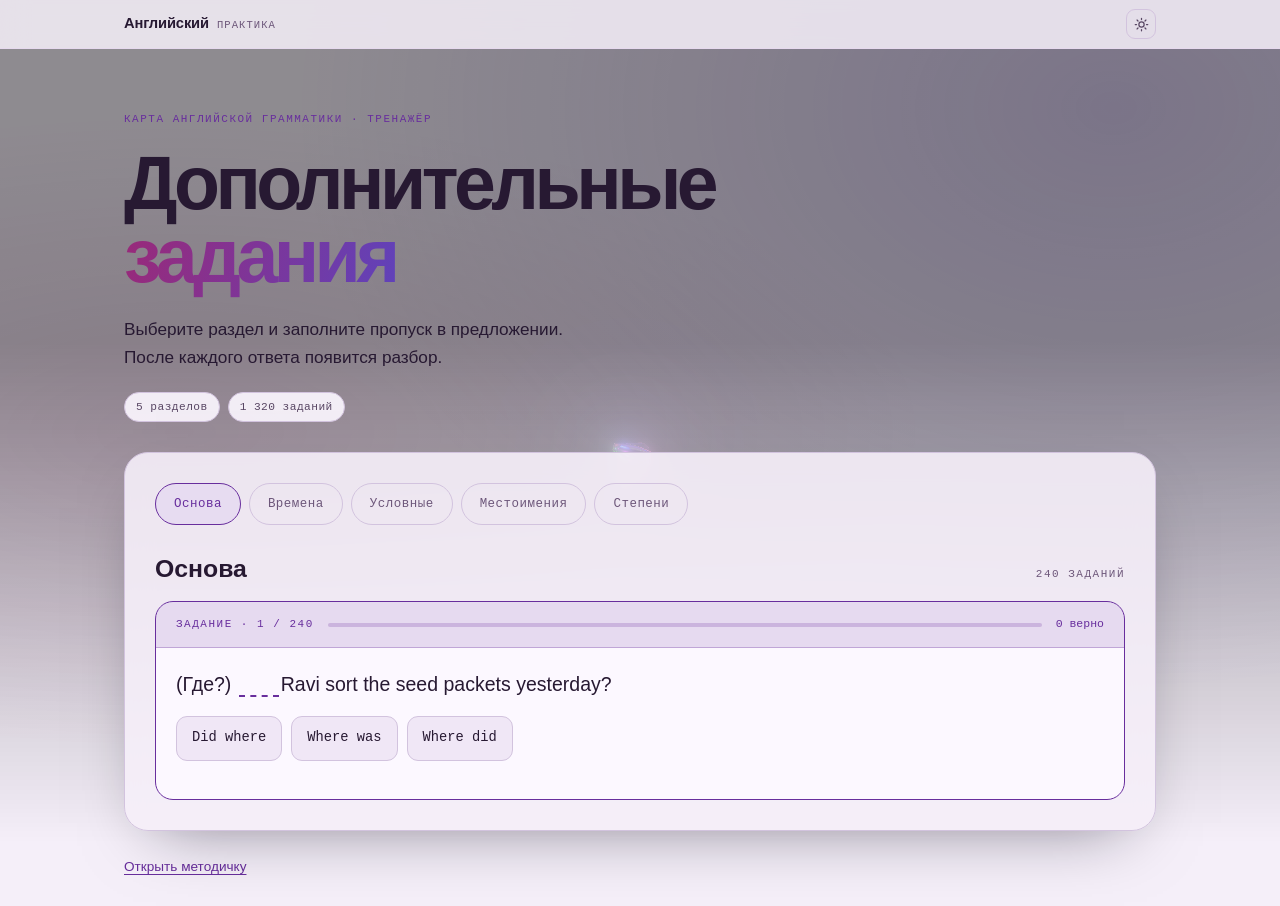
==== english-grammar-practice.html @ 9630e831 "Добавить тренажёр английской грамматики" ====
<!doctype html>
<html lang="ru">
<head>
<meta charset="utf-8">
<meta name="viewport" content="width=device-width, initial-scale=1">
<meta name="description" content="1 320 дополнительных упражнений к Карте английской грамматики. Смешанные проверки по разделам и разбор ответов.">
<title>Дополнительные задания · Карта английской грамматики</title>
<style>
/* ═══════════════ ТОКЕНЫ ═══════════════
   Тёмная тема — базовая (bare :root).
   Светлая — через prefers-color-scheme + явный стамп. */
:root {
  color-scheme: dark;

  --bg:        #0A1213;
  --bg-2:      #0D1819;
  --surface:   #101E20;
  --surface-2: #14262A;
  --line:      #1F3235;
  --line-soft: #172829;
  --text:      #E8F0EE;
  --text-dim:  #9BAFAE;
  --text-mute: #6C8281;

  --past:      #E8A44E;
  --past-soft: rgba(232,164,78,.13);
  --present:   #38D6BE;
  --present-soft: rgba(56,214,190,.13);
  --future:    #9096FF;
  --future-soft: rgba(144,150,255,.13);

  --ok:        #38D6BE;
  --ok-soft:   rgba(56,214,190,.12);
  --bad:       #FF7F69;
  --bad-soft:  rgba(255,127,105,.12);

  --shadow: 0 1px 0 rgba(255,255,255,.03), 0 20px 44px -28px rgba(0,0,0,.92);
  --glow: 0 0 0 1px var(--zone-soft), 0 0 34px -10px var(--zone);

  --zone: var(--present);
  --zone-soft: var(--present-soft);

  --f-display: "Unbounded", "Trebuchet MS", sans-serif;
  --f-body: "Golos Text", -apple-system, BlinkMacSystemFont, "Segoe UI", sans-serif;
  --f-mono: "JetBrains Mono", ui-monospace, "SF Mono", Menlo, monospace;

  --wrap: 1140px;
  --spine: 23px;
}

@media (prefers-color-scheme: light) {
  :root:not([data-theme="dark"]) {
    color-scheme: light;
    --bg:        #ECF0EE;
    --bg-2:      #E3EAE7;
    --surface:   #FFFFFF;
    --surface-2: #F4F8F6;
    --line:      #D2DDDA;
    --line-soft: #E3EAE7;
    --text:      #0B1A1B;
    --text-dim:  #4C6261;
    --text-mute: #6D8382;
    --past:      #A26016;
    --past-soft: rgba(162,96,22,.10);
    --present:   #00776B;
    --present-soft: rgba(0,119,107,.10);
    --future:    #4842BE;
    --future-soft: rgba(72,66,190,.10);
    --ok:        #00776B;
    --ok-soft:   rgba(0,119,107,.10);
    --bad:       #C33E26;
    --bad-soft:  rgba(195,62,38,.09);
    --shadow: 0 1px 2px rgba(11,26,27,.05), 0 16px 34px -26px rgba(11,26,27,.45);
  }
}
:root[data-theme="light"] {
  color-scheme: light;
  --bg:        #ECF0EE;
  --bg-2:      #E3EAE7;
  --surface:   #FFFFFF;
  --surface-2: #F4F8F6;
  --line:      #D2DDDA;
  --line-soft: #E3EAE7;
  --text:      #0B1A1B;
  --text-dim:  #4C6261;
  --text-mute: #6D8382;
  --past:      #A26016;
  --past-soft: rgba(162,96,22,.10);
  --present:   #00776B;
  --present-soft: rgba(0,119,107,.10);
  --future:    #4842BE;
  --future-soft: rgba(72,66,190,.10);
  --ok:        #00776B;
  --ok-soft:   rgba(0,119,107,.10);
  --bad:       #C33E26;
  --bad-soft:  rgba(195,62,38,.09);
  --shadow: 0 1px 2px rgba(11,26,27,.05), 0 16px 34px -26px rgba(11,26,27,.45);
}

/* ═══════════════ БАЗА ═══════════════ */
* { box-sizing: border-box; }
body {
  background: var(--bg);
  color: var(--text);
  font-family: var(--f-body);
  font-size: 16.5px;
  line-height: 1.62;
  -webkit-font-smoothing: antialiased;
  overflow-x: hidden;
}
:where(h1,h2,h3,h4,p,ul,ol,figure,dl) { margin: 0; }
ul { padding: 0; list-style: none; }
a { color: var(--zone); text-decoration-thickness: 1px; text-underline-offset: 3px; }
button { font: inherit; color: inherit; background: none; border: none; cursor: pointer; }
:focus-visible { outline: 2px solid var(--present); outline-offset: 3px; border-radius: 4px; }
.wrap { max-width: var(--wrap); margin: 0 auto; padding: 0 24px; }

.z-past    { --zone: var(--past);    --zone-soft: var(--past-soft); }
.z-present { --zone: var(--present); --zone-soft: var(--present-soft); }
.z-future  { --zone: var(--future);  --zone-soft: var(--future-soft); }

.mono { font-family: var(--f-mono); font-variant-ligatures: none; }
.eyebrow {
  font-family: var(--f-mono); font-size: .685rem; font-weight: 500;
  letter-spacing: .14em; text-transform: uppercase; color: var(--text-mute);
}

/* ═══════════════ ВЕРХНЯЯ ПАНЕЛЬ ═══════════════ */
.topbar {
  position: sticky; top: 0; z-index: 60;
  background: color-mix(in srgb, var(--bg) 86%, transparent);
  backdrop-filter: blur(14px) saturate(1.3);
  border-bottom: 1px solid var(--line-soft);
}
.topbar__in {
  max-width: var(--wrap); margin: 0 auto; padding: 9px 24px;
  display: flex; align-items: center; gap: 18px;
}
.mark { display: flex; align-items: baseline; gap: 8px; flex-shrink: 0; }
.mark b { font-family: var(--f-display); font-weight: 800; font-size: .92rem; letter-spacing: -.01em; }
.mark span { font-family: var(--f-mono); font-size: .66rem; color: var(--text-mute); letter-spacing: .1em; }

.dots { display: flex; gap: 14px; margin-left: auto; }
.dots__wrap { margin-left: auto; display: flex; align-items: center; gap: 18px; }
.dots__grp { display: flex; gap: 4px; }
.dots a {
  width: 10px; height: 10px; border-radius: 50%;
  border: 1.5px solid var(--zone); background: transparent;
  transition: background .25s, transform .2s;
}
.dots a:hover, .dots a:focus-visible { transform: scale(1.35); background: var(--zone); }
.dots a.on { background: var(--zone); }

.prog { display: flex; align-items: center; gap: 8px; flex-shrink: 0; }
.prog__bar { width: 54px; height: 4px; border-radius: 3px; background: var(--line); overflow: hidden; }
.prog__fill { height: 100%; width: 0%; background: var(--present); transition: width .45s cubic-bezier(.3,1,.4,1); }
.prog__n { font-family: var(--f-mono); font-size: .68rem; color: var(--text-dim); font-variant-numeric: tabular-nums; }

.tgl {
  flex-shrink: 0; width: 30px; height: 30px; border-radius: 9px;
  border: 1px solid var(--line); display: grid; place-items: center;
  color: var(--text-dim); transition: color .2s, border-color .2s;
}
.tgl:hover { color: var(--text); border-color: var(--present); }
.tgl svg { width: 15px; height: 15px; }
@media (max-width: 1120px) { .dots { display: none; } }

/* ═══════════════ ГЕРОЙ ═══════════════ */
.hero { padding: 76px 0 54px; position: relative; overflow: hidden; }
.hero::after {
  content: ''; position: absolute; inset: -40% 0 auto -10%; height: 560px; z-index: -1;
  background:
    radial-gradient(46% 42% at 18% 55%, var(--past-soft), transparent 70%),
    radial-gradient(40% 40% at 52% 40%, var(--present-soft), transparent 70%),
    radial-gradient(46% 42% at 86% 60%, var(--future-soft), transparent 70%);
  filter: blur(6px);
}
.hero h1 {
  font-family: var(--f-display); font-weight: 800;
  font-size: clamp(2.35rem, 7.2vw, 4.6rem); line-height: .98;
  letter-spacing: -.035em; text-wrap: balance; margin-top: 18px;
}
.hero h1 .tri {
  background: linear-gradient(96deg, var(--past) 8%, var(--present) 50%, var(--future) 92%);
  -webkit-background-clip: text; background-clip: text; color: transparent;
}
.hero__sub {
  margin-top: 22px; max-width: 60ch; font-size: 1.075rem; color: var(--text-dim);
}
.hero__sub b { color: var(--text); font-weight: 600; }
.hero__meta { display: flex; flex-wrap: wrap; gap: 8px; margin-top: 26px; }
.pill {
  font-family: var(--f-mono); font-size: .7rem; letter-spacing: .04em;
  padding: 5px 11px; border-radius: 999px;
  border: 1px solid var(--line); color: var(--text-dim); background: var(--surface);
}

/* легенда аспектов */
.legend {
  margin-top: 46px; display: grid; gap: 1px; background: var(--line-soft);
  grid-template-columns: repeat(4, 1fr); border: 1px solid var(--line-soft); border-radius: 16px; overflow: hidden;
}
.legend__c { background: var(--bg-2); padding: 18px 18px 12px; }
.legend__c h4 { font-family: var(--f-display); font-weight: 700; font-size: .93rem; letter-spacing: -.01em; }
.legend__c p { font-size: .82rem; color: var(--text-dim); margin-top: 5px; line-height: 1.5; }
.legend__c .mono { display: block; margin-top: 9px; font-size: .74rem; color: var(--present); }
.legend svg { display: block; width: 100%; height: auto; margin-bottom: 6px; }
@media (max-width: 820px) { .legend { grid-template-columns: repeat(2, 1fr); } }
@media (max-width: 460px) { .legend { grid-template-columns: 1fr; } }

/* ═══════════════ СЕКЦИИ ═══════════════ */
.sect { padding: 74px 0 0; }
.sect__head { max-width: 68ch; margin-bottom: 34px; }
.sect__head h2 {
  font-family: var(--f-display); font-weight: 700;
  font-size: clamp(1.6rem, 3.7vw, 2.35rem); letter-spacing: -.028em; line-height: 1.08;
  margin-top: 12px; text-wrap: balance;
}
.sect__head p { margin-top: 14px; color: var(--text-dim); }

/* рисунок-схема */
figure.dia { margin: 30px 0 0; }
figure.dia > div { overflow-x: auto; }
figure.dia svg { display: block; width: 100%; min-width: 560px; height: auto; color: var(--text-dim); }
figcaption {
  margin-top: 12px; font-size: .82rem; color: var(--text-mute);
  border-left: 2px solid var(--line); padding-left: 12px; max-width: 62ch;
}
.dia .box { fill: var(--surface); stroke: var(--line); stroke-width: 1.5; }
.dia .box-hi { fill: var(--surface-2); stroke: var(--present); stroke-width: 1.8; }
.dia .t { font-family: var(--f-body); font-size: 13px; fill: var(--text); }
.dia .t-m { font-family: var(--f-mono); font-size: 13px; fill: var(--text); }
.dia .t-s { font-family: var(--f-mono); font-size: 10.5px; fill: var(--text-mute); letter-spacing: .06em; }
.dia .t-lbl { font-family: var(--f-body); font-size: 11.5px; fill: var(--text-mute); }
.dia .ln { stroke: currentColor; stroke-width: 1.5; fill: none; }

/* ═══════════════ МАТРИЦА-КОНСТРУКТОР ═══════════════ */
.matrix { margin-top: 34px; overflow-x: auto; padding-bottom: 4px; }
.matrix__g {
  display: grid; grid-template-columns: 138px repeat(3, minmax(150px, 1fr));
  gap: 8px; min-width: 660px;
}
.mx-h {
  font-family: var(--f-mono); font-size: .68rem; letter-spacing: .13em; text-transform: uppercase;
  color: var(--zone); align-self: end; padding: 0 0 8px 4px;
}
.mx-r { padding: 12px 10px 12px 0; border-right: 1px solid var(--line-soft); }
.mx-r b { display: block; font-family: var(--f-display); font-weight: 700; font-size: .8rem; letter-spacing: -.01em; }
.mx-r span { display: block; font-family: var(--f-mono); font-size: .7rem; color: var(--text-mute); margin-top: 4px; }
.mx-c {
  text-align: left; padding: 12px 13px; border-radius: 12px;
  border: 1px solid var(--line); background: var(--surface);
  display: flex; flex-direction: column; gap: 4px;
  transition: border-color .2s, transform .2s, box-shadow .2s;
}
.mx-c:hover { transform: translateY(-2px); border-color: var(--zone); box-shadow: var(--glow); }
.mx-c[aria-pressed="true"] { border-color: var(--zone); background: var(--zone-soft); }
.mx-c b { font-family: var(--f-display); font-weight: 700; font-size: .79rem; letter-spacing: -.01em; }
.mx-c.done b::after { content: ' ✓'; color: var(--zone); }
.mx-c i { font-style: normal; font-family: var(--f-mono); font-size: .68rem; color: var(--zone); }
.mx-c em { font-style: normal; font-size: .74rem; color: var(--text-mute); line-height: 1.35; }

.mxout {
  margin-top: 16px; border: 1px solid var(--line); border-radius: 16px;
  background: var(--surface); padding: 20px 22px;
  display: grid; grid-template-columns: 1fr auto; gap: 20px; align-items: center;
}
.mxout__l .eyebrow { color: var(--zone); }
.mxout__l h3 { font-family: var(--f-display); font-weight: 700; font-size: 1.35rem; letter-spacing: -.02em; margin-top: 6px; }
.mxout__l p { margin-top: 8px; color: var(--text-dim); font-size: .92rem; max-width: 54ch; }
.mxout__l .ex { margin-top: 12px; font-size: .95rem; }
.mxout__l .ex i { font-style: normal; color: var(--text-mute); font-size: .86rem; display: block; }
.build { display: flex; align-items: center; gap: 7px; flex-wrap: wrap; justify-content: flex-end; }
.build span {
  font-family: var(--f-mono); font-size: .84rem; padding: 8px 12px; border-radius: 10px;
  border: 1px dashed var(--line); color: var(--text-dim); white-space: nowrap;
}
.build span.aux { border-style: solid; border-color: var(--zone); color: var(--zone); background: var(--zone-soft); }
.build span.plus { border: none; padding: 0 2px; color: var(--text-mute); }
.build a {
  font-family: var(--f-mono); font-size: .74rem; text-decoration: none; color: var(--zone);
  border: 1px solid var(--zone); padding: 8px 12px; border-radius: 10px; white-space: nowrap;
}
.build a:hover { background: var(--zone-soft); }
@media (max-width: 760px) { .mxout { grid-template-columns: 1fr; } .build { justify-content: flex-start; } }

/* ═══════════════ МАРШРУТ ═══════════════ */
.roadmap { position: relative; margin-top: 66px; }
.roadmap::before {
  content: ''; position: absolute; left: var(--spine); top: 14px; bottom: 90px; width: 2px;
  background: linear-gradient(180deg, var(--line-soft), var(--line) 8%, var(--line) 92%, transparent);
}
.level, .station { padding-left: 74px; position: relative; }

.level { padding-top: 56px; padding-bottom: 10px; }
.level::before {
  content: ''; position: absolute; left: calc(var(--spine) - 7px); top: 62px;
  width: 16px; height: 16px; border-radius: 4px; transform: rotate(45deg);
  background: var(--bg); border: 2px solid var(--text-dim);
}
.level__n { font-family: var(--f-mono); font-size: .68rem; letter-spacing: .14em; color: var(--text-mute); text-transform: uppercase; }
.level h2 {
  font-family: var(--f-display); font-weight: 800; font-size: clamp(1.5rem, 4vw, 2.1rem);
  letter-spacing: -.03em; margin-top: 8px; display: flex; align-items: baseline; gap: 14px; flex-wrap: wrap;
}
.level h2 code { font-family: var(--f-mono); font-size: .58em; font-weight: 500; color: var(--present); letter-spacing: 0; }
.level p { margin-top: 10px; color: var(--text-dim); max-width: 64ch; }

.station { padding-top: 44px; padding-bottom: 8px; scroll-margin-top: 78px; }
.station::before {
  content: ''; position: absolute; left: calc(var(--spine) - 5px); top: 56px;
  width: 12px; height: 12px; border-radius: 50%;
  background: var(--bg); border: 2.5px solid var(--zone);
  transition: box-shadow .3s, background .3s;
}
.station.done::before { background: var(--zone); box-shadow: 0 0 0 4px var(--zone-soft); }

.st__top { display: flex; align-items: flex-start; gap: 16px; flex-wrap: wrap; }
.st__top .eyebrow { color: var(--zone); }
.st__idx { font-family: var(--f-mono); color: var(--text-mute); }
.station h3 {
  font-family: var(--f-display); font-weight: 800;
  font-size: clamp(1.55rem, 4.4vw, 2.5rem); letter-spacing: -.035em; line-height: 1;
  margin-top: 10px;
}
.st__thesis {
  margin-top: 14px; font-size: clamp(1.05rem, 2.4vw, 1.3rem); line-height: 1.35;
  color: var(--zone); font-weight: 600; max-width: 30ch; text-wrap: balance;
}
.mark-btn {
  margin-left: auto; display: inline-flex; align-items: center; gap: 7px;
  font-family: var(--f-mono); font-size: .7rem; letter-spacing: .04em;
  padding: 6px 12px; border-radius: 999px; border: 1px solid var(--line);
  color: var(--text-mute); transition: color .2s, border-color .2s, background .2s;
}
.mark-btn:hover { color: var(--zone); border-color: var(--zone); }
.mark-btn::before {
  content: ''; width: 12px; height: 12px; border-radius: 50%;
  border: 1.5px solid currentColor; transition: background .2s;
}
.station.done .mark-btn { color: var(--zone); border-color: var(--zone); background: var(--zone-soft); }
.station.done .mark-btn::before { background: currentColor; box-shadow: inset 0 0 0 2px var(--bg); }

/* прибор-таймлайн */
.tl { margin-top: 26px; border: 1px solid var(--line); border-radius: 16px; background: var(--bg-2); overflow: hidden; }
.tl__in { padding: 6px 10px 0; overflow-x: auto; }
.tl svg { display: block; width: 100%; min-width: 470px; height: auto; max-height: 210px; }
.tl figcaption {
  border: none; border-top: 1px solid var(--line-soft); margin: 4px 0 0;
  padding: 11px 16px; font-size: .8rem; color: var(--text-dim); max-width: none;
}

/* тело станции */
.st__grid { display: grid; grid-template-columns: minmax(0,1.55fr) minmax(250px,.95fr); gap: 40px; margin-top: 32px; }
@media (max-width: 900px) { .st__grid { grid-template-columns: 1fr; gap: 28px; } }

.prose { max-width: 66ch; display: flex; flex-direction: column; gap: 22px; }
.prose > p { color: var(--text-dim); }
.prose .lead { color: var(--text); font-size: 1.03rem; }
.prose b, .prose strong { color: var(--text); font-weight: 600; }
.blk h4 {
  font-family: var(--f-mono); font-size: .7rem; letter-spacing: .13em; text-transform: uppercase;
  color: var(--text-mute); margin-bottom: 7px;
}
.blk p { color: var(--text-dim); }
.blk p + p { margin-top: 9px; }

.callout { border-left: 2px solid var(--zone); padding: 2px 0 2px 16px; }
.callout.trap { border-color: var(--bad); }
.callout.trap h4 { color: var(--bad); }
.callout.key { border-left: none; border-radius: 14px; background: var(--zone-soft); padding: 16px 18px; }
.callout.key h4 { color: var(--zone); }
.callout.key p { color: var(--text); }

.ex-list { display: flex; flex-direction: column; gap: 14px; }
.ex-list li { display: grid; gap: 2px; padding-left: 15px; border-left: 1px solid var(--line); }
.ex-list .en { font-weight: 500; }
.ex-list .ru { color: var(--text-mute); font-size: .88rem; }
.ex-list .nb { color: var(--text-dim); font-size: .84rem; font-style: italic; }
.v { font-style: normal; font-weight: 700; color: var(--zone); box-shadow: inset 0 -6px 0 var(--zone-soft); }
.no { color: var(--bad); text-decoration: line-through; text-decoration-thickness: 1px; }
.yes { color: var(--ok); font-weight: 600; }

/* сайдбар станции */
.side { display: flex; flex-direction: column; gap: 22px; align-self: start; }
.forms { border: 1px solid var(--line); border-radius: 16px; overflow: hidden; background: var(--surface); }
.forms div { display: grid; grid-template-columns: 30px 1fr; align-items: baseline; gap: 10px; padding: 12px 15px; }
.forms div + div { border-top: 1px solid var(--line-soft); }
.forms i { font-style: normal; font-family: var(--f-mono); font-size: .95rem; color: var(--text-mute); text-align: center; }
.forms code { font-family: var(--f-mono); font-size: .85rem; line-height: 1.45; color: var(--text); }
.forms .p i { color: var(--ok); }
.forms .n i { color: var(--bad); }

.chips {
  border: 1px solid var(--zone); border-radius: 16px; overflow: hidden;
  background: var(--zone-soft);
}
.chips h4 {
  margin: 0; padding: 11px 15px; color: var(--zone);
  border-bottom: 1px dashed color-mix(in srgb, var(--zone) 40%, transparent);
  display: flex; align-items: center; gap: 8px;
}
.chips h4::before {
  content: ''; width: 7px; height: 7px; border-radius: 50%;
  background: var(--zone); box-shadow: 0 0 0 3px var(--zone-soft);
  flex-shrink: 0;
}
.chips ul { display: flex; flex-wrap: wrap; gap: 7px; padding: 14px 15px 15px; }
.chips li {
  font-family: var(--f-mono); font-weight: 500; font-size: .78rem;
  padding: 6px 11px; border-radius: 8px; letter-spacing: .01em;
  background: var(--surface); color: var(--zone);
  border: 1px solid color-mix(in srgb, var(--zone) 45%, transparent);
  transition: transform .16s, box-shadow .16s;
}
.chips li:hover { transform: translateY(-2px); box-shadow: 0 4px 12px -6px var(--zone); }

/* ═══════════════ ДУЭЛИ ═══════════════ */
.duels { display: flex; flex-direction: column; gap: 20px; margin-top: 34px; }
.duel { border: 1px solid var(--line); border-radius: 18px; background: var(--surface); overflow: hidden; }
.duel__q {
  padding: 16px 22px; border-bottom: 1px solid var(--line-soft);
  font-family: var(--f-display); font-weight: 600; font-size: 1rem; letter-spacing: -.015em;
}
.duel__b { display: grid; grid-template-columns: 1fr 1fr; }
.duel__s { padding: 20px 22px 22px; }
.duel__s + .duel__s { border-left: 1px solid var(--line-soft); }
.duel__s .eyebrow { color: var(--zone); }
.duel__s .tlbox { overflow-x: auto; margin: 10px 0 2px; }
.duel__s svg { display: block; width: 100%; min-width: 440px; height: auto; }
.duel__s .en { font-weight: 600; margin-top: 6px; }
.duel__s .ru { color: var(--text-mute); font-size: .86rem; margin-top: 2px; }
.duel__s .why { margin-top: 12px; font-size: .9rem; color: var(--text-dim); }
.duel__r {
  padding: 14px 22px; background: var(--surface-2); border-top: 1px solid var(--line-soft);
  font-size: .92rem; display: flex; gap: 12px; align-items: baseline;
}
.duel__r b { font-family: var(--f-mono); font-size: .68rem; letter-spacing: .13em; text-transform: uppercase; color: var(--text-mute); flex-shrink: 0; }
@media (max-width: 720px) {
  .duel__b { grid-template-columns: 1fr; }
  .duel__s + .duel__s { border-left: none; border-top: 1px solid var(--line-soft); }
}

/* ═══════════════ АЛГОРИТМ ═══════════════ */
.steps { display: grid; grid-template-columns: repeat(3, 1fr); gap: 18px; margin-top: 34px; }
.steps li { display: flex; flex-direction: column; gap: 8px; }
.steps b {
  font-family: var(--f-mono); font-size: .7rem; letter-spacing: .13em; color: var(--present);
  padding-bottom: 10px; border-bottom: 1px solid var(--line);
}
.steps h4 { font-family: var(--f-display); font-weight: 700; font-size: 1rem; letter-spacing: -.015em; }
.steps p { color: var(--text-dim); font-size: .9rem; }
@media (max-width: 760px) { .steps { grid-template-columns: 1fr; } }

/* ═══════════════ ТРЕНАЖЁР ═══════════════ */
.quiz { margin-top: 34px; border: 1px solid var(--line); border-radius: 20px; background: var(--surface); overflow: hidden; }
.quiz__top { padding: 14px 22px; border-bottom: 1px solid var(--line-soft); display: flex; align-items: center; gap: 14px; }
.quiz__top .eyebrow { flex-shrink: 0; }
.quiz__bar { flex: 1; height: 4px; border-radius: 3px; background: var(--line); overflow: hidden; }
.quiz__bar i { display: block; height: 100%; background: var(--present); width: 0; transition: width .4s cubic-bezier(.3,1,.4,1); }
.quiz__score { font-family: var(--f-mono); font-size: .72rem; color: var(--text-dim); font-variant-numeric: tabular-nums; }
.quiz__body { padding: 26px 22px 24px; }
.quiz__q { font-size: clamp(1.05rem, 2.6vw, 1.35rem); font-weight: 500; line-height: 1.4; text-wrap: balance; }
.quiz__q u { text-decoration: none; border-bottom: 2px dashed var(--text-mute); padding: 0 22px; }
.quiz__opts { display: flex; flex-wrap: wrap; gap: 9px; margin-top: 20px; }
.quiz__opts button {
  font-family: var(--f-mono); font-size: .88rem; padding: 10px 15px; border-radius: 11px;
  border: 1px solid var(--line); background: var(--bg-2); transition: border-color .18s, background .18s, color .18s;
}
.quiz__opts button:hover:not(:disabled) { border-color: var(--present); color: var(--present); }
.quiz__opts button:disabled { cursor: default; }
.quiz__opts button.right { border-color: var(--ok); background: var(--ok-soft); color: var(--ok); }
.quiz__opts button.wrong { border-color: var(--bad); background: var(--bad-soft); color: var(--bad); }
.quiz__fb { margin-top: 18px; font-size: .93rem; color: var(--text-dim); min-height: 1.5em; }
.quiz__fb b { color: var(--text); font-weight: 600; }
.quiz__nav { margin-top: 20px; display: flex; gap: 10px; align-items: center; }
.btn {
  font-family: var(--f-mono); font-size: .78rem; letter-spacing: .04em;
  padding: 10px 18px; border-radius: 11px; border: 1px solid var(--present); color: var(--present);
  transition: background .18s;
}
.btn:hover { background: var(--present-soft); }
.btn.ghost { border-color: var(--line); color: var(--text-mute); }
.btn.ghost:hover { background: var(--surface-2); color: var(--text); }
.btn[hidden] { display: none; }

/* ═══════════════ ШПАРГАЛКА ═══════════════ */
.sheet { margin-top: 30px; overflow-x: auto; border: 1px solid var(--line); border-radius: 16px; }
table { border-collapse: collapse; width: 100%; min-width: 720px; font-size: .87rem; }
th, td { text-align: left; padding: 12px 16px; border-bottom: 1px solid var(--line-soft); vertical-align: top; }
thead th {
  font-family: var(--f-mono); font-size: .66rem; letter-spacing: .13em; text-transform: uppercase;
  color: var(--text-mute); font-weight: 500; background: var(--surface-2);
}
tbody tr:last-child td { border-bottom: none; }
td.nm { white-space: nowrap; }
td.nm b { font-family: var(--f-display); font-weight: 700; font-size: .82rem; letter-spacing: -.01em; color: var(--zone); }
td.fm code { font-family: var(--f-mono); font-size: .82rem; color: var(--text); white-space: nowrap; }
td.mk { font-family: var(--f-mono); font-size: .78rem; color: var(--text-mute); }
td.ex { color: var(--text-dim); }


/* ═══════════════ ТАЙМЛАЙН: ГРАФИКА ═══════════════ */
.ax      { stroke: var(--line); stroke-width: 1.5; fill: none; }
.ax-cap  { font-family: var(--f-mono); font-size: 10px; letter-spacing: .12em; fill: var(--text-mute); }
.now-ln  { stroke: var(--present); stroke-width: 1.5; stroke-dasharray: 3 3; }
.now-cap { font-family: var(--f-mono); font-size: 10px; letter-spacing: .12em; fill: var(--present); }
.tl-lbl  { font-family: var(--f-body); font-size: 11.5px; fill: var(--text-dim); }
.tl-lbl-z{ font-family: var(--f-mono); font-size: 10.5px; letter-spacing: .05em; }
.m-dot   { stroke: none; }
.m-ghost { fill: var(--bg-2); stroke-width: 2; stroke-dasharray: 3 2.6; }
.m-wave  { fill: none; stroke-width: 2.4; stroke-linecap: round; }
.m-arc   { fill: none; stroke-width: 1.6; stroke-dasharray: 4 3; }
.m-head  { stroke: none; }
.m-span  { fill: none; stroke-width: 1.4; }
.m-tick  { stroke-width: 1.2; stroke-dasharray: 2 3; }
.m-glow  { opacity: .16; }

@media (prefers-reduced-motion: no-preference) {
  .m-wave.flow { animation: flow 1.9s linear infinite; }
  .now-ln, .now-cap { animation: nowp 2.8s ease-in-out infinite; }
  .m-glow { animation: breathe 3.4s ease-in-out infinite; }
  .m-head { animation: nudge 2.2s ease-in-out infinite; }
}
@keyframes flow   { to { transform: translateX(-24px); } }
@keyframes nowp   { 0%,100% { opacity: .55 } 50% { opacity: 1 } }
@keyframes breathe{ 0%,100% { opacity: .10 } 50% { opacity: .26 } }
@keyframes nudge  { 0%,100% { transform: translateY(0) } 50% { transform: translateY(2.5px) } }


/* ═══════════════ ВКЛАДКИ ПРАВИЛ ═══════════════ */
.tabs {
  display: flex; gap: 2px; padding: 3px; border-radius: 12px;
  background: var(--surface-2); border: 1px solid var(--line-soft);
  position: relative; flex-shrink: 0;
}
.tabs button {
  position: relative; z-index: 1;
  font-family: var(--f-display); font-weight: 600; font-size: .76rem; letter-spacing: -.01em;
  padding: 6px 14px; border-radius: 9px; color: var(--text-mute); white-space: nowrap;
  transition: color .22s;
}
.tabs button:hover { color: var(--text-dim); }
.tabs button[aria-selected="true"] { color: var(--bg); }
.tabs__ink {
  position: absolute; z-index: 0; top: 3px; bottom: 3px; left: 0; width: 0;
  border-radius: 9px; background: var(--present);
  transition: transform .34s cubic-bezier(.34,1.3,.5,1), width .34s cubic-bezier(.34,1.3,.5,1);
}
@media (prefers-reduced-motion: reduce) { .tabs__ink { transition: none; } }

.tabpanel[hidden] { display: none !important; }
@media (prefers-reduced-motion: no-preference) {
  .tabpanel { animation: panelIn .4s cubic-bezier(.22,.9,.3,1) both; }
}
@keyframes panelIn { from { opacity: 0; transform: translateY(8px); } to { opacity: 1; transform: none; } }

/* ═══════════════ ВЫПАДАЮЩЕЕ МЕНЮ РАЗДЕЛОВ ═══════════════ */
.menu { position: relative; flex-shrink: 0; }
.menu__btn {
  display: inline-flex; align-items: center; gap: 7px;
  font-family: var(--f-mono); font-size: .7rem; letter-spacing: .05em;
  padding: 7px 12px; border-radius: 10px; border: 1px solid var(--line);
  color: var(--text-dim); transition: color .2s, border-color .2s, background .2s;
}
.menu__btn:hover, .menu__btn[aria-expanded="true"] { color: var(--present); border-color: var(--present); background: var(--present-soft); }
.menu__btn svg { width: 10px; height: 10px; transition: transform .26s cubic-bezier(.34,1.3,.5,1); }
.menu__btn[aria-expanded="true"] svg { transform: rotate(180deg); }

.menu__pop {
  position: absolute; top: calc(100% + 9px); right: 0; z-index: 90;
  min-width: 268px; padding: 7px; border-radius: 15px;
  background: var(--surface); border: 1px solid var(--line); box-shadow: var(--shadow);
  transform-origin: top right;
}
.menu__pop[hidden] { display: none !important; }
@media (prefers-reduced-motion: no-preference) {
  .menu__pop { animation: popIn .2s cubic-bezier(.22,1.2,.4,1) both; }
}
@keyframes popIn { from { opacity: 0; transform: scale(.94) translateY(-6px); } to { opacity: 1; transform: none; } }
.menu__pop a {
  display: flex; align-items: baseline; gap: 10px; text-decoration: none;
  padding: 8px 11px; border-radius: 10px; color: var(--text-dim); font-size: .87rem;
  transition: background .16s, color .16s;
}
.menu__pop a:hover, .menu__pop a:focus-visible { background: var(--surface-2); color: var(--text); }
.menu__pop a i {
  font-style: normal; font-family: var(--f-mono); font-size: .66rem;
  color: var(--text-mute); min-width: 18px;
}
.menu__sep { height: 1px; background: var(--line-soft); margin: 6px 9px; }

/* ═══════════════ ОГЛАВЛЕНИЕ В НАЧАЛЕ ВКЛАДКИ ═══════════════ */
/* оглавление идёт сразу за героем: .sect даёт 74px сверху, их с отступом героя хватало на 170px пустоты */
.toc { margin-top: 0; padding-top: 22px; }
.toc__g {
  margin-top: 18px; display: grid; gap: 10px;
  grid-template-columns: repeat(auto-fill, minmax(196px, 1fr));
}
.toc a {
  display: flex; flex-direction: column; gap: 5px; text-decoration: none;
  padding: 14px 15px; border-radius: 14px; border: 1px solid var(--line);
  background: var(--surface); color: var(--text);
  transition: transform .2s cubic-bezier(.34,1.2,.5,1), border-color .2s, box-shadow .2s;
}
.toc a:hover, .toc a:focus-visible {
  transform: translateY(-3px); border-color: var(--zone);
  box-shadow: 0 10px 24px -16px var(--zone);
}
.toc a b { font-family: var(--f-display); font-weight: 700; font-size: .88rem; letter-spacing: -.015em; }
.toc a span { font-size: .8rem; color: var(--text-mute); line-height: 1.4; }
.toc a i {
  font-style: normal; font-family: var(--f-mono); font-size: .64rem; letter-spacing: .12em;
  color: var(--zone); text-transform: uppercase;
}

/* ═══════════════ КНОПКА «НАВЕРХ» ═══════════════ */
.totop {
  position: fixed; right: 22px; bottom: 22px; z-index: 80;
  width: 46px; height: 46px; border-radius: 14px;
  display: grid; place-items: center;
  background: var(--surface); color: var(--text-dim);
  border: 1px solid var(--line); box-shadow: var(--shadow);
  opacity: 0; visibility: hidden; transform: translateY(14px) scale(.9);
  transition: opacity .28s, transform .28s cubic-bezier(.34,1.3,.5,1), visibility .28s, color .2s, border-color .2s;
}
.totop.on { opacity: 1; visibility: visible; transform: none; }
.totop:hover { color: var(--present); border-color: var(--present); }
.totop svg { width: 17px; height: 17px; }
.totop::after {
  content: 'в начало'; position: absolute; right: calc(100% + 10px); white-space: nowrap;
  font-family: var(--f-mono); font-size: .68rem; color: var(--text-mute);
  background: var(--surface); border: 1px solid var(--line); padding: 5px 9px; border-radius: 8px;
  opacity: 0; transform: translateX(6px); transition: opacity .2s, transform .2s; pointer-events: none;
}
.totop:hover::after { opacity: 1; transform: none; }
@media (max-width: 620px) { .totop { right: 14px; bottom: 14px; } .totop::after { display: none; } }

/* ═══════════════ ЗАДАНИЯ ПОСЛЕ БЛОКА ═══════════════ */
.drill {
  margin-top: 34px; border: 1px solid var(--zone);
  border-radius: 18px; overflow: hidden; background: var(--surface);
}
.drill__top {
  padding: 13px 20px; display: flex; align-items: center; gap: 14px;
  background: var(--zone-soft); border-bottom: 1px solid color-mix(in srgb, var(--zone) 30%, transparent);
}
.drill__top .eyebrow { color: var(--zone); flex-shrink: 0; }
.drill__bar { flex: 1; height: 4px; border-radius: 3px; background: color-mix(in srgb, var(--zone) 22%, transparent); overflow: hidden; }
.drill__bar i { display: block; height: 100%; width: 0; background: var(--zone); transition: width .4s cubic-bezier(.3,1,.4,1); }
.drill__score {
  font-family: var(--f-mono); font-size: .72rem; color: var(--zone);
  font-variant-numeric: tabular-nums; flex-shrink: 0;
}
.drill__body { padding: 22px 20px 20px; }

/* общая начинка тренажёра — и для станций, и для большого блока */
.qz__q { font-size: clamp(1rem, 2.3vw, 1.22rem); font-weight: 500; line-height: 1.45; text-wrap: balance; }
.qz__q u {
  text-decoration: none; padding: 0 20px; margin: 0 2px;
  border-bottom: 2px dashed var(--zone); color: var(--zone);
}
.qz__opts { display: flex; flex-wrap: wrap; gap: 9px; margin-top: 18px; }
.qz__opts button {
  font-family: var(--f-mono); font-size: .86rem; padding: 10px 15px; border-radius: 11px;
  border: 1px solid var(--line); background: var(--bg-2);
  transition: border-color .18s, background .18s, color .18s, transform .18s;
}
.qz__opts button:hover:not(:disabled) { border-color: var(--zone); color: var(--zone); transform: translateY(-2px); }
.qz__opts button:disabled { cursor: default; }
.qz__opts button.right { border-color: var(--ok); background: var(--ok-soft); color: var(--ok); }
.qz__opts button.wrong { border-color: var(--bad); background: var(--bad-soft); color: var(--bad); }
@media (prefers-reduced-motion: no-preference) {
  .qz__opts button.right { animation: pop .34s cubic-bezier(.34,1.5,.5,1); }
  .qz__opts button.wrong { animation: shake .34s ease; }
}
@keyframes pop { 0% { transform: scale(1) } 45% { transform: scale(1.06) } 100% { transform: scale(1) } }
@keyframes shake { 0%,100% { transform: translateX(0) } 25% { transform: translateX(-4px) } 75% { transform: translateX(4px) } }

/* объяснения: почему верно и почему нет */
.qz__fb { margin-top: 16px; display: flex; flex-direction: column; gap: 9px; }
.qz__fb:empty { display: none; }
.qz__row {
  display: grid; grid-template-columns: auto 1fr; gap: 11px; align-items: baseline;
  padding: 11px 14px; border-radius: 12px; font-size: .89rem; line-height: 1.5;
}
@media (prefers-reduced-motion: no-preference) {
  .qz__row { animation: fbIn .3s cubic-bezier(.22,.9,.3,1) both; }
  .qz__row:nth-child(2) { animation-delay: .07s; }
}
@keyframes fbIn { from { opacity: 0; transform: translateY(-5px); } to { opacity: 1; transform: none; } }
.qz__row.good { background: var(--ok-soft); color: var(--text); }
.qz__row.bad  { background: var(--bad-soft); color: var(--text); }
.qz__row b {
  font-family: var(--f-mono); font-size: .85rem; white-space: nowrap;
}
.qz__row.good b { color: var(--ok); }
.qz__row.bad b { color: var(--bad); }
.qz__nav { margin-top: 18px; display: flex; gap: 10px; align-items: center; flex-wrap: wrap; }
.qz__done { font-size: .88rem; color: var(--text-dim); }
.qz__done b { color: var(--text); }

/* ═══════════════ СХЕМЫ УСЛОВНЫХ ═══════════════ */
.cf { margin-top: 26px; border: 1px solid var(--line); border-radius: 16px; background: var(--bg-2); overflow: hidden; }
.cf__in { padding: 8px 12px 0; overflow-x: auto; }
.cf svg { display: block; width: 100%; min-width: 460px; height: auto; max-height: 230px; color: var(--text-dim); }
.cf figcaption {
  border: none; border-top: 1px solid var(--line-soft); margin: 6px 0 0;
  padding: 11px 16px; font-size: .8rem; color: var(--text-dim); max-width: none;
}
.cf-box { fill: var(--surface); stroke: var(--line); stroke-width: 1.5; }
.cf-pill { font-family: var(--f-mono); font-size: 10px; letter-spacing: .1em; fill: var(--zone); }
.cf-lbl { font-family: var(--f-mono); font-size: 8.5px; letter-spacing: .13em; fill: var(--text-mute); }
.cf-form { font-family: var(--f-mono); font-size: 13px; fill: var(--text); }
.cf-step { font-family: var(--f-body); font-size: 11px; fill: var(--text-mute); }
.cf-ex { font-family: var(--f-body); font-size: 12px; fill: var(--text-dim); font-style: italic; }
.ln-z { fill: none; stroke-width: 1.6; }

/* ═══════════════ ОПРЕДЕЛИТЕЛЬ ТИПА ═══════════════ */
.det { margin-top: 34px; border: 1px solid var(--line); border-radius: 20px; background: var(--surface); overflow: hidden; }
.det__top { padding: 14px 22px; border-bottom: 1px solid var(--line-soft); display: flex; align-items: center; gap: 12px; }
.det__body { padding: 24px 22px; display: grid; grid-template-columns: 1fr minmax(240px, .8fr); gap: 26px; }
@media (max-width: 800px) { .det__body { grid-template-columns: 1fr; gap: 20px; } }
.det__q { font-size: 1.04rem; font-weight: 500; line-height: 1.45; text-wrap: balance; }
.det__opts { display: flex; flex-direction: column; gap: 9px; margin-top: 16px; }
.det__opts button {
  text-align: left; padding: 13px 16px; border-radius: 13px;
  border: 1px solid var(--line); background: var(--bg-2); font-size: .92rem;
  transition: border-color .18s, background .18s, transform .18s;
}
.det__opts button:hover { border-color: var(--present); background: var(--present-soft); transform: translateX(4px); }
.det__opts button i { font-style: normal; display: block; font-size: .8rem; color: var(--text-mute); margin-top: 3px; }
.det__out {
  border-radius: 16px; padding: 20px; background: var(--zone-soft);
  border: 1px solid var(--zone); align-self: start;
}
.det__out .eyebrow { color: var(--zone); }
.det__out h4 { font-family: var(--f-display); font-weight: 700; font-size: 1.15rem; letter-spacing: -.02em; margin-top: 7px; }
.det__out code { display: block; font-family: var(--f-mono); font-size: .82rem; color: var(--zone); margin-top: 9px; }
.det__out p { font-size: .88rem; color: var(--text-dim); margin-top: 10px; }
.det__out a {
  display: inline-block; margin-top: 13px; font-family: var(--f-mono); font-size: .74rem;
  text-decoration: none; color: var(--zone); border: 1px solid var(--zone);
  padding: 7px 12px; border-radius: 10px;
}
.det__out a:hover { background: var(--surface); }
.det__crumbs { display: flex; flex-wrap: wrap; gap: 6px; align-items: center; }
.det__crumbs span {
  font-family: var(--f-mono); font-size: .68rem; padding: 4px 9px; border-radius: 7px;
  background: var(--surface-2); color: var(--text-mute);
}

/* ═══════════════ ЛЕСТНИЦА ШАГА НАЗАД ═══════════════ */
.ladder { margin-top: 30px; display: grid; gap: 10px; }
.ladder__row {
  display: grid; grid-template-columns: minmax(120px, 1fr) auto minmax(140px, 1fr) minmax(108px, auto);
  gap: 14px; align-items: center;
  padding: 15px 18px; border-radius: 14px;
  border: 1px solid var(--line); background: var(--surface);
}
.ladder__row b { font-family: var(--f-display); font-weight: 700; font-size: .92rem; letter-spacing: -.015em; }
.ladder__row .arr { color: var(--zone); font-family: var(--f-mono); font-size: .9rem; }
.ladder__row code { font-family: var(--f-mono); font-size: .84rem; color: var(--zone); }
.ladder__row em {
  font-style: normal; font-family: var(--f-mono); font-size: .66rem; letter-spacing: .1em;
  text-transform: uppercase; color: var(--text-mute); text-align: right;
}
@media (max-width: 700px) {
  .ladder__row { grid-template-columns: 1fr auto; gap: 6px 12px; }
  .ladder__row em { grid-column: 1 / -1; text-align: left; }
}

/* ═══════════════ МЕЛОЧИ ═══════════════ */
.sect__head h2 .accent { color: var(--present); }
.hero__sub .mono { color: var(--present); }
.station { scroll-margin-top: 84px; }
.sect { scroll-margin-top: 84px; }
.level { scroll-margin-top: 70px; }

/* зоны вкладки «Условные»: цвет кодирует реальность */
.z-real   { --zone: var(--present); --zone-soft: var(--present-soft); }
.z-unreal { --zone: var(--future);  --zone-soft: var(--future-soft); }
.z-pastc  { --zone: var(--past);    --zone-soft: var(--past-soft); }

/* ═══════════════ УЗКИЕ ЭКРАНЫ ═══════════════ */
/* панель: на телефоне в строку не влезали вкладки, меню, прогресс и тема */
@media (max-width: 760px) {
  .topbar__in { gap: 10px; padding: 8px 14px; }
  .mark span { display: none; }
  .prog__bar { display: none; }
  .dots__wrap { gap: 10px; }
}
@media (max-width: 560px) {
  .mark { display: none; }
  .tabs button { font-size: .72rem; padding: 6px 10px; }
  .menu__btn { font-size: 0; gap: 0; padding: 8px 10px; letter-spacing: 0; }
  .menu__btn svg { width: 12px; height: 12px; }
  .menu__pop { min-width: 240px; right: -44px; }
}

/* маршрут: отступ под «спину» съедал пятую часть узкого экрана */
@media (max-width: 760px) {
  :root { --spine: 9px; }
  .level, .station { padding-left: 34px; }
  .level::before { top: 58px; }
  .station::before { top: 50px; }
}
@media (max-width: 480px) {
  .roadmap::before, .level::before, .station::before { display: none; }
  .level, .station { padding-left: 0; }
  .wrap { padding: 0 16px; }
  .mark-btn { margin-left: 0; }
  .drill__top, .drill__body { padding-left: 15px; padding-right: 15px; }
}

/* ═══════════════ ВКЛАДКА «ОСНОВА» ═══════════════ */
/* зоны станций: цвет кодирует роль слова, о котором станция */
.z-jump { --zone: var(--future);  --zone-soft: var(--future-soft); }
.z-stay { --zone: var(--present); --zone-soft: var(--present-soft); }
.z-ask  { --zone: var(--past);    --zone-soft: var(--past-soft); }

/* роли слов в предложении */
.r-q    { --rc: var(--past);     --rs: var(--past-soft); }
.r-aux  { --rc: var(--future);   --rs: var(--future-soft); }
.r-verb { --rc: var(--present);  --rs: var(--present-soft); }
.r-subj { --rc: var(--text);     --rs: var(--surface-2); }
.r-rest { --rc: var(--text-dim); --rs: transparent; }

/* ячейки-слова */
.train { display: flex; flex-wrap: wrap; align-items: center; gap: 7px; }
.chip {
  display: inline-block; font-family: var(--f-mono); font-size: .92rem; font-weight: 500; line-height: 1.2;
  padding: 8px 12px; border-radius: 10px; white-space: nowrap;
  color: var(--rc, var(--text)); background: var(--rs, transparent);
  border: 1px solid color-mix(in srgb, var(--rc, var(--text)) 50%, transparent);
}
.chip.r-rest { border-style: dashed; }
.chip.ghost { opacity: .55; border-style: dashed; background: transparent; }
.chip.bad {
  color: var(--bad); background: var(--bad-soft); border-color: var(--bad);
  text-decoration: line-through; text-decoration-thickness: 1.5px;
}
.chip.end { border: none; background: none; padding: 8px 1px; color: var(--text-mute); }
.chip.jump { box-shadow: 0 0 0 3px var(--rs); }
@media (prefers-reduced-motion: no-preference) {
  .chip.jump { animation: chipGlow 2.6s ease-in-out infinite; }
}
@keyframes chipGlow {
  0%, 100% { box-shadow: 0 0 0 3px var(--rs); }
  50%      { box-shadow: 0 0 0 5px var(--rs), 0 0 22px -6px var(--rc); }
}

/* герой: пустая ячейка в русском и be на её месте в английском */
.slotdemo {
  margin-top: 42px; display: grid; grid-template-columns: auto repeat(3, max-content);
  gap: 10px; align-items: center; width: fit-content; max-width: 100%;
  padding: 20px 22px; border-radius: 16px; border: 1px solid var(--line-soft); background: var(--bg-2);
}
.slotdemo .lbl {
  font-family: var(--f-mono); font-size: .64rem; letter-spacing: .13em; text-transform: uppercase;
  color: var(--text-mute); padding-right: 10px;
}
.slotdemo .chip { font-size: 1.05rem; padding: 10px 16px; text-align: center; }
.slotdemo .chip.empty {
  color: var(--text-mute); background: transparent; min-width: 64px;
  border: 1.5px dashed var(--text-mute);
}
.slotdemo .chip.fill { box-shadow: 0 0 0 4px var(--rs), 0 0 26px -8px var(--rc); }
.slotdemo .cap {
  grid-column: 1 / -1; font-size: .84rem; color: var(--text-dim); margin-top: 4px;
  /* подпись не должна раздвигать колонки ячеек своей длиной — только занимать их ширину */
  width: 0; min-width: 100%;
}
.slotdemo .cap b { color: var(--future); font-family: var(--f-mono); font-weight: 500; }
@media (prefers-reduced-motion: no-preference) {
  .slotdemo .chip.empty { animation: slotBlink 2.4s ease-in-out infinite; }
  .slotdemo .chip.fill  { animation: slotFill 2.4s ease-in-out infinite; }
}
@keyframes slotBlink { 0%, 100% { opacity: .45; } 50% { opacity: 1; } }
@keyframes slotFill {
  0%, 100% { box-shadow: 0 0 0 3px var(--rs); }
  50%      { box-shadow: 0 0 0 6px var(--rs), 0 0 30px -6px var(--rc); }
}
@media (max-width: 420px) {
  .slotdemo { padding: 16px; gap: 8px; }
  .slotdemo .lbl { padding-right: 4px; font-size: .58rem; }
  .slotdemo .chip { font-size: .9rem; padding: 8px 11px; }
  .slotdemo .chip.empty { min-width: 44px; }
}

/* схема станции */
.sfig { margin-top: 26px; border: 1px solid var(--line); border-radius: 16px; background: var(--bg-2); overflow: hidden; }
.sfig__rows { padding: 18px 18px 16px; display: grid; gap: 12px; }
.sfig__row { display: grid; grid-template-columns: 124px minmax(0, 1fr); gap: 14px; align-items: center; }
.sfig__lbl {
  font-family: var(--f-mono); font-size: .64rem; letter-spacing: .13em; text-transform: uppercase; color: var(--text-mute);
}
.sfig__ru { font-size: 1.02rem; color: var(--text); }
.sfig figcaption {
  border: none; border-top: 1px solid var(--line-soft); margin: 0;
  padding: 11px 16px; font-size: .8rem; color: var(--text-dim); max-width: none;
}
.sgap {
  display: inline-block; min-width: 42px; margin: 0 4px; padding: 1px 8px; text-align: center;
  font-family: var(--f-mono); font-size: .8rem; color: var(--text-mute);
  border: 1.5px dashed var(--text-mute); border-radius: 8px;
}
@media (max-width: 560px) { .sfig__row { grid-template-columns: 1fr; gap: 6px; } }

/* кнопка перехода на другую вкладку */
.goto {
  display: inline-flex; align-items: center; gap: 8px; margin-top: 10px; align-self: flex-start;
  font-family: var(--f-mono); font-size: .76rem; text-decoration: none; letter-spacing: .02em;
  color: var(--present); border: 1px solid var(--present); padding: 8px 13px; border-radius: 10px;
  transition: background .2s, transform .2s cubic-bezier(.34,1.3,.5,1);
}
.goto:hover, .goto:focus-visible { background: var(--present-soft); transform: translateX(3px); }

/* конструктор предложения */
.bu { margin-top: 34px; border: 1px solid var(--line); border-radius: 20px; background: var(--surface); overflow: hidden; }
.bu__top {
  padding: 14px 22px; border-bottom: 1px solid var(--line-soft);
  display: flex; align-items: baseline; gap: 14px; flex-wrap: wrap;
}
.bu__hint { font-size: .8rem; color: var(--text-mute); }
.bu__ctl { padding: 20px 22px 4px; display: grid; gap: 18px; }
.bu__grp > .eyebrow { display: block; margin-bottom: 10px; }
.seg { display: flex; flex-wrap: wrap; gap: 8px; }
.seg button {
  text-align: left; padding: 9px 14px; border-radius: 11px; font-size: .9rem;
  border: 1px solid var(--line); background: var(--bg-2);
  transition: border-color .18s, background .18s, color .18s, transform .18s;
}
.seg button i { display: block; font-style: normal; font-size: .74rem; color: var(--text-mute); margin-top: 2px; }
.seg button:hover { border-color: var(--present); transform: translateY(-2px); }
.seg button[aria-pressed="true"] { border-color: var(--present); background: var(--present-soft); color: var(--present); }
.seg button[aria-pressed="true"] i { color: var(--text-dim); }
.bu__out {
  margin: 16px 22px 20px; padding: 22px; border-radius: 16px;
  background: var(--bg-2); border: 1px solid var(--line-soft);
  display: grid; gap: 14px;
}
.bu__ru { font-size: 1.1rem; }
.bu__ru b {
  display: block; margin-bottom: 4px; font-family: var(--f-mono); font-weight: 500;
  font-size: .64rem; letter-spacing: .13em; color: var(--text-mute);
}
.bu__train { min-height: 52px; }
.bu__train .chip { font-size: 1.12rem; padding: 10px 16px; }
.bu__schema {
  font-family: var(--f-mono); font-size: .82rem; color: var(--text-dim);
  padding-top: 12px; border-top: 1px dashed var(--line);
}
.bu__note { font-size: .9rem; color: var(--text-dim); max-width: 66ch; }
.bu__note b { color: var(--text); font-weight: 600; }
.roles { display: flex; flex-wrap: wrap; gap: 8px 18px; padding: 0 22px 20px; }
.roles span { display: inline-flex; align-items: center; gap: 8px; font-size: .8rem; color: var(--text-dim); }
.roles i { width: 14px; height: 14px; border-radius: 4px; background: var(--rs); border: 1px solid var(--rc); flex-shrink: 0; }
.roles em { font-style: normal; color: var(--text-mute); }
@media (max-width: 480px) {
  .bu__top, .bu__ctl { padding-left: 15px; padding-right: 15px; }
  .bu__out { margin: 14px 15px 18px; padding: 16px; }
  .bu__train .chip { font-size: .98rem; padding: 8px 12px; }
  .roles { padding: 0 15px 18px; }
}

/* якоря героев: переход с другой вкладки не прячет заголовок под панелью */
.hero { scroll-margin-top: 70px; }
.steps .goto { margin-top: 4px; }

/* шпаргалка основы: пять столбцов */
#s-sheet table { min-width: 820px; }
#s-sheet td.ex { font-family: var(--f-mono); font-size: .8rem; white-space: nowrap; }
#s-sheet td.nm b { color: var(--text); }

/* ═══════════════ ВКЛАДКА «МЕСТОИМЕНИЯ» ═══════════════ */
/* зоны: цвет кодирует форму местоимения */
.z-nom  { --zone: var(--present); --zone-soft: var(--present-soft); }
.z-acc  { --zone: var(--future);  --zone-soft: var(--future-soft); }
.z-pos  { --zone: var(--past);    --zone-soft: var(--past-soft); }
.z-same { --zone: var(--text-mute); --zone-soft: var(--surface-2); }

/* роли слов: «как в словаре», «изменилось», «чей?», «не меняется» */
.r-nom  { --rc: var(--present); --rs: var(--present-soft); }
.r-acc  { --rc: var(--future);  --rs: var(--future-soft); }
.r-pos  { --rc: var(--past);    --rs: var(--past-soft); }
.r-same { --rc: var(--text-dim); --rs: var(--surface-2); }

/* выделенное слово в русском предложении конструктора */
.bu__ru .hl { font-weight: 700; color: var(--rc); }

/* герои «Местоимений» и «Степеней»: на телефоне подпись уходит на свою строку,
   а три ячейки делят ширину поровну и переносят слова — иначе уезжают за экран */
@media (max-width: 480px) {
  #p-hero .slotdemo, #d-hero .slotdemo { grid-template-columns: repeat(3, minmax(0, 1fr)); }
  #p-hero .slotdemo .lbl, #d-hero .slotdemo .lbl { grid-column: 1 / -1; padding: 6px 0 0; }
  #p-hero .slotdemo .chip, #d-hero .slotdemo .chip { white-space: normal; text-align: center; padding: 8px 6px; }
}

/* шпаргалка местоимений: пять столбцов */
#p-sheet table { min-width: 820px; }
#p-sheet td.ex { font-family: var(--f-mono); font-size: .8rem; white-space: nowrap; }
#p-sheet td.nm b { color: var(--text); }
#p-sheet td.fm code { white-space: nowrap; }
#p-sheet .tx { display: block; margin-top: 3px; font-size: .74rem; color: var(--text-mute); }

/* ═══════════════ ВКЛАДКА «СТЕПЕНИ» ═══════════════ */
/* зоны: цвет кодирует способ образования */
.z-er   { --zone: var(--present); --zone-soft: var(--present-soft); }
.z-more { --zone: var(--future);  --zone-soft: var(--future-soft); }
.z-irr  { --zone: var(--past);    --zone-soft: var(--past-soft); }

/* роли слов: окончание, more, особая форма, само слово */
.r-er   { --rc: var(--present); --rs: var(--present-soft); }
.r-more { --rc: var(--future);  --rs: var(--future-soft); }
.r-irr  { --rc: var(--past);    --rs: var(--past-soft); }
.r-base { --rc: var(--text);    --rs: var(--surface-2); }

/* шпаргалка степеней: пять столбцов */
#d-sheet table { min-width: 820px; }
#d-sheet td.ex { font-size: .84rem; color: var(--text-dim); }
#d-sheet td.nm b { color: var(--text); }
#d-sheet td.fm code { white-space: nowrap; }
#d-sheet .tx { display: block; margin-top: 3px; font-size: .74rem; color: var(--text-mute); }

/* панель с тремя вкладками на узких экранах */
@media (max-width: 900px) {
  .topbar__in { gap: 10px; padding: 8px 14px; }
  .mark span { display: none; }
  .prog__bar { display: none; }
  .dots__wrap { gap: 10px; }
}
@media (max-width: 560px) {
  .prog { display: none; }
  .tabs button { font-size: .7rem; padding: 6px 9px; }
}
@media (max-width: 400px) {
  .topbar__in { gap: 8px; padding: 8px 10px; }
  .tabs button { font-size: .66rem; padding: 6px 7px; }
}

/* самые узкие телефоны: три вкладки, меню и тема должны влезть в 320px */
@media (max-width: 360px) {
  .topbar__in { padding: 8px 8px; gap: 6px; }
  .dots__wrap { gap: 6px; }
  .tabs button { font-size: .64rem; padding: 6px 6px; }
  .menu__btn { padding: 8px 8px; }
}

/* четыре вкладки не влезают в 320px — панель вкладок прокручивается по горизонтали */
@media (max-width: 560px) {
  .tabs { flex-shrink: 1; min-width: 0; overflow-x: auto; scrollbar-width: none; }
  .tabs::-webkit-scrollbar { display: none; }
}

[hidden] { display: none !important; }
:root {
  --bg: #100e1a;
  --bg-2: #131020;
  --surface: #171428;
  --surface-2: #211c34;
  --line: #433754;
  --line-soft: #332945;
  --text: #f4efff;
  --text-dim: #ccc2db;
  --text-mute: #a89ab8;
  --practice-ink: #e6beff;
  --practice-pink: #ff80d5;
  --practice-blue: #a78cff;
  --tube-opacity: .86;
  --wrap: 1080px;
}
@media (prefers-color-scheme: light) {
  :root:not([data-theme="dark"]) {
    --bg: #f5eff9;
    --bg-2: #f0e7f6;
    --surface: #fcf8ff;
    --surface-2: #eee5f5;
    --line: #d2c3de;
    --line-soft: #e6d9ee;
    --text: #271932;
    --text-dim: #594764;
    --text-mute: #6d577a;
    --practice-ink: #682e9d;
    --practice-pink: #9a2978;
    --practice-blue: #6042ba;
    --tube-opacity: .42;
  }
}
:root[data-theme="light"] {
  --bg: #f5eff9;
  --bg-2: #f0e7f6;
  --surface: #fcf8ff;
  --surface-2: #eee5f5;
  --line: #d2c3de;
  --line-soft: #e6d9ee;
  --text: #271932;
  --text-dim: #594764;
  --text-mute: #6d577a;
  --practice-ink: #682e9d;
  --practice-pink: #9a2978;
  --practice-blue: #6042ba;
  --tube-opacity: .42;
}
.practice { isolation: isolate; min-height: 100vh; margin: 0; }
.neon-backdrop {
  position: fixed; inset: 0; z-index: -1; pointer-events: none; overflow: hidden;
  background:
    radial-gradient(ellipse at 87% 12%, color-mix(in srgb, var(--practice-blue) 22%, transparent), transparent 52%),
    radial-gradient(ellipse at 14% 48%, color-mix(in srgb, var(--practice-pink) 13%, transparent), transparent 48%);
}
.neon-backdrop canvas, .neon-backdrop svg {
  width: 100% !important; height: 100% !important; display: block; opacity: var(--tube-opacity);
  mask-image: linear-gradient(to bottom, #000 0%, #000 38%, transparent 94%);
}
.neon-backdrop svg { position: absolute; inset: 0; opacity: .48; }
.neon-backdrop[data-animated] svg { display: none; }
@media (prefers-reduced-motion: reduce) {
  .neon-backdrop canvas { display: none; }
  .neon-backdrop[data-animated] svg { display: block; }
}
.practice .topbar__in { justify-content: space-between; }
.practice .mark { display: flex; }
.practice .hero { padding: clamp(34px, 5vw, 62px) 0 30px; }
.practice .hero::after { display: none; }
.practice .hero h1 { font-size: clamp(1.95rem, 6vw, 4.7rem); line-height: .98; max-width: 16ch; letter-spacing: -.06em; }
.practice .hero h1 .tri { background-image: linear-gradient(105deg, var(--practice-pink), var(--practice-blue)); }
.practice .hero__sub { max-width: 51ch; color: var(--text); }
.practice .hero .eyebrow { color: var(--practice-ink); }
.practice .hero__meta { margin-top: 20px; }
.practice .pill { background: color-mix(in srgb, var(--surface) 91%, transparent); color: var(--text-dim); }
.practice .practice-panel { padding-bottom: 25px; }
.practice-card {
  padding: clamp(14px, 3.2vw, 30px);
  border: 1px solid var(--line); border-radius: 24px;
  background: color-mix(in srgb, var(--bg) 90%, transparent);
  box-shadow: 0 24px 65px -32px #06041380;
  backdrop-filter: blur(14px);
}
.practice-tabs { display: flex; flex-wrap: wrap; gap: 8px; margin: 0 0 18px; }
.practice .practice-tabs button { border-radius: 999px; min-height: 42px; }
.practice .practice-tabs button[aria-pressed="true"] { background: color-mix(in srgb, var(--practice-ink) 14%, var(--surface)); color: var(--practice-ink); border-color: var(--practice-ink); }
.practice-choose { display: grid; gap: 7px; max-width: 550px; }
.practice-choose select {
  color: var(--text); background: var(--surface);
  border: 1px solid var(--line); border-radius: 10px;
  padding: 10px 13px; font: inherit; width: 100%; min-width: 0;
}
.practice-heading { margin: 24px 0 12px; display: flex; align-items: baseline; justify-content: space-between; flex-wrap: wrap; gap: 8px 16px; }
.practice-heading h2 { margin: 0; font-size: clamp(1.1rem, 3vw, 1.55rem); font-family: var(--f-display); }
.practice .drill {
  --zone: var(--practice-ink);
  --zone-soft: color-mix(in srgb, var(--practice-ink) 15%, transparent);
  margin-top: 12px; scroll-margin-top: 60px;
}
.practice .qz__opts button { min-height: 44px; white-space: normal; text-align: start; }
.practice .qz__q u { text-decoration: none; }
.practice .qz__q u span { position: absolute; width: 1px; height: 1px; overflow: hidden; clip-path: inset(50%); }
.practice .qz__fb[role="status"]:empty { display: flex; margin: 0; }
.practice-credit { padding-bottom: 28px; font-size: .85rem; color: var(--text-dim); display: flex; gap: 8px 20px; flex-wrap: wrap; }
.practice-credit a { color: var(--practice-ink); }
@media (max-width: 520px) {
  .practice .wrap, .practice .topbar__in { padding-left: 16px; padding-right: 16px; }
  .practice .hero { padding-bottom: 22px; }
  .practice .hero__sub { margin-top: 15px; }
  .practice .practice-tabs { gap: 6px; margin-bottom: 12px; }
  .practice .practice-tabs button { padding-inline: 10px; }
  .practice .qz__opts { display: grid; }
  .practice-card { border-radius: 18px; }
}
</style>
</head>
<body class="practice">
<div class="neon-backdrop" aria-hidden="true">
  <canvas id="neon-tubes"></canvas>
  <svg viewBox="0 0 1400 880" preserveAspectRatio="xMidYMid slice" fill="none">
    <defs>
      <linearGradient id="tube-gradient" x1="510" y1="550" x2="1360" y2="30" gradientUnits="userSpaceOnUse">
        <stop stop-color="#5143e0" stop-opacity="0"/>
        <stop offset=".42" stop-color="#995cff"/>
        <stop offset=".72" stop-color="#f370c7"/>
        <stop offset="1" stop-color="#56c8ee"/>
      </linearGradient>
      <filter id="tube-glow" x="-40%" y="-40%" width="180%" height="180%"><feGaussianBlur stdDeviation="11"/></filter>
      <g id="tube-ribbons">
        <path d="M1450 110 C1120 -55 845 5 912 168 S1355 360 1234 488 S772 485 658 735"/>
        <path d="M1450 143 C1130 -20 866 19 943 173 S1347 370 1209 478 S763 459 625 715"/>
        <path d="M1450 174 C1154 19 891 43 968 182 S1337 371 1187 467 S743 438 598 700"/>
      </g>
    </defs>
    <use href="#tube-ribbons" stroke="url(#tube-gradient)" stroke-width="24" filter="url(#tube-glow)"/>
    <use href="#tube-ribbons" stroke="url(#tube-gradient)" stroke-width="5"/>
    <use href="#tube-ribbons" stroke="#fff" stroke-width="1" opacity=".44"/>
  </svg>
</div>
<div class="topbar">
  <div class="topbar__in">
    <div class="mark"><b>Английский</b><span>ПРАКТИКА</span></div>
    <button type="button" class="tgl" id="tgl" aria-label="Переключить светлую и тёмную тему">
      <svg viewBox="0 0 24 24" fill="none" stroke="currentColor" stroke-width="2" stroke-linecap="round" aria-hidden="true">
        <circle cx="12" cy="12" r="4.2"/><path d="M12 2v2M12 20v2M2 12h2M20 12h2M4.9 4.9l1.5 1.5M17.6 17.6l1.5 1.5M4.9 19.1l1.5-1.5M17.6 6.4l1.5-1.5"/>
      </svg>
    </button>
  </div>
</div>
<main>
  <header class="hero">
    <div class="wrap">
      <div class="eyebrow">Карта английской грамматики · Тренажёр</div>
      <h1>Дополнительные <span class="tri">задания</span></h1>
      <p class="hero__sub">Выберите раздел и заполните пропуск в предложении. После каждого ответа появится разбор.</p>
      <div class="hero__meta">
        <span class="pill">5 разделов</span><span class="pill">1 320 заданий</span>
      </div>
    </div>
  </header>
  <section class="wrap practice-panel" aria-labelledby="practice-rule">
    <div class="practice-card">
      <div class="practice-tabs" id="groups" role="group" aria-label="Разделы грамматики"></div>
      <div class="practice-choose" id="rule-picker" hidden>
        <label class="eyebrow" for="rules">Набор заданий</label>
        <select id="rules"></select>
      </div>
      <div class="practice-heading">
        <h2 id="practice-rule"></h2>
        <span class="eyebrow" id="section-count"></span>
      </div>
      <div id="quizzes"></div>
      <noscript>Для прохождения упражнений включите JavaScript в браузере.</noscript>
    </div>
  </section>
</main>
<footer class="wrap practice-credit">
  <a href="https://alex-thepilot.github.io/english-tenses-map/">Открыть методичку</a>
</footer>
<script>
const GROUPS = [{"id":"sentence","name":"Основа","rules":[{"id":"s-be","zone":"jump","name":"Нет глагола → to be"},{"id":"s-verb","zone":"stay","name":"Есть глагол → время"},{"id":"s-order","zone":"stay","name":"Порядок слов"},{"id":"s-yesno","zone":"jump","name":"Вопрос «да или нет»"},{"id":"s-wh","zone":"ask","name":"Вопрос со словом"},{"id":"s-whgroup","zone":"ask","name":"Вопросительное слово из нескольких слов"},{"id":"s-neg","zone":"jump","name":"Отрицание"},{"id":"s-modal","zone":"jump","name":"Модальные глаголы"}]},{"id":"tenses","name":"Времена","rules":[{"id":"tenses-mixed","name":"Все времена · 30 заданий"},{"id":"present-simple","zone":"present","name":"Present Simple"},{"id":"past-simple","zone":"past","name":"Past Simple"},{"id":"future-simple","zone":"future","name":"Future Simple"},{"id":"present-continuous","zone":"present","name":"Present Continuous"},{"id":"past-continuous","zone":"past","name":"Past Continuous"},{"id":"future-continuous","zone":"future","name":"Future Continuous"},{"id":"present-perfect","zone":"present","name":"Present Perfect"},{"id":"past-perfect","zone":"past","name":"Past Perfect"},{"id":"future-perfect","zone":"future","name":"Future Perfect"},{"id":"present-perfect-continuous","zone":"present","name":"Present Perfect Continuous"},{"id":"past-perfect-continuous","zone":"past","name":"Past Perfect Continuous"},{"id":"future-perfect-continuous","zone":"future","name":"Future Perfect Continuous"}]},{"id":"conditionals","name":"Условные предложения","rules":[{"id":"zero","zone":"real","name":"Zero Conditional"},{"id":"first","zone":"real","name":"First Conditional"},{"id":"second","zone":"unreal","name":"Second Conditional"},{"id":"third","zone":"pastc","name":"Third Conditional"},{"id":"mixed","zone":"pastc","name":"Mixed Conditionals"},{"id":"inversion","zone":"unreal","name":"Инверсия без if"},{"id":"wish","zone":"pastc","name":"I wish / If only"}]},{"id":"pronouns","name":"Местоимения","rules":[{"id":"p-test","zone":"nom","name":"Проверка по-русски"},{"id":"p-nom","zone":"nom","name":"Как в словаре: I · he · she · we · they"},{"id":"p-acc","zone":"acc","name":"Изменилось: me · him · her · us · them"},{"id":"p-same","zone":"same","name":"Не меняются: you и it"},{"id":"p-pair","zone":"nom","name":"Двое в одном месте"},{"id":"p-ru","zone":"acc","name":"Когда русский подводит"},{"id":"p-poss","zone":"pos","name":"Чей? my · your · his · her · its · our · their"},{"id":"p-his","zone":"pos","name":"Его, её, их: him или his"}]},{"id":"degrees","name":"Степени сравнения","rules":[{"id":"d-test","zone":"er","name":"Проверка на слух"},{"id":"d-short","zone":"er","name":"Короткие слова: -er и -est"},{"id":"d-long","zone":"more","name":"Длинные слова: more и the most"},{"id":"d-y","zone":"er","name":"Слова на -y и двусложные"},{"id":"d-irr","zone":"irr","name":"Исключения: good → better"},{"id":"d-than","zone":"same","name":"Than и the: две мелкие детали"},{"id":"d-as","zone":"same","name":"Равенство и «меньше»: as … as · less"},{"id":"d-adv","zone":"more","name":"Усилители и наречия"}]}];
const EXERCISES = {"present-simple":[{"s":"Nora ___ the seed packets every Thursday.","o":[{"t":"sorts","w":"Регулярное действие. В утверждении после he, she, it добавляем -s или -es.","ok":true},{"t":"sort","w":"Форма глагола должна согласоваться с подлежащим.","ok":false},{"t":"is sort","w":"Перед этой формой смыслового глагола be не ставится.","ok":false}]},{"s":"Jules ___ the jam jars every Thursday.","o":[{"t":"labels","w":"Регулярное действие. В утверждении после he, she, it добавляем -s или -es.","ok":true},{"t":"label","w":"Форма глагола должна согласоваться с подлежащим.","ok":false},{"t":"is label","w":"Перед этой формой смыслового глагола be не ставится.","ok":false}]},{"s":"Mina ___ the garden fence every Thursday.","o":[{"t":"repairs","w":"Регулярное действие. В утверждении после he, she, it добавляем -s или -es.","ok":true},{"t":"repair","w":"Форма глагола должна согласоваться с подлежащим.","ok":false},{"t":"is repair","w":"Перед этой формой смыслового глагола be не ставится.","ok":false}]},{"s":"Felix ___ the camping supplies every Thursday.","o":[{"t":"packs","w":"Регулярное действие. В утверждении после he, she, it добавляем -s или -es.","ok":true},{"t":"pack","w":"Форма глагола должна согласоваться с подлежащим.","ok":false},{"t":"is pack","w":"Перед этой формой смыслового глагола be не ставится.","ok":false}]},{"s":"The volunteers ___ the hallway every Thursday.","o":[{"t":"paint","w":"Регулярное действие. В утверждении после he, she, it добавляем -s или -es.","ok":true},{"t":"paints","w":"Форма глагола должна согласоваться с подлежащим.","ok":false},{"t":"are paint","w":"Перед этой формой смыслового глагола be не ставится.","ok":false}]},{"s":"The technicians ___ the old negatives every Thursday.","o":[{"t":"scan","w":"Регулярное действие. В утверждении после he, she, it добавляем -s или -es.","ok":true},{"t":"scans","w":"Форма глагола должна согласоваться с подлежащим.","ok":false},{"t":"are scan","w":"Перед этой формой смыслового глагола be не ставится.","ok":false}]},{"s":"The twins ___ the newsletter every Thursday.","o":[{"t":"write","w":"Регулярное действие. В утверждении после he, she, it добавляем -s или -es.","ok":true},{"t":"writes","w":"Форма глагола должна согласоваться с подлежащим.","ok":false},{"t":"are write","w":"Перед этой формой смыслового глагола be не ставится.","ok":false}]},{"s":"The neighbors ___ the ticket list every Thursday.","o":[{"t":"check","w":"Регулярное действие. В утверждении после he, she, it добавляем -s или -es.","ok":true},{"t":"checks","w":"Форма глагола должна согласоваться с подлежащим.","ok":false},{"t":"are check","w":"Перед этой формой смыслового глагола be не ставится.","ok":false}]},{"s":"I ___ the fish tank every Thursday.","o":[{"t":"clean","w":"Регулярное действие. В утверждении после he, she, it добавляем -s или -es.","ok":true},{"t":"cleans","w":"Форма глагола должна согласоваться с подлежащим.","ok":false},{"t":"am clean","w":"Перед этой формой смыслового глагола be не ставится.","ok":false}]},{"s":"I ___ the birthday gifts every Thursday.","o":[{"t":"wrap","w":"Регулярное действие. В утверждении после he, she, it добавляем -s или -es.","ok":true},{"t":"wraps","w":"Форма глагола должна согласоваться с подлежащим.","ok":false},{"t":"am wrap","w":"Перед этой формой смыслового глагола be не ставится.","ok":false}]},{"s":"Nora ___ the silver cups for every exhibition.","o":[{"t":"does not polish","w":"Регулярное действие. В утверждении после he, she, it добавляем -s или -es. В отрицании not идёт после первого вспомогательного глагола.","ok":true},{"t":"be not polish","w":"Здесь нужна форма «does» для этого подлежащего и времени.","ok":false},{"t":"does not polishing","w":"После «does» здесь нужна форма «polish».","ok":false}]},{"s":"Jules ___ the microphones for every exhibition.","o":[{"t":"does not test","w":"Регулярное действие. В утверждении после he, she, it добавляем -s или -es. В отрицании not идёт после первого вспомогательного глагола.","ok":true},{"t":"be not test","w":"Здесь нужна форма «does» для этого подлежащего и времени.","ok":false},{"t":"does not testing","w":"После «does» здесь нужна форма «test».","ok":false}]},{"s":"Mina ___ the menus for every exhibition.","o":[{"t":"does not print","w":"Регулярное действие. В утверждении после he, she, it добавляем -s или -es. В отрицании not идёт после первого вспомогательного глагола.","ok":true},{"t":"be not print","w":"Здесь нужна форма «does» для этого подлежащего и времени.","ok":false},{"t":"does not printing","w":"После «does» здесь нужна форма «print».","ok":false}]},{"s":"Felix ___ the interviews for every exhibition.","o":[{"t":"does not record","w":"Регулярное действие. В утверждении после he, she, it добавляем -s или -es. В отрицании not идёт после первого вспомогательного глагола.","ok":true},{"t":"be not record","w":"Здесь нужна форма «does» для этого подлежащего и времени.","ok":false},{"t":"does not recording","w":"После «does» здесь нужна форма «record».","ok":false}]},{"s":"The volunteers ___ the documentary for every exhibition.","o":[{"t":"do not edit","w":"Регулярное действие. В утверждении после he, she, it добавляем -s или -es. В отрицании not идёт после первого вспомогательного глагола.","ok":true},{"t":"be not edit","w":"Здесь нужна форма «do» для этого подлежащего и времени.","ok":false},{"t":"do not editing","w":"После «do» здесь нужна форма «edit».","ok":false}]},{"s":"The technicians ___ the rug for every exhibition.","o":[{"t":"do not weave","w":"Регулярное действие. В утверждении после he, she, it добавляем -s или -es. В отрицании not идёт после первого вспомогательного глагола.","ok":true},{"t":"be not weave","w":"Здесь нужна форма «do» для этого подлежащего и времени.","ok":false},{"t":"do not weaving","w":"После «do» здесь нужна форма «weave».","ok":false}]},{"s":"The twins ___ the route map for every exhibition.","o":[{"t":"do not draw","w":"Регулярное действие. В утверждении после he, she, it добавляем -s или -es. В отрицании not идёт после первого вспомогательного глагола.","ok":true},{"t":"be not draw","w":"Здесь нужна форма «do» для этого подлежащего и времени.","ok":false},{"t":"do not drawing","w":"После «do» здесь нужна форма «draw».","ok":false}]},{"s":"The neighbors ___ the stage for every exhibition.","o":[{"t":"do not build","w":"Регулярное действие. В утверждении после he, she, it добавляем -s или -es. В отрицании not идёт после первого вспомогательного глагола.","ok":true},{"t":"be not build","w":"Здесь нужна форма «do» для этого подлежащего и времени.","ok":false},{"t":"do not building","w":"После «do» здесь нужна форма «build».","ok":false}]},{"s":"I ___ the fabric for every exhibition.","o":[{"t":"do not cut","w":"Регулярное действие. В утверждении после he, she, it добавляем -s или -es. В отрицании not идёт после первого вспомогательного глагола.","ok":true},{"t":"be not cut","w":"Здесь нужна форма «do» для этого подлежащего и времени.","ok":false},{"t":"do not cutting","w":"После «do» здесь нужна форма «cut».","ok":false}]},{"s":"I ___ the photographs for every exhibition.","o":[{"t":"do not hang","w":"Регулярное действие. В утверждении после he, she, it добавляем -s или -es. В отрицании not идёт после первого вспомогательного глагола.","ok":true},{"t":"be not hang","w":"Здесь нужна форма «do» для этого подлежащего и времени.","ok":false},{"t":"do not hanging","w":"После «do» здесь нужна форма «hang».","ok":false}]},{"s":"___ the rolls before every show?","o":[{"t":"Does Nora bake","w":"Регулярное действие. В утверждении после he, she, it добавляем -s или -es. В вопросе первый вспомогательный глагол стоит перед подлежащим.","ok":true},{"t":"Be Nora bake","w":"Здесь нужна форма «does» для этого подлежащего и времени.","ok":false},{"t":"Does Nora baking","w":"После «does» здесь нужна форма «bake».","ok":false}]},{"s":"___ the kitchen knives before every show?","o":[{"t":"Does Jules sharpen","w":"Регулярное действие. В утверждении после he, she, it добавляем -s или -es. В вопросе первый вспомогательный глагол стоит перед подлежащим.","ok":true},{"t":"Be Jules sharpen","w":"Здесь нужна форма «does» для этого подлежащего и времени.","ok":false},{"t":"Does Jules sharpening","w":"После «does» здесь нужна форма «sharpen».","ok":false}]},{"s":"___ the workshop before every show?","o":[{"t":"Does Mina organize","w":"Регулярное действие. В утверждении после he, she, it добавляем -s или -es. В вопросе первый вспомогательный глагол стоит перед подлежащим.","ok":true},{"t":"Be Mina organize","w":"Здесь нужна форма «does» для этого подлежащего и времени.","ok":false},{"t":"Does Mina organizing","w":"После «does» здесь нужна форма «organize».","ok":false}]},{"s":"___ the instructions before every show?","o":[{"t":"Does Felix translate","w":"Регулярное действие. В утверждении после he, she, it добавляем -s или -es. В вопросе первый вспомогательный глагол стоит перед подлежащим.","ok":true},{"t":"Be Felix translate","w":"Здесь нужна форма «does» для этого подлежащего и времени.","ok":false},{"t":"Does Felix translating","w":"После «does» здесь нужна форма «translate».","ok":false}]},{"s":"___ the window frames before every show?","o":[{"t":"Do the volunteers measure","w":"Регулярное действие. В утверждении после he, she, it добавляем -s или -es. В вопросе первый вспомогательный глагол стоит перед подлежащим.","ok":true},{"t":"Be the volunteers measure","w":"Здесь нужна форма «do» для этого подлежащего и времени.","ok":false},{"t":"Do the volunteers measuring","w":"После «do» здесь нужна форма «measure».","ok":false}]},{"s":"___ the costumes before every show?","o":[{"t":"Do the technicians design","w":"Регулярное действие. В утверждении после he, she, it добавляем -s или -es. В вопросе первый вспомогательный глагол стоит перед подлежащим.","ok":true},{"t":"Be the technicians design","w":"Здесь нужна форма «do» для этого подлежащего и времени.","ok":false},{"t":"Do the technicians designing","w":"После «do» здесь нужна форма «design».","ok":false}]},{"s":"___ the curtains before every show?","o":[{"t":"Do the twins sew","w":"Регулярное действие. В утверждении после he, she, it добавляем -s или -es. В вопросе первый вспомогательный глагол стоит перед подлежащим.","ok":true},{"t":"Be the twins sew","w":"Здесь нужна форма «do» для этого подлежащего и времени.","ok":false},{"t":"Do the twins sewing","w":"После «do» здесь нужна форма «sew».","ok":false}]},{"s":"___ the final scene before every show?","o":[{"t":"Do the neighbors rehearse","w":"Регулярное действие. В утверждении после he, she, it добавляем -s или -es. В вопросе первый вспомогательный глагол стоит перед подлежащим.","ok":true},{"t":"Be the neighbors rehearse","w":"Здесь нужна форма «do» для этого подлежащего и времени.","ok":false},{"t":"Do the neighbors rehearsing","w":"После «do» здесь нужна форма «rehearse».","ok":false}]},{"s":"___ the archives before every show?","o":[{"t":"Do I search","w":"Регулярное действие. В утверждении после he, she, it добавляем -s или -es. В вопросе первый вспомогательный глагол стоит перед подлежащим.","ok":true},{"t":"Be I search","w":"Здесь нужна форма «do» для этого подлежащего и времени.","ok":false},{"t":"Do I searching","w":"После «do» здесь нужна форма «search».","ok":false}]},{"s":"___ the boxes into storage before every show?","o":[{"t":"Do I move","w":"Регулярное действие. В утверждении после he, she, it добавляем -s или -es. В вопросе первый вспомогательный глагол стоит перед подлежащим.","ok":true},{"t":"Be I move","w":"Здесь нужна форма «do» для этого подлежащего и времени.","ok":false},{"t":"Do I moving","w":"После «do» здесь нужна форма «move».","ok":false}]}],"past-simple":[{"s":"Jules ___ the ticket list yesterday after lunch.","o":[{"t":"checked","w":"Действие относится к закончившемуся моменту в прошлом. В утверждении нужна форма V2.","ok":true},{"t":"did checks","w":"После did нельзя ставить форму с -s. В обычном утверждении здесь нужна V2.","ok":false},{"t":"was check","w":"Перед этой формой смыслового глагола be не ставится.","ok":false}]},{"s":"Mina ___ the fish tank yesterday after lunch.","o":[{"t":"cleaned","w":"Действие относится к закончившемуся моменту в прошлом. В утверждении нужна форма V2.","ok":true},{"t":"did cleans","w":"После did нельзя ставить форму с -s. В обычном утверждении здесь нужна V2.","ok":false},{"t":"was clean","w":"Перед этой формой смыслового глагола be не ставится.","ok":false}]},{"s":"Felix ___ the birthday gifts yesterday after lunch.","o":[{"t":"wrapped","w":"Действие относится к закончившемуся моменту в прошлом. В утверждении нужна форма V2.","ok":true},{"t":"did wraps","w":"После did нельзя ставить форму с -s. В обычном утверждении здесь нужна V2.","ok":false},{"t":"was wrap","w":"Перед этой формой смыслового глагола be не ставится.","ok":false}]},{"s":"The volunteers ___ the silver cups yesterday after lunch.","o":[{"t":"polished","w":"Действие относится к закончившемуся моменту в прошлом. В утверждении нужна форма V2.","ok":true},{"t":"did polishes","w":"После did нельзя ставить форму с -s. В обычном утверждении здесь нужна V2.","ok":false},{"t":"were polish","w":"Перед этой формой смыслового глагола be не ставится.","ok":false}]},{"s":"The technicians ___ the microphones yesterday after lunch.","o":[{"t":"tested","w":"Действие относится к закончившемуся моменту в прошлом. В утверждении нужна форма V2.","ok":true},{"t":"did tests","w":"После did нельзя ставить форму с -s. В обычном утверждении здесь нужна V2.","ok":false},{"t":"were test","w":"Перед этой формой смыслового глагола be не ставится.","ok":false}]},{"s":"The twins ___ the menus yesterday after lunch.","o":[{"t":"printed","w":"Действие относится к закончившемуся моменту в прошлом. В утверждении нужна форма V2.","ok":true},{"t":"did prints","w":"После did нельзя ставить форму с -s. В обычном утверждении здесь нужна V2.","ok":false},{"t":"were print","w":"Перед этой формой смыслового глагола be не ставится.","ok":false}]},{"s":"The neighbors ___ the interviews yesterday after lunch.","o":[{"t":"recorded","w":"Действие относится к закончившемуся моменту в прошлом. В утверждении нужна форма V2.","ok":true},{"t":"did records","w":"После did нельзя ставить форму с -s. В обычном утверждении здесь нужна V2.","ok":false},{"t":"were record","w":"Перед этой формой смыслового глагола be не ставится.","ok":false}]},{"s":"I ___ the documentary yesterday after lunch.","o":[{"t":"edited","w":"Действие относится к закончившемуся моменту в прошлом. В утверждении нужна форма V2.","ok":true},{"t":"did edits","w":"После did нельзя ставить форму с -s. В обычном утверждении здесь нужна V2.","ok":false},{"t":"was edit","w":"Перед этой формой смыслового глагола be не ставится.","ok":false}]},{"s":"I ___ the rug yesterday after lunch.","o":[{"t":"wove","w":"Действие относится к закончившемуся моменту в прошлом. В утверждении нужна форма V2.","ok":true},{"t":"did weaves","w":"После did нельзя ставить форму с -s. В обычном утверждении здесь нужна V2.","ok":false},{"t":"was weave","w":"Перед этой формой смыслового глагола be не ставится.","ok":false}]},{"s":"Nora ___ the route map yesterday after lunch.","o":[{"t":"drew","w":"Действие относится к закончившемуся моменту в прошлом. В утверждении нужна форма V2.","ok":true},{"t":"did draws","w":"После did нельзя ставить форму с -s. В обычном утверждении здесь нужна V2.","ok":false},{"t":"was draw","w":"Перед этой формой смыслового глагола be не ставится.","ok":false}]},{"s":"Jules ___ the stage last Saturday.","o":[{"t":"did not build","w":"Действие относится к закончившемуся моменту в прошлом. В утверждении нужна форма V2. В отрицании not идёт после первого вспомогательного глагола.","ok":true},{"t":"have not build","w":"Здесь нужна форма «did» для этого подлежащего и времени.","ok":false},{"t":"did not building","w":"После «did» здесь нужна форма «build».","ok":false}]},{"s":"Mina ___ the fabric last Saturday.","o":[{"t":"did not cut","w":"Действие относится к закончившемуся моменту в прошлом. В утверждении нужна форма V2. В отрицании not идёт после первого вспомогательного глагола.","ok":true},{"t":"have not cut","w":"Здесь нужна форма «did» для этого подлежащего и времени.","ok":false},{"t":"did not cutting","w":"После «did» здесь нужна форма «cut».","ok":false}]},{"s":"Felix ___ the photographs last Saturday.","o":[{"t":"did not hang","w":"Действие относится к закончившемуся моменту в прошлом. В утверждении нужна форма V2. В отрицании not идёт после первого вспомогательного глагола.","ok":true},{"t":"have not hang","w":"Здесь нужна форма «did» для этого подлежащего и времени.","ok":false},{"t":"did not hanging","w":"После «did» здесь нужна форма «hang».","ok":false}]},{"s":"The volunteers ___ the rolls last Saturday.","o":[{"t":"did not bake","w":"Действие относится к закончившемуся моменту в прошлом. В утверждении нужна форма V2. В отрицании not идёт после первого вспомогательного глагола.","ok":true},{"t":"have not bake","w":"Здесь нужна форма «did» для этого подлежащего и времени.","ok":false},{"t":"did not baking","w":"После «did» здесь нужна форма «bake».","ok":false}]},{"s":"The technicians ___ the kitchen knives last Saturday.","o":[{"t":"did not sharpen","w":"Действие относится к закончившемуся моменту в прошлом. В утверждении нужна форма V2. В отрицании not идёт после первого вспомогательного глагола.","ok":true},{"t":"have not sharpen","w":"Здесь нужна форма «did» для этого подлежащего и времени.","ok":false},{"t":"did not sharpening","w":"После «did» здесь нужна форма «sharpen».","ok":false}]},{"s":"The twins ___ the workshop last Saturday.","o":[{"t":"did not organize","w":"Действие относится к закончившемуся моменту в прошлом. В утверждении нужна форма V2. В отрицании not идёт после первого вспомогательного глагола.","ok":true},{"t":"have not organize","w":"Здесь нужна форма «did» для этого подлежащего и времени.","ok":false},{"t":"did not organizing","w":"После «did» здесь нужна форма «organize».","ok":false}]},{"s":"The neighbors ___ the instructions last Saturday.","o":[{"t":"did not translate","w":"Действие относится к закончившемуся моменту в прошлом. В утверждении нужна форма V2. В отрицании not идёт после первого вспомогательного глагола.","ok":true},{"t":"have not translate","w":"Здесь нужна форма «did» для этого подлежащего и времени.","ok":false},{"t":"did not translating","w":"После «did» здесь нужна форма «translate».","ok":false}]},{"s":"I ___ the window frames last Saturday.","o":[{"t":"did not measure","w":"Действие относится к закончившемуся моменту в прошлом. В утверждении нужна форма V2. В отрицании not идёт после первого вспомогательного глагола.","ok":true},{"t":"have not measure","w":"Здесь нужна форма «did» для этого подлежащего и времени.","ok":false},{"t":"did not measuring","w":"После «did» здесь нужна форма «measure».","ok":false}]},{"s":"I ___ the costumes last Saturday.","o":[{"t":"did not design","w":"Действие относится к закончившемуся моменту в прошлом. В утверждении нужна форма V2. В отрицании not идёт после первого вспомогательного глагола.","ok":true},{"t":"have not design","w":"Здесь нужна форма «did» для этого подлежащего и времени.","ok":false},{"t":"did not designing","w":"После «did» здесь нужна форма «design».","ok":false}]},{"s":"Nora ___ the curtains last Saturday.","o":[{"t":"did not sew","w":"Действие относится к закончившемуся моменту в прошлом. В утверждении нужна форма V2. В отрицании not идёт после первого вспомогательного глагола.","ok":true},{"t":"have not sew","w":"Здесь нужна форма «did» для этого подлежащего и времени.","ok":false},{"t":"did not sewing","w":"После «did» здесь нужна форма «sew».","ok":false}]},{"s":"___ the final scene two nights ago?","o":[{"t":"Did Jules rehearse","w":"Действие относится к закончившемуся моменту в прошлом. В утверждении нужна форма V2. В вопросе первый вспомогательный глагол стоит перед подлежащим.","ok":true},{"t":"Have Jules rehearse","w":"Здесь нужна форма «did» для этого подлежащего и времени.","ok":false},{"t":"Did Jules rehearsing","w":"После «did» здесь нужна форма «rehearse».","ok":false}]},{"s":"___ the archives two nights ago?","o":[{"t":"Did Mina search","w":"Действие относится к закончившемуся моменту в прошлом. В утверждении нужна форма V2. В вопросе первый вспомогательный глагол стоит перед подлежащим.","ok":true},{"t":"Have Mina search","w":"Здесь нужна форма «did» для этого подлежащего и времени.","ok":false},{"t":"Did Mina searching","w":"После «did» здесь нужна форма «search».","ok":false}]},{"s":"___ the boxes into storage two nights ago?","o":[{"t":"Did Felix move","w":"Действие относится к закончившемуся моменту в прошлом. В утверждении нужна форма V2. В вопросе первый вспомогательный глагол стоит перед подлежащим.","ok":true},{"t":"Have Felix move","w":"Здесь нужна форма «did» для этого подлежащего и времени.","ok":false},{"t":"Did Felix moving","w":"После «did» здесь нужна форма «move».","ok":false}]},{"s":"___ the wool blankets two nights ago?","o":[{"t":"Did the volunteers wash","w":"Действие относится к закончившемуся моменту в прошлом. В утверждении нужна форма V2. В вопросе первый вспомогательный глагол стоит перед подлежащим.","ok":true},{"t":"Have the volunteers wash","w":"Здесь нужна форма «did» для этого подлежащего и времени.","ok":false},{"t":"Did the volunteers washing","w":"После «did» здесь нужна форма «wash».","ok":false}]},{"s":"___ the projector two nights ago?","o":[{"t":"Did the technicians fix","w":"Действие относится к закончившемуся моменту в прошлом. В утверждении нужна форма V2. В вопросе первый вспомогательный глагол стоит перед подлежащим.","ok":true},{"t":"Have the technicians fix","w":"Здесь нужна форма «did» для этого подлежащего и времени.","ok":false},{"t":"Did the technicians fixing","w":"После «did» здесь нужна форма «fix».","ok":false}]},{"s":"___ the slides two nights ago?","o":[{"t":"Did the twins prepare","w":"Действие относится к закончившемуся моменту в прошлом. В утверждении нужна форма V2. В вопросе первый вспомогательный глагол стоит перед подлежащим.","ok":true},{"t":"Have the twins prepare","w":"Здесь нужна форма «did» для этого подлежащего и времени.","ok":false},{"t":"Did the twins preparing","w":"После «did» здесь нужна форма «prepare».","ok":false}]},{"s":"___ the display stands two nights ago?","o":[{"t":"Did the neighbors assemble","w":"Действие относится к закончившемуся моменту в прошлом. В утверждении нужна форма V2. В вопросе первый вспомогательный глагол стоит перед подлежащим.","ok":true},{"t":"Have the neighbors assemble","w":"Здесь нужна форма «did» для этого подлежащего и времени.","ok":false},{"t":"Did the neighbors assembling","w":"После «did» здесь нужна форма «assemble».","ok":false}]},{"s":"___ the applications two nights ago?","o":[{"t":"Did I review","w":"Действие относится к закончившемуся моменту в прошлом. В утверждении нужна форма V2. В вопросе первый вспомогательный глагол стоит перед подлежащим.","ok":true},{"t":"Have I review","w":"Здесь нужна форма «did» для этого подлежащего и времени.","ok":false},{"t":"Did I reviewing","w":"После «did» здесь нужна форма «review».","ok":false}]},{"s":"___ the programs two nights ago?","o":[{"t":"Did I fold","w":"Действие относится к закончившемуся моменту в прошлом. В утверждении нужна форма V2. В вопросе первый вспомогательный глагол стоит перед подлежащим.","ok":true},{"t":"Have I fold","w":"Здесь нужна форма «did» для этого подлежащего и времени.","ok":false},{"t":"Did I folding","w":"После «did» здесь нужна форма «fold».","ok":false}]},{"s":"___ the seed packets two nights ago?","o":[{"t":"Did Nora sort","w":"Действие относится к закончившемуся моменту в прошлом. В утверждении нужна форма V2. В вопросе первый вспомогательный глагол стоит перед подлежащим.","ok":true},{"t":"Have Nora sort","w":"Здесь нужна форма «did» для этого подлежащего и времени.","ok":false},{"t":"Did Nora sorting","w":"После «did» здесь нужна форма «sort».","ok":false}]}],"future-simple":[{"s":"I promise: Mina ___ the documentary right away.","o":[{"t":"will edit","w":"Will + V передаёт решение, обещание или прогноз в момент речи.","ok":true},{"t":"will editing","w":"После will нужна начальная форма, без -ing.","ok":false},{"t":"will to edit","w":"После will инфинитив идёт без to.","ok":false}]},{"s":"I promise: Felix ___ the rug right away.","o":[{"t":"will weave","w":"Will + V передаёт решение, обещание или прогноз в момент речи.","ok":true},{"t":"will weaving","w":"После will нужна начальная форма, без -ing.","ok":false},{"t":"will to weave","w":"После will инфинитив идёт без to.","ok":false}]},{"s":"I promise: The volunteers ___ the route map right away.","o":[{"t":"will draw","w":"Will + V передаёт решение, обещание или прогноз в момент речи.","ok":true},{"t":"will drawing","w":"После will нужна начальная форма, без -ing.","ok":false},{"t":"will to draw","w":"После will инфинитив идёт без to.","ok":false}]},{"s":"I promise: The technicians ___ the stage right away.","o":[{"t":"will build","w":"Will + V передаёт решение, обещание или прогноз в момент речи.","ok":true},{"t":"will building","w":"После will нужна начальная форма, без -ing.","ok":false},{"t":"will to build","w":"После will инфинитив идёт без to.","ok":false}]},{"s":"I promise: The twins ___ the fabric right away.","o":[{"t":"will cut","w":"Will + V передаёт решение, обещание или прогноз в момент речи.","ok":true},{"t":"will cutting","w":"После will нужна начальная форма, без -ing.","ok":false},{"t":"will to cut","w":"После will инфинитив идёт без to.","ok":false}]},{"s":"I promise: The neighbors ___ the photographs right away.","o":[{"t":"will hang","w":"Will + V передаёт решение, обещание или прогноз в момент речи.","ok":true},{"t":"will hanging","w":"После will нужна начальная форма, без -ing.","ok":false},{"t":"will to hang","w":"После will инфинитив идёт без to.","ok":false}]},{"s":"I promise: I ___ the rolls right away.","o":[{"t":"will bake","w":"Will + V передаёт решение, обещание или прогноз в момент речи.","ok":true},{"t":"will baking","w":"После will нужна начальная форма, без -ing.","ok":false},{"t":"will to bake","w":"После will инфинитив идёт без to.","ok":false}]},{"s":"I promise: I ___ the kitchen knives right away.","o":[{"t":"will sharpen","w":"Will + V передаёт решение, обещание или прогноз в момент речи.","ok":true},{"t":"will sharpening","w":"После will нужна начальная форма, без -ing.","ok":false},{"t":"will to sharpen","w":"После will инфинитив идёт без to.","ok":false}]},{"s":"I promise: Nora ___ the workshop right away.","o":[{"t":"will organize","w":"Will + V передаёт решение, обещание или прогноз в момент речи.","ok":true},{"t":"will organizing","w":"После will нужна начальная форма, без -ing.","ok":false},{"t":"will to organize","w":"После will инфинитив идёт без to.","ok":false}]},{"s":"I promise: Jules ___ the instructions right away.","o":[{"t":"will translate","w":"Will + V передаёт решение, обещание или прогноз в момент речи.","ok":true},{"t":"will translating","w":"После will нужна начальная форма, без -ing.","ok":false},{"t":"will to translate","w":"После will инфинитив идёт без to.","ok":false}]},{"s":"I’m sure: Mina ___ the window frames this evening.","o":[{"t":"will not measure","w":"Will + V передаёт решение, обещание или прогноз в момент речи. В отрицании not идёт после первого вспомогательного глагола.","ok":true},{"t":"will be not measure","w":"Здесь нужна форма «will» для этого подлежащего и времени.","ok":false},{"t":"will not measuring","w":"После «will» здесь нужна форма «measure».","ok":false}]},{"s":"I’m sure: Felix ___ the costumes this evening.","o":[{"t":"will not design","w":"Will + V передаёт решение, обещание или прогноз в момент речи. В отрицании not идёт после первого вспомогательного глагола.","ok":true},{"t":"will be not design","w":"Здесь нужна форма «will» для этого подлежащего и времени.","ok":false},{"t":"will not designing","w":"После «will» здесь нужна форма «design».","ok":false}]},{"s":"I’m sure: The volunteers ___ the curtains this evening.","o":[{"t":"will not sew","w":"Will + V передаёт решение, обещание или прогноз в момент речи. В отрицании not идёт после первого вспомогательного глагола.","ok":true},{"t":"will be not sew","w":"Здесь нужна форма «will» для этого подлежащего и времени.","ok":false},{"t":"will not sewing","w":"После «will» здесь нужна форма «sew».","ok":false}]},{"s":"I’m sure: The technicians ___ the final scene this evening.","o":[{"t":"will not rehearse","w":"Will + V передаёт решение, обещание или прогноз в момент речи. В отрицании not идёт после первого вспомогательного глагола.","ok":true},{"t":"will be not rehearse","w":"Здесь нужна форма «will» для этого подлежащего и времени.","ok":false},{"t":"will not rehearsing","w":"После «will» здесь нужна форма «rehearse».","ok":false}]},{"s":"I’m sure: The twins ___ the archives this evening.","o":[{"t":"will not search","w":"Will + V передаёт решение, обещание или прогноз в момент речи. В отрицании not идёт после первого вспомогательного глагола.","ok":true},{"t":"will be not search","w":"Здесь нужна форма «will» для этого подлежащего и времени.","ok":false},{"t":"will not searching","w":"После «will» здесь нужна форма «search».","ok":false}]},{"s":"I’m sure: The neighbors ___ the boxes into storage this evening.","o":[{"t":"will not move","w":"Will + V передаёт решение, обещание или прогноз в момент речи. В отрицании not идёт после первого вспомогательного глагола.","ok":true},{"t":"will be not move","w":"Здесь нужна форма «will» для этого подлежащего и времени.","ok":false},{"t":"will not moving","w":"После «will» здесь нужна форма «move».","ok":false}]},{"s":"I’m sure: I ___ the wool blankets this evening.","o":[{"t":"will not wash","w":"Will + V передаёт решение, обещание или прогноз в момент речи. В отрицании not идёт после первого вспомогательного глагола.","ok":true},{"t":"will be not wash","w":"Здесь нужна форма «will» для этого подлежащего и времени.","ok":false},{"t":"will not washing","w":"После «will» здесь нужна форма «wash».","ok":false}]},{"s":"I’m sure: I ___ the projector this evening.","o":[{"t":"will not fix","w":"Will + V передаёт решение, обещание или прогноз в момент речи. В отрицании not идёт после первого вспомогательного глагола.","ok":true},{"t":"will be not fix","w":"Здесь нужна форма «will» для этого подлежащего и времени.","ok":false},{"t":"will not fixing","w":"После «will» здесь нужна форма «fix».","ok":false}]},{"s":"I’m sure: Nora ___ the slides this evening.","o":[{"t":"will not prepare","w":"Will + V передаёт решение, обещание или прогноз в момент речи. В отрицании not идёт после первого вспомогательного глагола.","ok":true},{"t":"will be not prepare","w":"Здесь нужна форма «will» для этого подлежащего и времени.","ok":false},{"t":"will not preparing","w":"После «will» здесь нужна форма «prepare».","ok":false}]},{"s":"I’m sure: Jules ___ the display stands this evening.","o":[{"t":"will not assemble","w":"Will + V передаёт решение, обещание или прогноз в момент речи. В отрицании not идёт после первого вспомогательного глагола.","ok":true},{"t":"will be not assemble","w":"Здесь нужна форма «will» для этого подлежащего и времени.","ok":false},{"t":"will not assembling","w":"После «will» здесь нужна форма «assemble».","ok":false}]},{"s":"___ the applications after lunch?","o":[{"t":"Will Mina review","w":"Will + V передаёт решение, обещание или прогноз в момент речи. В вопросе первый вспомогательный глагол стоит перед подлежащим.","ok":true},{"t":"Will Mina be review","w":"Здесь нужна форма «will» для этого подлежащего и времени.","ok":false},{"t":"Will Mina reviewing","w":"После «will» здесь нужна форма «review».","ok":false}]},{"s":"___ the programs after lunch?","o":[{"t":"Will Felix fold","w":"Will + V передаёт решение, обещание или прогноз в момент речи. В вопросе первый вспомогательный глагол стоит перед подлежащим.","ok":true},{"t":"Will Felix be fold","w":"Здесь нужна форма «will» для этого подлежащего и времени.","ok":false},{"t":"Will Felix folding","w":"После «will» здесь нужна форма «fold».","ok":false}]},{"s":"___ the seed packets after lunch?","o":[{"t":"Will the volunteers sort","w":"Will + V передаёт решение, обещание или прогноз в момент речи. В вопросе первый вспомогательный глагол стоит перед подлежащим.","ok":true},{"t":"Will the volunteers be sort","w":"Здесь нужна форма «will» для этого подлежащего и времени.","ok":false},{"t":"Will the volunteers sorting","w":"После «will» здесь нужна форма «sort».","ok":false}]},{"s":"___ the jam jars after lunch?","o":[{"t":"Will the technicians label","w":"Will + V передаёт решение, обещание или прогноз в момент речи. В вопросе первый вспомогательный глагол стоит перед подлежащим.","ok":true},{"t":"Will the technicians be label","w":"Здесь нужна форма «will» для этого подлежащего и времени.","ok":false},{"t":"Will the technicians labeling","w":"После «will» здесь нужна форма «label».","ok":false}]},{"s":"___ the garden fence after lunch?","o":[{"t":"Will the twins repair","w":"Will + V передаёт решение, обещание или прогноз в момент речи. В вопросе первый вспомогательный глагол стоит перед подлежащим.","ok":true},{"t":"Will the twins be repair","w":"Здесь нужна форма «will» для этого подлежащего и времени.","ok":false},{"t":"Will the twins repairing","w":"После «will» здесь нужна форма «repair».","ok":false}]},{"s":"___ the camping supplies after lunch?","o":[{"t":"Will the neighbors pack","w":"Will + V передаёт решение, обещание или прогноз в момент речи. В вопросе первый вспомогательный глагол стоит перед подлежащим.","ok":true},{"t":"Will the neighbors be pack","w":"Здесь нужна форма «will» для этого подлежащего и времени.","ok":false},{"t":"Will the neighbors packing","w":"После «will» здесь нужна форма «pack».","ok":false}]},{"s":"___ the hallway after lunch?","o":[{"t":"Will I paint","w":"Will + V передаёт решение, обещание или прогноз в момент речи. В вопросе первый вспомогательный глагол стоит перед подлежащим.","ok":true},{"t":"Will I be paint","w":"Здесь нужна форма «will» для этого подлежащего и времени.","ok":false},{"t":"Will I painting","w":"После «will» здесь нужна форма «paint».","ok":false}]},{"s":"___ the old negatives after lunch?","o":[{"t":"Will I scan","w":"Will + V передаёт решение, обещание или прогноз в момент речи. В вопросе первый вспомогательный глагол стоит перед подлежащим.","ok":true},{"t":"Will I be scan","w":"Здесь нужна форма «will» для этого подлежащего и времени.","ok":false},{"t":"Will I scanning","w":"После «will» здесь нужна форма «scan».","ok":false}]},{"s":"___ the newsletter after lunch?","o":[{"t":"Will Nora write","w":"Will + V передаёт решение, обещание или прогноз в момент речи. В вопросе первый вспомогательный глагол стоит перед подлежащим.","ok":true},{"t":"Will Nora be write","w":"Здесь нужна форма «will» для этого подлежащего и времени.","ok":false},{"t":"Will Nora writing","w":"После «will» здесь нужна форма «write».","ok":false}]},{"s":"___ the ticket list after lunch?","o":[{"t":"Will Jules check","w":"Will + V передаёт решение, обещание или прогноз в момент речи. В вопросе первый вспомогательный глагол стоит перед подлежащим.","ok":true},{"t":"Will Jules be check","w":"Здесь нужна форма «will» для этого подлежащего и времени.","ok":false},{"t":"Will Jules checking","w":"После «will» здесь нужна форма «check».","ok":false}]}],"present-continuous":[{"s":"Look! Felix ___ the kitchen knives right now.","o":[{"t":"is sharpening","w":"Действие происходит прямо сейчас. Нужны am/is/are и форма -ing.","ok":true},{"t":"are sharpening","w":"Здесь нужна форма «is» для этого подлежащего и времени.","ok":false},{"t":"is sharpen","w":"После «is» здесь нужна форма «sharpening».","ok":false}]},{"s":"Look! The volunteers ___ the workshop right now.","o":[{"t":"are organizing","w":"Действие происходит прямо сейчас. Нужны am/is/are и форма -ing.","ok":true},{"t":"is organizing","w":"Здесь нужна форма «are» для этого подлежащего и времени.","ok":false},{"t":"are organize","w":"После «are» здесь нужна форма «organizing».","ok":false}]},{"s":"Look! The technicians ___ the instructions right now.","o":[{"t":"are translating","w":"Действие происходит прямо сейчас. Нужны am/is/are и форма -ing.","ok":true},{"t":"is translating","w":"Здесь нужна форма «are» для этого подлежащего и времени.","ok":false},{"t":"are translate","w":"После «are» здесь нужна форма «translating».","ok":false}]},{"s":"Look! The twins ___ the window frames right now.","o":[{"t":"are measuring","w":"Действие происходит прямо сейчас. Нужны am/is/are и форма -ing.","ok":true},{"t":"is measuring","w":"Здесь нужна форма «are» для этого подлежащего и времени.","ok":false},{"t":"are measure","w":"После «are» здесь нужна форма «measuring».","ok":false}]},{"s":"Look! The neighbors ___ the costumes right now.","o":[{"t":"are designing","w":"Действие происходит прямо сейчас. Нужны am/is/are и форма -ing.","ok":true},{"t":"is designing","w":"Здесь нужна форма «are» для этого подлежащего и времени.","ok":false},{"t":"are design","w":"После «are» здесь нужна форма «designing».","ok":false}]},{"s":"Look! I ___ the curtains right now.","o":[{"t":"am sewing","w":"Действие происходит прямо сейчас. Нужны am/is/are и форма -ing.","ok":true},{"t":"is sewing","w":"Здесь нужна форма «am» для этого подлежащего и времени.","ok":false},{"t":"am sew","w":"После «am» здесь нужна форма «sewing».","ok":false}]},{"s":"Look! I ___ the final scene right now.","o":[{"t":"am rehearsing","w":"Действие происходит прямо сейчас. Нужны am/is/are и форма -ing.","ok":true},{"t":"is rehearsing","w":"Здесь нужна форма «am» для этого подлежащего и времени.","ok":false},{"t":"am rehearse","w":"После «am» здесь нужна форма «rehearsing».","ok":false}]},{"s":"Look! Nora ___ the archives right now.","o":[{"t":"is searching","w":"Действие происходит прямо сейчас. Нужны am/is/are и форма -ing.","ok":true},{"t":"are searching","w":"Здесь нужна форма «is» для этого подлежащего и времени.","ok":false},{"t":"is search","w":"После «is» здесь нужна форма «searching».","ok":false}]},{"s":"Look! Jules ___ the boxes into storage right now.","o":[{"t":"is moving","w":"Действие происходит прямо сейчас. Нужны am/is/are и форма -ing.","ok":true},{"t":"are moving","w":"Здесь нужна форма «is» для этого подлежащего и времени.","ok":false},{"t":"is move","w":"После «is» здесь нужна форма «moving».","ok":false}]},{"s":"Look! Mina ___ the wool blankets right now.","o":[{"t":"is washing","w":"Действие происходит прямо сейчас. Нужны am/is/are и форма -ing.","ok":true},{"t":"are washing","w":"Здесь нужна форма «is» для этого подлежащего и времени.","ok":false},{"t":"is wash","w":"После «is» здесь нужна форма «washing».","ok":false}]},{"s":"Felix ___ the projector at the moment.","o":[{"t":"is not fixing","w":"Действие происходит прямо сейчас. Нужны am/is/are и форма -ing. В отрицании not идёт после первого вспомогательного глагола.","ok":true},{"t":"are not fixing","w":"Здесь нужна форма «is» для этого подлежащего и времени.","ok":false},{"t":"is not fix","w":"После «is» здесь нужна форма «fixing».","ok":false}]},{"s":"The volunteers ___ the slides at the moment.","o":[{"t":"are not preparing","w":"Действие происходит прямо сейчас. Нужны am/is/are и форма -ing. В отрицании not идёт после первого вспомогательного глагола.","ok":true},{"t":"is not preparing","w":"Здесь нужна форма «are» для этого подлежащего и времени.","ok":false},{"t":"are not prepare","w":"После «are» здесь нужна форма «preparing».","ok":false}]},{"s":"The technicians ___ the display stands at the moment.","o":[{"t":"are not assembling","w":"Действие происходит прямо сейчас. Нужны am/is/are и форма -ing. В отрицании not идёт после первого вспомогательного глагола.","ok":true},{"t":"is not assembling","w":"Здесь нужна форма «are» для этого подлежащего и времени.","ok":false},{"t":"are not assemble","w":"После «are» здесь нужна форма «assembling».","ok":false}]},{"s":"The twins ___ the applications at the moment.","o":[{"t":"are not reviewing","w":"Действие происходит прямо сейчас. Нужны am/is/are и форма -ing. В отрицании not идёт после первого вспомогательного глагола.","ok":true},{"t":"is not reviewing","w":"Здесь нужна форма «are» для этого подлежащего и времени.","ok":false},{"t":"are not review","w":"После «are» здесь нужна форма «reviewing».","ok":false}]},{"s":"The neighbors ___ the programs at the moment.","o":[{"t":"are not folding","w":"Действие происходит прямо сейчас. Нужны am/is/are и форма -ing. В отрицании not идёт после первого вспомогательного глагола.","ok":true},{"t":"is not folding","w":"Здесь нужна форма «are» для этого подлежащего и времени.","ok":false},{"t":"are not fold","w":"После «are» здесь нужна форма «folding».","ok":false}]},{"s":"I ___ the seed packets at the moment.","o":[{"t":"am not sorting","w":"Действие происходит прямо сейчас. Нужны am/is/are и форма -ing. В отрицании not идёт после первого вспомогательного глагола.","ok":true},{"t":"is not sorting","w":"Здесь нужна форма «am» для этого подлежащего и времени.","ok":false},{"t":"am not sort","w":"После «am» здесь нужна форма «sorting».","ok":false}]},{"s":"I ___ the jam jars at the moment.","o":[{"t":"am not labeling","w":"Действие происходит прямо сейчас. Нужны am/is/are и форма -ing. В отрицании not идёт после первого вспомогательного глагола.","ok":true},{"t":"is not labeling","w":"Здесь нужна форма «am» для этого подлежащего и времени.","ok":false},{"t":"am not label","w":"После «am» здесь нужна форма «labeling».","ok":false}]},{"s":"Nora ___ the garden fence at the moment.","o":[{"t":"is not repairing","w":"Действие происходит прямо сейчас. Нужны am/is/are и форма -ing. В отрицании not идёт после первого вспомогательного глагола.","ok":true},{"t":"are not repairing","w":"Здесь нужна форма «is» для этого подлежащего и времени.","ok":false},{"t":"is not repair","w":"После «is» здесь нужна форма «repairing».","ok":false}]},{"s":"Jules ___ the camping supplies at the moment.","o":[{"t":"is not packing","w":"Действие происходит прямо сейчас. Нужны am/is/are и форма -ing. В отрицании not идёт после первого вспомогательного глагола.","ok":true},{"t":"are not packing","w":"Здесь нужна форма «is» для этого подлежащего и времени.","ok":false},{"t":"is not pack","w":"После «is» здесь нужна форма «packing».","ok":false}]},{"s":"Mina ___ the hallway at the moment.","o":[{"t":"is not painting","w":"Действие происходит прямо сейчас. Нужны am/is/are и форма -ing. В отрицании not идёт после первого вспомогательного глагола.","ok":true},{"t":"are not painting","w":"Здесь нужна форма «is» для этого подлежащего и времени.","ok":false},{"t":"is not paint","w":"После «is» здесь нужна форма «painting».","ok":false}]},{"s":"___ the old negatives right this minute?","o":[{"t":"Is Felix scanning","w":"Действие происходит прямо сейчас. Нужны am/is/are и форма -ing. В вопросе первый вспомогательный глагол стоит перед подлежащим.","ok":true},{"t":"Are Felix scanning","w":"Здесь нужна форма «is» для этого подлежащего и времени.","ok":false},{"t":"Is Felix scan","w":"После «is» здесь нужна форма «scanning».","ok":false}]},{"s":"___ the newsletter right this minute?","o":[{"t":"Are the volunteers writing","w":"Действие происходит прямо сейчас. Нужны am/is/are и форма -ing. В вопросе первый вспомогательный глагол стоит перед подлежащим.","ok":true},{"t":"Is the volunteers writing","w":"Здесь нужна форма «are» для этого подлежащего и времени.","ok":false},{"t":"Are the volunteers write","w":"После «are» здесь нужна форма «writing».","ok":false}]},{"s":"___ the ticket list right this minute?","o":[{"t":"Are the technicians checking","w":"Действие происходит прямо сейчас. Нужны am/is/are и форма -ing. В вопросе первый вспомогательный глагол стоит перед подлежащим.","ok":true},{"t":"Is the technicians checking","w":"Здесь нужна форма «are» для этого подлежащего и времени.","ok":false},{"t":"Are the technicians check","w":"После «are» здесь нужна форма «checking».","ok":false}]},{"s":"___ the fish tank right this minute?","o":[{"t":"Are the twins cleaning","w":"Действие происходит прямо сейчас. Нужны am/is/are и форма -ing. В вопросе первый вспомогательный глагол стоит перед подлежащим.","ok":true},{"t":"Is the twins cleaning","w":"Здесь нужна форма «are» для этого подлежащего и времени.","ok":false},{"t":"Are the twins clean","w":"После «are» здесь нужна форма «cleaning».","ok":false}]},{"s":"___ the birthday gifts right this minute?","o":[{"t":"Are the neighbors wrapping","w":"Действие происходит прямо сейчас. Нужны am/is/are и форма -ing. В вопросе первый вспомогательный глагол стоит перед подлежащим.","ok":true},{"t":"Is the neighbors wrapping","w":"Здесь нужна форма «are» для этого подлежащего и времени.","ok":false},{"t":"Are the neighbors wrap","w":"После «are» здесь нужна форма «wrapping».","ok":false}]},{"s":"___ the silver cups right this minute?","o":[{"t":"Am I polishing","w":"Действие происходит прямо сейчас. Нужны am/is/are и форма -ing. В вопросе первый вспомогательный глагол стоит перед подлежащим.","ok":true},{"t":"Is I polishing","w":"Здесь нужна форма «am» для этого подлежащего и времени.","ok":false},{"t":"Am I polish","w":"После «am» здесь нужна форма «polishing».","ok":false}]},{"s":"___ the microphones right this minute?","o":[{"t":"Am I testing","w":"Действие происходит прямо сейчас. Нужны am/is/are и форма -ing. В вопросе первый вспомогательный глагол стоит перед подлежащим.","ok":true},{"t":"Is I testing","w":"Здесь нужна форма «am» для этого подлежащего и времени.","ok":false},{"t":"Am I test","w":"После «am» здесь нужна форма «testing».","ok":false}]},{"s":"___ the menus right this minute?","o":[{"t":"Is Nora printing","w":"Действие происходит прямо сейчас. Нужны am/is/are и форма -ing. В вопросе первый вспомогательный глагол стоит перед подлежащим.","ok":true},{"t":"Are Nora printing","w":"Здесь нужна форма «is» для этого подлежащего и времени.","ok":false},{"t":"Is Nora print","w":"После «is» здесь нужна форма «printing».","ok":false}]},{"s":"___ the interviews right this minute?","o":[{"t":"Is Jules recording","w":"Действие происходит прямо сейчас. Нужны am/is/are и форма -ing. В вопросе первый вспомогательный глагол стоит перед подлежащим.","ok":true},{"t":"Are Jules recording","w":"Здесь нужна форма «is» для этого подлежащего и времени.","ok":false},{"t":"Is Jules record","w":"После «is» здесь нужна форма «recording».","ok":false}]},{"s":"___ the documentary right this minute?","o":[{"t":"Is Mina editing","w":"Действие происходит прямо сейчас. Нужны am/is/are и форма -ing. В вопросе первый вспомогательный глагол стоит перед подлежащим.","ok":true},{"t":"Are Mina editing","w":"Здесь нужна форма «is» для этого подлежащего и времени.","ok":false},{"t":"Is Mina edit","w":"После «is» здесь нужна форма «editing».","ok":false}]}],"past-continuous":[{"s":"The volunteers ___ the archives when the lights went out.","o":[{"t":"were searching","w":"В указанный момент в прошлом действие было в процессе. Нужны was/were и форма -ing.","ok":true},{"t":"was searching","w":"Здесь нужна форма «were» для этого подлежащего и времени.","ok":false},{"t":"were search","w":"После «were» здесь нужна форма «searching».","ok":false}]},{"s":"The technicians ___ the boxes into storage when the lights went out.","o":[{"t":"were moving","w":"В указанный момент в прошлом действие было в процессе. Нужны was/were и форма -ing.","ok":true},{"t":"was moving","w":"Здесь нужна форма «were» для этого подлежащего и времени.","ok":false},{"t":"were move","w":"После «were» здесь нужна форма «moving».","ok":false}]},{"s":"The twins ___ the wool blankets when the lights went out.","o":[{"t":"were washing","w":"В указанный момент в прошлом действие было в процессе. Нужны was/were и форма -ing.","ok":true},{"t":"was washing","w":"Здесь нужна форма «were» для этого подлежащего и времени.","ok":false},{"t":"were wash","w":"После «were» здесь нужна форма «washing».","ok":false}]},{"s":"The neighbors ___ the projector when the lights went out.","o":[{"t":"were fixing","w":"В указанный момент в прошлом действие было в процессе. Нужны was/were и форма -ing.","ok":true},{"t":"was fixing","w":"Здесь нужна форма «were» для этого подлежащего и времени.","ok":false},{"t":"were fix","w":"После «were» здесь нужна форма «fixing».","ok":false}]},{"s":"I ___ the slides when the lights went out.","o":[{"t":"was preparing","w":"В указанный момент в прошлом действие было в процессе. Нужны was/were и форма -ing.","ok":true},{"t":"were preparing","w":"Здесь нужна форма «was» для этого подлежащего и времени.","ok":false},{"t":"was prepare","w":"После «was» здесь нужна форма «preparing».","ok":false}]},{"s":"I ___ the display stands when the lights went out.","o":[{"t":"was assembling","w":"В указанный момент в прошлом действие было в процессе. Нужны was/were и форма -ing.","ok":true},{"t":"were assembling","w":"Здесь нужна форма «was» для этого подлежащего и времени.","ok":false},{"t":"was assemble","w":"После «was» здесь нужна форма «assembling».","ok":false}]},{"s":"Nora ___ the applications when the lights went out.","o":[{"t":"was reviewing","w":"В указанный момент в прошлом действие было в процессе. Нужны was/were и форма -ing.","ok":true},{"t":"were reviewing","w":"Здесь нужна форма «was» для этого подлежащего и времени.","ok":false},{"t":"was review","w":"После «was» здесь нужна форма «reviewing».","ok":false}]},{"s":"Jules ___ the programs when the lights went out.","o":[{"t":"was folding","w":"В указанный момент в прошлом действие было в процессе. Нужны was/were и форма -ing.","ok":true},{"t":"were folding","w":"Здесь нужна форма «was» для этого подлежащего и времени.","ok":false},{"t":"was fold","w":"После «was» здесь нужна форма «folding».","ok":false}]},{"s":"Mina ___ the seed packets when the lights went out.","o":[{"t":"was sorting","w":"В указанный момент в прошлом действие было в процессе. Нужны was/were и форма -ing.","ok":true},{"t":"were sorting","w":"Здесь нужна форма «was» для этого подлежащего и времени.","ok":false},{"t":"was sort","w":"После «was» здесь нужна форма «sorting».","ok":false}]},{"s":"Felix ___ the jam jars when the lights went out.","o":[{"t":"was labeling","w":"В указанный момент в прошлом действие было в процессе. Нужны was/were и форма -ing.","ok":true},{"t":"were labeling","w":"Здесь нужна форма «was» для этого подлежащего и времени.","ok":false},{"t":"was label","w":"После «was» здесь нужна форма «labeling».","ok":false}]},{"s":"The volunteers ___ the garden fence at six when you called.","o":[{"t":"were not repairing","w":"В указанный момент в прошлом действие было в процессе. Нужны was/were и форма -ing. В отрицании not идёт после первого вспомогательного глагола.","ok":true},{"t":"was not repairing","w":"Здесь нужна форма «were» для этого подлежащего и времени.","ok":false},{"t":"were not repair","w":"После «were» здесь нужна форма «repairing».","ok":false}]},{"s":"The technicians ___ the camping supplies at six when you called.","o":[{"t":"were not packing","w":"В указанный момент в прошлом действие было в процессе. Нужны was/were и форма -ing. В отрицании not идёт после первого вспомогательного глагола.","ok":true},{"t":"was not packing","w":"Здесь нужна форма «were» для этого подлежащего и времени.","ok":false},{"t":"were not pack","w":"После «were» здесь нужна форма «packing».","ok":false}]},{"s":"The twins ___ the hallway at six when you called.","o":[{"t":"were not painting","w":"В указанный момент в прошлом действие было в процессе. Нужны was/were и форма -ing. В отрицании not идёт после первого вспомогательного глагола.","ok":true},{"t":"was not painting","w":"Здесь нужна форма «were» для этого подлежащего и времени.","ok":false},{"t":"were not paint","w":"После «were» здесь нужна форма «painting».","ok":false}]},{"s":"The neighbors ___ the old negatives at six when you called.","o":[{"t":"were not scanning","w":"В указанный момент в прошлом действие было в процессе. Нужны was/were и форма -ing. В отрицании not идёт после первого вспомогательного глагола.","ok":true},{"t":"was not scanning","w":"Здесь нужна форма «were» для этого подлежащего и времени.","ok":false},{"t":"were not scan","w":"После «were» здесь нужна форма «scanning».","ok":false}]},{"s":"I ___ the newsletter at six when you called.","o":[{"t":"was not writing","w":"В указанный момент в прошлом действие было в процессе. Нужны was/were и форма -ing. В отрицании not идёт после первого вспомогательного глагола.","ok":true},{"t":"were not writing","w":"Здесь нужна форма «was» для этого подлежащего и времени.","ok":false},{"t":"was not write","w":"После «was» здесь нужна форма «writing».","ok":false}]},{"s":"I ___ the ticket list at six when you called.","o":[{"t":"was not checking","w":"В указанный момент в прошлом действие было в процессе. Нужны was/were и форма -ing. В отрицании not идёт после первого вспомогательного глагола.","ok":true},{"t":"were not checking","w":"Здесь нужна форма «was» для этого подлежащего и времени.","ok":false},{"t":"was not check","w":"После «was» здесь нужна форма «checking».","ok":false}]},{"s":"Nora ___ the fish tank at six when you called.","o":[{"t":"was not cleaning","w":"В указанный момент в прошлом действие было в процессе. Нужны was/were и форма -ing. В отрицании not идёт после первого вспомогательного глагола.","ok":true},{"t":"were not cleaning","w":"Здесь нужна форма «was» для этого подлежащего и времени.","ok":false},{"t":"was not clean","w":"После «was» здесь нужна форма «cleaning».","ok":false}]},{"s":"Jules ___ the birthday gifts at six when you called.","o":[{"t":"was not wrapping","w":"В указанный момент в прошлом действие было в процессе. Нужны was/were и форма -ing. В отрицании not идёт после первого вспомогательного глагола.","ok":true},{"t":"were not wrapping","w":"Здесь нужна форма «was» для этого подлежащего и времени.","ok":false},{"t":"was not wrap","w":"После «was» здесь нужна форма «wrapping».","ok":false}]},{"s":"Mina ___ the silver cups at six when you called.","o":[{"t":"was not polishing","w":"В указанный момент в прошлом действие было в процессе. Нужны was/were и форма -ing. В отрицании not идёт после первого вспомогательного глагола.","ok":true},{"t":"were not polishing","w":"Здесь нужна форма «was» для этого подлежащего и времени.","ok":false},{"t":"was not polish","w":"После «was» здесь нужна форма «polishing».","ok":false}]},{"s":"Felix ___ the microphones at six when you called.","o":[{"t":"was not testing","w":"В указанный момент в прошлом действие было в процессе. Нужны was/were и форма -ing. В отрицании not идёт после первого вспомогательного глагола.","ok":true},{"t":"were not testing","w":"Здесь нужна форма «was» для этого подлежащего и времени.","ok":false},{"t":"was not test","w":"После «was» здесь нужна форма «testing».","ok":false}]},{"s":"___ the menus when the alarm went off?","o":[{"t":"Were the volunteers printing","w":"В указанный момент в прошлом действие было в процессе. Нужны was/were и форма -ing. В вопросе первый вспомогательный глагол стоит перед подлежащим.","ok":true},{"t":"Was the volunteers printing","w":"Здесь нужна форма «were» для этого подлежащего и времени.","ok":false},{"t":"Were the volunteers print","w":"После «were» здесь нужна форма «printing».","ok":false}]},{"s":"___ the interviews when the alarm went off?","o":[{"t":"Were the technicians recording","w":"В указанный момент в прошлом действие было в процессе. Нужны was/were и форма -ing. В вопросе первый вспомогательный глагол стоит перед подлежащим.","ok":true},{"t":"Was the technicians recording","w":"Здесь нужна форма «were» для этого подлежащего и времени.","ok":false},{"t":"Were the technicians record","w":"После «were» здесь нужна форма «recording».","ok":false}]},{"s":"___ the documentary when the alarm went off?","o":[{"t":"Were the twins editing","w":"В указанный момент в прошлом действие было в процессе. Нужны was/were и форма -ing. В вопросе первый вспомогательный глагол стоит перед подлежащим.","ok":true},{"t":"Was the twins editing","w":"Здесь нужна форма «were» для этого подлежащего и времени.","ok":false},{"t":"Were the twins edit","w":"После «were» здесь нужна форма «editing».","ok":false}]},{"s":"___ the rug when the alarm went off?","o":[{"t":"Were the neighbors weaving","w":"В указанный момент в прошлом действие было в процессе. Нужны was/were и форма -ing. В вопросе первый вспомогательный глагол стоит перед подлежащим.","ok":true},{"t":"Was the neighbors weaving","w":"Здесь нужна форма «were» для этого подлежащего и времени.","ok":false},{"t":"Were the neighbors weave","w":"После «were» здесь нужна форма «weaving».","ok":false}]},{"s":"___ the route map when the alarm went off?","o":[{"t":"Was I drawing","w":"В указанный момент в прошлом действие было в процессе. Нужны was/were и форма -ing. В вопросе первый вспомогательный глагол стоит перед подлежащим.","ok":true},{"t":"Were I drawing","w":"Здесь нужна форма «was» для этого подлежащего и времени.","ok":false},{"t":"Was I draw","w":"После «was» здесь нужна форма «drawing».","ok":false}]},{"s":"___ the stage when the alarm went off?","o":[{"t":"Was I building","w":"В указанный момент в прошлом действие было в процессе. Нужны was/were и форма -ing. В вопросе первый вспомогательный глагол стоит перед подлежащим.","ok":true},{"t":"Were I building","w":"Здесь нужна форма «was» для этого подлежащего и времени.","ok":false},{"t":"Was I build","w":"После «was» здесь нужна форма «building».","ok":false}]},{"s":"___ the fabric when the alarm went off?","o":[{"t":"Was Nora cutting","w":"В указанный момент в прошлом действие было в процессе. Нужны was/were и форма -ing. В вопросе первый вспомогательный глагол стоит перед подлежащим.","ok":true},{"t":"Were Nora cutting","w":"Здесь нужна форма «was» для этого подлежащего и времени.","ok":false},{"t":"Was Nora cut","w":"После «was» здесь нужна форма «cutting».","ok":false}]},{"s":"___ the photographs when the alarm went off?","o":[{"t":"Was Jules hanging","w":"В указанный момент в прошлом действие было в процессе. Нужны was/were и форма -ing. В вопросе первый вспомогательный глагол стоит перед подлежащим.","ok":true},{"t":"Were Jules hanging","w":"Здесь нужна форма «was» для этого подлежащего и времени.","ok":false},{"t":"Was Jules hang","w":"После «was» здесь нужна форма «hanging».","ok":false}]},{"s":"___ the rolls when the alarm went off?","o":[{"t":"Was Mina baking","w":"В указанный момент в прошлом действие было в процессе. Нужны was/were и форма -ing. В вопросе первый вспомогательный глагол стоит перед подлежащим.","ok":true},{"t":"Were Mina baking","w":"Здесь нужна форма «was» для этого подлежащего и времени.","ok":false},{"t":"Was Mina bake","w":"После «was» здесь нужна форма «baking».","ok":false}]},{"s":"___ the kitchen knives when the alarm went off?","o":[{"t":"Was Felix sharpening","w":"В указанный момент в прошлом действие было в процессе. Нужны was/were и форма -ing. В вопросе первый вспомогательный глагол стоит перед подлежащим.","ok":true},{"t":"Were Felix sharpening","w":"Здесь нужна форма «was» для этого подлежащего и времени.","ok":false},{"t":"Was Felix sharpen","w":"После «was» здесь нужна форма «sharpening».","ok":false}]}],"future-continuous":[{"s":"Don’t interrupt: The technicians ___ the programs this time tomorrow.","o":[{"t":"will be folding","w":"В указанный момент в будущем действие будет в процессе. Нужны will be и форма -ing.","ok":true},{"t":"do be folding","w":"Здесь нужна форма «will» для этого подлежащего и времени.","ok":false},{"t":"will be fold","w":"После «will be» здесь нужна форма «folding».","ok":false}]},{"s":"Don’t interrupt: The twins ___ the seed packets this time tomorrow.","o":[{"t":"will be sorting","w":"В указанный момент в будущем действие будет в процессе. Нужны will be и форма -ing.","ok":true},{"t":"do be sorting","w":"Здесь нужна форма «will» для этого подлежащего и времени.","ok":false},{"t":"will be sort","w":"После «will be» здесь нужна форма «sorting».","ok":false}]},{"s":"Don’t interrupt: The neighbors ___ the jam jars this time tomorrow.","o":[{"t":"will be labeling","w":"В указанный момент в будущем действие будет в процессе. Нужны will be и форма -ing.","ok":true},{"t":"do be labeling","w":"Здесь нужна форма «will» для этого подлежащего и времени.","ok":false},{"t":"will be label","w":"После «will be» здесь нужна форма «labeling».","ok":false}]},{"s":"Don’t interrupt: I ___ the garden fence this time tomorrow.","o":[{"t":"will be repairing","w":"В указанный момент в будущем действие будет в процессе. Нужны will be и форма -ing.","ok":true},{"t":"do be repairing","w":"Здесь нужна форма «will» для этого подлежащего и времени.","ok":false},{"t":"will be repair","w":"После «will be» здесь нужна форма «repairing».","ok":false}]},{"s":"Don’t interrupt: I ___ the camping supplies this time tomorrow.","o":[{"t":"will be packing","w":"В указанный момент в будущем действие будет в процессе. Нужны will be и форма -ing.","ok":true},{"t":"do be packing","w":"Здесь нужна форма «will» для этого подлежащего и времени.","ok":false},{"t":"will be pack","w":"После «will be» здесь нужна форма «packing».","ok":false}]},{"s":"Don’t interrupt: Nora ___ the hallway this time tomorrow.","o":[{"t":"will be painting","w":"В указанный момент в будущем действие будет в процессе. Нужны will be и форма -ing.","ok":true},{"t":"do be painting","w":"Здесь нужна форма «will» для этого подлежащего и времени.","ok":false},{"t":"will be paint","w":"После «will be» здесь нужна форма «painting».","ok":false}]},{"s":"Don’t interrupt: Jules ___ the old negatives this time tomorrow.","o":[{"t":"will be scanning","w":"В указанный момент в будущем действие будет в процессе. Нужны will be и форма -ing.","ok":true},{"t":"do be scanning","w":"Здесь нужна форма «will» для этого подлежащего и времени.","ok":false},{"t":"will be scan","w":"После «will be» здесь нужна форма «scanning».","ok":false}]},{"s":"Don’t interrupt: Mina ___ the newsletter this time tomorrow.","o":[{"t":"will be writing","w":"В указанный момент в будущем действие будет в процессе. Нужны will be и форма -ing.","ok":true},{"t":"do be writing","w":"Здесь нужна форма «will» для этого подлежащего и времени.","ok":false},{"t":"will be write","w":"После «will be» здесь нужна форма «writing».","ok":false}]},{"s":"Don’t interrupt: Felix ___ the ticket list this time tomorrow.","o":[{"t":"will be checking","w":"В указанный момент в будущем действие будет в процессе. Нужны will be и форма -ing.","ok":true},{"t":"do be checking","w":"Здесь нужна форма «will» для этого подлежащего и времени.","ok":false},{"t":"will be check","w":"После «will be» здесь нужна форма «checking».","ok":false}]},{"s":"Don’t interrupt: The volunteers ___ the fish tank this time tomorrow.","o":[{"t":"will be cleaning","w":"В указанный момент в будущем действие будет в процессе. Нужны will be и форма -ing.","ok":true},{"t":"do be cleaning","w":"Здесь нужна форма «will» для этого подлежащего и времени.","ok":false},{"t":"will be clean","w":"После «will be» здесь нужна форма «cleaning».","ok":false}]},{"s":"The schedule shows it: The technicians ___ the birthday gifts when you walk in tomorrow.","o":[{"t":"will not be wrapping","w":"В указанный момент в будущем действие будет в процессе. Нужны will be и форма -ing. В отрицании not идёт после первого вспомогательного глагола.","ok":true},{"t":"do not be wrapping","w":"Здесь нужна форма «will» для этого подлежащего и времени.","ok":false},{"t":"will not be wrap","w":"После «will be» здесь нужна форма «wrapping».","ok":false}]},{"s":"The schedule shows it: The twins ___ the silver cups when you walk in tomorrow.","o":[{"t":"will not be polishing","w":"В указанный момент в будущем действие будет в процессе. Нужны will be и форма -ing. В отрицании not идёт после первого вспомогательного глагола.","ok":true},{"t":"do not be polishing","w":"Здесь нужна форма «will» для этого подлежащего и времени.","ok":false},{"t":"will not be polish","w":"После «will be» здесь нужна форма «polishing».","ok":false}]},{"s":"The schedule shows it: The neighbors ___ the microphones when you walk in tomorrow.","o":[{"t":"will not be testing","w":"В указанный момент в будущем действие будет в процессе. Нужны will be и форма -ing. В отрицании not идёт после первого вспомогательного глагола.","ok":true},{"t":"do not be testing","w":"Здесь нужна форма «will» для этого подлежащего и времени.","ok":false},{"t":"will not be test","w":"После «will be» здесь нужна форма «testing».","ok":false}]},{"s":"The schedule shows it: I ___ the menus when you walk in tomorrow.","o":[{"t":"will not be printing","w":"В указанный момент в будущем действие будет в процессе. Нужны will be и форма -ing. В отрицании not идёт после первого вспомогательного глагола.","ok":true},{"t":"do not be printing","w":"Здесь нужна форма «will» для этого подлежащего и времени.","ok":false},{"t":"will not be print","w":"После «will be» здесь нужна форма «printing».","ok":false}]},{"s":"The schedule shows it: I ___ the interviews when you walk in tomorrow.","o":[{"t":"will not be recording","w":"В указанный момент в будущем действие будет в процессе. Нужны will be и форма -ing. В отрицании not идёт после первого вспомогательного глагола.","ok":true},{"t":"do not be recording","w":"Здесь нужна форма «will» для этого подлежащего и времени.","ok":false},{"t":"will not be record","w":"После «will be» здесь нужна форма «recording».","ok":false}]},{"s":"The schedule shows it: Nora ___ the documentary when you walk in tomorrow.","o":[{"t":"will not be editing","w":"В указанный момент в будущем действие будет в процессе. Нужны will be и форма -ing. В отрицании not идёт после первого вспомогательного глагола.","ok":true},{"t":"do not be editing","w":"Здесь нужна форма «will» для этого подлежащего и времени.","ok":false},{"t":"will not be edit","w":"После «will be» здесь нужна форма «editing».","ok":false}]},{"s":"The schedule shows it: Jules ___ the rug when you walk in tomorrow.","o":[{"t":"will not be weaving","w":"В указанный момент в будущем действие будет в процессе. Нужны will be и форма -ing. В отрицании not идёт после первого вспомогательного глагола.","ok":true},{"t":"do not be weaving","w":"Здесь нужна форма «will» для этого подлежащего и времени.","ok":false},{"t":"will not be weave","w":"После «will be» здесь нужна форма «weaving».","ok":false}]},{"s":"The schedule shows it: Mina ___ the route map when you walk in tomorrow.","o":[{"t":"will not be drawing","w":"В указанный момент в будущем действие будет в процессе. Нужны will be и форма -ing. В отрицании not идёт после первого вспомогательного глагола.","ok":true},{"t":"do not be drawing","w":"Здесь нужна форма «will» для этого подлежащего и времени.","ok":false},{"t":"will not be draw","w":"После «will be» здесь нужна форма «drawing».","ok":false}]},{"s":"The schedule shows it: Felix ___ the stage when you walk in tomorrow.","o":[{"t":"will not be building","w":"В указанный момент в будущем действие будет в процессе. Нужны will be и форма -ing. В отрицании not идёт после первого вспомогательного глагола.","ok":true},{"t":"do not be building","w":"Здесь нужна форма «will» для этого подлежащего и времени.","ok":false},{"t":"will not be build","w":"После «will be» здесь нужна форма «building».","ok":false}]},{"s":"The schedule shows it: The volunteers ___ the fabric when you walk in tomorrow.","o":[{"t":"will not be cutting","w":"В указанный момент в будущем действие будет в процессе. Нужны will be и форма -ing. В отрицании not идёт после первого вспомогательного глагола.","ok":true},{"t":"do not be cutting","w":"Здесь нужна форма «will» для этого подлежащего и времени.","ok":false},{"t":"will not be cut","w":"После «will be» здесь нужна форма «cutting».","ok":false}]},{"s":"___ the photographs at noon tomorrow?","o":[{"t":"Will the technicians be hanging","w":"В указанный момент в будущем действие будет в процессе. Нужны will be и форма -ing. В вопросе первый вспомогательный глагол стоит перед подлежащим.","ok":true},{"t":"Do the technicians be hanging","w":"Здесь нужна форма «will» для этого подлежащего и времени.","ok":false},{"t":"Will the technicians be hang","w":"После «will be» здесь нужна форма «hanging».","ok":false}]},{"s":"___ the rolls at noon tomorrow?","o":[{"t":"Will the twins be baking","w":"В указанный момент в будущем действие будет в процессе. Нужны will be и форма -ing. В вопросе первый вспомогательный глагол стоит перед подлежащим.","ok":true},{"t":"Do the twins be baking","w":"Здесь нужна форма «will» для этого подлежащего и времени.","ok":false},{"t":"Will the twins be bake","w":"После «will be» здесь нужна форма «baking».","ok":false}]},{"s":"___ the kitchen knives at noon tomorrow?","o":[{"t":"Will the neighbors be sharpening","w":"В указанный момент в будущем действие будет в процессе. Нужны will be и форма -ing. В вопросе первый вспомогательный глагол стоит перед подлежащим.","ok":true},{"t":"Do the neighbors be sharpening","w":"Здесь нужна форма «will» для этого подлежащего и времени.","ok":false},{"t":"Will the neighbors be sharpen","w":"После «will be» здесь нужна форма «sharpening».","ok":false}]},{"s":"___ the workshop at noon tomorrow?","o":[{"t":"Will I be organizing","w":"В указанный момент в будущем действие будет в процессе. Нужны will be и форма -ing. В вопросе первый вспомогательный глагол стоит перед подлежащим.","ok":true},{"t":"Do I be organizing","w":"Здесь нужна форма «will» для этого подлежащего и времени.","ok":false},{"t":"Will I be organize","w":"После «will be» здесь нужна форма «organizing».","ok":false}]},{"s":"___ the instructions at noon tomorrow?","o":[{"t":"Will I be translating","w":"В указанный момент в будущем действие будет в процессе. Нужны will be и форма -ing. В вопросе первый вспомогательный глагол стоит перед подлежащим.","ok":true},{"t":"Do I be translating","w":"Здесь нужна форма «will» для этого подлежащего и времени.","ok":false},{"t":"Will I be translate","w":"После «will be» здесь нужна форма «translating».","ok":false}]},{"s":"___ the window frames at noon tomorrow?","o":[{"t":"Will Nora be measuring","w":"В указанный момент в будущем действие будет в процессе. Нужны will be и форма -ing. В вопросе первый вспомогательный глагол стоит перед подлежащим.","ok":true},{"t":"Do Nora be measuring","w":"Здесь нужна форма «will» для этого подлежащего и времени.","ok":false},{"t":"Will Nora be measure","w":"После «will be» здесь нужна форма «measuring».","ok":false}]},{"s":"___ the costumes at noon tomorrow?","o":[{"t":"Will Jules be designing","w":"В указанный момент в будущем действие будет в процессе. Нужны will be и форма -ing. В вопросе первый вспомогательный глагол стоит перед подлежащим.","ok":true},{"t":"Do Jules be designing","w":"Здесь нужна форма «will» для этого подлежащего и времени.","ok":false},{"t":"Will Jules be design","w":"После «will be» здесь нужна форма «designing».","ok":false}]},{"s":"___ the curtains at noon tomorrow?","o":[{"t":"Will Mina be sewing","w":"В указанный момент в будущем действие будет в процессе. Нужны will be и форма -ing. В вопросе первый вспомогательный глагол стоит перед подлежащим.","ok":true},{"t":"Do Mina be sewing","w":"Здесь нужна форма «will» для этого подлежащего и времени.","ok":false},{"t":"Will Mina be sew","w":"После «will be» здесь нужна форма «sewing».","ok":false}]},{"s":"___ the final scene at noon tomorrow?","o":[{"t":"Will Felix be rehearsing","w":"В указанный момент в будущем действие будет в процессе. Нужны will be и форма -ing. В вопросе первый вспомогательный глагол стоит перед подлежащим.","ok":true},{"t":"Do Felix be rehearsing","w":"Здесь нужна форма «will» для этого подлежащего и времени.","ok":false},{"t":"Will Felix be rehearse","w":"После «will be» здесь нужна форма «rehearsing».","ok":false}]},{"s":"___ the archives at noon tomorrow?","o":[{"t":"Will the volunteers be searching","w":"В указанный момент в будущем действие будет в процессе. Нужны will be и форма -ing. В вопросе первый вспомогательный глагол стоит перед подлежащим.","ok":true},{"t":"Do the volunteers be searching","w":"Здесь нужна форма «will» для этого подлежащего и времени.","ok":false},{"t":"Will the volunteers be search","w":"После «will be» здесь нужна форма «searching».","ok":false}]}],"present-perfect":[{"s":"The twins ___ the newsletter. Everything is ready now.","o":[{"t":"have written","w":"Важен результат к настоящему моменту. Нужны have/has и форма V3.","ok":true},{"t":"has written","w":"Здесь нужна форма «have» для этого подлежащего и времени.","ok":false},{"t":"have writing","w":"После «have» здесь нужна форма «written».","ok":false}]},{"s":"The neighbors ___ the ticket list. Everything is ready now.","o":[{"t":"have checked","w":"Важен результат к настоящему моменту. Нужны have/has и форма V3.","ok":true},{"t":"has checked","w":"Здесь нужна форма «have» для этого подлежащего и времени.","ok":false},{"t":"have checking","w":"После «have» здесь нужна форма «checked».","ok":false}]},{"s":"I ___ the fish tank. Everything is ready now.","o":[{"t":"have cleaned","w":"Важен результат к настоящему моменту. Нужны have/has и форма V3.","ok":true},{"t":"has cleaned","w":"Здесь нужна форма «have» для этого подлежащего и времени.","ok":false},{"t":"have cleaning","w":"После «have» здесь нужна форма «cleaned».","ok":false}]},{"s":"I ___ the birthday gifts. Everything is ready now.","o":[{"t":"have wrapped","w":"Важен результат к настоящему моменту. Нужны have/has и форма V3.","ok":true},{"t":"has wrapped","w":"Здесь нужна форма «have» для этого подлежащего и времени.","ok":false},{"t":"have wrapping","w":"После «have» здесь нужна форма «wrapped».","ok":false}]},{"s":"Nora ___ the silver cups. Everything is ready now.","o":[{"t":"has polished","w":"Важен результат к настоящему моменту. Нужны have/has и форма V3.","ok":true},{"t":"have polished","w":"Здесь нужна форма «has» для этого подлежащего и времени.","ok":false},{"t":"has polishing","w":"После «has» здесь нужна форма «polished».","ok":false}]},{"s":"Jules ___ the microphones. Everything is ready now.","o":[{"t":"has tested","w":"Важен результат к настоящему моменту. Нужны have/has и форма V3.","ok":true},{"t":"have tested","w":"Здесь нужна форма «has» для этого подлежащего и времени.","ok":false},{"t":"has testing","w":"После «has» здесь нужна форма «tested».","ok":false}]},{"s":"Mina ___ the menus. Everything is ready now.","o":[{"t":"has printed","w":"Важен результат к настоящему моменту. Нужны have/has и форма V3.","ok":true},{"t":"have printed","w":"Здесь нужна форма «has» для этого подлежащего и времени.","ok":false},{"t":"has printing","w":"После «has» здесь нужна форма «printed».","ok":false}]},{"s":"Felix ___ the interviews. Everything is ready now.","o":[{"t":"has recorded","w":"Важен результат к настоящему моменту. Нужны have/has и форма V3.","ok":true},{"t":"have recorded","w":"Здесь нужна форма «has» для этого подлежащего и времени.","ok":false},{"t":"has recording","w":"После «has» здесь нужна форма «recorded».","ok":false}]},{"s":"The volunteers ___ the documentary. Everything is ready now.","o":[{"t":"have edited","w":"Важен результат к настоящему моменту. Нужны have/has и форма V3.","ok":true},{"t":"has edited","w":"Здесь нужна форма «have» для этого подлежащего и времени.","ok":false},{"t":"have editing","w":"После «have» здесь нужна форма «edited».","ok":false}]},{"s":"The technicians ___ the rug. Everything is ready now.","o":[{"t":"have woven","w":"Важен результат к настоящему моменту. Нужны have/has и форма V3.","ok":true},{"t":"has woven","w":"Здесь нужна форма «have» для этого подлежащего и времени.","ok":false},{"t":"have weaving","w":"После «have» здесь нужна форма «woven».","ok":false}]},{"s":"The twins ___ the route map yet.","o":[{"t":"have not drawn","w":"Важен результат к настоящему моменту. Нужны have/has и форма V3. В отрицании not идёт после первого вспомогательного глагола.","ok":true},{"t":"has not drawn","w":"Здесь нужна форма «have» для этого подлежащего и времени.","ok":false},{"t":"have not drawing","w":"После «have» здесь нужна форма «drawn».","ok":false}]},{"s":"The neighbors ___ the stage yet.","o":[{"t":"have not built","w":"Важен результат к настоящему моменту. Нужны have/has и форма V3. В отрицании not идёт после первого вспомогательного глагола.","ok":true},{"t":"has not built","w":"Здесь нужна форма «have» для этого подлежащего и времени.","ok":false},{"t":"have not building","w":"После «have» здесь нужна форма «built».","ok":false}]},{"s":"I ___ the fabric yet.","o":[{"t":"have not cut","w":"Важен результат к настоящему моменту. Нужны have/has и форма V3. В отрицании not идёт после первого вспомогательного глагола.","ok":true},{"t":"has not cut","w":"Здесь нужна форма «have» для этого подлежащего и времени.","ok":false},{"t":"have not cutting","w":"После «have» здесь нужна форма «cut».","ok":false}]},{"s":"I ___ the photographs yet.","o":[{"t":"have not hung","w":"Важен результат к настоящему моменту. Нужны have/has и форма V3. В отрицании not идёт после первого вспомогательного глагола.","ok":true},{"t":"has not hung","w":"Здесь нужна форма «have» для этого подлежащего и времени.","ok":false},{"t":"have not hanging","w":"После «have» здесь нужна форма «hung».","ok":false}]},{"s":"Nora ___ the rolls yet.","o":[{"t":"has not baked","w":"Важен результат к настоящему моменту. Нужны have/has и форма V3. В отрицании not идёт после первого вспомогательного глагола.","ok":true},{"t":"have not baked","w":"Здесь нужна форма «has» для этого подлежащего и времени.","ok":false},{"t":"has not baking","w":"После «has» здесь нужна форма «baked».","ok":false}]},{"s":"Jules ___ the kitchen knives yet.","o":[{"t":"has not sharpened","w":"Важен результат к настоящему моменту. Нужны have/has и форма V3. В отрицании not идёт после первого вспомогательного глагола.","ok":true},{"t":"have not sharpened","w":"Здесь нужна форма «has» для этого подлежащего и времени.","ok":false},{"t":"has not sharpening","w":"После «has» здесь нужна форма «sharpened».","ok":false}]},{"s":"Mina ___ the workshop yet.","o":[{"t":"has not organized","w":"Важен результат к настоящему моменту. Нужны have/has и форма V3. В отрицании not идёт после первого вспомогательного глагола.","ok":true},{"t":"have not organized","w":"Здесь нужна форма «has» для этого подлежащего и времени.","ok":false},{"t":"has not organizing","w":"После «has» здесь нужна форма «organized».","ok":false}]},{"s":"Felix ___ the instructions yet.","o":[{"t":"has not translated","w":"Важен результат к настоящему моменту. Нужны have/has и форма V3. В отрицании not идёт после первого вспомогательного глагола.","ok":true},{"t":"have not translated","w":"Здесь нужна форма «has» для этого подлежащего и времени.","ok":false},{"t":"has not translating","w":"После «has» здесь нужна форма «translated».","ok":false}]},{"s":"The volunteers ___ the window frames yet.","o":[{"t":"have not measured","w":"Важен результат к настоящему моменту. Нужны have/has и форма V3. В отрицании not идёт после первого вспомогательного глагола.","ok":true},{"t":"has not measured","w":"Здесь нужна форма «have» для этого подлежащего и времени.","ok":false},{"t":"have not measuring","w":"После «have» здесь нужна форма «measured».","ok":false}]},{"s":"The technicians ___ the costumes yet.","o":[{"t":"have not designed","w":"Важен результат к настоящему моменту. Нужны have/has и форма V3. В отрицании not идёт после первого вспомогательного глагола.","ok":true},{"t":"has not designed","w":"Здесь нужна форма «have» для этого подлежащего и времени.","ok":false},{"t":"have not designing","w":"После «have» здесь нужна форма «designed».","ok":false}]},{"s":"___ the curtains yet?","o":[{"t":"Have the twins sewn","w":"Важен результат к настоящему моменту. Нужны have/has и форма V3. В вопросе первый вспомогательный глагол стоит перед подлежащим.","ok":true},{"t":"Has the twins sewn","w":"Здесь нужна форма «have» для этого подлежащего и времени.","ok":false},{"t":"Have the twins sewing","w":"После «have» здесь нужна форма «sewn».","ok":false}]},{"s":"___ the final scene yet?","o":[{"t":"Have the neighbors rehearsed","w":"Важен результат к настоящему моменту. Нужны have/has и форма V3. В вопросе первый вспомогательный глагол стоит перед подлежащим.","ok":true},{"t":"Has the neighbors rehearsed","w":"Здесь нужна форма «have» для этого подлежащего и времени.","ok":false},{"t":"Have the neighbors rehearsing","w":"После «have» здесь нужна форма «rehearsed».","ok":false}]},{"s":"___ the archives yet?","o":[{"t":"Have I searched","w":"Важен результат к настоящему моменту. Нужны have/has и форма V3. В вопросе первый вспомогательный глагол стоит перед подлежащим.","ok":true},{"t":"Has I searched","w":"Здесь нужна форма «have» для этого подлежащего и времени.","ok":false},{"t":"Have I searching","w":"После «have» здесь нужна форма «searched».","ok":false}]},{"s":"___ the boxes into storage yet?","o":[{"t":"Have I moved","w":"Важен результат к настоящему моменту. Нужны have/has и форма V3. В вопросе первый вспомогательный глагол стоит перед подлежащим.","ok":true},{"t":"Has I moved","w":"Здесь нужна форма «have» для этого подлежащего и времени.","ok":false},{"t":"Have I moving","w":"После «have» здесь нужна форма «moved».","ok":false}]},{"s":"___ the wool blankets yet?","o":[{"t":"Has Nora washed","w":"Важен результат к настоящему моменту. Нужны have/has и форма V3. В вопросе первый вспомогательный глагол стоит перед подлежащим.","ok":true},{"t":"Have Nora washed","w":"Здесь нужна форма «has» для этого подлежащего и времени.","ok":false},{"t":"Has Nora washing","w":"После «has» здесь нужна форма «washed».","ok":false}]},{"s":"___ the projector yet?","o":[{"t":"Has Jules fixed","w":"Важен результат к настоящему моменту. Нужны have/has и форма V3. В вопросе первый вспомогательный глагол стоит перед подлежащим.","ok":true},{"t":"Have Jules fixed","w":"Здесь нужна форма «has» для этого подлежащего и времени.","ok":false},{"t":"Has Jules fixing","w":"После «has» здесь нужна форма «fixed».","ok":false}]},{"s":"___ the slides yet?","o":[{"t":"Has Mina prepared","w":"Важен результат к настоящему моменту. Нужны have/has и форма V3. В вопросе первый вспомогательный глагол стоит перед подлежащим.","ok":true},{"t":"Have Mina prepared","w":"Здесь нужна форма «has» для этого подлежащего и времени.","ok":false},{"t":"Has Mina preparing","w":"После «has» здесь нужна форма «prepared».","ok":false}]},{"s":"___ the display stands yet?","o":[{"t":"Has Felix assembled","w":"Важен результат к настоящему моменту. Нужны have/has и форма V3. В вопросе первый вспомогательный глагол стоит перед подлежащим.","ok":true},{"t":"Have Felix assembled","w":"Здесь нужна форма «has» для этого подлежащего и времени.","ok":false},{"t":"Has Felix assembling","w":"После «has» здесь нужна форма «assembled».","ok":false}]},{"s":"___ the applications yet?","o":[{"t":"Have the volunteers reviewed","w":"Важен результат к настоящему моменту. Нужны have/has и форма V3. В вопросе первый вспомогательный глагол стоит перед подлежащим.","ok":true},{"t":"Has the volunteers reviewed","w":"Здесь нужна форма «have» для этого подлежащего и времени.","ok":false},{"t":"Have the volunteers reviewing","w":"После «have» здесь нужна форма «reviewed».","ok":false}]},{"s":"___ the programs yet?","o":[{"t":"Have the technicians folded","w":"Важен результат к настоящему моменту. Нужны have/has и форма V3. В вопросе первый вспомогательный глагол стоит перед подлежащим.","ok":true},{"t":"Has the technicians folded","w":"Здесь нужна форма «have» для этого подлежащего и времени.","ok":false},{"t":"Have the technicians folding","w":"После «have» здесь нужна форма «folded».","ok":false}]}],"past-perfect":[{"s":"The neighbors ___ the interviews before the inspector arrived.","o":[{"t":"had recorded","w":"Результат нужен к другому моменту в прошлом. Нужны had и форма V3.","ok":true},{"t":"had been recorded","w":"Здесь нужна форма «had» для этого подлежащего и времени.","ok":false},{"t":"had recording","w":"После «had» здесь нужна форма «recorded».","ok":false}]},{"s":"I ___ the documentary before the inspector arrived.","o":[{"t":"had edited","w":"Результат нужен к другому моменту в прошлом. Нужны had и форма V3.","ok":true},{"t":"had been edited","w":"Здесь нужна форма «had» для этого подлежащего и времени.","ok":false},{"t":"had editing","w":"После «had» здесь нужна форма «edited».","ok":false}]},{"s":"I ___ the rug before the inspector arrived.","o":[{"t":"had woven","w":"Результат нужен к другому моменту в прошлом. Нужны had и форма V3.","ok":true},{"t":"had been woven","w":"Здесь нужна форма «had» для этого подлежащего и времени.","ok":false},{"t":"had weaving","w":"После «had» здесь нужна форма «woven».","ok":false}]},{"s":"Nora ___ the route map before the inspector arrived.","o":[{"t":"had drawn","w":"Результат нужен к другому моменту в прошлом. Нужны had и форма V3.","ok":true},{"t":"had been drawn","w":"Здесь нужна форма «had» для этого подлежащего и времени.","ok":false},{"t":"had drawing","w":"После «had» здесь нужна форма «drawn».","ok":false}]},{"s":"Jules ___ the stage before the inspector arrived.","o":[{"t":"had built","w":"Результат нужен к другому моменту в прошлом. Нужны had и форма V3.","ok":true},{"t":"had been built","w":"Здесь нужна форма «had» для этого подлежащего и времени.","ok":false},{"t":"had building","w":"После «had» здесь нужна форма «built».","ok":false}]},{"s":"Mina ___ the fabric before the inspector arrived.","o":[{"t":"had cut","w":"Результат нужен к другому моменту в прошлом. Нужны had и форма V3.","ok":true},{"t":"had been cut","w":"Здесь нужна форма «had» для этого подлежащего и времени.","ok":false},{"t":"had cutting","w":"После «had» здесь нужна форма «cut».","ok":false}]},{"s":"Felix ___ the photographs before the inspector arrived.","o":[{"t":"had hung","w":"Результат нужен к другому моменту в прошлом. Нужны had и форма V3.","ok":true},{"t":"had been hung","w":"Здесь нужна форма «had» для этого подлежащего и времени.","ok":false},{"t":"had hanging","w":"После «had» здесь нужна форма «hung».","ok":false}]},{"s":"The volunteers ___ the rolls before the inspector arrived.","o":[{"t":"had baked","w":"Результат нужен к другому моменту в прошлом. Нужны had и форма V3.","ok":true},{"t":"had been baked","w":"Здесь нужна форма «had» для этого подлежащего и времени.","ok":false},{"t":"had baking","w":"После «had» здесь нужна форма «baked».","ok":false}]},{"s":"The technicians ___ the kitchen knives before the inspector arrived.","o":[{"t":"had sharpened","w":"Результат нужен к другому моменту в прошлом. Нужны had и форма V3.","ok":true},{"t":"had been sharpened","w":"Здесь нужна форма «had» для этого подлежащего и времени.","ok":false},{"t":"had sharpening","w":"После «had» здесь нужна форма «sharpened».","ok":false}]},{"s":"The twins ___ the workshop before the inspector arrived.","o":[{"t":"had organized","w":"Результат нужен к другому моменту в прошлом. Нужны had и форма V3.","ok":true},{"t":"had been organized","w":"Здесь нужна форма «had» для этого подлежащего и времени.","ok":false},{"t":"had organizing","w":"После «had» здесь нужна форма «organized».","ok":false}]},{"s":"The neighbors ___ the instructions by the time the doors opened.","o":[{"t":"had not translated","w":"Результат нужен к другому моменту в прошлом. Нужны had и форма V3. В отрицании not идёт после первого вспомогательного глагола.","ok":true},{"t":"had been not translated","w":"Здесь нужна форма «had» для этого подлежащего и времени.","ok":false},{"t":"had not translating","w":"После «had» здесь нужна форма «translated».","ok":false}]},{"s":"I ___ the window frames by the time the doors opened.","o":[{"t":"had not measured","w":"Результат нужен к другому моменту в прошлом. Нужны had и форма V3. В отрицании not идёт после первого вспомогательного глагола.","ok":true},{"t":"had been not measured","w":"Здесь нужна форма «had» для этого подлежащего и времени.","ok":false},{"t":"had not measuring","w":"После «had» здесь нужна форма «measured».","ok":false}]},{"s":"I ___ the costumes by the time the doors opened.","o":[{"t":"had not designed","w":"Результат нужен к другому моменту в прошлом. Нужны had и форма V3. В отрицании not идёт после первого вспомогательного глагола.","ok":true},{"t":"had been not designed","w":"Здесь нужна форма «had» для этого подлежащего и времени.","ok":false},{"t":"had not designing","w":"После «had» здесь нужна форма «designed».","ok":false}]},{"s":"Nora ___ the curtains by the time the doors opened.","o":[{"t":"had not sewn","w":"Результат нужен к другому моменту в прошлом. Нужны had и форма V3. В отрицании not идёт после первого вспомогательного глагола.","ok":true},{"t":"had been not sewn","w":"Здесь нужна форма «had» для этого подлежащего и времени.","ok":false},{"t":"had not sewing","w":"После «had» здесь нужна форма «sewn».","ok":false}]},{"s":"Jules ___ the final scene by the time the doors opened.","o":[{"t":"had not rehearsed","w":"Результат нужен к другому моменту в прошлом. Нужны had и форма V3. В отрицании not идёт после первого вспомогательного глагола.","ok":true},{"t":"had been not rehearsed","w":"Здесь нужна форма «had» для этого подлежащего и времени.","ok":false},{"t":"had not rehearsing","w":"После «had» здесь нужна форма «rehearsed».","ok":false}]},{"s":"Mina ___ the archives by the time the doors opened.","o":[{"t":"had not searched","w":"Результат нужен к другому моменту в прошлом. Нужны had и форма V3. В отрицании not идёт после первого вспомогательного глагола.","ok":true},{"t":"had been not searched","w":"Здесь нужна форма «had» для этого подлежащего и времени.","ok":false},{"t":"had not searching","w":"После «had» здесь нужна форма «searched».","ok":false}]},{"s":"Felix ___ the boxes into storage by the time the doors opened.","o":[{"t":"had not moved","w":"Результат нужен к другому моменту в прошлом. Нужны had и форма V3. В отрицании not идёт после первого вспомогательного глагола.","ok":true},{"t":"had been not moved","w":"Здесь нужна форма «had» для этого подлежащего и времени.","ok":false},{"t":"had not moving","w":"После «had» здесь нужна форма «moved».","ok":false}]},{"s":"The volunteers ___ the wool blankets by the time the doors opened.","o":[{"t":"had not washed","w":"Результат нужен к другому моменту в прошлом. Нужны had и форма V3. В отрицании not идёт после первого вспомогательного глагола.","ok":true},{"t":"had been not washed","w":"Здесь нужна форма «had» для этого подлежащего и времени.","ok":false},{"t":"had not washing","w":"После «had» здесь нужна форма «washed».","ok":false}]},{"s":"The technicians ___ the projector by the time the doors opened.","o":[{"t":"had not fixed","w":"Результат нужен к другому моменту в прошлом. Нужны had и форма V3. В отрицании not идёт после первого вспомогательного глагола.","ok":true},{"t":"had been not fixed","w":"Здесь нужна форма «had» для этого подлежащего и времени.","ok":false},{"t":"had not fixing","w":"После «had» здесь нужна форма «fixed».","ok":false}]},{"s":"The twins ___ the slides by the time the doors opened.","o":[{"t":"had not prepared","w":"Результат нужен к другому моменту в прошлом. Нужны had и форма V3. В отрицании not идёт после первого вспомогательного глагола.","ok":true},{"t":"had been not prepared","w":"Здесь нужна форма «had» для этого подлежащего и времени.","ok":false},{"t":"had not preparing","w":"После «had» здесь нужна форма «prepared».","ok":false}]},{"s":"___ the display stands before the guests showed up?","o":[{"t":"Had the neighbors assembled","w":"Результат нужен к другому моменту в прошлом. Нужны had и форма V3. В вопросе первый вспомогательный глагол стоит перед подлежащим.","ok":true},{"t":"Had the neighbors been assembled","w":"Здесь нужна форма «had» для этого подлежащего и времени.","ok":false},{"t":"Had the neighbors assembling","w":"После «had» здесь нужна форма «assembled».","ok":false}]},{"s":"___ the applications before the guests showed up?","o":[{"t":"Had I reviewed","w":"Результат нужен к другому моменту в прошлом. Нужны had и форма V3. В вопросе первый вспомогательный глагол стоит перед подлежащим.","ok":true},{"t":"Had I been reviewed","w":"Здесь нужна форма «had» для этого подлежащего и времени.","ok":false},{"t":"Had I reviewing","w":"После «had» здесь нужна форма «reviewed».","ok":false}]},{"s":"___ the programs before the guests showed up?","o":[{"t":"Had I folded","w":"Результат нужен к другому моменту в прошлом. Нужны had и форма V3. В вопросе первый вспомогательный глагол стоит перед подлежащим.","ok":true},{"t":"Had I been folded","w":"Здесь нужна форма «had» для этого подлежащего и времени.","ok":false},{"t":"Had I folding","w":"После «had» здесь нужна форма «folded».","ok":false}]},{"s":"___ the seed packets before the guests showed up?","o":[{"t":"Had Nora sorted","w":"Результат нужен к другому моменту в прошлом. Нужны had и форма V3. В вопросе первый вспомогательный глагол стоит перед подлежащим.","ok":true},{"t":"Had Nora been sorted","w":"Здесь нужна форма «had» для этого подлежащего и времени.","ok":false},{"t":"Had Nora sorting","w":"После «had» здесь нужна форма «sorted».","ok":false}]},{"s":"___ the jam jars before the guests showed up?","o":[{"t":"Had Jules labeled","w":"Результат нужен к другому моменту в прошлом. Нужны had и форма V3. В вопросе первый вспомогательный глагол стоит перед подлежащим.","ok":true},{"t":"Had Jules been labeled","w":"Здесь нужна форма «had» для этого подлежащего и времени.","ok":false},{"t":"Had Jules labeling","w":"После «had» здесь нужна форма «labeled».","ok":false}]},{"s":"___ the garden fence before the guests showed up?","o":[{"t":"Had Mina repaired","w":"Результат нужен к другому моменту в прошлом. Нужны had и форма V3. В вопросе первый вспомогательный глагол стоит перед подлежащим.","ok":true},{"t":"Had Mina been repaired","w":"Здесь нужна форма «had» для этого подлежащего и времени.","ok":false},{"t":"Had Mina repairing","w":"После «had» здесь нужна форма «repaired».","ok":false}]},{"s":"___ the camping supplies before the guests showed up?","o":[{"t":"Had Felix packed","w":"Результат нужен к другому моменту в прошлом. Нужны had и форма V3. В вопросе первый вспомогательный глагол стоит перед подлежащим.","ok":true},{"t":"Had Felix been packed","w":"Здесь нужна форма «had» для этого подлежащего и времени.","ok":false},{"t":"Had Felix packing","w":"После «had» здесь нужна форма «packed».","ok":false}]},{"s":"___ the hallway before the guests showed up?","o":[{"t":"Had the volunteers painted","w":"Результат нужен к другому моменту в прошлом. Нужны had и форма V3. В вопросе первый вспомогательный глагол стоит перед подлежащим.","ok":true},{"t":"Had the volunteers been painted","w":"Здесь нужна форма «had» для этого подлежащего и времени.","ok":false},{"t":"Had the volunteers painting","w":"После «had» здесь нужна форма «painted».","ok":false}]},{"s":"___ the old negatives before the guests showed up?","o":[{"t":"Had the technicians scanned","w":"Результат нужен к другому моменту в прошлом. Нужны had и форма V3. В вопросе первый вспомогательный глагол стоит перед подлежащим.","ok":true},{"t":"Had the technicians been scanned","w":"Здесь нужна форма «had» для этого подлежащего и времени.","ok":false},{"t":"Had the technicians scanning","w":"После «had» здесь нужна форма «scanned».","ok":false}]},{"s":"___ the newsletter before the guests showed up?","o":[{"t":"Had the twins written","w":"Результат нужен к другому моменту в прошлом. Нужны had и форма V3. В вопросе первый вспомогательный глагол стоит перед подлежащим.","ok":true},{"t":"Had the twins been written","w":"Здесь нужна форма «had» для этого подлежащего и времени.","ok":false},{"t":"Had the twins writing","w":"После «had» здесь нужна форма «written».","ok":false}]}],"future-perfect":[{"s":"I ___ the rolls by noon tomorrow.","o":[{"t":"will have baked","w":"Результат нужен к будущему сроку. Нужны will have и форма V3.","ok":true},{"t":"do have baked","w":"Здесь нужна форма «will» для этого подлежащего и времени.","ok":false},{"t":"will have baking","w":"После «will have» здесь нужна форма «baked».","ok":false}]},{"s":"I ___ the kitchen knives by noon tomorrow.","o":[{"t":"will have sharpened","w":"Результат нужен к будущему сроку. Нужны will have и форма V3.","ok":true},{"t":"do have sharpened","w":"Здесь нужна форма «will» для этого подлежащего и времени.","ok":false},{"t":"will have sharpening","w":"После «will have» здесь нужна форма «sharpened».","ok":false}]},{"s":"Nora ___ the workshop by noon tomorrow.","o":[{"t":"will have organized","w":"Результат нужен к будущему сроку. Нужны will have и форма V3.","ok":true},{"t":"do have organized","w":"Здесь нужна форма «will» для этого подлежащего и времени.","ok":false},{"t":"will have organizing","w":"После «will have» здесь нужна форма «organized».","ok":false}]},{"s":"Jules ___ the instructions by noon tomorrow.","o":[{"t":"will have translated","w":"Результат нужен к будущему сроку. Нужны will have и форма V3.","ok":true},{"t":"do have translated","w":"Здесь нужна форма «will» для этого подлежащего и времени.","ok":false},{"t":"will have translating","w":"После «will have» здесь нужна форма «translated».","ok":false}]},{"s":"Mina ___ the window frames by noon tomorrow.","o":[{"t":"will have measured","w":"Результат нужен к будущему сроку. Нужны will have и форма V3.","ok":true},{"t":"do have measured","w":"Здесь нужна форма «will» для этого подлежащего и времени.","ok":false},{"t":"will have measuring","w":"После «will have» здесь нужна форма «measured».","ok":false}]},{"s":"Felix ___ the costumes by noon tomorrow.","o":[{"t":"will have designed","w":"Результат нужен к будущему сроку. Нужны will have и форма V3.","ok":true},{"t":"do have designed","w":"Здесь нужна форма «will» для этого подлежащего и времени.","ok":false},{"t":"will have designing","w":"После «will have» здесь нужна форма «designed».","ok":false}]},{"s":"The volunteers ___ the curtains by noon tomorrow.","o":[{"t":"will have sewn","w":"Результат нужен к будущему сроку. Нужны will have и форма V3.","ok":true},{"t":"do have sewn","w":"Здесь нужна форма «will» для этого подлежащего и времени.","ok":false},{"t":"will have sewing","w":"После «will have» здесь нужна форма «sewn».","ok":false}]},{"s":"The technicians ___ the final scene by noon tomorrow.","o":[{"t":"will have rehearsed","w":"Результат нужен к будущему сроку. Нужны will have и форма V3.","ok":true},{"t":"do have rehearsed","w":"Здесь нужна форма «will» для этого подлежащего и времени.","ok":false},{"t":"will have rehearsing","w":"После «will have» здесь нужна форма «rehearsed».","ok":false}]},{"s":"The twins ___ the archives by noon tomorrow.","o":[{"t":"will have searched","w":"Результат нужен к будущему сроку. Нужны will have и форма V3.","ok":true},{"t":"do have searched","w":"Здесь нужна форма «will» для этого подлежащего и времени.","ok":false},{"t":"will have searching","w":"После «will have» здесь нужна форма «searched».","ok":false}]},{"s":"The neighbors ___ the boxes into storage by noon tomorrow.","o":[{"t":"will have moved","w":"Результат нужен к будущему сроку. Нужны will have и форма V3.","ok":true},{"t":"do have moved","w":"Здесь нужна форма «will» для этого подлежащего и времени.","ok":false},{"t":"will have moving","w":"После «will have» здесь нужна форма «moved».","ok":false}]},{"s":"I ___ the wool blankets by the time the guests arrive tomorrow.","o":[{"t":"will not have washed","w":"Результат нужен к будущему сроку. Нужны will have и форма V3. В отрицании not идёт после первого вспомогательного глагола.","ok":true},{"t":"do not have washed","w":"Здесь нужна форма «will» для этого подлежащего и времени.","ok":false},{"t":"will not have washing","w":"После «will have» здесь нужна форма «washed».","ok":false}]},{"s":"I ___ the projector by the time the guests arrive tomorrow.","o":[{"t":"will not have fixed","w":"Результат нужен к будущему сроку. Нужны will have и форма V3. В отрицании not идёт после первого вспомогательного глагола.","ok":true},{"t":"do not have fixed","w":"Здесь нужна форма «will» для этого подлежащего и времени.","ok":false},{"t":"will not have fixing","w":"После «will have» здесь нужна форма «fixed».","ok":false}]},{"s":"Nora ___ the slides by the time the guests arrive tomorrow.","o":[{"t":"will not have prepared","w":"Результат нужен к будущему сроку. Нужны will have и форма V3. В отрицании not идёт после первого вспомогательного глагола.","ok":true},{"t":"do not have prepared","w":"Здесь нужна форма «will» для этого подлежащего и времени.","ok":false},{"t":"will not have preparing","w":"После «will have» здесь нужна форма «prepared».","ok":false}]},{"s":"Jules ___ the display stands by the time the guests arrive tomorrow.","o":[{"t":"will not have assembled","w":"Результат нужен к будущему сроку. Нужны will have и форма V3. В отрицании not идёт после первого вспомогательного глагола.","ok":true},{"t":"do not have assembled","w":"Здесь нужна форма «will» для этого подлежащего и времени.","ok":false},{"t":"will not have assembling","w":"После «will have» здесь нужна форма «assembled».","ok":false}]},{"s":"Mina ___ the applications by the time the guests arrive tomorrow.","o":[{"t":"will not have reviewed","w":"Результат нужен к будущему сроку. Нужны will have и форма V3. В отрицании not идёт после первого вспомогательного глагола.","ok":true},{"t":"do not have reviewed","w":"Здесь нужна форма «will» для этого подлежащего и времени.","ok":false},{"t":"will not have reviewing","w":"После «will have» здесь нужна форма «reviewed».","ok":false}]},{"s":"Felix ___ the programs by the time the guests arrive tomorrow.","o":[{"t":"will not have folded","w":"Результат нужен к будущему сроку. Нужны will have и форма V3. В отрицании not идёт после первого вспомогательного глагола.","ok":true},{"t":"do not have folded","w":"Здесь нужна форма «will» для этого подлежащего и времени.","ok":false},{"t":"will not have folding","w":"После «will have» здесь нужна форма «folded».","ok":false}]},{"s":"The volunteers ___ the seed packets by the time the guests arrive tomorrow.","o":[{"t":"will not have sorted","w":"Результат нужен к будущему сроку. Нужны will have и форма V3. В отрицании not идёт после первого вспомогательного глагола.","ok":true},{"t":"do not have sorted","w":"Здесь нужна форма «will» для этого подлежащего и времени.","ok":false},{"t":"will not have sorting","w":"После «will have» здесь нужна форма «sorted».","ok":false}]},{"s":"The technicians ___ the jam jars by the time the guests arrive tomorrow.","o":[{"t":"will not have labeled","w":"Результат нужен к будущему сроку. Нужны will have и форма V3. В отрицании not идёт после первого вспомогательного глагола.","ok":true},{"t":"do not have labeled","w":"Здесь нужна форма «will» для этого подлежащего и времени.","ok":false},{"t":"will not have labeling","w":"После «will have» здесь нужна форма «labeled».","ok":false}]},{"s":"The twins ___ the garden fence by the time the guests arrive tomorrow.","o":[{"t":"will not have repaired","w":"Результат нужен к будущему сроку. Нужны will have и форма V3. В отрицании not идёт после первого вспомогательного глагола.","ok":true},{"t":"do not have repaired","w":"Здесь нужна форма «will» для этого подлежащего и времени.","ok":false},{"t":"will not have repairing","w":"После «will have» здесь нужна форма «repaired».","ok":false}]},{"s":"The neighbors ___ the camping supplies by the time the guests arrive tomorrow.","o":[{"t":"will not have packed","w":"Результат нужен к будущему сроку. Нужны will have и форма V3. В отрицании not идёт после первого вспомогательного глагола.","ok":true},{"t":"do not have packed","w":"Здесь нужна форма «will» для этого подлежащего и времени.","ok":false},{"t":"will not have packing","w":"После «will have» здесь нужна форма «packed».","ok":false}]},{"s":"___ the hallway by Friday at the latest?","o":[{"t":"Will I have painted","w":"Результат нужен к будущему сроку. Нужны will have и форма V3. В вопросе первый вспомогательный глагол стоит перед подлежащим.","ok":true},{"t":"Do I have painted","w":"Здесь нужна форма «will» для этого подлежащего и времени.","ok":false},{"t":"Will I have painting","w":"После «will have» здесь нужна форма «painted».","ok":false}]},{"s":"___ the old negatives by Friday at the latest?","o":[{"t":"Will I have scanned","w":"Результат нужен к будущему сроку. Нужны will have и форма V3. В вопросе первый вспомогательный глагол стоит перед подлежащим.","ok":true},{"t":"Do I have scanned","w":"Здесь нужна форма «will» для этого подлежащего и времени.","ok":false},{"t":"Will I have scanning","w":"После «will have» здесь нужна форма «scanned».","ok":false}]},{"s":"___ the newsletter by Friday at the latest?","o":[{"t":"Will Nora have written","w":"Результат нужен к будущему сроку. Нужны will have и форма V3. В вопросе первый вспомогательный глагол стоит перед подлежащим.","ok":true},{"t":"Do Nora have written","w":"Здесь нужна форма «will» для этого подлежащего и времени.","ok":false},{"t":"Will Nora have writing","w":"После «will have» здесь нужна форма «written».","ok":false}]},{"s":"___ the ticket list by Friday at the latest?","o":[{"t":"Will Jules have checked","w":"Результат нужен к будущему сроку. Нужны will have и форма V3. В вопросе первый вспомогательный глагол стоит перед подлежащим.","ok":true},{"t":"Do Jules have checked","w":"Здесь нужна форма «will» для этого подлежащего и времени.","ok":false},{"t":"Will Jules have checking","w":"После «will have» здесь нужна форма «checked».","ok":false}]},{"s":"___ the fish tank by Friday at the latest?","o":[{"t":"Will Mina have cleaned","w":"Результат нужен к будущему сроку. Нужны will have и форма V3. В вопросе первый вспомогательный глагол стоит перед подлежащим.","ok":true},{"t":"Do Mina have cleaned","w":"Здесь нужна форма «will» для этого подлежащего и времени.","ok":false},{"t":"Will Mina have cleaning","w":"После «will have» здесь нужна форма «cleaned».","ok":false}]},{"s":"___ the birthday gifts by Friday at the latest?","o":[{"t":"Will Felix have wrapped","w":"Результат нужен к будущему сроку. Нужны will have и форма V3. В вопросе первый вспомогательный глагол стоит перед подлежащим.","ok":true},{"t":"Do Felix have wrapped","w":"Здесь нужна форма «will» для этого подлежащего и времени.","ok":false},{"t":"Will Felix have wrapping","w":"После «will have» здесь нужна форма «wrapped».","ok":false}]},{"s":"___ the silver cups by Friday at the latest?","o":[{"t":"Will the volunteers have polished","w":"Результат нужен к будущему сроку. Нужны will have и форма V3. В вопросе первый вспомогательный глагол стоит перед подлежащим.","ok":true},{"t":"Do the volunteers have polished","w":"Здесь нужна форма «will» для этого подлежащего и времени.","ok":false},{"t":"Will the volunteers have polishing","w":"После «will have» здесь нужна форма «polished».","ok":false}]},{"s":"___ the microphones by Friday at the latest?","o":[{"t":"Will the technicians have tested","w":"Результат нужен к будущему сроку. Нужны will have и форма V3. В вопросе первый вспомогательный глагол стоит перед подлежащим.","ok":true},{"t":"Do the technicians have tested","w":"Здесь нужна форма «will» для этого подлежащего и времени.","ok":false},{"t":"Will the technicians have testing","w":"После «will have» здесь нужна форма «tested».","ok":false}]},{"s":"___ the menus by Friday at the latest?","o":[{"t":"Will the twins have printed","w":"Результат нужен к будущему сроку. Нужны will have и форма V3. В вопросе первый вспомогательный глагол стоит перед подлежащим.","ok":true},{"t":"Do the twins have printed","w":"Здесь нужна форма «will» для этого подлежащего и времени.","ok":false},{"t":"Will the twins have printing","w":"После «will have» здесь нужна форма «printed».","ok":false}]},{"s":"___ the interviews by Friday at the latest?","o":[{"t":"Will the neighbors have recorded","w":"Результат нужен к будущему сроку. Нужны will have и форма V3. В вопросе первый вспомогательный глагол стоит перед подлежащим.","ok":true},{"t":"Do the neighbors have recorded","w":"Здесь нужна форма «will» для этого подлежащего и времени.","ok":false},{"t":"Will the neighbors have recording","w":"После «will have» здесь нужна форма «recorded».","ok":false}]}],"present-perfect-continuous":[{"s":"I ___ the final scene for hours, and the job still isn’t finished.","o":[{"t":"have been rehearsing","w":"Считаем, сколько длился процесс к настоящему моменту. Нужны have/has been и форма -ing.","ok":true},{"t":"has been rehearsing","w":"Здесь нужна форма «have» для этого подлежащего и времени.","ok":false},{"t":"have been rehearse","w":"После «have been» здесь нужна форма «rehearsing».","ok":false}]},{"s":"Nora ___ the archives for hours, and the job still isn’t finished.","o":[{"t":"has been searching","w":"Считаем, сколько длился процесс к настоящему моменту. Нужны have/has been и форма -ing.","ok":true},{"t":"have been searching","w":"Здесь нужна форма «has» для этого подлежащего и времени.","ok":false},{"t":"has been search","w":"После «has been» здесь нужна форма «searching».","ok":false}]},{"s":"Jules ___ the boxes into storage for hours, and the job still isn’t finished.","o":[{"t":"has been moving","w":"Считаем, сколько длился процесс к настоящему моменту. Нужны have/has been и форма -ing.","ok":true},{"t":"have been moving","w":"Здесь нужна форма «has» для этого подлежащего и времени.","ok":false},{"t":"has been move","w":"После «has been» здесь нужна форма «moving».","ok":false}]},{"s":"Mina ___ the wool blankets for hours, and the job still isn’t finished.","o":[{"t":"has been washing","w":"Считаем, сколько длился процесс к настоящему моменту. Нужны have/has been и форма -ing.","ok":true},{"t":"have been washing","w":"Здесь нужна форма «has» для этого подлежащего и времени.","ok":false},{"t":"has been wash","w":"После «has been» здесь нужна форма «washing».","ok":false}]},{"s":"Felix ___ the projector for hours, and the job still isn’t finished.","o":[{"t":"has been fixing","w":"Считаем, сколько длился процесс к настоящему моменту. Нужны have/has been и форма -ing.","ok":true},{"t":"have been fixing","w":"Здесь нужна форма «has» для этого подлежащего и времени.","ok":false},{"t":"has been fix","w":"После «has been» здесь нужна форма «fixing».","ok":false}]},{"s":"The volunteers ___ the slides for hours, and the job still isn’t finished.","o":[{"t":"have been preparing","w":"Считаем, сколько длился процесс к настоящему моменту. Нужны have/has been и форма -ing.","ok":true},{"t":"has been preparing","w":"Здесь нужна форма «have» для этого подлежащего и времени.","ok":false},{"t":"have been prepare","w":"После «have been» здесь нужна форма «preparing».","ok":false}]},{"s":"The technicians ___ the display stands for hours, and the job still isn’t finished.","o":[{"t":"have been assembling","w":"Считаем, сколько длился процесс к настоящему моменту. Нужны have/has been и форма -ing.","ok":true},{"t":"has been assembling","w":"Здесь нужна форма «have» для этого подлежащего и времени.","ok":false},{"t":"have been assemble","w":"После «have been» здесь нужна форма «assembling».","ok":false}]},{"s":"The twins ___ the applications for hours, and the job still isn’t finished.","o":[{"t":"have been reviewing","w":"Считаем, сколько длился процесс к настоящему моменту. Нужны have/has been и форма -ing.","ok":true},{"t":"has been reviewing","w":"Здесь нужна форма «have» для этого подлежащего и времени.","ok":false},{"t":"have been review","w":"После «have been» здесь нужна форма «reviewing».","ok":false}]},{"s":"The neighbors ___ the programs for hours, and the job still isn’t finished.","o":[{"t":"have been folding","w":"Считаем, сколько длился процесс к настоящему моменту. Нужны have/has been и форма -ing.","ok":true},{"t":"has been folding","w":"Здесь нужна форма «have» для этого подлежащего и времени.","ok":false},{"t":"have been fold","w":"После «have been» здесь нужна форма «folding».","ok":false}]},{"s":"I ___ the seed packets for hours, and the job still isn’t finished.","o":[{"t":"have been sorting","w":"Считаем, сколько длился процесс к настоящему моменту. Нужны have/has been и форма -ing.","ok":true},{"t":"has been sorting","w":"Здесь нужна форма «have» для этого подлежащего и времени.","ok":false},{"t":"have been sort","w":"После «have been» здесь нужна форма «sorting».","ok":false}]},{"s":"I ___ the jam jars for long. The work started five minutes ago.","o":[{"t":"have not been labeling","w":"Считаем, сколько длился процесс к настоящему моменту. Нужны have/has been и форма -ing. В отрицании not идёт после первого вспомогательного глагола.","ok":true},{"t":"has not been labeling","w":"Здесь нужна форма «have» для этого подлежащего и времени.","ok":false},{"t":"have not been label","w":"После «have been» здесь нужна форма «labeling».","ok":false}]},{"s":"Nora ___ the garden fence for long. The work started five minutes ago.","o":[{"t":"has not been repairing","w":"Считаем, сколько длился процесс к настоящему моменту. Нужны have/has been и форма -ing. В отрицании not идёт после первого вспомогательного глагола.","ok":true},{"t":"have not been repairing","w":"Здесь нужна форма «has» для этого подлежащего и времени.","ok":false},{"t":"has not been repair","w":"После «has been» здесь нужна форма «repairing».","ok":false}]},{"s":"Jules ___ the camping supplies for long. The work started five minutes ago.","o":[{"t":"has not been packing","w":"Считаем, сколько длился процесс к настоящему моменту. Нужны have/has been и форма -ing. В отрицании not идёт после первого вспомогательного глагола.","ok":true},{"t":"have not been packing","w":"Здесь нужна форма «has» для этого подлежащего и времени.","ok":false},{"t":"has not been pack","w":"После «has been» здесь нужна форма «packing».","ok":false}]},{"s":"Mina ___ the hallway for long. The work started five minutes ago.","o":[{"t":"has not been painting","w":"Считаем, сколько длился процесс к настоящему моменту. Нужны have/has been и форма -ing. В отрицании not идёт после первого вспомогательного глагола.","ok":true},{"t":"have not been painting","w":"Здесь нужна форма «has» для этого подлежащего и времени.","ok":false},{"t":"has not been paint","w":"После «has been» здесь нужна форма «painting».","ok":false}]},{"s":"Felix ___ the old negatives for long. The work started five minutes ago.","o":[{"t":"has not been scanning","w":"Считаем, сколько длился процесс к настоящему моменту. Нужны have/has been и форма -ing. В отрицании not идёт после первого вспомогательного глагола.","ok":true},{"t":"have not been scanning","w":"Здесь нужна форма «has» для этого подлежащего и времени.","ok":false},{"t":"has not been scan","w":"После «has been» здесь нужна форма «scanning».","ok":false}]},{"s":"The volunteers ___ the newsletter for long. The work started five minutes ago.","o":[{"t":"have not been writing","w":"Считаем, сколько длился процесс к настоящему моменту. Нужны have/has been и форма -ing. В отрицании not идёт после первого вспомогательного глагола.","ok":true},{"t":"has not been writing","w":"Здесь нужна форма «have» для этого подлежащего и времени.","ok":false},{"t":"have not been write","w":"После «have been» здесь нужна форма «writing».","ok":false}]},{"s":"The technicians ___ the ticket list for long. The work started five minutes ago.","o":[{"t":"have not been checking","w":"Считаем, сколько длился процесс к настоящему моменту. Нужны have/has been и форма -ing. В отрицании not идёт после первого вспомогательного глагола.","ok":true},{"t":"has not been checking","w":"Здесь нужна форма «have» для этого подлежащего и времени.","ok":false},{"t":"have not been check","w":"После «have been» здесь нужна форма «checking».","ok":false}]},{"s":"The twins ___ the fish tank for long. The work started five minutes ago.","o":[{"t":"have not been cleaning","w":"Считаем, сколько длился процесс к настоящему моменту. Нужны have/has been и форма -ing. В отрицании not идёт после первого вспомогательного глагола.","ok":true},{"t":"has not been cleaning","w":"Здесь нужна форма «have» для этого подлежащего и времени.","ok":false},{"t":"have not been clean","w":"После «have been» здесь нужна форма «cleaning».","ok":false}]},{"s":"The neighbors ___ the birthday gifts for long. The work started five minutes ago.","o":[{"t":"have not been wrapping","w":"Считаем, сколько длился процесс к настоящему моменту. Нужны have/has been и форма -ing. В отрицании not идёт после первого вспомогательного глагола.","ok":true},{"t":"has not been wrapping","w":"Здесь нужна форма «have» для этого подлежащего и времени.","ok":false},{"t":"have not been wrap","w":"После «have been» здесь нужна форма «wrapping».","ok":false}]},{"s":"I ___ the silver cups for long. The work started five minutes ago.","o":[{"t":"have not been polishing","w":"Считаем, сколько длился процесс к настоящему моменту. Нужны have/has been и форма -ing. В отрицании not идёт после первого вспомогательного глагола.","ok":true},{"t":"has not been polishing","w":"Здесь нужна форма «have» для этого подлежащего и времени.","ok":false},{"t":"have not been polish","w":"После «have been» здесь нужна форма «polishing».","ok":false}]},{"s":"___ the microphones since breakfast?","o":[{"t":"Have I been testing","w":"Считаем, сколько длился процесс к настоящему моменту. Нужны have/has been и форма -ing. В вопросе первый вспомогательный глагол стоит перед подлежащим.","ok":true},{"t":"Has I been testing","w":"Здесь нужна форма «have» для этого подлежащего и времени.","ok":false},{"t":"Have I been test","w":"После «have been» здесь нужна форма «testing».","ok":false}]},{"s":"___ the menus since breakfast?","o":[{"t":"Has Nora been printing","w":"Считаем, сколько длился процесс к настоящему моменту. Нужны have/has been и форма -ing. В вопросе первый вспомогательный глагол стоит перед подлежащим.","ok":true},{"t":"Have Nora been printing","w":"Здесь нужна форма «has» для этого подлежащего и времени.","ok":false},{"t":"Has Nora been print","w":"После «has been» здесь нужна форма «printing».","ok":false}]},{"s":"___ the interviews since breakfast?","o":[{"t":"Has Jules been recording","w":"Считаем, сколько длился процесс к настоящему моменту. Нужны have/has been и форма -ing. В вопросе первый вспомогательный глагол стоит перед подлежащим.","ok":true},{"t":"Have Jules been recording","w":"Здесь нужна форма «has» для этого подлежащего и времени.","ok":false},{"t":"Has Jules been record","w":"После «has been» здесь нужна форма «recording».","ok":false}]},{"s":"___ the documentary since breakfast?","o":[{"t":"Has Mina been editing","w":"Считаем, сколько длился процесс к настоящему моменту. Нужны have/has been и форма -ing. В вопросе первый вспомогательный глагол стоит перед подлежащим.","ok":true},{"t":"Have Mina been editing","w":"Здесь нужна форма «has» для этого подлежащего и времени.","ok":false},{"t":"Has Mina been edit","w":"После «has been» здесь нужна форма «editing».","ok":false}]},{"s":"___ the rug since breakfast?","o":[{"t":"Has Felix been weaving","w":"Считаем, сколько длился процесс к настоящему моменту. Нужны have/has been и форма -ing. В вопросе первый вспомогательный глагол стоит перед подлежащим.","ok":true},{"t":"Have Felix been weaving","w":"Здесь нужна форма «has» для этого подлежащего и времени.","ok":false},{"t":"Has Felix been weave","w":"После «has been» здесь нужна форма «weaving».","ok":false}]},{"s":"___ the route map since breakfast?","o":[{"t":"Have the volunteers been drawing","w":"Считаем, сколько длился процесс к настоящему моменту. Нужны have/has been и форма -ing. В вопросе первый вспомогательный глагол стоит перед подлежащим.","ok":true},{"t":"Has the volunteers been drawing","w":"Здесь нужна форма «have» для этого подлежащего и времени.","ok":false},{"t":"Have the volunteers been draw","w":"После «have been» здесь нужна форма «drawing».","ok":false}]},{"s":"___ the stage since breakfast?","o":[{"t":"Have the technicians been building","w":"Считаем, сколько длился процесс к настоящему моменту. Нужны have/has been и форма -ing. В вопросе первый вспомогательный глагол стоит перед подлежащим.","ok":true},{"t":"Has the technicians been building","w":"Здесь нужна форма «have» для этого подлежащего и времени.","ok":false},{"t":"Have the technicians been build","w":"После «have been» здесь нужна форма «building».","ok":false}]},{"s":"___ the fabric since breakfast?","o":[{"t":"Have the twins been cutting","w":"Считаем, сколько длился процесс к настоящему моменту. Нужны have/has been и форма -ing. В вопросе первый вспомогательный глагол стоит перед подлежащим.","ok":true},{"t":"Has the twins been cutting","w":"Здесь нужна форма «have» для этого подлежащего и времени.","ok":false},{"t":"Have the twins been cut","w":"После «have been» здесь нужна форма «cutting».","ok":false}]},{"s":"___ the photographs since breakfast?","o":[{"t":"Have the neighbors been hanging","w":"Считаем, сколько длился процесс к настоящему моменту. Нужны have/has been и форма -ing. В вопросе первый вспомогательный глагол стоит перед подлежащим.","ok":true},{"t":"Has the neighbors been hanging","w":"Здесь нужна форма «have» для этого подлежащего и времени.","ok":false},{"t":"Have the neighbors been hang","w":"После «have been» здесь нужна форма «hanging».","ok":false}]},{"s":"___ the rolls since breakfast?","o":[{"t":"Have I been baking","w":"Считаем, сколько длился процесс к настоящему моменту. Нужны have/has been и форма -ing. В вопросе первый вспомогательный глагол стоит перед подлежащим.","ok":true},{"t":"Has I been baking","w":"Здесь нужна форма «have» для этого подлежащего и времени.","ok":false},{"t":"Have I been bake","w":"После «have been» здесь нужна форма «baking».","ok":false}]}],"past-perfect-continuous":[{"s":"Nora ___ the applications for hours when the power went out.","o":[{"t":"had been reviewing","w":"Считаем длительность до момента в прошлом. Нужны had been и форма -ing.","ok":true},{"t":"did been reviewing","w":"Здесь нужна форма «had» для этого подлежащего и времени.","ok":false},{"t":"had been review","w":"После «had been» здесь нужна форма «reviewing».","ok":false}]},{"s":"Jules ___ the programs for hours when the power went out.","o":[{"t":"had been folding","w":"Считаем длительность до момента в прошлом. Нужны had been и форма -ing.","ok":true},{"t":"did been folding","w":"Здесь нужна форма «had» для этого подлежащего и времени.","ok":false},{"t":"had been fold","w":"После «had been» здесь нужна форма «folding».","ok":false}]},{"s":"Mina ___ the seed packets for hours when the power went out.","o":[{"t":"had been sorting","w":"Считаем длительность до момента в прошлом. Нужны had been и форма -ing.","ok":true},{"t":"did been sorting","w":"Здесь нужна форма «had» для этого подлежащего и времени.","ok":false},{"t":"had been sort","w":"После «had been» здесь нужна форма «sorting».","ok":false}]},{"s":"Felix ___ the jam jars for hours when the power went out.","o":[{"t":"had been labeling","w":"Считаем длительность до момента в прошлом. Нужны had been и форма -ing.","ok":true},{"t":"did been labeling","w":"Здесь нужна форма «had» для этого подлежащего и времени.","ok":false},{"t":"had been label","w":"После «had been» здесь нужна форма «labeling».","ok":false}]},{"s":"The volunteers ___ the garden fence for hours when the power went out.","o":[{"t":"had been repairing","w":"Считаем длительность до момента в прошлом. Нужны had been и форма -ing.","ok":true},{"t":"did been repairing","w":"Здесь нужна форма «had» для этого подлежащего и времени.","ok":false},{"t":"had been repair","w":"После «had been» здесь нужна форма «repairing».","ok":false}]},{"s":"The technicians ___ the camping supplies for hours when the power went out.","o":[{"t":"had been packing","w":"Считаем длительность до момента в прошлом. Нужны had been и форма -ing.","ok":true},{"t":"did been packing","w":"Здесь нужна форма «had» для этого подлежащего и времени.","ok":false},{"t":"had been pack","w":"После «had been» здесь нужна форма «packing».","ok":false}]},{"s":"The twins ___ the hallway for hours when the power went out.","o":[{"t":"had been painting","w":"Считаем длительность до момента в прошлом. Нужны had been и форма -ing.","ok":true},{"t":"did been painting","w":"Здесь нужна форма «had» для этого подлежащего и времени.","ok":false},{"t":"had been paint","w":"После «had been» здесь нужна форма «painting».","ok":false}]},{"s":"The neighbors ___ the old negatives for hours when the power went out.","o":[{"t":"had been scanning","w":"Считаем длительность до момента в прошлом. Нужны had been и форма -ing.","ok":true},{"t":"did been scanning","w":"Здесь нужна форма «had» для этого подлежащего и времени.","ok":false},{"t":"had been scan","w":"После «had been» здесь нужна форма «scanning».","ok":false}]},{"s":"I ___ the newsletter for hours when the power went out.","o":[{"t":"had been writing","w":"Считаем длительность до момента в прошлом. Нужны had been и форма -ing.","ok":true},{"t":"did been writing","w":"Здесь нужна форма «had» для этого подлежащего и времени.","ok":false},{"t":"had been write","w":"После «had been» здесь нужна форма «writing».","ok":false}]},{"s":"I ___ the ticket list for hours when the power went out.","o":[{"t":"had been checking","w":"Считаем длительность до момента в прошлом. Нужны had been и форма -ing.","ok":true},{"t":"did been checking","w":"Здесь нужна форма «had» для этого подлежащего и времени.","ok":false},{"t":"had been check","w":"После «had been» здесь нужна форма «checking».","ok":false}]},{"s":"Nora ___ the fish tank for long before the power went out. The job had only just started.","o":[{"t":"had not been cleaning","w":"Считаем длительность до момента в прошлом. Нужны had been и форма -ing. В отрицании not идёт после первого вспомогательного глагола.","ok":true},{"t":"did not been cleaning","w":"Здесь нужна форма «had» для этого подлежащего и времени.","ok":false},{"t":"had not been clean","w":"После «had been» здесь нужна форма «cleaning».","ok":false}]},{"s":"Jules ___ the birthday gifts for long before the power went out. The job had only just started.","o":[{"t":"had not been wrapping","w":"Считаем длительность до момента в прошлом. Нужны had been и форма -ing. В отрицании not идёт после первого вспомогательного глагола.","ok":true},{"t":"did not been wrapping","w":"Здесь нужна форма «had» для этого подлежащего и времени.","ok":false},{"t":"had not been wrap","w":"После «had been» здесь нужна форма «wrapping».","ok":false}]},{"s":"Mina ___ the silver cups for long before the power went out. The job had only just started.","o":[{"t":"had not been polishing","w":"Считаем длительность до момента в прошлом. Нужны had been и форма -ing. В отрицании not идёт после первого вспомогательного глагола.","ok":true},{"t":"did not been polishing","w":"Здесь нужна форма «had» для этого подлежащего и времени.","ok":false},{"t":"had not been polish","w":"После «had been» здесь нужна форма «polishing».","ok":false}]},{"s":"Felix ___ the microphones for long before the power went out. The job had only just started.","o":[{"t":"had not been testing","w":"Считаем длительность до момента в прошлом. Нужны had been и форма -ing. В отрицании not идёт после первого вспомогательного глагола.","ok":true},{"t":"did not been testing","w":"Здесь нужна форма «had» для этого подлежащего и времени.","ok":false},{"t":"had not been test","w":"После «had been» здесь нужна форма «testing».","ok":false}]},{"s":"The volunteers ___ the menus for long before the power went out. The job had only just started.","o":[{"t":"had not been printing","w":"Считаем длительность до момента в прошлом. Нужны had been и форма -ing. В отрицании not идёт после первого вспомогательного глагола.","ok":true},{"t":"did not been printing","w":"Здесь нужна форма «had» для этого подлежащего и времени.","ok":false},{"t":"had not been print","w":"После «had been» здесь нужна форма «printing».","ok":false}]},{"s":"The technicians ___ the interviews for long before the power went out. The job had only just started.","o":[{"t":"had not been recording","w":"Считаем длительность до момента в прошлом. Нужны had been и форма -ing. В отрицании not идёт после первого вспомогательного глагола.","ok":true},{"t":"did not been recording","w":"Здесь нужна форма «had» для этого подлежащего и времени.","ok":false},{"t":"had not been record","w":"После «had been» здесь нужна форма «recording».","ok":false}]},{"s":"The twins ___ the documentary for long before the power went out. The job had only just started.","o":[{"t":"had not been editing","w":"Считаем длительность до момента в прошлом. Нужны had been и форма -ing. В отрицании not идёт после первого вспомогательного глагола.","ok":true},{"t":"did not been editing","w":"Здесь нужна форма «had» для этого подлежащего и времени.","ok":false},{"t":"had not been edit","w":"После «had been» здесь нужна форма «editing».","ok":false}]},{"s":"The neighbors ___ the rug for long before the power went out. The job had only just started.","o":[{"t":"had not been weaving","w":"Считаем длительность до момента в прошлом. Нужны had been и форма -ing. В отрицании not идёт после первого вспомогательного глагола.","ok":true},{"t":"did not been weaving","w":"Здесь нужна форма «had» для этого подлежащего и времени.","ok":false},{"t":"had not been weave","w":"После «had been» здесь нужна форма «weaving».","ok":false}]},{"s":"I ___ the route map for long before the power went out. The job had only just started.","o":[{"t":"had not been drawing","w":"Считаем длительность до момента в прошлом. Нужны had been и форма -ing. В отрицании not идёт после первого вспомогательного глагола.","ok":true},{"t":"did not been drawing","w":"Здесь нужна форма «had» для этого подлежащего и времени.","ok":false},{"t":"had not been draw","w":"После «had been» здесь нужна форма «drawing».","ok":false}]},{"s":"I ___ the stage for long before the power went out. The job had only just started.","o":[{"t":"had not been building","w":"Считаем длительность до момента в прошлом. Нужны had been и форма -ing. В отрицании not идёт после первого вспомогательного глагола.","ok":true},{"t":"did not been building","w":"Здесь нужна форма «had» для этого подлежащего и времени.","ok":false},{"t":"had not been build","w":"После «had been» здесь нужна форма «building».","ok":false}]},{"s":"___ the fabric for more than an hour when the power went out?","o":[{"t":"Had Nora been cutting","w":"Считаем длительность до момента в прошлом. Нужны had been и форма -ing. В вопросе первый вспомогательный глагол стоит перед подлежащим.","ok":true},{"t":"Did Nora been cutting","w":"Здесь нужна форма «had» для этого подлежащего и времени.","ok":false},{"t":"Had Nora been cut","w":"После «had been» здесь нужна форма «cutting».","ok":false}]},{"s":"___ the photographs for more than an hour when the power went out?","o":[{"t":"Had Jules been hanging","w":"Считаем длительность до момента в прошлом. Нужны had been и форма -ing. В вопросе первый вспомогательный глагол стоит перед подлежащим.","ok":true},{"t":"Did Jules been hanging","w":"Здесь нужна форма «had» для этого подлежащего и времени.","ok":false},{"t":"Had Jules been hang","w":"После «had been» здесь нужна форма «hanging».","ok":false}]},{"s":"___ the rolls for more than an hour when the power went out?","o":[{"t":"Had Mina been baking","w":"Считаем длительность до момента в прошлом. Нужны had been и форма -ing. В вопросе первый вспомогательный глагол стоит перед подлежащим.","ok":true},{"t":"Did Mina been baking","w":"Здесь нужна форма «had» для этого подлежащего и времени.","ok":false},{"t":"Had Mina been bake","w":"После «had been» здесь нужна форма «baking».","ok":false}]},{"s":"___ the kitchen knives for more than an hour when the power went out?","o":[{"t":"Had Felix been sharpening","w":"Считаем длительность до момента в прошлом. Нужны had been и форма -ing. В вопросе первый вспомогательный глагол стоит перед подлежащим.","ok":true},{"t":"Did Felix been sharpening","w":"Здесь нужна форма «had» для этого подлежащего и времени.","ok":false},{"t":"Had Felix been sharpen","w":"После «had been» здесь нужна форма «sharpening».","ok":false}]},{"s":"___ the workshop for more than an hour when the power went out?","o":[{"t":"Had the volunteers been organizing","w":"Считаем длительность до момента в прошлом. Нужны had been и форма -ing. В вопросе первый вспомогательный глагол стоит перед подлежащим.","ok":true},{"t":"Did the volunteers been organizing","w":"Здесь нужна форма «had» для этого подлежащего и времени.","ok":false},{"t":"Had the volunteers been organize","w":"После «had been» здесь нужна форма «organizing».","ok":false}]},{"s":"___ the instructions for more than an hour when the power went out?","o":[{"t":"Had the technicians been translating","w":"Считаем длительность до момента в прошлом. Нужны had been и форма -ing. В вопросе первый вспомогательный глагол стоит перед подлежащим.","ok":true},{"t":"Did the technicians been translating","w":"Здесь нужна форма «had» для этого подлежащего и времени.","ok":false},{"t":"Had the technicians been translate","w":"После «had been» здесь нужна форма «translating».","ok":false}]},{"s":"___ the window frames for more than an hour when the power went out?","o":[{"t":"Had the twins been measuring","w":"Считаем длительность до момента в прошлом. Нужны had been и форма -ing. В вопросе первый вспомогательный глагол стоит перед подлежащим.","ok":true},{"t":"Did the twins been measuring","w":"Здесь нужна форма «had» для этого подлежащего и времени.","ok":false},{"t":"Had the twins been measure","w":"После «had been» здесь нужна форма «measuring».","ok":false}]},{"s":"___ the costumes for more than an hour when the power went out?","o":[{"t":"Had the neighbors been designing","w":"Считаем длительность до момента в прошлом. Нужны had been и форма -ing. В вопросе первый вспомогательный глагол стоит перед подлежащим.","ok":true},{"t":"Did the neighbors been designing","w":"Здесь нужна форма «had» для этого подлежащего и времени.","ok":false},{"t":"Had the neighbors been design","w":"После «had been» здесь нужна форма «designing».","ok":false}]},{"s":"___ the curtains for more than an hour when the power went out?","o":[{"t":"Had I been sewing","w":"Считаем длительность до момента в прошлом. Нужны had been и форма -ing. В вопросе первый вспомогательный глагол стоит перед подлежащим.","ok":true},{"t":"Did I been sewing","w":"Здесь нужна форма «had» для этого подлежащего и времени.","ok":false},{"t":"Had I been sew","w":"После «had been» здесь нужна форма «sewing».","ok":false}]},{"s":"___ the final scene for more than an hour when the power went out?","o":[{"t":"Had I been rehearsing","w":"Считаем длительность до момента в прошлом. Нужны had been и форма -ing. В вопросе первый вспомогательный глагол стоит перед подлежащим.","ok":true},{"t":"Did I been rehearsing","w":"Здесь нужна форма «had» для этого подлежащего и времени.","ok":false},{"t":"Had I been rehearse","w":"После «had been» здесь нужна форма «rehearsing».","ok":false}]}],"future-perfect-continuous":[{"s":"Jules ___ the old negatives for two hours by noon tomorrow.","o":[{"t":"will have been scanning","w":"Считаем длительность процесса к моменту в будущем. Нужны will have been и форма -ing.","ok":true},{"t":"do have been scanning","w":"Здесь нужна форма «will» для этого подлежащего и времени.","ok":false},{"t":"will have been scan","w":"После «will have been» здесь нужна форма «scanning».","ok":false}]},{"s":"Mina ___ the newsletter for two hours by noon tomorrow.","o":[{"t":"will have been writing","w":"Считаем длительность процесса к моменту в будущем. Нужны will have been и форма -ing.","ok":true},{"t":"do have been writing","w":"Здесь нужна форма «will» для этого подлежащего и времени.","ok":false},{"t":"will have been write","w":"После «will have been» здесь нужна форма «writing».","ok":false}]},{"s":"Felix ___ the ticket list for two hours by noon tomorrow.","o":[{"t":"will have been checking","w":"Считаем длительность процесса к моменту в будущем. Нужны will have been и форма -ing.","ok":true},{"t":"do have been checking","w":"Здесь нужна форма «will» для этого подлежащего и времени.","ok":false},{"t":"will have been check","w":"После «will have been» здесь нужна форма «checking».","ok":false}]},{"s":"The volunteers ___ the fish tank for two hours by noon tomorrow.","o":[{"t":"will have been cleaning","w":"Считаем длительность процесса к моменту в будущем. Нужны will have been и форма -ing.","ok":true},{"t":"do have been cleaning","w":"Здесь нужна форма «will» для этого подлежащего и времени.","ok":false},{"t":"will have been clean","w":"После «will have been» здесь нужна форма «cleaning».","ok":false}]},{"s":"The technicians ___ the birthday gifts for two hours by noon tomorrow.","o":[{"t":"will have been wrapping","w":"Считаем длительность процесса к моменту в будущем. Нужны will have been и форма -ing.","ok":true},{"t":"do have been wrapping","w":"Здесь нужна форма «will» для этого подлежащего и времени.","ok":false},{"t":"will have been wrap","w":"После «will have been» здесь нужна форма «wrapping».","ok":false}]},{"s":"The twins ___ the silver cups for two hours by noon tomorrow.","o":[{"t":"will have been polishing","w":"Считаем длительность процесса к моменту в будущем. Нужны will have been и форма -ing.","ok":true},{"t":"do have been polishing","w":"Здесь нужна форма «will» для этого подлежащего и времени.","ok":false},{"t":"will have been polish","w":"После «will have been» здесь нужна форма «polishing».","ok":false}]},{"s":"The neighbors ___ the microphones for two hours by noon tomorrow.","o":[{"t":"will have been testing","w":"Считаем длительность процесса к моменту в будущем. Нужны will have been и форма -ing.","ok":true},{"t":"do have been testing","w":"Здесь нужна форма «will» для этого подлежащего и времени.","ok":false},{"t":"will have been test","w":"После «will have been» здесь нужна форма «testing».","ok":false}]},{"s":"I ___ the menus for two hours by noon tomorrow.","o":[{"t":"will have been printing","w":"Считаем длительность процесса к моменту в будущем. Нужны will have been и форма -ing.","ok":true},{"t":"do have been printing","w":"Здесь нужна форма «will» для этого подлежащего и времени.","ok":false},{"t":"will have been print","w":"После «will have been» здесь нужна форма «printing».","ok":false}]},{"s":"I ___ the interviews for two hours by noon tomorrow.","o":[{"t":"will have been recording","w":"Считаем длительность процесса к моменту в будущем. Нужны will have been и форма -ing.","ok":true},{"t":"do have been recording","w":"Здесь нужна форма «will» для этого подлежащего и времени.","ok":false},{"t":"will have been record","w":"После «will have been» здесь нужна форма «recording».","ok":false}]},{"s":"Nora ___ the documentary for two hours by noon tomorrow.","o":[{"t":"will have been editing","w":"Считаем длительность процесса к моменту в будущем. Нужны will have been и форма -ing.","ok":true},{"t":"do have been editing","w":"Здесь нужна форма «will» для этого подлежащего и времени.","ok":false},{"t":"will have been edit","w":"После «will have been» здесь нужна форма «editing».","ok":false}]},{"s":"The work starts at 11:45. Jules ___ the rug for a full hour by noon tomorrow.","o":[{"t":"will not have been weaving","w":"Считаем длительность процесса к моменту в будущем. Нужны will have been и форма -ing. В отрицании not идёт после первого вспомогательного глагола.","ok":true},{"t":"do not have been weaving","w":"Здесь нужна форма «will» для этого подлежащего и времени.","ok":false},{"t":"will not have been weave","w":"После «will have been» здесь нужна форма «weaving».","ok":false}]},{"s":"The work starts at 11:45. Mina ___ the route map for a full hour by noon tomorrow.","o":[{"t":"will not have been drawing","w":"Считаем длительность процесса к моменту в будущем. Нужны will have been и форма -ing. В отрицании not идёт после первого вспомогательного глагола.","ok":true},{"t":"do not have been drawing","w":"Здесь нужна форма «will» для этого подлежащего и времени.","ok":false},{"t":"will not have been draw","w":"После «will have been» здесь нужна форма «drawing».","ok":false}]},{"s":"The work starts at 11:45. Felix ___ the stage for a full hour by noon tomorrow.","o":[{"t":"will not have been building","w":"Считаем длительность процесса к моменту в будущем. Нужны will have been и форма -ing. В отрицании not идёт после первого вспомогательного глагола.","ok":true},{"t":"do not have been building","w":"Здесь нужна форма «will» для этого подлежащего и времени.","ok":false},{"t":"will not have been build","w":"После «will have been» здесь нужна форма «building».","ok":false}]},{"s":"The work starts at 11:45. The volunteers ___ the fabric for a full hour by noon tomorrow.","o":[{"t":"will not have been cutting","w":"Считаем длительность процесса к моменту в будущем. Нужны will have been и форма -ing. В отрицании not идёт после первого вспомогательного глагола.","ok":true},{"t":"do not have been cutting","w":"Здесь нужна форма «will» для этого подлежащего и времени.","ok":false},{"t":"will not have been cut","w":"После «will have been» здесь нужна форма «cutting».","ok":false}]},{"s":"The work starts at 11:45. The technicians ___ the photographs for a full hour by noon tomorrow.","o":[{"t":"will not have been hanging","w":"Считаем длительность процесса к моменту в будущем. Нужны will have been и форма -ing. В отрицании not идёт после первого вспомогательного глагола.","ok":true},{"t":"do not have been hanging","w":"Здесь нужна форма «will» для этого подлежащего и времени.","ok":false},{"t":"will not have been hang","w":"После «will have been» здесь нужна форма «hanging».","ok":false}]},{"s":"The work starts at 11:45. The twins ___ the rolls for a full hour by noon tomorrow.","o":[{"t":"will not have been baking","w":"Считаем длительность процесса к моменту в будущем. Нужны will have been и форма -ing. В отрицании not идёт после первого вспомогательного глагола.","ok":true},{"t":"do not have been baking","w":"Здесь нужна форма «will» для этого подлежащего и времени.","ok":false},{"t":"will not have been bake","w":"После «will have been» здесь нужна форма «baking».","ok":false}]},{"s":"The work starts at 11:45. The neighbors ___ the kitchen knives for a full hour by noon tomorrow.","o":[{"t":"will not have been sharpening","w":"Считаем длительность процесса к моменту в будущем. Нужны will have been и форма -ing. В отрицании not идёт после первого вспомогательного глагола.","ok":true},{"t":"do not have been sharpening","w":"Здесь нужна форма «will» для этого подлежащего и времени.","ok":false},{"t":"will not have been sharpen","w":"После «will have been» здесь нужна форма «sharpening».","ok":false}]},{"s":"The work starts at 11:45. I ___ the workshop for a full hour by noon tomorrow.","o":[{"t":"will not have been organizing","w":"Считаем длительность процесса к моменту в будущем. Нужны will have been и форма -ing. В отрицании not идёт после первого вспомогательного глагола.","ok":true},{"t":"do not have been organizing","w":"Здесь нужна форма «will» для этого подлежащего и времени.","ok":false},{"t":"will not have been organize","w":"После «will have been» здесь нужна форма «organizing».","ok":false}]},{"s":"The work starts at 11:45. I ___ the instructions for a full hour by noon tomorrow.","o":[{"t":"will not have been translating","w":"Считаем длительность процесса к моменту в будущем. Нужны will have been и форма -ing. В отрицании not идёт после первого вспомогательного глагола.","ok":true},{"t":"do not have been translating","w":"Здесь нужна форма «will» для этого подлежащего и времени.","ok":false},{"t":"will not have been translate","w":"После «will have been» здесь нужна форма «translating».","ok":false}]},{"s":"The work starts at 11:45. Nora ___ the window frames for a full hour by noon tomorrow.","o":[{"t":"will not have been measuring","w":"Считаем длительность процесса к моменту в будущем. Нужны will have been и форма -ing. В отрицании not идёт после первого вспомогательного глагола.","ok":true},{"t":"do not have been measuring","w":"Здесь нужна форма «will» для этого подлежащего и времени.","ok":false},{"t":"will not have been measure","w":"После «will have been» здесь нужна форма «measuring».","ok":false}]},{"s":"___ the costumes for three hours by noon tomorrow?","o":[{"t":"Will Jules have been designing","w":"Считаем длительность процесса к моменту в будущем. Нужны will have been и форма -ing. В вопросе первый вспомогательный глагол стоит перед подлежащим.","ok":true},{"t":"Do Jules have been designing","w":"Здесь нужна форма «will» для этого подлежащего и времени.","ok":false},{"t":"Will Jules have been design","w":"После «will have been» здесь нужна форма «designing».","ok":false}]},{"s":"___ the curtains for three hours by noon tomorrow?","o":[{"t":"Will Mina have been sewing","w":"Считаем длительность процесса к моменту в будущем. Нужны will have been и форма -ing. В вопросе первый вспомогательный глагол стоит перед подлежащим.","ok":true},{"t":"Do Mina have been sewing","w":"Здесь нужна форма «will» для этого подлежащего и времени.","ok":false},{"t":"Will Mina have been sew","w":"После «will have been» здесь нужна форма «sewing».","ok":false}]},{"s":"___ the final scene for three hours by noon tomorrow?","o":[{"t":"Will Felix have been rehearsing","w":"Считаем длительность процесса к моменту в будущем. Нужны will have been и форма -ing. В вопросе первый вспомогательный глагол стоит перед подлежащим.","ok":true},{"t":"Do Felix have been rehearsing","w":"Здесь нужна форма «will» для этого подлежащего и времени.","ok":false},{"t":"Will Felix have been rehearse","w":"После «will have been» здесь нужна форма «rehearsing».","ok":false}]},{"s":"___ the archives for three hours by noon tomorrow?","o":[{"t":"Will the volunteers have been searching","w":"Считаем длительность процесса к моменту в будущем. Нужны will have been и форма -ing. В вопросе первый вспомогательный глагол стоит перед подлежащим.","ok":true},{"t":"Do the volunteers have been searching","w":"Здесь нужна форма «will» для этого подлежащего и времени.","ok":false},{"t":"Will the volunteers have been search","w":"После «will have been» здесь нужна форма «searching».","ok":false}]},{"s":"___ the boxes into storage for three hours by noon tomorrow?","o":[{"t":"Will the technicians have been moving","w":"Считаем длительность процесса к моменту в будущем. Нужны will have been и форма -ing. В вопросе первый вспомогательный глагол стоит перед подлежащим.","ok":true},{"t":"Do the technicians have been moving","w":"Здесь нужна форма «will» для этого подлежащего и времени.","ok":false},{"t":"Will the technicians have been move","w":"После «will have been» здесь нужна форма «moving».","ok":false}]},{"s":"___ the wool blankets for three hours by noon tomorrow?","o":[{"t":"Will the twins have been washing","w":"Считаем длительность процесса к моменту в будущем. Нужны will have been и форма -ing. В вопросе первый вспомогательный глагол стоит перед подлежащим.","ok":true},{"t":"Do the twins have been washing","w":"Здесь нужна форма «will» для этого подлежащего и времени.","ok":false},{"t":"Will the twins have been wash","w":"После «will have been» здесь нужна форма «washing».","ok":false}]},{"s":"___ the projector for three hours by noon tomorrow?","o":[{"t":"Will the neighbors have been fixing","w":"Считаем длительность процесса к моменту в будущем. Нужны will have been и форма -ing. В вопросе первый вспомогательный глагол стоит перед подлежащим.","ok":true},{"t":"Do the neighbors have been fixing","w":"Здесь нужна форма «will» для этого подлежащего и времени.","ok":false},{"t":"Will the neighbors have been fix","w":"После «will have been» здесь нужна форма «fixing».","ok":false}]},{"s":"___ the slides for three hours by noon tomorrow?","o":[{"t":"Will I have been preparing","w":"Считаем длительность процесса к моменту в будущем. Нужны will have been и форма -ing. В вопросе первый вспомогательный глагол стоит перед подлежащим.","ok":true},{"t":"Do I have been preparing","w":"Здесь нужна форма «will» для этого подлежащего и времени.","ok":false},{"t":"Will I have been prepare","w":"После «will have been» здесь нужна форма «preparing».","ok":false}]},{"s":"___ the display stands for three hours by noon tomorrow?","o":[{"t":"Will I have been assembling","w":"Считаем длительность процесса к моменту в будущем. Нужны will have been и форма -ing. В вопросе первый вспомогательный глагол стоит перед подлежащим.","ok":true},{"t":"Do I have been assembling","w":"Здесь нужна форма «will» для этого подлежащего и времени.","ok":false},{"t":"Will I have been assemble","w":"После «will have been» здесь нужна форма «assembling».","ok":false}]},{"s":"___ the applications for three hours by noon tomorrow?","o":[{"t":"Will Nora have been reviewing","w":"Считаем длительность процесса к моменту в будущем. Нужны will have been и форма -ing. В вопросе первый вспомогательный глагол стоит перед подлежащим.","ok":true},{"t":"Do Nora have been reviewing","w":"Здесь нужна форма «will» для этого подлежащего и времени.","ok":false},{"t":"Will Nora have been review","w":"После «will have been» здесь нужна форма «reviewing».","ok":false}]}],"zero":[{"s":"If water reaches 100°C at sea level, the water ___.","o":[{"t":"boils","w":"Закономерность. В обеих частях Present Simple, а подлежащее результата в единственном числе.","ok":true},{"t":"will boil","w":"Will превратило бы общий факт в прогноз.","ok":false},{"t":"boil","w":"С подлежащим в единственном числе здесь нужен глагол с -s.","ok":false}]},{"s":"If an alarm detects smoke, the alarm ___.","o":[{"t":"sounds","w":"Закономерность. В обеих частях Present Simple, а подлежащее результата в единственном числе.","ok":true},{"t":"will sound","w":"Will превратило бы общий факт в прогноз.","ok":false},{"t":"sound","w":"С подлежащим в единственном числе здесь нужен глагол с -s.","ok":false}]},{"s":"If iron stays wet for a long time, the iron ___.","o":[{"t":"rusts","w":"Закономерность. В обеих частях Present Simple, а подлежащее результата в единственном числе.","ok":true},{"t":"will rust","w":"Will превратило бы общий факт в прогноз.","ok":false},{"t":"rust","w":"С подлежащим в единственном числе здесь нужен глагол с -s.","ok":false}]},{"s":"If the temperature drops below freezing, the water ___.","o":[{"t":"turns to ice","w":"Закономерность. В обеих частях Present Simple, а подлежащее результата в единственном числе.","ok":true},{"t":"will turn to ice","w":"Will превратило бы общий факт в прогноз.","ok":false},{"t":"turn to ice","w":"С подлежащим в единственном числе здесь нужен глагол с -s.","ok":false}]},{"s":"If a plant gets too little light, the plant ___.","o":[{"t":"grows slowly","w":"Закономерность. В обеих частях Present Simple, а подлежащее результата в единственном числе.","ok":true},{"t":"will grow slowly","w":"Will превратило бы общий факт в прогноз.","ok":false},{"t":"grow slowly","w":"С подлежащим в единственном числе здесь нужен глагол с -s.","ok":false}]},{"s":"If milk goes sour, the milk ___.","o":[{"t":"smells different","w":"Закономерность. В обеих частях Present Simple, а подлежащее результата в единственном числе.","ok":true},{"t":"will smell different","w":"Will превратило бы общий факт в прогноз.","ok":false},{"t":"smell different","w":"С подлежащим в единственном числе здесь нужен глагол с -s.","ok":false}]},{"s":"If an ice cube sits in the sun, the ice cube ___.","o":[{"t":"melts","w":"Закономерность. В обеих частях Present Simple, а подлежащее результата в единственном числе.","ok":true},{"t":"will melt","w":"Will превратило бы общий факт в прогноз.","ok":false},{"t":"melt","w":"С подлежащим в единственном числе здесь нужен глагол с -s.","ok":false}]},{"s":"If the freezer loses power, the freezer ___.","o":[{"t":"warms up","w":"Закономерность. В обеих частях Present Simple, а подлежащее результата в единственном числе.","ok":true},{"t":"will warm up","w":"Will превратило бы общий факт в прогноз.","ok":false},{"t":"warm up","w":"С подлежащим в единственном числе здесь нужен глагол с -s.","ok":false}]},{"s":"If this kettle reaches boiling point, the kettle ___.","o":[{"t":"switches off","w":"Закономерность. В обеих частях Present Simple, а подлежащее результата в единственном числе.","ok":true},{"t":"will switch off","w":"Will превратило бы общий факт в прогноз.","ok":false},{"t":"switch off","w":"С подлежащим в единственном числе здесь нужен глагол с -s.","ok":false}]},{"s":"If the sensor detects movement, the screen ___.","o":[{"t":"lights up","w":"Закономерность. В обеих частях Present Simple, а подлежащее результата в единственном числе.","ok":true},{"t":"will light up","w":"Will превратило бы общий факт в прогноз.","ok":false},{"t":"light up","w":"С подлежащим в единственном числе здесь нужен глагол с -s.","ok":false}]},{"s":"If you ___ metal, it expands.","o":[{"t":"heat","w":"В условии о закономерности используем Present Simple. С you нужна начальная форма.","ok":true},{"t":"will heat","w":"После if для общей закономерности используется настоящее.","ok":false},{"t":"to heat","w":"Инфинитив с to сам по себе не образует сказуемое после you.","ok":false}]},{"s":"If you ___ red and blue paint, you get purple.","o":[{"t":"mix","w":"В условии о закономерности используем Present Simple. С you нужна начальная форма.","ok":true},{"t":"will mix","w":"После if для общей закономерности используется настоящее.","ok":false},{"t":"to mix","w":"Инфинитив с to сам по себе не образует сказуемое после you.","ok":false}]},{"s":"If you ___ bread uncovered, it goes stale.","o":[{"t":"leave","w":"В условии о закономерности используем Present Simple. С you нужна начальная форма.","ok":true},{"t":"will leave","w":"После if для общей закономерности используется настоящее.","ok":false},{"t":"to leave","w":"Инфинитив с to сам по себе не образует сказуемое после you.","ok":false}]},{"s":"If you ___ salt to water, it dissolves.","o":[{"t":"add","w":"В условии о закономерности используем Present Simple. С you нужна начальная форма.","ok":true},{"t":"will add","w":"После if для общей закономерности используется настоящее.","ok":false},{"t":"to add","w":"Инфинитив с to сам по себе не образует сказуемое после you.","ok":false}]},{"s":"If you ___ seedlings regularly, they grow.","o":[{"t":"water","w":"В условии о закономерности используем Present Simple. С you нужна начальная форма.","ok":true},{"t":"will water","w":"После if для общей закономерности используется настоящее.","ok":false},{"t":"to water","w":"Инфинитив с to сам по себе не образует сказуемое после you.","ok":false}]},{"s":"If you ___ a bottle of soda, pressure builds up.","o":[{"t":"shake","w":"В условии о закономерности используем Present Simple. С you нужна начальная форма.","ok":true},{"t":"will shake","w":"После if для общей закономерности используется настоящее.","ok":false},{"t":"to shake","w":"Инфинитив с to сам по себе не образует сказуемое после you.","ok":false}]},{"s":"If you ___ this screen, the menu opens.","o":[{"t":"touch","w":"В условии о закономерности используем Present Simple. С you нужна начальная форма.","ok":true},{"t":"will touch","w":"После if для общей закономерности используется настоящее.","ok":false},{"t":"to touch","w":"Инфинитив с to сам по себе не образует сказуемое после you.","ok":false}]},{"s":"If you ___ a candle with a jar, the flame goes out.","o":[{"t":"cover","w":"В условии о закономерности используем Present Simple. С you нужна начальная форма.","ok":true},{"t":"will cover","w":"После if для общей закономерности используется настоящее.","ok":false},{"t":"to cover","w":"Инфинитив с to сам по себе не образует сказуемое после you.","ok":false}]},{"s":"If you ___ a sponge in water, it absorbs the water.","o":[{"t":"put","w":"В условии о закономерности используем Present Simple. С you нужна начальная форма.","ok":true},{"t":"will put","w":"После if для общей закономерности используется настоящее.","ok":false},{"t":"to put","w":"Инфинитив с to сам по себе не образует сказуемое после you.","ok":false}]},{"s":"If you ___ in this lamp, the indicator turns green.","o":[{"t":"plug","w":"В условии о закономерности используем Present Simple. С you нужна начальная форма.","ok":true},{"t":"will plug","w":"После if для общей закономерности используется настоящее.","ok":false},{"t":"to plug","w":"Инфинитив с to сам по себе не образует сказуемое после you.","ok":false}]},{"s":"If you ___ the tap clockwise, the water stops.","o":[{"t":"turn","w":"В условии о закономерности используем Present Simple. С you нужна начальная форма.","ok":true},{"t":"will turn","w":"После if для общей закономерности используется настоящее.","ok":false},{"t":"to turn","w":"Инфинитив с to сам по себе не образует сказуемое после you.","ok":false}]},{"s":"If you ___ a balloon on wool, it picks up a static charge.","o":[{"t":"rub","w":"В условии о закономерности используем Present Simple. С you нужна начальная форма.","ok":true},{"t":"will rub","w":"После if для общей закономерности используется настоящее.","ok":false},{"t":"to rub","w":"Инфинитив с to сам по себе не образует сказуемое после you.","ok":false}]},{"s":"If you ___ breakfast, you get hungry early.","o":[{"t":"skip","w":"В условии о закономерности используем Present Simple. С you нужна начальная форма.","ok":true},{"t":"will skip","w":"После if для общей закономерности используется настоящее.","ok":false},{"t":"to skip","w":"Инфинитив с to сам по себе не образует сказуемое после you.","ok":false}]},{"s":"If you ___ wet clothes near a radiator, they dry faster.","o":[{"t":"put","w":"В условии о закономерности используем Present Simple. С you нужна начальная форма.","ok":true},{"t":"will put","w":"После if для общей закономерности используется настоящее.","ok":false},{"t":"to put","w":"Инфинитив с to сам по себе не образует сказуемое после you.","ok":false}]},{"s":"If you ___ lemon juice to milk, the milk curdles.","o":[{"t":"add","w":"В условии о закономерности используем Present Simple. С you нужна начальная форма.","ok":true},{"t":"will add","w":"После if для общей закономерности используется настоящее.","ok":false},{"t":"to add","w":"Инфинитив с to сам по себе не образует сказуемое после you.","ok":false}]},{"s":"If you ___ a stone in a pond, ripples spread.","o":[{"t":"drop","w":"В условии о закономерности используем Present Simple. С you нужна начальная форма.","ok":true},{"t":"will drop","w":"После if для общей закономерности используется настоящее.","ok":false},{"t":"to drop","w":"Инфинитив с to сам по себе не образует сказуемое после you.","ok":false}]},{"s":"If you ___ the oven door, the temperature inside falls.","o":[{"t":"open","w":"В условии о закономерности используем Present Simple. С you нужна начальная форма.","ok":true},{"t":"will open","w":"После if для общей закономерности используется настоящее.","ok":false},{"t":"to open","w":"Инфинитив с to сам по себе не образует сказуемое после you.","ok":false}]},{"s":"If you ___ oil into water, the oil floats.","o":[{"t":"pour","w":"В условии о закономерности используем Present Simple. С you нужна начальная форма.","ok":true},{"t":"will pour","w":"После if для общей закономерности используется настоящее.","ok":false},{"t":"to pour","w":"Инфинитив с to сам по себе не образует сказуемое после you.","ok":false}]},{"s":"If you ___ paper near a flame, it catches fire.","o":[{"t":"hold","w":"В условии о закономерности используем Present Simple. С you нужна начальная форма.","ok":true},{"t":"will hold","w":"После if для общей закономерности используется настоящее.","ok":false},{"t":"to hold","w":"Инфинитив с to сам по себе не образует сказуемое после you.","ok":false}]},{"s":"If you ___ a magnet near a paper clip, the clip moves.","o":[{"t":"bring","w":"В условии о закономерности используем Present Simple. С you нужна начальная форма.","ok":true},{"t":"will bring","w":"После if для общей закономерности используется настоящее.","ok":false},{"t":"to bring","w":"Инфинитив с to сам по себе не образует сказуемое после you.","ok":false}]}],"first":[{"s":"If the weather clears, we ___ open the roof terrace.","o":[{"t":"will","w":"Реальная возможность в будущем. После if стоит Present Simple, а прогноз строится с will.","ok":true},{"t":"would","w":"Would в такой конструкции описывало бы воображаемый сценарий.","ok":false},{"t":"will to","w":"После will начальная форма идёт без to.","ok":false}]},{"s":"If the parcel arrives before noon, I ___ take it to the studio.","o":[{"t":"will","w":"Реальная возможность в будущем. После if стоит Present Simple, а прогноз строится с will.","ok":true},{"t":"would","w":"Would в такой конструкции описывало бы воображаемый сценарий.","ok":false},{"t":"will to","w":"После will начальная форма идёт без to.","ok":false}]},{"s":"If the hotel has a free room, we ___ book it for Friday.","o":[{"t":"will","w":"Реальная возможность в будущем. После if стоит Present Simple, а прогноз строится с will.","ok":true},{"t":"would","w":"Would в такой конструкции описывало бы воображаемый сценарий.","ok":false},{"t":"will to","w":"После will начальная форма идёт без to.","ok":false}]},{"s":"If Rosa finishes her shift early, I ___ pick her up.","o":[{"t":"will","w":"Реальная возможность в будущем. После if стоит Present Simple, а прогноз строится с will.","ok":true},{"t":"would","w":"Would в такой конструкции описывало бы воображаемый сценарий.","ok":false},{"t":"will to","w":"После will начальная форма идёт без to.","ok":false}]},{"s":"If the museum extends its hours, we ___ stay for the evening tour.","o":[{"t":"will","w":"Реальная возможность в будущем. После if стоит Present Simple, а прогноз строится с will.","ok":true},{"t":"would","w":"Would в такой конструкции описывало бы воображаемый сценарий.","ok":false},{"t":"will to","w":"После will начальная форма идёт без to.","ok":false}]},{"s":"If the printer runs out of paper, we ___ borrow one from reception.","o":[{"t":"will","w":"Реальная возможность в будущем. После if стоит Present Simple, а прогноз строится с will.","ok":true},{"t":"would","w":"Would в такой конструкции описывало бы воображаемый сценарий.","ok":false},{"t":"will to","w":"После will начальная форма идёт без to.","ok":false}]},{"s":"If the last ferry is full, we ___ call a water taxi.","o":[{"t":"will","w":"Реальная возможность в будущем. После if стоит Present Simple, а прогноз строится с will.","ok":true},{"t":"would","w":"Would в такой конструкции описывало бы воображаемый сценарий.","ok":false},{"t":"will to","w":"После will начальная форма идёт без to.","ok":false}]},{"s":"If the concert sells out, we ___ watch the livestream.","o":[{"t":"will","w":"Реальная возможность в будущем. После if стоит Present Simple, а прогноз строится с will.","ok":true},{"t":"would","w":"Would в такой конструкции описывало бы воображаемый сценарий.","ok":false},{"t":"will to","w":"После will начальная форма идёт без to.","ok":false}]},{"s":"If the soil dries out tomorrow, I ___ water the seedlings.","o":[{"t":"will","w":"Реальная возможность в будущем. После if стоит Present Simple, а прогноз строится с will.","ok":true},{"t":"would","w":"Would в такой конструкции описывало бы воображаемый сценарий.","ok":false},{"t":"will to","w":"После will начальная форма идёт без to.","ok":false}]},{"s":"If the council approves the permit, they ___ start building in June.","o":[{"t":"will","w":"Реальная возможность в будущем. После if стоит Present Simple, а прогноз строится с will.","ok":true},{"t":"would","w":"Would в такой конструкции описывало бы воображаемый сценарий.","ok":false},{"t":"will to","w":"После will начальная форма идёт без to.","ok":false}]},{"s":"If you ___ the doorbell tonight, I’ll answer it.","o":[{"t":"hear","w":"В реальном условии о будущем после if используем Present Simple.","ok":true},{"t":"will hear","w":"В этой придаточной части будущее уже понятно из контекста, поэтому will стоит в результате.","ok":false},{"t":"heard","w":"Прошедшая форма задала бы другой тип условия.","ok":false}]},{"s":"If you ___ the missing invoice this afternoon, we’ll send it to the accountant.","o":[{"t":"find","w":"В реальном условии о будущем после if используем Present Simple.","ok":true},{"t":"will find","w":"В этой придаточной части будущее уже понятно из контекста, поэтому will стоит в результате.","ok":false},{"t":"found","w":"Прошедшая форма задала бы другой тип условия.","ok":false}]},{"s":"If you ___ the express train tomorrow, you’ll arrive before nine.","o":[{"t":"take","w":"В реальном условии о будущем после if используем Present Simple.","ok":true},{"t":"will take","w":"В этой придаточной части будущее уже понятно из контекста, поэтому will стоит в результате.","ok":false},{"t":"took","w":"Прошедшая форма задала бы другой тип условия.","ok":false}]},{"s":"If you ___ a reply by Wednesday, we’ll confirm the booking.","o":[{"t":"get","w":"В реальном условии о будущем после if используем Present Simple.","ok":true},{"t":"will get","w":"В этой придаточной части будущее уже понятно из контекста, поэтому will стоит в результате.","ok":false},{"t":"got","w":"Прошедшая форма задала бы другой тип условия.","ok":false}]},{"s":"If you ___ the caretaker later, I’ll ask about the keys.","o":[{"t":"see","w":"В реальном условии о будущем после if используем Present Simple.","ok":true},{"t":"will see","w":"В этой придаточной части будущее уже понятно из контекста, поэтому will стоит в результате.","ok":false},{"t":"saw","w":"Прошедшая форма задала бы другой тип условия.","ok":false}]},{"s":"If you ___ the guide at the gate, you’ll get a map.","o":[{"t":"meet","w":"В реальном условии о будущем после if используем Present Simple.","ok":true},{"t":"will meet","w":"В этой придаточной части будущее уже понятно из контекста, поэтому will стоит в результате.","ok":false},{"t":"met","w":"Прошедшая форма задала бы другой тип условия.","ok":false}]},{"s":"If you ___ your ID tomorrow, we’ll print your pass.","o":[{"t":"bring","w":"В реальном условии о будущем после if используем Present Simple.","ok":true},{"t":"will bring","w":"В этой придаточной части будущее уже понятно из контекста, поэтому will стоит в результате.","ok":false},{"t":"brought","w":"Прошедшая форма задала бы другой тип условия.","ok":false}]},{"s":"If you ___ the notes tonight, you’ll be ready for the quiz.","o":[{"t":"read","w":"В реальном условии о будущем после if используем Present Simple.","ok":true},{"t":"will read","w":"В этой придаточной части будущее уже понятно из контекста, поэтому will стоит в результате.","ok":false},{"t":"had read","w":"Прошедшая форма задала бы другой тип условия.","ok":false}]},{"s":"If you ___ before rush hour tomorrow, we’ll miss the traffic.","o":[{"t":"leave","w":"В реальном условии о будущем после if используем Present Simple.","ok":true},{"t":"will leave","w":"В этой придаточной части будущее уже понятно из контекста, поэтому will стоит в результате.","ok":false},{"t":"left","w":"Прошедшая форма задала бы другой тип условия.","ok":false}]},{"s":"If you ___ a date today, I’ll reserve the room.","o":[{"t":"choose","w":"В реальном условии о будущем после if используем Present Simple.","ok":true},{"t":"will choose","w":"В этой придаточной части будущее уже понятно из контекста, поэтому will стоит в результате.","ok":false},{"t":"chose","w":"Прошедшая форма задала бы другой тип условия.","ok":false}]},{"s":"If the coordinator checks the forecast tomorrow, we ___ decide whether to sail.","o":[{"t":"will","w":"Условие выполнимо завтра. В главной части will + V.","ok":true},{"t":"would have","w":"Это начало формы для воображаемого результата в прошлом.","ok":false},{"t":"will be","w":"Следующий глагол в начальной форме. После will be для процесса понадобилось бы -ing.","ok":false}]},{"s":"If the coordinator repairs the lift tomorrow, we ___ reopen the upper floor.","o":[{"t":"will","w":"Условие выполнимо завтра. В главной части will + V.","ok":true},{"t":"would have","w":"Это начало формы для воображаемого результата в прошлом.","ok":false},{"t":"will be","w":"Следующий глагол в начальной форме. После will be для процесса понадобилось бы -ing.","ok":false}]},{"s":"If the coordinator confirms the head count tomorrow, we ___ order the sandwiches.","o":[{"t":"will","w":"Условие выполнимо завтра. В главной части will + V.","ok":true},{"t":"would have","w":"Это начало формы для воображаемого результата в прошлом.","ok":false},{"t":"will be","w":"Следующий глагол в начальной форме. После will be для процесса понадобилось бы -ing.","ok":false}]},{"s":"If the coordinator signs the form tomorrow, we ___ release the equipment.","o":[{"t":"will","w":"Условие выполнимо завтра. В главной части will + V.","ok":true},{"t":"would have","w":"Это начало формы для воображаемого результата в прошлом.","ok":false},{"t":"will be","w":"Следующий глагол в начальной форме. После will be для процесса понадобилось бы -ing.","ok":false}]},{"s":"If the coordinator delivers the tiles tomorrow, we ___ finish the bathroom.","o":[{"t":"will","w":"Условие выполнимо завтра. В главной части will + V.","ok":true},{"t":"would have","w":"Это начало формы для воображаемого результата в прошлом.","ok":false},{"t":"will be","w":"Следующий глагол в начальной форме. После will be для процесса понадобилось бы -ing.","ok":false}]},{"s":"If the coordinator answers our email tomorrow, we ___ send the schedule.","o":[{"t":"will","w":"Условие выполнимо завтра. В главной части will + V.","ok":true},{"t":"would have","w":"Это начало формы для воображаемого результата в прошлом.","ok":false},{"t":"will be","w":"Следующий глагол в начальной форме. После will be для процесса понадобилось бы -ing.","ok":false}]},{"s":"If the coordinator collects the samples tomorrow, we ___ start the tests.","o":[{"t":"will","w":"Условие выполнимо завтра. В главной части will + V.","ok":true},{"t":"would have","w":"Это начало формы для воображаемого результата в прошлом.","ok":false},{"t":"will be","w":"Следующий глагол в начальной форме. После will be для процесса понадобилось бы -ing.","ok":false}]},{"s":"If the coordinator returns the projector tomorrow, we ___ show the film.","o":[{"t":"will","w":"Условие выполнимо завтра. В главной части will + V.","ok":true},{"t":"would have","w":"Это начало формы для воображаемого результата в прошлом.","ok":false},{"t":"will be","w":"Следующий глагол в начальной форме. После will be для процесса понадобилось бы -ing.","ok":false}]},{"s":"If the coordinator opens the side gate tomorrow, we ___ move the piano inside.","o":[{"t":"will","w":"Условие выполнимо завтра. В главной части will + V.","ok":true},{"t":"would have","w":"Это начало формы для воображаемого результата в прошлом.","ok":false},{"t":"will be","w":"Следующий глагол в начальной форме. После will be для процесса понадобилось бы -ing.","ok":false}]},{"s":"If the coordinator finds a replacement tomorrow, we ___ keep the shop open.","o":[{"t":"will","w":"Условие выполнимо завтра. В главной части will + V.","ok":true},{"t":"would have","w":"Это начало формы для воображаемого результата в прошлом.","ok":false},{"t":"will be","w":"Следующий глагол в начальной форме. После will be для процесса понадобилось бы -ing.","ok":false}]}],"second":[{"s":"If I had a greenhouse, I ___ grow tomatoes all winter.","o":[{"t":"would","w":"Представляем другое настоящее. Условие уже в прошедшей форме, а результат строится с would + V.","ok":true},{"t":"will","w":"Will подало бы результат как реальный прогноз.","ok":false},{"t":"would have","w":"Для would have нужен V3, а сам результат тогда относился бы к прошлому.","ok":false}]},{"s":"If we lived by the sea, we ___ kayak to work.","o":[{"t":"would","w":"Представляем другое настоящее. Условие уже в прошедшей форме, а результат строится с would + V.","ok":true},{"t":"will","w":"Will подало бы результат как реальный прогноз.","ok":false},{"t":"would have","w":"Для would have нужен V3, а сам результат тогда относился бы к прошлому.","ok":false}]},{"s":"If I owned a cargo bike, I ___ deliver the parcels myself.","o":[{"t":"would","w":"Представляем другое настоящее. Условие уже в прошедшей форме, а результат строится с would + V.","ok":true},{"t":"will","w":"Will подало бы результат как реальный прогноз.","ok":false},{"t":"would have","w":"Для would have нужен V3, а сам результат тогда относился бы к прошлому.","ok":false}]},{"s":"If I knew how to read music, I ___ join the choir.","o":[{"t":"would","w":"Представляем другое настоящее. Условие уже в прошедшей форме, а результат строится с would + V.","ok":true},{"t":"will","w":"Will подало бы результат как реальный прогноз.","ok":false},{"t":"would have","w":"Для would have нужен V3, а сам результат тогда относился бы к прошлому.","ok":false}]},{"s":"If we had more storage space, we ___ keep the old furniture.","o":[{"t":"would","w":"Представляем другое настоящее. Условие уже в прошедшей форме, а результат строится с would + V.","ok":true},{"t":"will","w":"Will подало бы результат как реальный прогноз.","ok":false},{"t":"would have","w":"Для would have нужен V3, а сам результат тогда относился бы к прошлому.","ok":false}]},{"s":"If I spoke fluent Italian, I ___ apply for that job in Rome.","o":[{"t":"would","w":"Представляем другое настоящее. Условие уже в прошедшей форме, а результат строится с would + V.","ok":true},{"t":"will","w":"Will подало бы результат как реальный прогноз.","ok":false},{"t":"would have","w":"Для would have нужен V3, а сам результат тогда относился бы к прошлому.","ok":false}]},{"s":"If we had a spare afternoon, we ___ visit the botanical garden.","o":[{"t":"would","w":"Представляем другое настоящее. Условие уже в прошедшей форме, а результат строится с would + V.","ok":true},{"t":"will","w":"Will подало бы результат как реальный прогноз.","ok":false},{"t":"would have","w":"Для would have нужен V3, а сам результат тогда относился бы к прошлому.","ok":false}]},{"s":"If we had better insulation, we ___ spend less on heating.","o":[{"t":"would","w":"Представляем другое настоящее. Условие уже в прошедшей форме, а результат строится с would + V.","ok":true},{"t":"will","w":"Will подало бы результат как реальный прогноз.","ok":false},{"t":"would have","w":"Для would have нужен V3, а сам результат тогда относился бы к прошлому.","ok":false}]},{"s":"If I could work remotely, I ___ move to a smaller town.","o":[{"t":"would","w":"Представляем другое настоящее. Условие уже в прошедшей форме, а результат строится с would + V.","ok":true},{"t":"will","w":"Will подало бы результат как реальный прогноз.","ok":false},{"t":"would have","w":"Для would have нужен V3, а сам результат тогда относился бы к прошлому.","ok":false}]},{"s":"If we knew the access code, we ___ open the gate.","o":[{"t":"would","w":"Представляем другое настоящее. Условие уже в прошедшей форме, а результат строится с would + V.","ok":true},{"t":"will","w":"Will подало бы результат как реальный прогноз.","ok":false},{"t":"would have","w":"Для would have нужен V3, а сам результат тогда относился бы к прошлому.","ok":false}]},{"s":"If I ___ a bigger oven, I would bake all the loaves at once.","o":[{"t":"owned","w":"Воображаемая ситуация сейчас. После if стоит V2, а результат уже начинается с would.","ok":true},{"t":"own","w":"Present Simple подошло бы к реальному условию с другим результатом.","ok":false},{"t":"would own","w":"В обычном Second Conditional would стоит в результате.","ok":false}]},{"s":"If I ___ closer to campus, I would walk there every day.","o":[{"t":"lived","w":"Воображаемая ситуация сейчас. После if стоит V2, а результат уже начинается с would.","ok":true},{"t":"live","w":"Present Simple подошло бы к реальному условию с другим результатом.","ok":false},{"t":"would live","w":"В обычном Second Conditional would стоит в результате.","ok":false}]},{"s":"If I ___ a quieter office, I would record the podcast there.","o":[{"t":"had","w":"Воображаемая ситуация сейчас. После if стоит V2, а результат уже начинается с would.","ok":true},{"t":"have","w":"Present Simple подошло бы к реальному условию с другим результатом.","ok":false},{"t":"would have","w":"В обычном Second Conditional would стоит в результате.","ok":false}]},{"s":"If I ___ the rules of chess, I would enter the tournament.","o":[{"t":"knew","w":"Воображаемая ситуация сейчас. После if стоит V2, а результат уже начинается с would.","ok":true},{"t":"know","w":"Present Simple подошло бы к реальному условию с другим результатом.","ok":false},{"t":"would know","w":"В обычном Second Conditional would стоит в результате.","ok":false}]},{"s":"If I ___ Icelandic, I would read the novel in the original.","o":[{"t":"spoke","w":"Воображаемая ситуация сейчас. После if стоит V2, а результат уже начинается с would.","ok":true},{"t":"speak","w":"Present Simple подошло бы к реальному условию с другим результатом.","ok":false},{"t":"would speak","w":"В обычном Second Conditional would стоит в результате.","ok":false}]},{"s":"If I ___ the cafe, I would serve breakfast until noon.","o":[{"t":"ran","w":"Воображаемая ситуация сейчас. После if стоит V2, а результат уже начинается с would.","ok":true},{"t":"run","w":"Present Simple подошло бы к реальному условию с другим результатом.","ok":false},{"t":"would run","w":"В обычном Second Conditional would стоит в результате.","ok":false}]},{"s":"If I ___ the wiring diagram, I would fix the lamp myself.","o":[{"t":"understood","w":"Воображаемая ситуация сейчас. После if стоит V2, а результат уже начинается с would.","ok":true},{"t":"understand","w":"Present Simple подошло бы к реальному условию с другим результатом.","ok":false},{"t":"would understand","w":"В обычном Second Conditional would стоит в результате.","ok":false}]},{"s":"If I ___ bees, I would give my neighbors honey.","o":[{"t":"kept","w":"Воображаемая ситуация сейчас. После if стоит V2, а результат уже начинается с would.","ok":true},{"t":"keep","w":"Present Simple подошло бы к реальному условию с другим результатом.","ok":false},{"t":"would keep","w":"В обычном Second Conditional would стоит в результате.","ok":false}]},{"s":"If I ___ more daylight in my room, I would grow herbs on the windowsill.","o":[{"t":"got","w":"Воображаемая ситуация сейчас. После if стоит V2, а результат уже начинается с would.","ok":true},{"t":"get","w":"Present Simple подошло бы к реальному условию с другим результатом.","ok":false},{"t":"would get","w":"В обычном Second Conditional would стоит в результате.","ok":false}]},{"s":"If I ___ a smaller car, I would park in that space.","o":[{"t":"drove","w":"Воображаемая ситуация сейчас. После if стоит V2, а результат уже начинается с would.","ok":true},{"t":"drive","w":"Present Simple подошло бы к реальному условию с другим результатом.","ok":false},{"t":"would drive","w":"В обычном Second Conditional would стоит в результате.","ok":false}]},{"s":"If I had a telescope, I ___ look for Saturn.","o":[{"t":"would","w":"Результат воображаемого условия выражаем через would + V.","ok":true},{"t":"would to","w":"После would нет to.","ok":false},{"t":"would be","w":"После would be здесь получились бы два глагола подряд.","ok":false}]},{"s":"If we had a longer break, I ___ have lunch by the river.","o":[{"t":"would","w":"Результат воображаемого условия выражаем через would + V.","ok":true},{"t":"would to","w":"После would нет to.","ok":false},{"t":"would be","w":"После would be здесь получились бы два глагола подряд.","ok":false}]},{"s":"If my kitchen were bigger, I ___ put a table by the window.","o":[{"t":"would","w":"Результат воображаемого условия выражаем через would + V.","ok":true},{"t":"would to","w":"После would нет to.","ok":false},{"t":"would be","w":"После would be здесь получились бы два глагола подряд.","ok":false}]},{"s":"If I had a day off tomorrow, I ___ go to the coast.","o":[{"t":"would","w":"Результат воображаемого условия выражаем через would + V.","ok":true},{"t":"would to","w":"После would нет to.","ok":false},{"t":"would be","w":"После would be здесь получились бы два глагола подряд.","ok":false}]},{"s":"If the pool were heated, I ___ swim all year.","o":[{"t":"would","w":"Результат воображаемого условия выражаем через would + V.","ok":true},{"t":"would to","w":"После would нет to.","ok":false},{"t":"would be","w":"После would be здесь получились бы два глагола подряд.","ok":false}]},{"s":"If we had a second printer, I ___ finish these orders faster.","o":[{"t":"would","w":"Результат воображаемого условия выражаем через would + V.","ok":true},{"t":"would to","w":"После would нет to.","ok":false},{"t":"would be","w":"После would be здесь получились бы два глагола подряд.","ok":false}]},{"s":"If this jacket were waterproof, I ___ wear it on the hike.","o":[{"t":"would","w":"Результат воображаемого условия выражаем через would + V.","ok":true},{"t":"would to","w":"После would нет to.","ok":false},{"t":"would be","w":"После would be здесь получились бы два глагола подряд.","ok":false}]},{"s":"If I knew her number, I ___ invite her to dinner.","o":[{"t":"would","w":"Результат воображаемого условия выражаем через would + V.","ok":true},{"t":"would to","w":"После would нет to.","ok":false},{"t":"would be","w":"После would be здесь получились бы два глагола подряд.","ok":false}]},{"s":"If he had more experience, I ___ offer him the position.","o":[{"t":"would","w":"Результат воображаемого условия выражаем через would + V.","ok":true},{"t":"would to","w":"После would нет to.","ok":false},{"t":"would be","w":"После would be здесь получились бы два глагола подряд.","ok":false}]},{"s":"If the rent were lower, I ___ take the flat.","o":[{"t":"would","w":"Результат воображаемого условия выражаем через would + V.","ok":true},{"t":"would to","w":"После would нет to.","ok":false},{"t":"would be","w":"После would be здесь получились бы два глагола подряд.","ok":false}]}],"third":[{"s":"If we had checked the label, we ___ noticed the allergy warning.","o":[{"t":"would have","w":"Оба события относятся к уже закончившемуся прошлому. В результате нужны would have и V3.","ok":true},{"t":"would","w":"После одного would нужна начальная форма. Здесь уже дано причастие результата.","ok":false},{"t":"would had","w":"После would используется have, а не had.","ok":false}]},{"s":"If they had left at dawn, they ___ avoided the traffic.","o":[{"t":"would have","w":"Оба события относятся к уже закончившемуся прошлому. В результате нужны would have и V3.","ok":true},{"t":"would","w":"После одного would нужна начальная форма. Здесь уже дано причастие результата.","ok":false},{"t":"would had","w":"После would используется have, а не had.","ok":false}]},{"s":"If I had saved the receipt, I ___ returned the coat.","o":[{"t":"would have","w":"Оба события относятся к уже закончившемуся прошлому. В результате нужны would have и V3.","ok":true},{"t":"would","w":"После одного would нужна начальная форма. Здесь уже дано причастие результата.","ok":false},{"t":"would had","w":"После would используется have, а не had.","ok":false}]},{"s":"If we had taken a flashlight, we ___ seen the trail markers.","o":[{"t":"would have","w":"Оба события относятся к уже закончившемуся прошлому. В результате нужны would have и V3.","ok":true},{"t":"would","w":"После одного would нужна начальная форма. Здесь уже дано причастие результата.","ok":false},{"t":"would had","w":"После would используется have, а не had.","ok":false}]},{"s":"If they had read the timetable, they ___ caught the last tram.","o":[{"t":"would have","w":"Оба события относятся к уже закончившемуся прошлому. В результате нужны would have и V3.","ok":true},{"t":"would","w":"После одного would нужна начальная форма. Здесь уже дано причастие результата.","ok":false},{"t":"would had","w":"После would используется have, а не had.","ok":false}]},{"s":"If we had charged the radio, we ___ heard the rescue team.","o":[{"t":"would have","w":"Оба события относятся к уже закончившемуся прошлому. В результате нужны would have и V3.","ok":true},{"t":"would","w":"После одного would нужна начальная форма. Здесь уже дано причастие результата.","ok":false},{"t":"would had","w":"После would используется have, а не had.","ok":false}]},{"s":"If we had closed the gate, we ___ kept the goats inside.","o":[{"t":"would have","w":"Оба события относятся к уже закончившемуся прошлому. В результате нужны would have и V3.","ok":true},{"t":"would","w":"После одного would нужна начальная форма. Здесь уже дано причастие результата.","ok":false},{"t":"would had","w":"После would используется have, а не had.","ok":false}]},{"s":"If she had brought a spare key, she ___ opened the office on time.","o":[{"t":"would have","w":"Оба события относятся к уже закончившемуся прошлому. В результате нужны would have и V3.","ok":true},{"t":"would","w":"После одного would нужна начальная форма. Здесь уже дано причастие результата.","ok":false},{"t":"would had","w":"После would используется have, а не had.","ok":false}]},{"s":"If we had written down the address, we ___ found the gallery sooner.","o":[{"t":"would have","w":"Оба события относятся к уже закончившемуся прошлому. В результате нужны would have и V3.","ok":true},{"t":"would","w":"После одного would нужна начальная форма. Здесь уже дано причастие результата.","ok":false},{"t":"would had","w":"После would используется have, а не had.","ok":false}]},{"s":"If I had wrapped the vase in paper, I ___ protected it on the trip.","o":[{"t":"would have","w":"Оба события относятся к уже закончившемуся прошлому. В результате нужны would have и V3.","ok":true},{"t":"would","w":"После одного would нужна начальная форма. Здесь уже дано причастие результата.","ok":false},{"t":"would had","w":"После would используется have, а не had.","ok":false}]},{"s":"We missed our chance. If we ___ a larger room, we would have had enough chairs.","o":[{"t":"had booked","w":"Речь о том, что можно было изменить в прошлом. После if нужны had + V3.","ok":true},{"t":"would have booked","w":"Would have уже стоит в части с результатом.","ok":false},{"t":"had book","w":"После had нужна третья форма «booked».","ok":false}]},{"s":"We missed our chance. If we ___ for directions, we would have found the venue.","o":[{"t":"had asked","w":"Речь о том, что можно было изменить в прошлом. После if нужны had + V3.","ok":true},{"t":"would have asked","w":"Would have уже стоит в части с результатом.","ok":false},{"t":"had ask","w":"После had нужна третья форма «asked».","ok":false}]},{"s":"We missed our chance. If we ___ the earlier bus, we would have arrived before the speeches.","o":[{"t":"had taken","w":"Речь о том, что можно было изменить в прошлом. После if нужны had + V3.","ok":true},{"t":"would have taken","w":"Would have уже стоит в части с результатом.","ok":false},{"t":"had take","w":"После had нужна третья форма «taken».","ok":false}]},{"s":"We missed our chance. If we ___ a warm coat, we would have stayed for the fireworks.","o":[{"t":"had brought","w":"Речь о том, что можно было изменить в прошлом. После if нужны had + V3.","ok":true},{"t":"would have brought","w":"Would have уже стоит в части с результатом.","ok":false},{"t":"had bring","w":"После had нужна третья форма «brought».","ok":false}]},{"s":"We missed our chance. If we ___ the file sooner, we would have met the deadline.","o":[{"t":"had sent","w":"Речь о том, что можно было изменить в прошлом. После if нужны had + V3.","ok":true},{"t":"would have sent","w":"Would have уже стоит в части с результатом.","ok":false},{"t":"had send","w":"После had нужна третья форма «sent».","ok":false}]},{"s":"We missed our chance. If we ___ travel insurance, we would have recovered the cost.","o":[{"t":"had bought","w":"Речь о том, что можно было изменить в прошлом. После if нужны had + V3.","ok":true},{"t":"would have bought","w":"Would have уже стоит в части с результатом.","ok":false},{"t":"had buy","w":"После had нужна третья форма «bought».","ok":false}]},{"s":"We missed our chance. If we ___ a backup copy, we would have kept the notes.","o":[{"t":"had written","w":"Речь о том, что можно было изменить в прошлом. После if нужны had + V3.","ok":true},{"t":"would have written","w":"Would have уже стоит в части с результатом.","ok":false},{"t":"had write","w":"После had нужна третья форма «written».","ok":false}]},{"s":"We missed our chance. If we ___ the keys at reception, we would have got into the building.","o":[{"t":"had left","w":"Речь о том, что можно было изменить в прошлом. После if нужны had + V3.","ok":true},{"t":"would have left","w":"Would have уже стоит в части с результатом.","ok":false},{"t":"had leave","w":"После had нужна третья форма «left».","ok":false}]},{"s":"We missed our chance. If we ___ a shorter route, we would have finished before dark.","o":[{"t":"had chosen","w":"Речь о том, что можно было изменить в прошлом. После if нужны had + V3.","ok":true},{"t":"would have chosen","w":"Would have уже стоит в части с результатом.","ok":false},{"t":"had choose","w":"После had нужна третья форма «chosen».","ok":false}]},{"s":"We missed our chance. If we ___ gloves, we would have avoided the scratches.","o":[{"t":"had worn","w":"Речь о том, что можно было изменить в прошлом. После if нужны had + V3.","ok":true},{"t":"would have worn","w":"Would have уже стоит в части с результатом.","ok":false},{"t":"had wear","w":"После had нужна третья форма «worn».","ok":false}]},{"s":"If I had remembered the locker code yesterday, I ___ opened it.","o":[{"t":"would have","w":"Прошлое уже не изменить. Воображаемый результат в прошлом выражаем через would have + V3.","ok":true},{"t":"will have","w":"Это форма Future Perfect, а результат в предложении относится к прошлому.","ok":false},{"t":"would had","w":"После would ставим have.","ok":false}]},{"s":"If I had taken the map yesterday, I ___ found the right platform.","o":[{"t":"would have","w":"Прошлое уже не изменить. Воображаемый результат в прошлом выражаем через would have + V3.","ok":true},{"t":"will have","w":"Это форма Future Perfect, а результат в предложении относится к прошлому.","ok":false},{"t":"would had","w":"После would ставим have.","ok":false}]},{"s":"If I had kept the box yesterday, I ___ sent the shoes back.","o":[{"t":"would have","w":"Прошлое уже не изменить. Воображаемый результат в прошлом выражаем через would have + V3.","ok":true},{"t":"will have","w":"Это форма Future Perfect, а результат в предложении относится к прошлому.","ok":false},{"t":"would had","w":"После would ставим have.","ok":false}]},{"s":"If I had warned the driver yesterday, I ___ avoided the flooded road.","o":[{"t":"would have","w":"Прошлое уже не изменить. Воображаемый результат в прошлом выражаем через would have + V3.","ok":true},{"t":"will have","w":"Это форма Future Perfect, а результат в предложении относится к прошлому.","ok":false},{"t":"would had","w":"После would ставим have.","ok":false}]},{"s":"If I had backed up the laptop yesterday, I ___ recovered the photos.","o":[{"t":"would have","w":"Прошлое уже не изменить. Воображаемый результат в прошлом выражаем через would have + V3.","ok":true},{"t":"will have","w":"Это форма Future Perfect, а результат в предложении относится к прошлому.","ok":false},{"t":"would had","w":"После would ставим have.","ok":false}]},{"s":"If I had noticed the sign yesterday, I ___ used the other entrance.","o":[{"t":"would have","w":"Прошлое уже не изменить. Воображаемый результат в прошлом выражаем через would have + V3.","ok":true},{"t":"will have","w":"Это форма Future Perfect, а результат в предложении относится к прошлому.","ok":false},{"t":"would had","w":"После would ставим have.","ok":false}]},{"s":"If I had studied the diagram yesterday, I ___ assembled the desk correctly.","o":[{"t":"would have","w":"Прошлое уже не изменить. Воображаемый результат в прошлом выражаем через would have + V3.","ok":true},{"t":"will have","w":"Это форма Future Perfect, а результат в предложении относится к прошлому.","ok":false},{"t":"would had","w":"После would ставим have.","ok":false}]},{"s":"If I had checked the weather yesterday, I ___ packed a raincoat.","o":[{"t":"would have","w":"Прошлое уже не изменить. Воображаемый результат в прошлом выражаем через would have + V3.","ok":true},{"t":"will have","w":"Это форма Future Perfect, а результат в предложении относится к прошлому.","ok":false},{"t":"would had","w":"После would ставим have.","ok":false}]},{"s":"If I had paid on time yesterday, I ___ avoided the fee.","o":[{"t":"would have","w":"Прошлое уже не изменить. Воображаемый результат в прошлом выражаем через would have + V3.","ok":true},{"t":"will have","w":"Это форма Future Perfect, а результат в предложении относится к прошлому.","ok":false},{"t":"would had","w":"После would ставим have.","ok":false}]},{"s":"If I had called before closing yesterday, I ___ spoken to a pharmacist.","o":[{"t":"would have","w":"Прошлое уже не изменить. Воображаемый результат в прошлом выражаем через would have + V3.","ok":true},{"t":"will have","w":"Это форма Future Perfect, а результат в предложении относится к прошлому.","ok":false},{"t":"would had","w":"После would ставим have.","ok":false}]}],"inversion":[{"s":"___ we checked the label, we would have noticed the allergy warning.","o":[{"t":"Had","w":"В формальной инверсии If + подлежащее + had превращается в Had + подлежащее + V3.","ok":true},{"t":"Were","w":"Were вводит другую конструкцию и не сочетается здесь с V3.","ok":false},{"t":"If had","w":"После if сначала стояло бы подлежащее.","ok":false}]},{"s":"___ they left at dawn, they would have avoided the traffic.","o":[{"t":"Had","w":"В формальной инверсии If + подлежащее + had превращается в Had + подлежащее + V3.","ok":true},{"t":"Were","w":"Were вводит другую конструкцию и не сочетается здесь с V3.","ok":false},{"t":"If had","w":"После if сначала стояло бы подлежащее.","ok":false}]},{"s":"___ I saved the receipt, I would have returned the coat.","o":[{"t":"Had","w":"В формальной инверсии If + подлежащее + had превращается в Had + подлежащее + V3.","ok":true},{"t":"Were","w":"Were вводит другую конструкцию и не сочетается здесь с V3.","ok":false},{"t":"If had","w":"После if сначала стояло бы подлежащее.","ok":false}]},{"s":"___ we taken a flashlight, we would have seen the trail markers.","o":[{"t":"Had","w":"В формальной инверсии If + подлежащее + had превращается в Had + подлежащее + V3.","ok":true},{"t":"Were","w":"Were вводит другую конструкцию и не сочетается здесь с V3.","ok":false},{"t":"If had","w":"После if сначала стояло бы подлежащее.","ok":false}]},{"s":"___ they read the timetable, they would have caught the last tram.","o":[{"t":"Had","w":"В формальной инверсии If + подлежащее + had превращается в Had + подлежащее + V3.","ok":true},{"t":"Were","w":"Were вводит другую конструкцию и не сочетается здесь с V3.","ok":false},{"t":"If had","w":"После if сначала стояло бы подлежащее.","ok":false}]},{"s":"___ we charged the radio, we would have heard the rescue team.","o":[{"t":"Had","w":"В формальной инверсии If + подлежащее + had превращается в Had + подлежащее + V3.","ok":true},{"t":"Were","w":"Were вводит другую конструкцию и не сочетается здесь с V3.","ok":false},{"t":"If had","w":"После if сначала стояло бы подлежащее.","ok":false}]},{"s":"___ we closed the gate, we would have kept the goats inside.","o":[{"t":"Had","w":"В формальной инверсии If + подлежащее + had превращается в Had + подлежащее + V3.","ok":true},{"t":"Were","w":"Were вводит другую конструкцию и не сочетается здесь с V3.","ok":false},{"t":"If had","w":"После if сначала стояло бы подлежащее.","ok":false}]},{"s":"___ she brought a spare key, she would have opened the office on time.","o":[{"t":"Had","w":"В формальной инверсии If + подлежащее + had превращается в Had + подлежащее + V3.","ok":true},{"t":"Were","w":"Were вводит другую конструкцию и не сочетается здесь с V3.","ok":false},{"t":"If had","w":"После if сначала стояло бы подлежащее.","ok":false}]},{"s":"___ we written down the address, we would have found the gallery sooner.","o":[{"t":"Had","w":"В формальной инверсии If + подлежащее + had превращается в Had + подлежащее + V3.","ok":true},{"t":"Were","w":"Were вводит другую конструкцию и не сочетается здесь с V3.","ok":false},{"t":"If had","w":"После if сначала стояло бы подлежащее.","ok":false}]},{"s":"___ I wrapped the vase in paper, I would have protected it on the trip.","o":[{"t":"Had","w":"В формальной инверсии If + подлежащее + had превращается в Had + подлежащее + V3.","ok":true},{"t":"Were","w":"Were вводит другую конструкцию и не сочетается здесь с V3.","ok":false},{"t":"If had","w":"После if сначала стояло бы подлежащее.","ok":false}]},{"s":"___ you need another copy, ask the librarian.","o":[{"t":"Should","w":"Формальный вариант реального условия: Should + подлежащее + начальная форма.","ok":true},{"t":"Had","w":"После Had + подлежащее нужна третья форма и контекст прошлого.","ok":false},{"t":"Should if","w":"Should уже заменяет if в начале такого условия.","ok":false}]},{"s":"___ the alarm ring, use the stairs.","o":[{"t":"Should","w":"Формальный вариант реального условия: Should + подлежащее + начальная форма.","ok":true},{"t":"Had","w":"После Had + подлежащее нужна третья форма и контекст прошлого.","ok":false},{"t":"Should if","w":"Should уже заменяет if в начале такого условия.","ok":false}]},{"s":"___ the delivery arrive early, leave it in reception.","o":[{"t":"Should","w":"Формальный вариант реального условия: Should + подлежащее + начальная форма.","ok":true},{"t":"Had","w":"После Had + подлежащее нужна третья форма и контекст прошлого.","ok":false},{"t":"Should if","w":"Should уже заменяет if в начале такого условия.","ok":false}]},{"s":"___ anyone call for me, take a message.","o":[{"t":"Should","w":"Формальный вариант реального условия: Should + подлежащее + начальная форма.","ok":true},{"t":"Had","w":"После Had + подлежащее нужна третья форма и контекст прошлого.","ok":false},{"t":"Should if","w":"Should уже заменяет if в начале такого условия.","ok":false}]},{"s":"___ the meeting run late, send me a text.","o":[{"t":"Should","w":"Формальный вариант реального условия: Should + подлежащее + начальная форма.","ok":true},{"t":"Had","w":"После Had + подлежащее нужна третья форма и контекст прошлого.","ok":false},{"t":"Should if","w":"Should уже заменяет if в начале такого условия.","ok":false}]},{"s":"___ the ink run out, open the spare cartridge.","o":[{"t":"Should","w":"Формальный вариант реального условия: Should + подлежащее + начальная форма.","ok":true},{"t":"Had","w":"После Had + подлежащее нужна третья форма и контекст прошлого.","ok":false},{"t":"Should if","w":"Should уже заменяет if в начале такого условия.","ok":false}]},{"s":"___ the road become icy, take the lower route.","o":[{"t":"Should","w":"Формальный вариант реального условия: Should + подлежащее + начальная форма.","ok":true},{"t":"Had","w":"После Had + подлежащее нужна третья форма и контекст прошлого.","ok":false},{"t":"Should if","w":"Should уже заменяет if в начале такого условия.","ok":false}]},{"s":"___ the booking change, check your email.","o":[{"t":"Should","w":"Формальный вариант реального условия: Should + подлежащее + начальная форма.","ok":true},{"t":"Had","w":"После Had + подлежащее нужна третья форма и контекст прошлого.","ok":false},{"t":"Should if","w":"Should уже заменяет if в начале такого условия.","ok":false}]},{"s":"___ you require assistance, press this button.","o":[{"t":"Should","w":"Формальный вариант реального условия: Should + подлежащее + начальная форма.","ok":true},{"t":"Had","w":"После Had + подлежащее нужна третья форма и контекст прошлого.","ok":false},{"t":"Should if","w":"Should уже заменяет if в начале такого условия.","ok":false}]},{"s":"___ the lift stop working, contact the caretaker.","o":[{"t":"Should","w":"Формальный вариант реального условия: Should + подлежащее + начальная форма.","ok":true},{"t":"Had","w":"После Had + подлежащее нужна третья форма и контекст прошлого.","ok":false},{"t":"Should if","w":"Should уже заменяет if в начале такого условия.","ok":false}]},{"s":"___ the venue larger, we would invite the whole department.","o":[{"t":"Were","w":"Воображаемое условие с be можно выразить без if: Were + подлежащее.","ok":true},{"t":"Should","w":"С Should после подлежащего требовалась бы начальная форма глагола.","ok":false},{"t":"Would","w":"Would уже вводит результат. Для такой инверсии условия используется Were.","ok":false}]},{"s":"___ the studio soundproof, we would record after midnight.","o":[{"t":"Were","w":"Воображаемое условие с be можно выразить без if: Were + подлежащее.","ok":true},{"t":"Should","w":"С Should после подлежащего требовалась бы начальная форма глагола.","ok":false},{"t":"Would","w":"Would уже вводит результат. Для такой инверсии условия используется Were.","ok":false}]},{"s":"___ the lake warmer, we would swim before breakfast.","o":[{"t":"Were","w":"Воображаемое условие с be можно выразить без if: Were + подлежащее.","ok":true},{"t":"Should","w":"С Should после подлежащего требовалась бы начальная форма глагола.","ok":false},{"t":"Would","w":"Would уже вводит результат. Для такой инверсии условия используется Were.","ok":false}]},{"s":"___ the entrance wider, we would move the piano through it.","o":[{"t":"Were","w":"Воображаемое условие с be можно выразить без if: Were + подлежащее.","ok":true},{"t":"Should","w":"С Should после подлежащего требовалась бы начальная форма глагола.","ok":false},{"t":"Would","w":"Would уже вводит результат. Для такой инверсии условия используется Were.","ok":false}]},{"s":"___ the desk lower, we would work there more comfortably.","o":[{"t":"Were","w":"Воображаемое условие с be можно выразить без if: Were + подлежащее.","ok":true},{"t":"Should","w":"С Should после подлежащего требовалась бы начальная форма глагола.","ok":false},{"t":"Would","w":"Would уже вводит результат. Для такой инверсии условия используется Were.","ok":false}]},{"s":"___ the path shorter, we would walk to the station.","o":[{"t":"Were","w":"Воображаемое условие с be можно выразить без if: Were + подлежащее.","ok":true},{"t":"Should","w":"С Should после подлежащего требовалась бы начальная форма глагола.","ok":false},{"t":"Would","w":"Would уже вводит результат. Для такой инверсии условия используется Were.","ok":false}]},{"s":"___ the ticket cheaper, we would go to both performances.","o":[{"t":"Were","w":"Воображаемое условие с be можно выразить без if: Were + подлежащее.","ok":true},{"t":"Should","w":"С Should после подлежащего требовалась бы начальная форма глагола.","ok":false},{"t":"Would","w":"Would уже вводит результат. Для такой инверсии условия используется Were.","ok":false}]},{"s":"___ the council to agree, we would begin the project next month.","o":[{"t":"Were","w":"Воображаемое условие с be можно выразить без if: Were + подлежащее.","ok":true},{"t":"Should","w":"С Should после подлежащего требовалась бы начальная форма глагола.","ok":false},{"t":"Would","w":"Would уже вводит результат. Для такой инверсии условия используется Were.","ok":false}]},{"s":"___ the company to offer training, we would apply for the job.","o":[{"t":"Were","w":"Воображаемое условие с be можно выразить без if: Were + подлежащее.","ok":true},{"t":"Should","w":"С Should после подлежащего требовалась бы начальная форма глагола.","ok":false},{"t":"Would","w":"Would уже вводит результат. Для такой инверсии условия используется Were.","ok":false}]},{"s":"___ the price to fall, we would buy a second unit.","o":[{"t":"Were","w":"Воображаемое условие с be можно выразить без if: Were + подлежащее.","ok":true},{"t":"Should","w":"С Should после подлежащего требовалась бы начальная форма глагола.","ok":false},{"t":"Would","w":"Would уже вводит результат. Для такой инверсии условия используется Were.","ok":false}]}],"wish":[{"s":"If only I ___ a bigger oven!","o":[{"t":"owned","w":"Желание изменить нынешнее положение. После if only нужна прошедшая форма.","ok":true},{"t":"own","w":"Настоящая форма не передаёт контраста с реальностью.","ok":false},{"t":"had owned","w":"Здесь говорится о нынешнем положении. Для сожаления о прошлом нужна конструкция had + V3.","ok":false}]},{"s":"If only I ___ closer to campus!","o":[{"t":"lived","w":"Желание изменить нынешнее положение. После if only нужна прошедшая форма.","ok":true},{"t":"live","w":"Настоящая форма не передаёт контраста с реальностью.","ok":false},{"t":"had lived","w":"Здесь говорится о нынешнем положении. Для сожаления о прошлом нужна конструкция had + V3.","ok":false}]},{"s":"If only I ___ a quieter office!","o":[{"t":"had","w":"Желание изменить нынешнее положение. После if only нужна прошедшая форма.","ok":true},{"t":"have","w":"Настоящая форма не передаёт контраста с реальностью.","ok":false},{"t":"had had","w":"Здесь говорится о нынешнем положении. Для сожаления о прошлом нужна конструкция had + V3.","ok":false}]},{"s":"If only I ___ the rules of chess!","o":[{"t":"knew","w":"Желание изменить нынешнее положение. После if only нужна прошедшая форма.","ok":true},{"t":"know","w":"Настоящая форма не передаёт контраста с реальностью.","ok":false},{"t":"had knew","w":"Здесь говорится о нынешнем положении. Для сожаления о прошлом нужна конструкция had + V3.","ok":false}]},{"s":"If only I ___ Icelandic!","o":[{"t":"spoke","w":"Желание изменить нынешнее положение. После if only нужна прошедшая форма.","ok":true},{"t":"speak","w":"Настоящая форма не передаёт контраста с реальностью.","ok":false},{"t":"had spoke","w":"Здесь говорится о нынешнем положении. Для сожаления о прошлом нужна конструкция had + V3.","ok":false}]},{"s":"If only I ___ the cafe!","o":[{"t":"ran","w":"Желание изменить нынешнее положение. После if only нужна прошедшая форма.","ok":true},{"t":"run","w":"Настоящая форма не передаёт контраста с реальностью.","ok":false},{"t":"had ran","w":"Здесь говорится о нынешнем положении. Для сожаления о прошлом нужна конструкция had + V3.","ok":false}]},{"s":"If only I ___ the wiring diagram!","o":[{"t":"understood","w":"Желание изменить нынешнее положение. После if only нужна прошедшая форма.","ok":true},{"t":"understand","w":"Настоящая форма не передаёт контраста с реальностью.","ok":false},{"t":"had understood","w":"Здесь говорится о нынешнем положении. Для сожаления о прошлом нужна конструкция had + V3.","ok":false}]},{"s":"If only I ___ bees!","o":[{"t":"kept","w":"Желание изменить нынешнее положение. После if only нужна прошедшая форма.","ok":true},{"t":"keep","w":"Настоящая форма не передаёт контраста с реальностью.","ok":false},{"t":"had kept","w":"Здесь говорится о нынешнем положении. Для сожаления о прошлом нужна конструкция had + V3.","ok":false}]},{"s":"If only I ___ more daylight in my room!","o":[{"t":"got","w":"Желание изменить нынешнее положение. После if only нужна прошедшая форма.","ok":true},{"t":"get","w":"Настоящая форма не передаёт контраста с реальностью.","ok":false},{"t":"had got","w":"Здесь говорится о нынешнем положении. Для сожаления о прошлом нужна конструкция had + V3.","ok":false}]},{"s":"If only I ___ a smaller car!","o":[{"t":"drove","w":"Желание изменить нынешнее положение. После if only нужна прошедшая форма.","ok":true},{"t":"drive","w":"Настоящая форма не передаёт контраста с реальностью.","ok":false},{"t":"had drove","w":"Здесь говорится о нынешнем положении. Для сожаления о прошлом нужна конструкция had + V3.","ok":false}]},{"s":"I wish I ___ a larger room yesterday.","o":[{"t":"had booked","w":"Yesterday указывает на прошлое, которое уже нельзя изменить. После wish ставим had + V3.","ok":true},{"t":"would have booked","w":"Своё сожаление о прошлом здесь выражаем формой had + V3.","ok":false},{"t":"had book","w":"После had здесь нужна третья форма «booked».","ok":false}]},{"s":"I wish I ___ for directions yesterday.","o":[{"t":"had asked","w":"Yesterday указывает на прошлое, которое уже нельзя изменить. После wish ставим had + V3.","ok":true},{"t":"would have asked","w":"Своё сожаление о прошлом здесь выражаем формой had + V3.","ok":false},{"t":"had ask","w":"После had здесь нужна третья форма «asked».","ok":false}]},{"s":"I wish I ___ the earlier bus yesterday.","o":[{"t":"had taken","w":"Yesterday указывает на прошлое, которое уже нельзя изменить. После wish ставим had + V3.","ok":true},{"t":"would have taken","w":"Своё сожаление о прошлом здесь выражаем формой had + V3.","ok":false},{"t":"had take","w":"После had здесь нужна третья форма «taken».","ok":false}]},{"s":"I wish I ___ a warm coat yesterday.","o":[{"t":"had brought","w":"Yesterday указывает на прошлое, которое уже нельзя изменить. После wish ставим had + V3.","ok":true},{"t":"would have brought","w":"Своё сожаление о прошлом здесь выражаем формой had + V3.","ok":false},{"t":"had bring","w":"После had здесь нужна третья форма «brought».","ok":false}]},{"s":"I wish I ___ the file sooner yesterday.","o":[{"t":"had sent","w":"Yesterday указывает на прошлое, которое уже нельзя изменить. После wish ставим had + V3.","ok":true},{"t":"would have sent","w":"Своё сожаление о прошлом здесь выражаем формой had + V3.","ok":false},{"t":"had send","w":"После had здесь нужна третья форма «sent».","ok":false}]},{"s":"I wish I ___ travel insurance yesterday.","o":[{"t":"had bought","w":"Yesterday указывает на прошлое, которое уже нельзя изменить. После wish ставим had + V3.","ok":true},{"t":"would have bought","w":"Своё сожаление о прошлом здесь выражаем формой had + V3.","ok":false},{"t":"had buy","w":"После had здесь нужна третья форма «bought».","ok":false}]},{"s":"I wish I ___ a backup copy yesterday.","o":[{"t":"had written","w":"Yesterday указывает на прошлое, которое уже нельзя изменить. После wish ставим had + V3.","ok":true},{"t":"would have written","w":"Своё сожаление о прошлом здесь выражаем формой had + V3.","ok":false},{"t":"had write","w":"После had здесь нужна третья форма «written».","ok":false}]},{"s":"I wish I ___ the keys at reception yesterday.","o":[{"t":"had left","w":"Yesterday указывает на прошлое, которое уже нельзя изменить. После wish ставим had + V3.","ok":true},{"t":"would have left","w":"Своё сожаление о прошлом здесь выражаем формой had + V3.","ok":false},{"t":"had leave","w":"После had здесь нужна третья форма «left».","ok":false}]},{"s":"I wish I ___ a shorter route yesterday.","o":[{"t":"had chosen","w":"Yesterday указывает на прошлое, которое уже нельзя изменить. После wish ставим had + V3.","ok":true},{"t":"would have chosen","w":"Своё сожаление о прошлом здесь выражаем формой had + V3.","ok":false},{"t":"had choose","w":"После had здесь нужна третья форма «chosen».","ok":false}]},{"s":"I wish I ___ gloves yesterday.","o":[{"t":"had worn","w":"Yesterday указывает на прошлое, которое уже нельзя изменить. После wish ставим had + V3.","ok":true},{"t":"would have worn","w":"Своё сожаление о прошлом здесь выражаем формой had + V3.","ok":false},{"t":"had wear","w":"После had здесь нужна третья форма «worn».","ok":false}]},{"s":"This is annoying. I wish the neighbors ___ stop playing drums after midnight.","o":[{"t":"would","w":"Хотим, чтобы ситуация или чужое поведение изменились. После wish здесь подходит would + V.","ok":true},{"t":"will","w":"После wish в жалобе на ситуацию используем would.","ok":false},{"t":"would to","w":"После would начальная форма идёт без to.","ok":false}]},{"s":"This is annoying. I wish the dog ___ stop scratching the door.","o":[{"t":"would","w":"Хотим, чтобы ситуация или чужое поведение изменились. После wish здесь подходит would + V.","ok":true},{"t":"will","w":"После wish в жалобе на ситуацию используем would.","ok":false},{"t":"would to","w":"После would начальная форма идёт без to.","ok":false}]},{"s":"This is annoying. I wish the bus driver ___ wait until everyone has sat down.","o":[{"t":"would","w":"Хотим, чтобы ситуация или чужое поведение изменились. После wish здесь подходит would + V.","ok":true},{"t":"will","w":"После wish в жалобе на ситуацию используем would.","ok":false},{"t":"would to","w":"После would начальная форма идёт без to.","ok":false}]},{"s":"This is annoying. I wish the printer ___ stop chewing up the paper.","o":[{"t":"would","w":"Хотим, чтобы ситуация или чужое поведение изменились. После wish здесь подходит would + V.","ok":true},{"t":"will","w":"После wish в жалобе на ситуацию используем would.","ok":false},{"t":"would to","w":"После would начальная форма идёт без to.","ok":false}]},{"s":"This is annoying. I wish the landlord ___ fix the dripping tap.","o":[{"t":"would","w":"Хотим, чтобы ситуация или чужое поведение изменились. После wish здесь подходит would + V.","ok":true},{"t":"will","w":"После wish в жалобе на ситуацию используем would.","ok":false},{"t":"would to","w":"После would начальная форма идёт без to.","ok":false}]},{"s":"This is annoying. I wish people ___ stop leaving cups on the stairs.","o":[{"t":"would","w":"Хотим, чтобы ситуация или чужое поведение изменились. После wish здесь подходит would + V.","ok":true},{"t":"will","w":"После wish в жалобе на ситуацию используем would.","ok":false},{"t":"would to","w":"После would начальная форма идёт без to.","ok":false}]},{"s":"This is annoying. I wish the radio host ___ speak more slowly.","o":[{"t":"would","w":"Хотим, чтобы ситуация или чужое поведение изменились. После wish здесь подходит would + V.","ok":true},{"t":"will","w":"После wish в жалобе на ситуацию используем would.","ok":false},{"t":"would to","w":"После would начальная форма идёт без to.","ok":false}]},{"s":"This is annoying. I wish the lift ___ stop making that noise.","o":[{"t":"would","w":"Хотим, чтобы ситуация или чужое поведение изменились. После wish здесь подходит would + V.","ok":true},{"t":"will","w":"После wish в жалобе на ситуацию используем would.","ok":false},{"t":"would to","w":"После would начальная форма идёт без to.","ok":false}]},{"s":"This is annoying. I wish the traffic ___ start moving again.","o":[{"t":"would","w":"Хотим, чтобы ситуация или чужое поведение изменились. После wish здесь подходит would + V.","ok":true},{"t":"will","w":"После wish в жалобе на ситуацию используем would.","ok":false},{"t":"would to","w":"После would начальная форма идёт без to.","ok":false}]},{"s":"This is annoying. I wish our upstairs neighbor ___ turn the bass down.","o":[{"t":"would","w":"Хотим, чтобы ситуация или чужое поведение изменились. После wish здесь подходит would + V.","ok":true},{"t":"will","w":"После wish в жалобе на ситуацию используем would.","ok":false},{"t":"would to","w":"После would начальная форма идёт без to.","ok":false}]}],"mixed":[{"s":"If I had accepted that job in Oslo, I ___ living in Norway now.","o":[{"t":"would be","w":"Причина относится к прошлому, результат — к настоящему. If + had + V3, затем would be.","ok":true},{"t":"would have been","w":"Эта форма переносит результат в прошлое, а в предложении дано настоящее.","ok":false},{"t":"will be","w":"Will be задаёт прогноз на будущее, а результат нужен сейчас.","ok":false}]},{"s":"If I had missed the last payment, I ___ paying a penalty now.","o":[{"t":"would be","w":"Причина относится к прошлому, результат — к настоящему. If + had + V3, затем would be.","ok":true},{"t":"would have been","w":"Эта форма переносит результат в прошлое, а в предложении дано настоящее.","ok":false},{"t":"will be","w":"Will be задаёт прогноз на будущее, а результат нужен сейчас.","ok":false}]},{"s":"If I had renewed my passport last spring, I ___ able to fly today.","o":[{"t":"would be","w":"Причина относится к прошлому, результат — к настоящему. If + had + V3, затем would be.","ok":true},{"t":"would have been","w":"Эта форма переносит результат в прошлое, а в предложении дано настоящее.","ok":false},{"t":"will be","w":"Will be задаёт прогноз на будущее, а результат нужен сейчас.","ok":false}]},{"s":"If I had taken that language course, I ___ working as an interpreter now.","o":[{"t":"would be","w":"Причина относится к прошлому, результат — к настоящему. If + had + V3, затем would be.","ok":true},{"t":"would have been","w":"Эта форма переносит результат в прошлое, а в предложении дано настоящее.","ok":false},{"t":"will be","w":"Will be задаёт прогноз на будущее, а результат нужен сейчас.","ok":false}]},{"s":"If I had backed up the database last night, I ___ using the restored records now.","o":[{"t":"would be","w":"Причина относится к прошлому, результат — к настоящему. If + had + V3, затем would be.","ok":true},{"t":"would have been","w":"Эта форма переносит результат в прошлое, а в предложении дано настоящее.","ok":false},{"t":"will be","w":"Will be задаёт прогноз на будущее, а результат нужен сейчас.","ok":false}]},{"s":"If I had bought the annual pass last month, I ___ able to enter for free today.","o":[{"t":"would be","w":"Причина относится к прошлому, результат — к настоящему. If + had + V3, затем would be.","ok":true},{"t":"would have been","w":"Эта форма переносит результат в прошлое, а в предложении дано настоящее.","ok":false},{"t":"will be","w":"Will be задаёт прогноз на будущее, а результат нужен сейчас.","ok":false}]},{"s":"If I had gone to bed earlier last night, I ___ more alert now.","o":[{"t":"would be","w":"Причина относится к прошлому, результат — к настоящему. If + had + V3, затем would be.","ok":true},{"t":"would have been","w":"Эта форма переносит результат в прошлое, а в предложении дано настоящее.","ok":false},{"t":"will be","w":"Will be задаёт прогноз на будущее, а результат нужен сейчас.","ok":false}]},{"s":"If I had studied architecture at university, I ___ designing buildings today.","o":[{"t":"would be","w":"Причина относится к прошлому, результат — к настоящему. If + had + V3, затем would be.","ok":true},{"t":"would have been","w":"Эта форма переносит результат в прошлое, а в предложении дано настоящее.","ok":false},{"t":"will be","w":"Will be задаёт прогноз на будущее, а результат нужен сейчас.","ok":false}]},{"s":"If I had replaced the battery yesterday, I ___ able to start the van now.","o":[{"t":"would be","w":"Причина относится к прошлому, результат — к настоящему. If + had + V3, затем would be.","ok":true},{"t":"would have been","w":"Эта форма переносит результат в прошлое, а в предложении дано настоящее.","ok":false},{"t":"will be","w":"Will be задаёт прогноз на будущее, а результат нужен сейчас.","ok":false}]},{"s":"If I had learned to swim as a child, I ___ comfortable in deep water now.","o":[{"t":"would be","w":"Причина относится к прошлому, результат — к настоящему. If + had + V3, затем would be.","ok":true},{"t":"would have been","w":"Эта форма переносит результат в прошлое, а в предложении дано настоящее.","ok":false},{"t":"will be","w":"Will be задаёт прогноз на будущее, а результат нужен сейчас.","ok":false}]},{"s":"If Lena were more organized, she ___ remembered the appointment yesterday.","o":[{"t":"would have","w":"Постоянная черта объясняет воображаемый результат в прошлом. Were описывает черту, would have + V3 — результат.","ok":true},{"t":"would has","w":"После would форма have не меняется.","ok":false},{"t":"would have been","w":"Здесь требуется активная форма would have + V3, без been.","ok":false}]},{"s":"If Lena were less shy, she ___ introduced herself at the meeting last night.","o":[{"t":"would have","w":"Постоянная черта объясняет воображаемый результат в прошлом. Were описывает черту, would have + V3 — результат.","ok":true},{"t":"would has","w":"После would форма have не меняется.","ok":false},{"t":"would have been","w":"Здесь требуется активная форма would have + V3, без been.","ok":false}]},{"s":"If Lena were better at reading maps, she ___ found the cabin last weekend.","o":[{"t":"would have","w":"Постоянная черта объясняет воображаемый результат в прошлом. Were описывает черту, would have + V3 — результат.","ok":true},{"t":"would has","w":"После would форма have не меняется.","ok":false},{"t":"would have been","w":"Здесь требуется активная форма would have + V3, без been.","ok":false}]},{"s":"If Lena were a qualified electrician, she ___ fixed the wiring on Monday.","o":[{"t":"would have","w":"Постоянная черта объясняет воображаемый результат в прошлом. Were описывает черту, would have + V3 — результат.","ok":true},{"t":"would has","w":"После would форма have не меняется.","ok":false},{"t":"would have been","w":"Здесь требуется активная форма would have + V3, без been.","ok":false}]},{"s":"If Lena were more decisive, she ___ made an offer before the house sold.","o":[{"t":"would have","w":"Постоянная черта объясняет воображаемый результат в прошлом. Were описывает черту, would have + V3 — результат.","ok":true},{"t":"would has","w":"После would форма have не меняется.","ok":false},{"t":"would have been","w":"Здесь требуется активная форма would have + V3, без been.","ok":false}]},{"s":"If Lena were less afraid of heights, she ___ climbed the tower during the trip.","o":[{"t":"would have","w":"Постоянная черта объясняет воображаемый результат в прошлом. Were описывает черту, would have + V3 — результат.","ok":true},{"t":"would has","w":"После would форма have не меняется.","ok":false},{"t":"would have been","w":"Здесь требуется активная форма would have + V3, без been.","ok":false}]},{"s":"If Lena were taller, she ___ reached the top shelf earlier.","o":[{"t":"would have","w":"Постоянная черта объясняет воображаемый результат в прошлом. Were описывает черту, would have + V3 — результат.","ok":true},{"t":"would has","w":"После would форма have не меняется.","ok":false},{"t":"would have been","w":"Здесь требуется активная форма would have + V3, без been.","ok":false}]},{"s":"If Lena were better at maths, she ___ solved the puzzle yesterday.","o":[{"t":"would have","w":"Постоянная черта объясняет воображаемый результат в прошлом. Were описывает черту, would have + V3 — результат.","ok":true},{"t":"would has","w":"После would форма have не меняется.","ok":false},{"t":"would have been","w":"Здесь требуется активная форма would have + V3, без been.","ok":false}]},{"s":"If Lena were more patient, she ___ waited for the last bus last night.","o":[{"t":"would have","w":"Постоянная черта объясняет воображаемый результат в прошлом. Were описывает черту, would have + V3 — результат.","ok":true},{"t":"would has","w":"После would форма have не меняется.","ok":false},{"t":"would have been","w":"Здесь требуется активная форма would have + V3, без been.","ok":false}]},{"s":"If Lena were fluent in Greek, she ___ understood the speech at yesterday’s ceremony.","o":[{"t":"would have","w":"Постоянная черта объясняет воображаемый результат в прошлом. Were описывает черту, would have + V3 — результат.","ok":true},{"t":"would has","w":"После would форма have не меняется.","ok":false},{"t":"would have been","w":"Здесь требуется активная форма would have + V3, без been.","ok":false}]},{"s":"If we ___ signed the lease in March, we would have the keys now.","o":[{"t":"had","w":"Условие относится к прошлому. Had + V3 показывает, что действие тогда не произошло.","ok":true},{"t":"would have","w":"В этой конструкции would ставим в главной части.","ok":false},{"t":"have","w":"Have + V3 не задаёт воображаемого условия в прошлом.","ok":false}]},{"s":"If we ___ bought a monthly ticket last week, we would have a valid pass now.","o":[{"t":"had","w":"Условие относится к прошлому. Had + V3 показывает, что действие тогда не произошло.","ok":true},{"t":"would have","w":"В этой конструкции would ставим в главной части.","ok":false},{"t":"have","w":"Have + V3 не задаёт воображаемого условия в прошлом.","ok":false}]},{"s":"If we ___ put the tools away yesterday, we would have room on the workbench now.","o":[{"t":"had","w":"Условие относится к прошлому. Had + V3 показывает, что действие тогда не произошло.","ok":true},{"t":"would have","w":"В этой конструкции would ставим в главной части.","ok":false},{"t":"have","w":"Have + V3 не задаёт воображаемого условия в прошлом.","ok":false}]},{"s":"If we ___ paid the deposit on time, we would have a confirmed place now.","o":[{"t":"had","w":"Условие относится к прошлому. Had + V3 показывает, что действие тогда не произошло.","ok":true},{"t":"would have","w":"В этой конструкции would ставим в главной части.","ok":false},{"t":"have","w":"Have + V3 не задаёт воображаемого условия в прошлом.","ok":false}]},{"s":"If we ___ booked a direct flight, we would have more time at the hotel today.","o":[{"t":"had","w":"Условие относится к прошлому. Had + V3 показывает, что действие тогда не произошло.","ok":true},{"t":"would have","w":"В этой конструкции would ставим в главной части.","ok":false},{"t":"have","w":"Have + V3 не задаёт воображаемого условия в прошлом.","ok":false}]},{"s":"If we ___ passed the exam in June, we would have a licence now.","o":[{"t":"had","w":"Условие относится к прошлому. Had + V3 показывает, что действие тогда не произошло.","ok":true},{"t":"would have","w":"В этой конструкции would ставим в главной части.","ok":false},{"t":"have","w":"Have + V3 не задаёт воображаемого условия в прошлом.","ok":false}]},{"s":"If we ___ brought an adapter on this trip, we would have a charged phone now.","o":[{"t":"had","w":"Условие относится к прошлому. Had + V3 показывает, что действие тогда не произошло.","ok":true},{"t":"would have","w":"В этой конструкции would ставим в главной части.","ok":false},{"t":"have","w":"Have + V3 не задаёт воображаемого условия в прошлом.","ok":false}]},{"s":"If we ___ packed the gloves this morning, we would have warm hands now.","o":[{"t":"had","w":"Условие относится к прошлому. Had + V3 показывает, что действие тогда не произошло.","ok":true},{"t":"would have","w":"В этой конструкции would ставим в главной части.","ok":false},{"t":"have","w":"Have + V3 не задаёт воображаемого условия в прошлом.","ok":false}]},{"s":"If we ___ joined the club last year, we would have access to the studio today.","o":[{"t":"had","w":"Условие относится к прошлому. Had + V3 показывает, что действие тогда не произошло.","ok":true},{"t":"would have","w":"В этой конструкции would ставим в главной части.","ok":false},{"t":"have","w":"Have + V3 не задаёт воображаемого условия в прошлом.","ok":false}]},{"s":"If we ___ arranged childcare yesterday, we would have a free evening now.","o":[{"t":"had","w":"Условие относится к прошлому. Had + V3 показывает, что действие тогда не произошло.","ok":true},{"t":"would have","w":"В этой конструкции would ставим в главной части.","ok":false},{"t":"have","w":"Have + V3 не задаёт воображаемого условия в прошлом.","ok":false}]}],"s-be":[{"s":"I ___ on duty today.","o":[{"t":"am","w":"Здесь описано состояние, место или роль. «am» связывает это описание с подлежащим в нужном времени.","ok":true},{"t":"is","w":"Эта форма не согласуется с подлежащим или временем.","ok":false},{"t":"are","w":"Указанный момент требует другой формы be.","ok":false}]},{"s":"The rehearsal room ___ empty this morning.","o":[{"t":"is","w":"Здесь описано состояние, место или роль. «is» связывает это описание с подлежащим в нужном времени.","ok":true},{"t":"am","w":"Эта форма не согласуется с подлежащим или временем.","ok":false},{"t":"are","w":"Указанный момент требует другой формы be.","ok":false}]},{"s":"These gloves ___ too small for me.","o":[{"t":"are","w":"Здесь описано состояние, место или роль. «are» связывает это описание с подлежащим в нужном времени.","ok":true},{"t":"is","w":"Эта форма не согласуется с подлежащим или временем.","ok":false},{"t":"am","w":"Указанный момент требует другой формы be.","ok":false}]},{"s":"My brother ___ a radio producer.","o":[{"t":"is","w":"Здесь описано состояние, место или роль. «is» связывает это описание с подлежащим в нужном времени.","ok":true},{"t":"are","w":"Эта форма не согласуется с подлежащим или временем.","ok":false},{"t":"am","w":"Указанный момент требует другой формы be.","ok":false}]},{"s":"The shelves ___ ready for the books.","o":[{"t":"are","w":"Здесь описано состояние, место или роль. «are» связывает это описание с подлежащим в нужном времени.","ok":true},{"t":"am","w":"Эта форма не согласуется с подлежащим или временем.","ok":false},{"t":"is","w":"Указанный момент требует другой формы be.","ok":false}]},{"s":"I ___ free after lunch.","o":[{"t":"am","w":"Здесь описано состояние, место или роль. «am» связывает это описание с подлежащим в нужном времени.","ok":true},{"t":"are","w":"Эта форма не согласуется с подлежащим или временем.","ok":false},{"t":"is","w":"Указанный момент требует другой формы be.","ok":false}]},{"s":"The vinegar ___ in the bottom cupboard.","o":[{"t":"is","w":"Здесь описано состояние, место или роль. «is» связывает это описание с подлежащим в нужном времени.","ok":true},{"t":"are","w":"Эта форма не согласуется с подлежащим или временем.","ok":false},{"t":"am","w":"Указанный момент требует другой формы be.","ok":false}]},{"s":"The stair lights ___ very bright tonight.","o":[{"t":"are","w":"Здесь описано состояние, место или роль. «are» связывает это описание с подлежащим в нужном времени.","ok":true},{"t":"is","w":"Эта форма не согласуется с подлежащим или временем.","ok":false},{"t":"am","w":"Указанный момент требует другой формы be.","ok":false}]},{"s":"Your umbrella ___ by the back door.","o":[{"t":"is","w":"Здесь описано состояние, место или роль. «is» связывает это описание с подлежащим в нужном времени.","ok":true},{"t":"am","w":"Эта форма не согласуется с подлежащим или временем.","ok":false},{"t":"are","w":"Указанный момент требует другой формы be.","ok":false}]},{"s":"Both rooms ___ quiet in the afternoon.","o":[{"t":"are","w":"Здесь описано состояние, место или роль. «are» связывает это описание с подлежащим в нужном времени.","ok":true},{"t":"is","w":"Эта форма не согласуется с подлежащим или временем.","ok":false},{"t":"am","w":"Указанный момент требует другой формы be.","ok":false}]},{"s":"The kitchen ___ cold when we arrived last night.","o":[{"t":"was","w":"Здесь описано состояние, место или роль. «was» связывает это описание с подлежащим в нужном времени.","ok":true},{"t":"were","w":"Эта форма не согласуется с подлежащим или временем.","ok":false},{"t":"will be","w":"Указанный момент требует другой формы be.","ok":false}]},{"s":"The children ___ at the observatory yesterday.","o":[{"t":"were","w":"Здесь описано состояние, место или роль. «were» связывает это описание с подлежащим в нужном времени.","ok":true},{"t":"was","w":"Эта форма не согласуется с подлежащим или временем.","ok":false},{"t":"are","w":"Указанный момент требует другой формы be.","ok":false}]},{"s":"I ___ alone at the station last night.","o":[{"t":"was","w":"Здесь описано состояние, место или роль. «was» связывает это описание с подлежащим в нужном времени.","ok":true},{"t":"were","w":"Эта форма не согласуется с подлежащим или временем.","ok":false},{"t":"am","w":"Указанный момент требует другой формы be.","ok":false}]},{"s":"The tables ___ wet after the storm yesterday.","o":[{"t":"were","w":"Здесь описано состояние, место или роль. «were» связывает это описание с подлежащим в нужном времени.","ok":true},{"t":"was","w":"Эта форма не согласуется с подлежащим или временем.","ok":false},{"t":"will be","w":"Указанный момент требует другой формы be.","ok":false}]},{"s":"The bus stop ___ empty at six yesterday.","o":[{"t":"was","w":"Здесь описано состояние, место или роль. «was» связывает это описание с подлежащим в нужном времени.","ok":true},{"t":"were","w":"Эта форма не согласуется с подлежащим или временем.","ok":false},{"t":"is","w":"Указанный момент требует другой формы be.","ok":false}]},{"s":"Our seats ___ at the back during last night’s show.","o":[{"t":"were","w":"Здесь описано состояние, место или роль. «were» связывает это описание с подлежащим в нужном времени.","ok":true},{"t":"was","w":"Эта форма не согласуется с подлежащим или временем.","ok":false},{"t":"are","w":"Указанный момент требует другой формы be.","ok":false}]},{"s":"Maya ___ ill during the trip last week.","o":[{"t":"was","w":"Здесь описано состояние, место или роль. «was» связывает это описание с подлежащим в нужном времени.","ok":true},{"t":"were","w":"Эта форма не согласуется с подлежащим или временем.","ok":false},{"t":"will be","w":"Указанный момент требует другой формы be.","ok":false}]},{"s":"The dogs ___ asleep when the bell rang.","o":[{"t":"were","w":"Здесь описано состояние, место или роль. «were» связывает это описание с подлежащим в нужном времени.","ok":true},{"t":"was","w":"Эта форма не согласуется с подлежащим или временем.","ok":false},{"t":"are","w":"Указанный момент требует другой формы be.","ok":false}]},{"s":"I ___ in the wrong queue yesterday.","o":[{"t":"was","w":"Здесь описано состояние, место или роль. «was» связывает это описание с подлежащим в нужном времени.","ok":true},{"t":"were","w":"Эта форма не согласуется с подлежащим или временем.","ok":false},{"t":"am","w":"Указанный момент требует другой формы be.","ok":false}]},{"s":"The bakery ___ closed all day last Monday.","o":[{"t":"was","w":"Здесь описано состояние, место или роль. «was» связывает это описание с подлежащим в нужном времени.","ok":true},{"t":"were","w":"Эта форма не согласуется с подлежащим или временем.","ok":false},{"t":"will be","w":"Указанный момент требует другой формы be.","ok":false}]},{"s":"The new bridge ___ ready next April.","o":[{"t":"will be","w":"Здесь описано состояние, место или роль. «will be» связывает это описание с подлежащим в нужном времени.","ok":true},{"t":"will is","w":"После will нужна начальная форма be.","ok":false},{"t":"will","w":"Одного will недостаточно: перед описанием нужен be.","ok":false}]},{"s":"I ___ at reception tomorrow morning.","o":[{"t":"will be","w":"Здесь описано состояние, место или роль. «will be» связывает это описание с подлежащим в нужном времени.","ok":true},{"t":"will am","w":"После will нужна начальная форма be.","ok":false},{"t":"will","w":"Одного will недостаточно: перед описанием нужен be.","ok":false}]},{"s":"Our bags ___ in the locker during tomorrow’s tour.","o":[{"t":"will be","w":"Здесь описано состояние, место или роль. «will be» связывает это описание с подлежащим в нужном времени.","ok":true},{"t":"will are","w":"После will нужна начальная форма be.","ok":false},{"t":"will","w":"Одного will недостаточно: перед описанием нужен be.","ok":false}]},{"s":"The water ___ warmer by Saturday.","o":[{"t":"will be","w":"Здесь описано состояние, место или роль. «will be» связывает это описание с подлежащим в нужном времени.","ok":true},{"t":"will is","w":"После will нужна начальная форма be.","ok":false},{"t":"will","w":"Одного will недостаточно: перед описанием нужен be.","ok":false}]},{"s":"You ___ the first speaker on Friday.","o":[{"t":"will be","w":"Здесь описано состояние, место или роль. «will be» связывает это описание с подлежащим в нужном времени.","ok":true},{"t":"will are","w":"После will нужна начальная форма be.","ok":false},{"t":"will","w":"Одного will недостаточно: перед описанием нужен be.","ok":false}]},{"s":"The studio ___ available from next Monday.","o":[{"t":"will be","w":"Здесь описано состояние, место или роль. «will be» связывает это описание с подлежащим в нужном времени.","ok":true},{"t":"will is","w":"После will нужна начальная форма be.","ok":false},{"t":"will","w":"Одного will недостаточно: перед описанием нужен be.","ok":false}]},{"s":"Her books ___ on display at next week’s fair.","o":[{"t":"will be","w":"Здесь описано состояние, место или роль. «will be» связывает это описание с подлежащим в нужном времени.","ok":true},{"t":"will are","w":"После will нужна начальная форма be.","ok":false},{"t":"will","w":"Одного will недостаточно: перед описанием нужен be.","ok":false}]},{"s":"We ___ in Riga this time tomorrow.","o":[{"t":"will be","w":"Здесь описано состояние, место или роль. «will be» связывает это описание с подлежащим в нужном времени.","ok":true},{"t":"will are","w":"После will нужна начальная форма be.","ok":false},{"t":"will","w":"Одного will недостаточно: перед описанием нужен be.","ok":false}]},{"s":"The path ___ safer after next month’s repairs.","o":[{"t":"will be","w":"Здесь описано состояние, место или роль. «will be» связывает это описание с подлежащим в нужном времени.","ok":true},{"t":"will is","w":"После will нужна начальная форма be.","ok":false},{"t":"will","w":"Одного will недостаточно: перед описанием нужен be.","ok":false}]},{"s":"The results ___ online by tomorrow evening.","o":[{"t":"will be","w":"Здесь описано состояние, место или роль. «will be» связывает это описание с подлежащим в нужном времени.","ok":true},{"t":"will are","w":"После will нужна начальная форма be.","ok":false},{"t":"will","w":"Одного will недостаточно: перед описанием нужен be.","ok":false}]}],"s-verb":[{"s":"Ravi usually ___ the seed packets.","o":[{"t":"sorts","w":"Привычка в настоящем. С одним человеком нужен глагол с -s или -es.","ok":true},{"t":"is sort","w":"Смысловой глагол в этой форме не требует be.","ok":false},{"t":"sort","w":"После подлежащего в единственном числе здесь нужно окончание -s или -es.","ok":false}]},{"s":"Asha usually ___ the jam jars.","o":[{"t":"labels","w":"Привычка в настоящем. С одним человеком нужен глагол с -s или -es.","ok":true},{"t":"is label","w":"Смысловой глагол в этой форме не требует be.","ok":false},{"t":"label","w":"После подлежащего в единственном числе здесь нужно окончание -s или -es.","ok":false}]},{"s":"Ravi usually ___ the garden fence.","o":[{"t":"repairs","w":"Привычка в настоящем. С одним человеком нужен глагол с -s или -es.","ok":true},{"t":"is repair","w":"Смысловой глагол в этой форме не требует be.","ok":false},{"t":"repair","w":"После подлежащего в единственном числе здесь нужно окончание -s или -es.","ok":false}]},{"s":"Asha usually ___ the camping supplies.","o":[{"t":"packs","w":"Привычка в настоящем. С одним человеком нужен глагол с -s или -es.","ok":true},{"t":"is pack","w":"Смысловой глагол в этой форме не требует be.","ok":false},{"t":"pack","w":"После подлежащего в единственном числе здесь нужно окончание -s или -es.","ok":false}]},{"s":"Ravi usually ___ the hallway.","o":[{"t":"paints","w":"Привычка в настоящем. С одним человеком нужен глагол с -s или -es.","ok":true},{"t":"is paint","w":"Смысловой глагол в этой форме не требует be.","ok":false},{"t":"paint","w":"После подлежащего в единственном числе здесь нужно окончание -s или -es.","ok":false}]},{"s":"Asha usually ___ the old negatives.","o":[{"t":"scans","w":"Привычка в настоящем. С одним человеком нужен глагол с -s или -es.","ok":true},{"t":"is scan","w":"Смысловой глагол в этой форме не требует be.","ok":false},{"t":"scan","w":"После подлежащего в единственном числе здесь нужно окончание -s или -es.","ok":false}]},{"s":"Ravi usually ___ the newsletter.","o":[{"t":"writes","w":"Привычка в настоящем. С одним человеком нужен глагол с -s или -es.","ok":true},{"t":"is write","w":"Смысловой глагол в этой форме не требует be.","ok":false},{"t":"write","w":"После подлежащего в единственном числе здесь нужно окончание -s или -es.","ok":false}]},{"s":"Asha usually ___ the ticket list.","o":[{"t":"checks","w":"Привычка в настоящем. С одним человеком нужен глагол с -s или -es.","ok":true},{"t":"is check","w":"Смысловой глагол в этой форме не требует be.","ok":false},{"t":"check","w":"После подлежащего в единственном числе здесь нужно окончание -s или -es.","ok":false}]},{"s":"Ravi usually ___ the fish tank.","o":[{"t":"cleans","w":"Привычка в настоящем. С одним человеком нужен глагол с -s или -es.","ok":true},{"t":"is clean","w":"Смысловой глагол в этой форме не требует be.","ok":false},{"t":"clean","w":"После подлежащего в единственном числе здесь нужно окончание -s или -es.","ok":false}]},{"s":"Asha usually ___ the birthday gifts.","o":[{"t":"wraps","w":"Привычка в настоящем. С одним человеком нужен глагол с -s или -es.","ok":true},{"t":"is wrap","w":"Смысловой глагол в этой форме не требует be.","ok":false},{"t":"wrap","w":"После подлежащего в единственном числе здесь нужно окончание -s или -es.","ok":false}]},{"s":"Ravi ___ the silver cups last night.","o":[{"t":"polished","w":"Last night задаёт законченное прошлое. Нужна форма V2.","ok":true},{"t":"was polish","w":"Смысловой глагол в этой форме не требует be.","ok":false},{"t":"will polish","w":"Will обозначает будущее, а last night — прошлое.","ok":false}]},{"s":"Asha ___ the microphones last night.","o":[{"t":"tested","w":"Last night задаёт законченное прошлое. Нужна форма V2.","ok":true},{"t":"was test","w":"Смысловой глагол в этой форме не требует be.","ok":false},{"t":"will test","w":"Will обозначает будущее, а last night — прошлое.","ok":false}]},{"s":"Ravi ___ the menus last night.","o":[{"t":"printed","w":"Last night задаёт законченное прошлое. Нужна форма V2.","ok":true},{"t":"was print","w":"Смысловой глагол в этой форме не требует be.","ok":false},{"t":"will print","w":"Will обозначает будущее, а last night — прошлое.","ok":false}]},{"s":"Asha ___ the interviews last night.","o":[{"t":"recorded","w":"Last night задаёт законченное прошлое. Нужна форма V2.","ok":true},{"t":"was record","w":"Смысловой глагол в этой форме не требует be.","ok":false},{"t":"will record","w":"Will обозначает будущее, а last night — прошлое.","ok":false}]},{"s":"Ravi ___ the documentary last night.","o":[{"t":"edited","w":"Last night задаёт законченное прошлое. Нужна форма V2.","ok":true},{"t":"was edit","w":"Смысловой глагол в этой форме не требует be.","ok":false},{"t":"will edit","w":"Will обозначает будущее, а last night — прошлое.","ok":false}]},{"s":"Asha ___ the rug last night.","o":[{"t":"wove","w":"Last night задаёт законченное прошлое. Нужна форма V2.","ok":true},{"t":"was weave","w":"Смысловой глагол в этой форме не требует be.","ok":false},{"t":"will weave","w":"Will обозначает будущее, а last night — прошлое.","ok":false}]},{"s":"Ravi ___ the route map last night.","o":[{"t":"drew","w":"Last night задаёт законченное прошлое. Нужна форма V2.","ok":true},{"t":"was draw","w":"Смысловой глагол в этой форме не требует be.","ok":false},{"t":"will draw","w":"Will обозначает будущее, а last night — прошлое.","ok":false}]},{"s":"Asha ___ the stage last night.","o":[{"t":"built","w":"Last night задаёт законченное прошлое. Нужна форма V2.","ok":true},{"t":"was build","w":"Смысловой глагол в этой форме не требует be.","ok":false},{"t":"will build","w":"Will обозначает будущее, а last night — прошлое.","ok":false}]},{"s":"Ravi ___ the fabric last night.","o":[{"t":"cut","w":"Last night задаёт законченное прошлое. Нужна форма V2.","ok":true},{"t":"was cut","w":"Смысловой глагол в этой форме не требует be.","ok":false},{"t":"will cut","w":"Will обозначает будущее, а last night — прошлое.","ok":false}]},{"s":"Asha ___ the photographs last night.","o":[{"t":"hung","w":"Last night задаёт законченное прошлое. Нужна форма V2.","ok":true},{"t":"was hang","w":"Смысловой глагол в этой форме не требует be.","ok":false},{"t":"will hang","w":"Will обозначает будущее, а last night — прошлое.","ok":false}]},{"s":"I promise: Ravi ___ the rolls.","o":[{"t":"will bake","w":"Для обещания подходит will + начальная форма.","ok":true},{"t":"will to bake","w":"После will не ставим to.","ok":false},{"t":"will is bake","w":"После will нужен сам смысловой глагол.","ok":false}]},{"s":"I promise: Asha ___ the kitchen knives.","o":[{"t":"will sharpen","w":"Для обещания подходит will + начальная форма.","ok":true},{"t":"will to sharpen","w":"После will не ставим to.","ok":false},{"t":"will is sharpen","w":"После will нужен сам смысловой глагол.","ok":false}]},{"s":"I promise: Ravi ___ the workshop.","o":[{"t":"will organize","w":"Для обещания подходит will + начальная форма.","ok":true},{"t":"will to organize","w":"После will не ставим to.","ok":false},{"t":"will is organize","w":"После will нужен сам смысловой глагол.","ok":false}]},{"s":"I promise: Asha ___ the instructions.","o":[{"t":"will translate","w":"Для обещания подходит will + начальная форма.","ok":true},{"t":"will to translate","w":"После will не ставим to.","ok":false},{"t":"will is translate","w":"После will нужен сам смысловой глагол.","ok":false}]},{"s":"I promise: Ravi ___ the window frames.","o":[{"t":"will measure","w":"Для обещания подходит will + начальная форма.","ok":true},{"t":"will to measure","w":"После will не ставим to.","ok":false},{"t":"will is measure","w":"После will нужен сам смысловой глагол.","ok":false}]},{"s":"I promise: Asha ___ the costumes.","o":[{"t":"will design","w":"Для обещания подходит will + начальная форма.","ok":true},{"t":"will to design","w":"После will не ставим to.","ok":false},{"t":"will is design","w":"После will нужен сам смысловой глагол.","ok":false}]},{"s":"I promise: Ravi ___ the curtains.","o":[{"t":"will sew","w":"Для обещания подходит will + начальная форма.","ok":true},{"t":"will to sew","w":"После will не ставим to.","ok":false},{"t":"will is sew","w":"После will нужен сам смысловой глагол.","ok":false}]},{"s":"I promise: Asha ___ the final scene.","o":[{"t":"will rehearse","w":"Для обещания подходит will + начальная форма.","ok":true},{"t":"will to rehearse","w":"После will не ставим to.","ok":false},{"t":"will is rehearse","w":"После will нужен сам смысловой глагол.","ok":false}]},{"s":"I promise: Ravi ___ the archives.","o":[{"t":"will search","w":"Для обещания подходит will + начальная форма.","ok":true},{"t":"will to search","w":"После will не ставим to.","ok":false},{"t":"will is search","w":"После will нужен сам смысловой глагол.","ok":false}]},{"s":"I promise: Asha ___ the boxes into storage.","o":[{"t":"will move","w":"Для обещания подходит will + начальная форма.","ok":true},{"t":"will to move","w":"После will не ставим to.","ok":false},{"t":"will is move","w":"После will нужен сам смысловой глагол.","ok":false}]}],"s-order":[{"s":"Nina ___ after breakfast.","o":[{"t":"sorted the seed packets in the shed","w":"Обычный порядок: подлежащее, глагол, прямое дополнение, место, время.","ok":true},{"t":"the seed packets sorted in the shed","w":"В обычном утверждении прямое дополнение идёт после глагола.","ok":false},{"t":"sorted in the shed the seed packets","w":"Место обычно ставим после прямого дополнения.","ok":false}]},{"s":"Nina ___ before lunch.","o":[{"t":"labeled the jam jars at the market","w":"Обычный порядок: подлежащее, глагол, прямое дополнение, место, время.","ok":true},{"t":"the jam jars labeled at the market","w":"В обычном утверждении прямое дополнение идёт после глагола.","ok":false},{"t":"labeled at the market the jam jars","w":"Место обычно ставим после прямого дополнения.","ok":false}]},{"s":"Nina ___ on Tuesday.","o":[{"t":"repaired the garden fence in the back room","w":"Обычный порядок: подлежащее, глагол, прямое дополнение, место, время.","ok":true},{"t":"the garden fence repaired in the back room","w":"В обычном утверждении прямое дополнение идёт после глагола.","ok":false},{"t":"repaired in the back room the garden fence","w":"Место обычно ставим после прямого дополнения.","ok":false}]},{"s":"Nina ___ at noon.","o":[{"t":"packed the camping supplies at the cabin","w":"Обычный порядок: подлежащее, глагол, прямое дополнение, место, время.","ok":true},{"t":"the camping supplies packed at the cabin","w":"В обычном утверждении прямое дополнение идёт после глагола.","ok":false},{"t":"packed at the cabin the camping supplies","w":"Место обычно ставим после прямого дополнения.","ok":false}]},{"s":"Nina ___ after the show.","o":[{"t":"painted the hallway on the porch","w":"Обычный порядок: подлежащее, глагол, прямое дополнение, место, время.","ok":true},{"t":"the hallway painted on the porch","w":"В обычном утверждении прямое дополнение идёт после глагола.","ok":false},{"t":"painted on the porch the hallway","w":"Место обычно ставим после прямого дополнения.","ok":false}]},{"s":"Nina ___ this morning.","o":[{"t":"scanned the old negatives in the studio","w":"Обычный порядок: подлежащее, глагол, прямое дополнение, место, время.","ok":true},{"t":"the old negatives scanned in the studio","w":"В обычном утверждении прямое дополнение идёт после глагола.","ok":false},{"t":"scanned in the studio the old negatives","w":"Место обычно ставим после прямого дополнения.","ok":false}]},{"s":"Nina ___ last Monday.","o":[{"t":"wrote the newsletter at the library","w":"Обычный порядок: подлежащее, глагол, прямое дополнение, место, время.","ok":true},{"t":"the newsletter wrote at the library","w":"В обычном утверждении прямое дополнение идёт после глагола.","ok":false},{"t":"wrote at the library the newsletter","w":"Место обычно ставим после прямого дополнения.","ok":false}]},{"s":"Nina ___ before sunset.","o":[{"t":"checked the ticket list in the kitchen","w":"Обычный порядок: подлежащее, глагол, прямое дополнение, место, время.","ok":true},{"t":"the ticket list checked in the kitchen","w":"В обычном утверждении прямое дополнение идёт после глагола.","ok":false},{"t":"checked in the kitchen the ticket list","w":"Место обычно ставим после прямого дополнения.","ok":false}]},{"s":"Nina ___ at nine.","o":[{"t":"cleaned the fish tank in the yard","w":"Обычный порядок: подлежащее, глагол, прямое дополнение, место, время.","ok":true},{"t":"the fish tank cleaned in the yard","w":"В обычном утверждении прямое дополнение идёт после глагола.","ok":false},{"t":"cleaned in the yard the fish tank","w":"Место обычно ставим после прямого дополнения.","ok":false}]},{"s":"Nina ___ on the weekend.","o":[{"t":"wrapped the birthday gifts in the lobby","w":"Обычный порядок: подлежащее, глагол, прямое дополнение, место, время.","ok":true},{"t":"the birthday gifts wrapped in the lobby","w":"В обычном утверждении прямое дополнение идёт после глагола.","ok":false},{"t":"wrapped in the lobby the birthday gifts","w":"Место обычно ставим после прямого дополнения.","ok":false}]},{"s":"The caretaker ___ after breakfast.","o":[{"t":"polished the silver cups in the shed","w":"Обычный порядок: подлежащее, глагол, прямое дополнение, место, время.","ok":true},{"t":"the silver cups polished in the shed","w":"В обычном утверждении прямое дополнение идёт после глагола.","ok":false},{"t":"polished in the shed the silver cups","w":"Место обычно ставим после прямого дополнения.","ok":false}]},{"s":"The caretaker ___ before lunch.","o":[{"t":"tested the microphones at the market","w":"Обычный порядок: подлежащее, глагол, прямое дополнение, место, время.","ok":true},{"t":"the microphones tested at the market","w":"В обычном утверждении прямое дополнение идёт после глагола.","ok":false},{"t":"tested at the market the microphones","w":"Место обычно ставим после прямого дополнения.","ok":false}]},{"s":"The caretaker ___ on Tuesday.","o":[{"t":"printed the menus in the back room","w":"Обычный порядок: подлежащее, глагол, прямое дополнение, место, время.","ok":true},{"t":"the menus printed in the back room","w":"В обычном утверждении прямое дополнение идёт после глагола.","ok":false},{"t":"printed in the back room the menus","w":"Место обычно ставим после прямого дополнения.","ok":false}]},{"s":"The caretaker ___ at noon.","o":[{"t":"recorded the interviews at the cabin","w":"Обычный порядок: подлежащее, глагол, прямое дополнение, место, время.","ok":true},{"t":"the interviews recorded at the cabin","w":"В обычном утверждении прямое дополнение идёт после глагола.","ok":false},{"t":"recorded at the cabin the interviews","w":"Место обычно ставим после прямого дополнения.","ok":false}]},{"s":"The caretaker ___ after the show.","o":[{"t":"edited the documentary on the porch","w":"Обычный порядок: подлежащее, глагол, прямое дополнение, место, время.","ok":true},{"t":"the documentary edited on the porch","w":"В обычном утверждении прямое дополнение идёт после глагола.","ok":false},{"t":"edited on the porch the documentary","w":"Место обычно ставим после прямого дополнения.","ok":false}]},{"s":"The caretaker ___ this morning.","o":[{"t":"wove the rug in the studio","w":"Обычный порядок: подлежащее, глагол, прямое дополнение, место, время.","ok":true},{"t":"the rug wove in the studio","w":"В обычном утверждении прямое дополнение идёт после глагола.","ok":false},{"t":"wove in the studio the rug","w":"Место обычно ставим после прямого дополнения.","ok":false}]},{"s":"The caretaker ___ last Monday.","o":[{"t":"drew the route map at the library","w":"Обычный порядок: подлежащее, глагол, прямое дополнение, место, время.","ok":true},{"t":"the route map drew at the library","w":"В обычном утверждении прямое дополнение идёт после глагола.","ok":false},{"t":"drew at the library the route map","w":"Место обычно ставим после прямого дополнения.","ok":false}]},{"s":"The caretaker ___ before sunset.","o":[{"t":"built the stage in the kitchen","w":"Обычный порядок: подлежащее, глагол, прямое дополнение, место, время.","ok":true},{"t":"the stage built in the kitchen","w":"В обычном утверждении прямое дополнение идёт после глагола.","ok":false},{"t":"built in the kitchen the stage","w":"Место обычно ставим после прямого дополнения.","ok":false}]},{"s":"The caretaker ___ at nine.","o":[{"t":"cut the fabric in the yard","w":"Обычный порядок: подлежащее, глагол, прямое дополнение, место, время.","ok":true},{"t":"the fabric cut in the yard","w":"В обычном утверждении прямое дополнение идёт после глагола.","ok":false},{"t":"cut in the yard the fabric","w":"Место обычно ставим после прямого дополнения.","ok":false}]},{"s":"The caretaker ___ on the weekend.","o":[{"t":"hung the photographs in the lobby","w":"Обычный порядок: подлежащее, глагол, прямое дополнение, место, время.","ok":true},{"t":"the photographs hung in the lobby","w":"В обычном утверждении прямое дополнение идёт после глагола.","ok":false},{"t":"hung in the lobby the photographs","w":"Место обычно ставим после прямого дополнения.","ok":false}]},{"s":"Omar ___ after breakfast.","o":[{"t":"baked the rolls in the shed","w":"Обычный порядок: подлежащее, глагол, прямое дополнение, место, время.","ok":true},{"t":"the rolls baked in the shed","w":"В обычном утверждении прямое дополнение идёт после глагола.","ok":false},{"t":"baked in the shed the rolls","w":"Место обычно ставим после прямого дополнения.","ok":false}]},{"s":"Omar ___ before lunch.","o":[{"t":"sharpened the kitchen knives at the market","w":"Обычный порядок: подлежащее, глагол, прямое дополнение, место, время.","ok":true},{"t":"the kitchen knives sharpened at the market","w":"В обычном утверждении прямое дополнение идёт после глагола.","ok":false},{"t":"sharpened at the market the kitchen knives","w":"Место обычно ставим после прямого дополнения.","ok":false}]},{"s":"Omar ___ on Tuesday.","o":[{"t":"organized the workshop in the back room","w":"Обычный порядок: подлежащее, глагол, прямое дополнение, место, время.","ok":true},{"t":"the workshop organized in the back room","w":"В обычном утверждении прямое дополнение идёт после глагола.","ok":false},{"t":"organized in the back room the workshop","w":"Место обычно ставим после прямого дополнения.","ok":false}]},{"s":"Omar ___ at noon.","o":[{"t":"translated the instructions at the cabin","w":"Обычный порядок: подлежащее, глагол, прямое дополнение, место, время.","ok":true},{"t":"the instructions translated at the cabin","w":"В обычном утверждении прямое дополнение идёт после глагола.","ok":false},{"t":"translated at the cabin the instructions","w":"Место обычно ставим после прямого дополнения.","ok":false}]},{"s":"Omar ___ after the show.","o":[{"t":"measured the window frames on the porch","w":"Обычный порядок: подлежащее, глагол, прямое дополнение, место, время.","ok":true},{"t":"the window frames measured on the porch","w":"В обычном утверждении прямое дополнение идёт после глагола.","ok":false},{"t":"measured on the porch the window frames","w":"Место обычно ставим после прямого дополнения.","ok":false}]},{"s":"Omar ___ this morning.","o":[{"t":"designed the costumes in the studio","w":"Обычный порядок: подлежащее, глагол, прямое дополнение, место, время.","ok":true},{"t":"the costumes designed in the studio","w":"В обычном утверждении прямое дополнение идёт после глагола.","ok":false},{"t":"designed in the studio the costumes","w":"Место обычно ставим после прямого дополнения.","ok":false}]},{"s":"Omar ___ last Monday.","o":[{"t":"sewed the curtains at the library","w":"Обычный порядок: подлежащее, глагол, прямое дополнение, место, время.","ok":true},{"t":"the curtains sewed at the library","w":"В обычном утверждении прямое дополнение идёт после глагола.","ok":false},{"t":"sewed at the library the curtains","w":"Место обычно ставим после прямого дополнения.","ok":false}]},{"s":"Omar ___ before sunset.","o":[{"t":"rehearsed the final scene in the kitchen","w":"Обычный порядок: подлежащее, глагол, прямое дополнение, место, время.","ok":true},{"t":"the final scene rehearsed in the kitchen","w":"В обычном утверждении прямое дополнение идёт после глагола.","ok":false},{"t":"rehearsed in the kitchen the final scene","w":"Место обычно ставим после прямого дополнения.","ok":false}]},{"s":"Omar ___ at nine.","o":[{"t":"searched the archives in the yard","w":"Обычный порядок: подлежащее, глагол, прямое дополнение, место, время.","ok":true},{"t":"the archives searched in the yard","w":"В обычном утверждении прямое дополнение идёт после глагола.","ok":false},{"t":"searched in the yard the archives","w":"Место обычно ставим после прямого дополнения.","ok":false}]},{"s":"Omar ___ on the weekend.","o":[{"t":"moved the boxes into storage in the lobby","w":"Обычный порядок: подлежащее, глагол, прямое дополнение, место, время.","ok":true},{"t":"the boxes into storage moved in the lobby","w":"В обычном утверждении прямое дополнение идёт после глагола.","ok":false},{"t":"moved in the lobby the boxes into storage","w":"Место обычно ставим после прямого дополнения.","ok":false}]}],"s-yesno":[{"s":"___ the seed packets every week?","o":[{"t":"Does Ravi sort","w":"В общем вопросе помощник стоит перед подлежащим. После него смысловой глагол в начальной форме.","ok":true},{"t":"Do Ravi sort","w":"Этот помощник не подходит подлежащему или указанному времени.","ok":false},{"t":"Does Ravi sorts","w":"После помощника нужна начальная форма без -s, прошедшего окончания или to.","ok":false}]},{"s":"___ the jam jars every week?","o":[{"t":"Does Asha label","w":"В общем вопросе помощник стоит перед подлежащим. После него смысловой глагол в начальной форме.","ok":true},{"t":"Do Asha label","w":"Этот помощник не подходит подлежащему или указанному времени.","ok":false},{"t":"Does Asha labels","w":"После помощника нужна начальная форма без -s, прошедшего окончания или to.","ok":false}]},{"s":"___ the garden fence every week?","o":[{"t":"Does Ravi repair","w":"В общем вопросе помощник стоит перед подлежащим. После него смысловой глагол в начальной форме.","ok":true},{"t":"Do Ravi repair","w":"Этот помощник не подходит подлежащему или указанному времени.","ok":false},{"t":"Does Ravi repairs","w":"После помощника нужна начальная форма без -s, прошедшего окончания или to.","ok":false}]},{"s":"___ the camping supplies every week?","o":[{"t":"Does Asha pack","w":"В общем вопросе помощник стоит перед подлежащим. После него смысловой глагол в начальной форме.","ok":true},{"t":"Do Asha pack","w":"Этот помощник не подходит подлежащему или указанному времени.","ok":false},{"t":"Does Asha packs","w":"После помощника нужна начальная форма без -s, прошедшего окончания или to.","ok":false}]},{"s":"___ the hallway every week?","o":[{"t":"Does Ravi paint","w":"В общем вопросе помощник стоит перед подлежащим. После него смысловой глагол в начальной форме.","ok":true},{"t":"Do Ravi paint","w":"Этот помощник не подходит подлежащему или указанному времени.","ok":false},{"t":"Does Ravi paints","w":"После помощника нужна начальная форма без -s, прошедшего окончания или to.","ok":false}]},{"s":"___ the old negatives every week?","o":[{"t":"Does Asha scan","w":"В общем вопросе помощник стоит перед подлежащим. После него смысловой глагол в начальной форме.","ok":true},{"t":"Do Asha scan","w":"Этот помощник не подходит подлежащему или указанному времени.","ok":false},{"t":"Does Asha scans","w":"После помощника нужна начальная форма без -s, прошедшего окончания или to.","ok":false}]},{"s":"___ the newsletter every week?","o":[{"t":"Does Ravi write","w":"В общем вопросе помощник стоит перед подлежащим. После него смысловой глагол в начальной форме.","ok":true},{"t":"Do Ravi write","w":"Этот помощник не подходит подлежащему или указанному времени.","ok":false},{"t":"Does Ravi writes","w":"После помощника нужна начальная форма без -s, прошедшего окончания или to.","ok":false}]},{"s":"___ the ticket list every week?","o":[{"t":"Does Asha check","w":"В общем вопросе помощник стоит перед подлежащим. После него смысловой глагол в начальной форме.","ok":true},{"t":"Do Asha check","w":"Этот помощник не подходит подлежащему или указанному времени.","ok":false},{"t":"Does Asha checks","w":"После помощника нужна начальная форма без -s, прошедшего окончания или to.","ok":false}]},{"s":"___ the fish tank every week?","o":[{"t":"Does Ravi clean","w":"В общем вопросе помощник стоит перед подлежащим. После него смысловой глагол в начальной форме.","ok":true},{"t":"Do Ravi clean","w":"Этот помощник не подходит подлежащему или указанному времени.","ok":false},{"t":"Does Ravi cleans","w":"После помощника нужна начальная форма без -s, прошедшего окончания или to.","ok":false}]},{"s":"___ the birthday gifts every week?","o":[{"t":"Does Asha wrap","w":"В общем вопросе помощник стоит перед подлежащим. После него смысловой глагол в начальной форме.","ok":true},{"t":"Do Asha wrap","w":"Этот помощник не подходит подлежащему или указанному времени.","ok":false},{"t":"Does Asha wraps","w":"После помощника нужна начальная форма без -s, прошедшего окончания или to.","ok":false}]},{"s":"___ the silver cups last night?","o":[{"t":"Did Ravi polish","w":"В общем вопросе помощник стоит перед подлежащим. После него смысловой глагол в начальной форме.","ok":true},{"t":"Does Ravi polish","w":"Этот помощник не подходит подлежащему или указанному времени.","ok":false},{"t":"Did Ravi polished","w":"После помощника нужна начальная форма без -s, прошедшего окончания или to.","ok":false}]},{"s":"___ the microphones last night?","o":[{"t":"Did Asha test","w":"В общем вопросе помощник стоит перед подлежащим. После него смысловой глагол в начальной форме.","ok":true},{"t":"Does Asha test","w":"Этот помощник не подходит подлежащему или указанному времени.","ok":false},{"t":"Did Asha tested","w":"После помощника нужна начальная форма без -s, прошедшего окончания или to.","ok":false}]},{"s":"___ the menus last night?","o":[{"t":"Did Ravi print","w":"В общем вопросе помощник стоит перед подлежащим. После него смысловой глагол в начальной форме.","ok":true},{"t":"Does Ravi print","w":"Этот помощник не подходит подлежащему или указанному времени.","ok":false},{"t":"Did Ravi printed","w":"После помощника нужна начальная форма без -s, прошедшего окончания или to.","ok":false}]},{"s":"___ the interviews last night?","o":[{"t":"Did Asha record","w":"В общем вопросе помощник стоит перед подлежащим. После него смысловой глагол в начальной форме.","ok":true},{"t":"Does Asha record","w":"Этот помощник не подходит подлежащему или указанному времени.","ok":false},{"t":"Did Asha recorded","w":"После помощника нужна начальная форма без -s, прошедшего окончания или to.","ok":false}]},{"s":"___ the documentary last night?","o":[{"t":"Did Ravi edit","w":"В общем вопросе помощник стоит перед подлежащим. После него смысловой глагол в начальной форме.","ok":true},{"t":"Does Ravi edit","w":"Этот помощник не подходит подлежащему или указанному времени.","ok":false},{"t":"Did Ravi edited","w":"После помощника нужна начальная форма без -s, прошедшего окончания или to.","ok":false}]},{"s":"___ the rug last night?","o":[{"t":"Did Asha weave","w":"В общем вопросе помощник стоит перед подлежащим. После него смысловой глагол в начальной форме.","ok":true},{"t":"Does Asha weave","w":"Этот помощник не подходит подлежащему или указанному времени.","ok":false},{"t":"Did Asha wove","w":"После помощника нужна начальная форма без -s, прошедшего окончания или to.","ok":false}]},{"s":"___ the route map last night?","o":[{"t":"Did Ravi draw","w":"В общем вопросе помощник стоит перед подлежащим. После него смысловой глагол в начальной форме.","ok":true},{"t":"Does Ravi draw","w":"Этот помощник не подходит подлежащему или указанному времени.","ok":false},{"t":"Did Ravi drew","w":"После помощника нужна начальная форма без -s, прошедшего окончания или to.","ok":false}]},{"s":"___ the stage last night?","o":[{"t":"Did Asha build","w":"В общем вопросе помощник стоит перед подлежащим. После него смысловой глагол в начальной форме.","ok":true},{"t":"Does Asha build","w":"Этот помощник не подходит подлежащему или указанному времени.","ok":false},{"t":"Did Asha built","w":"После помощника нужна начальная форма без -s, прошедшего окончания или to.","ok":false}]},{"s":"___ the fabric last night?","o":[{"t":"Did Ravi cut","w":"В общем вопросе помощник стоит перед подлежащим. После него смысловой глагол в начальной форме.","ok":true},{"t":"Does Ravi cut","w":"Этот помощник не подходит подлежащему или указанному времени.","ok":false},{"t":"Did Ravi cuts","w":"После помощника нужна начальная форма без -s, прошедшего окончания или to.","ok":false}]},{"s":"___ the photographs last night?","o":[{"t":"Did Asha hang","w":"В общем вопросе помощник стоит перед подлежащим. После него смысловой глагол в начальной форме.","ok":true},{"t":"Does Asha hang","w":"Этот помощник не подходит подлежащему или указанному времени.","ok":false},{"t":"Did Asha hung","w":"После помощника нужна начальная форма без -s, прошедшего окончания или to.","ok":false}]},{"s":"___ the rolls tomorrow?","o":[{"t":"Will Ravi bake","w":"В общем вопросе помощник стоит перед подлежащим. После него смысловой глагол в начальной форме.","ok":true},{"t":"Did Ravi bake","w":"Этот помощник не подходит подлежащему или указанному времени.","ok":false},{"t":"Will Ravi to bake","w":"После помощника нужна начальная форма без -s, прошедшего окончания или to.","ok":false}]},{"s":"___ the kitchen knives tomorrow?","o":[{"t":"Will Asha sharpen","w":"В общем вопросе помощник стоит перед подлежащим. После него смысловой глагол в начальной форме.","ok":true},{"t":"Did Asha sharpen","w":"Этот помощник не подходит подлежащему или указанному времени.","ok":false},{"t":"Will Asha to sharpen","w":"После помощника нужна начальная форма без -s, прошедшего окончания или to.","ok":false}]},{"s":"___ the workshop tomorrow?","o":[{"t":"Will Ravi organize","w":"В общем вопросе помощник стоит перед подлежащим. После него смысловой глагол в начальной форме.","ok":true},{"t":"Did Ravi organize","w":"Этот помощник не подходит подлежащему или указанному времени.","ok":false},{"t":"Will Ravi to organize","w":"После помощника нужна начальная форма без -s, прошедшего окончания или to.","ok":false}]},{"s":"___ the instructions tomorrow?","o":[{"t":"Will Asha translate","w":"В общем вопросе помощник стоит перед подлежащим. После него смысловой глагол в начальной форме.","ok":true},{"t":"Did Asha translate","w":"Этот помощник не подходит подлежащему или указанному времени.","ok":false},{"t":"Will Asha to translate","w":"После помощника нужна начальная форма без -s, прошедшего окончания или to.","ok":false}]},{"s":"___ the window frames tomorrow?","o":[{"t":"Will Ravi measure","w":"В общем вопросе помощник стоит перед подлежащим. После него смысловой глагол в начальной форме.","ok":true},{"t":"Did Ravi measure","w":"Этот помощник не подходит подлежащему или указанному времени.","ok":false},{"t":"Will Ravi to measure","w":"После помощника нужна начальная форма без -s, прошедшего окончания или to.","ok":false}]},{"s":"___ the costumes tomorrow?","o":[{"t":"Will Asha design","w":"В общем вопросе помощник стоит перед подлежащим. После него смысловой глагол в начальной форме.","ok":true},{"t":"Did Asha design","w":"Этот помощник не подходит подлежащему или указанному времени.","ok":false},{"t":"Will Asha to design","w":"После помощника нужна начальная форма без -s, прошедшего окончания или to.","ok":false}]},{"s":"___ the curtains tomorrow?","o":[{"t":"Will Ravi sew","w":"В общем вопросе помощник стоит перед подлежащим. После него смысловой глагол в начальной форме.","ok":true},{"t":"Did Ravi sew","w":"Этот помощник не подходит подлежащему или указанному времени.","ok":false},{"t":"Will Ravi to sew","w":"После помощника нужна начальная форма без -s, прошедшего окончания или to.","ok":false}]},{"s":"___ the final scene tomorrow?","o":[{"t":"Will Asha rehearse","w":"В общем вопросе помощник стоит перед подлежащим. После него смысловой глагол в начальной форме.","ok":true},{"t":"Did Asha rehearse","w":"Этот помощник не подходит подлежащему или указанному времени.","ok":false},{"t":"Will Asha to rehearse","w":"После помощника нужна начальная форма без -s, прошедшего окончания или to.","ok":false}]},{"s":"___ the archives tomorrow?","o":[{"t":"Will Ravi search","w":"В общем вопросе помощник стоит перед подлежащим. После него смысловой глагол в начальной форме.","ok":true},{"t":"Did Ravi search","w":"Этот помощник не подходит подлежащему или указанному времени.","ok":false},{"t":"Will Ravi to search","w":"После помощника нужна начальная форма без -s, прошедшего окончания или to.","ok":false}]},{"s":"___ the boxes into storage tomorrow?","o":[{"t":"Will Asha move","w":"В общем вопросе помощник стоит перед подлежащим. После него смысловой глагол в начальной форме.","ok":true},{"t":"Did Asha move","w":"Этот помощник не подходит подлежащему или указанному времени.","ok":false},{"t":"Will Asha to move","w":"После помощника нужна начальная форма без -s, прошедшего окончания или to.","ok":false}]}],"s-neg":[{"s":"Ravi ___ the seed packets on Mondays.","o":[{"t":"does not sort","w":"В Present Simple после he/she/it ставим does not + V.","ok":true},{"t":"do not sort","w":"Для одного человека нужно does.","ok":false},{"t":"does not sorts","w":"Does уже несёт окончание, смысловой глагол остаётся в начальной форме.","ok":false}]},{"s":"Asha ___ the jam jars on Mondays.","o":[{"t":"does not label","w":"В Present Simple после he/she/it ставим does not + V.","ok":true},{"t":"do not label","w":"Для одного человека нужно does.","ok":false},{"t":"does not labels","w":"Does уже несёт окончание, смысловой глагол остаётся в начальной форме.","ok":false}]},{"s":"Ravi ___ the garden fence on Mondays.","o":[{"t":"does not repair","w":"В Present Simple после he/she/it ставим does not + V.","ok":true},{"t":"do not repair","w":"Для одного человека нужно does.","ok":false},{"t":"does not repairs","w":"Does уже несёт окончание, смысловой глагол остаётся в начальной форме.","ok":false}]},{"s":"Asha ___ the camping supplies on Mondays.","o":[{"t":"does not pack","w":"В Present Simple после he/she/it ставим does not + V.","ok":true},{"t":"do not pack","w":"Для одного человека нужно does.","ok":false},{"t":"does not packs","w":"Does уже несёт окончание, смысловой глагол остаётся в начальной форме.","ok":false}]},{"s":"Ravi ___ the hallway on Mondays.","o":[{"t":"does not paint","w":"В Present Simple после he/she/it ставим does not + V.","ok":true},{"t":"do not paint","w":"Для одного человека нужно does.","ok":false},{"t":"does not paints","w":"Does уже несёт окончание, смысловой глагол остаётся в начальной форме.","ok":false}]},{"s":"Asha ___ the old negatives on Mondays.","o":[{"t":"does not scan","w":"В Present Simple после he/she/it ставим does not + V.","ok":true},{"t":"do not scan","w":"Для одного человека нужно does.","ok":false},{"t":"does not scans","w":"Does уже несёт окончание, смысловой глагол остаётся в начальной форме.","ok":false}]},{"s":"Ravi ___ the newsletter on Mondays.","o":[{"t":"does not write","w":"В Present Simple после he/she/it ставим does not + V.","ok":true},{"t":"do not write","w":"Для одного человека нужно does.","ok":false},{"t":"does not writes","w":"Does уже несёт окончание, смысловой глагол остаётся в начальной форме.","ok":false}]},{"s":"Asha ___ the ticket list on Mondays.","o":[{"t":"does not check","w":"В Present Simple после he/she/it ставим does not + V.","ok":true},{"t":"do not check","w":"Для одного человека нужно does.","ok":false},{"t":"does not checks","w":"Does уже несёт окончание, смысловой глагол остаётся в начальной форме.","ok":false}]},{"s":"Ravi ___ the fish tank on Mondays.","o":[{"t":"does not clean","w":"В Present Simple после he/she/it ставим does not + V.","ok":true},{"t":"do not clean","w":"Для одного человека нужно does.","ok":false},{"t":"does not cleans","w":"Does уже несёт окончание, смысловой глагол остаётся в начальной форме.","ok":false}]},{"s":"Asha ___ the birthday gifts on Mondays.","o":[{"t":"does not wrap","w":"В Present Simple после he/she/it ставим does not + V.","ok":true},{"t":"do not wrap","w":"Для одного человека нужно does.","ok":false},{"t":"does not wraps","w":"Does уже несёт окончание, смысловой глагол остаётся в начальной форме.","ok":false}]},{"s":"Ravi ___ the silver cups last night.","o":[{"t":"did not polish","w":"В Past Simple ставим did not + V.","ok":true},{"t":"did not polished","w":"После did not нужна начальная форма.","ok":false},{"t":"was not polish","w":"Was not не образует Past Simple со следующим смысловым глаголом.","ok":false}]},{"s":"Asha ___ the microphones last night.","o":[{"t":"did not test","w":"В Past Simple ставим did not + V.","ok":true},{"t":"did not tested","w":"После did not нужна начальная форма.","ok":false},{"t":"was not test","w":"Was not не образует Past Simple со следующим смысловым глаголом.","ok":false}]},{"s":"Ravi ___ the menus last night.","o":[{"t":"did not print","w":"В Past Simple ставим did not + V.","ok":true},{"t":"did not printed","w":"После did not нужна начальная форма.","ok":false},{"t":"was not print","w":"Was not не образует Past Simple со следующим смысловым глаголом.","ok":false}]},{"s":"Asha ___ the interviews last night.","o":[{"t":"did not record","w":"В Past Simple ставим did not + V.","ok":true},{"t":"did not recorded","w":"После did not нужна начальная форма.","ok":false},{"t":"was not record","w":"Was not не образует Past Simple со следующим смысловым глаголом.","ok":false}]},{"s":"Ravi ___ the documentary last night.","o":[{"t":"did not edit","w":"В Past Simple ставим did not + V.","ok":true},{"t":"did not edited","w":"После did not нужна начальная форма.","ok":false},{"t":"was not edit","w":"Was not не образует Past Simple со следующим смысловым глаголом.","ok":false}]},{"s":"Asha ___ the rug last night.","o":[{"t":"did not weave","w":"В Past Simple ставим did not + V.","ok":true},{"t":"did not wove","w":"После did not нужна начальная форма.","ok":false},{"t":"was not weave","w":"Was not не образует Past Simple со следующим смысловым глаголом.","ok":false}]},{"s":"Ravi ___ the route map last night.","o":[{"t":"did not draw","w":"В Past Simple ставим did not + V.","ok":true},{"t":"did not drew","w":"После did not нужна начальная форма.","ok":false},{"t":"was not draw","w":"Was not не образует Past Simple со следующим смысловым глаголом.","ok":false}]},{"s":"Asha ___ the stage last night.","o":[{"t":"did not build","w":"В Past Simple ставим did not + V.","ok":true},{"t":"did not built","w":"После did not нужна начальная форма.","ok":false},{"t":"was not build","w":"Was not не образует Past Simple со следующим смысловым глаголом.","ok":false}]},{"s":"Ravi ___ the fabric last night.","o":[{"t":"did not cut","w":"В Past Simple ставим did not + V.","ok":true},{"t":"did not cuts","w":"После did not нужна начальная форма.","ok":false},{"t":"was not cut","w":"Was not не образует Past Simple со следующим смысловым глаголом.","ok":false}]},{"s":"Asha ___ the photographs last night.","o":[{"t":"did not hang","w":"В Past Simple ставим did not + V.","ok":true},{"t":"did not hung","w":"После did not нужна начальная форма.","ok":false},{"t":"was not hang","w":"Was not не образует Past Simple со следующим смысловым глаголом.","ok":false}]},{"s":"Ravi ___ the rolls tomorrow.","o":[{"t":"will not bake","w":"С will отрицание строится как will not + V.","ok":true},{"t":"will not to bake","w":"После will глагол идёт без to.","ok":false},{"t":"will not baking","w":"После will not нужна начальная форма, без -ing.","ok":false}]},{"s":"Asha ___ the kitchen knives tomorrow.","o":[{"t":"will not sharpen","w":"С will отрицание строится как will not + V.","ok":true},{"t":"will not to sharpen","w":"После will глагол идёт без to.","ok":false},{"t":"will not sharpening","w":"После will not нужна начальная форма, без -ing.","ok":false}]},{"s":"Ravi ___ the workshop tomorrow.","o":[{"t":"will not organize","w":"С will отрицание строится как will not + V.","ok":true},{"t":"will not to organize","w":"После will глагол идёт без to.","ok":false},{"t":"will not organizing","w":"После will not нужна начальная форма, без -ing.","ok":false}]},{"s":"Asha ___ the instructions tomorrow.","o":[{"t":"will not translate","w":"С will отрицание строится как will not + V.","ok":true},{"t":"will not to translate","w":"После will глагол идёт без to.","ok":false},{"t":"will not translating","w":"После will not нужна начальная форма, без -ing.","ok":false}]},{"s":"Ravi ___ the window frames tomorrow.","o":[{"t":"will not measure","w":"С will отрицание строится как will not + V.","ok":true},{"t":"will not to measure","w":"После will глагол идёт без to.","ok":false},{"t":"will not measuring","w":"После will not нужна начальная форма, без -ing.","ok":false}]},{"s":"Asha ___ the costumes tomorrow.","o":[{"t":"will not design","w":"С will отрицание строится как will not + V.","ok":true},{"t":"will not to design","w":"После will глагол идёт без to.","ok":false},{"t":"will not designing","w":"После will not нужна начальная форма, без -ing.","ok":false}]},{"s":"Ravi ___ the curtains tomorrow.","o":[{"t":"will not sew","w":"С will отрицание строится как will not + V.","ok":true},{"t":"will not to sew","w":"После will глагол идёт без to.","ok":false},{"t":"will not sewing","w":"После will not нужна начальная форма, без -ing.","ok":false}]},{"s":"Asha ___ the final scene tomorrow.","o":[{"t":"will not rehearse","w":"С will отрицание строится как will not + V.","ok":true},{"t":"will not to rehearse","w":"После will глагол идёт без to.","ok":false},{"t":"will not rehearsing","w":"После will not нужна начальная форма, без -ing.","ok":false}]},{"s":"Ravi ___ the archives tomorrow.","o":[{"t":"will not search","w":"С will отрицание строится как will not + V.","ok":true},{"t":"will not to search","w":"После will глагол идёт без to.","ok":false},{"t":"will not searching","w":"После will not нужна начальная форма, без -ing.","ok":false}]},{"s":"Asha ___ the boxes into storage tomorrow.","o":[{"t":"will not move","w":"С will отрицание строится как will not + V.","ok":true},{"t":"will not to move","w":"После will глагол идёт без to.","ok":false},{"t":"will not moving","w":"После will not нужна начальная форма, без -ing.","ok":false}]}],"s-modal":[{"s":"(умеет) Ravi ___ the seed packets.","o":[{"t":"can sort","w":"Умение выражаем через can + V.","ok":true},{"t":"can to sort","w":"После модального глагола здесь не нужно to.","ok":false},{"t":"can sorts","w":"После модального глагола начальная форма без -s.","ok":false}]},{"s":"(умеет?) ___ the jam jars?","o":[{"t":"Can Asha label","w":"В вопросе модальный глагол сам становится перед подлежащим.","ok":true},{"t":"Does Asha can label","w":"Модальному глаголу не нужен помощник do.","ok":false},{"t":"Can Asha labels","w":"После модального глагола не добавляем -s к смысловому.","ok":false}]},{"s":"(умеет) Ravi ___ the garden fence.","o":[{"t":"can repair","w":"Умение выражаем через can + V.","ok":true},{"t":"can to repair","w":"После модального глагола здесь не нужно to.","ok":false},{"t":"can repairs","w":"После модального глагола начальная форма без -s.","ok":false}]},{"s":"(умеет?) ___ the camping supplies?","o":[{"t":"Can Asha pack","w":"В вопросе модальный глагол сам становится перед подлежащим.","ok":true},{"t":"Does Asha can pack","w":"Модальному глаголу не нужен помощник do.","ok":false},{"t":"Can Asha packs","w":"После модального глагола не добавляем -s к смысловому.","ok":false}]},{"s":"(умеет) Ravi ___ the hallway.","o":[{"t":"can paint","w":"Умение выражаем через can + V.","ok":true},{"t":"can to paint","w":"После модального глагола здесь не нужно to.","ok":false},{"t":"can paints","w":"После модального глагола начальная форма без -s.","ok":false}]},{"s":"(умеет?) ___ the old negatives?","o":[{"t":"Can Asha scan","w":"В вопросе модальный глагол сам становится перед подлежащим.","ok":true},{"t":"Does Asha can scan","w":"Модальному глаголу не нужен помощник do.","ok":false},{"t":"Can Asha scans","w":"После модального глагола не добавляем -s к смысловому.","ok":false}]},{"s":"(умеет) Ravi ___ the newsletter.","o":[{"t":"can write","w":"Умение выражаем через can + V.","ok":true},{"t":"can to write","w":"После модального глагола здесь не нужно to.","ok":false},{"t":"can writes","w":"После модального глагола начальная форма без -s.","ok":false}]},{"s":"(умеет?) ___ the ticket list?","o":[{"t":"Can Asha check","w":"В вопросе модальный глагол сам становится перед подлежащим.","ok":true},{"t":"Does Asha can check","w":"Модальному глаголу не нужен помощник do.","ok":false},{"t":"Can Asha checks","w":"После модального глагола не добавляем -s к смысловому.","ok":false}]},{"s":"(умеет) Ravi ___ the fish tank.","o":[{"t":"can clean","w":"Умение выражаем через can + V.","ok":true},{"t":"can to clean","w":"После модального глагола здесь не нужно to.","ok":false},{"t":"can cleans","w":"После модального глагола начальная форма без -s.","ok":false}]},{"s":"(умеет?) ___ the birthday gifts?","o":[{"t":"Can Asha wrap","w":"В вопросе модальный глагол сам становится перед подлежащим.","ok":true},{"t":"Does Asha can wrap","w":"Модальному глаголу не нужен помощник do.","ok":false},{"t":"Can Asha wraps","w":"После модального глагола не добавляем -s к смысловому.","ok":false}]},{"s":"(обязан) Ravi ___ the silver cups.","o":[{"t":"must polish","w":"Обязанность выражаем через must + V.","ok":true},{"t":"must to polish","w":"После модального глагола здесь не нужно to.","ok":false},{"t":"must polishes","w":"После модального глагола начальная форма без -s.","ok":false}]},{"s":"(обязан?) ___ the microphones?","o":[{"t":"Must Asha test","w":"В вопросе модальный глагол сам становится перед подлежащим.","ok":true},{"t":"Does Asha must test","w":"Модальному глаголу не нужен помощник do.","ok":false},{"t":"Must Asha tests","w":"После модального глагола не добавляем -s к смысловому.","ok":false}]},{"s":"(обязан) Ravi ___ the menus.","o":[{"t":"must print","w":"Обязанность выражаем через must + V.","ok":true},{"t":"must to print","w":"После модального глагола здесь не нужно to.","ok":false},{"t":"must prints","w":"После модального глагола начальная форма без -s.","ok":false}]},{"s":"(обязан?) ___ the interviews?","o":[{"t":"Must Asha record","w":"В вопросе модальный глагол сам становится перед подлежащим.","ok":true},{"t":"Does Asha must record","w":"Модальному глаголу не нужен помощник do.","ok":false},{"t":"Must Asha records","w":"После модального глагола не добавляем -s к смысловому.","ok":false}]},{"s":"(обязан) Ravi ___ the documentary.","o":[{"t":"must edit","w":"Обязанность выражаем через must + V.","ok":true},{"t":"must to edit","w":"После модального глагола здесь не нужно to.","ok":false},{"t":"must edits","w":"После модального глагола начальная форма без -s.","ok":false}]},{"s":"(обязан?) ___ the rug?","o":[{"t":"Must Asha weave","w":"В вопросе модальный глагол сам становится перед подлежащим.","ok":true},{"t":"Does Asha must weave","w":"Модальному глаголу не нужен помощник do.","ok":false},{"t":"Must Asha weaves","w":"После модального глагола не добавляем -s к смысловому.","ok":false}]},{"s":"(обязан) Ravi ___ the route map.","o":[{"t":"must draw","w":"Обязанность выражаем через must + V.","ok":true},{"t":"must to draw","w":"После модального глагола здесь не нужно to.","ok":false},{"t":"must draws","w":"После модального глагола начальная форма без -s.","ok":false}]},{"s":"(обязан?) ___ the stage?","o":[{"t":"Must Asha build","w":"В вопросе модальный глагол сам становится перед подлежащим.","ok":true},{"t":"Does Asha must build","w":"Модальному глаголу не нужен помощник do.","ok":false},{"t":"Must Asha builds","w":"После модального глагола не добавляем -s к смысловому.","ok":false}]},{"s":"(обязан) Ravi ___ the fabric.","o":[{"t":"must cut","w":"Обязанность выражаем через must + V.","ok":true},{"t":"must to cut","w":"После модального глагола здесь не нужно to.","ok":false},{"t":"must cuts","w":"После модального глагола начальная форма без -s.","ok":false}]},{"s":"(обязан?) ___ the photographs?","o":[{"t":"Must Asha hang","w":"В вопросе модальный глагол сам становится перед подлежащим.","ok":true},{"t":"Does Asha must hang","w":"Модальному глаголу не нужен помощник do.","ok":false},{"t":"Must Asha hangs","w":"После модального глагола не добавляем -s к смысловому.","ok":false}]},{"s":"(стоит) Ravi ___ the rolls.","o":[{"t":"should bake","w":"Совет выражаем через should + V.","ok":true},{"t":"should to bake","w":"После модального глагола здесь не нужно to.","ok":false},{"t":"should bakes","w":"После модального глагола начальная форма без -s.","ok":false}]},{"s":"(стоит?) ___ the kitchen knives?","o":[{"t":"Should Asha sharpen","w":"В вопросе модальный глагол сам становится перед подлежащим.","ok":true},{"t":"Does Asha should sharpen","w":"Модальному глаголу не нужен помощник do.","ok":false},{"t":"Should Asha sharpens","w":"После модального глагола не добавляем -s к смысловому.","ok":false}]},{"s":"(стоит) Ravi ___ the workshop.","o":[{"t":"should organize","w":"Совет выражаем через should + V.","ok":true},{"t":"should to organize","w":"После модального глагола здесь не нужно to.","ok":false},{"t":"should organizes","w":"После модального глагола начальная форма без -s.","ok":false}]},{"s":"(стоит?) ___ the instructions?","o":[{"t":"Should Asha translate","w":"В вопросе модальный глагол сам становится перед подлежащим.","ok":true},{"t":"Does Asha should translate","w":"Модальному глаголу не нужен помощник do.","ok":false},{"t":"Should Asha translates","w":"После модального глагола не добавляем -s к смысловому.","ok":false}]},{"s":"(стоит) Ravi ___ the window frames.","o":[{"t":"should measure","w":"Совет выражаем через should + V.","ok":true},{"t":"should to measure","w":"После модального глагола здесь не нужно to.","ok":false},{"t":"should measures","w":"После модального глагола начальная форма без -s.","ok":false}]},{"s":"(стоит?) ___ the costumes?","o":[{"t":"Should Asha design","w":"В вопросе модальный глагол сам становится перед подлежащим.","ok":true},{"t":"Does Asha should design","w":"Модальному глаголу не нужен помощник do.","ok":false},{"t":"Should Asha designs","w":"После модального глагола не добавляем -s к смысловому.","ok":false}]},{"s":"(стоит) Ravi ___ the curtains.","o":[{"t":"should sew","w":"Совет выражаем через should + V.","ok":true},{"t":"should to sew","w":"После модального глагола здесь не нужно to.","ok":false},{"t":"should sews","w":"После модального глагола начальная форма без -s.","ok":false}]},{"s":"(стоит?) ___ the final scene?","o":[{"t":"Should Asha rehearse","w":"В вопросе модальный глагол сам становится перед подлежащим.","ok":true},{"t":"Does Asha should rehearse","w":"Модальному глаголу не нужен помощник do.","ok":false},{"t":"Should Asha rehearses","w":"После модального глагола не добавляем -s к смысловому.","ok":false}]},{"s":"(стоит) Ravi ___ the archives.","o":[{"t":"should search","w":"Совет выражаем через should + V.","ok":true},{"t":"should to search","w":"После модального глагола здесь не нужно to.","ok":false},{"t":"should searches","w":"После модального глагола начальная форма без -s.","ok":false}]},{"s":"(стоит?) ___ the boxes into storage?","o":[{"t":"Should Asha move","w":"В вопросе модальный глагол сам становится перед подлежащим.","ok":true},{"t":"Does Asha should move","w":"Модальному глаголу не нужен помощник do.","ok":false},{"t":"Should Asha moves","w":"После модального глагола не добавляем -s к смысловому.","ok":false}]}],"s-wh":[{"s":"(Где?) ___ Ravi sort the seed packets yesterday?","o":[{"t":"Where did","w":"Where ставим первым, затем did, подлежащее и начальную форму.","ok":true},{"t":"Did where","w":"Вопросительное слово должно идти перед did.","ok":false},{"t":"Where was","w":"Со следующим глаголом в начальной форме здесь нужен did.","ok":false}]},{"s":"(Где?) ___ Asha label the jam jars yesterday?","o":[{"t":"Where did","w":"Where ставим первым, затем did, подлежащее и начальную форму.","ok":true},{"t":"Did where","w":"Вопросительное слово должно идти перед did.","ok":false},{"t":"Where was","w":"Со следующим глаголом в начальной форме здесь нужен did.","ok":false}]},{"s":"(Где?) ___ Ravi repair the garden fence yesterday?","o":[{"t":"Where did","w":"Where ставим первым, затем did, подлежащее и начальную форму.","ok":true},{"t":"Did where","w":"Вопросительное слово должно идти перед did.","ok":false},{"t":"Where was","w":"Со следующим глаголом в начальной форме здесь нужен did.","ok":false}]},{"s":"(Где?) ___ Asha pack the camping supplies yesterday?","o":[{"t":"Where did","w":"Where ставим первым, затем did, подлежащее и начальную форму.","ok":true},{"t":"Did where","w":"Вопросительное слово должно идти перед did.","ok":false},{"t":"Where was","w":"Со следующим глаголом в начальной форме здесь нужен did.","ok":false}]},{"s":"(Где?) ___ Ravi paint the hallway yesterday?","o":[{"t":"Where did","w":"Where ставим первым, затем did, подлежащее и начальную форму.","ok":true},{"t":"Did where","w":"Вопросительное слово должно идти перед did.","ok":false},{"t":"Where was","w":"Со следующим глаголом в начальной форме здесь нужен did.","ok":false}]},{"s":"(Где?) ___ Asha scan the old negatives yesterday?","o":[{"t":"Where did","w":"Where ставим первым, затем did, подлежащее и начальную форму.","ok":true},{"t":"Did where","w":"Вопросительное слово должно идти перед did.","ok":false},{"t":"Where was","w":"Со следующим глаголом в начальной форме здесь нужен did.","ok":false}]},{"s":"(Где?) ___ Ravi write the newsletter yesterday?","o":[{"t":"Where did","w":"Where ставим первым, затем did, подлежащее и начальную форму.","ok":true},{"t":"Did where","w":"Вопросительное слово должно идти перед did.","ok":false},{"t":"Where was","w":"Со следующим глаголом в начальной форме здесь нужен did.","ok":false}]},{"s":"(Где?) ___ Asha check the ticket list yesterday?","o":[{"t":"Where did","w":"Where ставим первым, затем did, подлежащее и начальную форму.","ok":true},{"t":"Did where","w":"Вопросительное слово должно идти перед did.","ok":false},{"t":"Where was","w":"Со следующим глаголом в начальной форме здесь нужен did.","ok":false}]},{"s":"(Где?) ___ Ravi clean the fish tank yesterday?","o":[{"t":"Where did","w":"Where ставим первым, затем did, подлежащее и начальную форму.","ok":true},{"t":"Did where","w":"Вопросительное слово должно идти перед did.","ok":false},{"t":"Where was","w":"Со следующим глаголом в начальной форме здесь нужен did.","ok":false}]},{"s":"(Где?) ___ Asha wrap the birthday gifts yesterday?","o":[{"t":"Where did","w":"Where ставим первым, затем did, подлежащее и начальную форму.","ok":true},{"t":"Did where","w":"Вопросительное слово должно идти перед did.","ok":false},{"t":"Where was","w":"Со следующим глаголом в начальной форме здесь нужен did.","ok":false}]},{"s":"(Зачем?) ___ Ravi polish the silver cups every week?","o":[{"t":"Why does","w":"Why ставим перед does. Для третьего лица в Present Simple подходит does.","ok":true},{"t":"Does why","w":"Why должно стоять перед помощником.","ok":false},{"t":"Why do","w":"Для этого подлежащего нужна форма does.","ok":false}]},{"s":"(Зачем?) ___ Asha test the microphones every week?","o":[{"t":"Why does","w":"Why ставим перед does. Для третьего лица в Present Simple подходит does.","ok":true},{"t":"Does why","w":"Why должно стоять перед помощником.","ok":false},{"t":"Why do","w":"Для этого подлежащего нужна форма does.","ok":false}]},{"s":"(Зачем?) ___ Ravi print the menus every week?","o":[{"t":"Why does","w":"Why ставим перед does. Для третьего лица в Present Simple подходит does.","ok":true},{"t":"Does why","w":"Why должно стоять перед помощником.","ok":false},{"t":"Why do","w":"Для этого подлежащего нужна форма does.","ok":false}]},{"s":"(Зачем?) ___ Asha record the interviews every week?","o":[{"t":"Why does","w":"Why ставим перед does. Для третьего лица в Present Simple подходит does.","ok":true},{"t":"Does why","w":"Why должно стоять перед помощником.","ok":false},{"t":"Why do","w":"Для этого подлежащего нужна форма does.","ok":false}]},{"s":"(Зачем?) ___ Ravi edit the documentary every week?","o":[{"t":"Why does","w":"Why ставим перед does. Для третьего лица в Present Simple подходит does.","ok":true},{"t":"Does why","w":"Why должно стоять перед помощником.","ok":false},{"t":"Why do","w":"Для этого подлежащего нужна форма does.","ok":false}]},{"s":"(Зачем?) ___ Asha weave the rug every week?","o":[{"t":"Why does","w":"Why ставим перед does. Для третьего лица в Present Simple подходит does.","ok":true},{"t":"Does why","w":"Why должно стоять перед помощником.","ok":false},{"t":"Why do","w":"Для этого подлежащего нужна форма does.","ok":false}]},{"s":"(Зачем?) ___ Ravi draw the route map every week?","o":[{"t":"Why does","w":"Why ставим перед does. Для третьего лица в Present Simple подходит does.","ok":true},{"t":"Does why","w":"Why должно стоять перед помощником.","ok":false},{"t":"Why do","w":"Для этого подлежащего нужна форма does.","ok":false}]},{"s":"(Зачем?) ___ Asha build the stage every week?","o":[{"t":"Why does","w":"Why ставим перед does. Для третьего лица в Present Simple подходит does.","ok":true},{"t":"Does why","w":"Why должно стоять перед помощником.","ok":false},{"t":"Why do","w":"Для этого подлежащего нужна форма does.","ok":false}]},{"s":"(Зачем?) ___ Ravi cut the fabric every week?","o":[{"t":"Why does","w":"Why ставим перед does. Для третьего лица в Present Simple подходит does.","ok":true},{"t":"Does why","w":"Why должно стоять перед помощником.","ok":false},{"t":"Why do","w":"Для этого подлежащего нужна форма does.","ok":false}]},{"s":"(Зачем?) ___ Asha hang the photographs every week?","o":[{"t":"Why does","w":"Why ставим перед does. Для третьего лица в Present Simple подходит does.","ok":true},{"t":"Does why","w":"Why должно стоять перед помощником.","ok":false},{"t":"Why do","w":"Для этого подлежащего нужна форма does.","ok":false}]},{"s":"(Кто?) ___ the rolls after breakfast?","o":[{"t":"Who baked","w":"Who здесь само подлежащее. В нейтральном вопросе о том, кто это сделал, сразу ставим V2.","ok":true},{"t":"Who did bakes","w":"После did нельзя использовать форму с -s.","ok":false},{"t":"Did who bake","w":"В вопросе к подлежащему не выносим did перед who.","ok":false}]},{"s":"(Кто?) ___ the kitchen knives before lunch?","o":[{"t":"Who sharpened","w":"Who здесь само подлежащее. В нейтральном вопросе о том, кто это сделал, сразу ставим V2.","ok":true},{"t":"Who did sharpens","w":"После did нельзя использовать форму с -s.","ok":false},{"t":"Did who sharpen","w":"В вопросе к подлежащему не выносим did перед who.","ok":false}]},{"s":"(Кто?) ___ the workshop on Tuesday?","o":[{"t":"Who organized","w":"Who здесь само подлежащее. В нейтральном вопросе о том, кто это сделал, сразу ставим V2.","ok":true},{"t":"Who did organizes","w":"После did нельзя использовать форму с -s.","ok":false},{"t":"Did who organize","w":"В вопросе к подлежащему не выносим did перед who.","ok":false}]},{"s":"(Кто?) ___ the instructions at noon?","o":[{"t":"Who translated","w":"Who здесь само подлежащее. В нейтральном вопросе о том, кто это сделал, сразу ставим V2.","ok":true},{"t":"Who did translates","w":"После did нельзя использовать форму с -s.","ok":false},{"t":"Did who translate","w":"В вопросе к подлежащему не выносим did перед who.","ok":false}]},{"s":"(Кто?) ___ the window frames after the show?","o":[{"t":"Who measured","w":"Who здесь само подлежащее. В нейтральном вопросе о том, кто это сделал, сразу ставим V2.","ok":true},{"t":"Who did measures","w":"После did нельзя использовать форму с -s.","ok":false},{"t":"Did who measure","w":"В вопросе к подлежащему не выносим did перед who.","ok":false}]},{"s":"(Кто?) ___ the costumes this morning?","o":[{"t":"Who designed","w":"Who здесь само подлежащее. В нейтральном вопросе о том, кто это сделал, сразу ставим V2.","ok":true},{"t":"Who did designs","w":"После did нельзя использовать форму с -s.","ok":false},{"t":"Did who design","w":"В вопросе к подлежащему не выносим did перед who.","ok":false}]},{"s":"(Кто?) ___ the curtains last Monday?","o":[{"t":"Who sewed","w":"Who здесь само подлежащее. В нейтральном вопросе о том, кто это сделал, сразу ставим V2.","ok":true},{"t":"Who did sews","w":"После did нельзя использовать форму с -s.","ok":false},{"t":"Did who sew","w":"В вопросе к подлежащему не выносим did перед who.","ok":false}]},{"s":"(Кто?) ___ the final scene before sunset?","o":[{"t":"Who rehearsed","w":"Who здесь само подлежащее. В нейтральном вопросе о том, кто это сделал, сразу ставим V2.","ok":true},{"t":"Who did rehearses","w":"После did нельзя использовать форму с -s.","ok":false},{"t":"Did who rehearse","w":"В вопросе к подлежащему не выносим did перед who.","ok":false}]},{"s":"(Кто?) ___ the archives at nine?","o":[{"t":"Who searched","w":"Who здесь само подлежащее. В нейтральном вопросе о том, кто это сделал, сразу ставим V2.","ok":true},{"t":"Who did searches","w":"После did нельзя использовать форму с -s.","ok":false},{"t":"Did who search","w":"В вопросе к подлежащему не выносим did перед who.","ok":false}]},{"s":"(Кто?) ___ the boxes into storage on the weekend?","o":[{"t":"Who moved","w":"Who здесь само подлежащее. В нейтральном вопросе о том, кто это сделал, сразу ставим V2.","ok":true},{"t":"Who did moves","w":"После did нельзя использовать форму с -s.","ok":false},{"t":"Did who move","w":"В вопросе к подлежащему не выносим did перед who.","ok":false}]}],"s-whgroup":[{"s":"(Какой автобус?) ___ did the visitors take to the castle?","o":[{"t":"Which bus","w":"«Which bus» целиком стоит в начале. Только после всей группы идёт помощник или be.","ok":true},{"t":"Which","w":"Здесь не хватает части вопросительной группы: «bus».","ok":false},{"t":"Bus which","w":"Внутри группы сначала идёт «which», затем «bus».","ok":false}]},{"s":"(Какой ящик?) ___ does Max keep the keys in?","o":[{"t":"Which drawer","w":"«Which drawer» целиком стоит в начале. Только после всей группы идёт помощник или be.","ok":true},{"t":"Which","w":"Здесь не хватает части вопросительной группы: «drawer».","ok":false},{"t":"Drawer which","w":"Внутри группы сначала идёт «which», затем «drawer».","ok":false}]},{"s":"(Какой цвет?) ___ did you paint the shed?","o":[{"t":"What color","w":"«What color» целиком стоит в начале. Только после всей группы идёт помощник или be.","ok":true},{"t":"What","w":"Здесь не хватает части вопросительной группы: «color».","ok":false},{"t":"Color what","w":"Внутри группы сначала идёт «what», затем «color».","ok":false}]},{"s":"(Какой размер?) ___ do you need for the poster?","o":[{"t":"What size","w":"«What size» целиком стоит в начале. Только после всей группы идёт помощник или be.","ok":true},{"t":"What","w":"Здесь не хватает части вопросительной группы: «size».","ok":false},{"t":"Size what","w":"Внутри группы сначала идёт «what», затем «size».","ok":false}]},{"s":"(Во сколько?) ___ does the night train leave?","o":[{"t":"What time","w":"«What time» целиком стоит в начале. Только после всей группы идёт помощник или be.","ok":true},{"t":"What","w":"Здесь не хватает части вопросительной группы: «time».","ok":false},{"t":"Time what","w":"Внутри группы сначала идёт «what», затем «time».","ok":false}]},{"s":"(Какой хлеб?) ___ did you buy at the bakery?","o":[{"t":"What kind of bread","w":"«What kind of bread» целиком стоит в начале. Только после всей группы идёт помощник или be.","ok":true},{"t":"What","w":"Здесь не хватает части вопросительной группы: «kind of bread».","ok":false},{"t":"Kind of bread what","w":"Внутри группы сначала идёт «what», затем «kind of bread».","ok":false}]},{"s":"(Какой вход?) ___ did they use at the arena?","o":[{"t":"Which entrance","w":"«Which entrance» целиком стоит в начале. Только после всей группы идёт помощник или be.","ok":true},{"t":"Which","w":"Здесь не хватает части вопросительной группы: «entrance».","ok":false},{"t":"Entrance which","w":"Внутри группы сначала идёт «which», затем «entrance».","ok":false}]},{"s":"(Какая ткань?) ___ did you choose for the curtains?","o":[{"t":"What type of fabric","w":"«What type of fabric» целиком стоит в начале. Только после всей группы идёт помощник или be.","ok":true},{"t":"What","w":"Здесь не хватает части вопросительной группы: «type of fabric».","ok":false},{"t":"Type of fabric what","w":"Внутри группы сначала идёт «what», затем «type of fabric».","ok":false}]},{"s":"(Какая марка кофе?) ___ do they serve here?","o":[{"t":"What brand of coffee","w":"«What brand of coffee» целиком стоит в начале. Только после всей группы идёт помощник или be.","ok":true},{"t":"What","w":"Здесь не хватает части вопросительной группы: «brand of coffee».","ok":false},{"t":"Brand of coffee what","w":"Внутри группы сначала идёт «what», затем «brand of coffee».","ok":false}]},{"s":"(Какая полка?) ___ did you put the album on?","o":[{"t":"Which shelf","w":"«Which shelf» целиком стоит в начале. Только после всей группы идёт помощник или be.","ok":true},{"t":"Which","w":"Здесь не хватает части вопросительной группы: «shelf».","ok":false},{"t":"Shelf which","w":"Внутри группы сначала идёт «which», затем «shelf».","ok":false}]},{"s":"(Сколько билетов?) ___ did you reserve?","o":[{"t":"How many tickets","w":"«How many tickets» целиком стоит в начале. Только после всей группы идёт помощник или be.","ok":true},{"t":"How many","w":"Здесь не хватает части вопросительной группы: «tickets».","ok":false},{"t":"Tickets how many","w":"Внутри группы сначала идёт «how many», затем «tickets».","ok":false}]},{"s":"(Сколько воды?) ___ does the tank hold?","o":[{"t":"How much water","w":"«How much water» целиком стоит в начале. Только после всей группы идёт помощник или be.","ok":true},{"t":"How much","w":"Здесь не хватает части вопросительной группы: «water».","ok":false},{"t":"Water how much","w":"Внутри группы сначала идёт «how much», затем «water».","ok":false}]},{"s":"(Сколько глав?) ___ did Lea read on the train?","o":[{"t":"How many chapters","w":"«How many chapters» целиком стоит в начале. Только после всей группы идёт помощник или be.","ok":true},{"t":"How many","w":"Здесь не хватает части вопросительной группы: «chapters».","ok":false},{"t":"Chapters how many","w":"Внутри группы сначала идёт «how many», затем «chapters».","ok":false}]},{"s":"(Сколько багажа?) ___ can we take?","o":[{"t":"How much luggage","w":"«How much luggage» целиком стоит в начале. Только после всей группы идёт помощник или be.","ok":true},{"t":"How much","w":"Здесь не хватает части вопросительной группы: «luggage».","ok":false},{"t":"Luggage how much","w":"Внутри группы сначала идёт «how much», затем «luggage».","ok":false}]},{"s":"(Сколько гостей?) ___ will you invite?","o":[{"t":"How many guests","w":"«How many guests» целиком стоит в начале. Только после всей группы идёт помощник или be.","ok":true},{"t":"How many","w":"Здесь не хватает части вопросительной группы: «guests».","ok":false},{"t":"Guests how many","w":"Внутри группы сначала идёт «how many», затем «guests».","ok":false}]},{"s":"(Сколько времени?) ___ do we have before boarding?","o":[{"t":"How much time","w":"«How much time» целиком стоит в начале. Только после всей группы идёт помощник или be.","ok":true},{"t":"How much","w":"Здесь не хватает части вопросительной группы: «time».","ok":false},{"t":"Time how much","w":"Внутри группы сначала идёт «how much», затем «time».","ok":false}]},{"s":"(Сколько смен?) ___ does she work each week?","o":[{"t":"How many shifts","w":"«How many shifts» целиком стоит в начале. Только после всей группы идёт помощник или be.","ok":true},{"t":"How many","w":"Здесь не хватает части вопросительной группы: «shifts».","ok":false},{"t":"Shifts how many","w":"Внутри группы сначала идёт «how many», затем «shifts».","ok":false}]},{"s":"(Сколько муки?) ___ did you put in the dough?","o":[{"t":"How much flour","w":"«How much flour» целиком стоит в начале. Только после всей группы идёт помощник или be.","ok":true},{"t":"How much","w":"Здесь не хватает части вопросительной группы: «flour».","ok":false},{"t":"Flour how much","w":"Внутри группы сначала идёт «how much», затем «flour».","ok":false}]},{"s":"(Сколько ключей?) ___ did the caretaker find?","o":[{"t":"How many keys","w":"«How many keys» целиком стоит в начале. Только после всей группы идёт помощник или be.","ok":true},{"t":"How many","w":"Здесь не хватает части вопросительной группы: «keys».","ok":false},{"t":"Keys how many","w":"Внутри группы сначала идёт «how many», затем «keys».","ok":false}]},{"s":"(Сколько света?) ___ do these seedlings need?","o":[{"t":"How much light","w":"«How much light» целиком стоит в начале. Только после всей группы идёт помощник или be.","ok":true},{"t":"How much","w":"Здесь не хватает части вопросительной группы: «light».","ok":false},{"t":"Light how much","w":"Внутри группы сначала идёт «how much», затем «light».","ok":false}]},{"s":"(Как часто?) ___ do you take the tram?","o":[{"t":"How often","w":"«How often» целиком стоит в начале. Только после всей группы идёт помощник или be.","ok":true},{"t":"How","w":"Здесь не хватает части вопросительной группы: «often».","ok":false},{"t":"Often how","w":"Внутри группы сначала идёт «how», затем «often».","ok":false}]},{"s":"(Как далеко?) ___ did they cycle yesterday?","o":[{"t":"How far","w":"«How far» целиком стоит в начале. Только после всей группы идёт помощник или be.","ok":true},{"t":"How","w":"Здесь не хватает части вопросительной группы: «far».","ok":false},{"t":"Far how","w":"Внутри группы сначала идёт «how», затем «far».","ok":false}]},{"s":"(Как долго?) ___ did the rehearsal last?","o":[{"t":"How long","w":"«How long» целиком стоит в начале. Только после всей группы идёт помощник или be.","ok":true},{"t":"How","w":"Здесь не хватает части вопросительной группы: «long».","ok":false},{"t":"Long how","w":"Внутри группы сначала идёт «how», затем «long».","ok":false}]},{"s":"(Сколько лет?) ___ is that lighthouse?","o":[{"t":"How old","w":"«How old» целиком стоит в начале. Только после всей группы идёт помощник или be.","ok":true},{"t":"How","w":"Здесь не хватает части вопросительной группы: «old».","ok":false},{"t":"Old how","w":"Внутри группы сначала идёт «how», затем «old».","ok":false}]},{"s":"(Какой высоты?) ___ is the climbing wall?","o":[{"t":"How high","w":"«How high» целиком стоит в начале. Только после всей группы идёт помощник или be.","ok":true},{"t":"How","w":"Здесь не хватает части вопросительной группы: «high».","ok":false},{"t":"High how","w":"Внутри группы сначала идёт «how», затем «high».","ok":false}]},{"s":"(Какой ширины?) ___ is the back door?","o":[{"t":"How wide","w":"«How wide» целиком стоит в начале. Только после всей группы идёт помощник или be.","ok":true},{"t":"How","w":"Здесь не хватает части вопросительной группы: «wide».","ok":false},{"t":"Wide how","w":"Внутри группы сначала идёт «how», затем «wide».","ok":false}]},{"s":"(Какой глубины?) ___ is the pond in the park?","o":[{"t":"How deep","w":"«How deep» целиком стоит в начале. Только после всей группы идёт помощник или be.","ok":true},{"t":"How","w":"Здесь не хватает части вопросительной группы: «deep».","ok":false},{"t":"Deep how","w":"Внутри группы сначала идёт «how», затем «deep».","ok":false}]},{"s":"(Как скоро?) ___ can you bring the spare chair?","o":[{"t":"How soon","w":"«How soon» целиком стоит в начале. Только после всей группы идёт помощник или be.","ok":true},{"t":"How","w":"Здесь не хватает части вопросительной группы: «soon».","ok":false},{"t":"Soon how","w":"Внутри группы сначала идёт «how», затем «soon».","ok":false}]},{"s":"(Как быстро?) ___ can this lift travel?","o":[{"t":"How fast","w":"«How fast» целиком стоит в начале. Только после всей группы идёт помощник или be.","ok":true},{"t":"How","w":"Здесь не хватает части вопросительной группы: «fast».","ok":false},{"t":"Fast how","w":"Внутри группы сначала идёт «how», затем «fast».","ok":false}]},{"s":"(Насколько хорошо?) ___ does he know the new route?","o":[{"t":"How well","w":"«How well» целиком стоит в начале. Только после всей группы идёт помощник или be.","ok":true},{"t":"How","w":"Здесь не хватает части вопросительной группы: «well».","ok":false},{"t":"Well how","w":"Внутри группы сначала идёт «how», затем «well».","ok":false}]}],"p-nom":[{"s":"(я) ___ took the night train to Brno.","o":[{"t":"I","w":"«I» — подлежащее: это тот, кто выполняет действие.","ok":true},{"t":"Me","w":"«me» — форма дополнения после глагола или предлога.","ok":false},{"t":"He","w":"Эта форма передаёт другое лицо. Подсказка — «я».","ok":false}]},{"s":"(он) ___ found a fossil on the beach.","o":[{"t":"He","w":"«he» — подлежащее: это тот, кто выполняет действие.","ok":true},{"t":"Him","w":"«him» — форма дополнения после глагола или предлога.","ok":false},{"t":"She","w":"Эта форма передаёт другое лицо. Подсказка — «он».","ok":false}]},{"s":"(она) ___ opened a bakery in April.","o":[{"t":"She","w":"«she» — подлежащее: это тот, кто выполняет действие.","ok":true},{"t":"Her","w":"«her» — форма дополнения после глагола или предлога.","ok":false},{"t":"We","w":"Эта форма передаёт другое лицо. Подсказка — «она».","ok":false}]},{"s":"(мы) ___ made a shelf from old boards.","o":[{"t":"We","w":"«we» — подлежащее: это тот, кто выполняет действие.","ok":true},{"t":"Us","w":"«us» — форма дополнения после глагола или предлога.","ok":false},{"t":"They","w":"Эта форма передаёт другое лицо. Подсказка — «мы».","ok":false}]},{"s":"(они) ___ borrowed a red canoe.","o":[{"t":"They","w":"«they» — подлежащее: это тот, кто выполняет действие.","ok":true},{"t":"Them","w":"«them» — форма дополнения после глагола или предлога.","ok":false},{"t":"I","w":"Эта форма передаёт другое лицо. Подсказка — «они».","ok":false}]},{"s":"(я) ___ missed the last ferry.","o":[{"t":"I","w":"«I» — подлежащее: это тот, кто выполняет действие.","ok":true},{"t":"Me","w":"«me» — форма дополнения после глагола или предлога.","ok":false},{"t":"He","w":"Эта форма передаёт другое лицо. Подсказка — «я».","ok":false}]},{"s":"(он) ___ brought fresh mint from the garden.","o":[{"t":"He","w":"«he» — подлежащее: это тот, кто выполняет действие.","ok":true},{"t":"Him","w":"«him» — форма дополнения после глагола или предлога.","ok":false},{"t":"She","w":"Эта форма передаёт другое лицо. Подсказка — «он».","ok":false}]},{"s":"(она) ___ read the letter twice.","o":[{"t":"She","w":"«she» — подлежащее: это тот, кто выполняет действие.","ok":true},{"t":"Her","w":"«her» — форма дополнения после глагола или предлога.","ok":false},{"t":"We","w":"Эта форма передаёт другое лицо. Подсказка — «она».","ok":false}]},{"s":"(мы) ___ left the suitcase at the hotel.","o":[{"t":"We","w":"«we» — подлежащее: это тот, кто выполняет действие.","ok":true},{"t":"Us","w":"«us» — форма дополнения после глагола или предлога.","ok":false},{"t":"They","w":"Эта форма передаёт другое лицо. Подсказка — «мы».","ok":false}]},{"s":"(они) ___ heard the bells at dawn.","o":[{"t":"They","w":"«they» — подлежащее: это тот, кто выполняет действие.","ok":true},{"t":"Them","w":"«them» — форма дополнения после глагола или предлога.","ok":false},{"t":"I","w":"Эта форма передаёт другое лицо. Подсказка — «они».","ok":false}]},{"s":"(я) ___ drew a map on a napkin.","o":[{"t":"I","w":"«I» — подлежащее: это тот, кто выполняет действие.","ok":true},{"t":"Me","w":"«me» — форма дополнения после глагола или предлога.","ok":false},{"t":"He","w":"Эта форма передаёт другое лицо. Подсказка — «я».","ok":false}]},{"s":"(он) ___ told the story at dinner.","o":[{"t":"He","w":"«he» — подлежащее: это тот, кто выполняет действие.","ok":true},{"t":"Him","w":"«him» — форма дополнения после глагола или предлога.","ok":false},{"t":"She","w":"Эта форма передаёт другое лицо. Подсказка — «он».","ok":false}]},{"s":"(она) ___ sold the old piano last month.","o":[{"t":"She","w":"«she» — подлежащее: это тот, кто выполняет действие.","ok":true},{"t":"Her","w":"«her» — форма дополнения после глагола или предлога.","ok":false},{"t":"We","w":"Эта форма передаёт другое лицо. Подсказка — «она».","ok":false}]},{"s":"(мы) ___ wrote a note to the driver.","o":[{"t":"We","w":"«we» — подлежащее: это тот, кто выполняет действие.","ok":true},{"t":"Us","w":"«us» — форма дополнения после глагола или предлога.","ok":false},{"t":"They","w":"Эта форма передаёт другое лицо. Подсказка — «мы».","ok":false}]},{"s":"(они) ___ met the guide outside the station.","o":[{"t":"They","w":"«they» — подлежащее: это тот, кто выполняет действие.","ok":true},{"t":"Them","w":"«them» — форма дополнения после глагола или предлога.","ok":false},{"t":"I","w":"Эта форма передаёт другое лицо. Подсказка — «они».","ok":false}]},{"s":"(я) ___ chose the larger tent.","o":[{"t":"I","w":"«I» — подлежащее: это тот, кто выполняет действие.","ok":true},{"t":"Me","w":"«me» — форма дополнения после глагола или предлога.","ok":false},{"t":"He","w":"Эта форма передаёт другое лицо. Подсказка — «я».","ok":false}]},{"s":"(он) ___ wore boots to the market.","o":[{"t":"He","w":"«he» — подлежащее: это тот, кто выполняет действие.","ok":true},{"t":"Him","w":"«him» — форма дополнения после глагола или предлога.","ok":false},{"t":"She","w":"Эта форма передаёт другое лицо. Подсказка — «он».","ok":false}]},{"s":"(она) ___ took a photo of the lighthouse.","o":[{"t":"She","w":"«she» — подлежащее: это тот, кто выполняет действие.","ok":true},{"t":"Her","w":"«her» — форма дополнения после глагола или предлога.","ok":false},{"t":"We","w":"Эта форма передаёт другое лицо. Подсказка — «она».","ok":false}]},{"s":"(мы) ___ kept a spare ticket.","o":[{"t":"We","w":"«we» — подлежащее: это тот, кто выполняет действие.","ok":true},{"t":"Us","w":"«us» — форма дополнения после глагола или предлога.","ok":false},{"t":"They","w":"Эта форма передаёт другое лицо. Подсказка — «мы».","ok":false}]},{"s":"(они) ___ learned the new dance.","o":[{"t":"They","w":"«they» — подлежащее: это тот, кто выполняет действие.","ok":true},{"t":"Them","w":"«them» — форма дополнения после глагола или предлога.","ok":false},{"t":"I","w":"Эта форма передаёт другое лицо. Подсказка — «они».","ok":false}]},{"s":"(я) ___ fed the ducks by the bridge.","o":[{"t":"I","w":"«I» — подлежащее: это тот, кто выполняет действие.","ok":true},{"t":"Me","w":"«me» — форма дополнения после глагола или предлога.","ok":false},{"t":"He","w":"Эта форма передаёт другое лицо. Подсказка — «я».","ok":false}]},{"s":"(он) ___ sent the parcel on Monday.","o":[{"t":"He","w":"«he» — подлежащее: это тот, кто выполняет действие.","ok":true},{"t":"Him","w":"«him» — форма дополнения после глагола или предлога.","ok":false},{"t":"She","w":"Эта форма передаёт другое лицо. Подсказка — «он».","ok":false}]},{"s":"(она) ___ ran through the empty park.","o":[{"t":"She","w":"«she» — подлежащее: это тот, кто выполняет действие.","ok":true},{"t":"Her","w":"«her» — форма дополнения после глагола или предлога.","ok":false},{"t":"We","w":"Эта форма передаёт другое лицо. Подсказка — «она».","ok":false}]},{"s":"(мы) ___ rode home in the rain.","o":[{"t":"We","w":"«we» — подлежащее: это тот, кто выполняет действие.","ok":true},{"t":"Us","w":"«us» — форма дополнения после глагола или предлога.","ok":false},{"t":"They","w":"Эта форма передаёт другое лицо. Подсказка — «мы».","ok":false}]},{"s":"(они) ___ built the stand in the garage.","o":[{"t":"They","w":"«they» — подлежащее: это тот, кто выполняет действие.","ok":true},{"t":"Them","w":"«them» — форма дополнения после глагола или предлога.","ok":false},{"t":"I","w":"Эта форма передаёт другое лицо. Подсказка — «они».","ok":false}]},{"s":"(я) ___ grew basil on the balcony.","o":[{"t":"I","w":"«I» — подлежащее: это тот, кто выполняет действие.","ok":true},{"t":"Me","w":"«me» — форма дополнения после глагола или предлога.","ok":false},{"t":"He","w":"Эта форма передаёт другое лицо. Подсказка — «я».","ok":false}]},{"s":"(он) ___ found the answer in an atlas.","o":[{"t":"He","w":"«he» — подлежащее: это тот, кто выполняет действие.","ok":true},{"t":"Him","w":"«him» — форма дополнения после глагола или предлога.","ok":false},{"t":"She","w":"Эта форма передаёт другое лицо. Подсказка — «он».","ok":false}]},{"s":"(она) ___ put the cheese in the fridge.","o":[{"t":"She","w":"«she» — подлежащее: это тот, кто выполняет действие.","ok":true},{"t":"Her","w":"«her» — форма дополнения после глагола или предлога.","ok":false},{"t":"We","w":"Эта форма передаёт другое лицо. Подсказка — «она».","ok":false}]},{"s":"(мы) ___ forgot the time of the meeting.","o":[{"t":"We","w":"«we» — подлежащее: это тот, кто выполняет действие.","ok":true},{"t":"Us","w":"«us» — форма дополнения после глагола или предлога.","ok":false},{"t":"They","w":"Эта форма передаёт другое лицо. Подсказка — «мы».","ok":false}]},{"s":"(они) ___ heard the announcement on the radio.","o":[{"t":"They","w":"«they» — подлежащее: это тот, кто выполняет действие.","ok":true},{"t":"Them","w":"«them» — форма дополнения после глагола или предлога.","ok":false},{"t":"I","w":"Эта форма передаёт другое лицо. Подсказка — «они».","ok":false}]}],"p-acc":[{"s":"(меня) The usher waved to ___ near the stairs.","o":[{"t":"me","w":"«me» — объектная форма для I. Она нужна после глагола или предлога.","ok":true},{"t":"I","w":"«I» ставим на месте подлежащего.","ok":false},{"t":"him","w":"Это объектная форма другого лица. Подсказка — «меня».","ok":false}]},{"s":"(его) Lola photographed ___ at the lighthouse.","o":[{"t":"him","w":"«him» — объектная форма для he. Она нужна после глагола или предлога.","ok":true},{"t":"he","w":"«he» ставим на месте подлежащего.","ok":false},{"t":"her","w":"Это объектная форма другого лица. Подсказка — «его».","ok":false}]},{"s":"(её) The clerk called ___ before closing.","o":[{"t":"her","w":"«her» — объектная форма для she. Она нужна после глагола или предлога.","ok":true},{"t":"she","w":"«she» ставим на месте подлежащего.","ok":false},{"t":"us","w":"Это объектная форма другого лица. Подсказка — «её».","ok":false}]},{"s":"(нас) Rita waited for ___ under the clock.","o":[{"t":"us","w":"«us» — объектная форма для we. Она нужна после глагола или предлога.","ok":true},{"t":"we","w":"«we» ставим на месте подлежащего.","ok":false},{"t":"them","w":"Это объектная форма другого лица. Подсказка — «нас».","ok":false}]},{"s":"(их) The dog ran after ___ across the field.","o":[{"t":"them","w":"«them» — объектная форма для they. Она нужна после глагола или предлога.","ok":true},{"t":"they","w":"«they» ставим на месте подлежащего.","ok":false},{"t":"me","w":"Это объектная форма другого лица. Подсказка — «их».","ok":false}]},{"s":"(меня) The receptionist spoke to ___ in the lobby.","o":[{"t":"me","w":"«me» — объектная форма для I. Она нужна после глагола или предлога.","ok":true},{"t":"I","w":"«I» ставим на месте подлежащего.","ok":false},{"t":"him","w":"Это объектная форма другого лица. Подсказка — «меня».","ok":false}]},{"s":"(его) Omar sat next to ___ on the ferry.","o":[{"t":"him","w":"«him» — объектная форма для he. Она нужна после глагола или предлога.","ok":true},{"t":"he","w":"«he» ставим на месте подлежащего.","ok":false},{"t":"her","w":"Это объектная форма другого лица. Подсказка — «его».","ok":false}]},{"s":"(её) The mechanic warned ___ about the loose wheel.","o":[{"t":"her","w":"«her» — объектная форма для she. Она нужна после глагола или предлога.","ok":true},{"t":"she","w":"«she» ставим на месте подлежащего.","ok":false},{"t":"us","w":"Это объектная форма другого лица. Подсказка — «её».","ok":false}]},{"s":"(нас) The guide showed ___ the old tunnel.","o":[{"t":"us","w":"«us» — объектная форма для we. Она нужна после глагола или предлога.","ok":true},{"t":"we","w":"«we» ставим на месте подлежащего.","ok":false},{"t":"them","w":"Это объектная форма другого лица. Подсказка — «нас».","ok":false}]},{"s":"(их) Dad walked with ___ to the gate.","o":[{"t":"them","w":"«them» — объектная форма для they. Она нужна после глагола или предлога.","ok":true},{"t":"they","w":"«they» ставим на месте подлежащего.","ok":false},{"t":"me","w":"Это объектная форма другого лица. Подсказка — «их».","ok":false}]},{"s":"(меня) The editor emailed ___ after lunch.","o":[{"t":"me","w":"«me» — объектная форма для I. Она нужна после глагола или предлога.","ok":true},{"t":"I","w":"«I» ставим на месте подлежащего.","ok":false},{"t":"him","w":"Это объектная форма другого лица. Подсказка — «меня».","ok":false}]},{"s":"(его) The neighbor saw ___ at the bus stop.","o":[{"t":"him","w":"«him» — объектная форма для he. Она нужна после глагола или предлога.","ok":true},{"t":"he","w":"«he» ставим на месте подлежащего.","ok":false},{"t":"her","w":"Это объектная форма другого лица. Подсказка — «его».","ok":false}]},{"s":"(её) The team invited ___ to a picnic.","o":[{"t":"her","w":"«her» — объектная форма для she. Она нужна после глагола или предлога.","ok":true},{"t":"she","w":"«she» ставим на месте подлежащего.","ok":false},{"t":"us","w":"Это объектная форма другого лица. Подсказка — «её».","ok":false}]},{"s":"(нас) The guard stood behind ___ during the drill.","o":[{"t":"us","w":"«us» — объектная форма для we. Она нужна после глагола или предлога.","ok":true},{"t":"we","w":"«we» ставим на месте подлежащего.","ok":false},{"t":"them","w":"Это объектная форма другого лица. Подсказка — «нас».","ok":false}]},{"s":"(их) Nico asked ___ for directions.","o":[{"t":"them","w":"«them» — объектная форма для they. Она нужна после глагола или предлога.","ok":true},{"t":"they","w":"«they» ставим на месте подлежащего.","ok":false},{"t":"me","w":"Это объектная форма другого лица. Подсказка — «их».","ok":false}]},{"s":"(меня) The puppy followed ___ into the kitchen.","o":[{"t":"me","w":"«me» — объектная форма для I. Она нужна после глагола или предлога.","ok":true},{"t":"I","w":"«I» ставим на месте подлежащего.","ok":false},{"t":"him","w":"Это объектная форма другого лица. Подсказка — «меня».","ok":false}]},{"s":"(его) The shopkeeper smiled at ___ from the doorway.","o":[{"t":"him","w":"«him» — объектная форма для he. Она нужна после глагола или предлога.","ok":true},{"t":"he","w":"«he» ставим на месте подлежащего.","ok":false},{"t":"her","w":"Это объектная форма другого лица. Подсказка — «его».","ok":false}]},{"s":"(её) The driver dropped ___ off near the harbor.","o":[{"t":"her","w":"«her» — объектная форма для she. Она нужна после глагола или предлога.","ok":true},{"t":"she","w":"«she» ставим на месте подлежащего.","ok":false},{"t":"us","w":"Это объектная форма другого лица. Подсказка — «её».","ok":false}]},{"s":"(нас) The caller thanked ___ for the advice.","o":[{"t":"us","w":"«us» — объектная форма для we. Она нужна после глагола или предлога.","ok":true},{"t":"we","w":"«we» ставим на месте подлежащего.","ok":false},{"t":"them","w":"Это объектная форма другого лица. Подсказка — «нас».","ok":false}]},{"s":"(их) The announcer introduced ___ to the audience.","o":[{"t":"them","w":"«them» — объектная форма для they. Она нужна после глагола или предлога.","ok":true},{"t":"they","w":"«they» ставим на месте подлежащего.","ok":false},{"t":"me","w":"Это объектная форма другого лица. Подсказка — «их».","ok":false}]},{"s":"(меня) The dentist gave ___ a new appointment.","o":[{"t":"me","w":"«me» — объектная форма для I. Она нужна после глагола или предлога.","ok":true},{"t":"I","w":"«I» ставим на месте подлежащего.","ok":false},{"t":"him","w":"Это объектная форма другого лица. Подсказка — «меня».","ok":false}]},{"s":"(его) The coach waited beside ___ on the platform.","o":[{"t":"him","w":"«him» — объектная форма для he. Она нужна после глагола или предлога.","ok":true},{"t":"he","w":"«he» ставим на месте подлежащего.","ok":false},{"t":"her","w":"Это объектная форма другого лица. Подсказка — «его».","ok":false}]},{"s":"(её) The drummer heard ___ from the stage.","o":[{"t":"her","w":"«her» — объектная форма для she. Она нужна после глагола или предлога.","ok":true},{"t":"she","w":"«she» ставим на месте подлежащего.","ok":false},{"t":"us","w":"Это объектная форма другого лица. Подсказка — «её».","ok":false}]},{"s":"(нас) The host led ___ to the terrace.","o":[{"t":"us","w":"«us» — объектная форма для we. Она нужна после глагола или предлога.","ok":true},{"t":"we","w":"«we» ставим на месте подлежащего.","ok":false},{"t":"them","w":"Это объектная форма другого лица. Подсказка — «нас».","ok":false}]},{"s":"(их) The nurse brought ___ a glass of water.","o":[{"t":"them","w":"«them» — объектная форма для they. Она нужна после глагола или предлога.","ok":true},{"t":"they","w":"«they» ставим на месте подлежащего.","ok":false},{"t":"me","w":"Это объектная форма другого лица. Подсказка — «их».","ok":false}]},{"s":"(меня) The captain explained the route to ___.","o":[{"t":"me","w":"«me» — объектная форма для I. Она нужна после глагола или предлога.","ok":true},{"t":"I","w":"«I» ставим на месте подлежащего.","ok":false},{"t":"him","w":"Это объектная форма другого лица. Подсказка — «меня».","ok":false}]},{"s":"(его) The receptionist saved a chair for ___.","o":[{"t":"him","w":"«him» — объектная форма для he. Она нужна после глагола или предлога.","ok":true},{"t":"he","w":"«he» ставим на месте подлежащего.","ok":false},{"t":"her","w":"Это объектная форма другого лица. Подсказка — «его».","ok":false}]},{"s":"(её) The manager thanked ___ in front of the team.","o":[{"t":"her","w":"«her» — объектная форма для she. Она нужна после глагола или предлога.","ok":true},{"t":"she","w":"«she» ставим на месте подлежащего.","ok":false},{"t":"us","w":"Это объектная форма другого лица. Подсказка — «её».","ok":false}]},{"s":"(нас) The librarian helped ___ find the atlas.","o":[{"t":"us","w":"«us» — объектная форма для we. Она нужна после глагола или предлога.","ok":true},{"t":"we","w":"«we» ставим на месте подлежащего.","ok":false},{"t":"them","w":"Это объектная форма другого лица. Подсказка — «нас».","ok":false}]},{"s":"(их) The painter gave the keys back to ___.","o":[{"t":"them","w":"«them» — объектная форма для they. Она нужна после глагола или предлога.","ok":true},{"t":"they","w":"«they» ставим на месте подлежащего.","ok":false},{"t":"me","w":"Это объектная форма другого лица. Подсказка — «их».","ok":false}]}],"p-test":[{"s":"(я) ___ read the letter twice.","o":[{"t":"I","w":"Подсказка в форме «я». Это подлежащее, поэтому подходит «I».","ok":true},{"t":"Me","w":"Эта форма нужна, когда действие направлено на человека.","ok":false},{"t":"He","w":"Форма подлежащего верна, но лицо другое.","ok":false}]},{"s":"(его) The guide showed ___ the old tunnel.","o":[{"t":"him","w":"Форма «его» подсказывает дополнение. Здесь подходит «him».","ok":true},{"t":"he","w":"В этом месте нужна объектная форма.","ok":false},{"t":"her","w":"Это объектная форма другого лица.","ok":false}]},{"s":"(она) ___ heard the bells at dawn.","o":[{"t":"She","w":"Подсказка в форме «она». Это подлежащее, поэтому подходит «she».","ok":true},{"t":"Her","w":"Эта форма нужна, когда действие направлено на человека.","ok":false},{"t":"We","w":"Форма подлежащего верна, но лицо другое.","ok":false}]},{"s":"(нас) The editor emailed ___ after lunch.","o":[{"t":"us","w":"Форма «нас» подсказывает дополнение. Здесь подходит «us».","ok":true},{"t":"we","w":"В этом месте нужна объектная форма.","ok":false},{"t":"them","w":"Это объектная форма другого лица.","ok":false}]},{"s":"(они) ___ told the story at dinner.","o":[{"t":"They","w":"Подсказка в форме «они». Это подлежащее, поэтому подходит «they».","ok":true},{"t":"Them","w":"Эта форма нужна, когда действие направлено на человека.","ok":false},{"t":"I","w":"Форма подлежащего верна, но лицо другое.","ok":false}]},{"s":"(меня) The team invited ___ to a picnic.","o":[{"t":"me","w":"Форма «меня» подсказывает дополнение. Здесь подходит «me».","ok":true},{"t":"I","w":"В этом месте нужна объектная форма.","ok":false},{"t":"him","w":"Это объектная форма другого лица.","ok":false}]},{"s":"(он) ___ wrote a note to the driver.","o":[{"t":"He","w":"Подсказка в форме «он». Это подлежащее, поэтому подходит «he».","ok":true},{"t":"Him","w":"Эта форма нужна, когда действие направлено на человека.","ok":false},{"t":"She","w":"Форма подлежащего верна, но лицо другое.","ok":false}]},{"s":"(её) Nico asked ___ for directions.","o":[{"t":"her","w":"Форма «её» подсказывает дополнение. Здесь подходит «her».","ok":true},{"t":"she","w":"В этом месте нужна объектная форма.","ok":false},{"t":"us","w":"Это объектная форма другого лица.","ok":false}]},{"s":"(мы) ___ chose the larger tent.","o":[{"t":"We","w":"Подсказка в форме «мы». Это подлежащее, поэтому подходит «we».","ok":true},{"t":"Us","w":"Эта форма нужна, когда действие направлено на человека.","ok":false},{"t":"They","w":"Форма подлежащего верна, но лицо другое.","ok":false}]},{"s":"(их) The shopkeeper smiled at ___ from the doorway.","o":[{"t":"them","w":"Форма «их» подсказывает дополнение. Здесь подходит «them».","ok":true},{"t":"they","w":"В этом месте нужна объектная форма.","ok":false},{"t":"me","w":"Это объектная форма другого лица.","ok":false}]},{"s":"(я) ___ took a photo of the lighthouse.","o":[{"t":"I","w":"Подсказка в форме «я». Это подлежащее, поэтому подходит «I».","ok":true},{"t":"Me","w":"Эта форма нужна, когда действие направлено на человека.","ok":false},{"t":"He","w":"Форма подлежащего верна, но лицо другое.","ok":false}]},{"s":"(его) The caller thanked ___ for the advice.","o":[{"t":"him","w":"Форма «его» подсказывает дополнение. Здесь подходит «him».","ok":true},{"t":"he","w":"В этом месте нужна объектная форма.","ok":false},{"t":"her","w":"Это объектная форма другого лица.","ok":false}]},{"s":"(она) ___ learned the new dance.","o":[{"t":"She","w":"Подсказка в форме «она». Это подлежащее, поэтому подходит «she».","ok":true},{"t":"Her","w":"Эта форма нужна, когда действие направлено на человека.","ok":false},{"t":"We","w":"Форма подлежащего верна, но лицо другое.","ok":false}]},{"s":"(нас) The dentist gave ___ a new appointment.","o":[{"t":"us","w":"Форма «нас» подсказывает дополнение. Здесь подходит «us».","ok":true},{"t":"we","w":"В этом месте нужна объектная форма.","ok":false},{"t":"them","w":"Это объектная форма другого лица.","ok":false}]},{"s":"(они) ___ sent the parcel on Monday.","o":[{"t":"They","w":"Подсказка в форме «они». Это подлежащее, поэтому подходит «they».","ok":true},{"t":"Them","w":"Эта форма нужна, когда действие направлено на человека.","ok":false},{"t":"I","w":"Форма подлежащего верна, но лицо другое.","ok":false}]},{"s":"(меня) The drummer heard ___ from the stage.","o":[{"t":"me","w":"Форма «меня» подсказывает дополнение. Здесь подходит «me».","ok":true},{"t":"I","w":"В этом месте нужна объектная форма.","ok":false},{"t":"him","w":"Это объектная форма другого лица.","ok":false}]},{"s":"(он) ___ rode home in the rain.","o":[{"t":"He","w":"Подсказка в форме «он». Это подлежащее, поэтому подходит «he».","ok":true},{"t":"Him","w":"Эта форма нужна, когда действие направлено на человека.","ok":false},{"t":"She","w":"Форма подлежащего верна, но лицо другое.","ok":false}]},{"s":"(её) The nurse brought ___ a glass of water.","o":[{"t":"her","w":"Форма «её» подсказывает дополнение. Здесь подходит «her».","ok":true},{"t":"she","w":"В этом месте нужна объектная форма.","ok":false},{"t":"us","w":"Это объектная форма другого лица.","ok":false}]},{"s":"(мы) ___ grew basil on the balcony.","o":[{"t":"We","w":"Подсказка в форме «мы». Это подлежащее, поэтому подходит «we».","ok":true},{"t":"Us","w":"Эта форма нужна, когда действие направлено на человека.","ok":false},{"t":"They","w":"Форма подлежащего верна, но лицо другое.","ok":false}]},{"s":"(их) The receptionist saved a chair for ___.","o":[{"t":"them","w":"Форма «их» подсказывает дополнение. Здесь подходит «them».","ok":true},{"t":"they","w":"В этом месте нужна объектная форма.","ok":false},{"t":"me","w":"Это объектная форма другого лица.","ok":false}]},{"s":"(я) ___ put the cheese in the fridge.","o":[{"t":"I","w":"Подсказка в форме «я». Это подлежащее, поэтому подходит «I».","ok":true},{"t":"Me","w":"Эта форма нужна, когда действие направлено на человека.","ok":false},{"t":"He","w":"Форма подлежащего верна, но лицо другое.","ok":false}]},{"s":"(его) The librarian helped ___ find the atlas.","o":[{"t":"him","w":"Форма «его» подсказывает дополнение. Здесь подходит «him».","ok":true},{"t":"he","w":"В этом месте нужна объектная форма.","ok":false},{"t":"her","w":"Это объектная форма другого лица.","ok":false}]},{"s":"(она) ___ heard the announcement on the radio.","o":[{"t":"She","w":"Подсказка в форме «она». Это подлежащее, поэтому подходит «she».","ok":true},{"t":"Her","w":"Эта форма нужна, когда действие направлено на человека.","ok":false},{"t":"We","w":"Форма подлежащего верна, но лицо другое.","ok":false}]},{"s":"(нас) The usher waved to ___ near the stairs.","o":[{"t":"us","w":"Форма «нас» подсказывает дополнение. Здесь подходит «us».","ok":true},{"t":"we","w":"В этом месте нужна объектная форма.","ok":false},{"t":"them","w":"Это объектная форма другого лица.","ok":false}]},{"s":"(они) ___ found a fossil on the beach.","o":[{"t":"They","w":"Подсказка в форме «они». Это подлежащее, поэтому подходит «they».","ok":true},{"t":"Them","w":"Эта форма нужна, когда действие направлено на человека.","ok":false},{"t":"I","w":"Форма подлежащего верна, но лицо другое.","ok":false}]},{"s":"(меня) The clerk called ___ before closing.","o":[{"t":"me","w":"Форма «меня» подсказывает дополнение. Здесь подходит «me».","ok":true},{"t":"I","w":"В этом месте нужна объектная форма.","ok":false},{"t":"him","w":"Это объектная форма другого лица.","ok":false}]},{"s":"(он) ___ made a shelf from old boards.","o":[{"t":"He","w":"Подсказка в форме «он». Это подлежащее, поэтому подходит «he».","ok":true},{"t":"Him","w":"Эта форма нужна, когда действие направлено на человека.","ok":false},{"t":"She","w":"Форма подлежащего верна, но лицо другое.","ok":false}]},{"s":"(её) The dog ran after ___ across the field.","o":[{"t":"her","w":"Форма «её» подсказывает дополнение. Здесь подходит «her».","ok":true},{"t":"she","w":"В этом месте нужна объектная форма.","ok":false},{"t":"us","w":"Это объектная форма другого лица.","ok":false}]},{"s":"(мы) ___ missed the last ferry.","o":[{"t":"We","w":"Подсказка в форме «мы». Это подлежащее, поэтому подходит «we».","ok":true},{"t":"Us","w":"Эта форма нужна, когда действие направлено на человека.","ok":false},{"t":"They","w":"Форма подлежащего верна, но лицо другое.","ok":false}]},{"s":"(их) Omar sat next to ___ on the ferry.","o":[{"t":"them","w":"Форма «их» подсказывает дополнение. Здесь подходит «them».","ok":true},{"t":"they","w":"В этом месте нужна объектная форма.","ok":false},{"t":"me","w":"Это объектная форма другого лица.","ok":false}]}],"p-pair":[{"s":"(Priya и я) Priya and ___ sold the old piano last month.","o":[{"t":"I","w":"Уберите «Priya and». Оставшееся местоимение всё ещё выполняет действие.","ok":true},{"t":"me","w":"После удаления второго человека видно, что дополнение здесь не подходит.","ok":false},{"t":"my","w":"Форма принадлежности требует существительного после себя.","ok":false}]},{"s":"(Leo и он) Leo and ___ wrote a note to the driver.","o":[{"t":"he","w":"Уберите «Leo and». Оставшееся местоимение всё ещё выполняет действие.","ok":true},{"t":"him","w":"После удаления второго человека видно, что дополнение здесь не подходит.","ok":false},{"t":"his","w":"Форма принадлежности требует существительного после себя.","ok":false}]},{"s":"(Tessa и я) Tessa and ___ met the guide outside the station.","o":[{"t":"I","w":"Уберите «Tessa and». Оставшееся местоимение всё ещё выполняет действие.","ok":true},{"t":"me","w":"После удаления второго человека видно, что дополнение здесь не подходит.","ok":false},{"t":"my","w":"Форма принадлежности требует существительного после себя.","ok":false}]},{"s":"(Ramon и она) Ramon and ___ chose the larger tent.","o":[{"t":"she","w":"Уберите «Ramon and». Оставшееся местоимение всё ещё выполняет действие.","ok":true},{"t":"her","w":"После удаления второго человека видно, что дополнение здесь не подходит.","ok":false},{"t":"their","w":"Форма принадлежности требует существительного после себя.","ok":false}]},{"s":"(Inez и я) Inez and ___ wore boots to the market.","o":[{"t":"I","w":"Уберите «Inez and». Оставшееся местоимение всё ещё выполняет действие.","ok":true},{"t":"me","w":"После удаления второго человека видно, что дополнение здесь не подходит.","ok":false},{"t":"my","w":"Форма принадлежности требует существительного после себя.","ok":false}]},{"s":"(Priya и он) Priya and ___ took a photo of the lighthouse.","o":[{"t":"he","w":"Уберите «Priya and». Оставшееся местоимение всё ещё выполняет действие.","ok":true},{"t":"him","w":"После удаления второго человека видно, что дополнение здесь не подходит.","ok":false},{"t":"his","w":"Форма принадлежности требует существительного после себя.","ok":false}]},{"s":"(Leo и я) Leo and ___ kept a spare ticket.","o":[{"t":"I","w":"Уберите «Leo and». Оставшееся местоимение всё ещё выполняет действие.","ok":true},{"t":"me","w":"После удаления второго человека видно, что дополнение здесь не подходит.","ok":false},{"t":"my","w":"Форма принадлежности требует существительного после себя.","ok":false}]},{"s":"(Tessa и она) Tessa and ___ learned the new dance.","o":[{"t":"she","w":"Уберите «Tessa and». Оставшееся местоимение всё ещё выполняет действие.","ok":true},{"t":"her","w":"После удаления второго человека видно, что дополнение здесь не подходит.","ok":false},{"t":"their","w":"Форма принадлежности требует существительного после себя.","ok":false}]},{"s":"(Ramon и я) Ramon and ___ fed the ducks by the bridge.","o":[{"t":"I","w":"Уберите «Ramon and». Оставшееся местоимение всё ещё выполняет действие.","ok":true},{"t":"me","w":"После удаления второго человека видно, что дополнение здесь не подходит.","ok":false},{"t":"my","w":"Форма принадлежности требует существительного после себя.","ok":false}]},{"s":"(Inez и он) Inez and ___ sent the parcel on Monday.","o":[{"t":"he","w":"Уберите «Inez and». Оставшееся местоимение всё ещё выполняет действие.","ok":true},{"t":"him","w":"После удаления второго человека видно, что дополнение здесь не подходит.","ok":false},{"t":"his","w":"Форма принадлежности требует существительного после себя.","ok":false}]},{"s":"(Priya и я) Priya and ___ ran through the empty park.","o":[{"t":"I","w":"Уберите «Priya and». Оставшееся местоимение всё ещё выполняет действие.","ok":true},{"t":"me","w":"После удаления второго человека видно, что дополнение здесь не подходит.","ok":false},{"t":"my","w":"Форма принадлежности требует существительного после себя.","ok":false}]},{"s":"(Leo и она) Leo and ___ rode home in the rain.","o":[{"t":"she","w":"Уберите «Leo and». Оставшееся местоимение всё ещё выполняет действие.","ok":true},{"t":"her","w":"После удаления второго человека видно, что дополнение здесь не подходит.","ok":false},{"t":"their","w":"Форма принадлежности требует существительного после себя.","ok":false}]},{"s":"(Tessa и я) Tessa and ___ built the stand in the garage.","o":[{"t":"I","w":"Уберите «Tessa and». Оставшееся местоимение всё ещё выполняет действие.","ok":true},{"t":"me","w":"После удаления второго человека видно, что дополнение здесь не подходит.","ok":false},{"t":"my","w":"Форма принадлежности требует существительного после себя.","ok":false}]},{"s":"(Ramon и он) Ramon and ___ grew basil on the balcony.","o":[{"t":"he","w":"Уберите «Ramon and». Оставшееся местоимение всё ещё выполняет действие.","ok":true},{"t":"him","w":"После удаления второго человека видно, что дополнение здесь не подходит.","ok":false},{"t":"his","w":"Форма принадлежности требует существительного после себя.","ok":false}]},{"s":"(Inez и я) Inez and ___ found the answer in an atlas.","o":[{"t":"I","w":"Уберите «Inez and». Оставшееся местоимение всё ещё выполняет действие.","ok":true},{"t":"me","w":"После удаления второго человека видно, что дополнение здесь не подходит.","ok":false},{"t":"my","w":"Форма принадлежности требует существительного после себя.","ok":false}]},{"s":"(Priya и её) The dentist gave Priya and ___ a new appointment.","o":[{"t":"her","w":"Уберите «Priya and». Останется объектная форма после глагола или предлога.","ok":true},{"t":"she","w":"Даже в паре подлежащая форма здесь не подходит.","ok":false},{"t":"their","w":"Форма принадлежности относится к существительному, а здесь нужно назвать второго человека.","ok":false}]},{"s":"(Leo и меня) The coach waited beside Leo and ___ on the platform.","o":[{"t":"me","w":"Уберите «Leo and». Останется объектная форма после глагола или предлога.","ok":true},{"t":"I","w":"Даже в паре подлежащая форма здесь не подходит.","ok":false},{"t":"my","w":"Форма принадлежности относится к существительному, а здесь нужно назвать второго человека.","ok":false}]},{"s":"(Tessa и его) The drummer heard Tessa and ___ from the stage.","o":[{"t":"him","w":"Уберите «Tessa and». Останется объектная форма после глагола или предлога.","ok":true},{"t":"he","w":"Даже в паре подлежащая форма здесь не подходит.","ok":false},{"t":"his","w":"Форма принадлежности относится к существительному, а здесь нужно назвать второго человека.","ok":false}]},{"s":"(Ramon и меня) The host led Ramon and ___ to the terrace.","o":[{"t":"me","w":"Уберите «Ramon and». Останется объектная форма после глагола или предлога.","ok":true},{"t":"I","w":"Даже в паре подлежащая форма здесь не подходит.","ok":false},{"t":"my","w":"Форма принадлежности относится к существительному, а здесь нужно назвать второго человека.","ok":false}]},{"s":"(Inez и её) The nurse brought Inez and ___ a glass of water.","o":[{"t":"her","w":"Уберите «Inez and». Останется объектная форма после глагола или предлога.","ok":true},{"t":"she","w":"Даже в паре подлежащая форма здесь не подходит.","ok":false},{"t":"their","w":"Форма принадлежности относится к существительному, а здесь нужно назвать второго человека.","ok":false}]},{"s":"(Priya и меня) The captain explained the route to Priya and ___.","o":[{"t":"me","w":"Уберите «Priya and». Останется объектная форма после глагола или предлога.","ok":true},{"t":"I","w":"Даже в паре подлежащая форма здесь не подходит.","ok":false},{"t":"my","w":"Форма принадлежности относится к существительному, а здесь нужно назвать второго человека.","ok":false}]},{"s":"(Leo и его) The receptionist saved a chair for Leo and ___.","o":[{"t":"him","w":"Уберите «Leo and». Останется объектная форма после глагола или предлога.","ok":true},{"t":"he","w":"Даже в паре подлежащая форма здесь не подходит.","ok":false},{"t":"his","w":"Форма принадлежности относится к существительному, а здесь нужно назвать второго человека.","ok":false}]},{"s":"(Tessa и меня) The manager thanked Tessa and ___ in front of the team.","o":[{"t":"me","w":"Уберите «Tessa and». Останется объектная форма после глагола или предлога.","ok":true},{"t":"I","w":"Даже в паре подлежащая форма здесь не подходит.","ok":false},{"t":"my","w":"Форма принадлежности относится к существительному, а здесь нужно назвать второго человека.","ok":false}]},{"s":"(Ramon и её) The librarian helped Ramon and ___ find the atlas.","o":[{"t":"her","w":"Уберите «Ramon and». Останется объектная форма после глагола или предлога.","ok":true},{"t":"she","w":"Даже в паре подлежащая форма здесь не подходит.","ok":false},{"t":"their","w":"Форма принадлежности относится к существительному, а здесь нужно назвать второго человека.","ok":false}]},{"s":"(Inez и меня) The painter gave the keys back to Inez and ___.","o":[{"t":"me","w":"Уберите «Inez and». Останется объектная форма после глагола или предлога.","ok":true},{"t":"I","w":"Даже в паре подлежащая форма здесь не подходит.","ok":false},{"t":"my","w":"Форма принадлежности относится к существительному, а здесь нужно назвать второго человека.","ok":false}]},{"s":"(Priya и его) The usher waved to Priya and ___ near the stairs.","o":[{"t":"him","w":"Уберите «Priya and». Останется объектная форма после глагола или предлога.","ok":true},{"t":"he","w":"Даже в паре подлежащая форма здесь не подходит.","ok":false},{"t":"his","w":"Форма принадлежности относится к существительному, а здесь нужно назвать второго человека.","ok":false}]},{"s":"(Leo и меня) Lola photographed Leo and ___ at the lighthouse.","o":[{"t":"me","w":"Уберите «Leo and». Останется объектная форма после глагола или предлога.","ok":true},{"t":"I","w":"Даже в паре подлежащая форма здесь не подходит.","ok":false},{"t":"my","w":"Форма принадлежности относится к существительному, а здесь нужно назвать второго человека.","ok":false}]},{"s":"(Tessa и её) The clerk called Tessa and ___ before closing.","o":[{"t":"her","w":"Уберите «Tessa and». Останется объектная форма после глагола или предлога.","ok":true},{"t":"she","w":"Даже в паре подлежащая форма здесь не подходит.","ok":false},{"t":"their","w":"Форма принадлежности относится к существительному, а здесь нужно назвать второго человека.","ok":false}]},{"s":"(Ramon и меня) Rita waited for Ramon and ___ under the clock.","o":[{"t":"me","w":"Уберите «Ramon and». Останется объектная форма после глагола или предлога.","ok":true},{"t":"I","w":"Даже в паре подлежащая форма здесь не подходит.","ok":false},{"t":"my","w":"Форма принадлежности относится к существительному, а здесь нужно назвать второго человека.","ok":false}]},{"s":"(Inez и его) The dog ran after Inez and ___ across the field.","o":[{"t":"him","w":"Уберите «Inez and». Останется объектная форма после глагола или предлога.","ok":true},{"t":"he","w":"Даже в паре подлежащая форма здесь не подходит.","ok":false},{"t":"his","w":"Форма принадлежности относится к существительному, а здесь нужно назвать второго человека.","ok":false}]}],"p-same":[{"s":"The parcel arrived on Friday. ___ was heavier than I expected.","o":[{"t":"It","w":"It заменяет предмет или единичное явление. Форма одинакова у подлежащего и дополнения.","ok":true},{"t":"Its","w":"Its означает принадлежность и требует названия того, что принадлежит.","ok":false},{"t":"They","w":"Речь об одном предмете, а этот вариант относится к нескольким.","ok":false}]},{"s":"That latch is loose. Can you tighten ___.","o":[{"t":"it","w":"It заменяет предмет или единичное явление. Форма одинакова у подлежащего и дополнения.","ok":true},{"t":"its","w":"Its означает принадлежность и требует названия того, что принадлежит.","ok":false},{"t":"them","w":"Речь об одном предмете, а этот вариант относится к нескольким.","ok":false}]},{"s":"I found the receipt. ___ was inside my wallet.","o":[{"t":"It","w":"It заменяет предмет или единичное явление. Форма одинакова у подлежащего и дополнения.","ok":true},{"t":"Its","w":"Its означает принадлежность и требует названия того, что принадлежит.","ok":false},{"t":"They","w":"Речь об одном предмете, а этот вариант относится к нескольким.","ok":false}]},{"s":"The scooter is blocking the gate. Please move ___.","o":[{"t":"it","w":"It заменяет предмет или единичное явление. Форма одинакова у подлежащего и дополнения.","ok":true},{"t":"its","w":"Its означает принадлежность и требует названия того, что принадлежит.","ok":false},{"t":"them","w":"Речь об одном предмете, а этот вариант относится к нескольким.","ok":false}]},{"s":"I bought a folding chair. ___ fits under the desk.","o":[{"t":"It","w":"It заменяет предмет или единичное явление. Форма одинакова у подлежащего и дополнения.","ok":true},{"t":"Its","w":"Its означает принадлежность и требует названия того, что принадлежит.","ok":false},{"t":"They","w":"Речь об одном предмете, а этот вариант относится к нескольким.","ok":false}]},{"s":"The milk is on the table. Please put ___ in the fridge.","o":[{"t":"it","w":"It заменяет предмет или единичное явление. Форма одинакова у подлежащего и дополнения.","ok":true},{"t":"its","w":"Its означает принадлежность и требует названия того, что принадлежит.","ok":false},{"t":"them","w":"Речь об одном предмете, а этот вариант относится к нескольким.","ok":false}]},{"s":"A button fell off my coat. ___ rolled under the sofa.","o":[{"t":"It","w":"It заменяет предмет или единичное явление. Форма одинакова у подлежащего и дополнения.","ok":true},{"t":"Its","w":"Its означает принадлежность и требует названия того, что принадлежит.","ok":false},{"t":"They","w":"Речь об одном предмете, а этот вариант относится к нескольким.","ok":false}]},{"s":"The mirror is crooked. Can you straighten ___.","o":[{"t":"it","w":"It заменяет предмет или единичное явление. Форма одинакова у подлежащего и дополнения.","ok":true},{"t":"its","w":"Its означает принадлежность и требует названия того, что принадлежит.","ok":false},{"t":"them","w":"Речь об одном предмете, а этот вариант относится к нескольким.","ok":false}]},{"s":"There’s a spider in the sink. Can you carry ___ outside.","o":[{"t":"it","w":"It заменяет предмет или единичное явление. Форма одинакова у подлежащего и дополнения.","ok":true},{"t":"its","w":"Its означает принадлежность и требует названия того, что принадлежит.","ok":false},{"t":"them","w":"Речь об одном предмете, а этот вариант относится к нескольким.","ok":false}]},{"s":"This knife is blunt. ___ won’t cut the bread.","o":[{"t":"It","w":"It заменяет предмет или единичное явление. Форма одинакова у подлежащего и дополнения.","ok":true},{"t":"Its","w":"Its означает принадлежность и требует названия того, что принадлежит.","ok":false},{"t":"They","w":"Речь об одном предмете, а этот вариант относится к нескольким.","ok":false}]},{"s":"The shelf is dusty. Wipe ___ before you put the books back.","o":[{"t":"it","w":"It заменяет предмет или единичное явление. Форма одинакова у подлежащего и дополнения.","ok":true},{"t":"its","w":"Its означает принадлежность и требует названия того, что принадлежит.","ok":false},{"t":"them","w":"Речь об одном предмете, а этот вариант относится к нескольким.","ok":false}]},{"s":"I heard the bell. ___ rang three times.","o":[{"t":"It","w":"It заменяет предмет или единичное явление. Форма одинакова у подлежащего и дополнения.","ok":true},{"t":"Its","w":"Its означает принадлежность и требует названия того, что принадлежит.","ok":false},{"t":"They","w":"Речь об одном предмете, а этот вариант относится к нескольким.","ok":false}]},{"s":"The ladder is heavy. We’ll need two people to carry ___.","o":[{"t":"it","w":"It заменяет предмет или единичное явление. Форма одинакова у подлежащего и дополнения.","ok":true},{"t":"its","w":"Its означает принадлежность и требует названия того, что принадлежит.","ok":false},{"t":"them","w":"Речь об одном предмете, а этот вариант относится к нескольким.","ok":false}]},{"s":"The blanket is damp. Hang ___ on the line.","o":[{"t":"it","w":"It заменяет предмет или единичное явление. Форма одинакова у подлежащего и дополнения.","ok":true},{"t":"its","w":"Its означает принадлежность и требует названия того, что принадлежит.","ok":false},{"t":"them","w":"Речь об одном предмете, а этот вариант относится к нескольким.","ok":false}]},{"s":"The key is tiny. ___ fits the lock on the jewelry box.","o":[{"t":"It","w":"It заменяет предмет или единичное явление. Форма одинакова у подлежащего и дополнения.","ok":true},{"t":"Its","w":"Its означает принадлежность и требует названия того, что принадлежит.","ok":false},{"t":"They","w":"Речь об одном предмете, а этот вариант относится к нескольким.","ok":false}]},{"s":"(Вы) ___ took the night train to Brno.","o":[{"t":"You","w":"You в роли подлежащего имеет ту же форму, что и дополнение.","ok":true},{"t":"Your","w":"Your значит «ваш» и требует существительного.","ok":false},{"t":"They","w":"They означает «они». Здесь обращаются к собеседнику.","ok":false}]},{"s":"(Вам / вас) Lola photographed ___ at the lighthouse.","o":[{"t":"you","w":"После глагола или предлога you остаётся той же формы.","ok":true},{"t":"your","w":"Your указывает, кому принадлежит предмет.","ok":false},{"t":"them","w":"Them значит «им» или «их», а здесь говорят о собеседнике.","ok":false}]},{"s":"(Вы) ___ opened a bakery in April.","o":[{"t":"You","w":"You в роли подлежащего имеет ту же форму, что и дополнение.","ok":true},{"t":"Your","w":"Your значит «ваш» и требует существительного.","ok":false},{"t":"They","w":"They означает «они». Здесь обращаются к собеседнику.","ok":false}]},{"s":"(Вам / вас) Rita waited for ___ under the clock.","o":[{"t":"you","w":"После глагола или предлога you остаётся той же формы.","ok":true},{"t":"your","w":"Your указывает, кому принадлежит предмет.","ok":false},{"t":"them","w":"Them значит «им» или «их», а здесь говорят о собеседнике.","ok":false}]},{"s":"(Вы) ___ borrowed a red canoe.","o":[{"t":"You","w":"You в роли подлежащего имеет ту же форму, что и дополнение.","ok":true},{"t":"Your","w":"Your значит «ваш» и требует существительного.","ok":false},{"t":"They","w":"They означает «они». Здесь обращаются к собеседнику.","ok":false}]},{"s":"(Вам / вас) The receptionist spoke to ___ in the lobby.","o":[{"t":"you","w":"После глагола или предлога you остаётся той же формы.","ok":true},{"t":"your","w":"Your указывает, кому принадлежит предмет.","ok":false},{"t":"them","w":"Them значит «им» или «их», а здесь говорят о собеседнике.","ok":false}]},{"s":"(Вы) ___ brought fresh mint from the garden.","o":[{"t":"You","w":"You в роли подлежащего имеет ту же форму, что и дополнение.","ok":true},{"t":"Your","w":"Your значит «ваш» и требует существительного.","ok":false},{"t":"They","w":"They означает «они». Здесь обращаются к собеседнику.","ok":false}]},{"s":"(Вам / вас) The mechanic warned ___ about the loose wheel.","o":[{"t":"you","w":"После глагола или предлога you остаётся той же формы.","ok":true},{"t":"your","w":"Your указывает, кому принадлежит предмет.","ok":false},{"t":"them","w":"Them значит «им» или «их», а здесь говорят о собеседнике.","ok":false}]},{"s":"(Вы) ___ left the suitcase at the hotel.","o":[{"t":"You","w":"You в роли подлежащего имеет ту же форму, что и дополнение.","ok":true},{"t":"Your","w":"Your значит «ваш» и требует существительного.","ok":false},{"t":"They","w":"They означает «они». Здесь обращаются к собеседнику.","ok":false}]},{"s":"(Вам / вас) Dad walked with ___ to the gate.","o":[{"t":"you","w":"После глагола или предлога you остаётся той же формы.","ok":true},{"t":"your","w":"Your указывает, кому принадлежит предмет.","ok":false},{"t":"them","w":"Them значит «им» или «их», а здесь говорят о собеседнике.","ok":false}]},{"s":"(Вы) ___ drew a map on a napkin.","o":[{"t":"You","w":"You в роли подлежащего имеет ту же форму, что и дополнение.","ok":true},{"t":"Your","w":"Your значит «ваш» и требует существительного.","ok":false},{"t":"They","w":"They означает «они». Здесь обращаются к собеседнику.","ok":false}]},{"s":"(Вам / вас) The neighbor saw ___ at the bus stop.","o":[{"t":"you","w":"После глагола или предлога you остаётся той же формы.","ok":true},{"t":"your","w":"Your указывает, кому принадлежит предмет.","ok":false},{"t":"them","w":"Them значит «им» или «их», а здесь говорят о собеседнике.","ok":false}]},{"s":"(Вы) ___ sold the old piano last month.","o":[{"t":"You","w":"You в роли подлежащего имеет ту же форму, что и дополнение.","ok":true},{"t":"Your","w":"Your значит «ваш» и требует существительного.","ok":false},{"t":"They","w":"They означает «они». Здесь обращаются к собеседнику.","ok":false}]},{"s":"(Вам / вас) The guard stood behind ___ during the drill.","o":[{"t":"you","w":"После глагола или предлога you остаётся той же формы.","ok":true},{"t":"your","w":"Your указывает, кому принадлежит предмет.","ok":false},{"t":"them","w":"Them значит «им» или «их», а здесь говорят о собеседнике.","ok":false}]},{"s":"(Вы) ___ met the guide outside the station.","o":[{"t":"You","w":"You в роли подлежащего имеет ту же форму, что и дополнение.","ok":true},{"t":"Your","w":"Your значит «ваш» и требует существительного.","ok":false},{"t":"They","w":"They означает «они». Здесь обращаются к собеседнику.","ok":false}]}],"p-ru":[{"s":"(У меня есть складной столик) ___ have a folding table.","o":[{"t":"I","w":"В английской версии «I» — подлежащее. Буквальная русская форма здесь не определяет английскую.","ok":true},{"t":"Me","w":"Объектная форма не может быть подлежащим здесь.","ok":false},{"t":"My","w":"Это притяжательная форма. После неё должно стоять существительное.","ok":false}]},{"s":"(Ему нужно поменять билет) ___ needs to exchange the ticket.","o":[{"t":"He","w":"В английской версии «he» — подлежащее. Буквальная русская форма здесь не определяет английскую.","ok":true},{"t":"Him","w":"Объектная форма не может быть подлежащим здесь.","ok":false},{"t":"His","w":"Это притяжательная форма. После неё должно стоять существительное.","ok":false}]},{"s":"(Ей нравится запах сосны) ___ likes the smell of pine.","o":[{"t":"She","w":"В английской версии «she» — подлежащее. Буквальная русская форма здесь не определяет английскую.","ok":true},{"t":"Her","w":"Объектная форма не может быть подлежащим здесь.","ok":false},{"t":"Their","w":"Это притяжательная форма. После неё должно стоять существительное.","ok":false}]},{"s":"(Нам хочется попробовать этот суп) ___ want to try this soup.","o":[{"t":"We","w":"В английской версии «we» — подлежащее. Буквальная русская форма здесь не определяет английскую.","ok":true},{"t":"Us","w":"Объектная форма не может быть подлежащим здесь.","ok":false},{"t":"Our","w":"Это притяжательная форма. После неё должно стоять существительное.","ok":false}]},{"s":"(У их есть ключ от чердака) ___ have a key to the attic.","o":[{"t":"They","w":"В английской версии «they» — подлежащее. Буквальная русская форма здесь не определяет английскую.","ok":true},{"t":"Them","w":"Объектная форма не может быть подлежащим здесь.","ok":false},{"t":"Their","w":"Это притяжательная форма. После неё должно стоять существительное.","ok":false}]},{"s":"(Мне нужно позвонить в мастерскую) ___ need to call the repair shop.","o":[{"t":"I","w":"В английской версии «I» — подлежащее. Буквальная русская форма здесь не определяет английскую.","ok":true},{"t":"Me","w":"Объектная форма не может быть подлежащим здесь.","ok":false},{"t":"My","w":"Это притяжательная форма. После неё должно стоять существительное.","ok":false}]},{"s":"(Ему нравится гулять под дождём) ___ enjoys walking in the rain.","o":[{"t":"He","w":"В английской версии «he» — подлежащее. Буквальная русская форма здесь не определяет английскую.","ok":true},{"t":"Him","w":"Объектная форма не может быть подлежащим здесь.","ok":false},{"t":"His","w":"Это притяжательная форма. После неё должно стоять существительное.","ok":false}]},{"s":"(У её есть пятнадцать минут) ___ has fifteen minutes.","o":[{"t":"She","w":"В английской версии «she» — подлежащее. Буквальная русская форма здесь не определяет английскую.","ok":true},{"t":"Her","w":"Объектная форма не может быть подлежащим здесь.","ok":false},{"t":"Their","w":"Это притяжательная форма. После неё должно стоять существительное.","ok":false}]},{"s":"(Нам хочется поехать к морю) ___ want to go to the coast.","o":[{"t":"We","w":"В английской версии «we» — подлежащее. Буквальная русская форма здесь не определяет английскую.","ok":true},{"t":"Us","w":"Объектная форма не может быть подлежащим здесь.","ok":false},{"t":"Our","w":"Это притяжательная форма. После неё должно стоять существительное.","ok":false}]},{"s":"(Им нужно заполнить анкету) ___ need to fill out a form.","o":[{"t":"They","w":"В английской версии «they» — подлежащее. Буквальная русская форма здесь не определяет английскую.","ok":true},{"t":"Them","w":"Объектная форма не может быть подлежащим здесь.","ok":false},{"t":"Their","w":"Это притяжательная форма. После неё должно стоять существительное.","ok":false}]},{"s":"(Мне нравится этот вид из окна) ___ like this view from the window.","o":[{"t":"I","w":"В английской версии «I» — подлежащее. Буквальная русская форма здесь не определяет английскую.","ok":true},{"t":"Me","w":"Объектная форма не может быть подлежащим здесь.","ok":false},{"t":"My","w":"Это притяжательная форма. После неё должно стоять существительное.","ok":false}]},{"s":"(У его есть запасная лампа) ___ has a spare lamp.","o":[{"t":"He","w":"В английской версии «he» — подлежащее. Буквальная русская форма здесь не определяет английскую.","ok":true},{"t":"Him","w":"Объектная форма не может быть подлежащим здесь.","ok":false},{"t":"His","w":"Это притяжательная форма. После неё должно стоять существительное.","ok":false}]},{"s":"(Ей нужно забрать посылку) ___ needs to pick up a parcel.","o":[{"t":"She","w":"В английской версии «she» — подлежащее. Буквальная русская форма здесь не определяет английскую.","ok":true},{"t":"Her","w":"Объектная форма не может быть подлежащим здесь.","ok":false},{"t":"Their","w":"Это притяжательная форма. После неё должно стоять существительное.","ok":false}]},{"s":"(Нам нравится играть в шахматы) ___ enjoy playing chess.","o":[{"t":"We","w":"В английской версии «we» — подлежащее. Буквальная русская форма здесь не определяет английскую.","ok":true},{"t":"Us","w":"Объектная форма не может быть подлежащим здесь.","ok":false},{"t":"Our","w":"Это притяжательная форма. После неё должно стоять существительное.","ok":false}]},{"s":"(У их есть карта города) ___ have a street map.","o":[{"t":"They","w":"В английской версии «they» — подлежащее. Буквальная русская форма здесь не определяет английскую.","ok":true},{"t":"Them","w":"Объектная форма не может быть подлежащим здесь.","ok":false},{"t":"Their","w":"Это притяжательная форма. После неё должно стоять существительное.","ok":false}]},{"s":"(Мне хочется научиться шить) ___ want to learn to sew.","o":[{"t":"I","w":"В английской версии «I» — подлежащее. Буквальная русская форма здесь не определяет английскую.","ok":true},{"t":"Me","w":"Объектная форма не может быть подлежащим здесь.","ok":false},{"t":"My","w":"Это притяжательная форма. После неё должно стоять существительное.","ok":false}]},{"s":"(Ему нужно подождать у входа) ___ needs to wait by the entrance.","o":[{"t":"He","w":"В английской версии «he» — подлежащее. Буквальная русская форма здесь не определяет английскую.","ok":true},{"t":"Him","w":"Объектная форма не может быть подлежащим здесь.","ok":false},{"t":"His","w":"Это притяжательная форма. После неё должно стоять существительное.","ok":false}]},{"s":"(Ей нравится этот сорт чая) ___ likes this kind of tea.","o":[{"t":"She","w":"В английской версии «she» — подлежащее. Буквальная русская форма здесь не определяет английскую.","ok":true},{"t":"Her","w":"Объектная форма не может быть подлежащим здесь.","ok":false},{"t":"Their","w":"Это притяжательная форма. После неё должно стоять существительное.","ok":false}]},{"s":"(У нас есть две свободные комнаты) ___ have two rooms available.","o":[{"t":"We","w":"В английской версии «we» — подлежащее. Буквальная русская форма здесь не определяет английскую.","ok":true},{"t":"Us","w":"Объектная форма не может быть подлежащим здесь.","ok":false},{"t":"Our","w":"Это притяжательная форма. После неё должно стоять существительное.","ok":false}]},{"s":"(Им хочется отдохнуть до ужина) ___ want to rest before dinner.","o":[{"t":"They","w":"В английской версии «they» — подлежащее. Буквальная русская форма здесь не определяет английскую.","ok":true},{"t":"Them","w":"Объектная форма не может быть подлежащим здесь.","ok":false},{"t":"Their","w":"Это притяжательная форма. После неё должно стоять существительное.","ok":false}]},{"s":"(У меня есть лишняя зарядка) ___ have an extra charger.","o":[{"t":"I","w":"В английской версии «I» — подлежащее. Буквальная русская форма здесь не определяет английскую.","ok":true},{"t":"Me","w":"Объектная форма не может быть подлежащим здесь.","ok":false},{"t":"My","w":"Это притяжательная форма. После неё должно стоять существительное.","ok":false}]},{"s":"(Ему нужно вернуть книги) ___ needs to return the books.","o":[{"t":"He","w":"В английской версии «he» — подлежащее. Буквальная русская форма здесь не определяет английскую.","ok":true},{"t":"Him","w":"Объектная форма не может быть подлежащим здесь.","ok":false},{"t":"His","w":"Это притяжательная форма. После неё должно стоять существительное.","ok":false}]},{"s":"(Ей нравится слушать подкасты) ___ enjoys listening to podcasts.","o":[{"t":"She","w":"В английской версии «she» — подлежащее. Буквальная русская форма здесь не определяет английскую.","ok":true},{"t":"Her","w":"Объектная форма не может быть подлежащим здесь.","ok":false},{"t":"Their","w":"Это притяжательная форма. После неё должно стоять существительное.","ok":false}]},{"s":"(У нас есть скидочный купон) ___ have a discount coupon.","o":[{"t":"We","w":"В английской версии «we» — подлежащее. Буквальная русская форма здесь не определяет английскую.","ok":true},{"t":"Us","w":"Объектная форма не может быть подлежащим здесь.","ok":false},{"t":"Our","w":"Это притяжательная форма. После неё должно стоять существительное.","ok":false}]},{"s":"(Им хочется сменить работу) ___ want to change jobs.","o":[{"t":"They","w":"В английской версии «they» — подлежащее. Буквальная русская форма здесь не определяет английскую.","ok":true},{"t":"Them","w":"Объектная форма не может быть подлежащим здесь.","ok":false},{"t":"Their","w":"Это притяжательная форма. После неё должно стоять существительное.","ok":false}]},{"s":"(Мне нужно найти переводчика) ___ need to find an interpreter.","o":[{"t":"I","w":"В английской версии «I» — подлежащее. Буквальная русская форма здесь не определяет английскую.","ok":true},{"t":"Me","w":"Объектная форма не может быть подлежащим здесь.","ok":false},{"t":"My","w":"Это притяжательная форма. После неё должно стоять существительное.","ok":false}]},{"s":"(У его есть место у окна) ___ has a window seat.","o":[{"t":"He","w":"В английской версии «he» — подлежащее. Буквальная русская форма здесь не определяет английскую.","ok":true},{"t":"Him","w":"Объектная форма не может быть подлежащим здесь.","ok":false},{"t":"His","w":"Это притяжательная форма. После неё должно стоять существительное.","ok":false}]},{"s":"(Ей нравится работать в саду) ___ enjoys working in the garden.","o":[{"t":"She","w":"В английской версии «she» — подлежащее. Буквальная русская форма здесь не определяет английскую.","ok":true},{"t":"Her","w":"Объектная форма не может быть подлежащим здесь.","ok":false},{"t":"Their","w":"Это притяжательная форма. После неё должно стоять существительное.","ok":false}]},{"s":"(Нам нужно приехать пораньше) ___ need to arrive early.","o":[{"t":"We","w":"В английской версии «we» — подлежащее. Буквальная русская форма здесь не определяет английскую.","ok":true},{"t":"Us","w":"Объектная форма не может быть подлежащим здесь.","ok":false},{"t":"Our","w":"Это притяжательная форма. После неё должно стоять существительное.","ok":false}]},{"s":"(У их есть пара лишних тарелок) ___ have a couple of spare plates.","o":[{"t":"They","w":"В английской версии «they» — подлежащее. Буквальная русская форма здесь не определяет английскую.","ok":true},{"t":"Them","w":"Объектная форма не может быть подлежащим здесь.","ok":false},{"t":"Their","w":"Это притяжательная форма. После неё должно стоять существительное.","ok":false}]}],"p-poss":[{"s":"(Она: «её») This is ___ first solo exhibition.","o":[{"t":"her","w":"После пропуска стоит существительное. «her» показывает, кому оно принадлежит.","ok":true},{"t":"she","w":"Эта форма не обозначает принадлежность.","ok":false},{"t":"my","w":"Это притяжательная форма, но она указывает на другого владельца.","ok":false}]},{"s":"(Я: «мой») I left ___ helmet on the bench.","o":[{"t":"my","w":"После пропуска стоит существительное. «my» показывает, кому оно принадлежит.","ok":true},{"t":"me","w":"Эта форма не обозначает принадлежность.","ok":false},{"t":"our","w":"Это притяжательная форма, но она указывает на другого владельца.","ok":false}]},{"s":"(Мы: «наши») We signed ___ names at the door.","o":[{"t":"our","w":"После пропуска стоит существительное. «our» показывает, кому оно принадлежит.","ok":true},{"t":"us","w":"Эта форма не обозначает принадлежность.","ok":false},{"t":"my","w":"Это притяжательная форма, но она указывает на другого владельца.","ok":false}]},{"s":"(Команда как единое целое: «своё») The team unpacked ___ equipment.","o":[{"t":"its","w":"После пропуска стоит существительное. «its» показывает, кому оно принадлежит.","ok":true},{"t":"it's","w":"It’s — сокращение от it is или it has.","ok":false},{"t":"my","w":"Это притяжательная форма, но она указывает на другого владельца.","ok":false}]},{"s":"(Вы: «ваши») You can leave ___ coats here.","o":[{"t":"your","w":"После пропуска стоит существительное. «your» показывает, кому оно принадлежит.","ok":true},{"t":"you're","w":"You’re — сокращение от you are.","ok":false},{"t":"my","w":"Это притяжательная форма, но она указывает на другого владельца.","ok":false}]},{"s":"(Он: «свою») Nico polished ___ trumpet.","o":[{"t":"his","w":"После пропуска стоит существительное. «his» показывает, кому оно принадлежит.","ok":true},{"t":"him","w":"Эта форма не обозначает принадлежность.","ok":false},{"t":"my","w":"Это притяжательная форма, но она указывает на другого владельца.","ok":false}]},{"s":"(Она: «её») Aisha invited us to ___ graduation.","o":[{"t":"her","w":"После пропуска стоит существительное. «her» показывает, кому оно принадлежит.","ok":true},{"t":"she","w":"Эта форма не обозначает принадлежность.","ok":false},{"t":"my","w":"Это притяжательная форма, но она указывает на другого владельца.","ok":false}]},{"s":"(Животное: «свои») The rabbit cleaned ___ ears.","o":[{"t":"its","w":"После пропуска стоит существительное. «its» показывает, кому оно принадлежит.","ok":true},{"t":"it's","w":"It’s — сокращение от it is или it has.","ok":false},{"t":"my","w":"Это притяжательная форма, но она указывает на другого владельца.","ok":false}]},{"s":"(Я: «свой») I forgot ___ locker combination.","o":[{"t":"my","w":"После пропуска стоит существительное. «my» показывает, кому оно принадлежит.","ok":true},{"t":"me","w":"Эта форма не обозначает принадлежность.","ok":false},{"t":"our","w":"Это притяжательная форма, но она указывает на другого владельца.","ok":false}]},{"s":"(Они: «свои») The twins took ___ bikes to the park.","o":[{"t":"their","w":"После пропуска стоит существительное. «their» показывает, кому оно принадлежит.","ok":true},{"t":"them","w":"Эта форма не обозначает принадлежность.","ok":false},{"t":"my","w":"Это притяжательная форма, но она указывает на другого владельца.","ok":false}]},{"s":"(Она: «свой») Lena tore ___ raincoat on a branch.","o":[{"t":"her","w":"После пропуска стоит существительное. «her» показывает, кому оно принадлежит.","ok":true},{"t":"she","w":"Эта форма не обозначает принадлежность.","ok":false},{"t":"my","w":"Это притяжательная форма, но она указывает на другого владельца.","ok":false}]},{"s":"(Мы: «свои») We brought ___ own mugs.","o":[{"t":"our","w":"После пропуска стоит существительное. «our» показывает, кому оно принадлежит.","ok":true},{"t":"us","w":"Эта форма не обозначает принадлежность.","ok":false},{"t":"my","w":"Это притяжательная форма, но она указывает на другого владельца.","ok":false}]},{"s":"(Животное: «свои») The bird spread ___ wings.","o":[{"t":"its","w":"После пропуска стоит существительное. «its» показывает, кому оно принадлежит.","ok":true},{"t":"it's","w":"It’s — сокращение от it is или it has.","ok":false},{"t":"my","w":"Это притяжательная форма, но она указывает на другого владельца.","ok":false}]},{"s":"(Вы: «свои») You should check ___ answers again.","o":[{"t":"your","w":"После пропуска стоит существительное. «your» показывает, кому оно принадлежит.","ok":true},{"t":"you're","w":"You’re — сокращение от you are.","ok":false},{"t":"my","w":"Это притяжательная форма, но она указывает на другого владельца.","ok":false}]},{"s":"(Он: «свой») Omar lent me ___ compass.","o":[{"t":"his","w":"После пропуска стоит существительное. «his» показывает, кому оно принадлежит.","ok":true},{"t":"him","w":"Эта форма не обозначает принадлежность.","ok":false},{"t":"my","w":"Это притяжательная форма, но она указывает на другого владельца.","ok":false}]},{"s":"(Я: «свою») I painted ___ bedroom yellow.","o":[{"t":"my","w":"После пропуска стоит существительное. «my» показывает, кому оно принадлежит.","ok":true},{"t":"me","w":"Эта форма не обозначает принадлежность.","ok":false},{"t":"our","w":"Это притяжательная форма, но она указывает на другого владельца.","ok":false}]},{"s":"(Мы: «свою») We celebrated ___ tenth anniversary.","o":[{"t":"our","w":"После пропуска стоит существительное. «our» показывает, кому оно принадлежит.","ok":true},{"t":"us","w":"Эта форма не обозначает принадлежность.","ok":false},{"t":"my","w":"Это притяжательная форма, но она указывает на другого владельца.","ok":false}]},{"s":"(Они: «свои») The children put on ___ boots.","o":[{"t":"their","w":"После пропуска стоит существительное. «their» показывает, кому оно принадлежит.","ok":true},{"t":"them","w":"Эта форма не обозначает принадлежность.","ok":false},{"t":"my","w":"Это притяжательная форма, но она указывает на другого владельца.","ok":false}]},{"s":"(Животное: «свою») The dog buried ___ toy.","o":[{"t":"its","w":"После пропуска стоит существительное. «its» показывает, кому оно принадлежит.","ok":true},{"t":"it's","w":"It’s — сокращение от it is или it has.","ok":false},{"t":"my","w":"Это притяжательная форма, но она указывает на другого владельца.","ok":false}]},{"s":"(Она: «свой») Mara hung ___ scarf by the door.","o":[{"t":"her","w":"После пропуска стоит существительное. «her» показывает, кому оно принадлежит.","ok":true},{"t":"she","w":"Эта форма не обозначает принадлежность.","ok":false},{"t":"my","w":"Это притяжательная форма, но она указывает на другого владельца.","ok":false}]},{"s":"(Вы: «свой») You can collect ___ badge at reception.","o":[{"t":"your","w":"После пропуска стоит существительное. «your» показывает, кому оно принадлежит.","ok":true},{"t":"you're","w":"You’re — сокращение от you are.","ok":false},{"t":"my","w":"Это притяжательная форма, но она указывает на другого владельца.","ok":false}]},{"s":"(Он: «свою») Finn washed ___ jersey after the game.","o":[{"t":"his","w":"После пропуска стоит существительное. «his» показывает, кому оно принадлежит.","ok":true},{"t":"him","w":"Эта форма не обозначает принадлежность.","ok":false},{"t":"my","w":"Это притяжательная форма, но она указывает на другого владельца.","ok":false}]},{"s":"(Я: «свой») I paid ___ deposit last night.","o":[{"t":"my","w":"После пропуска стоит существительное. «my» показывает, кому оно принадлежит.","ok":true},{"t":"me","w":"Эта форма не обозначает принадлежность.","ok":false},{"t":"our","w":"Это притяжательная форма, но она указывает на другого владельца.","ok":false}]},{"s":"(Компания: «свою») The company moved ___ headquarters.","o":[{"t":"its","w":"После пропуска стоит существительное. «its» показывает, кому оно принадлежит.","ok":true},{"t":"it's","w":"It’s — сокращение от it is или it has.","ok":false},{"t":"my","w":"Это притяжательная форма, но она указывает на другого владельца.","ok":false}]},{"s":"(Мы: «свой») We sold ___ old sofa.","o":[{"t":"our","w":"После пропуска стоит существительное. «our» показывает, кому оно принадлежит.","ok":true},{"t":"us","w":"Эта форма не обозначает принадлежность.","ok":false},{"t":"my","w":"Это притяжательная форма, но она указывает на другого владельца.","ok":false}]},{"s":"(Они: «свои») The dancers packed ___ shoes.","o":[{"t":"their","w":"После пропуска стоит существительное. «their» показывает, кому оно принадлежит.","ok":true},{"t":"them","w":"Эта форма не обозначает принадлежность.","ok":false},{"t":"my","w":"Это притяжательная форма, но она указывает на другого владельца.","ok":false}]},{"s":"(Она: «свои») Lena watered ___ roses before leaving.","o":[{"t":"her","w":"После пропуска стоит существительное. «her» показывает, кому оно принадлежит.","ok":true},{"t":"she","w":"Эта форма не обозначает принадлежность.","ok":false},{"t":"my","w":"Это притяжательная форма, но она указывает на другого владельца.","ok":false}]},{"s":"(Он: «свой») Omar forgot ___ notebook on the train.","o":[{"t":"his","w":"После пропуска стоит существительное. «his» показывает, кому оно принадлежит.","ok":true},{"t":"him","w":"Эта форма не обозначает принадлежность.","ok":false},{"t":"my","w":"Это притяжательная форма, но она указывает на другого владельца.","ok":false}]},{"s":"(Вы: «свой») You can share ___ screen now.","o":[{"t":"your","w":"После пропуска стоит существительное. «your» показывает, кому оно принадлежит.","ok":true},{"t":"you're","w":"You’re — сокращение от you are.","ok":false},{"t":"my","w":"Это притяжательная форма, но она указывает на другого владельца.","ok":false}]},{"s":"(Животное: «своего») The cat carried ___ kitten across the room.","o":[{"t":"its","w":"После пропуска стоит существительное. «its» показывает, кому оно принадлежит.","ok":true},{"t":"it's","w":"It’s — сокращение от it is или it has.","ok":false},{"t":"my","w":"Это притяжательная форма, но она указывает на другого владельца.","ok":false}]}],"p-his":[{"s":"(его) We noticed ___ on the bus.","o":[{"t":"him","w":"Пропуск заменяет самого человека или группу людей. «him» отвечает на «кого?».","ok":true},{"t":"his","w":"Это притяжательная форма. Она нужна перед существительным.","ok":false},{"t":"her","w":"Этот вариант относится к другому человеку.","ok":false}]},{"s":"(её) We called ___ after the meeting.","o":[{"t":"her","w":"Пропуск заменяет самого человека или группу людей. «her» отвечает на «кого?».","ok":true},{"t":"she","w":"She — подлежащее. В роли дополнения и перед существительным употребляется her.","ok":false},{"t":"him","w":"Этот вариант относится к другому человеку.","ok":false}]},{"s":"(их) We photographed ___ in the harbor.","o":[{"t":"them","w":"Пропуск заменяет самого человека или группу людей. «them» отвечает на «кого?».","ok":true},{"t":"their","w":"Это притяжательная форма. Она нужна перед существительным.","ok":false},{"t":"her","w":"Этот вариант относится к другому человеку.","ok":false}]},{"s":"(его) We recognized ___ on the form.","o":[{"t":"him","w":"Пропуск заменяет самого человека или группу людей. «him» отвечает на «кого?».","ok":true},{"t":"his","w":"Это притяжательная форма. Она нужна перед существительным.","ok":false},{"t":"her","w":"Этот вариант относится к другому человеку.","ok":false}]},{"s":"(её) We thanked ___ outside the hall.","o":[{"t":"her","w":"Пропуск заменяет самого человека или группу людей. «her» отвечает на «кого?».","ok":true},{"t":"she","w":"She — подлежащее. В роли дополнения и перед существительным употребляется her.","ok":false},{"t":"him","w":"Этот вариант относится к другому человеку.","ok":false}]},{"s":"(их) We followed ___ through the village.","o":[{"t":"them","w":"Пропуск заменяет самого человека или группу людей. «them» отвечает на «кого?».","ok":true},{"t":"their","w":"Это притяжательная форма. Она нужна перед существительным.","ok":false},{"t":"her","w":"Этот вариант относится к другому человеку.","ok":false}]},{"s":"(его) We helped ___ with the luggage.","o":[{"t":"him","w":"Пропуск заменяет самого человека или группу людей. «him» отвечает на «кого?».","ok":true},{"t":"his","w":"Это притяжательная форма. Она нужна перед существительным.","ok":false},{"t":"her","w":"Этот вариант относится к другому человеку.","ok":false}]},{"s":"(её) We heard ___ over the radio.","o":[{"t":"her","w":"Пропуск заменяет самого человека или группу людей. «her» отвечает на «кого?».","ok":true},{"t":"she","w":"She — подлежащее. В роли дополнения и перед существительным употребляется her.","ok":false},{"t":"him","w":"Этот вариант относится к другому человеку.","ok":false}]},{"s":"(их) We asked ___ about the broken window.","o":[{"t":"them","w":"Пропуск заменяет самого человека или группу людей. «them» отвечает на «кого?».","ok":true},{"t":"their","w":"Это притяжательная форма. Она нужна перед существительным.","ok":false},{"t":"her","w":"Этот вариант относится к другому человеку.","ok":false}]},{"s":"(его) We visited ___ on Sunday.","o":[{"t":"him","w":"Пропуск заменяет самого человека или группу людей. «him» отвечает на «кого?».","ok":true},{"t":"his","w":"Это притяжательная форма. Она нужна перед существительным.","ok":false},{"t":"her","w":"Этот вариант относится к другому человеку.","ok":false}]},{"s":"(её) We met ___ at the station.","o":[{"t":"her","w":"Пропуск заменяет самого человека или группу людей. «her» отвечает на «кого?».","ok":true},{"t":"she","w":"She — подлежащее. В роли дополнения и перед существительным употребляется her.","ok":false},{"t":"him","w":"Этот вариант относится к другому человеку.","ok":false}]},{"s":"(их) We saw ___ near the museum.","o":[{"t":"them","w":"Пропуск заменяет самого человека или группу людей. «them» отвечает на «кого?».","ok":true},{"t":"their","w":"Это притяжательная форма. Она нужна перед существительным.","ok":false},{"t":"her","w":"Этот вариант относится к другому человеку.","ok":false}]},{"s":"(его) We invited ___ to the opening.","o":[{"t":"him","w":"Пропуск заменяет самого человека или группу людей. «him» отвечает на «кого?».","ok":true},{"t":"his","w":"Это притяжательная форма. Она нужна перед существительным.","ok":false},{"t":"her","w":"Этот вариант относится к другому человеку.","ok":false}]},{"s":"(её) We remembered ___ when I got home.","o":[{"t":"her","w":"Пропуск заменяет самого человека или группу людей. «her» отвечает на «кого?».","ok":true},{"t":"she","w":"She — подлежащее. В роли дополнения и перед существительным употребляется her.","ok":false},{"t":"him","w":"Этот вариант относится к другому человеку.","ok":false}]},{"s":"(их) We emailed ___ after the interview.","o":[{"t":"them","w":"Пропуск заменяет самого человека или группу людей. «them» отвечает на «кого?».","ok":true},{"t":"their","w":"Это притяжательная форма. Она нужна перед существительным.","ok":false},{"t":"her","w":"Этот вариант относится к другому человеку.","ok":false}]},{"s":"(его) We noticed ___ jacket on the bus.","o":[{"t":"his","w":"После пропуска назван принадлежащий предмет или человек. «his» отвечает на «чей?».","ok":true},{"t":"him","w":"Это объектная форма. Перед существительным нужна притяжательная.","ok":false},{"t":"her","w":"Этот вариант относится к другому человеку.","ok":false}]},{"s":"(её) We called ___ assistant after the meeting.","o":[{"t":"her","w":"После пропуска назван принадлежащий предмет или человек. «her» отвечает на «чей?».","ok":true},{"t":"she","w":"She — подлежащее. В роли дополнения и перед существительным употребляется her.","ok":false},{"t":"him","w":"Этот вариант относится к другому человеку.","ok":false}]},{"s":"(их) We photographed ___ boat in the harbor.","o":[{"t":"their","w":"После пропуска назван принадлежащий предмет или человек. «their» отвечает на «чей?».","ok":true},{"t":"them","w":"Это объектная форма. Перед существительным нужна притяжательная.","ok":false},{"t":"her","w":"Этот вариант относится к другому человеку.","ok":false}]},{"s":"(его) We recognized ___ signature on the form.","o":[{"t":"his","w":"После пропуска назван принадлежащий предмет или человек. «his» отвечает на «чей?».","ok":true},{"t":"him","w":"Это объектная форма. Перед существительным нужна притяжательная.","ok":false},{"t":"her","w":"Этот вариант относится к другому человеку.","ok":false}]},{"s":"(её) We thanked ___ brother outside the hall.","o":[{"t":"her","w":"После пропуска назван принадлежащий предмет или человек. «her» отвечает на «чей?».","ok":true},{"t":"she","w":"She — подлежащее. В роли дополнения и перед существительным употребляется her.","ok":false},{"t":"him","w":"Этот вариант относится к другому человеку.","ok":false}]},{"s":"(их) We followed ___ van through the village.","o":[{"t":"their","w":"После пропуска назван принадлежащий предмет или человек. «their» отвечает на «чей?».","ok":true},{"t":"them","w":"Это объектная форма. Перед существительным нужна притяжательная.","ok":false},{"t":"her","w":"Этот вариант относится к другому человеку.","ok":false}]},{"s":"(его) We helped ___ daughter with the luggage.","o":[{"t":"his","w":"После пропуска назван принадлежащий предмет или человек. «his» отвечает на «чей?».","ok":true},{"t":"him","w":"Это объектная форма. Перед существительным нужна притяжательная.","ok":false},{"t":"her","w":"Этот вариант относится к другому человеку.","ok":false}]},{"s":"(её) We heard ___ voice over the radio.","o":[{"t":"her","w":"После пропуска назван принадлежащий предмет или человек. «her» отвечает на «чей?».","ok":true},{"t":"she","w":"She — подлежащее. В роли дополнения и перед существительным употребляется her.","ok":false},{"t":"him","w":"Этот вариант относится к другому человеку.","ok":false}]},{"s":"(их) We asked ___ neighbor about the broken window.","o":[{"t":"their","w":"После пропуска назван принадлежащий предмет или человек. «their» отвечает на «чей?».","ok":true},{"t":"them","w":"Это объектная форма. Перед существительным нужна притяжательная.","ok":false},{"t":"her","w":"Этот вариант относится к другому человеку.","ok":false}]},{"s":"(его) We visited ___ sister on Sunday.","o":[{"t":"his","w":"После пропуска назван принадлежащий предмет или человек. «his» отвечает на «чей?».","ok":true},{"t":"him","w":"Это объектная форма. Перед существительным нужна притяжательная.","ok":false},{"t":"her","w":"Этот вариант относится к другому человеку.","ok":false}]},{"s":"(её) We met ___ cousin at the station.","o":[{"t":"her","w":"После пропуска назван принадлежащий предмет или человек. «her» отвечает на «чей?».","ok":true},{"t":"she","w":"She — подлежащее. В роли дополнения и перед существительным употребляется her.","ok":false},{"t":"him","w":"Этот вариант относится к другому человеку.","ok":false}]},{"s":"(их) We saw ___ photographer near the museum.","o":[{"t":"their","w":"После пропуска назван принадлежащий предмет или человек. «their» отвечает на «чей?».","ok":true},{"t":"them","w":"Это объектная форма. Перед существительным нужна притяжательная.","ok":false},{"t":"her","w":"Этот вариант относится к другому человеку.","ok":false}]},{"s":"(его) We invited ___ friends to the opening.","o":[{"t":"his","w":"После пропуска назван принадлежащий предмет или человек. «his» отвечает на «чей?».","ok":true},{"t":"him","w":"Это объектная форма. Перед существительным нужна притяжательная.","ok":false},{"t":"her","w":"Этот вариант относится к другому человеку.","ok":false}]},{"s":"(её) We remembered ___ address when I got home.","o":[{"t":"her","w":"После пропуска назван принадлежащий предмет или человек. «her» отвечает на «чей?».","ok":true},{"t":"she","w":"She — подлежащее. В роли дополнения и перед существительным употребляется her.","ok":false},{"t":"him","w":"Этот вариант относится к другому человеку.","ok":false}]},{"s":"(их) We emailed ___ manager after the interview.","o":[{"t":"their","w":"После пропуска назван принадлежащий предмет или человек. «their» отвечает на «чей?».","ok":true},{"t":"them","w":"Это объектная форма. Перед существительным нужна притяжательная.","ok":false},{"t":"her","w":"Этот вариант относится к другому человеку.","ok":false}]}],"d-short":[{"s":"The cellar is ___ than the kitchen.","o":[{"t":"colder","w":"К короткому прилагательному добавляем -er или -est. Здесь подходит «colder».","ok":true},{"t":"coldest","w":"Than вводит второй объект, поэтому нужна сравнительная форма.","ok":false},{"t":"more colder","w":"Окончание уже выражает степень. Дополнительное слово здесь лишнее.","ok":false}]},{"s":"July was the ___ month of the year.","o":[{"t":"warmest","w":"К короткому прилагательному добавляем -er или -est. Здесь подходит «warmest».","ok":true},{"t":"warmer","w":"Сравнительная форма сравнивает два объекта. Здесь выбираем один из группы.","ok":false},{"t":"most warmest","w":"Окончание уже выражает степень. Дополнительное слово здесь лишнее.","ok":false}]},{"s":"The express train is ___ than the local one.","o":[{"t":"faster","w":"К короткому прилагательному добавляем -er или -est. Здесь подходит «faster».","ok":true},{"t":"fastest","w":"Than вводит второй объект, поэтому нужна сравнительная форма.","ok":false},{"t":"more faster","w":"Окончание уже выражает степень. Дополнительное слово здесь лишнее.","ok":false}]},{"s":"This is the ___ computer in the office.","o":[{"t":"slowest","w":"К короткому прилагательному добавляем -er или -est. Здесь подходит «slowest».","ok":true},{"t":"slower","w":"Сравнительная форма сравнивает два объекта. Здесь выбираем один из группы.","ok":false},{"t":"most slowest","w":"Окончание уже выражает степень. Дополнительное слово здесь лишнее.","ok":false}]},{"s":"This paint is ___ than the sample.","o":[{"t":"darker","w":"К короткому прилагательному добавляем -er или -est. Здесь подходит «darker».","ok":true},{"t":"darkest","w":"Than вводит второй объект, поэтому нужна сравнительная форма.","ok":false},{"t":"more darker","w":"Окончание уже выражает степень. Дополнительное слово здесь лишнее.","ok":false}]},{"s":"This is the ___ star in the picture.","o":[{"t":"brightest","w":"К короткому прилагательному добавляем -er или -est. Здесь подходит «brightest».","ok":true},{"t":"brighter","w":"Сравнительная форма сравнивает два объекта. Здесь выбираем один из группы.","ok":false},{"t":"most brightest","w":"Окончание уже выражает степень. Дополнительное слово здесь лишнее.","ok":false}]},{"s":"The blue pool is ___ than the round one.","o":[{"t":"deeper","w":"К короткому прилагательному добавляем -er или -est. Здесь подходит «deeper».","ok":true},{"t":"deepest","w":"Than вводит второй объект, поэтому нужна сравнительная форма.","ok":false},{"t":"more deeper","w":"Окончание уже выражает степень. Дополнительное слово здесь лишнее.","ok":false}]},{"s":"This is the ___ room available.","o":[{"t":"cheapest","w":"К короткому прилагательному добавляем -er или -est. Здесь подходит «cheapest».","ok":true},{"t":"cheaper","w":"Сравнительная форма сравнивает два объекта. Здесь выбираем один из группы.","ok":false},{"t":"most cheapest","w":"Окончание уже выражает степень. Дополнительное слово здесь лишнее.","ok":false}]},{"s":"The upstairs sink is ___ than the downstairs one.","o":[{"t":"cleaner","w":"К короткому прилагательному добавляем -er или -est. Здесь подходит «cleaner».","ok":true},{"t":"cleanest","w":"Than вводит второй объект, поэтому нужна сравнительная форма.","ok":false},{"t":"more cleaner","w":"Окончание уже выражает степень. Дополнительное слово здесь лишнее.","ok":false}]},{"s":"That is the ___ knife in the drawer.","o":[{"t":"sharpest","w":"К короткому прилагательному добавляем -er или -est. Здесь подходит «sharpest».","ok":true},{"t":"sharper","w":"Сравнительная форма сравнивает два объекта. Здесь выбираем один из группы.","ok":false},{"t":"most sharpest","w":"Окончание уже выражает степень. Дополнительное слово здесь лишнее.","ok":false}]},{"s":"The smaller guest room is ___ than I expected.","o":[{"t":"nicer","w":"Если слово уже заканчивается на e, дописываем -r или -st. Здесь подходит «nicer».","ok":true},{"t":"nicest","w":"Than вводит второй объект, поэтому нужна сравнительная форма.","ok":false},{"t":"more nicer","w":"Окончание уже выражает степень. Дополнительное слово здесь лишнее.","ok":false}]},{"s":"This is the ___ pavement in the neighborhood.","o":[{"t":"widest","w":"Если слово уже заканчивается на e, дописываем -r или -st. Здесь подходит «widest».","ok":true},{"t":"wider","w":"Сравнительная форма сравнивает два объекта. Здесь выбираем один из группы.","ok":false},{"t":"most widest","w":"Окончание уже выражает степень. Дополнительное слово здесь лишнее.","ok":false}]},{"s":"The evening ferry is ___ than the morning one.","o":[{"t":"later","w":"Если слово уже заканчивается на e, дописываем -r или -st. Здесь подходит «later».","ok":true},{"t":"latest","w":"Than вводит второй объект, поэтому нужна сравнительная форма.","ok":false},{"t":"more later","w":"Окончание уже выражает степень. Дополнительное слово здесь лишнее.","ok":false}]},{"s":"That is the ___ route through the park.","o":[{"t":"safest","w":"Если слово уже заканчивается на e, дописываем -r или -st. Здесь подходит «safest».","ok":true},{"t":"safer","w":"Сравнительная форма сравнивает два объекта. Здесь выбираем один из группы.","ok":false},{"t":"most safest","w":"Окончание уже выражает степень. Дополнительное слово здесь лишнее.","ok":false}]},{"s":"The back exit is ___ than the front entrance.","o":[{"t":"closer","w":"Если слово уже заканчивается на e, дописываем -r или -st. Здесь подходит «closer».","ok":true},{"t":"closest","w":"Than вводит второй объект, поэтому нужна сравнительная форма.","ok":false},{"t":"more closer","w":"Окончание уже выражает степень. Дополнительное слово здесь лишнее.","ok":false}]},{"s":"That is the ___ bowl on the shelf.","o":[{"t":"largest","w":"Если слово уже заканчивается на e, дописываем -r или -st. Здесь подходит «largest».","ok":true},{"t":"larger","w":"Сравнительная форма сравнивает два объекта. Здесь выбираем один из группы.","ok":false},{"t":"most largest","w":"Окончание уже выражает степень. Дополнительное слово здесь лишнее.","ok":false}]},{"s":"This sand is ___ than the sand by the pier.","o":[{"t":"finer","w":"Если слово уже заканчивается на e, дописываем -r или -st. Здесь подходит «finer».","ok":true},{"t":"finest","w":"Than вводит второй объект, поэтому нужна сравнительная форма.","ok":false},{"t":"more finer","w":"Окончание уже выражает степень. Дополнительное слово здесь лишнее.","ok":false}]},{"s":"That is the ___ peach in the basket.","o":[{"t":"ripest","w":"Если слово уже заканчивается на e, дописываем -r или -st. Здесь подходит «ripest».","ok":true},{"t":"riper","w":"Сравнительная форма сравнивает два объекта. Здесь выбираем один из группы.","ok":false},{"t":"most ripest","w":"Окончание уже выражает степень. Дополнительное слово здесь лишнее.","ok":false}]},{"s":"I feel ___ than I did before the climb.","o":[{"t":"braver","w":"Если слово уже заканчивается на e, дописываем -r или -st. Здесь подходит «braver».","ok":true},{"t":"bravest","w":"Than вводит второй объект, поэтому нужна сравнительная форма.","ok":false},{"t":"more braver","w":"Окончание уже выражает степень. Дополнительное слово здесь лишнее.","ok":false}]},{"s":"That’s the ___ blue on the chart.","o":[{"t":"palest","w":"Если слово уже заканчивается на e, дописываем -r или -st. Здесь подходит «palest».","ok":true},{"t":"paler","w":"Сравнительная форма сравнивает два объекта. Здесь выбираем один из группы.","ok":false},{"t":"most palest","w":"Окончание уже выражает степень. Дополнительное слово здесь лишнее.","ok":false}]},{"s":"This suitcase is ___ than my backpack.","o":[{"t":"bigger","w":"В этом слове перед -er или -est удваиваем последнюю согласную. Здесь подходит «bigger».","ok":true},{"t":"biggest","w":"Than вводит второй объект, поэтому нужна сравнительная форма.","ok":false},{"t":"more bigger","w":"Окончание уже выражает степень. Дополнительное слово здесь лишнее.","ok":false}]},{"s":"Today is the ___ day of the week.","o":[{"t":"hottest","w":"В этом слове перед -er или -est удваиваем последнюю согласную. Здесь подходит «hottest».","ok":true},{"t":"hotter","w":"Сравнительная форма сравнивает два объекта. Здесь выбираем один из группы.","ok":false},{"t":"most hottest","w":"Окончание уже выражает степень. Дополнительное слово здесь лишнее.","ok":false}]},{"s":"Tracing paper is ___ than card.","o":[{"t":"thinner","w":"В этом слове перед -er или -est удваиваем последнюю согласную. Здесь подходит «thinner».","ok":true},{"t":"thinnest","w":"Than вводит второй объект, поэтому нужна сравнительная форма.","ok":false},{"t":"more thinner","w":"Окончание уже выражает степень. Дополнительное слово здесь лишнее.","ok":false}]},{"s":"This is the ___ part of the field.","o":[{"t":"flattest","w":"В этом слове перед -er или -est удваиваем последнюю согласную. Здесь подходит «flattest».","ok":true},{"t":"flatter","w":"Сравнительная форма сравнивает два объекта. Здесь выбираем один из группы.","ok":false},{"t":"most flattest","w":"Окончание уже выражает степень. Дополнительное слово здесь лишнее.","ok":false}]},{"s":"The grass is ___ than the path.","o":[{"t":"wetter","w":"В этом слове перед -er или -est удваиваем последнюю согласную. Здесь подходит «wetter».","ok":true},{"t":"wettest","w":"Than вводит второй объект, поэтому нужна сравнительная форма.","ok":false},{"t":"more wetter","w":"Окончание уже выражает степень. Дополнительное слово здесь лишнее.","ok":false}]},{"s":"That was the ___ scene in the play.","o":[{"t":"saddest","w":"В этом слове перед -er или -est удваиваем последнюю согласную. Здесь подходит «saddest».","ok":true},{"t":"sadder","w":"Сравнительная форма сравнивает два объекта. Здесь выбираем один из группы.","ok":false},{"t":"most saddest","w":"Окончание уже выражает степень. Дополнительное слово здесь лишнее.","ok":false}]},{"s":"This apple is ___ than the pear.","o":[{"t":"redder","w":"В этом слове перед -er или -est удваиваем последнюю согласную. Здесь подходит «redder».","ok":true},{"t":"reddest","w":"Than вводит второй объект, поэтому нужна сравнительная форма.","ok":false},{"t":"more redder","w":"Окончание уже выражает степень. Дополнительное слово здесь лишнее.","ok":false}]},{"s":"This is the ___ model in the range.","o":[{"t":"slimmest","w":"В этом слове перед -er или -est удваиваем последнюю согласную. Здесь подходит «slimmest».","ok":true},{"t":"slimmer","w":"Сравнительная форма сравнивает два объекта. Здесь выбираем один из группы.","ok":false},{"t":"most slimmest","w":"Окончание уже выражает степень. Дополнительное слово здесь лишнее.","ok":false}]},{"s":"The hall is ___ than the kitchen.","o":[{"t":"dimmer","w":"В этом слове перед -er или -est удваиваем последнюю согласную. Здесь подходит «dimmer».","ok":true},{"t":"dimmest","w":"Than вводит второй объект, поэтому нужна сравнительная форма.","ok":false},{"t":"more dimmer","w":"Окончание уже выражает степень. Дополнительное слово здесь лишнее.","ok":false}]},{"s":"He was the ___ runner in his group.","o":[{"t":"fittest","w":"В этом слове перед -er или -est удваиваем последнюю согласную. Здесь подходит «fittest».","ok":true},{"t":"fitter","w":"Сравнительная форма сравнивает два объекта. Здесь выбираем один из группы.","ok":false},{"t":"most fittest","w":"Окончание уже выражает степень. Дополнительное слово здесь лишнее.","ok":false}]}],"d-long":[{"s":"It’s the ___ chair in the waiting room.","o":[{"t":"most comfortable","w":"У «comfortable» основа сохраняется. После уже данного the ставим most.","ok":true},{"t":"comfortableest","w":"Здесь степень образуется отдельным словом, без окончания.","ok":false},{"t":"more comfortable","w":"More сравнивает, а здесь выбираем один объект из группы.","ok":false}]},{"s":"The ferry is ___ than the bus.","o":[{"t":"more expensive","w":"У «expensive» основа сохраняется. Для сравнения с than добавляем more.","ok":true},{"t":"expensiveer","w":"Здесь степень образуется отдельным словом, без окончания.","ok":false},{"t":"most expensive","w":"Most образует превосходную степень, а здесь сравниваем два объекта.","ok":false}]},{"s":"It’s the ___ model we tested.","o":[{"t":"most reliable","w":"У «reliable» основа сохраняется. После уже данного the ставим most.","ok":true},{"t":"reliableest","w":"Здесь степень образуется отдельным словом, без окончания.","ok":false},{"t":"more reliable","w":"More сравнивает, а здесь выбираем один объект из группы.","ok":false}]},{"s":"The station locker is ___ than the one at the hotel.","o":[{"t":"more convenient","w":"У «convenient» основа сохраняется. Для сравнения с than добавляем more.","ok":true},{"t":"convenienter","w":"Здесь степень образуется отдельным словом, без окончания.","ok":false},{"t":"most convenient","w":"Most образует превосходную степень, а здесь сравниваем два объекта.","ok":false}]},{"s":"This is the ___ crossing in the district.","o":[{"t":"most dangerous","w":"У «dangerous» основа сохраняется. После уже данного the ставим most.","ok":true},{"t":"dangerousest","w":"Здесь степень образуется отдельным словом, без окончания.","ok":false},{"t":"more dangerous","w":"More сравнивает, а здесь выбираем один объект из группы.","ok":false}]},{"s":"The rooftop cafe is ___ than the kiosk.","o":[{"t":"more popular","w":"У «popular» основа сохраняется. Для сравнения с than добавляем more.","ok":true},{"t":"popularer","w":"Здесь степень образуется отдельным словом, без окончания.","ok":false},{"t":"most popular","w":"Most образует превосходную степень, а здесь сравниваем два объекта.","ok":false}]},{"s":"Those were the ___ rolls at the market.","o":[{"t":"most delicious","w":"У «delicious» основа сохраняется. После уже данного the ставим most.","ok":true},{"t":"deliciousest","w":"Здесь степень образуется отдельным словом, без окончания.","ok":false},{"t":"more delicious","w":"More сравнивает, а здесь выбираем один объект из группы.","ok":false}]},{"s":"The interview was ___ than the trailer.","o":[{"t":"more interesting","w":"У «interesting» основа сохраняется. Для сравнения с than добавляем more.","ok":true},{"t":"interestinger","w":"Здесь степень образуется отдельным словом, без окончания.","ok":false},{"t":"most interesting","w":"Most образует превосходную степень, а здесь сравниваем два объекта.","ok":false}]},{"s":"This is the ___ route on the map.","o":[{"t":"most difficult","w":"У «difficult» основа сохраняется. После уже данного the ставим most.","ok":true},{"t":"difficultest","w":"Здесь степень образуется отдельным словом, без окончания.","ok":false},{"t":"more difficult","w":"More сравнивает, а здесь выбираем один объект из группы.","ok":false}]},{"s":"The new filter is ___ than the old mesh.","o":[{"t":"more effective","w":"У «effective» основа сохраняется. Для сравнения с than добавляем more.","ok":true},{"t":"effectiveer","w":"Здесь степень образуется отдельным словом, без окончания.","ok":false},{"t":"most effective","w":"Most образует превосходную степень, а здесь сравниваем два объекта.","ok":false}]},{"s":"That is the ___ feature of the house.","o":[{"t":"most unusual","w":"У «unusual» основа сохраняется. После уже данного the ставим most.","ok":true},{"t":"unusualest","w":"Здесь степень образуется отдельным словом, без окончания.","ok":false},{"t":"more unusual","w":"More сравнивает, а здесь выбираем один объект из группы.","ok":false}]},{"s":"The new mural is ___ than the old sign.","o":[{"t":"more colorful","w":"У «colorful» основа сохраняется. Для сравнения с than добавляем more.","ok":true},{"t":"colorfuler","w":"Здесь степень образуется отдельным словом, без окончания.","ok":false},{"t":"most colorful","w":"Most образует превосходную степень, а здесь сравниваем два объекта.","ok":false}]},{"s":"This is the ___ spot in the park.","o":[{"t":"most peaceful","w":"У «peaceful» основа сохраняется. После уже данного the ставим most.","ok":true},{"t":"peacefulest","w":"Здесь степень образуется отдельным словом, без окончания.","ok":false},{"t":"more peaceful","w":"More сравнивает, а здесь выбираем один объект из группы.","ok":false}]},{"s":"The central platform is ___ than the side platform.","o":[{"t":"more crowded","w":"У «crowded» основа сохраняется. Для сравнения с than добавляем more.","ok":true},{"t":"crowdeder","w":"Здесь степень образуется отдельным словом, без окончания.","ok":false},{"t":"most crowded","w":"Most образует превосходную степень, а здесь сравниваем два объекта.","ok":false}]},{"s":"That was the ___ part of the briefing.","o":[{"t":"most confusing","w":"У «confusing» основа сохраняется. После уже данного the ставим most.","ok":true},{"t":"confusingest","w":"Здесь степень образуется отдельным словом, без окончания.","ok":false},{"t":"more confusing","w":"More сравнивает, а здесь выбираем один объект из группы.","ok":false}]},{"s":"The checklist is ___ than the video for beginners.","o":[{"t":"more helpful","w":"У «helpful» основа сохраняется. Для сравнения с than добавляем more.","ok":true},{"t":"helpfuler","w":"Здесь степень образуется отдельным словом, без окончания.","ok":false},{"t":"most helpful","w":"Most образует превосходную степень, а здесь сравниваем два объекта.","ok":false}]},{"s":"This is the ___ motor in the range.","o":[{"t":"most efficient","w":"У «efficient» основа сохраняется. После уже данного the ставим most.","ok":true},{"t":"efficientest","w":"Здесь степень образуется отдельным словом, без окончания.","ok":false},{"t":"more efficient","w":"More сравнивает, а здесь выбираем один объект из группы.","ok":false}]},{"s":"A folding table is ___ than a fixed desk here.","o":[{"t":"more practical","w":"У «practical» основа сохраняется. Для сравнения с than добавляем more.","ok":true},{"t":"practicaler","w":"Здесь степень образуется отдельным словом, без окончания.","ok":false},{"t":"most practical","w":"Most образует превосходную степень, а здесь сравниваем два объекта.","ok":false}]},{"s":"It’s the ___ instrument in the lab.","o":[{"t":"most sensitive","w":"У «sensitive» основа сохраняется. После уже данного the ставим most.","ok":true},{"t":"sensitiveest","w":"Здесь степень образуется отдельным словом, без окончания.","ok":false},{"t":"more sensitive","w":"More сравнивает, а здесь выбираем один объект из группы.","ok":false}]},{"s":"The view from the tower is ___ than the view from the gate.","o":[{"t":"more expansive","w":"У «expansive» основа сохраняется. Для сравнения с than добавляем more.","ok":true},{"t":"expansiveer","w":"Здесь степень образуется отдельным словом, без окончания.","ok":false},{"t":"most expansive","w":"Most образует превосходную степень, а здесь сравниваем два объекта.","ok":false}]},{"s":"That’s the ___ question on the form.","o":[{"t":"most important","w":"У «important» основа сохраняется. После уже данного the ставим most.","ok":true},{"t":"importantest","w":"Здесь степень образуется отдельным словом, без окончания.","ok":false},{"t":"more important","w":"More сравнивает, а здесь выбираем один объект из группы.","ok":false}]},{"s":"The revised poster looks ___ than the draft.","o":[{"t":"more professional","w":"У «professional» основа сохраняется. Для сравнения с than добавляем more.","ok":true},{"t":"professionaler","w":"Здесь степень образуется отдельным словом, без окончания.","ok":false},{"t":"most professional","w":"Most образует превосходную степень, а здесь сравниваем два объекта.","ok":false}]},{"s":"It was the ___ choice we could make.","o":[{"t":"most responsible","w":"У «responsible» основа сохраняется. После уже данного the ставим most.","ok":true},{"t":"responsibleest","w":"Здесь степень образуется отдельным словом, без окончания.","ok":false},{"t":"more responsible","w":"More сравнивает, а здесь выбираем один объект из группы.","ok":false}]},{"s":"The second offer is ___ than the first one.","o":[{"t":"more generous","w":"У «generous» основа сохраняется. Для сравнения с than добавляем more.","ok":true},{"t":"generouser","w":"Здесь степень образуется отдельным словом, без окончания.","ok":false},{"t":"most generous","w":"Most образует превосходную степень, а здесь сравниваем два объекта.","ok":false}]},{"s":"That was the ___ tune in the concert.","o":[{"t":"most familiar","w":"У «familiar» основа сохраняется. После уже данного the ставим most.","ok":true},{"t":"familiarest","w":"Здесь степень образуется отдельным словом, без окончания.","ok":false},{"t":"more familiar","w":"More сравнивает, а здесь выбираем один объект из группы.","ok":false}]},{"s":"The signed copy is ___ than the later edition.","o":[{"t":"more valuable","w":"У «valuable» основа сохраняется. Для сравнения с than добавляем more.","ok":true},{"t":"valuableer","w":"Здесь степень образуется отдельным словом, без окончания.","ok":false},{"t":"most valuable","w":"Most образует превосходную степень, а здесь сравниваем два объекта.","ok":false}]},{"s":"It was the ___ part of our holiday.","o":[{"t":"most enjoyable","w":"У «enjoyable» основа сохраняется. После уже данного the ставим most.","ok":true},{"t":"enjoyableest","w":"Здесь степень образуется отдельным словом, без окончания.","ok":false},{"t":"more enjoyable","w":"More сравнивает, а здесь выбираем один объект из группы.","ok":false}]},{"s":"This gauge is ___ than the kitchen scale.","o":[{"t":"more accurate","w":"У «accurate» основа сохраняется. Для сравнения с than добавляем more.","ok":true},{"t":"accurateer","w":"Здесь степень образуется отдельным словом, без окончания.","ok":false},{"t":"most accurate","w":"Most образует превосходную степень, а здесь сравниваем два объекта.","ok":false}]},{"s":"That is the ___ dress in the window.","o":[{"t":"most elegant","w":"У «elegant» основа сохраняется. После уже данного the ставим most.","ok":true},{"t":"elegantest","w":"Здесь степень образуется отдельным словом, без окончания.","ok":false},{"t":"more elegant","w":"More сравнивает, а здесь выбираем один объект из группы.","ok":false}]},{"s":"The stage set is ___ than the rehearsal model.","o":[{"t":"more impressive","w":"У «impressive» основа сохраняется. Для сравнения с than добавляем more.","ok":true},{"t":"impressiveer","w":"Здесь степень образуется отдельным словом, без окончания.","ok":false},{"t":"most impressive","w":"Most образует превосходную степень, а здесь сравниваем два объекта.","ok":false}]}],"d-test":[{"s":"The front gate is ___ than the side gate.","o":[{"t":"wider","w":"Слово «wide» короткое. Сравнительная форма «wider» образуется окончанием.","ok":true},{"t":"widest","w":"Эта форма выделяет самый выраженный признак. С than нужна сравнительная степень.","ok":false},{"t":"more wider","w":"Степень уже выражена окончанием. More было бы лишним.","ok":false}]},{"s":"The glass roof is ___ than the stone entrance.","o":[{"t":"more unusual","w":"У слова «unusual» сравнительная степень строится с more перед исходной формой.","ok":true},{"t":"unusualer","w":"У этого прилагательного нет такой формы с -er.","ok":false},{"t":"most unusual","w":"Для сравнения двух объектов здесь нужно more.","ok":false}]},{"s":"The marked crossing is ___ than the shortcut.","o":[{"t":"safer","w":"Слово «safe» короткое. Сравнительная форма «safer» образуется окончанием.","ok":true},{"t":"safest","w":"Эта форма выделяет самый выраженный признак. С than нужна сравнительная степень.","ok":false},{"t":"more safer","w":"Степень уже выражена окончанием. More было бы лишним.","ok":false}]},{"s":"The courtyard is ___ than the main square.","o":[{"t":"more peaceful","w":"У слова «peaceful» сравнительная степень строится с more перед исходной формой.","ok":true},{"t":"peacefuler","w":"У этого прилагательного нет такой формы с -er.","ok":false},{"t":"most peaceful","w":"Для сравнения двух объектов здесь нужно more.","ok":false}]},{"s":"The new oven is ___ than the old one.","o":[{"t":"larger","w":"Слово «large» короткое. Сравнительная форма «larger» образуется окончанием.","ok":true},{"t":"largest","w":"Эта форма выделяет самый выраженный признак. С than нужна сравнительная степень.","ok":false},{"t":"more larger","w":"Степень уже выражена окончанием. More было бы лишним.","ok":false}]},{"s":"The diagram is ___ than the written instructions.","o":[{"t":"more confusing","w":"У слова «confusing» сравнительная степень строится с more перед исходной формой.","ok":true},{"t":"confusinger","w":"У этого прилагательного нет такой формы с -er.","ok":false},{"t":"most confusing","w":"Для сравнения двух объектов здесь нужно more.","ok":false}]},{"s":"The pears on the left are ___ than the green ones.","o":[{"t":"riper","w":"Слово «ripe» короткое. Сравнительная форма «riper» образуется окончанием.","ok":true},{"t":"ripest","w":"Эта форма выделяет самый выраженный признак. С than нужна сравнительная степень.","ok":false},{"t":"more riper","w":"Степень уже выражена окончанием. More было бы лишним.","ok":false}]},{"s":"The new heater is ___ than the one in the hall.","o":[{"t":"more efficient","w":"У слова «efficient» сравнительная степень строится с more перед исходной формой.","ok":true},{"t":"efficienter","w":"У этого прилагательного нет такой формы с -er.","ok":false},{"t":"most efficient","w":"Для сравнения двух объектов здесь нужно more.","ok":false}]},{"s":"The ceiling is ___ than the walls.","o":[{"t":"paler","w":"Слово «pale» короткое. Сравнительная форма «paler» образуется окончанием.","ok":true},{"t":"palest","w":"Эта форма выделяет самый выраженный признак. С than нужна сравнительная степень.","ok":false},{"t":"more paler","w":"Степень уже выражена окончанием. More было бы лишним.","ok":false}]},{"s":"The indoor sensor is ___ than the outdoor model.","o":[{"t":"more sensitive","w":"У слова «sensitive» сравнительная степень строится с more перед исходной формой.","ok":true},{"t":"sensitiveer","w":"У этого прилагательного нет такой формы с -er.","ok":false},{"t":"most sensitive","w":"Для сравнения двух объектов здесь нужно more.","ok":false}]},{"s":"The soup is ___ than the tea.","o":[{"t":"hotter","w":"Слово «hot» короткое. Сравнительная форма «hotter» образуется окончанием.","ok":true},{"t":"hottest","w":"Эта форма выделяет самый выраженный признак. С than нужна сравнительная степень.","ok":false},{"t":"more hotter","w":"Степень уже выражена окончанием. More было бы лишним.","ok":false}]},{"s":"The final check is ___ than the color of the label.","o":[{"t":"more important","w":"У слова «important» сравнительная степень строится с more перед исходной формой.","ok":true},{"t":"importanter","w":"У этого прилагательного нет такой формы с -er.","ok":false},{"t":"most important","w":"Для сравнения двух объектов здесь нужно more.","ok":false}]},{"s":"The riverside route is ___ than the hill path.","o":[{"t":"flatter","w":"Слово «flat» короткое. Сравнительная форма «flatter» образуется окончанием.","ok":true},{"t":"flattest","w":"Эта форма выделяет самый выраженный признак. С than нужна сравнительная степень.","ok":false},{"t":"more flatter","w":"Степень уже выражена окончанием. More было бы лишним.","ok":false}]},{"s":"Repairing the bike is ___ than throwing it away.","o":[{"t":"more responsible","w":"У слова «responsible» сравнительная степень строится с more перед исходной формой.","ok":true},{"t":"responsibleer","w":"У этого прилагательного нет такой формы с -er.","ok":false},{"t":"most responsible","w":"Для сравнения двух объектов здесь нужно more.","ok":false}]},{"s":"The film is ___ than the book.","o":[{"t":"sadder","w":"Слово «sad» короткое. Сравнительная форма «sadder» образуется окончанием.","ok":true},{"t":"saddest","w":"Эта форма выделяет самый выраженный признак. С than нужна сравнительная степень.","ok":false},{"t":"more sadder","w":"Степень уже выражена окончанием. More было бы лишним.","ok":false}]},{"s":"This neighborhood feels ___ than the one across the river.","o":[{"t":"more familiar","w":"У слова «familiar» сравнительная степень строится с more перед исходной формой.","ok":true},{"t":"familiarer","w":"У этого прилагательного нет такой формы с -er.","ok":false},{"t":"most familiar","w":"Для сравнения двух объектов здесь нужно more.","ok":false}]},{"s":"The new remote is ___ than the old one.","o":[{"t":"slimmer","w":"Слово «slim» короткое. Сравнительная форма «slimmer» образуется окончанием.","ok":true},{"t":"slimmest","w":"Эта форма выделяет самый выраженный признак. С than нужна сравнительная степень.","ok":false},{"t":"more slimmer","w":"Степень уже выражена окончанием. More было бы лишним.","ok":false}]},{"s":"The boat trip was ___ than the bus tour.","o":[{"t":"more enjoyable","w":"У слова «enjoyable» сравнительная степень строится с more перед исходной формой.","ok":true},{"t":"enjoyableer","w":"У этого прилагательного нет такой формы с -er.","ok":false},{"t":"most enjoyable","w":"Для сравнения двух объектов здесь нужно more.","ok":false}]},{"s":"I feel ___ than I did last spring.","o":[{"t":"fitter","w":"Слово «fit» короткое. Сравнительная форма «fitter» образуется окончанием.","ok":true},{"t":"fittest","w":"Эта форма выделяет самый выраженный признак. С than нужна сравнительная степень.","ok":false},{"t":"more fitter","w":"Степень уже выражена окончанием. More было бы лишним.","ok":false}]},{"s":"The plain frame is ___ than the patterned one.","o":[{"t":"more elegant","w":"У слова «elegant» сравнительная степень строится с more перед исходной формой.","ok":true},{"t":"eleganter","w":"У этого прилагательного нет такой формы с -er.","ok":false},{"t":"most elegant","w":"Для сравнения двух объектов здесь нужно more.","ok":false}]},{"s":"A wool coat is ___ than this jacket.","o":[{"t":"warmer","w":"Слово «warm» короткое. Сравнительная форма «warmer» образуется окончанием.","ok":true},{"t":"warmest","w":"Эта форма выделяет самый выраженный признак. С than нужна сравнительная степень.","ok":false},{"t":"more warmer","w":"Степень уже выражена окончанием. More было бы лишним.","ok":false}]},{"s":"The new seat is ___ than the wooden bench.","o":[{"t":"more comfortable","w":"У слова «comfortable» сравнительная степень строится с more перед исходной формой.","ok":true},{"t":"comfortableer","w":"У этого прилагательного нет такой формы с -er.","ok":false},{"t":"most comfortable","w":"Для сравнения двух объектов здесь нужно more.","ok":false}]},{"s":"The older lift is ___ than the new one.","o":[{"t":"slower","w":"Слово «slow» короткое. Сравнительная форма «slower» образуется окончанием.","ok":true},{"t":"slowest","w":"Эта форма выделяет самый выраженный признак. С than нужна сравнительная степень.","ok":false},{"t":"more slower","w":"Степень уже выражена окончанием. More было бы лишним.","ok":false}]},{"s":"The new thermometer is ___ than the old one.","o":[{"t":"more reliable","w":"У слова «reliable» сравнительная степень строится с more перед исходной формой.","ok":true},{"t":"reliableer","w":"У этого прилагательного нет такой формы с -er.","ok":false},{"t":"most reliable","w":"Для сравнения двух объектов здесь нужно more.","ok":false}]},{"s":"The kitchen lamp is ___ than the hallway lamp.","o":[{"t":"brighter","w":"Слово «bright» короткое. Сравнительная форма «brighter» образуется окончанием.","ok":true},{"t":"brightest","w":"Эта форма выделяет самый выраженный признак. С than нужна сравнительная степень.","ok":false},{"t":"more brighter","w":"Степень уже выражена окончанием. More было бы лишним.","ok":false}]},{"s":"The icy path is ___ than the road.","o":[{"t":"more dangerous","w":"У слова «dangerous» сравнительная степень строится с more перед исходной формой.","ok":true},{"t":"dangerouser","w":"У этого прилагательного нет такой формы с -er.","ok":false},{"t":"most dangerous","w":"Для сравнения двух объектов здесь нужно more.","ok":false}]},{"s":"The paper ticket is ___ than the app ticket.","o":[{"t":"cheaper","w":"Слово «cheap» короткое. Сравнительная форма «cheaper» образуется окончанием.","ok":true},{"t":"cheapest","w":"Эта форма выделяет самый выраженный признак. С than нужна сравнительная степень.","ok":false},{"t":"more cheaper","w":"Степень уже выражена окончанием. More было бы лишним.","ok":false}]},{"s":"The pumpkin soup is ___ than the tomato soup.","o":[{"t":"more delicious","w":"У слова «delicious» сравнительная степень строится с more перед исходной формой.","ok":true},{"t":"deliciouser","w":"У этого прилагательного нет такой формы с -er.","ok":false},{"t":"most delicious","w":"Для сравнения двух объектов здесь нужно more.","ok":false}]},{"s":"This blade is ___ than the one I used before.","o":[{"t":"sharper","w":"Слово «sharp» короткое. Сравнительная форма «sharper» образуется окончанием.","ok":true},{"t":"sharpest","w":"Эта форма выделяет самый выраженный признак. С than нужна сравнительная степень.","ok":false},{"t":"more sharper","w":"Степень уже выражена окончанием. More было бы лишним.","ok":false}]},{"s":"The second puzzle is ___ than the first.","o":[{"t":"more difficult","w":"У слова «difficult» сравнительная степень строится с more перед исходной формой.","ok":true},{"t":"difficulter","w":"У этого прилагательного нет такой формы с -er.","ok":false},{"t":"most difficult","w":"Для сравнения двух объектов здесь нужно more.","ok":false}]}],"d-y":[{"s":"She looks ___ today than she did on Monday.","o":[{"t":"happier","w":"В «happy» перед конечным y стоит согласная. Меняем y на i и добавляем -er.","ok":true},{"t":"happyer","w":"Перед этим окончанием в данном слове y меняется на i.","ok":false},{"t":"happiest","w":"С than сравниваем два объекта, поэтому нужен -er.","ok":false}]},{"s":"Friday is the ___ day at the market.","o":[{"t":"busiest","w":"В «busy» перед конечным y стоит согласная. Меняем y на i и добавляем -est.","ok":true},{"t":"busyest","w":"Перед этим окончанием в данном слове y меняется на i.","ok":false},{"t":"busier","w":"Выбираем один из группы, поэтому нужен -est.","ok":false}]},{"s":"The second task is ___ than the first.","o":[{"t":"easier","w":"В «easy» перед конечным y стоит согласная. Меняем y на i и добавляем -er.","ok":true},{"t":"easyer","w":"Перед этим окончанием в данном слове y меняется на i.","ok":false},{"t":"easiest","w":"С than сравниваем два объекта, поэтому нужен -er.","ok":false}]},{"s":"That is the ___ case in the van.","o":[{"t":"heaviest","w":"В «heavy» перед конечным y стоит согласная. Меняем y на i и добавляем -est.","ok":true},{"t":"heavyest","w":"Перед этим окончанием в данном слове y меняется на i.","ok":false},{"t":"heavier","w":"Выбираем один из группы, поэтому нужен -est.","ok":false}]},{"s":"The towel is ___ than it was before lunch.","o":[{"t":"drier","w":"В «dry» перед конечным y стоит согласная. Меняем y на i и добавляем -er.","ok":true},{"t":"dryer","w":"Перед этим окончанием в данном слове y меняется на i.","ok":false},{"t":"driest","w":"С than сравниваем два объекта, поэтому нужен -er.","ok":false}]},{"s":"That’s the ___ fan in the office.","o":[{"t":"noisiest","w":"В «noisy» перед конечным y стоит согласная. Меняем y на i и добавляем -est.","ok":true},{"t":"noisyest","w":"Перед этим окончанием в данном слове y меняется на i.","ok":false},{"t":"noisier","w":"Выбираем один из группы, поэтому нужен -est.","ok":false}]},{"s":"My desk is ___ than yours.","o":[{"t":"messier","w":"В «messy» перед конечным y стоит согласная. Меняем y на i и добавляем -er.","ok":true},{"t":"messyer","w":"Перед этим окончанием в данном слове y меняется на i.","ok":false},{"t":"messiest","w":"С than сравниваем два объекта, поэтому нужен -er.","ok":false}]},{"s":"He was the ___ player in the draw.","o":[{"t":"luckiest","w":"В «lucky» перед конечным y стоит согласная. Меняем y на i и добавляем -est.","ok":true},{"t":"luckyest","w":"Перед этим окончанием в данном слове y меняется на i.","ok":false},{"t":"luckier","w":"Выбираем один из группы, поэтому нужен -est.","ok":false}]},{"s":"The second story was ___ than the first.","o":[{"t":"funnier","w":"В «funny» перед конечным y стоит согласная. Меняем y на i и добавляем -er.","ok":true},{"t":"funnyer","w":"Перед этим окончанием в данном слове y меняется на i.","ok":false},{"t":"funniest","w":"С than сравниваем два объекта, поэтому нужен -er.","ok":false}]},{"s":"That’s the ___ appointment available.","o":[{"t":"earliest","w":"В «early» перед конечным y стоит согласная. Меняем y на i и добавляем -est.","ok":true},{"t":"earlyest","w":"Перед этим окончанием в данном слове y меняется на i.","ok":false},{"t":"earlier","w":"Выбираем один из группы, поэтому нужен -est.","ok":false}]},{"s":"The back window is ___ than the front one.","o":[{"t":"dirtier","w":"В «dirty» перед конечным y стоит согласная. Меняем y на i и добавляем -er.","ok":true},{"t":"dirtyer","w":"Перед этим окончанием в данном слове y меняется на i.","ok":false},{"t":"dirtiest","w":"С than сравниваем два объекта, поэтому нужен -er.","ok":false}]},{"s":"That’s the ___ snack at the stall.","o":[{"t":"tastiest","w":"В «tasty» перед конечным y стоит согласная. Меняем y на i и добавляем -est.","ok":true},{"t":"tastyest","w":"Перед этим окончанием в данном слове y меняется на i.","ok":false},{"t":"tastier","w":"Выбираем один из группы, поэтому нужен -est.","ok":false}]},{"s":"I feel ___ than I did this morning.","o":[{"t":"sleepier","w":"В «sleepy» перед конечным y стоит согласная. Меняем y на i и добавляем -er.","ok":true},{"t":"sleepyer","w":"Перед этим окончанием в данном слове y меняется на i.","ok":false},{"t":"sleepiest","w":"С than сравниваем два объекта, поэтому нужен -er.","ok":false}]},{"s":"That’s the ___ cover in the series.","o":[{"t":"prettiest","w":"В «pretty» перед конечным y стоит согласная. Меняем y на i и добавляем -est.","ok":true},{"t":"prettyest","w":"Перед этим окончанием в данном слове y меняется на i.","ok":false},{"t":"prettier","w":"Выбираем один из группы, поэтому нужен -est.","ok":false}]},{"s":"The balcony is ___ than the courtyard.","o":[{"t":"sunnier","w":"В «sunny» перед конечным y стоит согласная. Меняем y на i и добавляем -er.","ok":true},{"t":"sunnyer","w":"Перед этим окончанием в данном слове y меняется на i.","ok":false},{"t":"sunniest","w":"С than сравниваем два объекта, поэтому нужен -er.","ok":false}]},{"s":"It was the ___ morning of the holiday.","o":[{"t":"cloudiest","w":"В «cloudy» перед конечным y стоит согласная. Меняем y на i и добавляем -est.","ok":true},{"t":"cloudyest","w":"Перед этим окончанием в данном слове y меняется на i.","ok":false},{"t":"cloudier","w":"Выбираем один из группы, поэтому нужен -est.","ok":false}]},{"s":"The hilltop is ___ than the beach.","o":[{"t":"windier","w":"В «windy» перед конечным y стоит согласная. Меняем y на i и добавляем -er.","ok":true},{"t":"windyer","w":"Перед этим окончанием в данном слове y меняется на i.","ok":false},{"t":"windiest","w":"С than сравниваем два объекта, поэтому нужен -er.","ok":false}]},{"s":"That’s the ___ excuse I’ve heard today.","o":[{"t":"silliest","w":"В «silly» перед конечным y стоит согласная. Меняем y на i и добавляем -est.","ok":true},{"t":"sillyest","w":"Перед этим окончанием в данном слове y меняется на i.","ok":false},{"t":"sillier","w":"Выбираем один из группы, поэтому нужен -est.","ok":false}]},{"s":"The cave looks ___ than the tunnel.","o":[{"t":"scarier","w":"В «scary» перед конечным y стоит согласная. Меняем y на i и добавляем -er.","ok":true},{"t":"scaryer","w":"Перед этим окончанием в данном слове y меняется на i.","ok":false},{"t":"scariest","w":"С than сравниваем два объекта, поэтому нужен -er.","ok":false}]},{"s":"That was the ___ afternoon of our trip.","o":[{"t":"laziest","w":"В «lazy» перед конечным y стоит согласная. Меняем y на i и добавляем -est.","ok":true},{"t":"lazyest","w":"Перед этим окончанием в данном слове y меняется на i.","ok":false},{"t":"lazier","w":"Выбираем один из группы, поэтому нужен -est.","ok":false}]},{"s":"The new guard seems ___ than the previous one.","o":[{"t":"friendlier","w":"В «friendly» перед конечным y стоит согласная. Меняем y на i и добавляем -er.","ok":true},{"t":"friendlyer","w":"Перед этим окончанием в данном слове y меняется на i.","ok":false},{"t":"friendliest","w":"С than сравниваем два объекта, поэтому нужен -er.","ok":false}]},{"s":"This is the ___ meal on the menu.","o":[{"t":"healthiest","w":"В «healthy» перед конечным y стоит согласная. Меняем y на i и добавляем -est.","ok":true},{"t":"healthyest","w":"Перед этим окончанием в данном слове y меняется на i.","ok":false},{"t":"healthier","w":"Выбираем один из группы, поэтому нужен -est.","ok":false}]},{"s":"This train is ___ than the one before it.","o":[{"t":"emptier","w":"В «empty» перед конечным y стоит согласная. Меняем y на i и добавляем -er.","ok":true},{"t":"emptyer","w":"Перед этим окончанием в данном слове y меняется на i.","ok":false},{"t":"emptiest","w":"С than сравниваем два объекта, поэтому нужен -er.","ok":false}]},{"s":"That’s the ___ I’ve been all day.","o":[{"t":"thirstiest","w":"В «thirsty» перед конечным y стоит согласная. Меняем y на i и добавляем -est.","ok":true},{"t":"thirstyest","w":"Перед этим окончанием в данном слове y меняется на i.","ok":false},{"t":"thirstier","w":"Выбираем один из группы, поэтому нужен -est.","ok":false}]},{"s":"We were ___ after the game than before it.","o":[{"t":"hungrier","w":"В «hungry» перед конечным y стоит согласная. Меняем y на i и добавляем -er.","ok":true},{"t":"hungryer","w":"Перед этим окончанием в данном слове y меняется на i.","ok":false},{"t":"hungriest","w":"С than сравниваем два объекта, поэтому нужен -er.","ok":false}]},{"s":"(Обе допустимые формы) Lena found a ___ way to lock the gate.","o":[{"t":"cleverer / more clever","w":"У этого двусложного слова возможны обе формы сравнительной степени.","ok":true},{"t":"more cleverer","w":"Выберите один способ: more или окончание. Вместе они лишние.","ok":false},{"t":"most cleverer","w":"Здесь нужна сравнительная степень. Most и окончание -er вместе не употребляются.","ok":false}]},{"s":"(Обе допустимые формы) The new fan is ___ than the old one.","o":[{"t":"quieter / more quiet","w":"У этого двусложного слова возможны обе формы сравнительной степени.","ok":true},{"t":"more quieter","w":"Выберите один способ: more или окончание. Вместе они лишние.","ok":false},{"t":"most quieter","w":"Здесь нужна сравнительная степень. Most и окончание -er вместе не употребляются.","ok":false}]},{"s":"(Обе допустимые формы) The second diagram is ___ than the first.","o":[{"t":"simpler / more simple","w":"У этого двусложного слова возможны обе формы сравнительной степени.","ok":true},{"t":"more simpler","w":"Выберите один способ: more или окончание. Вместе они лишние.","ok":false},{"t":"most simpler","w":"Здесь нужна сравнительная степень. Most и окончание -er вместе не употребляются.","ok":false}]},{"s":"(Обе допустимые формы) The passage is ___ than the front doorway.","o":[{"t":"narrower / more narrow","w":"У этого двусложного слова возможны обе формы сравнительной степени.","ok":true},{"t":"more narrower","w":"Выберите один способ: more или окончание. Вместе они лишние.","ok":false},{"t":"most narrower","w":"Здесь нужна сравнительная степень. Most и окончание -er вместе не употребляются.","ok":false}]},{"s":"(Обе допустимые формы) The new soap is ___ than the old one.","o":[{"t":"gentler / more gentle","w":"У этого двусложного слова возможны обе формы сравнительной степени.","ok":true},{"t":"more gentler","w":"Выберите один способ: more или окончание. Вместе они лишние.","ok":false},{"t":"most gentler","w":"Здесь нужна сравнительная степень. Most и окончание -er вместе не употребляются.","ok":false}]}],"d-irr":[{"s":"(good) The second draft is ___ than the first.","o":[{"t":"better","w":"«good» образует эту степень особой формой «better».","ok":true},{"t":"gooder","w":"У «good» эта форма с обычным окончанием не употребляется.","ok":false},{"t":"best","w":"Здесь нужна сравнительная степень.","ok":false}]},{"s":"(good) This is the ___ view of the harbor.","o":[{"t":"best","w":"«good» образует эту степень особой формой «best».","ok":true},{"t":"goodest","w":"У «good» эта форма с обычным окончанием не употребляется.","ok":false},{"t":"better","w":"Здесь нужна превосходная степень.","ok":false}]},{"s":"(good) The replacement battery is ___ than the old one.","o":[{"t":"better","w":"«good» образует эту степень особой формой «better».","ok":true},{"t":"gooder","w":"У «good» эта форма с обычным окончанием не употребляется.","ok":false},{"t":"best","w":"Здесь нужна сравнительная степень.","ok":false}]},{"s":"(good) The balcony offers the ___ view in the theater.","o":[{"t":"best","w":"«good» образует эту степень особой формой «best».","ok":true},{"t":"goodest","w":"У «good» эта форма с обычным окончанием не употребляется.","ok":false},{"t":"better","w":"Здесь нужна превосходная степень.","ok":false}]},{"s":"(good) This dictionary is ___ for beginners than that one.","o":[{"t":"better","w":"«good» образует эту степень особой формой «better».","ok":true},{"t":"gooder","w":"У «good» эта форма с обычным окончанием не употребляется.","ok":false},{"t":"best","w":"Здесь нужна сравнительная степень.","ok":false}]},{"s":"(bad) The traffic was ___ than yesterday.","o":[{"t":"worse","w":"«bad» образует эту степень особой формой «worse».","ok":true},{"t":"badder","w":"У «bad» эта форма с обычным окончанием не употребляется.","ok":false},{"t":"worst","w":"Здесь нужна сравнительная степень.","ok":false}]},{"s":"(bad) It was the ___ delay of the week.","o":[{"t":"worst","w":"«bad» образует эту степень особой формой «worst».","ok":true},{"t":"baddest","w":"У «bad» эта форма с обычным окончанием не употребляется.","ok":false},{"t":"worse","w":"Здесь нужна превосходная степень.","ok":false}]},{"s":"(bad) The kitchen leak is ___ than it was on Friday.","o":[{"t":"worse","w":"«bad» образует эту степень особой формой «worse».","ok":true},{"t":"badder","w":"У «bad» эта форма с обычным окончанием не употребляется.","ok":false},{"t":"worst","w":"Здесь нужна сравнительная степень.","ok":false}]},{"s":"(bad) That was the ___ storm of the winter.","o":[{"t":"worst","w":"«bad» образует эту степень особой формой «worst».","ok":true},{"t":"baddest","w":"У «bad» эта форма с обычным окончанием не употребляется.","ok":false},{"t":"worse","w":"Здесь нужна превосходная степень.","ok":false}]},{"s":"(bad) The second injury was ___ than the first.","o":[{"t":"worse","w":"«bad» образует эту степень особой формой «worse».","ok":true},{"t":"badder","w":"У «bad» эта форма с обычным окончанием не употребляется.","ok":false},{"t":"worst","w":"Здесь нужна сравнительная степень.","ok":false}]},{"s":"(far · расстояние) The south entrance is ___ from the river than the north one.","o":[{"t":"farther","w":"«far» образует эту степень особой формой «farther».","ok":true},{"t":"farer","w":"У «far» эта форма с обычным окончанием не употребляется.","ok":false},{"t":"farthest","w":"Здесь нужна сравнительная степень.","ok":false}]},{"s":"(far · расстояние) That’s the ___ point from the station.","o":[{"t":"farthest","w":"«far» образует эту степень особой формой «farthest».","ok":true},{"t":"farest","w":"У «far» эта форма с обычным окончанием не употребляется.","ok":false},{"t":"farther","w":"Здесь нужна превосходная степень.","ok":false}]},{"s":"(far · расстояние) The cabin is ___ from town than the campsite.","o":[{"t":"farther","w":"«far» образует эту степень особой формой «farther».","ok":true},{"t":"farer","w":"У «far» эта форма с обычным окончанием не употребляется.","ok":false},{"t":"farthest","w":"Здесь нужна сравнительная степень.","ok":false}]},{"s":"(far · расстояние) The red buoy is the ___ from shore.","o":[{"t":"farthest","w":"«far» образует эту степень особой формой «farthest».","ok":true},{"t":"farest","w":"У «far» эта форма с обычным окончанием не употребляется.","ok":false},{"t":"farther","w":"Здесь нужна превосходная степень.","ok":false}]},{"s":"(far · расстояние) The taller tower is ___ from the road than the shorter one.","o":[{"t":"farther","w":"«far» образует эту степень особой формой «farther».","ok":true},{"t":"farer","w":"У «far» эта форма с обычным окончанием не употребляется.","ok":false},{"t":"farthest","w":"Здесь нужна сравнительная степень.","ok":false}]},{"s":"(little) The small jar holds ___ honey than the big one.","o":[{"t":"less","w":"«little» образует эту степень особой формой «less».","ok":true},{"t":"lesser","w":"Lesser употребляется в другом значении. Для меньшего количества здесь нужно less.","ok":false},{"t":"least","w":"Здесь нужна сравнительная степень.","ok":false}]},{"s":"(little) This recipe uses the ___ butter of the three.","o":[{"t":"least","w":"«little» образует эту степень особой формой «least».","ok":true},{"t":"lessest","w":"У «little» эта форма с обычным окончанием не употребляется.","ok":false},{"t":"less","w":"Здесь нужна превосходная степень.","ok":false}]},{"s":"(little) This cup holds ___ tea than that one.","o":[{"t":"less","w":"«little» образует эту степень особой формой «less».","ok":true},{"t":"lesser","w":"Lesser употребляется в другом значении. Для меньшего количества здесь нужно less.","ok":false},{"t":"least","w":"Здесь нужна сравнительная степень.","ok":false}]},{"s":"(little) The blue car uses the ___ fuel of the three.","o":[{"t":"least","w":"«little» образует эту степень особой формой «least».","ok":true},{"t":"lessest","w":"У «little» эта форма с обычным окончанием не употребляется.","ok":false},{"t":"less","w":"Здесь нужна превосходная степень.","ok":false}]},{"s":"(little) The shelf has ___ space than the cupboard.","o":[{"t":"less","w":"«little» образует эту степень особой формой «less».","ok":true},{"t":"lesser","w":"Lesser употребляется в другом значении. Для меньшего количества здесь нужно less.","ok":false},{"t":"least","w":"Здесь нужна сравнительная степень.","ok":false}]},{"s":"(many) The evening show sold ___ tickets than the afternoon one.","o":[{"t":"more","w":"«many» образует эту степень особой формой «more».","ok":true},{"t":"manyer","w":"У «many» эта форма с обычным окончанием не употребляется.","ok":false},{"t":"most","w":"Здесь нужна сравнительная степень.","ok":false}]},{"s":"(many) Our table ordered the ___ dishes.","o":[{"t":"most","w":"«many» образует эту степень особой формой «most».","ok":true},{"t":"manyest","w":"У «many» эта форма с обычным окончанием не употребляется.","ok":false},{"t":"more","w":"Здесь нужна превосходная степень.","ok":false}]},{"s":"(many) Nina grew ___ tomatoes than I did.","o":[{"t":"more","w":"«many» образует эту степень особой формой «more».","ok":true},{"t":"manyer","w":"У «many» эта форма с обычным окончанием не употребляется.","ok":false},{"t":"most","w":"Здесь нужна сравнительная степень.","ok":false}]},{"s":"(many) This bus has the ___ seats of the three.","o":[{"t":"most","w":"«many» образует эту степень особой формой «most».","ok":true},{"t":"manyest","w":"У «many» эта форма с обычным окончанием не употребляется.","ok":false},{"t":"more","w":"Здесь нужна превосходная степень.","ok":false}]},{"s":"(many) The library has ___ comics than the bookstore.","o":[{"t":"more","w":"«many» образует эту степень особой формой «more».","ok":true},{"t":"manyer","w":"У «many» эта форма с обычным окончанием не употребляется.","ok":false},{"t":"most","w":"Здесь нужна сравнительная степень.","ok":false}]},{"s":"(much) We have ___ paint left than I expected.","o":[{"t":"more","w":"«much» образует эту степень особой формой «more».","ok":true},{"t":"mucher","w":"У «much» эта форма с обычным окончанием не употребляется.","ok":false},{"t":"most","w":"Здесь нужна сравнительная степень.","ok":false}]},{"s":"(much) This route takes the ___ time of the three.","o":[{"t":"most","w":"«much» образует эту степень особой формой «most».","ok":true},{"t":"muchest","w":"У «much» эта форма с обычным окончанием не употребляется.","ok":false},{"t":"more","w":"Здесь нужна превосходная степень.","ok":false}]},{"s":"(much) We spent ___ money on lunch than on tickets.","o":[{"t":"more","w":"«much» образует эту степень особой формой «more».","ok":true},{"t":"mucher","w":"У «much» эта форма с обычным окончанием не употребляется.","ok":false},{"t":"most","w":"Здесь нужна сравнительная степень.","ok":false}]},{"s":"(much) The hall with the glass roof gets the ___ light.","o":[{"t":"most","w":"«much» образует эту степень особой формой «most».","ok":true},{"t":"muchest","w":"У «much» эта форма с обычным окончанием не употребляется.","ok":false},{"t":"more","w":"Здесь нужна превосходная степень.","ok":false}]},{"s":"(much) The second pump moves ___ water than the first.","o":[{"t":"more","w":"«much» образует эту степень особой формой «more».","ok":true},{"t":"mucher","w":"У «much» эта форма с обычным окончанием не употребляется.","ok":false},{"t":"most","w":"Здесь нужна сравнительная степень.","ok":false}]}],"d-than":[{"s":"The second route is shorter ___ the first.","o":[{"t":"than","w":"Than вводит второй объект после сравнительной степени.","ok":true},{"t":"that","w":"Этот вариант не вводит второй объект после сравнительной формы.","ok":false},{"t":"as","w":"As входит в конструкцию as … as, которой здесь нет.","ok":false}]},{"s":"The lantern is brighter ___ the torch.","o":[{"t":"than","w":"Than вводит второй объект после сравнительной степени.","ok":true},{"t":"to","w":"Этот вариант не вводит второй объект после сравнительной формы.","ok":false},{"t":"as","w":"As входит в конструкцию as … as, которой здесь нет.","ok":false}]},{"s":"The glass jug is heavier ___ the plastic one.","o":[{"t":"than","w":"Than вводит второй объект после сравнительной степени.","ok":true},{"t":"then","w":"Этот вариант не вводит второй объект после сравнительной формы.","ok":false},{"t":"as","w":"As входит в конструкцию as … as, которой здесь нет.","ok":false}]},{"s":"The new entrance is wider ___ the old one.","o":[{"t":"than","w":"Than вводит второй объект после сравнительной степени.","ok":true},{"t":"when","w":"Этот вариант не вводит второй объект после сравнительной формы.","ok":false},{"t":"as","w":"As входит в конструкцию as … as, которой здесь нет.","ok":false}]},{"s":"Rina’s bike is faster ___ mine.","o":[{"t":"than","w":"Than вводит второй объект после сравнительной степени.","ok":true},{"t":"that","w":"Этот вариант не вводит второй объект после сравнительной формы.","ok":false},{"t":"as","w":"As входит в конструкцию as … as, которой здесь нет.","ok":false}]},{"s":"This room is quieter ___ the one upstairs.","o":[{"t":"than","w":"Than вводит второй объект после сравнительной степени.","ok":true},{"t":"to","w":"Этот вариант не вводит второй объект после сравнительной формы.","ok":false},{"t":"as","w":"As входит в конструкцию as … as, которой здесь нет.","ok":false}]},{"s":"The Sunday ticket is cheaper ___ the Saturday ticket.","o":[{"t":"than","w":"Than вводит второй объект после сравнительной степени.","ok":true},{"t":"then","w":"Этот вариант не вводит второй объект после сравнительной формы.","ok":false},{"t":"as","w":"As входит в конструкцию as … as, которой здесь нет.","ok":false}]},{"s":"The brook is deeper here ___ it is by the bridge.","o":[{"t":"than","w":"Than вводит второй объект после сравнительной степени.","ok":true},{"t":"that","w":"Этот вариант не вводит второй объект после сравнительной формы.","ok":false},{"t":"as","w":"As входит в конструкцию as … as, которой здесь нет.","ok":false}]},{"s":"The afternoon tour is longer ___ the morning one.","o":[{"t":"than","w":"Than вводит второй объект после сравнительной степени.","ok":true},{"t":"from","w":"Этот вариант не вводит второй объект после сравнительной формы.","ok":false},{"t":"as","w":"As входит в конструкцию as … as, которой здесь нет.","ok":false}]},{"s":"The gravel path is rougher ___ the paved path.","o":[{"t":"than","w":"Than вводит второй объект после сравнительной степени.","ok":true},{"t":"then","w":"Этот вариант не вводит второй объект после сравнительной формы.","ok":false},{"t":"as","w":"As входит в конструкцию as … as, которой здесь нет.","ok":false}]},{"s":"This is ___ warmest coat on the rack.","o":[{"t":"the","w":"Перед превосходной степенью здесь нужен определённый артикль the.","ok":true},{"t":"a","w":"Этот неопределённый артикль здесь не выделяет единственный объект из группы.","ok":false},{"t":"an","w":"Перед превосходной степенью в этом предложении употребляется the.","ok":false}]},{"s":"That is ___ longest platform at the station.","o":[{"t":"the","w":"Перед превосходной степенью здесь нужен определённый артикль the.","ok":true},{"t":"a","w":"Этот неопределённый артикль здесь не выделяет единственный объект из группы.","ok":false},{"t":"an","w":"Перед превосходной степенью в этом предложении употребляется the.","ok":false}]},{"s":"This was ___ coldest morning of the week.","o":[{"t":"the","w":"Перед превосходной степенью здесь нужен определённый артикль the.","ok":true},{"t":"a","w":"Этот неопределённый артикль здесь не выделяет единственный объект из группы.","ok":false},{"t":"an","w":"Перед превосходной степенью в этом предложении употребляется the.","ok":false}]},{"s":"I picked ___ freshest roll in the basket.","o":[{"t":"the","w":"Перед превосходной степенью здесь нужен определённый артикль the.","ok":true},{"t":"a","w":"Этот неопределённый артикль здесь не выделяет единственный объект из группы.","ok":false},{"t":"an","w":"Перед превосходной степенью в этом предложении употребляется the.","ok":false}]},{"s":"This is ___ narrowest street in the old town.","o":[{"t":"the","w":"Перед превосходной степенью здесь нужен определённый артикль the.","ok":true},{"t":"a","w":"Этот неопределённый артикль здесь не выделяет единственный объект из группы.","ok":false},{"t":"an","w":"Перед превосходной степенью в этом предложении употребляется the.","ok":false}]},{"s":"The gray parcel is ___ heaviest of the four.","o":[{"t":"the","w":"Перед превосходной степенью здесь нужен определённый артикль the.","ok":true},{"t":"a","w":"Этот неопределённый артикль здесь не выделяет единственный объект из группы.","ok":false},{"t":"an","w":"Перед превосходной степенью в этом предложении употребляется the.","ok":false}]},{"s":"That is ___ oldest photo in this album.","o":[{"t":"the","w":"Перед превосходной степенью здесь нужен определённый артикль the.","ok":true},{"t":"a","w":"Этот неопределённый артикль здесь не выделяет единственный объект из группы.","ok":false},{"t":"an","w":"Перед превосходной степенью в этом предложении употребляется the.","ok":false}]},{"s":"I used ___ sharpest blade in the kit.","o":[{"t":"the","w":"Перед превосходной степенью здесь нужен определённый артикль the.","ok":true},{"t":"a","w":"Этот неопределённый артикль здесь не выделяет единственный объект из группы.","ok":false},{"t":"an","w":"Перед превосходной степенью в этом предложении употребляется the.","ok":false}]},{"s":"That was ___ loudest sound we heard all night.","o":[{"t":"the","w":"Перед превосходной степенью здесь нужен определённый артикль the.","ok":true},{"t":"a","w":"Этот неопределённый артикль здесь не выделяет единственный объект из группы.","ok":false},{"t":"an","w":"Перед превосходной степенью в этом предложении употребляется the.","ok":false}]},{"s":"This is ___ driest place in the greenhouse.","o":[{"t":"the","w":"Перед превосходной степенью здесь нужен определённый артикль the.","ok":true},{"t":"a","w":"Этот неопределённый артикль здесь не выделяет единственный объект из группы.","ok":false},{"t":"an","w":"Перед превосходной степенью в этом предложении употребляется the.","ok":false}]},{"s":"It’s the highest tower ___ the city.","o":[{"t":"in","w":"In указывает, в каком месте или группе выделен объект.","ok":true},{"t":"than","w":"Than идёт после сравнительной, а здесь дана превосходная степень.","ok":false},{"t":"as","w":"As входит в конструкцию as … as, которой здесь нет.","ok":false}]},{"s":"This is the smallest room ___ the hotel.","o":[{"t":"in","w":"In указывает, в каком месте или группе выделен объект.","ok":true},{"t":"than","w":"Than идёт после сравнительной, а здесь дана превосходная степень.","ok":false},{"t":"as","w":"As входит в конструкцию as … as, которой здесь нет.","ok":false}]},{"s":"That is the oldest bench ___ the park.","o":[{"t":"in","w":"In указывает, в каком месте или группе выделен объект.","ok":true},{"t":"than","w":"Than идёт после сравнительной, а здесь дана превосходная степень.","ok":false},{"t":"as","w":"As входит в конструкцию as … as, которой здесь нет.","ok":false}]},{"s":"This was the best score ___ the class.","o":[{"t":"in","w":"In указывает, в каком месте или группе выделен объект.","ok":true},{"t":"than","w":"Than идёт после сравнительной, а здесь дана превосходная степень.","ok":false},{"t":"as","w":"As входит в конструкцию as … as, которой здесь нет.","ok":false}]},{"s":"That’s the busiest shop ___ the village.","o":[{"t":"in","w":"In указывает, в каком месте или группе выделен объект.","ok":true},{"t":"than","w":"Than идёт после сравнительной, а здесь дана превосходная степень.","ok":false},{"t":"as","w":"As входит в конструкцию as … as, которой здесь нет.","ok":false}]},{"s":"The blue bag is the lightest ___ all the bags.","o":[{"t":"of","w":"Of вводит перечислимую группу, из которой выбран объект.","ok":true},{"t":"than","w":"Than идёт после сравнительной, а здесь дана превосходная степень.","ok":false},{"t":"as","w":"As входит в конструкцию as … as, которой здесь нет.","ok":false}]},{"s":"It was the funniest ___ all the sketches.","o":[{"t":"of","w":"Of вводит перечислимую группу, из которой выбран объект.","ok":true},{"t":"than","w":"Than идёт после сравнительной, а здесь дана превосходная степень.","ok":false},{"t":"as","w":"As входит в конструкцию as … as, которой здесь нет.","ok":false}]},{"s":"I picked the ripest ___ the three pears.","o":[{"t":"of","w":"Of вводит перечислимую группу, из которой выбран объект.","ok":true},{"t":"than","w":"Than идёт после сравнительной, а здесь дана превосходная степень.","ok":false},{"t":"as","w":"As входит в конструкцию as … as, которой здесь нет.","ok":false}]},{"s":"That is the fastest ___ the five boats.","o":[{"t":"of","w":"Of вводит перечислимую группу, из которой выбран объект.","ok":true},{"t":"than","w":"Than идёт после сравнительной, а здесь дана превосходная степень.","ok":false},{"t":"as","w":"As входит в конструкцию as … as, которой здесь нет.","ok":false}]},{"s":"This was the hottest ___ the four weekends.","o":[{"t":"of","w":"Of вводит перечислимую группу, из которой выбран объект.","ok":true},{"t":"than","w":"Than идёт после сравнительной, а здесь дана превосходная степень.","ok":false},{"t":"as","w":"As входит в конструкцию as … as, которой здесь нет.","ok":false}]}],"d-as":[{"s":"The side gate is as ___ as the front gate.","o":[{"t":"wide","w":"При равенстве as … as обрамляет исходную форму прилагательного.","ok":true},{"t":"wider","w":"Внутри as … as не нужна сравнительная форма.","ok":false},{"t":"widest","w":"Здесь сравниваем на равенство, без превосходной степени.","ok":false}]},{"s":"The soup is as ___ as the tea.","o":[{"t":"hot","w":"При равенстве as … as обрамляет исходную форму прилагательного.","ok":true},{"t":"hotter","w":"Внутри as … as не нужна сравнительная форма.","ok":false},{"t":"hottest","w":"Здесь сравниваем на равенство, без превосходной степени.","ok":false}]},{"s":"The guest room is as ___ as the study.","o":[{"t":"quiet","w":"При равенстве as … as обрамляет исходную форму прилагательного.","ok":true},{"t":"quieter","w":"Внутри as … as не нужна сравнительная форма.","ok":false},{"t":"quietest","w":"Здесь сравниваем на равенство, без превосходной степени.","ok":false}]},{"s":"This route is as ___ as the marked trail.","o":[{"t":"safe","w":"При равенстве as … as обрамляет исходную форму прилагательного.","ok":true},{"t":"safer","w":"Внутри as … as не нужна сравнительная форма.","ok":false},{"t":"safest","w":"Здесь сравниваем на равенство, без превосходной степени.","ok":false}]},{"s":"Her bag is as ___ as mine.","o":[{"t":"heavy","w":"При равенстве as … as обрамляет исходную форму прилагательного.","ok":true},{"t":"heavier","w":"Внутри as … as не нужна сравнительная форма.","ok":false},{"t":"heaviest","w":"Здесь сравниваем на равенство, без превосходной степени.","ok":false}]},{"s":"The brass lamp is as ___ as the silver one.","o":[{"t":"bright","w":"При равенстве as … as обрамляет исходную форму прилагательного.","ok":true},{"t":"brighter","w":"Внутри as … as не нужна сравнительная форма.","ok":false},{"t":"brightest","w":"Здесь сравниваем на равенство, без превосходной степени.","ok":false}]},{"s":"Our garden is as ___ as the one next door.","o":[{"t":"long","w":"При равенстве as … as обрамляет исходную форму прилагательного.","ok":true},{"t":"longer","w":"Внутри as … as не нужна сравнительная форма.","ok":false},{"t":"longest","w":"Здесь сравниваем на равенство, без превосходной степени.","ok":false}]},{"s":"The pond is as ___ as the pool.","o":[{"t":"deep","w":"При равенстве as … as обрамляет исходную форму прилагательного.","ok":true},{"t":"deeper","w":"Внутри as … as не нужна сравнительная форма.","ok":false},{"t":"deepest","w":"Здесь сравниваем на равенство, без превосходной степени.","ok":false}]},{"s":"The bus is as ___ as the tram on Sundays.","o":[{"t":"slow","w":"При равенстве as … as обрамляет исходную форму прилагательного.","ok":true},{"t":"slower","w":"Внутри as … as не нужна сравнительная форма.","ok":false},{"t":"slowest","w":"Здесь сравниваем на равенство, без превосходной степени.","ok":false}]},{"s":"This cloth is as ___ as the original.","o":[{"t":"thin","w":"При равенстве as … as обрамляет исходную форму прилагательного.","ok":true},{"t":"thinner","w":"Внутри as … as не нужна сравнительная форма.","ok":false},{"t":"thinnest","w":"Здесь сравниваем на равенство, без превосходной степени.","ok":false}]},{"s":"The museum ticket costs ten euros and the tour costs twenty. The ticket is ___ expensive than the tour.","o":[{"t":"less","w":"По контексту признак выражен слабее. Ставим less перед исходной формой.","ok":true},{"t":"more","w":"More означало бы, что признак выражен сильнее.","ok":false},{"t":"least","w":"Least выбирает наименьшую степень из группы, а здесь сравниваем два объекта.","ok":false}]},{"s":"This box is half empty, and the other is full. This box is ___ full than the other.","o":[{"t":"less","w":"По контексту признак выражен слабее. Ставим less перед исходной формой.","ok":true},{"t":"more","w":"More означало бы, что признак выражен сильнее.","ok":false},{"t":"least","w":"Least выбирает наименьшую степень из группы, а здесь сравниваем два объекта.","ok":false}]},{"s":"The new machine uses half as much power. The old one is ___ efficient than the new one.","o":[{"t":"less","w":"По контексту признак выражен слабее. Ставим less перед исходной формой.","ok":true},{"t":"more","w":"More означало бы, что признак выражен сильнее.","ok":false},{"t":"least","w":"Least выбирает наименьшую степень из группы, а здесь сравниваем два объекта.","ok":false}]},{"s":"The first chair has a padded seat and the second one is hard. The second is ___ comfortable.","o":[{"t":"less","w":"По контексту признак выражен слабее. Ставим less перед исходной формой.","ok":true},{"t":"more","w":"More означало бы, что признак выражен сильнее.","ok":false},{"t":"least","w":"Least выбирает наименьшую степень из группы, а здесь сравниваем два объекта.","ok":false}]},{"s":"I understand the map now. The new version is ___ confusing than the old one.","o":[{"t":"less","w":"По контексту признак выражен слабее. Ставим less перед исходной формой.","ok":true},{"t":"more","w":"More означало бы, что признак выражен сильнее.","ok":false},{"t":"least","w":"Least выбирает наименьшую степень из группы, а здесь сравниваем два объекта.","ok":false}]},{"s":"We could talk without shouting. The second restaurant was ___ noisy than the first.","o":[{"t":"less","w":"По контексту признак выражен слабее. Ставим less перед исходной формой.","ok":true},{"t":"more","w":"More означало бы, что признак выражен сильнее.","ok":false},{"t":"least","w":"Least выбирает наименьшую степень из группы, а здесь сравниваем два объекта.","ok":false}]},{"s":"Only six people used the trail today. It was ___ crowded than yesterday.","o":[{"t":"less","w":"По контексту признак выражен слабее. Ставим less перед исходной формой.","ok":true},{"t":"more","w":"More означало бы, что признак выражен сильнее.","ok":false},{"t":"least","w":"Least выбирает наименьшую степень из группы, а здесь сравниваем два объекта.","ok":false}]},{"s":"The shorter guide leaves out the examples. It is ___ detailed than the longer guide.","o":[{"t":"less","w":"По контексту признак выражен слабее. Ставим less перед исходной формой.","ok":true},{"t":"more","w":"More означало бы, что признак выражен сильнее.","ok":false},{"t":"least","w":"Least выбирает наименьшую степень из группы, а здесь сравниваем два объекта.","ok":false}]},{"s":"The later train is often canceled. It is ___ reliable than the early one.","o":[{"t":"less","w":"По контексту признак выражен слабее. Ставим less перед исходной формой.","ok":true},{"t":"more","w":"More означало бы, что признак выражен сильнее.","ok":false},{"t":"least","w":"Least выбирает наименьшую степень из группы, а здесь сравниваем два объекта.","ok":false}]},{"s":"I can do the second exercise without help. It is ___ difficult than the first.","o":[{"t":"less","w":"По контексту признак выражен слабее. Ставим less перед исходной формой.","ok":true},{"t":"more","w":"More означало бы, что признак выражен сильнее.","ok":false},{"t":"least","w":"Least выбирает наименьшую степень из группы, а здесь сравниваем два объекта.","ok":false}]},{"s":"The travel mug is not as tall ___ the glass.","o":[{"t":"as","w":"Даже в отрицании сохраняется рамка not as + прилагательное + as.","ok":true},{"t":"than","w":"Than идёт со сравнительной степенью, а здесь дана исходная форма после as.","ok":false},{"t":"like","w":"Like не закрывает конструкцию not as … as.","ok":false}]},{"s":"This hotel isn’t as expensive ___ the one by the station.","o":[{"t":"as","w":"Даже в отрицании сохраняется рамка not as + прилагательное + as.","ok":true},{"t":"than","w":"Than идёт со сравнительной степенью, а здесь дана исходная форма после as.","ok":false},{"t":"like","w":"Like не закрывает конструкцию not as … as.","ok":false}]},{"s":"The new key isn’t as long ___ the old key.","o":[{"t":"as","w":"Даже в отрицании сохраняется рамка not as + прилагательное + as.","ok":true},{"t":"than","w":"Than идёт со сравнительной степенью, а здесь дана исходная форма после as.","ok":false},{"t":"like","w":"Like не закрывает конструкцию not as … as.","ok":false}]},{"s":"The stage isn’t as wide ___ it looked in the photos.","o":[{"t":"as","w":"Даже в отрицании сохраняется рамка not as + прилагательное + as.","ok":true},{"t":"than","w":"Than идёт со сравнительной степенью, а здесь дана исходная форма после as.","ok":false},{"t":"like","w":"Like не закрывает конструкцию not as … as.","ok":false}]},{"s":"This path isn’t as steep ___ the stairs.","o":[{"t":"as","w":"Даже в отрицании сохраняется рамка not as + прилагательное + as.","ok":true},{"t":"than","w":"Than идёт со сравнительной степенью, а здесь дана исходная форма после as.","ok":false},{"t":"like","w":"Like не закрывает конструкцию not as … as.","ok":false}]},{"s":"The film wasn’t as scary ___ the trailer.","o":[{"t":"as","w":"Даже в отрицании сохраняется рамка not as + прилагательное + as.","ok":true},{"t":"than","w":"Than идёт со сравнительной степенью, а здесь дана исходная форма после as.","ok":false},{"t":"like","w":"Like не закрывает конструкцию not as … as.","ok":false}]},{"s":"That pond isn’t as deep ___ the swimming pool.","o":[{"t":"as","w":"Даже в отрицании сохраняется рамка not as + прилагательное + as.","ok":true},{"t":"than","w":"Than идёт со сравнительной степенью, а здесь дана исходная форма после as.","ok":false},{"t":"like","w":"Like не закрывает конструкцию not as … as.","ok":false}]},{"s":"The porch isn’t as bright ___ the kitchen.","o":[{"t":"as","w":"Даже в отрицании сохраняется рамка not as + прилагательное + as.","ok":true},{"t":"than","w":"Than идёт со сравнительной степенью, а здесь дана исходная форма после as.","ok":false},{"t":"like","w":"Like не закрывает конструкцию not as … as.","ok":false}]},{"s":"The second coat wasn’t as warm ___ the first.","o":[{"t":"as","w":"Даже в отрицании сохраняется рамка not as + прилагательное + as.","ok":true},{"t":"than","w":"Than идёт со сравнительной степенью, а здесь дана исходная форма после as.","ok":false},{"t":"like","w":"Like не закрывает конструкцию not as … as.","ok":false}]},{"s":"That lamp isn’t as heavy ___ the one upstairs.","o":[{"t":"as","w":"Даже в отрицании сохраняется рамка not as + прилагательное + as.","ok":true},{"t":"than","w":"Than идёт со сравнительной степенью, а здесь дана исходная форма после as.","ok":false},{"t":"like","w":"Like не закрывает конструкцию not as … as.","ok":false}]}],"d-adv":[{"s":"(Намного) The new shed is ___ bigger than the old one.","o":[{"t":"much","w":"Much усиливает сравнительную степень и означает «намного».","ok":true},{"t":"very","w":"Very усиливает исходную степень, а здесь уже дана сравнительная.","ok":false},{"t":"many","w":"Many обозначает количество исчисляемых предметов.","ok":false}]},{"s":"(Намного) The second manual is ___ clearer than the first.","o":[{"t":"much","w":"Much усиливает сравнительную степень и означает «намного».","ok":true},{"t":"very","w":"Very усиливает исходную степень, а здесь уже дана сравнительная.","ok":false},{"t":"many","w":"Many обозначает количество исчисляемых предметов.","ok":false}]},{"s":"(Намного) The upstairs hall is ___ warmer than the lobby.","o":[{"t":"much","w":"Much усиливает сравнительную степень и означает «намного».","ok":true},{"t":"very","w":"Very усиливает исходную степень, а здесь уже дана сравнительная.","ok":false},{"t":"many","w":"Many обозначает количество исчисляемых предметов.","ok":false}]},{"s":"(Намного) This path is ___ shorter than the road around the hill.","o":[{"t":"much","w":"Much усиливает сравнительную степень и означает «намного».","ok":true},{"t":"very","w":"Very усиливает исходную степень, а здесь уже дана сравнительная.","ok":false},{"t":"many","w":"Many обозначает количество исчисляемых предметов.","ok":false}]},{"s":"(Намного) My ticket was ___ cheaper than the one you found.","o":[{"t":"much","w":"Much усиливает сравнительную степень и означает «намного».","ok":true},{"t":"very","w":"Very усиливает исходную степень, а здесь уже дана сравнительная.","ok":false},{"t":"many","w":"Many обозначает количество исчисляемых предметов.","ok":false}]},{"s":"(Намного) The yellow torch is ___ brighter than the red one.","o":[{"t":"much","w":"Much усиливает сравнительную степень и означает «намного».","ok":true},{"t":"very","w":"Very усиливает исходную степень, а здесь уже дана сравнительная.","ok":false},{"t":"many","w":"Many обозначает количество исчисляемых предметов.","ok":false}]},{"s":"(Намного) The copper pot is ___ heavier than the steel one.","o":[{"t":"much","w":"Much усиливает сравнительную степень и означает «намного».","ok":true},{"t":"very","w":"Very усиливает исходную степень, а здесь уже дана сравнительная.","ok":false},{"t":"many","w":"Many обозначает количество исчисляемых предметов.","ok":false}]},{"s":"(Намного) The back row is ___ closer to the exit.","o":[{"t":"much","w":"Much усиливает сравнительную степень и означает «намного».","ok":true},{"t":"very","w":"Very усиливает исходную степень, а здесь уже дана сравнительная.","ok":false},{"t":"many","w":"Many обозначает количество исчисляемых предметов.","ok":false}]},{"s":"(Намного) This strap is ___ stronger than the original.","o":[{"t":"much","w":"Much усиливает сравнительную степень и означает «намного».","ok":true},{"t":"very","w":"Very усиливает исходную степень, а здесь уже дана сравнительная.","ok":false},{"t":"many","w":"Many обозначает количество исчисляемых предметов.","ok":false}]},{"s":"(Намного) The second draft reads ___ better than the first.","o":[{"t":"much","w":"Much усиливает сравнительную степень и означает «намного».","ok":true},{"t":"very","w":"Very усиливает исходную степень, а здесь уже дана сравнительная.","ok":false},{"t":"many","w":"Many обозначает количество исчисляемых предметов.","ok":false}]},{"s":"The trainee checks the totals ___ than I do.","o":[{"t":"more carefully","w":"Наречие описывает, как выполняется действие. Для данного наречия на -ly сравнение образуется с more.","ok":true},{"t":"carefullier","w":"Для этого наречия на -ly окончание сравнительной степени не добавляют.","ok":false},{"t":"more careful","w":"Здесь нужна форма наречия, которая описывает действие.","ok":false}]},{"s":"Please speak ___ than you did during the rehearsal.","o":[{"t":"more slowly","w":"Наречие описывает, как выполняется действие. Для данного наречия на -ly сравнение образуется с more.","ok":true},{"t":"slowlier","w":"Для этого наречия на -ly окончание сравнительной степени не добавляют.","ok":false},{"t":"more slow","w":"Здесь нужна форма наречия, которая описывает действие.","ok":false}]},{"s":"The new camera focuses ___ than the old one.","o":[{"t":"more quickly","w":"Наречие описывает, как выполняется действие. Для данного наречия на -ly сравнение образуется с more.","ok":true},{"t":"quicklier","w":"Для этого наречия на -ly окончание сравнительной степени не добавляют.","ok":false},{"t":"more quick","w":"Здесь нужна форма наречия, которая описывает действие.","ok":false}]},{"s":"The coach explained the drill ___ the second time.","o":[{"t":"more clearly","w":"Наречие описывает, как выполняется действие. Для данного наречия на -ly сравнение образуется с more.","ok":true},{"t":"clearlier","w":"Для этого наречия на -ly окончание сравнительной степени не добавляют.","ok":false},{"t":"more clear","w":"Здесь нужна форма наречия, которая описывает действие.","ok":false}]},{"s":"She knocked ___ than the delivery driver.","o":[{"t":"more softly","w":"Наречие описывает, как выполняется действие. Для данного наречия на -ly сравнение образуется с more.","ok":true},{"t":"softlier","w":"Для этого наречия на -ly окончание сравнительной степени не добавляют.","ok":false},{"t":"more soft","w":"Здесь нужна форма наречия, которая описывает действие.","ok":false}]},{"s":"The new fan runs ___ than the old model.","o":[{"t":"more quietly","w":"Наречие описывает, как выполняется действие. Для данного наречия на -ly сравнение образуется с more.","ok":true},{"t":"quietlier","w":"Для этого наречия на -ly окончание сравнительной степени не добавляют.","ok":false},{"t":"more quiet","w":"Здесь нужна форма наречия, которая описывает действие.","ok":false}]},{"s":"The assistant answered ___ than the recorded message.","o":[{"t":"more politely","w":"Наречие описывает, как выполняется действие. Для данного наречия на -ly сравнение образуется с more.","ok":true},{"t":"politelier","w":"Для этого наречия на -ly окончание сравнительной степени не добавляют.","ok":false},{"t":"more polite","w":"Здесь нужна форма наречия, которая описывает действие.","ok":false}]},{"s":"The drummer played ___ than at the sound check.","o":[{"t":"more loudly","w":"Наречие описывает, как выполняется действие. Для данного наречия на -ly сравнение образуется с more.","ok":true},{"t":"loudlier","w":"Для этого наречия на -ly окончание сравнительной степени не добавляют.","ok":false},{"t":"more loud","w":"Здесь нужна форма наречия, которая описывает действие.","ok":false}]},{"s":"They have been meeting ___ since the project started.","o":[{"t":"more regularly","w":"Наречие описывает, как выполняется действие. Для данного наречия на -ly сравнение образуется с more.","ok":true},{"t":"regularlier","w":"Для этого наречия на -ly окончание сравнительной степени не добавляют.","ok":false},{"t":"more regular","w":"Здесь нужна форма наречия, которая описывает действие.","ok":false}]},{"s":"He carried the glasses ___ than the plates.","o":[{"t":"more gently","w":"Наречие описывает, как выполняется действие. Для данного наречия на -ly сравнение образуется с more.","ok":true},{"t":"gentlier","w":"Для этого наречия на -ly окончание сравнительной степени не добавляют.","ok":false},{"t":"more gentle","w":"Здесь нужна форма наречия, которая описывает действие.","ok":false}]},{"s":"Maya reached the station ___ than I did.","o":[{"t":"earlier","w":"Сравниваем то, как выполняется действие. У этого наречия сравнительная форма — «earlier».","ok":true},{"t":"more early","w":"У данного наречия такая сравнительная форма не употребляется.","ok":false},{"t":"earliest","w":"Здесь сравниваем, поэтому нужна сравнительная степень.","ok":false}]},{"s":"The second boat sailed ___ than the first.","o":[{"t":"faster","w":"Сравниваем то, как выполняется действие. У этого наречия сравнительная форма — «faster».","ok":true},{"t":"fastlier","w":"У данного наречия такая сравнительная форма не употребляется.","ok":false},{"t":"fastest","w":"Здесь сравниваем, поэтому нужна сравнительная степень.","ok":false}]},{"s":"The new speaker performed ___ than during the rehearsal.","o":[{"t":"better","w":"Сравниваем то, как выполняется действие. У этого наречия сравнительная форма — «better».","ok":true},{"t":"gooder","w":"У данного наречия такая сравнительная форма не употребляется.","ok":false},{"t":"best","w":"Здесь сравниваем, поэтому нужна сравнительная степень.","ok":false}]},{"s":"We worked ___ this week than last week.","o":[{"t":"harder","w":"Сравниваем то, как выполняется действие. У этого наречия сравнительная форма — «harder».","ok":true},{"t":"hardlier","w":"У данного наречия такая сравнительная форма не употребляется.","ok":false},{"t":"hardest","w":"Здесь сравниваем, поэтому нужна сравнительная степень.","ok":false}]},{"s":"The night train arrived ___ than usual.","o":[{"t":"later","w":"Сравниваем то, как выполняется действие. У этого наречия сравнительная форма — «later».","ok":true},{"t":"latelier","w":"У данного наречия такая сравнительная форма не употребляется.","ok":false},{"t":"latest","w":"Здесь сравниваем, поэтому нужна сравнительная степень.","ok":false}]},{"s":"He climbed ___ than the rest of us.","o":[{"t":"higher","w":"Сравниваем то, как выполняется действие. У этого наречия сравнительная форма — «higher».","ok":true},{"t":"highlier","w":"У данного наречия такая сравнительная форма не употребляется.","ok":false},{"t":"highest","w":"Здесь сравниваем, поэтому нужна сравнительная степень.","ok":false}]},{"s":"That player skated ___ than in the previous round.","o":[{"t":"worse","w":"Сравниваем то, как выполняется действие. У этого наречия сравнительная форма — «worse».","ok":true},{"t":"badder","w":"У данного наречия такая сравнительная форма не употребляется.","ok":false},{"t":"worst","w":"Здесь сравниваем, поэтому нужна сравнительная степень.","ok":false}]},{"s":"The bird flew ___ than the drone.","o":[{"t":"lower","w":"Сравниваем то, как выполняется действие. У этого наречия сравнительная форма — «lower».","ok":true},{"t":"lowlier","w":"У данного наречия такая сравнительная форма не употребляется.","ok":false},{"t":"lowest","w":"Здесь сравниваем, поэтому нужна сравнительная степень.","ok":false}]},{"s":"The second swimmer went ___ from shore than the first.","o":[{"t":"farther","w":"Сравниваем то, как выполняется действие. У этого наречия сравнительная форма — «farther».","ok":true},{"t":"farer","w":"У данного наречия такая сравнительная форма не употребляется.","ok":false},{"t":"farthest","w":"Здесь сравниваем, поэтому нужна сравнительная степень.","ok":false}]},{"s":"She stayed ___ than she had planned.","o":[{"t":"longer","w":"Сравниваем то, как выполняется действие. У этого наречия сравнительная форма — «longer».","ok":true},{"t":"longlier","w":"У данного наречия такая сравнительная форма не употребляется.","ok":false},{"t":"longest","w":"Здесь сравниваем, поэтому нужна сравнительная степень.","ok":false}]}],"tenses-mixed":[{"s":"The bakery opens at six on weekdays. Mila ___ the first loaves before sunrise.","o":[{"t":"bakes","w":"Регулярное действие в настоящем. С Mila используем форму с -s.","ok":true},{"t":"is baking","w":"Эта форма описывает процесс сейчас, а здесь повторяющееся действие.","ok":false},{"t":"bake","w":"Mila — третье лицо единственного числа, поэтому нужен глагол с -s.","ok":false}]},{"s":"We ___ the lease last Tuesday and moved in on Friday.","o":[{"t":"signed","w":"Last Tuesday — законченный момент в прошлом, поэтому нужна форма V2.","ok":true},{"t":"have signed","w":"Present Perfect не соединяют здесь с законченным временем last Tuesday.","ok":false},{"t":"will sign","w":"Событие уже произошло, поэтому будущее не подходит.","ok":false}]},{"s":"“The boxes are too heavy for me.” “Leave them there. I ___ you carry them.”","o":[{"t":"will help","w":"Это решение помочь, принятое в момент разговора. Подходит will + V.","ok":true},{"t":"helped","w":"Прошедшее время не выражает обещанную помощь.","ok":false},{"t":"have helped","w":"Здесь помощь ещё предстоит, поэтому завершённый результат не подходит.","ok":false}]},{"s":"Please wait outside. The technician ___ the lift at the moment.","o":[{"t":"is testing","w":"At the moment задаёт процесс, происходящий сейчас. Нужна форма is + V-ing.","ok":true},{"t":"tested","w":"Прошедшая форма не описывает процесс в данный момент.","ok":false},{"t":"had tested","w":"Речь о настоящем, а had tested помещает действие раньше момента в прошлом.","ok":false}]},{"s":"At 8:15 last night, we ___ cards when the lights suddenly went out.","o":[{"t":"were playing","w":"Игра уже шла в момент внезапного отключения. Нужна форма were + V-ing.","ok":true},{"t":"are playing","w":"Процесс происходил вчера, поэтому настоящее не подходит.","ok":false},{"t":"will be playing","w":"Will be playing относится к будущему, а событие произошло вчера.","ok":false}]},{"s":"Our train leaves tomorrow morning. This time tomorrow, we ___ through the mountains.","o":[{"t":"will be traveling","w":"Задан будущий момент, когда поездка будет в процессе. Нужна форма will be + V-ing.","ok":true},{"t":"were traveling","w":"Эта форма описывает процесс в прошлом.","ok":false},{"t":"have traveled","w":"Здесь нужен будущий процесс, а не результат к настоящему.","ok":false}]},{"s":"There is no need to buy stamps. I ___ enough for all the invitations.","o":[{"t":"have already bought","w":"Покупка уже сделана, её результат полезен сейчас. Нужны have + V3.","ok":true},{"t":"had already buy","w":"После had требовалась бы третья форма bought.","ok":false},{"t":"will already bought","w":"После will нельзя ставить bought без вспомогательного have.","ok":false}]},{"s":"When we reached the platform yesterday, the train ___. We had to wait for the next one.","o":[{"t":"had already left","w":"Поезд ушёл раньше нашего прибытия в прошлом. Нужны had + V3.","ok":true},{"t":"has already left","w":"Has left связывает результат с настоящим, а точка отсчёта здесь — вчерашнее прибытие.","ok":false},{"t":"will have left","w":"Эта форма относится к будущему сроку.","ok":false}]},{"s":"The new archive opens next Monday. By then, the staff ___ all the boxes.","o":[{"t":"will have cataloged","w":"Сортировка завершится к указанному будущему моменту. Нужны will have + V3.","ok":true},{"t":"had cataloged","w":"Это результат к моменту в прошлом, а срок ещё впереди.","ok":false},{"t":"will have catalog","w":"После will have нужна третья форма cataloged.","ok":false}]},{"s":"My hands are covered in clay. I ___ pots since breakfast, and I’m still working.","o":[{"t":"have been making","w":"Работа началась раньше и продолжается сейчас. Нужны have been + V-ing.","ok":true},{"t":"had been making","w":"Had been making требует точки отсчёта в прошлом, а здесь процесс продолжается сейчас.","ok":false},{"t":"will have been making","w":"Это длительность к моменту в будущем.","ok":false}]},{"s":"The hikers were exhausted when they reached the shelter. They ___ uphill for five hours.","o":[{"t":"had been walking","w":"Считаем длительность до прибытия в прошлом. Нужны had been + V-ing.","ok":true},{"t":"have been walking","w":"Эта форма отсчитывает длительность к настоящему, а в истории задан момент в прошлом.","ok":false},{"t":"had been walked","w":"После had been для активного процесса нужна форма walking.","ok":false}]},{"s":"We started the crossing at six this morning. By noon tomorrow, we ___ for thirty hours without a stop.","o":[{"t":"will have been sailing","w":"Считаем длительность непрерывного процесса к будущему моменту. Нужны will have been + V-ing.","ok":true},{"t":"had been sailing","w":"Had been sailing отсчитывает длительность к прошлому моменту.","ok":false},{"t":"will have been sail","w":"После will have been в активной форме нужна форма sailing.","ok":false}]},{"s":"How often ___ your sister visit the observatory?","o":[{"t":"does","w":"Вопрос о частоте действия. С your sister в Present Simple используем does.","ok":true},{"t":"do","w":"В третьем лице единственного числа нужен does.","ok":false},{"t":"is","w":"После is для процесса требовалась бы форма visiting.","ok":false}]},{"s":"The ferry ___ here on Sundays; the harbor office confirmed the weekly timetable.","o":[{"t":"does not stop","w":"Отрицание регулярного действия в Present Simple. После does not нужна начальная форма.","ok":true},{"t":"does not stops","w":"Окончание уже выражено вспомогательным does. Второе -s не нужно.","ok":false},{"t":"has not stopping","w":"После has not для Perfect нужна третья форма, а не stopping.","ok":false}]},{"s":"Where ___ you put the spare key when you left yesterday?","o":[{"t":"did","w":"Вопрос об определённом событии вчера. Нужен did + подлежащее + V.","ok":true},{"t":"have","w":"Yesterday задаёт законченный момент, поэтому Present Perfect здесь не подходит.","ok":false},{"t":"do","w":"Do использовалось бы для вопроса о настоящем.","ok":false}]},{"s":"I checked every pocket after the concert, but I ___ my ticket anywhere.","o":[{"t":"did not find","w":"Отрицание о закончившемся поиске в прошлом. После did not нужна начальная форма.","ok":true},{"t":"do not find","w":"Поиск происходил после конкретного концерта в прошлом.","ok":false},{"t":"did not found","w":"После did not нужна find, а не found.","ok":false}]},{"s":"“Can you return the camera by Friday?” “Yes. I ___ it back tomorrow, I promise.”","o":[{"t":"will bring","w":"Обещание о будущем строится с will + V.","ok":true},{"t":"brought","w":"Прошедшее не передаёт обещание выполнить действие завтра.","ok":false},{"t":"will brought","w":"После will нужна начальная форма bring.","ok":false}]},{"s":"“Where is Ada?” “In the storeroom. She ___ the costumes right now.”","o":[{"t":"is counting","w":"Действие происходит сейчас. С she нужны is и форма -ing.","ok":true},{"t":"counts","w":"В контексте спрашивают, что Ада делает сейчас, а не что делает регулярно.","ok":false},{"t":"counted","w":"Прошедшее время не соответствует right now.","ok":false}]},{"s":"Why ___ you wearing a coat indoors? The heating is on.","o":[{"t":"are","w":"Вопрос о текущем действии. Перед you ставим are, затем wearing.","ok":true},{"t":"do","w":"После do нужна начальная форма wear.","ok":false},{"t":"have","w":"После have в Perfect нужна третья форма, а для длительной формы — been wearing.","ok":false}]},{"s":"At ten yesterday morning, I ___ to the dentist when my phone rang.","o":[{"t":"was walking","w":"Звонок произошёл на фоне уже идущего процесса в прошлом. Нужна форма was + V-ing.","ok":true},{"t":"am walking","w":"Настоящее не соответствует вчерашнему моменту.","ok":false},{"t":"have walked","w":"Perfect с have не описывает фоновый процесс в указанное время вчера.","ok":false}]},{"s":"The neighbors ___ any music at midnight last night. They were all asleep.","o":[{"t":"were not playing","w":"Отрицание процесса в конкретный момент прошлого. Нужны were not + V-ing.","ok":true},{"t":"are not playing","w":"Прошлому моменту не соответствует are.","ok":false},{"t":"were not play","w":"После were not для процесса нужна форма playing.","ok":false}]},{"s":"Don’t call at seven tomorrow evening. We ___ the opening scene then.","o":[{"t":"will be rehearsing","w":"В этот будущий момент будет идти репетиция. Нужны will be + V-ing.","ok":true},{"t":"were rehearsing","w":"Это процесс в прошлом, а речь о завтрашнем вечере.","ok":false},{"t":"will be rehearse","w":"После will be в этой форме нужна форма rehearsing.","ok":false}]},{"s":"We ___ three of the six rooms so far. The other three still need work.","o":[{"t":"have painted","w":"So far связывает накопленный результат с настоящим. Нужны have + V3.","ok":true},{"t":"painted","w":"Здесь подводится итог к текущему моменту, без законченного прошлого периода.","ok":false},{"t":"had painting","w":"После had в Perfect нужна третья форма painted.","ok":false}]},{"s":"___ you ever seen the northern lights in person?","o":[{"t":"Have","w":"Ever здесь спрашивает об опыте до настоящего момента. Нужны have + V3.","ok":true},{"t":"Did","w":"После did нужна начальная форма see, а не seen.","ok":false},{"t":"Are","w":"После are такая форма seen не образует активный вопрос об опыте.","ok":false}]},{"s":"She couldn’t unlock the door yesterday because she ___ her key at the studio.","o":[{"t":"had left","w":"Ключ был оставлен до неудачной попытки открыть дверь. Нужны had + V3.","ok":true},{"t":"has leaving","w":"После has для Perfect нужна третья форма left.","ok":false},{"t":"will have left","w":"Будущая форма не подходит к двум событиям вчера.","ok":false}]},{"s":"The contractor promises that by the end of next month, they ___ the roof.","o":[{"t":"will have repaired","w":"Задан срок в будущем, к которому ремонт будет завершён. Нужны will have + V3.","ok":true},{"t":"had repaired","w":"Had repaired относит готовый результат к прошлому моменту.","ok":false},{"t":"will repaired","w":"После will нельзя сразу поставить третью форму.","ok":false}]},{"s":"By the time you get here tomorrow, I ___ dinner. We can eat straight away.","o":[{"t":"will have cooked","w":"Ужин будет готов к вашему будущему прибытию. Нужны will have + V3.","ok":true},{"t":"have cooking","w":"После have для Perfect нужна третья форма cooked.","ok":false},{"t":"had cooked","w":"Had cooked выражает результат к прошлому моменту, а прибытие будет завтра.","ok":false}]},{"s":"The team ___ the leak all morning, and they still haven’t found the source.","o":[{"t":"has been investigating","w":"All morning и still показывают продолжающийся процесс до настоящего момента. Team здесь рассматривается как единое целое.","ok":true},{"t":"had been investigating","w":"Точка отсчёта здесь — сейчас, а не момент в прошлом.","ok":false},{"t":"has been investigate","w":"После has been для активного процесса нужна форма investigating.","ok":false}]},{"s":"By the time the electrician arrived yesterday, we ___ in the dark for two hours.","o":[{"t":"had been sitting","w":"Длительность отсчитывается до прибытия вчера. Нужны had been + V-ing.","ok":true},{"t":"have been sitting","w":"Have been sitting отсчитывает длительность к настоящему.","ok":false},{"t":"will have been sitting","w":"Здесь задан прошлый момент, поэтому будущая форма не подходит.","ok":false}]},{"s":"I began learning Japanese two years ago. By this time next year, I ___ it for three years.","o":[{"t":"will have been studying","w":"Длительность обучения достигнет трёх лет к будущему моменту. Нужны will have been + V-ing.","ok":true},{"t":"had been studying","w":"Это форма длительности к моменту в прошлом.","ok":false},{"t":"will have been studied","w":"В активном процессе после been нужна форма studying.","ok":false}]}]};
function makeQuiz(root, questions, opts) {
  opts = opts || {};
  const title = opts.title || 'Проверь себя';
  let i = 0, score = 0, answered = false;

  root.innerHTML = `
    <div class="drill__top">
      <span class="eyebrow" data-r="num"></span>
      <div class="drill__bar"><i data-r="bar"></i></div>
      <span class="drill__score" data-r="score"></span>
    </div>
    <div class="drill__body">
      <div class="qz__q" data-r="q" tabindex="-1"></div>
      <div class="qz__opts" data-r="opts"></div>
      <div class="qz__fb" data-r="fb" role="status"></div>
      <div class="qz__nav">
        <button class="btn" data-r="next" hidden>Дальше →</button>
        <button class="btn ghost" data-r="again" hidden>Пройти заново</button>
        <span class="qz__done" data-r="done"></span>
      </div>
    </div>`;

  const el = {};
  root.querySelectorAll('[data-r]').forEach(n => el[n.dataset.r] = n);

  function render() {
    const q = questions[i];
    answered = false;
    el.num.textContent = `${title} · ${i + 1} / ${questions.length}`;
    el.bar.style.width = (i / questions.length * 100) + '%';
    el.score.textContent = `${score} верно`;
    el.q.innerHTML = q.s.split('___').join('<u><span> пропуск </span></u>');
    /* в данных верный вариант может стоять где угодно — порядок на экране каждый раз новый,
       а в data-k остаётся номер варианта в задании */
    const order = q.o.map((o, k) => k);
    for (let n = order.length - 1; n > 0; n--) {
      const m = Math.floor(Math.random() * (n + 1));
      [order[n], order[m]] = [order[m], order[n]];
    }
    el.opts.innerHTML = order.map(k => `<button data-k="${k}">${q.o[k].t}</button>`).join('');
    el.fb.innerHTML = '';
    el.next.hidden = true;
    el.again.hidden = true;
    el.done.textContent = '';
  }

  el.opts.addEventListener('click', e => {
    const b = e.target.closest('button');
    if (!b || answered) return;
    answered = true;

    const q = questions[i], pick = +b.dataset.k;
    const right = q.o.findIndex(o => o.ok);
    [...el.opts.children].forEach(btn => {
      const k = +btn.dataset.k;
      btn.disabled = true;
      if (k === right) btn.classList.add('right');
      else if (k === pick) btn.classList.add('wrong');
    });

    const rows = [];
    if (pick !== right) {
      rows.push(`<div class="qz__row bad"><b>✗ ${q.o[pick].t}</b><span>${q.o[pick].w}</span></div>`);
    } else {
      score++;
    }
    rows.push(`<div class="qz__row good"><b>✓ ${q.o[right].t}</b><span>${q.o[right].w}</span></div>`);
    el.fb.innerHTML = rows.join('');

    el.score.textContent = `${score} верно`;
    el.bar.style.width = ((i + 1) / questions.length * 100) + '%';

    if (i < questions.length - 1) {
      el.next.hidden = false;
    } else {
      el.again.hidden = false;
      const pct = score / questions.length;
      el.done.innerHTML = `<b>Итог: ${score} из ${questions.length}.</b> ` + (
        pct >= 0.9 ? 'Тема закрыта — можно идти дальше.' :
        pct >= 0.7 ? 'База крепкая, слабые места видно по разборам выше.' :
                     'Стоит перечитать блок и вернуться к заданиям.');
    }
    if (e.detail === 0) (el.next.hidden ? el.again : el.next).focus();
  });

  el.next.addEventListener('click', () => { i++; render(); el.q.focus({preventScroll:true}); root.scrollIntoView({ block: 'nearest' }); });
  el.again.addEventListener('click', () => { i = 0; score = 0; render(); el.q.focus(); });
  render();
}

/* ═══════════════════════════════════════════════════════════
   СТАНЦИЯ · общая для всех вкладок
   ═══════════════════════════════════════════════════════════ */

const TKEY = 'eng-practice-theme';
try {
  const saved = localStorage.getItem(TKEY);
  if (saved) document.documentElement.setAttribute('data-theme', saved);
} catch (e) {}
document.getElementById('tgl').addEventListener('click', () => {
  const cur = document.documentElement.getAttribute('data-theme');
  const isDark = cur ? cur === 'dark' : !window.matchMedia('(prefers-color-scheme: light)').matches;
  const next = isDark ? 'light' : 'dark';
  document.documentElement.setAttribute('data-theme', next);
  try { localStorage.setItem(TKEY, next); } catch (err) {}
});


const groupHost = document.getElementById('groups');
const ruleSelect = document.getElementById('rules');
const rulePicker = document.getElementById('rule-picker');
const quizHost = document.getElementById('quizzes');
const ruleTitle = document.getElementById('practice-rule');
const sectionCount = document.getElementById('section-count');
const groupButtons = new Map();
const started = new Map();
const tenseGroup = GROUPS.find(group => group.id === 'tenses');
let chosenTense = tenseGroup.rules[0];
let activeGroup;
let activeQuiz;

function shuffleQuestions(questions) {
  const shuffled = [...questions];
  for (let i = shuffled.length - 1; i > 0; i--) {
    const j = Math.floor(Math.random() * (i + 1));
    [shuffled[i], shuffled[j]] = [shuffled[j], shuffled[i]];
  }
  return shuffled;
}

function render(group, rule) {
  const key = rule ? rule.id : group.id;
  if (activeGroup !== group) {
    for (const [section, button] of groupButtons) {
      button.setAttribute('aria-pressed', String(section === group));
    }
    rulePicker.hidden = group !== tenseGroup;
    ruleTitle.textContent = group.name;
    activeGroup = group;
  }
  if (rule) {
    chosenTense = rule;
    ruleSelect.value = key;
  }
  const total = rule ? EXERCISES[key].length : group.rules.reduce((count, item) => count + EXERCISES[item.id].length, 0);
  sectionCount.textContent = total + ' заданий';
  if (activeQuiz) activeQuiz.hidden = true;
  if (!started.has(key)) {
    const questions = rule ? EXERCISES[key] : group.rules.flatMap(item => EXERCISES[item.id]);
    const quiz = document.createElement('div');
    quiz.className = 'drill';
    quiz.setAttribute('role', 'group');
    quiz.setAttribute('aria-labelledby', 'practice-rule');
    quizHost.append(quiz);
    makeQuiz(quiz, !rule || key === 'tenses-mixed' ? shuffleQuestions(questions) : questions, {title: 'Задание'});
    started.set(key, quiz);
  }
  activeQuiz = started.get(key);
  activeQuiz.hidden = false;
}
function renderLocation() {
  const id = location.hash.slice(1);
  const group = GROUPS.find(section => section.id === id || section.rules.some(rule => rule.id === id)) || GROUPS[0];
  const rule = group === tenseGroup ? group.rules.find(item => item.id === id) || group.rules[0] : null;
  render(group, rule);
}
function choose(id) {
  if (location.hash !== '#' + id) location.hash = id;
}
ruleSelect.replaceChildren(...tenseGroup.rules.map(rule => new Option(rule.name, rule.id)));
for (const group of GROUPS) {
  const button = document.createElement('button');
  button.type = 'button';
  button.className = 'btn ghost';
  button.textContent = {conditionals:'Условные', degrees:'Степени'}[group.id] || group.name;
  button.setAttribute('aria-label', group.name);
  button.addEventListener('click', () => choose(group === tenseGroup ? chosenTense.id : group.id));
  groupButtons.set(group, button);
  groupHost.append(button);
}
ruleSelect.addEventListener('change', () => choose(ruleSelect.value));
window.addEventListener('hashchange', renderLocation);
renderLocation();


</script>
<script>
/*
threejs-components 0.0.19 — Copyright Kevin Levron
ISC License

Permission to use, copy, modify, and/or distribute this software for any purpose
with or without fee is hereby granted, provided that the above copyright notice
and this permission notice appear in all copies.

THE SOFTWARE IS PROVIDED "AS IS" AND THE AUTHOR DISCLAIMS ALL WARRANTIES WITH
REGARD TO THIS SOFTWARE INCLUDING ALL IMPLIED WARRANTIES OF MERCHANTABILITY
AND FITNESS. IN NO EVENT SHALL THE AUTHOR BE LIABLE FOR ANY SPECIAL, DIRECT,
INDIRECT, OR CONSEQUENTIAL DAMAGES OR ANY DAMAGES WHATSOEVER RESULTING FROM
LOSS OF USE, DATA OR PROFITS, WHETHER IN AN ACTION OF CONTRACT, NEGLIGENCE OR
OTHER TORTIOUS ACTION, ARISING OUT OF OR IN CONNECTION WITH THE USE OR
PERFORMANCE OF THIS SOFTWARE.

The MIT License

Copyright © 2010-2025 three.js authors

Permission is hereby granted, free of charge, to any person obtaining a copy
of this software and associated documentation files (the "Software"), to deal
in the Software without restriction, including without limitation the rights
to use, copy, modify, merge, publish, distribute, sublicense, and/or sell
copies of the Software, and to permit persons to whom the Software is
furnished to do so, subject to the following conditions:

The above copyright notice and this permission notice shall be included in
all copies or substantial portions of the Software.

THE SOFTWARE IS PROVIDED "AS IS", WITHOUT WARRANTY OF ANY KIND, EXPRESS OR
IMPLIED, INCLUDING BUT NOT LIMITED TO THE WARRANTIES OF MERCHANTABILITY,
FITNESS FOR A PARTICULAR PURPOSE AND NONINFRINGEMENT. IN NO EVENT SHALL THE
AUTHORS OR COPYRIGHT HOLDERS BE LIABLE FOR ANY CLAIM, DAMAGES OR OTHER
LIABILITY, WHETHER IN AN ACTION OF CONTRACT, TORT OR OTHERWISE, ARISING FROM,
OUT OF OR IN CONNECTION WITH THE SOFTWARE OR THE USE OR OTHER DEALINGS IN
THE SOFTWARE.

*/
(() => {
/**
 * @license
 * Copyright 2010-2025 Three.js Authors
 * SPDX-License-Identifier: MIT
 */
const e="180",t=100,s=101,r=102,i=200,n=201,a=202,o=203,u=204,l=205,h=206,c=207,d=208,p=209,m=210,g=301,f=302,y=1e3,x=1001,b=1002,T=1003,v=1004,_=1005,S=1006,w=1007,N=1008,M=1009,A=1010,R=1011,E=1012,C=1013,B=1014,P=1015,F=1016,L=1017,I=1018,O=1020,V=35902,D=35899,U=1022,z=1023,k=1026,G=1027,W=1028,H=1029,$=1030,j=1031,q=1033,X=33776,Y=33777,Q=33778,K=33779,J=35840,Z=35841,ee=35842,te=35843,se=36196,re=37492,ie=37496,ne=37808,ae=37809,oe=37810,ue=37811,le=37812,he=37813,ce=37814,de=37815,pe=37816,me=37817,ge=37818,fe=37819,ye=37820,xe=37821,be=36492,Te=36283,ve=36284,_e=36285,Se=36286,we="",Ne="srgb",Me="srgb-linear",Ae="linear",Re="srgb",Ee=7680,Ce=512,Be=513,Pe=514,Fe=515,Le=516,Ie=517,Oe=518,Ve=519,De=35044,Ue=35048,ze=2e3,ke=2001,Ge="compute",We="render";class He{addEventListener(e,t){void 0===this._listeners&&(this._listeners={});const s=this._listeners;void 0===s[e]&&(s[e]=[]),-1===s[e].indexOf(t)&&s[e].push(t)}hasEventListener(e,t){const s=this._listeners;return void 0!==s&&(void 0!==s[e]&&-1!==s[e].indexOf(t))}removeEventListener(e,t){const s=this._listeners;if(void 0===s)return;const r=s[e];if(void 0!==r){const e=r.indexOf(t);-1!==e&&r.splice(e,1)}}dispatchEvent(e){const t=this._listeners;if(void 0===t)return;const s=t[e.type];if(void 0!==s){e.target=this;const t=s.slice(0);for(let s=0,r=t.length;s<r;s++)t[s].call(this,e);e.target=null}}}const $e=["00","01","02","03","04","05","06","07","08","09","0a","0b","0c","0d","0e","0f","10","11","12","13","14","15","16","17","18","19","1a","1b","1c","1d","1e","1f","20","21","22","23","24","25","26","27","28","29","2a","2b","2c","2d","2e","2f","30","31","32","33","34","35","36","37","38","39","3a","3b","3c","3d","3e","3f","40","41","42","43","44","45","46","47","48","49","4a","4b","4c","4d","4e","4f","50","51","52","53","54","55","56","57","58","59","5a","5b","5c","5d","5e","5f","60","61","62","63","64","65","66","67","68","69","6a","6b","6c","6d","6e","6f","70","71","72","73","74","75","76","77","78","79","7a","7b","7c","7d","7e","7f","80","81","82","83","84","85","86","87","88","89","8a","8b","8c","8d","8e","8f","90","91","92","93","94","95","96","97","98","99","9a","9b","9c","9d","9e","9f","a0","a1","a2","a3","a4","a5","a6","a7","a8","a9","aa","ab","ac","ad","ae","af","b0","b1","b2","b3","b4","b5","b6","b7","b8","b9","ba","bb","bc","bd","be","bf","c0","c1","c2","c3","c4","c5","c6","c7","c8","c9","ca","cb","cc","cd","ce","cf","d0","d1","d2","d3","d4","d5","d6","d7","d8","d9","da","db","dc","dd","de","df","e0","e1","e2","e3","e4","e5","e6","e7","e8","e9","ea","eb","ec","ed","ee","ef","f0","f1","f2","f3","f4","f5","f6","f7","f8","f9","fa","fb","fc","fd","fe","ff"];let je=1234567;const qe=Math.PI/180,Xe=180/Math.PI;function Ye(){const e=4294967295*Math.random()|0,t=4294967295*Math.random()|0,s=4294967295*Math.random()|0,r=4294967295*Math.random()|0;return($e[255&e]+$e[e>>8&255]+$e[e>>16&255]+$e[e>>24&255]+"-"+$e[255&t]+$e[t>>8&255]+"-"+$e[t>>16&15|64]+$e[t>>24&255]+"-"+$e[63&s|128]+$e[s>>8&255]+"-"+$e[s>>16&255]+$e[s>>24&255]+$e[255&r]+$e[r>>8&255]+$e[r>>16&255]+$e[r>>24&255]).toLowerCase()}function Qe(e,t,s){return Math.max(t,Math.min(s,e))}function Ke(e,t){return(e%t+t)%t}function Je(e,t,s){return(1-s)*e+s*t}function Ze(e,t){switch(t.constructor){case Float32Array:return e;case Uint32Array:return e/4294967295;case Uint16Array:return e/65535;case Uint8Array:return e/255;case Int32Array:return Math.max(e/2147483647,-1);case Int16Array:return Math.max(e/32767,-1);case Int8Array:return Math.max(e/127,-1);default:throw new Error("Invalid component type.")}}function et(e,t){switch(t.constructor){case Float32Array:return e;case Uint32Array:return Math.round(4294967295*e);case Uint16Array:return Math.round(65535*e);case Uint8Array:return Math.round(255*e);case Int32Array:return Math.round(2147483647*e);case Int16Array:return Math.round(32767*e);case Int8Array:return Math.round(127*e);default:throw new Error("Invalid component type.")}}const tt={DEG2RAD:qe,RAD2DEG:Xe,generateUUID:Ye,clamp:Qe,euclideanModulo:Ke,mapLinear:function(e,t,s,r,i){return r+(e-t)*(i-r)/(s-t)},inverseLerp:function(e,t,s){return e!==t?(s-e)/(t-e):0},lerp:Je,damp:function(e,t,s,r){return Je(e,t,1-Math.exp(-s*r))},pingpong:function(e,t=1){return t-Math.abs(Ke(e,2*t)-t)},smoothstep:function(e,t,s){return e<=t?0:e>=s?1:(e=(e-t)/(s-t))*e*(3-2*e)},smootherstep:function(e,t,s){return e<=t?0:e>=s?1:(e=(e-t)/(s-t))*e*e*(e*(6*e-15)+10)},randInt:function(e,t){return e+Math.floor(Math.random()*(t-e+1))},randFloat:function(e,t){return e+Math.random()*(t-e)},randFloatSpread:function(e){return e*(.5-Math.random())},seededRandom:function(e){void 0!==e&&(je=e);let t=je+=1831565813;return t=Math.imul(t^t>>>15,1|t),t^=t+Math.imul(t^t>>>7,61|t),((t^t>>>14)>>>0)/4294967296},degToRad:function(e){return e*qe},radToDeg:function(e){return e*Xe},isPowerOfTwo:function(e){return!(e&e-1)&&0!==e},ceilPowerOfTwo:function(e){return Math.pow(2,Math.ceil(Math.log(e)/Math.LN2))},floorPowerOfTwo:function(e){return Math.pow(2,Math.floor(Math.log(e)/Math.LN2))},setQuaternionFromProperEuler:function(e,t,s,r,i){const n=Math.cos,a=Math.sin,o=n(s/2),u=a(s/2),l=n((t+r)/2),h=a((t+r)/2),c=n((t-r)/2),d=a((t-r)/2),p=n((r-t)/2),m=a((r-t)/2);switch(i){case"XYX":e.set(o*h,u*c,u*d,o*l);break;case"YZY":e.set(u*d,o*h,u*c,o*l);break;case"ZXZ":e.set(u*c,u*d,o*h,o*l);break;case"XZX":e.set(o*h,u*m,u*p,o*l);break;case"YXY":e.set(u*p,o*h,u*m,o*l);break;case"ZYZ":e.set(u*m,u*p,o*h,o*l);break;default:console.warn("THREE.MathUtils: .setQuaternionFromProperEuler() encountered an unknown order: "+i)}},normalize:et,denormalize:Ze};class st{constructor(e=0,t=0){st.prototype.isVector2=!0,this.x=e,this.y=t}get width(){return this.x}set width(e){this.x=e}get height(){return this.y}set height(e){this.y=e}set(e,t){return this.x=e,this.y=t,this}setScalar(e){return this.x=e,this.y=e,this}setX(e){return this.x=e,this}setY(e){return this.y=e,this}setComponent(e,t){switch(e){case 0:this.x=t;break;case 1:this.y=t;break;default:throw new Error("index is out of range: "+e)}return this}getComponent(e){switch(e){case 0:return this.x;case 1:return this.y;default:throw new Error("index is out of range: "+e)}}clone(){return new this.constructor(this.x,this.y)}copy(e){return this.x=e.x,this.y=e.y,this}add(e){return this.x+=e.x,this.y+=e.y,this}addScalar(e){return this.x+=e,this.y+=e,this}addVectors(e,t){return this.x=e.x+t.x,this.y=e.y+t.y,this}addScaledVector(e,t){return this.x+=e.x*t,this.y+=e.y*t,this}sub(e){return this.x-=e.x,this.y-=e.y,this}subScalar(e){return this.x-=e,this.y-=e,this}subVectors(e,t){return this.x=e.x-t.x,this.y=e.y-t.y,this}multiply(e){return this.x*=e.x,this.y*=e.y,this}multiplyScalar(e){return this.x*=e,this.y*=e,this}divide(e){return this.x/=e.x,this.y/=e.y,this}divideScalar(e){return this.multiplyScalar(1/e)}applyMatrix3(e){const t=this.x,s=this.y,r=e.elements;return this.x=r[0]*t+r[3]*s+r[6],this.y=r[1]*t+r[4]*s+r[7],this}min(e){return this.x=Math.min(this.x,e.x),this.y=Math.min(this.y,e.y),this}max(e){return this.x=Math.max(this.x,e.x),this.y=Math.max(this.y,e.y),this}clamp(e,t){return this.x=Qe(this.x,e.x,t.x),this.y=Qe(this.y,e.y,t.y),this}clampScalar(e,t){return this.x=Qe(this.x,e,t),this.y=Qe(this.y,e,t),this}clampLength(e,t){const s=this.length();return this.divideScalar(s||1).multiplyScalar(Qe(s,e,t))}floor(){return this.x=Math.floor(this.x),this.y=Math.floor(this.y),this}ceil(){return this.x=Math.ceil(this.x),this.y=Math.ceil(this.y),this}round(){return this.x=Math.round(this.x),this.y=Math.round(this.y),this}roundToZero(){return this.x=Math.trunc(this.x),this.y=Math.trunc(this.y),this}negate(){return this.x=-this.x,this.y=-this.y,this}dot(e){return this.x*e.x+this.y*e.y}cross(e){return this.x*e.y-this.y*e.x}lengthSq(){return this.x*this.x+this.y*this.y}length(){return Math.sqrt(this.x*this.x+this.y*this.y)}manhattanLength(){return Math.abs(this.x)+Math.abs(this.y)}normalize(){return this.divideScalar(this.length()||1)}angle(){return Math.atan2(-this.y,-this.x)+Math.PI}angleTo(e){const t=Math.sqrt(this.lengthSq()*e.lengthSq());if(0===t)return Math.PI/2;const s=this.dot(e)/t;return Math.acos(Qe(s,-1,1))}distanceTo(e){return Math.sqrt(this.distanceToSquared(e))}distanceToSquared(e){const t=this.x-e.x,s=this.y-e.y;return t*t+s*s}manhattanDistanceTo(e){return Math.abs(this.x-e.x)+Math.abs(this.y-e.y)}setLength(e){return this.normalize().multiplyScalar(e)}lerp(e,t){return this.x+=(e.x-this.x)*t,this.y+=(e.y-this.y)*t,this}lerpVectors(e,t,s){return this.x=e.x+(t.x-e.x)*s,this.y=e.y+(t.y-e.y)*s,this}equals(e){return e.x===this.x&&e.y===this.y}fromArray(e,t=0){return this.x=e[t],this.y=e[t+1],this}toArray(e=[],t=0){return e[t]=this.x,e[t+1]=this.y,e}fromBufferAttribute(e,t){return this.x=e.getX(t),this.y=e.getY(t),this}rotateAround(e,t){const s=Math.cos(t),r=Math.sin(t),i=this.x-e.x,n=this.y-e.y;return this.x=i*s-n*r+e.x,this.y=i*r+n*s+e.y,this}random(){return this.x=Math.random(),this.y=Math.random(),this}*[Symbol.iterator](){yield this.x,yield this.y}}class rt{constructor(e=0,t=0,s=0,r=1){this.isQuaternion=!0,this._x=e,this._y=t,this._z=s,this._w=r}static slerpFlat(e,t,s,r,i,n,a){let o=s[r+0],u=s[r+1],l=s[r+2],h=s[r+3];const c=i[n+0],d=i[n+1],p=i[n+2],m=i[n+3];if(0===a)return e[t+0]=o,e[t+1]=u,e[t+2]=l,void(e[t+3]=h);if(1===a)return e[t+0]=c,e[t+1]=d,e[t+2]=p,void(e[t+3]=m);if(h!==m||o!==c||u!==d||l!==p){let e=1-a;const t=o*c+u*d+l*p+h*m,s=t>=0?1:-1,r=1-t*t;if(r>Number.EPSILON){const i=Math.sqrt(r),n=Math.atan2(i,t*s);e=Math.sin(e*n)/i,a=Math.sin(a*n)/i}const i=a*s;if(o=o*e+c*i,u=u*e+d*i,l=l*e+p*i,h=h*e+m*i,e===1-a){const e=1/Math.sqrt(o*o+u*u+l*l+h*h);o*=e,u*=e,l*=e,h*=e}}e[t]=o,e[t+1]=u,e[t+2]=l,e[t+3]=h}static multiplyQuaternionsFlat(e,t,s,r,i,n){const a=s[r],o=s[r+1],u=s[r+2],l=s[r+3],h=i[n],c=i[n+1],d=i[n+2],p=i[n+3];return e[t]=a*p+l*h+o*d-u*c,e[t+1]=o*p+l*c+u*h-a*d,e[t+2]=u*p+l*d+a*c-o*h,e[t+3]=l*p-a*h-o*c-u*d,e}get x(){return this._x}set x(e){this._x=e,this._onChangeCallback()}get y(){return this._y}set y(e){this._y=e,this._onChangeCallback()}get z(){return this._z}set z(e){this._z=e,this._onChangeCallback()}get w(){return this._w}set w(e){this._w=e,this._onChangeCallback()}set(e,t,s,r){return this._x=e,this._y=t,this._z=s,this._w=r,this._onChangeCallback(),this}clone(){return new this.constructor(this._x,this._y,this._z,this._w)}copy(e){return this._x=e.x,this._y=e.y,this._z=e.z,this._w=e.w,this._onChangeCallback(),this}setFromEuler(e,t=!0){const s=e._x,r=e._y,i=e._z,n=e._order,a=Math.cos,o=Math.sin,u=a(s/2),l=a(r/2),h=a(i/2),c=o(s/2),d=o(r/2),p=o(i/2);switch(n){case"XYZ":this._x=c*l*h+u*d*p,this._y=u*d*h-c*l*p,this._z=u*l*p+c*d*h,this._w=u*l*h-c*d*p;break;case"YXZ":this._x=c*l*h+u*d*p,this._y=u*d*h-c*l*p,this._z=u*l*p-c*d*h,this._w=u*l*h+c*d*p;break;case"ZXY":this._x=c*l*h-u*d*p,this._y=u*d*h+c*l*p,this._z=u*l*p+c*d*h,this._w=u*l*h-c*d*p;break;case"ZYX":this._x=c*l*h-u*d*p,this._y=u*d*h+c*l*p,this._z=u*l*p-c*d*h,this._w=u*l*h+c*d*p;break;case"YZX":this._x=c*l*h+u*d*p,this._y=u*d*h+c*l*p,this._z=u*l*p-c*d*h,this._w=u*l*h-c*d*p;break;case"XZY":this._x=c*l*h-u*d*p,this._y=u*d*h-c*l*p,this._z=u*l*p+c*d*h,this._w=u*l*h+c*d*p;break;default:console.warn("THREE.Quaternion: .setFromEuler() encountered an unknown order: "+n)}return!0===t&&this._onChangeCallback(),this}setFromAxisAngle(e,t){const s=t/2,r=Math.sin(s);return this._x=e.x*r,this._y=e.y*r,this._z=e.z*r,this._w=Math.cos(s),this._onChangeCallback(),this}setFromRotationMatrix(e){const t=e.elements,s=t[0],r=t[4],i=t[8],n=t[1],a=t[5],o=t[9],u=t[2],l=t[6],h=t[10],c=s+a+h;if(c>0){const e=.5/Math.sqrt(c+1);this._w=.25/e,this._x=(l-o)*e,this._y=(i-u)*e,this._z=(n-r)*e}else if(s>a&&s>h){const e=2*Math.sqrt(1+s-a-h);this._w=(l-o)/e,this._x=.25*e,this._y=(r+n)/e,this._z=(i+u)/e}else if(a>h){const e=2*Math.sqrt(1+a-s-h);this._w=(i-u)/e,this._x=(r+n)/e,this._y=.25*e,this._z=(o+l)/e}else{const e=2*Math.sqrt(1+h-s-a);this._w=(n-r)/e,this._x=(i+u)/e,this._y=(o+l)/e,this._z=.25*e}return this._onChangeCallback(),this}setFromUnitVectors(e,t){let s=e.dot(t)+1;return s<1e-8?(s=0,Math.abs(e.x)>Math.abs(e.z)?(this._x=-e.y,this._y=e.x,this._z=0,this._w=s):(this._x=0,this._y=-e.z,this._z=e.y,this._w=s)):(this._x=e.y*t.z-e.z*t.y,this._y=e.z*t.x-e.x*t.z,this._z=e.x*t.y-e.y*t.x,this._w=s),this.normalize()}angleTo(e){return 2*Math.acos(Math.abs(Qe(this.dot(e),-1,1)))}rotateTowards(e,t){const s=this.angleTo(e);if(0===s)return this;const r=Math.min(1,t/s);return this.slerp(e,r),this}identity(){return this.set(0,0,0,1)}invert(){return this.conjugate()}conjugate(){return this._x*=-1,this._y*=-1,this._z*=-1,this._onChangeCallback(),this}dot(e){return this._x*e._x+this._y*e._y+this._z*e._z+this._w*e._w}lengthSq(){return this._x*this._x+this._y*this._y+this._z*this._z+this._w*this._w}length(){return Math.sqrt(this._x*this._x+this._y*this._y+this._z*this._z+this._w*this._w)}normalize(){let e=this.length();return 0===e?(this._x=0,this._y=0,this._z=0,this._w=1):(e=1/e,this._x=this._x*e,this._y=this._y*e,this._z=this._z*e,this._w=this._w*e),this._onChangeCallback(),this}multiply(e){return this.multiplyQuaternions(this,e)}premultiply(e){return this.multiplyQuaternions(e,this)}multiplyQuaternions(e,t){const s=e._x,r=e._y,i=e._z,n=e._w,a=t._x,o=t._y,u=t._z,l=t._w;return this._x=s*l+n*a+r*u-i*o,this._y=r*l+n*o+i*a-s*u,this._z=i*l+n*u+s*o-r*a,this._w=n*l-s*a-r*o-i*u,this._onChangeCallback(),this}slerp(e,t){if(0===t)return this;if(1===t)return this.copy(e);const s=this._x,r=this._y,i=this._z,n=this._w;let a=n*e._w+s*e._x+r*e._y+i*e._z;if(a<0?(this._w=-e._w,this._x=-e._x,this._y=-e._y,this._z=-e._z,a=-a):this.copy(e),a>=1)return this._w=n,this._x=s,this._y=r,this._z=i,this;const o=1-a*a;if(o<=Number.EPSILON){const e=1-t;return this._w=e*n+t*this._w,this._x=e*s+t*this._x,this._y=e*r+t*this._y,this._z=e*i+t*this._z,this.normalize(),this}const u=Math.sqrt(o),l=Math.atan2(u,a),h=Math.sin((1-t)*l)/u,c=Math.sin(t*l)/u;return this._w=n*h+this._w*c,this._x=s*h+this._x*c,this._y=r*h+this._y*c,this._z=i*h+this._z*c,this._onChangeCallback(),this}slerpQuaternions(e,t,s){return this.copy(e).slerp(t,s)}random(){const e=2*Math.PI*Math.random(),t=2*Math.PI*Math.random(),s=Math.random(),r=Math.sqrt(1-s),i=Math.sqrt(s);return this.set(r*Math.sin(e),r*Math.cos(e),i*Math.sin(t),i*Math.cos(t))}equals(e){return e._x===this._x&&e._y===this._y&&e._z===this._z&&e._w===this._w}fromArray(e,t=0){return this._x=e[t],this._y=e[t+1],this._z=e[t+2],this._w=e[t+3],this._onChangeCallback(),this}toArray(e=[],t=0){return e[t]=this._x,e[t+1]=this._y,e[t+2]=this._z,e[t+3]=this._w,e}fromBufferAttribute(e,t){return this._x=e.getX(t),this._y=e.getY(t),this._z=e.getZ(t),this._w=e.getW(t),this._onChangeCallback(),this}toJSON(){return this.toArray()}_onChange(e){return this._onChangeCallback=e,this}_onChangeCallback(){}*[Symbol.iterator](){yield this._x,yield this._y,yield this._z,yield this._w}}class it{constructor(e=0,t=0,s=0){it.prototype.isVector3=!0,this.x=e,this.y=t,this.z=s}set(e,t,s){return void 0===s&&(s=this.z),this.x=e,this.y=t,this.z=s,this}setScalar(e){return this.x=e,this.y=e,this.z=e,this}setX(e){return this.x=e,this}setY(e){return this.y=e,this}setZ(e){return this.z=e,this}setComponent(e,t){switch(e){case 0:this.x=t;break;case 1:this.y=t;break;case 2:this.z=t;break;default:throw new Error("index is out of range: "+e)}return this}getComponent(e){switch(e){case 0:return this.x;case 1:return this.y;case 2:return this.z;default:throw new Error("index is out of range: "+e)}}clone(){return new this.constructor(this.x,this.y,this.z)}copy(e){return this.x=e.x,this.y=e.y,this.z=e.z,this}add(e){return this.x+=e.x,this.y+=e.y,this.z+=e.z,this}addScalar(e){return this.x+=e,this.y+=e,this.z+=e,this}addVectors(e,t){return this.x=e.x+t.x,this.y=e.y+t.y,this.z=e.z+t.z,this}addScaledVector(e,t){return this.x+=e.x*t,this.y+=e.y*t,this.z+=e.z*t,this}sub(e){return this.x-=e.x,this.y-=e.y,this.z-=e.z,this}subScalar(e){return this.x-=e,this.y-=e,this.z-=e,this}subVectors(e,t){return this.x=e.x-t.x,this.y=e.y-t.y,this.z=e.z-t.z,this}multiply(e){return this.x*=e.x,this.y*=e.y,this.z*=e.z,this}multiplyScalar(e){return this.x*=e,this.y*=e,this.z*=e,this}multiplyVectors(e,t){return this.x=e.x*t.x,this.y=e.y*t.y,this.z=e.z*t.z,this}applyEuler(e){return this.applyQuaternion(at.setFromEuler(e))}applyAxisAngle(e,t){return this.applyQuaternion(at.setFromAxisAngle(e,t))}applyMatrix3(e){const t=this.x,s=this.y,r=this.z,i=e.elements;return this.x=i[0]*t+i[3]*s+i[6]*r,this.y=i[1]*t+i[4]*s+i[7]*r,this.z=i[2]*t+i[5]*s+i[8]*r,this}applyNormalMatrix(e){return this.applyMatrix3(e).normalize()}applyMatrix4(e){const t=this.x,s=this.y,r=this.z,i=e.elements,n=1/(i[3]*t+i[7]*s+i[11]*r+i[15]);return this.x=(i[0]*t+i[4]*s+i[8]*r+i[12])*n,this.y=(i[1]*t+i[5]*s+i[9]*r+i[13])*n,this.z=(i[2]*t+i[6]*s+i[10]*r+i[14])*n,this}applyQuaternion(e){const t=this.x,s=this.y,r=this.z,i=e.x,n=e.y,a=e.z,o=e.w,u=2*(n*r-a*s),l=2*(a*t-i*r),h=2*(i*s-n*t);return this.x=t+o*u+n*h-a*l,this.y=s+o*l+a*u-i*h,this.z=r+o*h+i*l-n*u,this}project(e){return this.applyMatrix4(e.matrixWorldInverse).applyMatrix4(e.projectionMatrix)}unproject(e){return this.applyMatrix4(e.projectionMatrixInverse).applyMatrix4(e.matrixWorld)}transformDirection(e){const t=this.x,s=this.y,r=this.z,i=e.elements;return this.x=i[0]*t+i[4]*s+i[8]*r,this.y=i[1]*t+i[5]*s+i[9]*r,this.z=i[2]*t+i[6]*s+i[10]*r,this.normalize()}divide(e){return this.x/=e.x,this.y/=e.y,this.z/=e.z,this}divideScalar(e){return this.multiplyScalar(1/e)}min(e){return this.x=Math.min(this.x,e.x),this.y=Math.min(this.y,e.y),this.z=Math.min(this.z,e.z),this}max(e){return this.x=Math.max(this.x,e.x),this.y=Math.max(this.y,e.y),this.z=Math.max(this.z,e.z),this}clamp(e,t){return this.x=Qe(this.x,e.x,t.x),this.y=Qe(this.y,e.y,t.y),this.z=Qe(this.z,e.z,t.z),this}clampScalar(e,t){return this.x=Qe(this.x,e,t),this.y=Qe(this.y,e,t),this.z=Qe(this.z,e,t),this}clampLength(e,t){const s=this.length();return this.divideScalar(s||1).multiplyScalar(Qe(s,e,t))}floor(){return this.x=Math.floor(this.x),this.y=Math.floor(this.y),this.z=Math.floor(this.z),this}ceil(){return this.x=Math.ceil(this.x),this.y=Math.ceil(this.y),this.z=Math.ceil(this.z),this}round(){return this.x=Math.round(this.x),this.y=Math.round(this.y),this.z=Math.round(this.z),this}roundToZero(){return this.x=Math.trunc(this.x),this.y=Math.trunc(this.y),this.z=Math.trunc(this.z),this}negate(){return this.x=-this.x,this.y=-this.y,this.z=-this.z,this}dot(e){return this.x*e.x+this.y*e.y+this.z*e.z}lengthSq(){return this.x*this.x+this.y*this.y+this.z*this.z}length(){return Math.sqrt(this.x*this.x+this.y*this.y+this.z*this.z)}manhattanLength(){return Math.abs(this.x)+Math.abs(this.y)+Math.abs(this.z)}normalize(){return this.divideScalar(this.length()||1)}setLength(e){return this.normalize().multiplyScalar(e)}lerp(e,t){return this.x+=(e.x-this.x)*t,this.y+=(e.y-this.y)*t,this.z+=(e.z-this.z)*t,this}lerpVectors(e,t,s){return this.x=e.x+(t.x-e.x)*s,this.y=e.y+(t.y-e.y)*s,this.z=e.z+(t.z-e.z)*s,this}cross(e){return this.crossVectors(this,e)}crossVectors(e,t){const s=e.x,r=e.y,i=e.z,n=t.x,a=t.y,o=t.z;return this.x=r*o-i*a,this.y=i*n-s*o,this.z=s*a-r*n,this}projectOnVector(e){const t=e.lengthSq();if(0===t)return this.set(0,0,0);const s=e.dot(this)/t;return this.copy(e).multiplyScalar(s)}projectOnPlane(e){return nt.copy(this).projectOnVector(e),this.sub(nt)}reflect(e){return this.sub(nt.copy(e).multiplyScalar(2*this.dot(e)))}angleTo(e){const t=Math.sqrt(this.lengthSq()*e.lengthSq());if(0===t)return Math.PI/2;const s=this.dot(e)/t;return Math.acos(Qe(s,-1,1))}distanceTo(e){return Math.sqrt(this.distanceToSquared(e))}distanceToSquared(e){const t=this.x-e.x,s=this.y-e.y,r=this.z-e.z;return t*t+s*s+r*r}manhattanDistanceTo(e){return Math.abs(this.x-e.x)+Math.abs(this.y-e.y)+Math.abs(this.z-e.z)}setFromSpherical(e){return this.setFromSphericalCoords(e.radius,e.phi,e.theta)}setFromSphericalCoords(e,t,s){const r=Math.sin(t)*e;return this.x=r*Math.sin(s),this.y=Math.cos(t)*e,this.z=r*Math.cos(s),this}setFromCylindrical(e){return this.setFromCylindricalCoords(e.radius,e.theta,e.y)}setFromCylindricalCoords(e,t,s){return this.x=e*Math.sin(t),this.y=s,this.z=e*Math.cos(t),this}setFromMatrixPosition(e){const t=e.elements;return this.x=t[12],this.y=t[13],this.z=t[14],this}setFromMatrixScale(e){const t=this.setFromMatrixColumn(e,0).length(),s=this.setFromMatrixColumn(e,1).length(),r=this.setFromMatrixColumn(e,2).length();return this.x=t,this.y=s,this.z=r,this}setFromMatrixColumn(e,t){return this.fromArray(e.elements,4*t)}setFromMatrix3Column(e,t){return this.fromArray(e.elements,3*t)}setFromEuler(e){return this.x=e._x,this.y=e._y,this.z=e._z,this}setFromColor(e){return this.x=e.r,this.y=e.g,this.z=e.b,this}equals(e){return e.x===this.x&&e.y===this.y&&e.z===this.z}fromArray(e,t=0){return this.x=e[t],this.y=e[t+1],this.z=e[t+2],this}toArray(e=[],t=0){return e[t]=this.x,e[t+1]=this.y,e[t+2]=this.z,e}fromBufferAttribute(e,t){return this.x=e.getX(t),this.y=e.getY(t),this.z=e.getZ(t),this}random(){return this.x=Math.random(),this.y=Math.random(),this.z=Math.random(),this}randomDirection(){const e=Math.random()*Math.PI*2,t=2*Math.random()-1,s=Math.sqrt(1-t*t);return this.x=s*Math.cos(e),this.y=t,this.z=s*Math.sin(e),this}*[Symbol.iterator](){yield this.x,yield this.y,yield this.z}}const nt=new it,at=new rt;class ot{constructor(e,t,s,r,i,n,a,o,u){ot.prototype.isMatrix3=!0,this.elements=[1,0,0,0,1,0,0,0,1],void 0!==e&&this.set(e,t,s,r,i,n,a,o,u)}set(e,t,s,r,i,n,a,o,u){const l=this.elements;return l[0]=e,l[1]=r,l[2]=a,l[3]=t,l[4]=i,l[5]=o,l[6]=s,l[7]=n,l[8]=u,this}identity(){return this.set(1,0,0,0,1,0,0,0,1),this}copy(e){const t=this.elements,s=e.elements;return t[0]=s[0],t[1]=s[1],t[2]=s[2],t[3]=s[3],t[4]=s[4],t[5]=s[5],t[6]=s[6],t[7]=s[7],t[8]=s[8],this}extractBasis(e,t,s){return e.setFromMatrix3Column(this,0),t.setFromMatrix3Column(this,1),s.setFromMatrix3Column(this,2),this}setFromMatrix4(e){const t=e.elements;return this.set(t[0],t[4],t[8],t[1],t[5],t[9],t[2],t[6],t[10]),this}multiply(e){return this.multiplyMatrices(this,e)}premultiply(e){return this.multiplyMatrices(e,this)}multiplyMatrices(e,t){const s=e.elements,r=t.elements,i=this.elements,n=s[0],a=s[3],o=s[6],u=s[1],l=s[4],h=s[7],c=s[2],d=s[5],p=s[8],m=r[0],g=r[3],f=r[6],y=r[1],x=r[4],b=r[7],T=r[2],v=r[5],_=r[8];return i[0]=n*m+a*y+o*T,i[3]=n*g+a*x+o*v,i[6]=n*f+a*b+o*_,i[1]=u*m+l*y+h*T,i[4]=u*g+l*x+h*v,i[7]=u*f+l*b+h*_,i[2]=c*m+d*y+p*T,i[5]=c*g+d*x+p*v,i[8]=c*f+d*b+p*_,this}multiplyScalar(e){const t=this.elements;return t[0]*=e,t[3]*=e,t[6]*=e,t[1]*=e,t[4]*=e,t[7]*=e,t[2]*=e,t[5]*=e,t[8]*=e,this}determinant(){const e=this.elements,t=e[0],s=e[1],r=e[2],i=e[3],n=e[4],a=e[5],o=e[6],u=e[7],l=e[8];return t*n*l-t*a*u-s*i*l+s*a*o+r*i*u-r*n*o}invert(){const e=this.elements,t=e[0],s=e[1],r=e[2],i=e[3],n=e[4],a=e[5],o=e[6],u=e[7],l=e[8],h=l*n-a*u,c=a*o-l*i,d=u*i-n*o,p=t*h+s*c+r*d;if(0===p)return this.set(0,0,0,0,0,0,0,0,0);const m=1/p;return e[0]=h*m,e[1]=(r*u-l*s)*m,e[2]=(a*s-r*n)*m,e[3]=c*m,e[4]=(l*t-r*o)*m,e[5]=(r*i-a*t)*m,e[6]=d*m,e[7]=(s*o-u*t)*m,e[8]=(n*t-s*i)*m,this}transpose(){let e;const t=this.elements;return e=t[1],t[1]=t[3],t[3]=e,e=t[2],t[2]=t[6],t[6]=e,e=t[5],t[5]=t[7],t[7]=e,this}getNormalMatrix(e){return this.setFromMatrix4(e).invert().transpose()}transposeIntoArray(e){const t=this.elements;return e[0]=t[0],e[1]=t[3],e[2]=t[6],e[3]=t[1],e[4]=t[4],e[5]=t[7],e[6]=t[2],e[7]=t[5],e[8]=t[8],this}setUvTransform(e,t,s,r,i,n,a){const o=Math.cos(i),u=Math.sin(i);return this.set(s*o,s*u,-s*(o*n+u*a)+n+e,-r*u,r*o,-r*(-u*n+o*a)+a+t,0,0,1),this}scale(e,t){return this.premultiply(ut.makeScale(e,t)),this}rotate(e){return this.premultiply(ut.makeRotation(-e)),this}translate(e,t){return this.premultiply(ut.makeTranslation(e,t)),this}makeTranslation(e,t){return e.isVector2?this.set(1,0,e.x,0,1,e.y,0,0,1):this.set(1,0,e,0,1,t,0,0,1),this}makeRotation(e){const t=Math.cos(e),s=Math.sin(e);return this.set(t,-s,0,s,t,0,0,0,1),this}makeScale(e,t){return this.set(e,0,0,0,t,0,0,0,1),this}equals(e){const t=this.elements,s=e.elements;for(let e=0;e<9;e++)if(t[e]!==s[e])return!1;return!0}fromArray(e,t=0){for(let s=0;s<9;s++)this.elements[s]=e[s+t];return this}toArray(e=[],t=0){const s=this.elements;return e[t]=s[0],e[t+1]=s[1],e[t+2]=s[2],e[t+3]=s[3],e[t+4]=s[4],e[t+5]=s[5],e[t+6]=s[6],e[t+7]=s[7],e[t+8]=s[8],e}clone(){return(new this.constructor).fromArray(this.elements)}}const ut=new ot;function lt(e){for(let t=e.length-1;t>=0;--t)if(e[t]>=65535)return!0;return!1}function ht(e){return document.createElementNS("http://www.w3.org/1999/xhtml",e)}const ct={};function dt(e){e in ct||(ct[e]=!0,console.warn(e))}const pt=(new ot).set(.4123908,.3575843,.1804808,.212639,.7151687,.0721923,.0193308,.1191948,.9505322),mt=(new ot).set(3.2409699,-1.5373832,-.4986108,-.9692436,1.8759675,.0415551,.0556301,-.203977,1.0569715);function gt(){const e={enabled:!0,workingColorSpace:Me,spaces:{},convert:function(e,t,s){return!1!==this.enabled&&t!==s&&t&&s?(this.spaces[t].transfer===Re&&(e.r=yt(e.r),e.g=yt(e.g),e.b=yt(e.b)),this.spaces[t].primaries!==this.spaces[s].primaries&&(e.applyMatrix3(this.spaces[t].toXYZ),e.applyMatrix3(this.spaces[s].fromXYZ)),this.spaces[s].transfer===Re&&(e.r=xt(e.r),e.g=xt(e.g),e.b=xt(e.b)),e):e},workingToColorSpace:function(e,t){return this.convert(e,this.workingColorSpace,t)},colorSpaceToWorking:function(e,t){return this.convert(e,t,this.workingColorSpace)},getPrimaries:function(e){return this.spaces[e].primaries},getTransfer:function(e){return e===we?Ae:this.spaces[e].transfer},getToneMappingMode:function(e){return this.spaces[e].outputColorSpaceConfig.toneMappingMode||"standard"},getLuminanceCoefficients:function(e,t=this.workingColorSpace){return e.fromArray(this.spaces[t].luminanceCoefficients)},define:function(e){Object.assign(this.spaces,e)},_getMatrix:function(e,t,s){return e.copy(this.spaces[t].toXYZ).multiply(this.spaces[s].fromXYZ)},_getDrawingBufferColorSpace:function(e){return this.spaces[e].outputColorSpaceConfig.drawingBufferColorSpace},_getUnpackColorSpace:function(e=this.workingColorSpace){return this.spaces[e].workingColorSpaceConfig.unpackColorSpace},fromWorkingColorSpace:function(t,s){return dt("THREE.ColorManagement: .fromWorkingColorSpace() has been renamed to .workingToColorSpace()."),e.workingToColorSpace(t,s)},toWorkingColorSpace:function(t,s){return dt("THREE.ColorManagement: .toWorkingColorSpace() has been renamed to .colorSpaceToWorking()."),e.colorSpaceToWorking(t,s)}},t=[.64,.33,.3,.6,.15,.06],s=[.2126,.7152,.0722],r=[.3127,.329];return e.define({[Me]:{primaries:t,whitePoint:r,transfer:Ae,toXYZ:pt,fromXYZ:mt,luminanceCoefficients:s,workingColorSpaceConfig:{unpackColorSpace:Ne},outputColorSpaceConfig:{drawingBufferColorSpace:Ne}},[Ne]:{primaries:t,whitePoint:r,transfer:Re,toXYZ:pt,fromXYZ:mt,luminanceCoefficients:s,outputColorSpaceConfig:{drawingBufferColorSpace:Ne}}}),e}const ft=gt();function yt(e){return e<.04045?.0773993808*e:Math.pow(.9478672986*e+.0521327014,2.4)}function xt(e){return e<.0031308?12.92*e:1.055*Math.pow(e,.41666)-.055}let bt;class Tt{static getDataURL(e,t="image/png"){if(/^data:/i.test(e.src))return e.src;if("undefined"==typeof HTMLCanvasElement)return e.src;let s;if(e instanceof HTMLCanvasElement)s=e;else{void 0===bt&&(bt=ht("canvas")),bt.width=e.width,bt.height=e.height;const t=bt.getContext("2d");e instanceof ImageData?t.putImageData(e,0,0):t.drawImage(e,0,0,e.width,e.height),s=bt}return s.toDataURL(t)}static sRGBToLinear(e){if("undefined"!=typeof HTMLImageElement&&e instanceof HTMLImageElement||"undefined"!=typeof HTMLCanvasElement&&e instanceof HTMLCanvasElement||"undefined"!=typeof ImageBitmap&&e instanceof ImageBitmap){const t=ht("canvas");t.width=e.width,t.height=e.height;const s=t.getContext("2d");s.drawImage(e,0,0,e.width,e.height);const r=s.getImageData(0,0,e.width,e.height),i=r.data;for(let e=0;e<i.length;e++)i[e]=255*yt(i[e]/255);return s.putImageData(r,0,0),t}if(e.data){const t=e.data.slice(0);for(let e=0;e<t.length;e++)t instanceof Uint8Array||t instanceof Uint8ClampedArray?t[e]=Math.floor(255*yt(t[e]/255)):t[e]=yt(t[e]);return{data:t,width:e.width,height:e.height}}return console.warn("THREE.ImageUtils.sRGBToLinear(): Unsupported image type. No color space conversion applied."),e}}let vt=0;class _t{constructor(e=null){this.isSource=!0,Object.defineProperty(this,"id",{value:vt++}),this.uuid=Ye(),this.data=e,this.dataReady=!0,this.version=0}getSize(e){const t=this.data;return"undefined"!=typeof HTMLVideoElement&&t instanceof HTMLVideoElement?e.set(t.videoWidth,t.videoHeight,0):t instanceof VideoFrame?e.set(t.displayHeight,t.displayWidth,0):null!==t?e.set(t.width,t.height,t.depth||0):e.set(0,0,0),e}set needsUpdate(e){!0===e&&this.version++}toJSON(e){const t=void 0===e||"string"==typeof e;if(!t&&void 0!==e.images[this.uuid])return e.images[this.uuid];const s={uuid:this.uuid,url:""},r=this.data;if(null!==r){let e;if(Array.isArray(r)){e=[];for(let t=0,s=r.length;t<s;t++)r[t].isDataTexture?e.push(St(r[t].image)):e.push(St(r[t]))}else e=St(r);s.url=e}return t||(e.images[this.uuid]=s),s}}function St(e){return"undefined"!=typeof HTMLImageElement&&e instanceof HTMLImageElement||"undefined"!=typeof HTMLCanvasElement&&e instanceof HTMLCanvasElement||"undefined"!=typeof ImageBitmap&&e instanceof ImageBitmap?Tt.getDataURL(e):e.data?{data:Array.from(e.data),width:e.width,height:e.height,type:e.data.constructor.name}:(console.warn("THREE.Texture: Unable to serialize Texture."),{})}let wt=0;const Nt=new it;class Mt extends He{constructor(e=Mt.DEFAULT_IMAGE,t=Mt.DEFAULT_MAPPING,s=1001,r=1001,i=1006,n=1008,a=1023,o=1009,u=Mt.DEFAULT_ANISOTROPY,l=""){super(),this.isTexture=!0,Object.defineProperty(this,"id",{value:wt++}),this.uuid=Ye(),this.name="",this.source=new _t(e),this.mipmaps=[],this.mapping=t,this.channel=0,this.wrapS=s,this.wrapT=r,this.magFilter=i,this.minFilter=n,this.anisotropy=u,this.format=a,this.internalFormat=null,this.type=o,this.offset=new st(0,0),this.repeat=new st(1,1),this.center=new st(0,0),this.rotation=0,this.matrixAutoUpdate=!0,this.matrix=new ot,this.generateMipmaps=!0,this.premultiplyAlpha=!1,this.flipY=!0,this.unpackAlignment=4,this.colorSpace=l,this.userData={},this.updateRanges=[],this.version=0,this.onUpdate=null,this.renderTarget=null,this.isRenderTargetTexture=!1,this.isArrayTexture=!!(e&&e.depth&&e.depth>1),this.pmremVersion=0}get width(){return this.source.getSize(Nt).x}get height(){return this.source.getSize(Nt).y}get depth(){return this.source.getSize(Nt).z}get image(){return this.source.data}set image(e=null){this.source.data=e}updateMatrix(){this.matrix.setUvTransform(this.offset.x,this.offset.y,this.repeat.x,this.repeat.y,this.rotation,this.center.x,this.center.y)}addUpdateRange(e,t){this.updateRanges.push({start:e,count:t})}clearUpdateRanges(){this.updateRanges.length=0}clone(){return(new this.constructor).copy(this)}copy(e){return this.name=e.name,this.source=e.source,this.mipmaps=e.mipmaps.slice(0),this.mapping=e.mapping,this.channel=e.channel,this.wrapS=e.wrapS,this.wrapT=e.wrapT,this.magFilter=e.magFilter,this.minFilter=e.minFilter,this.anisotropy=e.anisotropy,this.format=e.format,this.internalFormat=e.internalFormat,this.type=e.type,this.offset.copy(e.offset),this.repeat.copy(e.repeat),this.center.copy(e.center),this.rotation=e.rotation,this.matrixAutoUpdate=e.matrixAutoUpdate,this.matrix.copy(e.matrix),this.generateMipmaps=e.generateMipmaps,this.premultiplyAlpha=e.premultiplyAlpha,this.flipY=e.flipY,this.unpackAlignment=e.unpackAlignment,this.colorSpace=e.colorSpace,this.renderTarget=e.renderTarget,this.isRenderTargetTexture=e.isRenderTargetTexture,this.isArrayTexture=e.isArrayTexture,this.userData=JSON.parse(JSON.stringify(e.userData)),this.needsUpdate=!0,this}setValues(e){for(const t in e){const s=e[t];if(void 0===s){console.warn(`THREE.Texture.setValues(): parameter '${t}' has value of undefined.`);continue}const r=this[t];void 0!==r?r&&s&&r.isVector2&&s.isVector2||r&&s&&r.isVector3&&s.isVector3||r&&s&&r.isMatrix3&&s.isMatrix3?r.copy(s):this[t]=s:console.warn(`THREE.Texture.setValues(): property '${t}' does not exist.`)}}toJSON(e){const t=void 0===e||"string"==typeof e;if(!t&&void 0!==e.textures[this.uuid])return e.textures[this.uuid];const s={metadata:{version:4.7,type:"Texture",generator:"Texture.toJSON"},uuid:this.uuid,name:this.name,image:this.source.toJSON(e).uuid,mapping:this.mapping,channel:this.channel,repeat:[this.repeat.x,this.repeat.y],offset:[this.offset.x,this.offset.y],center:[this.center.x,this.center.y],rotation:this.rotation,wrap:[this.wrapS,this.wrapT],format:this.format,internalFormat:this.internalFormat,type:this.type,colorSpace:this.colorSpace,minFilter:this.minFilter,magFilter:this.magFilter,anisotropy:this.anisotropy,flipY:this.flipY,generateMipmaps:this.generateMipmaps,premultiplyAlpha:this.premultiplyAlpha,unpackAlignment:this.unpackAlignment};return Object.keys(this.userData).length>0&&(s.userData=this.userData),t||(e.textures[this.uuid]=s),s}dispose(){this.dispatchEvent({type:"dispose"})}transformUv(e){if(300!==this.mapping)return e;if(e.applyMatrix3(this.matrix),e.x<0||e.x>1)switch(this.wrapS){case y:e.x=e.x-Math.floor(e.x);break;case x:e.x=e.x<0?0:1;break;case b:1===Math.abs(Math.floor(e.x)%2)?e.x=Math.ceil(e.x)-e.x:e.x=e.x-Math.floor(e.x)}if(e.y<0||e.y>1)switch(this.wrapT){case y:e.y=e.y-Math.floor(e.y);break;case x:e.y=e.y<0?0:1;break;case b:1===Math.abs(Math.floor(e.y)%2)?e.y=Math.ceil(e.y)-e.y:e.y=e.y-Math.floor(e.y)}return this.flipY&&(e.y=1-e.y),e}set needsUpdate(e){!0===e&&(this.version++,this.source.needsUpdate=!0)}set needsPMREMUpdate(e){!0===e&&this.pmremVersion++}}Mt.DEFAULT_IMAGE=null,Mt.DEFAULT_MAPPING=300,Mt.DEFAULT_ANISOTROPY=1;class At{constructor(e=0,t=0,s=0,r=1){At.prototype.isVector4=!0,this.x=e,this.y=t,this.z=s,this.w=r}get width(){return this.z}set width(e){this.z=e}get height(){return this.w}set height(e){this.w=e}set(e,t,s,r){return this.x=e,this.y=t,this.z=s,this.w=r,this}setScalar(e){return this.x=e,this.y=e,this.z=e,this.w=e,this}setX(e){return this.x=e,this}setY(e){return this.y=e,this}setZ(e){return this.z=e,this}setW(e){return this.w=e,this}setComponent(e,t){switch(e){case 0:this.x=t;break;case 1:this.y=t;break;case 2:this.z=t;break;case 3:this.w=t;break;default:throw new Error("index is out of range: "+e)}return this}getComponent(e){switch(e){case 0:return this.x;case 1:return this.y;case 2:return this.z;case 3:return this.w;default:throw new Error("index is out of range: "+e)}}clone(){return new this.constructor(this.x,this.y,this.z,this.w)}copy(e){return this.x=e.x,this.y=e.y,this.z=e.z,this.w=void 0!==e.w?e.w:1,this}add(e){return this.x+=e.x,this.y+=e.y,this.z+=e.z,this.w+=e.w,this}addScalar(e){return this.x+=e,this.y+=e,this.z+=e,this.w+=e,this}addVectors(e,t){return this.x=e.x+t.x,this.y=e.y+t.y,this.z=e.z+t.z,this.w=e.w+t.w,this}addScaledVector(e,t){return this.x+=e.x*t,this.y+=e.y*t,this.z+=e.z*t,this.w+=e.w*t,this}sub(e){return this.x-=e.x,this.y-=e.y,this.z-=e.z,this.w-=e.w,this}subScalar(e){return this.x-=e,this.y-=e,this.z-=e,this.w-=e,this}subVectors(e,t){return this.x=e.x-t.x,this.y=e.y-t.y,this.z=e.z-t.z,this.w=e.w-t.w,this}multiply(e){return this.x*=e.x,this.y*=e.y,this.z*=e.z,this.w*=e.w,this}multiplyScalar(e){return this.x*=e,this.y*=e,this.z*=e,this.w*=e,this}applyMatrix4(e){const t=this.x,s=this.y,r=this.z,i=this.w,n=e.elements;return this.x=n[0]*t+n[4]*s+n[8]*r+n[12]*i,this.y=n[1]*t+n[5]*s+n[9]*r+n[13]*i,this.z=n[2]*t+n[6]*s+n[10]*r+n[14]*i,this.w=n[3]*t+n[7]*s+n[11]*r+n[15]*i,this}divide(e){return this.x/=e.x,this.y/=e.y,this.z/=e.z,this.w/=e.w,this}divideScalar(e){return this.multiplyScalar(1/e)}setAxisAngleFromQuaternion(e){this.w=2*Math.acos(e.w);const t=Math.sqrt(1-e.w*e.w);return t<1e-4?(this.x=1,this.y=0,this.z=0):(this.x=e.x/t,this.y=e.y/t,this.z=e.z/t),this}setAxisAngleFromRotationMatrix(e){let t,s,r,i;const n=.01,a=.1,o=e.elements,u=o[0],l=o[4],h=o[8],c=o[1],d=o[5],p=o[9],m=o[2],g=o[6],f=o[10];if(Math.abs(l-c)<n&&Math.abs(h-m)<n&&Math.abs(p-g)<n){if(Math.abs(l+c)<a&&Math.abs(h+m)<a&&Math.abs(p+g)<a&&Math.abs(u+d+f-3)<a)return this.set(1,0,0,0),this;t=Math.PI;const e=(u+1)/2,o=(d+1)/2,y=(f+1)/2,x=(l+c)/4,b=(h+m)/4,T=(p+g)/4;return e>o&&e>y?e<n?(s=0,r=.707106781,i=.707106781):(s=Math.sqrt(e),r=x/s,i=b/s):o>y?o<n?(s=.707106781,r=0,i=.707106781):(r=Math.sqrt(o),s=x/r,i=T/r):y<n?(s=.707106781,r=.707106781,i=0):(i=Math.sqrt(y),s=b/i,r=T/i),this.set(s,r,i,t),this}let y=Math.sqrt((g-p)*(g-p)+(h-m)*(h-m)+(c-l)*(c-l));return Math.abs(y)<.001&&(y=1),this.x=(g-p)/y,this.y=(h-m)/y,this.z=(c-l)/y,this.w=Math.acos((u+d+f-1)/2),this}setFromMatrixPosition(e){const t=e.elements;return this.x=t[12],this.y=t[13],this.z=t[14],this.w=t[15],this}min(e){return this.x=Math.min(this.x,e.x),this.y=Math.min(this.y,e.y),this.z=Math.min(this.z,e.z),this.w=Math.min(this.w,e.w),this}max(e){return this.x=Math.max(this.x,e.x),this.y=Math.max(this.y,e.y),this.z=Math.max(this.z,e.z),this.w=Math.max(this.w,e.w),this}clamp(e,t){return this.x=Qe(this.x,e.x,t.x),this.y=Qe(this.y,e.y,t.y),this.z=Qe(this.z,e.z,t.z),this.w=Qe(this.w,e.w,t.w),this}clampScalar(e,t){return this.x=Qe(this.x,e,t),this.y=Qe(this.y,e,t),this.z=Qe(this.z,e,t),this.w=Qe(this.w,e,t),this}clampLength(e,t){const s=this.length();return this.divideScalar(s||1).multiplyScalar(Qe(s,e,t))}floor(){return this.x=Math.floor(this.x),this.y=Math.floor(this.y),this.z=Math.floor(this.z),this.w=Math.floor(this.w),this}ceil(){return this.x=Math.ceil(this.x),this.y=Math.ceil(this.y),this.z=Math.ceil(this.z),this.w=Math.ceil(this.w),this}round(){return this.x=Math.round(this.x),this.y=Math.round(this.y),this.z=Math.round(this.z),this.w=Math.round(this.w),this}roundToZero(){return this.x=Math.trunc(this.x),this.y=Math.trunc(this.y),this.z=Math.trunc(this.z),this.w=Math.trunc(this.w),this}negate(){return this.x=-this.x,this.y=-this.y,this.z=-this.z,this.w=-this.w,this}dot(e){return this.x*e.x+this.y*e.y+this.z*e.z+this.w*e.w}lengthSq(){return this.x*this.x+this.y*this.y+this.z*this.z+this.w*this.w}length(){return Math.sqrt(this.x*this.x+this.y*this.y+this.z*this.z+this.w*this.w)}manhattanLength(){return Math.abs(this.x)+Math.abs(this.y)+Math.abs(this.z)+Math.abs(this.w)}normalize(){return this.divideScalar(this.length()||1)}setLength(e){return this.normalize().multiplyScalar(e)}lerp(e,t){return this.x+=(e.x-this.x)*t,this.y+=(e.y-this.y)*t,this.z+=(e.z-this.z)*t,this.w+=(e.w-this.w)*t,this}lerpVectors(e,t,s){return this.x=e.x+(t.x-e.x)*s,this.y=e.y+(t.y-e.y)*s,this.z=e.z+(t.z-e.z)*s,this.w=e.w+(t.w-e.w)*s,this}equals(e){return e.x===this.x&&e.y===this.y&&e.z===this.z&&e.w===this.w}fromArray(e,t=0){return this.x=e[t],this.y=e[t+1],this.z=e[t+2],this.w=e[t+3],this}toArray(e=[],t=0){return e[t]=this.x,e[t+1]=this.y,e[t+2]=this.z,e[t+3]=this.w,e}fromBufferAttribute(e,t){return this.x=e.getX(t),this.y=e.getY(t),this.z=e.getZ(t),this.w=e.getW(t),this}random(){return this.x=Math.random(),this.y=Math.random(),this.z=Math.random(),this.w=Math.random(),this}*[Symbol.iterator](){yield this.x,yield this.y,yield this.z,yield this.w}}class Rt extends He{constructor(e=1,t=1,s={}){super(),s=Object.assign({generateMipmaps:!1,internalFormat:null,minFilter:S,depthBuffer:!0,stencilBuffer:!1,resolveDepthBuffer:!0,resolveStencilBuffer:!0,depthTexture:null,samples:0,count:1,depth:1,multiview:!1},s),this.isRenderTarget=!0,this.width=e,this.height=t,this.depth=s.depth,this.scissor=new At(0,0,e,t),this.scissorTest=!1,this.viewport=new At(0,0,e,t);const r={width:e,height:t,depth:s.depth},i=new Mt(r);this.textures=[];const n=s.count;for(let e=0;e<n;e++)this.textures[e]=i.clone(),this.textures[e].isRenderTargetTexture=!0,this.textures[e].renderTarget=this;this._setTextureOptions(s),this.depthBuffer=s.depthBuffer,this.stencilBuffer=s.stencilBuffer,this.resolveDepthBuffer=s.resolveDepthBuffer,this.resolveStencilBuffer=s.resolveStencilBuffer,this._depthTexture=null,this.depthTexture=s.depthTexture,this.samples=s.samples,this.multiview=s.multiview}_setTextureOptions(e={}){const t={minFilter:S,generateMipmaps:!1,flipY:!1,internalFormat:null};void 0!==e.mapping&&(t.mapping=e.mapping),void 0!==e.wrapS&&(t.wrapS=e.wrapS),void 0!==e.wrapT&&(t.wrapT=e.wrapT),void 0!==e.wrapR&&(t.wrapR=e.wrapR),void 0!==e.magFilter&&(t.magFilter=e.magFilter),void 0!==e.minFilter&&(t.minFilter=e.minFilter),void 0!==e.format&&(t.format=e.format),void 0!==e.type&&(t.type=e.type),void 0!==e.anisotropy&&(t.anisotropy=e.anisotropy),void 0!==e.colorSpace&&(t.colorSpace=e.colorSpace),void 0!==e.flipY&&(t.flipY=e.flipY),void 0!==e.generateMipmaps&&(t.generateMipmaps=e.generateMipmaps),void 0!==e.internalFormat&&(t.internalFormat=e.internalFormat);for(let e=0;e<this.textures.length;e++){this.textures[e].setValues(t)}}get texture(){return this.textures[0]}set texture(e){this.textures[0]=e}set depthTexture(e){null!==this._depthTexture&&(this._depthTexture.renderTarget=null),null!==e&&(e.renderTarget=this),this._depthTexture=e}get depthTexture(){return this._depthTexture}setSize(e,t,s=1){if(this.width!==e||this.height!==t||this.depth!==s){this.width=e,this.height=t,this.depth=s;for(let r=0,i=this.textures.length;r<i;r++)this.textures[r].image.width=e,this.textures[r].image.height=t,this.textures[r].image.depth=s,this.textures[r].isArrayTexture=this.textures[r].image.depth>1;this.dispose()}this.viewport.set(0,0,e,t),this.scissor.set(0,0,e,t)}clone(){return(new this.constructor).copy(this)}copy(e){this.width=e.width,this.height=e.height,this.depth=e.depth,this.scissor.copy(e.scissor),this.scissorTest=e.scissorTest,this.viewport.copy(e.viewport),this.textures.length=0;for(let t=0,s=e.textures.length;t<s;t++){this.textures[t]=e.textures[t].clone(),this.textures[t].isRenderTargetTexture=!0,this.textures[t].renderTarget=this;const s=Object.assign({},e.textures[t].image);this.textures[t].source=new _t(s)}return this.depthBuffer=e.depthBuffer,this.stencilBuffer=e.stencilBuffer,this.resolveDepthBuffer=e.resolveDepthBuffer,this.resolveStencilBuffer=e.resolveStencilBuffer,null!==e.depthTexture&&(this.depthTexture=e.depthTexture.clone()),this.samples=e.samples,this}dispose(){this.dispatchEvent({type:"dispose"})}}class Et extends Rt{constructor(e=1,t=1,s={}){super(e,t,s),this.isWebGLRenderTarget=!0}}class Ct extends Mt{constructor(e=null,t=1,s=1,r=1){super(null),this.isDataArrayTexture=!0,this.image={data:e,width:t,height:s,depth:r},this.magFilter=T,this.minFilter=T,this.wrapR=x,this.generateMipmaps=!1,this.flipY=!1,this.unpackAlignment=1,this.layerUpdates=new Set}addLayerUpdate(e){this.layerUpdates.add(e)}clearLayerUpdates(){this.layerUpdates.clear()}}class Bt{constructor(e=new it(1/0,1/0,1/0),t=new it(-1/0,-1/0,-1/0)){this.isBox3=!0,this.min=e,this.max=t}set(e,t){return this.min.copy(e),this.max.copy(t),this}setFromArray(e){this.makeEmpty();for(let t=0,s=e.length;t<s;t+=3)this.expandByPoint(Ft.fromArray(e,t));return this}setFromBufferAttribute(e){this.makeEmpty();for(let t=0,s=e.count;t<s;t++)this.expandByPoint(Ft.fromBufferAttribute(e,t));return this}setFromPoints(e){this.makeEmpty();for(let t=0,s=e.length;t<s;t++)this.expandByPoint(e[t]);return this}setFromCenterAndSize(e,t){const s=Ft.copy(t).multiplyScalar(.5);return this.min.copy(e).sub(s),this.max.copy(e).add(s),this}setFromObject(e,t=!1){return this.makeEmpty(),this.expandByObject(e,t)}clone(){return(new this.constructor).copy(this)}copy(e){return this.min.copy(e.min),this.max.copy(e.max),this}makeEmpty(){return this.min.x=this.min.y=this.min.z=1/0,this.max.x=this.max.y=this.max.z=-1/0,this}isEmpty(){return this.max.x<this.min.x||this.max.y<this.min.y||this.max.z<this.min.z}getCenter(e){return this.isEmpty()?e.set(0,0,0):e.addVectors(this.min,this.max).multiplyScalar(.5)}getSize(e){return this.isEmpty()?e.set(0,0,0):e.subVectors(this.max,this.min)}expandByPoint(e){return this.min.min(e),this.max.max(e),this}expandByVector(e){return this.min.sub(e),this.max.add(e),this}expandByScalar(e){return this.min.addScalar(-e),this.max.addScalar(e),this}expandByObject(e,t=!1){e.updateWorldMatrix(!1,!1);const s=e.geometry;if(void 0!==s){const r=s.getAttribute("position");if(!0===t&&void 0!==r&&!0!==e.isInstancedMesh)for(let t=0,s=r.count;t<s;t++)!0===e.isMesh?e.getVertexPosition(t,Ft):Ft.fromBufferAttribute(r,t),Ft.applyMatrix4(e.matrixWorld),this.expandByPoint(Ft);else void 0!==e.boundingBox?(null===e.boundingBox&&e.computeBoundingBox(),Lt.copy(e.boundingBox)):(null===s.boundingBox&&s.computeBoundingBox(),Lt.copy(s.boundingBox)),Lt.applyMatrix4(e.matrixWorld),this.union(Lt)}const r=e.children;for(let e=0,s=r.length;e<s;e++)this.expandByObject(r[e],t);return this}containsPoint(e){return e.x>=this.min.x&&e.x<=this.max.x&&e.y>=this.min.y&&e.y<=this.max.y&&e.z>=this.min.z&&e.z<=this.max.z}containsBox(e){return this.min.x<=e.min.x&&e.max.x<=this.max.x&&this.min.y<=e.min.y&&e.max.y<=this.max.y&&this.min.z<=e.min.z&&e.max.z<=this.max.z}getParameter(e,t){return t.set((e.x-this.min.x)/(this.max.x-this.min.x),(e.y-this.min.y)/(this.max.y-this.min.y),(e.z-this.min.z)/(this.max.z-this.min.z))}intersectsBox(e){return e.max.x>=this.min.x&&e.min.x<=this.max.x&&e.max.y>=this.min.y&&e.min.y<=this.max.y&&e.max.z>=this.min.z&&e.min.z<=this.max.z}intersectsSphere(e){return this.clampPoint(e.center,Ft),Ft.distanceToSquared(e.center)<=e.radius*e.radius}intersectsPlane(e){let t,s;return e.normal.x>0?(t=e.normal.x*this.min.x,s=e.normal.x*this.max.x):(t=e.normal.x*this.max.x,s=e.normal.x*this.min.x),e.normal.y>0?(t+=e.normal.y*this.min.y,s+=e.normal.y*this.max.y):(t+=e.normal.y*this.max.y,s+=e.normal.y*this.min.y),e.normal.z>0?(t+=e.normal.z*this.min.z,s+=e.normal.z*this.max.z):(t+=e.normal.z*this.max.z,s+=e.normal.z*this.min.z),t<=-e.constant&&s>=-e.constant}intersectsTriangle(e){if(this.isEmpty())return!1;this.getCenter(kt),Gt.subVectors(this.max,kt),It.subVectors(e.a,kt),Ot.subVectors(e.b,kt),Vt.subVectors(e.c,kt),Dt.subVectors(Ot,It),Ut.subVectors(Vt,Ot),zt.subVectors(It,Vt);let t=[0,-Dt.z,Dt.y,0,-Ut.z,Ut.y,0,-zt.z,zt.y,Dt.z,0,-Dt.x,Ut.z,0,-Ut.x,zt.z,0,-zt.x,-Dt.y,Dt.x,0,-Ut.y,Ut.x,0,-zt.y,zt.x,0];return!!$t(t,It,Ot,Vt,Gt)&&(t=[1,0,0,0,1,0,0,0,1],!!$t(t,It,Ot,Vt,Gt)&&(Wt.crossVectors(Dt,Ut),t=[Wt.x,Wt.y,Wt.z],$t(t,It,Ot,Vt,Gt)))}clampPoint(e,t){return t.copy(e).clamp(this.min,this.max)}distanceToPoint(e){return this.clampPoint(e,Ft).distanceTo(e)}getBoundingSphere(e){return this.isEmpty()?e.makeEmpty():(this.getCenter(e.center),e.radius=.5*this.getSize(Ft).length()),e}intersect(e){return this.min.max(e.min),this.max.min(e.max),this.isEmpty()&&this.makeEmpty(),this}union(e){return this.min.min(e.min),this.max.max(e.max),this}applyMatrix4(e){return this.isEmpty()||(Pt[0].set(this.min.x,this.min.y,this.min.z).applyMatrix4(e),Pt[1].set(this.min.x,this.min.y,this.max.z).applyMatrix4(e),Pt[2].set(this.min.x,this.max.y,this.min.z).applyMatrix4(e),Pt[3].set(this.min.x,this.max.y,this.max.z).applyMatrix4(e),Pt[4].set(this.max.x,this.min.y,this.min.z).applyMatrix4(e),Pt[5].set(this.max.x,this.min.y,this.max.z).applyMatrix4(e),Pt[6].set(this.max.x,this.max.y,this.min.z).applyMatrix4(e),Pt[7].set(this.max.x,this.max.y,this.max.z).applyMatrix4(e),this.setFromPoints(Pt)),this}translate(e){return this.min.add(e),this.max.add(e),this}equals(e){return e.min.equals(this.min)&&e.max.equals(this.max)}toJSON(){return{min:this.min.toArray(),max:this.max.toArray()}}fromJSON(e){return this.min.fromArray(e.min),this.max.fromArray(e.max),this}}const Pt=[new it,new it,new it,new it,new it,new it,new it,new it],Ft=new it,Lt=new Bt,It=new it,Ot=new it,Vt=new it,Dt=new it,Ut=new it,zt=new it,kt=new it,Gt=new it,Wt=new it,Ht=new it;function $t(e,t,s,r,i){for(let n=0,a=e.length-3;n<=a;n+=3){Ht.fromArray(e,n);const a=i.x*Math.abs(Ht.x)+i.y*Math.abs(Ht.y)+i.z*Math.abs(Ht.z),o=t.dot(Ht),u=s.dot(Ht),l=r.dot(Ht);if(Math.max(-Math.max(o,u,l),Math.min(o,u,l))>a)return!1}return!0}const jt=new Bt,qt=new it,Xt=new it;class Yt{constructor(e=new it,t=-1){this.isSphere=!0,this.center=e,this.radius=t}set(e,t){return this.center.copy(e),this.radius=t,this}setFromPoints(e,t){const s=this.center;void 0!==t?s.copy(t):jt.setFromPoints(e).getCenter(s);let r=0;for(let t=0,i=e.length;t<i;t++)r=Math.max(r,s.distanceToSquared(e[t]));return this.radius=Math.sqrt(r),this}copy(e){return this.center.copy(e.center),this.radius=e.radius,this}isEmpty(){return this.radius<0}makeEmpty(){return this.center.set(0,0,0),this.radius=-1,this}containsPoint(e){return e.distanceToSquared(this.center)<=this.radius*this.radius}distanceToPoint(e){return e.distanceTo(this.center)-this.radius}intersectsSphere(e){const t=this.radius+e.radius;return e.center.distanceToSquared(this.center)<=t*t}intersectsBox(e){return e.intersectsSphere(this)}intersectsPlane(e){return Math.abs(e.distanceToPoint(this.center))<=this.radius}clampPoint(e,t){const s=this.center.distanceToSquared(e);return t.copy(e),s>this.radius*this.radius&&(t.sub(this.center).normalize(),t.multiplyScalar(this.radius).add(this.center)),t}getBoundingBox(e){return this.isEmpty()?(e.makeEmpty(),e):(e.set(this.center,this.center),e.expandByScalar(this.radius),e)}applyMatrix4(e){return this.center.applyMatrix4(e),this.radius=this.radius*e.getMaxScaleOnAxis(),this}translate(e){return this.center.add(e),this}expandByPoint(e){if(this.isEmpty())return this.center.copy(e),this.radius=0,this;qt.subVectors(e,this.center);const t=qt.lengthSq();if(t>this.radius*this.radius){const e=Math.sqrt(t),s=.5*(e-this.radius);this.center.addScaledVector(qt,s/e),this.radius+=s}return this}union(e){return e.isEmpty()?this:this.isEmpty()?(this.copy(e),this):(!0===this.center.equals(e.center)?this.radius=Math.max(this.radius,e.radius):(Xt.subVectors(e.center,this.center).setLength(e.radius),this.expandByPoint(qt.copy(e.center).add(Xt)),this.expandByPoint(qt.copy(e.center).sub(Xt))),this)}equals(e){return e.center.equals(this.center)&&e.radius===this.radius}clone(){return(new this.constructor).copy(this)}toJSON(){return{radius:this.radius,center:this.center.toArray()}}fromJSON(e){return this.radius=e.radius,this.center.fromArray(e.center),this}}const Qt=new it,Kt=new it,Jt=new it,Zt=new it,es=new it,ts=new it,ss=new it;class rs{constructor(e=new it,t=new it(0,0,-1)){this.origin=e,this.direction=t}set(e,t){return this.origin.copy(e),this.direction.copy(t),this}copy(e){return this.origin.copy(e.origin),this.direction.copy(e.direction),this}at(e,t){return t.copy(this.origin).addScaledVector(this.direction,e)}lookAt(e){return this.direction.copy(e).sub(this.origin).normalize(),this}recast(e){return this.origin.copy(this.at(e,Qt)),this}closestPointToPoint(e,t){t.subVectors(e,this.origin);const s=t.dot(this.direction);return s<0?t.copy(this.origin):t.copy(this.origin).addScaledVector(this.direction,s)}distanceToPoint(e){return Math.sqrt(this.distanceSqToPoint(e))}distanceSqToPoint(e){const t=Qt.subVectors(e,this.origin).dot(this.direction);return t<0?this.origin.distanceToSquared(e):(Qt.copy(this.origin).addScaledVector(this.direction,t),Qt.distanceToSquared(e))}distanceSqToSegment(e,t,s,r){Kt.copy(e).add(t).multiplyScalar(.5),Jt.copy(t).sub(e).normalize(),Zt.copy(this.origin).sub(Kt);const i=.5*e.distanceTo(t),n=-this.direction.dot(Jt),a=Zt.dot(this.direction),o=-Zt.dot(Jt),u=Zt.lengthSq(),l=Math.abs(1-n*n);let h,c,d,p;if(l>0)if(h=n*o-a,c=n*a-o,p=i*l,h>=0)if(c>=-p)if(c<=p){const e=1/l;h*=e,c*=e,d=h*(h+n*c+2*a)+c*(n*h+c+2*o)+u}else c=i,h=Math.max(0,-(n*c+a)),d=-h*h+c*(c+2*o)+u;else c=-i,h=Math.max(0,-(n*c+a)),d=-h*h+c*(c+2*o)+u;else c<=-p?(h=Math.max(0,-(-n*i+a)),c=h>0?-i:Math.min(Math.max(-i,-o),i),d=-h*h+c*(c+2*o)+u):c<=p?(h=0,c=Math.min(Math.max(-i,-o),i),d=c*(c+2*o)+u):(h=Math.max(0,-(n*i+a)),c=h>0?i:Math.min(Math.max(-i,-o),i),d=-h*h+c*(c+2*o)+u);else c=n>0?-i:i,h=Math.max(0,-(n*c+a)),d=-h*h+c*(c+2*o)+u;return s&&s.copy(this.origin).addScaledVector(this.direction,h),r&&r.copy(Kt).addScaledVector(Jt,c),d}intersectSphere(e,t){Qt.subVectors(e.center,this.origin);const s=Qt.dot(this.direction),r=Qt.dot(Qt)-s*s,i=e.radius*e.radius;if(r>i)return null;const n=Math.sqrt(i-r),a=s-n,o=s+n;return o<0?null:a<0?this.at(o,t):this.at(a,t)}intersectsSphere(e){return!(e.radius<0)&&this.distanceSqToPoint(e.center)<=e.radius*e.radius}distanceToPlane(e){const t=e.normal.dot(this.direction);if(0===t)return 0===e.distanceToPoint(this.origin)?0:null;const s=-(this.origin.dot(e.normal)+e.constant)/t;return s>=0?s:null}intersectPlane(e,t){const s=this.distanceToPlane(e);return null===s?null:this.at(s,t)}intersectsPlane(e){const t=e.distanceToPoint(this.origin);if(0===t)return!0;return e.normal.dot(this.direction)*t<0}intersectBox(e,t){let s,r,i,n,a,o;const u=1/this.direction.x,l=1/this.direction.y,h=1/this.direction.z,c=this.origin;return u>=0?(s=(e.min.x-c.x)*u,r=(e.max.x-c.x)*u):(s=(e.max.x-c.x)*u,r=(e.min.x-c.x)*u),l>=0?(i=(e.min.y-c.y)*l,n=(e.max.y-c.y)*l):(i=(e.max.y-c.y)*l,n=(e.min.y-c.y)*l),s>n||i>r?null:((i>s||isNaN(s))&&(s=i),(n<r||isNaN(r))&&(r=n),h>=0?(a=(e.min.z-c.z)*h,o=(e.max.z-c.z)*h):(a=(e.max.z-c.z)*h,o=(e.min.z-c.z)*h),s>o||a>r?null:((a>s||s!=s)&&(s=a),(o<r||r!=r)&&(r=o),r<0?null:this.at(s>=0?s:r,t)))}intersectsBox(e){return null!==this.intersectBox(e,Qt)}intersectTriangle(e,t,s,r,i){es.subVectors(t,e),ts.subVectors(s,e),ss.crossVectors(es,ts);let n,a=this.direction.dot(ss);if(a>0){if(r)return null;n=1}else{if(!(a<0))return null;n=-1,a=-a}Zt.subVectors(this.origin,e);const o=n*this.direction.dot(ts.crossVectors(Zt,ts));if(o<0)return null;const u=n*this.direction.dot(es.cross(Zt));if(u<0)return null;if(o+u>a)return null;const l=-n*Zt.dot(ss);return l<0?null:this.at(l/a,i)}applyMatrix4(e){return this.origin.applyMatrix4(e),this.direction.transformDirection(e),this}equals(e){return e.origin.equals(this.origin)&&e.direction.equals(this.direction)}clone(){return(new this.constructor).copy(this)}}class is{constructor(e,t,s,r,i,n,a,o,u,l,h,c,d,p,m,g){is.prototype.isMatrix4=!0,this.elements=[1,0,0,0,0,1,0,0,0,0,1,0,0,0,0,1],void 0!==e&&this.set(e,t,s,r,i,n,a,o,u,l,h,c,d,p,m,g)}set(e,t,s,r,i,n,a,o,u,l,h,c,d,p,m,g){const f=this.elements;return f[0]=e,f[4]=t,f[8]=s,f[12]=r,f[1]=i,f[5]=n,f[9]=a,f[13]=o,f[2]=u,f[6]=l,f[10]=h,f[14]=c,f[3]=d,f[7]=p,f[11]=m,f[15]=g,this}identity(){return this.set(1,0,0,0,0,1,0,0,0,0,1,0,0,0,0,1),this}clone(){return(new is).fromArray(this.elements)}copy(e){const t=this.elements,s=e.elements;return t[0]=s[0],t[1]=s[1],t[2]=s[2],t[3]=s[3],t[4]=s[4],t[5]=s[5],t[6]=s[6],t[7]=s[7],t[8]=s[8],t[9]=s[9],t[10]=s[10],t[11]=s[11],t[12]=s[12],t[13]=s[13],t[14]=s[14],t[15]=s[15],this}copyPosition(e){const t=this.elements,s=e.elements;return t[12]=s[12],t[13]=s[13],t[14]=s[14],this}setFromMatrix3(e){const t=e.elements;return this.set(t[0],t[3],t[6],0,t[1],t[4],t[7],0,t[2],t[5],t[8],0,0,0,0,1),this}extractBasis(e,t,s){return e.setFromMatrixColumn(this,0),t.setFromMatrixColumn(this,1),s.setFromMatrixColumn(this,2),this}makeBasis(e,t,s){return this.set(e.x,t.x,s.x,0,e.y,t.y,s.y,0,e.z,t.z,s.z,0,0,0,0,1),this}extractRotation(e){const t=this.elements,s=e.elements,r=1/ns.setFromMatrixColumn(e,0).length(),i=1/ns.setFromMatrixColumn(e,1).length(),n=1/ns.setFromMatrixColumn(e,2).length();return t[0]=s[0]*r,t[1]=s[1]*r,t[2]=s[2]*r,t[3]=0,t[4]=s[4]*i,t[5]=s[5]*i,t[6]=s[6]*i,t[7]=0,t[8]=s[8]*n,t[9]=s[9]*n,t[10]=s[10]*n,t[11]=0,t[12]=0,t[13]=0,t[14]=0,t[15]=1,this}makeRotationFromEuler(e){const t=this.elements,s=e.x,r=e.y,i=e.z,n=Math.cos(s),a=Math.sin(s),o=Math.cos(r),u=Math.sin(r),l=Math.cos(i),h=Math.sin(i);if("XYZ"===e.order){const e=n*l,s=n*h,r=a*l,i=a*h;t[0]=o*l,t[4]=-o*h,t[8]=u,t[1]=s+r*u,t[5]=e-i*u,t[9]=-a*o,t[2]=i-e*u,t[6]=r+s*u,t[10]=n*o}else if("YXZ"===e.order){const e=o*l,s=o*h,r=u*l,i=u*h;t[0]=e+i*a,t[4]=r*a-s,t[8]=n*u,t[1]=n*h,t[5]=n*l,t[9]=-a,t[2]=s*a-r,t[6]=i+e*a,t[10]=n*o}else if("ZXY"===e.order){const e=o*l,s=o*h,r=u*l,i=u*h;t[0]=e-i*a,t[4]=-n*h,t[8]=r+s*a,t[1]=s+r*a,t[5]=n*l,t[9]=i-e*a,t[2]=-n*u,t[6]=a,t[10]=n*o}else if("ZYX"===e.order){const e=n*l,s=n*h,r=a*l,i=a*h;t[0]=o*l,t[4]=r*u-s,t[8]=e*u+i,t[1]=o*h,t[5]=i*u+e,t[9]=s*u-r,t[2]=-u,t[6]=a*o,t[10]=n*o}else if("YZX"===e.order){const e=n*o,s=n*u,r=a*o,i=a*u;t[0]=o*l,t[4]=i-e*h,t[8]=r*h+s,t[1]=h,t[5]=n*l,t[9]=-a*l,t[2]=-u*l,t[6]=s*h+r,t[10]=e-i*h}else if("XZY"===e.order){const e=n*o,s=n*u,r=a*o,i=a*u;t[0]=o*l,t[4]=-h,t[8]=u*l,t[1]=e*h+i,t[5]=n*l,t[9]=s*h-r,t[2]=r*h-s,t[6]=a*l,t[10]=i*h+e}return t[3]=0,t[7]=0,t[11]=0,t[12]=0,t[13]=0,t[14]=0,t[15]=1,this}makeRotationFromQuaternion(e){return this.compose(os,e,us)}lookAt(e,t,s){const r=this.elements;return cs.subVectors(e,t),0===cs.lengthSq()&&(cs.z=1),cs.normalize(),ls.crossVectors(s,cs),0===ls.lengthSq()&&(1===Math.abs(s.z)?cs.x+=1e-4:cs.z+=1e-4,cs.normalize(),ls.crossVectors(s,cs)),ls.normalize(),hs.crossVectors(cs,ls),r[0]=ls.x,r[4]=hs.x,r[8]=cs.x,r[1]=ls.y,r[5]=hs.y,r[9]=cs.y,r[2]=ls.z,r[6]=hs.z,r[10]=cs.z,this}multiply(e){return this.multiplyMatrices(this,e)}premultiply(e){return this.multiplyMatrices(e,this)}multiplyMatrices(e,t){const s=e.elements,r=t.elements,i=this.elements,n=s[0],a=s[4],o=s[8],u=s[12],l=s[1],h=s[5],c=s[9],d=s[13],p=s[2],m=s[6],g=s[10],f=s[14],y=s[3],x=s[7],b=s[11],T=s[15],v=r[0],_=r[4],S=r[8],w=r[12],N=r[1],M=r[5],A=r[9],R=r[13],E=r[2],C=r[6],B=r[10],P=r[14],F=r[3],L=r[7],I=r[11],O=r[15];return i[0]=n*v+a*N+o*E+u*F,i[4]=n*_+a*M+o*C+u*L,i[8]=n*S+a*A+o*B+u*I,i[12]=n*w+a*R+o*P+u*O,i[1]=l*v+h*N+c*E+d*F,i[5]=l*_+h*M+c*C+d*L,i[9]=l*S+h*A+c*B+d*I,i[13]=l*w+h*R+c*P+d*O,i[2]=p*v+m*N+g*E+f*F,i[6]=p*_+m*M+g*C+f*L,i[10]=p*S+m*A+g*B+f*I,i[14]=p*w+m*R+g*P+f*O,i[3]=y*v+x*N+b*E+T*F,i[7]=y*_+x*M+b*C+T*L,i[11]=y*S+x*A+b*B+T*I,i[15]=y*w+x*R+b*P+T*O,this}multiplyScalar(e){const t=this.elements;return t[0]*=e,t[4]*=e,t[8]*=e,t[12]*=e,t[1]*=e,t[5]*=e,t[9]*=e,t[13]*=e,t[2]*=e,t[6]*=e,t[10]*=e,t[14]*=e,t[3]*=e,t[7]*=e,t[11]*=e,t[15]*=e,this}determinant(){const e=this.elements,t=e[0],s=e[4],r=e[8],i=e[12],n=e[1],a=e[5],o=e[9],u=e[13],l=e[2],h=e[6],c=e[10],d=e[14];return e[3]*(+i*o*h-r*u*h-i*a*c+s*u*c+r*a*d-s*o*d)+e[7]*(+t*o*d-t*u*c+i*n*c-r*n*d+r*u*l-i*o*l)+e[11]*(+t*u*h-t*a*d-i*n*h+s*n*d+i*a*l-s*u*l)+e[15]*(-r*a*l-t*o*h+t*a*c+r*n*h-s*n*c+s*o*l)}transpose(){const e=this.elements;let t;return t=e[1],e[1]=e[4],e[4]=t,t=e[2],e[2]=e[8],e[8]=t,t=e[6],e[6]=e[9],e[9]=t,t=e[3],e[3]=e[12],e[12]=t,t=e[7],e[7]=e[13],e[13]=t,t=e[11],e[11]=e[14],e[14]=t,this}setPosition(e,t,s){const r=this.elements;return e.isVector3?(r[12]=e.x,r[13]=e.y,r[14]=e.z):(r[12]=e,r[13]=t,r[14]=s),this}invert(){const e=this.elements,t=e[0],s=e[1],r=e[2],i=e[3],n=e[4],a=e[5],o=e[6],u=e[7],l=e[8],h=e[9],c=e[10],d=e[11],p=e[12],m=e[13],g=e[14],f=e[15],y=h*g*u-m*c*u+m*o*d-a*g*d-h*o*f+a*c*f,x=p*c*u-l*g*u-p*o*d+n*g*d+l*o*f-n*c*f,b=l*m*u-p*h*u+p*a*d-n*m*d-l*a*f+n*h*f,T=p*h*o-l*m*o-p*a*c+n*m*c+l*a*g-n*h*g,v=t*y+s*x+r*b+i*T;if(0===v)return this.set(0,0,0,0,0,0,0,0,0,0,0,0,0,0,0,0);const _=1/v;return e[0]=y*_,e[1]=(m*c*i-h*g*i-m*r*d+s*g*d+h*r*f-s*c*f)*_,e[2]=(a*g*i-m*o*i+m*r*u-s*g*u-a*r*f+s*o*f)*_,e[3]=(h*o*i-a*c*i-h*r*u+s*c*u+a*r*d-s*o*d)*_,e[4]=x*_,e[5]=(l*g*i-p*c*i+p*r*d-t*g*d-l*r*f+t*c*f)*_,e[6]=(p*o*i-n*g*i-p*r*u+t*g*u+n*r*f-t*o*f)*_,e[7]=(n*c*i-l*o*i+l*r*u-t*c*u-n*r*d+t*o*d)*_,e[8]=b*_,e[9]=(p*h*i-l*m*i-p*s*d+t*m*d+l*s*f-t*h*f)*_,e[10]=(n*m*i-p*a*i+p*s*u-t*m*u-n*s*f+t*a*f)*_,e[11]=(l*a*i-n*h*i-l*s*u+t*h*u+n*s*d-t*a*d)*_,e[12]=T*_,e[13]=(l*m*r-p*h*r+p*s*c-t*m*c-l*s*g+t*h*g)*_,e[14]=(p*a*r-n*m*r-p*s*o+t*m*o+n*s*g-t*a*g)*_,e[15]=(n*h*r-l*a*r+l*s*o-t*h*o-n*s*c+t*a*c)*_,this}scale(e){const t=this.elements,s=e.x,r=e.y,i=e.z;return t[0]*=s,t[4]*=r,t[8]*=i,t[1]*=s,t[5]*=r,t[9]*=i,t[2]*=s,t[6]*=r,t[10]*=i,t[3]*=s,t[7]*=r,t[11]*=i,this}getMaxScaleOnAxis(){const e=this.elements,t=e[0]*e[0]+e[1]*e[1]+e[2]*e[2],s=e[4]*e[4]+e[5]*e[5]+e[6]*e[6],r=e[8]*e[8]+e[9]*e[9]+e[10]*e[10];return Math.sqrt(Math.max(t,s,r))}makeTranslation(e,t,s){return e.isVector3?this.set(1,0,0,e.x,0,1,0,e.y,0,0,1,e.z,0,0,0,1):this.set(1,0,0,e,0,1,0,t,0,0,1,s,0,0,0,1),this}makeRotationX(e){const t=Math.cos(e),s=Math.sin(e);return this.set(1,0,0,0,0,t,-s,0,0,s,t,0,0,0,0,1),this}makeRotationY(e){const t=Math.cos(e),s=Math.sin(e);return this.set(t,0,s,0,0,1,0,0,-s,0,t,0,0,0,0,1),this}makeRotationZ(e){const t=Math.cos(e),s=Math.sin(e);return this.set(t,-s,0,0,s,t,0,0,0,0,1,0,0,0,0,1),this}makeRotationAxis(e,t){const s=Math.cos(t),r=Math.sin(t),i=1-s,n=e.x,a=e.y,o=e.z,u=i*n,l=i*a;return this.set(u*n+s,u*a-r*o,u*o+r*a,0,u*a+r*o,l*a+s,l*o-r*n,0,u*o-r*a,l*o+r*n,i*o*o+s,0,0,0,0,1),this}makeScale(e,t,s){return this.set(e,0,0,0,0,t,0,0,0,0,s,0,0,0,0,1),this}makeShear(e,t,s,r,i,n){return this.set(1,s,i,0,e,1,n,0,t,r,1,0,0,0,0,1),this}compose(e,t,s){const r=this.elements,i=t._x,n=t._y,a=t._z,o=t._w,u=i+i,l=n+n,h=a+a,c=i*u,d=i*l,p=i*h,m=n*l,g=n*h,f=a*h,y=o*u,x=o*l,b=o*h,T=s.x,v=s.y,_=s.z;return r[0]=(1-(m+f))*T,r[1]=(d+b)*T,r[2]=(p-x)*T,r[3]=0,r[4]=(d-b)*v,r[5]=(1-(c+f))*v,r[6]=(g+y)*v,r[7]=0,r[8]=(p+x)*_,r[9]=(g-y)*_,r[10]=(1-(c+m))*_,r[11]=0,r[12]=e.x,r[13]=e.y,r[14]=e.z,r[15]=1,this}decompose(e,t,s){const r=this.elements;let i=ns.set(r[0],r[1],r[2]).length();const n=ns.set(r[4],r[5],r[6]).length(),a=ns.set(r[8],r[9],r[10]).length();this.determinant()<0&&(i=-i),e.x=r[12],e.y=r[13],e.z=r[14],as.copy(this);const o=1/i,u=1/n,l=1/a;return as.elements[0]*=o,as.elements[1]*=o,as.elements[2]*=o,as.elements[4]*=u,as.elements[5]*=u,as.elements[6]*=u,as.elements[8]*=l,as.elements[9]*=l,as.elements[10]*=l,t.setFromRotationMatrix(as),s.x=i,s.y=n,s.z=a,this}makePerspective(e,t,s,r,i,n,a=2e3,o=!1){const u=this.elements,l=2*i/(t-e),h=2*i/(s-r),c=(t+e)/(t-e),d=(s+r)/(s-r);let p,m;if(o)p=i/(n-i),m=n*i/(n-i);else if(a===ze)p=-(n+i)/(n-i),m=-2*n*i/(n-i);else{if(a!==ke)throw new Error("THREE.Matrix4.makePerspective(): Invalid coordinate system: "+a);p=-n/(n-i),m=-n*i/(n-i)}return u[0]=l,u[4]=0,u[8]=c,u[12]=0,u[1]=0,u[5]=h,u[9]=d,u[13]=0,u[2]=0,u[6]=0,u[10]=p,u[14]=m,u[3]=0,u[7]=0,u[11]=-1,u[15]=0,this}makeOrthographic(e,t,s,r,i,n,a=2e3,o=!1){const u=this.elements,l=2/(t-e),h=2/(s-r),c=-(t+e)/(t-e),d=-(s+r)/(s-r);let p,m;if(o)p=1/(n-i),m=n/(n-i);else if(a===ze)p=-2/(n-i),m=-(n+i)/(n-i);else{if(a!==ke)throw new Error("THREE.Matrix4.makeOrthographic(): Invalid coordinate system: "+a);p=-1/(n-i),m=-i/(n-i)}return u[0]=l,u[4]=0,u[8]=0,u[12]=c,u[1]=0,u[5]=h,u[9]=0,u[13]=d,u[2]=0,u[6]=0,u[10]=p,u[14]=m,u[3]=0,u[7]=0,u[11]=0,u[15]=1,this}equals(e){const t=this.elements,s=e.elements;for(let e=0;e<16;e++)if(t[e]!==s[e])return!1;return!0}fromArray(e,t=0){for(let s=0;s<16;s++)this.elements[s]=e[s+t];return this}toArray(e=[],t=0){const s=this.elements;return e[t]=s[0],e[t+1]=s[1],e[t+2]=s[2],e[t+3]=s[3],e[t+4]=s[4],e[t+5]=s[5],e[t+6]=s[6],e[t+7]=s[7],e[t+8]=s[8],e[t+9]=s[9],e[t+10]=s[10],e[t+11]=s[11],e[t+12]=s[12],e[t+13]=s[13],e[t+14]=s[14],e[t+15]=s[15],e}}const ns=new it,as=new is,os=new it(0,0,0),us=new it(1,1,1),ls=new it,hs=new it,cs=new it,ds=new is,ps=new rt;class ms{constructor(e=0,t=0,s=0,r=ms.DEFAULT_ORDER){this.isEuler=!0,this._x=e,this._y=t,this._z=s,this._order=r}get x(){return this._x}set x(e){this._x=e,this._onChangeCallback()}get y(){return this._y}set y(e){this._y=e,this._onChangeCallback()}get z(){return this._z}set z(e){this._z=e,this._onChangeCallback()}get order(){return this._order}set order(e){this._order=e,this._onChangeCallback()}set(e,t,s,r=this._order){return this._x=e,this._y=t,this._z=s,this._order=r,this._onChangeCallback(),this}clone(){return new this.constructor(this._x,this._y,this._z,this._order)}copy(e){return this._x=e._x,this._y=e._y,this._z=e._z,this._order=e._order,this._onChangeCallback(),this}setFromRotationMatrix(e,t=this._order,s=!0){const r=e.elements,i=r[0],n=r[4],a=r[8],o=r[1],u=r[5],l=r[9],h=r[2],c=r[6],d=r[10];switch(t){case"XYZ":this._y=Math.asin(Qe(a,-1,1)),Math.abs(a)<.9999999?(this._x=Math.atan2(-l,d),this._z=Math.atan2(-n,i)):(this._x=Math.atan2(c,u),this._z=0);break;case"YXZ":this._x=Math.asin(-Qe(l,-1,1)),Math.abs(l)<.9999999?(this._y=Math.atan2(a,d),this._z=Math.atan2(o,u)):(this._y=Math.atan2(-h,i),this._z=0);break;case"ZXY":this._x=Math.asin(Qe(c,-1,1)),Math.abs(c)<.9999999?(this._y=Math.atan2(-h,d),this._z=Math.atan2(-n,u)):(this._y=0,this._z=Math.atan2(o,i));break;case"ZYX":this._y=Math.asin(-Qe(h,-1,1)),Math.abs(h)<.9999999?(this._x=Math.atan2(c,d),this._z=Math.atan2(o,i)):(this._x=0,this._z=Math.atan2(-n,u));break;case"YZX":this._z=Math.asin(Qe(o,-1,1)),Math.abs(o)<.9999999?(this._x=Math.atan2(-l,u),this._y=Math.atan2(-h,i)):(this._x=0,this._y=Math.atan2(a,d));break;case"XZY":this._z=Math.asin(-Qe(n,-1,1)),Math.abs(n)<.9999999?(this._x=Math.atan2(c,u),this._y=Math.atan2(a,i)):(this._x=Math.atan2(-l,d),this._y=0);break;default:console.warn("THREE.Euler: .setFromRotationMatrix() encountered an unknown order: "+t)}return this._order=t,!0===s&&this._onChangeCallback(),this}setFromQuaternion(e,t,s){return ds.makeRotationFromQuaternion(e),this.setFromRotationMatrix(ds,t,s)}setFromVector3(e,t=this._order){return this.set(e.x,e.y,e.z,t)}reorder(e){return ps.setFromEuler(this),this.setFromQuaternion(ps,e)}equals(e){return e._x===this._x&&e._y===this._y&&e._z===this._z&&e._order===this._order}fromArray(e){return this._x=e[0],this._y=e[1],this._z=e[2],void 0!==e[3]&&(this._order=e[3]),this._onChangeCallback(),this}toArray(e=[],t=0){return e[t]=this._x,e[t+1]=this._y,e[t+2]=this._z,e[t+3]=this._order,e}_onChange(e){return this._onChangeCallback=e,this}_onChangeCallback(){}*[Symbol.iterator](){yield this._x,yield this._y,yield this._z,yield this._order}}ms.DEFAULT_ORDER="XYZ";class gs{constructor(){this.mask=1}set(e){this.mask=1<<e>>>0}enable(e){this.mask|=1<<e}enableAll(){this.mask=-1}toggle(e){this.mask^=1<<e}disable(e){this.mask&=~(1<<e)}disableAll(){this.mask=0}test(e){return 0!==(this.mask&e.mask)}isEnabled(e){return!!(this.mask&1<<e)}}let fs=0;const ys=new it,xs=new rt,bs=new is,Ts=new it,vs=new it,_s=new it,Ss=new rt,ws=new it(1,0,0),Ns=new it(0,1,0),Ms=new it(0,0,1),As={type:"added"},Rs={type:"removed"},Es={type:"childadded",child:null},Cs={type:"childremoved",child:null};class Bs extends He{constructor(){super(),this.isObject3D=!0,Object.defineProperty(this,"id",{value:fs++}),this.uuid=Ye(),this.name="",this.type="Object3D",this.parent=null,this.children=[],this.up=Bs.DEFAULT_UP.clone();const e=new it,t=new ms,s=new rt,r=new it(1,1,1);t._onChange(function(){s.setFromEuler(t,!1)}),s._onChange(function(){t.setFromQuaternion(s,void 0,!1)}),Object.defineProperties(this,{position:{configurable:!0,enumerable:!0,value:e},rotation:{configurable:!0,enumerable:!0,value:t},quaternion:{configurable:!0,enumerable:!0,value:s},scale:{configurable:!0,enumerable:!0,value:r},modelViewMatrix:{value:new is},normalMatrix:{value:new ot}}),this.matrix=new is,this.matrixWorld=new is,this.matrixAutoUpdate=Bs.DEFAULT_MATRIX_AUTO_UPDATE,this.matrixWorldAutoUpdate=Bs.DEFAULT_MATRIX_WORLD_AUTO_UPDATE,this.matrixWorldNeedsUpdate=!1,this.layers=new gs,this.visible=!0,this.castShadow=!1,this.receiveShadow=!1,this.frustumCulled=!0,this.renderOrder=0,this.animations=[],this.customDepthMaterial=void 0,this.customDistanceMaterial=void 0,this.userData={}}onBeforeShadow(){}onAfterShadow(){}onBeforeRender(){}onAfterRender(){}applyMatrix4(e){this.matrixAutoUpdate&&this.updateMatrix(),this.matrix.premultiply(e),this.matrix.decompose(this.position,this.quaternion,this.scale)}applyQuaternion(e){return this.quaternion.premultiply(e),this}setRotationFromAxisAngle(e,t){this.quaternion.setFromAxisAngle(e,t)}setRotationFromEuler(e){this.quaternion.setFromEuler(e,!0)}setRotationFromMatrix(e){this.quaternion.setFromRotationMatrix(e)}setRotationFromQuaternion(e){this.quaternion.copy(e)}rotateOnAxis(e,t){return xs.setFromAxisAngle(e,t),this.quaternion.multiply(xs),this}rotateOnWorldAxis(e,t){return xs.setFromAxisAngle(e,t),this.quaternion.premultiply(xs),this}rotateX(e){return this.rotateOnAxis(ws,e)}rotateY(e){return this.rotateOnAxis(Ns,e)}rotateZ(e){return this.rotateOnAxis(Ms,e)}translateOnAxis(e,t){return ys.copy(e).applyQuaternion(this.quaternion),this.position.add(ys.multiplyScalar(t)),this}translateX(e){return this.translateOnAxis(ws,e)}translateY(e){return this.translateOnAxis(Ns,e)}translateZ(e){return this.translateOnAxis(Ms,e)}localToWorld(e){return this.updateWorldMatrix(!0,!1),e.applyMatrix4(this.matrixWorld)}worldToLocal(e){return this.updateWorldMatrix(!0,!1),e.applyMatrix4(bs.copy(this.matrixWorld).invert())}lookAt(e,t,s){e.isVector3?Ts.copy(e):Ts.set(e,t,s);const r=this.parent;this.updateWorldMatrix(!0,!1),vs.setFromMatrixPosition(this.matrixWorld),this.isCamera||this.isLight?bs.lookAt(vs,Ts,this.up):bs.lookAt(Ts,vs,this.up),this.quaternion.setFromRotationMatrix(bs),r&&(bs.extractRotation(r.matrixWorld),xs.setFromRotationMatrix(bs),this.quaternion.premultiply(xs.invert()))}add(e){if(arguments.length>1){for(let e=0;e<arguments.length;e++)this.add(arguments[e]);return this}return e===this?(console.error("THREE.Object3D.add: object can't be added as a child of itself.",e),this):(e&&e.isObject3D?(e.removeFromParent(),e.parent=this,this.children.push(e),e.dispatchEvent(As),Es.child=e,this.dispatchEvent(Es),Es.child=null):console.error("THREE.Object3D.add: object not an instance of THREE.Object3D.",e),this)}remove(e){if(arguments.length>1){for(let e=0;e<arguments.length;e++)this.remove(arguments[e]);return this}const t=this.children.indexOf(e);return-1!==t&&(e.parent=null,this.children.splice(t,1),e.dispatchEvent(Rs),Cs.child=e,this.dispatchEvent(Cs),Cs.child=null),this}removeFromParent(){const e=this.parent;return null!==e&&e.remove(this),this}clear(){return this.remove(...this.children)}attach(e){return this.updateWorldMatrix(!0,!1),bs.copy(this.matrixWorld).invert(),null!==e.parent&&(e.parent.updateWorldMatrix(!0,!1),bs.multiply(e.parent.matrixWorld)),e.applyMatrix4(bs),e.removeFromParent(),e.parent=this,this.children.push(e),e.updateWorldMatrix(!1,!0),e.dispatchEvent(As),Es.child=e,this.dispatchEvent(Es),Es.child=null,this}getObjectById(e){return this.getObjectByProperty("id",e)}getObjectByName(e){return this.getObjectByProperty("name",e)}getObjectByProperty(e,t){if(this[e]===t)return this;for(let s=0,r=this.children.length;s<r;s++){const r=this.children[s].getObjectByProperty(e,t);if(void 0!==r)return r}}getObjectsByProperty(e,t,s=[]){this[e]===t&&s.push(this);const r=this.children;for(let i=0,n=r.length;i<n;i++)r[i].getObjectsByProperty(e,t,s);return s}getWorldPosition(e){return this.updateWorldMatrix(!0,!1),e.setFromMatrixPosition(this.matrixWorld)}getWorldQuaternion(e){return this.updateWorldMatrix(!0,!1),this.matrixWorld.decompose(vs,e,_s),e}getWorldScale(e){return this.updateWorldMatrix(!0,!1),this.matrixWorld.decompose(vs,Ss,e),e}getWorldDirection(e){this.updateWorldMatrix(!0,!1);const t=this.matrixWorld.elements;return e.set(t[8],t[9],t[10]).normalize()}raycast(){}traverse(e){e(this);const t=this.children;for(let s=0,r=t.length;s<r;s++)t[s].traverse(e)}traverseVisible(e){if(!1===this.visible)return;e(this);const t=this.children;for(let s=0,r=t.length;s<r;s++)t[s].traverseVisible(e)}traverseAncestors(e){const t=this.parent;null!==t&&(e(t),t.traverseAncestors(e))}updateMatrix(){this.matrix.compose(this.position,this.quaternion,this.scale),this.matrixWorldNeedsUpdate=!0}updateMatrixWorld(e){this.matrixAutoUpdate&&this.updateMatrix(),(this.matrixWorldNeedsUpdate||e)&&(!0===this.matrixWorldAutoUpdate&&(null===this.parent?this.matrixWorld.copy(this.matrix):this.matrixWorld.multiplyMatrices(this.parent.matrixWorld,this.matrix)),this.matrixWorldNeedsUpdate=!1,e=!0);const t=this.children;for(let s=0,r=t.length;s<r;s++){t[s].updateMatrixWorld(e)}}updateWorldMatrix(e,t){const s=this.parent;if(!0===e&&null!==s&&s.updateWorldMatrix(!0,!1),this.matrixAutoUpdate&&this.updateMatrix(),!0===this.matrixWorldAutoUpdate&&(null===this.parent?this.matrixWorld.copy(this.matrix):this.matrixWorld.multiplyMatrices(this.parent.matrixWorld,this.matrix)),!0===t){const e=this.children;for(let t=0,s=e.length;t<s;t++){e[t].updateWorldMatrix(!1,!0)}}}toJSON(e){const t=void 0===e||"string"==typeof e,s={};t&&(e={geometries:{},materials:{},textures:{},images:{},shapes:{},skeletons:{},animations:{},nodes:{}},s.metadata={version:4.7,type:"Object",generator:"Object3D.toJSON"});const r={};function i(t,s){return void 0===t[s.uuid]&&(t[s.uuid]=s.toJSON(e)),s.uuid}if(r.uuid=this.uuid,r.type=this.type,""!==this.name&&(r.name=this.name),!0===this.castShadow&&(r.castShadow=!0),!0===this.receiveShadow&&(r.receiveShadow=!0),!1===this.visible&&(r.visible=!1),!1===this.frustumCulled&&(r.frustumCulled=!1),0!==this.renderOrder&&(r.renderOrder=this.renderOrder),Object.keys(this.userData).length>0&&(r.userData=this.userData),r.layers=this.layers.mask,r.matrix=this.matrix.toArray(),r.up=this.up.toArray(),!1===this.matrixAutoUpdate&&(r.matrixAutoUpdate=!1),this.isInstancedMesh&&(r.type="InstancedMesh",r.count=this.count,r.instanceMatrix=this.instanceMatrix.toJSON(),null!==this.instanceColor&&(r.instanceColor=this.instanceColor.toJSON())),this.isBatchedMesh&&(r.type="BatchedMesh",r.perObjectFrustumCulled=this.perObjectFrustumCulled,r.sortObjects=this.sortObjects,r.drawRanges=this._drawRanges,r.reservedRanges=this._reservedRanges,r.geometryInfo=this._geometryInfo.map(e=>({...e,boundingBox:e.boundingBox?e.boundingBox.toJSON():void 0,boundingSphere:e.boundingSphere?e.boundingSphere.toJSON():void 0})),r.instanceInfo=this._instanceInfo.map(e=>({...e})),r.availableInstanceIds=this._availableInstanceIds.slice(),r.availableGeometryIds=this._availableGeometryIds.slice(),r.nextIndexStart=this._nextIndexStart,r.nextVertexStart=this._nextVertexStart,r.geometryCount=this._geometryCount,r.maxInstanceCount=this._maxInstanceCount,r.maxVertexCount=this._maxVertexCount,r.maxIndexCount=this._maxIndexCount,r.geometryInitialized=this._geometryInitialized,r.matricesTexture=this._matricesTexture.toJSON(e),r.indirectTexture=this._indirectTexture.toJSON(e),null!==this._colorsTexture&&(r.colorsTexture=this._colorsTexture.toJSON(e)),null!==this.boundingSphere&&(r.boundingSphere=this.boundingSphere.toJSON()),null!==this.boundingBox&&(r.boundingBox=this.boundingBox.toJSON())),this.isScene)this.background&&(this.background.isColor?r.background=this.background.toJSON():this.background.isTexture&&(r.background=this.background.toJSON(e).uuid)),this.environment&&this.environment.isTexture&&!0!==this.environment.isRenderTargetTexture&&(r.environment=this.environment.toJSON(e).uuid);else if(this.isMesh||this.isLine||this.isPoints){r.geometry=i(e.geometries,this.geometry);const t=this.geometry.parameters;if(void 0!==t&&void 0!==t.shapes){const s=t.shapes;if(Array.isArray(s))for(let t=0,r=s.length;t<r;t++){const r=s[t];i(e.shapes,r)}else i(e.shapes,s)}}if(this.isSkinnedMesh&&(r.bindMode=this.bindMode,r.bindMatrix=this.bindMatrix.toArray(),void 0!==this.skeleton&&(i(e.skeletons,this.skeleton),r.skeleton=this.skeleton.uuid)),void 0!==this.material)if(Array.isArray(this.material)){const t=[];for(let s=0,r=this.material.length;s<r;s++)t.push(i(e.materials,this.material[s]));r.material=t}else r.material=i(e.materials,this.material);if(this.children.length>0){r.children=[];for(let t=0;t<this.children.length;t++)r.children.push(this.children[t].toJSON(e).object)}if(this.animations.length>0){r.animations=[];for(let t=0;t<this.animations.length;t++){const s=this.animations[t];r.animations.push(i(e.animations,s))}}if(t){const t=n(e.geometries),r=n(e.materials),i=n(e.textures),a=n(e.images),o=n(e.shapes),u=n(e.skeletons),l=n(e.animations),h=n(e.nodes);t.length>0&&(s.geometries=t),r.length>0&&(s.materials=r),i.length>0&&(s.textures=i),a.length>0&&(s.images=a),o.length>0&&(s.shapes=o),u.length>0&&(s.skeletons=u),l.length>0&&(s.animations=l),h.length>0&&(s.nodes=h)}return s.object=r,s;function n(e){const t=[];for(const s in e){const r=e[s];delete r.metadata,t.push(r)}return t}}clone(e){return(new this.constructor).copy(this,e)}copy(e,t=!0){if(this.name=e.name,this.up.copy(e.up),this.position.copy(e.position),this.rotation.order=e.rotation.order,this.quaternion.copy(e.quaternion),this.scale.copy(e.scale),this.matrix.copy(e.matrix),this.matrixWorld.copy(e.matrixWorld),this.matrixAutoUpdate=e.matrixAutoUpdate,this.matrixWorldAutoUpdate=e.matrixWorldAutoUpdate,this.matrixWorldNeedsUpdate=e.matrixWorldNeedsUpdate,this.layers.mask=e.layers.mask,this.visible=e.visible,this.castShadow=e.castShadow,this.receiveShadow=e.receiveShadow,this.frustumCulled=e.frustumCulled,this.renderOrder=e.renderOrder,this.animations=e.animations.slice(),this.userData=JSON.parse(JSON.stringify(e.userData)),!0===t)for(let t=0;t<e.children.length;t++){const s=e.children[t];this.add(s.clone())}return this}}Bs.DEFAULT_UP=new it(0,1,0),Bs.DEFAULT_MATRIX_AUTO_UPDATE=!0,Bs.DEFAULT_MATRIX_WORLD_AUTO_UPDATE=!0;const Ps=new it,Fs=new it,Ls=new it,Is=new it,Os=new it,Vs=new it,Ds=new it,Us=new it,zs=new it,ks=new it,Gs=new At,Ws=new At,Hs=new At;class $s{constructor(e=new it,t=new it,s=new it){this.a=e,this.b=t,this.c=s}static getNormal(e,t,s,r){r.subVectors(s,t),Ps.subVectors(e,t),r.cross(Ps);const i=r.lengthSq();return i>0?r.multiplyScalar(1/Math.sqrt(i)):r.set(0,0,0)}static getBarycoord(e,t,s,r,i){Ps.subVectors(r,t),Fs.subVectors(s,t),Ls.subVectors(e,t);const n=Ps.dot(Ps),a=Ps.dot(Fs),o=Ps.dot(Ls),u=Fs.dot(Fs),l=Fs.dot(Ls),h=n*u-a*a;if(0===h)return i.set(0,0,0),null;const c=1/h,d=(u*o-a*l)*c,p=(n*l-a*o)*c;return i.set(1-d-p,p,d)}static containsPoint(e,t,s,r){return null!==this.getBarycoord(e,t,s,r,Is)&&(Is.x>=0&&Is.y>=0&&Is.x+Is.y<=1)}static getInterpolation(e,t,s,r,i,n,a,o){return null===this.getBarycoord(e,t,s,r,Is)?(o.x=0,o.y=0,"z"in o&&(o.z=0),"w"in o&&(o.w=0),null):(o.setScalar(0),o.addScaledVector(i,Is.x),o.addScaledVector(n,Is.y),o.addScaledVector(a,Is.z),o)}static getInterpolatedAttribute(e,t,s,r,i,n){return Gs.setScalar(0),Ws.setScalar(0),Hs.setScalar(0),Gs.fromBufferAttribute(e,t),Ws.fromBufferAttribute(e,s),Hs.fromBufferAttribute(e,r),n.setScalar(0),n.addScaledVector(Gs,i.x),n.addScaledVector(Ws,i.y),n.addScaledVector(Hs,i.z),n}static isFrontFacing(e,t,s,r){return Ps.subVectors(s,t),Fs.subVectors(e,t),Ps.cross(Fs).dot(r)<0}set(e,t,s){return this.a.copy(e),this.b.copy(t),this.c.copy(s),this}setFromPointsAndIndices(e,t,s,r){return this.a.copy(e[t]),this.b.copy(e[s]),this.c.copy(e[r]),this}setFromAttributeAndIndices(e,t,s,r){return this.a.fromBufferAttribute(e,t),this.b.fromBufferAttribute(e,s),this.c.fromBufferAttribute(e,r),this}clone(){return(new this.constructor).copy(this)}copy(e){return this.a.copy(e.a),this.b.copy(e.b),this.c.copy(e.c),this}getArea(){return Ps.subVectors(this.c,this.b),Fs.subVectors(this.a,this.b),.5*Ps.cross(Fs).length()}getMidpoint(e){return e.addVectors(this.a,this.b).add(this.c).multiplyScalar(1/3)}getNormal(e){return $s.getNormal(this.a,this.b,this.c,e)}getPlane(e){return e.setFromCoplanarPoints(this.a,this.b,this.c)}getBarycoord(e,t){return $s.getBarycoord(e,this.a,this.b,this.c,t)}getInterpolation(e,t,s,r,i){return $s.getInterpolation(e,this.a,this.b,this.c,t,s,r,i)}containsPoint(e){return $s.containsPoint(e,this.a,this.b,this.c)}isFrontFacing(e){return $s.isFrontFacing(this.a,this.b,this.c,e)}intersectsBox(e){return e.intersectsTriangle(this)}closestPointToPoint(e,t){const s=this.a,r=this.b,i=this.c;let n,a;Os.subVectors(r,s),Vs.subVectors(i,s),Us.subVectors(e,s);const o=Os.dot(Us),u=Vs.dot(Us);if(o<=0&&u<=0)return t.copy(s);zs.subVectors(e,r);const l=Os.dot(zs),h=Vs.dot(zs);if(l>=0&&h<=l)return t.copy(r);const c=o*h-l*u;if(c<=0&&o>=0&&l<=0)return n=o/(o-l),t.copy(s).addScaledVector(Os,n);ks.subVectors(e,i);const d=Os.dot(ks),p=Vs.dot(ks);if(p>=0&&d<=p)return t.copy(i);const m=d*u-o*p;if(m<=0&&u>=0&&p<=0)return a=u/(u-p),t.copy(s).addScaledVector(Vs,a);const g=l*p-d*h;if(g<=0&&h-l>=0&&d-p>=0)return Ds.subVectors(i,r),a=(h-l)/(h-l+(d-p)),t.copy(r).addScaledVector(Ds,a);const f=1/(g+m+c);return n=m*f,a=c*f,t.copy(s).addScaledVector(Os,n).addScaledVector(Vs,a)}equals(e){return e.a.equals(this.a)&&e.b.equals(this.b)&&e.c.equals(this.c)}}const js={aliceblue:15792383,antiquewhite:16444375,aqua:65535,aquamarine:8388564,azure:15794175,beige:16119260,bisque:16770244,black:0,blanchedalmond:16772045,blue:255,blueviolet:9055202,brown:10824234,burlywood:14596231,cadetblue:6266528,chartreuse:8388352,chocolate:13789470,coral:16744272,cornflowerblue:6591981,cornsilk:16775388,crimson:14423100,cyan:65535,darkblue:139,darkcyan:35723,darkgoldenrod:12092939,darkgray:11119017,darkgreen:25600,darkgrey:11119017,darkkhaki:12433259,darkmagenta:9109643,darkolivegreen:5597999,darkorange:16747520,darkorchid:10040012,darkred:9109504,darksalmon:15308410,darkseagreen:9419919,darkslateblue:4734347,darkslategray:3100495,darkslategrey:3100495,darkturquoise:52945,darkviolet:9699539,deeppink:16716947,deepskyblue:49151,dimgray:6908265,dimgrey:6908265,dodgerblue:2003199,firebrick:11674146,floralwhite:16775920,forestgreen:2263842,fuchsia:16711935,gainsboro:14474460,ghostwhite:16316671,gold:16766720,goldenrod:14329120,gray:8421504,green:32768,greenyellow:11403055,grey:8421504,honeydew:15794160,hotpink:16738740,indianred:13458524,indigo:4915330,ivory:16777200,khaki:15787660,lavender:15132410,lavenderblush:16773365,lawngreen:8190976,lemonchiffon:16775885,lightblue:11393254,lightcoral:15761536,lightcyan:14745599,lightgoldenrodyellow:16448210,lightgray:13882323,lightgreen:9498256,lightgrey:13882323,lightpink:16758465,lightsalmon:16752762,lightseagreen:2142890,lightskyblue:8900346,lightslategray:7833753,lightslategrey:7833753,lightsteelblue:11584734,lightyellow:16777184,lime:65280,limegreen:3329330,linen:16445670,magenta:16711935,maroon:8388608,mediumaquamarine:6737322,mediumblue:205,mediumorchid:12211667,mediumpurple:9662683,mediumseagreen:3978097,mediumslateblue:8087790,mediumspringgreen:64154,mediumturquoise:4772300,mediumvioletred:13047173,midnightblue:1644912,mintcream:16121850,mistyrose:16770273,moccasin:16770229,navajowhite:16768685,navy:128,oldlace:16643558,olive:8421376,olivedrab:7048739,orange:16753920,orangered:16729344,orchid:14315734,palegoldenrod:15657130,palegreen:10025880,paleturquoise:11529966,palevioletred:14381203,papayawhip:16773077,peachpuff:16767673,peru:13468991,pink:16761035,plum:14524637,powderblue:11591910,purple:8388736,rebeccapurple:6697881,red:16711680,rosybrown:12357519,royalblue:4286945,saddlebrown:9127187,salmon:16416882,sandybrown:16032864,seagreen:3050327,seashell:16774638,sienna:10506797,silver:12632256,skyblue:8900331,slateblue:6970061,slategray:7372944,slategrey:7372944,snow:16775930,springgreen:65407,steelblue:4620980,tan:13808780,teal:32896,thistle:14204888,tomato:16737095,turquoise:4251856,violet:15631086,wheat:16113331,white:16777215,whitesmoke:16119285,yellow:16776960,yellowgreen:10145074},qs={h:0,s:0,l:0},Xs={h:0,s:0,l:0};function Ys(e,t,s){return s<0&&(s+=1),s>1&&(s-=1),s<1/6?e+6*(t-e)*s:s<.5?t:s<2/3?e+6*(t-e)*(2/3-s):e}class Qs{constructor(e,t,s){return this.isColor=!0,this.r=1,this.g=1,this.b=1,this.set(e,t,s)}set(e,t,s){if(void 0===t&&void 0===s){const t=e;t&&t.isColor?this.copy(t):"number"==typeof t?this.setHex(t):"string"==typeof t&&this.setStyle(t)}else this.setRGB(e,t,s);return this}setScalar(e){return this.r=e,this.g=e,this.b=e,this}setHex(e,t=Ne){return e=Math.floor(e),this.r=(e>>16&255)/255,this.g=(e>>8&255)/255,this.b=(255&e)/255,ft.colorSpaceToWorking(this,t),this}setRGB(e,t,s,r=ft.workingColorSpace){return this.r=e,this.g=t,this.b=s,ft.colorSpaceToWorking(this,r),this}setHSL(e,t,s,r=ft.workingColorSpace){if(e=Ke(e,1),t=Qe(t,0,1),s=Qe(s,0,1),0===t)this.r=this.g=this.b=s;else{const r=s<=.5?s*(1+t):s+t-s*t,i=2*s-r;this.r=Ys(i,r,e+1/3),this.g=Ys(i,r,e),this.b=Ys(i,r,e-1/3)}return ft.colorSpaceToWorking(this,r),this}setStyle(e,t=Ne){function s(t){void 0!==t&&parseFloat(t)<1&&console.warn("THREE.Color: Alpha component of "+e+" will be ignored.")}let r;if(r=/^(\w+)\(([^\)]*)\)/.exec(e)){let i;const n=r[1],a=r[2];switch(n){case"rgb":case"rgba":if(i=/^\s*(\d+)\s*,\s*(\d+)\s*,\s*(\d+)\s*(?:,\s*(\d*\.?\d+)\s*)?$/.exec(a))return s(i[4]),this.setRGB(Math.min(255,parseInt(i[1],10))/255,Math.min(255,parseInt(i[2],10))/255,Math.min(255,parseInt(i[3],10))/255,t);if(i=/^\s*(\d+)\%\s*,\s*(\d+)\%\s*,\s*(\d+)\%\s*(?:,\s*(\d*\.?\d+)\s*)?$/.exec(a))return s(i[4]),this.setRGB(Math.min(100,parseInt(i[1],10))/100,Math.min(100,parseInt(i[2],10))/100,Math.min(100,parseInt(i[3],10))/100,t);break;case"hsl":case"hsla":if(i=/^\s*(\d*\.?\d+)\s*,\s*(\d*\.?\d+)\%\s*,\s*(\d*\.?\d+)\%\s*(?:,\s*(\d*\.?\d+)\s*)?$/.exec(a))return s(i[4]),this.setHSL(parseFloat(i[1])/360,parseFloat(i[2])/100,parseFloat(i[3])/100,t);break;default:console.warn("THREE.Color: Unknown color model "+e)}}else if(r=/^\#([A-Fa-f\d]+)$/.exec(e)){const s=r[1],i=s.length;if(3===i)return this.setRGB(parseInt(s.charAt(0),16)/15,parseInt(s.charAt(1),16)/15,parseInt(s.charAt(2),16)/15,t);if(6===i)return this.setHex(parseInt(s,16),t);console.warn("THREE.Color: Invalid hex color "+e)}else if(e&&e.length>0)return this.setColorName(e,t);return this}setColorName(e,t=Ne){const s=js[e.toLowerCase()];return void 0!==s?this.setHex(s,t):console.warn("THREE.Color: Unknown color "+e),this}clone(){return new this.constructor(this.r,this.g,this.b)}copy(e){return this.r=e.r,this.g=e.g,this.b=e.b,this}copySRGBToLinear(e){return this.r=yt(e.r),this.g=yt(e.g),this.b=yt(e.b),this}copyLinearToSRGB(e){return this.r=xt(e.r),this.g=xt(e.g),this.b=xt(e.b),this}convertSRGBToLinear(){return this.copySRGBToLinear(this),this}convertLinearToSRGB(){return this.copyLinearToSRGB(this),this}getHex(e=Ne){return ft.workingToColorSpace(Ks.copy(this),e),65536*Math.round(Qe(255*Ks.r,0,255))+256*Math.round(Qe(255*Ks.g,0,255))+Math.round(Qe(255*Ks.b,0,255))}getHexString(e=Ne){return("000000"+this.getHex(e).toString(16)).slice(-6)}getHSL(e,t=ft.workingColorSpace){ft.workingToColorSpace(Ks.copy(this),t);const s=Ks.r,r=Ks.g,i=Ks.b,n=Math.max(s,r,i),a=Math.min(s,r,i);let o,u;const l=(a+n)/2;if(a===n)o=0,u=0;else{const e=n-a;switch(u=l<=.5?e/(n+a):e/(2-n-a),n){case s:o=(r-i)/e+(r<i?6:0);break;case r:o=(i-s)/e+2;break;case i:o=(s-r)/e+4}o/=6}return e.h=o,e.s=u,e.l=l,e}getRGB(e,t=ft.workingColorSpace){return ft.workingToColorSpace(Ks.copy(this),t),e.r=Ks.r,e.g=Ks.g,e.b=Ks.b,e}getStyle(e=Ne){ft.workingToColorSpace(Ks.copy(this),e);const t=Ks.r,s=Ks.g,r=Ks.b;return e!==Ne?`color(${e} ${t.toFixed(3)} ${s.toFixed(3)} ${r.toFixed(3)})`:`rgb(${Math.round(255*t)},${Math.round(255*s)},${Math.round(255*r)})`}offsetHSL(e,t,s){return this.getHSL(qs),this.setHSL(qs.h+e,qs.s+t,qs.l+s)}add(e){return this.r+=e.r,this.g+=e.g,this.b+=e.b,this}addColors(e,t){return this.r=e.r+t.r,this.g=e.g+t.g,this.b=e.b+t.b,this}addScalar(e){return this.r+=e,this.g+=e,this.b+=e,this}sub(e){return this.r=Math.max(0,this.r-e.r),this.g=Math.max(0,this.g-e.g),this.b=Math.max(0,this.b-e.b),this}multiply(e){return this.r*=e.r,this.g*=e.g,this.b*=e.b,this}multiplyScalar(e){return this.r*=e,this.g*=e,this.b*=e,this}lerp(e,t){return this.r+=(e.r-this.r)*t,this.g+=(e.g-this.g)*t,this.b+=(e.b-this.b)*t,this}lerpColors(e,t,s){return this.r=e.r+(t.r-e.r)*s,this.g=e.g+(t.g-e.g)*s,this.b=e.b+(t.b-e.b)*s,this}lerpHSL(e,t){this.getHSL(qs),e.getHSL(Xs);const s=Je(qs.h,Xs.h,t),r=Je(qs.s,Xs.s,t),i=Je(qs.l,Xs.l,t);return this.setHSL(s,r,i),this}setFromVector3(e){return this.r=e.x,this.g=e.y,this.b=e.z,this}applyMatrix3(e){const t=this.r,s=this.g,r=this.b,i=e.elements;return this.r=i[0]*t+i[3]*s+i[6]*r,this.g=i[1]*t+i[4]*s+i[7]*r,this.b=i[2]*t+i[5]*s+i[8]*r,this}equals(e){return e.r===this.r&&e.g===this.g&&e.b===this.b}fromArray(e,t=0){return this.r=e[t],this.g=e[t+1],this.b=e[t+2],this}toArray(e=[],t=0){return e[t]=this.r,e[t+1]=this.g,e[t+2]=this.b,e}fromBufferAttribute(e,t){return this.r=e.getX(t),this.g=e.getY(t),this.b=e.getZ(t),this}toJSON(){return this.getHex()}*[Symbol.iterator](){yield this.r,yield this.g,yield this.b}}const Ks=new Qs;Qs.NAMES=js;let Js=0;class Zs extends He{constructor(){super(),this.isMaterial=!0,Object.defineProperty(this,"id",{value:Js++}),this.uuid=Ye(),this.name="",this.type="Material",this.blending=1,this.side=0,this.vertexColors=!1,this.opacity=1,this.transparent=!1,this.alphaHash=!1,this.blendSrc=u,this.blendDst=l,this.blendEquation=t,this.blendSrcAlpha=null,this.blendDstAlpha=null,this.blendEquationAlpha=null,this.blendColor=new Qs(0,0,0),this.blendAlpha=0,this.depthFunc=3,this.depthTest=!0,this.depthWrite=!0,this.stencilWriteMask=255,this.stencilFunc=519,this.stencilRef=0,this.stencilFuncMask=255,this.stencilFail=Ee,this.stencilZFail=Ee,this.stencilZPass=Ee,this.stencilWrite=!1,this.clippingPlanes=null,this.clipIntersection=!1,this.clipShadows=!1,this.shadowSide=null,this.colorWrite=!0,this.precision=null,this.polygonOffset=!1,this.polygonOffsetFactor=0,this.polygonOffsetUnits=0,this.dithering=!1,this.alphaToCoverage=!1,this.premultipliedAlpha=!1,this.forceSinglePass=!1,this.allowOverride=!0,this.visible=!0,this.toneMapped=!0,this.userData={},this.version=0,this._alphaTest=0}get alphaTest(){return this._alphaTest}set alphaTest(e){this._alphaTest>0!=e>0&&this.version++,this._alphaTest=e}onBeforeRender(){}onBeforeCompile(){}customProgramCacheKey(){return this.onBeforeCompile.toString()}setValues(e){if(void 0!==e)for(const t in e){const s=e[t];if(void 0===s){console.warn(`THREE.Material: parameter '${t}' has value of undefined.`);continue}const r=this[t];void 0!==r?r&&r.isColor?r.set(s):r&&r.isVector3&&s&&s.isVector3?r.copy(s):this[t]=s:console.warn(`THREE.Material: '${t}' is not a property of THREE.${this.type}.`)}}toJSON(e){const s=void 0===e||"string"==typeof e;s&&(e={textures:{},images:{}});const r={metadata:{version:4.7,type:"Material",generator:"Material.toJSON"}};function i(e){const t=[];for(const s in e){const r=e[s];delete r.metadata,t.push(r)}return t}if(r.uuid=this.uuid,r.type=this.type,""!==this.name&&(r.name=this.name),this.color&&this.color.isColor&&(r.color=this.color.getHex()),void 0!==this.roughness&&(r.roughness=this.roughness),void 0!==this.metalness&&(r.metalness=this.metalness),void 0!==this.sheen&&(r.sheen=this.sheen),this.sheenColor&&this.sheenColor.isColor&&(r.sheenColor=this.sheenColor.getHex()),void 0!==this.sheenRoughness&&(r.sheenRoughness=this.sheenRoughness),this.emissive&&this.emissive.isColor&&(r.emissive=this.emissive.getHex()),void 0!==this.emissiveIntensity&&1!==this.emissiveIntensity&&(r.emissiveIntensity=this.emissiveIntensity),this.specular&&this.specular.isColor&&(r.specular=this.specular.getHex()),void 0!==this.specularIntensity&&(r.specularIntensity=this.specularIntensity),this.specularColor&&this.specularColor.isColor&&(r.specularColor=this.specularColor.getHex()),void 0!==this.shininess&&(r.shininess=this.shininess),void 0!==this.clearcoat&&(r.clearcoat=this.clearcoat),void 0!==this.clearcoatRoughness&&(r.clearcoatRoughness=this.clearcoatRoughness),this.clearcoatMap&&this.clearcoatMap.isTexture&&(r.clearcoatMap=this.clearcoatMap.toJSON(e).uuid),this.clearcoatRoughnessMap&&this.clearcoatRoughnessMap.isTexture&&(r.clearcoatRoughnessMap=this.clearcoatRoughnessMap.toJSON(e).uuid),this.clearcoatNormalMap&&this.clearcoatNormalMap.isTexture&&(r.clearcoatNormalMap=this.clearcoatNormalMap.toJSON(e).uuid,r.clearcoatNormalScale=this.clearcoatNormalScale.toArray()),this.sheenColorMap&&this.sheenColorMap.isTexture&&(r.sheenColorMap=this.sheenColorMap.toJSON(e).uuid),this.sheenRoughnessMap&&this.sheenRoughnessMap.isTexture&&(r.sheenRoughnessMap=this.sheenRoughnessMap.toJSON(e).uuid),void 0!==this.dispersion&&(r.dispersion=this.dispersion),void 0!==this.iridescence&&(r.iridescence=this.iridescence),void 0!==this.iridescenceIOR&&(r.iridescenceIOR=this.iridescenceIOR),void 0!==this.iridescenceThicknessRange&&(r.iridescenceThicknessRange=this.iridescenceThicknessRange),this.iridescenceMap&&this.iridescenceMap.isTexture&&(r.iridescenceMap=this.iridescenceMap.toJSON(e).uuid),this.iridescenceThicknessMap&&this.iridescenceThicknessMap.isTexture&&(r.iridescenceThicknessMap=this.iridescenceThicknessMap.toJSON(e).uuid),void 0!==this.anisotropy&&(r.anisotropy=this.anisotropy),void 0!==this.anisotropyRotation&&(r.anisotropyRotation=this.anisotropyRotation),this.anisotropyMap&&this.anisotropyMap.isTexture&&(r.anisotropyMap=this.anisotropyMap.toJSON(e).uuid),this.map&&this.map.isTexture&&(r.map=this.map.toJSON(e).uuid),this.matcap&&this.matcap.isTexture&&(r.matcap=this.matcap.toJSON(e).uuid),this.alphaMap&&this.alphaMap.isTexture&&(r.alphaMap=this.alphaMap.toJSON(e).uuid),this.lightMap&&this.lightMap.isTexture&&(r.lightMap=this.lightMap.toJSON(e).uuid,r.lightMapIntensity=this.lightMapIntensity),this.aoMap&&this.aoMap.isTexture&&(r.aoMap=this.aoMap.toJSON(e).uuid,r.aoMapIntensity=this.aoMapIntensity),this.bumpMap&&this.bumpMap.isTexture&&(r.bumpMap=this.bumpMap.toJSON(e).uuid,r.bumpScale=this.bumpScale),this.normalMap&&this.normalMap.isTexture&&(r.normalMap=this.normalMap.toJSON(e).uuid,r.normalMapType=this.normalMapType,r.normalScale=this.normalScale.toArray()),this.displacementMap&&this.displacementMap.isTexture&&(r.displacementMap=this.displacementMap.toJSON(e).uuid,r.displacementScale=this.displacementScale,r.displacementBias=this.displacementBias),this.roughnessMap&&this.roughnessMap.isTexture&&(r.roughnessMap=this.roughnessMap.toJSON(e).uuid),this.metalnessMap&&this.metalnessMap.isTexture&&(r.metalnessMap=this.metalnessMap.toJSON(e).uuid),this.emissiveMap&&this.emissiveMap.isTexture&&(r.emissiveMap=this.emissiveMap.toJSON(e).uuid),this.specularMap&&this.specularMap.isTexture&&(r.specularMap=this.specularMap.toJSON(e).uuid),this.specularIntensityMap&&this.specularIntensityMap.isTexture&&(r.specularIntensityMap=this.specularIntensityMap.toJSON(e).uuid),this.specularColorMap&&this.specularColorMap.isTexture&&(r.specularColorMap=this.specularColorMap.toJSON(e).uuid),this.envMap&&this.envMap.isTexture&&(r.envMap=this.envMap.toJSON(e).uuid,void 0!==this.combine&&(r.combine=this.combine)),void 0!==this.envMapRotation&&(r.envMapRotation=this.envMapRotation.toArray()),void 0!==this.envMapIntensity&&(r.envMapIntensity=this.envMapIntensity),void 0!==this.reflectivity&&(r.reflectivity=this.reflectivity),void 0!==this.refractionRatio&&(r.refractionRatio=this.refractionRatio),this.gradientMap&&this.gradientMap.isTexture&&(r.gradientMap=this.gradientMap.toJSON(e).uuid),void 0!==this.transmission&&(r.transmission=this.transmission),this.transmissionMap&&this.transmissionMap.isTexture&&(r.transmissionMap=this.transmissionMap.toJSON(e).uuid),void 0!==this.thickness&&(r.thickness=this.thickness),this.thicknessMap&&this.thicknessMap.isTexture&&(r.thicknessMap=this.thicknessMap.toJSON(e).uuid),void 0!==this.attenuationDistance&&this.attenuationDistance!==1/0&&(r.attenuationDistance=this.attenuationDistance),void 0!==this.attenuationColor&&(r.attenuationColor=this.attenuationColor.getHex()),void 0!==this.size&&(r.size=this.size),null!==this.shadowSide&&(r.shadowSide=this.shadowSide),void 0!==this.sizeAttenuation&&(r.sizeAttenuation=this.sizeAttenuation),1!==this.blending&&(r.blending=this.blending),0!==this.side&&(r.side=this.side),!0===this.vertexColors&&(r.vertexColors=!0),this.opacity<1&&(r.opacity=this.opacity),!0===this.transparent&&(r.transparent=!0),this.blendSrc!==u&&(r.blendSrc=this.blendSrc),this.blendDst!==l&&(r.blendDst=this.blendDst),this.blendEquation!==t&&(r.blendEquation=this.blendEquation),null!==this.blendSrcAlpha&&(r.blendSrcAlpha=this.blendSrcAlpha),null!==this.blendDstAlpha&&(r.blendDstAlpha=this.blendDstAlpha),null!==this.blendEquationAlpha&&(r.blendEquationAlpha=this.blendEquationAlpha),this.blendColor&&this.blendColor.isColor&&(r.blendColor=this.blendColor.getHex()),0!==this.blendAlpha&&(r.blendAlpha=this.blendAlpha),3!==this.depthFunc&&(r.depthFunc=this.depthFunc),!1===this.depthTest&&(r.depthTest=this.depthTest),!1===this.depthWrite&&(r.depthWrite=this.depthWrite),!1===this.colorWrite&&(r.colorWrite=this.colorWrite),255!==this.stencilWriteMask&&(r.stencilWriteMask=this.stencilWriteMask),519!==this.stencilFunc&&(r.stencilFunc=this.stencilFunc),0!==this.stencilRef&&(r.stencilRef=this.stencilRef),255!==this.stencilFuncMask&&(r.stencilFuncMask=this.stencilFuncMask),this.stencilFail!==Ee&&(r.stencilFail=this.stencilFail),this.stencilZFail!==Ee&&(r.stencilZFail=this.stencilZFail),this.stencilZPass!==Ee&&(r.stencilZPass=this.stencilZPass),!0===this.stencilWrite&&(r.stencilWrite=this.stencilWrite),void 0!==this.rotation&&0!==this.rotation&&(r.rotation=this.rotation),!0===this.polygonOffset&&(r.polygonOffset=!0),0!==this.polygonOffsetFactor&&(r.polygonOffsetFactor=this.polygonOffsetFactor),0!==this.polygonOffsetUnits&&(r.polygonOffsetUnits=this.polygonOffsetUnits),void 0!==this.linewidth&&1!==this.linewidth&&(r.linewidth=this.linewidth),void 0!==this.dashSize&&(r.dashSize=this.dashSize),void 0!==this.gapSize&&(r.gapSize=this.gapSize),void 0!==this.scale&&(r.scale=this.scale),!0===this.dithering&&(r.dithering=!0),this.alphaTest>0&&(r.alphaTest=this.alphaTest),!0===this.alphaHash&&(r.alphaHash=!0),!0===this.alphaToCoverage&&(r.alphaToCoverage=!0),!0===this.premultipliedAlpha&&(r.premultipliedAlpha=!0),!0===this.forceSinglePass&&(r.forceSinglePass=!0),!0===this.wireframe&&(r.wireframe=!0),this.wireframeLinewidth>1&&(r.wireframeLinewidth=this.wireframeLinewidth),"round"!==this.wireframeLinecap&&(r.wireframeLinecap=this.wireframeLinecap),"round"!==this.wireframeLinejoin&&(r.wireframeLinejoin=this.wireframeLinejoin),!0===this.flatShading&&(r.flatShading=!0),!1===this.visible&&(r.visible=!1),!1===this.toneMapped&&(r.toneMapped=!1),!1===this.fog&&(r.fog=!1),Object.keys(this.userData).length>0&&(r.userData=this.userData),s){const t=i(e.textures),s=i(e.images);t.length>0&&(r.textures=t),s.length>0&&(r.images=s)}return r}clone(){return(new this.constructor).copy(this)}copy(e){this.name=e.name,this.blending=e.blending,this.side=e.side,this.vertexColors=e.vertexColors,this.opacity=e.opacity,this.transparent=e.transparent,this.blendSrc=e.blendSrc,this.blendDst=e.blendDst,this.blendEquation=e.blendEquation,this.blendSrcAlpha=e.blendSrcAlpha,this.blendDstAlpha=e.blendDstAlpha,this.blendEquationAlpha=e.blendEquationAlpha,this.blendColor.copy(e.blendColor),this.blendAlpha=e.blendAlpha,this.depthFunc=e.depthFunc,this.depthTest=e.depthTest,this.depthWrite=e.depthWrite,this.stencilWriteMask=e.stencilWriteMask,this.stencilFunc=e.stencilFunc,this.stencilRef=e.stencilRef,this.stencilFuncMask=e.stencilFuncMask,this.stencilFail=e.stencilFail,this.stencilZFail=e.stencilZFail,this.stencilZPass=e.stencilZPass,this.stencilWrite=e.stencilWrite;const t=e.clippingPlanes;let s=null;if(null!==t){const e=t.length;s=new Array(e);for(let r=0;r!==e;++r)s[r]=t[r].clone()}return this.clippingPlanes=s,this.clipIntersection=e.clipIntersection,this.clipShadows=e.clipShadows,this.shadowSide=e.shadowSide,this.colorWrite=e.colorWrite,this.precision=e.precision,this.polygonOffset=e.polygonOffset,this.polygonOffsetFactor=e.polygonOffsetFactor,this.polygonOffsetUnits=e.polygonOffsetUnits,this.dithering=e.dithering,this.alphaTest=e.alphaTest,this.alphaHash=e.alphaHash,this.alphaToCoverage=e.alphaToCoverage,this.premultipliedAlpha=e.premultipliedAlpha,this.forceSinglePass=e.forceSinglePass,this.visible=e.visible,this.toneMapped=e.toneMapped,this.userData=JSON.parse(JSON.stringify(e.userData)),this}dispose(){this.dispatchEvent({type:"dispose"})}set needsUpdate(e){!0===e&&this.version++}}class er extends Zs{constructor(e){super(),this.isMeshBasicMaterial=!0,this.type="MeshBasicMaterial",this.color=new Qs(16777215),this.map=null,this.lightMap=null,this.lightMapIntensity=1,this.aoMap=null,this.aoMapIntensity=1,this.specularMap=null,this.alphaMap=null,this.envMap=null,this.envMapRotation=new ms,this.combine=0,this.reflectivity=1,this.refractionRatio=.98,this.wireframe=!1,this.wireframeLinewidth=1,this.wireframeLinecap="round",this.wireframeLinejoin="round",this.fog=!0,this.setValues(e)}copy(e){return super.copy(e),this.color.copy(e.color),this.map=e.map,this.lightMap=e.lightMap,this.lightMapIntensity=e.lightMapIntensity,this.aoMap=e.aoMap,this.aoMapIntensity=e.aoMapIntensity,this.specularMap=e.specularMap,this.alphaMap=e.alphaMap,this.envMap=e.envMap,this.envMapRotation.copy(e.envMapRotation),this.combine=e.combine,this.reflectivity=e.reflectivity,this.refractionRatio=e.refractionRatio,this.wireframe=e.wireframe,this.wireframeLinewidth=e.wireframeLinewidth,this.wireframeLinecap=e.wireframeLinecap,this.wireframeLinejoin=e.wireframeLinejoin,this.fog=e.fog,this}}const tr=sr();function sr(){const e=new ArrayBuffer(4),t=new Float32Array(e),s=new Uint32Array(e),r=new Uint32Array(512),i=new Uint32Array(512);for(let e=0;e<256;++e){const t=e-127;t<-27?(r[e]=0,r[256|e]=32768,i[e]=24,i[256|e]=24):t<-14?(r[e]=1024>>-t-14,r[256|e]=1024>>-t-14|32768,i[e]=-t-1,i[256|e]=-t-1):t<=15?(r[e]=t+15<<10,r[256|e]=t+15<<10|32768,i[e]=13,i[256|e]=13):t<128?(r[e]=31744,r[256|e]=64512,i[e]=24,i[256|e]=24):(r[e]=31744,r[256|e]=64512,i[e]=13,i[256|e]=13)}const n=new Uint32Array(2048),a=new Uint32Array(64),o=new Uint32Array(64);for(let e=1;e<1024;++e){let t=e<<13,s=0;for(;!(8388608&t);)t<<=1,s-=8388608;t&=-8388609,s+=947912704,n[e]=t|s}for(let e=1024;e<2048;++e)n[e]=939524096+(e-1024<<13);for(let e=1;e<31;++e)a[e]=e<<23;a[31]=1199570944,a[32]=2147483648;for(let e=33;e<63;++e)a[e]=2147483648+(e-32<<23);a[63]=3347054592;for(let e=1;e<64;++e)32!==e&&(o[e]=1024);return{floatView:t,uint32View:s,baseTable:r,shiftTable:i,mantissaTable:n,exponentTable:a,offsetTable:o}}function rr(e){Math.abs(e)>65504&&console.warn("THREE.DataUtils.toHalfFloat(): Value out of range."),e=Qe(e,-65504,65504),tr.floatView[0]=e;const t=tr.uint32View[0],s=t>>23&511;return tr.baseTable[s]+((8388607&t)>>tr.shiftTable[s])}function ir(e){const t=e>>10;return tr.uint32View[0]=tr.mantissaTable[tr.offsetTable[t]+(1023&e)]+tr.exponentTable[t],tr.floatView[0]}const nr=new it,ar=new st;let or=0;class ur{constructor(e,t,s=!1){if(Array.isArray(e))throw new TypeError("THREE.BufferAttribute: array should be a Typed Array.");this.isBufferAttribute=!0,Object.defineProperty(this,"id",{value:or++}),this.name="",this.array=e,this.itemSize=t,this.count=void 0!==e?e.length/t:0,this.normalized=s,this.usage=De,this.updateRanges=[],this.gpuType=P,this.version=0}onUploadCallback(){}set needsUpdate(e){!0===e&&this.version++}setUsage(e){return this.usage=e,this}addUpdateRange(e,t){this.updateRanges.push({start:e,count:t})}clearUpdateRanges(){this.updateRanges.length=0}copy(e){return this.name=e.name,this.array=new e.array.constructor(e.array),this.itemSize=e.itemSize,this.count=e.count,this.normalized=e.normalized,this.usage=e.usage,this.gpuType=e.gpuType,this}copyAt(e,t,s){e*=this.itemSize,s*=t.itemSize;for(let r=0,i=this.itemSize;r<i;r++)this.array[e+r]=t.array[s+r];return this}copyArray(e){return this.array.set(e),this}applyMatrix3(e){if(2===this.itemSize)for(let t=0,s=this.count;t<s;t++)ar.fromBufferAttribute(this,t),ar.applyMatrix3(e),this.setXY(t,ar.x,ar.y);else if(3===this.itemSize)for(let t=0,s=this.count;t<s;t++)nr.fromBufferAttribute(this,t),nr.applyMatrix3(e),this.setXYZ(t,nr.x,nr.y,nr.z);return this}applyMatrix4(e){for(let t=0,s=this.count;t<s;t++)nr.fromBufferAttribute(this,t),nr.applyMatrix4(e),this.setXYZ(t,nr.x,nr.y,nr.z);return this}applyNormalMatrix(e){for(let t=0,s=this.count;t<s;t++)nr.fromBufferAttribute(this,t),nr.applyNormalMatrix(e),this.setXYZ(t,nr.x,nr.y,nr.z);return this}transformDirection(e){for(let t=0,s=this.count;t<s;t++)nr.fromBufferAttribute(this,t),nr.transformDirection(e),this.setXYZ(t,nr.x,nr.y,nr.z);return this}set(e,t=0){return this.array.set(e,t),this}getComponent(e,t){let s=this.array[e*this.itemSize+t];return this.normalized&&(s=Ze(s,this.array)),s}setComponent(e,t,s){return this.normalized&&(s=et(s,this.array)),this.array[e*this.itemSize+t]=s,this}getX(e){let t=this.array[e*this.itemSize];return this.normalized&&(t=Ze(t,this.array)),t}setX(e,t){return this.normalized&&(t=et(t,this.array)),this.array[e*this.itemSize]=t,this}getY(e){let t=this.array[e*this.itemSize+1];return this.normalized&&(t=Ze(t,this.array)),t}setY(e,t){return this.normalized&&(t=et(t,this.array)),this.array[e*this.itemSize+1]=t,this}getZ(e){let t=this.array[e*this.itemSize+2];return this.normalized&&(t=Ze(t,this.array)),t}setZ(e,t){return this.normalized&&(t=et(t,this.array)),this.array[e*this.itemSize+2]=t,this}getW(e){let t=this.array[e*this.itemSize+3];return this.normalized&&(t=Ze(t,this.array)),t}setW(e,t){return this.normalized&&(t=et(t,this.array)),this.array[e*this.itemSize+3]=t,this}setXY(e,t,s){return e*=this.itemSize,this.normalized&&(t=et(t,this.array),s=et(s,this.array)),this.array[e+0]=t,this.array[e+1]=s,this}setXYZ(e,t,s,r){return e*=this.itemSize,this.normalized&&(t=et(t,this.array),s=et(s,this.array),r=et(r,this.array)),this.array[e+0]=t,this.array[e+1]=s,this.array[e+2]=r,this}setXYZW(e,t,s,r,i){return e*=this.itemSize,this.normalized&&(t=et(t,this.array),s=et(s,this.array),r=et(r,this.array),i=et(i,this.array)),this.array[e+0]=t,this.array[e+1]=s,this.array[e+2]=r,this.array[e+3]=i,this}onUpload(e){return this.onUploadCallback=e,this}clone(){return new this.constructor(this.array,this.itemSize).copy(this)}toJSON(){const e={itemSize:this.itemSize,type:this.array.constructor.name,array:Array.from(this.array),normalized:this.normalized};return""!==this.name&&(e.name=this.name),this.usage!==De&&(e.usage=this.usage),e}}class lr extends ur{constructor(e,t,s){super(new Uint16Array(e),t,s)}}class hr extends ur{constructor(e,t,s){super(new Uint32Array(e),t,s)}}class cr extends ur{constructor(e,t,s){super(new Uint16Array(e),t,s),this.isFloat16BufferAttribute=!0}getX(e){let t=ir(this.array[e*this.itemSize]);return this.normalized&&(t=Ze(t,this.array)),t}setX(e,t){return this.normalized&&(t=et(t,this.array)),this.array[e*this.itemSize]=rr(t),this}getY(e){let t=ir(this.array[e*this.itemSize+1]);return this.normalized&&(t=Ze(t,this.array)),t}setY(e,t){return this.normalized&&(t=et(t,this.array)),this.array[e*this.itemSize+1]=rr(t),this}getZ(e){let t=ir(this.array[e*this.itemSize+2]);return this.normalized&&(t=Ze(t,this.array)),t}setZ(e,t){return this.normalized&&(t=et(t,this.array)),this.array[e*this.itemSize+2]=rr(t),this}getW(e){let t=ir(this.array[e*this.itemSize+3]);return this.normalized&&(t=Ze(t,this.array)),t}setW(e,t){return this.normalized&&(t=et(t,this.array)),this.array[e*this.itemSize+3]=rr(t),this}setXY(e,t,s){return e*=this.itemSize,this.normalized&&(t=et(t,this.array),s=et(s,this.array)),this.array[e+0]=rr(t),this.array[e+1]=rr(s),this}setXYZ(e,t,s,r){return e*=this.itemSize,this.normalized&&(t=et(t,this.array),s=et(s,this.array),r=et(r,this.array)),this.array[e+0]=rr(t),this.array[e+1]=rr(s),this.array[e+2]=rr(r),this}setXYZW(e,t,s,r,i){return e*=this.itemSize,this.normalized&&(t=et(t,this.array),s=et(s,this.array),r=et(r,this.array),i=et(i,this.array)),this.array[e+0]=rr(t),this.array[e+1]=rr(s),this.array[e+2]=rr(r),this.array[e+3]=rr(i),this}}class dr extends ur{constructor(e,t,s){super(new Float32Array(e),t,s)}}let pr=0;const mr=new is,gr=new Bs,fr=new it,yr=new Bt,xr=new Bt,br=new it;class Tr extends He{constructor(){super(),this.isBufferGeometry=!0,Object.defineProperty(this,"id",{value:pr++}),this.uuid=Ye(),this.name="",this.type="BufferGeometry",this.index=null,this.indirect=null,this.attributes={},this.morphAttributes={},this.morphTargetsRelative=!1,this.groups=[],this.boundingBox=null,this.boundingSphere=null,this.drawRange={start:0,count:1/0},this.userData={}}getIndex(){return this.index}setIndex(e){return Array.isArray(e)?this.index=new(lt(e)?hr:lr)(e,1):this.index=e,this}setIndirect(e){return this.indirect=e,this}getIndirect(){return this.indirect}getAttribute(e){return this.attributes[e]}setAttribute(e,t){return this.attributes[e]=t,this}deleteAttribute(e){return delete this.attributes[e],this}hasAttribute(e){return void 0!==this.attributes[e]}addGroup(e,t,s=0){this.groups.push({start:e,count:t,materialIndex:s})}clearGroups(){this.groups=[]}setDrawRange(e,t){this.drawRange.start=e,this.drawRange.count=t}applyMatrix4(e){const t=this.attributes.position;void 0!==t&&(t.applyMatrix4(e),t.needsUpdate=!0);const s=this.attributes.normal;if(void 0!==s){const t=(new ot).getNormalMatrix(e);s.applyNormalMatrix(t),s.needsUpdate=!0}const r=this.attributes.tangent;return void 0!==r&&(r.transformDirection(e),r.needsUpdate=!0),null!==this.boundingBox&&this.computeBoundingBox(),null!==this.boundingSphere&&this.computeBoundingSphere(),this}applyQuaternion(e){return mr.makeRotationFromQuaternion(e),this.applyMatrix4(mr),this}rotateX(e){return mr.makeRotationX(e),this.applyMatrix4(mr),this}rotateY(e){return mr.makeRotationY(e),this.applyMatrix4(mr),this}rotateZ(e){return mr.makeRotationZ(e),this.applyMatrix4(mr),this}translate(e,t,s){return mr.makeTranslation(e,t,s),this.applyMatrix4(mr),this}scale(e,t,s){return mr.makeScale(e,t,s),this.applyMatrix4(mr),this}lookAt(e){return gr.lookAt(e),gr.updateMatrix(),this.applyMatrix4(gr.matrix),this}center(){return this.computeBoundingBox(),this.boundingBox.getCenter(fr).negate(),this.translate(fr.x,fr.y,fr.z),this}setFromPoints(e){const t=this.getAttribute("position");if(void 0===t){const t=[];for(let s=0,r=e.length;s<r;s++){const r=e[s];t.push(r.x,r.y,r.z||0)}this.setAttribute("position",new dr(t,3))}else{const s=Math.min(e.length,t.count);for(let r=0;r<s;r++){const s=e[r];t.setXYZ(r,s.x,s.y,s.z||0)}e.length>t.count&&console.warn("THREE.BufferGeometry: Buffer size too small for points data. Use .dispose() and create a new geometry."),t.needsUpdate=!0}return this}computeBoundingBox(){null===this.boundingBox&&(this.boundingBox=new Bt);const e=this.attributes.position,t=this.morphAttributes.position;if(e&&e.isGLBufferAttribute)return console.error("THREE.BufferGeometry.computeBoundingBox(): GLBufferAttribute requires a manual bounding box.",this),void this.boundingBox.set(new it(-1/0,-1/0,-1/0),new it(1/0,1/0,1/0));if(void 0!==e){if(this.boundingBox.setFromBufferAttribute(e),t)for(let e=0,s=t.length;e<s;e++){const s=t[e];yr.setFromBufferAttribute(s),this.morphTargetsRelative?(br.addVectors(this.boundingBox.min,yr.min),this.boundingBox.expandByPoint(br),br.addVectors(this.boundingBox.max,yr.max),this.boundingBox.expandByPoint(br)):(this.boundingBox.expandByPoint(yr.min),this.boundingBox.expandByPoint(yr.max))}}else this.boundingBox.makeEmpty();(isNaN(this.boundingBox.min.x)||isNaN(this.boundingBox.min.y)||isNaN(this.boundingBox.min.z))&&console.error('THREE.BufferGeometry.computeBoundingBox(): Computed min/max have NaN values. The "position" attribute is likely to have NaN values.',this)}computeBoundingSphere(){null===this.boundingSphere&&(this.boundingSphere=new Yt);const e=this.attributes.position,t=this.morphAttributes.position;if(e&&e.isGLBufferAttribute)return console.error("THREE.BufferGeometry.computeBoundingSphere(): GLBufferAttribute requires a manual bounding sphere.",this),void this.boundingSphere.set(new it,1/0);if(e){const s=this.boundingSphere.center;if(yr.setFromBufferAttribute(e),t)for(let e=0,s=t.length;e<s;e++){const s=t[e];xr.setFromBufferAttribute(s),this.morphTargetsRelative?(br.addVectors(yr.min,xr.min),yr.expandByPoint(br),br.addVectors(yr.max,xr.max),yr.expandByPoint(br)):(yr.expandByPoint(xr.min),yr.expandByPoint(xr.max))}yr.getCenter(s);let r=0;for(let t=0,i=e.count;t<i;t++)br.fromBufferAttribute(e,t),r=Math.max(r,s.distanceToSquared(br));if(t)for(let i=0,n=t.length;i<n;i++){const n=t[i],a=this.morphTargetsRelative;for(let t=0,i=n.count;t<i;t++)br.fromBufferAttribute(n,t),a&&(fr.fromBufferAttribute(e,t),br.add(fr)),r=Math.max(r,s.distanceToSquared(br))}this.boundingSphere.radius=Math.sqrt(r),isNaN(this.boundingSphere.radius)&&console.error('THREE.BufferGeometry.computeBoundingSphere(): Computed radius is NaN. The "position" attribute is likely to have NaN values.',this)}}computeTangents(){const e=this.index,t=this.attributes;if(null===e||void 0===t.position||void 0===t.normal||void 0===t.uv)return void console.error("THREE.BufferGeometry: .computeTangents() failed. Missing required attributes (index, position, normal or uv)");const s=t.position,r=t.normal,i=t.uv;!1===this.hasAttribute("tangent")&&this.setAttribute("tangent",new ur(new Float32Array(4*s.count),4));const n=this.getAttribute("tangent"),a=[],o=[];for(let e=0;e<s.count;e++)a[e]=new it,o[e]=new it;const u=new it,l=new it,h=new it,c=new st,d=new st,p=new st,m=new it,g=new it;function f(e,t,r){u.fromBufferAttribute(s,e),l.fromBufferAttribute(s,t),h.fromBufferAttribute(s,r),c.fromBufferAttribute(i,e),d.fromBufferAttribute(i,t),p.fromBufferAttribute(i,r),l.sub(u),h.sub(u),d.sub(c),p.sub(c);const n=1/(d.x*p.y-p.x*d.y);isFinite(n)&&(m.copy(l).multiplyScalar(p.y).addScaledVector(h,-d.y).multiplyScalar(n),g.copy(h).multiplyScalar(d.x).addScaledVector(l,-p.x).multiplyScalar(n),a[e].add(m),a[t].add(m),a[r].add(m),o[e].add(g),o[t].add(g),o[r].add(g))}let y=this.groups;0===y.length&&(y=[{start:0,count:e.count}]);for(let t=0,s=y.length;t<s;++t){const s=y[t],r=s.start;for(let t=r,i=r+s.count;t<i;t+=3)f(e.getX(t+0),e.getX(t+1),e.getX(t+2))}const x=new it,b=new it,T=new it,v=new it;function _(e){T.fromBufferAttribute(r,e),v.copy(T);const t=a[e];x.copy(t),x.sub(T.multiplyScalar(T.dot(t))).normalize(),b.crossVectors(v,t);const s=b.dot(o[e])<0?-1:1;n.setXYZW(e,x.x,x.y,x.z,s)}for(let t=0,s=y.length;t<s;++t){const s=y[t],r=s.start;for(let t=r,i=r+s.count;t<i;t+=3)_(e.getX(t+0)),_(e.getX(t+1)),_(e.getX(t+2))}}computeVertexNormals(){const e=this.index,t=this.getAttribute("position");if(void 0!==t){let s=this.getAttribute("normal");if(void 0===s)s=new ur(new Float32Array(3*t.count),3),this.setAttribute("normal",s);else for(let e=0,t=s.count;e<t;e++)s.setXYZ(e,0,0,0);const r=new it,i=new it,n=new it,a=new it,o=new it,u=new it,l=new it,h=new it;if(e)for(let c=0,d=e.count;c<d;c+=3){const d=e.getX(c+0),p=e.getX(c+1),m=e.getX(c+2);r.fromBufferAttribute(t,d),i.fromBufferAttribute(t,p),n.fromBufferAttribute(t,m),l.subVectors(n,i),h.subVectors(r,i),l.cross(h),a.fromBufferAttribute(s,d),o.fromBufferAttribute(s,p),u.fromBufferAttribute(s,m),a.add(l),o.add(l),u.add(l),s.setXYZ(d,a.x,a.y,a.z),s.setXYZ(p,o.x,o.y,o.z),s.setXYZ(m,u.x,u.y,u.z)}else for(let e=0,a=t.count;e<a;e+=3)r.fromBufferAttribute(t,e+0),i.fromBufferAttribute(t,e+1),n.fromBufferAttribute(t,e+2),l.subVectors(n,i),h.subVectors(r,i),l.cross(h),s.setXYZ(e+0,l.x,l.y,l.z),s.setXYZ(e+1,l.x,l.y,l.z),s.setXYZ(e+2,l.x,l.y,l.z);this.normalizeNormals(),s.needsUpdate=!0}}normalizeNormals(){const e=this.attributes.normal;for(let t=0,s=e.count;t<s;t++)br.fromBufferAttribute(e,t),br.normalize(),e.setXYZ(t,br.x,br.y,br.z)}toNonIndexed(){function e(e,t){const s=e.array,r=e.itemSize,i=e.normalized,n=new s.constructor(t.length*r);let a=0,o=0;for(let i=0,u=t.length;i<u;i++){a=e.isInterleavedBufferAttribute?t[i]*e.data.stride+e.offset:t[i]*r;for(let e=0;e<r;e++)n[o++]=s[a++]}return new ur(n,r,i)}if(null===this.index)return console.warn("THREE.BufferGeometry.toNonIndexed(): BufferGeometry is already non-indexed."),this;const t=new Tr,s=this.index.array,r=this.attributes;for(const i in r){const n=e(r[i],s);t.setAttribute(i,n)}const i=this.morphAttributes;for(const r in i){const n=[],a=i[r];for(let t=0,r=a.length;t<r;t++){const r=e(a[t],s);n.push(r)}t.morphAttributes[r]=n}t.morphTargetsRelative=this.morphTargetsRelative;const n=this.groups;for(let e=0,s=n.length;e<s;e++){const s=n[e];t.addGroup(s.start,s.count,s.materialIndex)}return t}toJSON(){const e={metadata:{version:4.7,type:"BufferGeometry",generator:"BufferGeometry.toJSON"}};if(e.uuid=this.uuid,e.type=this.type,""!==this.name&&(e.name=this.name),Object.keys(this.userData).length>0&&(e.userData=this.userData),void 0!==this.parameters){const t=this.parameters;for(const s in t)void 0!==t[s]&&(e[s]=t[s]);return e}e.data={attributes:{}};const t=this.index;null!==t&&(e.data.index={type:t.array.constructor.name,array:Array.prototype.slice.call(t.array)});const s=this.attributes;for(const t in s){const r=s[t];e.data.attributes[t]=r.toJSON(e.data)}const r={};let i=!1;for(const t in this.morphAttributes){const s=this.morphAttributes[t],n=[];for(let t=0,r=s.length;t<r;t++){const r=s[t];n.push(r.toJSON(e.data))}n.length>0&&(r[t]=n,i=!0)}i&&(e.data.morphAttributes=r,e.data.morphTargetsRelative=this.morphTargetsRelative);const n=this.groups;n.length>0&&(e.data.groups=JSON.parse(JSON.stringify(n)));const a=this.boundingSphere;return null!==a&&(e.data.boundingSphere=a.toJSON()),e}clone(){return(new this.constructor).copy(this)}copy(e){this.index=null,this.attributes={},this.morphAttributes={},this.groups=[],this.boundingBox=null,this.boundingSphere=null;const t={};this.name=e.name;const s=e.index;null!==s&&this.setIndex(s.clone());const r=e.attributes;for(const e in r){const s=r[e];this.setAttribute(e,s.clone(t))}const i=e.morphAttributes;for(const e in i){const s=[],r=i[e];for(let e=0,i=r.length;e<i;e++)s.push(r[e].clone(t));this.morphAttributes[e]=s}this.morphTargetsRelative=e.morphTargetsRelative;const n=e.groups;for(let e=0,t=n.length;e<t;e++){const t=n[e];this.addGroup(t.start,t.count,t.materialIndex)}const a=e.boundingBox;null!==a&&(this.boundingBox=a.clone());const o=e.boundingSphere;return null!==o&&(this.boundingSphere=o.clone()),this.drawRange.start=e.drawRange.start,this.drawRange.count=e.drawRange.count,this.userData=e.userData,this}dispose(){this.dispatchEvent({type:"dispose"})}}const vr=new is,_r=new rs,Sr=new Yt,wr=new it,Nr=new it,Mr=new it,Ar=new it,Rr=new it,Er=new it,Cr=new it,Br=new it;class Pr extends Bs{constructor(e=new Tr,t=new er){super(),this.isMesh=!0,this.type="Mesh",this.geometry=e,this.material=t,this.morphTargetDictionary=void 0,this.morphTargetInfluences=void 0,this.count=1,this.updateMorphTargets()}copy(e,t){return super.copy(e,t),void 0!==e.morphTargetInfluences&&(this.morphTargetInfluences=e.morphTargetInfluences.slice()),void 0!==e.morphTargetDictionary&&(this.morphTargetDictionary=Object.assign({},e.morphTargetDictionary)),this.material=Array.isArray(e.material)?e.material.slice():e.material,this.geometry=e.geometry,this}updateMorphTargets(){const e=this.geometry.morphAttributes,t=Object.keys(e);if(t.length>0){const s=e[t[0]];if(void 0!==s){this.morphTargetInfluences=[],this.morphTargetDictionary={};for(let e=0,t=s.length;e<t;e++){const t=s[e].name||String(e);this.morphTargetInfluences.push(0),this.morphTargetDictionary[t]=e}}}}getVertexPosition(e,t){const s=this.geometry,r=s.attributes.position,i=s.morphAttributes.position,n=s.morphTargetsRelative;t.fromBufferAttribute(r,e);const a=this.morphTargetInfluences;if(i&&a){Er.set(0,0,0);for(let s=0,r=i.length;s<r;s++){const r=a[s],o=i[s];0!==r&&(Rr.fromBufferAttribute(o,e),n?Er.addScaledVector(Rr,r):Er.addScaledVector(Rr.sub(t),r))}t.add(Er)}return t}raycast(e,t){const s=this.geometry,r=this.material,i=this.matrixWorld;if(void 0!==r){if(null===s.boundingSphere&&s.computeBoundingSphere(),Sr.copy(s.boundingSphere),Sr.applyMatrix4(i),_r.copy(e.ray).recast(e.near),!1===Sr.containsPoint(_r.origin)){if(null===_r.intersectSphere(Sr,wr))return;if(_r.origin.distanceToSquared(wr)>(e.far-e.near)**2)return}vr.copy(i).invert(),_r.copy(e.ray).applyMatrix4(vr),null!==s.boundingBox&&!1===_r.intersectsBox(s.boundingBox)||this._computeIntersections(e,t,_r)}}_computeIntersections(e,t,s){let r;const i=this.geometry,n=this.material,a=i.index,o=i.attributes.position,u=i.attributes.uv,l=i.attributes.uv1,h=i.attributes.normal,c=i.groups,d=i.drawRange;if(null!==a)if(Array.isArray(n))for(let i=0,o=c.length;i<o;i++){const o=c[i],p=n[o.materialIndex];for(let i=Math.max(o.start,d.start),n=Math.min(a.count,Math.min(o.start+o.count,d.start+d.count));i<n;i+=3){r=Fr(this,p,e,s,u,l,h,a.getX(i),a.getX(i+1),a.getX(i+2)),r&&(r.faceIndex=Math.floor(i/3),r.face.materialIndex=o.materialIndex,t.push(r))}}else{for(let i=Math.max(0,d.start),o=Math.min(a.count,d.start+d.count);i<o;i+=3){r=Fr(this,n,e,s,u,l,h,a.getX(i),a.getX(i+1),a.getX(i+2)),r&&(r.faceIndex=Math.floor(i/3),t.push(r))}}else if(void 0!==o)if(Array.isArray(n))for(let i=0,a=c.length;i<a;i++){const a=c[i],p=n[a.materialIndex];for(let i=Math.max(a.start,d.start),n=Math.min(o.count,Math.min(a.start+a.count,d.start+d.count));i<n;i+=3){r=Fr(this,p,e,s,u,l,h,i,i+1,i+2),r&&(r.faceIndex=Math.floor(i/3),r.face.materialIndex=a.materialIndex,t.push(r))}}else{for(let i=Math.max(0,d.start),a=Math.min(o.count,d.start+d.count);i<a;i+=3){r=Fr(this,n,e,s,u,l,h,i,i+1,i+2),r&&(r.faceIndex=Math.floor(i/3),t.push(r))}}}}function Fr(e,t,s,r,i,n,a,o,u,l){e.getVertexPosition(o,Nr),e.getVertexPosition(u,Mr),e.getVertexPosition(l,Ar);const h=function(e,t,s,r,i,n,a,o){let u;if(u=1===t.side?r.intersectTriangle(a,n,i,!0,o):r.intersectTriangle(i,n,a,0===t.side,o),null===u)return null;Br.copy(o),Br.applyMatrix4(e.matrixWorld);const l=s.ray.origin.distanceTo(Br);return l<s.near||l>s.far?null:{distance:l,point:Br.clone(),object:e}}(e,t,s,r,Nr,Mr,Ar,Cr);if(h){const e=new it;$s.getBarycoord(Cr,Nr,Mr,Ar,e),i&&(h.uv=$s.getInterpolatedAttribute(i,o,u,l,e,new st)),n&&(h.uv1=$s.getInterpolatedAttribute(n,o,u,l,e,new st)),a&&(h.normal=$s.getInterpolatedAttribute(a,o,u,l,e,new it),h.normal.dot(r.direction)>0&&h.normal.multiplyScalar(-1));const t={a:o,b:u,c:l,normal:new it,materialIndex:0};$s.getNormal(Nr,Mr,Ar,t.normal),h.face=t,h.barycoord=e}return h}class Lr extends Tr{constructor(e=1,t=1,s=1,r=1,i=1,n=1){super(),this.type="BoxGeometry",this.parameters={width:e,height:t,depth:s,widthSegments:r,heightSegments:i,depthSegments:n};const a=this;r=Math.floor(r),i=Math.floor(i),n=Math.floor(n);const o=[],u=[],l=[],h=[];let c=0,d=0;function p(e,t,s,r,i,n,p,m,g,f,y){const x=n/g,b=p/f,T=n/2,v=p/2,_=m/2,S=g+1,w=f+1;let N=0,M=0;const A=new it;for(let n=0;n<w;n++){const a=n*b-v;for(let o=0;o<S;o++){const c=o*x-T;A[e]=c*r,A[t]=a*i,A[s]=_,u.push(A.x,A.y,A.z),A[e]=0,A[t]=0,A[s]=m>0?1:-1,l.push(A.x,A.y,A.z),h.push(o/g),h.push(1-n/f),N+=1}}for(let e=0;e<f;e++)for(let t=0;t<g;t++){const s=c+t+S*e,r=c+t+S*(e+1),i=c+(t+1)+S*(e+1),n=c+(t+1)+S*e;o.push(s,r,n),o.push(r,i,n),M+=6}a.addGroup(d,M,y),d+=M,c+=N}p("z","y","x",-1,-1,s,t,e,n,i,0),p("z","y","x",1,-1,s,t,-e,n,i,1),p("x","z","y",1,1,e,s,t,r,n,2),p("x","z","y",1,-1,e,s,-t,r,n,3),p("x","y","z",1,-1,e,t,s,r,i,4),p("x","y","z",-1,-1,e,t,-s,r,i,5),this.setIndex(o),this.setAttribute("position",new dr(u,3)),this.setAttribute("normal",new dr(l,3)),this.setAttribute("uv",new dr(h,2))}copy(e){return super.copy(e),this.parameters=Object.assign({},e.parameters),this}static fromJSON(e){return new Lr(e.width,e.height,e.depth,e.widthSegments,e.heightSegments,e.depthSegments)}}function Ir(e){const t={};for(const s in e){t[s]={};for(const r in e[s]){const i=e[s][r];i&&(i.isColor||i.isMatrix3||i.isMatrix4||i.isVector2||i.isVector3||i.isVector4||i.isTexture||i.isQuaternion)?i.isRenderTargetTexture?(console.warn("UniformsUtils: Textures of render targets cannot be cloned via cloneUniforms() or mergeUniforms()."),t[s][r]=null):t[s][r]=i.clone():Array.isArray(i)?t[s][r]=i.slice():t[s][r]=i}}return t}class Or extends Zs{constructor(e){super(),this.isShaderMaterial=!0,this.type="ShaderMaterial",this.defines={},this.uniforms={},this.uniformsGroups=[],this.vertexShader="void main() {\n\tgl_Position = projectionMatrix * modelViewMatrix * vec4( position, 1.0 );\n}",this.fragmentShader="void main() {\n\tgl_FragColor = vec4( 1.0, 0.0, 0.0, 1.0 );\n}",this.linewidth=1,this.wireframe=!1,this.wireframeLinewidth=1,this.fog=!1,this.lights=!1,this.clipping=!1,this.forceSinglePass=!0,this.extensions={clipCullDistance:!1,multiDraw:!1},this.defaultAttributeValues={color:[1,1,1],uv:[0,0],uv1:[0,0]},this.index0AttributeName=void 0,this.uniformsNeedUpdate=!1,this.glslVersion=null,void 0!==e&&this.setValues(e)}copy(e){return super.copy(e),this.fragmentShader=e.fragmentShader,this.vertexShader=e.vertexShader,this.uniforms=Ir(e.uniforms),this.uniformsGroups=function(e){const t=[];for(let s=0;s<e.length;s++)t.push(e[s].clone());return t}(e.uniformsGroups),this.defines=Object.assign({},e.defines),this.wireframe=e.wireframe,this.wireframeLinewidth=e.wireframeLinewidth,this.fog=e.fog,this.lights=e.lights,this.clipping=e.clipping,this.extensions=Object.assign({},e.extensions),this.glslVersion=e.glslVersion,this}toJSON(e){const t=super.toJSON(e);t.glslVersion=this.glslVersion,t.uniforms={};for(const s in this.uniforms){const r=this.uniforms[s].value;r&&r.isTexture?t.uniforms[s]={type:"t",value:r.toJSON(e).uuid}:r&&r.isColor?t.uniforms[s]={type:"c",value:r.getHex()}:r&&r.isVector2?t.uniforms[s]={type:"v2",value:r.toArray()}:r&&r.isVector3?t.uniforms[s]={type:"v3",value:r.toArray()}:r&&r.isVector4?t.uniforms[s]={type:"v4",value:r.toArray()}:r&&r.isMatrix3?t.uniforms[s]={type:"m3",value:r.toArray()}:r&&r.isMatrix4?t.uniforms[s]={type:"m4",value:r.toArray()}:t.uniforms[s]={value:r}}Object.keys(this.defines).length>0&&(t.defines=this.defines),t.vertexShader=this.vertexShader,t.fragmentShader=this.fragmentShader,t.lights=this.lights,t.clipping=this.clipping;const s={};for(const e in this.extensions)!0===this.extensions[e]&&(s[e]=!0);return Object.keys(s).length>0&&(t.extensions=s),t}}class Vr extends Bs{constructor(){super(),this.isCamera=!0,this.type="Camera",this.matrixWorldInverse=new is,this.projectionMatrix=new is,this.projectionMatrixInverse=new is,this.coordinateSystem=ze,this._reversedDepth=!1}get reversedDepth(){return this._reversedDepth}copy(e,t){return super.copy(e,t),this.matrixWorldInverse.copy(e.matrixWorldInverse),this.projectionMatrix.copy(e.projectionMatrix),this.projectionMatrixInverse.copy(e.projectionMatrixInverse),this.coordinateSystem=e.coordinateSystem,this}getWorldDirection(e){return super.getWorldDirection(e).negate()}updateMatrixWorld(e){super.updateMatrixWorld(e),this.matrixWorldInverse.copy(this.matrixWorld).invert()}updateWorldMatrix(e,t){super.updateWorldMatrix(e,t),this.matrixWorldInverse.copy(this.matrixWorld).invert()}clone(){return(new this.constructor).copy(this)}}const Dr=new it,Ur=new st,zr=new st;class kr extends Vr{constructor(e=50,t=1,s=.1,r=2e3){super(),this.isPerspectiveCamera=!0,this.type="PerspectiveCamera",this.fov=e,this.zoom=1,this.near=s,this.far=r,this.focus=10,this.aspect=t,this.view=null,this.filmGauge=35,this.filmOffset=0,this.updateProjectionMatrix()}copy(e,t){return super.copy(e,t),this.fov=e.fov,this.zoom=e.zoom,this.near=e.near,this.far=e.far,this.focus=e.focus,this.aspect=e.aspect,this.view=null===e.view?null:Object.assign({},e.view),this.filmGauge=e.filmGauge,this.filmOffset=e.filmOffset,this}setFocalLength(e){const t=.5*this.getFilmHeight()/e;this.fov=2*Xe*Math.atan(t),this.updateProjectionMatrix()}getFocalLength(){const e=Math.tan(.5*qe*this.fov);return.5*this.getFilmHeight()/e}getEffectiveFOV(){return 2*Xe*Math.atan(Math.tan(.5*qe*this.fov)/this.zoom)}getFilmWidth(){return this.filmGauge*Math.min(this.aspect,1)}getFilmHeight(){return this.filmGauge/Math.max(this.aspect,1)}getViewBounds(e,t,s){Dr.set(-1,-1,.5).applyMatrix4(this.projectionMatrixInverse),t.set(Dr.x,Dr.y).multiplyScalar(-e/Dr.z),Dr.set(1,1,.5).applyMatrix4(this.projectionMatrixInverse),s.set(Dr.x,Dr.y).multiplyScalar(-e/Dr.z)}getViewSize(e,t){return this.getViewBounds(e,Ur,zr),t.subVectors(zr,Ur)}setViewOffset(e,t,s,r,i,n){this.aspect=e/t,null===this.view&&(this.view={enabled:!0,fullWidth:1,fullHeight:1,offsetX:0,offsetY:0,width:1,height:1}),this.view.enabled=!0,this.view.fullWidth=e,this.view.fullHeight=t,this.view.offsetX=s,this.view.offsetY=r,this.view.width=i,this.view.height=n,this.updateProjectionMatrix()}clearViewOffset(){null!==this.view&&(this.view.enabled=!1),this.updateProjectionMatrix()}updateProjectionMatrix(){const e=this.near;let t=e*Math.tan(.5*qe*this.fov)/this.zoom,s=2*t,r=this.aspect*s,i=-.5*r;const n=this.view;if(null!==this.view&&this.view.enabled){const e=n.fullWidth,a=n.fullHeight;i+=n.offsetX*r/e,t-=n.offsetY*s/a,r*=n.width/e,s*=n.height/a}const a=this.filmOffset;0!==a&&(i+=e*a/this.getFilmWidth()),this.projectionMatrix.makePerspective(i,i+r,t,t-s,e,this.far,this.coordinateSystem,this.reversedDepth),this.projectionMatrixInverse.copy(this.projectionMatrix).invert()}toJSON(e){const t=super.toJSON(e);return t.object.fov=this.fov,t.object.zoom=this.zoom,t.object.near=this.near,t.object.far=this.far,t.object.focus=this.focus,t.object.aspect=this.aspect,null!==this.view&&(t.object.view=Object.assign({},this.view)),t.object.filmGauge=this.filmGauge,t.object.filmOffset=this.filmOffset,t}}const Gr=-90;class Wr extends Bs{constructor(e,t,s){super(),this.type="CubeCamera",this.renderTarget=s,this.coordinateSystem=null,this.activeMipmapLevel=0;const r=new kr(Gr,1,e,t);r.layers=this.layers,this.add(r);const i=new kr(Gr,1,e,t);i.layers=this.layers,this.add(i);const n=new kr(Gr,1,e,t);n.layers=this.layers,this.add(n);const a=new kr(Gr,1,e,t);a.layers=this.layers,this.add(a);const o=new kr(Gr,1,e,t);o.layers=this.layers,this.add(o);const u=new kr(Gr,1,e,t);u.layers=this.layers,this.add(u)}updateCoordinateSystem(){const e=this.coordinateSystem,t=this.children.concat(),[s,r,i,n,a,o]=t;for(const e of t)this.remove(e);if(e===ze)s.up.set(0,1,0),s.lookAt(1,0,0),r.up.set(0,1,0),r.lookAt(-1,0,0),i.up.set(0,0,-1),i.lookAt(0,1,0),n.up.set(0,0,1),n.lookAt(0,-1,0),a.up.set(0,1,0),a.lookAt(0,0,1),o.up.set(0,1,0),o.lookAt(0,0,-1);else{if(e!==ke)throw new Error("THREE.CubeCamera.updateCoordinateSystem(): Invalid coordinate system: "+e);s.up.set(0,-1,0),s.lookAt(-1,0,0),r.up.set(0,-1,0),r.lookAt(1,0,0),i.up.set(0,0,1),i.lookAt(0,1,0),n.up.set(0,0,-1),n.lookAt(0,-1,0),a.up.set(0,-1,0),a.lookAt(0,0,1),o.up.set(0,-1,0),o.lookAt(0,0,-1)}for(const e of t)this.add(e),e.updateMatrixWorld()}update(e,t){null===this.parent&&this.updateMatrixWorld();const{renderTarget:s,activeMipmapLevel:r}=this;this.coordinateSystem!==e.coordinateSystem&&(this.coordinateSystem=e.coordinateSystem,this.updateCoordinateSystem());const[i,n,a,o,u,l]=this.children,h=e.getRenderTarget(),c=e.getActiveCubeFace(),d=e.getActiveMipmapLevel(),p=e.xr.enabled;e.xr.enabled=!1;const m=s.texture.generateMipmaps;s.texture.generateMipmaps=!1,e.setRenderTarget(s,0,r),e.render(t,i),e.setRenderTarget(s,1,r),e.render(t,n),e.setRenderTarget(s,2,r),e.render(t,a),e.setRenderTarget(s,3,r),e.render(t,o),e.setRenderTarget(s,4,r),e.render(t,u),s.texture.generateMipmaps=m,e.setRenderTarget(s,5,r),e.render(t,l),e.setRenderTarget(h,c,d),e.xr.enabled=p,s.texture.needsPMREMUpdate=!0}}class Hr extends Mt{constructor(e=[],t=301,s,r,i,n,a,o,u,l){super(e,t,s,r,i,n,a,o,u,l),this.isCubeTexture=!0,this.flipY=!1}get images(){return this.image}set images(e){this.image=e}}class $r extends Et{constructor(e=1,t={}){super(e,e,t),this.isWebGLCubeRenderTarget=!0;const s={width:e,height:e,depth:1},r=[s,s,s,s,s,s];this.texture=new Hr(r),this._setTextureOptions(t),this.texture.isRenderTargetTexture=!0}fromEquirectangularTexture(e,t){this.texture.type=t.type,this.texture.colorSpace=t.colorSpace,this.texture.generateMipmaps=t.generateMipmaps,this.texture.minFilter=t.minFilter,this.texture.magFilter=t.magFilter;const s={uniforms:{tEquirect:{value:null}},vertexShader:"\n\n\t\t\t\tvarying vec3 vWorldDirection;\n\n\t\t\t\tvec3 transformDirection( in vec3 dir, in mat4 matrix ) {\n\n\t\t\t\t\treturn normalize( ( matrix * vec4( dir, 0.0 ) ).xyz );\n\n\t\t\t\t}\n\n\t\t\t\tvoid main() {\n\n\t\t\t\t\tvWorldDirection = transformDirection( position, modelMatrix );\n\n\t\t\t\t\t#include <begin_vertex>\n\t\t\t\t\t#include <project_vertex>\n\n\t\t\t\t}\n\t\t\t",fragmentShader:"\n\n\t\t\t\tuniform sampler2D tEquirect;\n\n\t\t\t\tvarying vec3 vWorldDirection;\n\n\t\t\t\t#include <common>\n\n\t\t\t\tvoid main() {\n\n\t\t\t\t\tvec3 direction = normalize( vWorldDirection );\n\n\t\t\t\t\tvec2 sampleUV = equirectUv( direction );\n\n\t\t\t\t\tgl_FragColor = texture2D( tEquirect, sampleUV );\n\n\t\t\t\t}\n\t\t\t"},r=new Lr(5,5,5),i=new Or({name:"CubemapFromEquirect",uniforms:Ir(s.uniforms),vertexShader:s.vertexShader,fragmentShader:s.fragmentShader,side:1,blending:0});i.uniforms.tEquirect.value=t;const n=new Pr(r,i),a=t.minFilter;t.minFilter===N&&(t.minFilter=S);return new Wr(1,10,this).update(e,n),t.minFilter=a,n.geometry.dispose(),n.material.dispose(),this}clear(e,t=!0,s=!0,r=!0){const i=e.getRenderTarget();for(let i=0;i<6;i++)e.setRenderTarget(this,i),e.clear(t,s,r);e.setRenderTarget(i)}}class jr extends Bs{constructor(){super(),this.isGroup=!0,this.type="Group"}}const qr={type:"move"};class Xr{constructor(){this._targetRay=null,this._grip=null,this._hand=null}getHandSpace(){return null===this._hand&&(this._hand=new jr,this._hand.matrixAutoUpdate=!1,this._hand.visible=!1,this._hand.joints={},this._hand.inputState={pinching:!1}),this._hand}getTargetRaySpace(){return null===this._targetRay&&(this._targetRay=new jr,this._targetRay.matrixAutoUpdate=!1,this._targetRay.visible=!1,this._targetRay.hasLinearVelocity=!1,this._targetRay.linearVelocity=new it,this._targetRay.hasAngularVelocity=!1,this._targetRay.angularVelocity=new it),this._targetRay}getGripSpace(){return null===this._grip&&(this._grip=new jr,this._grip.matrixAutoUpdate=!1,this._grip.visible=!1,this._grip.hasLinearVelocity=!1,this._grip.linearVelocity=new it,this._grip.hasAngularVelocity=!1,this._grip.angularVelocity=new it),this._grip}dispatchEvent(e){return null!==this._targetRay&&this._targetRay.dispatchEvent(e),null!==this._grip&&this._grip.dispatchEvent(e),null!==this._hand&&this._hand.dispatchEvent(e),this}connect(e){if(e&&e.hand){const t=this._hand;if(t)for(const s of e.hand.values())this._getHandJoint(t,s)}return this.dispatchEvent({type:"connected",data:e}),this}disconnect(e){return this.dispatchEvent({type:"disconnected",data:e}),null!==this._targetRay&&(this._targetRay.visible=!1),null!==this._grip&&(this._grip.visible=!1),null!==this._hand&&(this._hand.visible=!1),this}update(e,t,s){let r=null,i=null,n=null;const a=this._targetRay,o=this._grip,u=this._hand;if(e&&"visible-blurred"!==t.session.visibilityState){if(u&&e.hand){n=!0;for(const r of e.hand.values()){const e=t.getJointPose(r,s),i=this._getHandJoint(u,r);null!==e&&(i.matrix.fromArray(e.transform.matrix),i.matrix.decompose(i.position,i.rotation,i.scale),i.matrixWorldNeedsUpdate=!0,i.jointRadius=e.radius),i.visible=null!==e}const r=u.joints["index-finger-tip"],i=u.joints["thumb-tip"],a=r.position.distanceTo(i.position),o=.02,l=.005;u.inputState.pinching&&a>o+l?(u.inputState.pinching=!1,this.dispatchEvent({type:"pinchend",handedness:e.handedness,target:this})):!u.inputState.pinching&&a<=o-l&&(u.inputState.pinching=!0,this.dispatchEvent({type:"pinchstart",handedness:e.handedness,target:this}))}else null!==o&&e.gripSpace&&(i=t.getPose(e.gripSpace,s),null!==i&&(o.matrix.fromArray(i.transform.matrix),o.matrix.decompose(o.position,o.rotation,o.scale),o.matrixWorldNeedsUpdate=!0,i.linearVelocity?(o.hasLinearVelocity=!0,o.linearVelocity.copy(i.linearVelocity)):o.hasLinearVelocity=!1,i.angularVelocity?(o.hasAngularVelocity=!0,o.angularVelocity.copy(i.angularVelocity)):o.hasAngularVelocity=!1));null!==a&&(r=t.getPose(e.targetRaySpace,s),null===r&&null!==i&&(r=i),null!==r&&(a.matrix.fromArray(r.transform.matrix),a.matrix.decompose(a.position,a.rotation,a.scale),a.matrixWorldNeedsUpdate=!0,r.linearVelocity?(a.hasLinearVelocity=!0,a.linearVelocity.copy(r.linearVelocity)):a.hasLinearVelocity=!1,r.angularVelocity?(a.hasAngularVelocity=!0,a.angularVelocity.copy(r.angularVelocity)):a.hasAngularVelocity=!1,this.dispatchEvent(qr)))}return null!==a&&(a.visible=null!==r),null!==o&&(o.visible=null!==i),null!==u&&(u.visible=null!==n),this}_getHandJoint(e,t){if(void 0===e.joints[t.jointName]){const s=new jr;s.matrixAutoUpdate=!1,s.visible=!1,e.joints[t.jointName]=s,e.add(s)}return e.joints[t.jointName]}}class Yr extends Bs{constructor(){super(),this.isScene=!0,this.type="Scene",this.background=null,this.environment=null,this.fog=null,this.backgroundBlurriness=0,this.backgroundIntensity=1,this.backgroundRotation=new ms,this.environmentIntensity=1,this.environmentRotation=new ms,this.overrideMaterial=null,"undefined"!=typeof __THREE_DEVTOOLS__&&__THREE_DEVTOOLS__.dispatchEvent(new CustomEvent("observe",{detail:this}))}copy(e,t){return super.copy(e,t),null!==e.background&&(this.background=e.background.clone()),null!==e.environment&&(this.environment=e.environment.clone()),null!==e.fog&&(this.fog=e.fog.clone()),this.backgroundBlurriness=e.backgroundBlurriness,this.backgroundIntensity=e.backgroundIntensity,this.backgroundRotation.copy(e.backgroundRotation),this.environmentIntensity=e.environmentIntensity,this.environmentRotation.copy(e.environmentRotation),null!==e.overrideMaterial&&(this.overrideMaterial=e.overrideMaterial.clone()),this.matrixAutoUpdate=e.matrixAutoUpdate,this}toJSON(e){const t=super.toJSON(e);return null!==this.fog&&(t.object.fog=this.fog.toJSON()),this.backgroundBlurriness>0&&(t.object.backgroundBlurriness=this.backgroundBlurriness),1!==this.backgroundIntensity&&(t.object.backgroundIntensity=this.backgroundIntensity),t.object.backgroundRotation=this.backgroundRotation.toArray(),1!==this.environmentIntensity&&(t.object.environmentIntensity=this.environmentIntensity),t.object.environmentRotation=this.environmentRotation.toArray(),t}}class Qr{constructor(e,t){this.isInterleavedBuffer=!0,this.array=e,this.stride=t,this.count=void 0!==e?e.length/t:0,this.usage=De,this.updateRanges=[],this.version=0,this.uuid=Ye()}onUploadCallback(){}set needsUpdate(e){!0===e&&this.version++}setUsage(e){return this.usage=e,this}addUpdateRange(e,t){this.updateRanges.push({start:e,count:t})}clearUpdateRanges(){this.updateRanges.length=0}copy(e){return this.array=new e.array.constructor(e.array),this.count=e.count,this.stride=e.stride,this.usage=e.usage,this}copyAt(e,t,s){e*=this.stride,s*=t.stride;for(let r=0,i=this.stride;r<i;r++)this.array[e+r]=t.array[s+r];return this}set(e,t=0){return this.array.set(e,t),this}clone(e){void 0===e.arrayBuffers&&(e.arrayBuffers={}),void 0===this.array.buffer._uuid&&(this.array.buffer._uuid=Ye()),void 0===e.arrayBuffers[this.array.buffer._uuid]&&(e.arrayBuffers[this.array.buffer._uuid]=this.array.slice(0).buffer);const t=new this.array.constructor(e.arrayBuffers[this.array.buffer._uuid]),s=new this.constructor(t,this.stride);return s.setUsage(this.usage),s}onUpload(e){return this.onUploadCallback=e,this}toJSON(e){return void 0===e.arrayBuffers&&(e.arrayBuffers={}),void 0===this.array.buffer._uuid&&(this.array.buffer._uuid=Ye()),void 0===e.arrayBuffers[this.array.buffer._uuid]&&(e.arrayBuffers[this.array.buffer._uuid]=Array.from(new Uint32Array(this.array.buffer))),{uuid:this.uuid,buffer:this.array.buffer._uuid,type:this.array.constructor.name,stride:this.stride}}}const Kr=new it;class Jr{constructor(e,t,s,r=!1){this.isInterleavedBufferAttribute=!0,this.name="",this.data=e,this.itemSize=t,this.offset=s,this.normalized=r}get count(){return this.data.count}get array(){return this.data.array}set needsUpdate(e){this.data.needsUpdate=e}applyMatrix4(e){for(let t=0,s=this.data.count;t<s;t++)Kr.fromBufferAttribute(this,t),Kr.applyMatrix4(e),this.setXYZ(t,Kr.x,Kr.y,Kr.z);return this}applyNormalMatrix(e){for(let t=0,s=this.count;t<s;t++)Kr.fromBufferAttribute(this,t),Kr.applyNormalMatrix(e),this.setXYZ(t,Kr.x,Kr.y,Kr.z);return this}transformDirection(e){for(let t=0,s=this.count;t<s;t++)Kr.fromBufferAttribute(this,t),Kr.transformDirection(e),this.setXYZ(t,Kr.x,Kr.y,Kr.z);return this}getComponent(e,t){let s=this.array[e*this.data.stride+this.offset+t];return this.normalized&&(s=Ze(s,this.array)),s}setComponent(e,t,s){return this.normalized&&(s=et(s,this.array)),this.data.array[e*this.data.stride+this.offset+t]=s,this}setX(e,t){return this.normalized&&(t=et(t,this.array)),this.data.array[e*this.data.stride+this.offset]=t,this}setY(e,t){return this.normalized&&(t=et(t,this.array)),this.data.array[e*this.data.stride+this.offset+1]=t,this}setZ(e,t){return this.normalized&&(t=et(t,this.array)),this.data.array[e*this.data.stride+this.offset+2]=t,this}setW(e,t){return this.normalized&&(t=et(t,this.array)),this.data.array[e*this.data.stride+this.offset+3]=t,this}getX(e){let t=this.data.array[e*this.data.stride+this.offset];return this.normalized&&(t=Ze(t,this.array)),t}getY(e){let t=this.data.array[e*this.data.stride+this.offset+1];return this.normalized&&(t=Ze(t,this.array)),t}getZ(e){let t=this.data.array[e*this.data.stride+this.offset+2];return this.normalized&&(t=Ze(t,this.array)),t}getW(e){let t=this.data.array[e*this.data.stride+this.offset+3];return this.normalized&&(t=Ze(t,this.array)),t}setXY(e,t,s){return e=e*this.data.stride+this.offset,this.normalized&&(t=et(t,this.array),s=et(s,this.array)),this.data.array[e+0]=t,this.data.array[e+1]=s,this}setXYZ(e,t,s,r){return e=e*this.data.stride+this.offset,this.normalized&&(t=et(t,this.array),s=et(s,this.array),r=et(r,this.array)),this.data.array[e+0]=t,this.data.array[e+1]=s,this.data.array[e+2]=r,this}setXYZW(e,t,s,r,i){return e=e*this.data.stride+this.offset,this.normalized&&(t=et(t,this.array),s=et(s,this.array),r=et(r,this.array),i=et(i,this.array)),this.data.array[e+0]=t,this.data.array[e+1]=s,this.data.array[e+2]=r,this.data.array[e+3]=i,this}clone(e){if(void 0===e){console.log("THREE.InterleavedBufferAttribute.clone(): Cloning an interleaved buffer attribute will de-interleave buffer data.");const e=[];for(let t=0;t<this.count;t++){const s=t*this.data.stride+this.offset;for(let t=0;t<this.itemSize;t++)e.push(this.data.array[s+t])}return new ur(new this.array.constructor(e),this.itemSize,this.normalized)}return void 0===e.interleavedBuffers&&(e.interleavedBuffers={}),void 0===e.interleavedBuffers[this.data.uuid]&&(e.interleavedBuffers[this.data.uuid]=this.data.clone(e)),new Jr(e.interleavedBuffers[this.data.uuid],this.itemSize,this.offset,this.normalized)}toJSON(e){if(void 0===e){console.log("THREE.InterleavedBufferAttribute.toJSON(): Serializing an interleaved buffer attribute will de-interleave buffer data.");const e=[];for(let t=0;t<this.count;t++){const s=t*this.data.stride+this.offset;for(let t=0;t<this.itemSize;t++)e.push(this.data.array[s+t])}return{itemSize:this.itemSize,type:this.array.constructor.name,array:e,normalized:this.normalized}}return void 0===e.interleavedBuffers&&(e.interleavedBuffers={}),void 0===e.interleavedBuffers[this.data.uuid]&&(e.interleavedBuffers[this.data.uuid]=this.data.toJSON(e)),{isInterleavedBufferAttribute:!0,itemSize:this.itemSize,data:this.data.uuid,offset:this.offset,normalized:this.normalized}}}class Zr extends Zs{constructor(e){super(),this.isSpriteMaterial=!0,this.type="SpriteMaterial",this.color=new Qs(16777215),this.map=null,this.alphaMap=null,this.rotation=0,this.sizeAttenuation=!0,this.transparent=!0,this.fog=!0,this.setValues(e)}copy(e){return super.copy(e),this.color.copy(e.color),this.map=e.map,this.alphaMap=e.alphaMap,this.rotation=e.rotation,this.sizeAttenuation=e.sizeAttenuation,this.fog=e.fog,this}}class ei extends Mt{constructor(e=null,t=1,s=1,r,i,n,a,o,u=1003,l=1003,h,c){super(null,n,a,o,u,l,r,i,h,c),this.isDataTexture=!0,this.image={data:e,width:t,height:s},this.generateMipmaps=!1,this.flipY=!1,this.unpackAlignment=1}}class ti extends ur{constructor(e,t,s,r=1){super(e,t,s),this.isInstancedBufferAttribute=!0,this.meshPerAttribute=r}copy(e){return super.copy(e),this.meshPerAttribute=e.meshPerAttribute,this}toJSON(){const e=super.toJSON();return e.meshPerAttribute=this.meshPerAttribute,e.isInstancedBufferAttribute=!0,e}}const si=new it,ri=new it,ii=new ot;class ni{constructor(e=new it(1,0,0),t=0){this.isPlane=!0,this.normal=e,this.constant=t}set(e,t){return this.normal.copy(e),this.constant=t,this}setComponents(e,t,s,r){return this.normal.set(e,t,s),this.constant=r,this}setFromNormalAndCoplanarPoint(e,t){return this.normal.copy(e),this.constant=-t.dot(this.normal),this}setFromCoplanarPoints(e,t,s){const r=si.subVectors(s,t).cross(ri.subVectors(e,t)).normalize();return this.setFromNormalAndCoplanarPoint(r,e),this}copy(e){return this.normal.copy(e.normal),this.constant=e.constant,this}normalize(){const e=1/this.normal.length();return this.normal.multiplyScalar(e),this.constant*=e,this}negate(){return this.constant*=-1,this.normal.negate(),this}distanceToPoint(e){return this.normal.dot(e)+this.constant}distanceToSphere(e){return this.distanceToPoint(e.center)-e.radius}projectPoint(e,t){return t.copy(e).addScaledVector(this.normal,-this.distanceToPoint(e))}intersectLine(e,t){const s=e.delta(si),r=this.normal.dot(s);if(0===r)return 0===this.distanceToPoint(e.start)?t.copy(e.start):null;const i=-(e.start.dot(this.normal)+this.constant)/r;return i<0||i>1?null:t.copy(e.start).addScaledVector(s,i)}intersectsLine(e){const t=this.distanceToPoint(e.start),s=this.distanceToPoint(e.end);return t<0&&s>0||s<0&&t>0}intersectsBox(e){return e.intersectsPlane(this)}intersectsSphere(e){return e.intersectsPlane(this)}coplanarPoint(e){return e.copy(this.normal).multiplyScalar(-this.constant)}applyMatrix4(e,t){const s=t||ii.getNormalMatrix(e),r=this.coplanarPoint(si).applyMatrix4(e),i=this.normal.applyMatrix3(s).normalize();return this.constant=-r.dot(i),this}translate(e){return this.constant-=e.dot(this.normal),this}equals(e){return e.normal.equals(this.normal)&&e.constant===this.constant}clone(){return(new this.constructor).copy(this)}}const ai=new Yt,oi=new st(.5,.5),ui=new it;class li{constructor(e=new ni,t=new ni,s=new ni,r=new ni,i=new ni,n=new ni){this.planes=[e,t,s,r,i,n]}set(e,t,s,r,i,n){const a=this.planes;return a[0].copy(e),a[1].copy(t),a[2].copy(s),a[3].copy(r),a[4].copy(i),a[5].copy(n),this}copy(e){const t=this.planes;for(let s=0;s<6;s++)t[s].copy(e.planes[s]);return this}setFromProjectionMatrix(e,t=2e3,s=!1){const r=this.planes,i=e.elements,n=i[0],a=i[1],o=i[2],u=i[3],l=i[4],h=i[5],c=i[6],d=i[7],p=i[8],m=i[9],g=i[10],f=i[11],y=i[12],x=i[13],b=i[14],T=i[15];if(r[0].setComponents(u-n,d-l,f-p,T-y).normalize(),r[1].setComponents(u+n,d+l,f+p,T+y).normalize(),r[2].setComponents(u+a,d+h,f+m,T+x).normalize(),r[3].setComponents(u-a,d-h,f-m,T-x).normalize(),s)r[4].setComponents(o,c,g,b).normalize(),r[5].setComponents(u-o,d-c,f-g,T-b).normalize();else if(r[4].setComponents(u-o,d-c,f-g,T-b).normalize(),t===ze)r[5].setComponents(u+o,d+c,f+g,T+b).normalize();else{if(t!==ke)throw new Error("THREE.Frustum.setFromProjectionMatrix(): Invalid coordinate system: "+t);r[5].setComponents(o,c,g,b).normalize()}return this}intersectsObject(e){if(void 0!==e.boundingSphere)null===e.boundingSphere&&e.computeBoundingSphere(),ai.copy(e.boundingSphere).applyMatrix4(e.matrixWorld);else{const t=e.geometry;null===t.boundingSphere&&t.computeBoundingSphere(),ai.copy(t.boundingSphere).applyMatrix4(e.matrixWorld)}return this.intersectsSphere(ai)}intersectsSprite(e){ai.center.set(0,0,0);const t=oi.distanceTo(e.center);return ai.radius=.7071067811865476+t,ai.applyMatrix4(e.matrixWorld),this.intersectsSphere(ai)}intersectsSphere(e){const t=this.planes,s=e.center,r=-e.radius;for(let e=0;e<6;e++){if(t[e].distanceToPoint(s)<r)return!1}return!0}intersectsBox(e){const t=this.planes;for(let s=0;s<6;s++){const r=t[s];if(ui.x=r.normal.x>0?e.max.x:e.min.x,ui.y=r.normal.y>0?e.max.y:e.min.y,ui.z=r.normal.z>0?e.max.z:e.min.z,r.distanceToPoint(ui)<0)return!1}return!0}containsPoint(e){const t=this.planes;for(let s=0;s<6;s++)if(t[s].distanceToPoint(e)<0)return!1;return!0}clone(){return(new this.constructor).copy(this)}}const hi=new is,ci=new li;class di{constructor(){this.coordinateSystem=ze}intersectsObject(e,t){if(!t.isArrayCamera||0===t.cameras.length)return!1;for(let s=0;s<t.cameras.length;s++){const r=t.cameras[s];if(hi.multiplyMatrices(r.projectionMatrix,r.matrixWorldInverse),ci.setFromProjectionMatrix(hi,r.coordinateSystem,r.reversedDepth),ci.intersectsObject(e))return!0}return!1}intersectsSprite(e,t){if(!t||!t.cameras||0===t.cameras.length)return!1;for(let s=0;s<t.cameras.length;s++){const r=t.cameras[s];if(hi.multiplyMatrices(r.projectionMatrix,r.matrixWorldInverse),ci.setFromProjectionMatrix(hi,r.coordinateSystem,r.reversedDepth),ci.intersectsSprite(e))return!0}return!1}intersectsSphere(e,t){if(!t||!t.cameras||0===t.cameras.length)return!1;for(let s=0;s<t.cameras.length;s++){const r=t.cameras[s];if(hi.multiplyMatrices(r.projectionMatrix,r.matrixWorldInverse),ci.setFromProjectionMatrix(hi,r.coordinateSystem,r.reversedDepth),ci.intersectsSphere(e))return!0}return!1}intersectsBox(e,t){if(!t||!t.cameras||0===t.cameras.length)return!1;for(let s=0;s<t.cameras.length;s++){const r=t.cameras[s];if(hi.multiplyMatrices(r.projectionMatrix,r.matrixWorldInverse),ci.setFromProjectionMatrix(hi,r.coordinateSystem,r.reversedDepth),ci.intersectsBox(e))return!0}return!1}containsPoint(e,t){if(!t||!t.cameras||0===t.cameras.length)return!1;for(let s=0;s<t.cameras.length;s++){const r=t.cameras[s];if(hi.multiplyMatrices(r.projectionMatrix,r.matrixWorldInverse),ci.setFromProjectionMatrix(hi,r.coordinateSystem,r.reversedDepth),ci.containsPoint(e))return!0}return!1}clone(){return new di}}class pi extends Zs{constructor(e){super(),this.isLineBasicMaterial=!0,this.type="LineBasicMaterial",this.color=new Qs(16777215),this.map=null,this.linewidth=1,this.linecap="round",this.linejoin="round",this.fog=!0,this.setValues(e)}copy(e){return super.copy(e),this.color.copy(e.color),this.map=e.map,this.linewidth=e.linewidth,this.linecap=e.linecap,this.linejoin=e.linejoin,this.fog=e.fog,this}}class mi extends Zs{constructor(e){super(),this.isPointsMaterial=!0,this.type="PointsMaterial",this.color=new Qs(16777215),this.map=null,this.alphaMap=null,this.size=1,this.sizeAttenuation=!0,this.fog=!0,this.setValues(e)}copy(e){return super.copy(e),this.color.copy(e.color),this.map=e.map,this.alphaMap=e.alphaMap,this.size=e.size,this.sizeAttenuation=e.sizeAttenuation,this.fog=e.fog,this}}class gi extends Mt{constructor(e,t){super({width:e,height:t}),this.isFramebufferTexture=!0,this.magFilter=T,this.minFilter=T,this.generateMipmaps=!1,this.needsUpdate=!0}}class fi extends Mt{constructor(e,t,s=1014,r,i,n,a=1003,o=1003,u,l=1026,h=1){if(l!==k&&l!==G)throw new Error("DepthTexture format must be either THREE.DepthFormat or THREE.DepthStencilFormat");super({width:e,height:t,depth:h},r,i,n,a,o,l,s,u),this.isDepthTexture=!0,this.flipY=!1,this.generateMipmaps=!1,this.compareFunction=null}copy(e){return super.copy(e),this.source=new _t(Object.assign({},e.image)),this.compareFunction=e.compareFunction,this}toJSON(e){const t=super.toJSON(e);return null!==this.compareFunction&&(t.compareFunction=this.compareFunction),t}}class yi extends Tr{constructor(e=1,t=1,s=1,r=32,i=1,n=!1,a=0,o=2*Math.PI){super(),this.type="CylinderGeometry",this.parameters={radiusTop:e,radiusBottom:t,height:s,radialSegments:r,heightSegments:i,openEnded:n,thetaStart:a,thetaLength:o};const u=this;r=Math.floor(r),i=Math.floor(i);const l=[],h=[],c=[],d=[];let p=0;const m=[],g=s/2;let f=0;function y(s){const i=p,n=new st,m=new it;let y=0;const x=!0===s?e:t,b=!0===s?1:-1;for(let e=1;e<=r;e++)h.push(0,g*b,0),c.push(0,b,0),d.push(.5,.5),p++;const T=p;for(let e=0;e<=r;e++){const t=e/r*o+a,s=Math.cos(t),i=Math.sin(t);m.x=x*i,m.y=g*b,m.z=x*s,h.push(m.x,m.y,m.z),c.push(0,b,0),n.x=.5*s+.5,n.y=.5*i*b+.5,d.push(n.x,n.y),p++}for(let e=0;e<r;e++){const t=i+e,r=T+e;!0===s?l.push(r,r+1,t):l.push(r+1,r,t),y+=3}u.addGroup(f,y,!0===s?1:2),f+=y}!function(){const n=new it,y=new it;let x=0;const b=(t-e)/s;for(let u=0;u<=i;u++){const l=[],f=u/i,x=f*(t-e)+e;for(let e=0;e<=r;e++){const t=e/r,i=t*o+a,u=Math.sin(i),m=Math.cos(i);y.x=x*u,y.y=-f*s+g,y.z=x*m,h.push(y.x,y.y,y.z),n.set(u,b,m).normalize(),c.push(n.x,n.y,n.z),d.push(t,1-f),l.push(p++)}m.push(l)}for(let s=0;s<r;s++)for(let r=0;r<i;r++){const n=m[r][s],a=m[r+1][s],o=m[r+1][s+1],u=m[r][s+1];(e>0||0!==r)&&(l.push(n,a,u),x+=3),(t>0||r!==i-1)&&(l.push(a,o,u),x+=3)}u.addGroup(f,x,0),f+=x}(),!1===n&&(e>0&&y(!0),t>0&&y(!1)),this.setIndex(l),this.setAttribute("position",new dr(h,3)),this.setAttribute("normal",new dr(c,3)),this.setAttribute("uv",new dr(d,2))}copy(e){return super.copy(e),this.parameters=Object.assign({},e.parameters),this}static fromJSON(e){return new yi(e.radiusTop,e.radiusBottom,e.height,e.radialSegments,e.heightSegments,e.openEnded,e.thetaStart,e.thetaLength)}}class xi{constructor(){this.type="Curve",this.arcLengthDivisions=200,this.needsUpdate=!1,this.cacheArcLengths=null}getPoint(){console.warn("THREE.Curve: .getPoint() not implemented.")}getPointAt(e,t){const s=this.getUtoTmapping(e);return this.getPoint(s,t)}getPoints(e=5){const t=[];for(let s=0;s<=e;s++)t.push(this.getPoint(s/e));return t}getSpacedPoints(e=5){const t=[];for(let s=0;s<=e;s++)t.push(this.getPointAt(s/e));return t}getLength(){const e=this.getLengths();return e[e.length-1]}getLengths(e=this.arcLengthDivisions){if(this.cacheArcLengths&&this.cacheArcLengths.length===e+1&&!this.needsUpdate)return this.cacheArcLengths;this.needsUpdate=!1;const t=[];let s,r=this.getPoint(0),i=0;t.push(0);for(let n=1;n<=e;n++)s=this.getPoint(n/e),i+=s.distanceTo(r),t.push(i),r=s;return this.cacheArcLengths=t,t}updateArcLengths(){this.needsUpdate=!0,this.getLengths()}getUtoTmapping(e,t=null){const s=this.getLengths();let r=0;const i=s.length;let n;n=t||e*s[i-1];let a,o=0,u=i-1;for(;o<=u;)if(r=Math.floor(o+(u-o)/2),a=s[r]-n,a<0)o=r+1;else{if(!(a>0)){u=r;break}u=r-1}if(r=u,s[r]===n)return r/(i-1);const l=s[r];return(r+(n-l)/(s[r+1]-l))/(i-1)}getTangent(e,t){const s=1e-4;let r=e-s,i=e+s;r<0&&(r=0),i>1&&(i=1);const n=this.getPoint(r),a=this.getPoint(i),o=t||(n.isVector2?new st:new it);return o.copy(a).sub(n).normalize(),o}getTangentAt(e,t){const s=this.getUtoTmapping(e);return this.getTangent(s,t)}computeFrenetFrames(e,t=!1){const s=new it,r=[],i=[],n=[],a=new it,o=new is;for(let t=0;t<=e;t++){const s=t/e;r[t]=this.getTangentAt(s,new it)}i[0]=new it,n[0]=new it;let u=Number.MAX_VALUE;const l=Math.abs(r[0].x),h=Math.abs(r[0].y),c=Math.abs(r[0].z);l<=u&&(u=l,s.set(1,0,0)),h<=u&&(u=h,s.set(0,1,0)),c<=u&&s.set(0,0,1),a.crossVectors(r[0],s).normalize(),i[0].crossVectors(r[0],a),n[0].crossVectors(r[0],i[0]);for(let t=1;t<=e;t++){if(i[t]=i[t-1].clone(),n[t]=n[t-1].clone(),a.crossVectors(r[t-1],r[t]),a.length()>Number.EPSILON){a.normalize();const e=Math.acos(Qe(r[t-1].dot(r[t]),-1,1));i[t].applyMatrix4(o.makeRotationAxis(a,e))}n[t].crossVectors(r[t],i[t])}if(!0===t){let t=Math.acos(Qe(i[0].dot(i[e]),-1,1));t/=e,r[0].dot(a.crossVectors(i[0],i[e]))>0&&(t=-t);for(let s=1;s<=e;s++)i[s].applyMatrix4(o.makeRotationAxis(r[s],t*s)),n[s].crossVectors(r[s],i[s])}return{tangents:r,normals:i,binormals:n}}clone(){return(new this.constructor).copy(this)}copy(e){return this.arcLengthDivisions=e.arcLengthDivisions,this}toJSON(){const e={metadata:{version:4.7,type:"Curve",generator:"Curve.toJSON"}};return e.arcLengthDivisions=this.arcLengthDivisions,e.type=this.type,e}fromJSON(e){return this.arcLengthDivisions=e.arcLengthDivisions,this}}class bi extends xi{constructor(e=0,t=0,s=1,r=1,i=0,n=2*Math.PI,a=!1,o=0){super(),this.isEllipseCurve=!0,this.type="EllipseCurve",this.aX=e,this.aY=t,this.xRadius=s,this.yRadius=r,this.aStartAngle=i,this.aEndAngle=n,this.aClockwise=a,this.aRotation=o}getPoint(e,t=new st){const s=t,r=2*Math.PI;let i=this.aEndAngle-this.aStartAngle;const n=Math.abs(i)<Number.EPSILON;for(;i<0;)i+=r;for(;i>r;)i-=r;i<Number.EPSILON&&(i=n?0:r),!0!==this.aClockwise||n||(i===r?i=-r:i-=r);const a=this.aStartAngle+e*i;let o=this.aX+this.xRadius*Math.cos(a),u=this.aY+this.yRadius*Math.sin(a);if(0!==this.aRotation){const e=Math.cos(this.aRotation),t=Math.sin(this.aRotation),s=o-this.aX,r=u-this.aY;o=s*e-r*t+this.aX,u=s*t+r*e+this.aY}return s.set(o,u)}copy(e){return super.copy(e),this.aX=e.aX,this.aY=e.aY,this.xRadius=e.xRadius,this.yRadius=e.yRadius,this.aStartAngle=e.aStartAngle,this.aEndAngle=e.aEndAngle,this.aClockwise=e.aClockwise,this.aRotation=e.aRotation,this}toJSON(){const e=super.toJSON();return e.aX=this.aX,e.aY=this.aY,e.xRadius=this.xRadius,e.yRadius=this.yRadius,e.aStartAngle=this.aStartAngle,e.aEndAngle=this.aEndAngle,e.aClockwise=this.aClockwise,e.aRotation=this.aRotation,e}fromJSON(e){return super.fromJSON(e),this.aX=e.aX,this.aY=e.aY,this.xRadius=e.xRadius,this.yRadius=e.yRadius,this.aStartAngle=e.aStartAngle,this.aEndAngle=e.aEndAngle,this.aClockwise=e.aClockwise,this.aRotation=e.aRotation,this}}function Ti(){let e=0,t=0,s=0,r=0;function i(i,n,a,o){e=i,t=a,s=-3*i+3*n-2*a-o,r=2*i-2*n+a+o}return{initCatmullRom:function(e,t,s,r,n){i(t,s,n*(s-e),n*(r-t))},initNonuniformCatmullRom:function(e,t,s,r,n,a,o){let u=(t-e)/n-(s-e)/(n+a)+(s-t)/a,l=(s-t)/a-(r-t)/(a+o)+(r-s)/o;u*=a,l*=a,i(t,s,u,l)},calc:function(i){const n=i*i;return e+t*i+s*n+r*(n*i)}}}const vi=new it,_i=new Ti,Si=new Ti,wi=new Ti;class Ni extends xi{constructor(e=[],t=!1,s="centripetal",r=.5){super(),this.isCatmullRomCurve3=!0,this.type="CatmullRomCurve3",this.points=e,this.closed=t,this.curveType=s,this.tension=r}getPoint(e,t=new it){const s=t,r=this.points,i=r.length,n=(i-(this.closed?0:1))*e;let a,o,u=Math.floor(n),l=n-u;this.closed?u+=u>0?0:(Math.floor(Math.abs(u)/i)+1)*i:0===l&&u===i-1&&(u=i-2,l=1),this.closed||u>0?a=r[(u-1)%i]:(vi.subVectors(r[0],r[1]).add(r[0]),a=vi);const h=r[u%i],c=r[(u+1)%i];if(this.closed||u+2<i?o=r[(u+2)%i]:(vi.subVectors(r[i-1],r[i-2]).add(r[i-1]),o=vi),"centripetal"===this.curveType||"chordal"===this.curveType){const e="chordal"===this.curveType?.5:.25;let t=Math.pow(a.distanceToSquared(h),e),s=Math.pow(h.distanceToSquared(c),e),r=Math.pow(c.distanceToSquared(o),e);s<1e-4&&(s=1),t<1e-4&&(t=s),r<1e-4&&(r=s),_i.initNonuniformCatmullRom(a.x,h.x,c.x,o.x,t,s,r),Si.initNonuniformCatmullRom(a.y,h.y,c.y,o.y,t,s,r),wi.initNonuniformCatmullRom(a.z,h.z,c.z,o.z,t,s,r)}else"catmullrom"===this.curveType&&(_i.initCatmullRom(a.x,h.x,c.x,o.x,this.tension),Si.initCatmullRom(a.y,h.y,c.y,o.y,this.tension),wi.initCatmullRom(a.z,h.z,c.z,o.z,this.tension));return s.set(_i.calc(l),Si.calc(l),wi.calc(l)),s}copy(e){super.copy(e),this.points=[];for(let t=0,s=e.points.length;t<s;t++){const s=e.points[t];this.points.push(s.clone())}return this.closed=e.closed,this.curveType=e.curveType,this.tension=e.tension,this}toJSON(){const e=super.toJSON();e.points=[];for(let t=0,s=this.points.length;t<s;t++){const s=this.points[t];e.points.push(s.toArray())}return e.closed=this.closed,e.curveType=this.curveType,e.tension=this.tension,e}fromJSON(e){super.fromJSON(e),this.points=[];for(let t=0,s=e.points.length;t<s;t++){const s=e.points[t];this.points.push((new it).fromArray(s))}return this.closed=e.closed,this.curveType=e.curveType,this.tension=e.tension,this}}function Mi(e,t,s,r,i){const n=.5*(r-t),a=.5*(i-s),o=e*e;return(2*s-2*r+n+a)*(e*o)+(-3*s+3*r-2*n-a)*o+n*e+s}function Ai(e,t,s,r){return function(e,t){const s=1-e;return s*s*t}(e,t)+function(e,t){return 2*(1-e)*e*t}(e,s)+function(e,t){return e*e*t}(e,r)}function Ri(e,t,s,r,i){return function(e,t){const s=1-e;return s*s*s*t}(e,t)+function(e,t){const s=1-e;return 3*s*s*e*t}(e,s)+function(e,t){return 3*(1-e)*e*e*t}(e,r)+function(e,t){return e*e*e*t}(e,i)}class Ei extends xi{constructor(e=new it,t=new it,s=new it){super(),this.isQuadraticBezierCurve3=!0,this.type="QuadraticBezierCurve3",this.v0=e,this.v1=t,this.v2=s}getPoint(e,t=new it){const s=t,r=this.v0,i=this.v1,n=this.v2;return s.set(Ai(e,r.x,i.x,n.x),Ai(e,r.y,i.y,n.y),Ai(e,r.z,i.z,n.z)),s}copy(e){return super.copy(e),this.v0.copy(e.v0),this.v1.copy(e.v1),this.v2.copy(e.v2),this}toJSON(){const e=super.toJSON();return e.v0=this.v0.toArray(),e.v1=this.v1.toArray(),e.v2=this.v2.toArray(),e}fromJSON(e){return super.fromJSON(e),this.v0.fromArray(e.v0),this.v1.fromArray(e.v1),this.v2.fromArray(e.v2),this}}var Ci=Object.freeze({__proto__:null,ArcCurve:class extends bi{constructor(e,t,s,r,i,n){super(e,t,s,s,r,i,n),this.isArcCurve=!0,this.type="ArcCurve"}},CatmullRomCurve3:Ni,CubicBezierCurve:class extends xi{constructor(e=new st,t=new st,s=new st,r=new st){super(),this.isCubicBezierCurve=!0,this.type="CubicBezierCurve",this.v0=e,this.v1=t,this.v2=s,this.v3=r}getPoint(e,t=new st){const s=t,r=this.v0,i=this.v1,n=this.v2,a=this.v3;return s.set(Ri(e,r.x,i.x,n.x,a.x),Ri(e,r.y,i.y,n.y,a.y)),s}copy(e){return super.copy(e),this.v0.copy(e.v0),this.v1.copy(e.v1),this.v2.copy(e.v2),this.v3.copy(e.v3),this}toJSON(){const e=super.toJSON();return e.v0=this.v0.toArray(),e.v1=this.v1.toArray(),e.v2=this.v2.toArray(),e.v3=this.v3.toArray(),e}fromJSON(e){return super.fromJSON(e),this.v0.fromArray(e.v0),this.v1.fromArray(e.v1),this.v2.fromArray(e.v2),this.v3.fromArray(e.v3),this}},CubicBezierCurve3:class extends xi{constructor(e=new it,t=new it,s=new it,r=new it){super(),this.isCubicBezierCurve3=!0,this.type="CubicBezierCurve3",this.v0=e,this.v1=t,this.v2=s,this.v3=r}getPoint(e,t=new it){const s=t,r=this.v0,i=this.v1,n=this.v2,a=this.v3;return s.set(Ri(e,r.x,i.x,n.x,a.x),Ri(e,r.y,i.y,n.y,a.y),Ri(e,r.z,i.z,n.z,a.z)),s}copy(e){return super.copy(e),this.v0.copy(e.v0),this.v1.copy(e.v1),this.v2.copy(e.v2),this.v3.copy(e.v3),this}toJSON(){const e=super.toJSON();return e.v0=this.v0.toArray(),e.v1=this.v1.toArray(),e.v2=this.v2.toArray(),e.v3=this.v3.toArray(),e}fromJSON(e){return super.fromJSON(e),this.v0.fromArray(e.v0),this.v1.fromArray(e.v1),this.v2.fromArray(e.v2),this.v3.fromArray(e.v3),this}},EllipseCurve:bi,LineCurve:class extends xi{constructor(e=new st,t=new st){super(),this.isLineCurve=!0,this.type="LineCurve",this.v1=e,this.v2=t}getPoint(e,t=new st){const s=t;return 1===e?s.copy(this.v2):(s.copy(this.v2).sub(this.v1),s.multiplyScalar(e).add(this.v1)),s}getPointAt(e,t){return this.getPoint(e,t)}getTangent(e,t=new st){return t.subVectors(this.v2,this.v1).normalize()}getTangentAt(e,t){return this.getTangent(e,t)}copy(e){return super.copy(e),this.v1.copy(e.v1),this.v2.copy(e.v2),this}toJSON(){const e=super.toJSON();return e.v1=this.v1.toArray(),e.v2=this.v2.toArray(),e}fromJSON(e){return super.fromJSON(e),this.v1.fromArray(e.v1),this.v2.fromArray(e.v2),this}},LineCurve3:class extends xi{constructor(e=new it,t=new it){super(),this.isLineCurve3=!0,this.type="LineCurve3",this.v1=e,this.v2=t}getPoint(e,t=new it){const s=t;return 1===e?s.copy(this.v2):(s.copy(this.v2).sub(this.v1),s.multiplyScalar(e).add(this.v1)),s}getPointAt(e,t){return this.getPoint(e,t)}getTangent(e,t=new it){return t.subVectors(this.v2,this.v1).normalize()}getTangentAt(e,t){return this.getTangent(e,t)}copy(e){return super.copy(e),this.v1.copy(e.v1),this.v2.copy(e.v2),this}toJSON(){const e=super.toJSON();return e.v1=this.v1.toArray(),e.v2=this.v2.toArray(),e}fromJSON(e){return super.fromJSON(e),this.v1.fromArray(e.v1),this.v2.fromArray(e.v2),this}},QuadraticBezierCurve:class extends xi{constructor(e=new st,t=new st,s=new st){super(),this.isQuadraticBezierCurve=!0,this.type="QuadraticBezierCurve",this.v0=e,this.v1=t,this.v2=s}getPoint(e,t=new st){const s=t,r=this.v0,i=this.v1,n=this.v2;return s.set(Ai(e,r.x,i.x,n.x),Ai(e,r.y,i.y,n.y)),s}copy(e){return super.copy(e),this.v0.copy(e.v0),this.v1.copy(e.v1),this.v2.copy(e.v2),this}toJSON(){const e=super.toJSON();return e.v0=this.v0.toArray(),e.v1=this.v1.toArray(),e.v2=this.v2.toArray(),e}fromJSON(e){return super.fromJSON(e),this.v0.fromArray(e.v0),this.v1.fromArray(e.v1),this.v2.fromArray(e.v2),this}},QuadraticBezierCurve3:Ei,SplineCurve:class extends xi{constructor(e=[]){super(),this.isSplineCurve=!0,this.type="SplineCurve",this.points=e}getPoint(e,t=new st){const s=t,r=this.points,i=(r.length-1)*e,n=Math.floor(i),a=i-n,o=r[0===n?n:n-1],u=r[n],l=r[n>r.length-2?r.length-1:n+1],h=r[n>r.length-3?r.length-1:n+2];return s.set(Mi(a,o.x,u.x,l.x,h.x),Mi(a,o.y,u.y,l.y,h.y)),s}copy(e){super.copy(e),this.points=[];for(let t=0,s=e.points.length;t<s;t++){const s=e.points[t];this.points.push(s.clone())}return this}toJSON(){const e=super.toJSON();e.points=[];for(let t=0,s=this.points.length;t<s;t++){const s=this.points[t];e.points.push(s.toArray())}return e}fromJSON(e){super.fromJSON(e),this.points=[];for(let t=0,s=e.points.length;t<s;t++){const s=e.points[t];this.points.push((new st).fromArray(s))}return this}}});class Bi extends Tr{constructor(e=1,t=1,s=1,r=1){super(),this.type="PlaneGeometry",this.parameters={width:e,height:t,widthSegments:s,heightSegments:r};const i=e/2,n=t/2,a=Math.floor(s),o=Math.floor(r),u=a+1,l=o+1,h=e/a,c=t/o,d=[],p=[],m=[],g=[];for(let e=0;e<l;e++){const t=e*c-n;for(let s=0;s<u;s++){const r=s*h-i;p.push(r,-t,0),m.push(0,0,1),g.push(s/a),g.push(1-e/o)}}for(let e=0;e<o;e++)for(let t=0;t<a;t++){const s=t+u*e,r=t+u*(e+1),i=t+1+u*(e+1),n=t+1+u*e;d.push(s,r,n),d.push(r,i,n)}this.setIndex(d),this.setAttribute("position",new dr(p,3)),this.setAttribute("normal",new dr(m,3)),this.setAttribute("uv",new dr(g,2))}copy(e){return super.copy(e),this.parameters=Object.assign({},e.parameters),this}static fromJSON(e){return new Bi(e.width,e.height,e.widthSegments,e.heightSegments)}}class Pi extends Tr{constructor(e=1,t=32,s=16,r=0,i=2*Math.PI,n=0,a=Math.PI){super(),this.type="SphereGeometry",this.parameters={radius:e,widthSegments:t,heightSegments:s,phiStart:r,phiLength:i,thetaStart:n,thetaLength:a},t=Math.max(3,Math.floor(t)),s=Math.max(2,Math.floor(s));const o=Math.min(n+a,Math.PI);let u=0;const l=[],h=new it,c=new it,d=[],p=[],m=[],g=[];for(let d=0;d<=s;d++){const f=[],y=d/s;let x=0;0===d&&0===n?x=.5/t:d===s&&o===Math.PI&&(x=-.5/t);for(let s=0;s<=t;s++){const o=s/t;h.x=-e*Math.cos(r+o*i)*Math.sin(n+y*a),h.y=e*Math.cos(n+y*a),h.z=e*Math.sin(r+o*i)*Math.sin(n+y*a),p.push(h.x,h.y,h.z),c.copy(h).normalize(),m.push(c.x,c.y,c.z),g.push(o+x,1-y),f.push(u++)}l.push(f)}for(let e=0;e<s;e++)for(let r=0;r<t;r++){const t=l[e][r+1],i=l[e][r],a=l[e+1][r],u=l[e+1][r+1];(0!==e||n>0)&&d.push(t,i,u),(e!==s-1||o<Math.PI)&&d.push(i,a,u)}this.setIndex(d),this.setAttribute("position",new dr(p,3)),this.setAttribute("normal",new dr(m,3)),this.setAttribute("uv",new dr(g,2))}copy(e){return super.copy(e),this.parameters=Object.assign({},e.parameters),this}static fromJSON(e){return new Pi(e.radius,e.widthSegments,e.heightSegments,e.phiStart,e.phiLength,e.thetaStart,e.thetaLength)}}class Fi extends Tr{constructor(e=new Ei(new it(-1,-1,0),new it(-1,1,0),new it(1,1,0)),t=64,s=1,r=8,i=!1){super(),this.type="TubeGeometry",this.parameters={path:e,tubularSegments:t,radius:s,radialSegments:r,closed:i};const n=e.computeFrenetFrames(t,i);this.tangents=n.tangents,this.normals=n.normals,this.binormals=n.binormals;const a=new it,o=new it,u=new st;let l=new it;const h=[],c=[],d=[],p=[];function m(i){l=e.getPointAt(i/t,l);const u=n.normals[i],d=n.binormals[i];for(let e=0;e<=r;e++){const t=e/r*Math.PI*2,i=Math.sin(t),n=-Math.cos(t);o.x=n*u.x+i*d.x,o.y=n*u.y+i*d.y,o.z=n*u.z+i*d.z,o.normalize(),c.push(o.x,o.y,o.z),a.x=l.x+s*o.x,a.y=l.y+s*o.y,a.z=l.z+s*o.z,h.push(a.x,a.y,a.z)}}!function(){for(let e=0;e<t;e++)m(e);m(!1===i?t:0),function(){for(let e=0;e<=t;e++)for(let s=0;s<=r;s++)u.x=e/t,u.y=s/r,d.push(u.x,u.y)}(),function(){for(let e=1;e<=t;e++)for(let t=1;t<=r;t++){const s=(r+1)*(e-1)+(t-1),i=(r+1)*e+(t-1),n=(r+1)*e+t,a=(r+1)*(e-1)+t;p.push(s,i,a),p.push(i,n,a)}}()}(),this.setIndex(p),this.setAttribute("position",new dr(h,3)),this.setAttribute("normal",new dr(c,3)),this.setAttribute("uv",new dr(d,2))}copy(e){return super.copy(e),this.parameters=Object.assign({},e.parameters),this}toJSON(){const e=super.toJSON();return e.path=this.parameters.path.toJSON(),e}static fromJSON(e){return new Fi((new Ci[e.path.type]).fromJSON(e.path),e.tubularSegments,e.radius,e.radialSegments,e.closed)}}class Li extends Zs{constructor(e){super(),this.isShadowMaterial=!0,this.type="ShadowMaterial",this.color=new Qs(0),this.transparent=!0,this.fog=!0,this.setValues(e)}copy(e){return super.copy(e),this.color.copy(e.color),this.fog=e.fog,this}}class Ii extends Zs{constructor(e){super(),this.isMeshStandardMaterial=!0,this.type="MeshStandardMaterial",this.defines={STANDARD:""},this.color=new Qs(16777215),this.roughness=1,this.metalness=0,this.map=null,this.lightMap=null,this.lightMapIntensity=1,this.aoMap=null,this.aoMapIntensity=1,this.emissive=new Qs(0),this.emissiveIntensity=1,this.emissiveMap=null,this.bumpMap=null,this.bumpScale=1,this.normalMap=null,this.normalMapType=0,this.normalScale=new st(1,1),this.displacementMap=null,this.displacementScale=1,this.displacementBias=0,this.roughnessMap=null,this.metalnessMap=null,this.alphaMap=null,this.envMap=null,this.envMapRotation=new ms,this.envMapIntensity=1,this.wireframe=!1,this.wireframeLinewidth=1,this.wireframeLinecap="round",this.wireframeLinejoin="round",this.flatShading=!1,this.fog=!0,this.setValues(e)}copy(e){return super.copy(e),this.defines={STANDARD:""},this.color.copy(e.color),this.roughness=e.roughness,this.metalness=e.metalness,this.map=e.map,this.lightMap=e.lightMap,this.lightMapIntensity=e.lightMapIntensity,this.aoMap=e.aoMap,this.aoMapIntensity=e.aoMapIntensity,this.emissive.copy(e.emissive),this.emissiveMap=e.emissiveMap,this.emissiveIntensity=e.emissiveIntensity,this.bumpMap=e.bumpMap,this.bumpScale=e.bumpScale,this.normalMap=e.normalMap,this.normalMapType=e.normalMapType,this.normalScale.copy(e.normalScale),this.displacementMap=e.displacementMap,this.displacementScale=e.displacementScale,this.displacementBias=e.displacementBias,this.roughnessMap=e.roughnessMap,this.metalnessMap=e.metalnessMap,this.alphaMap=e.alphaMap,this.envMap=e.envMap,this.envMapRotation.copy(e.envMapRotation),this.envMapIntensity=e.envMapIntensity,this.wireframe=e.wireframe,this.wireframeLinewidth=e.wireframeLinewidth,this.wireframeLinecap=e.wireframeLinecap,this.wireframeLinejoin=e.wireframeLinejoin,this.flatShading=e.flatShading,this.fog=e.fog,this}}class Oi extends Ii{constructor(e){super(),this.isMeshPhysicalMaterial=!0,this.defines={STANDARD:"",PHYSICAL:""},this.type="MeshPhysicalMaterial",this.anisotropyRotation=0,this.anisotropyMap=null,this.clearcoatMap=null,this.clearcoatRoughness=0,this.clearcoatRoughnessMap=null,this.clearcoatNormalScale=new st(1,1),this.clearcoatNormalMap=null,this.ior=1.5,Object.defineProperty(this,"reflectivity",{get:function(){return Qe(2.5*(this.ior-1)/(this.ior+1),0,1)},set:function(e){this.ior=(1+.4*e)/(1-.4*e)}}),this.iridescenceMap=null,this.iridescenceIOR=1.3,this.iridescenceThicknessRange=[100,400],this.iridescenceThicknessMap=null,this.sheenColor=new Qs(0),this.sheenColorMap=null,this.sheenRoughness=1,this.sheenRoughnessMap=null,this.transmissionMap=null,this.thickness=0,this.thicknessMap=null,this.attenuationDistance=1/0,this.attenuationColor=new Qs(1,1,1),this.specularIntensity=1,this.specularIntensityMap=null,this.specularColor=new Qs(1,1,1),this.specularColorMap=null,this._anisotropy=0,this._clearcoat=0,this._dispersion=0,this._iridescence=0,this._sheen=0,this._transmission=0,this.setValues(e)}get anisotropy(){return this._anisotropy}set anisotropy(e){this._anisotropy>0!=e>0&&this.version++,this._anisotropy=e}get clearcoat(){return this._clearcoat}set clearcoat(e){this._clearcoat>0!=e>0&&this.version++,this._clearcoat=e}get iridescence(){return this._iridescence}set iridescence(e){this._iridescence>0!=e>0&&this.version++,this._iridescence=e}get dispersion(){return this._dispersion}set dispersion(e){this._dispersion>0!=e>0&&this.version++,this._dispersion=e}get sheen(){return this._sheen}set sheen(e){this._sheen>0!=e>0&&this.version++,this._sheen=e}get transmission(){return this._transmission}set transmission(e){this._transmission>0!=e>0&&this.version++,this._transmission=e}copy(e){return super.copy(e),this.defines={STANDARD:"",PHYSICAL:""},this.anisotropy=e.anisotropy,this.anisotropyRotation=e.anisotropyRotation,this.anisotropyMap=e.anisotropyMap,this.clearcoat=e.clearcoat,this.clearcoatMap=e.clearcoatMap,this.clearcoatRoughness=e.clearcoatRoughness,this.clearcoatRoughnessMap=e.clearcoatRoughnessMap,this.clearcoatNormalMap=e.clearcoatNormalMap,this.clearcoatNormalScale.copy(e.clearcoatNormalScale),this.dispersion=e.dispersion,this.ior=e.ior,this.iridescence=e.iridescence,this.iridescenceMap=e.iridescenceMap,this.iridescenceIOR=e.iridescenceIOR,this.iridescenceThicknessRange=[...e.iridescenceThicknessRange],this.iridescenceThicknessMap=e.iridescenceThicknessMap,this.sheen=e.sheen,this.sheenColor.copy(e.sheenColor),this.sheenColorMap=e.sheenColorMap,this.sheenRoughness=e.sheenRoughness,this.sheenRoughnessMap=e.sheenRoughnessMap,this.transmission=e.transmission,this.transmissionMap=e.transmissionMap,this.thickness=e.thickness,this.thicknessMap=e.thicknessMap,this.attenuationDistance=e.attenuationDistance,this.attenuationColor.copy(e.attenuationColor),this.specularIntensity=e.specularIntensity,this.specularIntensityMap=e.specularIntensityMap,this.specularColor.copy(e.specularColor),this.specularColorMap=e.specularColorMap,this}}class Vi extends Zs{constructor(e){super(),this.isMeshPhongMaterial=!0,this.type="MeshPhongMaterial",this.color=new Qs(16777215),this.specular=new Qs(1118481),this.shininess=30,this.map=null,this.lightMap=null,this.lightMapIntensity=1,this.aoMap=null,this.aoMapIntensity=1,this.emissive=new Qs(0),this.emissiveIntensity=1,this.emissiveMap=null,this.bumpMap=null,this.bumpScale=1,this.normalMap=null,this.normalMapType=0,this.normalScale=new st(1,1),this.displacementMap=null,this.displacementScale=1,this.displacementBias=0,this.specularMap=null,this.alphaMap=null,this.envMap=null,this.envMapRotation=new ms,this.combine=0,this.reflectivity=1,this.refractionRatio=.98,this.wireframe=!1,this.wireframeLinewidth=1,this.wireframeLinecap="round",this.wireframeLinejoin="round",this.flatShading=!1,this.fog=!0,this.setValues(e)}copy(e){return super.copy(e),this.color.copy(e.color),this.specular.copy(e.specular),this.shininess=e.shininess,this.map=e.map,this.lightMap=e.lightMap,this.lightMapIntensity=e.lightMapIntensity,this.aoMap=e.aoMap,this.aoMapIntensity=e.aoMapIntensity,this.emissive.copy(e.emissive),this.emissiveMap=e.emissiveMap,this.emissiveIntensity=e.emissiveIntensity,this.bumpMap=e.bumpMap,this.bumpScale=e.bumpScale,this.normalMap=e.normalMap,this.normalMapType=e.normalMapType,this.normalScale.copy(e.normalScale),this.displacementMap=e.displacementMap,this.displacementScale=e.displacementScale,this.displacementBias=e.displacementBias,this.specularMap=e.specularMap,this.alphaMap=e.alphaMap,this.envMap=e.envMap,this.envMapRotation.copy(e.envMapRotation),this.combine=e.combine,this.reflectivity=e.reflectivity,this.refractionRatio=e.refractionRatio,this.wireframe=e.wireframe,this.wireframeLinewidth=e.wireframeLinewidth,this.wireframeLinecap=e.wireframeLinecap,this.wireframeLinejoin=e.wireframeLinejoin,this.flatShading=e.flatShading,this.fog=e.fog,this}}class Di extends Zs{constructor(e){super(),this.isMeshToonMaterial=!0,this.defines={TOON:""},this.type="MeshToonMaterial",this.color=new Qs(16777215),this.map=null,this.gradientMap=null,this.lightMap=null,this.lightMapIntensity=1,this.aoMap=null,this.aoMapIntensity=1,this.emissive=new Qs(0),this.emissiveIntensity=1,this.emissiveMap=null,this.bumpMap=null,this.bumpScale=1,this.normalMap=null,this.normalMapType=0,this.normalScale=new st(1,1),this.displacementMap=null,this.displacementScale=1,this.displacementBias=0,this.alphaMap=null,this.wireframe=!1,this.wireframeLinewidth=1,this.wireframeLinecap="round",this.wireframeLinejoin="round",this.fog=!0,this.setValues(e)}copy(e){return super.copy(e),this.color.copy(e.color),this.map=e.map,this.gradientMap=e.gradientMap,this.lightMap=e.lightMap,this.lightMapIntensity=e.lightMapIntensity,this.aoMap=e.aoMap,this.aoMapIntensity=e.aoMapIntensity,this.emissive.copy(e.emissive),this.emissiveMap=e.emissiveMap,this.emissiveIntensity=e.emissiveIntensity,this.bumpMap=e.bumpMap,this.bumpScale=e.bumpScale,this.normalMap=e.normalMap,this.normalMapType=e.normalMapType,this.normalScale.copy(e.normalScale),this.displacementMap=e.displacementMap,this.displacementScale=e.displacementScale,this.displacementBias=e.displacementBias,this.alphaMap=e.alphaMap,this.wireframe=e.wireframe,this.wireframeLinewidth=e.wireframeLinewidth,this.wireframeLinecap=e.wireframeLinecap,this.wireframeLinejoin=e.wireframeLinejoin,this.fog=e.fog,this}}class Ui extends Zs{constructor(e){super(),this.isMeshNormalMaterial=!0,this.type="MeshNormalMaterial",this.bumpMap=null,this.bumpScale=1,this.normalMap=null,this.normalMapType=0,this.normalScale=new st(1,1),this.displacementMap=null,this.displacementScale=1,this.displacementBias=0,this.wireframe=!1,this.wireframeLinewidth=1,this.flatShading=!1,this.setValues(e)}copy(e){return super.copy(e),this.bumpMap=e.bumpMap,this.bumpScale=e.bumpScale,this.normalMap=e.normalMap,this.normalMapType=e.normalMapType,this.normalScale.copy(e.normalScale),this.displacementMap=e.displacementMap,this.displacementScale=e.displacementScale,this.displacementBias=e.displacementBias,this.wireframe=e.wireframe,this.wireframeLinewidth=e.wireframeLinewidth,this.flatShading=e.flatShading,this}}class zi extends Zs{constructor(e){super(),this.isMeshLambertMaterial=!0,this.type="MeshLambertMaterial",this.color=new Qs(16777215),this.map=null,this.lightMap=null,this.lightMapIntensity=1,this.aoMap=null,this.aoMapIntensity=1,this.emissive=new Qs(0),this.emissiveIntensity=1,this.emissiveMap=null,this.bumpMap=null,this.bumpScale=1,this.normalMap=null,this.normalMapType=0,this.normalScale=new st(1,1),this.displacementMap=null,this.displacementScale=1,this.displacementBias=0,this.specularMap=null,this.alphaMap=null,this.envMap=null,this.envMapRotation=new ms,this.combine=0,this.reflectivity=1,this.refractionRatio=.98,this.wireframe=!1,this.wireframeLinewidth=1,this.wireframeLinecap="round",this.wireframeLinejoin="round",this.flatShading=!1,this.fog=!0,this.setValues(e)}copy(e){return super.copy(e),this.color.copy(e.color),this.map=e.map,this.lightMap=e.lightMap,this.lightMapIntensity=e.lightMapIntensity,this.aoMap=e.aoMap,this.aoMapIntensity=e.aoMapIntensity,this.emissive.copy(e.emissive),this.emissiveMap=e.emissiveMap,this.emissiveIntensity=e.emissiveIntensity,this.bumpMap=e.bumpMap,this.bumpScale=e.bumpScale,this.normalMap=e.normalMap,this.normalMapType=e.normalMapType,this.normalScale.copy(e.normalScale),this.displacementMap=e.displacementMap,this.displacementScale=e.displacementScale,this.displacementBias=e.displacementBias,this.specularMap=e.specularMap,this.alphaMap=e.alphaMap,this.envMap=e.envMap,this.envMapRotation.copy(e.envMapRotation),this.combine=e.combine,this.reflectivity=e.reflectivity,this.refractionRatio=e.refractionRatio,this.wireframe=e.wireframe,this.wireframeLinewidth=e.wireframeLinewidth,this.wireframeLinecap=e.wireframeLinecap,this.wireframeLinejoin=e.wireframeLinejoin,this.flatShading=e.flatShading,this.fog=e.fog,this}}class ki extends Zs{constructor(e){super(),this.isMeshMatcapMaterial=!0,this.defines={MATCAP:""},this.type="MeshMatcapMaterial",this.color=new Qs(16777215),this.matcap=null,this.map=null,this.bumpMap=null,this.bumpScale=1,this.normalMap=null,this.normalMapType=0,this.normalScale=new st(1,1),this.displacementMap=null,this.displacementScale=1,this.displacementBias=0,this.alphaMap=null,this.flatShading=!1,this.fog=!0,this.setValues(e)}copy(e){return super.copy(e),this.defines={MATCAP:""},this.color.copy(e.color),this.matcap=e.matcap,this.map=e.map,this.bumpMap=e.bumpMap,this.bumpScale=e.bumpScale,this.normalMap=e.normalMap,this.normalMapType=e.normalMapType,this.normalScale.copy(e.normalScale),this.displacementMap=e.displacementMap,this.displacementScale=e.displacementScale,this.displacementBias=e.displacementBias,this.alphaMap=e.alphaMap,this.flatShading=e.flatShading,this.fog=e.fog,this}}class Gi extends pi{constructor(e){super(),this.isLineDashedMaterial=!0,this.type="LineDashedMaterial",this.scale=1,this.dashSize=3,this.gapSize=1,this.setValues(e)}copy(e){return super.copy(e),this.scale=e.scale,this.dashSize=e.dashSize,this.gapSize=e.gapSize,this}}class Wi extends Bs{constructor(e,t=1){super(),this.isLight=!0,this.type="Light",this.color=new Qs(e),this.intensity=t}dispose(){}copy(e,t){return super.copy(e,t),this.color.copy(e.color),this.intensity=e.intensity,this}toJSON(e){const t=super.toJSON(e);return t.object.color=this.color.getHex(),t.object.intensity=this.intensity,void 0!==this.groundColor&&(t.object.groundColor=this.groundColor.getHex()),void 0!==this.distance&&(t.object.distance=this.distance),void 0!==this.angle&&(t.object.angle=this.angle),void 0!==this.decay&&(t.object.decay=this.decay),void 0!==this.penumbra&&(t.object.penumbra=this.penumbra),void 0!==this.shadow&&(t.object.shadow=this.shadow.toJSON()),void 0!==this.target&&(t.object.target=this.target.uuid),t}}class Hi extends Wi{constructor(e,t,s){super(e,s),this.isHemisphereLight=!0,this.type="HemisphereLight",this.position.copy(Bs.DEFAULT_UP),this.updateMatrix(),this.groundColor=new Qs(t)}copy(e,t){return super.copy(e,t),this.groundColor.copy(e.groundColor),this}}const $i=new is,ji=new it,qi=new it;class Xi{constructor(e){this.camera=e,this.intensity=1,this.bias=0,this.normalBias=0,this.radius=1,this.blurSamples=8,this.mapSize=new st(512,512),this.mapType=M,this.map=null,this.mapPass=null,this.matrix=new is,this.autoUpdate=!0,this.needsUpdate=!1,this._frustum=new li,this._frameExtents=new st(1,1),this._viewportCount=1,this._viewports=[new At(0,0,1,1)]}getViewportCount(){return this._viewportCount}getFrustum(){return this._frustum}updateMatrices(e){const t=this.camera,s=this.matrix;ji.setFromMatrixPosition(e.matrixWorld),t.position.copy(ji),qi.setFromMatrixPosition(e.target.matrixWorld),t.lookAt(qi),t.updateMatrixWorld(),$i.multiplyMatrices(t.projectionMatrix,t.matrixWorldInverse),this._frustum.setFromProjectionMatrix($i,t.coordinateSystem,t.reversedDepth),t.reversedDepth?s.set(.5,0,0,.5,0,.5,0,.5,0,0,1,0,0,0,0,1):s.set(.5,0,0,.5,0,.5,0,.5,0,0,.5,.5,0,0,0,1),s.multiply($i)}getViewport(e){return this._viewports[e]}getFrameExtents(){return this._frameExtents}dispose(){this.map&&this.map.dispose(),this.mapPass&&this.mapPass.dispose()}copy(e){return this.camera=e.camera.clone(),this.intensity=e.intensity,this.bias=e.bias,this.radius=e.radius,this.autoUpdate=e.autoUpdate,this.needsUpdate=e.needsUpdate,this.normalBias=e.normalBias,this.blurSamples=e.blurSamples,this.mapSize.copy(e.mapSize),this}clone(){return(new this.constructor).copy(this)}toJSON(){const e={};return 1!==this.intensity&&(e.intensity=this.intensity),0!==this.bias&&(e.bias=this.bias),0!==this.normalBias&&(e.normalBias=this.normalBias),1!==this.radius&&(e.radius=this.radius),512===this.mapSize.x&&512===this.mapSize.y||(e.mapSize=this.mapSize.toArray()),e.camera=this.camera.toJSON(!1).object,delete e.camera.matrix,e}}class Yi extends Xi{constructor(){super(new kr(50,1,.5,500)),this.isSpotLightShadow=!0,this.focus=1,this.aspect=1}updateMatrices(e){const t=this.camera,s=2*Xe*e.angle*this.focus,r=this.mapSize.width/this.mapSize.height*this.aspect,i=e.distance||t.far;s===t.fov&&r===t.aspect&&i===t.far||(t.fov=s,t.aspect=r,t.far=i,t.updateProjectionMatrix()),super.updateMatrices(e)}copy(e){return super.copy(e),this.focus=e.focus,this}}class Qi extends Wi{constructor(e,t,s=0,r=Math.PI/3,i=0,n=2){super(e,t),this.isSpotLight=!0,this.type="SpotLight",this.position.copy(Bs.DEFAULT_UP),this.updateMatrix(),this.target=new Bs,this.distance=s,this.angle=r,this.penumbra=i,this.decay=n,this.map=null,this.shadow=new Yi}get power(){return this.intensity*Math.PI}set power(e){this.intensity=e/Math.PI}dispose(){this.shadow.dispose()}copy(e,t){return super.copy(e,t),this.distance=e.distance,this.angle=e.angle,this.penumbra=e.penumbra,this.decay=e.decay,this.target=e.target.clone(),this.shadow=e.shadow.clone(),this}}const Ki=new is,Ji=new it,Zi=new it;class en extends Xi{constructor(){super(new kr(90,1,.5,500)),this.isPointLightShadow=!0,this._frameExtents=new st(4,2),this._viewportCount=6,this._viewports=[new At(2,1,1,1),new At(0,1,1,1),new At(3,1,1,1),new At(1,1,1,1),new At(3,0,1,1),new At(1,0,1,1)],this._cubeDirections=[new it(1,0,0),new it(-1,0,0),new it(0,0,1),new it(0,0,-1),new it(0,1,0),new it(0,-1,0)],this._cubeUps=[new it(0,1,0),new it(0,1,0),new it(0,1,0),new it(0,1,0),new it(0,0,1),new it(0,0,-1)]}updateMatrices(e,t=0){const s=this.camera,r=this.matrix,i=e.distance||s.far;i!==s.far&&(s.far=i,s.updateProjectionMatrix()),Ji.setFromMatrixPosition(e.matrixWorld),s.position.copy(Ji),Zi.copy(s.position),Zi.add(this._cubeDirections[t]),s.up.copy(this._cubeUps[t]),s.lookAt(Zi),s.updateMatrixWorld(),r.makeTranslation(-Ji.x,-Ji.y,-Ji.z),Ki.multiplyMatrices(s.projectionMatrix,s.matrixWorldInverse),this._frustum.setFromProjectionMatrix(Ki,s.coordinateSystem,s.reversedDepth)}}class tn extends Wi{constructor(e,t,s=0,r=2){super(e,t),this.isPointLight=!0,this.type="PointLight",this.distance=s,this.decay=r,this.shadow=new en}get power(){return 4*this.intensity*Math.PI}set power(e){this.intensity=e/(4*Math.PI)}dispose(){this.shadow.dispose()}copy(e,t){return super.copy(e,t),this.distance=e.distance,this.decay=e.decay,this.shadow=e.shadow.clone(),this}}class sn extends Vr{constructor(e=-1,t=1,s=1,r=-1,i=.1,n=2e3){super(),this.isOrthographicCamera=!0,this.type="OrthographicCamera",this.zoom=1,this.view=null,this.left=e,this.right=t,this.top=s,this.bottom=r,this.near=i,this.far=n,this.updateProjectionMatrix()}copy(e,t){return super.copy(e,t),this.left=e.left,this.right=e.right,this.top=e.top,this.bottom=e.bottom,this.near=e.near,this.far=e.far,this.zoom=e.zoom,this.view=null===e.view?null:Object.assign({},e.view),this}setViewOffset(e,t,s,r,i,n){null===this.view&&(this.view={enabled:!0,fullWidth:1,fullHeight:1,offsetX:0,offsetY:0,width:1,height:1}),this.view.enabled=!0,this.view.fullWidth=e,this.view.fullHeight=t,this.view.offsetX=s,this.view.offsetY=r,this.view.width=i,this.view.height=n,this.updateProjectionMatrix()}clearViewOffset(){null!==this.view&&(this.view.enabled=!1),this.updateProjectionMatrix()}updateProjectionMatrix(){const e=(this.right-this.left)/(2*this.zoom),t=(this.top-this.bottom)/(2*this.zoom),s=(this.right+this.left)/2,r=(this.top+this.bottom)/2;let i=s-e,n=s+e,a=r+t,o=r-t;if(null!==this.view&&this.view.enabled){const e=(this.right-this.left)/this.view.fullWidth/this.zoom,t=(this.top-this.bottom)/this.view.fullHeight/this.zoom;i+=e*this.view.offsetX,n=i+e*this.view.width,a-=t*this.view.offsetY,o=a-t*this.view.height}this.projectionMatrix.makeOrthographic(i,n,a,o,this.near,this.far,this.coordinateSystem,this.reversedDepth),this.projectionMatrixInverse.copy(this.projectionMatrix).invert()}toJSON(e){const t=super.toJSON(e);return t.object.zoom=this.zoom,t.object.left=this.left,t.object.right=this.right,t.object.top=this.top,t.object.bottom=this.bottom,t.object.near=this.near,t.object.far=this.far,null!==this.view&&(t.object.view=Object.assign({},this.view)),t}}class rn extends Xi{constructor(){super(new sn(-5,5,5,-5,.5,500)),this.isDirectionalLightShadow=!0}}class nn extends Wi{constructor(e,t){super(e,t),this.isDirectionalLight=!0,this.type="DirectionalLight",this.position.copy(Bs.DEFAULT_UP),this.updateMatrix(),this.target=new Bs,this.shadow=new rn}dispose(){this.shadow.dispose()}copy(e){return super.copy(e),this.target=e.target.clone(),this.shadow=e.shadow.clone(),this}}class an extends Wi{constructor(e,t){super(e,t),this.isAmbientLight=!0,this.type="AmbientLight"}}class on extends Wi{constructor(e,t,s=10,r=10){super(e,t),this.isRectAreaLight=!0,this.type="RectAreaLight",this.width=s,this.height=r}get power(){return this.intensity*this.width*this.height*Math.PI}set power(e){this.intensity=e/(this.width*this.height*Math.PI)}copy(e){return super.copy(e),this.width=e.width,this.height=e.height,this}toJSON(e){const t=super.toJSON(e);return t.object.width=this.width,t.object.height=this.height,t}}class un{constructor(){this.isSphericalHarmonics3=!0,this.coefficients=[];for(let e=0;e<9;e++)this.coefficients.push(new it)}set(e){for(let t=0;t<9;t++)this.coefficients[t].copy(e[t]);return this}zero(){for(let e=0;e<9;e++)this.coefficients[e].set(0,0,0);return this}getAt(e,t){const s=e.x,r=e.y,i=e.z,n=this.coefficients;return t.copy(n[0]).multiplyScalar(.282095),t.addScaledVector(n[1],.488603*r),t.addScaledVector(n[2],.488603*i),t.addScaledVector(n[3],.488603*s),t.addScaledVector(n[4],s*r*1.092548),t.addScaledVector(n[5],r*i*1.092548),t.addScaledVector(n[6],.315392*(3*i*i-1)),t.addScaledVector(n[7],s*i*1.092548),t.addScaledVector(n[8],.546274*(s*s-r*r)),t}getIrradianceAt(e,t){const s=e.x,r=e.y,i=e.z,n=this.coefficients;return t.copy(n[0]).multiplyScalar(.886227),t.addScaledVector(n[1],1.023328*r),t.addScaledVector(n[2],1.023328*i),t.addScaledVector(n[3],1.023328*s),t.addScaledVector(n[4],.858086*s*r),t.addScaledVector(n[5],.858086*r*i),t.addScaledVector(n[6],.743125*i*i-.247708),t.addScaledVector(n[7],.858086*s*i),t.addScaledVector(n[8],.429043*(s*s-r*r)),t}add(e){for(let t=0;t<9;t++)this.coefficients[t].add(e.coefficients[t]);return this}addScaledSH(e,t){for(let s=0;s<9;s++)this.coefficients[s].addScaledVector(e.coefficients[s],t);return this}scale(e){for(let t=0;t<9;t++)this.coefficients[t].multiplyScalar(e);return this}lerp(e,t){for(let s=0;s<9;s++)this.coefficients[s].lerp(e.coefficients[s],t);return this}equals(e){for(let t=0;t<9;t++)if(!this.coefficients[t].equals(e.coefficients[t]))return!1;return!0}copy(e){return this.set(e.coefficients)}clone(){return(new this.constructor).copy(this)}fromArray(e,t=0){const s=this.coefficients;for(let r=0;r<9;r++)s[r].fromArray(e,t+3*r);return this}toArray(e=[],t=0){const s=this.coefficients;for(let r=0;r<9;r++)s[r].toArray(e,t+3*r);return e}static getBasisAt(e,t){const s=e.x,r=e.y,i=e.z;t[0]=.282095,t[1]=.488603*r,t[2]=.488603*i,t[3]=.488603*s,t[4]=1.092548*s*r,t[5]=1.092548*r*i,t[6]=.315392*(3*i*i-1),t[7]=1.092548*s*i,t[8]=.546274*(s*s-r*r)}}class ln extends Wi{constructor(e=new un,t=1){super(void 0,t),this.isLightProbe=!0,this.sh=e}copy(e){return super.copy(e),this.sh.copy(e.sh),this}fromJSON(e){return this.intensity=e.intensity,this.sh.fromArray(e.sh),this}toJSON(e){const t=super.toJSON(e);return t.object.sh=this.sh.toArray(),t}}class hn extends kr{constructor(e=[]){super(),this.isArrayCamera=!0,this.isMultiViewCamera=!1,this.cameras=e}}class cn{constructor(e=!0){this.autoStart=e,this.startTime=0,this.oldTime=0,this.elapsedTime=0,this.running=!1}start(){this.startTime=performance.now(),this.oldTime=this.startTime,this.elapsedTime=0,this.running=!0}stop(){this.getElapsedTime(),this.running=!1,this.autoStart=!1}getElapsedTime(){return this.getDelta(),this.elapsedTime}getDelta(){let e=0;if(this.autoStart&&!this.running)return this.start(),0;if(this.running){const t=performance.now();e=(t-this.oldTime)/1e3,this.oldTime=t,this.elapsedTime+=e}return e}}class dn extends Qr{constructor(e,t,s=1){super(e,t),this.isInstancedInterleavedBuffer=!0,this.meshPerAttribute=s}copy(e){return super.copy(e),this.meshPerAttribute=e.meshPerAttribute,this}clone(e){const t=super.clone(e);return t.meshPerAttribute=this.meshPerAttribute,t}toJSON(e){const t=super.toJSON(e);return t.isInstancedInterleavedBuffer=!0,t.meshPerAttribute=this.meshPerAttribute,t}}const pn=new is;class mn{constructor(e,t,s=0,r=1/0){this.ray=new rs(e,t),this.near=s,this.far=r,this.camera=null,this.layers=new gs,this.params={Mesh:{},Line:{threshold:1},LOD:{},Points:{threshold:1},Sprite:{}}}set(e,t){this.ray.set(e,t)}setFromCamera(e,t){t.isPerspectiveCamera?(this.ray.origin.setFromMatrixPosition(t.matrixWorld),this.ray.direction.set(e.x,e.y,.5).unproject(t).sub(this.ray.origin).normalize(),this.camera=t):t.isOrthographicCamera?(this.ray.origin.set(e.x,e.y,(t.near+t.far)/(t.near-t.far)).unproject(t),this.ray.direction.set(0,0,-1).transformDirection(t.matrixWorld),this.camera=t):console.error("THREE.Raycaster: Unsupported camera type: "+t.type)}setFromXRController(e){return pn.identity().extractRotation(e.matrixWorld),this.ray.origin.setFromMatrixPosition(e.matrixWorld),this.ray.direction.set(0,0,-1).applyMatrix4(pn),this}intersectObject(e,t=!0,s=[]){return fn(e,this,s,t),s.sort(gn),s}intersectObjects(e,t=!0,s=[]){for(let r=0,i=e.length;r<i;r++)fn(e[r],this,s,t);return s.sort(gn),s}}function gn(e,t){return e.distance-t.distance}function fn(e,t,s,r){let i=!0;if(e.layers.test(t.layers)){!1===e.raycast(t,s)&&(i=!1)}if(!0===i&&!0===r){const r=e.children;for(let e=0,i=r.length;e<i;e++)fn(r[e],t,s,!0)}}class yn{constructor(e,t,s,r){yn.prototype.isMatrix2=!0,this.elements=[1,0,0,1],void 0!==e&&this.set(e,t,s,r)}identity(){return this.set(1,0,0,1),this}fromArray(e,t=0){for(let s=0;s<4;s++)this.elements[s]=e[s+t];return this}set(e,t,s,r){const i=this.elements;return i[0]=e,i[2]=t,i[1]=s,i[3]=r,this}}function xn(e,t,s,r){const i=function(e){switch(e){case M:case A:return{byteLength:1,components:1};case E:case R:case F:return{byteLength:2,components:1};case L:case I:return{byteLength:2,components:4};case B:case C:case P:return{byteLength:4,components:1};case V:case D:return{byteLength:4,components:3}}throw new Error(`Unknown texture type ${e}.`)}(r);switch(s){case 1021:return e*t;case W:case H:return e*t/i.components*i.byteLength;case $:case j:return e*t*2/i.components*i.byteLength;case U:return e*t*3/i.components*i.byteLength;case z:case q:return e*t*4/i.components*i.byteLength;case X:case Y:return Math.floor((e+3)/4)*Math.floor((t+3)/4)*8;case Q:case K:return Math.floor((e+3)/4)*Math.floor((t+3)/4)*16;case Z:case te:return Math.max(e,16)*Math.max(t,8)/4;case J:case ee:return Math.max(e,8)*Math.max(t,8)/2;case se:case re:return Math.floor((e+3)/4)*Math.floor((t+3)/4)*8;case ie:case ne:return Math.floor((e+3)/4)*Math.floor((t+3)/4)*16;case ae:return Math.floor((e+4)/5)*Math.floor((t+3)/4)*16;case oe:return Math.floor((e+4)/5)*Math.floor((t+4)/5)*16;case ue:return Math.floor((e+5)/6)*Math.floor((t+4)/5)*16;case le:return Math.floor((e+5)/6)*Math.floor((t+5)/6)*16;case he:return Math.floor((e+7)/8)*Math.floor((t+4)/5)*16;case ce:return Math.floor((e+7)/8)*Math.floor((t+5)/6)*16;case de:return Math.floor((e+7)/8)*Math.floor((t+7)/8)*16;case pe:return Math.floor((e+9)/10)*Math.floor((t+4)/5)*16;case me:return Math.floor((e+9)/10)*Math.floor((t+5)/6)*16;case ge:return Math.floor((e+9)/10)*Math.floor((t+7)/8)*16;case fe:return Math.floor((e+9)/10)*Math.floor((t+9)/10)*16;case ye:return Math.floor((e+11)/12)*Math.floor((t+9)/10)*16;case xe:return Math.floor((e+11)/12)*Math.floor((t+11)/12)*16;case be:case 36494:case 36495:return Math.ceil(e/4)*Math.ceil(t/4)*16;case Te:case ve:return Math.ceil(e/4)*Math.ceil(t/4)*8;case _e:case Se:return Math.ceil(e/4)*Math.ceil(t/4)*16}throw new Error(`Unable to determine texture byte length for ${s} format.`)}"undefined"!=typeof __THREE_DEVTOOLS__&&__THREE_DEVTOOLS__.dispatchEvent(new CustomEvent("register",{detail:{revision:e}})),"undefined"!=typeof window&&(window.__THREE__?console.warn("WARNING: Multiple instances of Three.js being imported."):window.__THREE__=e)
/**
 * @license
 * Copyright 2010-2025 Three.js Authors
 * SPDX-License-Identifier: MIT
 */;const bn=["alphaMap","alphaTest","anisotropy","anisotropyMap","anisotropyRotation","aoMap","aoMapIntensity","attenuationColor","attenuationDistance","bumpMap","clearcoat","clearcoatMap","clearcoatNormalMap","clearcoatNormalScale","clearcoatRoughness","color","dispersion","displacementMap","emissive","emissiveIntensity","emissiveMap","envMap","envMapIntensity","gradientMap","ior","iridescence","iridescenceIOR","iridescenceMap","iridescenceThicknessMap","lightMap","lightMapIntensity","map","matcap","metalness","metalnessMap","normalMap","normalScale","opacity","roughness","roughnessMap","sheen","sheenColor","sheenColorMap","sheenRoughnessMap","shininess","specular","specularColor","specularColorMap","specularIntensity","specularIntensityMap","specularMap","thickness","transmission","transmissionMap"],Tn=new WeakMap;class vn{constructor(e){this.renderObjects=new WeakMap,this.hasNode=this.containsNode(e),this.hasAnimation=!0===e.object.isSkinnedMesh,this.refreshUniforms=bn,this.renderId=0}firstInitialization(e){return!1===this.renderObjects.has(e)&&(this.getRenderObjectData(e),!0)}needsVelocity(e){const t=e.getMRT();return null!==t&&t.has("velocity")}getRenderObjectData(e){let t=this.renderObjects.get(e);if(void 0===t){const{geometry:s,material:r,object:i}=e;if(t={material:this.getMaterialData(r),geometry:{id:s.id,attributes:this.getAttributesData(s.attributes),indexVersion:s.index?s.index.version:null,drawRange:{start:s.drawRange.start,count:s.drawRange.count}},worldMatrix:i.matrixWorld.clone()},i.center&&(t.center=i.center.clone()),i.morphTargetInfluences&&(t.morphTargetInfluences=i.morphTargetInfluences.slice()),null!==e.bundle&&(t.version=e.bundle.version),t.material.transmission>0){const{width:s,height:r}=e.context;t.bufferWidth=s,t.bufferHeight=r}t.lights=this.getLightsData(e.lightsNode.getLights()),this.renderObjects.set(e,t)}return t}getAttributesData(e){const t={};for(const s in e){const r=e[s];t[s]={version:r.version}}return t}containsNode(e){const t=e.material;for(const e in t)if(t[e]&&t[e].isNode)return!0;return null!==e.renderer.overrideNodes.modelViewMatrix||null!==e.renderer.overrideNodes.modelNormalViewMatrix}getMaterialData(e){const t={};for(const s of this.refreshUniforms){const r=e[s];null!=r&&("object"==typeof r&&void 0!==r.clone?!0===r.isTexture?t[s]={id:r.id,version:r.version}:t[s]=r.clone():t[s]=r)}return t}equals(e,t){const{object:s,material:r,geometry:i}=e,n=this.getRenderObjectData(e);if(!0!==n.worldMatrix.equals(s.matrixWorld))return n.worldMatrix.copy(s.matrixWorld),!1;const a=n.material;for(const e in a){const t=a[e],s=r[e];if(void 0!==t.equals){if(!1===t.equals(s))return t.copy(s),!1}else if(!0===s.isTexture){if(t.id!==s.id||t.version!==s.version)return t.id=s.id,t.version=s.version,!1}else if(t!==s)return a[e]=s,!1}if(a.transmission>0){const{width:t,height:s}=e.context;if(n.bufferWidth!==t||n.bufferHeight!==s)return n.bufferWidth=t,n.bufferHeight=s,!1}const o=n.geometry,u=i.attributes,l=o.attributes,h=Object.keys(l),c=Object.keys(u);if(o.id!==i.id)return o.id=i.id,!1;if(h.length!==c.length)return n.geometry.attributes=this.getAttributesData(u),!1;for(const e of h){const t=l[e],s=u[e];if(void 0===s)return delete l[e],!1;if(t.version!==s.version)return t.version=s.version,!1}const d=i.index,p=o.indexVersion,m=d?d.version:null;if(p!==m)return o.indexVersion=m,!1;if(o.drawRange.start!==i.drawRange.start||o.drawRange.count!==i.drawRange.count)return o.drawRange.start=i.drawRange.start,o.drawRange.count=i.drawRange.count,!1;if(n.morphTargetInfluences){let e=!1;for(let t=0;t<n.morphTargetInfluences.length;t++)n.morphTargetInfluences[t]!==s.morphTargetInfluences[t]&&(e=!0);if(e)return!0}if(n.lights)for(let e=0;e<t.length;e++)if(n.lights[e].map!==t[e].map)return!1;return n.center&&!1===n.center.equals(s.center)?(n.center.copy(s.center),!0):(null!==e.bundle&&(n.version=e.bundle.version),!0)}getLightsData(e){const t=[];for(const s of e)!0===s.isSpotLight&&null!==s.map&&t.push({map:s.map.version});return t}getLights(e,t){if(Tn.has(e)){const s=Tn.get(e);if(s.renderId===t)return s.lightsData}const s=this.getLightsData(e.getLights());return Tn.set(e,{renderId:t,lightsData:s}),s}needsRefresh(e,t){if(this.hasNode||this.hasAnimation||this.firstInitialization(e)||this.needsVelocity(t.renderer))return!0;const{renderId:s}=t;if(this.renderId!==s)return this.renderId=s,!0;const r=!0===e.object.static,i=null!==e.bundle&&!0===e.bundle.static&&this.getRenderObjectData(e).version===e.bundle.version;if(r||i)return!1;const n=this.getLights(e.lightsNode,s);return!0!==this.equals(e,n)}}function _n(e,t=0){let s=3735928559^t,r=1103547991^t;if(e instanceof Array)for(let t,i=0;i<e.length;i++)t=e[i],s=Math.imul(s^t,2654435761),r=Math.imul(r^t,1597334677);else for(let t,i=0;i<e.length;i++)t=e.charCodeAt(i),s=Math.imul(s^t,2654435761),r=Math.imul(r^t,1597334677);return s=Math.imul(s^s>>>16,2246822507),s^=Math.imul(r^r>>>13,3266489909),r=Math.imul(r^r>>>16,2246822507),r^=Math.imul(s^s>>>13,3266489909),4294967296*(2097151&r)+(s>>>0)}const Sn=e=>_n(e),wn=e=>_n(e),Nn=(...e)=>_n(e);function Mn(e,t=!1){const s=[];!0===e.isNode&&s.push(e.id);for(const{property:r,childNode:i}of An(e))s.push(_n(r.slice(0,-4)),i.getCacheKey(t));return _n(s)}function*An(e,t=!1){for(const s of Object.getOwnPropertyNames(e)){if(!0===s.startsWith("_"))continue;const r=e[s];if(!0===Array.isArray(r))for(let e=0;e<r.length;e++){const i=r[e];i&&(!0===i.isNode||t&&"function"==typeof i.toJSON)&&(yield{property:s,index:e,childNode:i})}else if(r&&!0===r.isNode)yield{property:s,childNode:r};else if(r&&Object.getPrototypeOf(r)===Object.prototype)for(const e in r){if(!0===e.startsWith("_"))continue;const i=r[e];i&&(!0===i.isNode||t&&"function"==typeof i.toJSON)&&(yield{property:s,index:e,childNode:i})}}}const Rn=new Map([[1,"float"],[2,"vec2"],[3,"vec3"],[4,"vec4"],[9,"mat3"],[16,"mat4"]]),En=new WeakMap;function Cn(e){return Rn.get(e)}function Bn(e){if(/[iu]?vec\d/.test(e))return e.startsWith("ivec")?Int32Array:e.startsWith("uvec")?Uint32Array:Float32Array;if(/mat\d/.test(e))return Float32Array;if(/float/.test(e))return Float32Array;if(/uint/.test(e))return Uint32Array;if(/int/.test(e))return Int32Array;throw new Error(`THREE.NodeUtils: Unsupported type: ${e}`)}function Pn(e){return/float|int|uint/.test(e)?1:/vec2/.test(e)?2:/vec3/.test(e)?3:/vec4/.test(e)||/mat2/.test(e)?4:/mat3/.test(e)?9:/mat4/.test(e)?16:void console.error("THREE.TSL: Unsupported type:",e)}function Fn(e){return/float|int|uint/.test(e)?1:/vec2/.test(e)?2:/vec3/.test(e)?3:/vec4/.test(e)||/mat2/.test(e)?4:/mat3/.test(e)?12:/mat4/.test(e)?16:void console.error("THREE.TSL: Unsupported type:",e)}function Ln(e){return/float|int|uint/.test(e)?4:/vec2/.test(e)?8:/vec3/.test(e)||/vec4/.test(e)?16:/mat2/.test(e)?8:/mat3/.test(e)?48:/mat4/.test(e)?64:void console.error("THREE.TSL: Unsupported type:",e)}function In(e){if(null==e)return null;const t=typeof e;return!0===e.isNode?"node":"number"===t?"float":"boolean"===t?"bool":"string"===t?"string":"function"===t?"shader":!0===e.isVector2?"vec2":!0===e.isVector3?"vec3":!0===e.isVector4?"vec4":!0===e.isMatrix2?"mat2":!0===e.isMatrix3?"mat3":!0===e.isMatrix4?"mat4":!0===e.isColor?"color":e instanceof ArrayBuffer?"ArrayBuffer":null}function On(e,...t){const s=e?e.slice(-4):void 0;return 1===t.length&&("vec2"===s?t=[t[0],t[0]]:"vec3"===s?t=[t[0],t[0],t[0]]:"vec4"===s&&(t=[t[0],t[0],t[0],t[0]])),"color"===e?new Qs(...t):"vec2"===s?new st(...t):"vec3"===s?new it(...t):"vec4"===s?new At(...t):"mat2"===s?new yn(...t):"mat3"===s?new ot(...t):"mat4"===s?new is(...t):"bool"===e?t[0]||!1:"float"===e||"int"===e||"uint"===e?t[0]||0:"string"===e?t[0]||"":"ArrayBuffer"===e?Un(t[0]):null}function Vn(e){let t=En.get(e);return void 0===t&&(t={},En.set(e,t)),t}function Dn(e){let t="";const s=new Uint8Array(e);for(let e=0;e<s.length;e++)t+=String.fromCharCode(s[e]);return btoa(t)}function Un(e){return Uint8Array.from(atob(e),e=>e.charCodeAt(0)).buffer}const zn={VERTEX:"vertex",FRAGMENT:"fragment"},kn={NONE:"none",FRAME:"frame",RENDER:"render",OBJECT:"object"},Gn={READ_ONLY:"readOnly",WRITE_ONLY:"writeOnly",READ_WRITE:"readWrite"},Wn=["fragment","vertex"],Hn=["setup","analyze","generate"],$n=[...Wn,"compute"],jn=["x","y","z","w"],qn={analyze:"setup",generate:"analyze"};let Xn=0;class Yn extends He{static get type(){return"Node"}constructor(e=null){super(),this.nodeType=e,this.updateType=kn.NONE,this.updateBeforeType=kn.NONE,this.updateAfterType=kn.NONE,this.uuid=tt.generateUUID(),this.version=0,this.global=!1,this.parents=!1,this.isNode=!0,this._cacheKey=null,this._cacheKeyVersion=0,Object.defineProperty(this,"id",{value:Xn++})}set needsUpdate(e){!0===e&&this.version++}get type(){return this.constructor.type}onUpdate(e,t){return this.updateType=t,this.update=e.bind(this),this}onFrameUpdate(e){return this.onUpdate(e,kn.FRAME)}onRenderUpdate(e){return this.onUpdate(e,kn.RENDER)}onObjectUpdate(e){return this.onUpdate(e,kn.OBJECT)}onReference(e){return this.updateReference=e.bind(this),this}updateReference(){return this}isGlobal(){return this.global}*getChildren(){for(const{childNode:e}of An(this))yield e}dispose(){this.dispatchEvent({type:"dispose"})}traverse(e){e(this);for(const t of this.getChildren())t.traverse(e)}getCacheKey(e=!1){return!0!==(e=e||this.version!==this._cacheKeyVersion)&&null!==this._cacheKey||(this._cacheKey=Nn(Mn(this,e),this.customCacheKey()),this._cacheKeyVersion=this.version),this._cacheKey}customCacheKey(){return 0}getScope(){return this}getHash(){return this.uuid}getUpdateType(){return this.updateType}getUpdateBeforeType(){return this.updateBeforeType}getUpdateAfterType(){return this.updateAfterType}getElementType(e){const t=this.getNodeType(e);return e.getElementType(t)}getMemberType(){return"void"}getNodeType(e){const t=e.getNodeProperties(this);return t.outputNode?t.outputNode.getNodeType(e):this.nodeType}getShared(e){const t=this.getHash(e);return e.getNodeFromHash(t)||this}getArrayCount(){return null}setup(e){const t=e.getNodeProperties(this);let s=0;for(const e of this.getChildren())t["node"+s++]=e;return t.outputNode||null}analyze(e,t=null){const s=e.increaseUsage(this);if(!0===this.parents){const s=e.getDataFromNode(this,"any");s.stages=s.stages||{},s.stages[e.shaderStage]=s.stages[e.shaderStage]||[],s.stages[e.shaderStage].push(t)}if(1===s){const t=e.getNodeProperties(this);for(const s of Object.values(t))s&&!0===s.isNode&&s.build(e,this)}}generate(e,t){const{outputNode:s}=e.getNodeProperties(this);if(s&&!0===s.isNode)return s.build(e,t)}updateBefore(){console.warn("Abstract function.")}updateAfter(){console.warn("Abstract function.")}update(){console.warn("Abstract function.")}build(e,t=null){const s=this.getShared(e);if(this!==s)return s.build(e,t);const r=e.getDataFromNode(this);r.buildStages=r.buildStages||{},r.buildStages[e.buildStage]=!0;const i=qn[e.buildStage];if(i&&!0!==r.buildStages[i]){const t=e.getBuildStage();e.setBuildStage(i),this.build(e),e.setBuildStage(t)}e.addNode(this),e.addChain(this);let n=null;const a=e.getBuildStage();if("setup"===a){this.updateReference(e);const t=e.getNodeProperties(this);if(!0!==t.initialized){t.initialized=!0,t.outputNode=this.setup(e)||t.outputNode||null;for(const s of Object.values(t))if(s&&!0===s.isNode){if(!0===s.parents){const t=e.getNodeProperties(s);t.parents=t.parents||[],t.parents.push(this)}s.build(e)}}n=t.outputNode}else if("analyze"===a)this.analyze(e,t);else if("generate"===a){if(1===this.generate.length){const s=this.getNodeType(e),r=e.getDataFromNode(this);n=r.snippet,void 0===n?void 0===r.generated?(r.generated=!0,n=this.generate(e)||"",r.snippet=n):(console.warn("THREE.Node: Recursion detected.",this),n="/* Recursion detected. */"):void 0!==r.flowCodes&&void 0!==e.context.nodeBlock&&e.addFlowCodeHierarchy(this,e.context.nodeBlock),n=e.format(n,s,t)}else n=this.generate(e,t)||"";""===n&&null!==t&&"void"!==t&&"OutputType"!==t&&(console.error(`THREE.TSL: Invalid generated code, expected a "${t}".`),n=e.generateConst(t))}return e.removeChain(this),e.addSequentialNode(this),n}getSerializeChildren(){return An(this)}serialize(e){const t=this.getSerializeChildren(),s={};for(const{property:r,index:i,childNode:n}of t)void 0!==i?(void 0===s[r]&&(s[r]=Number.isInteger(i)?[]:{}),s[r][i]=n.toJSON(e.meta).uuid):s[r]=n.toJSON(e.meta).uuid;Object.keys(s).length>0&&(e.inputNodes=s)}deserialize(e){if(void 0!==e.inputNodes){const t=e.meta.nodes;for(const s in e.inputNodes)if(Array.isArray(e.inputNodes[s])){const r=[];for(const i of e.inputNodes[s])r.push(t[i]);this[s]=r}else if("object"==typeof e.inputNodes[s]){const r={};for(const i in e.inputNodes[s]){const n=e.inputNodes[s][i];r[i]=t[n]}this[s]=r}else{const r=e.inputNodes[s];this[s]=t[r]}}}toJSON(e){const{uuid:t,type:s}=this,r=void 0===e||"string"==typeof e;r&&(e={textures:{},images:{},nodes:{}});let i=e.nodes[t];function n(e){const t=[];for(const s in e){const r=e[s];delete r.metadata,t.push(r)}return t}if(void 0===i&&(i={uuid:t,type:s,meta:e,metadata:{version:4.7,type:"Node",generator:"Node.toJSON"}},!0!==r&&(e.nodes[i.uuid]=i),this.serialize(i),delete i.meta),r){const t=n(e.textures),s=n(e.images),r=n(e.nodes);t.length>0&&(i.textures=t),s.length>0&&(i.images=s),r.length>0&&(i.nodes=r)}return i}}class Qn extends Yn{static get type(){return"ArrayElementNode"}constructor(e,t){super(),this.node=e,this.indexNode=t,this.isArrayElementNode=!0}getNodeType(e){return this.node.getElementType(e)}generate(e){const t=this.indexNode.getNodeType(e);return`${this.node.build(e)}[ ${this.indexNode.build(e,!e.isVector(t)&&e.isInteger(t)?t:"uint")} ]`}}class Kn extends Yn{static get type(){return"ConvertNode"}constructor(e,t){super(),this.node=e,this.convertTo=t}getNodeType(e){const t=this.node.getNodeType(e);let s=null;for(const r of this.convertTo.split("|"))null!==s&&e.getTypeLength(t)!==e.getTypeLength(r)||(s=r);return s}serialize(e){super.serialize(e),e.convertTo=this.convertTo}deserialize(e){super.deserialize(e),this.convertTo=e.convertTo}generate(e,t){const s=this.node,r=this.getNodeType(e),i=s.build(e,r);return e.format(i,r,t)}}class Jn extends Yn{static get type(){return"TempNode"}constructor(e=null){super(e),this.isTempNode=!0}hasDependencies(e){return e.getDataFromNode(this).usageCount>1}build(e,t){if("generate"===e.getBuildStage()){const s=e.getVectorType(this.getNodeType(e,t)),r=e.getDataFromNode(this);if(void 0!==r.propertyName)return e.format(r.propertyName,s,t);if("void"!==s&&"void"!==t&&this.hasDependencies(e)){const i=super.build(e,s),n=e.getVarFromNode(this,null,s),a=e.getPropertyName(n);return e.addLineFlowCode(`${a} = ${i}`,this),r.snippet=i,r.propertyName=a,e.format(r.propertyName,s,t)}}return super.build(e,t)}}class Zn extends Jn{static get type(){return"JoinNode"}constructor(e=[],t=null){super(t),this.nodes=e}getNodeType(e){return null!==this.nodeType?e.getVectorType(this.nodeType):e.getTypeFromLength(this.nodes.reduce((t,s)=>t+e.getTypeLength(s.getNodeType(e)),0))}generate(e,t){const s=this.getNodeType(e),r=e.getTypeLength(s),i=this.nodes,n=e.getComponentType(s),a=[];let o=0;for(const t of i){if(o>=r){console.error(`THREE.TSL: Length of parameters exceeds maximum length of function '${s}()' type.`);break}let i,u=t.getNodeType(e),l=e.getTypeLength(u);o+l>r&&(console.error(`THREE.TSL: Length of '${s}()' data exceeds maximum length of output type.`),l=r-o,u=e.getTypeFromLength(l)),o+=l,i=t.build(e,u);if(e.getComponentType(u)!==n){const t=e.getTypeFromLength(l,n);i=e.format(i,u,t)}a.push(i)}const u=`${e.getType(s)}( ${a.join(", ")} )`;return e.format(u,s,t)}}const ea=jn.join("");class ta extends Yn{static get type(){return"SplitNode"}constructor(e,t="x"){super(),this.node=e,this.components=t,this.isSplitNode=!0}getVectorLength(){let e=this.components.length;for(const t of this.components)e=Math.max(jn.indexOf(t)+1,e);return e}getComponentType(e){return e.getComponentType(this.node.getNodeType(e))}getNodeType(e){return e.getTypeFromLength(this.components.length,this.getComponentType(e))}getScope(){return this.node.getScope()}generate(e,t){const s=this.node,r=e.getTypeLength(s.getNodeType(e));let i=null;if(r>1){let n=null;this.getVectorLength()>=r&&(n=e.getTypeFromLength(this.getVectorLength(),this.getComponentType(e)));const a=s.build(e,n);i=this.components.length===r&&this.components===ea.slice(0,this.components.length)?e.format(a,n,t):e.format(`${a}.${this.components}`,this.getNodeType(e),t)}else i=s.build(e,t);return i}serialize(e){super.serialize(e),e.components=this.components}deserialize(e){super.deserialize(e),this.components=e.components}}class sa extends Jn{static get type(){return"SetNode"}constructor(e,t,s){super(),this.sourceNode=e,this.components=t,this.targetNode=s}getNodeType(e){return this.sourceNode.getNodeType(e)}generate(e){const{sourceNode:t,components:s,targetNode:r}=this,i=this.getNodeType(e),n=e.getComponentType(r.getNodeType(e)),a=e.getTypeFromLength(s.length,n),o=r.build(e,a),u=t.build(e,i),l=e.getTypeLength(i),h=[];for(let e=0;e<l;e++){const t=jn[e];t===s[0]?(h.push(o),e+=s.length-1):h.push(u+"."+t)}return`${e.getType(i)}( ${h.join(", ")} )`}}class ra extends Jn{static get type(){return"FlipNode"}constructor(e,t){super(),this.sourceNode=e,this.components=t}getNodeType(e){return this.sourceNode.getNodeType(e)}generate(e){const{components:t,sourceNode:s}=this,r=this.getNodeType(e),i=s.build(e),n=e.getVarFromNode(this),a=e.getPropertyName(n);e.addLineFlowCode(a+" = "+i,this);const o=e.getTypeLength(r),u=[];let l=0;for(let e=0;e<o;e++){const s=jn[e];s===t[l]?(u.push("1.0 - "+a+"."+s),l++):u.push(a+"."+s)}return`${e.getType(r)}( ${u.join(", ")} )`}}class ia extends Yn{static get type(){return"InputNode"}constructor(e,t=null){super(t),this.isInputNode=!0,this.value=e,this.precision=null}getNodeType(){return null===this.nodeType?In(this.value):this.nodeType}getInputType(e){return this.getNodeType(e)}setPrecision(e){return this.precision=e,this}serialize(e){super.serialize(e),e.value=this.value,this.value&&this.value.toArray&&(e.value=this.value.toArray()),e.valueType=In(this.value),e.nodeType=this.nodeType,"ArrayBuffer"===e.valueType&&(e.value=Dn(e.value)),e.precision=this.precision}deserialize(e){super.deserialize(e),this.nodeType=e.nodeType,this.value=Array.isArray(e.value)?On(e.valueType,...e.value):e.value,this.precision=e.precision||null,this.value&&this.value.fromArray&&(this.value=this.value.fromArray(e.value))}generate(){console.warn("Abstract function.")}}const na=/float|u?int/;class aa extends ia{static get type(){return"ConstNode"}constructor(e,t=null){super(e,t),this.isConstNode=!0}generateConst(e){return e.generateConst(this.getNodeType(e),this.value)}generate(e,t){const s=this.getNodeType(e);return na.test(s)&&na.test(t)?e.generateConst(t,this.value):e.format(this.generateConst(e),s,t)}}class oa extends Yn{static get type(){return"MemberNode"}constructor(e,t){super(),this.structNode=e,this.property=t,this.isMemberNode=!0}hasMember(e){return(!this.structNode.isMemberNode||!1!==this.structNode.hasMember(e))&&"void"!==this.structNode.getMemberType(e,this.property)}getNodeType(e){return!1===this.hasMember(e)?"float":this.structNode.getMemberType(e,this.property)}getMemberType(e,t){if(!1===this.hasMember(e))return"float";const s=this.getNodeType(e);return e.getStructTypeNode(s).getMemberType(e,t)}generate(e){if(!1===this.hasMember(e)){console.warn(`THREE.TSL: Member "${this.property}" does not exist in struct.`);const t=this.getNodeType(e);return e.generateConst(t)}return this.structNode.build(e)+"."+this.property}}let ua=null;const la=new Map;function ha(e,t){if(la.has(e))console.warn(`THREE.TSL: Redefinition of method chaining '${e}'.`);else{if("function"!=typeof t)throw new Error(`THREE.TSL: Node element ${e} is not a function`);la.set(e,t),"assign"!==e&&(Yn.prototype[e]=function(...e){return this.isStackNode?this.add(t(...e)):t(this,...e)},Yn.prototype[e+"Assign"]=function(...e){return this.isStackNode?this.assign(e[0],t(...e)):this.assign(t(this,...e))})}}const ca=e=>(e=>e.replace(/r|s/g,"x").replace(/g|t/g,"y").replace(/b|p/g,"z").replace(/a|q/g,"w"))(e).split("").sort().join("");Yn.prototype.assign=function(...e){if(!0!==this.isStackNode)return null!==ua?ua.assign(this,...e):console.error("THREE.TSL: No stack defined for assign operation. Make sure the assign is inside a Fn()."),this;{const t=la.get("assign");return this.add(t(...e))}},Yn.prototype.toVarIntent=function(){return this},Yn.prototype.get=function(e){return new oa(this,e)};const da={};function pa(e,t,s){da[e]=da[t]=da[s]={get(){this._cache=this._cache||{};let t=this._cache[e];return void 0===t&&(t=new ta(this,e),this._cache[e]=t),t},set(t){this[e].assign(Ua(t))}};const r=e.toUpperCase(),i=t.toUpperCase(),n=s.toUpperCase();Yn.prototype["set"+r]=Yn.prototype["set"+i]=Yn.prototype["set"+n]=function(t){const s=ca(e);return new sa(this,s,Ua(t))},Yn.prototype["flip"+r]=Yn.prototype["flip"+i]=Yn.prototype["flip"+n]=function(){const t=ca(e);return new ra(this,t)}}const ma=["x","y","z","w"],ga=["r","g","b","a"],fa=["s","t","p","q"];for(let e=0;e<4;e++){let t=ma[e],s=ga[e],r=fa[e];pa(t,s,r);for(let i=0;i<4;i++){t=ma[e]+ma[i],s=ga[e]+ga[i],r=fa[e]+fa[i],pa(t,s,r);for(let n=0;n<4;n++){t=ma[e]+ma[i]+ma[n],s=ga[e]+ga[i]+ga[n],r=fa[e]+fa[i]+fa[n],pa(t,s,r);for(let a=0;a<4;a++)t=ma[e]+ma[i]+ma[n]+ma[a],s=ga[e]+ga[i]+ga[n]+ga[a],r=fa[e]+fa[i]+fa[n]+fa[a],pa(t,s,r)}}}for(let e=0;e<32;e++)da[e]={get(){this._cache=this._cache||{};let t=this._cache[e];return void 0===t&&(t=new Qn(this,new aa(e,"uint")),this._cache[e]=t),t},set(t){this[e].assign(Ua(t))}};Object.defineProperties(Yn.prototype,da);const ya=new WeakMap,xa=function(e,t=null){for(const s in e)e[s]=Ua(e[s],t);return e},ba=function(e,t=null){const s=e.length;for(let r=0;r<s;r++)e[r]=Ua(e[r],t);return e},Ta=function(e,t=null,s=null,r=null){function i(e){return null!==r?(e=Ua(Object.assign(e,r)),!0===r.intent&&(e=e.toVarIntent())):e=Ua(e),e}let n,a,o,u=t;function l(t){let s;return s=u?/[a-z]/i.test(u)?u+"()":u:e.type,void 0!==a&&t.length<a?(console.error(`THREE.TSL: "${s}" parameter length is less than minimum required.`),t.concat(new Array(a-t.length).fill(0))):void 0!==o&&t.length>o?(console.error(`THREE.TSL: "${s}" parameter length exceeds limit.`),t.slice(0,o)):t}return null===t?n=(...t)=>i(new e(...Ga(l(t)))):null!==s?(s=Ua(s),n=(...r)=>i(new e(t,...Ga(l(r)),s))):n=(...s)=>i(new e(t,...Ga(l(s)))),n.setParameterLength=(...e)=>(1===e.length?a=o=e[0]:2===e.length&&([a,o]=e),n),n.setName=e=>(u=e,n),n},va=function(e,...t){return Ua(new e(...Ga(t)))};class _a extends Yn{constructor(e,t){super(),this.shaderNode=e,this.rawInputs=t,this.isShaderCallNodeInternal=!0}getNodeType(e){return this.shaderNode.nodeType||this.getOutputNode(e).getNodeType(e)}getMemberType(e,t){return this.getOutputNode(e).getMemberType(e,t)}call(e){const{shaderNode:t,rawInputs:s}=this,r=e.getNodeProperties(t),i=e.getClosestSubBuild(t.subBuilds)||"",n=i||"default";if(r[n])return r[n];const a=e.subBuildFn;e.subBuildFn=i;let o=null;if(t.layout){let r=ya.get(e.constructor);void 0===r&&(r=new WeakMap,ya.set(e.constructor,r));let i=r.get(t);void 0===i&&(i=Ua(e.buildFunctionNode(t)),r.set(t,i)),e.addInclude(i);const n=s?function(e){let t;ka(e);t=e[0]&&(e[0].isNode||Object.getPrototypeOf(e[0])!==Object.prototype)?[...e]:e[0];return t}(s):null;o=Ua(i.call(n))}else{const r=new Proxy(e,{get:(e,t,s)=>{let r;return r=Symbol.iterator===t?function*(){yield}:Reflect.get(e,t,s),r}}),i=s?function(e){let t=0;return ka(e),new Proxy(e,{get:(s,r,i)=>{let n;if("length"===r)return n=e.length,n;if(Symbol.iterator===r)n=function*(){for(const t of e)yield Ua(t)};else{if(e.length>0)if(Object.getPrototypeOf(e[0])===Object.prototype){const s=e[0];n=void 0===s[r]?s[t++]:Reflect.get(s,r,i)}else e[0]instanceof Yn&&(n=void 0===e[r]?e[t++]:Reflect.get(e,r,i));else n=Reflect.get(s,r,i);n=Ua(n)}return n}})}(s):null,n=Array.isArray(s)?s.length>0:null!==s,a=t.jsFunc,u=n||a.length>1?a(i,r):a(r);o=Ua(u)}return e.subBuildFn=a,t.once&&(r[n]=o),o}setupOutput(e){return e.addStack(),e.stack.outputNode=this.call(e),e.removeStack()}getOutputNode(e){const t=e.getNodeProperties(this),s=e.getSubBuildOutput(this);return t[s]=t[s]||this.setupOutput(e),t[s].subBuild=e.getClosestSubBuild(this),t[s]}build(e,t=null){let s=null;const r=e.getBuildStage(),i=e.getNodeProperties(this),n=e.getSubBuildOutput(this),a=this.getOutputNode(e);if("setup"===r){const t=e.getSubBuildProperty("initialized",this);if(!0!==i[t]&&(i[t]=!0,i[n]=this.getOutputNode(e),i[n].build(e),this.shaderNode.subBuilds))for(const t of e.chaining){const s=e.getDataFromNode(t,"any");s.subBuilds=s.subBuilds||new Set;for(const e of this.shaderNode.subBuilds)s.subBuilds.add(e)}s=i[n]}else"analyze"===r?a.build(e,t):"generate"===r&&(s=a.build(e,t)||"");return s}}class Sa extends Yn{constructor(e,t){super(t),this.jsFunc=e,this.layout=null,this.global=!0,this.once=!1}setLayout(e){return this.layout=e,this}call(e=null){return Ua(new _a(this,e))}setup(){return this.call()}}const wa=[!1,!0],Na=[0,1,2,3],Ma=[-1,-2],Aa=[.5,1.5,1/3,1e-6,1e6,Math.PI,2*Math.PI,1/Math.PI,2/Math.PI,1/(2*Math.PI),Math.PI/2],Ra=new Map;for(const e of wa)Ra.set(e,new aa(e));const Ea=new Map;for(const e of Na)Ea.set(e,new aa(e,"uint"));const Ca=new Map([...Ea].map(e=>new aa(e.value,"int")));for(const e of Ma)Ca.set(e,new aa(e,"int"));const Ba=new Map([...Ca].map(e=>new aa(e.value)));for(const e of Aa)Ba.set(e,new aa(e));for(const e of Aa)Ba.set(-e,new aa(-e));const Pa={bool:Ra,uint:Ea,ints:Ca,float:Ba},Fa=new Map([...Ra,...Ba]),La=(e,t)=>Fa.has(e)?Fa.get(e):!0===e.isNode?e:new aa(e,t),Ia=function(e,t=null){return(...s)=>{for(const t of s)if(void 0===t)return console.error(`THREE.TSL: Invalid parameter for the type "${e}".`),Ua(new aa(0,e));if((0===s.length||!["bool","float","int","uint"].includes(e)&&s.every(e=>{const t=typeof e;return"object"!==t&&"function"!==t}))&&(s=[On(e,...s)]),1===s.length&&null!==t&&t.has(s[0]))return za(t.get(s[0]));if(1===s.length){const t=La(s[0],e);return t.nodeType===e?za(t):za(new Kn(t,e))}const r=s.map(e=>La(e));return za(new Zn(r,e))}},Oa=e=>"object"==typeof e&&null!==e?e.value:e,Va=e=>null!=e?e.nodeType||e.convertTo||("string"==typeof e?e:null):null;function Da(e,t){return new Sa(e,t)}const Ua=(e,t=null)=>function(e,t=null){const s=In(e);return"node"===s?e:null===t&&("float"===s||"boolean"===s)||s&&"shader"!==s&&"string"!==s?Ua(La(e,t)):"shader"===s?e.isFn?e:Xa(e):e}(e,t),za=(e,t=null)=>Ua(e,t).toVarIntent(),ka=(e,t=null)=>new xa(e,t),Ga=(e,t=null)=>new ba(e,t),Wa=(e,t=null,s=null,r=null)=>new Ta(e,t,s,r),Ha=(e,...t)=>new va(e,...t),$a=(e,t=null,s=null,r={})=>new Ta(e,t,s,{intent:!0,...r});let ja=0;class qa extends Yn{constructor(e,t=null){super();let s=null;null!==t&&("object"==typeof t?s=t.return:("string"==typeof t?s=t:console.error("THREE.TSL: Invalid layout type."),t=null)),this.shaderNode=new Da(e,s),null!==t&&this.setLayout(t),this.isFn=!0}setLayout(e){const t=this.shaderNode.nodeType;if("object"!=typeof e.inputs){const s={name:"fn"+ja++,type:t,inputs:[]};for(const t in e)"return"!==t&&s.inputs.push({name:t,type:e[t]});e=s}return this.shaderNode.setLayout(e),this}getNodeType(e){return this.shaderNode.getNodeType(e)||"float"}call(...e){const t=this.shaderNode.call(e);return"void"===this.shaderNode.nodeType&&t.toStack(),t.toVarIntent()}once(e=null){return this.shaderNode.once=!0,this.shaderNode.subBuilds=e,this}generate(e){const t=this.getNodeType(e);return console.error('THREE.TSL: "Fn()" was declared but not invoked. Try calling it like "Fn()( ...params )".'),e.generateConst(t)}}function Xa(e,t=null){const s=new qa(e,t);return new Proxy(()=>{},{apply:(e,t,r)=>s.call(...r),get:(e,t,r)=>Reflect.get(s,t,r),set:(e,t,r,i)=>Reflect.set(s,t,r,i)})}const Ya=e=>{ua=e},Qa=()=>ua,Ka=(...e)=>ua.If(...e);function Ja(e){return ua&&ua.add(e),e}ha("toStack",Ja);const Za=new Ia("color"),eo=new Ia("float",Pa.float),to=new Ia("int",Pa.ints),so=new Ia("uint",Pa.uint),ro=new Ia("bool",Pa.bool),io=new Ia("vec2"),no=new Ia("ivec2"),ao=new Ia("uvec2"),oo=new Ia("bvec2"),uo=new Ia("vec3"),lo=new Ia("ivec3"),ho=new Ia("uvec3"),co=new Ia("bvec3"),po=new Ia("vec4"),mo=new Ia("ivec4"),go=new Ia("uvec4"),fo=new Ia("bvec4"),yo=new Ia("mat2"),xo=new Ia("mat3"),bo=new Ia("mat4");ha("toColor",Za),ha("toFloat",eo),ha("toInt",to),ha("toUint",so),ha("toBool",ro),ha("toVec2",io),ha("toIVec2",no),ha("toUVec2",ao),ha("toBVec2",oo),ha("toVec3",uo),ha("toIVec3",lo),ha("toUVec3",ho),ha("toBVec3",co),ha("toVec4",po),ha("toIVec4",mo),ha("toUVec4",go),ha("toBVec4",fo),ha("toMat2",yo),ha("toMat3",xo),ha("toMat4",bo);const To=Wa(Qn).setParameterLength(2),vo=(e,t)=>Ua(new Kn(Ua(e),t));ha("element",To),ha("convert",vo);ha("append",e=>(console.warn("THREE.TSL: .append() has been renamed to .toStack()."),Ja(e)));class _o extends Yn{static get type(){return"PropertyNode"}constructor(e,t=null,s=!1){super(e),this.name=t,this.varying=s,this.isPropertyNode=!0,this.global=!0}getHash(e){return this.name||super.getHash(e)}generate(e){let t;return!0===this.varying?(t=e.getVaryingFromNode(this,this.name),t.needsInterpolation=!0):t=e.getVarFromNode(this,this.name),e.getPropertyName(t)}}const So=(e,t)=>Ua(new _o(e,t)),wo=(e,t)=>Ua(new _o(e,t,!0)),No=Ha(_o,"vec4","DiffuseColor"),Mo=Ha(_o,"vec3","EmissiveColor"),Ao=Ha(_o,"float","Roughness"),Ro=Ha(_o,"float","Metalness"),Eo=Ha(_o,"float","Clearcoat"),Co=Ha(_o,"float","ClearcoatRoughness"),Bo=Ha(_o,"vec3","Sheen"),Po=Ha(_o,"float","SheenRoughness"),Fo=Ha(_o,"float","Iridescence"),Lo=Ha(_o,"float","IridescenceIOR"),Io=Ha(_o,"float","IridescenceThickness"),Oo=Ha(_o,"float","AlphaT"),Vo=Ha(_o,"float","Anisotropy"),Do=Ha(_o,"vec3","AnisotropyT"),Uo=Ha(_o,"vec3","AnisotropyB"),zo=Ha(_o,"color","SpecularColor"),ko=Ha(_o,"float","SpecularF90"),Go=Ha(_o,"float","Shininess"),Wo=Ha(_o,"vec4","Output"),Ho=Ha(_o,"float","dashSize"),$o=Ha(_o,"float","gapSize"),jo=Ha(_o,"float","pointWidth"),qo=Ha(_o,"float","IOR"),Xo=Ha(_o,"float","Transmission"),Yo=Ha(_o,"float","Thickness"),Qo=Ha(_o,"float","AttenuationDistance"),Ko=Ha(_o,"color","AttenuationColor"),Jo=Ha(_o,"float","Dispersion");class Zo extends Yn{static get type(){return"UniformGroupNode"}constructor(e,t=!1,s=1){super("string"),this.name=e,this.shared=t,this.order=s,this.isUniformGroup=!0}serialize(e){super.serialize(e),e.name=this.name,e.version=this.version,e.shared=this.shared}deserialize(e){super.deserialize(e),this.name=e.name,this.version=e.version,this.shared=e.shared}}const eu=e=>new Zo(e),tu=(e,t=0)=>new Zo(e,!0,t),su=tu("frame"),ru=tu("render"),iu=eu("object");class nu extends ia{static get type(){return"UniformNode"}constructor(e,t=null){super(e,t),this.isUniformNode=!0,this.name="",this.groupNode=iu}setName(e){return this.name=e,this}label(e){return console.warn('THREE.TSL: "label()" has been deprecated. Use "setName()" instead.'),this.setName(e)}setGroup(e){return this.groupNode=e,this}getGroup(){return this.groupNode}getUniformHash(e){return this.getHash(e)}onUpdate(e,t){return e=e.bind(this),super.onUpdate(t=>{const s=e(t,this);void 0!==s&&(this.value=s)},t)}getInputType(e){let t=super.getInputType(e);return"bool"===t&&(t="uint"),t}generate(e,t){const s=this.getNodeType(e),r=this.getUniformHash(e);let i=e.getNodeFromHash(r);void 0===i&&(e.setHashNode(this,r),i=this);const n=i.getInputType(e),a=e.getUniformFromNode(i,n,e.shaderStage,this.name||e.context.nodeName),o=e.getPropertyName(a);void 0!==e.context.nodeName&&delete e.context.nodeName;let u=o;if("bool"===s){const t=e.getDataFromNode(this);let r=t.propertyName;if(void 0===r){const i=e.getVarFromNode(this,null,"bool");r=e.getPropertyName(i),t.propertyName=r,u=e.format(o,n,s),e.addLineFlowCode(`${r} = ${u}`,this)}u=r}return e.format(u,s,t)}}const au=(e,t)=>{const s=Va(t||e);return s===e&&(e=On(s)),e=e&&!0===e.isNode?e.node&&e.node.value||e.value:e,Ua(new nu(e,s))};class ou extends Jn{static get type(){return"ArrayNode"}constructor(e,t,s=null){super(e),this.count=t,this.values=s,this.isArrayNode=!0}getArrayCount(){return this.count}getNodeType(e){return null===this.nodeType&&(this.nodeType=this.values[0].getNodeType(e)),this.nodeType}getElementType(e){return this.getNodeType(e)}generate(e){const t=this.getNodeType(e);return e.generateArray(t,this.count,this.values)}}const uu=(...e)=>{let t;if(1===e.length){const s=e[0];t=new ou(null,s.length,s)}else{const s=e[0],r=e[1];t=new ou(s,r)}return Ua(t)};ha("toArray",(e,t)=>uu(Array(t).fill(e)));class lu extends Jn{static get type(){return"AssignNode"}constructor(e,t){super(),this.targetNode=e,this.sourceNode=t,this.isAssignNode=!0}hasDependencies(){return!1}getNodeType(e,t){return"void"!==t?this.targetNode.getNodeType(e):"void"}needsSplitAssign(e){const{targetNode:t}=this;if(!1===e.isAvailable("swizzleAssign")&&t.isSplitNode&&t.components.length>1){const s=e.getTypeLength(t.node.getNodeType(e));return jn.join("").slice(0,s)!==t.components}return!1}setup(e){const{targetNode:t,sourceNode:s}=this,r=t.getScope();e.getNodeProperties(r).assign=!0;const i=e.getNodeProperties(this);i.sourceNode=s,i.targetNode=t.context({assign:!0})}generate(e,t){const{targetNode:s,sourceNode:r}=e.getNodeProperties(this),i=this.needsSplitAssign(e),n=s.build(e),a=s.getNodeType(e),o=r.build(e,a),u=r.getNodeType(e),l=e.getDataFromNode(this);let h;if(!0===l.initialized)"void"!==t&&(h=n);else if(i){const r=e.getVarFromNode(this,null,a),i=e.getPropertyName(r);e.addLineFlowCode(`${i} = ${o}`,this);const u=s.node,l=u.node.context({assign:!0}).build(e);for(let t=0;t<u.components.length;t++){const s=u.components[t];e.addLineFlowCode(`${l}.${s} = ${i}[ ${t} ]`,this)}"void"!==t&&(h=n)}else h=`${n} = ${o}`,"void"!==t&&"void"!==u||(e.addLineFlowCode(h,this),"void"!==t&&(h=n));return l.initialized=!0,e.format(h,a,t)}}const hu=Wa(lu).setParameterLength(2);ha("assign",hu);class cu extends Jn{static get type(){return"FunctionCallNode"}constructor(e=null,t={}){super(),this.functionNode=e,this.parameters=t}setParameters(e){return this.parameters=e,this}getParameters(){return this.parameters}getNodeType(e){return this.functionNode.getNodeType(e)}getMemberType(e,t){return this.functionNode.getMemberType(e,t)}generate(e){const t=[],s=this.functionNode,r=s.getInputs(e),i=this.parameters,n=(t,s)=>{const r=s.type;let i;return i="pointer"===r?"&"+t.build(e):t.build(e,r),i};if(Array.isArray(i)){if(i.length>r.length)console.error("THREE.TSL: The number of provided parameters exceeds the expected number of inputs in 'Fn()'."),i.length=r.length;else if(i.length<r.length)for(console.error("THREE.TSL: The number of provided parameters is less than the expected number of inputs in 'Fn()'.");i.length<r.length;)i.push(eo(0));for(let e=0;e<i.length;e++)t.push(n(i[e],r[e]))}else for(const e of r){const s=i[e.name];void 0!==s?t.push(n(s,e)):(console.error(`THREE.TSL: Input '${e.name}' not found in 'Fn()'.`),t.push(n(eo(0),e)))}return`${s.build(e,"property")}( ${t.join(", ")} )`}}const du=(e,...t)=>(t=t.length>1||t[0]&&!0===t[0].isNode?Ga(t):ka(t[0]),Ua(new cu(Ua(e),t)));ha("call",du);const pu={"==":"equal","!=":"notEqual","<":"lessThan",">":"greaterThan","<=":"lessThanEqual",">=":"greaterThanEqual","%":"mod"};class mu extends Jn{static get type(){return"OperatorNode"}constructor(e,t,s,...r){if(super(),r.length>0){let i=new mu(e,t,s);for(let t=0;t<r.length-1;t++)i=new mu(e,i,r[t]);t=i,s=r[r.length-1]}this.op=e,this.aNode=t,this.bNode=s,this.isOperatorNode=!0}getOperatorMethod(e,t){return e.getMethod(pu[this.op],t)}getNodeType(e,t=null){const s=this.op,r=this.aNode,i=this.bNode,n=r.getNodeType(e),a=i?i.getNodeType(e):null;if("void"===n||"void"===a)return t||"void";if("%"===s)return n;if("~"===s||"&"===s||"|"===s||"^"===s||">>"===s||"<<"===s)return e.getIntegerType(n);if("!"===s||"&&"===s||"||"===s||"^^"===s)return"bool";if("=="===s||"!="===s||"<"===s||">"===s||"<="===s||">="===s){const t=Math.max(e.getTypeLength(n),e.getTypeLength(a));return t>1?`bvec${t}`:"bool"}if(e.isMatrix(n)){if("float"===a)return n;if(e.isVector(a))return e.getVectorFromMatrix(n);if(e.isMatrix(a))return n}else if(e.isMatrix(a)){if("float"===n)return a;if(e.isVector(n))return e.getVectorFromMatrix(a)}return e.getTypeLength(a)>e.getTypeLength(n)?a:n}generate(e,t){const s=this.op,{aNode:r,bNode:i}=this,n=this.getNodeType(e,t);let a=null,o=null;"void"!==n?(a=r.getNodeType(e),o=i?i.getNodeType(e):null,"<"===s||">"===s||"<="===s||">="===s||"=="===s||"!="===s?e.isVector(a)?o=a:e.isVector(o)?a=o:a!==o&&(a=o="float"):">>"===s||"<<"===s?(a=n,o=e.changeComponentType(o,"uint")):"%"===s?(a=n,o=e.isInteger(a)&&e.isInteger(o)?o:a):e.isMatrix(a)?"float"===o?o="float":e.isVector(o)?o=e.getVectorFromMatrix(a):e.isMatrix(o)||(a=o=n):a=e.isMatrix(o)?"float"===a?"float":e.isVector(a)?e.getVectorFromMatrix(o):o=n:o=n):a=o=n;const u=r.build(e,a),l=i?i.build(e,o):null,h=e.getFunctionOperator(s);if("void"!==t){const r=e.renderer.coordinateSystem===ze;if("=="===s||"!="===s||"<"===s||">"===s||"<="===s||">="===s)return r&&e.isVector(a)?e.format(`${this.getOperatorMethod(e,t)}( ${u}, ${l} )`,n,t):e.format(`( ${u} ${s} ${l} )`,n,t);if("%"===s)return e.isInteger(o)?e.format(`( ${u} % ${l} )`,n,t):e.format(`${this.getOperatorMethod(e,n)}( ${u}, ${l} )`,n,t);if("!"===s||"~"===s)return e.format(`(${s}${u})`,a,t);if(h)return e.format(`${h}( ${u}, ${l} )`,n,t);if(e.isMatrix(a)&&"float"===o)return e.format(`( ${l} ${s} ${u} )`,n,t);if("float"===a&&e.isMatrix(o))return e.format(`${u} ${s} ${l}`,n,t);{let i=`( ${u} ${s} ${l} )`;return!r&&"bool"===n&&e.isVector(a)&&e.isVector(o)&&(i=`all${i}`),e.format(i,n,t)}}if("void"!==a)return h?e.format(`${h}( ${u}, ${l} )`,n,t):e.isMatrix(a)&&"float"===o?e.format(`${l} ${s} ${u}`,n,t):e.format(`${u} ${s} ${l}`,n,t)}serialize(e){super.serialize(e),e.op=this.op}deserialize(e){super.deserialize(e),this.op=e.op}}const gu=$a(mu,"+").setParameterLength(2,1/0).setName("add"),fu=$a(mu,"-").setParameterLength(2,1/0).setName("sub"),yu=$a(mu,"*").setParameterLength(2,1/0).setName("mul"),xu=$a(mu,"/").setParameterLength(2,1/0).setName("div"),bu=$a(mu,"%").setParameterLength(2).setName("mod"),Tu=$a(mu,"==").setParameterLength(2).setName("equal"),vu=$a(mu,"!=").setParameterLength(2).setName("notEqual"),_u=$a(mu,"<").setParameterLength(2).setName("lessThan"),Su=$a(mu,">").setParameterLength(2).setName("greaterThan"),wu=$a(mu,"<=").setParameterLength(2).setName("lessThanEqual"),Nu=$a(mu,">=").setParameterLength(2).setName("greaterThanEqual"),Mu=$a(mu,"&&").setParameterLength(2,1/0).setName("and"),Au=$a(mu,"||").setParameterLength(2,1/0).setName("or"),Ru=$a(mu,"!").setParameterLength(1).setName("not"),Eu=$a(mu,"^^").setParameterLength(2).setName("xor"),Cu=$a(mu,"&").setParameterLength(2).setName("bitAnd"),Bu=$a(mu,"~").setParameterLength(2).setName("bitNot"),Pu=$a(mu,"|").setParameterLength(2).setName("bitOr"),Fu=$a(mu,"^").setParameterLength(2).setName("bitXor"),Lu=$a(mu,"<<").setParameterLength(2).setName("shiftLeft"),Iu=$a(mu,">>").setParameterLength(2).setName("shiftRight"),Ou=Xa(([e])=>(e.addAssign(1),e)),Vu=Xa(([e])=>(e.subAssign(1),e)),Du=Xa(([e])=>{const t=to(e).toConst();return e.addAssign(1),t}),Uu=Xa(([e])=>{const t=to(e).toConst();return e.subAssign(1),t});ha("add",gu),ha("sub",fu),ha("mul",yu),ha("div",xu),ha("mod",bu),ha("equal",Tu),ha("notEqual",vu),ha("lessThan",_u),ha("greaterThan",Su),ha("lessThanEqual",wu),ha("greaterThanEqual",Nu),ha("and",Mu),ha("or",Au),ha("not",Ru),ha("xor",Eu),ha("bitAnd",Cu),ha("bitNot",Bu),ha("bitOr",Pu),ha("bitXor",Fu),ha("shiftLeft",Lu),ha("shiftRight",Iu),ha("incrementBefore",Ou),ha("decrementBefore",Vu),ha("increment",Du),ha("decrement",Uu);const zu=(e,t)=>(console.warn('THREE.TSL: "modInt()" is deprecated. Use "mod( int( ... ) )" instead.'),bu(to(e),to(t)));ha("modInt",zu);class ku extends Jn{static get type(){return"MathNode"}constructor(e,t,s=null,r=null){if(super(),(e===ku.MAX||e===ku.MIN)&&arguments.length>3){let i=new ku(e,t,s);for(let t=2;t<arguments.length-1;t++)i=new ku(e,i,arguments[t]);t=i,s=arguments[arguments.length-1],r=null}this.method=e,this.aNode=t,this.bNode=s,this.cNode=r,this.isMathNode=!0}getInputType(e){const t=this.aNode.getNodeType(e),s=this.bNode?this.bNode.getNodeType(e):null,r=this.cNode?this.cNode.getNodeType(e):null,i=e.isMatrix(t)?0:e.getTypeLength(t),n=e.isMatrix(s)?0:e.getTypeLength(s),a=e.isMatrix(r)?0:e.getTypeLength(r);return i>n&&i>a?t:n>a?s:a>i?r:t}getNodeType(e){const t=this.method;return t===ku.LENGTH||t===ku.DISTANCE||t===ku.DOT?"float":t===ku.CROSS?"vec3":t===ku.ALL||t===ku.ANY?"bool":t===ku.EQUALS?e.changeComponentType(this.aNode.getNodeType(e),"bool"):this.getInputType(e)}setup(e){const{aNode:t,bNode:s,method:r}=this;let i=null;if(r===ku.ONE_MINUS)i=fu(1,t);else if(r===ku.RECIPROCAL)i=xu(1,t);else if(r===ku.DIFFERENCE)i=dl(fu(t,s));else if(r===ku.TRANSFORM_DIRECTION){let r=t,n=s;e.isMatrix(r.getNodeType(e))?n=po(uo(n),0):r=po(uo(r),0);const a=yu(r,n).xyz;i=il(a)}return null!==i?i:super.setup(e)}generate(e,t){if(e.getNodeProperties(this).outputNode)return super.generate(e,t);let s=this.method;const r=this.getNodeType(e),i=this.getInputType(e),n=this.aNode,a=this.bNode,o=this.cNode,u=e.renderer.coordinateSystem;if(s===ku.NEGATE)return e.format("( - "+n.build(e,i)+" )",r,t);{const l=[];return s===ku.CROSS?l.push(n.build(e,r),a.build(e,r)):u===ze&&s===ku.STEP?l.push(n.build(e,1===e.getTypeLength(n.getNodeType(e))?"float":i),a.build(e,i)):u!==ze||s!==ku.MIN&&s!==ku.MAX?s===ku.REFRACT?l.push(n.build(e,i),a.build(e,i),o.build(e,"float")):s===ku.MIX?l.push(n.build(e,i),a.build(e,i),o.build(e,1===e.getTypeLength(o.getNodeType(e))?"float":i)):(u===ke&&s===ku.ATAN&&null!==a&&(s="atan2"),"fragment"===e.shaderStage||s!==ku.DFDX&&s!==ku.DFDY||(console.warn(`THREE.TSL: '${s}' is not supported in the ${e.shaderStage} stage.`),s="/*"+s+"*/"),l.push(n.build(e,i)),null!==a&&l.push(a.build(e,i)),null!==o&&l.push(o.build(e,i))):l.push(n.build(e,i),a.build(e,1===e.getTypeLength(a.getNodeType(e))?"float":i)),e.format(`${e.getMethod(s,r)}( ${l.join(", ")} )`,r,t)}}serialize(e){super.serialize(e),e.method=this.method}deserialize(e){super.deserialize(e),this.method=e.method}}ku.ALL="all",ku.ANY="any",ku.RADIANS="radians",ku.DEGREES="degrees",ku.EXP="exp",ku.EXP2="exp2",ku.LOG="log",ku.LOG2="log2",ku.SQRT="sqrt",ku.INVERSE_SQRT="inversesqrt",ku.FLOOR="floor",ku.CEIL="ceil",ku.NORMALIZE="normalize",ku.FRACT="fract",ku.SIN="sin",ku.COS="cos",ku.TAN="tan",ku.ASIN="asin",ku.ACOS="acos",ku.ATAN="atan",ku.ABS="abs",ku.SIGN="sign",ku.LENGTH="length",ku.NEGATE="negate",ku.ONE_MINUS="oneMinus",ku.DFDX="dFdx",ku.DFDY="dFdy",ku.ROUND="round",ku.RECIPROCAL="reciprocal",ku.TRUNC="trunc",ku.FWIDTH="fwidth",ku.TRANSPOSE="transpose",ku.DETERMINANT="determinant",ku.INVERSE="inverse",ku.EQUALS="equals",ku.MIN="min",ku.MAX="max",ku.STEP="step",ku.REFLECT="reflect",ku.DISTANCE="distance",ku.DIFFERENCE="difference",ku.DOT="dot",ku.CROSS="cross",ku.POW="pow",ku.TRANSFORM_DIRECTION="transformDirection",ku.MIX="mix",ku.CLAMP="clamp",ku.REFRACT="refract",ku.SMOOTHSTEP="smoothstep",ku.FACEFORWARD="faceforward";const Gu=eo(1e-6),Wu=eo(1e6),Hu=eo(Math.PI),$u=eo(2*Math.PI),ju=$a(ku,ku.ALL).setParameterLength(1),qu=$a(ku,ku.ANY).setParameterLength(1),Xu=$a(ku,ku.RADIANS).setParameterLength(1),Yu=$a(ku,ku.DEGREES).setParameterLength(1),Qu=$a(ku,ku.EXP).setParameterLength(1),Ku=$a(ku,ku.EXP2).setParameterLength(1),Ju=$a(ku,ku.LOG).setParameterLength(1),Zu=$a(ku,ku.LOG2).setParameterLength(1),el=$a(ku,ku.SQRT).setParameterLength(1),tl=$a(ku,ku.INVERSE_SQRT).setParameterLength(1),sl=$a(ku,ku.FLOOR).setParameterLength(1),rl=$a(ku,ku.CEIL).setParameterLength(1),il=$a(ku,ku.NORMALIZE).setParameterLength(1),nl=$a(ku,ku.FRACT).setParameterLength(1),al=$a(ku,ku.SIN).setParameterLength(1),ol=$a(ku,ku.COS).setParameterLength(1),ul=$a(ku,ku.TAN).setParameterLength(1),ll=$a(ku,ku.ASIN).setParameterLength(1),hl=$a(ku,ku.ACOS).setParameterLength(1),cl=$a(ku,ku.ATAN).setParameterLength(1,2),dl=$a(ku,ku.ABS).setParameterLength(1),pl=$a(ku,ku.SIGN).setParameterLength(1),ml=$a(ku,ku.LENGTH).setParameterLength(1),gl=$a(ku,ku.NEGATE).setParameterLength(1),fl=$a(ku,ku.ONE_MINUS).setParameterLength(1),yl=$a(ku,ku.DFDX).setParameterLength(1),xl=$a(ku,ku.DFDY).setParameterLength(1),bl=$a(ku,ku.ROUND).setParameterLength(1),Tl=$a(ku,ku.RECIPROCAL).setParameterLength(1),vl=$a(ku,ku.TRUNC).setParameterLength(1),_l=$a(ku,ku.FWIDTH).setParameterLength(1),Sl=$a(ku,ku.TRANSPOSE).setParameterLength(1),wl=$a(ku,ku.DETERMINANT).setParameterLength(1),Nl=$a(ku,ku.INVERSE).setParameterLength(1),Ml=(e,t)=>(console.warn('THREE.TSL: "equals" is deprecated. Use "equal" inside a vector instead, like: "bvec*( equal( ... ) )"'),Tu(e,t)),Al=$a(ku,ku.MIN).setParameterLength(2,1/0),Rl=$a(ku,ku.MAX).setParameterLength(2,1/0),El=$a(ku,ku.STEP).setParameterLength(2),Cl=$a(ku,ku.REFLECT).setParameterLength(2),Bl=$a(ku,ku.DISTANCE).setParameterLength(2),Pl=$a(ku,ku.DIFFERENCE).setParameterLength(2),Fl=$a(ku,ku.DOT).setParameterLength(2),Ll=$a(ku,ku.CROSS).setParameterLength(2),Il=$a(ku,ku.POW).setParameterLength(2),Ol=e=>yu(e,e),Vl=e=>yu(e,e,e),Dl=e=>yu(e,e,e,e),Ul=$a(ku,ku.TRANSFORM_DIRECTION).setParameterLength(2),zl=e=>yu(pl(e),Il(dl(e),1/3)),kl=e=>Fl(e,e),Gl=$a(ku,ku.MIX).setParameterLength(3),Wl=(e,t=0,s=1)=>Ua(new ku(ku.CLAMP,Ua(e),Ua(t),Ua(s))),Hl=e=>Wl(e),$l=$a(ku,ku.REFRACT).setParameterLength(3),jl=$a(ku,ku.SMOOTHSTEP).setParameterLength(3),ql=$a(ku,ku.FACEFORWARD).setParameterLength(3),Xl=Xa(([e])=>{const t=Fl(e.xy,io(12.9898,78.233)),s=bu(t,Hu);return nl(al(s).mul(43758.5453))}),Yl=(e,t,s)=>Gl(t,s,e),Ql=(e,t,s)=>jl(t,s,e),Kl=(e,t)=>El(t,e),Jl=(e,t)=>(console.warn('THREE.TSL: "atan2" is overloaded. Use "atan" instead.'),cl(e,t)),Zl=ql,eh=tl;ha("all",ju),ha("any",qu),ha("equals",Ml),ha("radians",Xu),ha("degrees",Yu),ha("exp",Qu),ha("exp2",Ku),ha("log",Ju),ha("log2",Zu),ha("sqrt",el),ha("inverseSqrt",tl),ha("floor",sl),ha("ceil",rl),ha("normalize",il),ha("fract",nl),ha("sin",al),ha("cos",ol),ha("tan",ul),ha("asin",ll),ha("acos",hl),ha("atan",cl),ha("abs",dl),ha("sign",pl),ha("length",ml),ha("lengthSq",kl),ha("negate",gl),ha("oneMinus",fl),ha("dFdx",yl),ha("dFdy",xl),ha("round",bl),ha("reciprocal",Tl),ha("trunc",vl),ha("fwidth",_l),ha("atan2",Jl),ha("min",Al),ha("max",Rl),ha("step",Kl),ha("reflect",Cl),ha("distance",Bl),ha("dot",Fl),ha("cross",Ll),ha("pow",Il),ha("pow2",Ol),ha("pow3",Vl),ha("pow4",Dl),ha("transformDirection",Ul),ha("mix",Yl),ha("clamp",Wl),ha("refract",$l),ha("smoothstep",Ql),ha("faceForward",ql),ha("difference",Pl),ha("saturate",Hl),ha("cbrt",zl),ha("transpose",Sl),ha("determinant",wl),ha("inverse",Nl),ha("rand",Xl);class th extends Yn{static get type(){return"ConditionalNode"}constructor(e,t,s=null){super(),this.condNode=e,this.ifNode=t,this.elseNode=s}getNodeType(e){const{ifNode:t,elseNode:s}=e.getNodeProperties(this);if(void 0===t)return e.flowBuildStage(this,"setup"),this.getNodeType(e);const r=t.getNodeType(e);if(null!==s){const t=s.getNodeType(e);if(e.getTypeLength(t)>e.getTypeLength(r))return t}return r}setup(e){const t=this.condNode.cache(),s=this.ifNode.cache(),r=this.elseNode?this.elseNode.cache():null,i=e.context.nodeBlock;e.getDataFromNode(s).parentNodeBlock=i,null!==r&&(e.getDataFromNode(r).parentNodeBlock=i);const n=e.context.uniformFlow,a=e.getNodeProperties(this);a.condNode=t,a.ifNode=n?s:s.context({nodeBlock:s}),a.elseNode=r?n?r:r.context({nodeBlock:r}):null}generate(e,t){const s=this.getNodeType(e),r=e.getDataFromNode(this);if(void 0!==r.nodeProperty)return r.nodeProperty;const{condNode:i,ifNode:n,elseNode:a}=e.getNodeProperties(this),o=e.currentFunctionNode,u="void"!==t,l=u?So(s).build(e):"";r.nodeProperty=l;const h=i.build(e,"bool");if(e.context.uniformFlow&&null!==a){const r=n.build(e,s),i=a.build(e,s),o=e.getTernary(h,r,i);return e.format(o,s,t)}e.addFlowCode(`\n${e.tab}if ( ${h} ) {\n\n`).addFlowTab();let c=n.build(e,s);if(c&&(u?c=l+" = "+c+";":(c="return "+c+";",null===o&&(console.warn("THREE.TSL: Return statement used in an inline 'Fn()'. Define a layout struct to allow return values."),c="// "+c))),e.removeFlowTab().addFlowCode(e.tab+"\t"+c+"\n\n"+e.tab+"}"),null!==a){e.addFlowCode(" else {\n\n").addFlowTab();let t=a.build(e,s);t&&(u?t=l+" = "+t+";":(t="return "+t+";",null===o&&(console.warn("THREE.TSL: Return statement used in an inline 'Fn()'. Define a layout struct to allow return values."),t="// "+t))),e.removeFlowTab().addFlowCode(e.tab+"\t"+t+"\n\n"+e.tab+"}\n\n")}else e.addFlowCode("\n\n");return e.format(l,s,t)}}const sh=Wa(th).setParameterLength(2,3);ha("select",sh);class rh extends Yn{static get type(){return"ContextNode"}constructor(e,t={}){super(),this.isContextNode=!0,this.node=e,this.value=t}getScope(){return this.node.getScope()}getNodeType(e){return this.node.getNodeType(e)}getMemberType(e,t){return this.node.getMemberType(e,t)}analyze(e){const t=e.getContext();e.setContext({...e.context,...this.value}),this.node.build(e),e.setContext(t)}setup(e){const t=e.getContext();e.setContext({...e.context,...this.value}),this.node.build(e),e.setContext(t)}generate(e,t){const s=e.getContext();e.setContext({...e.context,...this.value});const r=this.node.build(e,t);return e.setContext(s),r}}const ih=Wa(rh).setParameterLength(1,2),nh=e=>ih(e,{uniformFlow:!0}),ah=(e,t)=>ih(e,{nodeName:t});function oh(e,t){return console.warn('THREE.TSL: "label()" has been deprecated. Use "setName()" instead.'),ah(e,t)}ha("context",ih),ha("label",oh),ha("uniformFlow",nh),ha("setName",ah);class uh extends Yn{static get type(){return"VarNode"}constructor(e,t=null,s=!1){super(),this.node=e,this.name=t,this.global=!0,this.isVarNode=!0,this.readOnly=s,this.parents=!0,this.intent=!1}setIntent(e){return this.intent=e,this}getIntent(){return this.intent}getMemberType(e,t){return this.node.getMemberType(e,t)}getElementType(e){return this.node.getElementType(e)}getNodeType(e){return this.node.getNodeType(e)}getArrayCount(e){return this.node.getArrayCount(e)}build(...e){if(!0===this.intent){if(!0!==e[0].getNodeProperties(this).assign)return this.node.build(...e)}return super.build(...e)}generate(e){const{node:t,name:s,readOnly:r}=this,{renderer:i}=e,n=!0===i.backend.isWebGPUBackend;let a=!1,o=!1;r&&(a=e.isDeterministic(t),o=n?r:a);const u=e.getVectorType(this.getNodeType(e)),l=t.build(e,u),h=e.getVarFromNode(this,s,u,void 0,o),c=e.getPropertyName(h);let d=c;if(o)if(n)d=a?`const ${c}`:`let ${c}`;else{const s=t.getArrayCount(e);d=`const ${e.getVar(h.type,c,s)}`}return e.addLineFlowCode(`${d} = ${l}`,this),c}}const lh=Wa(uh),hh=(e,t=null)=>lh(e,t).toStack(),ch=(e,t=null)=>lh(e,t,!0).toStack(),dh=e=>null===Qa()?e:lh(e).setIntent(!0).toStack();ha("toVar",hh),ha("toConst",ch),ha("toVarIntent",dh);class ph extends Yn{static get type(){return"SubBuild"}constructor(e,t,s=null){super(s),this.node=e,this.name=t,this.isSubBuildNode=!0}getNodeType(e){if(null!==this.nodeType)return this.nodeType;e.addSubBuild(this.name);const t=this.node.getNodeType(e);return e.removeSubBuild(),t}build(e,...t){e.addSubBuild(this.name);const s=this.node.build(e,...t);return e.removeSubBuild(),s}}const mh=(e,t,s=null)=>Ua(new ph(Ua(e),t,s));class gh extends Yn{static get type(){return"VaryingNode"}constructor(e,t=null){super(),this.node=e,this.name=t,this.isVaryingNode=!0,this.interpolationType=null,this.interpolationSampling=null,this.global=!0}setInterpolation(e,t=null){return this.interpolationType=e,this.interpolationSampling=t,this}getHash(e){return this.name||super.getHash(e)}getNodeType(e){return this.node.getNodeType(e)}setupVarying(e){const t=e.getNodeProperties(this);let s=t.varying;if(void 0===s){const r=this.name,i=this.getNodeType(e),n=this.interpolationType,a=this.interpolationSampling;t.varying=s=e.getVaryingFromNode(this,r,i,n,a),t.node=mh(this.node,"VERTEX")}return s.needsInterpolation||(s.needsInterpolation="fragment"===e.shaderStage),s}setup(e){this.setupVarying(e),e.flowNodeFromShaderStage(zn.VERTEX,this.node)}analyze(e){this.setupVarying(e),e.flowNodeFromShaderStage(zn.VERTEX,this.node)}generate(e){const t=e.getSubBuildProperty("property",e.currentStack),s=e.getNodeProperties(this),r=this.setupVarying(e);if(void 0===s[t]){const i=this.getNodeType(e),n=e.getPropertyName(r,zn.VERTEX);e.flowNodeFromShaderStage(zn.VERTEX,s.node,i,n),s[t]=n}return e.getPropertyName(r)}}const fh=Wa(gh).setParameterLength(1,2),yh=e=>fh(e);ha("toVarying",fh),ha("toVertexStage",yh),ha("varying",(...e)=>(console.warn("THREE.TSL: .varying() has been renamed to .toVarying()."),fh(...e))),ha("vertexStage",(...e)=>(console.warn("THREE.TSL: .vertexStage() has been renamed to .toVertexStage()."),fh(...e)));const xh=Xa(([e])=>{const t=e.mul(.9478672986).add(.0521327014).pow(2.4),s=e.mul(.0773993808),r=e.lessThanEqual(.04045);return Gl(t,s,r)}).setLayout({name:"sRGBTransferEOTF",type:"vec3",inputs:[{name:"color",type:"vec3"}]}),bh=Xa(([e])=>{const t=e.pow(.41666).mul(1.055).sub(.055),s=e.mul(12.92),r=e.lessThanEqual(.0031308);return Gl(t,s,r)}).setLayout({name:"sRGBTransferOETF",type:"vec3",inputs:[{name:"color",type:"vec3"}]}),Th="WorkingColorSpace";class vh extends Jn{static get type(){return"ColorSpaceNode"}constructor(e,t,s){super("vec4"),this.colorNode=e,this.source=t,this.target=s}resolveColorSpace(e,t){return t===Th?ft.workingColorSpace:"OutputColorSpace"===t?e.context.outputColorSpace||e.renderer.outputColorSpace:t}setup(e){const{colorNode:t}=this,s=this.resolveColorSpace(e,this.source),r=this.resolveColorSpace(e,this.target);let i=t;return!1!==ft.enabled&&s!==r&&s&&r?(ft.getTransfer(s)===Re&&(i=po(xh(i.rgb),i.a)),ft.getPrimaries(s)!==ft.getPrimaries(r)&&(i=po(xo(ft._getMatrix(new ot,s,r)).mul(i.rgb),i.a)),ft.getTransfer(r)===Re&&(i=po(bh(i.rgb),i.a)),i):i}}const _h=(e,t)=>Ua(new vh(Ua(e),Th,t)),Sh=(e,t)=>Ua(new vh(Ua(e),t,Th));ha("workingToColorSpace",_h),ha("colorSpaceToWorking",Sh);let wh=class extends Qn{static get type(){return"ReferenceElementNode"}constructor(e,t){super(e,t),this.referenceNode=e,this.isReferenceElementNode=!0}getNodeType(){return this.referenceNode.uniformType}generate(e){const t=super.generate(e),s=this.referenceNode.getNodeType(),r=this.getNodeType();return e.format(t,s,r)}};class Nh extends Yn{static get type(){return"ReferenceBaseNode"}constructor(e,t,s=null,r=null){super(),this.property=e,this.uniformType=t,this.object=s,this.count=r,this.properties=e.split("."),this.reference=s,this.node=null,this.group=null,this.updateType=kn.OBJECT}setGroup(e){return this.group=e,this}element(e){return Ua(new wh(this,Ua(e)))}setNodeType(e){const t=au(null,e);null!==this.group&&t.setGroup(this.group),this.node=t}getNodeType(e){return null===this.node&&(this.updateReference(e),this.updateValue()),this.node.getNodeType(e)}getValueFromReference(e=this.reference){const{properties:t}=this;let s=e[t[0]];for(let e=1;e<t.length;e++)s=s[t[e]];return s}updateReference(e){return this.reference=null!==this.object?this.object:e.object,this.reference}setup(){return this.updateValue(),this.node}update(){this.updateValue()}updateValue(){null===this.node&&this.setNodeType(this.uniformType);const e=this.getValueFromReference();Array.isArray(e)?this.node.array=e:this.node.value=e}}class Mh extends Nh{static get type(){return"RendererReferenceNode"}constructor(e,t,s=null){super(e,t,s),this.renderer=s,this.setGroup(ru)}updateReference(e){return this.reference=null!==this.renderer?this.renderer:e.renderer,this.reference}}const Ah=(e,t,s=null)=>Ua(new Mh(e,t,s));class Rh extends Jn{static get type(){return"ToneMappingNode"}constructor(e,t=Ch,s=null){super("vec3"),this.toneMapping=e,this.exposureNode=t,this.colorNode=s}customCacheKey(){return Nn(this.toneMapping)}setup(e){const t=this.colorNode||e.context.color,s=this.toneMapping;if(0===s)return t;let r=null;const i=e.renderer.library.getToneMappingFunction(s);return null!==i?r=po(i(t.rgb,this.exposureNode),t.a):(console.error("ToneMappingNode: Unsupported Tone Mapping configuration.",s),r=t),r}}const Eh=(e,t,s)=>Ua(new Rh(e,Ua(t),Ua(s))),Ch=Ah("toneMappingExposure","float");ha("toneMapping",(e,t,s)=>Eh(t,s,e));class Bh extends ia{static get type(){return"BufferAttributeNode"}constructor(e,t=null,s=0,r=0){super(e,t),this.isBufferNode=!0,this.bufferType=t,this.bufferStride=s,this.bufferOffset=r,this.usage=De,this.instanced=!1,this.attribute=null,this.global=!0,e&&!0===e.isBufferAttribute&&(this.attribute=e,this.usage=e.usage,this.instanced=e.isInstancedBufferAttribute)}getHash(e){if(0===this.bufferStride&&0===this.bufferOffset){let t=e.globalCache.getData(this.value);return void 0===t&&(t={node:this},e.globalCache.setData(this.value,t)),t.node.uuid}return this.uuid}getNodeType(e){return null===this.bufferType&&(this.bufferType=e.getTypeFromAttribute(this.attribute)),this.bufferType}setup(e){if(null!==this.attribute)return;const t=this.getNodeType(e),s=this.value,r=e.getTypeLength(t),i=this.bufferStride||r,n=this.bufferOffset,a=!0===s.isInterleavedBuffer?s:new Qr(s,i),o=new Jr(a,r,n);a.setUsage(this.usage),this.attribute=o,this.attribute.isInstancedBufferAttribute=this.instanced}generate(e){const t=this.getNodeType(e),s=e.getBufferAttributeFromNode(this,t),r=e.getPropertyName(s);let i=null;if("vertex"===e.shaderStage||"compute"===e.shaderStage)this.name=r,i=r;else{i=fh(this).build(e,t)}return i}getInputType(){return"bufferAttribute"}setUsage(e){return this.usage=e,this.attribute&&!0===this.attribute.isBufferAttribute&&(this.attribute.usage=e),this}setInstanced(e){return this.instanced=e,this}}const Ph=(e,t=null,s=0,r=0)=>Ua(new Bh(e,t,s,r)),Fh=(e,t=null,s=0,r=0)=>Ph(e,t,s,r).setUsage(Ue),Lh=(e,t=null,s=0,r=0)=>Ph(e,t,s,r).setInstanced(!0),Ih=(e,t=null,s=0,r=0)=>Fh(e,t,s,r).setInstanced(!0);ha("toAttribute",e=>Ph(e.value));class Oh extends Yn{static get type(){return"ComputeNode"}constructor(e,t){super("void"),this.isComputeNode=!0,this.computeNode=e,this.workgroupSize=t,this.count=null,this.version=1,this.name="",this.updateBeforeType=kn.OBJECT,this.onInitFunction=null}setCount(e){return this.count=e,this}getCount(){return this.count}dispose(){this.dispatchEvent({type:"dispose"})}setName(e){return this.name=e,this}label(e){return console.warn('THREE.TSL: "label()" has been deprecated. Use "setName()" instead.'),this.setName(e)}onInit(e){return this.onInitFunction=e,this}updateBefore({renderer:e}){e.compute(this)}setup(e){const t=this.computeNode.build(e);if(t){e.getNodeProperties(this).outputComputeNode=t.outputNode,t.outputNode=null}return t}generate(e,t){const{shaderStage:s}=e;if("compute"===s){const t=this.computeNode.build(e,"void");""!==t&&e.addLineFlowCode(t,this)}else{const s=e.getNodeProperties(this).outputComputeNode;if(s)return s.build(e,t)}}}const Vh=(e,t=[64])=>{(0===t.length||t.length>3)&&console.error("THREE.TSL: compute() workgroupSize must have 1, 2, or 3 elements");for(let e=0;e<t.length;e++){const s=t[e];("number"!=typeof s||s<=0||!Number.isInteger(s))&&console.error(`THREE.TSL: compute() workgroupSize element at index [ ${e} ] must be a positive integer`)}for(;t.length<3;)t.push(1);return Ua(new Oh(Ua(e),t))},Dh=(e,t,s)=>Vh(e,s).setCount(t);ha("compute",Dh),ha("computeKernel",Vh);class Uh extends Yn{static get type(){return"CacheNode"}constructor(e,t=!0){super(),this.node=e,this.parent=t,this.isCacheNode=!0}getNodeType(e){const t=e.getCache(),s=e.getCacheFromNode(this,this.parent);e.setCache(s);const r=this.node.getNodeType(e);return e.setCache(t),r}build(e,...t){const s=e.getCache(),r=e.getCacheFromNode(this,this.parent);e.setCache(r);const i=this.node.build(e,...t);return e.setCache(s),i}}const zh=(e,t)=>Ua(new Uh(Ua(e),t));ha("cache",zh);class kh extends Yn{static get type(){return"BypassNode"}constructor(e,t){super(),this.isBypassNode=!0,this.outputNode=e,this.callNode=t}getNodeType(e){return this.outputNode.getNodeType(e)}generate(e){const t=this.callNode.build(e,"void");return""!==t&&e.addLineFlowCode(t,this),this.outputNode.build(e)}}const Gh=Wa(kh).setParameterLength(2);ha("bypass",Gh);class Wh extends Yn{static get type(){return"RemapNode"}constructor(e,t,s,r=eo(0),i=eo(1)){super(),this.node=e,this.inLowNode=t,this.inHighNode=s,this.outLowNode=r,this.outHighNode=i,this.doClamp=!0}setup(){const{node:e,inLowNode:t,inHighNode:s,outLowNode:r,outHighNode:i,doClamp:n}=this;let a=e.sub(t).div(s.sub(t));return!0===n&&(a=a.clamp()),a.mul(i.sub(r)).add(r)}}const Hh=Wa(Wh,null,null,{doClamp:!1}).setParameterLength(3,5),$h=Wa(Wh).setParameterLength(3,5);ha("remap",Hh),ha("remapClamp",$h);class jh extends Yn{static get type(){return"ExpressionNode"}constructor(e="",t="void"){super(t),this.snippet=e}generate(e,t){const s=this.getNodeType(e),r=this.snippet;if("void"!==s)return e.format(r,s,t);e.addLineFlowCode(r,this)}}const qh=Wa(jh).setParameterLength(1,2),Xh=e=>(e?sh(e,qh("discard")):qh("discard")).toStack();ha("discard",Xh);class Yh extends Jn{static get type(){return"RenderOutputNode"}constructor(e,t,s){super("vec4"),this.colorNode=e,this.toneMapping=t,this.outputColorSpace=s,this.isRenderOutputNode=!0}setup({context:e}){let t=this.colorNode||e.color;const s=(null!==this.toneMapping?this.toneMapping:e.toneMapping)||0,r=(null!==this.outputColorSpace?this.outputColorSpace:e.outputColorSpace)||we;return 0!==s&&(t=t.toneMapping(s)),r!==we&&r!==ft.workingColorSpace&&(t=t.workingToColorSpace(r)),t}}const Qh=(e,t=null,s=null)=>Ua(new Yh(Ua(e),t,s));ha("renderOutput",Qh);class Kh extends Jn{static get type(){return"DebugNode"}constructor(e,t=null){super(),this.node=e,this.callback=t}getNodeType(e){return this.node.getNodeType(e)}setup(e){return this.node.build(e)}analyze(e){return this.node.build(e)}generate(e){const t=this.callback,s=this.node.build(e),r="--- TSL debug - "+e.shaderStage+" shader ---",i="-".repeat(r.length);let n="";return n+="// #"+r+"#\n",n+=e.flow.code.replace(/^\t/gm,"")+"\n",n+="/* ... */ "+s+" /* ... */\n",n+="// #"+i+"#\n",null!==t?t(e,n):console.log(n),s}}const Jh=(e,t=null)=>Ua(new Kh(Ua(e),t)).toStack();ha("debug",Jh);class Zh extends Yn{static get type(){return"AttributeNode"}constructor(e,t=null){super(t),this.global=!0,this._attributeName=e}getHash(e){return this.getAttributeName(e)}getNodeType(e){let t=this.nodeType;if(null===t){const s=this.getAttributeName(e);if(e.hasGeometryAttribute(s)){const r=e.geometry.getAttribute(s);t=e.getTypeFromAttribute(r)}else t="float"}return t}setAttributeName(e){return this._attributeName=e,this}getAttributeName(){return this._attributeName}generate(e){const t=this.getAttributeName(e),s=this.getNodeType(e);if(!0===e.hasGeometryAttribute(t)){const r=e.geometry.getAttribute(t),i=e.getTypeFromAttribute(r),n=e.getAttribute(t,i);if("vertex"===e.shaderStage)return e.format(n.name,i,s);return fh(this).build(e,s)}return console.warn(`AttributeNode: Vertex attribute "${t}" not found on geometry.`),e.generateConst(s)}serialize(e){super.serialize(e),e.global=this.global,e._attributeName=this._attributeName}deserialize(e){super.deserialize(e),this.global=e.global,this._attributeName=e._attributeName}}const ec=(e,t=null)=>Ua(new Zh(e,t)),tc=(e=0)=>ec("uv"+(e>0?e:""),"vec2");class sc extends Yn{static get type(){return"TextureSizeNode"}constructor(e,t=null){super("uvec2"),this.isTextureSizeNode=!0,this.textureNode=e,this.levelNode=t}generate(e,t){const s=this.textureNode.build(e,"property"),r=null===this.levelNode?"0":this.levelNode.build(e,"int");return e.format(`${e.getMethod("textureDimensions")}( ${s}, ${r} )`,this.getNodeType(e),t)}}const rc=Wa(sc).setParameterLength(1,2);class ic extends nu{static get type(){return"MaxMipLevelNode"}constructor(e){super(0),this._textureNode=e,this.updateType=kn.FRAME}get textureNode(){return this._textureNode}get texture(){return this._textureNode.value}update(){const e=this.texture,t=e.images,s=t&&t.length>0?t[0]&&t[0].image||t[0]:e.image;if(s&&void 0!==s.width){const{width:e,height:t}=s;this.value=Math.log2(Math.max(e,t))}}}const nc=Wa(ic).setParameterLength(1),ac=new Mt;class oc extends nu{static get type(){return"TextureNode"}constructor(e=ac,t=null,s=null,r=null){super(e),this.isTextureNode=!0,this.uvNode=t,this.levelNode=s,this.biasNode=r,this.compareNode=null,this.depthNode=null,this.gradNode=null,this.offsetNode=null,this.sampler=!0,this.updateMatrix=!1,this.updateType=kn.NONE,this.referenceNode=null,this._value=e,this._matrixUniform=null,this.setUpdateMatrix(null===t)}set value(e){this.referenceNode?this.referenceNode.value=e:this._value=e}get value(){return this.referenceNode?this.referenceNode.value:this._value}getUniformHash(){return this.value.uuid}getNodeType(){return!0===this.value.isDepthTexture?"float":this.value.type===B?"uvec4":this.value.type===C?"ivec4":"vec4"}getInputType(){return"texture"}getDefaultUV(){return tc(this.value.channel)}updateReference(){return this.value}getTransformedUV(e){return null===this._matrixUniform&&(this._matrixUniform=au(this.value.matrix)),this._matrixUniform.mul(uo(e,1)).xy}setUpdateMatrix(e){return this.updateMatrix=e,this.updateType=e?kn.OBJECT:kn.NONE,this}setupUV(e,t){const s=this.value;return e.isFlipY()&&(s.image instanceof ImageBitmap&&!0===s.flipY||!0===s.isRenderTargetTexture||!0===s.isFramebufferTexture||!0===s.isDepthTexture)&&(t=this.sampler?t.flipY():t.setY(to(rc(this,this.levelNode).y).sub(t.y).sub(1))),t}setup(e){const t=e.getNodeProperties(this);t.referenceNode=this.referenceNode;const s=this.value;if(!s||!0!==s.isTexture)throw new Error("THREE.TSL: `texture( value )` function expects a valid instance of THREE.Texture().");let r=this.uvNode;null!==r&&!0!==e.context.forceUVContext||!e.context.getUV||(r=e.context.getUV(this,e)),r||(r=this.getDefaultUV()),!0===this.updateMatrix&&(r=this.getTransformedUV(r)),r=this.setupUV(e,r);let i=this.levelNode;null===i&&e.context.getTextureLevel&&(i=e.context.getTextureLevel(this)),t.uvNode=r,t.levelNode=i,t.biasNode=this.biasNode,t.compareNode=this.compareNode,t.gradNode=this.gradNode,t.depthNode=this.depthNode,t.offsetNode=this.offsetNode}generateUV(e,t){return t.build(e,!0===this.sampler?"vec2":"ivec2")}generateOffset(e,t){return t.build(e,"ivec2")}generateSnippet(e,t,s,r,i,n,a,o,u){const l=this.value;let h;return h=r?e.generateTextureLevel(l,t,s,r,n,u):i?e.generateTextureBias(l,t,s,i,n,u):o?e.generateTextureGrad(l,t,s,o,n,u):a?e.generateTextureCompare(l,t,s,a,n,u):!1===this.sampler?e.generateTextureLoad(l,t,s,n,u):e.generateTexture(l,t,s,n,u),h}generate(e,t){const s=this.value,r=e.getNodeProperties(this),i=super.generate(e,"property");if(/^sampler/.test(t))return i+"_sampler";if(e.isReference(t))return i;{const n=e.getDataFromNode(this);let a=n.propertyName;if(void 0===a){const{uvNode:t,levelNode:s,biasNode:o,compareNode:u,depthNode:l,gradNode:h,offsetNode:c}=r,d=this.generateUV(e,t),p=s?s.build(e,"float"):null,m=o?o.build(e,"float"):null,g=l?l.build(e,"int"):null,f=u?u.build(e,"float"):null,y=h?[h[0].build(e,"vec2"),h[1].build(e,"vec2")]:null,x=c?this.generateOffset(e,c):null,b=e.getVarFromNode(this);a=e.getPropertyName(b);const T=this.generateSnippet(e,i,d,p,m,g,f,y,x);e.addLineFlowCode(`${a} = ${T}`,this),n.snippet=T,n.propertyName=a}let o=a;const u=this.getNodeType(e);return e.needsToWorkingColorSpace(s)&&(o=Sh(qh(o,u),s.colorSpace).setup(e).build(e,u)),e.format(o,u,t)}}setSampler(e){return this.sampler=e,this}getSampler(){return this.sampler}uv(e){return console.warn("THREE.TextureNode: .uv() has been renamed. Use .sample() instead."),this.sample(e)}sample(e){const t=this.clone();return t.uvNode=Ua(e),t.referenceNode=this.getBase(),Ua(t)}load(e){return this.sample(e).setSampler(!1)}blur(e){const t=this.clone();t.biasNode=Ua(e).mul(nc(t)),t.referenceNode=this.getBase();const s=t.value;return!1===t.generateMipmaps&&(s&&!1===s.generateMipmaps||s.minFilter===T||s.magFilter===T)&&(console.warn("THREE.TSL: texture().blur() requires mipmaps and sampling. Use .generateMipmaps=true and .minFilter/.magFilter=THREE.LinearFilter in the Texture."),t.biasNode=null),Ua(t)}level(e){const t=this.clone();return t.levelNode=Ua(e),t.referenceNode=this.getBase(),Ua(t)}size(e){return rc(this,e)}bias(e){const t=this.clone();return t.biasNode=Ua(e),t.referenceNode=this.getBase(),Ua(t)}getBase(){return this.referenceNode?this.referenceNode.getBase():this}compare(e){const t=this.clone();return t.compareNode=Ua(e),t.referenceNode=this.getBase(),Ua(t)}grad(e,t){const s=this.clone();return s.gradNode=[Ua(e),Ua(t)],s.referenceNode=this.getBase(),Ua(s)}depth(e){const t=this.clone();return t.depthNode=Ua(e),t.referenceNode=this.getBase(),Ua(t)}offset(e){const t=this.clone();return t.offsetNode=Ua(e),t.referenceNode=this.getBase(),Ua(t)}serialize(e){super.serialize(e),e.value=this.value.toJSON(e.meta).uuid,e.sampler=this.sampler,e.updateMatrix=this.updateMatrix,e.updateType=this.updateType}deserialize(e){super.deserialize(e),this.value=e.meta.textures[e.value],this.sampler=e.sampler,this.updateMatrix=e.updateMatrix,this.updateType=e.updateType}update(){const e=this.value,t=this._matrixUniform;null!==t&&(t.value=e.matrix),!0===e.matrixAutoUpdate&&e.updateMatrix()}clone(){const e=new this.constructor(this.value,this.uvNode,this.levelNode,this.biasNode);return e.sampler=this.sampler,e.depthNode=this.depthNode,e.compareNode=this.compareNode,e.gradNode=this.gradNode,e.offsetNode=this.offsetNode,e}}const uc=Wa(oc).setParameterLength(1,4).setName("texture"),lc=(e=ac,t=null,s=null,r=null)=>{let i;return e&&!0===e.isTextureNode?(i=Ua(e.clone()),i.referenceNode=e.getBase(),null!==t&&(i.uvNode=Ua(t)),null!==s&&(i.levelNode=Ua(s)),null!==r&&(i.biasNode=Ua(r))):i=uc(e,t,s,r),i},hc=(...e)=>lc(...e).setSampler(!1);class cc extends nu{static get type(){return"BufferNode"}constructor(e,t,s=0){super(e,t),this.isBufferNode=!0,this.bufferType=t,this.bufferCount=s}getElementType(e){return this.getNodeType(e)}getInputType(){return"buffer"}}const dc=(e,t,s)=>Ua(new cc(e,t,s));class pc extends Qn{static get type(){return"UniformArrayElementNode"}constructor(e,t){super(e,t),this.isArrayBufferElementNode=!0}generate(e){const t=super.generate(e),s=this.getNodeType(),r=this.node.getPaddedType();return e.format(t,r,s)}}class mc extends cc{static get type(){return"UniformArrayNode"}constructor(e,t=null){super(null),this.array=e,this.elementType=null===t?In(e[0]):t,this.paddedType=this.getPaddedType(),this.updateType=kn.RENDER,this.isArrayBufferNode=!0}getNodeType(){return this.paddedType}getElementType(){return this.elementType}getPaddedType(){const e=this.elementType;let t="vec4";return"mat2"===e?t="mat2":!0===/mat/.test(e)?t="mat4":"i"===e.charAt(0)?t="ivec4":"u"===e.charAt(0)&&(t="uvec4"),t}update(){const{array:e,value:t}=this,s=this.elementType;if("float"===s||"int"===s||"uint"===s)for(let s=0;s<e.length;s++){t[4*s]=e[s]}else if("color"===s)for(let s=0;s<e.length;s++){const r=4*s,i=e[s];t[r]=i.r,t[r+1]=i.g,t[r+2]=i.b||0}else if("mat2"===s)for(let s=0;s<e.length;s++){const r=4*s,i=e[s];t[r]=i.elements[0],t[r+1]=i.elements[1],t[r+2]=i.elements[2],t[r+3]=i.elements[3]}else if("mat3"===s)for(let s=0;s<e.length;s++){const r=16*s,i=e[s];t[r]=i.elements[0],t[r+1]=i.elements[1],t[r+2]=i.elements[2],t[r+4]=i.elements[3],t[r+5]=i.elements[4],t[r+6]=i.elements[5],t[r+8]=i.elements[6],t[r+9]=i.elements[7],t[r+10]=i.elements[8],t[r+15]=1}else if("mat4"===s)for(let s=0;s<e.length;s++){const r=16*s,i=e[s];for(let e=0;e<i.elements.length;e++)t[r+e]=i.elements[e]}else for(let s=0;s<e.length;s++){const r=4*s,i=e[s];t[r]=i.x,t[r+1]=i.y,t[r+2]=i.z||0,t[r+3]=i.w||0}}setup(e){const t=this.array.length,s=this.elementType;let r=Float32Array;const i=this.paddedType,n=e.getTypeLength(i);return"i"===s.charAt(0)&&(r=Int32Array),"u"===s.charAt(0)&&(r=Uint32Array),this.value=new r(t*n),this.bufferCount=t,this.bufferType=i,super.setup(e)}element(e){return Ua(new pc(this,Ua(e)))}}const gc=(e,t)=>Ua(new mc(e,t));const fc=Wa(class extends Yn{constructor(e){super("float"),this.name=e,this.isBuiltinNode=!0}generate(){return this.name}}).setParameterLength(1);let yc,xc;class bc extends Yn{static get type(){return"ScreenNode"}constructor(e){super(),this.scope=e,this._output=null,this.isViewportNode=!0}getNodeType(){return this.scope===bc.DPR?"float":this.scope===bc.VIEWPORT?"vec4":"vec2"}getUpdateType(){let e=kn.NONE;return this.scope!==bc.SIZE&&this.scope!==bc.VIEWPORT&&this.scope!==bc.DPR||(e=kn.RENDER),this.updateType=e,e}update({renderer:e}){const t=e.getRenderTarget();this.scope===bc.VIEWPORT?null!==t?xc.copy(t.viewport):(e.getViewport(xc),xc.multiplyScalar(e.getPixelRatio())):this.scope===bc.DPR?this._output.value=e.getPixelRatio():null!==t?(yc.width=t.width,yc.height=t.height):e.getDrawingBufferSize(yc)}setup(){const e=this.scope;let t=null;return t=e===bc.SIZE?au(yc||(yc=new st)):e===bc.VIEWPORT?au(xc||(xc=new At)):e===bc.DPR?au(1):io(Sc.div(_c)),this._output=t,t}generate(e){if(this.scope===bc.COORDINATE){let t=e.getFragCoord();if(e.isFlipY()){const s=e.getNodeProperties(_c).outputNode.build(e);t=`${e.getType("vec2")}( ${t}.x, ${s}.y - ${t}.y )`}return t}return super.generate(e)}}bc.COORDINATE="coordinate",bc.VIEWPORT="viewport",bc.SIZE="size",bc.UV="uv",bc.DPR="dpr";const Tc=Ha(bc,bc.DPR),vc=Ha(bc,bc.UV),_c=Ha(bc,bc.SIZE),Sc=Ha(bc,bc.COORDINATE),wc=Ha(bc,bc.VIEWPORT),Nc=wc.zw,Mc=Sc.sub(wc.xy),Ac=Mc.div(Nc),Rc=Xa(()=>(console.warn('THREE.TSL: "viewportResolution" is deprecated. Use "screenSize" instead.'),_c),"vec2").once()(),Ec=au(0,"uint").setName("u_cameraIndex").setGroup(tu("cameraIndex")).toVarying("v_cameraIndex"),Cc=au("float").setName("cameraNear").setGroup(ru).onRenderUpdate(({camera:e})=>e.near),Bc=au("float").setName("cameraFar").setGroup(ru).onRenderUpdate(({camera:e})=>e.far),Pc=Xa(({camera:e})=>{let t;if(e.isArrayCamera&&e.cameras.length>0){const s=[];for(const t of e.cameras)s.push(t.projectionMatrix);t=gc(s).setGroup(ru).setName("cameraProjectionMatrices").element(e.isMultiViewCamera?fc("gl_ViewID_OVR"):Ec).toConst("cameraProjectionMatrix")}else t=au("mat4").setName("cameraProjectionMatrix").setGroup(ru).onRenderUpdate(({camera:e})=>e.projectionMatrix);return t}).once()(),Fc=Xa(({camera:e})=>{let t;if(e.isArrayCamera&&e.cameras.length>0){const s=[];for(const t of e.cameras)s.push(t.projectionMatrixInverse);t=gc(s).setGroup(ru).setName("cameraProjectionMatricesInverse").element(e.isMultiViewCamera?fc("gl_ViewID_OVR"):Ec).toConst("cameraProjectionMatrixInverse")}else t=au("mat4").setName("cameraProjectionMatrixInverse").setGroup(ru).onRenderUpdate(({camera:e})=>e.projectionMatrixInverse);return t}).once()(),Lc=Xa(({camera:e})=>{let t;if(e.isArrayCamera&&e.cameras.length>0){const s=[];for(const t of e.cameras)s.push(t.matrixWorldInverse);t=gc(s).setGroup(ru).setName("cameraViewMatrices").element(e.isMultiViewCamera?fc("gl_ViewID_OVR"):Ec).toConst("cameraViewMatrix")}else t=au("mat4").setName("cameraViewMatrix").setGroup(ru).onRenderUpdate(({camera:e})=>e.matrixWorldInverse);return t}).once()(),Ic=Xa(({camera:e})=>{let t;if(e.isArrayCamera&&e.cameras.length>0){const s=[];for(const t of e.cameras)s.push(t.matrixWorld);t=gc(s).setGroup(ru).setName("cameraWorldMatrices").element(e.isMultiViewCamera?fc("gl_ViewID_OVR"):Ec).toConst("cameraWorldMatrix")}else t=au("mat4").setName("cameraWorldMatrix").setGroup(ru).onRenderUpdate(({camera:e})=>e.matrixWorld);return t}).once()(),Oc=Xa(({camera:e})=>{let t;if(e.isArrayCamera&&e.cameras.length>0){const s=[];for(const t of e.cameras)s.push(t.normalMatrix);t=gc(s).setGroup(ru).setName("cameraNormalMatrices").element(e.isMultiViewCamera?fc("gl_ViewID_OVR"):Ec).toConst("cameraNormalMatrix")}else t=au("mat3").setName("cameraNormalMatrix").setGroup(ru).onRenderUpdate(({camera:e})=>e.normalMatrix);return t}).once()(),Vc=Xa(({camera:e})=>{let t;if(e.isArrayCamera&&e.cameras.length>0){const s=[];for(let t=0,r=e.cameras.length;t<r;t++)s.push(new it);const r=gc(s).setGroup(ru).setName("cameraPositions").onRenderUpdate(({camera:e},t)=>{const s=e.cameras,r=t.array;for(let e=0,t=s.length;e<t;e++)r[e].setFromMatrixPosition(s[e].matrixWorld)});t=r.element(e.isMultiViewCamera?fc("gl_ViewID_OVR"):Ec).toConst("cameraPosition")}else t=au(new it).setName("cameraPosition").setGroup(ru).onRenderUpdate(({camera:e},t)=>t.value.setFromMatrixPosition(e.matrixWorld));return t}).once()(),Dc=Xa(({camera:e})=>{let t;if(e.isArrayCamera&&e.cameras.length>0){const s=[];for(const t of e.cameras)s.push(t.viewport);t=gc(s,"vec4").setGroup(ru).setName("cameraViewports").element(Ec).toConst("cameraViewport")}else t=po(0,0,_c.x,_c.y).toConst("cameraViewport");return t}).once()(),Uc=new Yt;class zc extends Yn{static get type(){return"Object3DNode"}constructor(e,t=null){super(),this.scope=e,this.object3d=t,this.updateType=kn.OBJECT,this.uniformNode=new nu(null)}getNodeType(){const e=this.scope;return e===zc.WORLD_MATRIX?"mat4":e===zc.POSITION||e===zc.VIEW_POSITION||e===zc.DIRECTION||e===zc.SCALE?"vec3":e===zc.RADIUS?"float":void 0}update(e){const t=this.object3d,s=this.uniformNode,r=this.scope;if(r===zc.WORLD_MATRIX)s.value=t.matrixWorld;else if(r===zc.POSITION)s.value=s.value||new it,s.value.setFromMatrixPosition(t.matrixWorld);else if(r===zc.SCALE)s.value=s.value||new it,s.value.setFromMatrixScale(t.matrixWorld);else if(r===zc.DIRECTION)s.value=s.value||new it,t.getWorldDirection(s.value);else if(r===zc.VIEW_POSITION){const r=e.camera;s.value=s.value||new it,s.value.setFromMatrixPosition(t.matrixWorld),s.value.applyMatrix4(r.matrixWorldInverse)}else if(r===zc.RADIUS){const r=e.object.geometry;null===r.boundingSphere&&r.computeBoundingSphere(),Uc.copy(r.boundingSphere).applyMatrix4(t.matrixWorld),s.value=Uc.radius}}generate(e){const t=this.scope;return t===zc.WORLD_MATRIX?this.uniformNode.nodeType="mat4":t===zc.POSITION||t===zc.VIEW_POSITION||t===zc.DIRECTION||t===zc.SCALE?this.uniformNode.nodeType="vec3":t===zc.RADIUS&&(this.uniformNode.nodeType="float"),this.uniformNode.build(e)}serialize(e){super.serialize(e),e.scope=this.scope}deserialize(e){super.deserialize(e),this.scope=e.scope}}zc.WORLD_MATRIX="worldMatrix",zc.POSITION="position",zc.SCALE="scale",zc.VIEW_POSITION="viewPosition",zc.DIRECTION="direction",zc.RADIUS="radius";const kc=Wa(zc,zc.DIRECTION).setParameterLength(1),Gc=Wa(zc,zc.WORLD_MATRIX).setParameterLength(1),Wc=Wa(zc,zc.POSITION).setParameterLength(1),Hc=Wa(zc,zc.SCALE).setParameterLength(1),$c=Wa(zc,zc.VIEW_POSITION).setParameterLength(1),jc=Wa(zc,zc.RADIUS).setParameterLength(1);class qc extends zc{static get type(){return"ModelNode"}constructor(e){super(e)}update(e){this.object3d=e.object,super.update(e)}}const Xc=Ha(qc,qc.DIRECTION),Yc=Ha(qc,qc.WORLD_MATRIX),Qc=Ha(qc,qc.POSITION),Kc=Ha(qc,qc.SCALE),Jc=Ha(qc,qc.VIEW_POSITION),Zc=Ha(qc,qc.RADIUS),ed=au(new ot).onObjectUpdate(({object:e},t)=>t.value.getNormalMatrix(e.matrixWorld)),td=au(new is).onObjectUpdate(({object:e},t)=>t.value.copy(e.matrixWorld).invert()),sd=Xa(e=>e.renderer.overrideNodes.modelViewMatrix||rd).once()().toVar("modelViewMatrix"),rd=Lc.mul(Yc),id=Xa(e=>(e.context.isHighPrecisionModelViewMatrix=!0,au("mat4").onObjectUpdate(({object:e,camera:t})=>e.modelViewMatrix.multiplyMatrices(t.matrixWorldInverse,e.matrixWorld)))).once()().toVar("highpModelViewMatrix"),nd=Xa(e=>{const t=e.context.isHighPrecisionModelViewMatrix;return au("mat3").onObjectUpdate(({object:e,camera:s})=>(!0!==t&&e.modelViewMatrix.multiplyMatrices(s.matrixWorldInverse,e.matrixWorld),e.normalMatrix.getNormalMatrix(e.modelViewMatrix)))}).once()().toVar("highpModelNormalViewMatrix"),ad=ec("position","vec3"),od=ad.toVarying("positionLocal"),ud=ad.toVarying("positionPrevious"),ld=Xa(e=>Yc.mul(od).xyz.toVarying(e.getSubBuildProperty("v_positionWorld")),"vec3").once(["POSITION"])(),hd=Xa(()=>od.transformDirection(Yc).toVarying("v_positionWorldDirection").normalize().toVar("positionWorldDirection"),"vec3").once(["POSITION"])(),cd=Xa(e=>e.context.setupPositionView().toVarying("v_positionView"),"vec3").once(["POSITION"])(),dd=cd.negate().toVarying("v_positionViewDirection").normalize().toVar("positionViewDirection");class pd extends Yn{static get type(){return"FrontFacingNode"}constructor(){super("bool"),this.isFrontFacingNode=!0}generate(e){if("fragment"!==e.shaderStage)return"true";const{material:t}=e;return 1===t.side?"false":e.getFrontFacing()}}const md=Ha(pd),gd=eo(md).mul(2).sub(1),fd=Xa(([e],{material:t})=>{const s=t.side;return 1===s?e=e.mul(-1):2===s&&(e=e.mul(gd)),e}),yd=ec("normal","vec3"),xd=Xa(e=>!1===e.geometry.hasAttribute("normal")?(console.warn('THREE.TSL: Vertex attribute "normal" not found on geometry.'),uo(0,1,0)):yd,"vec3").once()().toVar("normalLocal"),bd=cd.dFdx().cross(cd.dFdy()).normalize().toVar("normalFlat"),Td=Xa(e=>{let t;return t=!0===e.material.flatShading?bd:Md(xd).toVarying("v_normalViewGeometry").normalize(),t},"vec3").once()().toVar("normalViewGeometry"),vd=Xa(e=>{let t=Td.transformDirection(Lc);return!0!==e.material.flatShading&&(t=t.toVarying("v_normalWorldGeometry")),t.normalize().toVar("normalWorldGeometry")},"vec3").once()(),_d=Xa(({subBuildFn:e,material:t,context:s})=>{let r;return"NORMAL"===e||"VERTEX"===e?(r=Td,!0!==t.flatShading&&(r=fd(r))):r=s.setupNormal().context({getUV:null}),r},"vec3").once(["NORMAL","VERTEX"])().toVar("normalView"),Sd=_d.transformDirection(Lc).toVar("normalWorld"),wd=Xa(({subBuildFn:e,context:t})=>{let s;return s="NORMAL"===e||"VERTEX"===e?_d:t.setupClearcoatNormal().context({getUV:null}),s},"vec3").once(["NORMAL","VERTEX"])().toVar("clearcoatNormalView"),Nd=Xa(([e,t=Yc])=>{const s=xo(t),r=e.div(uo(s[0].dot(s[0]),s[1].dot(s[1]),s[2].dot(s[2])));return s.mul(r).xyz}),Md=Xa(([e],t)=>{const s=t.renderer.overrideNodes.modelNormalViewMatrix;if(null!==s)return s.transformDirection(e);const r=ed.mul(e);return Lc.transformDirection(r)}),Ad=Xa(()=>(console.warn('THREE.TSL: "transformedNormalView" is deprecated. Use "normalView" instead.'),_d)).once(["NORMAL","VERTEX"])(),Rd=Xa(()=>(console.warn('THREE.TSL: "transformedNormalWorld" is deprecated. Use "normalWorld" instead.'),Sd)).once(["NORMAL","VERTEX"])(),Ed=Xa(()=>(console.warn('THREE.TSL: "transformedClearcoatNormalView" is deprecated. Use "clearcoatNormalView" instead.'),wd)).once(["NORMAL","VERTEX"])(),Cd=new ms,Bd=new is,Pd=au(0).onReference(({material:e})=>e).onObjectUpdate(({material:e})=>e.refractionRatio),Fd=au(1).onReference(({material:e})=>e).onObjectUpdate(function({material:e,scene:t}){return e.envMap?e.envMapIntensity:t.environmentIntensity}),Ld=au(new is).onReference(function(e){return e.material}).onObjectUpdate(function({material:e,scene:t}){const s=null!==t.environment&&null===e.envMap?t.environmentRotation:e.envMapRotation;return s?(Cd.copy(s),Bd.makeRotationFromEuler(Cd)):Bd.identity(),Bd}),Id=dd.negate().reflect(_d),Od=dd.negate().refract(_d,Pd),Vd=Id.transformDirection(Lc).toVar("reflectVector"),Dd=Od.transformDirection(Lc).toVar("reflectVector"),Ud=new Hr;class zd extends oc{static get type(){return"CubeTextureNode"}constructor(e,t=null,s=null,r=null){super(e,t,s,r),this.isCubeTextureNode=!0}getInputType(){return"cubeTexture"}getDefaultUV(){const e=this.value;return e.mapping===g?Vd:e.mapping===f?Dd:(console.error('THREE.CubeTextureNode: Mapping "%s" not supported.',e.mapping),uo(0,0,0))}setUpdateMatrix(){}setupUV(e,t){const s=this.value;return e.renderer.coordinateSystem!==ke&&s.isRenderTargetTexture||(t=uo(t.x.negate(),t.yz)),Ld.mul(t)}generateUV(e,t){return t.build(e,"vec3")}}const kd=Wa(zd).setParameterLength(1,4).setName("cubeTexture"),Gd=(e=Ud,t=null,s=null,r=null)=>{let i;return e&&!0===e.isCubeTextureNode?(i=Ua(e.clone()),i.referenceNode=e,null!==t&&(i.uvNode=Ua(t)),null!==s&&(i.levelNode=Ua(s)),null!==r&&(i.biasNode=Ua(r))):i=kd(e,t,s,r),i};class Wd extends Qn{static get type(){return"ReferenceElementNode"}constructor(e,t){super(e,t),this.referenceNode=e,this.isReferenceElementNode=!0}getNodeType(){return this.referenceNode.uniformType}generate(e){const t=super.generate(e),s=this.referenceNode.getNodeType(),r=this.getNodeType();return e.format(t,s,r)}}class Hd extends Yn{static get type(){return"ReferenceNode"}constructor(e,t,s=null,r=null){super(),this.property=e,this.uniformType=t,this.object=s,this.count=r,this.properties=e.split("."),this.reference=s,this.node=null,this.group=null,this.name=null,this.updateType=kn.OBJECT}element(e){return Ua(new Wd(this,Ua(e)))}setGroup(e){return this.group=e,this}setName(e){return this.name=e,this}label(e){return console.warn('THREE.TSL: "label()" has been deprecated. Use "setName()" instead.'),this.setName(e)}setNodeType(e){let t=null;t=null!==this.count?dc(null,e,this.count):Array.isArray(this.getValueFromReference())?gc(null,e):"texture"===e?lc(null):"cubeTexture"===e?Gd(null):au(null,e),null!==this.group&&t.setGroup(this.group),null!==this.name&&t.setName(this.name),this.node=t}getNodeType(e){return null===this.node&&(this.updateReference(e),this.updateValue()),this.node.getNodeType(e)}getValueFromReference(e=this.reference){const{properties:t}=this;let s=e[t[0]];for(let e=1;e<t.length;e++)s=s[t[e]];return s}updateReference(e){return this.reference=null!==this.object?this.object:e.object,this.reference}setup(){return this.updateValue(),this.node}update(){this.updateValue()}updateValue(){null===this.node&&this.setNodeType(this.uniformType);const e=this.getValueFromReference();Array.isArray(e)?this.node.array=e:this.node.value=e}}const $d=(e,t,s)=>Ua(new Hd(e,t,s)),jd=(e,t,s,r)=>Ua(new Hd(e,t,r,s));class qd extends Hd{static get type(){return"MaterialReferenceNode"}constructor(e,t,s=null){super(e,t,s),this.material=s,this.isMaterialReferenceNode=!0}updateReference(e){return this.reference=null!==this.material?this.material:e.material,this.reference}}const Xd=(e,t,s=null)=>Ua(new qd(e,t,s)),Yd=tc(),Qd=cd.dFdx(),Kd=cd.dFdy(),Jd=Yd.dFdx(),Zd=Yd.dFdy(),ep=_d,tp=Kd.cross(ep),sp=ep.cross(Qd),rp=tp.mul(Jd.x).add(sp.mul(Zd.x)),ip=tp.mul(Jd.y).add(sp.mul(Zd.y)),np=rp.dot(rp).max(ip.dot(ip)),ap=np.equal(0).select(0,np.inverseSqrt()),op=rp.mul(ap).toVar("tangentViewFrame"),up=ip.mul(ap).toVar("bitangentViewFrame"),lp=Xa(e=>(!1===e.geometry.hasAttribute("tangent")&&e.geometry.computeTangents(),ec("tangent","vec4")))(),hp=lp.xyz.toVar("tangentLocal"),cp=Xa(({subBuildFn:e,geometry:t,material:s})=>{let r;return r="VERTEX"===e||t.hasAttribute("tangent")?sd.mul(po(hp,0)).xyz.toVarying("v_tangentView").normalize():op,!0!==s.flatShading&&(r=fd(r)),r},"vec3").once(["NORMAL","VERTEX"])().toVar("tangentView"),dp=cp.transformDirection(Lc).toVarying("v_tangentWorld").normalize().toVar("tangentWorld"),pp=Xa(([e,t],{subBuildFn:s,material:r})=>{let i=e.mul(lp.w).xyz;return"NORMAL"===s&&!0!==r.flatShading&&(i=i.toVarying(t)),i}).once(["NORMAL"]),mp=pp(yd.cross(lp),"v_bitangentGeometry").normalize().toVar("bitangentGeometry"),gp=pp(xd.cross(hp),"v_bitangentLocal").normalize().toVar("bitangentLocal"),fp=Xa(({subBuildFn:e,geometry:t,material:s})=>{let r;return r="VERTEX"===e||t.hasAttribute("tangent")?pp(_d.cross(cp),"v_bitangentView").normalize():up,!0!==s.flatShading&&(r=fd(r)),r},"vec3").once(["NORMAL","VERTEX"])().toVar("bitangentView"),yp=pp(Sd.cross(dp),"v_bitangentWorld").normalize().toVar("bitangentWorld"),xp=xo(cp,fp,_d).toVar("TBNViewMatrix"),bp=dd.mul(xp),Tp=Xa(()=>{let e=Uo.cross(dd);return e=e.cross(Uo).normalize(),e=Gl(e,_d,Vo.mul(Ao.oneMinus()).oneMinus().pow2().pow2()).normalize(),e}).once()();class vp extends Jn{static get type(){return"NormalMapNode"}constructor(e,t=null){super("vec3"),this.node=e,this.scaleNode=t,this.normalMapType=0}setup({material:e}){const{normalMapType:t,scaleNode:s}=this;let r=this.node.mul(2).sub(1);if(null!==s){let t=s;!0===e.flatShading&&(t=fd(t)),r=uo(r.xy.mul(t),r.z)}let i=null;return 1===t?i=Md(r):0===t?i=xp.mul(r).normalize():(console.error(`THREE.NodeMaterial: Unsupported normal map type: ${t}`),i=_d),i}}const _p=Wa(vp).setParameterLength(1,2),Sp=Xa(({textureNode:e,bumpScale:t})=>{const s=t=>e.cache().context({getUV:e=>t(e.uvNode||tc()),forceUVContext:!0}),r=eo(s(e=>e));return io(eo(s(e=>e.add(e.dFdx()))).sub(r),eo(s(e=>e.add(e.dFdy()))).sub(r)).mul(t)}),wp=Xa(e=>{const{surf_pos:t,surf_norm:s,dHdxy:r}=e,i=t.dFdx().normalize(),n=s,a=t.dFdy().normalize().cross(n),o=n.cross(i),u=i.dot(a).mul(gd),l=u.sign().mul(r.x.mul(a).add(r.y.mul(o)));return u.abs().mul(s).sub(l).normalize()});class Np extends Jn{static get type(){return"BumpMapNode"}constructor(e,t=null){super("vec3"),this.textureNode=e,this.scaleNode=t}setup(){const e=null!==this.scaleNode?this.scaleNode:1,t=Sp({textureNode:this.textureNode,bumpScale:e});return wp({surf_pos:cd,surf_norm:_d,dHdxy:t})}}const Mp=Wa(Np).setParameterLength(1,2),Ap=new Map;class Rp extends Yn{static get type(){return"MaterialNode"}constructor(e){super(),this.scope=e}getCache(e,t){let s=Ap.get(e);return void 0===s&&(s=Xd(e,t),Ap.set(e,s)),s}getFloat(e){return this.getCache(e,"float")}getColor(e){return this.getCache(e,"color")}getTexture(e){return this.getCache("map"===e?"map":e+"Map","texture")}setup(e){const t=e.context.material,s=this.scope;let r=null;if(s===Rp.COLOR){const e=void 0!==t.color?this.getColor(s):uo();r=t.map&&!0===t.map.isTexture?e.mul(this.getTexture("map")):e}else if(s===Rp.OPACITY){const e=this.getFloat(s);r=t.alphaMap&&!0===t.alphaMap.isTexture?e.mul(this.getTexture("alpha")):e}else if(s===Rp.SPECULAR_STRENGTH)r=t.specularMap&&!0===t.specularMap.isTexture?this.getTexture("specular").r:eo(1);else if(s===Rp.SPECULAR_INTENSITY){const e=this.getFloat(s);r=t.specularIntensityMap&&!0===t.specularIntensityMap.isTexture?e.mul(this.getTexture(s).a):e}else if(s===Rp.SPECULAR_COLOR){const e=this.getColor(s);r=t.specularColorMap&&!0===t.specularColorMap.isTexture?e.mul(this.getTexture(s).rgb):e}else if(s===Rp.ROUGHNESS){const e=this.getFloat(s);r=t.roughnessMap&&!0===t.roughnessMap.isTexture?e.mul(this.getTexture(s).g):e}else if(s===Rp.METALNESS){const e=this.getFloat(s);r=t.metalnessMap&&!0===t.metalnessMap.isTexture?e.mul(this.getTexture(s).b):e}else if(s===Rp.EMISSIVE){const e=this.getFloat("emissiveIntensity"),i=this.getColor(s).mul(e);r=t.emissiveMap&&!0===t.emissiveMap.isTexture?i.mul(this.getTexture(s)):i}else if(s===Rp.NORMAL)t.normalMap?(r=_p(this.getTexture("normal"),this.getCache("normalScale","vec2")),r.normalMapType=t.normalMapType):r=t.bumpMap?Mp(this.getTexture("bump").r,this.getFloat("bumpScale")):_d;else if(s===Rp.CLEARCOAT){const e=this.getFloat(s);r=t.clearcoatMap&&!0===t.clearcoatMap.isTexture?e.mul(this.getTexture(s).r):e}else if(s===Rp.CLEARCOAT_ROUGHNESS){const e=this.getFloat(s);r=t.clearcoatRoughnessMap&&!0===t.clearcoatRoughnessMap.isTexture?e.mul(this.getTexture(s).r):e}else if(s===Rp.CLEARCOAT_NORMAL)r=t.clearcoatNormalMap?_p(this.getTexture(s),this.getCache(s+"Scale","vec2")):_d;else if(s===Rp.SHEEN){const e=this.getColor("sheenColor").mul(this.getFloat("sheen"));r=t.sheenColorMap&&!0===t.sheenColorMap.isTexture?e.mul(this.getTexture("sheenColor").rgb):e}else if(s===Rp.SHEEN_ROUGHNESS){const e=this.getFloat(s);r=t.sheenRoughnessMap&&!0===t.sheenRoughnessMap.isTexture?e.mul(this.getTexture(s).a):e,r=r.clamp(.07,1)}else if(s===Rp.ANISOTROPY)if(t.anisotropyMap&&!0===t.anisotropyMap.isTexture){const e=this.getTexture(s);r=yo(dm.x,dm.y,dm.y.negate(),dm.x).mul(e.rg.mul(2).sub(io(1)).normalize().mul(e.b))}else r=dm;else if(s===Rp.IRIDESCENCE_THICKNESS){const e=$d("1","float",t.iridescenceThicknessRange);if(t.iridescenceThicknessMap){const i=$d("0","float",t.iridescenceThicknessRange);r=e.sub(i).mul(this.getTexture(s).g).add(i)}else r=e}else if(s===Rp.TRANSMISSION){const e=this.getFloat(s);r=t.transmissionMap?e.mul(this.getTexture(s).r):e}else if(s===Rp.THICKNESS){const e=this.getFloat(s);r=t.thicknessMap?e.mul(this.getTexture(s).g):e}else if(s===Rp.IOR)r=this.getFloat(s);else if(s===Rp.LIGHT_MAP)r=this.getTexture(s).rgb.mul(this.getFloat("lightMapIntensity"));else if(s===Rp.AO)r=this.getTexture(s).r.sub(1).mul(this.getFloat("aoMapIntensity")).add(1);else if(s===Rp.LINE_DASH_OFFSET)r=t.dashOffset?this.getFloat(s):eo(0);else{const t=this.getNodeType(e);r=this.getCache(s,t)}return r}}Rp.ALPHA_TEST="alphaTest",Rp.COLOR="color",Rp.OPACITY="opacity",Rp.SHININESS="shininess",Rp.SPECULAR="specular",Rp.SPECULAR_STRENGTH="specularStrength",Rp.SPECULAR_INTENSITY="specularIntensity",Rp.SPECULAR_COLOR="specularColor",Rp.REFLECTIVITY="reflectivity",Rp.ROUGHNESS="roughness",Rp.METALNESS="metalness",Rp.NORMAL="normal",Rp.CLEARCOAT="clearcoat",Rp.CLEARCOAT_ROUGHNESS="clearcoatRoughness",Rp.CLEARCOAT_NORMAL="clearcoatNormal",Rp.EMISSIVE="emissive",Rp.ROTATION="rotation",Rp.SHEEN="sheen",Rp.SHEEN_ROUGHNESS="sheenRoughness",Rp.ANISOTROPY="anisotropy",Rp.IRIDESCENCE="iridescence",Rp.IRIDESCENCE_IOR="iridescenceIOR",Rp.IRIDESCENCE_THICKNESS="iridescenceThickness",Rp.IOR="ior",Rp.TRANSMISSION="transmission",Rp.THICKNESS="thickness",Rp.ATTENUATION_DISTANCE="attenuationDistance",Rp.ATTENUATION_COLOR="attenuationColor",Rp.LINE_SCALE="scale",Rp.LINE_DASH_SIZE="dashSize",Rp.LINE_GAP_SIZE="gapSize",Rp.LINE_WIDTH="linewidth",Rp.LINE_DASH_OFFSET="dashOffset",Rp.POINT_SIZE="size",Rp.DISPERSION="dispersion",Rp.LIGHT_MAP="light",Rp.AO="ao";const Ep=Ha(Rp,Rp.ALPHA_TEST),Cp=Ha(Rp,Rp.COLOR),Bp=Ha(Rp,Rp.SHININESS),Pp=Ha(Rp,Rp.EMISSIVE),Fp=Ha(Rp,Rp.OPACITY),Lp=Ha(Rp,Rp.SPECULAR),Ip=Ha(Rp,Rp.SPECULAR_INTENSITY),Op=Ha(Rp,Rp.SPECULAR_COLOR),Vp=Ha(Rp,Rp.SPECULAR_STRENGTH),Dp=Ha(Rp,Rp.REFLECTIVITY),Up=Ha(Rp,Rp.ROUGHNESS),zp=Ha(Rp,Rp.METALNESS),kp=Ha(Rp,Rp.NORMAL),Gp=Ha(Rp,Rp.CLEARCOAT),Wp=Ha(Rp,Rp.CLEARCOAT_ROUGHNESS),Hp=Ha(Rp,Rp.CLEARCOAT_NORMAL),$p=Ha(Rp,Rp.ROTATION),jp=Ha(Rp,Rp.SHEEN),qp=Ha(Rp,Rp.SHEEN_ROUGHNESS),Xp=Ha(Rp,Rp.ANISOTROPY),Yp=Ha(Rp,Rp.IRIDESCENCE),Qp=Ha(Rp,Rp.IRIDESCENCE_IOR),Kp=Ha(Rp,Rp.IRIDESCENCE_THICKNESS),Jp=Ha(Rp,Rp.TRANSMISSION),Zp=Ha(Rp,Rp.THICKNESS),em=Ha(Rp,Rp.IOR),tm=Ha(Rp,Rp.ATTENUATION_DISTANCE),sm=Ha(Rp,Rp.ATTENUATION_COLOR),rm=Ha(Rp,Rp.LINE_SCALE),im=Ha(Rp,Rp.LINE_DASH_SIZE),nm=Ha(Rp,Rp.LINE_GAP_SIZE),am=Ha(Rp,Rp.LINE_WIDTH),om=Ha(Rp,Rp.LINE_DASH_OFFSET),um=Ha(Rp,Rp.POINT_SIZE),lm=Ha(Rp,Rp.DISPERSION),hm=Ha(Rp,Rp.LIGHT_MAP),cm=Ha(Rp,Rp.AO),dm=au(new st).onReference(function(e){return e.material}).onRenderUpdate(function({material:e}){this.value.set(e.anisotropy*Math.cos(e.anisotropyRotation),e.anisotropy*Math.sin(e.anisotropyRotation))}),pm=Xa(e=>e.context.setupModelViewProjection(),"vec4").once()().toVarying("v_modelViewProjection");class mm extends Yn{static get type(){return"IndexNode"}constructor(e){super("uint"),this.scope=e,this.isIndexNode=!0}generate(e){const t=this.getNodeType(e),s=this.scope;let r,i;if(s===mm.VERTEX)r=e.getVertexIndex();else if(s===mm.INSTANCE)r=e.getInstanceIndex();else if(s===mm.DRAW)r=e.getDrawIndex();else if(s===mm.INVOCATION_LOCAL)r=e.getInvocationLocalIndex();else if(s===mm.INVOCATION_SUBGROUP)r=e.getInvocationSubgroupIndex();else{if(s!==mm.SUBGROUP)throw new Error("THREE.IndexNode: Unknown scope: "+s);r=e.getSubgroupIndex()}if("vertex"===e.shaderStage||"compute"===e.shaderStage)i=r;else{i=fh(this).build(e,t)}return i}}mm.VERTEX="vertex",mm.INSTANCE="instance",mm.SUBGROUP="subgroup",mm.INVOCATION_LOCAL="invocationLocal",mm.INVOCATION_SUBGROUP="invocationSubgroup",mm.DRAW="draw";const gm=Ha(mm,mm.VERTEX),fm=Ha(mm,mm.INSTANCE),ym=Ha(mm,mm.SUBGROUP),xm=Ha(mm,mm.INVOCATION_SUBGROUP),bm=Ha(mm,mm.INVOCATION_LOCAL),Tm=Ha(mm,mm.DRAW);class vm extends Yn{static get type(){return"InstanceNode"}constructor(e,t,s=null){super("void"),this.count=e,this.instanceMatrix=t,this.instanceColor=s,this.instanceMatrixNode=null,this.instanceColorNode=null,this.updateType=kn.FRAME,this.buffer=null,this.bufferColor=null}setup(e){const{instanceMatrix:t,instanceColor:s}=this,{count:r}=t;let{instanceMatrixNode:i,instanceColorNode:n}=this;if(null===i){if(r<=1e3)i=dc(t.array,"mat4",Math.max(r,1)).element(fm);else{const e=new dn(t.array,16,1);this.buffer=e;const s=t.usage===Ue?Ih:Lh,r=[s(e,"vec4",16,0),s(e,"vec4",16,4),s(e,"vec4",16,8),s(e,"vec4",16,12)];i=bo(...r)}this.instanceMatrixNode=i}if(s&&null===n){const e=new ti(s.array,3),t=s.usage===Ue?Ih:Lh;this.bufferColor=e,n=uo(t(e,"vec3",3,0)),this.instanceColorNode=n}const a=i.mul(od).xyz;if(od.assign(a),e.hasGeometryAttribute("normal")){const e=Nd(xd,i);xd.assign(e)}null!==this.instanceColorNode&&wo("vec3","vInstanceColor").assign(this.instanceColorNode)}update(){this.instanceMatrix.usage!==Ue&&null!==this.buffer&&this.instanceMatrix.version!==this.buffer.version&&(this.buffer.version=this.instanceMatrix.version),this.instanceColor&&this.instanceColor.usage!==Ue&&null!==this.bufferColor&&this.instanceColor.version!==this.bufferColor.version&&(this.bufferColor.version=this.instanceColor.version)}}const _m=Wa(vm).setParameterLength(2,3);class Sm extends vm{static get type(){return"InstancedMeshNode"}constructor(e){const{count:t,instanceMatrix:s,instanceColor:r}=e;super(t,s,r),this.instancedMesh=e}}const wm=Wa(Sm).setParameterLength(1);class Nm extends Yn{static get type(){return"BatchNode"}constructor(e){super("void"),this.batchMesh=e,this.batchingIdNode=null}setup(e){null===this.batchingIdNode&&(null===e.getDrawIndex()?this.batchingIdNode=fm:this.batchingIdNode=Tm);const t=Xa(([e])=>{const t=to(rc(hc(this.batchMesh._indirectTexture),0).x),s=to(e).mod(t),r=to(e).div(t);return hc(this.batchMesh._indirectTexture,no(s,r)).x}).setLayout({name:"getIndirectIndex",type:"uint",inputs:[{name:"id",type:"int"}]}),s=t(to(this.batchingIdNode)),r=this.batchMesh._matricesTexture,i=to(rc(hc(r),0).x),n=eo(s).mul(4).toInt().toVar(),a=n.mod(i),o=n.div(i),u=bo(hc(r,no(a,o)),hc(r,no(a.add(1),o)),hc(r,no(a.add(2),o)),hc(r,no(a.add(3),o))),l=this.batchMesh._colorsTexture;if(null!==l){const e=Xa(([e])=>{const t=to(rc(hc(l),0).x),s=e,r=s.mod(t),i=s.div(t);return hc(l,no(r,i)).rgb}).setLayout({name:"getBatchingColor",type:"vec3",inputs:[{name:"id",type:"int"}]}),t=e(s);wo("vec3","vBatchColor").assign(t)}const h=xo(u);od.assign(u.mul(od));const c=xd.div(uo(h[0].dot(h[0]),h[1].dot(h[1]),h[2].dot(h[2]))),d=h.mul(c).xyz;xd.assign(d),e.hasGeometryAttribute("tangent")&&hp.mulAssign(h)}}const Mm=Wa(Nm).setParameterLength(1);class Am extends Qn{static get type(){return"StorageArrayElementNode"}constructor(e,t){super(e,t),this.isStorageArrayElementNode=!0}set storageBufferNode(e){this.node=e}get storageBufferNode(){return this.node}getMemberType(e,t){const s=this.storageBufferNode.structTypeNode;return s?s.getMemberType(e,t):"void"}setup(e){return!1===e.isAvailable("storageBuffer")&&!0===this.node.isPBO&&e.setupPBO(this.node),super.setup(e)}generate(e,t){let s;const r=e.context.assign;if(s=!1===e.isAvailable("storageBuffer")?!0!==this.node.isPBO||!0===r||!this.node.value.isInstancedBufferAttribute&&"compute"===e.shaderStage?this.node.build(e):e.generatePBO(this):super.generate(e),!0!==r){const r=this.getNodeType(e);s=e.format(s,r,t)}return s}}const Rm=Wa(Am).setParameterLength(2);class Em extends cc{static get type(){return"StorageBufferNode"}constructor(e,t=null,s=0){let r,i=null;t&&t.isStruct?(r="struct",i=t.layout,(e.isStorageBufferAttribute||e.isStorageInstancedBufferAttribute)&&(s=e.count)):null===t&&(e.isStorageBufferAttribute||e.isStorageInstancedBufferAttribute)?(r=Cn(e.itemSize),s=e.count):r=t,super(e,r,s),this.isStorageBufferNode=!0,this.structTypeNode=i,this.access=Gn.READ_WRITE,this.isAtomic=!1,this.isPBO=!1,this._attribute=null,this._varying=null,this.global=!0,!0!==e.isStorageBufferAttribute&&!0!==e.isStorageInstancedBufferAttribute&&(e.isInstancedBufferAttribute?e.isStorageInstancedBufferAttribute=!0:e.isStorageBufferAttribute=!0)}getHash(e){if(0===this.bufferCount){let t=e.globalCache.getData(this.value);return void 0===t&&(t={node:this},e.globalCache.setData(this.value,t)),t.node.uuid}return this.uuid}getInputType(){return this.value.isIndirectStorageBufferAttribute?"indirectStorageBuffer":"storageBuffer"}element(e){return Rm(this,e)}setPBO(e){return this.isPBO=e,this}getPBO(){return this.isPBO}setAccess(e){return this.access=e,this}toReadOnly(){return this.setAccess(Gn.READ_ONLY)}setAtomic(e){return this.isAtomic=e,this}toAtomic(){return this.setAtomic(!0)}getAttributeData(){return null===this._attribute&&(this._attribute=Ph(this.value),this._varying=fh(this._attribute)),{attribute:this._attribute,varying:this._varying}}getNodeType(e){if(null!==this.structTypeNode)return this.structTypeNode.getNodeType(e);if(e.isAvailable("storageBuffer")||e.isAvailable("indirectStorageBuffer"))return super.getNodeType(e);const{attribute:t}=this.getAttributeData();return t.getNodeType(e)}getMemberType(e,t){return null!==this.structTypeNode?this.structTypeNode.getMemberType(e,t):"void"}generate(e){if(null!==this.structTypeNode&&this.structTypeNode.build(e),e.isAvailable("storageBuffer")||e.isAvailable("indirectStorageBuffer"))return super.generate(e);const{attribute:t,varying:s}=this.getAttributeData(),r=s.build(e);return e.registerTransform(r,t),r}}const Cm=(e,t=null,s=0)=>Ua(new Em(e,t,s)),Bm=new WeakMap;class Pm extends Yn{static get type(){return"SkinningNode"}constructor(e){super("void"),this.skinnedMesh=e,this.updateType=kn.OBJECT,this.skinIndexNode=ec("skinIndex","uvec4"),this.skinWeightNode=ec("skinWeight","vec4"),this.bindMatrixNode=$d("bindMatrix","mat4"),this.bindMatrixInverseNode=$d("bindMatrixInverse","mat4"),this.boneMatricesNode=jd("skeleton.boneMatrices","mat4",e.skeleton.bones.length),this.positionNode=od,this.toPositionNode=od,this.previousBoneMatricesNode=null}getSkinnedPosition(e=this.boneMatricesNode,t=this.positionNode){const{skinIndexNode:s,skinWeightNode:r,bindMatrixNode:i,bindMatrixInverseNode:n}=this,a=e.element(s.x),o=e.element(s.y),u=e.element(s.z),l=e.element(s.w),h=i.mul(t),c=gu(a.mul(r.x).mul(h),o.mul(r.y).mul(h),u.mul(r.z).mul(h),l.mul(r.w).mul(h));return n.mul(c).xyz}getSkinnedNormal(e=this.boneMatricesNode,t=xd){const{skinIndexNode:s,skinWeightNode:r,bindMatrixNode:i,bindMatrixInverseNode:n}=this,a=e.element(s.x),o=e.element(s.y),u=e.element(s.z),l=e.element(s.w);let h=gu(r.x.mul(a),r.y.mul(o),r.z.mul(u),r.w.mul(l));return h=n.mul(h).mul(i),h.transformDirection(t).xyz}getPreviousSkinnedPosition(e){const t=e.object;return null===this.previousBoneMatricesNode&&(t.skeleton.previousBoneMatrices=new Float32Array(t.skeleton.boneMatrices),this.previousBoneMatricesNode=jd("skeleton.previousBoneMatrices","mat4",t.skeleton.bones.length)),this.getSkinnedPosition(this.previousBoneMatricesNode,ud)}needsPreviousBoneMatrices(e){const t=e.renderer.getMRT();return t&&t.has("velocity")||!0===Vn(e.object).useVelocity}setup(e){this.needsPreviousBoneMatrices(e)&&ud.assign(this.getPreviousSkinnedPosition(e));const t=this.getSkinnedPosition();if(this.toPositionNode&&this.toPositionNode.assign(t),e.hasGeometryAttribute("normal")){const t=this.getSkinnedNormal();xd.assign(t),e.hasGeometryAttribute("tangent")&&hp.assign(t)}return t}generate(e,t){if("void"!==t)return super.generate(e,t)}update(e){const t=e.object&&e.object.skeleton?e.object.skeleton:this.skinnedMesh.skeleton;Bm.get(t)!==e.frameId&&(Bm.set(t,e.frameId),null!==this.previousBoneMatricesNode&&t.previousBoneMatrices.set(t.boneMatrices),t.update())}}const Fm=e=>Ua(new Pm(e));class Lm extends Yn{static get type(){return"LoopNode"}constructor(e=[]){super(),this.params=e}getVarName(e){return String.fromCharCode("i".charCodeAt(0)+e)}getProperties(e){const t=e.getNodeProperties(this);if(void 0!==t.stackNode)return t;const s={};for(let e=0,t=this.params.length-1;e<t;e++){const t=this.params[e],r=!0!==t.isNode&&t.name||this.getVarName(e),i=!0!==t.isNode&&t.type||"int";s[r]=qh(r,i)}const r=e.addStack();t.returnsNode=this.params[this.params.length-1](s,e),t.stackNode=r;const i=this.params[0];return!0!==i.isNode&&"function"==typeof i.update&&(t.updateNode=Xa(this.params[0].update)(s)),e.removeStack(),t}getNodeType(e){const{returnsNode:t}=this.getProperties(e);return t?t.getNodeType(e):"void"}setup(e){this.getProperties(e)}generate(e){const t=this.getProperties(e),s=this.params,r=t.stackNode;for(let r=0,i=s.length-1;r<i;r++){const i=s[r];let n,a=!1,o=null,u=null,l=null,h=null,c=null,d=null;if(i.isNode?"bool"===i.getNodeType(e)?(a=!0,h="bool",u=i.build(e,h)):(h="int",l=this.getVarName(r),o="0",u=i.build(e,h),c="<"):(h=i.type||"int",l=i.name||this.getVarName(r),o=i.start,u=i.end,c=i.condition,d=i.update,"number"==typeof o?o=e.generateConst(h,o):o&&o.isNode&&(o=o.build(e,h)),"number"==typeof u?u=e.generateConst(h,u):u&&u.isNode&&(u=u.build(e,h)),void 0!==o&&void 0===u?(o+=" - 1",u="0",c=">="):void 0!==u&&void 0===o&&(o="0",c="<"),void 0===c&&(c=Number(o)>Number(u)?">=":"<")),a)n=`while ( ${u} )`;else{const s={start:o,end:u},r=s.start,i=s.end;let a;const p=()=>c.includes("<")?"+=":"-=";if(null!=d)switch(typeof d){case"function":a=e.flowStagesNode(t.updateNode,"void").code.replace(/\t|;/g,"");break;case"number":a=l+" "+p()+" "+e.generateConst(h,d);break;case"string":a=l+" "+d;break;default:d.isNode?a=l+" "+p()+" "+d.build(e):(console.error("THREE.TSL: 'Loop( { update: ... } )' is not a function, string or number."),a="break /* invalid update */")}else d="int"===h||"uint"===h?c.includes("<")?"++":"--":p()+" 1.",a=l+" "+d;n=`for ( ${e.getVar(h,l)+" = "+r}; ${l+" "+c+" "+i}; ${a} )`}e.addFlowCode((0===r?"\n":"")+e.tab+n+" {\n\n").addFlowTab()}const i=r.build(e,"void"),n=t.returnsNode?t.returnsNode.build(e):"";e.removeFlowTab().addFlowCode("\n"+e.tab+i);for(let t=0,s=this.params.length-1;t<s;t++)e.addFlowCode((0===t?"":e.tab)+"}\n\n").removeFlowTab();return e.addFlowTab(),n}}const Im=(...e)=>Ua(new Lm(Ga(e,"int"))).toStack(),Om=()=>qh("break").toStack(),Vm=new WeakMap,Dm=new At,Um=Xa(({bufferMap:e,influence:t,stride:s,width:r,depth:i,offset:n})=>{const a=to(gm).mul(s).add(n),o=a.div(r),u=a.sub(o.mul(r));return hc(e,no(u,o)).depth(i).xyz.mul(t)});class zm extends Yn{static get type(){return"MorphNode"}constructor(e){super("void"),this.mesh=e,this.morphBaseInfluence=au(1),this.updateType=kn.OBJECT}setup(e){const{geometry:t}=e,s=void 0!==t.morphAttributes.position,r=t.hasAttribute("normal")&&void 0!==t.morphAttributes.normal,i=t.morphAttributes.position||t.morphAttributes.normal||t.morphAttributes.color,n=void 0!==i?i.length:0,{texture:a,stride:o,size:u}=function(e){const t=void 0!==e.morphAttributes.position,s=void 0!==e.morphAttributes.normal,r=void 0!==e.morphAttributes.color,i=e.morphAttributes.position||e.morphAttributes.normal||e.morphAttributes.color,n=void 0!==i?i.length:0;let a=Vm.get(e);if(void 0===a||a.count!==n){void 0!==a&&a.texture.dispose();const o=e.morphAttributes.position||[],u=e.morphAttributes.normal||[],l=e.morphAttributes.color||[];let h=0;!0===t&&(h=1),!0===s&&(h=2),!0===r&&(h=3);let c=e.attributes.position.count*h,d=1;const p=4096;c>p&&(d=Math.ceil(c/p),c=p);const m=new Float32Array(c*d*4*n),g=new Ct(m,c,d,n);g.type=P,g.needsUpdate=!0;const f=4*h;for(let x=0;x<n;x++){const b=o[x],T=u[x],v=l[x],_=c*d*4*x;for(let S=0;S<b.count;S++){const w=S*f;!0===t&&(Dm.fromBufferAttribute(b,S),m[_+w+0]=Dm.x,m[_+w+1]=Dm.y,m[_+w+2]=Dm.z,m[_+w+3]=0),!0===s&&(Dm.fromBufferAttribute(T,S),m[_+w+4]=Dm.x,m[_+w+5]=Dm.y,m[_+w+6]=Dm.z,m[_+w+7]=0),!0===r&&(Dm.fromBufferAttribute(v,S),m[_+w+8]=Dm.x,m[_+w+9]=Dm.y,m[_+w+10]=Dm.z,m[_+w+11]=4===v.itemSize?Dm.w:1)}}function y(){g.dispose(),Vm.delete(e),e.removeEventListener("dispose",y)}a={count:n,texture:g,stride:h,size:new st(c,d)},Vm.set(e,a),e.addEventListener("dispose",y)}return a}(t);!0===s&&od.mulAssign(this.morphBaseInfluence),!0===r&&xd.mulAssign(this.morphBaseInfluence);const l=to(u.width);Im(n,({i:e})=>{const t=eo(0).toVar();this.mesh.count>1&&null!==this.mesh.morphTexture&&void 0!==this.mesh.morphTexture?t.assign(hc(this.mesh.morphTexture,no(to(e).add(1),to(fm))).r):t.assign($d("morphTargetInfluences","float").element(e).toVar()),Ka(t.notEqual(0),()=>{!0===s&&od.addAssign(Um({bufferMap:a,influence:t,stride:o,width:l,depth:e,offset:to(0)})),!0===r&&xd.addAssign(Um({bufferMap:a,influence:t,stride:o,width:l,depth:e,offset:to(1)}))})})}update(){const e=this.morphBaseInfluence;this.mesh.geometry.morphTargetsRelative?e.value=1:e.value=1-this.mesh.morphTargetInfluences.reduce((e,t)=>e+t,0)}}const km=Wa(zm).setParameterLength(1);class Gm extends Yn{static get type(){return"LightingNode"}constructor(){super("vec3"),this.isLightingNode=!0}}class Wm extends Gm{static get type(){return"AONode"}constructor(e=null){super(),this.aoNode=e}setup(e){e.context.ambientOcclusion.mulAssign(this.aoNode)}}class Hm extends rh{static get type(){return"LightingContextNode"}constructor(e,t=null,s=null,r=null){super(e),this.lightingModel=t,this.backdropNode=s,this.backdropAlphaNode=r,this._value=null}getContext(){const{backdropNode:e,backdropAlphaNode:t}=this,s={directDiffuse:uo().toVar("directDiffuse"),directSpecular:uo().toVar("directSpecular"),indirectDiffuse:uo().toVar("indirectDiffuse"),indirectSpecular:uo().toVar("indirectSpecular")};return{radiance:uo().toVar("radiance"),irradiance:uo().toVar("irradiance"),iblIrradiance:uo().toVar("iblIrradiance"),ambientOcclusion:eo(1).toVar("ambientOcclusion"),reflectedLight:s,backdrop:e,backdropAlpha:t}}setup(e){return this.value=this._value||(this._value=this.getContext()),this.value.lightingModel=this.lightingModel||e.context.lightingModel,super.setup(e)}}const $m=Wa(Hm);class jm extends Gm{static get type(){return"IrradianceNode"}constructor(e){super(),this.node=e}setup(e){e.context.irradiance.addAssign(this.node)}}const qm=new st;class Xm extends oc{static get type(){return"ViewportTextureNode"}constructor(e=vc,t=null,s=null){let r=null;null===s?(r=new gi,r.minFilter=N,s=r):r=s,super(s,e,t),this.generateMipmaps=!1,this.defaultFramebuffer=r,this.isOutputTextureNode=!0,this.updateBeforeType=kn.FRAME,this._cacheTextures=new WeakMap}getTextureForReference(e=null){let t,s;if(this.referenceNode?(t=this.referenceNode.defaultFramebuffer,s=this.referenceNode._cacheTextures):(t=this.defaultFramebuffer,s=this._cacheTextures),null===e)return t;if(!1===s.has(e)){const r=t.clone();s.set(e,r)}return s.get(e)}updateReference(e){const t=e.renderer.getRenderTarget();return this.value=this.getTextureForReference(t),this.value}updateBefore(e){const t=e.renderer,s=t.getRenderTarget();null===s?t.getDrawingBufferSize(qm):qm.set(s.width,s.height);const r=this.getTextureForReference(s);r.image.width===qm.width&&r.image.height===qm.height||(r.image.width=qm.width,r.image.height=qm.height,r.needsUpdate=!0);const i=r.generateMipmaps;r.generateMipmaps=this.generateMipmaps,t.copyFramebufferToTexture(r),r.generateMipmaps=i}clone(){const e=new this.constructor(this.uvNode,this.levelNode,this.value);return e.generateMipmaps=this.generateMipmaps,e}}const Ym=Wa(Xm).setParameterLength(0,3),Qm=Wa(Xm,null,null,{generateMipmaps:!0}).setParameterLength(0,3);let Km=null;class Jm extends Xm{static get type(){return"ViewportDepthTextureNode"}constructor(e=vc,t=null){null===Km&&(Km=new fi),super(e,t,Km)}getTextureForReference(){return Km}}const Zm=Wa(Jm).setParameterLength(0,2);class eg extends Yn{static get type(){return"ViewportDepthNode"}constructor(e,t=null){super("float"),this.scope=e,this.valueNode=t,this.isViewportDepthNode=!0}generate(e){const{scope:t}=this;return t===eg.DEPTH_BASE?e.getFragDepth():super.generate(e)}setup({camera:e}){const{scope:t}=this,s=this.valueNode;let r=null;if(t===eg.DEPTH_BASE)null!==s&&(r=ng().assign(s));else if(t===eg.DEPTH)r=e.isPerspectiveCamera?sg(cd.z,Cc,Bc):tg(cd.z,Cc,Bc);else if(t===eg.LINEAR_DEPTH)if(null!==s)if(e.isPerspectiveCamera){const e=rg(s,Cc,Bc);r=tg(e,Cc,Bc)}else r=s;else r=tg(cd.z,Cc,Bc);return r}}eg.DEPTH_BASE="depthBase",eg.DEPTH="depth",eg.LINEAR_DEPTH="linearDepth";const tg=(e,t,s)=>e.add(t).div(t.sub(s)),sg=(e,t,s)=>t.add(e).mul(s).div(s.sub(t).mul(e)),rg=(e,t,s)=>t.mul(s).div(s.sub(t).mul(e).sub(s)),ig=(e,t,s)=>{t=t.max(1e-6).toVar();const r=Zu(e.negate().div(t)),i=Zu(s.div(t));return r.div(i)},ng=Wa(eg,eg.DEPTH_BASE),ag=Ha(eg,eg.DEPTH),og=Wa(eg,eg.LINEAR_DEPTH).setParameterLength(0,1),ug=og(Zm());ag.assign=e=>ng(e);class lg extends Yn{static get type(){return"ClippingNode"}constructor(e=lg.DEFAULT){super(),this.scope=e}setup(e){super.setup(e);const t=e.clippingContext,{intersectionPlanes:s,unionPlanes:r}=t;return this.hardwareClipping=e.material.hardwareClipping,this.scope===lg.ALPHA_TO_COVERAGE?this.setupAlphaToCoverage(s,r):this.scope===lg.HARDWARE?this.setupHardwareClipping(r,e):this.setupDefault(s,r)}setupAlphaToCoverage(e,t){return Xa(()=>{const s=eo().toVar("distanceToPlane"),r=eo().toVar("distanceToGradient"),i=eo(1).toVar("clipOpacity"),n=t.length;if(!1===this.hardwareClipping&&n>0){const e=gc(t).setGroup(ru);Im(n,({i:t})=>{const n=e.element(t);s.assign(cd.dot(n.xyz).negate().add(n.w)),r.assign(s.fwidth().div(2)),i.mulAssign(jl(r.negate(),r,s))})}const a=e.length;if(a>0){const t=gc(e).setGroup(ru),n=eo(1).toVar("intersectionClipOpacity");Im(a,({i:e})=>{const i=t.element(e);s.assign(cd.dot(i.xyz).negate().add(i.w)),r.assign(s.fwidth().div(2)),n.mulAssign(jl(r.negate(),r,s).oneMinus())}),i.mulAssign(n.oneMinus())}No.a.mulAssign(i),No.a.equal(0).discard()})()}setupDefault(e,t){return Xa(()=>{const s=t.length;if(!1===this.hardwareClipping&&s>0){const e=gc(t).setGroup(ru);Im(s,({i:t})=>{const s=e.element(t);cd.dot(s.xyz).greaterThan(s.w).discard()})}const r=e.length;if(r>0){const t=gc(e).setGroup(ru),s=ro(!0).toVar("clipped");Im(r,({i:e})=>{const r=t.element(e);s.assign(cd.dot(r.xyz).greaterThan(r.w).and(s))}),s.discard()}})()}setupHardwareClipping(e,t){const s=e.length;return t.enableHardwareClipping(s),Xa(()=>{const r=gc(e).setGroup(ru),i=fc(t.getClipDistance());Im(s,({i:e})=>{const t=r.element(e),s=cd.dot(t.xyz).sub(t.w).negate();i.element(e).assign(s)})})()}}lg.ALPHA_TO_COVERAGE="alphaToCoverage",lg.DEFAULT="default",lg.HARDWARE="hardware";const hg=Xa(([e])=>nl(yu(1e4,al(yu(17,e.x).add(yu(.1,e.y)))).mul(gu(.1,dl(al(yu(13,e.y).add(e.x))))))),cg=Xa(([e])=>hg(io(hg(e.xy),e.z))),dg=Xa(([e])=>{const t=Rl(ml(yl(e.xyz)),ml(xl(e.xyz))),s=eo(1).div(eo(.05).mul(t)).toVar("pixScale"),r=io(Ku(sl(Zu(s))),Ku(rl(Zu(s)))),i=io(cg(sl(r.x.mul(e.xyz))),cg(sl(r.y.mul(e.xyz)))),n=nl(Zu(s)),a=gu(yu(n.oneMinus(),i.x),yu(n,i.y)),o=Al(n,n.oneMinus()),u=uo(a.mul(a).div(yu(2,o).mul(fu(1,o))),a.sub(yu(.5,o)).div(fu(1,o)),fu(1,fu(1,a).mul(fu(1,a)).div(yu(2,o).mul(fu(1,o))))),l=a.lessThan(o.oneMinus()).select(a.lessThan(o).select(u.x,u.y),u.z);return Wl(l,1e-6,1)}).setLayout({name:"getAlphaHashThreshold",type:"float",inputs:[{name:"position",type:"vec3"}]});class pg extends Zh{static get type(){return"VertexColorNode"}constructor(e){super(null,"vec4"),this.isVertexColorNode=!0,this.index=e}getAttributeName(){const e=this.index;return"color"+(e>0?e:"")}generate(e){const t=this.getAttributeName(e);let s;return s=!0===e.hasGeometryAttribute(t)?super.generate(e):e.generateConst(this.nodeType,new At(1,1,1,1)),s}serialize(e){super.serialize(e),e.index=this.index}deserialize(e){super.deserialize(e),this.index=e.index}}const mg=(e=0)=>Ua(new pg(e)),gg=Xa(([e,t])=>Al(1,e.oneMinus().div(t)).oneMinus()).setLayout({name:"blendBurn",type:"vec3",inputs:[{name:"base",type:"vec3"},{name:"blend",type:"vec3"}]}),fg=Xa(([e,t])=>Al(e.div(t.oneMinus()),1)).setLayout({name:"blendDodge",type:"vec3",inputs:[{name:"base",type:"vec3"},{name:"blend",type:"vec3"}]}),yg=Xa(([e,t])=>e.oneMinus().mul(t.oneMinus()).oneMinus()).setLayout({name:"blendScreen",type:"vec3",inputs:[{name:"base",type:"vec3"},{name:"blend",type:"vec3"}]}),xg=Xa(([e,t])=>Gl(e.mul(2).mul(t),e.oneMinus().mul(2).mul(t.oneMinus()).oneMinus(),El(.5,e))).setLayout({name:"blendOverlay",type:"vec3",inputs:[{name:"base",type:"vec3"},{name:"blend",type:"vec3"}]}),bg=Xa(([e,t])=>{const s=t.a.add(e.a.mul(t.a.oneMinus()));return po(t.rgb.mul(t.a).add(e.rgb.mul(e.a).mul(t.a.oneMinus())).div(s),s)}).setLayout({name:"blendColor",type:"vec4",inputs:[{name:"base",type:"vec4"},{name:"blend",type:"vec4"}]}),Tg=Xa(([e])=>po(e.rgb.mul(e.a),e.a),{color:"vec4",return:"vec4"}),vg=Xa(([e])=>(Ka(e.a.equal(0),()=>po(0)),po(e.rgb.div(e.a),e.a)),{color:"vec4",return:"vec4"});class _g extends Zs{static get type(){return"NodeMaterial"}get type(){return this.constructor.type}set type(e){}constructor(){super(),this.isNodeMaterial=!0,this.fog=!0,this.lights=!1,this.hardwareClipping=!1,this.lightsNode=null,this.envNode=null,this.aoNode=null,this.colorNode=null,this.normalNode=null,this.opacityNode=null,this.backdropNode=null,this.backdropAlphaNode=null,this.alphaTestNode=null,this.maskNode=null,this.positionNode=null,this.geometryNode=null,this.depthNode=null,this.receivedShadowPositionNode=null,this.castShadowPositionNode=null,this.receivedShadowNode=null,this.castShadowNode=null,this.outputNode=null,this.mrtNode=null,this.fragmentNode=null,this.vertexNode=null,Object.defineProperty(this,"shadowPositionNode",{get:()=>this.receivedShadowPositionNode,set:e=>{console.warn('THREE.NodeMaterial: ".shadowPositionNode" was renamed to ".receivedShadowPositionNode".'),this.receivedShadowPositionNode=e}})}customProgramCacheKey(){return this.type+Mn(this)}build(e){this.setup(e)}setupObserver(e){return new vn(e)}setup(e){e.context.setupNormal=()=>mh(this.setupNormal(e),"NORMAL","vec3"),e.context.setupPositionView=()=>this.setupPositionView(e),e.context.setupModelViewProjection=()=>this.setupModelViewProjection(e);const t=e.renderer,s=t.getRenderTarget();e.addStack();const r=mh(this.setupVertex(e),"VERTEX"),i=this.vertexNode||r;let n;e.stack.outputNode=i,this.setupHardwareClipping(e),null!==this.geometryNode&&(e.stack.outputNode=e.stack.outputNode.bypass(this.geometryNode)),e.addFlow("vertex",e.removeStack()),e.addStack();const a=this.setupClipping(e);if(!0!==this.depthWrite&&!0!==this.depthTest||(null!==s?!0===s.depthBuffer&&this.setupDepth(e):!0===t.depth&&this.setupDepth(e)),null===this.fragmentNode){this.setupDiffuseColor(e),this.setupVariants(e);const r=this.setupLighting(e);null!==a&&e.stack.add(a);const i=po(r,No.a).max(0);n=this.setupOutput(e,i),Wo.assign(n);const o=null!==this.outputNode;if(o&&(n=this.outputNode),null!==s){const e=t.getMRT(),s=this.mrtNode;null!==e?(o&&Wo.assign(n),n=e,null!==s&&(n=e.merge(s))):null!==s&&(n=s)}}else{let t=this.fragmentNode;!0!==t.isOutputStructNode&&(t=po(t)),n=this.setupOutput(e,t)}e.stack.outputNode=n,e.addFlow("fragment",e.removeStack()),e.observer=this.setupObserver(e)}setupClipping(e){if(null===e.clippingContext)return null;const{unionPlanes:t,intersectionPlanes:s}=e.clippingContext;let r=null;if(t.length>0||s.length>0){const t=e.renderer.samples;this.alphaToCoverage&&t>1?r=Ua(new lg(lg.ALPHA_TO_COVERAGE)):e.stack.add(Ua(new lg))}return r}setupHardwareClipping(e){if(this.hardwareClipping=!1,null===e.clippingContext)return;const t=e.clippingContext.unionPlanes.length;t>0&&t<=8&&e.isAvailable("clipDistance")&&(e.stack.add(Ua(new lg(lg.HARDWARE))),this.hardwareClipping=!0)}setupDepth(e){const{renderer:t,camera:s}=e;let r=this.depthNode;if(null===r){const e=t.getMRT();e&&e.has("depth")?r=e.get("depth"):!0===t.logarithmicDepthBuffer&&(r=s.isPerspectiveCamera?ig(cd.z,Cc,Bc):tg(cd.z,Cc,Bc))}null!==r&&ag.assign(r).toStack()}setupPositionView(){return sd.mul(od).xyz}setupModelViewProjection(){return Pc.mul(cd)}setupVertex(e){return e.addStack(),this.setupPosition(e),e.context.vertex=e.removeStack(),pm}setupPosition(e){const{object:t,geometry:s}=e;if((s.morphAttributes.position||s.morphAttributes.normal||s.morphAttributes.color)&&km(t).toStack(),!0===t.isSkinnedMesh&&Fm(t).toStack(),this.displacementMap){const e=Xd("displacementMap","texture"),t=Xd("displacementScale","float"),s=Xd("displacementBias","float");od.addAssign(xd.normalize().mul(e.x.mul(t).add(s)))}return t.isBatchedMesh&&Mm(t).toStack(),t.isInstancedMesh&&t.instanceMatrix&&!0===t.instanceMatrix.isInstancedBufferAttribute&&wm(t).toStack(),null!==this.positionNode&&od.assign(mh(this.positionNode,"POSITION","vec3")),od}setupDiffuseColor({object:e,geometry:t}){null!==this.maskNode&&ro(this.maskNode).not().discard();let s=this.colorNode?po(this.colorNode):Cp;if(!0===this.vertexColors&&t.hasAttribute("color")&&(s=s.mul(mg())),e.instanceColor){s=wo("vec3","vInstanceColor").mul(s)}if(e.isBatchedMesh&&e._colorsTexture){s=wo("vec3","vBatchColor").mul(s)}No.assign(s);const r=this.opacityNode?eo(this.opacityNode):Fp;No.a.assign(No.a.mul(r));let i=null;(null!==this.alphaTestNode||this.alphaTest>0)&&(i=null!==this.alphaTestNode?eo(this.alphaTestNode):Ep,No.a.lessThanEqual(i).discard()),!0===this.alphaHash&&No.a.lessThan(dg(od)).discard();!1===this.transparent&&1===this.blending&&!1===this.alphaToCoverage?No.a.assign(1):null===i&&No.a.lessThanEqual(0).discard()}setupVariants(){}setupOutgoingLight(){return!0===this.lights?uo(0):No.rgb}setupNormal(){return this.normalNode?uo(this.normalNode):kp}setupEnvironment(){let e=null;return this.envNode?e=this.envNode:this.envMap&&(e=this.envMap.isCubeTexture?Xd("envMap","cubeTexture"):Xd("envMap","texture")),e}setupLightMap(e){let t=null;return e.material.lightMap&&(t=new jm(hm)),t}setupLights(e){const t=[],s=this.setupEnvironment(e);s&&s.isLightingNode&&t.push(s);const r=this.setupLightMap(e);if(r&&r.isLightingNode&&t.push(r),null!==this.aoNode||e.material.aoMap){const e=null!==this.aoNode?this.aoNode:cm;t.push(new Wm(e))}let i=this.lightsNode||e.lightsNode;return t.length>0&&(i=e.renderer.lighting.createNode([...i.getLights(),...t])),i}setupLightingModel(){}setupLighting(e){const{material:t}=e,{backdropNode:s,backdropAlphaNode:r,emissiveNode:i}=this,n=!0===this.lights||null!==this.lightsNode?this.setupLights(e):null;let a=this.setupOutgoingLight(e);if(n&&n.getScope().hasLights){const t=this.setupLightingModel(e)||null;a=$m(n,t,s,r)}else null!==s&&(a=uo(null!==r?Gl(a,s,r):s));return(i&&!0===i.isNode||t.emissive&&!0===t.emissive.isColor)&&(Mo.assign(uo(i||Pp)),a=a.add(Mo)),a}setupFog(e,t){const s=e.fogNode;return s&&(Wo.assign(t),t=po(s.toVar())),t}setupPremultipliedAlpha(e,t){return Tg(t)}setupOutput(e,t){return!0===this.fog&&(t=this.setupFog(e,t)),!0===this.premultipliedAlpha&&(t=this.setupPremultipliedAlpha(e,t)),t}setDefaultValues(e){for(const t in e){const s=e[t];void 0===this[t]&&(this[t]=s,s&&s.clone&&(this[t]=s.clone()))}const t=Object.getOwnPropertyDescriptors(e.constructor.prototype);for(const e in t)void 0===Object.getOwnPropertyDescriptor(this.constructor.prototype,e)&&void 0!==t[e].get&&Object.defineProperty(this.constructor.prototype,e,t[e])}toJSON(e){const t=void 0===e||"string"==typeof e;t&&(e={textures:{},images:{},nodes:{}});const s=Zs.prototype.toJSON.call(this,e),r=An(this);s.inputNodes={};for(const{property:t,childNode:i}of r)s.inputNodes[t]=i.toJSON(e).uuid;function i(e){const t=[];for(const s in e){const r=e[s];delete r.metadata,t.push(r)}return t}if(t){const t=i(e.textures),r=i(e.images),n=i(e.nodes);t.length>0&&(s.textures=t),r.length>0&&(s.images=r),n.length>0&&(s.nodes=n)}return s}copy(e){return this.lightsNode=e.lightsNode,this.envNode=e.envNode,this.colorNode=e.colorNode,this.normalNode=e.normalNode,this.opacityNode=e.opacityNode,this.backdropNode=e.backdropNode,this.backdropAlphaNode=e.backdropAlphaNode,this.alphaTestNode=e.alphaTestNode,this.maskNode=e.maskNode,this.positionNode=e.positionNode,this.geometryNode=e.geometryNode,this.depthNode=e.depthNode,this.receivedShadowPositionNode=e.receivedShadowPositionNode,this.castShadowPositionNode=e.castShadowPositionNode,this.receivedShadowNode=e.receivedShadowNode,this.castShadowNode=e.castShadowNode,this.outputNode=e.outputNode,this.mrtNode=e.mrtNode,this.fragmentNode=e.fragmentNode,this.vertexNode=e.vertexNode,super.copy(e)}}const Sg=new pi;class wg extends _g{static get type(){return"LineBasicNodeMaterial"}constructor(e){super(),this.isLineBasicNodeMaterial=!0,this.setDefaultValues(Sg),this.setValues(e)}}const Ng=new Gi;class Mg extends _g{static get type(){return"LineDashedNodeMaterial"}constructor(e){super(),this.isLineDashedNodeMaterial=!0,this.setDefaultValues(Ng),this.dashOffset=0,this.offsetNode=null,this.dashScaleNode=null,this.dashSizeNode=null,this.gapSizeNode=null,this.setValues(e)}setupVariants(){const e=this.offsetNode?eo(this.offsetNode):om,t=this.dashScaleNode?eo(this.dashScaleNode):rm,s=this.dashSizeNode?eo(this.dashSizeNode):im,r=this.gapSizeNode?eo(this.gapSizeNode):nm;Ho.assign(s),$o.assign(r);const i=fh(ec("lineDistance").mul(t));(e?i.add(e):i).mod(Ho.add($o)).greaterThan(Ho).discard()}}let Ag=null;class Rg extends Xm{static get type(){return"ViewportSharedTextureNode"}constructor(e=vc,t=null){null===Ag&&(Ag=new gi),super(e,t,Ag)}getTextureForReference(){return Ag}updateReference(){return this}}const Eg=Wa(Rg).setParameterLength(0,2),Cg=e=>Ua(e).mul(.5).add(.5),Bg=new Ui;class Pg extends _g{static get type(){return"MeshNormalNodeMaterial"}constructor(e){super(),this.isMeshNormalNodeMaterial=!0,this.setDefaultValues(Bg),this.setValues(e)}setupDiffuseColor(){const e=this.opacityNode?eo(this.opacityNode):Fp;No.assign(Sh(po(Cg(_d),e),Ne))}}const Fg=Xa(([e=hd])=>{const t=e.z.atan(e.x).mul(1/(2*Math.PI)).add(.5),s=e.y.clamp(-1,1).asin().mul(1/Math.PI).add(.5);return io(t,s)});class Lg extends $r{constructor(e=1,t={}){super(e,t),this.isCubeRenderTarget=!0}fromEquirectangularTexture(e,t){const s=t.minFilter,r=t.generateMipmaps;t.generateMipmaps=!0,this.texture.type=t.type,this.texture.colorSpace=t.colorSpace,this.texture.generateMipmaps=t.generateMipmaps,this.texture.minFilter=t.minFilter,this.texture.magFilter=t.magFilter;const i=new Lr(5,5,5),n=Fg(hd),a=new _g;a.colorNode=lc(t,n,0),a.side=1,a.blending=0;const o=new Pr(i,a),u=new Yr;u.add(o),t.minFilter===N&&(t.minFilter=S);const l=new Wr(1,10,this),h=e.getMRT();return e.setMRT(null),l.update(e,u),e.setMRT(h),t.minFilter=s,t.currentGenerateMipmaps=r,o.geometry.dispose(),o.material.dispose(),this}}const Ig=new WeakMap;class Og extends Jn{static get type(){return"CubeMapNode"}constructor(e){super("vec3"),this.envNode=e,this._cubeTexture=null,this._cubeTextureNode=Gd(null);const t=new Hr;t.isRenderTargetTexture=!0,this._defaultTexture=t,this.updateBeforeType=kn.RENDER}updateBefore(e){const{renderer:t,material:s}=e,r=this.envNode;if(r.isTextureNode||r.isMaterialReferenceNode){const e=r.isTextureNode?r.value:s[r.property];if(e&&e.isTexture){const s=e.mapping;if(303===s||304===s){if(Ig.has(e)){const t=Ig.get(e);Dg(t,e.mapping),this._cubeTexture=t}else{const s=e.image;if(function(e){return null!=e&&e.height>0}(s)){const r=new Lg(s.height);r.fromEquirectangularTexture(t,e),Dg(r.texture,e.mapping),this._cubeTexture=r.texture,Ig.set(e,r.texture),e.addEventListener("dispose",Vg)}else this._cubeTexture=this._defaultTexture}this._cubeTextureNode.value=this._cubeTexture}else this._cubeTextureNode=this.envNode}}}setup(e){return this.updateBefore(e),this._cubeTextureNode}}function Vg(e){const t=e.target;t.removeEventListener("dispose",Vg);const s=Ig.get(t);void 0!==s&&(Ig.delete(t),s.dispose())}function Dg(e,t){303===t?e.mapping=g:304===t&&(e.mapping=f)}const Ug=Wa(Og).setParameterLength(1);class zg extends Gm{static get type(){return"BasicEnvironmentNode"}constructor(e=null){super(),this.envNode=e}setup(e){e.context.environment=Ug(this.envNode)}}class kg extends Gm{static get type(){return"BasicLightMapNode"}constructor(e=null){super(),this.lightMapNode=e}setup(e){const t=eo(1/Math.PI);e.context.irradianceLightMap=this.lightMapNode.mul(t)}}class Gg{start(e){e.lightsNode.setupLights(e,e.lightsNode.getLightNodes(e)),this.indirect(e)}finish(){}direct(){}directRectArea(){}indirect(){}ambientOcclusion(){}}class Wg extends Gg{constructor(){super()}indirect({context:e}){const t=e.ambientOcclusion,s=e.reflectedLight,r=e.irradianceLightMap;s.indirectDiffuse.assign(po(0)),r?s.indirectDiffuse.addAssign(r):s.indirectDiffuse.addAssign(po(1,1,1,0)),s.indirectDiffuse.mulAssign(t),s.indirectDiffuse.mulAssign(No.rgb)}finish(e){const{material:t,context:s}=e,r=s.outgoingLight,i=e.context.environment;if(i)switch(t.combine){case 0:r.rgb.assign(Gl(r.rgb,r.rgb.mul(i.rgb),Vp.mul(Dp)));break;case 1:r.rgb.assign(Gl(r.rgb,i.rgb,Vp.mul(Dp)));break;case 2:r.rgb.addAssign(i.rgb.mul(Vp.mul(Dp)));break;default:console.warn("THREE.BasicLightingModel: Unsupported .combine value:",t.combine)}}}const Hg=new er;class $g extends _g{static get type(){return"MeshBasicNodeMaterial"}constructor(e){super(),this.isMeshBasicNodeMaterial=!0,this.lights=!0,this.setDefaultValues(Hg),this.setValues(e)}setupNormal(){return fd(Td)}setupEnvironment(e){const t=super.setupEnvironment(e);return t?new zg(t):null}setupLightMap(e){let t=null;return e.material.lightMap&&(t=new kg(hm)),t}setupOutgoingLight(){return No.rgb}setupLightingModel(){return new Wg}}const jg=Xa(({f0:e,f90:t,dotVH:s})=>{const r=s.mul(-5.55473).sub(6.98316).mul(s).exp2();return e.mul(r.oneMinus()).add(t.mul(r))}),qg=Xa(e=>e.diffuseColor.mul(1/Math.PI)),Xg=Xa(({dotNH:e})=>Go.mul(eo(.5)).add(1).mul(eo(1/Math.PI)).mul(e.pow(Go))),Yg=Xa(({lightDirection:e})=>{const t=e.add(dd).normalize(),s=_d.dot(t).clamp(),r=dd.dot(t).clamp(),i=jg({f0:zo,f90:1,dotVH:r}),n=eo(.25),a=Xg({dotNH:s});return i.mul(n).mul(a)});class Qg extends Wg{constructor(e=!0){super(),this.specular=e}direct({lightDirection:e,lightColor:t,reflectedLight:s}){const r=_d.dot(e).clamp().mul(t);s.directDiffuse.addAssign(r.mul(qg({diffuseColor:No.rgb}))),!0===this.specular&&s.directSpecular.addAssign(r.mul(Yg({lightDirection:e})).mul(Vp))}indirect(e){const{ambientOcclusion:t,irradiance:s,reflectedLight:r}=e.context;r.indirectDiffuse.addAssign(s.mul(qg({diffuseColor:No}))),r.indirectDiffuse.mulAssign(t)}}const Kg=new zi;class Jg extends _g{static get type(){return"MeshLambertNodeMaterial"}constructor(e){super(),this.isMeshLambertNodeMaterial=!0,this.lights=!0,this.setDefaultValues(Kg),this.setValues(e)}setupEnvironment(e){const t=super.setupEnvironment(e);return t?new zg(t):null}setupLightingModel(){return new Qg(!1)}}const Zg=new Vi;class ef extends _g{static get type(){return"MeshPhongNodeMaterial"}constructor(e){super(),this.isMeshPhongNodeMaterial=!0,this.lights=!0,this.shininessNode=null,this.specularNode=null,this.setDefaultValues(Zg),this.setValues(e)}setupEnvironment(e){const t=super.setupEnvironment(e);return t?new zg(t):null}setupLightingModel(){return new Qg}setupVariants(){const e=(this.shininessNode?eo(this.shininessNode):Bp).max(1e-4);Go.assign(e);const t=this.specularNode||Lp;zo.assign(t)}copy(e){return this.shininessNode=e.shininessNode,this.specularNode=e.specularNode,super.copy(e)}}const tf=Xa(e=>{if(!1===e.geometry.hasAttribute("normal"))return eo(0);const t=Td.dFdx().abs().max(Td.dFdy().abs());return t.x.max(t.y).max(t.z)}),sf=Xa(e=>{const{roughness:t}=e,s=tf();let r=t.max(.0525);return r=r.add(s),r=r.min(1),r}),rf=Xa(({alpha:e,dotNL:t,dotNV:s})=>{const r=e.pow2(),i=t.mul(r.add(r.oneMinus().mul(s.pow2())).sqrt()),n=s.mul(r.add(r.oneMinus().mul(t.pow2())).sqrt());return xu(.5,i.add(n).max(Gu))}).setLayout({name:"V_GGX_SmithCorrelated",type:"float",inputs:[{name:"alpha",type:"float"},{name:"dotNL",type:"float"},{name:"dotNV",type:"float"}]}),nf=Xa(({alphaT:e,alphaB:t,dotTV:s,dotBV:r,dotTL:i,dotBL:n,dotNV:a,dotNL:o})=>{const u=o.mul(uo(e.mul(s),t.mul(r),a).length()),l=a.mul(uo(e.mul(i),t.mul(n),o).length());return xu(.5,u.add(l)).saturate()}).setLayout({name:"V_GGX_SmithCorrelated_Anisotropic",type:"float",inputs:[{name:"alphaT",type:"float",qualifier:"in"},{name:"alphaB",type:"float",qualifier:"in"},{name:"dotTV",type:"float",qualifier:"in"},{name:"dotBV",type:"float",qualifier:"in"},{name:"dotTL",type:"float",qualifier:"in"},{name:"dotBL",type:"float",qualifier:"in"},{name:"dotNV",type:"float",qualifier:"in"},{name:"dotNL",type:"float",qualifier:"in"}]}),af=Xa(({alpha:e,dotNH:t})=>{const s=e.pow2(),r=t.pow2().mul(s.oneMinus()).oneMinus();return s.div(r.pow2()).mul(1/Math.PI)}).setLayout({name:"D_GGX",type:"float",inputs:[{name:"alpha",type:"float"},{name:"dotNH",type:"float"}]}),of=eo(1/Math.PI),uf=Xa(({alphaT:e,alphaB:t,dotNH:s,dotTH:r,dotBH:i})=>{const n=e.mul(t),a=uo(t.mul(r),e.mul(i),n.mul(s)),o=a.dot(a),u=n.div(o);return of.mul(n.mul(u.pow2()))}).setLayout({name:"D_GGX_Anisotropic",type:"float",inputs:[{name:"alphaT",type:"float",qualifier:"in"},{name:"alphaB",type:"float",qualifier:"in"},{name:"dotNH",type:"float",qualifier:"in"},{name:"dotTH",type:"float",qualifier:"in"},{name:"dotBH",type:"float",qualifier:"in"}]}),lf=Xa(({lightDirection:e,f0:t,f90:s,roughness:r,f:i,normalView:n=_d,USE_IRIDESCENCE:a,USE_ANISOTROPY:o})=>{const u=r.pow2(),l=e.add(dd).normalize(),h=n.dot(e).clamp(),c=n.dot(dd).clamp(),d=n.dot(l).clamp(),p=dd.dot(l).clamp();let m,g,f=jg({f0:t,f90:s,dotVH:p});if(Oa(a)&&(f=Fo.mix(f,i)),Oa(o)){const t=Do.dot(e),s=Do.dot(dd),r=Do.dot(l),i=Uo.dot(e),n=Uo.dot(dd),a=Uo.dot(l);m=nf({alphaT:Oo,alphaB:u,dotTV:s,dotBV:n,dotTL:t,dotBL:i,dotNV:c,dotNL:h}),g=uf({alphaT:Oo,alphaB:u,dotNH:d,dotTH:r,dotBH:a})}else m=rf({alpha:u,dotNL:h,dotNV:c}),g=af({alpha:u,dotNH:d});return f.mul(m).mul(g)}),hf=Xa(({roughness:e,dotNV:t})=>{const s=po(-1,-.0275,-.572,.022),r=po(1,.0425,1.04,-.04),i=e.mul(s).add(r),n=i.x.mul(i.x).min(t.mul(-9.28).exp2()).mul(i.x).add(i.y);return io(-1.04,1.04).mul(n).add(i.zw)}).setLayout({name:"DFGApprox",type:"vec2",inputs:[{name:"roughness",type:"float"},{name:"dotNV",type:"vec3"}]}),cf=Xa(e=>{const{dotNV:t,specularColor:s,specularF90:r,roughness:i}=e,n=hf({dotNV:t,roughness:i});return s.mul(n.x).add(r.mul(n.y))}),df=Xa(({f:e,f90:t,dotVH:s})=>{const r=s.oneMinus().saturate(),i=r.mul(r),n=r.mul(i,i).clamp(0,.9999);return e.sub(uo(t).mul(n)).div(n.oneMinus())}).setLayout({name:"Schlick_to_F0",type:"vec3",inputs:[{name:"f",type:"vec3"},{name:"f90",type:"float"},{name:"dotVH",type:"float"}]}),pf=Xa(({roughness:e,dotNH:t})=>{const s=e.pow2(),r=eo(1).div(s),i=t.pow2().oneMinus().max(.0078125);return eo(2).add(r).mul(i.pow(r.mul(.5))).div(2*Math.PI)}).setLayout({name:"D_Charlie",type:"float",inputs:[{name:"roughness",type:"float"},{name:"dotNH",type:"float"}]}),mf=Xa(({dotNV:e,dotNL:t})=>eo(1).div(eo(4).mul(t.add(e).sub(t.mul(e))))).setLayout({name:"V_Neubelt",type:"float",inputs:[{name:"dotNV",type:"float"},{name:"dotNL",type:"float"}]}),gf=Xa(({lightDirection:e})=>{const t=e.add(dd).normalize(),s=_d.dot(e).clamp(),r=_d.dot(dd).clamp(),i=_d.dot(t).clamp(),n=pf({roughness:Po,dotNH:i}),a=mf({dotNV:r,dotNL:s});return Bo.mul(n).mul(a)}),ff=Xa(({N:e,V:t,roughness:s})=>{const r=e.dot(t).saturate(),i=io(s,r.oneMinus().sqrt());return i.assign(i.mul(.984375).add(.0078125)),i}).setLayout({name:"LTC_Uv",type:"vec2",inputs:[{name:"N",type:"vec3"},{name:"V",type:"vec3"},{name:"roughness",type:"float"}]}),yf=Xa(({f:e})=>{const t=e.length();return Rl(t.mul(t).add(e.z).div(t.add(1)),0)}).setLayout({name:"LTC_ClippedSphereFormFactor",type:"float",inputs:[{name:"f",type:"vec3"}]}),xf=Xa(({v1:e,v2:t})=>{const s=e.dot(t),r=s.abs().toVar(),i=r.mul(.0145206).add(.4965155).mul(r).add(.8543985).toVar(),n=r.add(4.1616724).mul(r).add(3.417594).toVar(),a=i.div(n),o=s.greaterThan(0).select(a,Rl(s.mul(s).oneMinus(),1e-7).inverseSqrt().mul(.5).sub(a));return e.cross(t).mul(o)}).setLayout({name:"LTC_EdgeVectorFormFactor",type:"vec3",inputs:[{name:"v1",type:"vec3"},{name:"v2",type:"vec3"}]}),bf=Xa(({N:e,V:t,P:s,mInv:r,p0:i,p1:n,p2:a,p3:o})=>{const u=n.sub(i).toVar(),l=o.sub(i).toVar(),h=u.cross(l),c=uo().toVar();return Ka(h.dot(s.sub(i)).greaterThanEqual(0),()=>{const u=t.sub(e.mul(t.dot(e))).normalize(),l=e.cross(u).negate(),h=r.mul(xo(u,l,e).transpose()).toVar(),d=h.mul(i.sub(s)).normalize().toVar(),p=h.mul(n.sub(s)).normalize().toVar(),m=h.mul(a.sub(s)).normalize().toVar(),g=h.mul(o.sub(s)).normalize().toVar(),f=uo(0).toVar();f.addAssign(xf({v1:d,v2:p})),f.addAssign(xf({v1:p,v2:m})),f.addAssign(xf({v1:m,v2:g})),f.addAssign(xf({v1:g,v2:d})),c.assign(uo(yf({f:f})))}),c}).setLayout({name:"LTC_Evaluate",type:"vec3",inputs:[{name:"N",type:"vec3"},{name:"V",type:"vec3"},{name:"P",type:"vec3"},{name:"mInv",type:"mat3"},{name:"p0",type:"vec3"},{name:"p1",type:"vec3"},{name:"p2",type:"vec3"},{name:"p3",type:"vec3"}]}),Tf=1/6,vf=e=>yu(Tf,yu(e,yu(e,e.negate().add(3)).sub(3)).add(1)),_f=e=>yu(Tf,yu(e,yu(e,yu(3,e).sub(6))).add(4)),Sf=e=>yu(Tf,yu(e,yu(e,yu(-3,e).add(3)).add(3)).add(1)),wf=e=>yu(Tf,Il(e,3)),Nf=e=>vf(e).add(_f(e)),Mf=e=>Sf(e).add(wf(e)),Af=e=>gu(-1,_f(e).div(vf(e).add(_f(e)))),Rf=e=>gu(1,wf(e).div(Sf(e).add(wf(e)))),Ef=(e,t,s)=>{const r=e.uvNode,i=yu(r,t.zw).add(.5),n=sl(i),a=nl(i),o=Nf(a.x),u=Mf(a.x),l=Af(a.x),h=Rf(a.x),c=Af(a.y),d=Rf(a.y),p=io(n.x.add(l),n.y.add(c)).sub(.5).mul(t.xy),m=io(n.x.add(h),n.y.add(c)).sub(.5).mul(t.xy),g=io(n.x.add(l),n.y.add(d)).sub(.5).mul(t.xy),f=io(n.x.add(h),n.y.add(d)).sub(.5).mul(t.xy),y=Nf(a.y).mul(gu(o.mul(e.sample(p).level(s)),u.mul(e.sample(m).level(s)))),x=Mf(a.y).mul(gu(o.mul(e.sample(g).level(s)),u.mul(e.sample(f).level(s))));return y.add(x)},Cf=Xa(([e,t])=>{const s=io(e.size(to(t))),r=io(e.size(to(t.add(1)))),i=xu(1,s),n=xu(1,r),a=Ef(e,po(i,s),sl(t)),o=Ef(e,po(n,r),rl(t));return nl(t).mix(a,o)}),Bf=Xa(([e,t])=>{const s=t.mul(nc(e));return Cf(e,s)}),Pf=Xa(([e,t,s,r,i])=>{const n=uo($l(t.negate(),il(e),xu(1,r))),a=uo(ml(i[0].xyz),ml(i[1].xyz),ml(i[2].xyz));return il(n).mul(s.mul(a))}).setLayout({name:"getVolumeTransmissionRay",type:"vec3",inputs:[{name:"n",type:"vec3"},{name:"v",type:"vec3"},{name:"thickness",type:"float"},{name:"ior",type:"float"},{name:"modelMatrix",type:"mat4"}]}),Ff=Xa(([e,t])=>e.mul(Wl(t.mul(2).sub(2),0,1))).setLayout({name:"applyIorToRoughness",type:"float",inputs:[{name:"roughness",type:"float"},{name:"ior",type:"float"}]}),Lf=Qm(),If=Qm(),Of=Xa(([e,t,s],{material:r})=>{const i=(1===r.side?Lf:If).sample(e),n=Zu(_c.x).mul(Ff(t,s));return Cf(i,n)}),Vf=Xa(([e,t,s])=>(Ka(s.notEqual(0),()=>{const r=Ju(t).negate().div(s);return Qu(r.negate().mul(e))}),uo(1))).setLayout({name:"volumeAttenuation",type:"vec3",inputs:[{name:"transmissionDistance",type:"float"},{name:"attenuationColor",type:"vec3"},{name:"attenuationDistance",type:"float"}]}),Df=Xa(([e,t,s,r,i,n,a,o,u,l,h,c,d,p,m])=>{let g,f;if(m){g=po().toVar(),f=uo().toVar();const i=h.sub(1).mul(m.mul(.025)),n=uo(h.sub(i),h,h.add(i));Im({start:0,end:3},({i:i})=>{const h=n.element(i),m=Pf(e,t,c,h,o),y=a.add(m),x=l.mul(u.mul(po(y,1))),b=io(x.xy.div(x.w)).toVar();b.addAssign(1),b.divAssign(2),b.assign(io(b.x,b.y.oneMinus()));const T=Of(b,s,h);g.element(i).assign(T.element(i)),g.a.addAssign(T.a),f.element(i).assign(r.element(i).mul(Vf(ml(m),d,p).element(i)))}),g.a.divAssign(3)}else{const i=Pf(e,t,c,h,o),n=a.add(i),m=l.mul(u.mul(po(n,1))),y=io(m.xy.div(m.w)).toVar();y.addAssign(1),y.divAssign(2),y.assign(io(y.x,y.y.oneMinus())),g=Of(y,s,h),f=r.mul(Vf(ml(i),d,p))}const y=f.rgb.mul(g.rgb),x=e.dot(t).clamp(),b=uo(cf({dotNV:x,specularColor:i,specularF90:n,roughness:s})),T=f.r.add(f.g,f.b).div(3);return po(b.oneMinus().mul(y),g.a.oneMinus().mul(T).oneMinus())}),Uf=xo(3.2404542,-.969266,.0556434,-1.5371385,1.8760108,-.2040259,-.4985314,.041556,1.0572252),zf=(e,t)=>e.sub(t).div(e.add(t)).pow2(),kf=Xa(({outsideIOR:e,eta2:t,cosTheta1:s,thinFilmThickness:r,baseF0:i})=>{const n=Gl(e,t,jl(0,.03,r)),a=e.div(n).pow2().mul(s.pow2().oneMinus()).oneMinus();Ka(a.lessThan(0),()=>uo(1));const o=a.sqrt(),u=zf(n,e),l=jg({f0:u,f90:1,dotVH:s}),h=l.oneMinus(),c=n.lessThan(e).select(Math.PI,0),d=eo(Math.PI).sub(c),p=(e=>{const t=e.sqrt();return uo(1).add(t).div(uo(1).sub(t))})(i.clamp(0,.9999)),m=zf(p,n.toVec3()),g=jg({f0:m,f90:1,dotVH:o}),f=uo(p.x.lessThan(n).select(Math.PI,0),p.y.lessThan(n).select(Math.PI,0),p.z.lessThan(n).select(Math.PI,0)),y=n.mul(r,o,2),x=uo(d).add(f),b=l.mul(g).clamp(1e-5,.9999),T=b.sqrt(),v=h.pow2().mul(g).div(uo(1).sub(b)),_=l.add(v).toVar(),S=v.sub(h).toVar();return Im({start:1,end:2,condition:"<=",name:"m"},({m:e})=>{S.mulAssign(T);const t=((e,t)=>{const s=e.mul(2*Math.PI*1e-9),r=uo(54856e-17,44201e-17,52481e-17),i=uo(1681e3,1795300,2208400),n=uo(43278e5,93046e5,66121e5),a=eo(9747e-17*Math.sqrt(2*Math.PI*45282e5)).mul(s.mul(2239900).add(t.x).cos()).mul(s.pow2().mul(-45282e5).exp());let o=r.mul(n.mul(2*Math.PI).sqrt()).mul(i.mul(s).add(t).cos()).mul(s.pow2().negate().mul(n).exp());return o=uo(o.x.add(a),o.y,o.z).div(1.0685e-7),Uf.mul(o)})(eo(e).mul(y),eo(e).mul(x)).mul(2);_.addAssign(S.mul(t))}),_.max(uo(0))}).setLayout({name:"evalIridescence",type:"vec3",inputs:[{name:"outsideIOR",type:"float"},{name:"eta2",type:"float"},{name:"cosTheta1",type:"float"},{name:"thinFilmThickness",type:"float"},{name:"baseF0",type:"vec3"}]}),Gf=Xa(({normal:e,viewDir:t,roughness:s})=>{const r=e.dot(t).saturate(),i=s.pow2(),n=sh(s.lessThan(.25),eo(-339.2).mul(i).add(eo(161.4).mul(s)).sub(25.9),eo(-8.48).mul(i).add(eo(14.3).mul(s)).sub(9.95)),a=sh(s.lessThan(.25),eo(44).mul(i).sub(eo(23.7).mul(s)).add(3.26),eo(1.97).mul(i).sub(eo(3.27).mul(s)).add(.72));return sh(s.lessThan(.25),0,eo(.1).mul(s).sub(.025)).add(n.mul(r).add(a).exp()).mul(1/Math.PI).saturate()}),Wf=uo(.04),Hf=eo(1);class $f extends Gg{constructor(e=!1,t=!1,s=!1,r=!1,i=!1,n=!1){super(),this.clearcoat=e,this.sheen=t,this.iridescence=s,this.anisotropy=r,this.transmission=i,this.dispersion=n,this.clearcoatRadiance=null,this.clearcoatSpecularDirect=null,this.clearcoatSpecularIndirect=null,this.sheenSpecularDirect=null,this.sheenSpecularIndirect=null,this.iridescenceFresnel=null,this.iridescenceF0=null}start(e){if(!0===this.clearcoat&&(this.clearcoatRadiance=uo().toVar("clearcoatRadiance"),this.clearcoatSpecularDirect=uo().toVar("clearcoatSpecularDirect"),this.clearcoatSpecularIndirect=uo().toVar("clearcoatSpecularIndirect")),!0===this.sheen&&(this.sheenSpecularDirect=uo().toVar("sheenSpecularDirect"),this.sheenSpecularIndirect=uo().toVar("sheenSpecularIndirect")),!0===this.iridescence){const e=_d.dot(dd).clamp();this.iridescenceFresnel=kf({outsideIOR:eo(1),eta2:Lo,cosTheta1:e,thinFilmThickness:Io,baseF0:zo}),this.iridescenceF0=df({f:this.iridescenceFresnel,f90:1,dotVH:e})}if(!0===this.transmission){const t=ld,s=Vc.sub(ld).normalize(),r=Sd,i=e.context;i.backdrop=Df(r,s,Ao,No,zo,ko,t,Yc,Lc,Pc,qo,Yo,Ko,Qo,this.dispersion?Jo:null),i.backdropAlpha=Xo,No.a.mulAssign(Gl(1,i.backdrop.a,Xo))}super.start(e)}computeMultiscattering(e,t,s){const r=_d.dot(dd).clamp(),i=hf({roughness:Ao,dotNV:r}),n=(this.iridescenceF0?Fo.mix(zo,this.iridescenceF0):zo).mul(i.x).add(s.mul(i.y)),a=i.x.add(i.y).oneMinus(),o=zo.add(zo.oneMinus().mul(.047619)),u=n.mul(o).div(a.mul(o).oneMinus());e.addAssign(n),t.addAssign(u.mul(a))}direct({lightDirection:e,lightColor:t,reflectedLight:s}){const r=_d.dot(e).clamp().mul(t);if(!0===this.sheen&&this.sheenSpecularDirect.addAssign(r.mul(gf({lightDirection:e}))),!0===this.clearcoat){const s=wd.dot(e).clamp().mul(t);this.clearcoatSpecularDirect.addAssign(s.mul(lf({lightDirection:e,f0:Wf,f90:Hf,roughness:Co,normalView:wd})))}s.directDiffuse.addAssign(r.mul(qg({diffuseColor:No.rgb}))),s.directSpecular.addAssign(r.mul(lf({lightDirection:e,f0:zo,f90:1,roughness:Ao,iridescence:this.iridescence,f:this.iridescenceFresnel,USE_IRIDESCENCE:this.iridescence,USE_ANISOTROPY:this.anisotropy})))}directRectArea({lightColor:e,lightPosition:t,halfWidth:s,halfHeight:r,reflectedLight:i,ltc_1:n,ltc_2:a}){const o=t.add(s).sub(r),u=t.sub(s).sub(r),l=t.sub(s).add(r),h=t.add(s).add(r),c=_d,d=dd,p=cd.toVar(),m=ff({N:c,V:d,roughness:Ao}),g=n.sample(m).toVar(),f=a.sample(m).toVar(),y=xo(uo(g.x,0,g.y),uo(0,1,0),uo(g.z,0,g.w)).toVar(),x=zo.mul(f.x).add(zo.oneMinus().mul(f.y)).toVar();i.directSpecular.addAssign(e.mul(x).mul(bf({N:c,V:d,P:p,mInv:y,p0:o,p1:u,p2:l,p3:h}))),i.directDiffuse.addAssign(e.mul(No).mul(bf({N:c,V:d,P:p,mInv:xo(1,0,0,0,1,0,0,0,1),p0:o,p1:u,p2:l,p3:h})))}indirect(e){this.indirectDiffuse(e),this.indirectSpecular(e),this.ambientOcclusion(e)}indirectDiffuse(e){const{irradiance:t,reflectedLight:s}=e.context;s.indirectDiffuse.addAssign(t.mul(qg({diffuseColor:No})))}indirectSpecular(e){const{radiance:t,iblIrradiance:s,reflectedLight:r}=e.context;if(!0===this.sheen&&this.sheenSpecularIndirect.addAssign(s.mul(Bo,Gf({normal:_d,viewDir:dd,roughness:Po}))),!0===this.clearcoat){const e=wd.dot(dd).clamp(),t=cf({dotNV:e,specularColor:Wf,specularF90:Hf,roughness:Co});this.clearcoatSpecularIndirect.addAssign(this.clearcoatRadiance.mul(t))}const i=uo().toVar("singleScattering"),n=uo().toVar("multiScattering"),a=s.mul(1/Math.PI);this.computeMultiscattering(i,n,ko);const o=i.add(n),u=No.mul(o.r.max(o.g).max(o.b).oneMinus());r.indirectSpecular.addAssign(t.mul(i)),r.indirectSpecular.addAssign(n.mul(a)),r.indirectDiffuse.addAssign(u.mul(a))}ambientOcclusion(e){const{ambientOcclusion:t,reflectedLight:s}=e.context,r=_d.dot(dd).clamp().add(t),i=Ao.mul(-16).oneMinus().negate().exp2(),n=t.sub(r.pow(i).oneMinus()).clamp();!0===this.clearcoat&&this.clearcoatSpecularIndirect.mulAssign(t),!0===this.sheen&&this.sheenSpecularIndirect.mulAssign(t),s.indirectDiffuse.mulAssign(t),s.indirectSpecular.mulAssign(n)}finish({context:e}){const{outgoingLight:t}=e;if(!0===this.clearcoat){const e=wd.dot(dd).clamp(),s=jg({dotVH:e,f0:Wf,f90:Hf}),r=t.mul(Eo.mul(s).oneMinus()).add(this.clearcoatSpecularDirect.add(this.clearcoatSpecularIndirect).mul(Eo));t.assign(r)}if(!0===this.sheen){const e=Bo.r.max(Bo.g).max(Bo.b).mul(.157).oneMinus(),s=t.mul(e).add(this.sheenSpecularDirect,this.sheenSpecularIndirect);t.assign(s)}}}const jf=eo(1),qf=eo(-2),Xf=eo(.8),Yf=eo(-1),Qf=eo(.4),Kf=eo(2),Jf=eo(.305),Zf=eo(3),ey=eo(.21),ty=eo(4),sy=eo(4),ry=eo(16),iy=Xa(([e])=>{const t=uo(dl(e)).toVar(),s=eo(-1).toVar();return Ka(t.x.greaterThan(t.z),()=>{Ka(t.x.greaterThan(t.y),()=>{s.assign(sh(e.x.greaterThan(0),0,3))}).Else(()=>{s.assign(sh(e.y.greaterThan(0),1,4))})}).Else(()=>{Ka(t.z.greaterThan(t.y),()=>{s.assign(sh(e.z.greaterThan(0),2,5))}).Else(()=>{s.assign(sh(e.y.greaterThan(0),1,4))})}),s}).setLayout({name:"getFace",type:"float",inputs:[{name:"direction",type:"vec3"}]}),ny=Xa(([e,t])=>{const s=io().toVar();return Ka(t.equal(0),()=>{s.assign(io(e.z,e.y).div(dl(e.x)))}).ElseIf(t.equal(1),()=>{s.assign(io(e.x.negate(),e.z.negate()).div(dl(e.y)))}).ElseIf(t.equal(2),()=>{s.assign(io(e.x.negate(),e.y).div(dl(e.z)))}).ElseIf(t.equal(3),()=>{s.assign(io(e.z.negate(),e.y).div(dl(e.x)))}).ElseIf(t.equal(4),()=>{s.assign(io(e.x.negate(),e.z).div(dl(e.y)))}).Else(()=>{s.assign(io(e.x,e.y).div(dl(e.z)))}),yu(.5,s.add(1))}).setLayout({name:"getUV",type:"vec2",inputs:[{name:"direction",type:"vec3"},{name:"face",type:"float"}]}),ay=Xa(([e])=>{const t=eo(0).toVar();return Ka(e.greaterThanEqual(Xf),()=>{t.assign(jf.sub(e).mul(Yf.sub(qf)).div(jf.sub(Xf)).add(qf))}).ElseIf(e.greaterThanEqual(Qf),()=>{t.assign(Xf.sub(e).mul(Kf.sub(Yf)).div(Xf.sub(Qf)).add(Yf))}).ElseIf(e.greaterThanEqual(Jf),()=>{t.assign(Qf.sub(e).mul(Zf.sub(Kf)).div(Qf.sub(Jf)).add(Kf))}).ElseIf(e.greaterThanEqual(ey),()=>{t.assign(Jf.sub(e).mul(ty.sub(Zf)).div(Jf.sub(ey)).add(Zf))}).Else(()=>{t.assign(eo(-2).mul(Zu(yu(1.16,e))))}),t}).setLayout({name:"roughnessToMip",type:"float",inputs:[{name:"roughness",type:"float"}]}),oy=Xa(([e,t])=>{const s=e.toVar();s.assign(yu(2,s).sub(1));const r=uo(s,1).toVar();return Ka(t.equal(0),()=>{r.assign(r.zyx)}).ElseIf(t.equal(1),()=>{r.assign(r.xzy),r.xz.mulAssign(-1)}).ElseIf(t.equal(2),()=>{r.x.mulAssign(-1)}).ElseIf(t.equal(3),()=>{r.assign(r.zyx),r.xz.mulAssign(-1)}).ElseIf(t.equal(4),()=>{r.assign(r.xzy),r.xy.mulAssign(-1)}).ElseIf(t.equal(5),()=>{r.z.mulAssign(-1)}),r}).setLayout({name:"getDirection",type:"vec3",inputs:[{name:"uv",type:"vec2"},{name:"face",type:"float"}]}),uy=Xa(([e,t,s,r,i,n])=>{const a=eo(s),o=uo(t),u=Wl(ay(a),qf,n),l=nl(u),h=sl(u),c=uo(ly(e,o,h,r,i,n)).toVar();return Ka(l.notEqual(0),()=>{const t=uo(ly(e,o,h.add(1),r,i,n)).toVar();c.assign(Gl(c,t,l))}),c}),ly=Xa(([e,t,s,r,i,n])=>{const a=eo(s).toVar(),o=uo(t),u=eo(iy(o)).toVar(),l=eo(Rl(sy.sub(a),0)).toVar();a.assign(Rl(a,sy));const h=eo(Ku(a)).toVar(),c=io(ny(o,u).mul(h.sub(2)).add(1)).toVar();return Ka(u.greaterThan(2),()=>{c.y.addAssign(h),u.subAssign(3)}),c.x.addAssign(u.mul(h)),c.x.addAssign(l.mul(yu(3,ry))),c.y.addAssign(yu(4,Ku(n).sub(h))),c.x.mulAssign(r),c.y.mulAssign(i),e.sample(c).grad(io(),io())}),hy=Xa(({envMap:e,mipInt:t,outputDirection:s,theta:r,axis:i,CUBEUV_TEXEL_WIDTH:n,CUBEUV_TEXEL_HEIGHT:a,CUBEUV_MAX_MIP:o})=>{const u=ol(r),l=s.mul(u).add(i.cross(s).mul(al(r))).add(i.mul(i.dot(s).mul(u.oneMinus())));return ly(e,l,t,n,a,o)}),cy=Xa(({n:e,latitudinal:t,poleAxis:s,outputDirection:r,weights:i,samples:n,dTheta:a,mipInt:o,envMap:u,CUBEUV_TEXEL_WIDTH:l,CUBEUV_TEXEL_HEIGHT:h,CUBEUV_MAX_MIP:c})=>{const d=uo(sh(t,s,Ll(s,r))).toVar();Ka(d.equal(uo(0)),()=>{d.assign(uo(r.z,0,r.x.negate()))}),d.assign(il(d));const p=uo().toVar();return p.addAssign(i.element(0).mul(hy({theta:0,axis:d,outputDirection:r,mipInt:o,envMap:u,CUBEUV_TEXEL_WIDTH:l,CUBEUV_TEXEL_HEIGHT:h,CUBEUV_MAX_MIP:c}))),Im({start:to(1),end:e},({i:e})=>{Ka(e.greaterThanEqual(n),()=>{Om()});const t=eo(a.mul(eo(e))).toVar();p.addAssign(i.element(e).mul(hy({theta:t.mul(-1),axis:d,outputDirection:r,mipInt:o,envMap:u,CUBEUV_TEXEL_WIDTH:l,CUBEUV_TEXEL_HEIGHT:h,CUBEUV_MAX_MIP:c}))),p.addAssign(i.element(e).mul(hy({theta:t,axis:d,outputDirection:r,mipInt:o,envMap:u,CUBEUV_TEXEL_WIDTH:l,CUBEUV_TEXEL_HEIGHT:h,CUBEUV_MAX_MIP:c})))}),po(p,1)}),dy=[.125,.215,.35,.446,.526,.582],py=20,my=new sn(-1,1,1,-1,0,1),gy=new kr(90,1),fy=new Qs;let yy=null,xy=0,by=0;const Ty=(1+Math.sqrt(5))/2,vy=1/Ty,_y=[new it(-Ty,vy,0),new it(Ty,vy,0),new it(-vy,0,Ty),new it(vy,0,Ty),new it(0,Ty,-vy),new it(0,Ty,vy),new it(-1,1,-1),new it(1,1,-1),new it(-1,1,1),new it(1,1,1)],Sy=new it,wy=new WeakMap,Ny=[3,1,5,0,4,2],My=oy(tc(),ec("faceIndex")).normalize(),Ay=uo(My.x,My.y,My.z);class Ry{constructor(e){this._renderer=e,this._pingPongRenderTarget=null,this._lodMax=0,this._cubeSize=0,this._lodPlanes=[],this._sizeLods=[],this._sigmas=[],this._lodMeshes=[],this._blurMaterial=null,this._cubemapMaterial=null,this._equirectMaterial=null,this._backgroundBox=null}get _hasInitialized(){return this._renderer.hasInitialized()}fromScene(e,t=0,s=.1,r=100,i={}){const{size:n=256,position:a=Sy,renderTarget:o=null}=i;if(this._setSize(n),!1===this._hasInitialized){console.warn("THREE.PMREMGenerator: .fromScene() called before the backend is initialized. Try using .fromSceneAsync() instead.");const n=o||this._allocateTarget();return i.renderTarget=n,this.fromSceneAsync(e,t,s,r,i),n}yy=this._renderer.getRenderTarget(),xy=this._renderer.getActiveCubeFace(),by=this._renderer.getActiveMipmapLevel();const u=o||this._allocateTarget();return u.depthBuffer=!0,this._init(u),this._sceneToCubeUV(e,s,r,u,a),t>0&&this._blur(u,0,0,t),this._applyPMREM(u),this._cleanup(u),u}async fromSceneAsync(e,t=0,s=.1,r=100,i={}){return!1===this._hasInitialized&&await this._renderer.init(),this.fromScene(e,t,s,r,i)}fromEquirectangular(e,t=null){if(!1===this._hasInitialized){console.warn("THREE.PMREMGenerator: .fromEquirectangular() called before the backend is initialized. Try using .fromEquirectangularAsync() instead."),this._setSizeFromTexture(e);const s=t||this._allocateTarget();return this.fromEquirectangularAsync(e,s),s}return this._fromTexture(e,t)}async fromEquirectangularAsync(e,t=null){return!1===this._hasInitialized&&await this._renderer.init(),this._fromTexture(e,t)}fromCubemap(e,t=null){if(!1===this._hasInitialized){console.warn("THREE.PMREMGenerator: .fromCubemap() called before the backend is initialized. Try using .fromCubemapAsync() instead."),this._setSizeFromTexture(e);const s=t||this._allocateTarget();return this.fromCubemapAsync(e,t),s}return this._fromTexture(e,t)}async fromCubemapAsync(e,t=null){return!1===this._hasInitialized&&await this._renderer.init(),this._fromTexture(e,t)}async compileCubemapShader(){null===this._cubemapMaterial&&(this._cubemapMaterial=Py(),await this._compileMaterial(this._cubemapMaterial))}async compileEquirectangularShader(){null===this._equirectMaterial&&(this._equirectMaterial=Fy(),await this._compileMaterial(this._equirectMaterial))}dispose(){this._dispose(),null!==this._cubemapMaterial&&this._cubemapMaterial.dispose(),null!==this._equirectMaterial&&this._equirectMaterial.dispose(),null!==this._backgroundBox&&(this._backgroundBox.geometry.dispose(),this._backgroundBox.material.dispose())}_setSizeFromTexture(e){e.mapping===g||e.mapping===f?this._setSize(0===e.image.length?16:e.image[0].width||e.image[0].image.width):this._setSize(e.image.width/4)}_setSize(e){this._lodMax=Math.floor(Math.log2(e)),this._cubeSize=Math.pow(2,this._lodMax)}_dispose(){null!==this._blurMaterial&&this._blurMaterial.dispose(),null!==this._pingPongRenderTarget&&this._pingPongRenderTarget.dispose();for(let e=0;e<this._lodPlanes.length;e++)this._lodPlanes[e].dispose()}_cleanup(e){this._renderer.setRenderTarget(yy,xy,by),e.scissorTest=!1,Cy(e,0,0,e.width,e.height)}_fromTexture(e,t){this._setSizeFromTexture(e),yy=this._renderer.getRenderTarget(),xy=this._renderer.getActiveCubeFace(),by=this._renderer.getActiveMipmapLevel();const s=t||this._allocateTarget();return this._init(s),this._textureToCubeUV(e,s),this._applyPMREM(s),this._cleanup(s),s}_allocateTarget(){return Ey(3*Math.max(this._cubeSize,112),4*this._cubeSize)}_init(e){if(null===this._pingPongRenderTarget||this._pingPongRenderTarget.width!==e.width||this._pingPongRenderTarget.height!==e.height){null!==this._pingPongRenderTarget&&this._dispose(),this._pingPongRenderTarget=Ey(e.width,e.height);const{_lodMax:t}=this;({sizeLods:this._sizeLods,lodPlanes:this._lodPlanes,sigmas:this._sigmas,lodMeshes:this._lodMeshes}=function(e){const t=[],s=[],r=[],i=[];let n=e;const a=e-4+1+dy.length;for(let o=0;o<a;o++){const a=Math.pow(2,n);s.push(a);let u=1/a;o>e-4?u=dy[o-e+4-1]:0===o&&(u=0),r.push(u);const l=1/(a-2),h=-l,c=1+l,d=[h,h,c,h,c,c,h,h,c,c,h,c],p=6,m=6,g=3,f=2,y=1,x=new Float32Array(g*m*p),b=new Float32Array(f*m*p),T=new Float32Array(y*m*p);for(let e=0;e<p;e++){const t=e%3*2/3-1,s=e>2?0:-1,r=[t,s,0,t+2/3,s,0,t+2/3,s+1,0,t,s,0,t+2/3,s+1,0,t,s+1,0],i=Ny[e];x.set(r,g*m*i),b.set(d,f*m*i);const n=[i,i,i,i,i,i];T.set(n,y*m*i)}const v=new Tr;v.setAttribute("position",new ur(x,g)),v.setAttribute("uv",new ur(b,f)),v.setAttribute("faceIndex",new ur(T,y)),t.push(v),i.push(new Pr(v,null)),n>4&&n--}return{lodPlanes:t,sizeLods:s,sigmas:r,lodMeshes:i}}(t)),this._blurMaterial=function(e,t,s){const r=gc(new Array(py).fill(0)),i=au(new it(0,1,0)),n=au(0),a=eo(py),o=au(0),u=au(1),l=lc(null),h=au(0),c=eo(1/t),d=eo(1/s),p=eo(e),m={n:a,latitudinal:o,weights:r,poleAxis:i,outputDirection:Ay,dTheta:n,samples:u,envMap:l,mipInt:h,CUBEUV_TEXEL_WIDTH:c,CUBEUV_TEXEL_HEIGHT:d,CUBEUV_MAX_MIP:p},g=By("blur");return g.fragmentNode=cy({...m,latitudinal:o.equal(1)}),wy.set(g,m),g}(t,e.width,e.height)}}async _compileMaterial(e){const t=new Pr(this._lodPlanes[0],e);await this._renderer.compile(t,my)}_sceneToCubeUV(e,t,s,r,i){const n=gy;n.near=t,n.far=s;const a=[1,1,1,1,-1,1],o=[1,-1,1,-1,1,-1],u=this._renderer,l=u.autoClear;u.getClearColor(fy),u.autoClear=!1;let h=this._backgroundBox;if(null===h){const e=new er({name:"PMREM.Background",side:1,depthWrite:!1,depthTest:!1});h=new Pr(new Lr,e)}let c=!1;const d=e.background;d?d.isColor&&(h.material.color.copy(d),e.background=null,c=!0):(h.material.color.copy(fy),c=!0),u.setRenderTarget(r),u.clear(),c&&u.render(h,n);for(let t=0;t<6;t++){const s=t%3;0===s?(n.up.set(0,a[t],0),n.position.set(i.x,i.y,i.z),n.lookAt(i.x+o[t],i.y,i.z)):1===s?(n.up.set(0,0,a[t]),n.position.set(i.x,i.y,i.z),n.lookAt(i.x,i.y+o[t],i.z)):(n.up.set(0,a[t],0),n.position.set(i.x,i.y,i.z),n.lookAt(i.x,i.y,i.z+o[t]));const l=this._cubeSize;Cy(r,s*l,t>2?l:0,l,l),u.render(e,n)}u.autoClear=l,e.background=d}_textureToCubeUV(e,t){const s=this._renderer,r=e.mapping===g||e.mapping===f;r?null===this._cubemapMaterial&&(this._cubemapMaterial=Py(e)):null===this._equirectMaterial&&(this._equirectMaterial=Fy(e));const i=r?this._cubemapMaterial:this._equirectMaterial;i.fragmentNode.value=e;const n=this._lodMeshes[0];n.material=i;const a=this._cubeSize;Cy(t,0,0,3*a,2*a),s.setRenderTarget(t),s.render(n,my)}_applyPMREM(e){const t=this._renderer,s=t.autoClear;t.autoClear=!1;const r=this._lodPlanes.length;for(let t=1;t<r;t++){const s=Math.sqrt(this._sigmas[t]*this._sigmas[t]-this._sigmas[t-1]*this._sigmas[t-1]),i=_y[(r-t-1)%_y.length];this._blur(e,t-1,t,s,i)}t.autoClear=s}_blur(e,t,s,r,i){const n=this._pingPongRenderTarget;this._halfBlur(e,n,t,s,r,"latitudinal",i),this._halfBlur(n,e,s,s,r,"longitudinal",i)}_halfBlur(e,t,s,r,i,n,a){const o=this._renderer,u=this._blurMaterial;"latitudinal"!==n&&"longitudinal"!==n&&console.error("blur direction must be either latitudinal or longitudinal!");const l=this._lodMeshes[r];l.material=u;const h=wy.get(u),c=this._sizeLods[s]-1,d=isFinite(i)?Math.PI/(2*c):2*Math.PI/39,p=i/d,m=isFinite(i)?1+Math.floor(3*p):py;m>py&&console.warn(`sigmaRadians, ${i}, is too large and will clip, as it requested ${m} samples when the maximum is set to 20`);const g=[];let f=0;for(let e=0;e<py;++e){const t=e/p,s=Math.exp(-t*t/2);g.push(s),0===e?f+=s:e<m&&(f+=2*s)}for(let e=0;e<g.length;e++)g[e]=g[e]/f;e.texture.frame=(e.texture.frame||0)+1,h.envMap.value=e.texture,h.samples.value=m,h.weights.array=g,h.latitudinal.value="latitudinal"===n?1:0,a&&(h.poleAxis.value=a);const{_lodMax:y}=this;h.dTheta.value=d,h.mipInt.value=y-s;const x=this._sizeLods[r];Cy(t,3*x*(r>y-4?r-y+4:0),4*(this._cubeSize-x),3*x,2*x),o.setRenderTarget(t),o.render(l,my)}}function Ey(e,t){const s=new Rt(e,t,{magFilter:S,minFilter:S,generateMipmaps:!1,type:F,format:z,colorSpace:Me});return s.texture.mapping=306,s.texture.name="PMREM.cubeUv",s.texture.isPMREMTexture=!0,s.scissorTest=!0,s}function Cy(e,t,s,r,i){e.viewport.set(t,s,r,i),e.scissor.set(t,s,r,i)}function By(e){const t=new _g;return t.depthTest=!1,t.depthWrite=!1,t.blending=0,t.name=`PMREM_${e}`,t}function Py(e){const t=By("cubemap");return t.fragmentNode=Gd(e,Ay),t}function Fy(e){const t=By("equirect");return t.fragmentNode=lc(e,Fg(Ay),0),t}const Ly=new WeakMap;function Iy(e,t,s){const r=function(e){let t=Ly.get(e);void 0===t&&(t=new WeakMap,Ly.set(e,t));return t}(t);let i=r.get(e);if((void 0!==i?i.pmremVersion:-1)!==e.pmremVersion){const t=e.image;if(e.isCubeTexture){if(!function(e){if(null==e)return!1;let t=0;const s=6;for(let r=0;r<s;r++)void 0!==e[r]&&t++;return t===s}(t))return null;i=s.fromCubemap(e,i)}else{if(!function(e){return null!=e&&e.height>0}(t))return null;i=s.fromEquirectangular(e,i)}i.pmremVersion=e.pmremVersion,r.set(e,i)}return i.texture}class Oy extends Jn{static get type(){return"PMREMNode"}constructor(e,t=null,s=null){super("vec3"),this._value=e,this._pmrem=null,this.uvNode=t,this.levelNode=s,this._generator=null;const r=new Mt;r.isRenderTargetTexture=!0,this._texture=lc(r),this._width=au(0),this._height=au(0),this._maxMip=au(0),this.updateBeforeType=kn.RENDER}set value(e){this._value=e,this._pmrem=null}get value(){return this._value}updateFromTexture(e){const t=function(e){const t=Math.log2(e)-2,s=1/e;return{texelWidth:1/(3*Math.max(Math.pow(2,t),112)),texelHeight:s,maxMip:t}}(e.image.height);this._texture.value=e,this._width.value=t.texelWidth,this._height.value=t.texelHeight,this._maxMip.value=t.maxMip}updateBefore(e){let t=this._pmrem;const s=t?t.pmremVersion:-1,r=this._value;s!==r.pmremVersion&&(t=!0===r.isPMREMTexture?r:Iy(r,e.renderer,this._generator),null!==t&&(this._pmrem=t,this.updateFromTexture(t)))}setup(e){null===this._generator&&(this._generator=new Ry(e.renderer)),this.updateBefore(e);let t=this.uvNode;null===t&&e.context.getUV&&(t=e.context.getUV(this)),t=Ld.mul(uo(t.x,t.y.negate(),t.z));let s=this.levelNode;return null===s&&e.context.getTextureLevel&&(s=e.context.getTextureLevel(this)),uy(this._texture,t,s,this._width,this._height,this._maxMip)}dispose(){super.dispose(),null!==this._generator&&this._generator.dispose()}}const Vy=Wa(Oy).setParameterLength(1,3),Dy=new WeakMap;class Uy extends Gm{static get type(){return"EnvironmentNode"}constructor(e=null){super(),this.envNode=e}setup(e){const{material:t}=e;let s=this.envNode;if(s.isTextureNode||s.isMaterialReferenceNode){const e=s.isTextureNode?s.value:t[s.property];let r=Dy.get(e);void 0===r&&(r=Vy(e),Dy.set(e,r)),s=r}const r=!0===t.useAnisotropy||t.anisotropy>0?Tp:_d,i=s.context(zy(Ao,r)).mul(Fd),n=s.context(ky(Sd)).mul(Math.PI).mul(Fd),a=zh(i),o=zh(n);e.context.radiance.addAssign(a),e.context.iblIrradiance.addAssign(o);const u=e.context.lightingModel.clearcoatRadiance;if(u){const e=s.context(zy(Co,wd)).mul(Fd),t=zh(e);u.addAssign(t)}}}const zy=(e,t)=>{let s=null;return{getUV:()=>(null===s&&(s=dd.negate().reflect(t),s=e.mul(e).mix(s,t).normalize(),s=s.transformDirection(Lc)),s),getTextureLevel:()=>e}},ky=e=>({getUV:()=>e,getTextureLevel:()=>eo(1)}),Gy=new Ii;class Wy extends _g{static get type(){return"MeshStandardNodeMaterial"}constructor(e){super(),this.isMeshStandardNodeMaterial=!0,this.lights=!0,this.emissiveNode=null,this.metalnessNode=null,this.roughnessNode=null,this.setDefaultValues(Gy),this.setValues(e)}setupEnvironment(e){let t=super.setupEnvironment(e);return null===t&&e.environmentNode&&(t=e.environmentNode),t?new Uy(t):null}setupLightingModel(){return new $f}setupSpecular(){const e=Gl(uo(.04),No.rgb,Ro);zo.assign(e),ko.assign(1)}setupVariants(){const e=this.metalnessNode?eo(this.metalnessNode):zp;Ro.assign(e);let t=this.roughnessNode?eo(this.roughnessNode):Up;t=sf({roughness:t}),Ao.assign(t),this.setupSpecular(),No.assign(po(No.rgb.mul(e.oneMinus()),No.a))}copy(e){return this.emissiveNode=e.emissiveNode,this.metalnessNode=e.metalnessNode,this.roughnessNode=e.roughnessNode,super.copy(e)}}const Hy=new Oi;class $y extends Wy{static get type(){return"MeshPhysicalNodeMaterial"}constructor(e){super(),this.isMeshPhysicalNodeMaterial=!0,this.clearcoatNode=null,this.clearcoatRoughnessNode=null,this.clearcoatNormalNode=null,this.sheenNode=null,this.sheenRoughnessNode=null,this.iridescenceNode=null,this.iridescenceIORNode=null,this.iridescenceThicknessNode=null,this.specularIntensityNode=null,this.specularColorNode=null,this.iorNode=null,this.transmissionNode=null,this.thicknessNode=null,this.attenuationDistanceNode=null,this.attenuationColorNode=null,this.dispersionNode=null,this.anisotropyNode=null,this.setDefaultValues(Hy),this.setValues(e)}get useClearcoat(){return this.clearcoat>0||null!==this.clearcoatNode}get useIridescence(){return this.iridescence>0||null!==this.iridescenceNode}get useSheen(){return this.sheen>0||null!==this.sheenNode}get useAnisotropy(){return this.anisotropy>0||null!==this.anisotropyNode}get useTransmission(){return this.transmission>0||null!==this.transmissionNode}get useDispersion(){return this.dispersion>0||null!==this.dispersionNode}setupSpecular(){const e=this.iorNode?eo(this.iorNode):em;qo.assign(e),zo.assign(Gl(Al(Ol(qo.sub(1).div(qo.add(1))).mul(Op),uo(1)).mul(Ip),No.rgb,Ro)),ko.assign(Gl(Ip,1,Ro))}setupLightingModel(){return new $f(this.useClearcoat,this.useSheen,this.useIridescence,this.useAnisotropy,this.useTransmission,this.useDispersion)}setupVariants(e){if(super.setupVariants(e),this.useClearcoat){const e=this.clearcoatNode?eo(this.clearcoatNode):Gp,t=this.clearcoatRoughnessNode?eo(this.clearcoatRoughnessNode):Wp;Eo.assign(e),Co.assign(sf({roughness:t}))}if(this.useSheen){const e=this.sheenNode?uo(this.sheenNode):jp,t=this.sheenRoughnessNode?eo(this.sheenRoughnessNode):qp;Bo.assign(e),Po.assign(t)}if(this.useIridescence){const e=this.iridescenceNode?eo(this.iridescenceNode):Yp,t=this.iridescenceIORNode?eo(this.iridescenceIORNode):Qp,s=this.iridescenceThicknessNode?eo(this.iridescenceThicknessNode):Kp;Fo.assign(e),Lo.assign(t),Io.assign(s)}if(this.useAnisotropy){const e=(this.anisotropyNode?io(this.anisotropyNode):Xp).toVar();Vo.assign(e.length()),Ka(Vo.equal(0),()=>{e.assign(io(1,0))}).Else(()=>{e.divAssign(io(Vo)),Vo.assign(Vo.saturate())}),Oo.assign(Vo.pow2().mix(Ao.pow2(),1)),Do.assign(xp[0].mul(e.x).add(xp[1].mul(e.y))),Uo.assign(xp[1].mul(e.x).sub(xp[0].mul(e.y)))}if(this.useTransmission){const e=this.transmissionNode?eo(this.transmissionNode):Jp,t=this.thicknessNode?eo(this.thicknessNode):Zp,s=this.attenuationDistanceNode?eo(this.attenuationDistanceNode):tm,r=this.attenuationColorNode?uo(this.attenuationColorNode):sm;if(Xo.assign(e),Yo.assign(t),Qo.assign(s),Ko.assign(r),this.useDispersion){const e=this.dispersionNode?eo(this.dispersionNode):lm;Jo.assign(e)}}}setupClearcoatNormal(){return this.clearcoatNormalNode?uo(this.clearcoatNormalNode):Hp}setup(e){e.context.setupClearcoatNormal=()=>mh(this.setupClearcoatNormal(e),"NORMAL","vec3"),super.setup(e)}copy(e){return this.clearcoatNode=e.clearcoatNode,this.clearcoatRoughnessNode=e.clearcoatRoughnessNode,this.clearcoatNormalNode=e.clearcoatNormalNode,this.sheenNode=e.sheenNode,this.sheenRoughnessNode=e.sheenRoughnessNode,this.iridescenceNode=e.iridescenceNode,this.iridescenceIORNode=e.iridescenceIORNode,this.iridescenceThicknessNode=e.iridescenceThicknessNode,this.specularIntensityNode=e.specularIntensityNode,this.specularColorNode=e.specularColorNode,this.transmissionNode=e.transmissionNode,this.thicknessNode=e.thicknessNode,this.attenuationDistanceNode=e.attenuationDistanceNode,this.attenuationColorNode=e.attenuationColorNode,this.dispersionNode=e.dispersionNode,this.anisotropyNode=e.anisotropyNode,super.copy(e)}}const jy=Xa(({normal:e,lightDirection:t,builder:s})=>{const r=e.dot(t),i=io(r.mul(.5).add(.5),0);if(s.material.gradientMap){const e=Xd("gradientMap","texture").context({getUV:()=>i});return uo(e.r)}{const e=i.fwidth().mul(.5);return Gl(uo(.7),uo(1),jl(eo(.7).sub(e.x),eo(.7).add(e.x),i.x))}});class qy extends Gg{direct({lightDirection:e,lightColor:t,reflectedLight:s},r){const i=jy({normal:yd,lightDirection:e,builder:r}).mul(t);s.directDiffuse.addAssign(i.mul(qg({diffuseColor:No.rgb})))}indirect(e){const{ambientOcclusion:t,irradiance:s,reflectedLight:r}=e.context;r.indirectDiffuse.addAssign(s.mul(qg({diffuseColor:No}))),r.indirectDiffuse.mulAssign(t)}}const Xy=new Di;class Yy extends _g{static get type(){return"MeshToonNodeMaterial"}constructor(e){super(),this.isMeshToonNodeMaterial=!0,this.lights=!0,this.setDefaultValues(Xy),this.setValues(e)}setupLightingModel(){return new qy}}const Qy=Xa(()=>{const e=uo(dd.z,0,dd.x.negate()).normalize(),t=dd.cross(e);return io(e.dot(_d),t.dot(_d)).mul(.495).add(.5)}).once(["NORMAL","VERTEX"])().toVar("matcapUV"),Ky=new ki;class Jy extends _g{static get type(){return"MeshMatcapNodeMaterial"}constructor(e){super(),this.isMeshMatcapNodeMaterial=!0,this.setDefaultValues(Ky),this.setValues(e)}setupVariants(e){const t=Qy;let s;s=e.material.matcap?Xd("matcap","texture").context({getUV:()=>t}):uo(Gl(.2,.8,t.y)),No.rgb.mulAssign(s.rgb)}}class Zy extends Jn{static get type(){return"RotateNode"}constructor(e,t){super(),this.positionNode=e,this.rotationNode=t}getNodeType(e){return this.positionNode.getNodeType(e)}setup(e){const{rotationNode:t,positionNode:s}=this;if("vec2"===this.getNodeType(e)){const e=t.cos(),r=t.sin();return yo(e,r,r.negate(),e).mul(s)}{const e=t,r=bo(po(1,0,0,0),po(0,ol(e.x),al(e.x).negate(),0),po(0,al(e.x),ol(e.x),0),po(0,0,0,1)),i=bo(po(ol(e.y),0,al(e.y),0),po(0,1,0,0),po(al(e.y).negate(),0,ol(e.y),0),po(0,0,0,1)),n=bo(po(ol(e.z),al(e.z).negate(),0,0),po(al(e.z),ol(e.z),0,0),po(0,0,1,0),po(0,0,0,1));return r.mul(i).mul(n).mul(po(s,1)).xyz}}}const ex=Wa(Zy).setParameterLength(2),tx=new Zr;class sx extends _g{static get type(){return"SpriteNodeMaterial"}constructor(e){super(),this.isSpriteNodeMaterial=!0,this._useSizeAttenuation=!0,this.positionNode=null,this.rotationNode=null,this.scaleNode=null,this.transparent=!0,this.setDefaultValues(tx),this.setValues(e)}setupPositionView(e){const{object:t,camera:s}=e,{positionNode:r,rotationNode:i,scaleNode:n,sizeAttenuation:a}=this,o=sd.mul(uo(r||0));let u=io(Yc[0].xyz.length(),Yc[1].xyz.length());null!==n&&(u=u.mul(io(n))),s.isPerspectiveCamera&&!1===a&&(u=u.mul(o.z.negate()));let l=ad.xy;if(t.center&&!0===t.center.isVector2){const e=((e,t,s)=>Ua(new Nh(e,t,s)))("center","vec2",t);l=l.sub(e.sub(.5))}l=l.mul(u);const h=eo(i||$p),c=ex(l,h);return po(o.xy.add(c),o.zw)}copy(e){return this.positionNode=e.positionNode,this.rotationNode=e.rotationNode,this.scaleNode=e.scaleNode,super.copy(e)}get sizeAttenuation(){return this._useSizeAttenuation}set sizeAttenuation(e){this._useSizeAttenuation!==e&&(this._useSizeAttenuation=e,this.needsUpdate=!0)}}const rx=new mi,ix=new st;class nx extends sx{static get type(){return"PointsNodeMaterial"}constructor(e){super(),this.sizeNode=null,this.isPointsNodeMaterial=!0,this.setDefaultValues(rx),this.setValues(e)}setupPositionView(){const{positionNode:e}=this;return sd.mul(uo(e||od)).xyz}setupVertexSprite(e){const{material:t,camera:s}=e,{rotationNode:r,scaleNode:i,sizeNode:n,sizeAttenuation:a}=this;let o=super.setupVertex(e);if(!0!==t.isNodeMaterial)return o;let u=null!==n?io(n):um;u=u.mul(Tc),s.isPerspectiveCamera&&!0===a&&(u=u.mul(ax.div(cd.z.negate()))),i&&i.isNode&&(u=u.mul(io(i)));let l=ad.xy;if(r&&r.isNode){const e=eo(r);l=ex(l,e)}return l=l.mul(u),l=l.div(Nc.div(2)),l=l.mul(o.w),o=o.add(po(l,0,0)),o}setupVertex(e){return e.object.isPoints?super.setupVertex(e):this.setupVertexSprite(e)}get alphaToCoverage(){return this._useAlphaToCoverage}set alphaToCoverage(e){this._useAlphaToCoverage!==e&&(this._useAlphaToCoverage=e,this.needsUpdate=!0)}}const ax=au(1).onFrameUpdate(function({renderer:e}){const t=e.getSize(ix);this.value=.5*t.y});class ox extends Gg{constructor(){super(),this.shadowNode=eo(1).toVar("shadowMask")}direct({lightNode:e}){null!==e.shadowNode&&this.shadowNode.mulAssign(e.shadowNode)}finish({context:e}){No.a.mulAssign(this.shadowNode.oneMinus()),e.outgoingLight.rgb.assign(No.rgb)}}const ux=new Li;class lx extends _g{static get type(){return"ShadowNodeMaterial"}constructor(e){super(),this.isShadowNodeMaterial=!0,this.lights=!0,this.transparent=!0,this.setDefaultValues(ux),this.setValues(e)}setupLightingModel(){return new ox}}So("vec3"),So("vec3"),So("vec3");class hx{constructor(e,t){this.nodes=e,this.info=t,this._context="undefined"!=typeof self?self:null,this._animationLoop=null,this._requestId=null}start(){const e=(t,s)=>{this._requestId=this._context.requestAnimationFrame(e),!0===this.info.autoReset&&this.info.reset(),this.nodes.nodeFrame.update(),this.info.frame=this.nodes.nodeFrame.frameId,null!==this._animationLoop&&this._animationLoop(t,s)};e()}stop(){this._context.cancelAnimationFrame(this._requestId),this._requestId=null}getAnimationLoop(){return this._animationLoop}setAnimationLoop(e){this._animationLoop=e}getContext(){return this._context}setContext(e){this._context=e}dispose(){this.stop()}}class cx{constructor(){this.weakMap=new WeakMap}get(e){let t=this.weakMap;for(let s=0;s<e.length-1;s++)if(t=t.get(e[s]),void 0===t)return;return t.get(e[e.length-1])}set(e,t){let s=this.weakMap;for(let t=0;t<e.length-1;t++){const r=e[t];!1===s.has(r)&&s.set(r,new WeakMap),s=s.get(r)}return s.set(e[e.length-1],t),this}delete(e){let t=this.weakMap;for(let s=0;s<e.length-1;s++)if(t=t.get(e[s]),void 0===t)return!1;return t.delete(e[e.length-1])}}let dx=0;class px{constructor(e,t,s,r,i,n,a,o,u,l){this.id=dx++,this._nodes=e,this._geometries=t,this.renderer=s,this.object=r,this.material=i,this.scene=n,this.camera=a,this.lightsNode=o,this.context=u,this.geometry=r.geometry,this.version=i.version,this.drawRange=null,this.attributes=null,this.attributesId=null,this.pipeline=null,this.group=null,this.vertexBuffers=null,this.drawParams=null,this.bundle=null,this.clippingContext=l,this.clippingContextCacheKey=null!==l?l.cacheKey:"",this.initialNodesCacheKey=this.getDynamicCacheKey(),this.initialCacheKey=this.getCacheKey(),this._nodeBuilderState=null,this._bindings=null,this._monitor=null,this.onDispose=null,this.isRenderObject=!0,this.onMaterialDispose=()=>{this.dispose()},this.onGeometryDispose=()=>{this.attributes=null,this.attributesId=null},this.material.addEventListener("dispose",this.onMaterialDispose),this.geometry.addEventListener("dispose",this.onGeometryDispose)}updateClipping(e){this.clippingContext=e}get clippingNeedsUpdate(){return null!==this.clippingContext&&this.clippingContext.cacheKey!==this.clippingContextCacheKey&&(this.clippingContextCacheKey=this.clippingContext.cacheKey,!0)}get hardwareClippingPlanes(){return!0===this.material.hardwareClipping?this.clippingContext.unionClippingCount:0}getNodeBuilderState(){return this._nodeBuilderState||(this._nodeBuilderState=this._nodes.getForRender(this))}getMonitor(){return this._monitor||(this._monitor=this.getNodeBuilderState().observer)}getBindings(){return this._bindings||(this._bindings=this.getNodeBuilderState().createBindings())}getBindingGroup(e){for(const t of this.getBindings())if(t.name===e)return t}getIndex(){return this._geometries.getIndex(this)}getIndirect(){return this._geometries.getIndirect(this)}getChainArray(){return[this.object,this.material,this.context,this.lightsNode]}setGeometry(e){this.geometry=e,this.attributes=null,this.attributesId=null}getAttributes(){if(null!==this.attributes)return this.attributes;const e=this.getNodeBuilderState().nodeAttributes,t=this.geometry,s=[],r=new Set,i={};for(const n of e){let e;if(n.node&&n.node.attribute?e=n.node.attribute:(e=t.getAttribute(n.name),i[n.name]=e.version),void 0===e)continue;s.push(e);const a=e.isInterleavedBufferAttribute?e.data:e;r.add(a)}return this.attributes=s,this.attributesId=i,this.vertexBuffers=Array.from(r.values()),s}getVertexBuffers(){return null===this.vertexBuffers&&this.getAttributes(),this.vertexBuffers}getDrawParameters(){const{object:e,material:t,geometry:s,group:r,drawRange:i}=this,n=this.drawParams||(this.drawParams={vertexCount:0,firstVertex:0,instanceCount:0,firstInstance:0}),a=this.getIndex(),o=null!==a;let u=1;if(!0===s.isInstancedBufferGeometry?u=s.instanceCount:void 0!==e.count&&(u=Math.max(0,e.count)),0===u)return null;if(n.instanceCount=u,!0===e.isBatchedMesh)return n;let l=1;!0!==t.wireframe||e.isPoints||e.isLineSegments||e.isLine||e.isLineLoop||(l=2);let h=i.start*l,c=(i.start+i.count)*l;null!==r&&(h=Math.max(h,r.start*l),c=Math.min(c,(r.start+r.count)*l));const d=s.attributes.position;let p=1/0;o?p=a.count:null!=d&&(p=d.count),h=Math.max(h,0),c=Math.min(c,p);const m=c-h;return m<0||m===1/0?null:(n.vertexCount=m,n.firstVertex=h,n)}getGeometryCacheKey(){const{geometry:e}=this;let t="";for(const s of Object.keys(e.attributes).sort()){const r=e.attributes[s];t+=s+",",r.data&&(t+=r.data.stride+","),r.offset&&(t+=r.offset+","),r.itemSize&&(t+=r.itemSize+","),r.normalized&&(t+="n,")}for(const s of Object.keys(e.morphAttributes).sort()){const r=e.morphAttributes[s];t+="morph-"+s+",";for(let e=0,s=r.length;e<s;e++){t+=r[e].id+","}}return e.index&&(t+="index,"),t}getMaterialCacheKey(){const{object:e,material:t,renderer:s}=this;let r=t.customProgramCacheKey();for(const e of function(e){const t=Object.keys(e);let s=Object.getPrototypeOf(e);for(;s;){const e=Object.getOwnPropertyDescriptors(s);for(const s in e)if(void 0!==e[s]){const r=e[s];r&&"function"==typeof r.get&&t.push(s)}s=Object.getPrototypeOf(s)}return t}(t)){if(/^(is[A-Z]|_)|^(visible|version|uuid|name|opacity|userData)$/.test(e))continue;const i=t[e];let n;if(null!==i){const e=typeof i;"number"===e?n=0!==i?"1":"0":"object"===e?(n="{",i.isTexture&&(n+=i.mapping,!0===s.backend.isWebGPUBackend&&(n+=i.magFilter,n+=i.minFilter,n+=i.wrapS,n+=i.wrapT,n+=i.wrapR)),n+="}"):n=String(i)}else n=String(i);r+=n+","}return r+=this.clippingContextCacheKey+",",e.geometry&&(r+=this.getGeometryCacheKey()),e.skeleton&&(r+=e.skeleton.bones.length+","),e.isBatchedMesh&&(r+=e._matricesTexture.uuid+",",null!==e._colorsTexture&&(r+=e._colorsTexture.uuid+",")),(e.isInstancedMesh||e.count>1)&&(r+=e.uuid+","),r+=e.receiveShadow+",",Sn(r)}get needsGeometryUpdate(){if(this.geometry.id!==this.object.geometry.id)return!0;if(null!==this.attributes){const e=this.attributesId;for(const t in e){const s=this.geometry.getAttribute(t);if(void 0===s||e[t]!==s.id)return!0}}return!1}get needsUpdate(){return this.initialNodesCacheKey!==this.getDynamicCacheKey()||this.clippingNeedsUpdate}getDynamicCacheKey(){let e=0;return!0!==this.material.isShadowPassMaterial&&(e=this._nodes.getCacheKey(this.scene,this.lightsNode)),this.camera.isArrayCamera&&(e=Nn(e,this.camera.cameras.length)),this.object.receiveShadow&&(e=Nn(e,1)),e}getCacheKey(){return this.getMaterialCacheKey()+this.getDynamicCacheKey()}dispose(){this.material.removeEventListener("dispose",this.onMaterialDispose),this.geometry.removeEventListener("dispose",this.onGeometryDispose),this.onDispose()}}const mx=[];class gx{constructor(e,t,s,r,i,n){this.renderer=e,this.nodes=t,this.geometries=s,this.pipelines=r,this.bindings=i,this.info=n,this.chainMaps={}}get(e,t,s,r,i,n,a,o){const u=this.getChainMap(o);mx[0]=e,mx[1]=t,mx[2]=n,mx[3]=i;let l=u.get(mx);return void 0===l?(l=this.createRenderObject(this.nodes,this.geometries,this.renderer,e,t,s,r,i,n,a,o),u.set(mx,l)):(l.updateClipping(a),l.needsGeometryUpdate&&l.setGeometry(e.geometry),(l.version!==t.version||l.needsUpdate)&&(l.initialCacheKey!==l.getCacheKey()?(l.dispose(),l=this.get(e,t,s,r,i,n,a,o)):l.version=t.version)),mx.length=0,l}getChainMap(e="default"){return this.chainMaps[e]||(this.chainMaps[e]=new cx)}dispose(){this.chainMaps={}}createRenderObject(e,t,s,r,i,n,a,o,u,l,h){const c=this.getChainMap(h),d=new px(e,t,s,r,i,n,a,o,u,l);return d.onDispose=()=>{this.pipelines.delete(d),this.bindings.delete(d),this.nodes.delete(d),c.delete(d.getChainArray())},d}}class fx{constructor(){this.data=new WeakMap}get(e){let t=this.data.get(e);return void 0===t&&(t={},this.data.set(e,t)),t}delete(e){let t=null;return this.data.has(e)&&(t=this.data.get(e),this.data.delete(e)),t}has(e){return this.data.has(e)}dispose(){this.data=new WeakMap}}const yx=1,xx=2,bx=3,Tx=4,vx=16;class _x extends fx{constructor(e){super(),this.backend=e}delete(e){const t=super.delete(e);return null!==t&&this.backend.destroyAttribute(e),t}update(e,t){const s=this.get(e);if(void 0===s.version)t===yx?this.backend.createAttribute(e):t===xx?this.backend.createIndexAttribute(e):t===bx?this.backend.createStorageAttribute(e):t===Tx&&this.backend.createIndirectStorageAttribute(e),s.version=this._getBufferAttribute(e).version;else{const t=this._getBufferAttribute(e);(s.version<t.version||t.usage===Ue)&&(this.backend.updateAttribute(e),s.version=t.version)}}_getBufferAttribute(e){return e.isInterleavedBufferAttribute&&(e=e.data),e}}function Sx(e){return null!==e.index?e.index.version:e.attributes.position.version}function wx(e){const t=[],s=e.index,r=e.attributes.position;if(null!==s){const e=s.array;for(let s=0,r=e.length;s<r;s+=3){const r=e[s+0],i=e[s+1],n=e[s+2];t.push(r,i,i,n,n,r)}}else{for(let e=0,s=r.array.length/3-1;e<s;e+=3){const s=e+0,r=e+1,i=e+2;t.push(s,r,r,i,i,s)}}const i=new(lt(t)?hr:lr)(t,1);return i.version=Sx(e),i}class Nx extends fx{constructor(e,t){super(),this.attributes=e,this.info=t,this.wireframes=new WeakMap,this.attributeCall=new WeakMap}has(e){const t=e.geometry;return super.has(t)&&!0===this.get(t).initialized}updateForRender(e){!1===this.has(e)&&this.initGeometry(e),this.updateAttributes(e)}initGeometry(e){const t=e.geometry;this.get(t).initialized=!0,this.info.memory.geometries++;const s=()=>{this.info.memory.geometries--;const r=t.index,i=e.getAttributes();null!==r&&this.attributes.delete(r);for(const e of i)this.attributes.delete(e);const n=this.wireframes.get(t);void 0!==n&&this.attributes.delete(n),t.removeEventListener("dispose",s)};t.addEventListener("dispose",s)}updateAttributes(e){const t=e.getAttributes();for(const e of t)e.isStorageBufferAttribute||e.isStorageInstancedBufferAttribute?this.updateAttribute(e,bx):this.updateAttribute(e,yx);const s=this.getIndex(e);null!==s&&this.updateAttribute(s,xx);const r=e.geometry.indirect;null!==r&&this.updateAttribute(r,Tx)}updateAttribute(e,t){const s=this.info.render.calls;e.isInterleavedBufferAttribute?void 0===this.attributeCall.get(e)?(this.attributes.update(e,t),this.attributeCall.set(e,s)):this.attributeCall.get(e.data)!==s&&(this.attributes.update(e,t),this.attributeCall.set(e.data,s),this.attributeCall.set(e,s)):this.attributeCall.get(e)!==s&&(this.attributes.update(e,t),this.attributeCall.set(e,s))}getIndirect(e){return e.geometry.indirect}getIndex(e){const{geometry:t,material:s}=e;let r=t.index;if(!0===s.wireframe){const e=this.wireframes;let s=e.get(t);void 0===s?(s=wx(t),e.set(t,s)):s.version!==Sx(t)&&(this.attributes.delete(s),s=wx(t),e.set(t,s)),r=s}return r}}class Mx{constructor(){this.autoReset=!0,this.frame=0,this.calls=0,this.render={calls:0,frameCalls:0,drawCalls:0,triangles:0,points:0,lines:0,timestamp:0},this.compute={calls:0,frameCalls:0,timestamp:0},this.memory={geometries:0,textures:0}}update(e,t,s){this.render.drawCalls++,e.isMesh||e.isSprite?this.render.triangles+=s*(t/3):e.isPoints?this.render.points+=s*t:e.isLineSegments?this.render.lines+=s*(t/2):e.isLine?this.render.lines+=s*(t-1):console.error("THREE.WebGPUInfo: Unknown object type.")}reset(){this.render.drawCalls=0,this.render.frameCalls=0,this.compute.frameCalls=0,this.render.triangles=0,this.render.points=0,this.render.lines=0}dispose(){this.reset(),this.calls=0,this.render.calls=0,this.compute.calls=0,this.render.timestamp=0,this.compute.timestamp=0,this.memory.geometries=0,this.memory.textures=0}}class Ax{constructor(e){this.cacheKey=e,this.usedTimes=0}}class Rx extends Ax{constructor(e,t,s){super(e),this.vertexProgram=t,this.fragmentProgram=s}}class Ex extends Ax{constructor(e,t){super(e),this.computeProgram=t,this.isComputePipeline=!0}}let Cx=0;class Bx{constructor(e,t,s,r=null,i=null){this.id=Cx++,this.code=e,this.stage=t,this.name=s,this.transforms=r,this.attributes=i,this.usedTimes=0}}class Px extends fx{constructor(e,t){super(),this.backend=e,this.nodes=t,this.bindings=null,this.caches=new Map,this.programs={vertex:new Map,fragment:new Map,compute:new Map}}getForCompute(e,t){const{backend:s}=this,r=this.get(e);if(this._needsComputeUpdate(e)){const i=r.pipeline;i&&(i.usedTimes--,i.computeProgram.usedTimes--);const n=this.nodes.getForCompute(e);let a=this.programs.compute.get(n.computeShader);void 0===a&&(i&&0===i.computeProgram.usedTimes&&this._releaseProgram(i.computeProgram),a=new Bx(n.computeShader,"compute",e.name,n.transforms,n.nodeAttributes),this.programs.compute.set(n.computeShader,a),s.createProgram(a));const o=this._getComputeCacheKey(e,a);let u=this.caches.get(o);void 0===u&&(i&&0===i.usedTimes&&this._releasePipeline(i),u=this._getComputePipeline(e,a,o,t)),u.usedTimes++,a.usedTimes++,r.version=e.version,r.pipeline=u}return r.pipeline}getForRender(e,t=null){const{backend:s}=this,r=this.get(e);if(this._needsRenderUpdate(e)){const i=r.pipeline;i&&(i.usedTimes--,i.vertexProgram.usedTimes--,i.fragmentProgram.usedTimes--);const n=e.getNodeBuilderState(),a=e.material?e.material.name:"";let o=this.programs.vertex.get(n.vertexShader);void 0===o&&(i&&0===i.vertexProgram.usedTimes&&this._releaseProgram(i.vertexProgram),o=new Bx(n.vertexShader,"vertex",a),this.programs.vertex.set(n.vertexShader,o),s.createProgram(o));let u=this.programs.fragment.get(n.fragmentShader);void 0===u&&(i&&0===i.fragmentProgram.usedTimes&&this._releaseProgram(i.fragmentProgram),u=new Bx(n.fragmentShader,"fragment",a),this.programs.fragment.set(n.fragmentShader,u),s.createProgram(u));const l=this._getRenderCacheKey(e,o,u);let h=this.caches.get(l);void 0===h?(i&&0===i.usedTimes&&this._releasePipeline(i),h=this._getRenderPipeline(e,o,u,l,t)):e.pipeline=h,h.usedTimes++,o.usedTimes++,u.usedTimes++,r.pipeline=h}return r.pipeline}delete(e){const t=this.get(e).pipeline;return t&&(t.usedTimes--,0===t.usedTimes&&this._releasePipeline(t),t.isComputePipeline?(t.computeProgram.usedTimes--,0===t.computeProgram.usedTimes&&this._releaseProgram(t.computeProgram)):(t.fragmentProgram.usedTimes--,t.vertexProgram.usedTimes--,0===t.vertexProgram.usedTimes&&this._releaseProgram(t.vertexProgram),0===t.fragmentProgram.usedTimes&&this._releaseProgram(t.fragmentProgram))),super.delete(e)}dispose(){super.dispose(),this.caches=new Map,this.programs={vertex:new Map,fragment:new Map,compute:new Map}}updateForRender(e){this.getForRender(e)}_getComputePipeline(e,t,s,r){s=s||this._getComputeCacheKey(e,t);let i=this.caches.get(s);return void 0===i&&(i=new Ex(s,t),this.caches.set(s,i),this.backend.createComputePipeline(i,r)),i}_getRenderPipeline(e,t,s,r,i){r=r||this._getRenderCacheKey(e,t,s);let n=this.caches.get(r);return void 0===n&&(n=new Rx(r,t,s),this.caches.set(r,n),e.pipeline=n,this.backend.createRenderPipeline(e,i)),n}_getComputeCacheKey(e,t){return e.id+","+t.id}_getRenderCacheKey(e,t,s){return t.id+","+s.id+","+this.backend.getRenderCacheKey(e)}_releasePipeline(e){this.caches.delete(e.cacheKey)}_releaseProgram(e){const t=e.code,s=e.stage;this.programs[s].delete(t)}_needsComputeUpdate(e){const t=this.get(e);return void 0===t.pipeline||t.version!==e.version}_needsRenderUpdate(e){return void 0===this.get(e).pipeline||this.backend.needsRenderUpdate(e)}}class Fx extends fx{constructor(e,t,s,r,i,n){super(),this.backend=e,this.textures=s,this.pipelines=i,this.attributes=r,this.nodes=t,this.info=n,this.pipelines.bindings=this}getForRender(e){const t=e.getBindings();for(const e of t){const s=this.get(e);void 0===s.bindGroup&&(this._init(e),this.backend.createBindings(e,t,0),s.bindGroup=e)}return t}getForCompute(e){const t=this.nodes.getForCompute(e).bindings;for(const e of t){const s=this.get(e);void 0===s.bindGroup&&(this._init(e),this.backend.createBindings(e,t,0),s.bindGroup=e)}return t}updateForCompute(e){this._updateBindings(this.getForCompute(e))}updateForRender(e){this._updateBindings(this.getForRender(e))}_updateBindings(e){for(const t of e)this._update(t,e)}_init(e){for(const t of e.bindings)if(t.isSampledTexture)this.textures.updateTexture(t.texture);else if(t.isStorageBuffer){const e=t.attribute,s=e.isIndirectStorageBufferAttribute?Tx:bx;this.attributes.update(e,s)}}_update(e,t){const{backend:s}=this;let r=!1,i=!0,n=0,a=0;for(const t of e.bindings){if(t.isNodeUniformsGroup){if(!1===this.nodes.updateGroup(t))continue}if(t.isStorageBuffer){const e=t.attribute,s=e.isIndirectStorageBufferAttribute?Tx:bx;this.attributes.update(e,s)}if(t.isUniformBuffer){t.update()&&s.updateBinding(t)}else if(t.isSampledTexture){const e=t.update(),o=t.texture,u=this.textures.get(o);e&&(this.textures.updateTexture(o),t.generation!==u.generation&&(t.generation=u.generation,r=!0,i=!1));if(void 0!==s.get(o).externalTexture||u.isDefaultTexture?i=!1:(n=10*n+o.id,a+=o.version),!0===o.isStorageTexture){const e=this.get(o);!0===t.store?e.needsMipmap=!0:this.textures.needsMipmaps(o)&&!0===e.needsMipmap&&(this.backend.generateMipmaps(o),e.needsMipmap=!1)}}else t.isSampler&&t.update()}!0===r&&this.backend.updateBindings(e,t,i?n:0,a)}}function Lx(e,t){return e.groupOrder!==t.groupOrder?e.groupOrder-t.groupOrder:e.renderOrder!==t.renderOrder?e.renderOrder-t.renderOrder:e.z!==t.z?e.z-t.z:e.id-t.id}function Ix(e,t){return e.groupOrder!==t.groupOrder?e.groupOrder-t.groupOrder:e.renderOrder!==t.renderOrder?e.renderOrder-t.renderOrder:e.z!==t.z?t.z-e.z:e.id-t.id}function Ox(e){return(e.transmission>0||e.transmissionNode)&&2===e.side&&!1===e.forceSinglePass}class Vx{constructor(e,t,s){this.renderItems=[],this.renderItemsIndex=0,this.opaque=[],this.transparentDoublePass=[],this.transparent=[],this.bundles=[],this.lightsNode=e.getNode(t,s),this.lightsArray=[],this.scene=t,this.camera=s,this.occlusionQueryCount=0}begin(){return this.renderItemsIndex=0,this.opaque.length=0,this.transparentDoublePass.length=0,this.transparent.length=0,this.bundles.length=0,this.lightsArray.length=0,this.occlusionQueryCount=0,this}getNextRenderItem(e,t,s,r,i,n,a){let o=this.renderItems[this.renderItemsIndex];return void 0===o?(o={id:e.id,object:e,geometry:t,material:s,groupOrder:r,renderOrder:e.renderOrder,z:i,group:n,clippingContext:a},this.renderItems[this.renderItemsIndex]=o):(o.id=e.id,o.object=e,o.geometry=t,o.material=s,o.groupOrder=r,o.renderOrder=e.renderOrder,o.z=i,o.group=n,o.clippingContext=a),this.renderItemsIndex++,o}push(e,t,s,r,i,n,a){const o=this.getNextRenderItem(e,t,s,r,i,n,a);!0===e.occlusionTest&&this.occlusionQueryCount++,!0===s.transparent||s.transmission>0?(Ox(s)&&this.transparentDoublePass.push(o),this.transparent.push(o)):this.opaque.push(o)}unshift(e,t,s,r,i,n,a){const o=this.getNextRenderItem(e,t,s,r,i,n,a);!0===s.transparent||s.transmission>0?(Ox(s)&&this.transparentDoublePass.unshift(o),this.transparent.unshift(o)):this.opaque.unshift(o)}pushBundle(e){this.bundles.push(e)}pushLight(e){this.lightsArray.push(e)}sort(e,t){this.opaque.length>1&&this.opaque.sort(e||Lx),this.transparentDoublePass.length>1&&this.transparentDoublePass.sort(t||Ix),this.transparent.length>1&&this.transparent.sort(t||Ix)}finish(){this.lightsNode.setLights(this.lightsArray);for(let e=this.renderItemsIndex,t=this.renderItems.length;e<t;e++){const t=this.renderItems[e];if(null===t.id)break;t.id=null,t.object=null,t.geometry=null,t.material=null,t.groupOrder=null,t.renderOrder=null,t.z=null,t.group=null,t.clippingContext=null}}}const Dx=[];class Ux{constructor(e){this.lighting=e,this.lists=new cx}get(e,t){const s=this.lists;Dx[0]=e,Dx[1]=t;let r=s.get(Dx);return void 0===r&&(r=new Vx(this.lighting,e,t),s.set(Dx,r)),Dx.length=0,r}dispose(){this.lists=new cx}}let zx=0;class kx{constructor(){this.id=zx++,this.color=!0,this.clearColor=!0,this.clearColorValue={r:0,g:0,b:0,a:1},this.depth=!0,this.clearDepth=!0,this.clearDepthValue=1,this.stencil=!1,this.clearStencil=!0,this.clearStencilValue=1,this.viewport=!1,this.viewportValue=new At,this.scissor=!1,this.scissorValue=new At,this.renderTarget=null,this.textures=null,this.depthTexture=null,this.activeCubeFace=0,this.activeMipmapLevel=0,this.sampleCount=1,this.width=0,this.height=0,this.occlusionQueryCount=0,this.clippingContext=null,this.isRenderContext=!0}getCacheKey(){return Gx(this)}}function Gx(e){const{textures:t,activeCubeFace:s,activeMipmapLevel:r}=e,i=[s,r];for(const e of t)i.push(e.id);return wn(i)}const Wx=[],Hx=new Yr,$x=new Vr;class jx{constructor(){this.chainMaps={}}get(e,t,s=null){let r;if(Wx[0]=e,Wx[1]=t,null===s)r="default";else{const e=s.texture.format;r=`${s.textures.length}:${e}:${s.samples}:${s.depthBuffer}:${s.stencilBuffer}`}const i=this._getChainMap(r);let n=i.get(Wx);return void 0===n&&(n=new kx,i.set(Wx,n)),Wx.length=0,null!==s&&(n.sampleCount=0===s.samples?1:s.samples),n}getForClear(e=null){return this.get(Hx,$x,e)}_getChainMap(e){return this.chainMaps[e]||(this.chainMaps[e]=new cx)}dispose(){this.chainMaps={}}}const qx=new it;class Xx extends fx{constructor(e,t,s){super(),this.renderer=e,this.backend=t,this.info=s}updateRenderTarget(e,t=0){const s=this.get(e),r=0===e.samples?1:e.samples,i=s.depthTextureMips||(s.depthTextureMips={}),n=e.textures,a=this.getSize(n[0]),o=a.width>>t,u=a.height>>t;let l=e.depthTexture||i[t];const h=!0===e.depthBuffer||!0===e.stencilBuffer;let c=!1;void 0===l&&h&&(l=new fi,l.format=e.stencilBuffer?G:k,l.type=e.stencilBuffer?O:B,l.image.width=o,l.image.height=u,l.image.depth=a.depth,l.isArrayTexture=!0===e.multiview&&a.depth>1,i[t]=l),s.width===a.width&&a.height===s.height||(c=!0,l&&(l.needsUpdate=!0,l.image.width=o,l.image.height=u,l.image.depth=l.isArrayTexture?l.image.depth:1)),s.width=a.width,s.height=a.height,s.textures=n,s.depthTexture=l||null,s.depth=e.depthBuffer,s.stencil=e.stencilBuffer,s.renderTarget=e,s.sampleCount!==r&&(c=!0,l&&(l.needsUpdate=!0),s.sampleCount=r);const d={sampleCount:r};if(!0!==e.isXRRenderTarget){for(let e=0;e<n.length;e++){const t=n[e];c&&(t.needsUpdate=!0),this.updateTexture(t,d)}l&&this.updateTexture(l,d)}if(!0!==s.initialized){s.initialized=!0;const t=()=>{e.removeEventListener("dispose",t);for(let e=0;e<n.length;e++)this._destroyTexture(n[e]);l&&this._destroyTexture(l),this.delete(e),this.backend.delete(e)};e.addEventListener("dispose",t)}}updateTexture(e,t={}){const s=this.get(e);if(!0===s.initialized&&s.version===e.version)return;const r=e.isRenderTargetTexture||e.isDepthTexture||e.isFramebufferTexture,i=this.backend;if(r&&!0===s.initialized&&(i.destroySampler(e),i.destroyTexture(e)),e.isFramebufferTexture){const t=this.renderer.getRenderTarget();e.type=t?t.texture.type:M}const{width:n,height:a,depth:o}=this.getSize(e);if(t.width=n,t.height=a,t.depth=o,t.needsMipmaps=this.needsMipmaps(e),t.levels=t.needsMipmaps?this.getMipLevels(e,n,a):1,e.isCubeTexture&&e.mipmaps.length>0&&t.levels++,r||!0===e.isStorageTexture||!0===e.isExternalTexture)i.createSampler(e),i.createTexture(e,t),s.generation=e.version;else{if(!0!==s.initialized&&i.createSampler(e),e.version>0){const r=e.image;if(void 0===r)console.warn("THREE.Renderer: Texture marked for update but image is undefined.");else if(!1===r.complete)console.warn("THREE.Renderer: Texture marked for update but image is incomplete.");else{if(e.images){const s=[];for(const t of e.images)s.push(t);t.images=s}else t.image=r;void 0!==s.isDefaultTexture&&!0!==s.isDefaultTexture||(i.createTexture(e,t),s.isDefaultTexture=!1,s.generation=e.version),!0===e.source.dataReady&&i.updateTexture(e,t),t.needsMipmaps&&0===e.mipmaps.length&&i.generateMipmaps(e),e.onUpdate&&e.onUpdate(e)}}else i.createDefaultTexture(e),s.isDefaultTexture=!0,s.generation=e.version}if(!0!==s.initialized){s.initialized=!0,s.generation=e.version,this.info.memory.textures++,e.isVideoTexture&&ft.getTransfer(e.colorSpace)!==Re&&console.warn("WebGPURenderer: Video textures must use a color space with a sRGB transfer function, e.g. SRGBColorSpace.");const t=()=>{e.removeEventListener("dispose",t),this._destroyTexture(e)};e.addEventListener("dispose",t)}s.version=e.version}getSize(e,t=qx){let s=e.images?e.images[0]:e.image;return s?(void 0!==s.image&&(s=s.image),"undefined"!=typeof HTMLVideoElement&&s instanceof HTMLVideoElement?(t.width=s.videoWidth||1,t.height=s.videoHeight||1,t.depth=1):s instanceof VideoFrame?(t.width=s.displayWidth||1,t.height=s.displayHeight||1,t.depth=1):(t.width=s.width||1,t.height=s.height||1,t.depth=e.isCubeTexture?6:s.depth||1)):t.width=t.height=t.depth=1,t}getMipLevels(e,t,s){let r;return r=e.mipmaps.length>0?e.mipmaps.length:!0===e.isCompressedTexture?1:Math.floor(Math.log2(Math.max(t,s)))+1,r}needsMipmaps(e){return!0===e.generateMipmaps||e.mipmaps.length>0}_destroyTexture(e){!0===this.has(e)&&(this.backend.destroySampler(e),this.backend.destroyTexture(e),this.delete(e),this.info.memory.textures--)}}class Yx extends Qs{constructor(e,t,s,r=1){super(e,t,s),this.a=r}set(e,t,s,r=1){return this.a=r,super.set(e,t,s)}copy(e){return void 0!==e.a&&(this.a=e.a),super.copy(e)}clone(){return new this.constructor(this.r,this.g,this.b,this.a)}}class Qx extends _o{static get type(){return"ParameterNode"}constructor(e,t=null){super(e,t),this.isParameterNode=!0}getHash(){return this.uuid}generate(){return this.name}}class Kx extends Yn{static get type(){return"StackNode"}constructor(e=null){super(),this.nodes=[],this.outputNode=null,this.parent=e,this._currentCond=null,this._expressionNode=null,this.isStackNode=!0}getNodeType(e){return this.hasOutput?this.outputNode.getNodeType(e):"void"}getMemberType(e,t){return this.hasOutput?this.outputNode.getMemberType(e,t):"void"}add(e){return!0!==e.isNode?(console.error("THREE.TSL: Invalid node added to stack."),this):(this.nodes.push(e),this)}If(e,t){const s=new Da(t);return this._currentCond=sh(e,s),this.add(this._currentCond)}ElseIf(e,t){const s=new Da(t),r=sh(e,s);return this._currentCond.elseNode=r,this._currentCond=r,this}Else(e){return this._currentCond.elseNode=new Da(e),this}Switch(e){return this._expressionNode=Ua(e),this}Case(...e){const t=[];if(e.length>=2)for(let s=0;s<e.length-1;s++)t.push(this._expressionNode.equal(Ua(e[s])));else console.error("THREE.TSL: Invalid parameter length. Case() requires at least two parameters.");const s=new Da(e[e.length-1]);let r=t[0];for(let e=1;e<t.length;e++)r=r.or(t[e]);const i=sh(r,s);return null===this._currentCond?(this._currentCond=i,this.add(this._currentCond)):(this._currentCond.elseNode=i,this._currentCond=i,this)}Default(e){return this.Else(e),this}setup(e){const t=e.getNodeProperties(this);let s=0;for(const r of this.getChildren()){if(r.isVarNode&&!0===r.intent){if(!0!==e.getNodeProperties(r).assign)continue}t["node"+s++]=r}return t.outputNode||null}get hasOutput(){return this.outputNode&&this.outputNode.isNode}build(e,...t){const s=e.currentStack,r=Qa();Ya(this),e.currentStack=this;const i=e.buildStage;for(const t of this.nodes){if(t.isVarNode&&!0===t.intent){if(!0!==e.getNodeProperties(t).assign)continue}if("setup"===i)t.build(e);else if("analyze"===i)t.build(e,this);else if("generate"===i){const s=e.getDataFromNode(t,"any").stages,r=s&&s[e.shaderStage];if(t.isVarNode&&r&&1===r.length&&r[0]&&r[0].isStackNode)continue;t.build(e,"void")}}let n;return n=this.hasOutput?this.outputNode.build(e,...t):super.build(e,...t),Ya(r),e.currentStack=s,n}}const Jx=Wa(Kx).setParameterLength(0,1);class Zx extends Yn{static get type(){return"StructTypeNode"}constructor(e,t=null){var s;super("struct"),this.membersLayout=(s=e,Object.entries(s).map(([e,t])=>"string"==typeof t?{name:e,type:t,atomic:!1}:{name:e,type:t.type,atomic:t.atomic||!1})),this.name=t,this.isStructLayoutNode=!0}getLength(){const e=Float32Array.BYTES_PER_ELEMENT;let t=0;for(const s of this.membersLayout){const r=s.type,i=Fn(r)*e,n=t%8,a=n%Ln(r),o=n+a;t+=a,0!==o&&8-o<i&&(t+=8-o),t+=i}return 8*Math.ceil(t/8)/e}getMemberType(e,t){const s=this.membersLayout.find(e=>e.name===t);return s?s.type:"void"}getNodeType(e){return e.getStructTypeFromNode(this,this.membersLayout,this.name).name}setup(e){e.getStructTypeFromNode(this,this.membersLayout,this.name),e.addInclude(this)}generate(e){return this.getNodeType(e)}}class eb extends Yn{static get type(){return"StructNode"}constructor(e,t){super("vec3"),this.structTypeNode=e,this.values=t,this.isStructNode=!0}getNodeType(e){return this.structTypeNode.getNodeType(e)}getMemberType(e,t){return this.structTypeNode.getMemberType(e,t)}generate(e){const t=e.getVarFromNode(this),s=t.type,r=e.getPropertyName(t);return e.addLineFlowCode(`${r} = ${e.generateStruct(s,this.structTypeNode.membersLayout,this.values)}`,this),t.name}}class tb extends Yn{static get type(){return"OutputStructNode"}constructor(...e){super(),this.members=e,this.isOutputStructNode=!0}getNodeType(e){const t=e.getNodeProperties(this);if(void 0===t.membersLayout){const s=this.members,r=[];for(let t=0;t<s.length;t++){const i="m"+t,n=s[t].getNodeType(e);r.push({name:i,type:n,index:t})}t.membersLayout=r,t.structType=e.getOutputStructTypeFromNode(this,t.membersLayout)}return t.structType.name}generate(e){const t=e.getOutputStructName(),s=this.members,r=""!==t?t+".":"";for(let t=0;t<s.length;t++){const i=s[t].build(e);e.addLineFlowCode(`${r}m${t} = ${i}`,this)}return t}}const sb=Wa(tb);function rb(e,t){for(let s=0;s<e.length;s++)if(e[s].name===t)return s;return-1}class ib extends tb{static get type(){return"MRTNode"}constructor(e){super(),this.outputNodes=e,this.isMRTNode=!0}has(e){return void 0!==this.outputNodes[e]}get(e){return this.outputNodes[e]}merge(e){const t={...this.outputNodes,...e.outputNodes};return nb(t)}setup(e){const t=this.outputNodes,s=[],r=e.renderer.getRenderTarget().textures;for(const e in t){s[rb(r,e)]=po(t[e])}return this.members=s,super.setup(e)}}const nb=Wa(ib);class ab extends Jn{static get type(){return"BitcastNode"}constructor(e,t,s=null){super(),this.valueNode=e,this.conversionType=t,this.inputType=s,this.isBitcastNode=!0}getNodeType(e){if(null!==this.inputType){const t=this.valueNode.getNodeType(e),s=e.getTypeLength(t);return e.getTypeFromLength(s,this.conversionType)}return this.conversionType}generate(e){const t=this.getNodeType(e);let s="";if(null!==this.inputType){const t=this.valueNode.getNodeType(e);s=1===e.getTypeLength(t)?this.inputType:e.changeComponentType(t,this.inputType)}else s=this.valueNode.getNodeType(e);return`${e.getBitcastMethod(t,s)}( ${this.valueNode.build(e,s)} )`}}const ob=$a(ab).setParameterLength(2),ub=Xa(([e])=>{const t=e.toUint().mul(747796405).add(2891336453),s=t.shiftRight(t.shiftRight(28).add(4)).bitXor(t).mul(277803737);return s.shiftRight(22).bitXor(s).toFloat().mul(1/2**32)}),lb=(e,t)=>Il(yu(4,e.mul(fu(1,e))),t),hb=Xa(([e])=>e.fract().sub(.5).abs()).setLayout({name:"tri",type:"float",inputs:[{name:"x",type:"float"}]}),cb=Xa(([e])=>uo(hb(e.z.add(hb(e.y.mul(1)))),hb(e.z.add(hb(e.x.mul(1)))),hb(e.y.add(hb(e.x.mul(1)))))).setLayout({name:"tri3",type:"vec3",inputs:[{name:"p",type:"vec3"}]}),db=Xa(([e,t,s])=>{const r=uo(e).toVar(),i=eo(1.4).toVar(),n=eo(0).toVar(),a=uo(r).toVar();return Im({start:eo(0),end:eo(3),type:"float",condition:"<="},()=>{const e=uo(cb(a.mul(2))).toVar();r.addAssign(e.add(s.mul(eo(.1).mul(t)))),a.mulAssign(1.8),i.mulAssign(1.5),r.mulAssign(1.2);const o=eo(hb(r.z.add(hb(r.x.add(hb(r.y)))))).toVar();n.addAssign(o.div(i)),a.addAssign(.14)}),n}).setLayout({name:"triNoise3D",type:"float",inputs:[{name:"position",type:"vec3"},{name:"speed",type:"float"},{name:"time",type:"float"}]});class pb extends Yn{static get type(){return"FunctionOverloadingNode"}constructor(e=[],...t){super(),this.functionNodes=e,this.parametersNodes=t,this._candidateFnCall=null,this.global=!0}getNodeType(){return this.functionNodes[0].shaderNode.layout.type}setup(e){const t=this.parametersNodes;let s=this._candidateFnCall;if(null===s){let r=null,i=-1;for(const s of this.functionNodes){const n=s.shaderNode.layout;if(null===n)throw new Error("FunctionOverloadingNode: FunctionNode must be a layout.");const a=n.inputs;if(t.length===a.length){let n=0;for(let s=0;s<t.length;s++){const r=t[s],i=a[s];r.getNodeType(e)===i.type?n++:n=0}n>i&&(r=s,i=n)}}this._candidateFnCall=s=r(...t)}return s}}const mb=Wa(pb),gb=e=>(...t)=>mb(e,...t),fb=au(0).setGroup(ru).onRenderUpdate(e=>e.time),yb=au(0).setGroup(ru).onRenderUpdate(e=>e.deltaTime),xb=au(0,"uint").setGroup(ru).onRenderUpdate(e=>e.frameId),bb=Xa(([e,t,s=io(.5)])=>ex(e.sub(s),t).add(s)),Tb=Xa(([e,t,s=io(.5)])=>{const r=e.sub(s),i=r.dot(r),n=i.mul(i).mul(t);return e.add(r.mul(n))}),vb=Xa(({position:e=null,horizontal:t=!0,vertical:s=!1})=>{let r;null!==e?(r=Yc.toVar(),r[3][0]=e.x,r[3][1]=e.y,r[3][2]=e.z):r=Yc;const i=Lc.mul(r);return Oa(t)&&(i[0][0]=Yc[0].length(),i[0][1]=0,i[0][2]=0),Oa(s)&&(i[1][0]=0,i[1][1]=Yc[1].length(),i[1][2]=0),i[2][0]=0,i[2][1]=0,i[2][2]=1,Pc.mul(i).mul(od)}),_b=Xa(([e=null])=>{const t=og();return og(Zm(e)).sub(t).lessThan(0).select(vc,e)});class Sb extends Yn{static get type(){return"SpriteSheetUVNode"}constructor(e,t=tc(),s=eo(0)){super("vec2"),this.countNode=e,this.uvNode=t,this.frameNode=s}setup(){const{frameNode:e,uvNode:t,countNode:s}=this,{width:r,height:i}=s,n=e.mod(r.mul(i)).floor(),a=n.mod(r),o=i.sub(n.add(1).div(r).ceil()),u=s.reciprocal(),l=io(a,o);return t.add(l).mul(u)}}const wb=Wa(Sb).setParameterLength(3),Nb=Xa(([e,t=null,s=null,r=eo(1),i=od,n=xd])=>{let a=n.abs().normalize();a=a.div(a.dot(uo(1)));const o=i.yz.mul(r),u=i.zx.mul(r),l=i.xy.mul(r),h=e.value,c=null!==t?t.value:h,d=null!==s?s.value:h,p=lc(h,o).mul(a.x),m=lc(c,u).mul(a.y),g=lc(d,l).mul(a.z);return gu(p,m,g)}),Mb=new ni,Ab=new it,Rb=new it,Eb=new it,Cb=new is,Bb=new it(0,0,-1),Pb=new At,Fb=new it,Lb=new it,Ib=new At,Ob=new st,Vb=new Rt,Db=vc.flipX();Vb.depthTexture=new fi(1,1);let Ub=!1;class zb extends oc{static get type(){return"ReflectorNode"}constructor(e={}){super(e.defaultTexture||Vb.texture,Db),this._reflectorBaseNode=e.reflector||new kb(this,e),this._depthNode=null,this.setUpdateMatrix(!1)}get reflector(){return this._reflectorBaseNode}get target(){return this._reflectorBaseNode.target}getDepthNode(){if(null===this._depthNode){if(!0!==this._reflectorBaseNode.depth)throw new Error("THREE.ReflectorNode: Depth node can only be requested when the reflector is created with { depth: true }. ");this._depthNode=Ua(new zb({defaultTexture:Vb.depthTexture,reflector:this._reflectorBaseNode}))}return this._depthNode}setup(e){return e.object.isQuadMesh||this._reflectorBaseNode.build(e),super.setup(e)}clone(){const e=new this.constructor(this.reflectorNode);return e.uvNode=this.uvNode,e.levelNode=this.levelNode,e.biasNode=this.biasNode,e.sampler=this.sampler,e.depthNode=this.depthNode,e.compareNode=this.compareNode,e.gradNode=this.gradNode,e._reflectorBaseNode=this._reflectorBaseNode,e}dispose(){super.dispose(),this._reflectorBaseNode.dispose()}}class kb extends Yn{static get type(){return"ReflectorBaseNode"}constructor(e,t={}){super();const{target:s=new Bs,resolutionScale:r=1,generateMipmaps:i=!1,bounces:n=!0,depth:a=!1,samples:o=0}=t;this.textureNode=e,this.target=s,this.resolutionScale=r,void 0!==t.resolution&&(dt('THREE.ReflectorNode: The "resolution" parameter has been renamed to "resolutionScale".'),this.resolutionScale=t.resolution),this.generateMipmaps=i,this.bounces=n,this.depth=a,this.samples=o,this.updateBeforeType=n?kn.RENDER:kn.FRAME,this.virtualCameras=new WeakMap,this.renderTargets=new Map,this.forceUpdate=!1,this.hasOutput=!1}_updateResolution(e,t){const s=this.resolutionScale;t.getDrawingBufferSize(Ob),e.setSize(Math.round(Ob.width*s),Math.round(Ob.height*s))}setup(e){return this._updateResolution(Vb,e.renderer),super.setup(e)}dispose(){super.dispose();for(const e of this.renderTargets.values())e.dispose()}getVirtualCamera(e){let t=this.virtualCameras.get(e);return void 0===t&&(t=e.clone(),this.virtualCameras.set(e,t)),t}getRenderTarget(e){let t=this.renderTargets.get(e);return void 0===t&&(t=new Rt(0,0,{type:F,samples:this.samples}),!0===this.generateMipmaps&&(t.texture.minFilter=1008,t.texture.generateMipmaps=!0),!0===this.depth&&(t.depthTexture=new fi),this.renderTargets.set(e,t)),t}updateBefore(e){if(!1===this.bounces&&Ub)return!1;Ub=!0;const{scene:t,camera:s,renderer:r,material:i}=e,{target:n}=this,a=this.getVirtualCamera(s),o=this.getRenderTarget(a);r.getDrawingBufferSize(Ob),this._updateResolution(o,r),Rb.setFromMatrixPosition(n.matrixWorld),Eb.setFromMatrixPosition(s.matrixWorld),Cb.extractRotation(n.matrixWorld),Ab.set(0,0,1),Ab.applyMatrix4(Cb),Fb.subVectors(Rb,Eb);let u=!1;if(!0===Fb.dot(Ab)>0&&!1===this.forceUpdate){if(!1===this.hasOutput)return void(Ub=!1);u=!0}Fb.reflect(Ab).negate(),Fb.add(Rb),Cb.extractRotation(s.matrixWorld),Bb.set(0,0,-1),Bb.applyMatrix4(Cb),Bb.add(Eb),Lb.subVectors(Rb,Bb),Lb.reflect(Ab).negate(),Lb.add(Rb),a.coordinateSystem=s.coordinateSystem,a.position.copy(Fb),a.up.set(0,1,0),a.up.applyMatrix4(Cb),a.up.reflect(Ab),a.lookAt(Lb),a.near=s.near,a.far=s.far,a.updateMatrixWorld(),a.projectionMatrix.copy(s.projectionMatrix),Mb.setFromNormalAndCoplanarPoint(Ab,Rb),Mb.applyMatrix4(a.matrixWorldInverse),Pb.set(Mb.normal.x,Mb.normal.y,Mb.normal.z,Mb.constant);const l=a.projectionMatrix;Ib.x=(Math.sign(Pb.x)+l.elements[8])/l.elements[0],Ib.y=(Math.sign(Pb.y)+l.elements[9])/l.elements[5],Ib.z=-1,Ib.w=(1+l.elements[10])/l.elements[14],Pb.multiplyScalar(1/Pb.dot(Ib));l.elements[2]=Pb.x,l.elements[6]=Pb.y,l.elements[10]=r.coordinateSystem===ke?Pb.z-0:Pb.z+1-0,l.elements[14]=Pb.w,this.textureNode.value=o.texture,!0===this.depth&&(this.textureNode.getDepthNode().value=o.depthTexture),i.visible=!1;const h=r.getRenderTarget(),c=r.getMRT(),d=r.autoClear;r.setMRT(null),r.setRenderTarget(o),r.autoClear=!0,u?(r.clear(),this.hasOutput=!1):(r.render(t,a),this.hasOutput=!0),r.setMRT(c),r.setRenderTarget(h),r.autoClear=d,i.visible=!0,Ub=!1,this.forceUpdate=!1}get resolution(){return dt('THREE.ReflectorNode: The "resolution" property has been renamed to "resolutionScale".'),this.resolutionScale}set resolution(e){dt('THREE.ReflectorNode: The "resolution" property has been renamed to "resolutionScale".'),this.resolutionScale=e}}const Gb=new sn(-1,1,1,-1,0,1);class Wb extends Tr{constructor(e=!1){super();const t=!1===e?[0,-1,0,1,2,1]:[0,2,0,0,2,0];this.setAttribute("position",new dr([-1,3,0,-1,-1,0,3,-1,0],3)),this.setAttribute("uv",new dr(t,2))}}const Hb=new Wb;class $b extends Pr{constructor(e=null){super(Hb,e),this.camera=Gb,this.isQuadMesh=!0}async renderAsync(e){return e.renderAsync(this,Gb)}render(e){e.render(this,Gb)}}const jb=new st;class qb extends oc{static get type(){return"RTTNode"}constructor(e,t=null,s=null,r={type:F}){const i=new Rt(t,s,r);super(i.texture,tc()),this.isRTTNode=!0,this.node=e,this.width=t,this.height=s,this.pixelRatio=1,this.renderTarget=i,this.textureNeedsUpdate=!0,this.autoUpdate=!0,this._rttNode=null,this._quadMesh=new $b(new _g),this.updateBeforeType=kn.RENDER}get autoResize(){return null===this.width}setup(e){return this._rttNode=this.node.context(e.getSharedContext()),this._quadMesh.material.name="RTT",this._quadMesh.material.needsUpdate=!0,super.setup(e)}setSize(e,t){this.width=e,this.height=t;const s=e*this.pixelRatio,r=t*this.pixelRatio;this.renderTarget.setSize(s,r),this.textureNeedsUpdate=!0}setPixelRatio(e){this.pixelRatio=e,this.setSize(this.width,this.height)}updateBefore({renderer:e}){if(!1===this.textureNeedsUpdate&&!1===this.autoUpdate)return;if(this.textureNeedsUpdate=!1,!0===this.autoResize){const t=e.getPixelRatio(),s=e.getSize(jb),r=s.width*t,i=s.height*t;r===this.renderTarget.width&&i===this.renderTarget.height||(this.renderTarget.setSize(r,i),this.textureNeedsUpdate=!0)}this._quadMesh.material.fragmentNode=this._rttNode;const t=e.getRenderTarget();e.setRenderTarget(this.renderTarget),this._quadMesh.render(e),e.setRenderTarget(t)}clone(){const e=new oc(this.value,this.uvNode,this.levelNode);return e.sampler=this.sampler,e.referenceNode=this,e}}const Xb=(e,...t)=>Ua(new qb(Ua(e),...t)),Yb=Xa(([e,t,s],r)=>{let i;r.renderer.coordinateSystem===ke?(e=io(e.x,e.y.oneMinus()).mul(2).sub(1),i=po(uo(e,t),1)):i=po(uo(e.x,e.y.oneMinus(),t).mul(2).sub(1),1);const n=po(s.mul(i));return n.xyz.div(n.w)}),Qb=Xa(([e,t])=>{const s=t.mul(po(e,1)),r=s.xy.div(s.w).mul(.5).add(.5).toVar();return io(r.x,r.y.oneMinus())}),Kb=Xa(([e,t,s])=>{const r=rc(hc(t)),i=no(e.mul(r)).toVar(),n=hc(t,i).toVar(),a=hc(t,i.sub(no(2,0))).toVar(),o=hc(t,i.sub(no(1,0))).toVar(),u=hc(t,i.add(no(1,0))).toVar(),l=hc(t,i.add(no(2,0))).toVar(),h=hc(t,i.add(no(0,2))).toVar(),c=hc(t,i.add(no(0,1))).toVar(),d=hc(t,i.sub(no(0,1))).toVar(),p=hc(t,i.sub(no(0,2))).toVar(),m=dl(fu(eo(2).mul(o).sub(a),n)).toVar(),g=dl(fu(eo(2).mul(u).sub(l),n)).toVar(),f=dl(fu(eo(2).mul(c).sub(h),n)).toVar(),y=dl(fu(eo(2).mul(d).sub(p),n)).toVar(),x=Yb(e,n,s).toVar(),b=m.lessThan(g).select(x.sub(Yb(e.sub(io(eo(1).div(r.x),0)),o,s)),x.negate().add(Yb(e.add(io(eo(1).div(r.x),0)),u,s))),T=f.lessThan(y).select(x.sub(Yb(e.add(io(0,eo(1).div(r.y))),c,s)),x.negate().add(Yb(e.sub(io(0,eo(1).div(r.y))),d,s)));return il(Ll(b,T))});class Jb extends Yn{static get type(){return"SampleNode"}constructor(e,t=null){super(),this.callback=e,this.uvNode=t,this.isSampleNode=!0}setup(){return this.sample(tc())}sample(e){return this.callback(e)}}class Zb extends Yn{static get type(){return"EventNode"}constructor(e,t){super("void"),this.eventType=e,this.callback=t,e===Zb.OBJECT?this.updateType=kn.OBJECT:e===Zb.MATERIAL&&(this.updateType=kn.RENDER)}update(e){this.callback(e)}}Zb.OBJECT="object",Zb.MATERIAL="material";const eT=(e,t)=>Ua(new Zb(e,t)).toStack();class tT extends ti{constructor(e,t,s=Float32Array){super(ArrayBuffer.isView(e)?e:new s(e*t),t),this.isStorageInstancedBufferAttribute=!0}}class sT extends ur{constructor(e,t,s=Float32Array){super(ArrayBuffer.isView(e)?e:new s(e*t),t),this.isStorageBufferAttribute=!0}}class rT extends Yn{static get type(){return"PointUVNode"}constructor(){super("vec2"),this.isPointUVNode=!0}generate(){return"vec2( gl_PointCoord.x, 1.0 - gl_PointCoord.y )"}}const iT=Ha(rT),nT=new ms,aT=new is;class oT extends Yn{static get type(){return"SceneNode"}constructor(e=oT.BACKGROUND_BLURRINESS,t=null){super(),this.scope=e,this.scene=t}setup(e){const t=this.scope,s=null!==this.scene?this.scene:e.scene;let r;return t===oT.BACKGROUND_BLURRINESS?r=$d("backgroundBlurriness","float",s):t===oT.BACKGROUND_INTENSITY?r=$d("backgroundIntensity","float",s):t===oT.BACKGROUND_ROTATION?r=au("mat4").setName("backgroundRotation").setGroup(ru).onRenderUpdate(()=>{const e=s.background;return null!==e&&e.isTexture&&300!==e.mapping?(nT.copy(s.backgroundRotation),nT.x*=-1,nT.y*=-1,nT.z*=-1,aT.makeRotationFromEuler(nT)):aT.identity(),aT}):console.error("THREE.SceneNode: Unknown scope:",t),r}}oT.BACKGROUND_BLURRINESS="backgroundBlurriness",oT.BACKGROUND_INTENSITY="backgroundIntensity",oT.BACKGROUND_ROTATION="backgroundRotation";const uT=Ha(oT,oT.BACKGROUND_BLURRINESS),lT=Ha(oT,oT.BACKGROUND_INTENSITY),hT=Ha(oT,oT.BACKGROUND_ROTATION);class cT extends oc{static get type(){return"StorageTextureNode"}constructor(e,t,s=null){super(e,t),this.storeNode=s,this.isStorageTextureNode=!0,this.access=Gn.WRITE_ONLY}getInputType(){return"storageTexture"}setup(e){super.setup(e);const t=e.getNodeProperties(this);return t.storeNode=this.storeNode,t}setAccess(e){return this.access=e,this}generate(e,t){let s;return s=null!==this.storeNode?this.generateStore(e):super.generate(e,t),s}toReadWrite(){return this.setAccess(Gn.READ_WRITE)}toReadOnly(){return this.setAccess(Gn.READ_ONLY)}toWriteOnly(){return this.setAccess(Gn.WRITE_ONLY)}generateStore(e){const t=e.getNodeProperties(this),{uvNode:s,storeNode:r,depthNode:i}=t,n=super.generate(e,"property"),a=s.build(e,!0===this.value.is3DTexture?"uvec3":"uvec2"),o=r.build(e,"vec4"),u=i?i.build(e,"int"):null,l=e.generateTextureStore(e,n,a,u,o);e.addLineFlowCode(l,this)}clone(){const e=super.clone();return e.storeNode=this.storeNode,e}}const dT=Wa(cT).setParameterLength(1,3),pT=Xa(({texture:e,uv:t})=>{const s=1e-4,r=uo().toVar();return Ka(t.x.lessThan(s),()=>{r.assign(uo(1,0,0))}).ElseIf(t.y.lessThan(s),()=>{r.assign(uo(0,1,0))}).ElseIf(t.z.lessThan(s),()=>{r.assign(uo(0,0,1))}).ElseIf(t.x.greaterThan(.9999),()=>{r.assign(uo(-1,0,0))}).ElseIf(t.y.greaterThan(.9999),()=>{r.assign(uo(0,-1,0))}).ElseIf(t.z.greaterThan(.9999),()=>{r.assign(uo(0,0,-1))}).Else(()=>{const s=.01,i=e.sample(t.add(uo(-.01,0,0))).r.sub(e.sample(t.add(uo(s,0,0))).r),n=e.sample(t.add(uo(0,-.01,0))).r.sub(e.sample(t.add(uo(0,s,0))).r),a=e.sample(t.add(uo(0,0,-.01))).r.sub(e.sample(t.add(uo(0,0,s))).r);r.assign(uo(i,n,a))}),r.normalize()});class mT extends oc{static get type(){return"Texture3DNode"}constructor(e,t=null,s=null){super(e,t,s),this.isTexture3DNode=!0}getInputType(){return"texture3D"}getDefaultUV(){return uo(.5,.5,.5)}setUpdateMatrix(){}setupUV(e,t){const s=this.value;return!e.isFlipY()||!0!==s.isRenderTargetTexture&&!0!==s.isFramebufferTexture||(t=this.sampler?t.flipY():t.setY(to(rc(this,this.levelNode).y).sub(t.y).sub(1))),t}generateUV(e,t){return t.build(e,"vec3")}generateOffset(e,t){return t.build(e,"ivec3")}normal(e){return pT({texture:this,uv:e})}}const gT=Wa(mT).setParameterLength(1,3);class fT extends Hd{static get type(){return"UserDataNode"}constructor(e,t,s=null){super(e,t,s),this.userData=s}updateReference(e){return this.reference=null!==this.userData?this.userData:e.object.userData,this.reference}}const yT=new WeakMap;class xT extends Jn{static get type(){return"VelocityNode"}constructor(){super("vec2"),this.projectionMatrix=null,this.updateType=kn.OBJECT,this.updateAfterType=kn.OBJECT,this.previousModelWorldMatrix=au(new is),this.previousProjectionMatrix=au(new is).setGroup(ru),this.previousCameraViewMatrix=au(new is)}setProjectionMatrix(e){this.projectionMatrix=e}update({frameId:e,camera:t,object:s}){const r=TT(s);this.previousModelWorldMatrix.value.copy(r);const i=bT(t);i.frameId!==e&&(i.frameId=e,void 0===i.previousProjectionMatrix?(i.previousProjectionMatrix=new is,i.previousCameraViewMatrix=new is,i.currentProjectionMatrix=new is,i.currentCameraViewMatrix=new is,i.previousProjectionMatrix.copy(this.projectionMatrix||t.projectionMatrix),i.previousCameraViewMatrix.copy(t.matrixWorldInverse)):(i.previousProjectionMatrix.copy(i.currentProjectionMatrix),i.previousCameraViewMatrix.copy(i.currentCameraViewMatrix)),i.currentProjectionMatrix.copy(this.projectionMatrix||t.projectionMatrix),i.currentCameraViewMatrix.copy(t.matrixWorldInverse),this.previousProjectionMatrix.value.copy(i.previousProjectionMatrix),this.previousCameraViewMatrix.value.copy(i.previousCameraViewMatrix))}updateAfter({object:e}){TT(e).copy(e.matrixWorld)}setup(){const e=null===this.projectionMatrix?Pc:au(this.projectionMatrix),t=this.previousCameraViewMatrix.mul(this.previousModelWorldMatrix),s=e.mul(sd).mul(od),r=this.previousProjectionMatrix.mul(t).mul(ud),i=s.xy.div(s.w),n=r.xy.div(r.w);return fu(i,n)}}function bT(e){let t=yT.get(e);return void 0===t&&(t={},yT.set(e,t)),t}function TT(e,t=0){const s=bT(e);let r=s[t];return void 0===r&&(s[t]=r=new is,s[t].copy(e.matrixWorld)),r}const vT=Ha(xT),_T=Xa(([e])=>MT(e.rgb)),ST=Xa(([e,t=eo(1)])=>t.mix(MT(e.rgb),e.rgb)),wT=Xa(([e,t=eo(1)])=>{const s=gu(e.r,e.g,e.b).div(3),r=e.r.max(e.g.max(e.b)),i=r.sub(s).mul(t).mul(-3);return Gl(e.rgb,r,i)}),NT=Xa(([e,t=eo(1)])=>{const s=uo(.57735,.57735,.57735),r=t.cos();return uo(e.rgb.mul(r).add(s.cross(e.rgb).mul(t.sin()).add(s.mul(Fl(s,e.rgb).mul(r.oneMinus())))))}),MT=(e,t=uo(ft.getLuminanceCoefficients(new it)))=>Fl(e,t),AT=Xa(([e,t=uo(1),s=uo(0),r=uo(1),i=eo(1),n=uo(ft.getLuminanceCoefficients(new it,Me))])=>{const a=e.rgb.dot(uo(n)),o=Rl(e.rgb.mul(t).add(s),0).toVar(),u=o.pow(r).toVar();return Ka(o.r.greaterThan(0),()=>{o.r.assign(u.r)}),Ka(o.g.greaterThan(0),()=>{o.g.assign(u.g)}),Ka(o.b.greaterThan(0),()=>{o.b.assign(u.b)}),o.assign(a.add(o.sub(a).mul(i))),po(o.rgb,e.a)});class RT extends Jn{static get type(){return"PosterizeNode"}constructor(e,t){super(),this.sourceNode=e,this.stepsNode=t}setup(){const{sourceNode:e,stepsNode:t}=this;return e.mul(t).floor().div(t)}}const ET=Wa(RT).setParameterLength(2),CT=new st;class BT extends oc{static get type(){return"PassTextureNode"}constructor(e,t){super(t),this.passNode=e,this.setUpdateMatrix(!1)}setup(e){return this.passNode.build(e),super.setup(e)}clone(){return new this.constructor(this.passNode,this.value)}}class PT extends BT{static get type(){return"PassMultipleTextureNode"}constructor(e,t,s=!1){super(e,null),this.textureName=t,this.previousTexture=s}updateTexture(){this.value=this.previousTexture?this.passNode.getPreviousTexture(this.textureName):this.passNode.getTexture(this.textureName)}setup(e){return this.updateTexture(),super.setup(e)}clone(){const e=new this.constructor(this.passNode,this.textureName,this.previousTexture);return e.uvNode=this.uvNode,e.levelNode=this.levelNode,e.biasNode=this.biasNode,e.sampler=this.sampler,e.depthNode=this.depthNode,e.compareNode=this.compareNode,e.gradNode=this.gradNode,e}}class FT extends Jn{static get type(){return"PassNode"}constructor(e,t,s,r={}){super("vec4"),this.scope=e,this.scene=t,this.camera=s,this.options=r,this._pixelRatio=1,this._width=1,this._height=1;const i=new fi;i.isRenderTargetTexture=!0,i.name="depth";const n=new Rt(this._width*this._pixelRatio,this._height*this._pixelRatio,{type:F,...r});n.texture.name="output",n.depthTexture=i,this.renderTarget=n,this._textures={output:n.texture,depth:i},this._textureNodes={},this._linearDepthNodes={},this._viewZNodes={},this._previousTextures={},this._previousTextureNodes={},this._cameraNear=au(0),this._cameraFar=au(0),this._mrt=null,this._layers=null,this._resolution=1,this._viewport=null,this._scissor=null,this.isPassNode=!0,this.updateBeforeType=kn.FRAME,this.global=!0}setResolution(e){return this._resolution=e,this}getResolution(){return this._resolution}setLayers(e){return this._layers=e,this}getLayers(){return this._layers}setMRT(e){return this._mrt=e,this}getMRT(){return this._mrt}getTexture(e){let t=this._textures[e];if(void 0===t){t=this.renderTarget.texture.clone(),t.name=e,this._textures[e]=t,this.renderTarget.textures.push(t)}return t}getPreviousTexture(e){let t=this._previousTextures[e];return void 0===t&&(t=this.getTexture(e).clone(),this._previousTextures[e]=t),t}toggleTexture(e){const t=this._previousTextures[e];if(void 0!==t){const s=this._textures[e],r=this.renderTarget.textures.indexOf(s);this.renderTarget.textures[r]=t,this._textures[e]=t,this._previousTextures[e]=s,this._textureNodes[e].updateTexture(),this._previousTextureNodes[e].updateTexture()}}getTextureNode(e="output"){let t=this._textureNodes[e];return void 0===t&&(t=Ua(new PT(this,e)),t.updateTexture(),this._textureNodes[e]=t),t}getPreviousTextureNode(e="output"){let t=this._previousTextureNodes[e];return void 0===t&&(void 0===this._textureNodes[e]&&this.getTextureNode(e),t=Ua(new PT(this,e,!0)),t.updateTexture(),this._previousTextureNodes[e]=t),t}getViewZNode(e="depth"){let t=this._viewZNodes[e];if(void 0===t){const s=this._cameraNear,r=this._cameraFar;this._viewZNodes[e]=t=rg(this.getTextureNode(e),s,r)}return t}getLinearDepthNode(e="depth"){let t=this._linearDepthNodes[e];if(void 0===t){const s=this._cameraNear,r=this._cameraFar,i=this.getViewZNode(e);this._linearDepthNodes[e]=t=tg(i,s,r)}return t}async compileAsync(e){const t=e.getRenderTarget(),s=e.getMRT();e.setRenderTarget(this.renderTarget),e.setMRT(this._mrt),await e.compileAsync(this.scene,this.camera),e.setRenderTarget(t),e.setMRT(s)}setup({renderer:e}){return this.renderTarget.samples=void 0===this.options.samples?e.samples:this.options.samples,this.renderTarget.texture.type=e.getColorBufferType(),this.scope===FT.COLOR?this.getTextureNode():this.getLinearDepthNode()}updateBefore(e){const{renderer:t}=e,{scene:s}=this;let r,i;const n=t.getOutputRenderTarget();n&&!0===n.isXRRenderTarget?(i=1,r=t.xr.getCamera(),t.xr.updateCamera(r),CT.set(n.width,n.height)):(r=this.camera,i=t.getPixelRatio(),t.getSize(CT)),this._pixelRatio=i,this.setSize(CT.width,CT.height);const a=t.getRenderTarget(),o=t.getMRT(),u=r.layers.mask;this._cameraNear.value=r.near,this._cameraFar.value=r.far,null!==this._layers&&(r.layers.mask=this._layers.mask);for(const e in this._previousTextures)this.toggleTexture(e);t.setRenderTarget(this.renderTarget),t.setMRT(this._mrt),t.render(s,r),t.setRenderTarget(a),t.setMRT(o),r.layers.mask=u}setSize(e,t){this._width=e,this._height=t;const s=this._width*this._pixelRatio*this._resolution,r=this._height*this._pixelRatio*this._resolution;this.renderTarget.setSize(s,r),null!==this._scissor&&this.renderTarget.scissor.copy(this._scissor),null!==this._viewport&&this.renderTarget.viewport.copy(this._viewport)}setScissor(e,t,s,r){null===e?this._scissor=null:(null===this._scissor&&(this._scissor=new At),e.isVector4?this._scissor.copy(e):this._scissor.set(e,t,s,r),this._scissor.multiplyScalar(this._pixelRatio*this._resolution).floor())}setViewport(e,t,s,r){null===e?this._viewport=null:(null===this._viewport&&(this._viewport=new At),e.isVector4?this._viewport.copy(e):this._viewport.set(e,t,s,r),this._viewport.multiplyScalar(this._pixelRatio*this._resolution).floor())}setPixelRatio(e){this._pixelRatio=e,this.setSize(this._width,this._height)}dispose(){this.renderTarget.dispose()}}FT.COLOR="color",FT.DEPTH="depth";class LT extends FT{static get type(){return"ToonOutlinePassNode"}constructor(e,t,s,r,i){super(FT.COLOR,e,t),this.colorNode=s,this.thicknessNode=r,this.alphaNode=i,this._materialCache=new WeakMap}updateBefore(e){const{renderer:t}=e,s=t.getRenderObjectFunction();t.setRenderObjectFunction((e,s,r,i,n,a,o,u)=>{if((n.isMeshToonMaterial||n.isMeshToonNodeMaterial)&&!1===n.wireframe){const l=this._getOutlineMaterial(n);t.renderObject(e,s,r,i,l,a,o,u)}t.renderObject(e,s,r,i,n,a,o,u)}),super.updateBefore(e),t.setRenderObjectFunction(s)}_createMaterial(){const e=new _g;e.isMeshToonOutlineMaterial=!0,e.name="Toon_Outline",e.side=1;const t=xd.negate(),s=Pc.mul(sd),r=eo(1),i=s.mul(po(od,1)),n=s.mul(po(od.add(t),1)),a=il(i.sub(n));return e.vertexNode=i.add(a.mul(this.thicknessNode).mul(i.w).mul(r)),e.colorNode=po(this.colorNode,this.alphaNode),e}_getOutlineMaterial(e){let t=this._materialCache.get(e);return void 0===t&&(t=this._createMaterial(),this._materialCache.set(e,t)),t}}const IT=Xa(([e,t])=>e.mul(t).clamp()).setLayout({name:"linearToneMapping",type:"vec3",inputs:[{name:"color",type:"vec3"},{name:"exposure",type:"float"}]}),OT=Xa(([e,t])=>(e=e.mul(t)).div(e.add(1)).clamp()).setLayout({name:"reinhardToneMapping",type:"vec3",inputs:[{name:"color",type:"vec3"},{name:"exposure",type:"float"}]}),VT=Xa(([e,t])=>{const s=(e=(e=e.mul(t)).sub(.004).max(0)).mul(e.mul(6.2).add(.5)),r=e.mul(e.mul(6.2).add(1.7)).add(.06);return s.div(r).pow(2.2)}).setLayout({name:"cineonToneMapping",type:"vec3",inputs:[{name:"color",type:"vec3"},{name:"exposure",type:"float"}]}),DT=Xa(([e])=>{const t=e.mul(e.add(.0245786)).sub(90537e-9),s=e.mul(e.add(.432951).mul(.983729)).add(.238081);return t.div(s)}),UT=Xa(([e,t])=>{const s=xo(.59719,.35458,.04823,.076,.90834,.01566,.0284,.13383,.83777),r=xo(1.60475,-.53108,-.07367,-.10208,1.10813,-.00605,-.00327,-.07276,1.07602);return e=e.mul(t).div(.6),e=s.mul(e),e=DT(e),(e=r.mul(e)).clamp()}).setLayout({name:"acesFilmicToneMapping",type:"vec3",inputs:[{name:"color",type:"vec3"},{name:"exposure",type:"float"}]}),zT=xo(uo(1.6605,-.1246,-.0182),uo(-.5876,1.1329,-.1006),uo(-.0728,-.0083,1.1187)),kT=xo(uo(.6274,.0691,.0164),uo(.3293,.9195,.088),uo(.0433,.0113,.8956)),GT=Xa(([e])=>{const t=uo(e).toVar(),s=uo(t.mul(t)).toVar(),r=uo(s.mul(s)).toVar();return eo(15.5).mul(r.mul(s)).sub(yu(40.14,r.mul(t))).add(yu(31.96,r).sub(yu(6.868,s.mul(t))).add(yu(.4298,s).add(yu(.1191,t).sub(.00232))))}),WT=Xa(([e,t])=>{const s=uo(e).toVar(),r=xo(uo(.856627153315983,.137318972929847,.11189821299995),uo(.0951212405381588,.761241990602591,.0767994186031903),uo(.0482516061458583,.101439036467562,.811302368396859)),i=xo(uo(1.1271005818144368,-.1413297634984383,-.14132976349843826),uo(-.11060664309660323,1.157823702216272,-.11060664309660294),uo(-.016493938717834573,-.016493938717834257,1.2519364065950405)),n=eo(-12.47393),a=eo(4.026069);return s.mulAssign(t),s.assign(kT.mul(s)),s.assign(r.mul(s)),s.assign(Rl(s,1e-10)),s.assign(Zu(s)),s.assign(s.sub(n).div(a.sub(n))),s.assign(Wl(s,0,1)),s.assign(GT(s)),s.assign(i.mul(s)),s.assign(Il(Rl(uo(0),s),uo(2.2))),s.assign(zT.mul(s)),s.assign(Wl(s,0,1)),s}).setLayout({name:"agxToneMapping",type:"vec3",inputs:[{name:"color",type:"vec3"},{name:"exposure",type:"float"}]}),HT=Xa(([e,t])=>{const s=eo(.76),r=eo(.15);e=e.mul(t);const i=Al(e.r,Al(e.g,e.b)),n=sh(i.lessThan(.08),i.sub(yu(6.25,i.mul(i))),.04);e.subAssign(n);const a=Rl(e.r,Rl(e.g,e.b));Ka(a.lessThan(s),()=>e);const o=fu(1,s),u=fu(1,o.mul(o).div(a.add(o.sub(s))));e.mulAssign(u.div(a));const l=fu(1,xu(1,r.mul(a.sub(u)).add(1)));return Gl(e,uo(u),l)}).setLayout({name:"neutralToneMapping",type:"vec3",inputs:[{name:"color",type:"vec3"},{name:"exposure",type:"float"}]});class $T extends Yn{static get type(){return"CodeNode"}constructor(e="",t=[],s=""){super("code"),this.isCodeNode=!0,this.global=!0,this.code=e,this.includes=t,this.language=s}setIncludes(e){return this.includes=e,this}getIncludes(){return this.includes}generate(e){const t=this.getIncludes(e);for(const s of t)s.build(e);const s=e.getCodeFromNode(this,this.getNodeType(e));return s.code=this.code,s.code}serialize(e){super.serialize(e),e.code=this.code,e.language=this.language}deserialize(e){super.deserialize(e),this.code=e.code,this.language=e.language}}const jT=Wa($T).setParameterLength(1,3);class qT extends $T{static get type(){return"FunctionNode"}constructor(e="",t=[],s=""){super(e,t,s)}getNodeType(e){return this.getNodeFunction(e).type}getMemberType(e,t){const s=this.getNodeType(e);return e.getStructTypeNode(s).getMemberType(e,t)}getInputs(e){return this.getNodeFunction(e).inputs}getNodeFunction(e){const t=e.getDataFromNode(this);let s=t.nodeFunction;return void 0===s&&(s=e.parser.parseFunction(this.code),t.nodeFunction=s),s}generate(e,t){super.generate(e);const s=this.getNodeFunction(e),r=s.name,i=s.type,n=e.getCodeFromNode(this,i);""!==r&&(n.name=r);const a=e.getPropertyName(n),o=this.getNodeFunction(e).getCode(a);return n.code=o+"\n","property"===t?a:e.format(`${a}()`,i,t)}}const XT=(e,t=[],s="")=>{for(let e=0;e<t.length;e++){const s=t[e];"function"==typeof s&&(t[e]=s.functionNode)}const r=Ua(new qT(e,t,s)),i=(...e)=>r.call(...e);return i.functionNode=r,i};class YT extends Yn{static get type(){return"ScriptableValueNode"}constructor(e=null){super(),this._value=e,this._cache=null,this.inputType=null,this.outputType=null,this.events=new He,this.isScriptableValueNode=!0}get isScriptableOutputNode(){return null!==this.outputType}set value(e){this._value!==e&&(this._cache&&"URL"===this.inputType&&this.value.value instanceof ArrayBuffer&&(URL.revokeObjectURL(this._cache),this._cache=null),this._value=e,this.events.dispatchEvent({type:"change"}),this.refresh())}get value(){return this._value}refresh(){this.events.dispatchEvent({type:"refresh"})}getValue(){const e=this.value;if(e&&null===this._cache&&"URL"===this.inputType&&e.value instanceof ArrayBuffer)this._cache=URL.createObjectURL(new Blob([e.value]));else if(e&&null!==e.value&&void 0!==e.value&&(("URL"===this.inputType||"String"===this.inputType)&&"string"==typeof e.value||"Number"===this.inputType&&"number"==typeof e.value||"Vector2"===this.inputType&&e.value.isVector2||"Vector3"===this.inputType&&e.value.isVector3||"Vector4"===this.inputType&&e.value.isVector4||"Color"===this.inputType&&e.value.isColor||"Matrix3"===this.inputType&&e.value.isMatrix3||"Matrix4"===this.inputType&&e.value.isMatrix4))return e.value;return this._cache||e}getNodeType(e){return this.value&&this.value.isNode?this.value.getNodeType(e):"float"}setup(){return this.value&&this.value.isNode?this.value:eo()}serialize(e){super.serialize(e),null!==this.value?"ArrayBuffer"===this.inputType?e.value=Dn(this.value):e.value=this.value?this.value.toJSON(e.meta).uuid:null:e.value=null,e.inputType=this.inputType,e.outputType=this.outputType}deserialize(e){super.deserialize(e);let t=null;null!==e.value&&(t="ArrayBuffer"===e.inputType?Un(e.value):"Texture"===e.inputType?e.meta.textures[e.value]:e.meta.nodes[e.value]||null),this.value=t,this.inputType=e.inputType,this.outputType=e.outputType}}const QT=Wa(YT).setParameterLength(1);class KT extends Map{get(e,t=null,...s){if(this.has(e))return super.get(e);if(null!==t){const r=t(...s);return this.set(e,r),r}}}class JT{constructor(e){this.scriptableNode=e}get parameters(){return this.scriptableNode.parameters}get layout(){return this.scriptableNode.getLayout()}getInputLayout(e){return this.scriptableNode.getInputLayout(e)}get(e){const t=this.parameters[e];return t?t.getValue():null}}const ZT=new KT;class ev extends Yn{static get type(){return"ScriptableNode"}constructor(e=null,t={}){super(),this.codeNode=e,this.parameters=t,this._local=new KT,this._output=QT(null),this._outputs={},this._source=this.source,this._method=null,this._object=null,this._value=null,this._needsOutputUpdate=!0,this.onRefresh=this.onRefresh.bind(this),this.isScriptableNode=!0}get source(){return this.codeNode?this.codeNode.code:""}setLocal(e,t){return this._local.set(e,t)}getLocal(e){return this._local.get(e)}onRefresh(){this._refresh()}getInputLayout(e){for(const t of this.getLayout())if(t.inputType&&(t.id===e||t.name===e))return t}getOutputLayout(e){for(const t of this.getLayout())if(t.outputType&&(t.id===e||t.name===e))return t}setOutput(e,t){const s=this._outputs;return void 0===s[e]?s[e]=QT(t):s[e].value=t,this}getOutput(e){return this._outputs[e]}getParameter(e){return this.parameters[e]}setParameter(e,t){const s=this.parameters;return t&&t.isScriptableNode?(this.deleteParameter(e),s[e]=t,s[e].getDefaultOutput().events.addEventListener("refresh",this.onRefresh)):t&&t.isScriptableValueNode?(this.deleteParameter(e),s[e]=t,s[e].events.addEventListener("refresh",this.onRefresh)):void 0===s[e]?(s[e]=QT(t),s[e].events.addEventListener("refresh",this.onRefresh)):s[e].value=t,this}getValue(){return this.getDefaultOutput().getValue()}deleteParameter(e){let t=this.parameters[e];return t&&(t.isScriptableNode&&(t=t.getDefaultOutput()),t.events.removeEventListener("refresh",this.onRefresh)),this}clearParameters(){for(const e of Object.keys(this.parameters))this.deleteParameter(e);return this.needsUpdate=!0,this}call(e,...t){const s=this.getObject()[e];if("function"==typeof s)return s(...t)}async callAsync(e,...t){const s=this.getObject()[e];if("function"==typeof s)return"AsyncFunction"===s.constructor.name?await s(...t):s(...t)}getNodeType(e){return this.getDefaultOutputNode().getNodeType(e)}refresh(e=null){null!==e?this.getOutput(e).refresh():this._refresh()}getObject(){if(this.needsUpdate&&this.dispose(),null!==this._object)return this._object;const e=new JT(this),t=ZT.get("THREE"),s=ZT.get("TSL"),r=this.getMethod(),i=[e,this._local,ZT,()=>this.refresh(),(e,t)=>this.setOutput(e,t),t,s];this._object=r(...i);const n=this._object.layout;if(n&&(!1===n.cache&&this._local.clear(),this._output.outputType=n.outputType||null,Array.isArray(n.elements)))for(const e of n.elements){const t=e.id||e.name;e.inputType&&(void 0===this.getParameter(t)&&this.setParameter(t,null),this.getParameter(t).inputType=e.inputType),e.outputType&&(void 0===this.getOutput(t)&&this.setOutput(t,null),this.getOutput(t).outputType=e.outputType)}return this._object}deserialize(e){super.deserialize(e);for(const e in this.parameters){let t=this.parameters[e];t.isScriptableNode&&(t=t.getDefaultOutput()),t.events.addEventListener("refresh",this.onRefresh)}}getLayout(){return this.getObject().layout}getDefaultOutputNode(){const e=this.getDefaultOutput().value;return e&&e.isNode?e:eo()}getDefaultOutput(){return this._exec()._output}getMethod(){if(this.needsUpdate&&this.dispose(),null!==this._method)return this._method;const e=["layout","init","main","dispose"].join(", "),t="\nreturn { ...output, "+e+" };",s="var "+e+"; var output = {};\n"+this.codeNode.code+t;return this._method=new Function(...["parameters","local","global","refresh","setOutput","THREE","TSL"],s),this._method}dispose(){null!==this._method&&(this._object&&"function"==typeof this._object.dispose&&this._object.dispose(),this._method=null,this._object=null,this._source=null,this._value=null,this._needsOutputUpdate=!0,this._output.value=null,this._outputs={})}setup(){return this.getDefaultOutputNode()}getCacheKey(e){const t=[Sn(this.source),this.getDefaultOutputNode().getCacheKey(e)];for(const s in this.parameters)t.push(this.parameters[s].getCacheKey(e));return wn(t)}set needsUpdate(e){!0===e&&this.dispose()}get needsUpdate(){return this.source!==this._source}_exec(){return null===this.codeNode||(!0===this._needsOutputUpdate&&(this._value=this.call("main"),this._needsOutputUpdate=!1),this._output.value=this._value),this}_refresh(){this.needsUpdate=!0,this._exec(),this._output.refresh()}}const tv=Wa(ev).setParameterLength(1,2);function sv(e){let t;const s=e.context.getViewZ;return void 0!==s&&(t=s(this)),(t||cd.z).negate()}const rv=Xa(([e,t],s)=>{const r=sv(s);return jl(e,t,r)}),iv=Xa(([e],t)=>{const s=sv(t);return e.mul(e,s,s).negate().exp().oneMinus()}),nv=Xa(([e,t])=>po(t.toFloat().mix(Wo.rgb,e.toVec3()),Wo.a));let av=null,ov=null;class uv extends Yn{static get type(){return"RangeNode"}constructor(e=eo(),t=eo()){super(),this.minNode=e,this.maxNode=t}getVectorLength(e){const t=e.getTypeLength(In(this.minNode.value)),s=e.getTypeLength(In(this.maxNode.value));return t>s?t:s}getNodeType(e){return e.object.count>1?e.getTypeFromLength(this.getVectorLength(e)):"float"}setup(e){const t=e.object;let s=null;if(t.count>1){const r=this.minNode.value,i=this.maxNode.value,n=e.getTypeLength(In(r)),a=e.getTypeLength(In(i));av=av||new At,ov=ov||new At,av.setScalar(0),ov.setScalar(0),1===n?av.setScalar(r):r.isColor?av.set(r.r,r.g,r.b,1):av.set(r.x,r.y,r.z||0,r.w||0),1===a?ov.setScalar(i):i.isColor?ov.set(i.r,i.g,i.b,1):ov.set(i.x,i.y,i.z||0,i.w||0);const o=4,u=o*t.count,l=new Float32Array(u);for(let e=0;e<u;e++){const t=e%o,s=av.getComponent(t),r=ov.getComponent(t);l[e]=tt.lerp(s,r,Math.random())}const h=this.getNodeType(e);if(t.count<=4096)s=dc(l,"vec4",t.count).element(fm).convert(h);else{const t=new ti(l,4);e.geometry.setAttribute("__range"+this.id,t),s=Lh(t).convert(h)}}else s=eo(0);return s}}const lv=Wa(uv).setParameterLength(2);class hv extends Yn{static get type(){return"ComputeBuiltinNode"}constructor(e,t){super(t),this._builtinName=e}getHash(e){return this.getBuiltinName(e)}getNodeType(){return this.nodeType}setBuiltinName(e){return this._builtinName=e,this}getBuiltinName(){return this._builtinName}hasBuiltin(e){return e.hasBuiltin(this._builtinName)}generate(e,t){const s=this.getBuiltinName(e),r=this.getNodeType(e);return"compute"===e.shaderStage?e.format(s,r,t):(console.warn(`ComputeBuiltinNode: Compute built-in value ${s} can not be accessed in the ${e.shaderStage} stage`),e.generateConst(r))}serialize(e){super.serialize(e),e.global=this.global,e._builtinName=this._builtinName}deserialize(e){super.deserialize(e),this.global=e.global,this._builtinName=e._builtinName}}const cv=(e,t)=>Ua(new hv(e,t)),dv=cv("numWorkgroups","uvec3"),pv=cv("workgroupId","uvec3"),mv=cv("globalId","uvec3"),gv=cv("localId","uvec3"),fv=cv("subgroupSize","uint");const yv=Wa(class extends Yn{constructor(e){super(),this.scope=e}generate(e){const{scope:t}=this,{renderer:s}=e;!0===s.backend.isWebGLBackend?e.addFlowCode(`\t// ${t}Barrier \n`):e.addLineFlowCode(`${t}Barrier()`,this)}});class xv extends Qn{constructor(e,t){super(e,t),this.isWorkgroupInfoElementNode=!0}generate(e,t){let s;const r=e.context.assign;if(s=super.generate(e),!0!==r){const r=this.getNodeType(e);s=e.format(s,r,t)}return s}}class bv extends Yn{constructor(e,t,s=0){super(t),this.bufferType=t,this.bufferCount=s,this.isWorkgroupInfoNode=!0,this.elementType=t,this.scope=e,this.name=""}setName(e){return this.name=e,this}label(e){return console.warn('THREE.TSL: "label()" has been deprecated. Use "setName()" instead.'),this.setName(e)}setScope(e){return this.scope=e,this}getElementType(){return this.elementType}getInputType(){return`${this.scope}Array`}element(e){return Ua(new xv(this,e))}generate(e){const t=""!==this.name?this.name:`${this.scope}Array_${this.id}`;return e.getScopedArray(t,this.scope.toLowerCase(),this.bufferType,this.bufferCount)}}class Tv extends Yn{static get type(){return"AtomicFunctionNode"}constructor(e,t,s){super("uint"),this.method=e,this.pointerNode=t,this.valueNode=s,this.parents=!0}getInputType(e){return this.pointerNode.getNodeType(e)}getNodeType(e){return this.getInputType(e)}generate(e){const t=e.getNodeProperties(this),s=t.parents,r=this.method,i=this.getNodeType(e),n=this.getInputType(e),a=this.pointerNode,o=this.valueNode,u=[];u.push(`&${a.build(e,n)}`),null!==o&&u.push(o.build(e,n));const l=`${e.getMethod(r,i)}( ${u.join(", ")} )`;if(!(!!s&&(1===s.length&&!0===s[0].isStackNode)))return void 0===t.constNode&&(t.constNode=qh(l,i).toConst()),t.constNode.build(e);e.addLineFlowCode(l,this)}}Tv.ATOMIC_LOAD="atomicLoad",Tv.ATOMIC_STORE="atomicStore",Tv.ATOMIC_ADD="atomicAdd",Tv.ATOMIC_SUB="atomicSub",Tv.ATOMIC_MAX="atomicMax",Tv.ATOMIC_MIN="atomicMin",Tv.ATOMIC_AND="atomicAnd",Tv.ATOMIC_OR="atomicOr",Tv.ATOMIC_XOR="atomicXor";const vv=Wa(Tv),_v=(e,t,s)=>vv(e,t,s).toStack();class Sv extends Jn{static get type(){return"SubgroupFunctionNode"}constructor(e,t=null,s=null){super(),this.method=e,this.aNode=t,this.bNode=s}getInputType(e){const t=this.aNode?this.aNode.getNodeType(e):null,s=this.bNode?this.bNode.getNodeType(e):null;return(e.isMatrix(t)?0:e.getTypeLength(t))>(e.isMatrix(s)?0:e.getTypeLength(s))?t:s}getNodeType(e){const t=this.method;return t===Sv.SUBGROUP_ELECT?"bool":t===Sv.SUBGROUP_BALLOT?"uvec4":this.getInputType(e)}generate(e,t){const s=this.method,r=this.getNodeType(e),i=this.getInputType(e),n=this.aNode,a=this.bNode,o=[];if(s===Sv.SUBGROUP_BROADCAST||s===Sv.SUBGROUP_SHUFFLE||s===Sv.QUAD_BROADCAST){const t=a.getNodeType(e);o.push(n.build(e,r),a.build(e,"float"===t?"int":r))}else s===Sv.SUBGROUP_SHUFFLE_XOR||s===Sv.SUBGROUP_SHUFFLE_DOWN||s===Sv.SUBGROUP_SHUFFLE_UP?o.push(n.build(e,r),a.build(e,"uint")):(null!==n&&o.push(n.build(e,i)),null!==a&&o.push(a.build(e,i)));const u=0===o.length?"()":`( ${o.join(", ")} )`;return e.format(`${e.getMethod(s,r)}${u}`,r,t)}serialize(e){super.serialize(e),e.method=this.method}deserialize(e){super.deserialize(e),this.method=e.method}}Sv.SUBGROUP_ELECT="subgroupElect",Sv.SUBGROUP_BALLOT="subgroupBallot",Sv.SUBGROUP_ADD="subgroupAdd",Sv.SUBGROUP_INCLUSIVE_ADD="subgroupInclusiveAdd",Sv.SUBGROUP_EXCLUSIVE_AND="subgroupExclusiveAdd",Sv.SUBGROUP_MUL="subgroupMul",Sv.SUBGROUP_INCLUSIVE_MUL="subgroupInclusiveMul",Sv.SUBGROUP_EXCLUSIVE_MUL="subgroupExclusiveMul",Sv.SUBGROUP_AND="subgroupAnd",Sv.SUBGROUP_OR="subgroupOr",Sv.SUBGROUP_XOR="subgroupXor",Sv.SUBGROUP_MIN="subgroupMin",Sv.SUBGROUP_MAX="subgroupMax",Sv.SUBGROUP_ALL="subgroupAll",Sv.SUBGROUP_ANY="subgroupAny",Sv.SUBGROUP_BROADCAST_FIRST="subgroupBroadcastFirst",Sv.QUAD_SWAP_X="quadSwapX",Sv.QUAD_SWAP_Y="quadSwapY",Sv.QUAD_SWAP_DIAGONAL="quadSwapDiagonal",Sv.SUBGROUP_BROADCAST="subgroupBroadcast",Sv.SUBGROUP_SHUFFLE="subgroupShuffle",Sv.SUBGROUP_SHUFFLE_XOR="subgroupShuffleXor",Sv.SUBGROUP_SHUFFLE_UP="subgroupShuffleUp",Sv.SUBGROUP_SHUFFLE_DOWN="subgroupShuffleDown",Sv.QUAD_BROADCAST="quadBroadcast";const wv=$a(Sv,Sv.SUBGROUP_ELECT).setParameterLength(0),Nv=$a(Sv,Sv.SUBGROUP_BALLOT).setParameterLength(1),Mv=$a(Sv,Sv.SUBGROUP_ADD).setParameterLength(1),Av=$a(Sv,Sv.SUBGROUP_INCLUSIVE_ADD).setParameterLength(1),Rv=$a(Sv,Sv.SUBGROUP_EXCLUSIVE_AND).setParameterLength(1),Ev=$a(Sv,Sv.SUBGROUP_MUL).setParameterLength(1),Cv=$a(Sv,Sv.SUBGROUP_INCLUSIVE_MUL).setParameterLength(1),Bv=$a(Sv,Sv.SUBGROUP_EXCLUSIVE_MUL).setParameterLength(1),Pv=$a(Sv,Sv.SUBGROUP_AND).setParameterLength(1),Fv=$a(Sv,Sv.SUBGROUP_OR).setParameterLength(1),Lv=$a(Sv,Sv.SUBGROUP_XOR).setParameterLength(1),Iv=$a(Sv,Sv.SUBGROUP_MIN).setParameterLength(1),Ov=$a(Sv,Sv.SUBGROUP_MAX).setParameterLength(1),Vv=$a(Sv,Sv.SUBGROUP_ALL).setParameterLength(0),Dv=$a(Sv,Sv.SUBGROUP_ANY).setParameterLength(0),Uv=$a(Sv,Sv.SUBGROUP_BROADCAST_FIRST).setParameterLength(2),zv=$a(Sv,Sv.QUAD_SWAP_X).setParameterLength(1),kv=$a(Sv,Sv.QUAD_SWAP_Y).setParameterLength(1),Gv=$a(Sv,Sv.QUAD_SWAP_DIAGONAL).setParameterLength(1),Wv=$a(Sv,Sv.SUBGROUP_BROADCAST).setParameterLength(2),Hv=$a(Sv,Sv.SUBGROUP_SHUFFLE).setParameterLength(2),$v=$a(Sv,Sv.SUBGROUP_SHUFFLE_XOR).setParameterLength(2),jv=$a(Sv,Sv.SUBGROUP_SHUFFLE_UP).setParameterLength(2),qv=$a(Sv,Sv.SUBGROUP_SHUFFLE_DOWN).setParameterLength(2),Xv=$a(Sv,Sv.QUAD_BROADCAST).setParameterLength(1);let Yv;function Qv(e){Yv=Yv||new WeakMap;let t=Yv.get(e);return void 0===t&&Yv.set(e,t={}),t}function Kv(e){const t=Qv(e);return t.shadowMatrix||(t.shadowMatrix=au("mat4").setGroup(ru).onRenderUpdate(t=>(!0===e.castShadow&&!1!==t.renderer.shadowMap.enabled||e.shadow.updateMatrices(e),e.shadow.matrix)))}function Jv(e,t=ld){const s=Kv(e).mul(t);return s.xyz.div(s.w)}function Zv(e){const t=Qv(e);return t.position||(t.position=au(new it).setGroup(ru).onRenderUpdate((t,s)=>s.value.setFromMatrixPosition(e.matrixWorld)))}function e_(e){const t=Qv(e);return t.targetPosition||(t.targetPosition=au(new it).setGroup(ru).onRenderUpdate((t,s)=>s.value.setFromMatrixPosition(e.target.matrixWorld)))}function t_(e){const t=Qv(e);return t.viewPosition||(t.viewPosition=au(new it).setGroup(ru).onRenderUpdate(({camera:t},s)=>{s.value=s.value||new it,s.value.setFromMatrixPosition(e.matrixWorld),s.value.applyMatrix4(t.matrixWorldInverse)}))}const s_=e=>Lc.transformDirection(Zv(e).sub(e_(e))),r_=(e,t)=>{for(const s of t)if(s.isAnalyticLightNode&&s.light.id===e)return s;return null},i_=new WeakMap,n_=[];class a_ extends Yn{static get type(){return"LightsNode"}constructor(){super("vec3"),this.totalDiffuseNode=So("vec3","totalDiffuse"),this.totalSpecularNode=So("vec3","totalSpecular"),this.outgoingLightNode=So("vec3","outgoingLight"),this._lights=[],this._lightNodes=null,this._lightNodesHash=null,this.global=!0}customCacheKey(){const e=this._lights;for(let t=0;t<e.length;t++){const s=e[t];if(n_.push(s.id),n_.push(s.castShadow?1:0),!0===s.isSpotLight){const e=null!==s.map?s.map.id:-1,t=s.colorNode?s.colorNode.getCacheKey():-1;n_.push(e,t)}}const t=wn(n_);return n_.length=0,t}getHash(e){if(null===this._lightNodesHash){null===this._lightNodes&&this.setupLightsNode(e);const t=[];for(const e of this._lightNodes)t.push(e.getHash());this._lightNodesHash="lights-"+t.join(",")}return this._lightNodesHash}analyze(e){const t=e.getNodeProperties(this);for(const s of t.nodes)s.build(e);t.outputNode.build(e)}setupLightsNode(e){const t=[],s=this._lightNodes,r=(e=>e.sort((e,t)=>e.id-t.id))(this._lights),i=e.renderer.library;for(const e of r)if(e.isNode)t.push(Ua(e));else{let r=null;if(null!==s&&(r=r_(e.id,s)),null===r){const s=i.getLightNodeClass(e.constructor);if(null===s){console.warn(`LightsNode.setupNodeLights: Light node not found for ${e.constructor.name}`);continue}let r=null;i_.has(e)?r=i_.get(e):(r=Ua(new s(e)),i_.set(e,r)),t.push(r)}}this._lightNodes=t}setupDirectLight(e,t,s){const{lightingModel:r,reflectedLight:i}=e.context;r.direct({...s,lightNode:t,reflectedLight:i},e)}setupDirectRectAreaLight(e,t,s){const{lightingModel:r,reflectedLight:i}=e.context;r.directRectArea({...s,lightNode:t,reflectedLight:i},e)}setupLights(e,t){for(const s of t)s.build(e)}getLightNodes(e){return null===this._lightNodes&&this.setupLightsNode(e),this._lightNodes}setup(e){const t=e.lightsNode;e.lightsNode=this;let s=this.outgoingLightNode;const r=e.context,i=r.lightingModel,n=e.getNodeProperties(this);if(i){const{totalDiffuseNode:t,totalSpecularNode:a}=this;r.outgoingLight=s;const o=e.addStack();n.nodes=o.nodes,i.start(e);const{backdrop:u,backdropAlpha:l}=r,{directDiffuse:h,directSpecular:c,indirectDiffuse:d,indirectSpecular:p}=r.reflectedLight;let m=h.add(d);null!==u&&(m=uo(null!==l?l.mix(m,u):u),r.material.transparent=!0),t.assign(m),a.assign(c.add(p)),s.assign(t.add(a)),i.finish(e),s=s.bypass(e.removeStack())}else n.nodes=[];return e.lightsNode=t,s}setLights(e){return this._lights=e,this._lightNodes=null,this._lightNodesHash=null,this}getLights(){return this._lights}get hasLights(){return this._lights.length>0}}class o_ extends Yn{static get type(){return"ShadowBaseNode"}constructor(e){super(),this.light=e,this.updateBeforeType=kn.RENDER,this.isShadowBaseNode=!0}setupShadowPosition({context:e,material:t}){u_.assign(t.receivedShadowPositionNode||e.shadowPositionWorld||ld)}}const u_=So("vec3","shadowPositionWorld");function l_(e,t={}){return t.toneMapping=e.toneMapping,t.toneMappingExposure=e.toneMappingExposure,t.outputColorSpace=e.outputColorSpace,t.renderTarget=e.getRenderTarget(),t.activeCubeFace=e.getActiveCubeFace(),t.activeMipmapLevel=e.getActiveMipmapLevel(),t.renderObjectFunction=e.getRenderObjectFunction(),t.pixelRatio=e.getPixelRatio(),t.mrt=e.getMRT(),t.clearColor=e.getClearColor(t.clearColor||new Qs),t.clearAlpha=e.getClearAlpha(),t.autoClear=e.autoClear,t.scissorTest=e.getScissorTest(),t}function h_(e,t){return t=l_(e,t),e.setMRT(null),e.setRenderObjectFunction(null),e.setClearColor(0,1),e.autoClear=!0,t}function c_(e,t){e.toneMapping=t.toneMapping,e.toneMappingExposure=t.toneMappingExposure,e.outputColorSpace=t.outputColorSpace,e.setRenderTarget(t.renderTarget,t.activeCubeFace,t.activeMipmapLevel),e.setRenderObjectFunction(t.renderObjectFunction),e.setPixelRatio(t.pixelRatio),e.setMRT(t.mrt),e.setClearColor(t.clearColor,t.clearAlpha),e.autoClear=t.autoClear,e.setScissorTest(t.scissorTest)}function d_(e,t={}){return t.background=e.background,t.backgroundNode=e.backgroundNode,t.overrideMaterial=e.overrideMaterial,t}function p_(e,t){return t=d_(e,t),e.background=null,e.backgroundNode=null,e.overrideMaterial=null,t}function m_(e,t){e.background=t.background,e.backgroundNode=t.backgroundNode,e.overrideMaterial=t.overrideMaterial}function g_(e,t,s){return s=p_(t,s=h_(e,s))}function f_(e,t,s){c_(e,s),m_(t,s)}var y_=Object.freeze({__proto__:null,resetRendererAndSceneState:g_,resetRendererState:h_,resetSceneState:p_,restoreRendererAndSceneState:f_,restoreRendererState:c_,restoreSceneState:m_,saveRendererAndSceneState:function(e,t,s={}){return s=d_(t,s=l_(e,s))},saveRendererState:l_,saveSceneState:d_});const x_=new WeakMap,b_=Xa(({depthTexture:e,shadowCoord:t,depthLayer:s})=>{let r=lc(e,t.xy).setName("t_basic");return e.isArrayTexture&&(r=r.depth(s)),r.compare(t.z)}),T_=Xa(({depthTexture:e,shadowCoord:t,shadow:s,depthLayer:r})=>{const i=(t,s)=>{let i=lc(e,t);return e.isArrayTexture&&(i=i.depth(r)),i.compare(s)},n=$d("mapSize","vec2",s).setGroup(ru),a=$d("radius","float",s).setGroup(ru),o=io(1).div(n),u=o.x.negate().mul(a),l=o.y.negate().mul(a),h=o.x.mul(a),c=o.y.mul(a),d=u.div(2),p=l.div(2),m=h.div(2),g=c.div(2);return gu(i(t.xy.add(io(u,l)),t.z),i(t.xy.add(io(0,l)),t.z),i(t.xy.add(io(h,l)),t.z),i(t.xy.add(io(d,p)),t.z),i(t.xy.add(io(0,p)),t.z),i(t.xy.add(io(m,p)),t.z),i(t.xy.add(io(u,0)),t.z),i(t.xy.add(io(d,0)),t.z),i(t.xy,t.z),i(t.xy.add(io(m,0)),t.z),i(t.xy.add(io(h,0)),t.z),i(t.xy.add(io(d,g)),t.z),i(t.xy.add(io(0,g)),t.z),i(t.xy.add(io(m,g)),t.z),i(t.xy.add(io(u,c)),t.z),i(t.xy.add(io(0,c)),t.z),i(t.xy.add(io(h,c)),t.z)).mul(1/17)}),v_=Xa(({depthTexture:e,shadowCoord:t,shadow:s,depthLayer:r})=>{const i=(t,s)=>{let i=lc(e,t);return e.isArrayTexture&&(i=i.depth(r)),i.compare(s)},n=$d("mapSize","vec2",s).setGroup(ru),a=io(1).div(n),o=a.x,u=a.y,l=t.xy,h=nl(l.mul(n).add(.5));return l.subAssign(h.mul(a)),gu(i(l,t.z),i(l.add(io(o,0)),t.z),i(l.add(io(0,u)),t.z),i(l.add(a),t.z),Gl(i(l.add(io(o.negate(),0)),t.z),i(l.add(io(o.mul(2),0)),t.z),h.x),Gl(i(l.add(io(o.negate(),u)),t.z),i(l.add(io(o.mul(2),u)),t.z),h.x),Gl(i(l.add(io(0,u.negate())),t.z),i(l.add(io(0,u.mul(2))),t.z),h.y),Gl(i(l.add(io(o,u.negate())),t.z),i(l.add(io(o,u.mul(2))),t.z),h.y),Gl(Gl(i(l.add(io(o.negate(),u.negate())),t.z),i(l.add(io(o.mul(2),u.negate())),t.z),h.x),Gl(i(l.add(io(o.negate(),u.mul(2))),t.z),i(l.add(io(o.mul(2),u.mul(2))),t.z),h.x),h.y)).mul(1/9)}),__=Xa(({depthTexture:e,shadowCoord:t,depthLayer:s})=>{const r=eo(1).toVar();let i=lc(e).sample(t.xy);e.isArrayTexture&&(i=i.depth(s)),i=i.rg;const n=El(t.z,i.x);return Ka(n.notEqual(eo(1)),()=>{const e=t.z.sub(i.x),s=Rl(0,i.y.mul(i.y));let a=s.div(s.add(e.mul(e)));a=Wl(fu(a,.3).div(.95-.3)),r.assign(Wl(Rl(n,a)))}),r}),S_=Xa(([e,t,s])=>{let r=ld.sub(e).length();return r=r.sub(t).div(s.sub(t)),r=r.saturate(),r}),w_=e=>{let t=x_.get(e);if(void 0===t){const s=e.isPointLight?(e=>{const t=e.shadow.camera,s=$d("near","float",t).setGroup(ru),r=$d("far","float",t).setGroup(ru),i=Wc(e);return S_(i,s,r)})(e):null;t=new _g,t.colorNode=po(0,0,0,1),t.depthNode=s,t.isShadowPassMaterial=!0,t.name="ShadowMaterial",t.fog=!1,x_.set(e,t)}return t},N_=new cx,M_=[],A_=(e,t,s,r)=>{M_[0]=e,M_[1]=t;let i=N_.get(M_);return void 0!==i&&i.shadowType===s&&i.useVelocity===r||(i=(i,n,a,o,u,l,...h)=>{(!0===i.castShadow||i.receiveShadow&&3===s)&&(r&&(Vn(i).useVelocity=!0),i.onBeforeShadow(e,i,a,t.camera,o,n.overrideMaterial,l),e.renderObject(i,n,a,o,u,l,...h),i.onAfterShadow(e,i,a,t.camera,o,n.overrideMaterial,l))},i.shadowType=s,i.useVelocity=r,N_.set(M_,i)),M_[0]=null,M_[1]=null,i},R_=Xa(({samples:e,radius:t,size:s,shadowPass:r,depthLayer:i})=>{const n=eo(0).toVar("meanVertical"),a=eo(0).toVar("squareMeanVertical"),o=e.lessThanEqual(eo(1)).select(eo(0),eo(2).div(e.sub(1))),u=e.lessThanEqual(eo(1)).select(eo(0),eo(-1));Im({start:to(0),end:to(e),type:"int",condition:"<"},({i:e})=>{const l=u.add(eo(e).mul(o));let h=r.sample(gu(Sc.xy,io(0,l).mul(t)).div(s));r.value.isArrayTexture&&(h=h.depth(i)),h=h.x,n.addAssign(h),a.addAssign(h.mul(h))}),n.divAssign(e),a.divAssign(e);const l=el(a.sub(n.mul(n)));return io(n,l)}),E_=Xa(({samples:e,radius:t,size:s,shadowPass:r,depthLayer:i})=>{const n=eo(0).toVar("meanHorizontal"),a=eo(0).toVar("squareMeanHorizontal"),o=e.lessThanEqual(eo(1)).select(eo(0),eo(2).div(e.sub(1))),u=e.lessThanEqual(eo(1)).select(eo(0),eo(-1));Im({start:to(0),end:to(e),type:"int",condition:"<"},({i:e})=>{const l=u.add(eo(e).mul(o));let h=r.sample(gu(Sc.xy,io(l,0).mul(t)).div(s));r.value.isArrayTexture&&(h=h.depth(i)),n.addAssign(h.x),a.addAssign(gu(h.y.mul(h.y),h.x.mul(h.x)))}),n.divAssign(e),a.divAssign(e);const l=el(a.sub(n.mul(n)));return io(n,l)}),C_=[b_,T_,v_,__];let B_;const P_=new $b;class F_ extends o_{static get type(){return"ShadowNode"}constructor(e,t=null){super(e),this.shadow=t||e.shadow,this.shadowMap=null,this.vsmShadowMapVertical=null,this.vsmShadowMapHorizontal=null,this.vsmMaterialVertical=null,this.vsmMaterialHorizontal=null,this._node=null,this._cameraFrameId=new WeakMap,this.isShadowNode=!0,this.depthLayer=0}setupShadowFilter(e,{filterFn:t,depthTexture:s,shadowCoord:r,shadow:i,depthLayer:n}){const a=r.x.greaterThanEqual(0).and(r.x.lessThanEqual(1)).and(r.y.greaterThanEqual(0)).and(r.y.lessThanEqual(1)).and(r.z.lessThanEqual(1)),o=t({depthTexture:s,shadowCoord:r,shadow:i,depthLayer:n});return a.select(o,eo(1))}setupShadowCoord(e,t){const{shadow:s}=this,{renderer:r}=e,i=$d("bias","float",s).setGroup(ru);let n,a=t;if(s.camera.isOrthographicCamera||!0!==r.logarithmicDepthBuffer)a=a.xyz.div(a.w),n=a.z,r.coordinateSystem===ke&&(n=n.mul(2).sub(1));else{const e=a.w;a=a.xy.div(e);const t=$d("near","float",s.camera).setGroup(ru),r=$d("far","float",s.camera).setGroup(ru);n=ig(e.negate(),t,r)}return a=uo(a.x,a.y.oneMinus(),n.add(i)),a}getShadowFilterFn(e){return C_[e]}setupRenderTarget(e,t){const s=new fi(e.mapSize.width,e.mapSize.height);s.name="ShadowDepthTexture",s.compareFunction=513;const r=t.createRenderTarget(e.mapSize.width,e.mapSize.height);return r.texture.name="ShadowMap",r.texture.type=e.mapType,r.depthTexture=s,{shadowMap:r,depthTexture:s}}setupShadow(e){const{renderer:t}=e,{light:s,shadow:r}=this,i=t.shadowMap.type,{depthTexture:n,shadowMap:a}=this.setupRenderTarget(r,e);if(r.camera.updateProjectionMatrix(),3===i&&!0!==r.isPointLightShadow){n.compareFunction=null,a.depth>1?(a._vsmShadowMapVertical||(a._vsmShadowMapVertical=e.createRenderTarget(r.mapSize.width,r.mapSize.height,{format:$,type:F,depth:a.depth,depthBuffer:!1}),a._vsmShadowMapVertical.texture.name="VSMVertical"),this.vsmShadowMapVertical=a._vsmShadowMapVertical,a._vsmShadowMapHorizontal||(a._vsmShadowMapHorizontal=e.createRenderTarget(r.mapSize.width,r.mapSize.height,{format:$,type:F,depth:a.depth,depthBuffer:!1}),a._vsmShadowMapHorizontal.texture.name="VSMHorizontal"),this.vsmShadowMapHorizontal=a._vsmShadowMapHorizontal):(this.vsmShadowMapVertical=e.createRenderTarget(r.mapSize.width,r.mapSize.height,{format:$,type:F,depthBuffer:!1}),this.vsmShadowMapHorizontal=e.createRenderTarget(r.mapSize.width,r.mapSize.height,{format:$,type:F,depthBuffer:!1}));let t=lc(n);n.isArrayTexture&&(t=t.depth(this.depthLayer));let s=lc(this.vsmShadowMapVertical.texture);n.isArrayTexture&&(s=s.depth(this.depthLayer));const i=$d("blurSamples","float",r).setGroup(ru),o=$d("radius","float",r).setGroup(ru),u=$d("mapSize","vec2",r).setGroup(ru);let l=this.vsmMaterialVertical||(this.vsmMaterialVertical=new _g);l.fragmentNode=R_({samples:i,radius:o,size:u,shadowPass:t,depthLayer:this.depthLayer}).context(e.getSharedContext()),l.name="VSMVertical",l=this.vsmMaterialHorizontal||(this.vsmMaterialHorizontal=new _g),l.fragmentNode=E_({samples:i,radius:o,size:u,shadowPass:s,depthLayer:this.depthLayer}).context(e.getSharedContext()),l.name="VSMHorizontal"}const o=$d("intensity","float",r).setGroup(ru),u=$d("normalBias","float",r).setGroup(ru),l=Kv(s).mul(u_.add(Sd.mul(u))),h=this.setupShadowCoord(e,l),c=r.filterNode||this.getShadowFilterFn(t.shadowMap.type)||null;if(null===c)throw new Error("THREE.WebGPURenderer: Shadow map type not supported yet.");const d=3===i&&!0!==r.isPointLightShadow?this.vsmShadowMapHorizontal.texture:n,p=this.setupShadowFilter(e,{filterFn:c,shadowTexture:a.texture,depthTexture:d,shadowCoord:h,shadow:r,depthLayer:this.depthLayer});let m=lc(a.texture,h);n.isArrayTexture&&(m=m.depth(this.depthLayer));const g=Gl(1,p.rgb.mix(m,1),o.mul(m.a)).toVar();return this.shadowMap=a,this.shadow.map=a,g}setup(e){if(!1!==e.renderer.shadowMap.enabled)return Xa(()=>{let t=this._node;return this.setupShadowPosition(e),null===t&&(this._node=t=this.setupShadow(e)),e.material.shadowNode&&console.warn('THREE.NodeMaterial: ".shadowNode" is deprecated. Use ".castShadowNode" instead.'),e.material.receivedShadowNode&&(t=e.material.receivedShadowNode(t)),t})()}renderShadow(e){const{shadow:t,shadowMap:s,light:r}=this,{renderer:i,scene:n}=e;t.updateMatrices(r),s.setSize(t.mapSize.width,t.mapSize.height,s.depth),i.render(n,t.camera)}updateShadow(e){const{shadowMap:t,light:s,shadow:r}=this,{renderer:i,scene:n,camera:a}=e,o=i.shadowMap.type,u=t.depthTexture.version;this._depthVersionCached=u;const l=r.camera.layers.mask;4294967294&r.camera.layers.mask||(r.camera.layers.mask=a.layers.mask);const h=i.getRenderObjectFunction(),c=i.getMRT(),d=!!c&&c.has("velocity");B_=g_(i,n,B_),n.overrideMaterial=w_(s),i.setRenderObjectFunction(A_(i,r,o,d)),i.setClearColor(0,0),i.setRenderTarget(t),this.renderShadow(e),i.setRenderObjectFunction(h),3===o&&!0!==r.isPointLightShadow&&this.vsmPass(i),r.camera.layers.mask=l,f_(i,n,B_)}vsmPass(e){const{shadow:t}=this,s=this.shadowMap.depth;this.vsmShadowMapVertical.setSize(t.mapSize.width,t.mapSize.height,s),this.vsmShadowMapHorizontal.setSize(t.mapSize.width,t.mapSize.height,s),e.setRenderTarget(this.vsmShadowMapVertical),P_.material=this.vsmMaterialVertical,P_.render(e),e.setRenderTarget(this.vsmShadowMapHorizontal),P_.material=this.vsmMaterialHorizontal,P_.render(e)}dispose(){this.shadowMap.dispose(),this.shadowMap=null,null!==this.vsmShadowMapVertical&&(this.vsmShadowMapVertical.dispose(),this.vsmShadowMapVertical=null,this.vsmMaterialVertical.dispose(),this.vsmMaterialVertical=null),null!==this.vsmShadowMapHorizontal&&(this.vsmShadowMapHorizontal.dispose(),this.vsmShadowMapHorizontal=null,this.vsmMaterialHorizontal.dispose(),this.vsmMaterialHorizontal=null),super.dispose()}updateBefore(e){const{shadow:t}=this;let s=t.needsUpdate||t.autoUpdate;s&&(this._cameraFrameId[e.camera]===e.frameId&&(s=!1),this._cameraFrameId[e.camera]=e.frameId),s&&(this.updateShadow(e),this.shadowMap.depthTexture.version===this._depthVersionCached&&(t.needsUpdate=!1))}}const L_=(e,t)=>Ua(new F_(e,t)),I_=new Qs,O_=Xa(([e,t])=>{const s=e.toVar(),r=dl(s),i=xu(1,Rl(r.x,Rl(r.y,r.z)));r.mulAssign(i),s.mulAssign(i.mul(t.mul(2).oneMinus()));const n=io(s.xy).toVar(),a=t.mul(1.5).oneMinus();return Ka(r.z.greaterThanEqual(a),()=>{Ka(s.z.greaterThan(0),()=>{n.x.assign(fu(4,s.x))})}).ElseIf(r.x.greaterThanEqual(a),()=>{const e=pl(s.x);n.x.assign(s.z.mul(e).add(e.mul(2)))}).ElseIf(r.y.greaterThanEqual(a),()=>{const e=pl(s.y);n.x.assign(s.x.add(e.mul(2)).add(2)),n.y.assign(s.z.mul(e).sub(2))}),io(.125,.25).mul(n).add(io(.375,.75)).flipY()}).setLayout({name:"cubeToUV",type:"vec2",inputs:[{name:"pos",type:"vec3"},{name:"texelSizeY",type:"float"}]}),V_=Xa(({depthTexture:e,bd3D:t,dp:s,texelSize:r})=>lc(e,O_(t,r.y)).compare(s)),D_=Xa(({depthTexture:e,bd3D:t,dp:s,texelSize:r,shadow:i})=>{const n=$d("radius","float",i).setGroup(ru),a=io(-1,1).mul(n).mul(r.y);return lc(e,O_(t.add(a.xyy),r.y)).compare(s).add(lc(e,O_(t.add(a.yyy),r.y)).compare(s)).add(lc(e,O_(t.add(a.xyx),r.y)).compare(s)).add(lc(e,O_(t.add(a.yyx),r.y)).compare(s)).add(lc(e,O_(t,r.y)).compare(s)).add(lc(e,O_(t.add(a.xxy),r.y)).compare(s)).add(lc(e,O_(t.add(a.yxy),r.y)).compare(s)).add(lc(e,O_(t.add(a.xxx),r.y)).compare(s)).add(lc(e,O_(t.add(a.yxx),r.y)).compare(s)).mul(1/9)}),U_=Xa(({filterFn:e,depthTexture:t,shadowCoord:s,shadow:r})=>{const i=s.xyz.toVar(),n=i.length(),a=au("float").setGroup(ru).onRenderUpdate(()=>r.camera.near),o=au("float").setGroup(ru).onRenderUpdate(()=>r.camera.far),u=$d("bias","float",r).setGroup(ru),l=au(r.mapSize).setGroup(ru),h=eo(1).toVar();return Ka(n.sub(o).lessThanEqual(0).and(n.sub(a).greaterThanEqual(0)),()=>{const s=n.sub(a).div(o.sub(a)).toVar();s.addAssign(u);const c=i.normalize(),d=io(1).div(l.mul(io(4,2)));h.assign(e({depthTexture:t,bd3D:c,dp:s,texelSize:d,shadow:r}))}),h}),z_=new At,k_=new st,G_=new st;class W_ extends F_{static get type(){return"PointShadowNode"}constructor(e,t=null){super(e,t)}getShadowFilterFn(e){return 0===e?V_:D_}setupShadowCoord(e,t){return t}setupShadowFilter(e,{filterFn:t,shadowTexture:s,depthTexture:r,shadowCoord:i,shadow:n}){return U_({filterFn:t,shadowTexture:s,depthTexture:r,shadowCoord:i,shadow:n})}renderShadow(e){const{shadow:t,shadowMap:s,light:r}=this,{renderer:i,scene:n}=e,a=t.getFrameExtents();G_.copy(t.mapSize),G_.multiply(a),s.setSize(G_.width,G_.height),k_.copy(t.mapSize);const o=i.autoClear,u=i.getClearColor(I_),l=i.getClearAlpha();i.autoClear=!1,i.setClearColor(t.clearColor,t.clearAlpha),i.clear();const h=t.getViewportCount();for(let e=0;e<h;e++){const a=t.getViewport(e),o=k_.x*a.x,u=G_.y-k_.y-k_.y*a.y;z_.set(o,u,k_.x*a.z,k_.y*a.w),s.viewport.copy(z_),t.updateMatrices(r,e),i.render(n,t.camera)}i.autoClear=o,i.setClearColor(u,l)}}const H_=(e,t)=>Ua(new W_(e,t));class $_ extends Gm{static get type(){return"AnalyticLightNode"}constructor(e=null){super(),this.light=e,this.color=new Qs,this.colorNode=e&&e.colorNode||au(this.color).setGroup(ru),this.baseColorNode=null,this.shadowNode=null,this.shadowColorNode=null,this.isAnalyticLightNode=!0,this.updateType=kn.FRAME}getHash(){return this.light.uuid}getLightVector(e){return t_(this.light).sub(e.context.positionView||cd)}setupDirect(){}setupDirectRectArea(){}setupShadowNode(){return L_(this.light)}setupShadow(e){const{renderer:t}=e;if(!1===t.shadowMap.enabled)return;let s=this.shadowColorNode;if(null===s){const e=this.light.shadow.shadowNode;let t;t=void 0!==e?Ua(e):this.setupShadowNode(),this.shadowNode=t,this.shadowColorNode=s=this.colorNode.mul(t),this.baseColorNode=this.colorNode}this.colorNode=s}setup(e){this.colorNode=this.baseColorNode||this.colorNode,this.light.castShadow?e.object.receiveShadow&&this.setupShadow(e):null!==this.shadowNode&&(this.shadowNode.dispose(),this.shadowNode=null,this.shadowColorNode=null);const t=this.setupDirect(e),s=this.setupDirectRectArea(e);t&&e.lightsNode.setupDirectLight(e,this,t),s&&e.lightsNode.setupDirectRectAreaLight(e,this,s)}update(){const{light:e}=this;this.color.copy(e.color).multiplyScalar(e.intensity)}}const j_=Xa(({lightDistance:e,cutoffDistance:t,decayExponent:s})=>{const r=e.pow(s).max(.01).reciprocal();return t.greaterThan(0).select(r.mul(e.div(t).pow4().oneMinus().clamp().pow2()),r)}),q_=({color:e,lightVector:t,cutoffDistance:s,decayExponent:r})=>{const i=t.normalize(),n=t.length(),a=j_({lightDistance:n,cutoffDistance:s,decayExponent:r});return{lightDirection:i,lightColor:e.mul(a)}};class X_ extends $_{static get type(){return"PointLightNode"}constructor(e=null){super(e),this.cutoffDistanceNode=au(0).setGroup(ru),this.decayExponentNode=au(2).setGroup(ru)}update(e){const{light:t}=this;super.update(e),this.cutoffDistanceNode.value=t.distance,this.decayExponentNode.value=t.decay}setupShadowNode(){return H_(this.light)}setupDirect(e){return q_({color:this.colorNode,lightVector:this.getLightVector(e),cutoffDistance:this.cutoffDistanceNode,decayExponent:this.decayExponentNode})}}const Y_=Xa(([e=tc()])=>{const t=e.mul(2),s=t.x.floor(),r=t.y.floor();return s.add(r).mod(2).sign()}),Q_=Xa(([e=tc()],{renderer:t,material:s})=>{const r=kl(e.mul(2).sub(1));let i;if(s.alphaToCoverage&&t.samples>1){const e=eo(r.fwidth()).toVar();i=jl(e.oneMinus(),e.add(1),r).oneMinus()}else i=sh(r.greaterThan(1),0,1);return i}),K_=Xa(([e,t,s])=>{const r=eo(s).toVar(),i=eo(t).toVar(),n=ro(e).toVar();return sh(n,i,r)}).setLayout({name:"mx_select",type:"float",inputs:[{name:"b",type:"bool"},{name:"t",type:"float"},{name:"f",type:"float"}]}),J_=Xa(([e,t])=>{const s=ro(t).toVar(),r=eo(e).toVar();return sh(s,r.negate(),r)}).setLayout({name:"mx_negate_if",type:"float",inputs:[{name:"val",type:"float"},{name:"b",type:"bool"}]}),Z_=Xa(([e])=>{const t=eo(e).toVar();return to(sl(t))}).setLayout({name:"mx_floor",type:"int",inputs:[{name:"x",type:"float"}]}),eS=Xa(([e,t])=>{const s=eo(e).toVar();return t.assign(Z_(s)),s.sub(eo(t))}),tS=gb([Xa(([e,t,s,r,i,n])=>{const a=eo(n).toVar(),o=eo(i).toVar(),u=eo(r).toVar(),l=eo(s).toVar(),h=eo(t).toVar(),c=eo(e).toVar(),d=eo(fu(1,o)).toVar();return fu(1,a).mul(c.mul(d).add(h.mul(o))).add(a.mul(l.mul(d).add(u.mul(o))))}).setLayout({name:"mx_bilerp_0",type:"float",inputs:[{name:"v0",type:"float"},{name:"v1",type:"float"},{name:"v2",type:"float"},{name:"v3",type:"float"},{name:"s",type:"float"},{name:"t",type:"float"}]}),Xa(([e,t,s,r,i,n])=>{const a=eo(n).toVar(),o=eo(i).toVar(),u=uo(r).toVar(),l=uo(s).toVar(),h=uo(t).toVar(),c=uo(e).toVar(),d=eo(fu(1,o)).toVar();return fu(1,a).mul(c.mul(d).add(h.mul(o))).add(a.mul(l.mul(d).add(u.mul(o))))}).setLayout({name:"mx_bilerp_1",type:"vec3",inputs:[{name:"v0",type:"vec3"},{name:"v1",type:"vec3"},{name:"v2",type:"vec3"},{name:"v3",type:"vec3"},{name:"s",type:"float"},{name:"t",type:"float"}]})]),sS=gb([Xa(([e,t,s,r,i,n,a,o,u,l,h])=>{const c=eo(h).toVar(),d=eo(l).toVar(),p=eo(u).toVar(),m=eo(o).toVar(),g=eo(a).toVar(),f=eo(n).toVar(),y=eo(i).toVar(),x=eo(r).toVar(),b=eo(s).toVar(),T=eo(t).toVar(),v=eo(e).toVar(),_=eo(fu(1,p)).toVar(),S=eo(fu(1,d)).toVar();return eo(fu(1,c)).toVar().mul(S.mul(v.mul(_).add(T.mul(p))).add(d.mul(b.mul(_).add(x.mul(p))))).add(c.mul(S.mul(y.mul(_).add(f.mul(p))).add(d.mul(g.mul(_).add(m.mul(p))))))}).setLayout({name:"mx_trilerp_0",type:"float",inputs:[{name:"v0",type:"float"},{name:"v1",type:"float"},{name:"v2",type:"float"},{name:"v3",type:"float"},{name:"v4",type:"float"},{name:"v5",type:"float"},{name:"v6",type:"float"},{name:"v7",type:"float"},{name:"s",type:"float"},{name:"t",type:"float"},{name:"r",type:"float"}]}),Xa(([e,t,s,r,i,n,a,o,u,l,h])=>{const c=eo(h).toVar(),d=eo(l).toVar(),p=eo(u).toVar(),m=uo(o).toVar(),g=uo(a).toVar(),f=uo(n).toVar(),y=uo(i).toVar(),x=uo(r).toVar(),b=uo(s).toVar(),T=uo(t).toVar(),v=uo(e).toVar(),_=eo(fu(1,p)).toVar(),S=eo(fu(1,d)).toVar();return eo(fu(1,c)).toVar().mul(S.mul(v.mul(_).add(T.mul(p))).add(d.mul(b.mul(_).add(x.mul(p))))).add(c.mul(S.mul(y.mul(_).add(f.mul(p))).add(d.mul(g.mul(_).add(m.mul(p))))))}).setLayout({name:"mx_trilerp_1",type:"vec3",inputs:[{name:"v0",type:"vec3"},{name:"v1",type:"vec3"},{name:"v2",type:"vec3"},{name:"v3",type:"vec3"},{name:"v4",type:"vec3"},{name:"v5",type:"vec3"},{name:"v6",type:"vec3"},{name:"v7",type:"vec3"},{name:"s",type:"float"},{name:"t",type:"float"},{name:"r",type:"float"}]})]),rS=Xa(([e,t,s])=>{const r=eo(s).toVar(),i=eo(t).toVar(),n=so(e).toVar(),a=so(n.bitAnd(so(7))).toVar(),o=eo(K_(a.lessThan(so(4)),i,r)).toVar(),u=eo(yu(2,K_(a.lessThan(so(4)),r,i))).toVar();return J_(o,ro(a.bitAnd(so(1)))).add(J_(u,ro(a.bitAnd(so(2)))))}).setLayout({name:"mx_gradient_float_0",type:"float",inputs:[{name:"hash",type:"uint"},{name:"x",type:"float"},{name:"y",type:"float"}]}),iS=Xa(([e,t,s,r])=>{const i=eo(r).toVar(),n=eo(s).toVar(),a=eo(t).toVar(),o=so(e).toVar(),u=so(o.bitAnd(so(15))).toVar(),l=eo(K_(u.lessThan(so(8)),a,n)).toVar(),h=eo(K_(u.lessThan(so(4)),n,K_(u.equal(so(12)).or(u.equal(so(14))),a,i))).toVar();return J_(l,ro(u.bitAnd(so(1)))).add(J_(h,ro(u.bitAnd(so(2)))))}).setLayout({name:"mx_gradient_float_1",type:"float",inputs:[{name:"hash",type:"uint"},{name:"x",type:"float"},{name:"y",type:"float"},{name:"z",type:"float"}]}),nS=gb([rS,iS]),aS=Xa(([e,t,s])=>{const r=eo(s).toVar(),i=eo(t).toVar(),n=ho(e).toVar();return uo(nS(n.x,i,r),nS(n.y,i,r),nS(n.z,i,r))}).setLayout({name:"mx_gradient_vec3_0",type:"vec3",inputs:[{name:"hash",type:"uvec3"},{name:"x",type:"float"},{name:"y",type:"float"}]}),oS=Xa(([e,t,s,r])=>{const i=eo(r).toVar(),n=eo(s).toVar(),a=eo(t).toVar(),o=ho(e).toVar();return uo(nS(o.x,a,n,i),nS(o.y,a,n,i),nS(o.z,a,n,i))}).setLayout({name:"mx_gradient_vec3_1",type:"vec3",inputs:[{name:"hash",type:"uvec3"},{name:"x",type:"float"},{name:"y",type:"float"},{name:"z",type:"float"}]}),uS=gb([aS,oS]),lS=Xa(([e])=>{const t=eo(e).toVar();return yu(.6616,t)}).setLayout({name:"mx_gradient_scale2d_0",type:"float",inputs:[{name:"v",type:"float"}]}),hS=Xa(([e])=>{const t=eo(e).toVar();return yu(.982,t)}).setLayout({name:"mx_gradient_scale3d_0",type:"float",inputs:[{name:"v",type:"float"}]}),cS=gb([lS,Xa(([e])=>{const t=uo(e).toVar();return yu(.6616,t)}).setLayout({name:"mx_gradient_scale2d_1",type:"vec3",inputs:[{name:"v",type:"vec3"}]})]),dS=gb([hS,Xa(([e])=>{const t=uo(e).toVar();return yu(.982,t)}).setLayout({name:"mx_gradient_scale3d_1",type:"vec3",inputs:[{name:"v",type:"vec3"}]})]),pS=Xa(([e,t])=>{const s=to(t).toVar(),r=so(e).toVar();return r.shiftLeft(s).bitOr(r.shiftRight(to(32).sub(s)))}).setLayout({name:"mx_rotl32",type:"uint",inputs:[{name:"x",type:"uint"},{name:"k",type:"int"}]}),mS=Xa(([e,t,s])=>{e.subAssign(s),e.bitXorAssign(pS(s,to(4))),s.addAssign(t),t.subAssign(e),t.bitXorAssign(pS(e,to(6))),e.addAssign(s),s.subAssign(t),s.bitXorAssign(pS(t,to(8))),t.addAssign(e),e.subAssign(s),e.bitXorAssign(pS(s,to(16))),s.addAssign(t),t.subAssign(e),t.bitXorAssign(pS(e,to(19))),e.addAssign(s),s.subAssign(t),s.bitXorAssign(pS(t,to(4))),t.addAssign(e)}),gS=Xa(([e,t,s])=>{const r=so(s).toVar(),i=so(t).toVar(),n=so(e).toVar();return r.bitXorAssign(i),r.subAssign(pS(i,to(14))),n.bitXorAssign(r),n.subAssign(pS(r,to(11))),i.bitXorAssign(n),i.subAssign(pS(n,to(25))),r.bitXorAssign(i),r.subAssign(pS(i,to(16))),n.bitXorAssign(r),n.subAssign(pS(r,to(4))),i.bitXorAssign(n),i.subAssign(pS(n,to(14))),r.bitXorAssign(i),r.subAssign(pS(i,to(24))),r}).setLayout({name:"mx_bjfinal",type:"uint",inputs:[{name:"a",type:"uint"},{name:"b",type:"uint"},{name:"c",type:"uint"}]}),fS=Xa(([e])=>{const t=so(e).toVar();return eo(t).div(eo(so(to(4294967295))))}).setLayout({name:"mx_bits_to_01",type:"float",inputs:[{name:"bits",type:"uint"}]}),yS=Xa(([e])=>{const t=eo(e).toVar();return t.mul(t).mul(t).mul(t.mul(t.mul(6).sub(15)).add(10))}).setLayout({name:"mx_fade",type:"float",inputs:[{name:"t",type:"float"}]}),xS=gb([Xa(([e])=>{const t=to(e).toVar(),s=so(so(1)).toVar(),r=so(so(to(3735928559)).add(s.shiftLeft(so(2))).add(so(13))).toVar();return gS(r.add(so(t)),r,r)}).setLayout({name:"mx_hash_int_0",type:"uint",inputs:[{name:"x",type:"int"}]}),Xa(([e,t])=>{const s=to(t).toVar(),r=to(e).toVar(),i=so(so(2)).toVar(),n=so().toVar(),a=so().toVar(),o=so().toVar();return n.assign(a.assign(o.assign(so(to(3735928559)).add(i.shiftLeft(so(2))).add(so(13))))),n.addAssign(so(r)),a.addAssign(so(s)),gS(n,a,o)}).setLayout({name:"mx_hash_int_1",type:"uint",inputs:[{name:"x",type:"int"},{name:"y",type:"int"}]}),Xa(([e,t,s])=>{const r=to(s).toVar(),i=to(t).toVar(),n=to(e).toVar(),a=so(so(3)).toVar(),o=so().toVar(),u=so().toVar(),l=so().toVar();return o.assign(u.assign(l.assign(so(to(3735928559)).add(a.shiftLeft(so(2))).add(so(13))))),o.addAssign(so(n)),u.addAssign(so(i)),l.addAssign(so(r)),gS(o,u,l)}).setLayout({name:"mx_hash_int_2",type:"uint",inputs:[{name:"x",type:"int"},{name:"y",type:"int"},{name:"z",type:"int"}]}),Xa(([e,t,s,r])=>{const i=to(r).toVar(),n=to(s).toVar(),a=to(t).toVar(),o=to(e).toVar(),u=so(so(4)).toVar(),l=so().toVar(),h=so().toVar(),c=so().toVar();return l.assign(h.assign(c.assign(so(to(3735928559)).add(u.shiftLeft(so(2))).add(so(13))))),l.addAssign(so(o)),h.addAssign(so(a)),c.addAssign(so(n)),mS(l,h,c),l.addAssign(so(i)),gS(l,h,c)}).setLayout({name:"mx_hash_int_3",type:"uint",inputs:[{name:"x",type:"int"},{name:"y",type:"int"},{name:"z",type:"int"},{name:"xx",type:"int"}]}),Xa(([e,t,s,r,i])=>{const n=to(i).toVar(),a=to(r).toVar(),o=to(s).toVar(),u=to(t).toVar(),l=to(e).toVar(),h=so(so(5)).toVar(),c=so().toVar(),d=so().toVar(),p=so().toVar();return c.assign(d.assign(p.assign(so(to(3735928559)).add(h.shiftLeft(so(2))).add(so(13))))),c.addAssign(so(l)),d.addAssign(so(u)),p.addAssign(so(o)),mS(c,d,p),c.addAssign(so(a)),d.addAssign(so(n)),gS(c,d,p)}).setLayout({name:"mx_hash_int_4",type:"uint",inputs:[{name:"x",type:"int"},{name:"y",type:"int"},{name:"z",type:"int"},{name:"xx",type:"int"},{name:"yy",type:"int"}]})]),bS=gb([Xa(([e,t])=>{const s=to(t).toVar(),r=to(e).toVar(),i=so(xS(r,s)).toVar(),n=ho().toVar();return n.x.assign(i.bitAnd(to(255))),n.y.assign(i.shiftRight(to(8)).bitAnd(to(255))),n.z.assign(i.shiftRight(to(16)).bitAnd(to(255))),n}).setLayout({name:"mx_hash_vec3_0",type:"uvec3",inputs:[{name:"x",type:"int"},{name:"y",type:"int"}]}),Xa(([e,t,s])=>{const r=to(s).toVar(),i=to(t).toVar(),n=to(e).toVar(),a=so(xS(n,i,r)).toVar(),o=ho().toVar();return o.x.assign(a.bitAnd(to(255))),o.y.assign(a.shiftRight(to(8)).bitAnd(to(255))),o.z.assign(a.shiftRight(to(16)).bitAnd(to(255))),o}).setLayout({name:"mx_hash_vec3_1",type:"uvec3",inputs:[{name:"x",type:"int"},{name:"y",type:"int"},{name:"z",type:"int"}]})]),TS=gb([Xa(([e])=>{const t=io(e).toVar(),s=to().toVar(),r=to().toVar(),i=eo(eS(t.x,s)).toVar(),n=eo(eS(t.y,r)).toVar(),a=eo(yS(i)).toVar(),o=eo(yS(n)).toVar(),u=eo(tS(nS(xS(s,r),i,n),nS(xS(s.add(to(1)),r),i.sub(1),n),nS(xS(s,r.add(to(1))),i,n.sub(1)),nS(xS(s.add(to(1)),r.add(to(1))),i.sub(1),n.sub(1)),a,o)).toVar();return cS(u)}).setLayout({name:"mx_perlin_noise_float_0",type:"float",inputs:[{name:"p",type:"vec2"}]}),Xa(([e])=>{const t=uo(e).toVar(),s=to().toVar(),r=to().toVar(),i=to().toVar(),n=eo(eS(t.x,s)).toVar(),a=eo(eS(t.y,r)).toVar(),o=eo(eS(t.z,i)).toVar(),u=eo(yS(n)).toVar(),l=eo(yS(a)).toVar(),h=eo(yS(o)).toVar(),c=eo(sS(nS(xS(s,r,i),n,a,o),nS(xS(s.add(to(1)),r,i),n.sub(1),a,o),nS(xS(s,r.add(to(1)),i),n,a.sub(1),o),nS(xS(s.add(to(1)),r.add(to(1)),i),n.sub(1),a.sub(1),o),nS(xS(s,r,i.add(to(1))),n,a,o.sub(1)),nS(xS(s.add(to(1)),r,i.add(to(1))),n.sub(1),a,o.sub(1)),nS(xS(s,r.add(to(1)),i.add(to(1))),n,a.sub(1),o.sub(1)),nS(xS(s.add(to(1)),r.add(to(1)),i.add(to(1))),n.sub(1),a.sub(1),o.sub(1)),u,l,h)).toVar();return dS(c)}).setLayout({name:"mx_perlin_noise_float_1",type:"float",inputs:[{name:"p",type:"vec3"}]})]),vS=gb([Xa(([e])=>{const t=io(e).toVar(),s=to().toVar(),r=to().toVar(),i=eo(eS(t.x,s)).toVar(),n=eo(eS(t.y,r)).toVar(),a=eo(yS(i)).toVar(),o=eo(yS(n)).toVar(),u=uo(tS(uS(bS(s,r),i,n),uS(bS(s.add(to(1)),r),i.sub(1),n),uS(bS(s,r.add(to(1))),i,n.sub(1)),uS(bS(s.add(to(1)),r.add(to(1))),i.sub(1),n.sub(1)),a,o)).toVar();return cS(u)}).setLayout({name:"mx_perlin_noise_vec3_0",type:"vec3",inputs:[{name:"p",type:"vec2"}]}),Xa(([e])=>{const t=uo(e).toVar(),s=to().toVar(),r=to().toVar(),i=to().toVar(),n=eo(eS(t.x,s)).toVar(),a=eo(eS(t.y,r)).toVar(),o=eo(eS(t.z,i)).toVar(),u=eo(yS(n)).toVar(),l=eo(yS(a)).toVar(),h=eo(yS(o)).toVar(),c=uo(sS(uS(bS(s,r,i),n,a,o),uS(bS(s.add(to(1)),r,i),n.sub(1),a,o),uS(bS(s,r.add(to(1)),i),n,a.sub(1),o),uS(bS(s.add(to(1)),r.add(to(1)),i),n.sub(1),a.sub(1),o),uS(bS(s,r,i.add(to(1))),n,a,o.sub(1)),uS(bS(s.add(to(1)),r,i.add(to(1))),n.sub(1),a,o.sub(1)),uS(bS(s,r.add(to(1)),i.add(to(1))),n,a.sub(1),o.sub(1)),uS(bS(s.add(to(1)),r.add(to(1)),i.add(to(1))),n.sub(1),a.sub(1),o.sub(1)),u,l,h)).toVar();return dS(c)}).setLayout({name:"mx_perlin_noise_vec3_1",type:"vec3",inputs:[{name:"p",type:"vec3"}]})]),_S=gb([Xa(([e])=>{const t=eo(e).toVar(),s=to(Z_(t)).toVar();return fS(xS(s))}).setLayout({name:"mx_cell_noise_float_0",type:"float",inputs:[{name:"p",type:"float"}]}),Xa(([e])=>{const t=io(e).toVar(),s=to(Z_(t.x)).toVar(),r=to(Z_(t.y)).toVar();return fS(xS(s,r))}).setLayout({name:"mx_cell_noise_float_1",type:"float",inputs:[{name:"p",type:"vec2"}]}),Xa(([e])=>{const t=uo(e).toVar(),s=to(Z_(t.x)).toVar(),r=to(Z_(t.y)).toVar(),i=to(Z_(t.z)).toVar();return fS(xS(s,r,i))}).setLayout({name:"mx_cell_noise_float_2",type:"float",inputs:[{name:"p",type:"vec3"}]}),Xa(([e])=>{const t=po(e).toVar(),s=to(Z_(t.x)).toVar(),r=to(Z_(t.y)).toVar(),i=to(Z_(t.z)).toVar(),n=to(Z_(t.w)).toVar();return fS(xS(s,r,i,n))}).setLayout({name:"mx_cell_noise_float_3",type:"float",inputs:[{name:"p",type:"vec4"}]})]),SS=gb([Xa(([e])=>{const t=eo(e).toVar(),s=to(Z_(t)).toVar();return uo(fS(xS(s,to(0))),fS(xS(s,to(1))),fS(xS(s,to(2))))}).setLayout({name:"mx_cell_noise_vec3_0",type:"vec3",inputs:[{name:"p",type:"float"}]}),Xa(([e])=>{const t=io(e).toVar(),s=to(Z_(t.x)).toVar(),r=to(Z_(t.y)).toVar();return uo(fS(xS(s,r,to(0))),fS(xS(s,r,to(1))),fS(xS(s,r,to(2))))}).setLayout({name:"mx_cell_noise_vec3_1",type:"vec3",inputs:[{name:"p",type:"vec2"}]}),Xa(([e])=>{const t=uo(e).toVar(),s=to(Z_(t.x)).toVar(),r=to(Z_(t.y)).toVar(),i=to(Z_(t.z)).toVar();return uo(fS(xS(s,r,i,to(0))),fS(xS(s,r,i,to(1))),fS(xS(s,r,i,to(2))))}).setLayout({name:"mx_cell_noise_vec3_2",type:"vec3",inputs:[{name:"p",type:"vec3"}]}),Xa(([e])=>{const t=po(e).toVar(),s=to(Z_(t.x)).toVar(),r=to(Z_(t.y)).toVar(),i=to(Z_(t.z)).toVar(),n=to(Z_(t.w)).toVar();return uo(fS(xS(s,r,i,n,to(0))),fS(xS(s,r,i,n,to(1))),fS(xS(s,r,i,n,to(2))))}).setLayout({name:"mx_cell_noise_vec3_3",type:"vec3",inputs:[{name:"p",type:"vec4"}]})]),wS=Xa(([e,t,s,r])=>{const i=eo(r).toVar(),n=eo(s).toVar(),a=to(t).toVar(),o=uo(e).toVar(),u=eo(0).toVar(),l=eo(1).toVar();return Im(a,()=>{u.addAssign(l.mul(TS(o))),l.mulAssign(i),o.mulAssign(n)}),u}).setLayout({name:"mx_fractal_noise_float",type:"float",inputs:[{name:"p",type:"vec3"},{name:"octaves",type:"int"},{name:"lacunarity",type:"float"},{name:"diminish",type:"float"}]}),NS=Xa(([e,t,s,r])=>{const i=eo(r).toVar(),n=eo(s).toVar(),a=to(t).toVar(),o=uo(e).toVar(),u=uo(0).toVar(),l=eo(1).toVar();return Im(a,()=>{u.addAssign(l.mul(vS(o))),l.mulAssign(i),o.mulAssign(n)}),u}).setLayout({name:"mx_fractal_noise_vec3",type:"vec3",inputs:[{name:"p",type:"vec3"},{name:"octaves",type:"int"},{name:"lacunarity",type:"float"},{name:"diminish",type:"float"}]}),MS=Xa(([e,t,s,r])=>{const i=eo(r).toVar(),n=eo(s).toVar(),a=to(t).toVar(),o=uo(e).toVar();return io(wS(o,a,n,i),wS(o.add(uo(to(19),to(193),to(17))),a,n,i))}).setLayout({name:"mx_fractal_noise_vec2",type:"vec2",inputs:[{name:"p",type:"vec3"},{name:"octaves",type:"int"},{name:"lacunarity",type:"float"},{name:"diminish",type:"float"}]}),AS=Xa(([e,t,s,r])=>{const i=eo(r).toVar(),n=eo(s).toVar(),a=to(t).toVar(),o=uo(e).toVar(),u=uo(NS(o,a,n,i)).toVar(),l=eo(wS(o.add(uo(to(19),to(193),to(17))),a,n,i)).toVar();return po(u,l)}).setLayout({name:"mx_fractal_noise_vec4",type:"vec4",inputs:[{name:"p",type:"vec3"},{name:"octaves",type:"int"},{name:"lacunarity",type:"float"},{name:"diminish",type:"float"}]}),RS=Xa(([e,t,s,r,i,n,a])=>{const o=to(a).toVar(),u=eo(n).toVar(),l=to(i).toVar(),h=to(r).toVar(),c=to(s).toVar(),d=to(t).toVar(),p=io(e).toVar(),m=uo(SS(io(d.add(h),c.add(l)))).toVar(),g=io(m.x,m.y).toVar();g.subAssign(.5),g.mulAssign(u),g.addAssign(.5);const f=io(io(eo(d),eo(c)).add(g)).toVar(),y=io(f.sub(p)).toVar();return Ka(o.equal(to(2)),()=>dl(y.x).add(dl(y.y))),Ka(o.equal(to(3)),()=>Rl(dl(y.x),dl(y.y))),Fl(y,y)}).setLayout({name:"mx_worley_distance_0",type:"float",inputs:[{name:"p",type:"vec2"},{name:"x",type:"int"},{name:"y",type:"int"},{name:"xoff",type:"int"},{name:"yoff",type:"int"},{name:"jitter",type:"float"},{name:"metric",type:"int"}]}),ES=gb([RS,Xa(([e,t,s,r,i,n,a,o,u])=>{const l=to(u).toVar(),h=eo(o).toVar(),c=to(a).toVar(),d=to(n).toVar(),p=to(i).toVar(),m=to(r).toVar(),g=to(s).toVar(),f=to(t).toVar(),y=uo(e).toVar(),x=uo(SS(uo(f.add(p),g.add(d),m.add(c)))).toVar();x.subAssign(.5),x.mulAssign(h),x.addAssign(.5);const b=uo(uo(eo(f),eo(g),eo(m)).add(x)).toVar(),T=uo(b.sub(y)).toVar();return Ka(l.equal(to(2)),()=>dl(T.x).add(dl(T.y)).add(dl(T.z))),Ka(l.equal(to(3)),()=>Rl(dl(T.x),dl(T.y),dl(T.z))),Fl(T,T)}).setLayout({name:"mx_worley_distance_1",type:"float",inputs:[{name:"p",type:"vec3"},{name:"x",type:"int"},{name:"y",type:"int"},{name:"z",type:"int"},{name:"xoff",type:"int"},{name:"yoff",type:"int"},{name:"zoff",type:"int"},{name:"jitter",type:"float"},{name:"metric",type:"int"}]})]),CS=Xa(([e,t,s])=>{const r=to(s).toVar(),i=eo(t).toVar(),n=io(e).toVar(),a=to().toVar(),o=to().toVar(),u=io(eS(n.x,a),eS(n.y,o)).toVar(),l=eo(1e6).toVar();return Im({start:-1,end:to(1),name:"x",condition:"<="},({x:e})=>{Im({start:-1,end:to(1),name:"y",condition:"<="},({y:t})=>{const s=eo(ES(u,e,t,a,o,i,r)).toVar();l.assign(Al(l,s))})}),Ka(r.equal(to(0)),()=>{l.assign(el(l))}),l}).setLayout({name:"mx_worley_noise_float_0",type:"float",inputs:[{name:"p",type:"vec2"},{name:"jitter",type:"float"},{name:"metric",type:"int"}]}),BS=Xa(([e,t,s])=>{const r=to(s).toVar(),i=eo(t).toVar(),n=io(e).toVar(),a=to().toVar(),o=to().toVar(),u=io(eS(n.x,a),eS(n.y,o)).toVar(),l=io(1e6,1e6).toVar();return Im({start:-1,end:to(1),name:"x",condition:"<="},({x:e})=>{Im({start:-1,end:to(1),name:"y",condition:"<="},({y:t})=>{const s=eo(ES(u,e,t,a,o,i,r)).toVar();Ka(s.lessThan(l.x),()=>{l.y.assign(l.x),l.x.assign(s)}).ElseIf(s.lessThan(l.y),()=>{l.y.assign(s)})})}),Ka(r.equal(to(0)),()=>{l.assign(el(l))}),l}).setLayout({name:"mx_worley_noise_vec2_0",type:"vec2",inputs:[{name:"p",type:"vec2"},{name:"jitter",type:"float"},{name:"metric",type:"int"}]}),PS=Xa(([e,t,s])=>{const r=to(s).toVar(),i=eo(t).toVar(),n=io(e).toVar(),a=to().toVar(),o=to().toVar(),u=io(eS(n.x,a),eS(n.y,o)).toVar(),l=uo(1e6,1e6,1e6).toVar();return Im({start:-1,end:to(1),name:"x",condition:"<="},({x:e})=>{Im({start:-1,end:to(1),name:"y",condition:"<="},({y:t})=>{const s=eo(ES(u,e,t,a,o,i,r)).toVar();Ka(s.lessThan(l.x),()=>{l.z.assign(l.y),l.y.assign(l.x),l.x.assign(s)}).ElseIf(s.lessThan(l.y),()=>{l.z.assign(l.y),l.y.assign(s)}).ElseIf(s.lessThan(l.z),()=>{l.z.assign(s)})})}),Ka(r.equal(to(0)),()=>{l.assign(el(l))}),l}).setLayout({name:"mx_worley_noise_vec3_0",type:"vec3",inputs:[{name:"p",type:"vec2"},{name:"jitter",type:"float"},{name:"metric",type:"int"}]}),FS=gb([CS,Xa(([e,t,s])=>{const r=to(s).toVar(),i=eo(t).toVar(),n=uo(e).toVar(),a=to().toVar(),o=to().toVar(),u=to().toVar(),l=uo(eS(n.x,a),eS(n.y,o),eS(n.z,u)).toVar(),h=eo(1e6).toVar();return Im({start:-1,end:to(1),name:"x",condition:"<="},({x:e})=>{Im({start:-1,end:to(1),name:"y",condition:"<="},({y:t})=>{Im({start:-1,end:to(1),name:"z",condition:"<="},({z:s})=>{const n=eo(ES(l,e,t,s,a,o,u,i,r)).toVar();h.assign(Al(h,n))})})}),Ka(r.equal(to(0)),()=>{h.assign(el(h))}),h}).setLayout({name:"mx_worley_noise_float_1",type:"float",inputs:[{name:"p",type:"vec3"},{name:"jitter",type:"float"},{name:"metric",type:"int"}]})]),LS=gb([BS,Xa(([e,t,s])=>{const r=to(s).toVar(),i=eo(t).toVar(),n=uo(e).toVar(),a=to().toVar(),o=to().toVar(),u=to().toVar(),l=uo(eS(n.x,a),eS(n.y,o),eS(n.z,u)).toVar(),h=io(1e6,1e6).toVar();return Im({start:-1,end:to(1),name:"x",condition:"<="},({x:e})=>{Im({start:-1,end:to(1),name:"y",condition:"<="},({y:t})=>{Im({start:-1,end:to(1),name:"z",condition:"<="},({z:s})=>{const n=eo(ES(l,e,t,s,a,o,u,i,r)).toVar();Ka(n.lessThan(h.x),()=>{h.y.assign(h.x),h.x.assign(n)}).ElseIf(n.lessThan(h.y),()=>{h.y.assign(n)})})})}),Ka(r.equal(to(0)),()=>{h.assign(el(h))}),h}).setLayout({name:"mx_worley_noise_vec2_1",type:"vec2",inputs:[{name:"p",type:"vec3"},{name:"jitter",type:"float"},{name:"metric",type:"int"}]})]),IS=gb([PS,Xa(([e,t,s])=>{const r=to(s).toVar(),i=eo(t).toVar(),n=uo(e).toVar(),a=to().toVar(),o=to().toVar(),u=to().toVar(),l=uo(eS(n.x,a),eS(n.y,o),eS(n.z,u)).toVar(),h=uo(1e6,1e6,1e6).toVar();return Im({start:-1,end:to(1),name:"x",condition:"<="},({x:e})=>{Im({start:-1,end:to(1),name:"y",condition:"<="},({y:t})=>{Im({start:-1,end:to(1),name:"z",condition:"<="},({z:s})=>{const n=eo(ES(l,e,t,s,a,o,u,i,r)).toVar();Ka(n.lessThan(h.x),()=>{h.z.assign(h.y),h.y.assign(h.x),h.x.assign(n)}).ElseIf(n.lessThan(h.y),()=>{h.z.assign(h.y),h.y.assign(n)}).ElseIf(n.lessThan(h.z),()=>{h.z.assign(n)})})})}),Ka(r.equal(to(0)),()=>{h.assign(el(h))}),h}).setLayout({name:"mx_worley_noise_vec3_1",type:"vec3",inputs:[{name:"p",type:"vec3"},{name:"jitter",type:"float"},{name:"metric",type:"int"}]})]),OS=Xa(([e,t,s,r,i,n,a,o,u,l,h])=>{const c=to(e).toVar(),d=io(t).toVar(),p=io(s).toVar(),m=io(r).toVar(),g=eo(i).toVar(),f=eo(n).toVar(),y=eo(a).toVar(),x=ro(o).toVar(),b=to(u).toVar(),T=eo(l).toVar(),v=eo(h).toVar(),_=d.mul(p).add(m),S=eo(0).toVar();return Ka(c.equal(to(0)),()=>{S.assign(vS(_))}),Ka(c.equal(to(1)),()=>{S.assign(SS(_))}),Ka(c.equal(to(2)),()=>{S.assign(IS(_,g,to(0)))}),Ka(c.equal(to(3)),()=>{S.assign(NS(uo(_,0),b,T,v))}),S.assign(S.mul(y.sub(f)).add(f)),Ka(x,()=>{S.assign(Wl(S,f,y))}),S}).setLayout({name:"mx_unifiednoise2d",type:"float",inputs:[{name:"noiseType",type:"int"},{name:"texcoord",type:"vec2"},{name:"freq",type:"vec2"},{name:"offset",type:"vec2"},{name:"jitter",type:"float"},{name:"outmin",type:"float"},{name:"outmax",type:"float"},{name:"clampoutput",type:"bool"},{name:"octaves",type:"int"},{name:"lacunarity",type:"float"},{name:"diminish",type:"float"}]}),VS=Xa(([e,t,s,r,i,n,a,o,u,l,h])=>{const c=to(e).toVar(),d=uo(t).toVar(),p=uo(s).toVar(),m=uo(r).toVar(),g=eo(i).toVar(),f=eo(n).toVar(),y=eo(a).toVar(),x=ro(o).toVar(),b=to(u).toVar(),T=eo(l).toVar(),v=eo(h).toVar(),_=d.mul(p).add(m),S=eo(0).toVar();return Ka(c.equal(to(0)),()=>{S.assign(vS(_))}),Ka(c.equal(to(1)),()=>{S.assign(SS(_))}),Ka(c.equal(to(2)),()=>{S.assign(IS(_,g,to(0)))}),Ka(c.equal(to(3)),()=>{S.assign(NS(_,b,T,v))}),S.assign(S.mul(y.sub(f)).add(f)),Ka(x,()=>{S.assign(Wl(S,f,y))}),S}).setLayout({name:"mx_unifiednoise3d",type:"float",inputs:[{name:"noiseType",type:"int"},{name:"position",type:"vec3"},{name:"freq",type:"vec3"},{name:"offset",type:"vec3"},{name:"jitter",type:"float"},{name:"outmin",type:"float"},{name:"outmax",type:"float"},{name:"clampoutput",type:"bool"},{name:"octaves",type:"int"},{name:"lacunarity",type:"float"},{name:"diminish",type:"float"}]}),DS=Xa(([e])=>{const t=e.y,s=e.z,r=uo().toVar();return Ka(t.lessThan(1e-4),()=>{r.assign(uo(s,s,s))}).Else(()=>{let i=e.x;i=i.sub(sl(i)).mul(6).toVar();const n=to(vl(i)),a=i.sub(eo(n)),o=s.mul(t.oneMinus()),u=s.mul(t.mul(a).oneMinus()),l=s.mul(t.mul(a.oneMinus()).oneMinus());Ka(n.equal(to(0)),()=>{r.assign(uo(s,l,o))}).ElseIf(n.equal(to(1)),()=>{r.assign(uo(u,s,o))}).ElseIf(n.equal(to(2)),()=>{r.assign(uo(o,s,l))}).ElseIf(n.equal(to(3)),()=>{r.assign(uo(o,u,s))}).ElseIf(n.equal(to(4)),()=>{r.assign(uo(l,o,s))}).Else(()=>{r.assign(uo(s,o,u))})}),r}).setLayout({name:"mx_hsvtorgb",type:"vec3",inputs:[{name:"hsv",type:"vec3"}]}),US=Xa(([e])=>{const t=uo(e).toVar(),s=eo(t.x).toVar(),r=eo(t.y).toVar(),i=eo(t.z).toVar(),n=eo(Al(s,Al(r,i))).toVar(),a=eo(Rl(s,Rl(r,i))).toVar(),o=eo(a.sub(n)).toVar(),u=eo().toVar(),l=eo().toVar(),h=eo().toVar();return h.assign(a),Ka(a.greaterThan(0),()=>{l.assign(o.div(a))}).Else(()=>{l.assign(0)}),Ka(l.lessThanEqual(0),()=>{u.assign(0)}).Else(()=>{Ka(s.greaterThanEqual(a),()=>{u.assign(r.sub(i).div(o))}).ElseIf(r.greaterThanEqual(a),()=>{u.assign(gu(2,i.sub(s).div(o)))}).Else(()=>{u.assign(gu(4,s.sub(r).div(o)))}),u.mulAssign(1/6),Ka(u.lessThan(0),()=>{u.addAssign(1)})}),uo(u,l,h)}).setLayout({name:"mx_rgbtohsv",type:"vec3",inputs:[{name:"c",type:"vec3"}]}),zS=Xa(([e])=>{const t=uo(e).toVar(),s=co(Su(t,uo(.04045))).toVar(),r=uo(t.div(12.92)).toVar(),i=uo(Il(Rl(t.add(uo(.055)),uo(0)).div(1.055),uo(2.4))).toVar();return Gl(r,i,s)}).setLayout({name:"mx_srgb_texture_to_lin_rec709",type:"vec3",inputs:[{name:"color",type:"vec3"}]}),kS=(e,t)=>{e=eo(e),t=eo(t);const s=io(t.dFdx(),t.dFdy()).length().mul(.7071067811865476);return jl(e.sub(s),e.add(s),t)},GS=(e,t,s,r)=>Gl(e,t,s[r].clamp()),WS=(e,t,s,r,i)=>Gl(e,t,kS(s,r[i])),HS=Xa(([e,t,s])=>{const r=il(e).toVar(),i=fu(eo(.5).mul(t.sub(s)),ld).div(r).toVar(),n=fu(eo(-.5).mul(t.sub(s)),ld).div(r).toVar(),a=uo().toVar();a.x=r.x.greaterThan(eo(0)).select(i.x,n.x),a.y=r.y.greaterThan(eo(0)).select(i.y,n.y),a.z=r.z.greaterThan(eo(0)).select(i.z,n.z);const o=Al(a.x,a.y,a.z).toVar();return ld.add(r.mul(o)).toVar().sub(s)}),$S=Xa(([e,t])=>{const s=e.x,r=e.y,i=e.z;let n=t.element(0).mul(.886227);return n=n.add(t.element(1).mul(1.023328).mul(r)),n=n.add(t.element(2).mul(1.023328).mul(i)),n=n.add(t.element(3).mul(1.023328).mul(s)),n=n.add(t.element(4).mul(.858086).mul(s).mul(r)),n=n.add(t.element(5).mul(.858086).mul(r).mul(i)),n=n.add(t.element(6).mul(i.mul(i).mul(.743125).sub(.247708))),n=n.add(t.element(7).mul(.858086).mul(s).mul(i)),n=n.add(t.element(8).mul(.429043).mul(yu(s,s).sub(yu(r,r)))),n});var jS=Object.freeze({__proto__:null,BRDF_GGX:lf,BRDF_Lambert:qg,BasicPointShadowFilter:V_,BasicShadowFilter:b_,Break:Om,Const:ch,Continue:()=>qh("continue").toStack(),DFGApprox:hf,D_GGX:af,Discard:Xh,EPSILON:Gu,F_Schlick:jg,Fn:Xa,INFINITY:Wu,If:Ka,Loop:Im,NodeAccess:Gn,NodeShaderStage:zn,NodeType:{BOOLEAN:"bool",INTEGER:"int",FLOAT:"float",VECTOR2:"vec2",VECTOR3:"vec3",VECTOR4:"vec4",MATRIX2:"mat2",MATRIX3:"mat3",MATRIX4:"mat4"},NodeUpdateType:kn,OnMaterialUpdate:e=>eT(Zb.MATERIAL,e),OnObjectUpdate:e=>eT(Zb.OBJECT,e),PCFShadowFilter:T_,PCFSoftShadowFilter:v_,PI:Hu,PI2:$u,PointShadowFilter:D_,Return:()=>qh("return").toStack(),Schlick_to_F0:df,ScriptableNodeResources:ZT,ShaderNode:Da,Stack:Ja,Switch:(...e)=>ua.Switch(...e),TBNViewMatrix:xp,VSMShadowFilter:__,V_GGX_SmithCorrelated:rf,Var:hh,VarIntent:dh,abs:dl,acesFilmicToneMapping:UT,acos:hl,add:gu,addMethodChaining:ha,addNodeElement:function(e){console.warn("THREE.TSL: AddNodeElement has been removed in favor of tree-shaking. Trying add",e)},agxToneMapping:WT,all:ju,alphaT:Oo,and:Mu,anisotropy:Vo,anisotropyB:Uo,anisotropyT:Do,any:qu,append:e=>(console.warn("THREE.TSL: append() has been renamed to Stack()."),Ja(e)),array:uu,arrayBuffer:e=>Ua(new aa(e,"ArrayBuffer")),asin:ll,assign:hu,atan:cl,atan2:Jl,atomicAdd:(e,t)=>_v(Tv.ATOMIC_ADD,e,t),atomicAnd:(e,t)=>_v(Tv.ATOMIC_AND,e,t),atomicFunc:_v,atomicLoad:e=>_v(Tv.ATOMIC_LOAD,e,null),atomicMax:(e,t)=>_v(Tv.ATOMIC_MAX,e,t),atomicMin:(e,t)=>_v(Tv.ATOMIC_MIN,e,t),atomicOr:(e,t)=>_v(Tv.ATOMIC_OR,e,t),atomicStore:(e,t)=>_v(Tv.ATOMIC_STORE,e,t),atomicSub:(e,t)=>_v(Tv.ATOMIC_SUB,e,t),atomicXor:(e,t)=>_v(Tv.ATOMIC_XOR,e,t),attenuationColor:Ko,attenuationDistance:Qo,attribute:ec,attributeArray:(e,t="float")=>{let s,r;!0===t.isStruct?(s=t.layout.getLength(),r=Bn("float")):(s=Pn(t),r=Bn(t));const i=new sT(e,s,r);return Cm(i,t,e)},backgroundBlurriness:uT,backgroundIntensity:lT,backgroundRotation:hT,batch:Mm,bentNormalView:Tp,billboarding:vb,bitAnd:Cu,bitNot:Bu,bitOr:Pu,bitXor:Fu,bitangentGeometry:mp,bitangentLocal:gp,bitangentView:fp,bitangentWorld:yp,bitcast:ob,blendBurn:gg,blendColor:bg,blendDodge:fg,blendOverlay:xg,blendScreen:yg,blur:cy,bool:ro,buffer:dc,bufferAttribute:Ph,builtin:fc,bumpMap:Mp,burn:(...e)=>(console.warn('THREE.TSL: "burn" has been renamed. Use "blendBurn" instead.'),gg(e)),bvec2:oo,bvec3:co,bvec4:fo,bypass:Gh,cache:zh,call:du,cameraFar:Bc,cameraIndex:Ec,cameraNear:Cc,cameraNormalMatrix:Oc,cameraPosition:Vc,cameraProjectionMatrix:Pc,cameraProjectionMatrixInverse:Fc,cameraViewMatrix:Lc,cameraViewport:Dc,cameraWorldMatrix:Ic,cbrt:zl,cdl:AT,ceil:rl,checker:Y_,cineonToneMapping:VT,clamp:Wl,clearcoat:Eo,clearcoatNormalView:wd,clearcoatRoughness:Co,code:jT,color:Za,colorSpaceToWorking:Sh,colorToDirection:e=>Ua(e).mul(2).sub(1),compute:Dh,computeKernel:Vh,computeSkinning:(e,t=null)=>{const s=new Pm(e);return s.positionNode=Cm(new ti(e.geometry.getAttribute("position").array,3),"vec3").setPBO(!0).toReadOnly().element(fm).toVar(),s.skinIndexNode=Cm(new ti(new Uint32Array(e.geometry.getAttribute("skinIndex").array),4),"uvec4").setPBO(!0).toReadOnly().element(fm).toVar(),s.skinWeightNode=Cm(new ti(e.geometry.getAttribute("skinWeight").array,4),"vec4").setPBO(!0).toReadOnly().element(fm).toVar(),s.bindMatrixNode=au(e.bindMatrix,"mat4"),s.bindMatrixInverseNode=au(e.bindMatrixInverse,"mat4"),s.boneMatricesNode=dc(e.skeleton.boneMatrices,"mat4",e.skeleton.bones.length),s.toPositionNode=t,Ua(s)},context:ih,convert:vo,convertColorSpace:(e,t,s)=>Ua(new vh(Ua(e),t,s)),convertToTexture:(e,...t)=>e.isSampleNode||e.isTextureNode?e:e.isPassNode?e.getTextureNode():Xb(e,...t),cos:ol,cross:Ll,cubeTexture:Gd,cubeTextureBase:kd,cubeToUV:O_,dFdx:yl,dFdy:xl,dashSize:Ho,debug:Jh,decrement:Uu,decrementBefore:Vu,defaultBuildStages:Hn,defaultShaderStages:Wn,defined:Oa,degrees:Yu,deltaTime:yb,densityFog:function(e,t){return console.warn('THREE.TSL: "densityFog( color, density )" is deprecated. Use "fog( color, densityFogFactor( density ) )" instead.'),nv(e,iv(t))},densityFogFactor:iv,depth:ag,depthPass:(e,t,s)=>Ua(new FT(FT.DEPTH,e,t,s)),determinant:wl,difference:Pl,diffuseColor:No,directPointLight:q_,directionToColor:Cg,directionToFaceDirection:fd,dispersion:Jo,distance:Bl,div:xu,dodge:(...e)=>(console.warn('THREE.TSL: "dodge" has been renamed. Use "blendDodge" instead.'),fg(e)),dot:Fl,drawIndex:Tm,dynamicBufferAttribute:Fh,element:To,emissive:Mo,equal:Tu,equals:Ml,equirectUV:Fg,exp:Qu,exp2:Ku,expression:qh,faceDirection:gd,faceForward:ql,faceforward:Zl,float:eo,floatBitsToInt:e=>new ab(e,"int","float"),floatBitsToUint:e=>new ab(e,"uint","float"),floor:sl,fog:nv,fract:nl,frameGroup:su,frameId:xb,frontFacing:md,fwidth:_l,gain:(e,t)=>e.lessThan(.5)?lb(e.mul(2),t).div(2):fu(1,lb(yu(fu(1,e),2),t).div(2)),gapSize:$o,getConstNodeType:Va,getCurrentStack:Qa,getDirection:oy,getDistanceAttenuation:j_,getGeometryRoughness:tf,getNormalFromDepth:Kb,getParallaxCorrectNormal:HS,getRoughness:sf,getScreenPosition:Qb,getShIrradianceAt:$S,getShadowMaterial:w_,getShadowRenderObjectFunction:A_,getTextureIndex:rb,getViewPosition:Yb,globalId:mv,glsl:(e,t)=>jT(e,t,"glsl"),glslFn:(e,t)=>XT(e,t,"glsl"),grayscale:_T,greaterThan:Su,greaterThanEqual:Nu,hash:ub,highpModelNormalViewMatrix:nd,highpModelViewMatrix:id,hue:NT,increment:Du,incrementBefore:Ou,instance:_m,instanceIndex:fm,instancedArray:(e,t="float")=>{let s,r;!0===t.isStruct?(s=t.layout.getLength(),r=Bn("float")):(s=Pn(t),r=Bn(t));const i=new tT(e,s,r);return Cm(i,t,e)},instancedBufferAttribute:Lh,instancedDynamicBufferAttribute:Ih,instancedMesh:wm,int:to,intBitsToFloat:e=>new ab(e,"float","int"),inverse:Nl,inverseSqrt:tl,inversesqrt:eh,invocationLocalIndex:bm,invocationSubgroupIndex:xm,ior:qo,iridescence:Fo,iridescenceIOR:Lo,iridescenceThickness:Io,ivec2:no,ivec3:lo,ivec4:mo,js:(e,t)=>jT(e,t,"js"),label:oh,length:ml,lengthSq:kl,lessThan:_u,lessThanEqual:wu,lightPosition:Zv,lightProjectionUV:Jv,lightShadowMatrix:Kv,lightTargetDirection:s_,lightTargetPosition:e_,lightViewPosition:t_,lightingContext:$m,lights:(e=[])=>Ua(new a_).setLights(e),linearDepth:og,linearToneMapping:IT,localId:gv,log:Ju,log2:Zu,logarithmicDepthToViewZ:(e,t,s)=>{const r=e.mul(Ju(s.div(t)));return eo(Math.E).pow(r).mul(t).negate()},luminance:MT,mat2:yo,mat3:xo,mat4:bo,matcapUV:Qy,materialAO:cm,materialAlphaTest:Ep,materialAnisotropy:Xp,materialAnisotropyVector:dm,materialAttenuationColor:sm,materialAttenuationDistance:tm,materialClearcoat:Gp,materialClearcoatNormal:Hp,materialClearcoatRoughness:Wp,materialColor:Cp,materialDispersion:lm,materialEmissive:Pp,materialEnvIntensity:Fd,materialEnvRotation:Ld,materialIOR:em,materialIridescence:Yp,materialIridescenceIOR:Qp,materialIridescenceThickness:Kp,materialLightMap:hm,materialLineDashOffset:om,materialLineDashSize:im,materialLineGapSize:nm,materialLineScale:rm,materialLineWidth:am,materialMetalness:zp,materialNormal:kp,materialOpacity:Fp,materialPointSize:um,materialReference:Xd,materialReflectivity:Dp,materialRefractionRatio:Pd,materialRotation:$p,materialRoughness:Up,materialSheen:jp,materialSheenRoughness:qp,materialShininess:Bp,materialSpecular:Lp,materialSpecularColor:Op,materialSpecularIntensity:Ip,materialSpecularStrength:Vp,materialThickness:Zp,materialTransmission:Jp,max:Rl,maxMipLevel:nc,mediumpModelViewMatrix:rd,metalness:Ro,min:Al,mix:Gl,mixElement:Yl,mod:bu,modInt:zu,modelDirection:Xc,modelNormalMatrix:ed,modelPosition:Qc,modelRadius:Zc,modelScale:Kc,modelViewMatrix:sd,modelViewPosition:Jc,modelViewProjection:pm,modelWorldMatrix:Yc,modelWorldMatrixInverse:td,morphReference:km,mrt:nb,mul:yu,mx_aastep:kS,mx_add:(e,t=eo(0))=>gu(e,t),mx_atan2:(e=eo(0),t=eo(1))=>cl(e,t),mx_cell_noise_float:(e=tc())=>_S(e.convert("vec2|vec3")),mx_contrast:(e,t=1,s=.5)=>eo(e).sub(s).mul(t).add(s),mx_divide:(e,t=eo(1))=>xu(e,t),mx_fractal_noise_float:(e=tc(),t=3,s=2,r=.5,i=1)=>wS(e,to(t),s,r).mul(i),mx_fractal_noise_vec2:(e=tc(),t=3,s=2,r=.5,i=1)=>MS(e,to(t),s,r).mul(i),mx_fractal_noise_vec3:(e=tc(),t=3,s=2,r=.5,i=1)=>NS(e,to(t),s,r).mul(i),mx_fractal_noise_vec4:(e=tc(),t=3,s=2,r=.5,i=1)=>AS(e,to(t),s,r).mul(i),mx_frame:()=>xb,mx_heighttonormal:(e,t)=>(e=uo(e),t=eo(t),Mp(e,t)),mx_hsvtorgb:DS,mx_ifequal:(e,t,s,r)=>e.equal(t).mix(s,r),mx_ifgreater:(e,t,s,r)=>e.greaterThan(t).mix(s,r),mx_ifgreatereq:(e,t,s,r)=>e.greaterThanEqual(t).mix(s,r),mx_invert:(e,t=eo(1))=>fu(t,e),mx_modulo:(e,t=eo(1))=>bu(e,t),mx_multiply:(e,t=eo(1))=>yu(e,t),mx_noise_float:(e=tc(),t=1,s=0)=>TS(e.convert("vec2|vec3")).mul(t).add(s),mx_noise_vec3:(e=tc(),t=1,s=0)=>vS(e.convert("vec2|vec3")).mul(t).add(s),mx_noise_vec4:(e=tc(),t=1,s=0)=>{e=e.convert("vec2|vec3");return po(vS(e),TS(e.add(io(19,73)))).mul(t).add(s)},mx_place2d:(e,t=io(.5,.5),s=io(1,1),r=eo(0),i=io(0,0))=>{let n=e;if(t&&(n=n.sub(t)),s&&(n=n.mul(s)),r){const e=r.mul(Math.PI/180),t=e.cos(),s=e.sin();n=io(n.x.mul(t).sub(n.y.mul(s)),n.x.mul(s).add(n.y.mul(t)))}return t&&(n=n.add(t)),i&&(n=n.add(i)),n},mx_power:(e,t=eo(1))=>Il(e,t),mx_ramp4:(e,t,s,r,i=tc())=>{const n=i.x.clamp(),a=i.y.clamp(),o=Gl(e,t,n),u=Gl(s,r,n);return Gl(o,u,a)},mx_ramplr:(e,t,s=tc())=>GS(e,t,s,"x"),mx_ramptb:(e,t,s=tc())=>GS(e,t,s,"y"),mx_rgbtohsv:US,mx_rotate2d:(e,t)=>{e=io(e);const s=(t=eo(t)).mul(Math.PI/180);return ex(e,s)},mx_rotate3d:(e,t,s)=>{e=uo(e),t=eo(t),s=uo(s);const r=t.mul(Math.PI/180),i=s.normalize(),n=r.cos(),a=r.sin(),o=eo(1).sub(n);return e.mul(n).add(i.cross(e).mul(a)).add(i.mul(i.dot(e)).mul(o))},mx_safepower:(e,t=1)=>(e=eo(e)).abs().pow(t).mul(e.sign()),mx_separate:(e,t=null)=>{if("string"==typeof t){const s={x:0,r:0,y:1,g:1,z:2,b:2,w:3,a:3},r=t.replace(/^out/,"").toLowerCase();if(void 0!==s[r])return e.element(s[r])}if("number"==typeof t)return e.element(t);if("string"==typeof t&&1===t.length){const s={x:0,r:0,y:1,g:1,z:2,b:2,w:3,a:3};if(void 0!==s[t])return e.element(s[t])}return e},mx_splitlr:(e,t,s,r=tc())=>WS(e,t,s,r,"x"),mx_splittb:(e,t,s,r=tc())=>WS(e,t,s,r,"y"),mx_srgb_texture_to_lin_rec709:zS,mx_subtract:(e,t=eo(0))=>fu(e,t),mx_timer:()=>fb,mx_transform_uv:(e=1,t=0,s=tc())=>s.mul(e).add(t),mx_unifiednoise2d:(e,t=tc(),s=io(1,1),r=io(0,0),i=1,n=0,a=1,o=!1,u=1,l=2,h=.5)=>OS(e,t.convert("vec2|vec3"),s,r,i,n,a,o,u,l,h),mx_unifiednoise3d:(e,t=tc(),s=io(1,1),r=io(0,0),i=1,n=0,a=1,o=!1,u=1,l=2,h=.5)=>VS(e,t.convert("vec2|vec3"),s,r,i,n,a,o,u,l,h),mx_worley_noise_float:(e=tc(),t=1)=>FS(e.convert("vec2|vec3"),t,to(1)),mx_worley_noise_vec2:(e=tc(),t=1)=>LS(e.convert("vec2|vec3"),t,to(1)),mx_worley_noise_vec3:(e=tc(),t=1)=>IS(e.convert("vec2|vec3"),t,to(1)),negate:gl,neutralToneMapping:HT,nodeArray:Ga,nodeImmutable:Ha,nodeObject:Ua,nodeObjectIntent:za,nodeObjects:ka,nodeProxy:Wa,nodeProxyIntent:$a,normalFlat:bd,normalGeometry:yd,normalLocal:xd,normalMap:_p,normalView:_d,normalViewGeometry:Td,normalWorld:Sd,normalWorldGeometry:vd,normalize:il,not:Ru,notEqual:vu,numWorkgroups:dv,objectDirection:kc,objectGroup:iu,objectPosition:Wc,objectRadius:jc,objectScale:Hc,objectViewPosition:$c,objectWorldMatrix:Gc,oneMinus:fl,or:Au,orthographicDepthToViewZ:(e,t,s)=>t.sub(s).mul(e).sub(t),oscSawtooth:(e=fb)=>e.fract(),oscSine:(e=fb)=>e.add(.75).mul(2*Math.PI).sin().mul(.5).add(.5),oscSquare:(e=fb)=>e.fract().round(),oscTriangle:(e=fb)=>e.add(.5).fract().mul(2).sub(1).abs(),output:Wo,outputStruct:sb,overlay:(...e)=>(console.warn('THREE.TSL: "overlay" has been renamed. Use "blendOverlay" instead.'),xg(e)),overloadingFn:gb,parabola:lb,parallaxDirection:bp,parallaxUV:(e,t)=>e.sub(bp.mul(t)),parameter:(e,t)=>Ua(new Qx(e,t)),pass:(e,t,s)=>Ua(new FT(FT.COLOR,e,t,s)),passTexture:(e,t)=>Ua(new BT(e,t)),pcurve:(e,t,s)=>Il(xu(Il(e,t),gu(Il(e,t),Il(fu(1,e),s))),1/t),perspectiveDepthToViewZ:rg,pmremTexture:Vy,pointShadow:H_,pointUV:iT,pointWidth:jo,positionGeometry:ad,positionLocal:od,positionPrevious:ud,positionView:cd,positionViewDirection:dd,positionWorld:ld,positionWorldDirection:hd,posterize:ET,pow:Il,pow2:Ol,pow3:Vl,pow4:Dl,premultiplyAlpha:Tg,property:So,quadBroadcast:Xv,quadSwapDiagonal:Gv,quadSwapX:zv,quadSwapY:kv,radians:Xu,rand:Xl,range:lv,rangeFog:function(e,t,s){return console.warn('THREE.TSL: "rangeFog( color, near, far )" is deprecated. Use "fog( color, rangeFogFactor( near, far ) )" instead.'),nv(e,rv(t,s))},rangeFogFactor:rv,reciprocal:Tl,reference:$d,referenceBuffer:jd,reflect:Cl,reflectVector:Vd,reflectView:Id,reflector:e=>Ua(new zb(e)),refract:$l,refractVector:Dd,refractView:Od,reinhardToneMapping:OT,remap:Hh,remapClamp:$h,renderGroup:ru,renderOutput:Qh,rendererReference:Ah,rotate:ex,rotateUV:bb,roughness:Ao,round:bl,rtt:Xb,sRGBTransferEOTF:xh,sRGBTransferOETF:bh,sample:(e,t=null)=>Ua(new Jb(e,Ua(t))),sampler:e=>(!0===e.isNode?e:lc(e)).convert("sampler"),samplerComparison:e=>(!0===e.isNode?e:lc(e)).convert("samplerComparison"),saturate:Hl,saturation:ST,screen:(...e)=>(console.warn('THREE.TSL: "screen" has been renamed. Use "blendScreen" instead.'),yg(e)),screenCoordinate:Sc,screenDPR:Tc,screenSize:_c,screenUV:vc,scriptable:tv,scriptableValue:QT,select:sh,setCurrentStack:Ya,setName:ah,shaderStages:$n,shadow:L_,shadowPositionWorld:u_,shapeCircle:Q_,sharedUniformGroup:tu,sheen:Bo,sheenRoughness:Po,shiftLeft:Lu,shiftRight:Iu,shininess:Go,sign:pl,sin:al,sinc:(e,t)=>al(Hu.mul(t.mul(e).sub(1))).div(Hu.mul(t.mul(e).sub(1))),skinning:Fm,smoothstep:jl,smoothstepElement:Ql,specularColor:zo,specularF90:ko,spherizeUV:Tb,split:(e,t)=>Ua(new ta(Ua(e),t)),spritesheetUV:wb,sqrt:el,stack:Jx,step:El,stepElement:Kl,storage:Cm,storageBarrier:()=>yv("storage").toStack(),storageObject:(e,t,s)=>(console.warn('THREE.TSL: "storageObject()" is deprecated. Use "storage().setPBO( true )" instead.'),Cm(e,t,s).setPBO(!0)),storageTexture:dT,string:(e="")=>Ua(new aa(e,"string")),struct:(e,t=null)=>{const s=new Zx(e,t),r=(...t)=>{let r=null;if(t.length>0)if(t[0].isNode){r={};const s=Object.keys(e);for(let e=0;e<t.length;e++)r[s[e]]=t[e]}else r=t[0];return Ua(new eb(s,r))};return r.layout=s,r.isStruct=!0,r},sub:fu,subBuild:mh,subgroupAdd:Mv,subgroupAll:Vv,subgroupAnd:Pv,subgroupAny:Dv,subgroupBallot:Nv,subgroupBroadcast:Wv,subgroupBroadcastFirst:Uv,subgroupElect:wv,subgroupExclusiveAdd:Rv,subgroupExclusiveMul:Bv,subgroupInclusiveAdd:Av,subgroupInclusiveMul:Cv,subgroupIndex:ym,subgroupMax:Ov,subgroupMin:Iv,subgroupMul:Ev,subgroupOr:Fv,subgroupShuffle:Hv,subgroupShuffleDown:qv,subgroupShuffleUp:jv,subgroupShuffleXor:$v,subgroupSize:fv,subgroupXor:Lv,tan:ul,tangentGeometry:lp,tangentLocal:hp,tangentView:cp,tangentWorld:dp,texture:lc,texture3D:gT,textureBarrier:()=>yv("texture").toStack(),textureBicubic:Bf,textureBicubicLevel:Cf,textureCubeUV:uy,textureLoad:hc,textureSize:rc,textureStore:(e,t,s)=>{const r=dT(e,t,s);return null!==s&&r.toStack(),r},thickness:Yo,time:fb,toneMapping:Eh,toneMappingExposure:Ch,toonOutlinePass:(e,t,s=new Qs(0,0,0),r=.003,i=1)=>Ua(new LT(e,t,Ua(s),Ua(r),Ua(i))),transformDirection:Ul,transformNormal:Nd,transformNormalToView:Md,transformedClearcoatNormalView:Ed,transformedNormalView:Ad,transformedNormalWorld:Rd,transmission:Xo,transpose:Sl,triNoise3D:db,triplanarTexture:(...e)=>Nb(...e),triplanarTextures:Nb,trunc:vl,uint:so,uintBitsToFloat:e=>new ab(e,"float","uint"),uniform:au,uniformArray:gc,uniformCubeTexture:(e=Ud)=>kd(e),uniformFlow:nh,uniformGroup:eu,uniformTexture:(e=ac)=>lc(e),unpremultiplyAlpha:vg,userData:(e,t,s)=>Ua(new fT(e,t,s)),uv:tc,uvec2:ao,uvec3:ho,uvec4:go,varying:fh,varyingProperty:wo,vec2:io,vec3:uo,vec4:po,vectorComponents:jn,velocity:vT,vertexColor:mg,vertexIndex:gm,vertexStage:yh,vibrance:wT,viewZToLogarithmicDepth:ig,viewZToOrthographicDepth:tg,viewZToPerspectiveDepth:sg,viewport:wc,viewportCoordinate:Mc,viewportDepthTexture:Zm,viewportLinearDepth:ug,viewportMipTexture:Qm,viewportResolution:Rc,viewportSafeUV:_b,viewportSharedTexture:Eg,viewportSize:Nc,viewportTexture:Ym,viewportUV:Ac,wgsl:(e,t)=>jT(e,t,"wgsl"),wgslFn:(e,t)=>XT(e,t,"wgsl"),workgroupArray:(e,t)=>Ua(new bv("Workgroup",e,t)),workgroupBarrier:()=>yv("workgroup").toStack(),workgroupId:pv,workingToColorSpace:_h,xor:Eu});const qS=new Yx;class XS extends fx{constructor(e,t){super(),this.renderer=e,this.nodes=t}update(e,t,s){const r=this.renderer,i=this.nodes.getBackgroundNode(e)||e.background;let n=!1;if(null===i)r._clearColor.getRGB(qS),qS.a=r._clearColor.a;else if(!0===i.isColor)i.getRGB(qS),qS.a=1,n=!0;else if(!0===i.isNode){const o=this.get(e),u=i;qS.copy(r._clearColor);let l=o.backgroundMesh;if(void 0===l){const c=ih(po(u).mul(lT),{getUV:()=>hT.mul(vd),getTextureLevel:()=>uT});let d=pm;d=d.setZ(d.w);const p=new _g;function m(){i.removeEventListener("dispose",m),l.material.dispose(),l.geometry.dispose()}p.name="Background.material",p.side=1,p.depthTest=!1,p.depthWrite=!1,p.allowOverride=!1,p.fog=!1,p.lights=!1,p.vertexNode=d,p.colorNode=c,o.backgroundMeshNode=c,o.backgroundMesh=l=new Pr(new Pi(1,32,32),p),l.frustumCulled=!1,l.name="Background.mesh",l.onBeforeRender=function(e,t,s){this.matrixWorld.copyPosition(s.matrixWorld)},i.addEventListener("dispose",m)}const h=u.getCacheKey();o.backgroundCacheKey!==h&&(o.backgroundMeshNode.node=po(u).mul(lT),o.backgroundMeshNode.needsUpdate=!0,l.material.needsUpdate=!0,o.backgroundCacheKey=h),t.unshift(l,l.geometry,l.material,0,0,null,null)}else console.error("THREE.Renderer: Unsupported background configuration.",i);const a=r.xr.getEnvironmentBlendMode();if("additive"===a?qS.set(0,0,0,1):"alpha-blend"===a&&qS.set(0,0,0,0),!0===r.autoClear||!0===n){const g=s.clearColorValue;g.r=qS.r,g.g=qS.g,g.b=qS.b,g.a=qS.a,!0!==r.backend.isWebGLBackend&&!0!==r.alpha||(g.r*=g.a,g.g*=g.a,g.b*=g.a),s.depthClearValue=r._clearDepth,s.stencilClearValue=r._clearStencil,s.clearColor=!0===r.autoClearColor,s.clearDepth=!0===r.autoClearDepth,s.clearStencil=!0===r.autoClearStencil}else s.clearColor=!1,s.clearDepth=!1,s.clearStencil=!1}}let YS=0;class QS{constructor(e="",t=[],s=0,r=[]){this.name=e,this.bindings=t,this.index=s,this.bindingsReference=r,this.id=YS++}}class KS{constructor(e,t,s,r,i,n,a,o,u,l=[]){this.vertexShader=e,this.fragmentShader=t,this.computeShader=s,this.transforms=l,this.nodeAttributes=r,this.bindings=i,this.updateNodes=n,this.updateBeforeNodes=a,this.updateAfterNodes=o,this.observer=u,this.usedTimes=0}createBindings(){const e=[];for(const t of this.bindings){if(!0!==t.bindings[0].groupNode.shared){const s=new QS(t.name,[],t.index,t.bindingsReference);e.push(s);for(const e of t.bindings)s.bindings.push(e.clone())}else e.push(t)}return e}}class JS{constructor(e,t,s=null){this.isNodeAttribute=!0,this.name=e,this.type=t,this.node=s}}class ZS{constructor(e,t,s){this.isNodeUniform=!0,this.name=e,this.type=t,this.node=s}get value(){return this.node.value}set value(e){this.node.value=e}get id(){return this.node.id}get groupNode(){return this.node.groupNode}}class ew{constructor(e,t,s=!1,r=null){this.isNodeVar=!0,this.name=e,this.type=t,this.readOnly=s,this.count=r}}class tw extends ew{constructor(e,t,s=null,r=null){super(e,t),this.needsInterpolation=!1,this.isNodeVarying=!0,this.interpolationType=s,this.interpolationSampling=r}}class sw{constructor(e,t,s=""){this.name=e,this.type=t,this.code=s,Object.defineProperty(this,"isNodeCode",{value:!0})}}let rw=0;class iw{constructor(e=null){this.id=rw++,this.nodesData=new WeakMap,this.parent=e}getData(e){let t=this.nodesData.get(e);return void 0===t&&null!==this.parent&&(t=this.parent.getData(e)),t}setData(e,t){this.nodesData.set(e,t)}}class nw{constructor(e,t){this.name=e,this.members=t,this.output=!1}}class aw{constructor(e,t){this.name=e,this.value=t,this.boundary=0,this.itemSize=0,this.offset=0}setValue(e){this.value=e}getValue(){return this.value}}class ow extends aw{constructor(e,t=0){super(e,t),this.isNumberUniform=!0,this.boundary=4,this.itemSize=1}}class uw extends aw{constructor(e,t=new st){super(e,t),this.isVector2Uniform=!0,this.boundary=8,this.itemSize=2}}class lw extends aw{constructor(e,t=new it){super(e,t),this.isVector3Uniform=!0,this.boundary=16,this.itemSize=3}}class hw extends aw{constructor(e,t=new At){super(e,t),this.isVector4Uniform=!0,this.boundary=16,this.itemSize=4}}class cw extends aw{constructor(e,t=new Qs){super(e,t),this.isColorUniform=!0,this.boundary=16,this.itemSize=3}}class dw extends aw{constructor(e,t=new yn){super(e,t),this.isMatrix2Uniform=!0,this.boundary=8,this.itemSize=4}}class pw extends aw{constructor(e,t=new ot){super(e,t),this.isMatrix3Uniform=!0,this.boundary=48,this.itemSize=12}}class mw extends aw{constructor(e,t=new is){super(e,t),this.isMatrix4Uniform=!0,this.boundary=64,this.itemSize=16}}class gw extends ow{constructor(e){super(e.name,e.value),this.nodeUniform=e}getValue(){return this.nodeUniform.value}getType(){return this.nodeUniform.type}}class fw extends uw{constructor(e){super(e.name,e.value),this.nodeUniform=e}getValue(){return this.nodeUniform.value}getType(){return this.nodeUniform.type}}class yw extends lw{constructor(e){super(e.name,e.value),this.nodeUniform=e}getValue(){return this.nodeUniform.value}getType(){return this.nodeUniform.type}}class xw extends hw{constructor(e){super(e.name,e.value),this.nodeUniform=e}getValue(){return this.nodeUniform.value}getType(){return this.nodeUniform.type}}class bw extends cw{constructor(e){super(e.name,e.value),this.nodeUniform=e}getValue(){return this.nodeUniform.value}getType(){return this.nodeUniform.type}}class Tw extends dw{constructor(e){super(e.name,e.value),this.nodeUniform=e}getValue(){return this.nodeUniform.value}getType(){return this.nodeUniform.type}}class vw extends pw{constructor(e){super(e.name,e.value),this.nodeUniform=e}getValue(){return this.nodeUniform.value}getType(){return this.nodeUniform.type}}class _w extends mw{constructor(e){super(e.name,e.value),this.nodeUniform=e}getValue(){return this.nodeUniform.value}getType(){return this.nodeUniform.type}}const Sw=new WeakMap,ww=new Map([[Int8Array,"int"],[Int16Array,"int"],[Int32Array,"int"],[Uint8Array,"uint"],[Uint16Array,"uint"],[Uint32Array,"uint"],[Float32Array,"float"]]),Nw=e=>/e/g.test(e)?String(e).replace(/\+/g,""):(e=Number(e))+(e%1?"":".0");class Mw{constructor(e,t,s){this.object=e,this.material=e&&e.material||null,this.geometry=e&&e.geometry||null,this.renderer=t,this.parser=s,this.scene=null,this.camera=null,this.nodes=[],this.sequentialNodes=[],this.updateNodes=[],this.updateBeforeNodes=[],this.updateAfterNodes=[],this.hashNodes={},this.observer=null,this.lightsNode=null,this.environmentNode=null,this.fogNode=null,this.clippingContext=null,this.vertexShader=null,this.fragmentShader=null,this.computeShader=null,this.flowNodes={vertex:[],fragment:[],compute:[]},this.flowCode={vertex:"",fragment:"",compute:""},this.uniforms={vertex:[],fragment:[],compute:[],index:0},this.structs={vertex:[],fragment:[],compute:[],index:0},this.types={vertex:[],fragment:[],compute:[],index:0},this.bindings={vertex:{},fragment:{},compute:{}},this.bindingsIndexes={},this.bindGroups=null,this.attributes=[],this.bufferAttributes=[],this.varyings=[],this.codes={},this.vars={},this.declarations={},this.flow={code:""},this.chaining=[],this.stack=Jx(),this.stacks=[],this.tab="\t",this.currentFunctionNode=null,this.context={material:this.material},this.cache=new iw,this.globalCache=this.cache,this.flowsData=new WeakMap,this.shaderStage=null,this.buildStage=null,this.subBuildLayers=[],this.currentStack=null,this.subBuildFn=null}getBindGroupsCache(){let e=Sw.get(this.renderer);return void 0===e&&(e=new cx,Sw.set(this.renderer,e)),e}createRenderTarget(e,t,s){return new Rt(e,t,s)}createCubeRenderTarget(e,t){return new Lg(e,t)}includes(e){return this.nodes.includes(e)}getOutputStructName(){}_getBindGroup(e,t){const s=this.getBindGroupsCache(),r=[];let i,n=!0;for(const e of t)r.push(e),n=n&&!0!==e.groupNode.shared;return n?(i=s.get(r),void 0===i&&(i=new QS(e,r,this.bindingsIndexes[e].group,r),s.set(r,i))):i=new QS(e,r,this.bindingsIndexes[e].group,r),i}getBindGroupArray(e,t){const s=this.bindings[t];let r=s[e];return void 0===r&&(void 0===this.bindingsIndexes[e]&&(this.bindingsIndexes[e]={binding:0,group:Object.keys(this.bindingsIndexes).length}),s[e]=r=[]),r}getBindings(){let e=this.bindGroups;if(null===e){const t={},s=this.bindings;for(const e of $n)for(const r in s[e]){const i=s[e][r];(t[r]||(t[r]=[])).push(...i)}e=[];for(const s in t){const r=t[s],i=this._getBindGroup(s,r);e.push(i)}this.bindGroups=e}return e}sortBindingGroups(){const e=this.getBindings();e.sort((e,t)=>e.bindings[0].groupNode.order-t.bindings[0].groupNode.order);for(let t=0;t<e.length;t++){const s=e[t];this.bindingsIndexes[s.name].group=t,s.index=t}}setHashNode(e,t){this.hashNodes[t]=e}addNode(e){!1===this.nodes.includes(e)&&(this.nodes.push(e),this.setHashNode(e,e.getHash(this)))}addSequentialNode(e){!1===this.sequentialNodes.includes(e)&&this.sequentialNodes.push(e)}buildUpdateNodes(){for(const e of this.nodes){e.getUpdateType()!==kn.NONE&&this.updateNodes.push(e)}for(const e of this.sequentialNodes){const t=e.getUpdateBeforeType(),s=e.getUpdateAfterType();t!==kn.NONE&&this.updateBeforeNodes.push(e),s!==kn.NONE&&this.updateAfterNodes.push(e)}}get currentNode(){return this.chaining[this.chaining.length-1]}isFilteredTexture(e){return e.magFilter===S||e.magFilter===w||e.magFilter===_||e.magFilter===N||e.minFilter===S||e.minFilter===w||e.minFilter===_||e.minFilter===N}addChain(e){this.chaining.push(e)}removeChain(e){if(this.chaining.pop()!==e)throw new Error("NodeBuilder: Invalid node chaining!")}getMethod(e){return e}getTernary(){return null}getNodeFromHash(e){return this.hashNodes[e]}addFlow(e,t){return this.flowNodes[e].push(t),t}setContext(e){this.context=e}getContext(){return this.context}getSharedContext(){return this.context,this.context}setCache(e){this.cache=e}getCache(){return this.cache}getCacheFromNode(e,t=!0){const s=this.getDataFromNode(e);return void 0===s.cache&&(s.cache=new iw(t?this.getCache():null)),s.cache}isAvailable(){return!1}getVertexIndex(){console.warn("Abstract function.")}getInstanceIndex(){console.warn("Abstract function.")}getDrawIndex(){console.warn("Abstract function.")}getFrontFacing(){console.warn("Abstract function.")}getFragCoord(){console.warn("Abstract function.")}isFlipY(){return!1}increaseUsage(e){const t=this.getDataFromNode(e);return t.usageCount=void 0===t.usageCount?1:t.usageCount+1,t.usageCount}generateTexture(){console.warn("Abstract function.")}generateTextureLod(){console.warn("Abstract function.")}generateArrayDeclaration(e,t){return this.getType(e)+"[ "+t+" ]"}generateArray(e,t,s=null){let r=this.generateArrayDeclaration(e,t)+"( ";for(let i=0;i<t;i++){const n=s?s[i]:null;r+=null!==n?n.build(this,e):this.generateConst(e),i<t-1&&(r+=", ")}return r+=" )",r}generateStruct(e,t,s=null){const r=[];for(const e of t){const{name:t,type:i}=e;s&&s[t]&&s[t].isNode?r.push(s[t].build(this,i)):r.push(this.generateConst(i))}return e+"( "+r.join(", ")+" )"}generateConst(e,t=null){if(null===t&&("float"===e||"int"===e||"uint"===e?t=0:"bool"===e?t=!1:"color"===e?t=new Qs:"vec2"===e?t=new st:"vec3"===e?t=new it:"vec4"===e&&(t=new At)),"float"===e)return Nw(t);if("int"===e)return`${Math.round(t)}`;if("uint"===e)return t>=0?`${Math.round(t)}u`:"0u";if("bool"===e)return t?"true":"false";if("color"===e)return`${this.getType("vec3")}( ${Nw(t.r)}, ${Nw(t.g)}, ${Nw(t.b)} )`;const s=this.getTypeLength(e),r=this.getComponentType(e),i=e=>this.generateConst(r,e);if(2===s)return`${this.getType(e)}( ${i(t.x)}, ${i(t.y)} )`;if(3===s)return`${this.getType(e)}( ${i(t.x)}, ${i(t.y)}, ${i(t.z)} )`;if(4===s&&"mat2"!==e)return`${this.getType(e)}( ${i(t.x)}, ${i(t.y)}, ${i(t.z)}, ${i(t.w)} )`;if(s>=4&&t&&(t.isMatrix2||t.isMatrix3||t.isMatrix4))return`${this.getType(e)}( ${t.elements.map(i).join(", ")} )`;if(s>4)return`${this.getType(e)}()`;throw new Error(`NodeBuilder: Type '${e}' not found in generate constant attempt.`)}getType(e){return"color"===e?"vec3":e}hasGeometryAttribute(e){return this.geometry&&void 0!==this.geometry.getAttribute(e)}getAttribute(e,t){const s=this.attributes;for(const t of s)if(t.name===e)return t;const r=new JS(e,t);return this.registerDeclaration(r),s.push(r),r}getPropertyName(e){return e.name}isVector(e){return/vec\d/.test(e)}isMatrix(e){return/mat\d/.test(e)}isReference(e){return"void"===e||"property"===e||"sampler"===e||"samplerComparison"===e||"texture"===e||"cubeTexture"===e||"storageTexture"===e||"depthTexture"===e||"texture3D"===e}needsToWorkingColorSpace(){return!1}getComponentTypeFromTexture(e){const t=e.type;if(e.isDataTexture){if(t===C)return"int";if(t===B)return"uint"}return"float"}getElementType(e){return"mat2"===e?"vec2":"mat3"===e?"vec3":"mat4"===e?"vec4":this.getComponentType(e)}getComponentType(e){if("float"===(e=this.getVectorType(e))||"bool"===e||"int"===e||"uint"===e)return e;const t=/(b|i|u|)(vec|mat)([2-4])/.exec(e);return null===t?null:"b"===t[1]?"bool":"i"===t[1]?"int":"u"===t[1]?"uint":"float"}getVectorType(e){return"color"===e?"vec3":"texture"===e||"cubeTexture"===e||"storageTexture"===e||"texture3D"===e?"vec4":e}getTypeFromLength(e,t="float"){if(1===e)return t;let s=Cn(e);const r="float"===t?"":t[0];return!0===/mat2/.test(t)&&(s=s.replace("vec","mat")),r+s}getTypeFromArray(e){return ww.get(e.constructor)}isInteger(e){return/int|uint|(i|u)vec/.test(e)}getTypeFromAttribute(e){let t=e;e.isInterleavedBufferAttribute&&(t=e.data);const s=t.array,r=e.itemSize,i=e.normalized;let n;return e instanceof cr||!0===i||(n=this.getTypeFromArray(s)),this.getTypeFromLength(r,n)}getTypeLength(e){const t=this.getVectorType(e),s=/vec([2-4])/.exec(t);return null!==s?Number(s[1]):"float"===t||"bool"===t||"int"===t||"uint"===t?1:!0===/mat2/.test(e)?4:!0===/mat3/.test(e)?9:!0===/mat4/.test(e)?16:0}getVectorFromMatrix(e){return e.replace("mat","vec")}changeComponentType(e,t){return this.getTypeFromLength(this.getTypeLength(e),t)}getIntegerType(e){const t=this.getComponentType(e);return"int"===t||"uint"===t?e:this.changeComponentType(e,"int")}addStack(){this.stack=Jx(this.stack);const e=Qa();return this.stacks.push(e),Ya(this.stack),this.stack}removeStack(){const e=this.stack;return this.stack=e.parent,Ya(this.stacks.pop()),e}getDataFromNode(e,t=this.shaderStage,s=null){let r=(s=null===s?e.isGlobal(this)?this.globalCache:this.cache:s).getData(e);void 0===r&&(r={},s.setData(e,r)),void 0===r[t]&&(r[t]={});let i=r[t];const n=r.any?r.any.subBuilds:null,a=this.getClosestSubBuild(n);return a&&(void 0===i.subBuildsCache&&(i.subBuildsCache={}),i=i.subBuildsCache[a]||(i.subBuildsCache[a]={}),i.subBuilds=n),i}getNodeProperties(e,t="any"){const s=this.getDataFromNode(e,t);return s.properties||(s.properties={outputNode:null})}getBufferAttributeFromNode(e,t){const s=this.getDataFromNode(e);let r=s.bufferAttribute;if(void 0===r){const i=this.uniforms.index++;r=new JS("nodeAttribute"+i,t,e),this.bufferAttributes.push(r),s.bufferAttribute=r}return r}getStructTypeNode(e,t=this.shaderStage){return this.types[t][e]||null}getStructTypeFromNode(e,t,s=null,r=this.shaderStage){const i=this.getDataFromNode(e,r,this.globalCache);let n=i.structType;if(void 0===n){const a=this.structs.index++;null===s&&(s="StructType"+a),n=new nw(s,t),this.structs[r].push(n),this.types[r][s]=e,i.structType=n}return n}getOutputStructTypeFromNode(e,t){const s=this.getStructTypeFromNode(e,t,"OutputType","fragment");return s.output=!0,s}getUniformFromNode(e,t,s=this.shaderStage,r=null){const i=this.getDataFromNode(e,s,this.globalCache);let n=i.uniform;if(void 0===n){const a=this.uniforms.index++;n=new ZS(r||"nodeUniform"+a,t,e),this.uniforms[s].push(n),this.registerDeclaration(n),i.uniform=n}return n}getVarFromNode(e,t=null,s=e.getNodeType(this),r=this.shaderStage,i=!1){const n=this.getDataFromNode(e,r),a=this.getSubBuildProperty("variable",n.subBuilds);let o=n[a];if(void 0===o){const u=i?"_const":"_var",l=this.vars[r]||(this.vars[r]=[]),h=this.vars[u]||(this.vars[u]=0);null===t&&(t=(i?"nodeConst":"nodeVar")+h,this.vars[u]++),"variable"!==a&&(t=this.getSubBuildProperty(t,n.subBuilds));const c=e.getArrayCount(this);o=new ew(t,s,i,c),i||l.push(o),this.registerDeclaration(o),n[a]=o}return o}isDeterministic(e){if(e.isMathNode)return this.isDeterministic(e.aNode)&&(!e.bNode||this.isDeterministic(e.bNode))&&(!e.cNode||this.isDeterministic(e.cNode));if(e.isOperatorNode)return this.isDeterministic(e.aNode)&&(!e.bNode||this.isDeterministic(e.bNode));if(e.isArrayNode){if(null!==e.values)for(const t of e.values)if(!this.isDeterministic(t))return!1;return!0}return!!e.isConstNode}getVaryingFromNode(e,t=null,s=e.getNodeType(this),r=null,i=null){const n=this.getDataFromNode(e,"any"),a=this.getSubBuildProperty("varying",n.subBuilds);let o=n[a];if(void 0===o){const e=this.varyings,u=e.length;null===t&&(t="nodeVarying"+u),"varying"!==a&&(t=this.getSubBuildProperty(t,n.subBuilds)),o=new tw(t,s,r,i),e.push(o),this.registerDeclaration(o),n[a]=o}return o}registerDeclaration(e){const t=this.shaderStage,s=this.declarations[t]||(this.declarations[t]={}),r=this.getPropertyName(e);let i=1,n=r;for(;void 0!==s[n];)n=r+"_"+i++;i>1&&(e.name=n,console.warn(`THREE.TSL: Declaration name '${r}' of '${e.type}' already in use. Renamed to '${n}'.`)),s[n]=e}getCodeFromNode(e,t,s=this.shaderStage){const r=this.getDataFromNode(e);let i=r.code;if(void 0===i){const e=this.codes[s]||(this.codes[s]=[]),n=e.length;i=new sw("nodeCode"+n,t),e.push(i),r.code=i}return i}addFlowCodeHierarchy(e,t){const{flowCodes:s,flowCodeBlock:r}=this.getDataFromNode(e);let i=!0,n=t;for(;n;){if(!0===r.get(n)){i=!1;break}n=this.getDataFromNode(n).parentNodeBlock}if(i)for(const e of s)this.addLineFlowCode(e)}addLineFlowCodeBlock(e,t,s){const r=this.getDataFromNode(e),i=r.flowCodes||(r.flowCodes=[]),n=r.flowCodeBlock||(r.flowCodeBlock=new WeakMap);i.push(t),n.set(s,!0)}addLineFlowCode(e,t=null){return""===e||(null!==t&&this.context.nodeBlock&&this.addLineFlowCodeBlock(t,e,this.context.nodeBlock),e=this.tab+e,/;\s*$/.test(e)||(e+=";\n"),this.flow.code+=e),this}addFlowCode(e){return this.flow.code+=e,this}addFlowTab(){return this.tab+="\t",this}removeFlowTab(){return this.tab=this.tab.slice(0,-1),this}getFlowData(e){return this.flowsData.get(e)}flowNode(e){const t=e.getNodeType(this),s=this.flowChildNode(e,t);return this.flowsData.set(e,s),s}addInclude(e){null!==this.currentFunctionNode&&this.currentFunctionNode.includes.push(e)}buildFunctionNode(e){const t=new qT,s=this.currentFunctionNode;return this.currentFunctionNode=t,t.code=this.buildFunctionCode(e),this.currentFunctionNode=s,t}flowShaderNode(e){const t=e.layout,s={[Symbol.iterator](){let e=0;const t=Object.values(this);return{next:()=>({value:t[e],done:e++>=t.length})}}};for(const e of t.inputs)s[e.name]=new Qx(e.type,e.name);e.layout=null;const r=e.call(s),i=this.flowStagesNode(r,t.type);return e.layout=t,i}flowBuildStage(e,t,s=null){const r=this.getBuildStage();this.setBuildStage(t);const i=e.build(this,s);return this.setBuildStage(r),i}flowStagesNode(e,t=null){const s=this.flow,r=this.vars,i=this.declarations,n=this.cache,a=this.buildStage,o=this.stack,u={code:""};this.flow=u,this.vars={},this.declarations={},this.cache=new iw,this.stack=Jx();for(const s of Hn)this.setBuildStage(s),u.result=e.build(this,t);return u.vars=this.getVars(this.shaderStage),this.flow=s,this.vars=r,this.declarations=i,this.cache=n,this.stack=o,this.setBuildStage(a),u}getFunctionOperator(){return null}buildFunctionCode(){console.warn("Abstract function.")}flowChildNode(e,t=null){const s=this.flow,r={code:""};return this.flow=r,r.result=e.build(this,t),this.flow=s,r}flowNodeFromShaderStage(e,t,s=null,r=null){const i=this.tab,n=this.cache,a=this.shaderStage,o=this.context;this.setShaderStage(e);const u={...this.context};delete u.nodeBlock,this.cache=this.globalCache,this.tab="\t",this.context=u;let l=null;if("generate"===this.buildStage){const i=this.flowChildNode(t,s);null!==r&&(i.code+=`${this.tab+r} = ${i.result};\n`),this.flowCode[e]=this.flowCode[e]+i.code,l=i}else l=t.build(this);return this.setShaderStage(a),this.cache=n,this.tab=i,this.context=o,l}getAttributesArray(){return this.attributes.concat(this.bufferAttributes)}getAttributes(){console.warn("Abstract function.")}getVaryings(){console.warn("Abstract function.")}getVar(e,t,s=null){return`${null!==s?this.generateArrayDeclaration(e,s):this.getType(e)} ${t}`}getVars(e){let t="";const s=this.vars[e];if(void 0!==s)for(const e of s)t+=`${this.getVar(e.type,e.name)}; `;return t}getUniforms(){console.warn("Abstract function.")}getCodes(e){const t=this.codes[e];let s="";if(void 0!==t)for(const e of t)s+=e.code+"\n";return s}getHash(){return this.vertexShader+this.fragmentShader+this.computeShader}setShaderStage(e){this.shaderStage=e}getShaderStage(){return this.shaderStage}setBuildStage(e){this.buildStage=e}getBuildStage(){return this.buildStage}buildCode(){console.warn("Abstract function.")}get subBuild(){return this.subBuildLayers[this.subBuildLayers.length-1]||null}addSubBuild(e){this.subBuildLayers.push(e)}removeSubBuild(){return this.subBuildLayers.pop()}getClosestSubBuild(e){let t;if(t=e&&e.isNode?e.isShaderCallNodeInternal?e.shaderNode.subBuilds:e.isStackNode?[e.subBuild]:this.getDataFromNode(e,"any").subBuilds:e instanceof Set?[...e]:e,!t)return null;const s=this.subBuildLayers;for(let e=t.length-1;e>=0;e--){const r=t[e];if(s.includes(r))return r}return null}getSubBuildOutput(e){return this.getSubBuildProperty("outputNode",e)}getSubBuildProperty(e="",t=null){let s,r;return s=null!==t?this.getClosestSubBuild(t):this.subBuildFn,r=s?e?s+"_"+e:s:e,r}build(){const{object:e,material:t,renderer:s}=this;if(null!==t){let e=s.library.fromMaterial(t);null===e&&(console.error(`NodeMaterial: Material "${t.type}" is not compatible.`),e=new _g),e.build(this)}else this.addFlow("compute",e);for(const e of Hn){this.setBuildStage(e),this.context.vertex&&this.context.vertex.isNode&&this.flowNodeFromShaderStage("vertex",this.context.vertex);for(const t of $n){this.setShaderStage(t);const s=this.flowNodes[t];for(const t of s)"generate"===e?this.flowNode(t):t.build(this)}}return this.setBuildStage(null),this.setShaderStage(null),this.buildCode(),this.buildUpdateNodes(),this}getNodeUniform(e,t){if("float"===t||"int"===t||"uint"===t)return new gw(e);if("vec2"===t||"ivec2"===t||"uvec2"===t)return new fw(e);if("vec3"===t||"ivec3"===t||"uvec3"===t)return new yw(e);if("vec4"===t||"ivec4"===t||"uvec4"===t)return new xw(e);if("color"===t)return new bw(e);if("mat2"===t)return new Tw(e);if("mat3"===t)return new vw(e);if("mat4"===t)return new _w(e);throw new Error(`Uniform "${t}" not declared.`)}format(e,t,s){if((t=this.getVectorType(t))===(s=this.getVectorType(s))||null===s||this.isReference(s))return e;const r=this.getTypeLength(t),i=this.getTypeLength(s);return 16===r&&9===i?`${this.getType(s)}( ${e}[ 0 ].xyz, ${e}[ 1 ].xyz, ${e}[ 2 ].xyz )`:9===r&&4===i?`${this.getType(s)}( ${e}[ 0 ].xy, ${e}[ 1 ].xy )`:r>4||i>4||0===i?e:r===i?`${this.getType(s)}( ${e} )`:r>i?(e="bool"===s?`all( ${e} )`:`${e}.${"xyz".slice(0,i)}`,this.format(e,this.getTypeFromLength(i,this.getComponentType(t)),s)):4===i&&r>1?`${this.getType(s)}( ${this.format(e,t,"vec3")}, 1.0 )`:2===r?`${this.getType(s)}( ${this.format(e,t,"vec2")}, 0.0 )`:(1===r&&i>1&&t!==this.getComponentType(s)&&(e=`${this.getType(this.getComponentType(s))}( ${e} )`),`${this.getType(s)}( ${e} )`)}getSignature(){return`// Three.js r${e} - Node System\n`}}class Aw{constructor(){this.time=0,this.deltaTime=0,this.frameId=0,this.renderId=0,this.updateMap=new WeakMap,this.updateBeforeMap=new WeakMap,this.updateAfterMap=new WeakMap,this.renderer=null,this.material=null,this.camera=null,this.object=null,this.scene=null}_getMaps(e,t){let s=e.get(t);return void 0===s&&(s={renderMap:new WeakMap,frameMap:new WeakMap},e.set(t,s)),s}updateBeforeNode(e){const t=e.getUpdateBeforeType(),s=e.updateReference(this);if(t===kn.FRAME){const{frameMap:t}=this._getMaps(this.updateBeforeMap,s);t.get(s)!==this.frameId&&!1!==e.updateBefore(this)&&t.set(s,this.frameId)}else if(t===kn.RENDER){const{renderMap:t}=this._getMaps(this.updateBeforeMap,s);t.get(s)!==this.renderId&&!1!==e.updateBefore(this)&&t.set(s,this.renderId)}else t===kn.OBJECT&&e.updateBefore(this)}updateAfterNode(e){const t=e.getUpdateAfterType(),s=e.updateReference(this);if(t===kn.FRAME){const{frameMap:t}=this._getMaps(this.updateAfterMap,s);t.get(s)!==this.frameId&&!1!==e.updateAfter(this)&&t.set(s,this.frameId)}else if(t===kn.RENDER){const{renderMap:t}=this._getMaps(this.updateAfterMap,s);t.get(s)!==this.renderId&&!1!==e.updateAfter(this)&&t.set(s,this.renderId)}else t===kn.OBJECT&&e.updateAfter(this)}updateNode(e){const t=e.getUpdateType(),s=e.updateReference(this);if(t===kn.FRAME){const{frameMap:t}=this._getMaps(this.updateMap,s);t.get(s)!==this.frameId&&!1!==e.update(this)&&t.set(s,this.frameId)}else if(t===kn.RENDER){const{renderMap:t}=this._getMaps(this.updateMap,s);t.get(s)!==this.renderId&&!1!==e.update(this)&&t.set(s,this.renderId)}else t===kn.OBJECT&&e.update(this)}update(){this.frameId++,void 0===this.lastTime&&(this.lastTime=performance.now()),this.deltaTime=(performance.now()-this.lastTime)/1e3,this.lastTime=performance.now(),this.time+=this.deltaTime}}class Rw{constructor(e,t,s=null,r="",i=!1){this.type=e,this.name=t,this.count=s,this.qualifier=r,this.isConst=i}}Rw.isNodeFunctionInput=!0;class Ew extends $_{static get type(){return"DirectionalLightNode"}constructor(e=null){super(e)}setupDirect(){const e=this.colorNode;return{lightDirection:s_(this.light),lightColor:e}}}const Cw=new is,Bw=new is;let Pw=null;class Fw extends $_{static get type(){return"RectAreaLightNode"}constructor(e=null){super(e),this.halfHeight=au(new it).setGroup(ru),this.halfWidth=au(new it).setGroup(ru),this.updateType=kn.RENDER}update(e){super.update(e);const{light:t}=this,s=e.camera.matrixWorldInverse;Bw.identity(),Cw.copy(t.matrixWorld),Cw.premultiply(s),Bw.extractRotation(Cw),this.halfWidth.value.set(.5*t.width,0,0),this.halfHeight.value.set(0,.5*t.height,0),this.halfWidth.value.applyMatrix4(Bw),this.halfHeight.value.applyMatrix4(Bw)}setupDirectRectArea(e){let t,s;e.isAvailable("float32Filterable")?(t=lc(Pw.LTC_FLOAT_1),s=lc(Pw.LTC_FLOAT_2)):(t=lc(Pw.LTC_HALF_1),s=lc(Pw.LTC_HALF_2));const{colorNode:r,light:i}=this;return{lightColor:r,lightPosition:t_(i),halfWidth:this.halfWidth,halfHeight:this.halfHeight,ltc_1:t,ltc_2:s}}static setLTC(e){Pw=e}}class Lw extends $_{static get type(){return"SpotLightNode"}constructor(e=null){super(e),this.coneCosNode=au(0).setGroup(ru),this.penumbraCosNode=au(0).setGroup(ru),this.cutoffDistanceNode=au(0).setGroup(ru),this.decayExponentNode=au(0).setGroup(ru),this.colorNode=au(this.color).setGroup(ru)}update(e){super.update(e);const{light:t}=this;this.coneCosNode.value=Math.cos(t.angle),this.penumbraCosNode.value=Math.cos(t.angle*(1-t.penumbra)),this.cutoffDistanceNode.value=t.distance,this.decayExponentNode.value=t.decay}getSpotAttenuation(e,t){const{coneCosNode:s,penumbraCosNode:r}=this;return jl(s,r,t)}getLightCoord(e){const t=e.getNodeProperties(this);let s=t.projectionUV;return void 0===s&&(s=Jv(this.light,e.context.positionWorld),t.projectionUV=s),s}setupDirect(e){const{colorNode:t,cutoffDistanceNode:s,decayExponentNode:r,light:i}=this,n=this.getLightVector(e),a=n.normalize(),o=a.dot(s_(i)),u=this.getSpotAttenuation(e,o),l=n.length(),h=j_({lightDistance:l,cutoffDistance:s,decayExponent:r});let c,d,p=t.mul(u).mul(h);if(i.colorNode?(d=this.getLightCoord(e),c=i.colorNode(d)):i.map&&(d=this.getLightCoord(e),c=lc(i.map,d.xy).onRenderUpdate(()=>i.map)),c){p=d.mul(2).sub(1).abs().lessThan(1).all().select(p.mul(c),p)}return{lightColor:p,lightDirection:a}}}class Iw extends Lw{static get type(){return"IESSpotLightNode"}getSpotAttenuation(e,t){const s=this.light.iesMap;let r=null;if(s&&!0===s.isTexture){const e=t.acos().mul(1/Math.PI);r=lc(s,io(e,0),0).r}else r=super.getSpotAttenuation(t);return r}}const Ow=Xa(([e,t])=>{const s=e.abs().sub(t);return ml(Rl(s,0)).add(Al(Rl(s.x,s.y),0))});class Vw extends Lw{static get type(){return"ProjectorLightNode"}update(e){super.update(e);const t=this.light;if(this.penumbraCosNode.value=Math.min(Math.cos(t.angle*(1-t.penumbra)),.99999),null===t.aspect){let e=1;null!==t.map&&(e=t.map.width/t.map.height),t.shadow.aspect=e}else t.shadow.aspect=t.aspect}getSpotAttenuation(e){const t=eo(0),s=this.penumbraCosNode,r=Kv(this.light).mul(e.context.positionWorld||ld);return Ka(r.w.greaterThan(0),()=>{const e=r.xyz.div(r.w),i=Ow(e.xy.sub(io(.5)),io(.5)),n=xu(-1,fu(1,hl(s)).sub(1));t.assign(Hl(i.mul(-2).mul(n)))}),t}}class Dw extends $_{static get type(){return"AmbientLightNode"}constructor(e=null){super(e)}setup({context:e}){e.irradiance.addAssign(this.colorNode)}}class Uw extends $_{static get type(){return"HemisphereLightNode"}constructor(e=null){super(e),this.lightPositionNode=Zv(e),this.lightDirectionNode=this.lightPositionNode.normalize(),this.groundColorNode=au(new Qs).setGroup(ru)}update(e){const{light:t}=this;super.update(e),this.lightPositionNode.object3d=t,this.groundColorNode.value.copy(t.groundColor).multiplyScalar(t.intensity)}setup(e){const{colorNode:t,groundColorNode:s,lightDirectionNode:r}=this,i=Sd.dot(r).mul(.5).add(.5),n=Gl(s,t,i);e.context.irradiance.addAssign(n)}}class zw extends $_{static get type(){return"LightProbeNode"}constructor(e=null){super(e);const t=[];for(let e=0;e<9;e++)t.push(new it);this.lightProbe=gc(t)}update(e){const{light:t}=this;super.update(e);for(let e=0;e<9;e++)this.lightProbe.array[e].copy(t.sh.coefficients[e]).multiplyScalar(t.intensity)}setup(e){const t=$S(Sd,this.lightProbe);e.context.irradiance.addAssign(t)}}class kw{parseFunction(){console.warn("Abstract function.")}}class Gw{constructor(e,t,s="",r=""){this.type=e,this.inputs=t,this.name=s,this.precision=r}getCode(){console.warn("Abstract function.")}}Gw.isNodeFunction=!0;const Ww=/^\s*(highp|mediump|lowp)?\s*([a-z_0-9]+)\s*([a-z_0-9]+)?\s*\(([\s\S]*?)\)/i,Hw=/[a-z_0-9]+/gi,$w="#pragma main";class jw extends Gw{constructor(e){const{type:t,inputs:s,name:r,precision:i,inputsCode:n,blockCode:a,headerCode:o}=(e=>{const t=(e=e.trim()).indexOf($w),s=-1!==t?e.slice(t+12):e,r=s.match(Ww);if(null!==r&&5===r.length){const i=r[4],n=[];let a=null;for(;null!==(a=Hw.exec(i));)n.push(a);const o=[];let u=0;for(;u<n.length;){const e="const"===n[u][0];!0===e&&u++;let t=n[u][0];"in"===t||"out"===t||"inout"===t?u++:t="";const s=n[u++][0];let r=Number.parseInt(n[u][0]);!1===Number.isNaN(r)?u++:r=null;const i=n[u++][0];o.push(new Rw(s,i,r,t,e))}const l=s.substring(r[0].length),h=void 0!==r[3]?r[3]:"";return{type:r[2],inputs:o,name:h,precision:void 0!==r[1]?r[1]:"",inputsCode:i,blockCode:l,headerCode:-1!==t?e.slice(0,t):""}}throw new Error("FunctionNode: Function is not a GLSL code.")})(e);super(t,s,r,i),this.inputsCode=n,this.blockCode=a,this.headerCode=o}getCode(e=this.name){let t;const s=this.blockCode;if(""!==s){const{type:r,inputsCode:i,headerCode:n,precision:a}=this;let o=`${r} ${e} ( ${i.trim()} )`;""!==a&&(o=`${a} ${o}`),t=n+o+s}else t="";return t}}class qw extends kw{parseFunction(e){return new jw(e)}}const Xw=new WeakMap,Yw=[],Qw=[];class Kw extends fx{constructor(e,t){super(),this.renderer=e,this.backend=t,this.nodeFrame=new Aw,this.nodeBuilderCache=new Map,this.callHashCache=new cx,this.groupsData=new cx,this.cacheLib={}}updateGroup(e){const t=e.groupNode,s=t.name;if(s===iu.name)return!0;if(s===ru.name){const t=this.get(e),s=this.nodeFrame.renderId;return t.renderId!==s&&(t.renderId=s,!0)}if(s===su.name){const t=this.get(e),s=this.nodeFrame.frameId;return t.frameId!==s&&(t.frameId=s,!0)}Yw[0]=t,Yw[1]=e;let r=this.groupsData.get(Yw);return void 0===r&&this.groupsData.set(Yw,r={}),Yw.length=0,r.version!==t.version&&(r.version=t.version,!0)}getForRenderCacheKey(e){return e.initialCacheKey}getForRender(e){const t=this.get(e);let s=t.nodeBuilderState;if(void 0===s){const{nodeBuilderCache:r}=this,i=this.getForRenderCacheKey(e);if(s=r.get(i),void 0===s){const t=this.backend.createNodeBuilder(e.object,this.renderer);t.scene=e.scene,t.material=e.material,t.camera=e.camera,t.context.material=e.material,t.lightsNode=e.lightsNode,t.environmentNode=this.getEnvironmentNode(e.scene),t.fogNode=this.getFogNode(e.scene),t.clippingContext=e.clippingContext,this.renderer.getOutputRenderTarget()&&this.renderer.getOutputRenderTarget().multiview&&t.enableMultiview(),t.build(),s=this._createNodeBuilderState(t),r.set(i,s)}s.usedTimes++,t.nodeBuilderState=s}return s}delete(e){if(e.isRenderObject){const t=this.get(e).nodeBuilderState;t.usedTimes--,0===t.usedTimes&&this.nodeBuilderCache.delete(this.getForRenderCacheKey(e))}return super.delete(e)}getForCompute(e){const t=this.get(e);let s=t.nodeBuilderState;if(void 0===s){const r=this.backend.createNodeBuilder(e,this.renderer);r.build(),s=this._createNodeBuilderState(r),t.nodeBuilderState=s}return s}_createNodeBuilderState(e){return new KS(e.vertexShader,e.fragmentShader,e.computeShader,e.getAttributesArray(),e.getBindings(),e.updateNodes,e.updateBeforeNodes,e.updateAfterNodes,e.observer,e.transforms)}getEnvironmentNode(e){this.updateEnvironment(e);let t=null;if(e.environmentNode&&e.environmentNode.isNode)t=e.environmentNode;else{const s=this.get(e);s.environmentNode&&(t=s.environmentNode)}return t}getBackgroundNode(e){this.updateBackground(e);let t=null;if(e.backgroundNode&&e.backgroundNode.isNode)t=e.backgroundNode;else{const s=this.get(e);s.backgroundNode&&(t=s.backgroundNode)}return t}getFogNode(e){return this.updateFog(e),e.fogNode||this.get(e).fogNode||null}getCacheKey(e,t){Yw[0]=e,Yw[1]=t;const s=this.renderer.info.calls,r=this.callHashCache.get(Yw)||{};if(r.callId!==s){const i=this.getEnvironmentNode(e),n=this.getFogNode(e);t&&Qw.push(t.getCacheKey(!0)),i&&Qw.push(i.getCacheKey()),n&&Qw.push(n.getCacheKey()),Qw.push(this.renderer.getOutputRenderTarget()&&this.renderer.getOutputRenderTarget().multiview?1:0),Qw.push(this.renderer.shadowMap.enabled?1:0),r.callId=s,r.cacheKey=wn(Qw),this.callHashCache.set(Yw,r),Qw.length=0}return Yw.length=0,r.cacheKey}get isToneMappingState(){return!this.renderer.getRenderTarget()}updateBackground(e){const t=this.get(e),s=e.background;if(s){const r=0===e.backgroundBlurriness&&t.backgroundBlurriness>0||e.backgroundBlurriness>0&&0===t.backgroundBlurriness;if(t.background!==s||r){const i=this.getCacheNode("background",s,()=>{if(!0===s.isCubeTexture||303===s.mapping||304===s.mapping||306===s.mapping){if(e.backgroundBlurriness>0||306===s.mapping)return Vy(s);{let e;return e=!0===s.isCubeTexture?Gd(s):lc(s),Ug(e)}}if(!0===s.isTexture)return lc(s,vc.flipY()).setUpdateMatrix(!0);!0!==s.isColor&&console.error("WebGPUNodes: Unsupported background configuration.",s)},r);t.backgroundNode=i,t.background=s,t.backgroundBlurriness=e.backgroundBlurriness}}else t.backgroundNode&&(delete t.backgroundNode,delete t.background)}getCacheNode(e,t,s,r=!1){const i=this.cacheLib[e]||(this.cacheLib[e]=new WeakMap);let n=i.get(t);return(void 0===n||r)&&(n=s(),i.set(t,n)),n}updateFog(e){const t=this.get(e),s=e.fog;if(s){if(t.fog!==s){const e=this.getCacheNode("fog",s,()=>{if(s.isFogExp2){const e=$d("color","color",s).setGroup(ru),t=$d("density","float",s).setGroup(ru);return nv(e,iv(t))}if(s.isFog){const e=$d("color","color",s).setGroup(ru),t=$d("near","float",s).setGroup(ru),r=$d("far","float",s).setGroup(ru);return nv(e,rv(t,r))}console.error("THREE.Renderer: Unsupported fog configuration.",s)});t.fogNode=e,t.fog=s}}else delete t.fogNode,delete t.fog}updateEnvironment(e){const t=this.get(e),s=e.environment;if(s){if(t.environment!==s){const e=this.getCacheNode("environment",s,()=>!0===s.isCubeTexture?Gd(s):!0===s.isTexture?lc(s):void console.error("Nodes: Unsupported environment configuration.",s));t.environmentNode=e,t.environment=s}}else t.environmentNode&&(delete t.environmentNode,delete t.environment)}getNodeFrame(e=this.renderer,t=null,s=null,r=null,i=null){const n=this.nodeFrame;return n.renderer=e,n.scene=t,n.object=s,n.camera=r,n.material=i,n}getNodeFrameForRender(e){return this.getNodeFrame(e.renderer,e.scene,e.object,e.camera,e.material)}getOutputCacheKey(){const e=this.renderer;return e.toneMapping+","+e.currentColorSpace+","+e.xr.isPresenting}hasOutputChange(e){return Xw.get(e)!==this.getOutputCacheKey()}getOutputNode(e){const t=this.renderer,s=this.getOutputCacheKey(),r=e.isArrayTexture?gT(e,uo(vc,fc("gl_ViewID_OVR"))).renderOutput(t.toneMapping,t.currentColorSpace):lc(e,vc).renderOutput(t.toneMapping,t.currentColorSpace);return Xw.set(e,s),r}updateBefore(e){const t=e.getNodeBuilderState();for(const s of t.updateBeforeNodes)this.getNodeFrameForRender(e).updateBeforeNode(s)}updateAfter(e){const t=e.getNodeBuilderState();for(const s of t.updateAfterNodes)this.getNodeFrameForRender(e).updateAfterNode(s)}updateForCompute(e){const t=this.getNodeFrame(),s=this.getForCompute(e);for(const e of s.updateNodes)t.updateNode(e)}updateForRender(e){const t=this.getNodeFrameForRender(e),s=e.getNodeBuilderState();for(const e of s.updateNodes)t.updateNode(e)}needsRefresh(e){const t=this.getNodeFrameForRender(e);return e.getMonitor().needsRefresh(e,t)}dispose(){super.dispose(),this.nodeFrame=new Aw,this.nodeBuilderCache=new Map,this.cacheLib={}}}const Jw=new ni;class Zw{constructor(e=null){this.version=0,this.clipIntersection=null,this.cacheKey="",this.shadowPass=!1,this.viewNormalMatrix=new ot,this.clippingGroupContexts=new WeakMap,this.intersectionPlanes=[],this.unionPlanes=[],this.parentVersion=null,null!==e&&(this.viewNormalMatrix=e.viewNormalMatrix,this.clippingGroupContexts=e.clippingGroupContexts,this.shadowPass=e.shadowPass,this.viewMatrix=e.viewMatrix)}projectPlanes(e,t,s){const r=e.length;for(let i=0;i<r;i++){Jw.copy(e[i]).applyMatrix4(this.viewMatrix,this.viewNormalMatrix);const r=t[s+i],n=Jw.normal;r.x=-n.x,r.y=-n.y,r.z=-n.z,r.w=Jw.constant}}updateGlobal(e,t){this.shadowPass=null!==e.overrideMaterial&&e.overrideMaterial.isShadowPassMaterial,this.viewMatrix=t.matrixWorldInverse,this.viewNormalMatrix.getNormalMatrix(this.viewMatrix)}update(e,t){let s=!1;e.version!==this.parentVersion&&(this.intersectionPlanes=Array.from(e.intersectionPlanes),this.unionPlanes=Array.from(e.unionPlanes),this.parentVersion=e.version),this.clipIntersection!==t.clipIntersection&&(this.clipIntersection=t.clipIntersection,this.clipIntersection?this.unionPlanes.length=e.unionPlanes.length:this.intersectionPlanes.length=e.intersectionPlanes.length);const r=t.clippingPlanes,i=r.length;let n,a;if(this.clipIntersection?(n=this.intersectionPlanes,a=e.intersectionPlanes.length):(n=this.unionPlanes,a=e.unionPlanes.length),n.length!==a+i){n.length=a+i;for(let e=0;e<i;e++)n[a+e]=new At;s=!0}this.projectPlanes(r,n,a),s&&(this.version++,this.cacheKey=`${this.intersectionPlanes.length}:${this.unionPlanes.length}`)}getGroupContext(e){if(this.shadowPass&&!e.clipShadows)return this;let t=this.clippingGroupContexts.get(e);return void 0===t&&(t=new Zw(this),this.clippingGroupContexts.set(e,t)),t.update(this,e),t}get unionClippingCount(){return this.unionPlanes.length}}class eN{constructor(e,t){this.bundleGroup=e,this.camera=t}}const tN=[];class sN{constructor(){this.bundles=new cx}get(e,t){const s=this.bundles;tN[0]=e,tN[1]=t;let r=s.get(tN);return void 0===r&&(r=new eN(e,t),s.set(tN,r)),tN.length=0,r}dispose(){this.bundles=new cx}}class rN{constructor(){this.lightNodes=new WeakMap,this.materialNodes=new Map,this.toneMappingNodes=new Map}fromMaterial(e){if(e.isNodeMaterial)return e;let t=null;const s=this.getMaterialNodeClass(e.type);if(null!==s){t=new s;for(const s in e)t[s]=e[s]}return t}addToneMapping(e,t){this.addType(e,t,this.toneMappingNodes)}getToneMappingFunction(e){return this.toneMappingNodes.get(e)||null}getMaterialNodeClass(e){return this.materialNodes.get(e)||null}addMaterial(e,t){this.addType(e,t,this.materialNodes)}getLightNodeClass(e){return this.lightNodes.get(e)||null}addLight(e,t){this.addClass(e,t,this.lightNodes)}addType(e,t,s){if(s.has(t))console.warn(`Redefinition of node ${t}`);else{if("function"!=typeof e)throw new Error(`Node class ${e.name} is not a class.`);if("function"==typeof t||"object"==typeof t)throw new Error(`Base class ${t} is not a class.`);s.set(t,e)}}addClass(e,t,s){if(s.has(t))console.warn(`Redefinition of node ${t.name}`);else{if("function"!=typeof e)throw new Error(`Node class ${e.name} is not a class.`);if("function"!=typeof t)throw new Error(`Base class ${t.name} is not a class.`);s.set(t,e)}}}const iN=new a_,nN=[];class aN extends cx{constructor(){super()}createNode(e=[]){return(new a_).setLights(e)}getNode(e,t){if(e.isQuadMesh)return iN;nN[0]=e,nN[1]=t;let s=this.get(nN);return void 0===s&&(s=this.createNode(),this.set(nN,s)),nN.length=0,s}}class oN extends Rt{constructor(e=1,t=1,s={}){super(e,t,s),this.isXRRenderTarget=!0,this._hasExternalTextures=!1,this._autoAllocateDepthBuffer=!0,this._isOpaqueFramebuffer=!1}copy(e){return super.copy(e),this._hasExternalTextures=e._hasExternalTextures,this._autoAllocateDepthBuffer=e._autoAllocateDepthBuffer,this._isOpaqueFramebuffer=e._isOpaqueFramebuffer,this}}const uN=new it,lN=new it;class hN extends He{constructor(e,t=!1){super(),this.enabled=!1,this.isPresenting=!1,this.cameraAutoUpdate=!0,this._renderer=e,this._cameraL=new kr,this._cameraL.viewport=new At,this._cameraR=new kr,this._cameraR.viewport=new At,this._cameras=[this._cameraL,this._cameraR],this._cameraXR=new hn,this._currentDepthNear=null,this._currentDepthFar=null,this._controllers=[],this._controllerInputSources=[],this._xrRenderTarget=null,this._layers=[],this._sessionUsesLayers=!1,this._supportsGlBinding="undefined"!=typeof XRWebGLBinding,this._frameBufferTargets=null,this._createXRLayer=gN.bind(this),this._gl=null,this._currentAnimationContext=null,this._currentAnimationLoop=null,this._currentPixelRatio=null,this._currentSize=new st,this._onSessionEvent=dN.bind(this),this._onSessionEnd=pN.bind(this),this._onInputSourcesChange=mN.bind(this),this._onAnimationFrame=fN.bind(this),this._referenceSpace=null,this._referenceSpaceType="local-floor",this._customReferenceSpace=null,this._framebufferScaleFactor=1,this._foveation=1,this._session=null,this._glBaseLayer=null,this._glBinding=null,this._glProjLayer=null,this._xrFrame=null,this._supportsLayers=this._supportsGlBinding&&"createProjectionLayer"in XRWebGLBinding.prototype,this._useMultiviewIfPossible=t,this._useMultiview=!1}getController(e){return this._getController(e).getTargetRaySpace()}getControllerGrip(e){return this._getController(e).getGripSpace()}getHand(e){return this._getController(e).getHandSpace()}getFoveation(){if(null!==this._glProjLayer||null!==this._glBaseLayer)return this._foveation}setFoveation(e){this._foveation=e,null!==this._glProjLayer&&(this._glProjLayer.fixedFoveation=e),null!==this._glBaseLayer&&void 0!==this._glBaseLayer.fixedFoveation&&(this._glBaseLayer.fixedFoveation=e)}getFramebufferScaleFactor(){return this._framebufferScaleFactor}setFramebufferScaleFactor(e){this._framebufferScaleFactor=e,!0===this.isPresenting&&console.warn("THREE.XRManager: Cannot change framebuffer scale while presenting.")}getReferenceSpaceType(){return this._referenceSpaceType}setReferenceSpaceType(e){this._referenceSpaceType=e,!0===this.isPresenting&&console.warn("THREE.XRManager: Cannot change reference space type while presenting.")}getReferenceSpace(){return this._customReferenceSpace||this._referenceSpace}setReferenceSpace(e){this._customReferenceSpace=e}getCamera(){return this._cameraXR}getEnvironmentBlendMode(){if(null!==this._session)return this._session.environmentBlendMode}getBinding(){return null===this._glBinding&&this._supportsGlBinding&&(this._glBinding=new XRWebGLBinding(this._session,this._gl)),this._glBinding}getFrame(){return this._xrFrame}useMultiview(){return this._useMultiview}createQuadLayer(e,s,r,n,a,o,u,l={}){const h=new Bi(e,s),c=new oN(a,o,{format:z,type:M,depthTexture:new fi(a,o,l.stencil?O:B,void 0,void 0,void 0,void 0,void 0,void 0,l.stencil?G:k),stencilBuffer:l.stencil,resolveDepthBuffer:!1,resolveStencilBuffer:!1});c._autoAllocateDepthBuffer=!0;const d=new er({color:16777215,side:0});d.map=c.texture,d.map.offset.y=1,d.map.repeat.y=-1;const p=new Pr(h,d);p.position.copy(r),p.quaternion.copy(n);const m={type:"quad",width:e,height:s,translation:r,quaternion:n,pixelwidth:a,pixelheight:o,plane:p,material:d,rendercall:u,renderTarget:c};if(this._layers.push(m),null!==this._session){m.plane.material=new er({color:16777215,side:0}),m.plane.material.blending=5,m.plane.material.blendEquation=t,m.plane.material.blendSrc=i,m.plane.material.blendDst=i,m.xrlayer=this._createXRLayer(m);const e=this._session.renderState.layers;e.unshift(m.xrlayer),this._session.updateRenderState({layers:e})}else c.isXRRenderTarget=!1;return p}createCylinderLayer(e,s,r,n,a,o,u,l,h={}){const c=new yi(e,e,e*s/r,64,64,!0,Math.PI-s/2,s),d=new oN(o,u,{format:z,type:M,depthTexture:new fi(o,u,h.stencil?O:B,void 0,void 0,void 0,void 0,void 0,void 0,h.stencil?G:k),stencilBuffer:h.stencil,resolveDepthBuffer:!1,resolveStencilBuffer:!1});d._autoAllocateDepthBuffer=!0;const p=new er({color:16777215,side:1});p.map=d.texture,p.map.offset.y=1,p.map.repeat.y=-1;const m=new Pr(c,p);m.position.copy(n),m.quaternion.copy(a);const g={type:"cylinder",radius:e,centralAngle:s,aspectratio:r,translation:n,quaternion:a,pixelwidth:o,pixelheight:u,plane:m,material:p,rendercall:l,renderTarget:d};if(this._layers.push(g),null!==this._session){g.plane.material=new er({color:16777215,side:1}),g.plane.material.blending=5,g.plane.material.blendEquation=t,g.plane.material.blendSrc=i,g.plane.material.blendDst=i,g.xrlayer=this._createXRLayer(g);const e=this._session.renderState.layers;e.unshift(g.xrlayer),this._session.updateRenderState({layers:e})}else d.isXRRenderTarget=!1;return m}renderLayers(){const e=new it,t=new rt,s=this._renderer,r=this.isPresenting,i=s.getOutputRenderTarget(),n=s._frameBufferTarget;this.isPresenting=!1;const a=new st;s.getSize(a);const o=s._quad;for(const r of this._layers)if(r.renderTarget.isXRRenderTarget=null!==this._session,r.renderTarget._hasExternalTextures=r.renderTarget.isXRRenderTarget,r.renderTarget.isXRRenderTarget&&this._sessionUsesLayers){r.xrlayer.transform=new XRRigidTransform(r.plane.getWorldPosition(e),r.plane.getWorldQuaternion(t));const i=this._glBinding.getSubImage(r.xrlayer,this._xrFrame);s.backend.setXRRenderTargetTextures(r.renderTarget,i.colorTexture,void 0),s._setXRLayerSize(r.renderTarget.width,r.renderTarget.height),s.setOutputRenderTarget(r.renderTarget),s.setRenderTarget(null),s._frameBufferTarget=null,this._frameBufferTargets||(this._frameBufferTargets=new WeakMap);const{frameBufferTarget:n,quad:a}=this._frameBufferTargets.get(r.renderTarget)||{frameBufferTarget:null,quad:null};n?(s._frameBufferTarget=n,s._quad=a):(s._quad=new $b(new _g),this._frameBufferTargets.set(r.renderTarget,{frameBufferTarget:s._getFrameBufferTarget(),quad:s._quad})),r.rendercall(),s._frameBufferTarget=null}else s.setRenderTarget(r.renderTarget),r.rendercall();s.setRenderTarget(null),s.setOutputRenderTarget(i),s._frameBufferTarget=n,s._setXRLayerSize(a.x,a.y),s._quad=o,this.isPresenting=r}getSession(){return this._session}async setSession(e){const s=this._renderer,r=s.backend;this._gl=s.getContext();const n=this._gl,a=n.getContextAttributes();if(this._session=e,null!==e){if(!0===r.isWebGPUBackend)throw new Error('THREE.XRManager: XR is currently not supported with a WebGPU backend. Use WebGL by passing "{ forceWebGL: true }" to the constructor of the renderer.');if(e.addEventListener("select",this._onSessionEvent),e.addEventListener("selectstart",this._onSessionEvent),e.addEventListener("selectend",this._onSessionEvent),e.addEventListener("squeeze",this._onSessionEvent),e.addEventListener("squeezestart",this._onSessionEvent),e.addEventListener("squeezeend",this._onSessionEvent),e.addEventListener("end",this._onSessionEnd),e.addEventListener("inputsourceschange",this._onInputSourcesChange),await r.makeXRCompatible(),this._currentPixelRatio=s.getPixelRatio(),s.getSize(this._currentSize),this._currentAnimationContext=s._animation.getContext(),this._currentAnimationLoop=s._animation.getAnimationLoop(),s._animation.stop(),!0===this._supportsLayers){let r=null,o=null,u=null;s.depth&&(u=s.stencil?n.DEPTH24_STENCIL8:n.DEPTH_COMPONENT24,r=s.stencil?G:k,o=s.stencil?O:B);const l={colorFormat:n.RGBA8,depthFormat:u,scaleFactor:this._framebufferScaleFactor,clearOnAccess:!1};this._useMultiviewIfPossible&&s.hasFeature("OVR_multiview2")&&(l.textureType="texture-array",this._useMultiview=!0),this._glBinding=this.getBinding();const h=this._glBinding.createProjectionLayer(l),c=[h];this._glProjLayer=h,s.setPixelRatio(1),s._setXRLayerSize(h.textureWidth,h.textureHeight);const d=this._useMultiview?2:1,p=new fi(h.textureWidth,h.textureHeight,o,void 0,void 0,void 0,void 0,void 0,void 0,r,d);if(this._xrRenderTarget=new oN(h.textureWidth,h.textureHeight,{format:z,type:M,colorSpace:s.outputColorSpace,depthTexture:p,stencilBuffer:s.stencil,samples:a.antialias?4:0,resolveDepthBuffer:!1===h.ignoreDepthValues,resolveStencilBuffer:!1===h.ignoreDepthValues,depth:this._useMultiview?2:1,multiview:this._useMultiview}),this._xrRenderTarget._hasExternalTextures=!0,this._xrRenderTarget.depth=this._useMultiview?2:1,this._sessionUsesLayers=e.enabledFeatures.includes("layers"),this._referenceSpace=await e.requestReferenceSpace(this.getReferenceSpaceType()),this._sessionUsesLayers)for(const e of this._layers)e.plane.material=new er({color:16777215,side:"cylinder"===e.type?1:0}),e.plane.material.blending=5,e.plane.material.blendEquation=t,e.plane.material.blendSrc=i,e.plane.material.blendDst=i,e.xrlayer=this._createXRLayer(e),c.unshift(e.xrlayer);e.updateRenderState({layers:c})}else{const t={antialias:s.samples>0,alpha:!0,depth:s.depth,stencil:s.stencil,framebufferScaleFactor:this.getFramebufferScaleFactor()},r=new XRWebGLLayer(e,n,t);this._glBaseLayer=r,e.updateRenderState({baseLayer:r}),s.setPixelRatio(1),s._setXRLayerSize(r.framebufferWidth,r.framebufferHeight),this._xrRenderTarget=new oN(r.framebufferWidth,r.framebufferHeight,{format:z,type:M,colorSpace:s.outputColorSpace,stencilBuffer:s.stencil,resolveDepthBuffer:!1===r.ignoreDepthValues,resolveStencilBuffer:!1===r.ignoreDepthValues}),this._xrRenderTarget._isOpaqueFramebuffer=!0,this._referenceSpace=await e.requestReferenceSpace(this.getReferenceSpaceType())}this.setFoveation(this.getFoveation()),s._animation.setAnimationLoop(this._onAnimationFrame),s._animation.setContext(e),s._animation.start(),this.isPresenting=!0,this.dispatchEvent({type:"sessionstart"})}}updateCamera(e){const t=this._session;if(null===t)return;const s=e.near,r=e.far,i=this._cameraXR,n=this._cameraL,a=this._cameraR;i.near=a.near=n.near=s,i.far=a.far=n.far=r,i.isMultiViewCamera=this._useMultiview,this._currentDepthNear===i.near&&this._currentDepthFar===i.far||(t.updateRenderState({depthNear:i.near,depthFar:i.far}),this._currentDepthNear=i.near,this._currentDepthFar=i.far),i.layers.mask=6|e.layers.mask,n.layers.mask=3&i.layers.mask,a.layers.mask=5&i.layers.mask;const o=e.parent,u=i.cameras;cN(i,o);for(let e=0;e<u.length;e++)cN(u[e],o);2===u.length?function(e,t,s){uN.setFromMatrixPosition(t.matrixWorld),lN.setFromMatrixPosition(s.matrixWorld);const r=uN.distanceTo(lN),i=t.projectionMatrix.elements,n=s.projectionMatrix.elements,a=i[14]/(i[10]-1),o=i[14]/(i[10]+1),u=(i[9]+1)/i[5],l=(i[9]-1)/i[5],h=(i[8]-1)/i[0],c=(n[8]+1)/n[0],d=a*h,p=a*c,m=r/(-h+c),g=m*-h;if(t.matrixWorld.decompose(e.position,e.quaternion,e.scale),e.translateX(g),e.translateZ(m),e.matrixWorld.compose(e.position,e.quaternion,e.scale),e.matrixWorldInverse.copy(e.matrixWorld).invert(),-1===i[10])e.projectionMatrix.copy(t.projectionMatrix),e.projectionMatrixInverse.copy(t.projectionMatrixInverse);else{const t=a+m,s=o+m,i=d-g,n=p+(r-g),h=u*o/s*t,c=l*o/s*t;e.projectionMatrix.makePerspective(i,n,h,c,t,s),e.projectionMatrixInverse.copy(e.projectionMatrix).invert()}}(i,n,a):i.projectionMatrix.copy(n.projectionMatrix),function(e,t,s){null===s?e.matrix.copy(t.matrixWorld):(e.matrix.copy(s.matrixWorld),e.matrix.invert(),e.matrix.multiply(t.matrixWorld));e.matrix.decompose(e.position,e.quaternion,e.scale),e.updateMatrixWorld(!0),e.projectionMatrix.copy(t.projectionMatrix),e.projectionMatrixInverse.copy(t.projectionMatrixInverse),e.isPerspectiveCamera&&(e.fov=2*Xe*Math.atan(1/e.projectionMatrix.elements[5]),e.zoom=1)}(e,i,o)}_getController(e){let t=this._controllers[e];return void 0===t&&(t=new Xr,this._controllers[e]=t),t}}function cN(e,t){null===t?e.matrixWorld.copy(e.matrix):e.matrixWorld.multiplyMatrices(t.matrixWorld,e.matrix),e.matrixWorldInverse.copy(e.matrixWorld).invert()}function dN(e){const t=this._controllerInputSources.indexOf(e.inputSource);if(-1===t)return;const s=this._controllers[t];if(void 0!==s){const t=this.getReferenceSpace();s.update(e.inputSource,e.frame,t),s.dispatchEvent({type:e.type,data:e.inputSource})}}function pN(){const e=this._session,t=this._renderer;e.removeEventListener("select",this._onSessionEvent),e.removeEventListener("selectstart",this._onSessionEvent),e.removeEventListener("selectend",this._onSessionEvent),e.removeEventListener("squeeze",this._onSessionEvent),e.removeEventListener("squeezestart",this._onSessionEvent),e.removeEventListener("squeezeend",this._onSessionEvent),e.removeEventListener("end",this._onSessionEnd),e.removeEventListener("inputsourceschange",this._onInputSourcesChange);for(let e=0;e<this._controllers.length;e++){const t=this._controllerInputSources[e];null!==t&&(this._controllerInputSources[e]=null,this._controllers[e].disconnect(t))}if(this._currentDepthNear=null,this._currentDepthFar=null,t._resetXRState(),this._session=null,this._xrRenderTarget=null,!0===this._sessionUsesLayers)for(const e of this._layers)e.renderTarget=new oN(e.pixelwidth,e.pixelheight,{format:z,type:M,depthTexture:new fi(e.pixelwidth,e.pixelheight,e.stencilBuffer?O:B,void 0,void 0,void 0,void 0,void 0,void 0,e.stencilBuffer?G:k),stencilBuffer:e.stencilBuffer,resolveDepthBuffer:!1,resolveStencilBuffer:!1}),e.renderTarget.isXRRenderTarget=!1,e.plane.material=e.material,e.material.map=e.renderTarget.texture,e.material.map.offset.y=1,e.material.map.repeat.y=-1,delete e.xrlayer;this.isPresenting=!1,this._useMultiview=!1,t._animation.stop(),t._animation.setAnimationLoop(this._currentAnimationLoop),t._animation.setContext(this._currentAnimationContext),t._animation.start(),t.setPixelRatio(this._currentPixelRatio),t.setSize(this._currentSize.width,this._currentSize.height,!1),this.dispatchEvent({type:"sessionend"})}function mN(e){const t=this._controllers,s=this._controllerInputSources;for(let r=0;r<e.removed.length;r++){const i=e.removed[r],n=s.indexOf(i);n>=0&&(s[n]=null,t[n].disconnect(i))}for(let r=0;r<e.added.length;r++){const i=e.added[r];let n=s.indexOf(i);if(-1===n){for(let e=0;e<t.length;e++){if(e>=s.length){s.push(i),n=e;break}if(null===s[e]){s[e]=i,n=e;break}}if(-1===n)break}const a=t[n];a&&a.connect(i)}}function gN(e){return"quad"===e.type?this._glBinding.createQuadLayer({transform:new XRRigidTransform(e.translation,e.quaternion),width:e.width/2,height:e.height/2,space:this._referenceSpace,viewPixelWidth:e.pixelwidth,viewPixelHeight:e.pixelheight,clearOnAccess:!1}):this._glBinding.createCylinderLayer({transform:new XRRigidTransform(e.translation,e.quaternion),radius:e.radius,centralAngle:e.centralAngle,aspectRatio:e.aspectRatio,space:this._referenceSpace,viewPixelWidth:e.pixelwidth,viewPixelHeight:e.pixelheight,clearOnAccess:!1})}function fN(e,t){if(void 0===t)return;const s=this._cameraXR,r=this._renderer,i=r.backend,n=this._glBaseLayer,a=this.getReferenceSpace(),o=t.getViewerPose(a);if(this._xrFrame=t,null!==o){const e=o.views;null!==this._glBaseLayer&&i.setXRTarget(n.framebuffer);let t=!1;e.length!==s.cameras.length&&(s.cameras.length=0,t=!0);for(let r=0;r<e.length;r++){const a=e[r];let o;if(!0===this._supportsLayers){const e=this._glBinding.getViewSubImage(this._glProjLayer,a);o=e.viewport,0===r&&i.setXRRenderTargetTextures(this._xrRenderTarget,e.colorTexture,this._glProjLayer.ignoreDepthValues&&!this._useMultiview?void 0:e.depthStencilTexture)}else o=n.getViewport(a);let u=this._cameras[r];void 0===u&&(u=new kr,u.layers.enable(r),u.viewport=new At,this._cameras[r]=u),u.matrix.fromArray(a.transform.matrix),u.matrix.decompose(u.position,u.quaternion,u.scale),u.projectionMatrix.fromArray(a.projectionMatrix),u.projectionMatrixInverse.copy(u.projectionMatrix).invert(),u.viewport.set(o.x,o.y,o.width,o.height),0===r&&(s.matrix.copy(u.matrix),s.matrix.decompose(s.position,s.quaternion,s.scale)),!0===t&&s.cameras.push(u)}r.setOutputRenderTarget(this._xrRenderTarget)}for(let e=0;e<this._controllers.length;e++){const s=this._controllerInputSources[e],r=this._controllers[e];null!==s&&void 0!==r&&r.update(s,t,a)}this._currentAnimationLoop&&this._currentAnimationLoop(e,t),t.detectedPlanes&&this.dispatchEvent({type:"planesdetected",data:t}),this._xrFrame=null}const yN=new Yr,xN=new st,bN=new At,TN=new li,vN=new di,_N=new is,SN=new At;class wN{constructor(e,t={}){this.isRenderer=!0;const{logarithmicDepthBuffer:s=!1,alpha:r=!0,depth:i=!0,stencil:n=!1,antialias:a=!1,samples:o=0,getFallback:u=null,colorBufferType:l=F,multiview:h=!1}=t;this.domElement=e.getDomElement(),this.backend=e,this.samples=o||!0===a?4:0,this.autoClear=!0,this.autoClearColor=!0,this.autoClearDepth=!0,this.autoClearStencil=!0,this.alpha=r,this.logarithmicDepthBuffer=s,this.outputColorSpace=Ne,this.toneMapping=0,this.toneMappingExposure=1,this.sortObjects=!0,this.depth=i,this.stencil=n,this.info=new Mx,this.overrideNodes={modelViewMatrix:null,modelNormalViewMatrix:null},this.library=new rN,this.lighting=new aN,this._getFallback=u,this._pixelRatio=1,this._width=this.domElement.width,this._height=this.domElement.height,this._viewport=new At(0,0,this._width,this._height),this._scissor=new At(0,0,this._width,this._height),this._scissorTest=!1,this._attributes=null,this._geometries=null,this._nodes=null,this._animation=null,this._bindings=null,this._objects=null,this._pipelines=null,this._bundles=null,this._renderLists=null,this._renderContexts=null,this._textures=null,this._background=null,this._quad=new $b(new _g),this._quad.material.name="Renderer_output",this._currentRenderContext=null,this._opaqueSort=null,this._transparentSort=null,this._frameBufferTarget=null;const c=!0===this.alpha?0:1;this._clearColor=new Yx(0,0,0,c),this._clearDepth=1,this._clearStencil=0,this._renderTarget=null,this._activeCubeFace=0,this._activeMipmapLevel=0,this._outputRenderTarget=null,this._mrt=null,this._renderObjectFunction=null,this._currentRenderObjectFunction=null,this._currentRenderBundle=null,this._handleObjectFunction=this._renderObjectDirect,this._isDeviceLost=!1,this.onDeviceLost=this._onDeviceLost,this._colorBufferType=l,this._initialized=!1,this._initPromise=null,this._compilationPromises=null,this.transparent=!0,this.opaque=!0,this.shadowMap={enabled:!1,type:1},this.xr=new hN(this,h),this.debug={checkShaderErrors:!0,onShaderError:null,getShaderAsync:async(e,t,s)=>{await this.compileAsync(e,t);const r=this._renderLists.get(e,t),i=this._renderContexts.get(e,t,this._renderTarget),n=e.overrideMaterial||s.material,a=this._objects.get(s,n,e,t,r.lightsNode,i,i.clippingContext),{fragmentShader:o,vertexShader:u}=a.getNodeBuilderState();return{fragmentShader:o,vertexShader:u}}}}async init(){if(this._initialized)throw new Error("Renderer: Backend has already been initialized.");return null!==this._initPromise||(this._initPromise=new Promise(async(e,t)=>{let s=this.backend;try{await s.init(this)}catch(e){if(null===this._getFallback)return void t(e);try{this.backend=s=this._getFallback(e),await s.init(this)}catch(e){return void t(e)}}this._nodes=new Kw(this,s),this._animation=new hx(this._nodes,this.info),this._attributes=new _x(s),this._background=new XS(this,this._nodes),this._geometries=new Nx(this._attributes,this.info),this._textures=new Xx(this,s,this.info),this._pipelines=new Px(s,this._nodes),this._bindings=new Fx(s,this._nodes,this._textures,this._attributes,this._pipelines,this.info),this._objects=new gx(this,this._nodes,this._geometries,this._pipelines,this._bindings,this.info),this._renderLists=new Ux(this.lighting),this._bundles=new sN,this._renderContexts=new jx,this._animation.start(),this._initialized=!0,e(this)})),this._initPromise}get coordinateSystem(){return this.backend.coordinateSystem}async compileAsync(e,t,s=null){if(!0===this._isDeviceLost)return;!1===this._initialized&&await this.init();const r=this._nodes.nodeFrame,i=r.renderId,n=this._currentRenderContext,a=this._currentRenderObjectFunction,o=this._compilationPromises,u=!0===e.isScene?e:yN;null===s&&(s=e);const l=this._renderTarget,h=this._renderContexts.get(s,t,l),c=this._activeMipmapLevel,d=[];this._currentRenderContext=h,this._currentRenderObjectFunction=this.renderObject,this._handleObjectFunction=this._createObjectPipeline,this._compilationPromises=d,r.renderId++,r.update(),h.depth=this.depth,h.stencil=this.stencil,h.clippingContext||(h.clippingContext=new Zw),h.clippingContext.updateGlobal(u,t),u.onBeforeRender(this,e,t,l);const p=this._renderLists.get(e,t);if(p.begin(),this._projectObject(e,t,0,p,h.clippingContext),s!==e&&s.traverseVisible(function(e){e.isLight&&e.layers.test(t.layers)&&p.pushLight(e)}),p.finish(),null!==l){this._textures.updateRenderTarget(l,c);const e=this._textures.get(l);h.textures=e.textures,h.depthTexture=e.depthTexture}else h.textures=null,h.depthTexture=null;this._background.update(u,p,h);const m=p.opaque,g=p.transparent,f=p.transparentDoublePass,y=p.lightsNode;!0===this.opaque&&m.length>0&&this._renderObjects(m,t,u,y),!0===this.transparent&&g.length>0&&this._renderTransparents(g,f,t,u,y),r.renderId=i,this._currentRenderContext=n,this._currentRenderObjectFunction=a,this._compilationPromises=o,this._handleObjectFunction=this._renderObjectDirect,await Promise.all(d)}async renderAsync(e,t){!1===this._initialized&&await this.init(),this._renderScene(e,t)}async waitForGPU(){await this.backend.waitForGPU()}set highPrecision(e){!0===e?(this.overrideNodes.modelViewMatrix=id,this.overrideNodes.modelNormalViewMatrix=nd):this.highPrecision&&(this.overrideNodes.modelViewMatrix=null,this.overrideNodes.modelNormalViewMatrix=null)}get highPrecision(){return this.overrideNodes.modelViewMatrix===id&&this.overrideNodes.modelNormalViewMatrix===nd}setMRT(e){return this._mrt=e,this}getMRT(){return this._mrt}getColorBufferType(){return this._colorBufferType}_onDeviceLost(e){let t=`THREE.WebGPURenderer: ${e.api} Device Lost:\n\nMessage: ${e.message}`;e.reason&&(t+=`\nReason: ${e.reason}`),console.error(t),this._isDeviceLost=!0}_renderBundle(e,t,s){const{bundleGroup:r,camera:i,renderList:n}=e,a=this._currentRenderContext,o=this._bundles.get(r,i),u=this.backend.get(o);void 0===u.renderContexts&&(u.renderContexts=new Set);const l=r.version!==u.version,h=!1===u.renderContexts.has(a)||l;if(u.renderContexts.add(a),h){this.backend.beginBundle(a),(void 0===u.renderObjects||l)&&(u.renderObjects=[]),this._currentRenderBundle=o;const{transparentDoublePass:e,transparent:h,opaque:c}=n;!0===this.opaque&&c.length>0&&this._renderObjects(c,i,t,s),!0===this.transparent&&h.length>0&&this._renderTransparents(h,e,i,t,s),this._currentRenderBundle=null,this.backend.finishBundle(a,o),u.version=r.version}else{const{renderObjects:e}=u;for(let t=0,s=e.length;t<s;t++){const s=e[t];this._nodes.needsRefresh(s)&&(this._nodes.updateBefore(s),this._nodes.updateForRender(s),this._bindings.updateForRender(s),this._nodes.updateAfter(s))}}this.backend.addBundle(a,o)}render(e,t){if(!1===this._initialized)return console.warn("THREE.Renderer: .render() called before the backend is initialized. Try using .renderAsync() instead."),this.renderAsync(e,t);this._renderScene(e,t)}_getFrameBufferTarget(){const{currentToneMapping:e,currentColorSpace:t}=this,s=0!==e,r=t!==ft.workingColorSpace;if(!1===s&&!1===r)return null;const{width:i,height:n}=this.getDrawingBufferSize(xN),{depth:a,stencil:o}=this;let u=this._frameBufferTarget;null===u&&(u=new Rt(i,n,{depthBuffer:a,stencilBuffer:o,type:this._colorBufferType,format:z,colorSpace:ft.workingColorSpace,generateMipmaps:!1,minFilter:S,magFilter:S,samples:this.samples}),u.isPostProcessingRenderTarget=!0,this._frameBufferTarget=u);const l=this.getOutputRenderTarget();return u.depthBuffer=a,u.stencilBuffer=o,null!==l?u.setSize(l.width,l.height,l.depth):u.setSize(i,n,1),u.viewport.copy(this._viewport),u.scissor.copy(this._scissor),u.viewport.multiplyScalar(this._pixelRatio),u.scissor.multiplyScalar(this._pixelRatio),u.scissorTest=this._scissorTest,u.multiview=null!==l&&l.multiview,u.resolveDepthBuffer=null===l||l.resolveDepthBuffer,u._autoAllocateDepthBuffer=null!==l&&l._autoAllocateDepthBuffer,u}_renderScene(e,t,s=!0){if(!0===this._isDeviceLost)return;const r=s?this._getFrameBufferTarget():null,i=this._nodes.nodeFrame,n=i.renderId,a=this._currentRenderContext,o=this._currentRenderObjectFunction,u=!0===e.isScene?e:yN,l=this._renderTarget||this._outputRenderTarget,h=this._activeCubeFace,c=this._activeMipmapLevel;let d;null!==r?(d=r,this.setRenderTarget(d)):d=l;const p=this._renderContexts.get(e,t,d);this._currentRenderContext=p,this._currentRenderObjectFunction=this._renderObjectFunction||this.renderObject,this.info.calls++,this.info.render.calls++,this.info.render.frameCalls++,i.renderId=this.info.calls;const m=this.coordinateSystem,g=this.xr;if(t.coordinateSystem!==m&&!1===g.isPresenting&&(t.coordinateSystem=m,t.updateProjectionMatrix(),t.isArrayCamera))for(const e of t.cameras)e.coordinateSystem=m,e.updateProjectionMatrix();!0===e.matrixWorldAutoUpdate&&e.updateMatrixWorld(),null===t.parent&&!0===t.matrixWorldAutoUpdate&&t.updateMatrixWorld(),!0===g.enabled&&!0===g.isPresenting&&(!0===g.cameraAutoUpdate&&g.updateCamera(t),t=g.getCamera());let f=this._viewport,y=this._scissor,x=this._pixelRatio;null!==d&&(f=d.viewport,y=d.scissor,x=1),this.getDrawingBufferSize(xN),bN.set(0,0,xN.width,xN.height);const b=void 0===f.minDepth?0:f.minDepth,T=void 0===f.maxDepth?1:f.maxDepth;p.viewportValue.copy(f).multiplyScalar(x).floor(),p.viewportValue.width>>=c,p.viewportValue.height>>=c,p.viewportValue.minDepth=b,p.viewportValue.maxDepth=T,p.viewport=!1===p.viewportValue.equals(bN),p.scissorValue.copy(y).multiplyScalar(x).floor(),p.scissor=this._scissorTest&&!1===p.scissorValue.equals(bN),p.scissorValue.width>>=c,p.scissorValue.height>>=c,p.clippingContext||(p.clippingContext=new Zw),p.clippingContext.updateGlobal(u,t),u.onBeforeRender(this,e,t,d);const v=t.isArrayCamera?vN:TN;t.isArrayCamera||(_N.multiplyMatrices(t.projectionMatrix,t.matrixWorldInverse),v.setFromProjectionMatrix(_N,t.coordinateSystem,t.reversedDepth));const _=this._renderLists.get(e,t);if(_.begin(),this._projectObject(e,t,0,_,p.clippingContext),_.finish(),!0===this.sortObjects&&_.sort(this._opaqueSort,this._transparentSort),null!==d){this._textures.updateRenderTarget(d,c);const e=this._textures.get(d);p.textures=e.textures,p.depthTexture=e.depthTexture,p.width=e.width,p.height=e.height,p.renderTarget=d,p.depth=d.depthBuffer,p.stencil=d.stencilBuffer}else p.textures=null,p.depthTexture=null,p.width=xN.width,p.height=xN.height,p.depth=this.depth,p.stencil=this.stencil;p.width>>=c,p.height>>=c,p.activeCubeFace=h,p.activeMipmapLevel=c,p.occlusionQueryCount=_.occlusionQueryCount,p.scissorValue.max(SN.set(0,0,0,0)),p.scissorValue.x+p.scissorValue.width>p.width&&(p.scissorValue.width=Math.max(p.width-p.scissorValue.x,0)),p.scissorValue.y+p.scissorValue.height>p.height&&(p.scissorValue.height=Math.max(p.height-p.scissorValue.y,0)),this._background.update(u,_,p),p.camera=t,this.backend.beginRender(p);const{bundles:S,lightsNode:w,transparentDoublePass:N,transparent:M,opaque:A}=_;return S.length>0&&this._renderBundles(S,u,w),!0===this.opaque&&A.length>0&&this._renderObjects(A,t,u,w),!0===this.transparent&&M.length>0&&this._renderTransparents(M,N,t,u,w),this.backend.finishRender(p),i.renderId=n,this._currentRenderContext=a,this._currentRenderObjectFunction=o,null!==r&&(this.setRenderTarget(l,h,c),this._renderOutput(d)),u.onAfterRender(this,e,t,d),p}_setXRLayerSize(e,t){this._width=e,this._height=t,this.setViewport(0,0,e,t)}_renderOutput(e){const t=this._quad;this._nodes.hasOutputChange(e.texture)&&(t.material.fragmentNode=this._nodes.getOutputNode(e.texture),t.material.needsUpdate=!0);const s=this.autoClear,r=this.xr.enabled;this.autoClear=!1,this.xr.enabled=!1,this._renderScene(t,t.camera,!1),this.autoClear=s,this.xr.enabled=r}getMaxAnisotropy(){return this.backend.getMaxAnisotropy()}getActiveCubeFace(){return this._activeCubeFace}getActiveMipmapLevel(){return this._activeMipmapLevel}async setAnimationLoop(e){!1===this._initialized&&await this.init(),this._animation.setAnimationLoop(e)}async getArrayBufferAsync(e){return await this.backend.getArrayBufferAsync(e)}getContext(){return this.backend.getContext()}getPixelRatio(){return this._pixelRatio}getDrawingBufferSize(e){return e.set(this._width*this._pixelRatio,this._height*this._pixelRatio).floor()}getSize(e){return e.set(this._width,this._height)}setPixelRatio(e=1){this._pixelRatio!==e&&(this._pixelRatio=e,this.setSize(this._width,this._height,!1))}setDrawingBufferSize(e,t,s){this.xr&&this.xr.isPresenting||(this._width=e,this._height=t,this._pixelRatio=s,this.domElement.width=Math.floor(e*s),this.domElement.height=Math.floor(t*s),this.setViewport(0,0,e,t),this._initialized&&this.backend.updateSize())}setSize(e,t,s=!0){this.xr&&this.xr.isPresenting||(this._width=e,this._height=t,this.domElement.width=Math.floor(e*this._pixelRatio),this.domElement.height=Math.floor(t*this._pixelRatio),!0===s&&(this.domElement.style.width=e+"px",this.domElement.style.height=t+"px"),this.setViewport(0,0,e,t),this._initialized&&this.backend.updateSize())}setOpaqueSort(e){this._opaqueSort=e}setTransparentSort(e){this._transparentSort=e}getScissor(e){const t=this._scissor;return e.x=t.x,e.y=t.y,e.width=t.width,e.height=t.height,e}setScissor(e,t,s,r){const i=this._scissor;e.isVector4?i.copy(e):i.set(e,t,s,r)}getScissorTest(){return this._scissorTest}setScissorTest(e){this._scissorTest=e,this.backend.setScissorTest(e)}getViewport(e){return e.copy(this._viewport)}setViewport(e,t,s,r,i=0,n=1){const a=this._viewport;e.isVector4?a.copy(e):a.set(e,t,s,r),a.minDepth=i,a.maxDepth=n}getClearColor(e){return e.copy(this._clearColor)}setClearColor(e,t=1){this._clearColor.set(e),this._clearColor.a=t}getClearAlpha(){return this._clearColor.a}setClearAlpha(e){this._clearColor.a=e}getClearDepth(){return this._clearDepth}setClearDepth(e){this._clearDepth=e}getClearStencil(){return this._clearStencil}setClearStencil(e){this._clearStencil=e}isOccluded(e){const t=this._currentRenderContext;return t&&this.backend.isOccluded(t,e)}clear(e=!0,t=!0,s=!0){if(!1===this._initialized)return console.warn("THREE.Renderer: .clear() called before the backend is initialized. Try using .clearAsync() instead."),this.clearAsync(e,t,s);const r=this._renderTarget||this._getFrameBufferTarget();let i=null;if(null!==r){this._textures.updateRenderTarget(r);const e=this._textures.get(r);i=this._renderContexts.getForClear(r),i.textures=e.textures,i.depthTexture=e.depthTexture,i.width=e.width,i.height=e.height,i.renderTarget=r,i.depth=r.depthBuffer,i.stencil=r.stencilBuffer,i.clearColorValue=this.backend.getClearColor(),i.activeCubeFace=this.getActiveCubeFace(),i.activeMipmapLevel=this.getActiveMipmapLevel()}this.backend.clear(e,t,s,i),null!==r&&null===this._renderTarget&&this._renderOutput(r)}clearColor(){return this.clear(!0,!1,!1)}clearDepth(){return this.clear(!1,!0,!1)}clearStencil(){return this.clear(!1,!1,!0)}async clearAsync(e=!0,t=!0,s=!0){!1===this._initialized&&await this.init(),this.clear(e,t,s)}async clearColorAsync(){this.clearAsync(!0,!1,!1)}async clearDepthAsync(){this.clearAsync(!1,!0,!1)}async clearStencilAsync(){this.clearAsync(!1,!1,!0)}get currentToneMapping(){return this.isOutputTarget?this.toneMapping:0}get currentColorSpace(){return this.isOutputTarget?this.outputColorSpace:ft.workingColorSpace}get isOutputTarget(){return this._renderTarget===this._outputRenderTarget||null===this._renderTarget}dispose(){!0===this._initialized&&(this.info.dispose(),this.backend.dispose(),this._animation.dispose(),this._objects.dispose(),this._pipelines.dispose(),this._nodes.dispose(),this._bindings.dispose(),this._renderLists.dispose(),this._renderContexts.dispose(),this._textures.dispose(),null!==this._frameBufferTarget&&this._frameBufferTarget.dispose(),Object.values(this.backend.timestampQueryPool).forEach(e=>{null!==e&&e.dispose()})),this.setRenderTarget(null),this.setAnimationLoop(null)}setRenderTarget(e,t=0,s=0){this._renderTarget=e,this._activeCubeFace=t,this._activeMipmapLevel=s}getRenderTarget(){return this._renderTarget}setOutputRenderTarget(e){this._outputRenderTarget=e}getOutputRenderTarget(){return this._outputRenderTarget}_resetXRState(){this.backend.setXRTarget(null),this.setOutputRenderTarget(null),this.setRenderTarget(null),this._frameBufferTarget.dispose(),this._frameBufferTarget=null}setRenderObjectFunction(e){this._renderObjectFunction=e}getRenderObjectFunction(){return this._renderObjectFunction}compute(e,t=null){if(!0===this._isDeviceLost)return;if(!1===this._initialized)return console.warn("THREE.Renderer: .compute() called before the backend is initialized. Try using .computeAsync() instead."),this.computeAsync(e);const s=this._nodes.nodeFrame,r=s.renderId;this.info.calls++,this.info.compute.calls++,this.info.compute.frameCalls++,s.renderId=this.info.calls;const i=this.backend,n=this._pipelines,a=this._bindings,o=this._nodes,u=Array.isArray(e)?e:[e];if(void 0===u[0]||!0!==u[0].isComputeNode)throw new Error("THREE.Renderer: .compute() expects a ComputeNode.");i.beginCompute(e);for(const s of u){if(!1===n.has(s)){const e=()=>{s.removeEventListener("dispose",e),n.delete(s),a.delete(s),o.delete(s)};s.addEventListener("dispose",e);const t=s.onInitFunction;null!==t&&t.call(s,{renderer:this})}o.updateForCompute(s),a.updateForCompute(s);const r=a.getForCompute(s),u=n.getForCompute(s,r);i.compute(e,s,r,u,t)}i.finishCompute(e),s.renderId=r}async computeAsync(e,t=null){!1===this._initialized&&await this.init(),this.compute(e,t)}async hasFeatureAsync(e){return!1===this._initialized&&await this.init(),this.backend.hasFeature(e)}async resolveTimestampsAsync(e="render"){return!1===this._initialized&&await this.init(),this.backend.resolveTimestampsAsync(e)}hasFeature(e){return!1===this._initialized?(console.warn("THREE.Renderer: .hasFeature() called before the backend is initialized. Try using .hasFeatureAsync() instead."),!1):this.backend.hasFeature(e)}hasInitialized(){return this._initialized}async initTextureAsync(e){!1===this._initialized&&await this.init(),this._textures.updateTexture(e)}initTexture(e){!1===this._initialized&&console.warn("THREE.Renderer: .initTexture() called before the backend is initialized. Try using .initTextureAsync() instead."),this._textures.updateTexture(e)}copyFramebufferToTexture(e,t=null){if(null!==t)if(t.isVector2)t=SN.set(t.x,t.y,e.image.width,e.image.height).floor();else{if(!t.isVector4)return void console.error("THREE.Renderer.copyFramebufferToTexture: Invalid rectangle.");t=SN.copy(t).floor()}else t=SN.set(0,0,e.image.width,e.image.height);let s,r=this._currentRenderContext;null!==r?s=r.renderTarget:(s=this._renderTarget||this._getFrameBufferTarget(),null!==s&&(this._textures.updateRenderTarget(s),r=this._textures.get(s))),this._textures.updateTexture(e,{renderTarget:s}),this.backend.copyFramebufferToTexture(e,r,t)}copyTextureToTexture(e,t,s=null,r=null,i=0,n=0){this._textures.updateTexture(e),this._textures.updateTexture(t),this.backend.copyTextureToTexture(e,t,s,r,i,n)}async readRenderTargetPixelsAsync(e,t,s,r,i,n=0,a=0){return this.backend.copyTextureToBuffer(e.textures[n],t,s,r,i,a)}_projectObject(e,t,s,r,i){if(!1===e.visible)return;if(e.layers.test(t.layers))if(e.isGroup)s=e.renderOrder,e.isClippingGroup&&e.enabled&&(i=i.getGroupContext(e));else if(e.isLOD)!0===e.autoUpdate&&e.update(t);else if(e.isLight)r.pushLight(e);else if(e.isSprite){const n=t.isArrayCamera?vN:TN;if(!e.frustumCulled||n.intersectsSprite(e,t)){!0===this.sortObjects&&SN.setFromMatrixPosition(e.matrixWorld).applyMatrix4(_N);const{geometry:t,material:n}=e;n.visible&&r.push(e,t,n,s,SN.z,null,i)}}else if(e.isLineLoop)console.error("THREE.Renderer: Objects of type THREE.LineLoop are not supported. Please use THREE.Line or THREE.LineSegments.");else if(e.isMesh||e.isLine||e.isPoints){const n=t.isArrayCamera?vN:TN;if(!e.frustumCulled||n.intersectsObject(e,t)){const{geometry:t,material:n}=e;if(!0===this.sortObjects&&(null===t.boundingSphere&&t.computeBoundingSphere(),SN.copy(t.boundingSphere.center).applyMatrix4(e.matrixWorld).applyMatrix4(_N)),Array.isArray(n)){const a=t.groups;for(let o=0,u=a.length;o<u;o++){const u=a[o],l=n[u.materialIndex];l&&l.visible&&r.push(e,t,l,s,SN.z,u,i)}}else n.visible&&r.push(e,t,n,s,SN.z,null,i)}}if(!0===e.isBundleGroup&&void 0!==this.backend.beginBundle){const s=r;(r=this._renderLists.get(e,t)).begin(),s.pushBundle({bundleGroup:e,camera:t,renderList:r}),r.finish()}const n=e.children;for(let e=0,a=n.length;e<a;e++)this._projectObject(n[e],t,s,r,i)}_renderBundles(e,t,s){for(const r of e)this._renderBundle(r,t,s)}_renderTransparents(e,t,s,r,i){if(t.length>0){for(const{material:e}of t)e.side=1;this._renderObjects(t,s,r,i,"backSide");for(const{material:e}of t)e.side=0;this._renderObjects(e,s,r,i);for(const{material:e}of t)e.side=2}else this._renderObjects(e,s,r,i)}_renderObjects(e,t,s,r,i=null){for(let n=0,a=e.length;n<a;n++){const{object:a,geometry:o,material:u,group:l,clippingContext:h}=e[n];this._currentRenderObjectFunction(a,s,t,o,u,l,r,h,i)}}renderObject(e,t,s,r,i,n,a,o=null,u=null){let l,h,c;if(e.onBeforeRender(this,t,s,r,i,n),!0===i.allowOverride&&null!==t.overrideMaterial){const e=t.overrideMaterial;i.positionNode&&i.positionNode.isNode&&(l=e.positionNode,e.positionNode=i.positionNode),e.alphaTest=i.alphaTest,e.alphaMap=i.alphaMap,e.transparent=i.transparent||i.transmission>0,e.isShadowPassMaterial&&(e.side=null===i.shadowSide?i.side:i.shadowSide,i.depthNode&&i.depthNode.isNode&&(c=e.depthNode,e.depthNode=i.depthNode),i.castShadowNode&&i.castShadowNode.isNode&&(h=e.colorNode,e.colorNode=i.castShadowNode),i.castShadowPositionNode&&i.castShadowPositionNode.isNode&&(l=e.positionNode,e.positionNode=i.castShadowPositionNode)),i=e}!0===i.transparent&&2===i.side&&!1===i.forceSinglePass?(i.side=1,this._handleObjectFunction(e,i,t,s,a,n,o,"backSide"),i.side=0,this._handleObjectFunction(e,i,t,s,a,n,o,u),i.side=2):this._handleObjectFunction(e,i,t,s,a,n,o,u),void 0!==l&&(t.overrideMaterial.positionNode=l),void 0!==c&&(t.overrideMaterial.depthNode=c),void 0!==h&&(t.overrideMaterial.colorNode=h),e.onAfterRender(this,t,s,r,i,n)}_renderObjectDirect(e,t,s,r,i,n,a,o){const u=this._objects.get(e,t,s,r,i,this._currentRenderContext,a,o);u.drawRange=e.geometry.drawRange,u.group=n;const l=this._nodes.needsRefresh(u);if(l&&(this._nodes.updateBefore(u),this._geometries.updateForRender(u),this._nodes.updateForRender(u),this._bindings.updateForRender(u)),this._pipelines.updateForRender(u),null!==this._currentRenderBundle){this.backend.get(this._currentRenderBundle).renderObjects.push(u),u.bundle=this._currentRenderBundle.bundleGroup}this.backend.draw(u,this.info),l&&this._nodes.updateAfter(u)}_createObjectPipeline(e,t,s,r,i,n,a,o){const u=this._objects.get(e,t,s,r,i,this._currentRenderContext,a,o);u.drawRange=e.geometry.drawRange,u.group=n,this._nodes.updateBefore(u),this._geometries.updateForRender(u),this._nodes.updateForRender(u),this._bindings.updateForRender(u),this._pipelines.getForRender(u,this._compilationPromises),this._nodes.updateAfter(u)}get compile(){return this.compileAsync}}class NN{constructor(e=""){this.name=e,this.visibility=0}setVisibility(e){this.visibility|=e}clone(){return Object.assign(new this.constructor,this)}}class MN extends NN{constructor(e,t=null){super(e),this.isBuffer=!0,this.bytesPerElement=Float32Array.BYTES_PER_ELEMENT,this._buffer=t}get byteLength(){return(e=this._buffer.byteLength)+(vx-e%vx)%vx;var e}get buffer(){return this._buffer}update(){return!0}}class AN extends MN{constructor(e,t=null){super(e,t),this.isUniformBuffer=!0}}let RN=0;class EN extends AN{constructor(e,t){super("UniformBuffer_"+RN++,e?e.value:null),this.nodeUniform=e,this.groupNode=t}get buffer(){return this.nodeUniform.value}}class CN extends AN{constructor(e){super(e),this.isUniformsGroup=!0,this._values=null,this.uniforms=[]}addUniform(e){return this.uniforms.push(e),this}removeUniform(e){const t=this.uniforms.indexOf(e);return-1!==t&&this.uniforms.splice(t,1),this}get values(){return null===this._values&&(this._values=Array.from(this.buffer)),this._values}get buffer(){let e=this._buffer;if(null===e){const t=this.byteLength;e=new Float32Array(new ArrayBuffer(t)),this._buffer=e}return e}get byteLength(){const e=this.bytesPerElement;let t=0;for(let s=0,r=this.uniforms.length;s<r;s++){const r=this.uniforms[s],i=r.boundary,n=r.itemSize*e,a=t%vx,o=a%i,u=a+o;t+=o,0!==u&&vx-u<n&&(t+=vx-u),r.offset=t/e,t+=n}return Math.ceil(t/vx)*vx}update(){let e=!1;for(const t of this.uniforms)!0===this.updateByType(t)&&(e=!0);return e}updateByType(e){return e.isNumberUniform?this.updateNumber(e):e.isVector2Uniform?this.updateVector2(e):e.isVector3Uniform?this.updateVector3(e):e.isVector4Uniform?this.updateVector4(e):e.isColorUniform?this.updateColor(e):e.isMatrix3Uniform?this.updateMatrix3(e):e.isMatrix4Uniform?this.updateMatrix4(e):void console.error("THREE.WebGPUUniformsGroup: Unsupported uniform type.",e)}updateNumber(e){let t=!1;const s=this.values,r=e.getValue(),i=e.offset,n=e.getType();if(s[i]!==r){this._getBufferForType(n)[i]=s[i]=r,t=!0}return t}updateVector2(e){let t=!1;const s=this.values,r=e.getValue(),i=e.offset,n=e.getType();if(s[i+0]!==r.x||s[i+1]!==r.y){const e=this._getBufferForType(n);e[i+0]=s[i+0]=r.x,e[i+1]=s[i+1]=r.y,t=!0}return t}updateVector3(e){let t=!1;const s=this.values,r=e.getValue(),i=e.offset,n=e.getType();if(s[i+0]!==r.x||s[i+1]!==r.y||s[i+2]!==r.z){const e=this._getBufferForType(n);e[i+0]=s[i+0]=r.x,e[i+1]=s[i+1]=r.y,e[i+2]=s[i+2]=r.z,t=!0}return t}updateVector4(e){let t=!1;const s=this.values,r=e.getValue(),i=e.offset,n=e.getType();if(s[i+0]!==r.x||s[i+1]!==r.y||s[i+2]!==r.z||s[i+4]!==r.w){const e=this._getBufferForType(n);e[i+0]=s[i+0]=r.x,e[i+1]=s[i+1]=r.y,e[i+2]=s[i+2]=r.z,e[i+3]=s[i+3]=r.w,t=!0}return t}updateColor(e){let t=!1;const s=this.values,r=e.getValue(),i=e.offset;if(s[i+0]!==r.r||s[i+1]!==r.g||s[i+2]!==r.b){const e=this.buffer;e[i+0]=s[i+0]=r.r,e[i+1]=s[i+1]=r.g,e[i+2]=s[i+2]=r.b,t=!0}return t}updateMatrix3(e){let t=!1;const s=this.values,r=e.getValue().elements,i=e.offset;if(s[i+0]!==r[0]||s[i+1]!==r[1]||s[i+2]!==r[2]||s[i+4]!==r[3]||s[i+5]!==r[4]||s[i+6]!==r[5]||s[i+8]!==r[6]||s[i+9]!==r[7]||s[i+10]!==r[8]){const e=this.buffer;e[i+0]=s[i+0]=r[0],e[i+1]=s[i+1]=r[1],e[i+2]=s[i+2]=r[2],e[i+4]=s[i+4]=r[3],e[i+5]=s[i+5]=r[4],e[i+6]=s[i+6]=r[5],e[i+8]=s[i+8]=r[6],e[i+9]=s[i+9]=r[7],e[i+10]=s[i+10]=r[8],t=!0}return t}updateMatrix4(e){let t=!1;const s=this.values,r=e.getValue().elements,i=e.offset;if(!1===function(e,t,s){for(let r=0,i=t.length;r<i;r++)if(e[s+r]!==t[r])return!1;return!0}(s,r,i)){this.buffer.set(r,i),function(e,t,s){for(let r=0,i=t.length;r<i;r++)e[s+r]=t[r]}(s,r,i),t=!0}return t}_getBufferForType(e){return"int"===e||"ivec2"===e||"ivec3"===e||"ivec4"===e?new Int32Array(this.buffer.buffer):"uint"===e||"uvec2"===e||"uvec3"===e||"uvec4"===e?new Uint32Array(this.buffer.buffer):this.buffer}}let BN=0;class PN extends CN{constructor(e,t){super(e),this.id=BN++,this.groupNode=t,this.isNodeUniformsGroup=!0}}class FN extends NN{constructor(e,t){super(e),this.texture=t,this.version=t?t.version:0,this.generation=null,this.isSampler=!0}set texture(e){if(this._texture===e)return;const t=()=>{this._texture=null,this.generation=null,this.version=0};this._texture&&this._texture.removeEventListener("dispose",t),this._texture=e,this.generation=null,this.version=0,this._texture&&this._texture.addEventListener("dispose",t)}get texture(){return this._texture}update(){const{texture:e,version:t}=this;return t!==e.version&&(this.version=e.version,!0)}clone(){const e=super.clone();return e._texture=null,e.texture=this.texture,e}}let LN=0;class IN extends FN{constructor(e,t){super(e,t),this.id=LN++,this.store=!1,this.isSampledTexture=!0}}class ON extends IN{constructor(e,t,s,r=null){super(e,t?t.value:null),this.textureNode=t,this.groupNode=s,this.access=r}update(){const{textureNode:e}=this;return this.texture!==e.value?(this.texture=e.value,!0):super.update()}}class VN extends ON{constructor(e,t,s,r=null){super(e,t,s,r),this.isSampledCubeTexture=!0}}class DN extends ON{constructor(e,t,s,r=null){super(e,t,s,r),this.isSampledTexture3D=!0}}const UN={textureDimensions:"textureSize",equals:"equal",bitcast_float_int:"floatBitsToInt",bitcast_int_float:"intBitsToFloat",bitcast_uint_float:"uintBitsToFloat",bitcast_float_uint:"floatBitsToUint"},zN={low:"lowp",medium:"mediump",high:"highp"},kN={swizzleAssign:!0,storageBuffer:!1},GN={perspective:"smooth",linear:"noperspective"},WN={centroid:"centroid"},HN="\nprecision highp float;\nprecision highp int;\nprecision highp sampler2D;\nprecision highp sampler3D;\nprecision highp samplerCube;\nprecision highp sampler2DArray;\n\nprecision highp usampler2D;\nprecision highp usampler3D;\nprecision highp usamplerCube;\nprecision highp usampler2DArray;\n\nprecision highp isampler2D;\nprecision highp isampler3D;\nprecision highp isamplerCube;\nprecision highp isampler2DArray;\n\nprecision lowp sampler2DShadow;\nprecision lowp sampler2DArrayShadow;\nprecision lowp samplerCubeShadow;\n";class $N extends Mw{constructor(e,t){super(e,t,new qw),this.uniformGroups={},this.transforms=[],this.extensions={},this.builtins={vertex:[],fragment:[],compute:[]}}needsToWorkingColorSpace(e){return!0===e.isVideoTexture&&e.colorSpace!==we}getMethod(e){return UN[e]||e}getBitcastMethod(e,t){return UN[`bitcast_${t}_${e}`]}getTernary(e,t,s){return`${e} ? ${t} : ${s}`}getOutputStructName(){return""}buildFunctionCode(e){const t=e.layout,s=this.flowShaderNode(e),r=[];for(const e of t.inputs)r.push(this.getType(e.type)+" "+e.name);return`${this.getType(t.type)} ${t.name}( ${r.join(", ")} ) {\n\n\t${s.vars}\n\n${s.code}\n\treturn ${s.result};\n\n}`}setupPBO(e){const t=e.value;if(void 0===t.pbo){const e=t.array,s=t.count*t.itemSize,{itemSize:r}=t,i=t.array.constructor.name.toLowerCase().includes("int");let n=i?H:W;2===r?n=i?j:$:3===r?n=i?1032:U:4===r&&(n=i?q:z);const a={Float32Array:P,Uint8Array:M,Uint16Array:E,Uint32Array:B,Int8Array:A,Int16Array:R,Int32Array:C,Uint8ClampedArray:M},o=Math.pow(2,Math.ceil(Math.log2(Math.sqrt(s/r))));let u=Math.ceil(s/r/o);o*u*r<s&&u++;const l=o*u*r,h=new e.constructor(l);h.set(e,0),t.array=h;const c=new ei(t.array,o,u,n,a[t.array.constructor.name]||P);c.needsUpdate=!0,c.isPBOTexture=!0;const d=new oc(c,null,null);d.setPrecision("high"),t.pboNode=d,t.pbo=d.value,this.getUniformFromNode(t.pboNode,"texture",this.shaderStage,this.context.nodeName)}}getPropertyName(e,t=this.shaderStage){return e.isNodeUniform&&!0!==e.node.isTextureNode&&!0!==e.node.isBufferNode?t.charAt(0)+"_"+e.name:super.getPropertyName(e,t)}generatePBO(e){const{node:t,indexNode:s}=e,r=t.value;if(this.renderer.backend.has(r)){this.renderer.backend.get(r).pbo=r.pbo}const i=this.getUniformFromNode(r.pboNode,"texture",this.shaderStage,this.context.nodeName),n=this.getPropertyName(i);this.increaseUsage(s);const a=s.build(this,"uint"),o=this.getDataFromNode(e);let u=o.propertyName;if(void 0===u){const s=this.getVarFromNode(e);u=this.getPropertyName(s);const i=this.getDataFromNode(t);let l=i.propertySizeName;void 0===l&&(l=u+"Size",this.getVarFromNode(t,l,"uint"),this.addLineFlowCode(`${l} = uint( textureSize( ${n}, 0 ).x )`,e),i.propertySizeName=l);const{itemSize:h}=r,c="."+jn.join("").slice(0,h),d=`ivec2(${a} % ${l}, ${a} / ${l})`,p=this.generateTextureLoad(null,n,d,null,null,"0");let m="vec4";r.pbo.type===B?m="uvec4":r.pbo.type===C&&(m="ivec4"),this.addLineFlowCode(`${u} = ${m}(${p})${c}`,e),o.propertyName=u}return u}generateTextureLoad(e,t,s,r,i,n="0"){let a;return a=r?i?`texelFetchOffset( ${t}, ivec3( ${s}, ${r} ), ${n}, ${i} )`:`texelFetch( ${t}, ivec3( ${s}, ${r} ), ${n} )`:i?`texelFetchOffset( ${t}, ${s}, ${n}, ${i} )`:`texelFetch( ${t}, ${s}, ${n} )`,null!==e&&e.isDepthTexture&&(a+=".x"),a}generateTexture(e,t,s,r,i){return r&&(s=`vec3( ${s}, ${r} )`),e.isDepthTexture?i?`textureOffset( ${t}, ${s}, ${i} ).x`:`texture( ${t}, ${s} ).x`:i?`textureOffset( ${t}, ${s}, ${i} )`:`texture( ${t}, ${s} )`}generateTextureLevel(e,t,s,r,i){return i?`textureLodOffset( ${t}, ${s}, ${r}, ${i} )`:`textureLod( ${t}, ${s}, ${r} )`}generateTextureBias(e,t,s,r,i){return i?`textureOffset( ${t}, ${s}, ${i}, ${r} )`:`texture( ${t}, ${s}, ${r} )`}generateTextureGrad(e,t,s,r,i){return i?`textureGradOffset( ${t}, ${s}, ${r[0]}, ${r[1]}, ${i} )`:`textureGrad( ${t}, ${s}, ${r[0]}, ${r[1]} )`}generateTextureCompare(e,t,s,r,i,n,a=this.shaderStage){if("fragment"===a)return i?n?`textureOffset( ${t}, vec4( ${s}, ${i}, ${r} ), ${n} )`:`texture( ${t}, vec4( ${s}, ${i}, ${r} ) )`:n?`textureOffset( ${t}, vec3( ${s}, ${r} ), ${n} )`:`texture( ${t}, vec3( ${s}, ${r} ) )`;console.error(`WebGPURenderer: THREE.DepthTexture.compareFunction() does not support ${a} shader.`)}getVars(e){const t=[],s=this.vars[e];if(void 0!==s)for(const e of s)t.push(`${this.getVar(e.type,e.name,e.count)};`);return t.join("\n\t")}getUniforms(e){const t=this.uniforms[e],s=[],r={};for(const i of t){let t=null,n=!1;if("texture"===i.type||"texture3D"===i.type){const e=i.node.value;let s="";!0!==e.isDataTexture&&!0!==e.isData3DTexture||(e.type===B?s="u":e.type===C&&(s="i")),t="texture3D"===i.type&&!1===e.isArrayTexture?`${s}sampler3D ${i.name};`:e.compareFunction?!0===e.isArrayTexture?`sampler2DArrayShadow ${i.name};`:`sampler2DShadow ${i.name};`:!0===e.isArrayTexture||!0===e.isDataArrayTexture||!0===e.isCompressedArrayTexture?`${s}sampler2DArray ${i.name};`:`${s}sampler2D ${i.name};`}else if("cubeTexture"===i.type)t=`samplerCube ${i.name};`;else if("buffer"===i.type){const e=i.node,s=this.getType(e.bufferType),r=e.bufferCount,n=r>0?r:"";t=`${e.name} {\n\t${s} ${i.name}[${n}];\n};\n`}else{t=`${this.getVectorType(i.type)} ${this.getPropertyName(i,e)};`,n=!0}const a=i.node.precision;if(null!==a&&(t=zN[a]+" "+t),n){t="\t"+t;const e=i.groupNode.name;(r[e]||(r[e]=[])).push(t)}else t="uniform "+t,s.push(t)}let i="";for(const t in r){const s=r[t];i+=this._getGLSLUniformStruct(e+"_"+t,s.join("\n"))+"\n"}return i+=s.join("\n"),i}getTypeFromAttribute(e){let t=super.getTypeFromAttribute(e);if(/^[iu]/.test(t)&&e.gpuType!==C){let s=e;e.isInterleavedBufferAttribute&&(s=e.data);const r=s.array;!1==(r instanceof Uint32Array||r instanceof Int32Array)&&(t=t.slice(1))}return t}getAttributes(e){let t="";if("vertex"===e||"compute"===e){const e=this.getAttributesArray();let s=0;for(const r of e)t+=`layout( location = ${s++} ) in ${r.type} ${r.name};\n`}return t}getStructMembers(e){const t=[];for(const s of e.members)t.push(`\t${s.type} ${s.name};`);return t.join("\n")}getStructs(e){const t=[],s=this.structs[e],r=[];for(const e of s)if(e.output)for(const t of e.members)r.push(`layout( location = ${t.index} ) out ${t.type} ${t.name};`);else{let s="struct "+e.name+" {\n";s+=this.getStructMembers(e),s+="\n};\n",t.push(s)}return 0===r.length&&r.push("layout( location = 0 ) out vec4 fragColor;"),"\n"+r.join("\n")+"\n\n"+t.join("\n")}getVaryings(e){let t="";const s=this.varyings;if("vertex"===e||"compute"===e)for(const r of s){"compute"===e&&(r.needsInterpolation=!0);const s=this.getType(r.type);if(r.needsInterpolation)if(r.interpolationType){t+=`${GN[r.interpolationType]||r.interpolationType} ${WN[r.interpolationSampling]||""} out ${s} ${r.name};\n`}else{t+=`${s.includes("int")||s.includes("uv")||s.includes("iv")?"flat ":""}out ${s} ${r.name};\n`}else t+=`${s} ${r.name};\n`}else if("fragment"===e)for(const e of s)if(e.needsInterpolation){const s=this.getType(e.type);if(e.interpolationType){t+=`${GN[e.interpolationType]||e.interpolationType} ${WN[e.interpolationSampling]||""} in ${s} ${e.name};\n`}else{t+=`${s.includes("int")||s.includes("uv")||s.includes("iv")?"flat ":""}in ${s} ${e.name};\n`}}for(const s of this.builtins[e])t+=`${s};\n`;return t}getVertexIndex(){return"uint( gl_VertexID )"}getInstanceIndex(){return"uint( gl_InstanceID )"}getInvocationLocalIndex(){return`uint( gl_InstanceID ) % ${this.object.workgroupSize.reduce((e,t)=>e*t,1)}u`}getDrawIndex(){return this.renderer.backend.extensions.has("WEBGL_multi_draw")?"uint( gl_DrawID )":null}getFrontFacing(){return"gl_FrontFacing"}getFragCoord(){return"gl_FragCoord.xy"}getFragDepth(){return"gl_FragDepth"}enableExtension(e,t,s=this.shaderStage){const r=this.extensions[s]||(this.extensions[s]=new Map);!1===r.has(e)&&r.set(e,{name:e,behavior:t})}getExtensions(e){const t=[];if("vertex"===e){const t=this.renderer.backend.extensions;this.object.isBatchedMesh&&t.has("WEBGL_multi_draw")&&this.enableExtension("GL_ANGLE_multi_draw","require",e)}const s=this.extensions[e];if(void 0!==s)for(const{name:e,behavior:r}of s.values())t.push(`#extension ${e} : ${r}`);return t.join("\n")}getClipDistance(){return"gl_ClipDistance"}isAvailable(e){let t=kN[e];if(void 0===t){let s;switch(t=!1,e){case"float32Filterable":s="OES_texture_float_linear";break;case"clipDistance":s="WEBGL_clip_cull_distance"}if(void 0!==s){const e=this.renderer.backend.extensions;e.has(s)&&(e.get(s),t=!0)}kN[e]=t}return t}isFlipY(){return!0}enableHardwareClipping(e){this.enableExtension("GL_ANGLE_clip_cull_distance","require"),this.builtins.vertex.push(`out float gl_ClipDistance[ ${e} ]`)}enableMultiview(){this.enableExtension("GL_OVR_multiview2","require","fragment"),this.enableExtension("GL_OVR_multiview2","require","vertex"),this.builtins.vertex.push("layout(num_views = 2) in")}registerTransform(e,t){this.transforms.push({varyingName:e,attributeNode:t})}getTransforms(){const e=this.transforms;let t="";for(let s=0;s<e.length;s++){const r=e[s],i=this.getPropertyName(r.attributeNode);i&&(t+=`${r.varyingName} = ${i};\n\t`)}return t}_getGLSLUniformStruct(e,t){return`\nlayout( std140 ) uniform ${e} {\n${t}\n};`}_getGLSLVertexCode(e){return`#version 300 es\n\n${this.getSignature()}\n\n// extensions\n${e.extensions}\n\n// precision\n${HN}\n\n// uniforms\n${e.uniforms}\n\n// varyings\n${e.varyings}\n\n// attributes\n${e.attributes}\n\n// codes\n${e.codes}\n\nvoid main() {\n\n\t// vars\n\t${e.vars}\n\n\t// transforms\n\t${e.transforms}\n\n\t// flow\n\t${e.flow}\n\n\tgl_PointSize = 1.0;\n\n}\n`}_getGLSLFragmentCode(e){return`#version 300 es\n\n${this.getSignature()}\n\n// extensions\n${e.extensions}\n\n// precision\n${HN}\n\n// uniforms\n${e.uniforms}\n\n// varyings\n${e.varyings}\n\n// codes\n${e.codes}\n\n// structs\n${e.structs}\n\nvoid main() {\n\n\t// vars\n\t${e.vars}\n\n\t// flow\n\t${e.flow}\n\n}\n`}buildCode(){const e=null!==this.material?{fragment:{},vertex:{}}:{compute:{}};this.sortBindingGroups();for(const t in e){let s="// code\n\n";s+=this.flowCode[t];const r=this.flowNodes[t],i=r[r.length-1];for(const e of r){const r=this.getFlowData(e),n=e.name;n&&(s.length>0&&(s+="\n"),s+=`\t// flow -> ${n}\n\t`),s+=`${r.code}\n\t`,e===i&&"compute"!==t&&(s+="// result\n\t","vertex"===t?(s+="gl_Position = ",s+=`${r.result};`):"fragment"===t&&(e.outputNode.isOutputStructNode||(s+="fragColor = ",s+=`${r.result};`)))}const n=e[t];n.extensions=this.getExtensions(t),n.uniforms=this.getUniforms(t),n.attributes=this.getAttributes(t),n.varyings=this.getVaryings(t),n.vars=this.getVars(t),n.structs=this.getStructs(t),n.codes=this.getCodes(t),n.transforms=this.getTransforms(t),n.flow=s}null!==this.material?(this.vertexShader=this._getGLSLVertexCode(e.vertex),this.fragmentShader=this._getGLSLFragmentCode(e.fragment)):this.computeShader=this._getGLSLVertexCode(e.compute)}getUniformFromNode(e,t,s,r=null){const i=super.getUniformFromNode(e,t,s,r),n=this.getDataFromNode(e,s,this.globalCache);let a=n.uniformGPU;if(void 0===a){const r=e.groupNode,o=r.name,u=this.getBindGroupArray(o,s);if("texture"===t)a=new ON(i.name,i.node,r),u.push(a);else if("cubeTexture"===t)a=new VN(i.name,i.node,r),u.push(a);else if("texture3D"===t)a=new DN(i.name,i.node,r),u.push(a);else if("buffer"===t){e.name=`NodeBuffer_${e.id}`,i.name=`buffer${e.id}`;const t=new EN(e,r);t.name=e.name,u.push(t),a=t}else{const e=this.uniformGroups[s]||(this.uniformGroups[s]={});let n=e[o];void 0===n&&(n=new PN(s+"_"+o,r),e[o]=n,u.push(n)),a=this.getNodeUniform(i,t),n.addUniform(a)}n.uniformGPU=a}return i}}let jN=null,qN=null;class XN{constructor(e={}){this.parameters=Object.assign({},e),this.data=new WeakMap,this.renderer=null,this.domElement=null,this.timestampQueryPool={render:null,compute:null},this.trackTimestamp=!0===e.trackTimestamp}async init(e){this.renderer=e}get coordinateSystem(){}beginRender(){}finishRender(){}beginCompute(){}finishCompute(){}draw(){}compute(){}createProgram(){}destroyProgram(){}createBindings(){}updateBindings(){}updateBinding(){}createRenderPipeline(){}createComputePipeline(){}needsRenderUpdate(){}getRenderCacheKey(){}createNodeBuilder(){}createSampler(){}destroySampler(){}createDefaultTexture(){}createTexture(){}updateTexture(){}generateMipmaps(){}destroyTexture(){}async copyTextureToBuffer(){}copyTextureToTexture(){}copyFramebufferToTexture(){}createAttribute(){}createIndexAttribute(){}createStorageAttribute(){}updateAttribute(){}destroyAttribute(){}getContext(){}updateSize(){}updateViewport(){}getTimestampUID(e){const t=this.get(e);let s=!0===e.isComputeNode?"c":"r";return s+=":"+t.frameCalls+":"+e.id,s}isOccluded(){}async resolveTimestampsAsync(e="render"){if(!this.trackTimestamp)return void dt("WebGPURenderer: Timestamp tracking is disabled.");const t=this.timestampQueryPool[e];if(!t)return void dt(`WebGPURenderer: No timestamp query pool for type '${e}' found.`);const s=await t.resolveQueriesAsync();return this.renderer.info[e].timestamp=s,s}async waitForGPU(){}async getArrayBufferAsync(){}async hasFeatureAsync(){}hasFeature(){}getMaxAnisotropy(){}getDrawingBufferSize(){return jN=jN||new st,this.renderer.getDrawingBufferSize(jN)}setScissorTest(){}getClearColor(){const e=this.renderer;return qN=qN||new Yx,e.getClearColor(qN),qN.getRGB(qN),qN}getDomElement(){let t=this.domElement;return null===t&&(t=void 0!==this.parameters.canvas?this.parameters.canvas:function(){const e=ht("canvas");return e.style.display="block",e}(),"setAttribute"in t&&t.setAttribute("data-engine",`three.js r${e} webgpu`),this.domElement=t),t}set(e,t){this.data.set(e,t)}get(e){let t=this.data.get(e);return void 0===t&&(t={},this.data.set(e,t)),t}has(e){return this.data.has(e)}delete(e){this.data.delete(e)}dispose(){}}let YN,QN,KN=0;class JN{constructor(e,t){this.buffers=[e.bufferGPU,t],this.type=e.type,this.bufferType=e.bufferType,this.pbo=e.pbo,this.byteLength=e.byteLength,this.bytesPerElement=e.BYTES_PER_ELEMENT,this.version=e.version,this.isInteger=e.isInteger,this.activeBufferIndex=0,this.baseId=e.id}get id(){return`${this.baseId}|${this.activeBufferIndex}`}get bufferGPU(){return this.buffers[this.activeBufferIndex]}get transformBuffer(){return this.buffers[1^this.activeBufferIndex]}switchBuffers(){this.activeBufferIndex^=1}}class ZN{constructor(e){this.backend=e}createAttribute(e,t){const s=this.backend,{gl:r}=s,i=e.array,n=e.usage||r.STATIC_DRAW,a=e.isInterleavedBufferAttribute?e.data:e,o=s.get(a);let u,l=o.bufferGPU;if(void 0===l&&(l=this._createBuffer(r,t,i,n),o.bufferGPU=l,o.bufferType=t,o.version=a.version),i instanceof Float32Array)u=r.FLOAT;else if("undefined"!=typeof Float16Array&&i instanceof Float16Array)u=r.HALF_FLOAT;else if(i instanceof Uint16Array)u=e.isFloat16BufferAttribute?r.HALF_FLOAT:r.UNSIGNED_SHORT;else if(i instanceof Int16Array)u=r.SHORT;else if(i instanceof Uint32Array)u=r.UNSIGNED_INT;else if(i instanceof Int32Array)u=r.INT;else if(i instanceof Int8Array)u=r.BYTE;else if(i instanceof Uint8Array)u=r.UNSIGNED_BYTE;else{if(!(i instanceof Uint8ClampedArray))throw new Error("THREE.WebGLBackend: Unsupported buffer data format: "+i);u=r.UNSIGNED_BYTE}let h={bufferGPU:l,bufferType:t,type:u,byteLength:i.byteLength,bytesPerElement:i.BYTES_PER_ELEMENT,version:e.version,pbo:e.pbo,isInteger:u===r.INT||u===r.UNSIGNED_INT||e.gpuType===C,id:KN++};if(e.isStorageBufferAttribute||e.isStorageInstancedBufferAttribute){const e=this._createBuffer(r,t,i,n);h=new JN(h,e)}s.set(e,h)}updateAttribute(e){const t=this.backend,{gl:s}=t,r=e.array,i=e.isInterleavedBufferAttribute?e.data:e,n=t.get(i),a=n.bufferType,o=e.isInterleavedBufferAttribute?e.data.updateRanges:e.updateRanges;if(s.bindBuffer(a,n.bufferGPU),0===o.length)s.bufferSubData(a,0,r);else{for(let e=0,t=o.length;e<t;e++){const t=o[e];s.bufferSubData(a,t.start*r.BYTES_PER_ELEMENT,r,t.start,t.count)}i.clearUpdateRanges()}s.bindBuffer(a,null),n.version=i.version}destroyAttribute(e){const t=this.backend,{gl:s}=t;e.isInterleavedBufferAttribute&&t.delete(e.data);const r=t.get(e);s.deleteBuffer(r.bufferGPU),t.delete(e)}async getArrayBufferAsync(e){const t=this.backend,{gl:s}=t,r=e.isInterleavedBufferAttribute?e.data:e,{bufferGPU:i}=t.get(r),n=e.array,a=n.byteLength;s.bindBuffer(s.COPY_READ_BUFFER,i);const o=s.createBuffer();s.bindBuffer(s.COPY_WRITE_BUFFER,o),s.bufferData(s.COPY_WRITE_BUFFER,a,s.STREAM_READ),s.copyBufferSubData(s.COPY_READ_BUFFER,s.COPY_WRITE_BUFFER,0,0,a),await t.utils._clientWaitAsync();const u=new e.array.constructor(n.length);return s.bindBuffer(s.COPY_WRITE_BUFFER,o),s.getBufferSubData(s.COPY_WRITE_BUFFER,0,u),s.deleteBuffer(o),s.bindBuffer(s.COPY_READ_BUFFER,null),s.bindBuffer(s.COPY_WRITE_BUFFER,null),u.buffer}_createBuffer(e,t,s,r){const i=e.createBuffer();return e.bindBuffer(t,i),e.bufferData(t,s,r),e.bindBuffer(t,null),i}}class eM{constructor(e){this.backend=e,this.gl=this.backend.gl,this.enabled={},this.currentFlipSided=null,this.currentCullFace=null,this.currentProgram=null,this.currentBlendingEnabled=!1,this.currentBlending=null,this.currentBlendSrc=null,this.currentBlendDst=null,this.currentBlendSrcAlpha=null,this.currentBlendDstAlpha=null,this.currentPremultipledAlpha=null,this.currentPolygonOffsetFactor=null,this.currentPolygonOffsetUnits=null,this.currentColorMask=null,this.currentDepthFunc=null,this.currentDepthMask=null,this.currentStencilFunc=null,this.currentStencilRef=null,this.currentStencilFuncMask=null,this.currentStencilFail=null,this.currentStencilZFail=null,this.currentStencilZPass=null,this.currentStencilMask=null,this.currentLineWidth=null,this.currentClippingPlanes=0,this.currentVAO=null,this.currentIndex=null,this.currentBoundFramebuffers={},this.currentDrawbuffers=new WeakMap,this.maxTextures=this.gl.getParameter(this.gl.MAX_TEXTURE_IMAGE_UNITS),this.currentTextureSlot=null,this.currentBoundTextures={},this.currentBoundBufferBases={},this._init()}_init(){const e=this.gl;YN={[t]:e.FUNC_ADD,[s]:e.FUNC_SUBTRACT,[r]:e.FUNC_REVERSE_SUBTRACT},QN={[i]:e.ZERO,[n]:e.ONE,[a]:e.SRC_COLOR,[u]:e.SRC_ALPHA,[m]:e.SRC_ALPHA_SATURATE,[d]:e.DST_COLOR,[h]:e.DST_ALPHA,[o]:e.ONE_MINUS_SRC_COLOR,[l]:e.ONE_MINUS_SRC_ALPHA,[p]:e.ONE_MINUS_DST_COLOR,[c]:e.ONE_MINUS_DST_ALPHA};const g=e.getParameter(e.SCISSOR_BOX),f=e.getParameter(e.VIEWPORT);this.currentScissor=(new At).fromArray(g),this.currentViewport=(new At).fromArray(f),this._tempVec4=new At}enable(e){const{enabled:t}=this;!0!==t[e]&&(this.gl.enable(e),t[e]=!0)}disable(e){const{enabled:t}=this;!1!==t[e]&&(this.gl.disable(e),t[e]=!1)}setFlipSided(e){if(this.currentFlipSided!==e){const{gl:t}=this;e?t.frontFace(t.CW):t.frontFace(t.CCW),this.currentFlipSided=e}}setCullFace(e){const{gl:t}=this;0!==e?(this.enable(t.CULL_FACE),e!==this.currentCullFace&&(1===e?t.cullFace(t.BACK):2===e?t.cullFace(t.FRONT):t.cullFace(t.FRONT_AND_BACK))):this.disable(t.CULL_FACE),this.currentCullFace=e}setLineWidth(e){const{currentLineWidth:t,gl:s}=this;e!==t&&(s.lineWidth(e),this.currentLineWidth=e)}setBlending(e,s,r,i,n,a,o,u){const{gl:l}=this;if(0!==e){if(!1===this.currentBlendingEnabled&&(this.enable(l.BLEND),this.currentBlendingEnabled=!0),5===e)n=n||s,a=a||r,o=o||i,s===this.currentBlendEquation&&n===this.currentBlendEquationAlpha||(l.blendEquationSeparate(YN[s],YN[n]),this.currentBlendEquation=s,this.currentBlendEquationAlpha=n),r===this.currentBlendSrc&&i===this.currentBlendDst&&a===this.currentBlendSrcAlpha&&o===this.currentBlendDstAlpha||(l.blendFuncSeparate(QN[r],QN[i],QN[a],QN[o]),this.currentBlendSrc=r,this.currentBlendDst=i,this.currentBlendSrcAlpha=a,this.currentBlendDstAlpha=o),this.currentBlending=e,this.currentPremultipledAlpha=!1;else if(e!==this.currentBlending||u!==this.currentPremultipledAlpha){if(this.currentBlendEquation===t&&this.currentBlendEquationAlpha===t||(l.blendEquation(l.FUNC_ADD),this.currentBlendEquation=t,this.currentBlendEquationAlpha=t),u)switch(e){case 1:l.blendFuncSeparate(l.ONE,l.ONE_MINUS_SRC_ALPHA,l.ONE,l.ONE_MINUS_SRC_ALPHA);break;case 2:l.blendFunc(l.ONE,l.ONE);break;case 3:l.blendFuncSeparate(l.ZERO,l.ONE_MINUS_SRC_COLOR,l.ZERO,l.ONE);break;case 4:l.blendFuncSeparate(l.DST_COLOR,l.ONE_MINUS_SRC_ALPHA,l.ZERO,l.ONE);break;default:console.error("THREE.WebGLState: Invalid blending: ",e)}else switch(e){case 1:l.blendFuncSeparate(l.SRC_ALPHA,l.ONE_MINUS_SRC_ALPHA,l.ONE,l.ONE_MINUS_SRC_ALPHA);break;case 2:l.blendFuncSeparate(l.SRC_ALPHA,l.ONE,l.ONE,l.ONE);break;case 3:console.error("THREE.WebGLState: SubtractiveBlending requires material.premultipliedAlpha = true");break;case 4:console.error("THREE.WebGLState: MultiplyBlending requires material.premultipliedAlpha = true");break;default:console.error("THREE.WebGLState: Invalid blending: ",e)}this.currentBlendSrc=null,this.currentBlendDst=null,this.currentBlendSrcAlpha=null,this.currentBlendDstAlpha=null,this.currentBlending=e,this.currentPremultipledAlpha=u}}else!0===this.currentBlendingEnabled&&(this.disable(l.BLEND),this.currentBlendingEnabled=!1)}setColorMask(e){this.currentColorMask!==e&&(this.gl.colorMask(e,e,e,e),this.currentColorMask=e)}setDepthTest(e){const{gl:t}=this;e?this.enable(t.DEPTH_TEST):this.disable(t.DEPTH_TEST)}setDepthMask(e){this.currentDepthMask!==e&&(this.gl.depthMask(e),this.currentDepthMask=e)}setDepthFunc(e){if(this.currentDepthFunc!==e){const{gl:t}=this;switch(e){case 0:t.depthFunc(t.NEVER);break;case 1:t.depthFunc(t.ALWAYS);break;case 2:t.depthFunc(t.LESS);break;case 3:default:t.depthFunc(t.LEQUAL);break;case 4:t.depthFunc(t.EQUAL);break;case 5:t.depthFunc(t.GEQUAL);break;case 6:t.depthFunc(t.GREATER);break;case 7:t.depthFunc(t.NOTEQUAL)}this.currentDepthFunc=e}}scissor(e,t,s,r){const i=this._tempVec4.set(e,t,s,r);if(!1===this.currentScissor.equals(i)){const{gl:e}=this;e.scissor(i.x,i.y,i.z,i.w),this.currentScissor.copy(i)}}viewport(e,t,s,r){const i=this._tempVec4.set(e,t,s,r);if(!1===this.currentViewport.equals(i)){const{gl:e}=this;e.viewport(i.x,i.y,i.z,i.w),this.currentViewport.copy(i)}}setScissorTest(e){const t=this.gl;e?t.enable(t.SCISSOR_TEST):t.disable(t.SCISSOR_TEST)}setStencilTest(e){const{gl:t}=this;e?this.enable(t.STENCIL_TEST):this.disable(t.STENCIL_TEST)}setStencilMask(e){this.currentStencilMask!==e&&(this.gl.stencilMask(e),this.currentStencilMask=e)}setStencilFunc(e,t,s){this.currentStencilFunc===e&&this.currentStencilRef===t&&this.currentStencilFuncMask===s||(this.gl.stencilFunc(e,t,s),this.currentStencilFunc=e,this.currentStencilRef=t,this.currentStencilFuncMask=s)}setStencilOp(e,t,s){this.currentStencilFail===e&&this.currentStencilZFail===t&&this.currentStencilZPass===s||(this.gl.stencilOp(e,t,s),this.currentStencilFail=e,this.currentStencilZFail=t,this.currentStencilZPass=s)}setMaterial(e,t,s){const{gl:r}=this;2===e.side?this.disable(r.CULL_FACE):this.enable(r.CULL_FACE);let i=1===e.side;t&&(i=!i),this.setFlipSided(i),1===e.blending&&!1===e.transparent?this.setBlending(0):this.setBlending(e.blending,e.blendEquation,e.blendSrc,e.blendDst,e.blendEquationAlpha,e.blendSrcAlpha,e.blendDstAlpha,e.premultipliedAlpha),this.setDepthFunc(e.depthFunc),this.setDepthTest(e.depthTest),this.setDepthMask(e.depthWrite),this.setColorMask(e.colorWrite);const n=e.stencilWrite;if(this.setStencilTest(n),n&&(this.setStencilMask(e.stencilWriteMask),this.setStencilFunc(e.stencilFunc,e.stencilRef,e.stencilFuncMask),this.setStencilOp(e.stencilFail,e.stencilZFail,e.stencilZPass)),this.setPolygonOffset(e.polygonOffset,e.polygonOffsetFactor,e.polygonOffsetUnits),!0===e.alphaToCoverage&&this.backend.renderer.samples>1?this.enable(r.SAMPLE_ALPHA_TO_COVERAGE):this.disable(r.SAMPLE_ALPHA_TO_COVERAGE),s>0&&this.currentClippingPlanes!==s){const e=12288;for(let t=0;t<8;t++)t<s?this.enable(e+t):this.disable(e+t)}}setPolygonOffset(e,t,s){const{gl:r}=this;e?(this.enable(r.POLYGON_OFFSET_FILL),this.currentPolygonOffsetFactor===t&&this.currentPolygonOffsetUnits===s||(r.polygonOffset(t,s),this.currentPolygonOffsetFactor=t,this.currentPolygonOffsetUnits=s)):this.disable(r.POLYGON_OFFSET_FILL)}useProgram(e){return this.currentProgram!==e&&(this.gl.useProgram(e),this.currentProgram=e,!0)}setVertexState(e,t=null){const s=this.gl;return(this.currentVAO!==e||this.currentIndex!==t)&&(s.bindVertexArray(e),null!==t&&s.bindBuffer(s.ELEMENT_ARRAY_BUFFER,t),this.currentVAO=e,this.currentIndex=t,!0)}resetVertexState(){const e=this.gl;e.bindVertexArray(null),e.bindBuffer(e.ELEMENT_ARRAY_BUFFER,null),this.currentVAO=null,this.currentIndex=null}bindFramebuffer(e,t){const{gl:s,currentBoundFramebuffers:r}=this;return r[e]!==t&&(s.bindFramebuffer(e,t),r[e]=t,e===s.DRAW_FRAMEBUFFER&&(r[s.FRAMEBUFFER]=t),e===s.FRAMEBUFFER&&(r[s.DRAW_FRAMEBUFFER]=t),!0)}drawBuffers(e,t){const{gl:s}=this;let r=[],i=!1;if(null!==e.textures){r=this.currentDrawbuffers.get(t),void 0===r&&(r=[],this.currentDrawbuffers.set(t,r));const n=e.textures;if(r.length!==n.length||r[0]!==s.COLOR_ATTACHMENT0){for(let e=0,t=n.length;e<t;e++)r[e]=s.COLOR_ATTACHMENT0+e;r.length=n.length,i=!0}}else r[0]!==s.BACK&&(r[0]=s.BACK,i=!0);i&&s.drawBuffers(r)}activeTexture(e){const{gl:t,currentTextureSlot:s,maxTextures:r}=this;void 0===e&&(e=t.TEXTURE0+r-1),s!==e&&(t.activeTexture(e),this.currentTextureSlot=e)}bindTexture(e,t,s){const{gl:r,currentTextureSlot:i,currentBoundTextures:n,maxTextures:a}=this;void 0===s&&(s=null===i?r.TEXTURE0+a-1:i);let o=n[s];void 0===o&&(o={type:void 0,texture:void 0},n[s]=o),o.type===e&&o.texture===t||(i!==s&&(r.activeTexture(s),this.currentTextureSlot=s),r.bindTexture(e,t),o.type=e,o.texture=t)}bindBufferBase(e,t,s){const{gl:r}=this,i=`${e}-${t}`;return this.currentBoundBufferBases[i]!==s&&(r.bindBufferBase(e,t,s),this.currentBoundBufferBases[i]=s,!0)}unbindTexture(){const{gl:e,currentTextureSlot:t,currentBoundTextures:s}=this,r=s[t];void 0!==r&&void 0!==r.type&&(e.bindTexture(r.type,null),r.type=void 0,r.texture=void 0)}}class tM{constructor(e){this.backend=e,this.gl=this.backend.gl,this.extensions=e.extensions}convert(e,t=""){const{gl:s,extensions:r}=this;let i;const n=ft.getTransfer(t);if(e===M)return s.UNSIGNED_BYTE;if(e===L)return s.UNSIGNED_SHORT_4_4_4_4;if(e===I)return s.UNSIGNED_SHORT_5_5_5_1;if(e===V)return s.UNSIGNED_INT_5_9_9_9_REV;if(e===D)return s.UNSIGNED_INT_10F_11F_11F_REV;if(e===A)return s.BYTE;if(e===R)return s.SHORT;if(e===E)return s.UNSIGNED_SHORT;if(e===C)return s.INT;if(e===B)return s.UNSIGNED_INT;if(e===P)return s.FLOAT;if(e===F)return s.HALF_FLOAT;if(1021===e)return s.ALPHA;if(e===U)return s.RGB;if(e===z)return s.RGBA;if(e===k)return s.DEPTH_COMPONENT;if(e===G)return s.DEPTH_STENCIL;if(e===W)return s.RED;if(e===H)return s.RED_INTEGER;if(e===$)return s.RG;if(e===j)return s.RG_INTEGER;if(e===q)return s.RGBA_INTEGER;if(e===X||e===Y||e===Q||e===K)if(n===Re){if(i=r.get("WEBGL_compressed_texture_s3tc_srgb"),null===i)return null;if(e===X)return i.COMPRESSED_SRGB_S3TC_DXT1_EXT;if(e===Y)return i.COMPRESSED_SRGB_ALPHA_S3TC_DXT1_EXT;if(e===Q)return i.COMPRESSED_SRGB_ALPHA_S3TC_DXT3_EXT;if(e===K)return i.COMPRESSED_SRGB_ALPHA_S3TC_DXT5_EXT}else{if(i=r.get("WEBGL_compressed_texture_s3tc"),null===i)return null;if(e===X)return i.COMPRESSED_RGB_S3TC_DXT1_EXT;if(e===Y)return i.COMPRESSED_RGBA_S3TC_DXT1_EXT;if(e===Q)return i.COMPRESSED_RGBA_S3TC_DXT3_EXT;if(e===K)return i.COMPRESSED_RGBA_S3TC_DXT5_EXT}if(e===J||e===Z||e===ee||e===te){if(i=r.get("WEBGL_compressed_texture_pvrtc"),null===i)return null;if(e===J)return i.COMPRESSED_RGB_PVRTC_4BPPV1_IMG;if(e===Z)return i.COMPRESSED_RGB_PVRTC_2BPPV1_IMG;if(e===ee)return i.COMPRESSED_RGBA_PVRTC_4BPPV1_IMG;if(e===te)return i.COMPRESSED_RGBA_PVRTC_2BPPV1_IMG}if(e===se||e===re||e===ie){if(i=r.get("WEBGL_compressed_texture_etc"),null===i)return null;if(e===se||e===re)return n===Re?i.COMPRESSED_SRGB8_ETC2:i.COMPRESSED_RGB8_ETC2;if(e===ie)return n===Re?i.COMPRESSED_SRGB8_ALPHA8_ETC2_EAC:i.COMPRESSED_RGBA8_ETC2_EAC}if(e===ne||e===ae||e===oe||e===ue||e===le||e===he||e===ce||e===de||e===pe||e===me||e===ge||e===fe||e===ye||e===xe){if(i=r.get("WEBGL_compressed_texture_astc"),null===i)return null;if(e===ne)return n===Re?i.COMPRESSED_SRGB8_ALPHA8_ASTC_4x4_KHR:i.COMPRESSED_RGBA_ASTC_4x4_KHR;if(e===ae)return n===Re?i.COMPRESSED_SRGB8_ALPHA8_ASTC_5x4_KHR:i.COMPRESSED_RGBA_ASTC_5x4_KHR;if(e===oe)return n===Re?i.COMPRESSED_SRGB8_ALPHA8_ASTC_5x5_KHR:i.COMPRESSED_RGBA_ASTC_5x5_KHR;if(e===ue)return n===Re?i.COMPRESSED_SRGB8_ALPHA8_ASTC_6x5_KHR:i.COMPRESSED_RGBA_ASTC_6x5_KHR;if(e===le)return n===Re?i.COMPRESSED_SRGB8_ALPHA8_ASTC_6x6_KHR:i.COMPRESSED_RGBA_ASTC_6x6_KHR;if(e===he)return n===Re?i.COMPRESSED_SRGB8_ALPHA8_ASTC_8x5_KHR:i.COMPRESSED_RGBA_ASTC_8x5_KHR;if(e===ce)return n===Re?i.COMPRESSED_SRGB8_ALPHA8_ASTC_8x6_KHR:i.COMPRESSED_RGBA_ASTC_8x6_KHR;if(e===de)return n===Re?i.COMPRESSED_SRGB8_ALPHA8_ASTC_8x8_KHR:i.COMPRESSED_RGBA_ASTC_8x8_KHR;if(e===pe)return n===Re?i.COMPRESSED_SRGB8_ALPHA8_ASTC_10x5_KHR:i.COMPRESSED_RGBA_ASTC_10x5_KHR;if(e===me)return n===Re?i.COMPRESSED_SRGB8_ALPHA8_ASTC_10x6_KHR:i.COMPRESSED_RGBA_ASTC_10x6_KHR;if(e===ge)return n===Re?i.COMPRESSED_SRGB8_ALPHA8_ASTC_10x8_KHR:i.COMPRESSED_RGBA_ASTC_10x8_KHR;if(e===fe)return n===Re?i.COMPRESSED_SRGB8_ALPHA8_ASTC_10x10_KHR:i.COMPRESSED_RGBA_ASTC_10x10_KHR;if(e===ye)return n===Re?i.COMPRESSED_SRGB8_ALPHA8_ASTC_12x10_KHR:i.COMPRESSED_RGBA_ASTC_12x10_KHR;if(e===xe)return n===Re?i.COMPRESSED_SRGB8_ALPHA8_ASTC_12x12_KHR:i.COMPRESSED_RGBA_ASTC_12x12_KHR}if(e===be){if(i=r.get("EXT_texture_compression_bptc"),null===i)return null;if(e===be)return n===Re?i.COMPRESSED_SRGB_ALPHA_BPTC_UNORM_EXT:i.COMPRESSED_RGBA_BPTC_UNORM_EXT}if(e===Te||e===ve||e===_e||e===Se){if(i=r.get("EXT_texture_compression_rgtc"),null===i)return null;if(e===Te)return i.COMPRESSED_RED_RGTC1_EXT;if(e===ve)return i.COMPRESSED_SIGNED_RED_RGTC1_EXT;if(e===_e)return i.COMPRESSED_RED_GREEN_RGTC2_EXT;if(e===Se)return i.COMPRESSED_SIGNED_RED_GREEN_RGTC2_EXT}return e===O?s.UNSIGNED_INT_24_8:void 0!==s[e]?s[e]:null}_clientWaitAsync(){const{gl:e}=this,t=e.fenceSync(e.SYNC_GPU_COMMANDS_COMPLETE,0);return e.flush(),new Promise((s,r)=>{!function i(){const n=e.clientWaitSync(t,e.SYNC_FLUSH_COMMANDS_BIT,0);if(n===e.WAIT_FAILED)return e.deleteSync(t),void r();n!==e.TIMEOUT_EXPIRED?(e.deleteSync(t),s()):requestAnimationFrame(i)}()})}}let sM,rM,iM,nM=!1;class aM{constructor(e){this.backend=e,this.gl=e.gl,this.extensions=e.extensions,this.defaultTextures={},!1===nM&&(this._init(),nM=!0)}_init(){const e=this.gl;sM={[y]:e.REPEAT,[x]:e.CLAMP_TO_EDGE,[b]:e.MIRRORED_REPEAT},rM={[T]:e.NEAREST,[v]:e.NEAREST_MIPMAP_NEAREST,[_]:e.NEAREST_MIPMAP_LINEAR,[S]:e.LINEAR,[w]:e.LINEAR_MIPMAP_NEAREST,[N]:e.LINEAR_MIPMAP_LINEAR},iM={[Ce]:e.NEVER,[Ve]:e.ALWAYS,[Be]:e.LESS,[Fe]:e.LEQUAL,[Pe]:e.EQUAL,[Oe]:e.GEQUAL,[Le]:e.GREATER,[Ie]:e.NOTEQUAL}}getGLTextureType(e){const{gl:t}=this;let s;return s=!0===e.isCubeTexture?t.TEXTURE_CUBE_MAP:!0===e.isArrayTexture||!0===e.isDataArrayTexture||!0===e.isCompressedArrayTexture?t.TEXTURE_2D_ARRAY:!0===e.isData3DTexture?t.TEXTURE_3D:t.TEXTURE_2D,s}getInternalFormat(e,t,s,r,i=!1){const{gl:n,extensions:a}=this;if(null!==e){if(void 0!==n[e])return n[e];console.warn("THREE.WebGLRenderer: Attempt to use non-existing WebGL internal format '"+e+"'")}let o=t;if(t===n.RED&&(s===n.FLOAT&&(o=n.R32F),s===n.HALF_FLOAT&&(o=n.R16F),s===n.UNSIGNED_BYTE&&(o=n.R8),s===n.UNSIGNED_SHORT&&(o=n.R16),s===n.UNSIGNED_INT&&(o=n.R32UI),s===n.BYTE&&(o=n.R8I),s===n.SHORT&&(o=n.R16I),s===n.INT&&(o=n.R32I)),t===n.RED_INTEGER&&(s===n.UNSIGNED_BYTE&&(o=n.R8UI),s===n.UNSIGNED_SHORT&&(o=n.R16UI),s===n.UNSIGNED_INT&&(o=n.R32UI),s===n.BYTE&&(o=n.R8I),s===n.SHORT&&(o=n.R16I),s===n.INT&&(o=n.R32I)),t===n.RG&&(s===n.FLOAT&&(o=n.RG32F),s===n.HALF_FLOAT&&(o=n.RG16F),s===n.UNSIGNED_BYTE&&(o=n.RG8),s===n.UNSIGNED_SHORT&&(o=n.RG16),s===n.UNSIGNED_INT&&(o=n.RG32UI),s===n.BYTE&&(o=n.RG8I),s===n.SHORT&&(o=n.RG16I),s===n.INT&&(o=n.RG32I)),t===n.RG_INTEGER&&(s===n.UNSIGNED_BYTE&&(o=n.RG8UI),s===n.UNSIGNED_SHORT&&(o=n.RG16UI),s===n.UNSIGNED_INT&&(o=n.RG32UI),s===n.BYTE&&(o=n.RG8I),s===n.SHORT&&(o=n.RG16I),s===n.INT&&(o=n.RG32I)),t===n.RGB){const e=i?Ae:ft.getTransfer(r);s===n.FLOAT&&(o=n.RGB32F),s===n.HALF_FLOAT&&(o=n.RGB16F),s===n.UNSIGNED_BYTE&&(o=n.RGB8),s===n.UNSIGNED_SHORT&&(o=n.RGB16),s===n.UNSIGNED_INT&&(o=n.RGB32UI),s===n.BYTE&&(o=n.RGB8I),s===n.SHORT&&(o=n.RGB16I),s===n.INT&&(o=n.RGB32I),s===n.UNSIGNED_BYTE&&(o=e===Re?n.SRGB8:n.RGB8),s===n.UNSIGNED_SHORT_5_6_5&&(o=n.RGB565),s===n.UNSIGNED_SHORT_5_5_5_1&&(o=n.RGB5_A1),s===n.UNSIGNED_SHORT_4_4_4_4&&(o=n.RGB4),s===n.UNSIGNED_INT_5_9_9_9_REV&&(o=n.RGB9_E5),s===n.UNSIGNED_INT_10F_11F_11F_REV&&(o=n.R11F_G11F_B10F)}if(t===n.RGB_INTEGER&&(s===n.UNSIGNED_BYTE&&(o=n.RGB8UI),s===n.UNSIGNED_SHORT&&(o=n.RGB16UI),s===n.UNSIGNED_INT&&(o=n.RGB32UI),s===n.BYTE&&(o=n.RGB8I),s===n.SHORT&&(o=n.RGB16I),s===n.INT&&(o=n.RGB32I)),t===n.RGBA){const e=i?Ae:ft.getTransfer(r);s===n.FLOAT&&(o=n.RGBA32F),s===n.HALF_FLOAT&&(o=n.RGBA16F),s===n.UNSIGNED_BYTE&&(o=n.RGBA8),s===n.UNSIGNED_SHORT&&(o=n.RGBA16),s===n.UNSIGNED_INT&&(o=n.RGBA32UI),s===n.BYTE&&(o=n.RGBA8I),s===n.SHORT&&(o=n.RGBA16I),s===n.INT&&(o=n.RGBA32I),s===n.UNSIGNED_BYTE&&(o=e===Re?n.SRGB8_ALPHA8:n.RGBA8),s===n.UNSIGNED_SHORT_4_4_4_4&&(o=n.RGBA4),s===n.UNSIGNED_SHORT_5_5_5_1&&(o=n.RGB5_A1)}return t===n.RGBA_INTEGER&&(s===n.UNSIGNED_BYTE&&(o=n.RGBA8UI),s===n.UNSIGNED_SHORT&&(o=n.RGBA16UI),s===n.UNSIGNED_INT&&(o=n.RGBA32UI),s===n.BYTE&&(o=n.RGBA8I),s===n.SHORT&&(o=n.RGBA16I),s===n.INT&&(o=n.RGBA32I)),t===n.DEPTH_COMPONENT&&(s===n.UNSIGNED_SHORT&&(o=n.DEPTH_COMPONENT16),s===n.UNSIGNED_INT&&(o=n.DEPTH_COMPONENT24),s===n.FLOAT&&(o=n.DEPTH_COMPONENT32F)),t===n.DEPTH_STENCIL&&s===n.UNSIGNED_INT_24_8&&(o=n.DEPTH24_STENCIL8),o!==n.R16F&&o!==n.R32F&&o!==n.RG16F&&o!==n.RG32F&&o!==n.RGBA16F&&o!==n.RGBA32F||a.get("EXT_color_buffer_float"),o}setTextureParameters(e,t){const{gl:s,extensions:r,backend:i}=this,n=ft.getPrimaries(ft.workingColorSpace),a=t.colorSpace===we?null:ft.getPrimaries(t.colorSpace),o=t.colorSpace===we||n===a?s.NONE:s.BROWSER_DEFAULT_WEBGL;s.pixelStorei(s.UNPACK_FLIP_Y_WEBGL,t.flipY),s.pixelStorei(s.UNPACK_PREMULTIPLY_ALPHA_WEBGL,t.premultiplyAlpha),s.pixelStorei(s.UNPACK_ALIGNMENT,t.unpackAlignment),s.pixelStorei(s.UNPACK_COLORSPACE_CONVERSION_WEBGL,o),s.texParameteri(e,s.TEXTURE_WRAP_S,sM[t.wrapS]),s.texParameteri(e,s.TEXTURE_WRAP_T,sM[t.wrapT]),e!==s.TEXTURE_3D&&e!==s.TEXTURE_2D_ARRAY||t.isArrayTexture||s.texParameteri(e,s.TEXTURE_WRAP_R,sM[t.wrapR]),s.texParameteri(e,s.TEXTURE_MAG_FILTER,rM[t.magFilter]);const u=void 0!==t.mipmaps&&t.mipmaps.length>0,l=t.minFilter===S&&u?N:t.minFilter;if(s.texParameteri(e,s.TEXTURE_MIN_FILTER,rM[l]),t.compareFunction&&(s.texParameteri(e,s.TEXTURE_COMPARE_MODE,s.COMPARE_REF_TO_TEXTURE),s.texParameteri(e,s.TEXTURE_COMPARE_FUNC,iM[t.compareFunction])),!0===r.has("EXT_texture_filter_anisotropic")){if(t.magFilter===T)return;if(t.minFilter!==_&&t.minFilter!==N)return;if(t.type===P&&!1===r.has("OES_texture_float_linear"))return;if(t.anisotropy>1){const n=r.get("EXT_texture_filter_anisotropic");s.texParameterf(e,n.TEXTURE_MAX_ANISOTROPY_EXT,Math.min(t.anisotropy,i.getMaxAnisotropy()))}}}createDefaultTexture(e){const{gl:t,backend:s,defaultTextures:r}=this,i=this.getGLTextureType(e);let n=r[i];void 0===n&&(n=t.createTexture(),s.state.bindTexture(i,n),t.texParameteri(i,t.TEXTURE_MIN_FILTER,t.NEAREST),t.texParameteri(i,t.TEXTURE_MAG_FILTER,t.NEAREST),r[i]=n),s.set(e,{textureGPU:n,glTextureType:i,isDefault:!0})}createTexture(e,t){const{gl:s,backend:r}=this,{levels:i,width:n,height:a,depth:o}=t,u=r.utils.convert(e.format,e.colorSpace),l=r.utils.convert(e.type),h=this.getInternalFormat(e.internalFormat,u,l,e.colorSpace,e.isVideoTexture),c=s.createTexture(),d=this.getGLTextureType(e);r.state.bindTexture(d,c),this.setTextureParameters(d,e),e.isArrayTexture||e.isDataArrayTexture||e.isCompressedArrayTexture?s.texStorage3D(s.TEXTURE_2D_ARRAY,i,h,n,a,o):e.isData3DTexture?s.texStorage3D(s.TEXTURE_3D,i,h,n,a,o):e.isVideoTexture||s.texStorage2D(d,i,h,n,a),r.set(e,{textureGPU:c,glTextureType:d,glFormat:u,glType:l,glInternalFormat:h})}copyBufferToTexture(e,t){const{gl:s,backend:r}=this,{textureGPU:i,glTextureType:n,glFormat:a,glType:o}=r.get(t),{width:u,height:l}=t.source.data;s.bindBuffer(s.PIXEL_UNPACK_BUFFER,e),r.state.bindTexture(n,i),s.pixelStorei(s.UNPACK_FLIP_Y_WEBGL,!1),s.pixelStorei(s.UNPACK_PREMULTIPLY_ALPHA_WEBGL,!1),s.texSubImage2D(n,0,0,0,u,l,a,o,0),s.bindBuffer(s.PIXEL_UNPACK_BUFFER,null),r.state.unbindTexture()}updateTexture(e,t){const{gl:s}=this,{width:r,height:i}=t,{textureGPU:n,glTextureType:a,glFormat:o,glType:u,glInternalFormat:l}=this.backend.get(e);if(!e.isRenderTargetTexture&&void 0!==n)if(this.backend.state.bindTexture(a,n),this.setTextureParameters(a,e),e.isCompressedTexture){const r=e.mipmaps,i=t.image;for(let t=0;t<r.length;t++){const n=r[t];e.isCompressedArrayTexture?e.format!==s.RGBA?null!==o?s.compressedTexSubImage3D(s.TEXTURE_2D_ARRAY,t,0,0,0,n.width,n.height,i.depth,o,n.data):console.warn("THREE.WebGLRenderer: Attempt to load unsupported compressed texture format in .uploadTexture()"):s.texSubImage3D(s.TEXTURE_2D_ARRAY,t,0,0,0,n.width,n.height,i.depth,o,u,n.data):null!==o?s.compressedTexSubImage2D(s.TEXTURE_2D,t,0,0,n.width,n.height,o,n.data):console.warn("Unsupported compressed texture format")}}else if(e.isCubeTexture){const n=t.images,a=e.mipmaps;for(let e=0;e<6;e++){const t=oM(n[e]);s.texSubImage2D(s.TEXTURE_CUBE_MAP_POSITIVE_X+e,0,0,0,r,i,o,u,t);for(let t=0;t<a.length;t++){const r=oM(a[t].images[e]);s.texSubImage2D(s.TEXTURE_CUBE_MAP_POSITIVE_X+e,t+1,0,0,r.width,r.height,o,u,r)}}}else if(e.isDataArrayTexture||e.isArrayTexture){const r=t.image;if(e.layerUpdates.size>0){const t=xn(r.width,r.height,e.format,e.type);for(const i of e.layerUpdates){const e=r.data.subarray(i*t/r.data.BYTES_PER_ELEMENT,(i+1)*t/r.data.BYTES_PER_ELEMENT);s.texSubImage3D(s.TEXTURE_2D_ARRAY,0,0,0,i,r.width,r.height,1,o,u,e)}e.clearLayerUpdates()}else s.texSubImage3D(s.TEXTURE_2D_ARRAY,0,0,0,0,r.width,r.height,r.depth,o,u,r.data)}else if(e.isData3DTexture){const e=t.image;s.texSubImage3D(s.TEXTURE_3D,0,0,0,0,e.width,e.height,e.depth,o,u,e.data)}else if(e.isVideoTexture)e.update(),s.texImage2D(a,0,l,o,u,t.image);else{const n=e.mipmaps;if(n.length>0)for(let e=0,t=n.length;e<t;e++){const t=n[e],r=oM(t);s.texSubImage2D(a,e,0,0,t.width,t.height,o,u,r)}else{const e=oM(t.image);s.texSubImage2D(a,0,0,0,r,i,o,u,e)}}}generateMipmaps(e){const{gl:t,backend:s}=this,{textureGPU:r,glTextureType:i}=s.get(e);s.state.bindTexture(i,r),t.generateMipmap(i)}deallocateRenderBuffers(e){const{gl:t,backend:s}=this;if(e){const r=s.get(e);if(r.renderBufferStorageSetup=void 0,r.framebuffers){for(const e in r.framebuffers)t.deleteFramebuffer(r.framebuffers[e]);delete r.framebuffers}if(r.depthRenderbuffer&&(t.deleteRenderbuffer(r.depthRenderbuffer),delete r.depthRenderbuffer),r.stencilRenderbuffer&&(t.deleteRenderbuffer(r.stencilRenderbuffer),delete r.stencilRenderbuffer),r.msaaFrameBuffer&&(t.deleteFramebuffer(r.msaaFrameBuffer),delete r.msaaFrameBuffer),r.msaaRenderbuffers){for(let e=0;e<r.msaaRenderbuffers.length;e++)t.deleteRenderbuffer(r.msaaRenderbuffers[e]);delete r.msaaRenderbuffers}}}destroyTexture(e){const{gl:t,backend:s}=this,{textureGPU:r,renderTarget:i}=s.get(e);this.deallocateRenderBuffers(i),t.deleteTexture(r),s.delete(e)}copyTextureToTexture(e,t,s=null,r=null,i=0,n=0){const{gl:a,backend:o}=this,{state:u}=this.backend,{textureGPU:l,glTextureType:h,glType:c,glFormat:d}=o.get(t);let p,m,g,f,y,x,b,T,v;u.bindTexture(h,l);const _=e.isCompressedTexture?e.mipmaps[n]:e.image;if(null!==s)p=s.max.x-s.min.x,m=s.max.y-s.min.y,g=s.isBox3?s.max.z-s.min.z:1,f=s.min.x,y=s.min.y,x=s.isBox3?s.min.z:0;else{const t=Math.pow(2,-i);p=Math.floor(_.width*t),m=Math.floor(_.height*t),g=e.isDataArrayTexture||e.isArrayTexture?_.depth:e.isData3DTexture?Math.floor(_.depth*t):1,f=0,y=0,x=0}null!==r?(b=r.x,T=r.y,v=r.z):(b=0,T=0,v=0),a.pixelStorei(a.UNPACK_FLIP_Y_WEBGL,t.flipY),a.pixelStorei(a.UNPACK_PREMULTIPLY_ALPHA_WEBGL,t.premultiplyAlpha),a.pixelStorei(a.UNPACK_ALIGNMENT,t.unpackAlignment);const S=a.getParameter(a.UNPACK_ROW_LENGTH),w=a.getParameter(a.UNPACK_IMAGE_HEIGHT),N=a.getParameter(a.UNPACK_SKIP_PIXELS),M=a.getParameter(a.UNPACK_SKIP_ROWS),A=a.getParameter(a.UNPACK_SKIP_IMAGES);a.pixelStorei(a.UNPACK_ROW_LENGTH,_.width),a.pixelStorei(a.UNPACK_IMAGE_HEIGHT,_.height),a.pixelStorei(a.UNPACK_SKIP_PIXELS,f),a.pixelStorei(a.UNPACK_SKIP_ROWS,y),a.pixelStorei(a.UNPACK_SKIP_IMAGES,x);const R=t.isDataArrayTexture||t.isData3DTexture||t.isArrayTexture;if(e.isRenderTargetTexture||e.isDepthTexture){const s=o.get(e),r=o.get(t),i=o.get(s.renderTarget),n=o.get(r.renderTarget),l=i.framebuffers[s.cacheKey],h=n.framebuffers[r.cacheKey];u.bindFramebuffer(a.READ_FRAMEBUFFER,l),u.bindFramebuffer(a.DRAW_FRAMEBUFFER,h);let c=a.COLOR_BUFFER_BIT;e.isDepthTexture&&(c=a.DEPTH_BUFFER_BIT),a.blitFramebuffer(f,y,p,m,b,T,p,m,c,a.NEAREST),u.bindFramebuffer(a.READ_FRAMEBUFFER,null),u.bindFramebuffer(a.DRAW_FRAMEBUFFER,null)}else R?e.isDataTexture||e.isData3DTexture?a.texSubImage3D(h,n,b,T,v,p,m,g,d,c,_.data):t.isCompressedArrayTexture?a.compressedTexSubImage3D(h,n,b,T,v,p,m,g,d,_.data):a.texSubImage3D(h,n,b,T,v,p,m,g,d,c,_):e.isDataTexture?a.texSubImage2D(h,n,b,T,p,m,d,c,_.data):e.isCompressedTexture?a.compressedTexSubImage2D(h,n,b,T,_.width,_.height,d,_.data):a.texSubImage2D(h,n,b,T,p,m,d,c,_);a.pixelStorei(a.UNPACK_ROW_LENGTH,S),a.pixelStorei(a.UNPACK_IMAGE_HEIGHT,w),a.pixelStorei(a.UNPACK_SKIP_PIXELS,N),a.pixelStorei(a.UNPACK_SKIP_ROWS,M),a.pixelStorei(a.UNPACK_SKIP_IMAGES,A),0===n&&t.generateMipmaps&&a.generateMipmap(h),u.unbindTexture()}copyFramebufferToTexture(e,t,s){const{gl:r}=this,{state:i}=this.backend,{textureGPU:n}=this.backend.get(e),{x:a,y:o,z:u,w:l}=s,h=!0===e.isDepthTexture||t.renderTarget&&t.renderTarget.samples>0,c=t.renderTarget?t.renderTarget.height:this.backend.getDrawingBufferSize().y;if(h){const s=0!==a||0!==o;let h,d;if(!0===e.isDepthTexture?(h=r.DEPTH_BUFFER_BIT,d=r.DEPTH_ATTACHMENT,t.stencil&&(h|=r.STENCIL_BUFFER_BIT)):(h=r.COLOR_BUFFER_BIT,d=r.COLOR_ATTACHMENT0),s){const e=this.backend.get(t.renderTarget),s=e.framebuffers[t.getCacheKey()],d=e.msaaFrameBuffer;i.bindFramebuffer(r.DRAW_FRAMEBUFFER,s),i.bindFramebuffer(r.READ_FRAMEBUFFER,d);const p=c-o-l;r.blitFramebuffer(a,p,a+u,p+l,a,p,a+u,p+l,h,r.NEAREST),i.bindFramebuffer(r.READ_FRAMEBUFFER,s),i.bindTexture(r.TEXTURE_2D,n),r.copyTexSubImage2D(r.TEXTURE_2D,0,0,0,a,p,u,l),i.unbindTexture()}else{const e=r.createFramebuffer();i.bindFramebuffer(r.DRAW_FRAMEBUFFER,e),r.framebufferTexture2D(r.DRAW_FRAMEBUFFER,d,r.TEXTURE_2D,n,0),r.blitFramebuffer(0,0,u,l,0,0,u,l,h,r.NEAREST),r.deleteFramebuffer(e)}}else i.bindTexture(r.TEXTURE_2D,n),r.copyTexSubImage2D(r.TEXTURE_2D,0,0,0,a,c-l-o,u,l),i.unbindTexture();e.generateMipmaps&&this.generateMipmaps(e),this.backend._setFramebuffer(t)}setupRenderBufferStorage(e,t,s,r=!1){const{gl:i}=this,n=t.renderTarget,{depthTexture:a,depthBuffer:o,stencilBuffer:u,width:l,height:h}=n;if(i.bindRenderbuffer(i.RENDERBUFFER,e),o&&!u){let t=i.DEPTH_COMPONENT24;if(!0===r){this.extensions.get("WEBGL_multisampled_render_to_texture").renderbufferStorageMultisampleEXT(i.RENDERBUFFER,n.samples,t,l,h)}else s>0?(a&&a.isDepthTexture&&a.type===i.FLOAT&&(t=i.DEPTH_COMPONENT32F),i.renderbufferStorageMultisample(i.RENDERBUFFER,s,t,l,h)):i.renderbufferStorage(i.RENDERBUFFER,t,l,h);i.framebufferRenderbuffer(i.FRAMEBUFFER,i.DEPTH_ATTACHMENT,i.RENDERBUFFER,e)}else o&&u&&(s>0?i.renderbufferStorageMultisample(i.RENDERBUFFER,s,i.DEPTH24_STENCIL8,l,h):i.renderbufferStorage(i.RENDERBUFFER,i.DEPTH_STENCIL,l,h),i.framebufferRenderbuffer(i.FRAMEBUFFER,i.DEPTH_STENCIL_ATTACHMENT,i.RENDERBUFFER,e));i.bindRenderbuffer(i.RENDERBUFFER,null)}async copyTextureToBuffer(e,t,s,r,i,n){const{backend:a,gl:o}=this,{textureGPU:u,glFormat:l,glType:h}=this.backend.get(e),c=o.createFramebuffer();o.bindFramebuffer(o.READ_FRAMEBUFFER,c);const d=e.isCubeTexture?o.TEXTURE_CUBE_MAP_POSITIVE_X+n:o.TEXTURE_2D;o.framebufferTexture2D(o.READ_FRAMEBUFFER,o.COLOR_ATTACHMENT0,d,u,0);const p=this._getTypedArrayType(h),m=r*i*this._getBytesPerTexel(h,l),g=o.createBuffer();o.bindBuffer(o.PIXEL_PACK_BUFFER,g),o.bufferData(o.PIXEL_PACK_BUFFER,m,o.STREAM_READ),o.readPixels(t,s,r,i,l,h,0),o.bindBuffer(o.PIXEL_PACK_BUFFER,null),await a.utils._clientWaitAsync();const f=new p(m/p.BYTES_PER_ELEMENT);return o.bindBuffer(o.PIXEL_PACK_BUFFER,g),o.getBufferSubData(o.PIXEL_PACK_BUFFER,0,f),o.bindBuffer(o.PIXEL_PACK_BUFFER,null),o.deleteFramebuffer(c),f}_getTypedArrayType(e){const{gl:t}=this;if(e===t.UNSIGNED_BYTE)return Uint8Array;if(e===t.UNSIGNED_SHORT_4_4_4_4)return Uint16Array;if(e===t.UNSIGNED_SHORT_5_5_5_1)return Uint16Array;if(e===t.UNSIGNED_SHORT_5_6_5)return Uint16Array;if(e===t.UNSIGNED_SHORT)return Uint16Array;if(e===t.UNSIGNED_INT)return Uint32Array;if(e===t.HALF_FLOAT)return Uint16Array;if(e===t.FLOAT)return Float32Array;throw new Error(`Unsupported WebGL type: ${e}`)}_getBytesPerTexel(e,t){const{gl:s}=this;let r=0;return e===s.UNSIGNED_BYTE&&(r=1),e!==s.UNSIGNED_SHORT_4_4_4_4&&e!==s.UNSIGNED_SHORT_5_5_5_1&&e!==s.UNSIGNED_SHORT_5_6_5&&e!==s.UNSIGNED_SHORT&&e!==s.HALF_FLOAT||(r=2),e!==s.UNSIGNED_INT&&e!==s.FLOAT||(r=4),t===s.RGBA?4*r:t===s.RGB?3*r:t===s.ALPHA?r:void 0}}function oM(e){return e.isDataTexture?e.image.data:"undefined"!=typeof HTMLImageElement&&e instanceof HTMLImageElement||"undefined"!=typeof HTMLCanvasElement&&e instanceof HTMLCanvasElement||"undefined"!=typeof ImageBitmap&&e instanceof ImageBitmap||"undefined"!=typeof OffscreenCanvas&&e instanceof OffscreenCanvas?e:e.data}class uM{constructor(e){this.backend=e,this.gl=this.backend.gl,this.availableExtensions=this.gl.getSupportedExtensions(),this.extensions={}}get(e){let t=this.extensions[e];return void 0===t&&(t=this.gl.getExtension(e),this.extensions[e]=t),t}has(e){return this.availableExtensions.includes(e)}}class lM{constructor(e){this.backend=e,this.maxAnisotropy=null}getMaxAnisotropy(){if(null!==this.maxAnisotropy)return this.maxAnisotropy;const e=this.backend.gl,t=this.backend.extensions;if(!0===t.has("EXT_texture_filter_anisotropic")){const s=t.get("EXT_texture_filter_anisotropic");this.maxAnisotropy=e.getParameter(s.MAX_TEXTURE_MAX_ANISOTROPY_EXT)}else this.maxAnisotropy=0;return this.maxAnisotropy}}const hM={WEBGL_multi_draw:"WEBGL_multi_draw",WEBGL_compressed_texture_astc:"texture-compression-astc",WEBGL_compressed_texture_etc:"texture-compression-etc2",WEBGL_compressed_texture_etc1:"texture-compression-etc1",WEBGL_compressed_texture_pvrtc:"texture-compression-pvrtc",WEBKIT_WEBGL_compressed_texture_pvrtc:"texture-compression-pvrtc",WEBGL_compressed_texture_s3tc:"texture-compression-bc",EXT_texture_compression_bptc:"texture-compression-bptc",EXT_disjoint_timer_query_webgl2:"timestamp-query",OVR_multiview2:"OVR_multiview2"};class cM{constructor(e){this.gl=e.gl,this.extensions=e.extensions,this.info=e.renderer.info,this.mode=null,this.index=0,this.type=null,this.object=null}render(e,t){const{gl:s,mode:r,object:i,type:n,info:a,index:o}=this;0!==o?s.drawElements(r,t,n,e):s.drawArrays(r,e,t),a.update(i,t,1)}renderInstances(e,t,s){const{gl:r,mode:i,type:n,index:a,object:o,info:u}=this;0!==s&&(0!==a?r.drawElementsInstanced(i,t,n,e,s):r.drawArraysInstanced(i,e,t,s),u.update(o,t,s))}renderMultiDraw(e,t,s){const{extensions:r,mode:i,object:n,info:a}=this;if(0===s)return;const o=r.get("WEBGL_multi_draw");if(null===o)for(let r=0;r<s;r++)this.render(e[r],t[r]);else{0!==this.index?o.multiDrawElementsWEBGL(i,t,0,this.type,e,0,s):o.multiDrawArraysWEBGL(i,e,0,t,0,s);let r=0;for(let e=0;e<s;e++)r+=t[e];a.update(n,r,1)}}renderMultiDrawInstances(e,t,s,r){const{extensions:i,mode:n,object:a,info:o}=this;if(0===s)return;const u=i.get("WEBGL_multi_draw");if(null===u)for(let i=0;i<s;i++)this.renderInstances(e[i],t[i],r[i]);else{0!==this.index?u.multiDrawElementsInstancedWEBGL(n,t,0,this.type,e,0,r,0,s):u.multiDrawArraysInstancedWEBGL(n,e,0,t,0,r,0,s);let i=0;for(let e=0;e<s;e++)i+=t[e]*r[e];o.update(a,i,1)}}}class dM{constructor(e=256){this.trackTimestamp=!0,this.maxQueries=e,this.currentQueryIndex=0,this.queryOffsets=new Map,this.isDisposed=!1,this.lastValue=0,this.pendingResolve=!1}allocateQueriesForContext(){}async resolveQueriesAsync(){}dispose(){}}class pM extends dM{constructor(e,t,s=2048){if(super(s),this.gl=e,this.type=t,this.ext=e.getExtension("EXT_disjoint_timer_query_webgl2")||e.getExtension("EXT_disjoint_timer_query"),!this.ext)return console.warn("EXT_disjoint_timer_query not supported; timestamps will be disabled."),void(this.trackTimestamp=!1);this.queries=[];for(let t=0;t<this.maxQueries;t++)this.queries.push(e.createQuery());this.activeQuery=null,this.queryStates=new Map}allocateQueriesForContext(e){if(!this.trackTimestamp)return null;if(this.currentQueryIndex+2>this.maxQueries)return dt(`WebGPUTimestampQueryPool [${this.type}]: Maximum number of queries exceeded, when using trackTimestamp it is necessary to resolves the queries via renderer.resolveTimestampsAsync( THREE.TimestampQuery.${this.type.toUpperCase()} ).`),null;const t=this.currentQueryIndex;return this.currentQueryIndex+=2,this.queryStates.set(t,"inactive"),this.queryOffsets.set(e,t),t}beginQuery(e){if(!this.trackTimestamp||this.isDisposed)return;const t=this.queryOffsets.get(e);if(null==t)return;if(null!==this.activeQuery)return;const s=this.queries[t];if(s)try{"inactive"===this.queryStates.get(t)&&(this.gl.beginQuery(this.ext.TIME_ELAPSED_EXT,s),this.activeQuery=t,this.queryStates.set(t,"started"))}catch(e){console.error("Error in beginQuery:",e),this.activeQuery=null,this.queryStates.set(t,"inactive")}}endQuery(e){if(!this.trackTimestamp||this.isDisposed)return;const t=this.queryOffsets.get(e);if(null!=t&&this.activeQuery===t)try{this.gl.endQuery(this.ext.TIME_ELAPSED_EXT),this.queryStates.set(t,"ended"),this.activeQuery=null}catch(e){console.error("Error in endQuery:",e),this.queryStates.set(t,"inactive"),this.activeQuery=null}}async resolveQueriesAsync(){if(!this.trackTimestamp||this.pendingResolve)return this.lastValue;this.pendingResolve=!0;try{const e=[];for(const[t,s]of this.queryStates)if("ended"===s){const s=this.queries[t];e.push(this.resolveQuery(s))}if(0===e.length)return this.lastValue;const t=(await Promise.all(e)).reduce((e,t)=>e+t,0);return this.lastValue=t,this.currentQueryIndex=0,this.queryOffsets.clear(),this.queryStates.clear(),this.activeQuery=null,t}catch(e){return console.error("Error resolving queries:",e),this.lastValue}finally{this.pendingResolve=!1}}async resolveQuery(e){return new Promise(t=>{if(this.isDisposed)return void t(this.lastValue);let s,r=!1;const i=e=>{r||(r=!0,s&&(clearTimeout(s),s=null),t(e))},n=()=>{if(this.isDisposed)i(this.lastValue);else try{if(this.gl.getParameter(this.ext.GPU_DISJOINT_EXT))return void i(this.lastValue);if(!this.gl.getQueryParameter(e,this.gl.QUERY_RESULT_AVAILABLE))return void(s=setTimeout(n,1));const r=this.gl.getQueryParameter(e,this.gl.QUERY_RESULT);t(Number(r)/1e6)}catch(e){console.error("Error checking query:",e),t(this.lastValue)}};n()})}dispose(){if(!this.isDisposed&&(this.isDisposed=!0,this.trackTimestamp)){for(const e of this.queries)this.gl.deleteQuery(e);this.queries=[],this.queryStates.clear(),this.queryOffsets.clear(),this.lastValue=0,this.activeQuery=null}}}class mM extends XN{constructor(e={}){super(e),this.isWebGLBackend=!0,this.attributeUtils=null,this.extensions=null,this.capabilities=null,this.textureUtils=null,this.bufferRenderer=null,this.gl=null,this.state=null,this.utils=null,this.vaoCache={},this.transformFeedbackCache={},this.discard=!1,this.disjoint=null,this.parallel=null,this._currentContext=null,this._knownBindings=new WeakSet,this._supportsInvalidateFramebuffer="undefined"!=typeof navigator&&/OculusBrowser/g.test(navigator.userAgent),this._xrFramebuffer=null}init(e){super.init(e);const t=this.parameters,s={antialias:e.samples>0,alpha:!0,depth:e.depth,stencil:e.stencil},r=void 0!==t.context?t.context:e.domElement.getContext("webgl2",s);function i(t){t.preventDefault();const s={api:"WebGL",message:t.statusMessage||"Unknown reason",reason:null,originalEvent:t};e.onDeviceLost(s)}this._onContextLost=i,e.domElement.addEventListener("webglcontextlost",i,!1),this.gl=r,this.extensions=new uM(this),this.capabilities=new lM(this),this.attributeUtils=new ZN(this),this.textureUtils=new aM(this),this.bufferRenderer=new cM(this),this.state=new eM(this),this.utils=new tM(this),this.extensions.get("EXT_color_buffer_float"),this.extensions.get("WEBGL_clip_cull_distance"),this.extensions.get("OES_texture_float_linear"),this.extensions.get("EXT_color_buffer_half_float"),this.extensions.get("WEBGL_multisampled_render_to_texture"),this.extensions.get("WEBGL_render_shared_exponent"),this.extensions.get("WEBGL_multi_draw"),this.extensions.get("OVR_multiview2"),this.disjoint=this.extensions.get("EXT_disjoint_timer_query_webgl2"),this.parallel=this.extensions.get("KHR_parallel_shader_compile")}get coordinateSystem(){return ze}async getArrayBufferAsync(e){return await this.attributeUtils.getArrayBufferAsync(e)}async waitForGPU(){await this.utils._clientWaitAsync()}async makeXRCompatible(){!0!==this.gl.getContextAttributes().xrCompatible&&await this.gl.makeXRCompatible()}setXRTarget(e){this._xrFramebuffer=e}setXRRenderTargetTextures(e,t,s=null){const r=this.gl;if(this.set(e.texture,{textureGPU:t,glInternalFormat:r.RGBA8}),null!==s){const t=e.stencilBuffer?r.DEPTH24_STENCIL8:r.DEPTH_COMPONENT24;this.set(e.depthTexture,{textureGPU:s,glInternalFormat:t}),!0===this.extensions.has("WEBGL_multisampled_render_to_texture")&&!0===e._autoAllocateDepthBuffer&&!1===e.multiview&&console.warn("THREE.WebGLBackend: Render-to-texture extension was disabled because an external texture was provided"),e._autoAllocateDepthBuffer=!1}}initTimestampQuery(e,t){if(!this.disjoint||!this.trackTimestamp)return;this.timestampQueryPool[e]||(this.timestampQueryPool[e]=new pM(this.gl,e,2048));const s=this.timestampQueryPool[e];null!==s.allocateQueriesForContext(t)&&s.beginQuery(t)}prepareTimestampBuffer(e,t){if(!this.disjoint||!this.trackTimestamp)return;this.timestampQueryPool[e].endQuery(t)}getContext(){return this.gl}beginRender(e){const{state:t}=this,s=this.get(e);if(s.frameCalls=this.renderer.info.render.frameCalls,e.viewport)this.updateViewport(e);else{const{width:e,height:s}=this.getDrawingBufferSize();t.viewport(0,0,e,s)}if(e.scissor){const{x:s,y:r,width:i,height:n}=e.scissorValue;t.scissor(s,e.height-n-r,i,n)}this.initTimestampQuery(We,this.getTimestampUID(e)),s.previousContext=this._currentContext,this._currentContext=e,this._setFramebuffer(e),this.clear(e.clearColor,e.clearDepth,e.clearStencil,e,!1);const r=e.occlusionQueryCount;r>0&&(s.currentOcclusionQueries=s.occlusionQueries,s.currentOcclusionQueryObjects=s.occlusionQueryObjects,s.lastOcclusionObject=null,s.occlusionQueries=new Array(r),s.occlusionQueryObjects=new Array(r),s.occlusionQueryIndex=0)}finishRender(e){const{gl:t,state:s}=this,r=this.get(e),i=r.previousContext;s.resetVertexState();const n=e.occlusionQueryCount;n>0&&(n>r.occlusionQueryIndex&&t.endQuery(t.ANY_SAMPLES_PASSED),this.resolveOccludedAsync(e));const a=e.textures;if(null!==a)for(let e=0;e<a.length;e++){const t=a[e];t.generateMipmaps&&this.generateMipmaps(t)}if(this._currentContext=i,this._resolveRenderTarget(e),null!==i)if(this._setFramebuffer(i),i.viewport)this.updateViewport(i);else{const{width:e,height:t}=this.getDrawingBufferSize();s.viewport(0,0,e,t)}this.prepareTimestampBuffer(We,this.getTimestampUID(e))}resolveOccludedAsync(e){const t=this.get(e),{currentOcclusionQueries:s,currentOcclusionQueryObjects:r}=t;if(s&&r){const e=new WeakSet,{gl:i}=this;t.currentOcclusionQueryObjects=null,t.currentOcclusionQueries=null;const n=()=>{let a=0;for(let t=0;t<s.length;t++){const n=s[t];null!==n&&(i.getQueryParameter(n,i.QUERY_RESULT_AVAILABLE)&&(0===i.getQueryParameter(n,i.QUERY_RESULT)&&e.add(r[t]),s[t]=null,i.deleteQuery(n),a++))}a<s.length?requestAnimationFrame(n):t.occluded=e};n()}}isOccluded(e,t){const s=this.get(e);return s.occluded&&s.occluded.has(t)}updateViewport(e){const{state:t}=this,{x:s,y:r,width:i,height:n}=e.viewportValue;t.viewport(s,e.height-n-r,i,n)}setScissorTest(e){this.state.setScissorTest(e)}getClearColor(){const e=super.getClearColor();return e.r*=e.a,e.g*=e.a,e.b*=e.a,e}clear(e,t,s,r=null,i=!0,n=!0){const{gl:a,renderer:o}=this;if(null===r){r={textures:null,clearColorValue:this.getClearColor()}}let u=0;if(e&&(u|=a.COLOR_BUFFER_BIT),t&&(u|=a.DEPTH_BUFFER_BIT),s&&(u|=a.STENCIL_BUFFER_BIT),0!==u){let l;l=r.clearColorValue?r.clearColorValue:this.getClearColor();const h=o.getClearDepth(),c=o.getClearStencil();if(t&&this.state.setDepthMask(!0),null===r.textures)a.clearColor(l.r,l.g,l.b,l.a),a.clear(u);else{if(i&&this._setFramebuffer(r),e)for(let e=0;e<r.textures.length;e++)0===e?a.clearBufferfv(a.COLOR,e,[l.r,l.g,l.b,l.a]):a.clearBufferfv(a.COLOR,e,[0,0,0,1]);t&&s?a.clearBufferfi(a.DEPTH_STENCIL,0,h,c):t?a.clearBufferfv(a.DEPTH,0,[h]):s&&a.clearBufferiv(a.STENCIL,0,[c]),i&&n&&this._resolveRenderTarget(r)}}}beginCompute(e){const{state:t,gl:s}=this;this.get(e).frameCalls=this.renderer.info.compute.frameCalls,t.bindFramebuffer(s.FRAMEBUFFER,null),this.initTimestampQuery(Ge,this.getTimestampUID(e))}compute(e,t,s,r,i=null){const{state:n,gl:a}=this;!1===this.discard&&(a.enable(a.RASTERIZER_DISCARD),this.discard=!0);const{programGPU:o,transformBuffers:u,attributes:l}=this.get(r),h=this._getVaoKey(l),c=this.vaoCache[h];void 0===c?this.vaoCache[h]=this._createVao(l):n.setVertexState(c),n.useProgram(o),this._bindUniforms(s);const d=this._getTransformFeedback(u);a.bindTransformFeedback(a.TRANSFORM_FEEDBACK,d),a.beginTransformFeedback(a.POINTS),i=null!==i?i:t.count,Array.isArray(i)&&(dt("WebGLBackend.compute(): The count parameter must be a single number, not an array."),i=i[0]),l[0].isStorageInstancedBufferAttribute?a.drawArraysInstanced(a.POINTS,0,1,i):a.drawArrays(a.POINTS,0,i),a.endTransformFeedback(),a.bindTransformFeedback(a.TRANSFORM_FEEDBACK,null);for(let e=0;e<u.length;e++){const t=u[e];t.pbo&&this.has(t.pbo)&&this.textureUtils.copyBufferToTexture(t.transformBuffer,t.pbo),t.switchBuffers()}}finishCompute(e){const t=this.gl;this.discard=!1,t.disable(t.RASTERIZER_DISCARD),this.prepareTimestampBuffer(Ge,this.getTimestampUID(e)),this._currentContext&&this._setFramebuffer(this._currentContext)}_isRenderCameraDepthArray(e){return e.depthTexture&&e.depthTexture.isArrayTexture&&e.camera.isArrayCamera}draw(e){const{object:t,pipeline:s,material:r,context:i,hardwareClippingPlanes:n}=e,{programGPU:a}=this.get(s),{gl:o,state:u}=this,l=this.get(i),h=e.getDrawParameters();if(null===h)return;this._bindUniforms(e.getBindings());const c=t.isMesh&&t.matrixWorld.determinant()<0;u.setMaterial(r,c,n),u.useProgram(a);const d=e.getAttributes(),p=this.get(d);let m=p.vaoGPU;if(void 0===m){const e=this._getVaoKey(d);m=this.vaoCache[e],void 0===m&&(m=this._createVao(d),this.vaoCache[e]=m,p.vaoGPU=m)}const g=e.getIndex(),f=null!==g?this.get(g).bufferGPU:null;u.setVertexState(m,f);const y=l.lastOcclusionObject;if(y!==t&&void 0!==y){if(null!==y&&!0===y.occlusionTest&&(o.endQuery(o.ANY_SAMPLES_PASSED),l.occlusionQueryIndex++),!0===t.occlusionTest){const e=o.createQuery();o.beginQuery(o.ANY_SAMPLES_PASSED,e),l.occlusionQueries[l.occlusionQueryIndex]=e,l.occlusionQueryObjects[l.occlusionQueryIndex]=t}l.lastOcclusionObject=t}const x=this.bufferRenderer;t.isPoints?x.mode=o.POINTS:t.isLineSegments?x.mode=o.LINES:t.isLine?x.mode=o.LINE_STRIP:t.isLineLoop?x.mode=o.LINE_LOOP:!0===r.wireframe?(u.setLineWidth(r.wireframeLinewidth*this.renderer.getPixelRatio()),x.mode=o.LINES):x.mode=o.TRIANGLES;const{vertexCount:b,instanceCount:T}=h;let{firstVertex:v}=h;if(x.object=t,null!==g){v*=g.array.BYTES_PER_ELEMENT;const e=this.get(g);x.index=g.count,x.type=e.type}else x.index=0;const _=()=>{t.isBatchedMesh?null!==t._multiDrawInstances?(dt("THREE.WebGLBackend: renderMultiDrawInstances has been deprecated and will be removed in r184. Append to renderMultiDraw arguments and use indirection."),x.renderMultiDrawInstances(t._multiDrawStarts,t._multiDrawCounts,t._multiDrawCount,t._multiDrawInstances)):this.hasFeature("WEBGL_multi_draw")?x.renderMultiDraw(t._multiDrawStarts,t._multiDrawCounts,t._multiDrawCount):dt("THREE.WebGLRenderer: WEBGL_multi_draw not supported."):T>1?x.renderInstances(v,b,T):x.render(v,b)};if(!0===e.camera.isArrayCamera&&e.camera.cameras.length>0&&!1===e.camera.isMultiViewCamera){const s=this.get(e.camera),r=e.camera.cameras,i=e.getBindingGroup("cameraIndex").bindings[0];if(void 0===s.indexesGPU||s.indexesGPU.length!==r.length){const e=new Uint32Array([0,0,0,0]),t=[];for(let s=0,i=r.length;s<i;s++){const r=o.createBuffer();e[0]=s,o.bindBuffer(o.UNIFORM_BUFFER,r),o.bufferData(o.UNIFORM_BUFFER,e,o.STATIC_DRAW),t.push(r)}s.indexesGPU=t}const n=this.get(i),a=this.renderer.getPixelRatio(),l=this._currentContext.renderTarget,h=this._isRenderCameraDepthArray(this._currentContext),c=this._currentContext.activeCubeFace;if(h){const e=this.get(l.depthTexture);if(e.clearedRenderId!==this.renderer._nodes.nodeFrame.renderId){e.clearedRenderId=this.renderer._nodes.nodeFrame.renderId;const{stencilBuffer:t}=l;for(let e=0,s=r.length;e<s;e++)this.renderer._activeCubeFace=e,this._currentContext.activeCubeFace=e,this._setFramebuffer(this._currentContext),this.clear(!1,!0,t,this._currentContext,!1,!1);this.renderer._activeCubeFace=c,this._currentContext.activeCubeFace=c}}for(let i=0,l=r.length;i<l;i++){const l=r[i];if(t.layers.test(l.layers)){h&&(this.renderer._activeCubeFace=i,this._currentContext.activeCubeFace=i,this._setFramebuffer(this._currentContext));const t=l.viewport;if(void 0!==t){const s=t.x*a,r=t.y*a,i=t.width*a,n=t.height*a;u.viewport(Math.floor(s),Math.floor(e.context.height-n-r),Math.floor(i),Math.floor(n))}u.bindBufferBase(o.UNIFORM_BUFFER,n.index,s.indexesGPU[i]),_()}this._currentContext.activeCubeFace=c,this.renderer._activeCubeFace=c}}else _()}needsRenderUpdate(){return!1}getRenderCacheKey(){return""}createDefaultTexture(e){this.textureUtils.createDefaultTexture(e)}createTexture(e,t){this.textureUtils.createTexture(e,t)}updateTexture(e,t){this.textureUtils.updateTexture(e,t)}generateMipmaps(e){this.textureUtils.generateMipmaps(e)}destroyTexture(e){this.textureUtils.destroyTexture(e)}async copyTextureToBuffer(e,t,s,r,i,n){return this.textureUtils.copyTextureToBuffer(e,t,s,r,i,n)}createSampler(){}destroySampler(){}createNodeBuilder(e,t){return new $N(e,t)}createProgram(e){const t=this.gl,{stage:s,code:r}=e,i="fragment"===s?t.createShader(t.FRAGMENT_SHADER):t.createShader(t.VERTEX_SHADER);t.shaderSource(i,r),t.compileShader(i),this.set(e,{shaderGPU:i})}destroyProgram(e){this.delete(e)}createRenderPipeline(e,t){const s=this.gl,r=e.pipeline,{fragmentProgram:i,vertexProgram:n}=r,a=s.createProgram(),o=this.get(i).shaderGPU,u=this.get(n).shaderGPU;if(s.attachShader(a,o),s.attachShader(a,u),s.linkProgram(a),this.set(r,{programGPU:a,fragmentShader:o,vertexShader:u}),null!==t&&this.parallel){const i=new Promise(t=>{const i=this.parallel,n=()=>{s.getProgramParameter(a,i.COMPLETION_STATUS_KHR)?(this._completeCompile(e,r),t()):requestAnimationFrame(n)};n()});return void t.push(i)}this._completeCompile(e,r)}_handleSource(e,t){const s=e.split("\n"),r=[],i=Math.max(t-6,0),n=Math.min(t+6,s.length);for(let e=i;e<n;e++){const i=e+1;r.push(`${i===t?">":" "} ${i}: ${s[e]}`)}return r.join("\n")}_getShaderErrors(e,t,s){const r=e.getShaderParameter(t,e.COMPILE_STATUS),i=(e.getShaderInfoLog(t)||"").trim();if(r&&""===i)return"";const n=/ERROR: 0:(\d+)/.exec(i);if(n){const r=parseInt(n[1]);return s.toUpperCase()+"\n\n"+i+"\n\n"+this._handleSource(e.getShaderSource(t),r)}return i}_logProgramError(e,t,s){if(this.renderer.debug.checkShaderErrors){const r=this.gl,i=(r.getProgramInfoLog(e)||"").trim();if(!1===r.getProgramParameter(e,r.LINK_STATUS))if("function"==typeof this.renderer.debug.onShaderError)this.renderer.debug.onShaderError(r,e,s,t);else{const n=this._getShaderErrors(r,s,"vertex"),a=this._getShaderErrors(r,t,"fragment");console.error("THREE.WebGLProgram: Shader Error "+r.getError()+" - VALIDATE_STATUS "+r.getProgramParameter(e,r.VALIDATE_STATUS)+"\n\nProgram Info Log: "+i+"\n"+n+"\n"+a)}else""!==i&&console.warn("THREE.WebGLProgram: Program Info Log:",i)}}_completeCompile(e,t){const{state:s,gl:r}=this,i=this.get(t),{programGPU:n,fragmentShader:a,vertexShader:o}=i;!1===r.getProgramParameter(n,r.LINK_STATUS)&&this._logProgramError(n,a,o),s.useProgram(n);const u=e.getBindings();this._setupBindings(u,n),this.set(t,{programGPU:n})}createComputePipeline(e,t){const{state:s,gl:r}=this,i={stage:"fragment",code:"#version 300 es\nprecision highp float;\nvoid main() {}"};this.createProgram(i);const{computeProgram:n}=e,a=r.createProgram(),o=this.get(i).shaderGPU,u=this.get(n).shaderGPU,l=n.transforms,h=[],c=[];for(let e=0;e<l.length;e++){const t=l[e];h.push(t.varyingName),c.push(t.attributeNode)}r.attachShader(a,o),r.attachShader(a,u),r.transformFeedbackVaryings(a,h,r.SEPARATE_ATTRIBS),r.linkProgram(a),!1===r.getProgramParameter(a,r.LINK_STATUS)&&this._logProgramError(a,o,u),s.useProgram(a),this._setupBindings(t,a);const d=n.attributes,p=[],m=[];for(let e=0;e<d.length;e++){const t=d[e].node.attribute;p.push(t),this.has(t)||this.attributeUtils.createAttribute(t,r.ARRAY_BUFFER)}for(let e=0;e<c.length;e++){const t=c[e].attribute;this.has(t)||this.attributeUtils.createAttribute(t,r.ARRAY_BUFFER);const s=this.get(t);m.push(s)}this.set(e,{programGPU:a,transformBuffers:m,attributes:p})}createBindings(e,t){if(!1===this._knownBindings.has(t)){this._knownBindings.add(t);let e=0,s=0;for(const r of t){this.set(r,{textures:s,uniformBuffers:e});for(const t of r.bindings)t.isUniformBuffer&&e++,t.isSampledTexture&&s++}}this.updateBindings(e,t)}updateBindings(e){const{gl:t}=this,s=this.get(e);let r=s.uniformBuffers,i=s.textures;for(const s of e.bindings){const e=this.get(s);if(s.isUniformsGroup||s.isUniformBuffer){const i=s.buffer;let{bufferGPU:n}=this.get(i);void 0===n?(n=t.createBuffer(),t.bindBuffer(t.UNIFORM_BUFFER,n),t.bufferData(t.UNIFORM_BUFFER,i,t.DYNAMIC_DRAW),this.set(i,{bufferGPU:n})):(t.bindBuffer(t.UNIFORM_BUFFER,n),t.bufferSubData(t.UNIFORM_BUFFER,0,i)),e.index=r++,e.bufferGPU=n,this.set(s,e)}else if(s.isSampledTexture){const{textureGPU:t,glTextureType:r}=this.get(s.texture);e.index=i++,e.textureGPU=t,e.glTextureType=r,this.set(s,e)}}}updateBinding(e){const t=this.gl;if(e.isUniformsGroup||e.isUniformBuffer){const s=this.get(e).bufferGPU,r=e.buffer;t.bindBuffer(t.UNIFORM_BUFFER,s),t.bufferData(t.UNIFORM_BUFFER,r,t.DYNAMIC_DRAW)}}createIndexAttribute(e){const t=this.gl;this.attributeUtils.createAttribute(e,t.ELEMENT_ARRAY_BUFFER)}createAttribute(e){if(this.has(e))return;const t=this.gl;this.attributeUtils.createAttribute(e,t.ARRAY_BUFFER)}createStorageAttribute(e){if(this.has(e))return;const t=this.gl;this.attributeUtils.createAttribute(e,t.ARRAY_BUFFER)}updateAttribute(e){this.attributeUtils.updateAttribute(e)}destroyAttribute(e){this.attributeUtils.destroyAttribute(e)}hasFeature(e){const t=Object.keys(hM).filter(t=>hM[t]===e),s=this.extensions;for(let e=0;e<t.length;e++)if(s.has(t[e]))return!0;return!1}getMaxAnisotropy(){return this.capabilities.getMaxAnisotropy()}copyTextureToTexture(e,t,s=null,r=null,i=0,n=0){this.textureUtils.copyTextureToTexture(e,t,s,r,i,n)}copyFramebufferToTexture(e,t,s){this.textureUtils.copyFramebufferToTexture(e,t,s)}_setFramebuffer(e){const{gl:t,state:s}=this;let r=null;if(null!==e.textures){const i=e.renderTarget,n=this.get(i),{samples:a,depthBuffer:o,stencilBuffer:u}=i,l=!0===i.isWebGLCubeRenderTarget,h=!0===i.isRenderTarget3D,c=i.depth>1,d=!0===i.isXRRenderTarget,p=!0===d&&!0===i._hasExternalTextures;let m=n.msaaFrameBuffer,g=n.depthRenderbuffer;const f=this.extensions.get("WEBGL_multisampled_render_to_texture"),y=this.extensions.get("OVR_multiview2"),x=this._useMultisampledExtension(i),b=Gx(e);let T;if(l?(n.cubeFramebuffers||(n.cubeFramebuffers={}),T=n.cubeFramebuffers[b]):d&&!1===p?T=this._xrFramebuffer:(n.framebuffers||(n.framebuffers={}),T=n.framebuffers[b]),void 0===T){T=t.createFramebuffer(),s.bindFramebuffer(t.FRAMEBUFFER,T);const r=e.textures,o=[];if(l){n.cubeFramebuffers[b]=T;const{textureGPU:e}=this.get(r[0]),s=this.renderer._activeCubeFace,i=this.renderer._activeMipmapLevel;t.framebufferTexture2D(t.FRAMEBUFFER,t.COLOR_ATTACHMENT0,t.TEXTURE_CUBE_MAP_POSITIVE_X+s,e,i)}else{n.framebuffers[b]=T;for(let s=0;s<r.length;s++){const n=r[s],o=this.get(n);o.renderTarget=e.renderTarget,o.cacheKey=b;const u=t.COLOR_ATTACHMENT0+s;if(i.multiview)y.framebufferTextureMultisampleMultiviewOVR(t.FRAMEBUFFER,u,o.textureGPU,0,a,0,2);else if(h||c){const e=this.renderer._activeCubeFace,s=this.renderer._activeMipmapLevel;t.framebufferTextureLayer(t.FRAMEBUFFER,u,o.textureGPU,s,e)}else if(x)f.framebufferTexture2DMultisampleEXT(t.FRAMEBUFFER,u,t.TEXTURE_2D,o.textureGPU,0,a);else{const e=this.renderer._activeMipmapLevel;t.framebufferTexture2D(t.FRAMEBUFFER,u,t.TEXTURE_2D,o.textureGPU,e)}}}const d=u?t.DEPTH_STENCIL_ATTACHMENT:t.DEPTH_ATTACHMENT;if(!0===i._autoAllocateDepthBuffer){const s=t.createRenderbuffer();this.textureUtils.setupRenderBufferStorage(s,e,0,x),n.xrDepthRenderbuffer=s,o.push(u?t.DEPTH_STENCIL_ATTACHMENT:t.DEPTH_ATTACHMENT),t.bindRenderbuffer(t.RENDERBUFFER,s),t.framebufferRenderbuffer(t.FRAMEBUFFER,d,t.RENDERBUFFER,s)}else if(null!==e.depthTexture){o.push(u?t.DEPTH_STENCIL_ATTACHMENT:t.DEPTH_ATTACHMENT);const s=this.get(e.depthTexture);if(s.renderTarget=e.renderTarget,s.cacheKey=b,i.multiview)y.framebufferTextureMultisampleMultiviewOVR(t.FRAMEBUFFER,d,s.textureGPU,0,a,0,2);else if(p&&x)f.framebufferTexture2DMultisampleEXT(t.FRAMEBUFFER,d,t.TEXTURE_2D,s.textureGPU,0,a);else if(e.depthTexture.isArrayTexture){const e=this.renderer._activeCubeFace;t.framebufferTextureLayer(t.FRAMEBUFFER,d,s.textureGPU,0,e)}else t.framebufferTexture2D(t.FRAMEBUFFER,d,t.TEXTURE_2D,s.textureGPU,0)}n.depthInvalidationArray=o}else{if(this._isRenderCameraDepthArray(e)){s.bindFramebuffer(t.FRAMEBUFFER,T);const r=this.renderer._activeCubeFace,i=this.get(e.depthTexture),n=u?t.DEPTH_STENCIL_ATTACHMENT:t.DEPTH_ATTACHMENT;t.framebufferTextureLayer(t.FRAMEBUFFER,n,i.textureGPU,0,r)}if((d||x||i.multiview)&&!0!==i._isOpaqueFramebuffer){s.bindFramebuffer(t.FRAMEBUFFER,T);const r=this.get(e.textures[0]);i.multiview?y.framebufferTextureMultisampleMultiviewOVR(t.FRAMEBUFFER,t.COLOR_ATTACHMENT0,r.textureGPU,0,a,0,2):x?f.framebufferTexture2DMultisampleEXT(t.FRAMEBUFFER,t.COLOR_ATTACHMENT0,t.TEXTURE_2D,r.textureGPU,0,a):t.framebufferTexture2D(t.FRAMEBUFFER,t.COLOR_ATTACHMENT0,t.TEXTURE_2D,r.textureGPU,0);const o=u?t.DEPTH_STENCIL_ATTACHMENT:t.DEPTH_ATTACHMENT;if(!0===i._autoAllocateDepthBuffer){const e=n.xrDepthRenderbuffer;t.bindRenderbuffer(t.RENDERBUFFER,e),t.framebufferRenderbuffer(t.FRAMEBUFFER,o,t.RENDERBUFFER,e)}else{const s=this.get(e.depthTexture);i.multiview?y.framebufferTextureMultisampleMultiviewOVR(t.FRAMEBUFFER,o,s.textureGPU,0,a,0,2):x?f.framebufferTexture2DMultisampleEXT(t.FRAMEBUFFER,o,t.TEXTURE_2D,s.textureGPU,0,a):t.framebufferTexture2D(t.FRAMEBUFFER,o,t.TEXTURE_2D,s.textureGPU,0)}}}if(a>0&&!1===x&&!i.multiview){if(void 0===m){const r=[];m=t.createFramebuffer(),s.bindFramebuffer(t.FRAMEBUFFER,m);const i=[],l=e.textures;for(let s=0;s<l.length;s++){i[s]=t.createRenderbuffer(),t.bindRenderbuffer(t.RENDERBUFFER,i[s]),r.push(t.COLOR_ATTACHMENT0+s);const n=e.textures[s],o=this.get(n);t.renderbufferStorageMultisample(t.RENDERBUFFER,a,o.glInternalFormat,e.width,e.height),t.framebufferRenderbuffer(t.FRAMEBUFFER,t.COLOR_ATTACHMENT0+s,t.RENDERBUFFER,i[s])}if(t.bindRenderbuffer(t.RENDERBUFFER,null),n.msaaFrameBuffer=m,n.msaaRenderbuffers=i,o&&void 0===g){g=t.createRenderbuffer(),this.textureUtils.setupRenderBufferStorage(g,e,a),n.depthRenderbuffer=g;const s=u?t.DEPTH_STENCIL_ATTACHMENT:t.DEPTH_ATTACHMENT;r.push(s)}n.invalidationArray=r}r=n.msaaFrameBuffer}else r=T;s.drawBuffers(e,T)}s.bindFramebuffer(t.FRAMEBUFFER,r)}_getVaoKey(e){let t="";for(let s=0;s<e.length;s++){t+=":"+this.get(e[s]).id}return t}_createVao(e){const{gl:t}=this,s=t.createVertexArray();t.bindVertexArray(s);for(let s=0;s<e.length;s++){const r=e[s],i=this.get(r);let n,a;t.bindBuffer(t.ARRAY_BUFFER,i.bufferGPU),t.enableVertexAttribArray(s),!0===r.isInterleavedBufferAttribute?(n=r.data.stride*i.bytesPerElement,a=r.offset*i.bytesPerElement):(n=0,a=0),i.isInteger?t.vertexAttribIPointer(s,r.itemSize,i.type,n,a):t.vertexAttribPointer(s,r.itemSize,i.type,r.normalized,n,a),r.isInstancedBufferAttribute&&!r.isInterleavedBufferAttribute?t.vertexAttribDivisor(s,r.meshPerAttribute):r.isInterleavedBufferAttribute&&r.data.isInstancedInterleavedBuffer&&t.vertexAttribDivisor(s,r.data.meshPerAttribute)}return t.bindBuffer(t.ARRAY_BUFFER,null),s}_getTransformFeedback(e){let t="";for(let s=0;s<e.length;s++)t+=":"+e[s].id;let s=this.transformFeedbackCache[t];if(void 0!==s)return s;const{gl:r}=this;s=r.createTransformFeedback(),r.bindTransformFeedback(r.TRANSFORM_FEEDBACK,s);for(let t=0;t<e.length;t++){const s=e[t];r.bindBufferBase(r.TRANSFORM_FEEDBACK_BUFFER,t,s.transformBuffer)}return r.bindTransformFeedback(r.TRANSFORM_FEEDBACK,null),this.transformFeedbackCache[t]=s,s}_setupBindings(e,t){const s=this.gl;for(const r of e)for(const e of r.bindings){const r=this.get(e).index;if(e.isUniformsGroup||e.isUniformBuffer){const i=s.getUniformBlockIndex(t,e.name);s.uniformBlockBinding(t,i,r)}else if(e.isSampledTexture){const i=s.getUniformLocation(t,e.name);s.uniform1i(i,r)}}}_bindUniforms(e){const{gl:t,state:s}=this;for(const r of e)for(const e of r.bindings){const r=this.get(e),i=r.index;e.isUniformsGroup||e.isUniformBuffer?s.bindBufferBase(t.UNIFORM_BUFFER,i,r.bufferGPU):e.isSampledTexture&&s.bindTexture(r.glTextureType,r.textureGPU,t.TEXTURE0+i)}}_resolveRenderTarget(e){const{gl:t,state:s}=this,r=e.renderTarget;if(null!==e.textures&&r){const i=this.get(r);if(r.samples>0&&!1===this._useMultisampledExtension(r)){const n=i.framebuffers[e.getCacheKey()];let a=t.COLOR_BUFFER_BIT;r.resolveDepthBuffer&&(r.depthBuffer&&(a|=t.DEPTH_BUFFER_BIT),r.stencilBuffer&&r.resolveStencilBuffer&&(a|=t.STENCIL_BUFFER_BIT));const o=i.msaaFrameBuffer,u=i.msaaRenderbuffers,l=e.textures,h=l.length>1;if(s.bindFramebuffer(t.READ_FRAMEBUFFER,o),s.bindFramebuffer(t.DRAW_FRAMEBUFFER,n),h)for(let e=0;e<l.length;e++)t.framebufferRenderbuffer(t.READ_FRAMEBUFFER,t.COLOR_ATTACHMENT0+e,t.RENDERBUFFER,null),t.framebufferTexture2D(t.DRAW_FRAMEBUFFER,t.COLOR_ATTACHMENT0+e,t.TEXTURE_2D,null,0);for(let s=0;s<l.length;s++){if(h){const{textureGPU:e}=this.get(l[s]);t.framebufferRenderbuffer(t.READ_FRAMEBUFFER,t.COLOR_ATTACHMENT0,t.RENDERBUFFER,u[s]),t.framebufferTexture2D(t.DRAW_FRAMEBUFFER,t.COLOR_ATTACHMENT0,t.TEXTURE_2D,e,0)}if(e.scissor){const{x:s,y:r,width:i,height:n}=e.scissorValue,o=e.height-n-r;t.blitFramebuffer(s,o,s+i,o+n,s,o,s+i,o+n,a,t.NEAREST)}else t.blitFramebuffer(0,0,e.width,e.height,0,0,e.width,e.height,a,t.NEAREST)}if(h)for(let e=0;e<l.length;e++){const{textureGPU:s}=this.get(l[e]);t.framebufferRenderbuffer(t.READ_FRAMEBUFFER,t.COLOR_ATTACHMENT0+e,t.RENDERBUFFER,u[e]),t.framebufferTexture2D(t.DRAW_FRAMEBUFFER,t.COLOR_ATTACHMENT0+e,t.TEXTURE_2D,s,0)}!0===this._supportsInvalidateFramebuffer&&t.invalidateFramebuffer(t.READ_FRAMEBUFFER,i.invalidationArray)}else if(!1===r.resolveDepthBuffer&&i.framebuffers){const r=i.framebuffers[e.getCacheKey()];s.bindFramebuffer(t.DRAW_FRAMEBUFFER,r),t.invalidateFramebuffer(t.DRAW_FRAMEBUFFER,i.depthInvalidationArray)}}}_useMultisampledExtension(e){return!0===e.multiview||e.samples>0&&!0===this.extensions.has("WEBGL_multisampled_render_to_texture")&&!1!==e._autoAllocateDepthBuffer}dispose(){const e=this.extensions.get("WEBGL_lose_context");e&&e.loseContext(),this.renderer.domElement.removeEventListener("webglcontextlost",this._onContextLost)}}const gM="point-list",fM="line-list",yM="line-strip",xM="triangle-list",bM="triangle-strip",TM="never",vM="less",_M="equal",SM="less-equal",wM="greater",NM="not-equal",MM="greater-equal",AM="always",RM="store",EM="load",CM="clear",BM="ccw",PM="cw",FM="none",LM="back",IM="uint16",OM="uint32",VM="r8unorm",DM="r8snorm",UM="r8uint",zM="r8sint",kM="r16uint",GM="r16sint",WM="r16float",HM="rg8unorm",$M="rg8snorm",jM="rg8uint",qM="rg8sint",XM="r32uint",YM="r32sint",QM="r32float",KM="rg16uint",JM="rg16sint",ZM="rg16float",eA="rgba8unorm",tA="rgba8unorm-srgb",sA="rgba8snorm",rA="rgba8uint",iA="rgba8sint",nA="bgra8unorm",aA="bgra8unorm-srgb",oA="rgb9e5ufloat",uA="rgb10a2unorm",lA="rg11b10ufloat",hA="rg32uint",cA="rg32sint",dA="rg32float",pA="rgba16uint",mA="rgba16sint",gA="rgba16float",fA="rgba32uint",yA="rgba32sint",xA="rgba32float",bA="depth16unorm",TA="depth24plus",vA="depth24plus-stencil8",_A="depth32float",SA="depth32float-stencil8",wA="bc1-rgba-unorm",NA="bc1-rgba-unorm-srgb",MA="bc2-rgba-unorm",AA="bc2-rgba-unorm-srgb",RA="bc3-rgba-unorm",EA="bc3-rgba-unorm-srgb",CA="bc4-r-unorm",BA="bc4-r-snorm",PA="bc5-rg-unorm",FA="bc5-rg-snorm",LA="bc6h-rgb-ufloat",IA="bc6h-rgb-float",OA="bc7-rgba-unorm",VA="bc7-rgba-unorm-srgb",DA="etc2-rgb8unorm",UA="etc2-rgb8unorm-srgb",zA="etc2-rgb8a1unorm",kA="etc2-rgb8a1unorm-srgb",GA="etc2-rgba8unorm",WA="etc2-rgba8unorm-srgb",HA="eac-r11unorm",$A="eac-r11snorm",jA="eac-rg11unorm",qA="eac-rg11snorm",XA="astc-4x4-unorm",YA="astc-4x4-unorm-srgb",QA="astc-5x4-unorm",KA="astc-5x4-unorm-srgb",JA="astc-5x5-unorm",ZA="astc-5x5-unorm-srgb",eR="astc-6x5-unorm",tR="astc-6x5-unorm-srgb",sR="astc-6x6-unorm",rR="astc-6x6-unorm-srgb",iR="astc-8x5-unorm",nR="astc-8x5-unorm-srgb",aR="astc-8x6-unorm",oR="astc-8x6-unorm-srgb",uR="astc-8x8-unorm",lR="astc-8x8-unorm-srgb",hR="astc-10x5-unorm",cR="astc-10x5-unorm-srgb",dR="astc-10x6-unorm",pR="astc-10x6-unorm-srgb",mR="astc-10x8-unorm",gR="astc-10x8-unorm-srgb",fR="astc-10x10-unorm",yR="astc-10x10-unorm-srgb",xR="astc-12x10-unorm",bR="astc-12x10-unorm-srgb",TR="astc-12x12-unorm",vR="astc-12x12-unorm-srgb",_R="clamp-to-edge",SR="repeat",wR="mirror-repeat",NR="linear",MR="nearest",AR="zero",RR="one",ER="src",CR="one-minus-src",BR="src-alpha",PR="one-minus-src-alpha",FR="dst",LR="one-minus-dst",IR="dst-alpha",OR="one-minus-dst-alpha",VR="src-alpha-saturated",DR="constant",UR="one-minus-constant",zR="add",kR="subtract",GR="reverse-subtract",WR="min",HR="max",$R=0,jR=15,qR="keep",XR="zero",YR="replace",QR="invert",KR="increment-clamp",JR="decrement-clamp",ZR="increment-wrap",eE="decrement-wrap",tE="storage",sE="read-only-storage",rE="write-only",iE="read-only",nE="read-write",aE="non-filtering",oE="comparison",uE="float",lE="unfilterable-float",hE="depth",cE="sint",dE="uint",pE="2d",mE="3d",gE="2d",fE="2d-array",yE="cube",xE="3d",bE="all",TE="vertex",vE="instance",_E={CoreFeaturesAndLimits:"core-features-and-limits",DepthClipControl:"depth-clip-control",Depth32FloatStencil8:"depth32float-stencil8",TextureCompressionBC:"texture-compression-bc",TextureCompressionBCSliced3D:"texture-compression-bc-sliced-3d",TextureCompressionETC2:"texture-compression-etc2",TextureCompressionASTC:"texture-compression-astc",TextureCompressionASTCSliced3D:"texture-compression-astc-sliced-3d",TimestampQuery:"timestamp-query",IndirectFirstInstance:"indirect-first-instance",ShaderF16:"shader-f16",RG11B10UFloat:"rg11b10ufloat-renderable",BGRA8UNormStorage:"bgra8unorm-storage",Float32Filterable:"float32-filterable",Float32Blendable:"float32-blendable",ClipDistances:"clip-distances",DualSourceBlending:"dual-source-blending",Subgroups:"subgroups",TextureFormatsTier1:"texture-formats-tier1",TextureFormatsTier2:"texture-formats-tier2"};class SE extends FN{constructor(e,t,s){super(e,t?t.value:null),this.textureNode=t,this.groupNode=s}update(){this.texture=this.textureNode.value}}class wE extends MN{constructor(e,t){super(e,t?t.array:null),this.attribute=t,this.isStorageBuffer=!0}}let NE=0;class ME extends wE{constructor(e,t){super("StorageBuffer_"+NE++,e?e.value:null),this.nodeUniform=e,this.access=e?e.access:Gn.READ_WRITE,this.groupNode=t}get buffer(){return this.nodeUniform.value}}class AE extends fx{constructor(e){super(),this.device=e;this.mipmapSampler=e.createSampler({minFilter:NR}),this.flipYSampler=e.createSampler({minFilter:MR}),this.transferPipelines={},this.flipYPipelines={},this.mipmapVertexShaderModule=e.createShaderModule({label:"mipmapVertex",code:"\nstruct VarysStruct {\n\t@builtin( position ) Position: vec4<f32>,\n\t@location( 0 ) vTex : vec2<f32>\n};\n\n@vertex\nfn main( @builtin( vertex_index ) vertexIndex : u32 ) -> VarysStruct {\n\n\tvar Varys : VarysStruct;\n\n\tvar pos = array< vec2<f32>, 4 >(\n\t\tvec2<f32>( -1.0,  1.0 ),\n\t\tvec2<f32>(  1.0,  1.0 ),\n\t\tvec2<f32>( -1.0, -1.0 ),\n\t\tvec2<f32>(  1.0, -1.0 )\n\t);\n\n\tvar tex = array< vec2<f32>, 4 >(\n\t\tvec2<f32>( 0.0, 0.0 ),\n\t\tvec2<f32>( 1.0, 0.0 ),\n\t\tvec2<f32>( 0.0, 1.0 ),\n\t\tvec2<f32>( 1.0, 1.0 )\n\t);\n\n\tVarys.vTex = tex[ vertexIndex ];\n\tVarys.Position = vec4<f32>( pos[ vertexIndex ], 0.0, 1.0 );\n\n\treturn Varys;\n\n}\n"}),this.mipmapFragmentShaderModule=e.createShaderModule({label:"mipmapFragment",code:"\n@group( 0 ) @binding( 0 )\nvar imgSampler : sampler;\n\n@group( 0 ) @binding( 1 )\nvar img : texture_2d<f32>;\n\n@fragment\nfn main( @location( 0 ) vTex : vec2<f32> ) -> @location( 0 ) vec4<f32> {\n\n\treturn textureSample( img, imgSampler, vTex );\n\n}\n"}),this.flipYFragmentShaderModule=e.createShaderModule({label:"flipYFragment",code:"\n@group( 0 ) @binding( 0 )\nvar imgSampler : sampler;\n\n@group( 0 ) @binding( 1 )\nvar img : texture_2d<f32>;\n\n@fragment\nfn main( @location( 0 ) vTex : vec2<f32> ) -> @location( 0 ) vec4<f32> {\n\n\treturn textureSample( img, imgSampler, vec2( vTex.x, 1.0 - vTex.y ) );\n\n}\n"})}getTransferPipeline(e){let t=this.transferPipelines[e];return void 0===t&&(t=this.device.createRenderPipeline({label:`mipmap-${e}`,vertex:{module:this.mipmapVertexShaderModule,entryPoint:"main"},fragment:{module:this.mipmapFragmentShaderModule,entryPoint:"main",targets:[{format:e}]},primitive:{topology:bM,stripIndexFormat:OM},layout:"auto"}),this.transferPipelines[e]=t),t}getFlipYPipeline(e){let t=this.flipYPipelines[e];return void 0===t&&(t=this.device.createRenderPipeline({label:`flipY-${e}`,vertex:{module:this.mipmapVertexShaderModule,entryPoint:"main"},fragment:{module:this.flipYFragmentShaderModule,entryPoint:"main",targets:[{format:e}]},primitive:{topology:bM,stripIndexFormat:OM},layout:"auto"}),this.flipYPipelines[e]=t),t}flipY(e,t,s=0){const r=t.format,{width:i,height:n}=t.size,a=this.getTransferPipeline(r),o=this.getFlipYPipeline(r),u=this.device.createTexture({size:{width:i,height:n,depthOrArrayLayers:1},format:r,usage:GPUTextureUsage.RENDER_ATTACHMENT|GPUTextureUsage.TEXTURE_BINDING}),l=e.createView({baseMipLevel:0,mipLevelCount:1,dimension:gE,baseArrayLayer:s}),h=u.createView({baseMipLevel:0,mipLevelCount:1,dimension:gE,baseArrayLayer:0}),c=this.device.createCommandEncoder({}),d=(e,t,s)=>{const r=e.getBindGroupLayout(0),i=this.device.createBindGroup({layout:r,entries:[{binding:0,resource:this.flipYSampler},{binding:1,resource:t}]}),n=c.beginRenderPass({colorAttachments:[{view:s,loadOp:CM,storeOp:RM,clearValue:[0,0,0,0]}]});n.setPipeline(e),n.setBindGroup(0,i),n.draw(4,1,0,0),n.end()};d(a,l,h),d(o,h,l),this.device.queue.submit([c.finish()]),u.destroy()}generateMipmaps(e,t,s=0){const r=this.get(e);void 0===r.useCount&&(r.useCount=0,r.layers=[]);const i=r.layers[s]||this._mipmapCreateBundles(e,t,s),n=this.device.createCommandEncoder({});this._mipmapRunBundles(n,i),this.device.queue.submit([n.finish()]),0!==r.useCount&&(r.layers[s]=i),r.useCount++}_mipmapCreateBundles(e,t,s){const r=this.getTransferPipeline(t.format),i=r.getBindGroupLayout(0);let n=e.createView({baseMipLevel:0,mipLevelCount:1,dimension:gE,baseArrayLayer:s});const a=[];for(let o=1;o<t.mipLevelCount;o++){const u=this.device.createBindGroup({layout:i,entries:[{binding:0,resource:this.mipmapSampler},{binding:1,resource:n}]}),l=e.createView({baseMipLevel:o,mipLevelCount:1,dimension:gE,baseArrayLayer:s}),h={colorAttachments:[{view:l,loadOp:CM,storeOp:RM,clearValue:[0,0,0,0]}]},c=this.device.createRenderBundleEncoder({colorFormats:[t.format]});c.setPipeline(r),c.setBindGroup(0,u),c.draw(4,1,0,0),a.push({renderBundles:[c.finish()],passDescriptor:h}),n=l}return a}_mipmapRunBundles(e,t){const s=t.length;for(let r=0;r<s;r++){const s=t[r],i=e.beginRenderPass(s.passDescriptor);i.executeBundles(s.renderBundles),i.end()}}}const RE={[Ce]:"never",[Be]:"less",[Pe]:"equal",[Fe]:"less-equal",[Le]:"greater",[Oe]:"greater-equal",[Ve]:"always",[Ie]:"not-equal"},EE=[0,1,3,2,4,5];class CE{constructor(e){this.backend=e,this._passUtils=null,this.defaultTexture={},this.defaultCubeTexture={},this.defaultVideoFrame=null,this.colorBuffer=null,this.depthTexture=new fi,this.depthTexture.name="depthBuffer"}createSampler(e){const t=this.backend,s=t.device,r=t.get(e),i={addressModeU:this._convertAddressMode(e.wrapS),addressModeV:this._convertAddressMode(e.wrapT),addressModeW:this._convertAddressMode(e.wrapR),magFilter:this._convertFilterMode(e.magFilter),minFilter:this._convertFilterMode(e.minFilter),mipmapFilter:this._convertFilterMode(e.minFilter),maxAnisotropy:1};i.magFilter===NR&&i.minFilter===NR&&i.mipmapFilter===NR&&(i.maxAnisotropy=e.anisotropy),e.isDepthTexture&&null!==e.compareFunction&&(i.compare=RE[e.compareFunction]),r.sampler=s.createSampler(i)}createDefaultTexture(e){let t;const s=BE(e);t=e.isCubeTexture?this._getDefaultCubeTextureGPU(s):this._getDefaultTextureGPU(s),this.backend.get(e).texture=t}createTexture(e,t={}){const s=this.backend,r=s.get(e);if(r.initialized)throw new Error("WebGPUTextureUtils: Texture already initialized.");if(e.isExternalTexture)return r.texture=e.sourceTexture,void(r.initialized=!0);void 0===t.needsMipmaps&&(t.needsMipmaps=!1),void 0===t.levels&&(t.levels=1),void 0===t.depth&&(t.depth=1);const{width:i,height:n,depth:a,levels:o}=t;e.isFramebufferTexture&&(t.renderTarget?t.format=this.backend.utils.getCurrentColorFormat(t.renderTarget):t.format=this.backend.utils.getPreferredCanvasFormat());const u=this._getDimension(e),l=e.internalFormat||t.format||BE(e,s.device);r.format=l;const{samples:h,primarySamples:c,isMSAA:d}=s.utils.getTextureSampleData(e);let p=GPUTextureUsage.TEXTURE_BINDING|GPUTextureUsage.COPY_DST|GPUTextureUsage.COPY_SRC;!0===e.isStorageTexture&&(p|=GPUTextureUsage.STORAGE_BINDING),!0!==e.isCompressedTexture&&!0!==e.isCompressedArrayTexture&&l!==oA&&(p|=GPUTextureUsage.RENDER_ATTACHMENT);const m={label:e.name,size:{width:i,height:n,depthOrArrayLayers:a},mipLevelCount:o,sampleCount:c,dimension:u,format:l,usage:p};if(void 0===l)return console.warn("WebGPURenderer: Texture format not supported."),void this.createDefaultTexture(e);if(e.isCubeTexture&&(m.textureBindingViewDimension=yE),r.texture=s.device.createTexture(m),d){const e=Object.assign({},m);e.label=e.label+"-msaa",e.sampleCount=h,e.mipLevelCount=1,r.msaaTexture=s.device.createTexture(e)}r.initialized=!0,r.textureDescriptorGPU=m}destroyTexture(e){const t=this.backend,s=t.get(e);void 0!==s.texture&&s.texture.destroy(),void 0!==s.msaaTexture&&s.msaaTexture.destroy(),t.delete(e)}destroySampler(e){delete this.backend.get(e).sampler}generateMipmaps(e){const t=this.backend.get(e);if(e.isCubeTexture)for(let e=0;e<6;e++)this._generateMipmaps(t.texture,t.textureDescriptorGPU,e);else{const s=e.image.depth||1;for(let e=0;e<s;e++)this._generateMipmaps(t.texture,t.textureDescriptorGPU,e)}}getColorBuffer(){this.colorBuffer&&this.colorBuffer.destroy();const e=this.backend,{width:t,height:s}=e.getDrawingBufferSize();return this.colorBuffer=e.device.createTexture({label:"colorBuffer",size:{width:t,height:s,depthOrArrayLayers:1},sampleCount:e.utils.getSampleCount(e.renderer.samples),format:e.utils.getPreferredCanvasFormat(),usage:GPUTextureUsage.RENDER_ATTACHMENT|GPUTextureUsage.COPY_SRC}),this.colorBuffer}getDepthBuffer(e=!0,t=!1){const s=this.backend,{width:r,height:i}=s.getDrawingBufferSize(),n=this.depthTexture,a=s.get(n).texture;let o,u;if(t?(o=G,u=O):e&&(o=k,u=B),void 0!==a){if(n.image.width===r&&n.image.height===i&&n.format===o&&n.type===u)return a;this.destroyTexture(n)}return n.name="depthBuffer",n.format=o,n.type=u,n.image.width=r,n.image.height=i,this.createTexture(n,{width:r,height:i}),s.get(n).texture}updateTexture(e,t){const s=this.backend.get(e),r=e.mipmaps,{textureDescriptorGPU:i}=s;if(!e.isRenderTargetTexture&&void 0!==i){if(e.isDataTexture)if(r.length>0)for(let t=0,n=r.length;t<n;t++){const n=r[t];this._copyBufferToTexture(n,s.texture,i,0,e.flipY,0,t)}else this._copyBufferToTexture(t.image,s.texture,i,0,e.flipY);else if(e.isArrayTexture||e.isDataArrayTexture||e.isData3DTexture)for(let r=0;r<t.image.depth;r++)this._copyBufferToTexture(t.image,s.texture,i,r,e.flipY,r);else if(e.isCompressedTexture||e.isCompressedArrayTexture)this._copyCompressedBufferToTexture(e.mipmaps,s.texture,i);else if(e.isCubeTexture)this._copyCubeMapToTexture(e,s.texture,i);else if(r.length>0)for(let t=0,n=r.length;t<n;t++){const n=r[t];this._copyImageToTexture(n,s.texture,i,0,e.flipY,e.premultiplyAlpha,t)}else this._copyImageToTexture(t.image,s.texture,i,0,e.flipY,e.premultiplyAlpha);s.version=e.version}}async copyTextureToBuffer(e,t,s,r,i,n){const a=this.backend.device,o=this.backend.get(e),u=o.texture,l=o.textureDescriptorGPU.format,h=this._getBytesPerTexel(l);let c=r*h;c=256*Math.ceil(c/256);const d=a.createBuffer({size:(i-1)*c+r*h,usage:GPUBufferUsage.COPY_DST|GPUBufferUsage.MAP_READ}),p=a.createCommandEncoder();p.copyTextureToBuffer({texture:u,origin:{x:t,y:s,z:n}},{buffer:d,bytesPerRow:c},{width:r,height:i});const m=this._getTypedArrayType(l);a.queue.submit([p.finish()]),await d.mapAsync(GPUMapMode.READ);return new m(d.getMappedRange())}_getDefaultTextureGPU(e){let t=this.defaultTexture[e];if(void 0===t){const s=new Mt;s.minFilter=T,s.magFilter=T,this.createTexture(s,{width:1,height:1,format:e}),this.defaultTexture[e]=t=s}return this.backend.get(t).texture}_getDefaultCubeTextureGPU(e){let t=this.defaultTexture[e];if(void 0===t){const s=new Hr;s.minFilter=T,s.magFilter=T,this.createTexture(s,{width:1,height:1,depth:6}),this.defaultCubeTexture[e]=t=s}return this.backend.get(t).texture}_copyCubeMapToTexture(e,t,s){const r=e.images,i=e.mipmaps;for(let n=0;n<6;n++){const a=r[n],o=!0===e.flipY?EE[n]:n;a.isDataTexture?this._copyBufferToTexture(a.image,t,s,o,e.flipY):this._copyImageToTexture(a,t,s,o,e.flipY,e.premultiplyAlpha);for(let r=0;r<i.length;r++){const a=i[r].images[n];a.isDataTexture?this._copyBufferToTexture(a.image,t,s,o,e.flipY,0,r+1):this._copyImageToTexture(a,t,s,o,e.flipY,e.premultiplyAlpha,r+1)}}}_copyImageToTexture(e,t,s,r,i,n,a=0){const o=this.backend.device,u=a>0?e.width:s.size.width,l=a>0?e.height:s.size.height;o.queue.copyExternalImageToTexture({source:e,flipY:i},{texture:t,mipLevel:a,origin:{x:0,y:0,z:r},premultipliedAlpha:n},{width:u,height:l,depthOrArrayLayers:1})}_getPassUtils(){let e=this._passUtils;return null===e&&(this._passUtils=e=new AE(this.backend.device)),e}_generateMipmaps(e,t,s=0){this._getPassUtils().generateMipmaps(e,t,s)}_flipY(e,t,s=0){this._getPassUtils().flipY(e,t,s)}_copyBufferToTexture(e,t,s,r,i,n=0,a=0){const o=this.backend.device,u=e.data,l=this._getBytesPerTexel(s.format),h=e.width*l;o.queue.writeTexture({texture:t,mipLevel:a,origin:{x:0,y:0,z:r}},u,{offset:e.width*e.height*l*n,bytesPerRow:h},{width:e.width,height:e.height,depthOrArrayLayers:1}),!0===i&&this._flipY(t,s,r)}_copyCompressedBufferToTexture(e,t,s){const r=this.backend.device,i=this._getBlockData(s.format),n=s.size.depthOrArrayLayers>1;for(let a=0;a<e.length;a++){const o=e[a],u=o.width,l=o.height,h=n?s.size.depthOrArrayLayers:1,c=Math.ceil(u/i.width)*i.byteLength,d=c*Math.ceil(l/i.height);for(let e=0;e<h;e++)r.queue.writeTexture({texture:t,mipLevel:a,origin:{x:0,y:0,z:e}},o.data,{offset:e*d,bytesPerRow:c,rowsPerImage:Math.ceil(l/i.height)},{width:Math.ceil(u/i.width)*i.width,height:Math.ceil(l/i.height)*i.height,depthOrArrayLayers:1})}}_getBlockData(e){return e===wA||e===NA?{byteLength:8,width:4,height:4}:e===MA||e===AA||e===RA||e===EA?{byteLength:16,width:4,height:4}:e===CA||e===BA?{byteLength:8,width:4,height:4}:e===PA||e===FA||e===LA||e===IA||e===OA||e===VA?{byteLength:16,width:4,height:4}:e===DA||e===UA||e===zA||e===kA?{byteLength:8,width:4,height:4}:e===GA||e===WA?{byteLength:16,width:4,height:4}:e===HA||e===$A?{byteLength:8,width:4,height:4}:e===jA||e===qA||e===XA||e===YA?{byteLength:16,width:4,height:4}:e===QA||e===KA?{byteLength:16,width:5,height:4}:e===JA||e===ZA?{byteLength:16,width:5,height:5}:e===eR||e===tR?{byteLength:16,width:6,height:5}:e===sR||e===rR?{byteLength:16,width:6,height:6}:e===iR||e===nR?{byteLength:16,width:8,height:5}:e===aR||e===oR?{byteLength:16,width:8,height:6}:e===uR||e===lR?{byteLength:16,width:8,height:8}:e===hR||e===cR?{byteLength:16,width:10,height:5}:e===dR||e===pR?{byteLength:16,width:10,height:6}:e===mR||e===gR?{byteLength:16,width:10,height:8}:e===fR||e===yR?{byteLength:16,width:10,height:10}:e===xR||e===bR?{byteLength:16,width:12,height:10}:e===TR||e===vR?{byteLength:16,width:12,height:12}:void 0}_convertAddressMode(e){let t=_R;return e===y?t=SR:e===b&&(t=wR),t}_convertFilterMode(e){let t=NR;return e!==T&&1004!==e&&e!==_||(t=MR),t}_getBytesPerTexel(e){return e===VM||e===DM||e===UM||e===zM?1:e===kM||e===GM||e===WM||e===HM||e===$M||e===jM||e===qM?2:e===XM||e===YM||e===QM||e===KM||e===JM||e===ZM||e===eA||e===tA||e===sA||e===rA||e===iA||e===nA||e===aA||e===oA||e===uA||e===lA||e===_A||e===TA||e===vA||e===SA?4:e===hA||e===cA||e===dA||e===pA||e===mA||e===gA?8:e===fA||e===yA||e===xA?16:void 0}_getTypedArrayType(e){return e===UM?Uint8Array:e===zM?Int8Array:e===VM?Uint8Array:e===DM?Int8Array:e===jM?Uint8Array:e===qM?Int8Array:e===HM?Uint8Array:e===$M?Int8Array:e===rA?Uint8Array:e===iA?Int8Array:e===eA||e===tA?Uint8Array:e===sA?Int8Array:e===kM?Uint16Array:e===GM?Int16Array:e===KM?Uint16Array:e===JM?Int16Array:e===pA?Uint16Array:e===mA?Int16Array:e===WM||e===ZM||e===gA?Uint16Array:e===XM?Uint32Array:e===YM?Int32Array:e===QM?Float32Array:e===hA?Uint32Array:e===cA?Int32Array:e===dA?Float32Array:e===fA?Uint32Array:e===yA?Int32Array:e===xA?Float32Array:e===nA||e===aA?Uint8Array:e===uA||e===oA||e===lA?Uint32Array:e===_A?Float32Array:e===TA||e===vA?Uint32Array:e===SA?Float32Array:void 0}_getDimension(e){let t;return t=e.is3DTexture||e.isData3DTexture?mE:pE,t}}function BE(e,t=null){const s=e.format,r=e.type,i=e.colorSpace,n=ft.getTransfer(i);let a;if(!0===e.isCompressedTexture||!0===e.isCompressedArrayTexture)switch(s){case X:case Y:a=n===Re?NA:wA;break;case Q:a=n===Re?AA:MA;break;case K:a=n===Re?EA:RA;break;case Te:a=CA;break;case ve:a=BA;break;case _e:a=PA;break;case Se:a=FA;break;case be:a=n===Re?VA:OA;break;case re:case se:a=n===Re?UA:DA;break;case ie:a=n===Re?WA:GA;break;case ne:a=n===Re?YA:XA;break;case ae:a=n===Re?KA:QA;break;case oe:a=n===Re?ZA:JA;break;case ue:a=n===Re?tR:eR;break;case le:a=n===Re?rR:sR;break;case he:a=n===Re?nR:iR;break;case ce:a=n===Re?oR:aR;break;case de:a=n===Re?lR:uR;break;case pe:a=n===Re?cR:hR;break;case me:a=n===Re?pR:dR;break;case ge:a=n===Re?gR:mR;break;case fe:a=n===Re?yR:fR;break;case ye:a=n===Re?bR:xR;break;case xe:a=n===Re?vR:TR;break;case z:a=n===Re?tA:eA;break;default:console.error("WebGPURenderer: Unsupported texture format.",s)}else switch(s){case z:switch(r){case A:a=sA;break;case R:a=mA;break;case E:a=pA;break;case B:a=fA;break;case C:a=yA;break;case M:a=n===Re?tA:eA;break;case F:a=gA;break;case P:a=xA;break;default:console.error("WebGPURenderer: Unsupported texture type with RGBAFormat.",r)}break;case U:switch(r){case V:a=oA;break;case D:a=lA;break;default:console.error("WebGPURenderer: Unsupported texture type with RGBFormat.",r)}break;case W:switch(r){case A:a=DM;break;case R:a=GM;break;case E:a=kM;break;case B:a=XM;break;case C:a=YM;break;case M:a=VM;break;case F:a=WM;break;case P:a=QM;break;default:console.error("WebGPURenderer: Unsupported texture type with RedFormat.",r)}break;case $:switch(r){case A:a=$M;break;case R:a=JM;break;case E:a=KM;break;case B:a=hA;break;case C:a=cA;break;case M:a=HM;break;case F:a=ZM;break;case P:a=dA;break;default:console.error("WebGPURenderer: Unsupported texture type with RGFormat.",r)}break;case k:switch(r){case E:a=bA;break;case B:a=TA;break;case P:a=_A;break;default:console.error("WebGPURenderer: Unsupported texture type with DepthFormat.",r)}break;case G:switch(r){case O:a=vA;break;case P:t&&!1===t.features.has(_E.Depth32FloatStencil8)&&console.error('WebGPURenderer: Depth textures with DepthStencilFormat + FloatType can only be used with the "depth32float-stencil8" GPU feature.'),a=SA;break;default:console.error("WebGPURenderer: Unsupported texture type with DepthStencilFormat.",r)}break;case H:switch(r){case C:a=YM;break;case B:a=XM;break;default:console.error("WebGPURenderer: Unsupported texture type with RedIntegerFormat.",r)}break;case j:switch(r){case C:a=cA;break;case B:a=hA;break;default:console.error("WebGPURenderer: Unsupported texture type with RGIntegerFormat.",r)}break;case q:switch(r){case C:a=yA;break;case B:a=fA;break;default:console.error("WebGPURenderer: Unsupported texture type with RGBAIntegerFormat.",r)}break;default:console.error("WebGPURenderer: Unsupported texture format.",s)}return a}const PE=/^[fn]*\s*([a-z_0-9]+)?\s*\(([\s\S]*?)\)\s*[\-\>]*\s*([a-z_0-9]+(?:<[\s\S]+?>)?)/i,FE=/([a-z_0-9]+)\s*:\s*([a-z_0-9]+(?:<[\s\S]+?>)?)/gi,LE={f32:"float",i32:"int",u32:"uint",bool:"bool","vec2<f32>":"vec2","vec2<i32>":"ivec2","vec2<u32>":"uvec2","vec2<bool>":"bvec2",vec2f:"vec2",vec2i:"ivec2",vec2u:"uvec2",vec2b:"bvec2","vec3<f32>":"vec3","vec3<i32>":"ivec3","vec3<u32>":"uvec3","vec3<bool>":"bvec3",vec3f:"vec3",vec3i:"ivec3",vec3u:"uvec3",vec3b:"bvec3","vec4<f32>":"vec4","vec4<i32>":"ivec4","vec4<u32>":"uvec4","vec4<bool>":"bvec4",vec4f:"vec4",vec4i:"ivec4",vec4u:"uvec4",vec4b:"bvec4","mat2x2<f32>":"mat2",mat2x2f:"mat2","mat3x3<f32>":"mat3",mat3x3f:"mat3","mat4x4<f32>":"mat4",mat4x4f:"mat4",sampler:"sampler",texture_1d:"texture",texture_2d:"texture",texture_2d_array:"texture",texture_multisampled_2d:"cubeTexture",texture_depth_2d:"depthTexture",texture_depth_2d_array:"depthTexture",texture_depth_multisampled_2d:"depthTexture",texture_depth_cube:"depthTexture",texture_depth_cube_array:"depthTexture",texture_3d:"texture3D",texture_cube:"cubeTexture",texture_cube_array:"cubeTexture",texture_storage_1d:"storageTexture",texture_storage_2d:"storageTexture",texture_storage_2d_array:"storageTexture",texture_storage_3d:"storageTexture"};class IE extends Gw{constructor(e){const{type:t,inputs:s,name:r,inputsCode:i,blockCode:n,outputType:a}=(e=>{const t=(e=e.trim()).match(PE);if(null!==t&&4===t.length){const s=t[2],r=[];let i=null;for(;null!==(i=FE.exec(s));)r.push({name:i[1],type:i[2]});const n=[];for(let e=0;e<r.length;e++){const{name:t,type:s}=r[e];let i=s;i.startsWith("ptr")?i="pointer":(i.startsWith("texture")&&(i=s.split("<")[0]),i=LE[i]),n.push(new Rw(i,t))}const a=e.substring(t[0].length),o=t[3]||"void",u=void 0!==t[1]?t[1]:"";return{type:LE[o]||o,inputs:n,name:u,inputsCode:s,blockCode:a,outputType:o}}throw new Error("FunctionNode: Function is not a WGSL code.")})(e);super(t,s,r),this.inputsCode=i,this.blockCode=n,this.outputType=a}getCode(e=this.name){const t="void"!==this.outputType?"-> "+this.outputType:"";return`fn ${e} ( ${this.inputsCode.trim()} ) ${t}`+this.blockCode}}class OE extends kw{parseFunction(e){return new IE(e)}}const VE="undefined"!=typeof self?self.GPUShaderStage:{VERTEX:1,FRAGMENT:2,COMPUTE:4},DE={[Gn.READ_ONLY]:"read",[Gn.WRITE_ONLY]:"write",[Gn.READ_WRITE]:"read_write"},UE={[y]:"repeat",[x]:"clamp",[b]:"mirror"},zE={vertex:VE?VE.VERTEX:1,fragment:VE?VE.FRAGMENT:2,compute:VE?VE.COMPUTE:4},kE={instance:!0,swizzleAssign:!1,storageBuffer:!0},GE={"^^":"tsl_xor"},WE={float:"f32",int:"i32",uint:"u32",bool:"bool",color:"vec3<f32>",vec2:"vec2<f32>",ivec2:"vec2<i32>",uvec2:"vec2<u32>",bvec2:"vec2<bool>",vec3:"vec3<f32>",ivec3:"vec3<i32>",uvec3:"vec3<u32>",bvec3:"vec3<bool>",vec4:"vec4<f32>",ivec4:"vec4<i32>",uvec4:"vec4<u32>",bvec4:"vec4<bool>",mat2:"mat2x2<f32>",mat3:"mat3x3<f32>",mat4:"mat4x4<f32>"},HE={},$E={tsl_xor:new $T("fn tsl_xor( a : bool, b : bool ) -> bool { return ( a || b ) && !( a && b ); }"),mod_float:new $T("fn tsl_mod_float( x : f32, y : f32 ) -> f32 { return x - y * floor( x / y ); }"),mod_vec2:new $T("fn tsl_mod_vec2( x : vec2f, y : vec2f ) -> vec2f { return x - y * floor( x / y ); }"),mod_vec3:new $T("fn tsl_mod_vec3( x : vec3f, y : vec3f ) -> vec3f { return x - y * floor( x / y ); }"),mod_vec4:new $T("fn tsl_mod_vec4( x : vec4f, y : vec4f ) -> vec4f { return x - y * floor( x / y ); }"),equals_bool:new $T("fn tsl_equals_bool( a : bool, b : bool ) -> bool { return a == b; }"),equals_bvec2:new $T("fn tsl_equals_bvec2( a : vec2f, b : vec2f ) -> vec2<bool> { return vec2<bool>( a.x == b.x, a.y == b.y ); }"),equals_bvec3:new $T("fn tsl_equals_bvec3( a : vec3f, b : vec3f ) -> vec3<bool> { return vec3<bool>( a.x == b.x, a.y == b.y, a.z == b.z ); }"),equals_bvec4:new $T("fn tsl_equals_bvec4( a : vec4f, b : vec4f ) -> vec4<bool> { return vec4<bool>( a.x == b.x, a.y == b.y, a.z == b.z, a.w == b.w ); }"),repeatWrapping_float:new $T("fn tsl_repeatWrapping_float( coord: f32 ) -> f32 { return fract( coord ); }"),mirrorWrapping_float:new $T("fn tsl_mirrorWrapping_float( coord: f32 ) -> f32 { let mirrored = fract( coord * 0.5 ) * 2.0; return 1.0 - abs( 1.0 - mirrored ); }"),clampWrapping_float:new $T("fn tsl_clampWrapping_float( coord: f32 ) -> f32 { return clamp( coord, 0.0, 1.0 ); }"),biquadraticTexture:new $T("\nfn tsl_biquadraticTexture( map : texture_2d<f32>, coord : vec2f, iRes : vec2u, level : u32 ) -> vec4f {\n\n\tlet res = vec2f( iRes );\n\n\tlet uvScaled = coord * res;\n\tlet uvWrapping = ( ( uvScaled % res ) + res ) % res;\n\n\t// https://www.shadertoy.com/view/WtyXRy\n\n\tlet uv = uvWrapping - 0.5;\n\tlet iuv = floor( uv );\n\tlet f = fract( uv );\n\n\tlet rg1 = textureLoad( map, vec2u( iuv + vec2( 0.5, 0.5 ) ) % iRes, level );\n\tlet rg2 = textureLoad( map, vec2u( iuv + vec2( 1.5, 0.5 ) ) % iRes, level );\n\tlet rg3 = textureLoad( map, vec2u( iuv + vec2( 0.5, 1.5 ) ) % iRes, level );\n\tlet rg4 = textureLoad( map, vec2u( iuv + vec2( 1.5, 1.5 ) ) % iRes, level );\n\n\treturn mix( mix( rg1, rg2, f.x ), mix( rg3, rg4, f.x ), f.y );\n\n}\n")},jE={dFdx:"dpdx",dFdy:"- dpdy",mod_float:"tsl_mod_float",mod_vec2:"tsl_mod_vec2",mod_vec3:"tsl_mod_vec3",mod_vec4:"tsl_mod_vec4",equals_bool:"tsl_equals_bool",equals_bvec2:"tsl_equals_bvec2",equals_bvec3:"tsl_equals_bvec3",equals_bvec4:"tsl_equals_bvec4",inversesqrt:"inverseSqrt",bitcast:"bitcast<f32>"};let qE="";!0!==("undefined"!=typeof navigator&&/Firefox|Deno/g.test(navigator.userAgent))&&(qE+="diagnostic( off, derivative_uniformity );\n");class XE extends Mw{constructor(e,t){super(e,t,new OE),this.uniformGroups={},this.builtins={},this.directives={},this.scopedArrays=new Map}_generateTextureSample(e,t,s,r,i,n=this.shaderStage){return"fragment"===n?r?i?`textureSample( ${t}, ${t}_sampler, ${s}, ${r}, ${i} )`:`textureSample( ${t}, ${t}_sampler, ${s}, ${r} )`:i?`textureSample( ${t}, ${t}_sampler, ${s}, ${i} )`:`textureSample( ${t}, ${t}_sampler, ${s} )`:this.generateTextureSampleLevel(e,t,s,"0",r)}generateTextureSampleLevel(e,t,s,r,i,n){return!1===this.isUnfilterable(e)?n?`textureSampleLevel( ${t}, ${t}_sampler, ${s}, ${r}, ${n} )`:`textureSampleLevel( ${t}, ${t}_sampler, ${s}, ${r} )`:this.isFilteredTexture(e)?this.generateFilteredTexture(e,t,s,n,r):this.generateTextureLod(e,t,s,i,n,r)}generateWrapFunction(e){const t=`tsl_coord_${UE[e.wrapS]}S_${UE[e.wrapT]}_${e.isData3DTexture?"3d":"2d"}T`;let s=HE[t];if(void 0===s){const r=[],i=e.isData3DTexture?"vec3f":"vec2f";let n=`fn ${t}( coord : ${i} ) -> ${i} {\n\n\treturn ${i}(\n`;const a=(e,t)=>{e===y?(r.push($E.repeatWrapping_float),n+=`\t\ttsl_repeatWrapping_float( coord.${t} )`):e===x?(r.push($E.clampWrapping_float),n+=`\t\ttsl_clampWrapping_float( coord.${t} )`):e===b?(r.push($E.mirrorWrapping_float),n+=`\t\ttsl_mirrorWrapping_float( coord.${t} )`):(n+=`\t\tcoord.${t}`,console.warn(`WebGPURenderer: Unsupported texture wrap type "${e}" for vertex shader.`))};a(e.wrapS,"x"),n+=",\n",a(e.wrapT,"y"),e.isData3DTexture&&(n+=",\n",a(e.wrapR,"z")),n+="\n\t);\n\n}\n",HE[t]=s=new $T(n,r)}return s.build(this),t}generateArrayDeclaration(e,t){return`array< ${this.getType(e)}, ${t} >`}generateTextureDimension(e,t,s){const r=this.getDataFromNode(e,this.shaderStage,this.globalCache);void 0===r.dimensionsSnippet&&(r.dimensionsSnippet={});let i=r.dimensionsSnippet[s];if(void 0===r.dimensionsSnippet[s]){let n,a;const{primarySamples:o}=this.renderer.backend.utils.getTextureSampleData(e),u=o>1;a=e.isData3DTexture?"vec3<u32>":"vec2<u32>",n=u||e.isStorageTexture?t:`${t}${s?`, u32( ${s} )`:""}`,i=new uh(new jh(`textureDimensions( ${n} )`,a)),r.dimensionsSnippet[s]=i,(e.isArrayTexture||e.isDataArrayTexture||e.isData3DTexture)&&(r.arrayLayerCount=new uh(new jh(`textureNumLayers(${t})`,"u32"))),e.isTextureCube&&(r.cubeFaceCount=new uh(new jh("6u","u32")))}return i.build(this)}generateFilteredTexture(e,t,s,r,i="0u"){this._include("biquadraticTexture");const n=this.generateWrapFunction(e),a=this.generateTextureDimension(e,t,i);return r&&(s=`${s} + vec2<f32>(${r}) / ${a}`),`tsl_biquadraticTexture( ${t}, ${n}( ${s} ), ${a}, u32( ${i} ) )`}generateTextureLod(e,t,s,r,i,n="0u"){const a=this.generateWrapFunction(e),o=this.generateTextureDimension(e,t,n),u=e.isData3DTexture?"vec3":"vec2";i&&(s=`${s} + ${u}<f32>(${i}) / ${u}<f32>( ${o} )`);const l=`${u}<u32>( ${a}( ${s} ) * ${u}<f32>( ${o} ) )`;return this.generateTextureLoad(e,t,l,r,null,n)}generateTextureLoad(e,t,s,r,i,n="0u"){let a;return i&&(s=`${s} + ${i}`),r?a=`textureLoad( ${t}, ${s}, ${r}, u32( ${n} ) )`:(a=`textureLoad( ${t}, ${s}, u32( ${n} ) )`,this.renderer.backend.compatibilityMode&&e.isDepthTexture&&(a+=".x")),a}generateTextureStore(e,t,s,r,i){let n;return n=r?`textureStore( ${t}, ${s}, ${r}, ${i} )`:`textureStore( ${t}, ${s}, ${i} )`,n}isSampleCompare(e){return!0===e.isDepthTexture&&null!==e.compareFunction}isUnfilterable(e){return"float"!==this.getComponentTypeFromTexture(e)||!this.isAvailable("float32Filterable")&&!0===e.isDataTexture&&e.type===P||!1===this.isSampleCompare(e)&&e.minFilter===T&&e.magFilter===T||this.renderer.backend.utils.getTextureSampleData(e).primarySamples>1}generateTexture(e,t,s,r,i,n=this.shaderStage){let a=null;return a=this.isUnfilterable(e)?this.generateTextureLod(e,t,s,r,i,"0",n):this._generateTextureSample(e,t,s,r,i,n),a}generateTextureGrad(e,t,s,r,i,n,a=this.shaderStage){if("fragment"===a)return n?`textureSampleGrad( ${t}, ${t}_sampler, ${s},  ${r[0]}, ${r[1]}, ${n} )`:`textureSampleGrad( ${t}, ${t}_sampler, ${s},  ${r[0]}, ${r[1]} )`;console.error(`WebGPURenderer: THREE.TextureNode.gradient() does not support ${a} shader.`)}generateTextureCompare(e,t,s,r,i,n,a=this.shaderStage){if("fragment"===a)return!0===e.isDepthTexture&&!0===e.isArrayTexture?n?`textureSampleCompare( ${t}, ${t}_sampler, ${s}, ${i}, ${r}, ${n} )`:`textureSampleCompare( ${t}, ${t}_sampler, ${s}, ${i}, ${r} )`:n?`textureSampleCompare( ${t}, ${t}_sampler, ${s}, ${r}, ${n} )`:`textureSampleCompare( ${t}, ${t}_sampler, ${s}, ${r} )`;console.error(`WebGPURenderer: THREE.DepthTexture.compareFunction() does not support ${a} shader.`)}generateTextureLevel(e,t,s,r,i,n){return!1===this.isUnfilterable(e)?n?`textureSampleLevel( ${t}, ${t}_sampler, ${s}, ${r}, ${n} )`:`textureSampleLevel( ${t}, ${t}_sampler, ${s}, ${r} )`:this.isFilteredTexture(e)?this.generateFilteredTexture(e,t,s,n,r):this.generateTextureLod(e,t,s,i,n,r)}generateTextureBias(e,t,s,r,i,n,a=this.shaderStage){if("fragment"===a)return n?`textureSampleBias( ${t}, ${t}_sampler, ${s}, ${r}, ${n} )`:`textureSampleBias( ${t}, ${t}_sampler, ${s}, ${r} )`;console.error(`WebGPURenderer: THREE.TextureNode.biasNode does not support ${a} shader.`)}getPropertyName(e,t=this.shaderStage){if(!0===e.isNodeVarying&&!0===e.needsInterpolation){if("vertex"===t)return`varyings.${e.name}`}else if(!0===e.isNodeUniform){const t=e.name,s=e.type;return"texture"===s||"cubeTexture"===s||"storageTexture"===s||"texture3D"===s?t:"buffer"===s||"storageBuffer"===s||"indirectStorageBuffer"===s?this.isCustomStruct(e)?t:t+".value":e.groupNode.name+"."+t}return super.getPropertyName(e)}getOutputStructName(){return"output"}getFunctionOperator(e){const t=GE[e];return void 0!==t?(this._include(t),t):null}getNodeAccess(e,t){return"compute"!==t?!0===e.isAtomic?(console.warn("WebGPURenderer: Atomic operations are only supported in compute shaders."),Gn.READ_WRITE):Gn.READ_ONLY:e.access}getStorageAccess(e,t){return DE[this.getNodeAccess(e,t)]}getUniformFromNode(e,t,s,r=null){const i=super.getUniformFromNode(e,t,s,r),n=this.getDataFromNode(e,s,this.globalCache);if(void 0===n.uniformGPU){let a;const o=e.groupNode,u=o.name,l=this.getBindGroupArray(u,s);if("texture"===t||"cubeTexture"===t||"storageTexture"===t||"texture3D"===t){let r=null;const n=this.getNodeAccess(e,s);if("texture"===t||"storageTexture"===t?r=!0===e.value.is3DTexture?new DN(i.name,i.node,o,n):new ON(i.name,i.node,o,n):"cubeTexture"===t?r=new VN(i.name,i.node,o,n):"texture3D"===t&&(r=new DN(i.name,i.node,o,n)),r.store=!0===e.isStorageTextureNode,r.setVisibility(zE[s]),!1===this.isUnfilterable(e.value)&&!1===r.store){const e=new SE(`${i.name}_sampler`,i.node,o);e.setVisibility(zE[s]),l.push(e,r),a=[e,r]}else l.push(r),a=[r]}else if("buffer"===t||"storageBuffer"===t||"indirectStorageBuffer"===t){const n=new("buffer"===t?EN:ME)(e,o);n.setVisibility(zE[s]),l.push(n),a=n,i.name=r||"NodeBuffer_"+i.id}else{const e=this.uniformGroups[s]||(this.uniformGroups[s]={});let r=e[u];void 0===r&&(r=new PN(u,o),r.setVisibility(zE[s]),e[u]=r,l.push(r)),a=this.getNodeUniform(i,t),r.addUniform(a)}n.uniformGPU=a}return i}getBuiltin(e,t,s,r=this.shaderStage){const i=this.builtins[r]||(this.builtins[r]=new Map);return!1===i.has(e)&&i.set(e,{name:e,property:t,type:s}),t}hasBuiltin(e,t=this.shaderStage){return void 0!==this.builtins[t]&&this.builtins[t].has(e)}getVertexIndex(){return"vertex"===this.shaderStage?this.getBuiltin("vertex_index","vertexIndex","u32","attribute"):"vertexIndex"}buildFunctionCode(e){const t=e.layout,s=this.flowShaderNode(e),r=[];for(const e of t.inputs)r.push(e.name+" : "+this.getType(e.type));let i=`fn ${t.name}( ${r.join(", ")} ) -> ${this.getType(t.type)} {\n${s.vars}\n${s.code}\n`;return s.result&&(i+=`\treturn ${s.result};\n`),i+="\n}\n",i}getInstanceIndex(){return"vertex"===this.shaderStage?this.getBuiltin("instance_index","instanceIndex","u32","attribute"):"instanceIndex"}getInvocationLocalIndex(){return this.getBuiltin("local_invocation_index","invocationLocalIndex","u32","attribute")}getSubgroupSize(){return this.enableSubGroups(),this.getBuiltin("subgroup_size","subgroupSize","u32","attribute")}getInvocationSubgroupIndex(){return this.enableSubGroups(),this.getBuiltin("subgroup_invocation_id","invocationSubgroupIndex","u32","attribute")}getSubgroupIndex(){return this.enableSubGroups(),this.getBuiltin("subgroup_id","subgroupIndex","u32","attribute")}getDrawIndex(){return null}getFrontFacing(){return this.getBuiltin("front_facing","isFront","bool")}getFragCoord(){return this.getBuiltin("position","fragCoord","vec4<f32>")+".xy"}getFragDepth(){return"output."+this.getBuiltin("frag_depth","depth","f32","output")}getClipDistance(){return"varyings.hw_clip_distances"}isFlipY(){return!1}enableDirective(e,t=this.shaderStage){(this.directives[t]||(this.directives[t]=new Set)).add(e)}getDirectives(e){const t=[],s=this.directives[e];if(void 0!==s)for(const e of s)t.push(`enable ${e};`);return t.join("\n")}enableSubGroups(){this.enableDirective("subgroups")}enableSubgroupsF16(){this.enableDirective("subgroups-f16")}enableClipDistances(){this.enableDirective("clip_distances")}enableShaderF16(){this.enableDirective("f16")}enableDualSourceBlending(){this.enableDirective("dual_source_blending")}enableHardwareClipping(e){this.enableClipDistances(),this.getBuiltin("clip_distances","hw_clip_distances",`array<f32, ${e} >`,"vertex")}getBuiltins(e){const t=[],s=this.builtins[e];if(void 0!==s)for(const{name:e,property:r,type:i}of s.values())t.push(`@builtin( ${e} ) ${r} : ${i}`);return t.join(",\n\t")}getScopedArray(e,t,s,r){return!1===this.scopedArrays.has(e)&&this.scopedArrays.set(e,{name:e,scope:t,bufferType:s,bufferCount:r}),e}getScopedArrays(e){if("compute"!==e)return;const t=[];for(const{name:e,scope:s,bufferType:r,bufferCount:i}of this.scopedArrays.values()){const n=this.getType(r);t.push(`var<${s}> ${e}: array< ${n}, ${i} >;`)}return t.join("\n")}getAttributes(e){const t=[];if("compute"===e&&(this.getBuiltin("global_invocation_id","globalId","vec3<u32>","attribute"),this.getBuiltin("workgroup_id","workgroupId","vec3<u32>","attribute"),this.getBuiltin("local_invocation_id","localId","vec3<u32>","attribute"),this.getBuiltin("num_workgroups","numWorkgroups","vec3<u32>","attribute"),this.renderer.hasFeature("subgroups")&&(this.enableDirective("subgroups",e),this.getBuiltin("subgroup_size","subgroupSize","u32","attribute"))),"vertex"===e||"compute"===e){const e=this.getBuiltins("attribute");e&&t.push(e);const s=this.getAttributesArray();for(let e=0,r=s.length;e<r;e++){const r=s[e],i=r.name,n=this.getType(r.type);t.push(`@location( ${e} ) ${i} : ${n}`)}}return t.join(",\n\t")}getStructMembers(e){const t=[];for(const s of e.members){const r=e.output?"@location( "+s.index+" ) ":"";let i=this.getType(s.type);s.atomic&&(i="atomic< "+i+" >"),t.push(`\t${r+s.name} : ${i}`)}return e.output&&t.push(`\t${this.getBuiltins("output")}`),t.join(",\n")}getStructs(e){let t="";const s=this.structs[e];if(s.length>0){const e=[];for(const t of s){let s=`struct ${t.name} {\n`;s+=this.getStructMembers(t),s+="\n};",e.push(s)}t="\n"+e.join("\n\n")+"\n"}return t}getVar(e,t,s=null){let r=`var ${t} : `;return r+=null!==s?this.generateArrayDeclaration(e,s):this.getType(e),r}getVars(e){const t=[],s=this.vars[e];if(void 0!==s)for(const e of s)t.push(`\t${this.getVar(e.type,e.name,e.count)};`);return`\n${t.join("\n")}\n`}getVaryings(e){const t=[];if("vertex"===e&&this.getBuiltin("position","Vertex","vec4<f32>","vertex"),"vertex"===e||"fragment"===e){const s=this.varyings,r=this.vars[e];for(let i=0;i<s.length;i++){const n=s[i];if(n.needsInterpolation){let e=`@location( ${i} )`;if(n.interpolationType){const t=null!==n.interpolationSampling?`, ${n.interpolationSampling} )`:" )";e+=` @interpolate( ${n.interpolationType}${t}`}else/^(int|uint|ivec|uvec)/.test(n.type)&&(e+=` @interpolate( ${this.renderer.backend.compatibilityMode?"flat, either":"flat"} )`);t.push(`${e} ${n.name} : ${this.getType(n.type)}`)}else"vertex"===e&&!1===r.includes(n)&&r.push(n)}}const s=this.getBuiltins(e);s&&t.push(s);const r=t.join(",\n\t");return"vertex"===e?this._getWGSLStruct("VaryingsStruct","\t"+r):r}isCustomStruct(e){const t=e.value,s=e.node,r=(t.isBufferAttribute||t.isInstancedBufferAttribute)&&null!==s.structTypeNode,i=s.value&&s.value.array&&"number"==typeof s.value.itemSize&&s.value.array.length>s.value.itemSize;return r&&!i}getUniforms(e){const t=this.uniforms[e],s=[],r=[],i=[],n={};for(const i of t){const t=i.groupNode.name,a=this.bindingsIndexes[t];if("texture"===i.type||"cubeTexture"===i.type||"storageTexture"===i.type||"texture3D"===i.type){const t=i.node.value;let r;!1===this.isUnfilterable(t)&&!0!==i.node.isStorageTextureNode&&(this.isSampleCompare(t)?s.push(`@binding( ${a.binding++} ) @group( ${a.group} ) var ${i.name}_sampler : sampler_comparison;`):s.push(`@binding( ${a.binding++} ) @group( ${a.group} ) var ${i.name}_sampler : sampler;`));let n="";const{primarySamples:o}=this.renderer.backend.utils.getTextureSampleData(t);if(o>1&&(n="_multisampled"),!0===t.isCubeTexture)r="texture_cube<f32>";else if(!0===t.isDepthTexture)r=this.renderer.backend.compatibilityMode&&null===t.compareFunction?`texture${n}_2d<f32>`:`texture_depth${n}_2d${!0===t.isArrayTexture?"_array":""}`;else if(!0===i.node.isStorageTextureNode){const s=BE(t),n=this.getStorageAccess(i.node,e),a=i.node.value.is3DTexture,o=i.node.value.isArrayTexture;r=`texture_storage_${a?"3d":"2d"+(o?"_array":"")}<${s}, ${n}>`}else if(!0===t.isArrayTexture||!0===t.isDataArrayTexture||!0===t.isCompressedArrayTexture)r="texture_2d_array<f32>";else if(!0===t.is3DTexture||!0===t.isData3DTexture)r="texture_3d<f32>";else{r=`texture${n}_2d<${this.getComponentTypeFromTexture(t).charAt(0)}32>`}s.push(`@binding( ${a.binding++} ) @group( ${a.group} ) var ${i.name} : ${r};`)}else if("buffer"===i.type||"storageBuffer"===i.type||"indirectStorageBuffer"===i.type){const t=i.node,s=this.getType(t.getNodeType(this)),n=t.bufferCount,o=n>0&&"buffer"===i.type?", "+n:"",u=t.isStorageBufferNode?`storage, ${this.getStorageAccess(t,e)}`:"uniform";if(this.isCustomStruct(i))r.push(`@binding( ${a.binding++} ) @group( ${a.group} ) var<${u}> ${i.name} : ${s};`);else{const e=`\tvalue : array< ${t.isAtomic?`atomic<${s}>`:`${s}`}${o} >`;r.push(this._getWGSLStructBinding(i.name,e,u,a.binding++,a.group))}}else{const e=this.getType(this.getVectorType(i.type)),t=i.groupNode.name;(n[t]||(n[t]={index:a.binding++,id:a.group,snippets:[]})).snippets.push(`\t${i.name} : ${e}`)}}for(const e in n){const t=n[e];i.push(this._getWGSLStructBinding(e,t.snippets.join(",\n"),"uniform",t.index,t.id))}let a=s.join("\n");return a+=r.join("\n"),a+=i.join("\n"),a}buildCode(){const e=null!==this.material?{fragment:{},vertex:{}}:{compute:{}};this.sortBindingGroups();for(const t in e){this.shaderStage=t;const s=e[t];s.uniforms=this.getUniforms(t),s.attributes=this.getAttributes(t),s.varyings=this.getVaryings(t),s.structs=this.getStructs(t),s.vars=this.getVars(t),s.codes=this.getCodes(t),s.directives=this.getDirectives(t),s.scopedArrays=this.getScopedArrays(t);let r="// code\n\n";r+=this.flowCode[t];const i=this.flowNodes[t],n=i[i.length-1],a=n.outputNode,o=void 0!==a&&!0===a.isOutputStructNode;for(const e of i){const i=this.getFlowData(e),u=e.name;if(u&&(r.length>0&&(r+="\n"),r+=`\t// flow -> ${u}\n`),r+=`${i.code}\n\t`,e===n&&"compute"!==t)if(r+="// result\n\n\t","vertex"===t)r+=`varyings.Vertex = ${i.result};`;else if("fragment"===t)if(o)s.returnType=a.getNodeType(this),s.structs+="var<private> output : "+s.returnType+";",r+=`return ${i.result};`;else{let e="\t@location(0) color: vec4<f32>";const t=this.getBuiltins("output");t&&(e+=",\n\t"+t),s.returnType="OutputStruct",s.structs+=this._getWGSLStruct("OutputStruct",e),s.structs+="\nvar<private> output : OutputStruct;",r+=`output.color = ${i.result};\n\n\treturn output;`}}s.flow=r}if(this.shaderStage=null,null!==this.material)this.vertexShader=this._getWGSLVertexCode(e.vertex),this.fragmentShader=this._getWGSLFragmentCode(e.fragment);else{const t=this.object.workgroupSize;this.computeShader=this._getWGSLComputeCode(e.compute,t)}}getMethod(e,t=null){let s;return null!==t&&(s=this._getWGSLMethod(e+"_"+t)),void 0===s&&(s=this._getWGSLMethod(e)),s||e}getBitcastMethod(e){return`bitcast<${this.getType(e)}>`}getTernary(e,t,s){return`select( ${s}, ${t}, ${e} )`}getType(e){return WE[e]||e}isAvailable(e){let t=kE[e];return void 0===t&&("float32Filterable"===e?t=this.renderer.hasFeature("float32-filterable"):"clipDistance"===e&&(t=this.renderer.hasFeature("clip-distances")),kE[e]=t),t}_getWGSLMethod(e){return void 0!==$E[e]&&this._include(e),jE[e]}_include(e){const t=$E[e];return t.build(this),null!==this.currentFunctionNode&&this.currentFunctionNode.includes.push(t),t}_getWGSLVertexCode(e){return`${this.getSignature()}\n// directives\n${e.directives}\n\n// structs\n${e.structs}\n\n// uniforms\n${e.uniforms}\n\n// varyings\n${e.varyings}\nvar<private> varyings : VaryingsStruct;\n\n// codes\n${e.codes}\n\n@vertex\nfn main( ${e.attributes} ) -> VaryingsStruct {\n\n\t// vars\n\t${e.vars}\n\n\t// flow\n\t${e.flow}\n\n\treturn varyings;\n\n}\n`}_getWGSLFragmentCode(e){return`${this.getSignature()}\n// global\n${qE}\n\n// structs\n${e.structs}\n\n// uniforms\n${e.uniforms}\n\n// codes\n${e.codes}\n\n@fragment\nfn main( ${e.varyings} ) -> ${e.returnType} {\n\n\t// vars\n\t${e.vars}\n\n\t// flow\n\t${e.flow}\n\n}\n`}_getWGSLComputeCode(e,t){const[s,r,i]=t;return`${this.getSignature()}\n// directives\n${e.directives}\n\n// system\nvar<private> instanceIndex : u32;\n\n// locals\n${e.scopedArrays}\n\n// structs\n${e.structs}\n\n// uniforms\n${e.uniforms}\n\n// codes\n${e.codes}\n\n@compute @workgroup_size( ${s}, ${r}, ${i} )\nfn main( ${e.attributes} ) {\n\n\t// system\n\tinstanceIndex = globalId.x\n\t\t+ globalId.y * ( ${s} * numWorkgroups.x )\n\t\t+ globalId.z * ( ${s} * numWorkgroups.x ) * ( ${r} * numWorkgroups.y );\n\n\t// vars\n\t${e.vars}\n\n\t// flow\n\t${e.flow}\n\n}\n`}_getWGSLStruct(e,t){return`\nstruct ${e} {\n${t}\n};`}_getWGSLStructBinding(e,t,s,r=0,i=0){const n=e+"Struct";return`${this._getWGSLStruct(n,t)}\n@binding( ${r} ) @group( ${i} )\nvar<${s}> ${e} : ${n};`}}class YE{constructor(e){this.backend=e}getCurrentDepthStencilFormat(e){let t;return null!==e.depthTexture?t=this.getTextureFormatGPU(e.depthTexture):e.depth&&e.stencil?t=vA:e.depth&&(t=TA),t}getTextureFormatGPU(e){return this.backend.get(e).format}getTextureSampleData(e){let t;if(e.isFramebufferTexture)t=1;else if(e.isDepthTexture&&!e.renderTarget){const e=this.backend.renderer,s=e.getRenderTarget();t=s?s.samples:e.samples}else e.renderTarget&&(t=e.renderTarget.samples);t=t||1;const s=t>1&&null!==e.renderTarget&&!0!==e.isDepthTexture&&!0!==e.isFramebufferTexture;return{samples:t,primarySamples:s?1:t,isMSAA:s}}getCurrentColorFormat(e){let t;return t=null!==e.textures?this.getTextureFormatGPU(e.textures[0]):this.getPreferredCanvasFormat(),t}getCurrentColorSpace(e){return null!==e.textures?e.textures[0].colorSpace:this.backend.renderer.outputColorSpace}getPrimitiveTopology(e,t){return e.isPoints?gM:e.isLineSegments||e.isMesh&&!0===t.wireframe?fM:e.isLine?yM:e.isMesh?xM:void 0}getSampleCount(e){return e>=4?4:1}getSampleCountRenderContext(e){return null!==e.textures?this.getSampleCount(e.sampleCount):this.getSampleCount(this.backend.renderer.samples)}getPreferredCanvasFormat(){const e=this.backend.parameters.outputType;if(void 0===e)return navigator.gpu.getPreferredCanvasFormat();if(e===M)return nA;if(e===F)return gA;throw new Error("Unsupported outputType")}}const QE=new Map([[Int8Array,["sint8","snorm8"]],[Uint8Array,["uint8","unorm8"]],[Int16Array,["sint16","snorm16"]],[Uint16Array,["uint16","unorm16"]],[Int32Array,["sint32","snorm32"]],[Uint32Array,["uint32","unorm32"]],[Float32Array,["float32"]]]);"undefined"!=typeof Float16Array&&QE.set(Float16Array,["float16"]);const KE=new Map([[cr,["float16"]]]),JE=new Map([[Int32Array,"sint32"],[Int16Array,"sint32"],[Uint32Array,"uint32"],[Uint16Array,"uint32"],[Float32Array,"float32"]]);class ZE{constructor(e){this.backend=e}createAttribute(e,t){const s=this._getBufferAttribute(e),r=this.backend,i=r.get(s);let n=i.buffer;if(void 0===n){const a=r.device;let o=s.array;if(!1===e.normalized)if(o.constructor===Int16Array||o.constructor===Int8Array)o=new Int32Array(o);else if((o.constructor===Uint16Array||o.constructor===Uint8Array)&&(o=new Uint32Array(o),t&GPUBufferUsage.INDEX))for(let e=0;e<o.length;e++)65535===o[e]&&(o[e]=4294967295);if(s.array=o,(s.isStorageBufferAttribute||s.isStorageInstancedBufferAttribute)&&3===s.itemSize){o=new o.constructor(4*s.count);for(let e=0;e<s.count;e++)o.set(s.array.subarray(3*e,3*e+3),4*e);s.itemSize=4,s.array=o,i._force3to4BytesAlignment=!0}const u=o.byteLength,l=u+(4-u%4)%4;n=a.createBuffer({label:s.name,size:l,usage:t,mappedAtCreation:!0}),new o.constructor(n.getMappedRange()).set(o),n.unmap(),i.buffer=n}}updateAttribute(e){const t=this._getBufferAttribute(e),s=this.backend,r=s.device,i=s.get(t),n=s.get(t).buffer;let a=t.array;if(!0===i._force3to4BytesAlignment){a=new a.constructor(4*t.count);for(let e=0;e<t.count;e++)a.set(t.array.subarray(3*e,3*e+3),4*e);t.array=a}const o=this._isTypedArray(a),u=t.updateRanges;if(0===u.length)r.queue.writeBuffer(n,0,a,0);else{const e=o?1:a.BYTES_PER_ELEMENT;for(let t=0,s=u.length;t<s;t++){const s=u[t];let l,h;if(!0===i._force3to4BytesAlignment){l=4*Math.floor(s.start/3)*e,h=4*Math.ceil(s.count/3)*e}else l=s.start*e,h=s.count*e;const c=l*(o?a.BYTES_PER_ELEMENT:1);r.queue.writeBuffer(n,c,a,l,h)}t.clearUpdateRanges()}}createShaderVertexBuffers(e){const t=e.getAttributes(),s=new Map;for(let e=0;e<t.length;e++){const r=t[e],i=r.array.BYTES_PER_ELEMENT,n=this._getBufferAttribute(r);let a=s.get(n);if(void 0===a){let e,t;!0===r.isInterleavedBufferAttribute?(e=r.data.stride*i,t=r.data.isInstancedInterleavedBuffer?vE:TE):(e=r.itemSize*i,t=r.isInstancedBufferAttribute?vE:TE),!1!==r.normalized||r.array.constructor!==Int16Array&&r.array.constructor!==Uint16Array||(e=4),a={arrayStride:e,attributes:[],stepMode:t},s.set(n,a)}const o=this._getVertexFormat(r),u=!0===r.isInterleavedBufferAttribute?r.offset*i:0;a.attributes.push({shaderLocation:e,offset:u,format:o})}return Array.from(s.values())}destroyAttribute(e){const t=this.backend;t.get(this._getBufferAttribute(e)).buffer.destroy(),t.delete(e)}async getArrayBufferAsync(e){const t=this.backend,s=t.device,r=t.get(this._getBufferAttribute(e)).buffer,i=r.size,n=s.createBuffer({label:`${e.name}_readback`,size:i,usage:GPUBufferUsage.COPY_DST|GPUBufferUsage.MAP_READ}),a=s.createCommandEncoder({label:`readback_encoder_${e.name}`});a.copyBufferToBuffer(r,0,n,0,i);const o=a.finish();s.queue.submit([o]),await n.mapAsync(GPUMapMode.READ);const u=n.getMappedRange(),l=new e.array.constructor(u.slice(0));return n.unmap(),l.buffer}_getVertexFormat(e){const{itemSize:t,normalized:s}=e,r=e.array.constructor,i=e.constructor;let n;if(1===t)n=JE.get(r);else{const e=(KE.get(i)||QE.get(r))[s?1:0];if(e){const s=r.BYTES_PER_ELEMENT*t,i=4*Math.floor((s+3)/4)/r.BYTES_PER_ELEMENT;if(i%1)throw new Error("THREE.WebGPUAttributeUtils: Bad vertex format item size.");n=`${e}x${i}`}}return n||console.error("THREE.WebGPUAttributeUtils: Vertex format not supported yet."),n}_isTypedArray(e){return ArrayBuffer.isView(e)&&!(e instanceof DataView)}_getBufferAttribute(e){return e.isInterleavedBufferAttribute&&(e=e.data),e}}class eC{constructor(e){this.backend=e,this.bindGroupLayoutCache=new WeakMap}createBindingsLayout(e){const t=this.backend,s=t.device,r=[];let i=0;for(const s of e.bindings){const e={binding:i++,visibility:s.visibility};if(s.isUniformBuffer||s.isStorageBuffer){const t={};s.isStorageBuffer&&(4&s.visibility&&(s.access===Gn.READ_WRITE||s.access===Gn.WRITE_ONLY)?t.type=tE:t.type=sE),e.buffer=t}else if(s.isSampledTexture&&s.store){const t={};t.format=this.backend.get(s.texture).texture.format;const r=s.access;t.access=r===Gn.READ_WRITE?nE:r===Gn.WRITE_ONLY?rE:iE,s.texture.isArrayTexture?t.viewDimension=fE:s.texture.is3DTexture&&(t.viewDimension=xE),e.storageTexture=t}else if(s.isSampledTexture){const r={},{primarySamples:i}=t.utils.getTextureSampleData(s.texture);if(i>1&&(r.multisampled=!0,s.texture.isDepthTexture||(r.sampleType=lE)),s.texture.isDepthTexture)t.compatibilityMode&&null===s.texture.compareFunction?r.sampleType=lE:r.sampleType=hE;else if(s.texture.isDataTexture||s.texture.isDataArrayTexture||s.texture.isData3DTexture){const e=s.texture.type;e===C?r.sampleType=cE:e===B?r.sampleType=dE:e===P&&(this.backend.hasFeature("float32-filterable")?r.sampleType=uE:r.sampleType=lE)}s.isSampledCubeTexture?r.viewDimension=yE:s.texture.isArrayTexture||s.texture.isDataArrayTexture||s.texture.isCompressedArrayTexture?r.viewDimension=fE:s.isSampledTexture3D&&(r.viewDimension=xE),e.texture=r}else if(s.isSampler){const r={};s.texture.isDepthTexture&&(null!==s.texture.compareFunction?r.type=oE:t.compatibilityMode&&(r.type=aE)),e.sampler=r}else console.error(`WebGPUBindingUtils: Unsupported binding "${s}".`);r.push(e)}return s.createBindGroupLayout({entries:r})}createBindings(e,t,s,r=0){const{backend:i,bindGroupLayoutCache:n}=this,a=i.get(e);let o,u=n.get(e.bindingsReference);void 0===u&&(u=this.createBindingsLayout(e),n.set(e.bindingsReference,u)),s>0&&(void 0===a.groups&&(a.groups=[],a.versions=[]),a.versions[s]===r&&(o=a.groups[s])),void 0===o&&(o=this.createBindGroup(e,u),s>0&&(a.groups[s]=o,a.versions[s]=r)),a.group=o,a.layout=u}updateBinding(e){const t=this.backend,s=t.device,r=e.buffer,i=t.get(e).buffer;s.queue.writeBuffer(i,0,r,0)}createBindGroupIndex(e,t){const s=this.backend.device,r=GPUBufferUsage.UNIFORM|GPUBufferUsage.COPY_DST,i=e[0],n=s.createBuffer({label:"bindingCameraIndex_"+i,size:16,usage:r});s.queue.writeBuffer(n,0,e,0);const a=[{binding:0,resource:{buffer:n}}];return s.createBindGroup({label:"bindGroupCameraIndex_"+i,layout:t,entries:a})}createBindGroup(e,t){const s=this.backend,r=s.device;let i=0;const n=[];for(const t of e.bindings){if(t.isUniformBuffer){const e=s.get(t);if(void 0===e.buffer){const s=t.byteLength,i=GPUBufferUsage.UNIFORM|GPUBufferUsage.COPY_DST,n=r.createBuffer({label:"bindingBuffer_"+t.name,size:s,usage:i});e.buffer=n}n.push({binding:i,resource:{buffer:e.buffer}})}else if(t.isStorageBuffer){const e=s.get(t);if(void 0===e.buffer){const r=t.attribute;e.buffer=s.get(r).buffer}n.push({binding:i,resource:{buffer:e.buffer}})}else if(t.isSampledTexture){const e=s.get(t.texture);let a;if(void 0!==e.externalTexture)a=r.importExternalTexture({source:e.externalTexture});else{const s=t.store?1:e.texture.mipLevelCount;let r=`view-${e.texture.width}-${e.texture.height}`;if(e.texture.depthOrArrayLayers>1&&(r+=`-${e.texture.depthOrArrayLayers}`),r+=`-${s}`,a=e[r],void 0===a){const i=bE;let n;n=t.isSampledCubeTexture?yE:t.isSampledTexture3D?xE:t.texture.isArrayTexture||t.texture.isDataArrayTexture||t.texture.isCompressedArrayTexture?fE:gE,a=e[r]=e.texture.createView({aspect:i,dimension:n,mipLevelCount:s})}}n.push({binding:i,resource:a})}else if(t.isSampler){const e=s.get(t.texture);n.push({binding:i,resource:e.sampler})}i++}return r.createBindGroup({label:"bindGroup_"+e.name,layout:t,entries:n})}}class tC{constructor(e){this.backend=e,this._activePipelines=new WeakMap}setPipeline(e,t){this._activePipelines.get(e)!==t&&(e.setPipeline(t),this._activePipelines.set(e,t))}_getSampleCount(e){return this.backend.utils.getSampleCountRenderContext(e)}createRenderPipeline(e,t){const{object:s,material:r,geometry:i,pipeline:n}=e,{vertexProgram:a,fragmentProgram:o}=n,u=this.backend,l=u.device,h=u.utils,c=u.get(n),d=[];for(const t of e.getBindings()){const e=u.get(t);d.push(e.layout)}const p=u.attributeUtils.createShaderVertexBuffers(e);let m;0===r.blending||1===r.blending&&!1===r.transparent||(m=this._getBlending(r));let g={};!0===r.stencilWrite&&(g={compare:this._getStencilCompare(r),failOp:this._getStencilOperation(r.stencilFail),depthFailOp:this._getStencilOperation(r.stencilZFail),passOp:this._getStencilOperation(r.stencilZPass)});const f=this._getColorWriteMask(r),y=[];if(null!==e.context.textures){const t=e.context.textures;for(let e=0;e<t.length;e++){const s=h.getTextureFormatGPU(t[e]);y.push({format:s,blend:m,writeMask:f})}}else{const t=h.getCurrentColorFormat(e.context);y.push({format:t,blend:m,writeMask:f})}const x=u.get(a).module,b=u.get(o).module,T=this._getPrimitiveState(s,i,r),v=this._getDepthCompare(r),_=h.getCurrentDepthStencilFormat(e.context),S=this._getSampleCount(e.context),w={label:`renderPipeline_${r.name||r.type}_${r.id}`,vertex:Object.assign({},x,{buffers:p}),fragment:Object.assign({},b,{targets:y}),primitive:T,multisample:{count:S,alphaToCoverageEnabled:r.alphaToCoverage&&S>1},layout:l.createPipelineLayout({bindGroupLayouts:d})},N={},M=e.context.depth,A=e.context.stencil;if(!0!==M&&!0!==A||(!0===M&&(N.format=_,N.depthWriteEnabled=r.depthWrite,N.depthCompare=v),!0===A&&(N.stencilFront=g,N.stencilBack={},N.stencilReadMask=r.stencilFuncMask,N.stencilWriteMask=r.stencilWriteMask),!0===r.polygonOffset&&(N.depthBias=r.polygonOffsetUnits,N.depthBiasSlopeScale=r.polygonOffsetFactor,N.depthBiasClamp=0),w.depthStencil=N),null===t)c.pipeline=l.createRenderPipeline(w);else{const e=new Promise(e=>{l.createRenderPipelineAsync(w).then(t=>{c.pipeline=t,e()})});t.push(e)}}createBundleEncoder(e,t="renderBundleEncoder"){const s=this.backend,{utils:r,device:i}=s,n=r.getCurrentDepthStencilFormat(e),a={label:t,colorFormats:[r.getCurrentColorFormat(e)],depthStencilFormat:n,sampleCount:this._getSampleCount(e)};return i.createRenderBundleEncoder(a)}createComputePipeline(e,t){const s=this.backend,r=s.device,i=s.get(e.computeProgram).module,n=s.get(e),a=[];for(const e of t){const t=s.get(e);a.push(t.layout)}n.pipeline=r.createComputePipeline({compute:i,layout:r.createPipelineLayout({bindGroupLayouts:a})})}_getBlending(e){let t,s;const r=e.blending,i=e.blendSrc,n=e.blendDst,a=e.blendEquation;if(5===r){const r=null!==e.blendSrcAlpha?e.blendSrcAlpha:i,o=null!==e.blendDstAlpha?e.blendDstAlpha:n,u=null!==e.blendEquationAlpha?e.blendEquationAlpha:a;t={srcFactor:this._getBlendFactor(i),dstFactor:this._getBlendFactor(n),operation:this._getBlendOperation(a)},s={srcFactor:this._getBlendFactor(r),dstFactor:this._getBlendFactor(o),operation:this._getBlendOperation(u)}}else{const i=(e,r,i,n)=>{t={srcFactor:e,dstFactor:r,operation:zR},s={srcFactor:i,dstFactor:n,operation:zR}};if(e.premultipliedAlpha)switch(r){case 1:i(RR,PR,RR,PR);break;case 2:i(RR,RR,RR,RR);break;case 3:i(AR,CR,AR,RR);break;case 4:i(FR,PR,AR,RR)}else switch(r){case 1:i(BR,PR,RR,PR);break;case 2:i(BR,RR,RR,RR);break;case 3:console.error("THREE.WebGPURenderer: SubtractiveBlending requires material.premultipliedAlpha = true");break;case 4:console.error("THREE.WebGPURenderer: MultiplyBlending requires material.premultipliedAlpha = true")}}if(void 0!==t&&void 0!==s)return{color:t,alpha:s};console.error("THREE.WebGPURenderer: Invalid blending: ",r)}_getBlendFactor(e){let t;switch(e){case i:t=AR;break;case 201:t=RR;break;case 202:t=ER;break;case 203:t=CR;break;case u:t=BR;break;case l:t=PR;break;case 208:t=FR;break;case 209:t=LR;break;case 206:t=IR;break;case 207:t=OR;break;case 210:t=VR;break;case 211:t=DR;break;case 212:t=UR;break;default:console.error("THREE.WebGPURenderer: Blend factor not supported.",e)}return t}_getStencilCompare(e){let t;const s=e.stencilFunc;switch(s){case 512:t=TM;break;case 519:t=AM;break;case 513:t=vM;break;case 515:t=SM;break;case 514:t=_M;break;case 518:t=MM;break;case 516:t=wM;break;case 517:t=NM;break;default:console.error("THREE.WebGPURenderer: Invalid stencil function.",s)}return t}_getStencilOperation(e){let t;switch(e){case Ee:t=qR;break;case 0:t=XR;break;case 7681:t=YR;break;case 5386:t=QR;break;case 7682:t=KR;break;case 7683:t=JR;break;case 34055:t=ZR;break;case 34056:t=eE;break;default:console.error("THREE.WebGPURenderer: Invalid stencil operation.",t)}return t}_getBlendOperation(e){let s;switch(e){case t:s=zR;break;case 101:s=kR;break;case 102:s=GR;break;case 103:s=WR;break;case 104:s=HR;break;default:console.error("THREE.WebGPUPipelineUtils: Blend equation not supported.",e)}return s}_getPrimitiveState(e,t,s){const r={},i=this.backend.utils;r.topology=i.getPrimitiveTopology(e,s),null!==t.index&&!0===e.isLine&&!0!==e.isLineSegments&&(r.stripIndexFormat=t.index.array instanceof Uint16Array?IM:OM);let n=1===s.side;return e.isMesh&&e.matrixWorld.determinant()<0&&(n=!n),r.frontFace=!0===n?PM:BM,r.cullMode=2===s.side?FM:LM,r}_getColorWriteMask(e){return!0===e.colorWrite?jR:$R}_getDepthCompare(e){let t;if(!1===e.depthTest)t=AM;else{const s=e.depthFunc;switch(s){case 0:t=TM;break;case 1:t=AM;break;case 2:t=vM;break;case 3:t=SM;break;case 4:t=_M;break;case 5:t=MM;break;case 6:t=wM;break;case 7:t=NM;break;default:console.error("THREE.WebGPUPipelineUtils: Invalid depth function.",s)}}return t}}class sC extends dM{constructor(e,t,s=2048){super(s),this.device=e,this.type=t,this.querySet=this.device.createQuerySet({type:"timestamp",count:this.maxQueries,label:`queryset_global_timestamp_${t}`});const r=8*this.maxQueries;this.resolveBuffer=this.device.createBuffer({label:`buffer_timestamp_resolve_${t}`,size:r,usage:GPUBufferUsage.QUERY_RESOLVE|GPUBufferUsage.COPY_SRC}),this.resultBuffer=this.device.createBuffer({label:`buffer_timestamp_result_${t}`,size:r,usage:GPUBufferUsage.COPY_DST|GPUBufferUsage.MAP_READ})}allocateQueriesForContext(e){if(!this.trackTimestamp||this.isDisposed)return null;if(this.currentQueryIndex+2>this.maxQueries)return dt(`WebGPUTimestampQueryPool [${this.type}]: Maximum number of queries exceeded, when using trackTimestamp it is necessary to resolves the queries via renderer.resolveTimestampsAsync( THREE.TimestampQuery.${this.type.toUpperCase()} ).`),null;const t=this.currentQueryIndex;return this.currentQueryIndex+=2,this.queryOffsets.set(e,t),t}async resolveQueriesAsync(){if(!this.trackTimestamp||0===this.currentQueryIndex||this.isDisposed)return this.lastValue;if(this.pendingResolve)return this.pendingResolve;this.pendingResolve=this._resolveQueries();try{return await this.pendingResolve}finally{this.pendingResolve=null}}async _resolveQueries(){if(this.isDisposed)return this.lastValue;try{if("unmapped"!==this.resultBuffer.mapState)return this.lastValue;const e=new Map(this.queryOffsets),t=this.currentQueryIndex,s=8*t;this.currentQueryIndex=0,this.queryOffsets.clear();const r=this.device.createCommandEncoder();r.resolveQuerySet(this.querySet,0,t,this.resolveBuffer,0),r.copyBufferToBuffer(this.resolveBuffer,0,this.resultBuffer,0,s);const i=r.finish();if(this.device.queue.submit([i]),"unmapped"!==this.resultBuffer.mapState)return this.lastValue;if(await this.resultBuffer.mapAsync(GPUMapMode.READ,0,s),this.isDisposed)return"mapped"===this.resultBuffer.mapState&&this.resultBuffer.unmap(),this.lastValue;const n=new BigUint64Array(this.resultBuffer.getMappedRange(0,s));let a=0;for(const[,t]of e){const e=n[t],s=n[t+1];a+=Number(s-e)/1e6}return this.resultBuffer.unmap(),this.lastValue=a,a}catch(e){return console.error("Error resolving queries:",e),"mapped"===this.resultBuffer.mapState&&this.resultBuffer.unmap(),this.lastValue}}async dispose(){if(!this.isDisposed){if(this.isDisposed=!0,this.pendingResolve)try{await this.pendingResolve}catch(e){console.error("Error waiting for pending resolve:",e)}if(this.resultBuffer&&"mapped"===this.resultBuffer.mapState)try{this.resultBuffer.unmap()}catch(e){console.error("Error unmapping buffer:",e)}this.querySet&&(this.querySet.destroy(),this.querySet=null),this.resolveBuffer&&(this.resolveBuffer.destroy(),this.resolveBuffer=null),this.resultBuffer&&(this.resultBuffer.destroy(),this.resultBuffer=null),this.queryOffsets.clear(),this.pendingResolve=null}}}class rC extends XN{constructor(e={}){super(e),this.isWebGPUBackend=!0,this.parameters.alpha=void 0===e.alpha||e.alpha,this.parameters.compatibilityMode=void 0!==e.compatibilityMode&&e.compatibilityMode,this.parameters.requiredLimits=void 0===e.requiredLimits?{}:e.requiredLimits,this.compatibilityMode=this.parameters.compatibilityMode,this.device=null,this.context=null,this.colorBuffer=null,this.defaultRenderPassdescriptor=null,this.utils=new YE(this),this.attributeUtils=new ZE(this),this.bindingUtils=new eC(this),this.pipelineUtils=new tC(this),this.textureUtils=new CE(this),this.occludedResolveCache=new Map}async init(e){await super.init(e);const t=this.parameters;let s;if(void 0===t.device){const e={powerPreference:t.powerPreference,featureLevel:t.compatibilityMode?"compatibility":void 0},r="undefined"!=typeof navigator?await navigator.gpu.requestAdapter(e):null;if(null===r)throw new Error("WebGPUBackend: Unable to create WebGPU adapter.");const i=Object.values(_E),n=[];for(const e of i)r.features.has(e)&&n.push(e);const a={requiredFeatures:n,requiredLimits:t.requiredLimits};s=await r.requestDevice(a)}else s=t.device;s.lost.then(t=>{const s={api:"WebGPU",message:t.message||"Unknown reason",reason:t.reason||null,originalEvent:t};e.onDeviceLost(s)});const r=void 0!==t.context?t.context:e.domElement.getContext("webgpu");this.device=s,this.context=r;const i=t.alpha?"premultiplied":"opaque",n=ft.getToneMappingMode(this.renderer.outputColorSpace);this.context.configure({device:this.device,format:this.utils.getPreferredCanvasFormat(),usage:GPUTextureUsage.RENDER_ATTACHMENT|GPUTextureUsage.COPY_SRC,alphaMode:i,toneMapping:{mode:n}}),this.trackTimestamp=this.trackTimestamp&&this.hasFeature(_E.TimestampQuery),this.updateSize()}get coordinateSystem(){return ke}async getArrayBufferAsync(e){return await this.attributeUtils.getArrayBufferAsync(e)}getContext(){return this.context}_getDefaultRenderPassDescriptor(){let e=this.defaultRenderPassdescriptor;if(null===e){const t=this.renderer;e={colorAttachments:[{view:null}]},!0!==this.renderer.depth&&!0!==this.renderer.stencil||(e.depthStencilAttachment={view:this.textureUtils.getDepthBuffer(t.depth,t.stencil).createView()});const s=e.colorAttachments[0];this.renderer.samples>0?s.view=this.colorBuffer.createView():s.resolveTarget=void 0,this.defaultRenderPassdescriptor=e}const t=e.colorAttachments[0];return this.renderer.samples>0?t.resolveTarget=this.context.getCurrentTexture().createView():t.view=this.context.getCurrentTexture().createView(),e}_isRenderCameraDepthArray(e){return e.depthTexture&&e.depthTexture.image.depth>1&&e.camera.isArrayCamera}_getRenderPassDescriptor(e,t={}){const s=e.renderTarget,r=this.get(s);let i=r.descriptors;void 0!==i&&r.width===s.width&&r.height===s.height&&r.samples===s.samples||(i={},r.descriptors=i);const n=e.getCacheKey();let a=i[n];if(void 0===a){const t=e.textures,o=[];let u;const l=this._isRenderCameraDepthArray(e);for(let r=0;r<t.length;r++){const i=this.get(t[r]),n={label:`colorAttachment_${r}`,baseMipLevel:e.activeMipmapLevel,mipLevelCount:1,baseArrayLayer:e.activeCubeFace,arrayLayerCount:1,dimension:gE};if(s.isRenderTarget3D)u=e.activeCubeFace,n.baseArrayLayer=0,n.dimension=xE,n.depthOrArrayLayers=t[r].image.depth;else if(s.isRenderTarget&&t[r].image.depth>1)if(!0===l){const t=e.camera.cameras;for(let e=0;e<t.length;e++){const t={...n,baseArrayLayer:e,arrayLayerCount:1,dimension:gE},s=i.texture.createView(t);o.push({view:s,resolveTarget:void 0,depthSlice:void 0})}}else n.dimension=fE,n.depthOrArrayLayers=t[r].image.depth;if(!0!==l){const e=i.texture.createView(n);let t,s;void 0!==i.msaaTexture?(t=i.msaaTexture.createView(),s=e):(t=e,s=void 0),o.push({view:t,resolveTarget:s,depthSlice:u})}}if(a={textureViews:o},e.depth){const t=this.get(e.depthTexture),s={};e.depthTexture.isArrayTexture&&(s.dimension=gE,s.arrayLayerCount=1,s.baseArrayLayer=e.activeCubeFace),a.depthStencilView=t.texture.createView(s)}i[n]=a,r.width=s.width,r.height=s.height,r.samples=s.samples,r.activeMipmapLevel=e.activeMipmapLevel,r.activeCubeFace=e.activeCubeFace}const o={colorAttachments:[]};for(let e=0;e<a.textureViews.length;e++){const s=a.textureViews[e];let r={r:0,g:0,b:0,a:1};0===e&&t.clearValue&&(r=t.clearValue),o.colorAttachments.push({view:s.view,depthSlice:s.depthSlice,resolveTarget:s.resolveTarget,loadOp:t.loadOp||EM,storeOp:t.storeOp||RM,clearValue:r})}return a.depthStencilView&&(o.depthStencilAttachment={view:a.depthStencilView}),o}beginRender(e){const t=this.get(e);t.frameCalls=this.renderer.info.render.frameCalls;const s=this.device,r=e.occlusionQueryCount;let i,n;r>0&&(t.currentOcclusionQuerySet&&t.currentOcclusionQuerySet.destroy(),t.currentOcclusionQueryBuffer&&t.currentOcclusionQueryBuffer.destroy(),t.currentOcclusionQuerySet=t.occlusionQuerySet,t.currentOcclusionQueryBuffer=t.occlusionQueryBuffer,t.currentOcclusionQueryObjects=t.occlusionQueryObjects,i=s.createQuerySet({type:"occlusion",count:r,label:`occlusionQuerySet_${e.id}`}),t.occlusionQuerySet=i,t.occlusionQueryIndex=0,t.occlusionQueryObjects=new Array(r),t.lastOcclusionObject=null),n=null===e.textures?this._getDefaultRenderPassDescriptor():this._getRenderPassDescriptor(e,{loadOp:EM}),this.initTimestampQuery(We,this.getTimestampUID(e),n),n.occlusionQuerySet=i;const a=n.depthStencilAttachment;if(null!==e.textures){const t=n.colorAttachments;for(let s=0;s<t.length;s++){const r=t[s];e.clearColor?(r.clearValue=0===s?e.clearColorValue:{r:0,g:0,b:0,a:1},r.loadOp=CM):r.loadOp=EM,r.storeOp=RM}}else{const t=n.colorAttachments[0];e.clearColor?(t.clearValue=e.clearColorValue,t.loadOp=CM):t.loadOp=EM,t.storeOp=RM}e.depth&&(e.clearDepth?(a.depthClearValue=e.clearDepthValue,a.depthLoadOp=CM):a.depthLoadOp=EM,a.depthStoreOp=RM),e.stencil&&(e.clearStencil?(a.stencilClearValue=e.clearStencilValue,a.stencilLoadOp=CM):a.stencilLoadOp=EM,a.stencilStoreOp=RM);const o=s.createCommandEncoder({label:"renderContext_"+e.id});if(!0===this._isRenderCameraDepthArray(e)){const s=e.camera.cameras;t.layerDescriptors&&t.layerDescriptors.length===s.length?this._updateDepthLayerDescriptors(e,t,s):this._createDepthLayerDescriptors(e,t,n,s),t.bundleEncoders=[],t.bundleSets=[];for(let r=0;r<s.length;r++){const s=this.pipelineUtils.createBundleEncoder(e,"renderBundleArrayCamera_"+r),i={attributes:{},bindingGroups:[],pipeline:null,index:null};t.bundleEncoders.push(s),t.bundleSets.push(i)}t.currentPass=null}else{const s=o.beginRenderPass(n);if(t.currentPass=s,e.viewport&&this.updateViewport(e),e.scissor){const{x:t,y:r,width:i,height:n}=e.scissorValue;s.setScissorRect(t,r,i,n)}}t.descriptor=n,t.encoder=o,t.currentSets={attributes:{},bindingGroups:[],pipeline:null,index:null},t.renderBundles=[]}_createDepthLayerDescriptors(e,t,s,r){const i=s.depthStencilAttachment;t.layerDescriptors=[];const n=this.get(e.depthTexture);n.viewCache||(n.viewCache=[]);for(let a=0;a<r.length;a++){const r={...s,colorAttachments:[{...s.colorAttachments[0],view:s.colorAttachments[a].view}]};if(s.depthStencilAttachment){const t=a;n.viewCache[t]||(n.viewCache[t]=n.texture.createView({dimension:gE,baseArrayLayer:a,arrayLayerCount:1})),r.depthStencilAttachment={view:n.viewCache[t],depthLoadOp:i.depthLoadOp||CM,depthStoreOp:i.depthStoreOp||RM,depthClearValue:i.depthClearValue||1},e.stencil&&(r.depthStencilAttachment.stencilLoadOp=i.stencilLoadOp,r.depthStencilAttachment.stencilStoreOp=i.stencilStoreOp,r.depthStencilAttachment.stencilClearValue=i.stencilClearValue)}else r.depthStencilAttachment={...i};t.layerDescriptors.push(r)}}_updateDepthLayerDescriptors(e,t,s){for(let r=0;r<s.length;r++){const s=t.layerDescriptors[r];if(s.depthStencilAttachment){const t=s.depthStencilAttachment;e.depth&&(e.clearDepth?(t.depthClearValue=e.clearDepthValue,t.depthLoadOp=CM):t.depthLoadOp=EM),e.stencil&&(e.clearStencil?(t.stencilClearValue=e.clearStencilValue,t.stencilLoadOp=CM):t.stencilLoadOp=EM)}}}finishRender(e){const t=this.get(e),s=e.occlusionQueryCount;t.renderBundles.length>0&&t.currentPass.executeBundles(t.renderBundles),s>t.occlusionQueryIndex&&t.currentPass.endOcclusionQuery();const r=t.encoder;if(!0===this._isRenderCameraDepthArray(e)){const s=[];for(let e=0;e<t.bundleEncoders.length;e++){const r=t.bundleEncoders[e];s.push(r.finish())}for(let i=0;i<t.layerDescriptors.length;i++)if(i<s.length){const n=t.layerDescriptors[i],a=r.beginRenderPass(n);if(e.viewport){const{x:t,y:s,width:r,height:i,minDepth:n,maxDepth:o}=e.viewportValue;a.setViewport(t,s,r,i,n,o)}if(e.scissor){const{x:t,y:s,width:r,height:i}=e.scissorValue;a.setScissorRect(t,s,r,i)}a.executeBundles([s[i]]),a.end()}}else t.currentPass&&t.currentPass.end();if(s>0){const r=8*s;let i=this.occludedResolveCache.get(r);void 0===i&&(i=this.device.createBuffer({size:r,usage:GPUBufferUsage.QUERY_RESOLVE|GPUBufferUsage.COPY_SRC}),this.occludedResolveCache.set(r,i));const n=this.device.createBuffer({size:r,usage:GPUBufferUsage.COPY_DST|GPUBufferUsage.MAP_READ});t.encoder.resolveQuerySet(t.occlusionQuerySet,0,s,i,0),t.encoder.copyBufferToBuffer(i,0,n,0,r),t.occlusionQueryBuffer=n,this.resolveOccludedAsync(e)}if(this.device.queue.submit([t.encoder.finish()]),null!==e.textures){const t=e.textures;for(let e=0;e<t.length;e++){const s=t[e];!0===s.generateMipmaps&&this.textureUtils.generateMipmaps(s)}}}isOccluded(e,t){const s=this.get(e);return s.occluded&&s.occluded.has(t)}async resolveOccludedAsync(e){const t=this.get(e),{currentOcclusionQueryBuffer:s,currentOcclusionQueryObjects:r}=t;if(s&&r){const e=new WeakSet;t.currentOcclusionQueryObjects=null,t.currentOcclusionQueryBuffer=null,await s.mapAsync(GPUMapMode.READ);const i=s.getMappedRange(),n=new BigUint64Array(i);for(let t=0;t<r.length;t++)n[t]===BigInt(0)&&e.add(r[t]);s.destroy(),t.occluded=e}}updateViewport(e){const{currentPass:t}=this.get(e),{x:s,y:r,width:i,height:n,minDepth:a,maxDepth:o}=e.viewportValue;t.setViewport(s,r,i,n,a,o)}getClearColor(){const e=super.getClearColor();return!0===this.renderer.alpha&&(e.r*=e.a,e.g*=e.a,e.b*=e.a),e}clear(e,t,s,r=null){const i=this.device,n=this.renderer;let a,o,u,l,h=[];if(e){const e=this.getClearColor();o={r:e.r,g:e.g,b:e.b,a:e.a}}if(null===r){u=n.depth,l=n.stencil;const t=this._getDefaultRenderPassDescriptor();if(e){h=t.colorAttachments;const e=h[0];e.clearValue=o,e.loadOp=CM,e.storeOp=RM}(u||l)&&(a=t.depthStencilAttachment)}else{u=r.depth,l=r.stencil;const i={loadOp:e?CM:EM,clearValue:e?o:void 0};u&&(i.depthLoadOp=t?CM:EM,i.depthClearValue=t?n.getClearDepth():void 0,i.depthStoreOp=RM),l&&(i.stencilLoadOp=s?CM:EM,i.stencilClearValue=s?n.getClearStencil():void 0,i.stencilStoreOp=RM);const c=this._getRenderPassDescriptor(r,i);h=c.colorAttachments,a=c.depthStencilAttachment}u&&a&&(t?(a.depthLoadOp=CM,a.depthClearValue=n.getClearDepth(),a.depthStoreOp=RM):(a.depthLoadOp=EM,a.depthStoreOp=RM)),l&&a&&(s?(a.stencilLoadOp=CM,a.stencilClearValue=n.getClearStencil(),a.stencilStoreOp=RM):(a.stencilLoadOp=EM,a.stencilStoreOp=RM));const c=i.createCommandEncoder({label:"clear"});c.beginRenderPass({colorAttachments:h,depthStencilAttachment:a}).end(),i.queue.submit([c.finish()])}beginCompute(e){const t=this.get(e);t.frameCalls=this.renderer.info.compute.frameCalls;const s={label:"computeGroup_"+e.id};this.initTimestampQuery(Ge,this.getTimestampUID(e),s),t.cmdEncoderGPU=this.device.createCommandEncoder({label:"computeGroup_"+e.id}),t.passEncoderGPU=t.cmdEncoderGPU.beginComputePass(s)}compute(e,t,s,r,i=null){const n=this.get(t),{passEncoderGPU:a}=this.get(e),o=this.get(r).pipeline;this.pipelineUtils.setPipeline(a,o);for(let e=0,t=s.length;e<t;e++){const t=s[e],r=this.get(t);a.setBindGroup(e,r.group)}let u;if(null===i&&(i=t.count),"number"==typeof i){const e=i;if(void 0===n.dispatchSize||n.count!==e){n.dispatchSize=[0,1,1],n.count=e;const s=t.workgroupSize;let r=s[0];for(let e=1;e<s.length;e++)r*=s[e];const i=Math.ceil(e/r),a=this.device.limits.maxComputeWorkgroupsPerDimension;u=[i,1,1],i>a&&(u[0]=Math.min(i,a),u[1]=Math.ceil(i/a)),n.dispatchSize=u}u=n.dispatchSize}else u=i;a.dispatchWorkgroups(u[0],u[1]||1,u[2]||1)}finishCompute(e){const t=this.get(e);t.passEncoderGPU.end(),this.device.queue.submit([t.cmdEncoderGPU.finish()])}async waitForGPU(){await this.device.queue.onSubmittedWorkDone()}draw(e,t){const{object:s,material:r,context:i,pipeline:n}=e,a=e.getBindings(),o=this.get(i),u=this.get(n).pipeline,l=e.getIndex(),h=null!==l,c=e.getDrawParameters();if(null===c)return;const d=(t,s)=>{this.pipelineUtils.setPipeline(t,u),s.pipeline=u;const n=s.bindingGroups;for(let e=0,s=a.length;e<s;e++){const s=a[e],r=this.get(s);n[s.index]!==s.id&&(t.setBindGroup(s.index,r.group),n[s.index]=s.id)}if(!0===h&&s.index!==l){const e=this.get(l).buffer,r=l.array instanceof Uint16Array?IM:OM;t.setIndexBuffer(e,r),s.index=l}const c=e.getVertexBuffers();for(let e=0,r=c.length;e<r;e++){const r=c[e];if(s.attributes[e]!==r){const i=this.get(r).buffer;t.setVertexBuffer(e,i),s.attributes[e]=r}}!0===i.stencil&&!0===r.stencilWrite&&o.currentStencilRef!==r.stencilRef&&(t.setStencilReference(r.stencilRef),o.currentStencilRef=r.stencilRef)},p=(r,i)=>{if(d(r,i),!0===s.isBatchedMesh){const e=s._multiDrawStarts,i=s._multiDrawCounts,n=s._multiDrawCount,a=s._multiDrawInstances;null!==a&&dt("THREE.WebGPUBackend: renderMultiDrawInstances has been deprecated and will be removed in r184. Append to renderMultiDraw arguments and use indirection.");for(let o=0;o<n;o++){const n=a?a[o]:1,u=n>1?0:o;!0===h?r.drawIndexed(i[o],n,e[o]/l.array.BYTES_PER_ELEMENT,0,u):r.draw(i[o],n,e[o],u),t.update(s,i[o],n)}}else if(!0===h){const{vertexCount:i,instanceCount:n,firstVertex:a}=c,o=e.getIndirect();if(null!==o){const e=this.get(o).buffer;r.drawIndexedIndirect(e,0)}else r.drawIndexed(i,n,a,0,0);t.update(s,i,n)}else{const{vertexCount:i,instanceCount:n,firstVertex:a}=c,o=e.getIndirect();if(null!==o){const e=this.get(o).buffer;r.drawIndirect(e,0)}else r.draw(i,n,a,0);t.update(s,i,n)}};if(e.camera.isArrayCamera&&e.camera.cameras.length>0){const t=this.get(e.camera),r=e.camera.cameras,n=e.getBindingGroup("cameraIndex");if(void 0===t.indexesGPU||t.indexesGPU.length!==r.length){const e=this.get(n),s=[],i=new Uint32Array([0,0,0,0]);for(let t=0,n=r.length;t<n;t++){i[0]=t;const r=this.bindingUtils.createBindGroupIndex(i,e.layout);s.push(r)}t.indexesGPU=s}const a=this.renderer.getPixelRatio();for(let e=0,u=r.length;e<u;e++){const u=r[e];if(s.layers.test(u.layers)){const s=u.viewport;let r=o.currentPass,l=o.currentSets;if(o.bundleEncoders){r=o.bundleEncoders[e],l=o.bundleSets[e]}s&&r.setViewport(Math.floor(s.x*a),Math.floor(s.y*a),Math.floor(s.width*a),Math.floor(s.height*a),i.viewportValue.minDepth,i.viewportValue.maxDepth),n&&t.indexesGPU&&(r.setBindGroup(n.index,t.indexesGPU[e]),l.bindingGroups[n.index]=n.id),p(r,l)}}}else if(o.currentPass){if(void 0!==o.occlusionQuerySet){const e=o.lastOcclusionObject;e!==s&&(null!==e&&!0===e.occlusionTest&&(o.currentPass.endOcclusionQuery(),o.occlusionQueryIndex++),!0===s.occlusionTest&&(o.currentPass.beginOcclusionQuery(o.occlusionQueryIndex),o.occlusionQueryObjects[o.occlusionQueryIndex]=s),o.lastOcclusionObject=s)}p(o.currentPass,o.currentSets)}}needsRenderUpdate(e){const t=this.get(e),{object:s,material:r}=e,i=this.utils,n=i.getSampleCountRenderContext(e.context),a=i.getCurrentColorSpace(e.context),o=i.getCurrentColorFormat(e.context),u=i.getCurrentDepthStencilFormat(e.context),l=i.getPrimitiveTopology(s,r);let h=!1;return t.material===r&&t.materialVersion===r.version&&t.transparent===r.transparent&&t.blending===r.blending&&t.premultipliedAlpha===r.premultipliedAlpha&&t.blendSrc===r.blendSrc&&t.blendDst===r.blendDst&&t.blendEquation===r.blendEquation&&t.blendSrcAlpha===r.blendSrcAlpha&&t.blendDstAlpha===r.blendDstAlpha&&t.blendEquationAlpha===r.blendEquationAlpha&&t.colorWrite===r.colorWrite&&t.depthWrite===r.depthWrite&&t.depthTest===r.depthTest&&t.depthFunc===r.depthFunc&&t.stencilWrite===r.stencilWrite&&t.stencilFunc===r.stencilFunc&&t.stencilFail===r.stencilFail&&t.stencilZFail===r.stencilZFail&&t.stencilZPass===r.stencilZPass&&t.stencilFuncMask===r.stencilFuncMask&&t.stencilWriteMask===r.stencilWriteMask&&t.side===r.side&&t.alphaToCoverage===r.alphaToCoverage&&t.sampleCount===n&&t.colorSpace===a&&t.colorFormat===o&&t.depthStencilFormat===u&&t.primitiveTopology===l&&t.clippingContextCacheKey===e.clippingContextCacheKey||(t.material=r,t.materialVersion=r.version,t.transparent=r.transparent,t.blending=r.blending,t.premultipliedAlpha=r.premultipliedAlpha,t.blendSrc=r.blendSrc,t.blendDst=r.blendDst,t.blendEquation=r.blendEquation,t.blendSrcAlpha=r.blendSrcAlpha,t.blendDstAlpha=r.blendDstAlpha,t.blendEquationAlpha=r.blendEquationAlpha,t.colorWrite=r.colorWrite,t.depthWrite=r.depthWrite,t.depthTest=r.depthTest,t.depthFunc=r.depthFunc,t.stencilWrite=r.stencilWrite,t.stencilFunc=r.stencilFunc,t.stencilFail=r.stencilFail,t.stencilZFail=r.stencilZFail,t.stencilZPass=r.stencilZPass,t.stencilFuncMask=r.stencilFuncMask,t.stencilWriteMask=r.stencilWriteMask,t.side=r.side,t.alphaToCoverage=r.alphaToCoverage,t.sampleCount=n,t.colorSpace=a,t.colorFormat=o,t.depthStencilFormat=u,t.primitiveTopology=l,t.clippingContextCacheKey=e.clippingContextCacheKey,h=!0),h}getRenderCacheKey(e){const{object:t,material:s}=e,r=this.utils,i=e.context,n=t.isMesh&&t.matrixWorld.determinant()<0;return[s.transparent,s.blending,s.premultipliedAlpha,s.blendSrc,s.blendDst,s.blendEquation,s.blendSrcAlpha,s.blendDstAlpha,s.blendEquationAlpha,s.colorWrite,s.depthWrite,s.depthTest,s.depthFunc,s.stencilWrite,s.stencilFunc,s.stencilFail,s.stencilZFail,s.stencilZPass,s.stencilFuncMask,s.stencilWriteMask,s.side,n,r.getSampleCountRenderContext(i),r.getCurrentColorSpace(i),r.getCurrentColorFormat(i),r.getCurrentDepthStencilFormat(i),r.getPrimitiveTopology(t,s),e.getGeometryCacheKey(),e.clippingContextCacheKey].join()}createSampler(e){this.textureUtils.createSampler(e)}destroySampler(e){this.textureUtils.destroySampler(e)}createDefaultTexture(e){this.textureUtils.createDefaultTexture(e)}createTexture(e,t){this.textureUtils.createTexture(e,t)}updateTexture(e,t){this.textureUtils.updateTexture(e,t)}generateMipmaps(e){this.textureUtils.generateMipmaps(e)}destroyTexture(e){this.textureUtils.destroyTexture(e)}async copyTextureToBuffer(e,t,s,r,i,n){return this.textureUtils.copyTextureToBuffer(e,t,s,r,i,n)}initTimestampQuery(e,t,s){if(!this.trackTimestamp)return;this.timestampQueryPool[e]||(this.timestampQueryPool[e]=new sC(this.device,e,2048));const r=this.timestampQueryPool[e],i=r.allocateQueriesForContext(t);s.timestampWrites={querySet:r.querySet,beginningOfPassWriteIndex:i,endOfPassWriteIndex:i+1}}createNodeBuilder(e,t){return new XE(e,t)}createProgram(e){this.get(e).module={module:this.device.createShaderModule({code:e.code,label:e.stage+(""!==e.name?`_${e.name}`:"")}),entryPoint:"main"}}destroyProgram(e){this.delete(e)}createRenderPipeline(e,t){this.pipelineUtils.createRenderPipeline(e,t)}createComputePipeline(e,t){this.pipelineUtils.createComputePipeline(e,t)}beginBundle(e){const t=this.get(e);t._currentPass=t.currentPass,t._currentSets=t.currentSets,t.currentSets={attributes:{},bindingGroups:[],pipeline:null,index:null},t.currentPass=this.pipelineUtils.createBundleEncoder(e)}finishBundle(e,t){const s=this.get(e),r=s.currentPass.finish();this.get(t).bundleGPU=r,s.currentSets=s._currentSets,s.currentPass=s._currentPass}addBundle(e,t){this.get(e).renderBundles.push(this.get(t).bundleGPU)}createBindings(e,t,s,r){this.bindingUtils.createBindings(e,t,s,r)}updateBindings(e,t,s,r){this.bindingUtils.createBindings(e,t,s,r)}updateBinding(e){this.bindingUtils.updateBinding(e)}createIndexAttribute(e){let t=GPUBufferUsage.INDEX|GPUBufferUsage.COPY_SRC|GPUBufferUsage.COPY_DST;(e.isStorageBufferAttribute||e.isStorageInstancedBufferAttribute)&&(t|=GPUBufferUsage.STORAGE),this.attributeUtils.createAttribute(e,t)}createAttribute(e){this.attributeUtils.createAttribute(e,GPUBufferUsage.VERTEX|GPUBufferUsage.COPY_SRC|GPUBufferUsage.COPY_DST)}createStorageAttribute(e){this.attributeUtils.createAttribute(e,GPUBufferUsage.STORAGE|GPUBufferUsage.VERTEX|GPUBufferUsage.COPY_SRC|GPUBufferUsage.COPY_DST)}createIndirectStorageAttribute(e){this.attributeUtils.createAttribute(e,GPUBufferUsage.STORAGE|GPUBufferUsage.INDIRECT|GPUBufferUsage.COPY_SRC|GPUBufferUsage.COPY_DST)}updateAttribute(e){this.attributeUtils.updateAttribute(e)}destroyAttribute(e){this.attributeUtils.destroyAttribute(e)}updateSize(){this.colorBuffer=this.textureUtils.getColorBuffer(),this.defaultRenderPassdescriptor=null}getMaxAnisotropy(){return 16}hasFeature(e){return this.device.features.has(e)}copyTextureToTexture(e,t,s=null,r=null,i=0,n=0){let a=0,o=0,u=0,l=0,h=0,c=0,d=e.image.width,p=e.image.height,m=1;null!==s&&(!0===s.isBox3?(l=s.min.x,h=s.min.y,c=s.min.z,d=s.max.x-s.min.x,p=s.max.y-s.min.y,m=s.max.z-s.min.z):(l=s.min.x,h=s.min.y,d=s.max.x-s.min.x,p=s.max.y-s.min.y,m=1)),null!==r&&(a=r.x,o=r.y,u=r.z||0);const g=this.device.createCommandEncoder({label:"copyTextureToTexture_"+e.id+"_"+t.id}),f=this.get(e).texture,y=this.get(t).texture;g.copyTextureToTexture({texture:f,mipLevel:i,origin:{x:l,y:h,z:c}},{texture:y,mipLevel:n,origin:{x:a,y:o,z:u}},[d,p,m]),this.device.queue.submit([g.finish()]),0===n&&t.generateMipmaps&&this.textureUtils.generateMipmaps(t)}copyFramebufferToTexture(e,t,s){const r=this.get(t);let i=null;i=t.renderTarget?e.isDepthTexture?this.get(t.depthTexture).texture:this.get(t.textures[0]).texture:e.isDepthTexture?this.textureUtils.getDepthBuffer(t.depth,t.stencil):this.context.getCurrentTexture();const n=this.get(e).texture;if(i.format!==n.format)return void console.error("WebGPUBackend: copyFramebufferToTexture: Source and destination formats do not match.",i.format,n.format);let a;if(r.currentPass?(r.currentPass.end(),a=r.encoder):a=this.device.createCommandEncoder({label:"copyFramebufferToTexture_"+e.id}),a.copyTextureToTexture({texture:i,origin:[s.x,s.y,0]},{texture:n},[s.z,s.w]),r.currentPass){const{descriptor:e}=r;for(let t=0;t<e.colorAttachments.length;t++)e.colorAttachments[t].loadOp=EM;if(t.depth&&(e.depthStencilAttachment.depthLoadOp=EM),t.stencil&&(e.depthStencilAttachment.stencilLoadOp=EM),r.currentPass=a.beginRenderPass(e),r.currentSets={attributes:{},bindingGroups:[],pipeline:null,index:null},t.viewport&&this.updateViewport(t),t.scissor){const{x:e,y:s,width:i,height:n}=t.scissorValue;r.currentPass.setScissorRect(e,s,i,n)}}else this.device.queue.submit([a.finish()]);e.generateMipmaps&&this.textureUtils.generateMipmaps(e)}}class iC extends Qi{constructor(e,t,s,r,i,n){super(e,t,s,r,i,n),this.iesMap=null}copy(e,t){return super.copy(e,t),this.iesMap=e.iesMap,this}}class nC extends Qi{constructor(e,t,s,r,i,n){super(e,t,s,r,i,n),this.aspect=null}copy(e,t){return super.copy(e,t),this.aspect=e.aspect,this}}class aC extends rN{constructor(){super(),this.addMaterial(ef,"MeshPhongMaterial"),this.addMaterial(Wy,"MeshStandardMaterial"),this.addMaterial($y,"MeshPhysicalMaterial"),this.addMaterial(Yy,"MeshToonMaterial"),this.addMaterial($g,"MeshBasicMaterial"),this.addMaterial(Jg,"MeshLambertMaterial"),this.addMaterial(Pg,"MeshNormalMaterial"),this.addMaterial(Jy,"MeshMatcapMaterial"),this.addMaterial(wg,"LineBasicMaterial"),this.addMaterial(Mg,"LineDashedMaterial"),this.addMaterial(nx,"PointsMaterial"),this.addMaterial(sx,"SpriteMaterial"),this.addMaterial(lx,"ShadowMaterial"),this.addLight(X_,tn),this.addLight(Ew,nn),this.addLight(Fw,on),this.addLight(Lw,Qi),this.addLight(Dw,an),this.addLight(Uw,Hi),this.addLight(zw,ln),this.addLight(Iw,iC),this.addLight(Vw,nC),this.addToneMapping(IT,1),this.addToneMapping(OT,2),this.addToneMapping(VT,3),this.addToneMapping(UT,4),this.addToneMapping(WT,6),this.addToneMapping(HT,7)}}class oC extends wN{constructor(e={}){let t;e.forceWebGL?t=mM:(t=rC,e.getFallback=()=>(console.warn("THREE.WebGPURenderer: WebGPU is not available, running under WebGL2 backend."),new mM(e)));super(new t(e),e),this.library=new aC,this.isWebGPURenderer=!0,"undefined"!=typeof __THREE_DEVTOOLS__&&__THREE_DEVTOOLS__.dispatchEvent(new CustomEvent("observe",{detail:this}))}}class uC{constructor(e,t=po(0,0,1,1)){this.renderer=e,this.outputNode=t,this.outputColorTransform=!0,this.needsUpdate=!0;const s=new _g;s.name="PostProcessing",this._quadMesh=new $b(s),this._context=null}render(){const e=this.renderer;this._update(),null!==this._context.onBeforePostProcessing&&this._context.onBeforePostProcessing();const t=e.toneMapping,s=e.outputColorSpace;e.toneMapping=0,e.outputColorSpace=ft.workingColorSpace;const r=e.xr.enabled;e.xr.enabled=!1,this._quadMesh.render(e),e.xr.enabled=r,e.toneMapping=t,e.outputColorSpace=s,null!==this._context.onAfterPostProcessing&&this._context.onAfterPostProcessing()}get context(){return this._context}dispose(){this._quadMesh.material.dispose()}_update(){if(!0===this.needsUpdate){const e=this.renderer,t=e.toneMapping,s=e.outputColorSpace,r={postProcessing:this,onBeforePostProcessing:null,onAfterPostProcessing:null};let i=this.outputNode;!0===this.outputColorTransform?(i=i.context(r),i=Qh(i,t,s)):(r.toneMapping=t,r.outputColorSpace=s,i=i.context(r)),this._context=r,this._quadMesh.material.fragmentNode=i,this._quadMesh.material.needsUpdate=!0,this.needsUpdate=!1}}async renderAsync(){this._update(),null!==this._context.onBeforePostProcessing&&this._context.onBeforePostProcessing();const e=this.renderer,t=e.toneMapping,s=e.outputColorSpace;e.toneMapping=0,e.outputColorSpace=ft.workingColorSpace;const r=e.xr.enabled;e.xr.enabled=!1,await this._quadMesh.renderAsync(e),e.xr.enabled=r,e.toneMapping=t,e.outputColorSpace=s,null!==this._context.onAfterPostProcessing&&this._context.onAfterPostProcessing()}}
/**
 * @license
 * Copyright 2010-2025 Three.js Authors
 * SPDX-License-Identifier: MIT
 */jS.BRDF_GGX,jS.BRDF_Lambert,jS.BasicPointShadowFilter,jS.BasicShadowFilter,jS.Break,jS.Const,jS.Continue,jS.DFGApprox,jS.D_GGX,jS.Discard,jS.EPSILON,jS.F_Schlick;const lC=jS.Fn;jS.INFINITY,jS.If;const hC=jS.Loop;jS.NodeAccess,jS.NodeShaderStage,jS.NodeType,jS.NodeUpdateType,jS.PCFShadowFilter,jS.PCFSoftShadowFilter,jS.PI,jS.PI2,jS.PointShadowFilter,jS.Return,jS.Schlick_to_F0,jS.ScriptableNodeResources,jS.ShaderNode,jS.Stack,jS.Switch,jS.TBNViewMatrix,jS.VSMShadowFilter,jS.V_GGX_SmithCorrelated,jS.Var,jS.VarIntent,jS.abs,jS.acesFilmicToneMapping,jS.acos;const cC=jS.add;jS.addMethodChaining,jS.addNodeElement,jS.agxToneMapping,jS.all,jS.alphaT,jS.and,jS.anisotropy,jS.anisotropyB,jS.anisotropyT,jS.any,jS.append,jS.array,jS.arrayBuffer,jS.asin,jS.assign,jS.atan,jS.atan2,jS.atomicAdd,jS.atomicAnd,jS.atomicFunc,jS.atomicLoad,jS.atomicMax,jS.atomicMin,jS.atomicOr,jS.atomicStore,jS.atomicSub,jS.atomicXor,jS.attenuationColor,jS.attenuationDistance,jS.attribute,jS.attributeArray,jS.backgroundBlurriness,jS.backgroundIntensity,jS.backgroundRotation,jS.batch,jS.bentNormalView,jS.billboarding,jS.bitAnd,jS.bitNot,jS.bitOr,jS.bitXor,jS.bitangentGeometry,jS.bitangentLocal,jS.bitangentView,jS.bitangentWorld,jS.bitcast,jS.blendBurn,jS.blendColor,jS.blendDodge,jS.blendOverlay,jS.blendScreen,jS.blur,jS.bool,jS.buffer,jS.bufferAttribute,jS.bumpMap,jS.burn,jS.builtin,jS.bvec2,jS.bvec3,jS.bvec4,jS.bypass,jS.cache,jS.call,jS.cameraFar,jS.cameraIndex,jS.cameraNear,jS.cameraNormalMatrix,jS.cameraPosition,jS.cameraProjectionMatrix,jS.cameraProjectionMatrixInverse,jS.cameraViewMatrix,jS.cameraViewport,jS.cameraWorldMatrix,jS.cbrt,jS.cdl,jS.ceil,jS.checker,jS.cineonToneMapping,jS.clamp,jS.clearcoat,jS.clearcoatNormalView,jS.clearcoatRoughness,jS.code,jS.color,jS.colorSpaceToWorking,jS.colorToDirection,jS.compute,jS.computeKernel,jS.computeSkinning,jS.context,jS.convert,jS.convertColorSpace,jS.convertToTexture,jS.cos,jS.cross,jS.cubeTexture,jS.cubeTextureBase,jS.cubeToUV,jS.dFdx,jS.dFdy,jS.dashSize,jS.debug,jS.decrement,jS.decrementBefore,jS.defaultBuildStages,jS.defaultShaderStages,jS.defined,jS.degrees,jS.deltaTime,jS.densityFog,jS.densityFogFactor,jS.depth,jS.depthPass,jS.determinant,jS.difference,jS.diffuseColor,jS.directPointLight,jS.directionToColor,jS.directionToFaceDirection,jS.dispersion,jS.distance,jS.div,jS.dodge,jS.dot,jS.drawIndex,jS.dynamicBufferAttribute,jS.element,jS.emissive,jS.equal,jS.equals,jS.equirectUV,jS.exp,jS.exp2,jS.expression,jS.faceDirection,jS.faceForward,jS.faceforward;const dC=jS.float;jS.floatBitsToInt,jS.floatBitsToUint,jS.floor,jS.fog,jS.fract,jS.frameGroup,jS.frameId,jS.frontFacing,jS.fwidth,jS.gain,jS.gapSize,jS.getConstNodeType,jS.getCurrentStack,jS.getDirection,jS.getDistanceAttenuation,jS.getGeometryRoughness,jS.getNormalFromDepth,jS.getParallaxCorrectNormal,jS.getRoughness,jS.getScreenPosition,jS.getShIrradianceAt,jS.getShadowMaterial,jS.getShadowRenderObjectFunction,jS.getTextureIndex,jS.getViewPosition,jS.globalId,jS.glsl,jS.glslFn,jS.grayscale,jS.greaterThan,jS.greaterThanEqual,jS.hash,jS.highpModelNormalViewMatrix,jS.highpModelViewMatrix,jS.hue,jS.increment,jS.incrementBefore,jS.instance,jS.instanceIndex,jS.instancedArray,jS.instancedBufferAttribute,jS.instancedDynamicBufferAttribute,jS.instancedMesh;const pC=jS.int;jS.intBitsToFloat,jS.inverse,jS.inverseSqrt,jS.inversesqrt,jS.invocationLocalIndex,jS.invocationSubgroupIndex,jS.ior,jS.iridescence,jS.iridescenceIOR,jS.iridescenceThickness,jS.ivec2,jS.ivec3,jS.ivec4,jS.js,jS.label,jS.length,jS.lengthSq,jS.lessThan,jS.lessThanEqual,jS.lightPosition,jS.lightProjectionUV,jS.lightShadowMatrix,jS.lightTargetDirection,jS.lightTargetPosition,jS.lightViewPosition,jS.lightingContext,jS.lights,jS.linearDepth,jS.linearToneMapping,jS.localId,jS.log,jS.log2,jS.logarithmicDepthToViewZ;const mC=jS.luminance;jS.mat2,jS.mat3,jS.mat4,jS.matcapUV,jS.materialAO,jS.materialAlphaTest,jS.materialAnisotropy,jS.materialAnisotropyVector,jS.materialAttenuationColor,jS.materialAttenuationDistance,jS.materialClearcoat,jS.materialClearcoatNormal,jS.materialClearcoatRoughness,jS.materialColor,jS.materialDispersion,jS.materialEmissive,jS.materialEnvIntensity,jS.materialEnvRotation,jS.materialIOR,jS.materialIridescence,jS.materialIridescenceIOR,jS.materialIridescenceThickness,jS.materialLightMap,jS.materialLineDashOffset,jS.materialLineDashSize,jS.materialLineGapSize,jS.materialLineScale,jS.materialLineWidth,jS.materialMetalness,jS.materialNormal,jS.materialOpacity,jS.materialPointSize,jS.materialReference,jS.materialReflectivity,jS.materialRefractionRatio,jS.materialRotation,jS.materialRoughness,jS.materialSheen,jS.materialSheenRoughness,jS.materialShininess,jS.materialSpecular,jS.materialSpecularColor,jS.materialSpecularIntensity,jS.materialSpecularStrength,jS.materialThickness,jS.materialTransmission,jS.max,jS.maxMipLevel,jS.mediumpModelViewMatrix,jS.metalness,jS.min;const gC=jS.mix;jS.mixElement,jS.mod,jS.modInt,jS.modelDirection,jS.modelNormalMatrix,jS.modelPosition,jS.modelRadius,jS.modelScale,jS.modelViewMatrix,jS.modelViewPosition,jS.modelViewProjection,jS.modelWorldMatrix,jS.modelWorldMatrixInverse,jS.morphReference,jS.mrt,jS.mul,jS.mx_aastep,jS.mx_add,jS.mx_atan2,jS.mx_cell_noise_float,jS.mx_contrast,jS.mx_divide,jS.mx_fractal_noise_float,jS.mx_fractal_noise_vec2,jS.mx_fractal_noise_vec3,jS.mx_fractal_noise_vec4,jS.mx_frame,jS.mx_heighttonormal,jS.mx_hsvtorgb,jS.mx_ifequal,jS.mx_ifgreater,jS.mx_ifgreatereq,jS.mx_invert,jS.mx_modulo,jS.mx_multiply,jS.mx_noise_float,jS.mx_noise_vec3,jS.mx_noise_vec4,jS.mx_place2d,jS.mx_power,jS.mx_ramp4,jS.mx_ramplr,jS.mx_ramptb,jS.mx_rgbtohsv,jS.mx_rotate2d,jS.mx_rotate3d,jS.mx_safepower,jS.mx_separate,jS.mx_splitlr,jS.mx_splittb,jS.mx_srgb_texture_to_lin_rec709,jS.mx_subtract,jS.mx_timer,jS.mx_transform_uv,jS.mx_unifiednoise2d,jS.mx_unifiednoise3d,jS.mx_worley_noise_float,jS.mx_worley_noise_vec2,jS.mx_worley_noise_vec3,jS.negate,jS.neutralToneMapping,jS.nodeArray,jS.nodeImmutable;const fC=jS.nodeObject;jS.nodeObjectIntent,jS.nodeObjects,jS.nodeProxy,jS.nodeProxyIntent,jS.normalFlat,jS.normalGeometry,jS.normalLocal,jS.normalMap,jS.normalView,jS.normalViewGeometry,jS.normalWorld,jS.normalWorldGeometry,jS.normalize,jS.not,jS.notEqual,jS.numWorkgroups,jS.objectDirection,jS.objectGroup,jS.objectPosition,jS.objectRadius,jS.objectScale,jS.objectViewPosition,jS.objectWorldMatrix,jS.OnObjectUpdate,jS.OnMaterialUpdate,jS.oneMinus,jS.or,jS.orthographicDepthToViewZ,jS.oscSawtooth,jS.oscSine,jS.oscSquare,jS.oscTriangle,jS.output,jS.outputStruct,jS.overlay,jS.overloadingFn,jS.parabola,jS.parallaxDirection,jS.parallaxUV,jS.parameter;const yC=jS.pass,xC=jS.passTexture;jS.pcurve,jS.perspectiveDepthToViewZ,jS.pmremTexture,jS.pointShadow,jS.pointUV,jS.pointWidth,jS.positionGeometry,jS.positionLocal,jS.positionPrevious,jS.positionView,jS.positionViewDirection,jS.positionWorld,jS.positionWorldDirection,jS.posterize,jS.pow,jS.pow2,jS.pow3,jS.pow4,jS.premultiplyAlpha,jS.property,jS.radians,jS.rand,jS.range,jS.rangeFog,jS.rangeFogFactor,jS.reciprocal,jS.reference,jS.referenceBuffer,jS.reflect,jS.reflectVector,jS.reflectView,jS.reflector,jS.refract,jS.refractVector,jS.refractView,jS.reinhardToneMapping,jS.remap,jS.remapClamp,jS.renderGroup,jS.renderOutput,jS.rendererReference,jS.rotate,jS.rotateUV,jS.roughness,jS.round,jS.rtt,jS.sRGBTransferEOTF,jS.sRGBTransferOETF,jS.sample,jS.sampler,jS.samplerComparison,jS.saturate,jS.saturation,jS.screen,jS.screenCoordinate,jS.screenDPR,jS.screenSize,jS.screenUV,jS.scriptable,jS.scriptableValue,jS.select,jS.setCurrentStack,jS.setName,jS.shaderStages,jS.shadow,jS.shadowPositionWorld,jS.shapeCircle,jS.sharedUniformGroup,jS.sheen,jS.sheenRoughness,jS.shiftLeft,jS.shiftRight,jS.shininess,jS.sign,jS.sin,jS.sinc,jS.skinning;const bC=jS.smoothstep;jS.smoothstepElement,jS.specularColor,jS.specularF90,jS.spherizeUV,jS.split,jS.spritesheetUV,jS.sqrt,jS.stack,jS.step,jS.stepElement,jS.storage,jS.storageBarrier,jS.storageObject,jS.storageTexture,jS.string,jS.struct,jS.sub,jS.subgroupAdd,jS.subgroupAll,jS.subgroupAnd,jS.subgroupAny,jS.subgroupBallot,jS.subgroupBroadcast,jS.subgroupBroadcastFirst,jS.subBuild,jS.subgroupElect,jS.subgroupExclusiveAdd,jS.subgroupExclusiveMul,jS.subgroupInclusiveAdd,jS.subgroupInclusiveMul,jS.subgroupIndex,jS.subgroupMax,jS.subgroupMin,jS.subgroupMul,jS.subgroupOr,jS.subgroupShuffle,jS.subgroupShuffleDown,jS.subgroupShuffleUp,jS.subgroupShuffleXor,jS.subgroupSize,jS.subgroupXor,jS.tan,jS.tangentGeometry,jS.tangentLocal,jS.tangentView,jS.tangentWorld;const TC=jS.texture;jS.texture3D,jS.textureBarrier,jS.textureBicubic,jS.textureBicubicLevel,jS.textureCubeUV,jS.textureLoad,jS.textureSize,jS.textureStore,jS.thickness,jS.time,jS.toneMapping,jS.toneMappingExposure,jS.toonOutlinePass,jS.transformDirection,jS.transformNormal,jS.transformNormalToView,jS.transformedClearcoatNormalView,jS.transformedNormalView,jS.transformedNormalWorld,jS.transmission,jS.transpose,jS.triNoise3D,jS.triplanarTexture,jS.triplanarTextures,jS.trunc,jS.uint,jS.uintBitsToFloat;const vC=jS.uniform,_C=jS.uniformArray;jS.uniformCubeTexture,jS.uniformGroup,jS.uniformFlow,jS.uniformTexture,jS.unpremultiplyAlpha,jS.userData;const SC=jS.uv;jS.uvec2,jS.uvec3,jS.uvec4,jS.varying,jS.varyingProperty,jS.vec2,jS.vec3;const wC=jS.vec4;jS.vectorComponents,jS.velocity,jS.vertexColor,jS.vertexIndex,jS.vertexStage,jS.vibrance,jS.viewZToLogarithmicDepth,jS.viewZToOrthographicDepth,jS.viewZToPerspectiveDepth,jS.viewport,jS.viewportCoordinate,jS.viewportDepthTexture,jS.viewportLinearDepth,jS.viewportMipTexture,jS.viewportResolution,jS.viewportSafeUV,jS.viewportSharedTexture,jS.viewportSize,jS.viewportTexture,jS.viewportUV,jS.wgsl,jS.wgslFn,jS.workgroupArray,jS.workgroupBarrier,jS.workgroupId,jS.workingToColorSpace,jS.xor;const NC=new $b,MC=new st,AC=new st(1,0),RC=new st(0,1);let EC;class CC extends Jn{static get type(){return"BloomNode"}constructor(e,t=1,s=0,r=0){super("vec4"),this.inputNode=e,this.strength=vC(t),this.radius=vC(s),this.threshold=vC(r),this.smoothWidth=vC(.01),this._renderTargetsHorizontal=[],this._renderTargetsVertical=[],this._nMips=5,this._renderTargetBright=new Rt(1,1,{depthBuffer:!1,type:F}),this._renderTargetBright.texture.name="UnrealBloomPass.bright",this._renderTargetBright.texture.generateMipmaps=!1;for(let e=0;e<this._nMips;e++){const t=new Rt(1,1,{depthBuffer:!1,type:F});t.texture.name="UnrealBloomPass.h"+e,t.texture.generateMipmaps=!1,this._renderTargetsHorizontal.push(t);const s=new Rt(1,1,{depthBuffer:!1,type:F});s.texture.name="UnrealBloomPass.v"+e,s.texture.generateMipmaps=!1,this._renderTargetsVertical.push(s)}this._compositeMaterial=null,this._highPassFilterMaterial=null,this._separableBlurMaterials=[],this._textureNodeBright=TC(this._renderTargetBright.texture),this._textureNodeBlur0=TC(this._renderTargetsVertical[0].texture),this._textureNodeBlur1=TC(this._renderTargetsVertical[1].texture),this._textureNodeBlur2=TC(this._renderTargetsVertical[2].texture),this._textureNodeBlur3=TC(this._renderTargetsVertical[3].texture),this._textureNodeBlur4=TC(this._renderTargetsVertical[4].texture),this._textureOutput=xC(this,this._renderTargetsHorizontal[0].texture),this.updateBeforeType=kn.FRAME}getTextureNode(){return this._textureOutput}setSize(e,t){let s=Math.round(e/2),r=Math.round(t/2);this._renderTargetBright.setSize(s,r);for(let e=0;e<this._nMips;e++)this._renderTargetsHorizontal[e].setSize(s,r),this._renderTargetsVertical[e].setSize(s,r),this._separableBlurMaterials[e].invSize.value.set(1/s,1/r),s=Math.round(s/2),r=Math.round(r/2)}updateBefore(e){const{renderer:t}=e;EC=y_.resetRendererState(t,EC);const s=t.getDrawingBufferSize(MC);this.setSize(s.width,s.height),t.setRenderTarget(this._renderTargetBright),NC.material=this._highPassFilterMaterial,NC.render(t);let r=this._renderTargetBright;for(let e=0;e<this._nMips;e++)NC.material=this._separableBlurMaterials[e],this._separableBlurMaterials[e].colorTexture.value=r.texture,this._separableBlurMaterials[e].direction.value=AC,t.setRenderTarget(this._renderTargetsHorizontal[e]),NC.render(t),this._separableBlurMaterials[e].colorTexture.value=this._renderTargetsHorizontal[e].texture,this._separableBlurMaterials[e].direction.value=RC,t.setRenderTarget(this._renderTargetsVertical[e]),NC.render(t),r=this._renderTargetsVertical[e];t.setRenderTarget(this._renderTargetsHorizontal[0]),NC.material=this._compositeMaterial,NC.render(t),y_.restoreRendererState(t,EC)}setup(e){const t=lC(()=>{const e=this.inputNode,t=mC(e.rgb),s=bC(this.threshold,this.threshold.add(this.smoothWidth),t);return gC(wC(0),e,s)});this._highPassFilterMaterial=this._highPassFilterMaterial||new _g,this._highPassFilterMaterial.fragmentNode=t().context(e.getSharedContext()),this._highPassFilterMaterial.name="Bloom_highPass",this._highPassFilterMaterial.needsUpdate=!0;const s=[6,10,14,18,22];for(let t=0;t<this._nMips;t++)this._separableBlurMaterials.push(this._getSeparableBlurMaterial(e,s[t]));const r=_C([1,.8,.6,.4,.2]),i=_C([new it(1,1,1),new it(1,1,1),new it(1,1,1),new it(1,1,1),new it(1,1,1)]),n=lC(([e,t])=>{const s=dC(1.2).sub(e);return gC(e,s,t)}).setLayout({name:"lerpBloomFactor",type:"float",inputs:[{name:"factor",type:"float"},{name:"radius",type:"float"}]}),a=lC(()=>{const e=n(r.element(0),this.radius).mul(wC(i.element(0),1)).mul(this._textureNodeBlur0),t=n(r.element(1),this.radius).mul(wC(i.element(1),1)).mul(this._textureNodeBlur1),s=n(r.element(2),this.radius).mul(wC(i.element(2),1)).mul(this._textureNodeBlur2),a=n(r.element(3),this.radius).mul(wC(i.element(3),1)).mul(this._textureNodeBlur3),o=n(r.element(4),this.radius).mul(wC(i.element(4),1)).mul(this._textureNodeBlur4);return e.add(t).add(s).add(a).add(o).mul(this.strength)});return this._compositeMaterial=this._compositeMaterial||new _g,this._compositeMaterial.fragmentNode=a().context(e.getSharedContext()),this._compositeMaterial.name="Bloom_comp",this._compositeMaterial.needsUpdate=!0,this._textureOutput}dispose(){for(let e=0;e<this._renderTargetsHorizontal.length;e++)this._renderTargetsHorizontal[e].dispose();for(let e=0;e<this._renderTargetsVertical.length;e++)this._renderTargetsVertical[e].dispose();this._renderTargetBright.dispose()}_getSeparableBlurMaterial(e,t){const s=[],r=t/3;for(let e=0;e<t;e++)s.push(.39894*Math.exp(-.5*e*e/(r*r))/r);const i=TC(null),n=_C(s),a=vC(new st),o=vC(new st(.5,.5)),u=SC(),l=e=>i.sample(e),h=lC(()=>{const e=l(u).rgb.mul(n.element(0)).toVar();return hC({start:pC(1),end:pC(t),type:"int",condition:"<"},({i:t})=>{const s=dC(t),r=n.element(t),i=o.mul(a).mul(s),h=l(u.add(i)).rgb,c=l(u.sub(i)).rgb;e.addAssign(cC(h,c).mul(r))}),wC(e,1)}),c=new _g;return c.fragmentNode=h().context(e.getSharedContext()),c.name="Bloom_separable",c.needsUpdate=!0,c.colorTexture=i,c.direction=o,c.invSize=a,c}}class BC{#e;canvas;camera;cameraMinAspect;cameraMaxAspect;cameraFov;maxPixelRatio;minPixelRatio;scene;renderer;size={width:0,height:0,wWidth:0,wHeight:0,ratio:0,pixelRatio:0};render=this.#t;onBeforeRender=()=>{};onAfterRender=()=>{};onAfterResize=()=>{};#s=!1;#r=!1;isDisposed=!1;#i;#n;#a;#o=new cn;#u={elapsed:0,delta:0};constructor(e){this.#e={...e},this.#l(),this.#h(),this.#c(),this.resize(),this.#d()}#l(){this.camera=new kr,this.cameraFov=this.camera.fov}#h(){this.scene=new Yr}#c(){this.#e.canvas?this.canvas=this.#e.canvas:this.#e.id?this.canvas=document.getElementById(this.#e.id):console.error("Three: Missing canvas or id parameter"),this.canvas.style.display="block";const e={canvas:this.canvas,...this.#e.rendererOptions??{}};this.renderer=new oC(e)}#d(){this.#e.size instanceof Object||(window.addEventListener("resize",this.#p.bind(this)),"parent"===this.#e.size&&(this.#n=new ResizeObserver(this.#p.bind(this)),this.#n.observe(this.canvas.parentNode))),this.#i=new IntersectionObserver(this.#m.bind(this),{root:null,rootMargin:"0px",threshold:0}),this.#i.observe(this.canvas),document.addEventListener("visibilitychange",this.#g.bind(this))}#f(){window.removeEventListener("resize",this.#p.bind(this)),this.#n?.disconnect(),this.#i?.disconnect(),document.removeEventListener("visibilitychange",this.#g.bind(this))}#m(e){this.#s=e[0].isIntersecting,this.#s?this.#y():this.#x()}#g(e){this.#s&&(document.hidden?this.#x():this.#y())}#p(){this.#a&&clearTimeout(this.#a),this.#a=setTimeout(this.resize.bind(this),100)}resize(){let e,t;this.#e.size instanceof Object?(e=this.#e.size.width,t=this.#e.size.height):"parent"===this.#e.size&&this.canvas.parentNode?(e=this.canvas.parentNode.offsetWidth,t=this.canvas.parentNode.offsetHeight):(e=window.innerWidth,t=window.innerHeight),this.size.width=e,this.size.height=t,this.size.ratio=e/t,this.#b(),this.#T(),this.onAfterResize(this.size)}#b(){this.camera.aspect=this.size.width/this.size.height,this.camera.isPerspectiveCamera&&this.cameraFov&&(this.cameraMinAspect&&this.camera.aspect<this.cameraMinAspect?this.#v(this.cameraMinAspect):this.cameraMaxAspect&&this.camera.aspect>this.cameraMaxAspect?this.#v(this.cameraMaxAspect):this.camera.fov=this.cameraFov),this.camera.updateProjectionMatrix(),this.updateWorldSize()}#v(e){const t=Math.tan(tt.degToRad(this.cameraFov/2))/(this.camera.aspect/e);this.camera.fov=2*tt.radToDeg(Math.atan(t))}updateWorldSize(){if(this.camera.isPerspectiveCamera){const e=this.camera.fov*Math.PI/180;this.size.wHeight=2*Math.tan(e/2)*this.camera.position.length(),this.size.wWidth=this.size.wHeight*this.camera.aspect}else this.camera.isOrthographicCamera&&(this.size.wHeight=this.camera.top-this.camera.bottom,this.size.wWidth=this.camera.right-this.camera.left)}#T(){this.renderer.setSize(this.size.width,this.size.height);let e=window.devicePixelRatio;this.maxPixelRatio&&e>this.maxPixelRatio?e=this.maxPixelRatio:this.minPixelRatio&&e<this.minPixelRatio&&(e=this.minPixelRatio),this.renderer.setPixelRatio(e),this.size.pixelRatio=e}#y(){this.#r||(this.#r=!0,this.#o.start(),this.renderer.setAnimationLoop(()=>{this.#u.delta=this.#o.getDelta(),this.#u.elapsed+=this.#u.delta,this.onBeforeRender(this.#u),this.render(),this.onAfterRender(this.#u)}))}#x(){this.#r&&(this.renderer.setAnimationLoop(null),this.#r=!1,this.#o.stop())}#t(){this.renderer.render(this.scene,this.camera)}clear(){this.scene.traverse(e=>{e.isMesh&&"object"==typeof e.material&&(Object.keys(e.material).forEach(t=>{const s=e.material[t];null!==s&&"object"==typeof s&&"function"==typeof s.dispose&&s.dispose()}),e.material.dispose(),e.geometry.dispose())}),this.scene.clear()}dispose(){console.log("dispose"),this.#f(),this.#x(),this.clear(),this.renderer.dispose(),this.isDisposed=!0}}function PC(e,t,s,r){let i=[0,0,0];i=[e[0]+LC(e,[.3333333333333333,.3333333333333333,.3333333333333333]),e[1]+LC(e,[.3333333333333333,.3333333333333333,.3333333333333333]),e[2]+LC(e,[.3333333333333333,.3333333333333333,.3333333333333333])];let n=IC(i);const a=OC(i),o=VC([a[0],a[1],a[0]],[a[1],a[2],a[2]]),u=[1-o[0],1-o[1],1-o[2]],l=[u[2],o[0],o[1]],h=[u[0],u[1],o[2]],c=function(e,t){if(e.length)return t.length?e.map(function(e,s){return Math.min(e,t[s])}):e.map(function(e,s){return Math.min(e,t)});return Math.min(e,t)}(l,h),d=DC(l,h);let p=[n[0]+c[0],n[1]+c[1],n[2]+c[2]],m=[n[0]+d[0],n[1]+d[1],n[2]+d[2]],g=[n[0]+1,n[1]+1,n[2]+1],f=[0,0,0],y=[0,0,0],x=[0,0,0],b=[0,0,0];f=[n[0]-LC(n,[.16666666666666666,.16666666666666666,.16666666666666666]),n[1]-LC(n,[.16666666666666666,.16666666666666666,.16666666666666666]),n[2]-LC(n,[.16666666666666666,.16666666666666666,.16666666666666666])],y=[p[0]-LC(p,[.16666666666666666,.16666666666666666,.16666666666666666]),p[1]-LC(p,[.16666666666666666,.16666666666666666,.16666666666666666]),p[2]-LC(p,[.16666666666666666,.16666666666666666,.16666666666666666])],x=[m[0]-LC(m,[.16666666666666666,.16666666666666666,.16666666666666666]),m[1]-LC(m,[.16666666666666666,.16666666666666666,.16666666666666666]),m[2]-LC(m,[.16666666666666666,.16666666666666666,.16666666666666666])],b=[g[0]-LC(g,[.16666666666666666,.16666666666666666,.16666666666666666]),g[1]-LC(g,[.16666666666666666,.16666666666666666,.16666666666666666]),g[2]-LC(g,[.16666666666666666,.16666666666666666,.16666666666666666])];const T=[e[0]-f[0],e[1]-f[1],e[2]-f[2]],v=[e[0]-y[0],e[1]-y[1],e[2]-y[2]],_=[e[0]-x[0],e[1]-x[1],e[2]-x[2]],S=[e[0]-b[0],e[1]-b[1],e[2]-b[2]];if(function(e){return e.some(function(e){return e})}(function(e,t){if(e.length){const s=Array(e.length);for(let r=0;r<e.length;r++)s[r]=e[r]>t[r];return s}return e>t}(t,[0,0,0]))){let e=[f[0],y[0],x[0],b[0]],s=[f[1],y[1],x[1],b[1]],r=[f[2],y[2],x[2],b[2]];t[0]>0&&(e=FC(e,t[0])),t[1]>0&&(s=FC(s,t[1])),t[2]>0&&(r=FC(r,t[2])),f=[e[0],s[0],r[0]],y=[e[1],s[1],r[1]],x=[e[2],s[2],r[2]],b=[e[3],s[3],r[3]],n=[f[0]+LC(f,[.3333333333333333,.3333333333333333,.3333333333333333]),f[1]+LC(f,[.3333333333333333,.3333333333333333,.3333333333333333]),f[2]+LC(f,[.3333333333333333,.3333333333333333,.3333333333333333])],p=[y[0]+LC(y,[.3333333333333333,.3333333333333333,.3333333333333333]),y[1]+LC(y,[.3333333333333333,.3333333333333333,.3333333333333333]),y[2]+LC(y,[.3333333333333333,.3333333333333333,.3333333333333333])],m=[x[0]+LC(x,[.3333333333333333,.3333333333333333,.3333333333333333]),x[1]+LC(x,[.3333333333333333,.3333333333333333,.3333333333333333]),x[2]+LC(x,[.3333333333333333,.3333333333333333,.3333333333333333])],g=[b[0]+LC(b,[.3333333333333333,.3333333333333333,.3333333333333333]),b[1]+LC(b,[.3333333333333333,.3333333333333333,.3333333333333333]),b[2]+LC(b,[.3333333333333333,.3333333333333333,.3333333333333333])],n=IC([n[0]+.5,n[1]+.5,n[2]+.5]),p=IC([p[0]+.5,p[1]+.5,p[2]+.5]),m=IC([m[0]+.5,m[1]+.5,m[2]+.5]),g=IC([g[0]+.5,g[1]+.5,g[2]+.5])}const w=WC(UC.add([],WC(UC.add([],WC([n[2],p[2],m[2],g[2]]),[n[1],p[1],m[1],g[1]])),[n[0],p[0],m[0],g[0]])),N=[3.883222077*w[0],3.883222077*w[1],3.883222077*w[2],3.883222077*w[3]],M=[-.006920415*w[0]+.996539792,-.006920415*w[1]+.996539792,-.006920415*w[2]+.996539792,-.006920415*w[3]+.996539792];let A=[.108705628*w[0],.108705628*w[1],.108705628*w[2],.108705628*w[3]];const R=zC(N),E=kC(N),C=GC([1-M[0]*M[0],1-M[1]*M[1],1-M[2]*M[2],1-M[3]*M[3]]);let B=[0,0,0,0],P=[0,0,0,0],F=[0,0,0,0];const L=E,I=[-R[0],-R[1],-R[2],-R[3]],O=[0,0,0,0],V=[M[0]*I[0],M[1]*I[1],M[2]*I[2],M[3]*I[3]],D=[-M[0]*L[0],-M[1]*L[1],-M[2]*L[2],-M[3]*L[3]],U=C;A=[A[0]+s,A[1]+s,A[2]+s,A[3]+s];const z=kC(A),k=zC(A);B=[k[0]*V[0]+z[0]*L[0],k[1]*V[1]+z[1]*L[1],k[2]*V[2]+z[2]*L[2],k[3]*V[3]+z[3]*L[3]],P=[k[0]*D[0]+z[0]*I[0],k[1]*D[1]+z[1]*I[1],k[2]*D[2]+z[2]*I[2],k[3]*D[3]+z[3]*I[3]],F=[k[0]*U[0]+z[0]*O[0],k[1]*U[1]+z[1]*O[1],k[2]*U[2]+z[2]*O[2],k[3]*U[3]+z[3]*O[3]];const G=[B[0],P[0],F[0]],W=[B[1],P[1],F[1]],H=[B[2],P[2],F[2]],$=[B[3],P[3],F[3]];let j=[LC(T,T),LC(v,v),LC(_,_),LC(S,S)].map(function(e){return.5-e});j=DC(j,0);const q=[j[0]*j[0],j[1]*j[1],j[2]*j[2],j[3]*j[3]],X=[q[0]*j[0],q[1]*j[1],q[2]*j[2],q[3]*j[3]],Y=[LC(G,T),LC(W,v),LC(H,_),LC($,S)],Q=LC(X,Y),K=[-6*q[0]*Y[0],-6*q[1]*Y[1],-6*q[2]*Y[2],-6*q[3]*Y[3]],J=[X[0]*G[0]+K[0]*T[0],X[0]*G[1]+K[0]*T[1],X[0]*G[2]+K[0]*T[2]],Z=[X[1]*W[0]+K[1]*v[0],X[1]*W[1]+K[1]*v[1],X[1]*W[2]+K[1]*v[2]],ee=[X[2]*H[0]+K[2]*_[0],X[2]*H[1]+K[2]*_[1],X[2]*H[2]+K[2]*_[2]],te=[X[3]*$[0]+K[3]*S[0],X[3]*$[1]+K[3]*S[1],X[3]*$[2]+K[3]*S[2]];return r[0]=39.5*(J[0]+Z[0]+ee[0]+te[0]),r[1]=39.5*(J[1]+Z[1]+ee[1]+te[1]),r[2]=39.5*(J[2]+Z[2]+ee[2]+te[2]),39.5*Q}function FC(e,t){return e.length?t.length?e.map(function(e,s){return 0===e||0===t[s]?0:e%t[s]}):e.map(function(e,s){return 0===e||0===t?0:e%t}):e%t}function LC(e,t){let s=0;for(let r=0;r<e.length;r++)s+=e[r]*t[r];return s}function IC(e){return e.length?e.map(IC):Math.floor(e)}function OC(e){return e.length?e.map(OC):e-Math.floor(e)}function VC(e,t){return t||e?t.length?e.length?t.map(function(t,s){return VC(e[s],t)}):t.map(function(t,s){return VC(e,t)}):t<e?0:1:0}function DC(e,t){return e.length?t.length?e.map(function(e,s){return Math.max(e,t[s])}):e.map(function(e,s){return Math.max(e,t)}):Math.max(e,t)}function UC(e,t,s,r){return null==e&&(e=0),null==t&&(t=e),null==s&&(s=t),null==r&&(r=s),[e,t,s,r]}function zC(e){return e.length?e.map(zC):Math.cos(e)}function kC(e){return e.length?e.map(kC):Math.sin(e)}function GC(e){return e.length?e.map(GC):Math.sqrt(e)}function WC(e){const t=FC(e,289);return FC([(34*t[0]+10)*t[0],(34*t[1]+10)*t[1],(34*t[2]+10)*t[2],(34*t[3]+10)*t[3]],289)}UC.add=function(e,t,s){return e[0]=t[0]+s[0],e[1]=t[1]+s[1],e[2]=t[2]+s[2],e[3]=t[3]+s[3],e};const HC=new Float32Array(3),$C=new Float32Array(3),jC=new Float32Array(3);class qC extends Pr{timeDelta=100*Math.random();constructor(e,t){const s=e.tubularSegments||64,r=e.radius||.5,i=e.radialSegments||8,n=e.capSegments||4;super(new XC(s,r,i,n),t),this.curve=this.geometry.curve,this.points=this.curve.points,this.to=new it,this.geometry.update()}lerpTo(e,t=.1,s=.05,r){jC[0]=.01*e.x+.04*r+this.timeDelta,jC[1]=.01*e.y+.048*r+this.timeDelta,jC[2]=.01*e.z+.06*r+this.timeDelta,PC(jC,HC,2*r,$C),this.to.copy(e),this.to.x+=$C[0]*s,this.to.y+=$C[1]*s,this.to.z+=$C[2]*s,this.points[0].lerp(this.to,t);for(let e=1;e<this.points.length;e++)this.points[e].lerp(this.points[e-1],t);this.geometry.update()}}class XC extends Fi{constructor(e=64,t=1,s=8){const r=new Array(e+1).fill(0).map(()=>new it);r.forEach((t,s)=>{t.z=-s/e*2});const i=new Ni(r);super(i,e,t,s,!1),this.curve=i}update(){!function(e){const{curve:t}=e,{tubularSegments:s,radius:r,radialSegments:i}=e.parameters,n=t.computeFrenetFrames(t.points.length,!1);e.tangents=n.tangents,e.normals=n.normals,e.binormals=n.binormals;const a=e.getAttribute("position"),o=e.getAttribute("normal"),u=new it,l=new it;for(let e=0;e<=s;e++)h(e);function h(e){const h=e/s,c=Math.sin(h*Math.PI)*r;l.copy(t.points[e]);let d=e*(i+1);const p=n.normals[e],m=n.binormals[e];for(let e=0;e<=i;e++){const t=e/i*Math.PI*2,s=Math.sin(t),r=-Math.cos(t);u.x=r*p.x+s*m.x,u.y=r*p.y+s*m.y,u.z=r*p.z+s*m.z,u.normalize(),a.setXYZ(d,l.x+c*u.x,l.y+c*u.y,l.z+c*u.z),o.setXYZ(d,u.x,u.y,u.z),d++}}a.needsUpdate=!0,o.needsUpdate=!0}(this)}}const YC={count:16,colors:[16777215*Math.random(),16777215*Math.random(),16777215*Math.random()],minRadius:.005,maxRadius:.05,minTubularSegments:32,maxTubularSegments:128,material:{metalness:1,roughness:.25},lights:{intensity:200,colors:[16777215*Math.random(),16777215*Math.random(),16777215*Math.random(),16777215*Math.random()]},lerp:.5,noise:.05};class QC extends Yr{target=new it;lights=[];tubes=[];constructor(e){super(),this.options={...YC,...e},this.init()}init(){this.initLights(),this.initTubes()}initLights(){for(let e=0;e<4;e++){const t=new tn(this.options.lights.colors[e],this.options.lights.intensity);t.position.set(e<2?-5:5,e%2==0?-5:5,5),this.lights.push(t),this.add(t)}}initTubes(){for(let e=0;e<this.options.count;e++){const t=tt.randFloat(this.options.minRadius,this.options.maxRadius),s=tt.randInt(this.options.minTubularSegments,this.options.maxTubularSegments),r=new Ii(this.options.material);this.tubes[e]=new qC({radius:t,tubularSegments:s},r),this.add(this.tubes[e])}this.setColors(this.options.colors)}setColors(e){const t=function(e){let t,s;return r(e),{setColors:r,getColorAt:function(e,r=new Qs){const i=Math.max(0,Math.min(1,e))*(t.length-1),n=Math.floor(i),a=s[n];if(n>=t.length-1)return a.clone();const o=i-n,u=s[n+1];return r.r=a.r+o*(u.r-a.r),r.g=a.g+o*(u.g-a.g),r.b=a.b+o*(u.b-a.b),r}};function r(e){t=e,s=[],t.forEach(e=>{const t=new Qs(e);s.push(t)})}}(e);this.tubes.forEach((e,s)=>{e.material.color.set(t.getColorAt(s/(this.tubes.length-1)))})}setLightsColors(e){for(let t=0;t<4;t++)this.lights[t].color.set(e[t])}setLightsIntensity(e){this.lights.forEach(t=>{t.intensity=e})}update(e){for(let t=0;t<this.options.count;t++)this.tubes[t].lerpTo(this.target,this.options.lerp,this.options.noise,e.elapsed)}}const KC=new Map,JC=new st;let ZC=!1;function eB(e){const t={position:new st,nPosition:new st,hover:!1,onEnter(){},onMove(){},onClick(){},onLeave(){},...e};return function(e,t){KC.has(e)||(KC.set(e,t),ZC||(document.body.addEventListener("pointermove",tB),document.body.addEventListener("pointerleave",rB),document.body.addEventListener("click",sB),ZC=!0))}(e.domElement,t),t.dispose=()=>{var t;t=e.domElement,KC.delete(t),0===KC.size&&(document.body.removeEventListener("pointermove",tB),document.body.removeEventListener("pointerleave",rB),ZC=!1)},t}function tB(e){JC.x=e.clientX,JC.y=e.clientY;for(const[e,t]of KC){const s=e.getBoundingClientRect();nB(s)?(iB(t,s),t.hover||(t.hover=!0,t.onEnter(t)),t.onMove(t)):t.hover&&(t.hover=!1,t.onLeave(t))}}function sB(e){JC.x=e.clientX,JC.y=e.clientY;for(const[e,t]of KC){const s=e.getBoundingClientRect();iB(t,s),nB(s)&&t.onClick(t)}}function rB(){for(const e of KC.values())e.hover&&(e.hover=!1,e.onLeave(e))}function iB(e,t){const{position:s,nPosition:r}=e;s.x=JC.x-t.left,s.y=JC.y-t.top,r.x=s.x/t.width*2-1,r.y=-s.y/t.height*2+1}function nB(e){const{x:t,y:s}=JC,{left:r,top:i,width:n,height:a}=e;return t>=r&&t<=r+n&&s>=i&&s<=i+a}const aB={bloom:{threshold:0,strength:1.5,radius:.5},tubes:{},sleepRadiusX:300,sleepRadiusY:150,sleepTimeScale1:1,sleepTimeScale2:2};function oB(e,t={}){const s={...aB,...t},r=new BC({canvas:e,size:"parent",rendererOptions:{alpha:!0,antialias:!1,forceWebGL:!0}});r.camera.position.set(0,0,5),r.camera.lookAt(0,0,0),r.cameraMaxAspect=1.5,r.minPixelRatio=1,r.maxPixelRatio=1.35,r.resize();const i=new QC(s.tubes);let n;if(r.scene=i,s.bloom){const e=new uC(r.renderer),t=yC(r.scene,r.camera).getTextureNode("output");a=t,o=s.bloom.strength,u=s.bloom.radius,l=s.bloom.threshold,n=fC(new CC(fC(a),o,u,l)),e.outputNode=t.add(n),r.render=e.render.bind(e)}var a,o,u,l;const h=new mn,c=new ni(new it(0,0,1),0),d=new it,p=eB({domElement:e,onMove(){h.setFromCamera(p.nPosition,r.camera),r.camera.getWorldDirection(c.normal),h.ray.intersectPlane(c,d)}});return r.onBeforeRender=function(e){if(p.hover)i.target.copy(d);else{const t=r.size.wWidth/r.size.width,n=s.sleepRadiusX*t,a=s.sleepRadiusY*t;i.target.x=n*Math.cos(e.elapsed*s.sleepTimeScale1),i.target.y=a*Math.sin(e.elapsed*s.sleepTimeScale2)}i.update(e)},{three:r,options:s,tubes:i,get bloomPass(){return n},dispose(){p.dispose(),r.dispose()}}}
const canvas = document.getElementById('neon-tubes');
const backdrop = canvas.parentElement;
const motion = matchMedia('(prefers-reduced-motion: reduce)');
const palettes = [
  ['#f967fb', '#53bc28', '#6958d5', '#83f36e', '#fe8a2e', '#ff008a', '#60aed5'],
  ['#a05bff', '#ff4db8', '#54d7ed', '#c795ff', '#ff9055', '#ed3ba3', '#5dc9ff'],
  ['#48dfbd', '#626cff', '#f28cf1', '#5effca', '#7960ff', '#ff83d8', '#67d9ff'],
  ['#ff6b9a', '#ffc85b', '#885cff', '#ff5d99', '#ffd26c', '#ad88ff', '#ff874f'],
];
let palette = 0;

async function startBackdrop() {
  if (motion.matches || !canvas.getContext('webgl2', {alpha: true, antialias: false})) return;
  let animation;
  try {
    const colors = palettes[0];
    animation = oB(canvas, {
      bloom: {threshold: 0, strength: 1.15, radius: .5},
      tubes: {
        count: 10, minTubularSegments: 36, maxTubularSegments: 72,
        colors: colors.slice(0, 3),
        lights: {intensity: 200, colors: colors.slice(3)},
      },
    });
    await animation.three.renderer.init();
  } catch {
    animation?.dispose();
    return;
  }
  backdrop.dataset.animated = '';
  canvas.addEventListener('webglcontextlost', () => delete backdrop.dataset.animated);
  canvas.addEventListener('webglcontextrestored', () => { backdrop.dataset.animated = ''; });
  document.querySelector('.hero').addEventListener('click', () => {
    palette = (palette + 1 + Math.floor(Math.random() * (palettes.length - 1))) % palettes.length;
    animation.tubes.setColors(palettes[palette].slice(0, 3));
    animation.tubes.setLightsColors(palettes[palette].slice(3));
  });
}
void startBackdrop();

})();
</script>
</body>
</html>
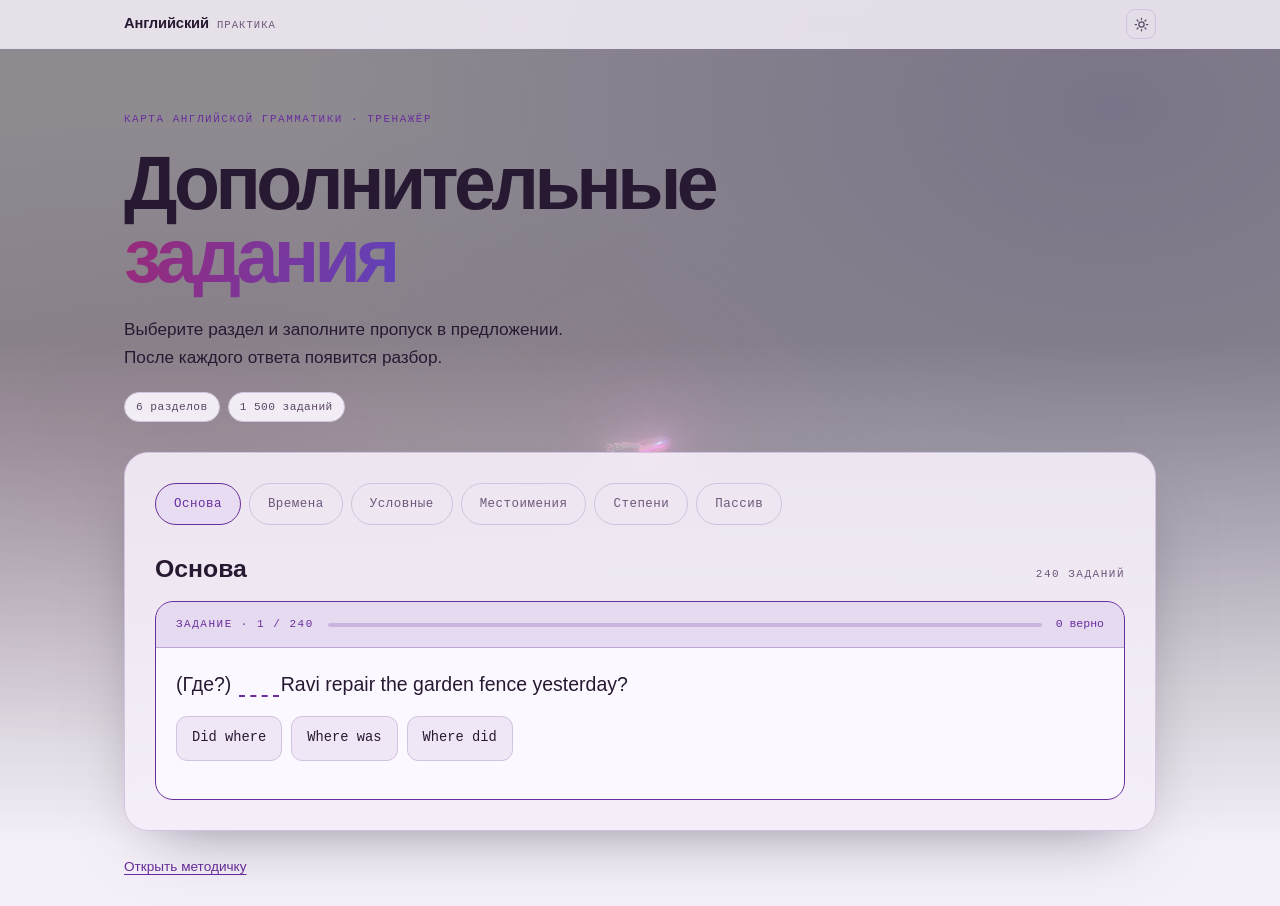
==== commit 354c8743: "Добавить задания по Passive Voice в тренажёр" ====
--- a/english-grammar-practice.html
+++ b/english-grammar-practice.html
@@ -3,7 +3,7 @@
 <head>
 <meta charset="utf-8">
 <meta name="viewport" content="width=device-width, initial-scale=1">
-<meta name="description" content="1 320 дополнительных упражнений к Карте английской грамматики. Смешанные проверки по разделам и разбор ответов.">
+<meta name="description" content="1 500 дополнительных упражнений к Карте английской грамматики. Смешанные проверки по разделам и разбор ответов.">
 <title>Дополнительные задания · Карта английской грамматики</title>
 <style>
 /* ═══════════════ ТОКЕНЫ ═══════════════
@@ -1210,7 +1210,7 @@
       <h1>Дополнительные <span class="tri">задания</span></h1>
       <p class="hero__sub">Выберите раздел и заполните пропуск в предложении. После каждого ответа появится разбор.</p>
       <div class="hero__meta">
-        <span class="pill">5 разделов</span><span class="pill">1 320 заданий</span>
+        <span class="pill">6 разделов</span><span class="pill">1 500 заданий</span>
       </div>
     </div>
   </header>
@@ -1234,8 +1234,8 @@
   <a href="https://alex-thepilot.github.io/english-tenses-map/">Открыть методичку</a>
 </footer>
 <script>
-const GROUPS = [{"id":"sentence","name":"Основа","rules":[{"id":"s-be","zone":"jump","name":"Нет глагола → to be"},{"id":"s-verb","zone":"stay","name":"Есть глагол → время"},{"id":"s-order","zone":"stay","name":"Порядок слов"},{"id":"s-yesno","zone":"jump","name":"Вопрос «да или нет»"},{"id":"s-wh","zone":"ask","name":"Вопрос со словом"},{"id":"s-whgroup","zone":"ask","name":"Вопросительное слово из нескольких слов"},{"id":"s-neg","zone":"jump","name":"Отрицание"},{"id":"s-modal","zone":"jump","name":"Модальные глаголы"}]},{"id":"tenses","name":"Времена","rules":[{"id":"tenses-mixed","name":"Все времена · 30 заданий"},{"id":"present-simple","zone":"present","name":"Present Simple"},{"id":"past-simple","zone":"past","name":"Past Simple"},{"id":"future-simple","zone":"future","name":"Future Simple"},{"id":"present-continuous","zone":"present","name":"Present Continuous"},{"id":"past-continuous","zone":"past","name":"Past Continuous"},{"id":"future-continuous","zone":"future","name":"Future Continuous"},{"id":"present-perfect","zone":"present","name":"Present Perfect"},{"id":"past-perfect","zone":"past","name":"Past Perfect"},{"id":"future-perfect","zone":"future","name":"Future Perfect"},{"id":"present-perfect-continuous","zone":"present","name":"Present Perfect Continuous"},{"id":"past-perfect-continuous","zone":"past","name":"Past Perfect Continuous"},{"id":"future-perfect-continuous","zone":"future","name":"Future Perfect Continuous"}]},{"id":"conditionals","name":"Условные предложения","rules":[{"id":"zero","zone":"real","name":"Zero Conditional"},{"id":"first","zone":"real","name":"First Conditional"},{"id":"second","zone":"unreal","name":"Second Conditional"},{"id":"third","zone":"pastc","name":"Third Conditional"},{"id":"mixed","zone":"pastc","name":"Mixed Conditionals"},{"id":"inversion","zone":"unreal","name":"Инверсия без if"},{"id":"wish","zone":"pastc","name":"I wish / If only"}]},{"id":"pronouns","name":"Местоимения","rules":[{"id":"p-test","zone":"nom","name":"Проверка по-русски"},{"id":"p-nom","zone":"nom","name":"Как в словаре: I · he · she · we · they"},{"id":"p-acc","zone":"acc","name":"Изменилось: me · him · her · us · them"},{"id":"p-same","zone":"same","name":"Не меняются: you и it"},{"id":"p-pair","zone":"nom","name":"Двое в одном месте"},{"id":"p-ru","zone":"acc","name":"Когда русский подводит"},{"id":"p-poss","zone":"pos","name":"Чей? my · your · his · her · its · our · their"},{"id":"p-his","zone":"pos","name":"Его, её, их: him или his"}]},{"id":"degrees","name":"Степени сравнения","rules":[{"id":"d-test","zone":"er","name":"Проверка на слух"},{"id":"d-short","zone":"er","name":"Короткие слова: -er и -est"},{"id":"d-long","zone":"more","name":"Длинные слова: more и the most"},{"id":"d-y","zone":"er","name":"Слова на -y и двусложные"},{"id":"d-irr","zone":"irr","name":"Исключения: good → better"},{"id":"d-than","zone":"same","name":"Than и the: две мелкие детали"},{"id":"d-as","zone":"same","name":"Равенство и «меньше»: as … as · less"},{"id":"d-adv","zone":"more","name":"Усилители и наречия"}]}];
-const EXERCISES = {"present-simple":[{"s":"Nora ___ the seed packets every Thursday.","o":[{"t":"sorts","w":"Регулярное действие. В утверждении после he, she, it добавляем -s или -es.","ok":true},{"t":"sort","w":"Форма глагола должна согласоваться с подлежащим.","ok":false},{"t":"is sort","w":"Перед этой формой смыслового глагола be не ставится.","ok":false}]},{"s":"Jules ___ the jam jars every Thursday.","o":[{"t":"labels","w":"Регулярное действие. В утверждении после he, she, it добавляем -s или -es.","ok":true},{"t":"label","w":"Форма глагола должна согласоваться с подлежащим.","ok":false},{"t":"is label","w":"Перед этой формой смыслового глагола be не ставится.","ok":false}]},{"s":"Mina ___ the garden fence every Thursday.","o":[{"t":"repairs","w":"Регулярное действие. В утверждении после he, she, it добавляем -s или -es.","ok":true},{"t":"repair","w":"Форма глагола должна согласоваться с подлежащим.","ok":false},{"t":"is repair","w":"Перед этой формой смыслового глагола be не ставится.","ok":false}]},{"s":"Felix ___ the camping supplies every Thursday.","o":[{"t":"packs","w":"Регулярное действие. В утверждении после he, she, it добавляем -s или -es.","ok":true},{"t":"pack","w":"Форма глагола должна согласоваться с подлежащим.","ok":false},{"t":"is pack","w":"Перед этой формой смыслового глагола be не ставится.","ok":false}]},{"s":"The volunteers ___ the hallway every Thursday.","o":[{"t":"paint","w":"Регулярное действие. В утверждении после he, she, it добавляем -s или -es.","ok":true},{"t":"paints","w":"Форма глагола должна согласоваться с подлежащим.","ok":false},{"t":"are paint","w":"Перед этой формой смыслового глагола be не ставится.","ok":false}]},{"s":"The technicians ___ the old negatives every Thursday.","o":[{"t":"scan","w":"Регулярное действие. В утверждении после he, she, it добавляем -s или -es.","ok":true},{"t":"scans","w":"Форма глагола должна согласоваться с подлежащим.","ok":false},{"t":"are scan","w":"Перед этой формой смыслового глагола be не ставится.","ok":false}]},{"s":"The twins ___ the newsletter every Thursday.","o":[{"t":"write","w":"Регулярное действие. В утверждении после he, she, it добавляем -s или -es.","ok":true},{"t":"writes","w":"Форма глагола должна согласоваться с подлежащим.","ok":false},{"t":"are write","w":"Перед этой формой смыслового глагола be не ставится.","ok":false}]},{"s":"The neighbors ___ the ticket list every Thursday.","o":[{"t":"check","w":"Регулярное действие. В утверждении после he, she, it добавляем -s или -es.","ok":true},{"t":"checks","w":"Форма глагола должна согласоваться с подлежащим.","ok":false},{"t":"are check","w":"Перед этой формой смыслового глагола be не ставится.","ok":false}]},{"s":"I ___ the fish tank every Thursday.","o":[{"t":"clean","w":"Регулярное действие. В утверждении после he, she, it добавляем -s или -es.","ok":true},{"t":"cleans","w":"Форма глагола должна согласоваться с подлежащим.","ok":false},{"t":"am clean","w":"Перед этой формой смыслового глагола be не ставится.","ok":false}]},{"s":"I ___ the birthday gifts every Thursday.","o":[{"t":"wrap","w":"Регулярное действие. В утверждении после he, she, it добавляем -s или -es.","ok":true},{"t":"wraps","w":"Форма глагола должна согласоваться с подлежащим.","ok":false},{"t":"am wrap","w":"Перед этой формой смыслового глагола be не ставится.","ok":false}]},{"s":"Nora ___ the silver cups for every exhibition.","o":[{"t":"does not polish","w":"Регулярное действие. В утверждении после he, she, it добавляем -s или -es. В отрицании not идёт после первого вспомогательного глагола.","ok":true},{"t":"be not polish","w":"Здесь нужна форма «does» для этого подлежащего и времени.","ok":false},{"t":"does not polishing","w":"После «does» здесь нужна форма «polish».","ok":false}]},{"s":"Jules ___ the microphones for every exhibition.","o":[{"t":"does not test","w":"Регулярное действие. В утверждении после he, she, it добавляем -s или -es. В отрицании not идёт после первого вспомогательного глагола.","ok":true},{"t":"be not test","w":"Здесь нужна форма «does» для этого подлежащего и времени.","ok":false},{"t":"does not testing","w":"После «does» здесь нужна форма «test».","ok":false}]},{"s":"Mina ___ the menus for every exhibition.","o":[{"t":"does not print","w":"Регулярное действие. В утверждении после he, she, it добавляем -s или -es. В отрицании not идёт после первого вспомогательного глагола.","ok":true},{"t":"be not print","w":"Здесь нужна форма «does» для этого подлежащего и времени.","ok":false},{"t":"does not printing","w":"После «does» здесь нужна форма «print».","ok":false}]},{"s":"Felix ___ the interviews for every exhibition.","o":[{"t":"does not record","w":"Регулярное действие. В утверждении после he, she, it добавляем -s или -es. В отрицании not идёт после первого вспомогательного глагола.","ok":true},{"t":"be not record","w":"Здесь нужна форма «does» для этого подлежащего и времени.","ok":false},{"t":"does not recording","w":"После «does» здесь нужна форма «record».","ok":false}]},{"s":"The volunteers ___ the documentary for every exhibition.","o":[{"t":"do not edit","w":"Регулярное действие. В утверждении после he, she, it добавляем -s или -es. В отрицании not идёт после первого вспомогательного глагола.","ok":true},{"t":"be not edit","w":"Здесь нужна форма «do» для этого подлежащего и времени.","ok":false},{"t":"do not editing","w":"После «do» здесь нужна форма «edit».","ok":false}]},{"s":"The technicians ___ the rug for every exhibition.","o":[{"t":"do not weave","w":"Регулярное действие. В утверждении после he, she, it добавляем -s или -es. В отрицании not идёт после первого вспомогательного глагола.","ok":true},{"t":"be not weave","w":"Здесь нужна форма «do» для этого подлежащего и времени.","ok":false},{"t":"do not weaving","w":"После «do» здесь нужна форма «weave».","ok":false}]},{"s":"The twins ___ the route map for every exhibition.","o":[{"t":"do not draw","w":"Регулярное действие. В утверждении после he, she, it добавляем -s или -es. В отрицании not идёт после первого вспомогательного глагола.","ok":true},{"t":"be not draw","w":"Здесь нужна форма «do» для этого подлежащего и времени.","ok":false},{"t":"do not drawing","w":"После «do» здесь нужна форма «draw».","ok":false}]},{"s":"The neighbors ___ the stage for every exhibition.","o":[{"t":"do not build","w":"Регулярное действие. В утверждении после he, she, it добавляем -s или -es. В отрицании not идёт после первого вспомогательного глагола.","ok":true},{"t":"be not build","w":"Здесь нужна форма «do» для этого подлежащего и времени.","ok":false},{"t":"do not building","w":"После «do» здесь нужна форма «build».","ok":false}]},{"s":"I ___ the fabric for every exhibition.","o":[{"t":"do not cut","w":"Регулярное действие. В утверждении после he, she, it добавляем -s или -es. В отрицании not идёт после первого вспомогательного глагола.","ok":true},{"t":"be not cut","w":"Здесь нужна форма «do» для этого подлежащего и времени.","ok":false},{"t":"do not cutting","w":"После «do» здесь нужна форма «cut».","ok":false}]},{"s":"I ___ the photographs for every exhibition.","o":[{"t":"do not hang","w":"Регулярное действие. В утверждении после he, she, it добавляем -s или -es. В отрицании not идёт после первого вспомогательного глагола.","ok":true},{"t":"be not hang","w":"Здесь нужна форма «do» для этого подлежащего и времени.","ok":false},{"t":"do not hanging","w":"После «do» здесь нужна форма «hang».","ok":false}]},{"s":"___ the rolls before every show?","o":[{"t":"Does Nora bake","w":"Регулярное действие. В утверждении после he, she, it добавляем -s или -es. В вопросе первый вспомогательный глагол стоит перед подлежащим.","ok":true},{"t":"Be Nora bake","w":"Здесь нужна форма «does» для этого подлежащего и времени.","ok":false},{"t":"Does Nora baking","w":"После «does» здесь нужна форма «bake».","ok":false}]},{"s":"___ the kitchen knives before every show?","o":[{"t":"Does Jules sharpen","w":"Регулярное действие. В утверждении после he, she, it добавляем -s или -es. В вопросе первый вспомогательный глагол стоит перед подлежащим.","ok":true},{"t":"Be Jules sharpen","w":"Здесь нужна форма «does» для этого подлежащего и времени.","ok":false},{"t":"Does Jules sharpening","w":"После «does» здесь нужна форма «sharpen».","ok":false}]},{"s":"___ the workshop before every show?","o":[{"t":"Does Mina organize","w":"Регулярное действие. В утверждении после he, she, it добавляем -s или -es. В вопросе первый вспомогательный глагол стоит перед подлежащим.","ok":true},{"t":"Be Mina organize","w":"Здесь нужна форма «does» для этого подлежащего и времени.","ok":false},{"t":"Does Mina organizing","w":"После «does» здесь нужна форма «organize».","ok":false}]},{"s":"___ the instructions before every show?","o":[{"t":"Does Felix translate","w":"Регулярное действие. В утверждении после he, she, it добавляем -s или -es. В вопросе первый вспомогательный глагол стоит перед подлежащим.","ok":true},{"t":"Be Felix translate","w":"Здесь нужна форма «does» для этого подлежащего и времени.","ok":false},{"t":"Does Felix translating","w":"После «does» здесь нужна форма «translate».","ok":false}]},{"s":"___ the window frames before every show?","o":[{"t":"Do the volunteers measure","w":"Регулярное действие. В утверждении после he, she, it добавляем -s или -es. В вопросе первый вспомогательный глагол стоит перед подлежащим.","ok":true},{"t":"Be the volunteers measure","w":"Здесь нужна форма «do» для этого подлежащего и времени.","ok":false},{"t":"Do the volunteers measuring","w":"После «do» здесь нужна форма «measure».","ok":false}]},{"s":"___ the costumes before every show?","o":[{"t":"Do the technicians design","w":"Регулярное действие. В утверждении после he, she, it добавляем -s или -es. В вопросе первый вспомогательный глагол стоит перед подлежащим.","ok":true},{"t":"Be the technicians design","w":"Здесь нужна форма «do» для этого подлежащего и времени.","ok":false},{"t":"Do the technicians designing","w":"После «do» здесь нужна форма «design».","ok":false}]},{"s":"___ the curtains before every show?","o":[{"t":"Do the twins sew","w":"Регулярное действие. В утверждении после he, she, it добавляем -s или -es. В вопросе первый вспомогательный глагол стоит перед подлежащим.","ok":true},{"t":"Be the twins sew","w":"Здесь нужна форма «do» для этого подлежащего и времени.","ok":false},{"t":"Do the twins sewing","w":"После «do» здесь нужна форма «sew».","ok":false}]},{"s":"___ the final scene before every show?","o":[{"t":"Do the neighbors rehearse","w":"Регулярное действие. В утверждении после he, she, it добавляем -s или -es. В вопросе первый вспомогательный глагол стоит перед подлежащим.","ok":true},{"t":"Be the neighbors rehearse","w":"Здесь нужна форма «do» для этого подлежащего и времени.","ok":false},{"t":"Do the neighbors rehearsing","w":"После «do» здесь нужна форма «rehearse».","ok":false}]},{"s":"___ the archives before every show?","o":[{"t":"Do I search","w":"Регулярное действие. В утверждении после he, she, it добавляем -s или -es. В вопросе первый вспомогательный глагол стоит перед подлежащим.","ok":true},{"t":"Be I search","w":"Здесь нужна форма «do» для этого подлежащего и времени.","ok":false},{"t":"Do I searching","w":"После «do» здесь нужна форма «search».","ok":false}]},{"s":"___ the boxes into storage before every show?","o":[{"t":"Do I move","w":"Регулярное действие. В утверждении после he, she, it добавляем -s или -es. В вопросе первый вспомогательный глагол стоит перед подлежащим.","ok":true},{"t":"Be I move","w":"Здесь нужна форма «do» для этого подлежащего и времени.","ok":false},{"t":"Do I moving","w":"После «do» здесь нужна форма «move».","ok":false}]}],"past-simple":[{"s":"Jules ___ the ticket list yesterday after lunch.","o":[{"t":"checked","w":"Действие относится к закончившемуся моменту в прошлом. В утверждении нужна форма V2.","ok":true},{"t":"did checks","w":"После did нельзя ставить форму с -s. В обычном утверждении здесь нужна V2.","ok":false},{"t":"was check","w":"Перед этой формой смыслового глагола be не ставится.","ok":false}]},{"s":"Mina ___ the fish tank yesterday after lunch.","o":[{"t":"cleaned","w":"Действие относится к закончившемуся моменту в прошлом. В утверждении нужна форма V2.","ok":true},{"t":"did cleans","w":"После did нельзя ставить форму с -s. В обычном утверждении здесь нужна V2.","ok":false},{"t":"was clean","w":"Перед этой формой смыслового глагола be не ставится.","ok":false}]},{"s":"Felix ___ the birthday gifts yesterday after lunch.","o":[{"t":"wrapped","w":"Действие относится к закончившемуся моменту в прошлом. В утверждении нужна форма V2.","ok":true},{"t":"did wraps","w":"После did нельзя ставить форму с -s. В обычном утверждении здесь нужна V2.","ok":false},{"t":"was wrap","w":"Перед этой формой смыслового глагола be не ставится.","ok":false}]},{"s":"The volunteers ___ the silver cups yesterday after lunch.","o":[{"t":"polished","w":"Действие относится к закончившемуся моменту в прошлом. В утверждении нужна форма V2.","ok":true},{"t":"did polishes","w":"После did нельзя ставить форму с -s. В обычном утверждении здесь нужна V2.","ok":false},{"t":"were polish","w":"Перед этой формой смыслового глагола be не ставится.","ok":false}]},{"s":"The technicians ___ the microphones yesterday after lunch.","o":[{"t":"tested","w":"Действие относится к закончившемуся моменту в прошлом. В утверждении нужна форма V2.","ok":true},{"t":"did tests","w":"После did нельзя ставить форму с -s. В обычном утверждении здесь нужна V2.","ok":false},{"t":"were test","w":"Перед этой формой смыслового глагола be не ставится.","ok":false}]},{"s":"The twins ___ the menus yesterday after lunch.","o":[{"t":"printed","w":"Действие относится к закончившемуся моменту в прошлом. В утверждении нужна форма V2.","ok":true},{"t":"did prints","w":"После did нельзя ставить форму с -s. В обычном утверждении здесь нужна V2.","ok":false},{"t":"were print","w":"Перед этой формой смыслового глагола be не ставится.","ok":false}]},{"s":"The neighbors ___ the interviews yesterday after lunch.","o":[{"t":"recorded","w":"Действие относится к закончившемуся моменту в прошлом. В утверждении нужна форма V2.","ok":true},{"t":"did records","w":"После did нельзя ставить форму с -s. В обычном утверждении здесь нужна V2.","ok":false},{"t":"were record","w":"Перед этой формой смыслового глагола be не ставится.","ok":false}]},{"s":"I ___ the documentary yesterday after lunch.","o":[{"t":"edited","w":"Действие относится к закончившемуся моменту в прошлом. В утверждении нужна форма V2.","ok":true},{"t":"did edits","w":"После did нельзя ставить форму с -s. В обычном утверждении здесь нужна V2.","ok":false},{"t":"was edit","w":"Перед этой формой смыслового глагола be не ставится.","ok":false}]},{"s":"I ___ the rug yesterday after lunch.","o":[{"t":"wove","w":"Действие относится к закончившемуся моменту в прошлом. В утверждении нужна форма V2.","ok":true},{"t":"did weaves","w":"После did нельзя ставить форму с -s. В обычном утверждении здесь нужна V2.","ok":false},{"t":"was weave","w":"Перед этой формой смыслового глагола be не ставится.","ok":false}]},{"s":"Nora ___ the route map yesterday after lunch.","o":[{"t":"drew","w":"Действие относится к закончившемуся моменту в прошлом. В утверждении нужна форма V2.","ok":true},{"t":"did draws","w":"После did нельзя ставить форму с -s. В обычном утверждении здесь нужна V2.","ok":false},{"t":"was draw","w":"Перед этой формой смыслового глагола be не ставится.","ok":false}]},{"s":"Jules ___ the stage last Saturday.","o":[{"t":"did not build","w":"Действие относится к закончившемуся моменту в прошлом. В утверждении нужна форма V2. В отрицании not идёт после первого вспомогательного глагола.","ok":true},{"t":"have not build","w":"Здесь нужна форма «did» для этого подлежащего и времени.","ok":false},{"t":"did not building","w":"После «did» здесь нужна форма «build».","ok":false}]},{"s":"Mina ___ the fabric last Saturday.","o":[{"t":"did not cut","w":"Действие относится к закончившемуся моменту в прошлом. В утверждении нужна форма V2. В отрицании not идёт после первого вспомогательного глагола.","ok":true},{"t":"have not cut","w":"Здесь нужна форма «did» для этого подлежащего и времени.","ok":false},{"t":"did not cutting","w":"После «did» здесь нужна форма «cut».","ok":false}]},{"s":"Felix ___ the photographs last Saturday.","o":[{"t":"did not hang","w":"Действие относится к закончившемуся моменту в прошлом. В утверждении нужна форма V2. В отрицании not идёт после первого вспомогательного глагола.","ok":true},{"t":"have not hang","w":"Здесь нужна форма «did» для этого подлежащего и времени.","ok":false},{"t":"did not hanging","w":"После «did» здесь нужна форма «hang».","ok":false}]},{"s":"The volunteers ___ the rolls last Saturday.","o":[{"t":"did not bake","w":"Действие относится к закончившемуся моменту в прошлом. В утверждении нужна форма V2. В отрицании not идёт после первого вспомогательного глагола.","ok":true},{"t":"have not bake","w":"Здесь нужна форма «did» для этого подлежащего и времени.","ok":false},{"t":"did not baking","w":"После «did» здесь нужна форма «bake».","ok":false}]},{"s":"The technicians ___ the kitchen knives last Saturday.","o":[{"t":"did not sharpen","w":"Действие относится к закончившемуся моменту в прошлом. В утверждении нужна форма V2. В отрицании not идёт после первого вспомогательного глагола.","ok":true},{"t":"have not sharpen","w":"Здесь нужна форма «did» для этого подлежащего и времени.","ok":false},{"t":"did not sharpening","w":"После «did» здесь нужна форма «sharpen».","ok":false}]},{"s":"The twins ___ the workshop last Saturday.","o":[{"t":"did not organize","w":"Действие относится к закончившемуся моменту в прошлом. В утверждении нужна форма V2. В отрицании not идёт после первого вспомогательного глагола.","ok":true},{"t":"have not organize","w":"Здесь нужна форма «did» для этого подлежащего и времени.","ok":false},{"t":"did not organizing","w":"После «did» здесь нужна форма «organize».","ok":false}]},{"s":"The neighbors ___ the instructions last Saturday.","o":[{"t":"did not translate","w":"Действие относится к закончившемуся моменту в прошлом. В утверждении нужна форма V2. В отрицании not идёт после первого вспомогательного глагола.","ok":true},{"t":"have not translate","w":"Здесь нужна форма «did» для этого подлежащего и времени.","ok":false},{"t":"did not translating","w":"После «did» здесь нужна форма «translate».","ok":false}]},{"s":"I ___ the window frames last Saturday.","o":[{"t":"did not measure","w":"Действие относится к закончившемуся моменту в прошлом. В утверждении нужна форма V2. В отрицании not идёт после первого вспомогательного глагола.","ok":true},{"t":"have not measure","w":"Здесь нужна форма «did» для этого подлежащего и времени.","ok":false},{"t":"did not measuring","w":"После «did» здесь нужна форма «measure».","ok":false}]},{"s":"I ___ the costumes last Saturday.","o":[{"t":"did not design","w":"Действие относится к закончившемуся моменту в прошлом. В утверждении нужна форма V2. В отрицании not идёт после первого вспомогательного глагола.","ok":true},{"t":"have not design","w":"Здесь нужна форма «did» для этого подлежащего и времени.","ok":false},{"t":"did not designing","w":"После «did» здесь нужна форма «design».","ok":false}]},{"s":"Nora ___ the curtains last Saturday.","o":[{"t":"did not sew","w":"Действие относится к закончившемуся моменту в прошлом. В утверждении нужна форма V2. В отрицании not идёт после первого вспомогательного глагола.","ok":true},{"t":"have not sew","w":"Здесь нужна форма «did» для этого подлежащего и времени.","ok":false},{"t":"did not sewing","w":"После «did» здесь нужна форма «sew».","ok":false}]},{"s":"___ the final scene two nights ago?","o":[{"t":"Did Jules rehearse","w":"Действие относится к закончившемуся моменту в прошлом. В утверждении нужна форма V2. В вопросе первый вспомогательный глагол стоит перед подлежащим.","ok":true},{"t":"Have Jules rehearse","w":"Здесь нужна форма «did» для этого подлежащего и времени.","ok":false},{"t":"Did Jules rehearsing","w":"После «did» здесь нужна форма «rehearse».","ok":false}]},{"s":"___ the archives two nights ago?","o":[{"t":"Did Mina search","w":"Действие относится к закончившемуся моменту в прошлом. В утверждении нужна форма V2. В вопросе первый вспомогательный глагол стоит перед подлежащим.","ok":true},{"t":"Have Mina search","w":"Здесь нужна форма «did» для этого подлежащего и времени.","ok":false},{"t":"Did Mina searching","w":"После «did» здесь нужна форма «search».","ok":false}]},{"s":"___ the boxes into storage two nights ago?","o":[{"t":"Did Felix move","w":"Действие относится к закончившемуся моменту в прошлом. В утверждении нужна форма V2. В вопросе первый вспомогательный глагол стоит перед подлежащим.","ok":true},{"t":"Have Felix move","w":"Здесь нужна форма «did» для этого подлежащего и времени.","ok":false},{"t":"Did Felix moving","w":"После «did» здесь нужна форма «move».","ok":false}]},{"s":"___ the wool blankets two nights ago?","o":[{"t":"Did the volunteers wash","w":"Действие относится к закончившемуся моменту в прошлом. В утверждении нужна форма V2. В вопросе первый вспомогательный глагол стоит перед подлежащим.","ok":true},{"t":"Have the volunteers wash","w":"Здесь нужна форма «did» для этого подлежащего и времени.","ok":false},{"t":"Did the volunteers washing","w":"После «did» здесь нужна форма «wash».","ok":false}]},{"s":"___ the projector two nights ago?","o":[{"t":"Did the technicians fix","w":"Действие относится к закончившемуся моменту в прошлом. В утверждении нужна форма V2. В вопросе первый вспомогательный глагол стоит перед подлежащим.","ok":true},{"t":"Have the technicians fix","w":"Здесь нужна форма «did» для этого подлежащего и времени.","ok":false},{"t":"Did the technicians fixing","w":"После «did» здесь нужна форма «fix».","ok":false}]},{"s":"___ the slides two nights ago?","o":[{"t":"Did the twins prepare","w":"Действие относится к закончившемуся моменту в прошлом. В утверждении нужна форма V2. В вопросе первый вспомогательный глагол стоит перед подлежащим.","ok":true},{"t":"Have the twins prepare","w":"Здесь нужна форма «did» для этого подлежащего и времени.","ok":false},{"t":"Did the twins preparing","w":"После «did» здесь нужна форма «prepare».","ok":false}]},{"s":"___ the display stands two nights ago?","o":[{"t":"Did the neighbors assemble","w":"Действие относится к закончившемуся моменту в прошлом. В утверждении нужна форма V2. В вопросе первый вспомогательный глагол стоит перед подлежащим.","ok":true},{"t":"Have the neighbors assemble","w":"Здесь нужна форма «did» для этого подлежащего и времени.","ok":false},{"t":"Did the neighbors assembling","w":"После «did» здесь нужна форма «assemble».","ok":false}]},{"s":"___ the applications two nights ago?","o":[{"t":"Did I review","w":"Действие относится к закончившемуся моменту в прошлом. В утверждении нужна форма V2. В вопросе первый вспомогательный глагол стоит перед подлежащим.","ok":true},{"t":"Have I review","w":"Здесь нужна форма «did» для этого подлежащего и времени.","ok":false},{"t":"Did I reviewing","w":"После «did» здесь нужна форма «review».","ok":false}]},{"s":"___ the programs two nights ago?","o":[{"t":"Did I fold","w":"Действие относится к закончившемуся моменту в прошлом. В утверждении нужна форма V2. В вопросе первый вспомогательный глагол стоит перед подлежащим.","ok":true},{"t":"Have I fold","w":"Здесь нужна форма «did» для этого подлежащего и времени.","ok":false},{"t":"Did I folding","w":"После «did» здесь нужна форма «fold».","ok":false}]},{"s":"___ the seed packets two nights ago?","o":[{"t":"Did Nora sort","w":"Действие относится к закончившемуся моменту в прошлом. В утверждении нужна форма V2. В вопросе первый вспомогательный глагол стоит перед подлежащим.","ok":true},{"t":"Have Nora sort","w":"Здесь нужна форма «did» для этого подлежащего и времени.","ok":false},{"t":"Did Nora sorting","w":"После «did» здесь нужна форма «sort».","ok":false}]}],"future-simple":[{"s":"I promise: Mina ___ the documentary right away.","o":[{"t":"will edit","w":"Will + V передаёт решение, обещание или прогноз в момент речи.","ok":true},{"t":"will editing","w":"После will нужна начальная форма, без -ing.","ok":false},{"t":"will to edit","w":"После will инфинитив идёт без to.","ok":false}]},{"s":"I promise: Felix ___ the rug right away.","o":[{"t":"will weave","w":"Will + V передаёт решение, обещание или прогноз в момент речи.","ok":true},{"t":"will weaving","w":"После will нужна начальная форма, без -ing.","ok":false},{"t":"will to weave","w":"После will инфинитив идёт без to.","ok":false}]},{"s":"I promise: The volunteers ___ the route map right away.","o":[{"t":"will draw","w":"Will + V передаёт решение, обещание или прогноз в момент речи.","ok":true},{"t":"will drawing","w":"После will нужна начальная форма, без -ing.","ok":false},{"t":"will to draw","w":"После will инфинитив идёт без to.","ok":false}]},{"s":"I promise: The technicians ___ the stage right away.","o":[{"t":"will build","w":"Will + V передаёт решение, обещание или прогноз в момент речи.","ok":true},{"t":"will building","w":"После will нужна начальная форма, без -ing.","ok":false},{"t":"will to build","w":"После will инфинитив идёт без to.","ok":false}]},{"s":"I promise: The twins ___ the fabric right away.","o":[{"t":"will cut","w":"Will + V передаёт решение, обещание или прогноз в момент речи.","ok":true},{"t":"will cutting","w":"После will нужна начальная форма, без -ing.","ok":false},{"t":"will to cut","w":"После will инфинитив идёт без to.","ok":false}]},{"s":"I promise: The neighbors ___ the photographs right away.","o":[{"t":"will hang","w":"Will + V передаёт решение, обещание или прогноз в момент речи.","ok":true},{"t":"will hanging","w":"После will нужна начальная форма, без -ing.","ok":false},{"t":"will to hang","w":"После will инфинитив идёт без to.","ok":false}]},{"s":"I promise: I ___ the rolls right away.","o":[{"t":"will bake","w":"Will + V передаёт решение, обещание или прогноз в момент речи.","ok":true},{"t":"will baking","w":"После will нужна начальная форма, без -ing.","ok":false},{"t":"will to bake","w":"После will инфинитив идёт без to.","ok":false}]},{"s":"I promise: I ___ the kitchen knives right away.","o":[{"t":"will sharpen","w":"Will + V передаёт решение, обещание или прогноз в момент речи.","ok":true},{"t":"will sharpening","w":"После will нужна начальная форма, без -ing.","ok":false},{"t":"will to sharpen","w":"После will инфинитив идёт без to.","ok":false}]},{"s":"I promise: Nora ___ the workshop right away.","o":[{"t":"will organize","w":"Will + V передаёт решение, обещание или прогноз в момент речи.","ok":true},{"t":"will organizing","w":"После will нужна начальная форма, без -ing.","ok":false},{"t":"will to organize","w":"После will инфинитив идёт без to.","ok":false}]},{"s":"I promise: Jules ___ the instructions right away.","o":[{"t":"will translate","w":"Will + V передаёт решение, обещание или прогноз в момент речи.","ok":true},{"t":"will translating","w":"После will нужна начальная форма, без -ing.","ok":false},{"t":"will to translate","w":"После will инфинитив идёт без to.","ok":false}]},{"s":"I’m sure: Mina ___ the window frames this evening.","o":[{"t":"will not measure","w":"Will + V передаёт решение, обещание или прогноз в момент речи. В отрицании not идёт после первого вспомогательного глагола.","ok":true},{"t":"will be not measure","w":"Здесь нужна форма «will» для этого подлежащего и времени.","ok":false},{"t":"will not measuring","w":"После «will» здесь нужна форма «measure».","ok":false}]},{"s":"I’m sure: Felix ___ the costumes this evening.","o":[{"t":"will not design","w":"Will + V передаёт решение, обещание или прогноз в момент речи. В отрицании not идёт после первого вспомогательного глагола.","ok":true},{"t":"will be not design","w":"Здесь нужна форма «will» для этого подлежащего и времени.","ok":false},{"t":"will not designing","w":"После «will» здесь нужна форма «design».","ok":false}]},{"s":"I’m sure: The volunteers ___ the curtains this evening.","o":[{"t":"will not sew","w":"Will + V передаёт решение, обещание или прогноз в момент речи. В отрицании not идёт после первого вспомогательного глагола.","ok":true},{"t":"will be not sew","w":"Здесь нужна форма «will» для этого подлежащего и времени.","ok":false},{"t":"will not sewing","w":"После «will» здесь нужна форма «sew».","ok":false}]},{"s":"I’m sure: The technicians ___ the final scene this evening.","o":[{"t":"will not rehearse","w":"Will + V передаёт решение, обещание или прогноз в момент речи. В отрицании not идёт после первого вспомогательного глагола.","ok":true},{"t":"will be not rehearse","w":"Здесь нужна форма «will» для этого подлежащего и времени.","ok":false},{"t":"will not rehearsing","w":"После «will» здесь нужна форма «rehearse».","ok":false}]},{"s":"I’m sure: The twins ___ the archives this evening.","o":[{"t":"will not search","w":"Will + V передаёт решение, обещание или прогноз в момент речи. В отрицании not идёт после первого вспомогательного глагола.","ok":true},{"t":"will be not search","w":"Здесь нужна форма «will» для этого подлежащего и времени.","ok":false},{"t":"will not searching","w":"После «will» здесь нужна форма «search».","ok":false}]},{"s":"I’m sure: The neighbors ___ the boxes into storage this evening.","o":[{"t":"will not move","w":"Will + V передаёт решение, обещание или прогноз в момент речи. В отрицании not идёт после первого вспомогательного глагола.","ok":true},{"t":"will be not move","w":"Здесь нужна форма «will» для этого подлежащего и времени.","ok":false},{"t":"will not moving","w":"После «will» здесь нужна форма «move».","ok":false}]},{"s":"I’m sure: I ___ the wool blankets this evening.","o":[{"t":"will not wash","w":"Will + V передаёт решение, обещание или прогноз в момент речи. В отрицании not идёт после первого вспомогательного глагола.","ok":true},{"t":"will be not wash","w":"Здесь нужна форма «will» для этого подлежащего и времени.","ok":false},{"t":"will not washing","w":"После «will» здесь нужна форма «wash».","ok":false}]},{"s":"I’m sure: I ___ the projector this evening.","o":[{"t":"will not fix","w":"Will + V передаёт решение, обещание или прогноз в момент речи. В отрицании not идёт после первого вспомогательного глагола.","ok":true},{"t":"will be not fix","w":"Здесь нужна форма «will» для этого подлежащего и времени.","ok":false},{"t":"will not fixing","w":"После «will» здесь нужна форма «fix».","ok":false}]},{"s":"I’m sure: Nora ___ the slides this evening.","o":[{"t":"will not prepare","w":"Will + V передаёт решение, обещание или прогноз в момент речи. В отрицании not идёт после первого вспомогательного глагола.","ok":true},{"t":"will be not prepare","w":"Здесь нужна форма «will» для этого подлежащего и времени.","ok":false},{"t":"will not preparing","w":"После «will» здесь нужна форма «prepare».","ok":false}]},{"s":"I’m sure: Jules ___ the display stands this evening.","o":[{"t":"will not assemble","w":"Will + V передаёт решение, обещание или прогноз в момент речи. В отрицании not идёт после первого вспомогательного глагола.","ok":true},{"t":"will be not assemble","w":"Здесь нужна форма «will» для этого подлежащего и времени.","ok":false},{"t":"will not assembling","w":"После «will» здесь нужна форма «assemble».","ok":false}]},{"s":"___ the applications after lunch?","o":[{"t":"Will Mina review","w":"Will + V передаёт решение, обещание или прогноз в момент речи. В вопросе первый вспомогательный глагол стоит перед подлежащим.","ok":true},{"t":"Will Mina be review","w":"Здесь нужна форма «will» для этого подлежащего и времени.","ok":false},{"t":"Will Mina reviewing","w":"После «will» здесь нужна форма «review».","ok":false}]},{"s":"___ the programs after lunch?","o":[{"t":"Will Felix fold","w":"Will + V передаёт решение, обещание или прогноз в момент речи. В вопросе первый вспомогательный глагол стоит перед подлежащим.","ok":true},{"t":"Will Felix be fold","w":"Здесь нужна форма «will» для этого подлежащего и времени.","ok":false},{"t":"Will Felix folding","w":"После «will» здесь нужна форма «fold».","ok":false}]},{"s":"___ the seed packets after lunch?","o":[{"t":"Will the volunteers sort","w":"Will + V передаёт решение, обещание или прогноз в момент речи. В вопросе первый вспомогательный глагол стоит перед подлежащим.","ok":true},{"t":"Will the volunteers be sort","w":"Здесь нужна форма «will» для этого подлежащего и времени.","ok":false},{"t":"Will the volunteers sorting","w":"После «will» здесь нужна форма «sort».","ok":false}]},{"s":"___ the jam jars after lunch?","o":[{"t":"Will the technicians label","w":"Will + V передаёт решение, обещание или прогноз в момент речи. В вопросе первый вспомогательный глагол стоит перед подлежащим.","ok":true},{"t":"Will the technicians be label","w":"Здесь нужна форма «will» для этого подлежащего и времени.","ok":false},{"t":"Will the technicians labeling","w":"После «will» здесь нужна форма «label».","ok":false}]},{"s":"___ the garden fence after lunch?","o":[{"t":"Will the twins repair","w":"Will + V передаёт решение, обещание или прогноз в момент речи. В вопросе первый вспомогательный глагол стоит перед подлежащим.","ok":true},{"t":"Will the twins be repair","w":"Здесь нужна форма «will» для этого подлежащего и времени.","ok":false},{"t":"Will the twins repairing","w":"После «will» здесь нужна форма «repair».","ok":false}]},{"s":"___ the camping supplies after lunch?","o":[{"t":"Will the neighbors pack","w":"Will + V передаёт решение, обещание или прогноз в момент речи. В вопросе первый вспомогательный глагол стоит перед подлежащим.","ok":true},{"t":"Will the neighbors be pack","w":"Здесь нужна форма «will» для этого подлежащего и времени.","ok":false},{"t":"Will the neighbors packing","w":"После «will» здесь нужна форма «pack».","ok":false}]},{"s":"___ the hallway after lunch?","o":[{"t":"Will I paint","w":"Will + V передаёт решение, обещание или прогноз в момент речи. В вопросе первый вспомогательный глагол стоит перед подлежащим.","ok":true},{"t":"Will I be paint","w":"Здесь нужна форма «will» для этого подлежащего и времени.","ok":false},{"t":"Will I painting","w":"После «will» здесь нужна форма «paint».","ok":false}]},{"s":"___ the old negatives after lunch?","o":[{"t":"Will I scan","w":"Will + V передаёт решение, обещание или прогноз в момент речи. В вопросе первый вспомогательный глагол стоит перед подлежащим.","ok":true},{"t":"Will I be scan","w":"Здесь нужна форма «will» для этого подлежащего и времени.","ok":false},{"t":"Will I scanning","w":"После «will» здесь нужна форма «scan».","ok":false}]},{"s":"___ the newsletter after lunch?","o":[{"t":"Will Nora write","w":"Will + V передаёт решение, обещание или прогноз в момент речи. В вопросе первый вспомогательный глагол стоит перед подлежащим.","ok":true},{"t":"Will Nora be write","w":"Здесь нужна форма «will» для этого подлежащего и времени.","ok":false},{"t":"Will Nora writing","w":"После «will» здесь нужна форма «write».","ok":false}]},{"s":"___ the ticket list after lunch?","o":[{"t":"Will Jules check","w":"Will + V передаёт решение, обещание или прогноз в момент речи. В вопросе первый вспомогательный глагол стоит перед подлежащим.","ok":true},{"t":"Will Jules be check","w":"Здесь нужна форма «will» для этого подлежащего и времени.","ok":false},{"t":"Will Jules checking","w":"После «will» здесь нужна форма «check».","ok":false}]}],"present-continuous":[{"s":"Look! Felix ___ the kitchen knives right now.","o":[{"t":"is sharpening","w":"Действие происходит прямо сейчас. Нужны am/is/are и форма -ing.","ok":true},{"t":"are sharpening","w":"Здесь нужна форма «is» для этого подлежащего и времени.","ok":false},{"t":"is sharpen","w":"После «is» здесь нужна форма «sharpening».","ok":false}]},{"s":"Look! The volunteers ___ the workshop right now.","o":[{"t":"are organizing","w":"Действие происходит прямо сейчас. Нужны am/is/are и форма -ing.","ok":true},{"t":"is organizing","w":"Здесь нужна форма «are» для этого подлежащего и времени.","ok":false},{"t":"are organize","w":"После «are» здесь нужна форма «organizing».","ok":false}]},{"s":"Look! The technicians ___ the instructions right now.","o":[{"t":"are translating","w":"Действие происходит прямо сейчас. Нужны am/is/are и форма -ing.","ok":true},{"t":"is translating","w":"Здесь нужна форма «are» для этого подлежащего и времени.","ok":false},{"t":"are translate","w":"После «are» здесь нужна форма «translating».","ok":false}]},{"s":"Look! The twins ___ the window frames right now.","o":[{"t":"are measuring","w":"Действие происходит прямо сейчас. Нужны am/is/are и форма -ing.","ok":true},{"t":"is measuring","w":"Здесь нужна форма «are» для этого подлежащего и времени.","ok":false},{"t":"are measure","w":"После «are» здесь нужна форма «measuring».","ok":false}]},{"s":"Look! The neighbors ___ the costumes right now.","o":[{"t":"are designing","w":"Действие происходит прямо сейчас. Нужны am/is/are и форма -ing.","ok":true},{"t":"is designing","w":"Здесь нужна форма «are» для этого подлежащего и времени.","ok":false},{"t":"are design","w":"После «are» здесь нужна форма «designing».","ok":false}]},{"s":"Look! I ___ the curtains right now.","o":[{"t":"am sewing","w":"Действие происходит прямо сейчас. Нужны am/is/are и форма -ing.","ok":true},{"t":"is sewing","w":"Здесь нужна форма «am» для этого подлежащего и времени.","ok":false},{"t":"am sew","w":"После «am» здесь нужна форма «sewing».","ok":false}]},{"s":"Look! I ___ the final scene right now.","o":[{"t":"am rehearsing","w":"Действие происходит прямо сейчас. Нужны am/is/are и форма -ing.","ok":true},{"t":"is rehearsing","w":"Здесь нужна форма «am» для этого подлежащего и времени.","ok":false},{"t":"am rehearse","w":"После «am» здесь нужна форма «rehearsing».","ok":false}]},{"s":"Look! Nora ___ the archives right now.","o":[{"t":"is searching","w":"Действие происходит прямо сейчас. Нужны am/is/are и форма -ing.","ok":true},{"t":"are searching","w":"Здесь нужна форма «is» для этого подлежащего и времени.","ok":false},{"t":"is search","w":"После «is» здесь нужна форма «searching».","ok":false}]},{"s":"Look! Jules ___ the boxes into storage right now.","o":[{"t":"is moving","w":"Действие происходит прямо сейчас. Нужны am/is/are и форма -ing.","ok":true},{"t":"are moving","w":"Здесь нужна форма «is» для этого подлежащего и времени.","ok":false},{"t":"is move","w":"После «is» здесь нужна форма «moving».","ok":false}]},{"s":"Look! Mina ___ the wool blankets right now.","o":[{"t":"is washing","w":"Действие происходит прямо сейчас. Нужны am/is/are и форма -ing.","ok":true},{"t":"are washing","w":"Здесь нужна форма «is» для этого подлежащего и времени.","ok":false},{"t":"is wash","w":"После «is» здесь нужна форма «washing».","ok":false}]},{"s":"Felix ___ the projector at the moment.","o":[{"t":"is not fixing","w":"Действие происходит прямо сейчас. Нужны am/is/are и форма -ing. В отрицании not идёт после первого вспомогательного глагола.","ok":true},{"t":"are not fixing","w":"Здесь нужна форма «is» для этого подлежащего и времени.","ok":false},{"t":"is not fix","w":"После «is» здесь нужна форма «fixing».","ok":false}]},{"s":"The volunteers ___ the slides at the moment.","o":[{"t":"are not preparing","w":"Действие происходит прямо сейчас. Нужны am/is/are и форма -ing. В отрицании not идёт после первого вспомогательного глагола.","ok":true},{"t":"is not preparing","w":"Здесь нужна форма «are» для этого подлежащего и времени.","ok":false},{"t":"are not prepare","w":"После «are» здесь нужна форма «preparing».","ok":false}]},{"s":"The technicians ___ the display stands at the moment.","o":[{"t":"are not assembling","w":"Действие происходит прямо сейчас. Нужны am/is/are и форма -ing. В отрицании not идёт после первого вспомогательного глагола.","ok":true},{"t":"is not assembling","w":"Здесь нужна форма «are» для этого подлежащего и времени.","ok":false},{"t":"are not assemble","w":"После «are» здесь нужна форма «assembling».","ok":false}]},{"s":"The twins ___ the applications at the moment.","o":[{"t":"are not reviewing","w":"Действие происходит прямо сейчас. Нужны am/is/are и форма -ing. В отрицании not идёт после первого вспомогательного глагола.","ok":true},{"t":"is not reviewing","w":"Здесь нужна форма «are» для этого подлежащего и времени.","ok":false},{"t":"are not review","w":"После «are» здесь нужна форма «reviewing».","ok":false}]},{"s":"The neighbors ___ the programs at the moment.","o":[{"t":"are not folding","w":"Действие происходит прямо сейчас. Нужны am/is/are и форма -ing. В отрицании not идёт после первого вспомогательного глагола.","ok":true},{"t":"is not folding","w":"Здесь нужна форма «are» для этого подлежащего и времени.","ok":false},{"t":"are not fold","w":"После «are» здесь нужна форма «folding».","ok":false}]},{"s":"I ___ the seed packets at the moment.","o":[{"t":"am not sorting","w":"Действие происходит прямо сейчас. Нужны am/is/are и форма -ing. В отрицании not идёт после первого вспомогательного глагола.","ok":true},{"t":"is not sorting","w":"Здесь нужна форма «am» для этого подлежащего и времени.","ok":false},{"t":"am not sort","w":"После «am» здесь нужна форма «sorting».","ok":false}]},{"s":"I ___ the jam jars at the moment.","o":[{"t":"am not labeling","w":"Действие происходит прямо сейчас. Нужны am/is/are и форма -ing. В отрицании not идёт после первого вспомогательного глагола.","ok":true},{"t":"is not labeling","w":"Здесь нужна форма «am» для этого подлежащего и времени.","ok":false},{"t":"am not label","w":"После «am» здесь нужна форма «labeling».","ok":false}]},{"s":"Nora ___ the garden fence at the moment.","o":[{"t":"is not repairing","w":"Действие происходит прямо сейчас. Нужны am/is/are и форма -ing. В отрицании not идёт после первого вспомогательного глагола.","ok":true},{"t":"are not repairing","w":"Здесь нужна форма «is» для этого подлежащего и времени.","ok":false},{"t":"is not repair","w":"После «is» здесь нужна форма «repairing».","ok":false}]},{"s":"Jules ___ the camping supplies at the moment.","o":[{"t":"is not packing","w":"Действие происходит прямо сейчас. Нужны am/is/are и форма -ing. В отрицании not идёт после первого вспомогательного глагола.","ok":true},{"t":"are not packing","w":"Здесь нужна форма «is» для этого подлежащего и времени.","ok":false},{"t":"is not pack","w":"После «is» здесь нужна форма «packing».","ok":false}]},{"s":"Mina ___ the hallway at the moment.","o":[{"t":"is not painting","w":"Действие происходит прямо сейчас. Нужны am/is/are и форма -ing. В отрицании not идёт после первого вспомогательного глагола.","ok":true},{"t":"are not painting","w":"Здесь нужна форма «is» для этого подлежащего и времени.","ok":false},{"t":"is not paint","w":"После «is» здесь нужна форма «painting».","ok":false}]},{"s":"___ the old negatives right this minute?","o":[{"t":"Is Felix scanning","w":"Действие происходит прямо сейчас. Нужны am/is/are и форма -ing. В вопросе первый вспомогательный глагол стоит перед подлежащим.","ok":true},{"t":"Are Felix scanning","w":"Здесь нужна форма «is» для этого подлежащего и времени.","ok":false},{"t":"Is Felix scan","w":"После «is» здесь нужна форма «scanning».","ok":false}]},{"s":"___ the newsletter right this minute?","o":[{"t":"Are the volunteers writing","w":"Действие происходит прямо сейчас. Нужны am/is/are и форма -ing. В вопросе первый вспомогательный глагол стоит перед подлежащим.","ok":true},{"t":"Is the volunteers writing","w":"Здесь нужна форма «are» для этого подлежащего и времени.","ok":false},{"t":"Are the volunteers write","w":"После «are» здесь нужна форма «writing».","ok":false}]},{"s":"___ the ticket list right this minute?","o":[{"t":"Are the technicians checking","w":"Действие происходит прямо сейчас. Нужны am/is/are и форма -ing. В вопросе первый вспомогательный глагол стоит перед подлежащим.","ok":true},{"t":"Is the technicians checking","w":"Здесь нужна форма «are» для этого подлежащего и времени.","ok":false},{"t":"Are the technicians check","w":"После «are» здесь нужна форма «checking».","ok":false}]},{"s":"___ the fish tank right this minute?","o":[{"t":"Are the twins cleaning","w":"Действие происходит прямо сейчас. Нужны am/is/are и форма -ing. В вопросе первый вспомогательный глагол стоит перед подлежащим.","ok":true},{"t":"Is the twins cleaning","w":"Здесь нужна форма «are» для этого подлежащего и времени.","ok":false},{"t":"Are the twins clean","w":"После «are» здесь нужна форма «cleaning».","ok":false}]},{"s":"___ the birthday gifts right this minute?","o":[{"t":"Are the neighbors wrapping","w":"Действие происходит прямо сейчас. Нужны am/is/are и форма -ing. В вопросе первый вспомогательный глагол стоит перед подлежащим.","ok":true},{"t":"Is the neighbors wrapping","w":"Здесь нужна форма «are» для этого подлежащего и времени.","ok":false},{"t":"Are the neighbors wrap","w":"После «are» здесь нужна форма «wrapping».","ok":false}]},{"s":"___ the silver cups right this minute?","o":[{"t":"Am I polishing","w":"Действие происходит прямо сейчас. Нужны am/is/are и форма -ing. В вопросе первый вспомогательный глагол стоит перед подлежащим.","ok":true},{"t":"Is I polishing","w":"Здесь нужна форма «am» для этого подлежащего и времени.","ok":false},{"t":"Am I polish","w":"После «am» здесь нужна форма «polishing».","ok":false}]},{"s":"___ the microphones right this minute?","o":[{"t":"Am I testing","w":"Действие происходит прямо сейчас. Нужны am/is/are и форма -ing. В вопросе первый вспомогательный глагол стоит перед подлежащим.","ok":true},{"t":"Is I testing","w":"Здесь нужна форма «am» для этого подлежащего и времени.","ok":false},{"t":"Am I test","w":"После «am» здесь нужна форма «testing».","ok":false}]},{"s":"___ the menus right this minute?","o":[{"t":"Is Nora printing","w":"Действие происходит прямо сейчас. Нужны am/is/are и форма -ing. В вопросе первый вспомогательный глагол стоит перед подлежащим.","ok":true},{"t":"Are Nora printing","w":"Здесь нужна форма «is» для этого подлежащего и времени.","ok":false},{"t":"Is Nora print","w":"После «is» здесь нужна форма «printing».","ok":false}]},{"s":"___ the interviews right this minute?","o":[{"t":"Is Jules recording","w":"Действие происходит прямо сейчас. Нужны am/is/are и форма -ing. В вопросе первый вспомогательный глагол стоит перед подлежащим.","ok":true},{"t":"Are Jules recording","w":"Здесь нужна форма «is» для этого подлежащего и времени.","ok":false},{"t":"Is Jules record","w":"После «is» здесь нужна форма «recording».","ok":false}]},{"s":"___ the documentary right this minute?","o":[{"t":"Is Mina editing","w":"Действие происходит прямо сейчас. Нужны am/is/are и форма -ing. В вопросе первый вспомогательный глагол стоит перед подлежащим.","ok":true},{"t":"Are Mina editing","w":"Здесь нужна форма «is» для этого подлежащего и времени.","ok":false},{"t":"Is Mina edit","w":"После «is» здесь нужна форма «editing».","ok":false}]}],"past-continuous":[{"s":"The volunteers ___ the archives when the lights went out.","o":[{"t":"were searching","w":"В указанный момент в прошлом действие было в процессе. Нужны was/were и форма -ing.","ok":true},{"t":"was searching","w":"Здесь нужна форма «were» для этого подлежащего и времени.","ok":false},{"t":"were search","w":"После «were» здесь нужна форма «searching».","ok":false}]},{"s":"The technicians ___ the boxes into storage when the lights went out.","o":[{"t":"were moving","w":"В указанный момент в прошлом действие было в процессе. Нужны was/were и форма -ing.","ok":true},{"t":"was moving","w":"Здесь нужна форма «were» для этого подлежащего и времени.","ok":false},{"t":"were move","w":"После «were» здесь нужна форма «moving».","ok":false}]},{"s":"The twins ___ the wool blankets when the lights went out.","o":[{"t":"were washing","w":"В указанный момент в прошлом действие было в процессе. Нужны was/were и форма -ing.","ok":true},{"t":"was washing","w":"Здесь нужна форма «were» для этого подлежащего и времени.","ok":false},{"t":"were wash","w":"После «were» здесь нужна форма «washing».","ok":false}]},{"s":"The neighbors ___ the projector when the lights went out.","o":[{"t":"were fixing","w":"В указанный момент в прошлом действие было в процессе. Нужны was/were и форма -ing.","ok":true},{"t":"was fixing","w":"Здесь нужна форма «were» для этого подлежащего и времени.","ok":false},{"t":"were fix","w":"После «were» здесь нужна форма «fixing».","ok":false}]},{"s":"I ___ the slides when the lights went out.","o":[{"t":"was preparing","w":"В указанный момент в прошлом действие было в процессе. Нужны was/were и форма -ing.","ok":true},{"t":"were preparing","w":"Здесь нужна форма «was» для этого подлежащего и времени.","ok":false},{"t":"was prepare","w":"После «was» здесь нужна форма «preparing».","ok":false}]},{"s":"I ___ the display stands when the lights went out.","o":[{"t":"was assembling","w":"В указанный момент в прошлом действие было в процессе. Нужны was/were и форма -ing.","ok":true},{"t":"were assembling","w":"Здесь нужна форма «was» для этого подлежащего и времени.","ok":false},{"t":"was assemble","w":"После «was» здесь нужна форма «assembling».","ok":false}]},{"s":"Nora ___ the applications when the lights went out.","o":[{"t":"was reviewing","w":"В указанный момент в прошлом действие было в процессе. Нужны was/were и форма -ing.","ok":true},{"t":"were reviewing","w":"Здесь нужна форма «was» для этого подлежащего и времени.","ok":false},{"t":"was review","w":"После «was» здесь нужна форма «reviewing».","ok":false}]},{"s":"Jules ___ the programs when the lights went out.","o":[{"t":"was folding","w":"В указанный момент в прошлом действие было в процессе. Нужны was/were и форма -ing.","ok":true},{"t":"were folding","w":"Здесь нужна форма «was» для этого подлежащего и времени.","ok":false},{"t":"was fold","w":"После «was» здесь нужна форма «folding».","ok":false}]},{"s":"Mina ___ the seed packets when the lights went out.","o":[{"t":"was sorting","w":"В указанный момент в прошлом действие было в процессе. Нужны was/were и форма -ing.","ok":true},{"t":"were sorting","w":"Здесь нужна форма «was» для этого подлежащего и времени.","ok":false},{"t":"was sort","w":"После «was» здесь нужна форма «sorting».","ok":false}]},{"s":"Felix ___ the jam jars when the lights went out.","o":[{"t":"was labeling","w":"В указанный момент в прошлом действие было в процессе. Нужны was/were и форма -ing.","ok":true},{"t":"were labeling","w":"Здесь нужна форма «was» для этого подлежащего и времени.","ok":false},{"t":"was label","w":"После «was» здесь нужна форма «labeling».","ok":false}]},{"s":"The volunteers ___ the garden fence at six when you called.","o":[{"t":"were not repairing","w":"В указанный момент в прошлом действие было в процессе. Нужны was/were и форма -ing. В отрицании not идёт после первого вспомогательного глагола.","ok":true},{"t":"was not repairing","w":"Здесь нужна форма «were» для этого подлежащего и времени.","ok":false},{"t":"were not repair","w":"После «were» здесь нужна форма «repairing».","ok":false}]},{"s":"The technicians ___ the camping supplies at six when you called.","o":[{"t":"were not packing","w":"В указанный момент в прошлом действие было в процессе. Нужны was/were и форма -ing. В отрицании not идёт после первого вспомогательного глагола.","ok":true},{"t":"was not packing","w":"Здесь нужна форма «were» для этого подлежащего и времени.","ok":false},{"t":"were not pack","w":"После «were» здесь нужна форма «packing».","ok":false}]},{"s":"The twins ___ the hallway at six when you called.","o":[{"t":"were not painting","w":"В указанный момент в прошлом действие было в процессе. Нужны was/were и форма -ing. В отрицании not идёт после первого вспомогательного глагола.","ok":true},{"t":"was not painting","w":"Здесь нужна форма «were» для этого подлежащего и времени.","ok":false},{"t":"were not paint","w":"После «were» здесь нужна форма «painting».","ok":false}]},{"s":"The neighbors ___ the old negatives at six when you called.","o":[{"t":"were not scanning","w":"В указанный момент в прошлом действие было в процессе. Нужны was/were и форма -ing. В отрицании not идёт после первого вспомогательного глагола.","ok":true},{"t":"was not scanning","w":"Здесь нужна форма «were» для этого подлежащего и времени.","ok":false},{"t":"were not scan","w":"После «were» здесь нужна форма «scanning».","ok":false}]},{"s":"I ___ the newsletter at six when you called.","o":[{"t":"was not writing","w":"В указанный момент в прошлом действие было в процессе. Нужны was/were и форма -ing. В отрицании not идёт после первого вспомогательного глагола.","ok":true},{"t":"were not writing","w":"Здесь нужна форма «was» для этого подлежащего и времени.","ok":false},{"t":"was not write","w":"После «was» здесь нужна форма «writing».","ok":false}]},{"s":"I ___ the ticket list at six when you called.","o":[{"t":"was not checking","w":"В указанный момент в прошлом действие было в процессе. Нужны was/were и форма -ing. В отрицании not идёт после первого вспомогательного глагола.","ok":true},{"t":"were not checking","w":"Здесь нужна форма «was» для этого подлежащего и времени.","ok":false},{"t":"was not check","w":"После «was» здесь нужна форма «checking».","ok":false}]},{"s":"Nora ___ the fish tank at six when you called.","o":[{"t":"was not cleaning","w":"В указанный момент в прошлом действие было в процессе. Нужны was/were и форма -ing. В отрицании not идёт после первого вспомогательного глагола.","ok":true},{"t":"were not cleaning","w":"Здесь нужна форма «was» для этого подлежащего и времени.","ok":false},{"t":"was not clean","w":"После «was» здесь нужна форма «cleaning».","ok":false}]},{"s":"Jules ___ the birthday gifts at six when you called.","o":[{"t":"was not wrapping","w":"В указанный момент в прошлом действие было в процессе. Нужны was/were и форма -ing. В отрицании not идёт после первого вспомогательного глагола.","ok":true},{"t":"were not wrapping","w":"Здесь нужна форма «was» для этого подлежащего и времени.","ok":false},{"t":"was not wrap","w":"После «was» здесь нужна форма «wrapping».","ok":false}]},{"s":"Mina ___ the silver cups at six when you called.","o":[{"t":"was not polishing","w":"В указанный момент в прошлом действие было в процессе. Нужны was/were и форма -ing. В отрицании not идёт после первого вспомогательного глагола.","ok":true},{"t":"were not polishing","w":"Здесь нужна форма «was» для этого подлежащего и времени.","ok":false},{"t":"was not polish","w":"После «was» здесь нужна форма «polishing».","ok":false}]},{"s":"Felix ___ the microphones at six when you called.","o":[{"t":"was not testing","w":"В указанный момент в прошлом действие было в процессе. Нужны was/were и форма -ing. В отрицании not идёт после первого вспомогательного глагола.","ok":true},{"t":"were not testing","w":"Здесь нужна форма «was» для этого подлежащего и времени.","ok":false},{"t":"was not test","w":"После «was» здесь нужна форма «testing».","ok":false}]},{"s":"___ the menus when the alarm went off?","o":[{"t":"Were the volunteers printing","w":"В указанный момент в прошлом действие было в процессе. Нужны was/were и форма -ing. В вопросе первый вспомогательный глагол стоит перед подлежащим.","ok":true},{"t":"Was the volunteers printing","w":"Здесь нужна форма «were» для этого подлежащего и времени.","ok":false},{"t":"Were the volunteers print","w":"После «were» здесь нужна форма «printing».","ok":false}]},{"s":"___ the interviews when the alarm went off?","o":[{"t":"Were the technicians recording","w":"В указанный момент в прошлом действие было в процессе. Нужны was/were и форма -ing. В вопросе первый вспомогательный глагол стоит перед подлежащим.","ok":true},{"t":"Was the technicians recording","w":"Здесь нужна форма «were» для этого подлежащего и времени.","ok":false},{"t":"Were the technicians record","w":"После «were» здесь нужна форма «recording».","ok":false}]},{"s":"___ the documentary when the alarm went off?","o":[{"t":"Were the twins editing","w":"В указанный момент в прошлом действие было в процессе. Нужны was/were и форма -ing. В вопросе первый вспомогательный глагол стоит перед подлежащим.","ok":true},{"t":"Was the twins editing","w":"Здесь нужна форма «were» для этого подлежащего и времени.","ok":false},{"t":"Were the twins edit","w":"После «were» здесь нужна форма «editing».","ok":false}]},{"s":"___ the rug when the alarm went off?","o":[{"t":"Were the neighbors weaving","w":"В указанный момент в прошлом действие было в процессе. Нужны was/were и форма -ing. В вопросе первый вспомогательный глагол стоит перед подлежащим.","ok":true},{"t":"Was the neighbors weaving","w":"Здесь нужна форма «were» для этого подлежащего и времени.","ok":false},{"t":"Were the neighbors weave","w":"После «were» здесь нужна форма «weaving».","ok":false}]},{"s":"___ the route map when the alarm went off?","o":[{"t":"Was I drawing","w":"В указанный момент в прошлом действие было в процессе. Нужны was/were и форма -ing. В вопросе первый вспомогательный глагол стоит перед подлежащим.","ok":true},{"t":"Were I drawing","w":"Здесь нужна форма «was» для этого подлежащего и времени.","ok":false},{"t":"Was I draw","w":"После «was» здесь нужна форма «drawing».","ok":false}]},{"s":"___ the stage when the alarm went off?","o":[{"t":"Was I building","w":"В указанный момент в прошлом действие было в процессе. Нужны was/were и форма -ing. В вопросе первый вспомогательный глагол стоит перед подлежащим.","ok":true},{"t":"Were I building","w":"Здесь нужна форма «was» для этого подлежащего и времени.","ok":false},{"t":"Was I build","w":"После «was» здесь нужна форма «building».","ok":false}]},{"s":"___ the fabric when the alarm went off?","o":[{"t":"Was Nora cutting","w":"В указанный момент в прошлом действие было в процессе. Нужны was/were и форма -ing. В вопросе первый вспомогательный глагол стоит перед подлежащим.","ok":true},{"t":"Were Nora cutting","w":"Здесь нужна форма «was» для этого подлежащего и времени.","ok":false},{"t":"Was Nora cut","w":"После «was» здесь нужна форма «cutting».","ok":false}]},{"s":"___ the photographs when the alarm went off?","o":[{"t":"Was Jules hanging","w":"В указанный момент в прошлом действие было в процессе. Нужны was/were и форма -ing. В вопросе первый вспомогательный глагол стоит перед подлежащим.","ok":true},{"t":"Were Jules hanging","w":"Здесь нужна форма «was» для этого подлежащего и времени.","ok":false},{"t":"Was Jules hang","w":"После «was» здесь нужна форма «hanging».","ok":false}]},{"s":"___ the rolls when the alarm went off?","o":[{"t":"Was Mina baking","w":"В указанный момент в прошлом действие было в процессе. Нужны was/were и форма -ing. В вопросе первый вспомогательный глагол стоит перед подлежащим.","ok":true},{"t":"Were Mina baking","w":"Здесь нужна форма «was» для этого подлежащего и времени.","ok":false},{"t":"Was Mina bake","w":"После «was» здесь нужна форма «baking».","ok":false}]},{"s":"___ the kitchen knives when the alarm went off?","o":[{"t":"Was Felix sharpening","w":"В указанный момент в прошлом действие было в процессе. Нужны was/were и форма -ing. В вопросе первый вспомогательный глагол стоит перед подлежащим.","ok":true},{"t":"Were Felix sharpening","w":"Здесь нужна форма «was» для этого подлежащего и времени.","ok":false},{"t":"Was Felix sharpen","w":"После «was» здесь нужна форма «sharpening».","ok":false}]}],"future-continuous":[{"s":"Don’t interrupt: The technicians ___ the programs this time tomorrow.","o":[{"t":"will be folding","w":"В указанный момент в будущем действие будет в процессе. Нужны will be и форма -ing.","ok":true},{"t":"do be folding","w":"Здесь нужна форма «will» для этого подлежащего и времени.","ok":false},{"t":"will be fold","w":"После «will be» здесь нужна форма «folding».","ok":false}]},{"s":"Don’t interrupt: The twins ___ the seed packets this time tomorrow.","o":[{"t":"will be sorting","w":"В указанный момент в будущем действие будет в процессе. Нужны will be и форма -ing.","ok":true},{"t":"do be sorting","w":"Здесь нужна форма «will» для этого подлежащего и времени.","ok":false},{"t":"will be sort","w":"После «will be» здесь нужна форма «sorting».","ok":false}]},{"s":"Don’t interrupt: The neighbors ___ the jam jars this time tomorrow.","o":[{"t":"will be labeling","w":"В указанный момент в будущем действие будет в процессе. Нужны will be и форма -ing.","ok":true},{"t":"do be labeling","w":"Здесь нужна форма «will» для этого подлежащего и времени.","ok":false},{"t":"will be label","w":"После «will be» здесь нужна форма «labeling».","ok":false}]},{"s":"Don’t interrupt: I ___ the garden fence this time tomorrow.","o":[{"t":"will be repairing","w":"В указанный момент в будущем действие будет в процессе. Нужны will be и форма -ing.","ok":true},{"t":"do be repairing","w":"Здесь нужна форма «will» для этого подлежащего и времени.","ok":false},{"t":"will be repair","w":"После «will be» здесь нужна форма «repairing».","ok":false}]},{"s":"Don’t interrupt: I ___ the camping supplies this time tomorrow.","o":[{"t":"will be packing","w":"В указанный момент в будущем действие будет в процессе. Нужны will be и форма -ing.","ok":true},{"t":"do be packing","w":"Здесь нужна форма «will» для этого подлежащего и времени.","ok":false},{"t":"will be pack","w":"После «will be» здесь нужна форма «packing».","ok":false}]},{"s":"Don’t interrupt: Nora ___ the hallway this time tomorrow.","o":[{"t":"will be painting","w":"В указанный момент в будущем действие будет в процессе. Нужны will be и форма -ing.","ok":true},{"t":"do be painting","w":"Здесь нужна форма «will» для этого подлежащего и времени.","ok":false},{"t":"will be paint","w":"После «will be» здесь нужна форма «painting».","ok":false}]},{"s":"Don’t interrupt: Jules ___ the old negatives this time tomorrow.","o":[{"t":"will be scanning","w":"В указанный момент в будущем действие будет в процессе. Нужны will be и форма -ing.","ok":true},{"t":"do be scanning","w":"Здесь нужна форма «will» для этого подлежащего и времени.","ok":false},{"t":"will be scan","w":"После «will be» здесь нужна форма «scanning».","ok":false}]},{"s":"Don’t interrupt: Mina ___ the newsletter this time tomorrow.","o":[{"t":"will be writing","w":"В указанный момент в будущем действие будет в процессе. Нужны will be и форма -ing.","ok":true},{"t":"do be writing","w":"Здесь нужна форма «will» для этого подлежащего и времени.","ok":false},{"t":"will be write","w":"После «will be» здесь нужна форма «writing».","ok":false}]},{"s":"Don’t interrupt: Felix ___ the ticket list this time tomorrow.","o":[{"t":"will be checking","w":"В указанный момент в будущем действие будет в процессе. Нужны will be и форма -ing.","ok":true},{"t":"do be checking","w":"Здесь нужна форма «will» для этого подлежащего и времени.","ok":false},{"t":"will be check","w":"После «will be» здесь нужна форма «checking».","ok":false}]},{"s":"Don’t interrupt: The volunteers ___ the fish tank this time tomorrow.","o":[{"t":"will be cleaning","w":"В указанный момент в будущем действие будет в процессе. Нужны will be и форма -ing.","ok":true},{"t":"do be cleaning","w":"Здесь нужна форма «will» для этого подлежащего и времени.","ok":false},{"t":"will be clean","w":"После «will be» здесь нужна форма «cleaning».","ok":false}]},{"s":"The schedule shows it: The technicians ___ the birthday gifts when you walk in tomorrow.","o":[{"t":"will not be wrapping","w":"В указанный момент в будущем действие будет в процессе. Нужны will be и форма -ing. В отрицании not идёт после первого вспомогательного глагола.","ok":true},{"t":"do not be wrapping","w":"Здесь нужна форма «will» для этого подлежащего и времени.","ok":false},{"t":"will not be wrap","w":"После «will be» здесь нужна форма «wrapping».","ok":false}]},{"s":"The schedule shows it: The twins ___ the silver cups when you walk in tomorrow.","o":[{"t":"will not be polishing","w":"В указанный момент в будущем действие будет в процессе. Нужны will be и форма -ing. В отрицании not идёт после первого вспомогательного глагола.","ok":true},{"t":"do not be polishing","w":"Здесь нужна форма «will» для этого подлежащего и времени.","ok":false},{"t":"will not be polish","w":"После «will be» здесь нужна форма «polishing».","ok":false}]},{"s":"The schedule shows it: The neighbors ___ the microphones when you walk in tomorrow.","o":[{"t":"will not be testing","w":"В указанный момент в будущем действие будет в процессе. Нужны will be и форма -ing. В отрицании not идёт после первого вспомогательного глагола.","ok":true},{"t":"do not be testing","w":"Здесь нужна форма «will» для этого подлежащего и времени.","ok":false},{"t":"will not be test","w":"После «will be» здесь нужна форма «testing».","ok":false}]},{"s":"The schedule shows it: I ___ the menus when you walk in tomorrow.","o":[{"t":"will not be printing","w":"В указанный момент в будущем действие будет в процессе. Нужны will be и форма -ing. В отрицании not идёт после первого вспомогательного глагола.","ok":true},{"t":"do not be printing","w":"Здесь нужна форма «will» для этого подлежащего и времени.","ok":false},{"t":"will not be print","w":"После «will be» здесь нужна форма «printing».","ok":false}]},{"s":"The schedule shows it: I ___ the interviews when you walk in tomorrow.","o":[{"t":"will not be recording","w":"В указанный момент в будущем действие будет в процессе. Нужны will be и форма -ing. В отрицании not идёт после первого вспомогательного глагола.","ok":true},{"t":"do not be recording","w":"Здесь нужна форма «will» для этого подлежащего и времени.","ok":false},{"t":"will not be record","w":"После «will be» здесь нужна форма «recording».","ok":false}]},{"s":"The schedule shows it: Nora ___ the documentary when you walk in tomorrow.","o":[{"t":"will not be editing","w":"В указанный момент в будущем действие будет в процессе. Нужны will be и форма -ing. В отрицании not идёт после первого вспомогательного глагола.","ok":true},{"t":"do not be editing","w":"Здесь нужна форма «will» для этого подлежащего и времени.","ok":false},{"t":"will not be edit","w":"После «will be» здесь нужна форма «editing».","ok":false}]},{"s":"The schedule shows it: Jules ___ the rug when you walk in tomorrow.","o":[{"t":"will not be weaving","w":"В указанный момент в будущем действие будет в процессе. Нужны will be и форма -ing. В отрицании not идёт после первого вспомогательного глагола.","ok":true},{"t":"do not be weaving","w":"Здесь нужна форма «will» для этого подлежащего и времени.","ok":false},{"t":"will not be weave","w":"После «will be» здесь нужна форма «weaving».","ok":false}]},{"s":"The schedule shows it: Mina ___ the route map when you walk in tomorrow.","o":[{"t":"will not be drawing","w":"В указанный момент в будущем действие будет в процессе. Нужны will be и форма -ing. В отрицании not идёт после первого вспомогательного глагола.","ok":true},{"t":"do not be drawing","w":"Здесь нужна форма «will» для этого подлежащего и времени.","ok":false},{"t":"will not be draw","w":"После «will be» здесь нужна форма «drawing».","ok":false}]},{"s":"The schedule shows it: Felix ___ the stage when you walk in tomorrow.","o":[{"t":"will not be building","w":"В указанный момент в будущем действие будет в процессе. Нужны will be и форма -ing. В отрицании not идёт после первого вспомогательного глагола.","ok":true},{"t":"do not be building","w":"Здесь нужна форма «will» для этого подлежащего и времени.","ok":false},{"t":"will not be build","w":"После «will be» здесь нужна форма «building».","ok":false}]},{"s":"The schedule shows it: The volunteers ___ the fabric when you walk in tomorrow.","o":[{"t":"will not be cutting","w":"В указанный момент в будущем действие будет в процессе. Нужны will be и форма -ing. В отрицании not идёт после первого вспомогательного глагола.","ok":true},{"t":"do not be cutting","w":"Здесь нужна форма «will» для этого подлежащего и времени.","ok":false},{"t":"will not be cut","w":"После «will be» здесь нужна форма «cutting».","ok":false}]},{"s":"___ the photographs at noon tomorrow?","o":[{"t":"Will the technicians be hanging","w":"В указанный момент в будущем действие будет в процессе. Нужны will be и форма -ing. В вопросе первый вспомогательный глагол стоит перед подлежащим.","ok":true},{"t":"Do the technicians be hanging","w":"Здесь нужна форма «will» для этого подлежащего и времени.","ok":false},{"t":"Will the technicians be hang","w":"После «will be» здесь нужна форма «hanging».","ok":false}]},{"s":"___ the rolls at noon tomorrow?","o":[{"t":"Will the twins be baking","w":"В указанный момент в будущем действие будет в процессе. Нужны will be и форма -ing. В вопросе первый вспомогательный глагол стоит перед подлежащим.","ok":true},{"t":"Do the twins be baking","w":"Здесь нужна форма «will» для этого подлежащего и времени.","ok":false},{"t":"Will the twins be bake","w":"После «will be» здесь нужна форма «baking».","ok":false}]},{"s":"___ the kitchen knives at noon tomorrow?","o":[{"t":"Will the neighbors be sharpening","w":"В указанный момент в будущем действие будет в процессе. Нужны will be и форма -ing. В вопросе первый вспомогательный глагол стоит перед подлежащим.","ok":true},{"t":"Do the neighbors be sharpening","w":"Здесь нужна форма «will» для этого подлежащего и времени.","ok":false},{"t":"Will the neighbors be sharpen","w":"После «will be» здесь нужна форма «sharpening».","ok":false}]},{"s":"___ the workshop at noon tomorrow?","o":[{"t":"Will I be organizing","w":"В указанный момент в будущем действие будет в процессе. Нужны will be и форма -ing. В вопросе первый вспомогательный глагол стоит перед подлежащим.","ok":true},{"t":"Do I be organizing","w":"Здесь нужна форма «will» для этого подлежащего и времени.","ok":false},{"t":"Will I be organize","w":"После «will be» здесь нужна форма «organizing».","ok":false}]},{"s":"___ the instructions at noon tomorrow?","o":[{"t":"Will I be translating","w":"В указанный момент в будущем действие будет в процессе. Нужны will be и форма -ing. В вопросе первый вспомогательный глагол стоит перед подлежащим.","ok":true},{"t":"Do I be translating","w":"Здесь нужна форма «will» для этого подлежащего и времени.","ok":false},{"t":"Will I be translate","w":"После «will be» здесь нужна форма «translating».","ok":false}]},{"s":"___ the window frames at noon tomorrow?","o":[{"t":"Will Nora be measuring","w":"В указанный момент в будущем действие будет в процессе. Нужны will be и форма -ing. В вопросе первый вспомогательный глагол стоит перед подлежащим.","ok":true},{"t":"Do Nora be measuring","w":"Здесь нужна форма «will» для этого подлежащего и времени.","ok":false},{"t":"Will Nora be measure","w":"После «will be» здесь нужна форма «measuring».","ok":false}]},{"s":"___ the costumes at noon tomorrow?","o":[{"t":"Will Jules be designing","w":"В указанный момент в будущем действие будет в процессе. Нужны will be и форма -ing. В вопросе первый вспомогательный глагол стоит перед подлежащим.","ok":true},{"t":"Do Jules be designing","w":"Здесь нужна форма «will» для этого подлежащего и времени.","ok":false},{"t":"Will Jules be design","w":"После «will be» здесь нужна форма «designing».","ok":false}]},{"s":"___ the curtains at noon tomorrow?","o":[{"t":"Will Mina be sewing","w":"В указанный момент в будущем действие будет в процессе. Нужны will be и форма -ing. В вопросе первый вспомогательный глагол стоит перед подлежащим.","ok":true},{"t":"Do Mina be sewing","w":"Здесь нужна форма «will» для этого подлежащего и времени.","ok":false},{"t":"Will Mina be sew","w":"После «will be» здесь нужна форма «sewing».","ok":false}]},{"s":"___ the final scene at noon tomorrow?","o":[{"t":"Will Felix be rehearsing","w":"В указанный момент в будущем действие будет в процессе. Нужны will be и форма -ing. В вопросе первый вспомогательный глагол стоит перед подлежащим.","ok":true},{"t":"Do Felix be rehearsing","w":"Здесь нужна форма «will» для этого подлежащего и времени.","ok":false},{"t":"Will Felix be rehearse","w":"После «will be» здесь нужна форма «rehearsing».","ok":false}]},{"s":"___ the archives at noon tomorrow?","o":[{"t":"Will the volunteers be searching","w":"В указанный момент в будущем действие будет в процессе. Нужны will be и форма -ing. В вопросе первый вспомогательный глагол стоит перед подлежащим.","ok":true},{"t":"Do the volunteers be searching","w":"Здесь нужна форма «will» для этого подлежащего и времени.","ok":false},{"t":"Will the volunteers be search","w":"После «will be» здесь нужна форма «searching».","ok":false}]}],"present-perfect":[{"s":"The twins ___ the newsletter. Everything is ready now.","o":[{"t":"have written","w":"Важен результат к настоящему моменту. Нужны have/has и форма V3.","ok":true},{"t":"has written","w":"Здесь нужна форма «have» для этого подлежащего и времени.","ok":false},{"t":"have writing","w":"После «have» здесь нужна форма «written».","ok":false}]},{"s":"The neighbors ___ the ticket list. Everything is ready now.","o":[{"t":"have checked","w":"Важен результат к настоящему моменту. Нужны have/has и форма V3.","ok":true},{"t":"has checked","w":"Здесь нужна форма «have» для этого подлежащего и времени.","ok":false},{"t":"have checking","w":"После «have» здесь нужна форма «checked».","ok":false}]},{"s":"I ___ the fish tank. Everything is ready now.","o":[{"t":"have cleaned","w":"Важен результат к настоящему моменту. Нужны have/has и форма V3.","ok":true},{"t":"has cleaned","w":"Здесь нужна форма «have» для этого подлежащего и времени.","ok":false},{"t":"have cleaning","w":"После «have» здесь нужна форма «cleaned».","ok":false}]},{"s":"I ___ the birthday gifts. Everything is ready now.","o":[{"t":"have wrapped","w":"Важен результат к настоящему моменту. Нужны have/has и форма V3.","ok":true},{"t":"has wrapped","w":"Здесь нужна форма «have» для этого подлежащего и времени.","ok":false},{"t":"have wrapping","w":"После «have» здесь нужна форма «wrapped».","ok":false}]},{"s":"Nora ___ the silver cups. Everything is ready now.","o":[{"t":"has polished","w":"Важен результат к настоящему моменту. Нужны have/has и форма V3.","ok":true},{"t":"have polished","w":"Здесь нужна форма «has» для этого подлежащего и времени.","ok":false},{"t":"has polishing","w":"После «has» здесь нужна форма «polished».","ok":false}]},{"s":"Jules ___ the microphones. Everything is ready now.","o":[{"t":"has tested","w":"Важен результат к настоящему моменту. Нужны have/has и форма V3.","ok":true},{"t":"have tested","w":"Здесь нужна форма «has» для этого подлежащего и времени.","ok":false},{"t":"has testing","w":"После «has» здесь нужна форма «tested».","ok":false}]},{"s":"Mina ___ the menus. Everything is ready now.","o":[{"t":"has printed","w":"Важен результат к настоящему моменту. Нужны have/has и форма V3.","ok":true},{"t":"have printed","w":"Здесь нужна форма «has» для этого подлежащего и времени.","ok":false},{"t":"has printing","w":"После «has» здесь нужна форма «printed».","ok":false}]},{"s":"Felix ___ the interviews. Everything is ready now.","o":[{"t":"has recorded","w":"Важен результат к настоящему моменту. Нужны have/has и форма V3.","ok":true},{"t":"have recorded","w":"Здесь нужна форма «has» для этого подлежащего и времени.","ok":false},{"t":"has recording","w":"После «has» здесь нужна форма «recorded».","ok":false}]},{"s":"The volunteers ___ the documentary. Everything is ready now.","o":[{"t":"have edited","w":"Важен результат к настоящему моменту. Нужны have/has и форма V3.","ok":true},{"t":"has edited","w":"Здесь нужна форма «have» для этого подлежащего и времени.","ok":false},{"t":"have editing","w":"После «have» здесь нужна форма «edited».","ok":false}]},{"s":"The technicians ___ the rug. Everything is ready now.","o":[{"t":"have woven","w":"Важен результат к настоящему моменту. Нужны have/has и форма V3.","ok":true},{"t":"has woven","w":"Здесь нужна форма «have» для этого подлежащего и времени.","ok":false},{"t":"have weaving","w":"После «have» здесь нужна форма «woven».","ok":false}]},{"s":"The twins ___ the route map yet.","o":[{"t":"have not drawn","w":"Важен результат к настоящему моменту. Нужны have/has и форма V3. В отрицании not идёт после первого вспомогательного глагола.","ok":true},{"t":"has not drawn","w":"Здесь нужна форма «have» для этого подлежащего и времени.","ok":false},{"t":"have not drawing","w":"После «have» здесь нужна форма «drawn».","ok":false}]},{"s":"The neighbors ___ the stage yet.","o":[{"t":"have not built","w":"Важен результат к настоящему моменту. Нужны have/has и форма V3. В отрицании not идёт после первого вспомогательного глагола.","ok":true},{"t":"has not built","w":"Здесь нужна форма «have» для этого подлежащего и времени.","ok":false},{"t":"have not building","w":"После «have» здесь нужна форма «built».","ok":false}]},{"s":"I ___ the fabric yet.","o":[{"t":"have not cut","w":"Важен результат к настоящему моменту. Нужны have/has и форма V3. В отрицании not идёт после первого вспомогательного глагола.","ok":true},{"t":"has not cut","w":"Здесь нужна форма «have» для этого подлежащего и времени.","ok":false},{"t":"have not cutting","w":"После «have» здесь нужна форма «cut».","ok":false}]},{"s":"I ___ the photographs yet.","o":[{"t":"have not hung","w":"Важен результат к настоящему моменту. Нужны have/has и форма V3. В отрицании not идёт после первого вспомогательного глагола.","ok":true},{"t":"has not hung","w":"Здесь нужна форма «have» для этого подлежащего и времени.","ok":false},{"t":"have not hanging","w":"После «have» здесь нужна форма «hung».","ok":false}]},{"s":"Nora ___ the rolls yet.","o":[{"t":"has not baked","w":"Важен результат к настоящему моменту. Нужны have/has и форма V3. В отрицании not идёт после первого вспомогательного глагола.","ok":true},{"t":"have not baked","w":"Здесь нужна форма «has» для этого подлежащего и времени.","ok":false},{"t":"has not baking","w":"После «has» здесь нужна форма «baked».","ok":false}]},{"s":"Jules ___ the kitchen knives yet.","o":[{"t":"has not sharpened","w":"Важен результат к настоящему моменту. Нужны have/has и форма V3. В отрицании not идёт после первого вспомогательного глагола.","ok":true},{"t":"have not sharpened","w":"Здесь нужна форма «has» для этого подлежащего и времени.","ok":false},{"t":"has not sharpening","w":"После «has» здесь нужна форма «sharpened».","ok":false}]},{"s":"Mina ___ the workshop yet.","o":[{"t":"has not organized","w":"Важен результат к настоящему моменту. Нужны have/has и форма V3. В отрицании not идёт после первого вспомогательного глагола.","ok":true},{"t":"have not organized","w":"Здесь нужна форма «has» для этого подлежащего и времени.","ok":false},{"t":"has not organizing","w":"После «has» здесь нужна форма «organized».","ok":false}]},{"s":"Felix ___ the instructions yet.","o":[{"t":"has not translated","w":"Важен результат к настоящему моменту. Нужны have/has и форма V3. В отрицании not идёт после первого вспомогательного глагола.","ok":true},{"t":"have not translated","w":"Здесь нужна форма «has» для этого подлежащего и времени.","ok":false},{"t":"has not translating","w":"После «has» здесь нужна форма «translated».","ok":false}]},{"s":"The volunteers ___ the window frames yet.","o":[{"t":"have not measured","w":"Важен результат к настоящему моменту. Нужны have/has и форма V3. В отрицании not идёт после первого вспомогательного глагола.","ok":true},{"t":"has not measured","w":"Здесь нужна форма «have» для этого подлежащего и времени.","ok":false},{"t":"have not measuring","w":"После «have» здесь нужна форма «measured».","ok":false}]},{"s":"The technicians ___ the costumes yet.","o":[{"t":"have not designed","w":"Важен результат к настоящему моменту. Нужны have/has и форма V3. В отрицании not идёт после первого вспомогательного глагола.","ok":true},{"t":"has not designed","w":"Здесь нужна форма «have» для этого подлежащего и времени.","ok":false},{"t":"have not designing","w":"После «have» здесь нужна форма «designed».","ok":false}]},{"s":"___ the curtains yet?","o":[{"t":"Have the twins sewn","w":"Важен результат к настоящему моменту. Нужны have/has и форма V3. В вопросе первый вспомогательный глагол стоит перед подлежащим.","ok":true},{"t":"Has the twins sewn","w":"Здесь нужна форма «have» для этого подлежащего и времени.","ok":false},{"t":"Have the twins sewing","w":"После «have» здесь нужна форма «sewn».","ok":false}]},{"s":"___ the final scene yet?","o":[{"t":"Have the neighbors rehearsed","w":"Важен результат к настоящему моменту. Нужны have/has и форма V3. В вопросе первый вспомогательный глагол стоит перед подлежащим.","ok":true},{"t":"Has the neighbors rehearsed","w":"Здесь нужна форма «have» для этого подлежащего и времени.","ok":false},{"t":"Have the neighbors rehearsing","w":"После «have» здесь нужна форма «rehearsed».","ok":false}]},{"s":"___ the archives yet?","o":[{"t":"Have I searched","w":"Важен результат к настоящему моменту. Нужны have/has и форма V3. В вопросе первый вспомогательный глагол стоит перед подлежащим.","ok":true},{"t":"Has I searched","w":"Здесь нужна форма «have» для этого подлежащего и времени.","ok":false},{"t":"Have I searching","w":"После «have» здесь нужна форма «searched».","ok":false}]},{"s":"___ the boxes into storage yet?","o":[{"t":"Have I moved","w":"Важен результат к настоящему моменту. Нужны have/has и форма V3. В вопросе первый вспомогательный глагол стоит перед подлежащим.","ok":true},{"t":"Has I moved","w":"Здесь нужна форма «have» для этого подлежащего и времени.","ok":false},{"t":"Have I moving","w":"После «have» здесь нужна форма «moved».","ok":false}]},{"s":"___ the wool blankets yet?","o":[{"t":"Has Nora washed","w":"Важен результат к настоящему моменту. Нужны have/has и форма V3. В вопросе первый вспомогательный глагол стоит перед подлежащим.","ok":true},{"t":"Have Nora washed","w":"Здесь нужна форма «has» для этого подлежащего и времени.","ok":false},{"t":"Has Nora washing","w":"После «has» здесь нужна форма «washed».","ok":false}]},{"s":"___ the projector yet?","o":[{"t":"Has Jules fixed","w":"Важен результат к настоящему моменту. Нужны have/has и форма V3. В вопросе первый вспомогательный глагол стоит перед подлежащим.","ok":true},{"t":"Have Jules fixed","w":"Здесь нужна форма «has» для этого подлежащего и времени.","ok":false},{"t":"Has Jules fixing","w":"После «has» здесь нужна форма «fixed».","ok":false}]},{"s":"___ the slides yet?","o":[{"t":"Has Mina prepared","w":"Важен результат к настоящему моменту. Нужны have/has и форма V3. В вопросе первый вспомогательный глагол стоит перед подлежащим.","ok":true},{"t":"Have Mina prepared","w":"Здесь нужна форма «has» для этого подлежащего и времени.","ok":false},{"t":"Has Mina preparing","w":"После «has» здесь нужна форма «prepared».","ok":false}]},{"s":"___ the display stands yet?","o":[{"t":"Has Felix assembled","w":"Важен результат к настоящему моменту. Нужны have/has и форма V3. В вопросе первый вспомогательный глагол стоит перед подлежащим.","ok":true},{"t":"Have Felix assembled","w":"Здесь нужна форма «has» для этого подлежащего и времени.","ok":false},{"t":"Has Felix assembling","w":"После «has» здесь нужна форма «assembled».","ok":false}]},{"s":"___ the applications yet?","o":[{"t":"Have the volunteers reviewed","w":"Важен результат к настоящему моменту. Нужны have/has и форма V3. В вопросе первый вспомогательный глагол стоит перед подлежащим.","ok":true},{"t":"Has the volunteers reviewed","w":"Здесь нужна форма «have» для этого подлежащего и времени.","ok":false},{"t":"Have the volunteers reviewing","w":"После «have» здесь нужна форма «reviewed».","ok":false}]},{"s":"___ the programs yet?","o":[{"t":"Have the technicians folded","w":"Важен результат к настоящему моменту. Нужны have/has и форма V3. В вопросе первый вспомогательный глагол стоит перед подлежащим.","ok":true},{"t":"Has the technicians folded","w":"Здесь нужна форма «have» для этого подлежащего и времени.","ok":false},{"t":"Have the technicians folding","w":"После «have» здесь нужна форма «folded».","ok":false}]}],"past-perfect":[{"s":"The neighbors ___ the interviews before the inspector arrived.","o":[{"t":"had recorded","w":"Результат нужен к другому моменту в прошлом. Нужны had и форма V3.","ok":true},{"t":"had been recorded","w":"Здесь нужна форма «had» для этого подлежащего и времени.","ok":false},{"t":"had recording","w":"После «had» здесь нужна форма «recorded».","ok":false}]},{"s":"I ___ the documentary before the inspector arrived.","o":[{"t":"had edited","w":"Результат нужен к другому моменту в прошлом. Нужны had и форма V3.","ok":true},{"t":"had been edited","w":"Здесь нужна форма «had» для этого подлежащего и времени.","ok":false},{"t":"had editing","w":"После «had» здесь нужна форма «edited».","ok":false}]},{"s":"I ___ the rug before the inspector arrived.","o":[{"t":"had woven","w":"Результат нужен к другому моменту в прошлом. Нужны had и форма V3.","ok":true},{"t":"had been woven","w":"Здесь нужна форма «had» для этого подлежащего и времени.","ok":false},{"t":"had weaving","w":"После «had» здесь нужна форма «woven».","ok":false}]},{"s":"Nora ___ the route map before the inspector arrived.","o":[{"t":"had drawn","w":"Результат нужен к другому моменту в прошлом. Нужны had и форма V3.","ok":true},{"t":"had been drawn","w":"Здесь нужна форма «had» для этого подлежащего и времени.","ok":false},{"t":"had drawing","w":"После «had» здесь нужна форма «drawn».","ok":false}]},{"s":"Jules ___ the stage before the inspector arrived.","o":[{"t":"had built","w":"Результат нужен к другому моменту в прошлом. Нужны had и форма V3.","ok":true},{"t":"had been built","w":"Здесь нужна форма «had» для этого подлежащего и времени.","ok":false},{"t":"had building","w":"После «had» здесь нужна форма «built».","ok":false}]},{"s":"Mina ___ the fabric before the inspector arrived.","o":[{"t":"had cut","w":"Результат нужен к другому моменту в прошлом. Нужны had и форма V3.","ok":true},{"t":"had been cut","w":"Здесь нужна форма «had» для этого подлежащего и времени.","ok":false},{"t":"had cutting","w":"После «had» здесь нужна форма «cut».","ok":false}]},{"s":"Felix ___ the photographs before the inspector arrived.","o":[{"t":"had hung","w":"Результат нужен к другому моменту в прошлом. Нужны had и форма V3.","ok":true},{"t":"had been hung","w":"Здесь нужна форма «had» для этого подлежащего и времени.","ok":false},{"t":"had hanging","w":"После «had» здесь нужна форма «hung».","ok":false}]},{"s":"The volunteers ___ the rolls before the inspector arrived.","o":[{"t":"had baked","w":"Результат нужен к другому моменту в прошлом. Нужны had и форма V3.","ok":true},{"t":"had been baked","w":"Здесь нужна форма «had» для этого подлежащего и времени.","ok":false},{"t":"had baking","w":"После «had» здесь нужна форма «baked».","ok":false}]},{"s":"The technicians ___ the kitchen knives before the inspector arrived.","o":[{"t":"had sharpened","w":"Результат нужен к другому моменту в прошлом. Нужны had и форма V3.","ok":true},{"t":"had been sharpened","w":"Здесь нужна форма «had» для этого подлежащего и времени.","ok":false},{"t":"had sharpening","w":"После «had» здесь нужна форма «sharpened».","ok":false}]},{"s":"The twins ___ the workshop before the inspector arrived.","o":[{"t":"had organized","w":"Результат нужен к другому моменту в прошлом. Нужны had и форма V3.","ok":true},{"t":"had been organized","w":"Здесь нужна форма «had» для этого подлежащего и времени.","ok":false},{"t":"had organizing","w":"После «had» здесь нужна форма «organized».","ok":false}]},{"s":"The neighbors ___ the instructions by the time the doors opened.","o":[{"t":"had not translated","w":"Результат нужен к другому моменту в прошлом. Нужны had и форма V3. В отрицании not идёт после первого вспомогательного глагола.","ok":true},{"t":"had been not translated","w":"Здесь нужна форма «had» для этого подлежащего и времени.","ok":false},{"t":"had not translating","w":"После «had» здесь нужна форма «translated».","ok":false}]},{"s":"I ___ the window frames by the time the doors opened.","o":[{"t":"had not measured","w":"Результат нужен к другому моменту в прошлом. Нужны had и форма V3. В отрицании not идёт после первого вспомогательного глагола.","ok":true},{"t":"had been not measured","w":"Здесь нужна форма «had» для этого подлежащего и времени.","ok":false},{"t":"had not measuring","w":"После «had» здесь нужна форма «measured».","ok":false}]},{"s":"I ___ the costumes by the time the doors opened.","o":[{"t":"had not designed","w":"Результат нужен к другому моменту в прошлом. Нужны had и форма V3. В отрицании not идёт после первого вспомогательного глагола.","ok":true},{"t":"had been not designed","w":"Здесь нужна форма «had» для этого подлежащего и времени.","ok":false},{"t":"had not designing","w":"После «had» здесь нужна форма «designed».","ok":false}]},{"s":"Nora ___ the curtains by the time the doors opened.","o":[{"t":"had not sewn","w":"Результат нужен к другому моменту в прошлом. Нужны had и форма V3. В отрицании not идёт после первого вспомогательного глагола.","ok":true},{"t":"had been not sewn","w":"Здесь нужна форма «had» для этого подлежащего и времени.","ok":false},{"t":"had not sewing","w":"После «had» здесь нужна форма «sewn».","ok":false}]},{"s":"Jules ___ the final scene by the time the doors opened.","o":[{"t":"had not rehearsed","w":"Результат нужен к другому моменту в прошлом. Нужны had и форма V3. В отрицании not идёт после первого вспомогательного глагола.","ok":true},{"t":"had been not rehearsed","w":"Здесь нужна форма «had» для этого подлежащего и времени.","ok":false},{"t":"had not rehearsing","w":"После «had» здесь нужна форма «rehearsed».","ok":false}]},{"s":"Mina ___ the archives by the time the doors opened.","o":[{"t":"had not searched","w":"Результат нужен к другому моменту в прошлом. Нужны had и форма V3. В отрицании not идёт после первого вспомогательного глагола.","ok":true},{"t":"had been not searched","w":"Здесь нужна форма «had» для этого подлежащего и времени.","ok":false},{"t":"had not searching","w":"После «had» здесь нужна форма «searched».","ok":false}]},{"s":"Felix ___ the boxes into storage by the time the doors opened.","o":[{"t":"had not moved","w":"Результат нужен к другому моменту в прошлом. Нужны had и форма V3. В отрицании not идёт после первого вспомогательного глагола.","ok":true},{"t":"had been not moved","w":"Здесь нужна форма «had» для этого подлежащего и времени.","ok":false},{"t":"had not moving","w":"После «had» здесь нужна форма «moved».","ok":false}]},{"s":"The volunteers ___ the wool blankets by the time the doors opened.","o":[{"t":"had not washed","w":"Результат нужен к другому моменту в прошлом. Нужны had и форма V3. В отрицании not идёт после первого вспомогательного глагола.","ok":true},{"t":"had been not washed","w":"Здесь нужна форма «had» для этого подлежащего и времени.","ok":false},{"t":"had not washing","w":"После «had» здесь нужна форма «washed».","ok":false}]},{"s":"The technicians ___ the projector by the time the doors opened.","o":[{"t":"had not fixed","w":"Результат нужен к другому моменту в прошлом. Нужны had и форма V3. В отрицании not идёт после первого вспомогательного глагола.","ok":true},{"t":"had been not fixed","w":"Здесь нужна форма «had» для этого подлежащего и времени.","ok":false},{"t":"had not fixing","w":"После «had» здесь нужна форма «fixed».","ok":false}]},{"s":"The twins ___ the slides by the time the doors opened.","o":[{"t":"had not prepared","w":"Результат нужен к другому моменту в прошлом. Нужны had и форма V3. В отрицании not идёт после первого вспомогательного глагола.","ok":true},{"t":"had been not prepared","w":"Здесь нужна форма «had» для этого подлежащего и времени.","ok":false},{"t":"had not preparing","w":"После «had» здесь нужна форма «prepared».","ok":false}]},{"s":"___ the display stands before the guests showed up?","o":[{"t":"Had the neighbors assembled","w":"Результат нужен к другому моменту в прошлом. Нужны had и форма V3. В вопросе первый вспомогательный глагол стоит перед подлежащим.","ok":true},{"t":"Had the neighbors been assembled","w":"Здесь нужна форма «had» для этого подлежащего и времени.","ok":false},{"t":"Had the neighbors assembling","w":"После «had» здесь нужна форма «assembled».","ok":false}]},{"s":"___ the applications before the guests showed up?","o":[{"t":"Had I reviewed","w":"Результат нужен к другому моменту в прошлом. Нужны had и форма V3. В вопросе первый вспомогательный глагол стоит перед подлежащим.","ok":true},{"t":"Had I been reviewed","w":"Здесь нужна форма «had» для этого подлежащего и времени.","ok":false},{"t":"Had I reviewing","w":"После «had» здесь нужна форма «reviewed».","ok":false}]},{"s":"___ the programs before the guests showed up?","o":[{"t":"Had I folded","w":"Результат нужен к другому моменту в прошлом. Нужны had и форма V3. В вопросе первый вспомогательный глагол стоит перед подлежащим.","ok":true},{"t":"Had I been folded","w":"Здесь нужна форма «had» для этого подлежащего и времени.","ok":false},{"t":"Had I folding","w":"После «had» здесь нужна форма «folded».","ok":false}]},{"s":"___ the seed packets before the guests showed up?","o":[{"t":"Had Nora sorted","w":"Результат нужен к другому моменту в прошлом. Нужны had и форма V3. В вопросе первый вспомогательный глагол стоит перед подлежащим.","ok":true},{"t":"Had Nora been sorted","w":"Здесь нужна форма «had» для этого подлежащего и времени.","ok":false},{"t":"Had Nora sorting","w":"После «had» здесь нужна форма «sorted».","ok":false}]},{"s":"___ the jam jars before the guests showed up?","o":[{"t":"Had Jules labeled","w":"Результат нужен к другому моменту в прошлом. Нужны had и форма V3. В вопросе первый вспомогательный глагол стоит перед подлежащим.","ok":true},{"t":"Had Jules been labeled","w":"Здесь нужна форма «had» для этого подлежащего и времени.","ok":false},{"t":"Had Jules labeling","w":"После «had» здесь нужна форма «labeled».","ok":false}]},{"s":"___ the garden fence before the guests showed up?","o":[{"t":"Had Mina repaired","w":"Результат нужен к другому моменту в прошлом. Нужны had и форма V3. В вопросе первый вспомогательный глагол стоит перед подлежащим.","ok":true},{"t":"Had Mina been repaired","w":"Здесь нужна форма «had» для этого подлежащего и времени.","ok":false},{"t":"Had Mina repairing","w":"После «had» здесь нужна форма «repaired».","ok":false}]},{"s":"___ the camping supplies before the guests showed up?","o":[{"t":"Had Felix packed","w":"Результат нужен к другому моменту в прошлом. Нужны had и форма V3. В вопросе первый вспомогательный глагол стоит перед подлежащим.","ok":true},{"t":"Had Felix been packed","w":"Здесь нужна форма «had» для этого подлежащего и времени.","ok":false},{"t":"Had Felix packing","w":"После «had» здесь нужна форма «packed».","ok":false}]},{"s":"___ the hallway before the guests showed up?","o":[{"t":"Had the volunteers painted","w":"Результат нужен к другому моменту в прошлом. Нужны had и форма V3. В вопросе первый вспомогательный глагол стоит перед подлежащим.","ok":true},{"t":"Had the volunteers been painted","w":"Здесь нужна форма «had» для этого подлежащего и времени.","ok":false},{"t":"Had the volunteers painting","w":"После «had» здесь нужна форма «painted».","ok":false}]},{"s":"___ the old negatives before the guests showed up?","o":[{"t":"Had the technicians scanned","w":"Результат нужен к другому моменту в прошлом. Нужны had и форма V3. В вопросе первый вспомогательный глагол стоит перед подлежащим.","ok":true},{"t":"Had the technicians been scanned","w":"Здесь нужна форма «had» для этого подлежащего и времени.","ok":false},{"t":"Had the technicians scanning","w":"После «had» здесь нужна форма «scanned».","ok":false}]},{"s":"___ the newsletter before the guests showed up?","o":[{"t":"Had the twins written","w":"Результат нужен к другому моменту в прошлом. Нужны had и форма V3. В вопросе первый вспомогательный глагол стоит перед подлежащим.","ok":true},{"t":"Had the twins been written","w":"Здесь нужна форма «had» для этого подлежащего и времени.","ok":false},{"t":"Had the twins writing","w":"После «had» здесь нужна форма «written».","ok":false}]}],"future-perfect":[{"s":"I ___ the rolls by noon tomorrow.","o":[{"t":"will have baked","w":"Результат нужен к будущему сроку. Нужны will have и форма V3.","ok":true},{"t":"do have baked","w":"Здесь нужна форма «will» для этого подлежащего и времени.","ok":false},{"t":"will have baking","w":"После «will have» здесь нужна форма «baked».","ok":false}]},{"s":"I ___ the kitchen knives by noon tomorrow.","o":[{"t":"will have sharpened","w":"Результат нужен к будущему сроку. Нужны will have и форма V3.","ok":true},{"t":"do have sharpened","w":"Здесь нужна форма «will» для этого подлежащего и времени.","ok":false},{"t":"will have sharpening","w":"После «will have» здесь нужна форма «sharpened».","ok":false}]},{"s":"Nora ___ the workshop by noon tomorrow.","o":[{"t":"will have organized","w":"Результат нужен к будущему сроку. Нужны will have и форма V3.","ok":true},{"t":"do have organized","w":"Здесь нужна форма «will» для этого подлежащего и времени.","ok":false},{"t":"will have organizing","w":"После «will have» здесь нужна форма «organized».","ok":false}]},{"s":"Jules ___ the instructions by noon tomorrow.","o":[{"t":"will have translated","w":"Результат нужен к будущему сроку. Нужны will have и форма V3.","ok":true},{"t":"do have translated","w":"Здесь нужна форма «will» для этого подлежащего и времени.","ok":false},{"t":"will have translating","w":"После «will have» здесь нужна форма «translated».","ok":false}]},{"s":"Mina ___ the window frames by noon tomorrow.","o":[{"t":"will have measured","w":"Результат нужен к будущему сроку. Нужны will have и форма V3.","ok":true},{"t":"do have measured","w":"Здесь нужна форма «will» для этого подлежащего и времени.","ok":false},{"t":"will have measuring","w":"После «will have» здесь нужна форма «measured».","ok":false}]},{"s":"Felix ___ the costumes by noon tomorrow.","o":[{"t":"will have designed","w":"Результат нужен к будущему сроку. Нужны will have и форма V3.","ok":true},{"t":"do have designed","w":"Здесь нужна форма «will» для этого подлежащего и времени.","ok":false},{"t":"will have designing","w":"После «will have» здесь нужна форма «designed».","ok":false}]},{"s":"The volunteers ___ the curtains by noon tomorrow.","o":[{"t":"will have sewn","w":"Результат нужен к будущему сроку. Нужны will have и форма V3.","ok":true},{"t":"do have sewn","w":"Здесь нужна форма «will» для этого подлежащего и времени.","ok":false},{"t":"will have sewing","w":"После «will have» здесь нужна форма «sewn».","ok":false}]},{"s":"The technicians ___ the final scene by noon tomorrow.","o":[{"t":"will have rehearsed","w":"Результат нужен к будущему сроку. Нужны will have и форма V3.","ok":true},{"t":"do have rehearsed","w":"Здесь нужна форма «will» для этого подлежащего и времени.","ok":false},{"t":"will have rehearsing","w":"После «will have» здесь нужна форма «rehearsed».","ok":false}]},{"s":"The twins ___ the archives by noon tomorrow.","o":[{"t":"will have searched","w":"Результат нужен к будущему сроку. Нужны will have и форма V3.","ok":true},{"t":"do have searched","w":"Здесь нужна форма «will» для этого подлежащего и времени.","ok":false},{"t":"will have searching","w":"После «will have» здесь нужна форма «searched».","ok":false}]},{"s":"The neighbors ___ the boxes into storage by noon tomorrow.","o":[{"t":"will have moved","w":"Результат нужен к будущему сроку. Нужны will have и форма V3.","ok":true},{"t":"do have moved","w":"Здесь нужна форма «will» для этого подлежащего и времени.","ok":false},{"t":"will have moving","w":"После «will have» здесь нужна форма «moved».","ok":false}]},{"s":"I ___ the wool blankets by the time the guests arrive tomorrow.","o":[{"t":"will not have washed","w":"Результат нужен к будущему сроку. Нужны will have и форма V3. В отрицании not идёт после первого вспомогательного глагола.","ok":true},{"t":"do not have washed","w":"Здесь нужна форма «will» для этого подлежащего и времени.","ok":false},{"t":"will not have washing","w":"После «will have» здесь нужна форма «washed».","ok":false}]},{"s":"I ___ the projector by the time the guests arrive tomorrow.","o":[{"t":"will not have fixed","w":"Результат нужен к будущему сроку. Нужны will have и форма V3. В отрицании not идёт после первого вспомогательного глагола.","ok":true},{"t":"do not have fixed","w":"Здесь нужна форма «will» для этого подлежащего и времени.","ok":false},{"t":"will not have fixing","w":"После «will have» здесь нужна форма «fixed».","ok":false}]},{"s":"Nora ___ the slides by the time the guests arrive tomorrow.","o":[{"t":"will not have prepared","w":"Результат нужен к будущему сроку. Нужны will have и форма V3. В отрицании not идёт после первого вспомогательного глагола.","ok":true},{"t":"do not have prepared","w":"Здесь нужна форма «will» для этого подлежащего и времени.","ok":false},{"t":"will not have preparing","w":"После «will have» здесь нужна форма «prepared».","ok":false}]},{"s":"Jules ___ the display stands by the time the guests arrive tomorrow.","o":[{"t":"will not have assembled","w":"Результат нужен к будущему сроку. Нужны will have и форма V3. В отрицании not идёт после первого вспомогательного глагола.","ok":true},{"t":"do not have assembled","w":"Здесь нужна форма «will» для этого подлежащего и времени.","ok":false},{"t":"will not have assembling","w":"После «will have» здесь нужна форма «assembled».","ok":false}]},{"s":"Mina ___ the applications by the time the guests arrive tomorrow.","o":[{"t":"will not have reviewed","w":"Результат нужен к будущему сроку. Нужны will have и форма V3. В отрицании not идёт после первого вспомогательного глагола.","ok":true},{"t":"do not have reviewed","w":"Здесь нужна форма «will» для этого подлежащего и времени.","ok":false},{"t":"will not have reviewing","w":"После «will have» здесь нужна форма «reviewed».","ok":false}]},{"s":"Felix ___ the programs by the time the guests arrive tomorrow.","o":[{"t":"will not have folded","w":"Результат нужен к будущему сроку. Нужны will have и форма V3. В отрицании not идёт после первого вспомогательного глагола.","ok":true},{"t":"do not have folded","w":"Здесь нужна форма «will» для этого подлежащего и времени.","ok":false},{"t":"will not have folding","w":"После «will have» здесь нужна форма «folded».","ok":false}]},{"s":"The volunteers ___ the seed packets by the time the guests arrive tomorrow.","o":[{"t":"will not have sorted","w":"Результат нужен к будущему сроку. Нужны will have и форма V3. В отрицании not идёт после первого вспомогательного глагола.","ok":true},{"t":"do not have sorted","w":"Здесь нужна форма «will» для этого подлежащего и времени.","ok":false},{"t":"will not have sorting","w":"После «will have» здесь нужна форма «sorted».","ok":false}]},{"s":"The technicians ___ the jam jars by the time the guests arrive tomorrow.","o":[{"t":"will not have labeled","w":"Результат нужен к будущему сроку. Нужны will have и форма V3. В отрицании not идёт после первого вспомогательного глагола.","ok":true},{"t":"do not have labeled","w":"Здесь нужна форма «will» для этого подлежащего и времени.","ok":false},{"t":"will not have labeling","w":"После «will have» здесь нужна форма «labeled».","ok":false}]},{"s":"The twins ___ the garden fence by the time the guests arrive tomorrow.","o":[{"t":"will not have repaired","w":"Результат нужен к будущему сроку. Нужны will have и форма V3. В отрицании not идёт после первого вспомогательного глагола.","ok":true},{"t":"do not have repaired","w":"Здесь нужна форма «will» для этого подлежащего и времени.","ok":false},{"t":"will not have repairing","w":"После «will have» здесь нужна форма «repaired».","ok":false}]},{"s":"The neighbors ___ the camping supplies by the time the guests arrive tomorrow.","o":[{"t":"will not have packed","w":"Результат нужен к будущему сроку. Нужны will have и форма V3. В отрицании not идёт после первого вспомогательного глагола.","ok":true},{"t":"do not have packed","w":"Здесь нужна форма «will» для этого подлежащего и времени.","ok":false},{"t":"will not have packing","w":"После «will have» здесь нужна форма «packed».","ok":false}]},{"s":"___ the hallway by Friday at the latest?","o":[{"t":"Will I have painted","w":"Результат нужен к будущему сроку. Нужны will have и форма V3. В вопросе первый вспомогательный глагол стоит перед подлежащим.","ok":true},{"t":"Do I have painted","w":"Здесь нужна форма «will» для этого подлежащего и времени.","ok":false},{"t":"Will I have painting","w":"После «will have» здесь нужна форма «painted».","ok":false}]},{"s":"___ the old negatives by Friday at the latest?","o":[{"t":"Will I have scanned","w":"Результат нужен к будущему сроку. Нужны will have и форма V3. В вопросе первый вспомогательный глагол стоит перед подлежащим.","ok":true},{"t":"Do I have scanned","w":"Здесь нужна форма «will» для этого подлежащего и времени.","ok":false},{"t":"Will I have scanning","w":"После «will have» здесь нужна форма «scanned».","ok":false}]},{"s":"___ the newsletter by Friday at the latest?","o":[{"t":"Will Nora have written","w":"Результат нужен к будущему сроку. Нужны will have и форма V3. В вопросе первый вспомогательный глагол стоит перед подлежащим.","ok":true},{"t":"Do Nora have written","w":"Здесь нужна форма «will» для этого подлежащего и времени.","ok":false},{"t":"Will Nora have writing","w":"После «will have» здесь нужна форма «written».","ok":false}]},{"s":"___ the ticket list by Friday at the latest?","o":[{"t":"Will Jules have checked","w":"Результат нужен к будущему сроку. Нужны will have и форма V3. В вопросе первый вспомогательный глагол стоит перед подлежащим.","ok":true},{"t":"Do Jules have checked","w":"Здесь нужна форма «will» для этого подлежащего и времени.","ok":false},{"t":"Will Jules have checking","w":"После «will have» здесь нужна форма «checked».","ok":false}]},{"s":"___ the fish tank by Friday at the latest?","o":[{"t":"Will Mina have cleaned","w":"Результат нужен к будущему сроку. Нужны will have и форма V3. В вопросе первый вспомогательный глагол стоит перед подлежащим.","ok":true},{"t":"Do Mina have cleaned","w":"Здесь нужна форма «will» для этого подлежащего и времени.","ok":false},{"t":"Will Mina have cleaning","w":"После «will have» здесь нужна форма «cleaned».","ok":false}]},{"s":"___ the birthday gifts by Friday at the latest?","o":[{"t":"Will Felix have wrapped","w":"Результат нужен к будущему сроку. Нужны will have и форма V3. В вопросе первый вспомогательный глагол стоит перед подлежащим.","ok":true},{"t":"Do Felix have wrapped","w":"Здесь нужна форма «will» для этого подлежащего и времени.","ok":false},{"t":"Will Felix have wrapping","w":"После «will have» здесь нужна форма «wrapped».","ok":false}]},{"s":"___ the silver cups by Friday at the latest?","o":[{"t":"Will the volunteers have polished","w":"Результат нужен к будущему сроку. Нужны will have и форма V3. В вопросе первый вспомогательный глагол стоит перед подлежащим.","ok":true},{"t":"Do the volunteers have polished","w":"Здесь нужна форма «will» для этого подлежащего и времени.","ok":false},{"t":"Will the volunteers have polishing","w":"После «will have» здесь нужна форма «polished».","ok":false}]},{"s":"___ the microphones by Friday at the latest?","o":[{"t":"Will the technicians have tested","w":"Результат нужен к будущему сроку. Нужны will have и форма V3. В вопросе первый вспомогательный глагол стоит перед подлежащим.","ok":true},{"t":"Do the technicians have tested","w":"Здесь нужна форма «will» для этого подлежащего и времени.","ok":false},{"t":"Will the technicians have testing","w":"После «will have» здесь нужна форма «tested».","ok":false}]},{"s":"___ the menus by Friday at the latest?","o":[{"t":"Will the twins have printed","w":"Результат нужен к будущему сроку. Нужны will have и форма V3. В вопросе первый вспомогательный глагол стоит перед подлежащим.","ok":true},{"t":"Do the twins have printed","w":"Здесь нужна форма «will» для этого подлежащего и времени.","ok":false},{"t":"Will the twins have printing","w":"После «will have» здесь нужна форма «printed».","ok":false}]},{"s":"___ the interviews by Friday at the latest?","o":[{"t":"Will the neighbors have recorded","w":"Результат нужен к будущему сроку. Нужны will have и форма V3. В вопросе первый вспомогательный глагол стоит перед подлежащим.","ok":true},{"t":"Do the neighbors have recorded","w":"Здесь нужна форма «will» для этого подлежащего и времени.","ok":false},{"t":"Will the neighbors have recording","w":"После «will have» здесь нужна форма «recorded».","ok":false}]}],"present-perfect-continuous":[{"s":"I ___ the final scene for hours, and the job still isn’t finished.","o":[{"t":"have been rehearsing","w":"Считаем, сколько длился процесс к настоящему моменту. Нужны have/has been и форма -ing.","ok":true},{"t":"has been rehearsing","w":"Здесь нужна форма «have» для этого подлежащего и времени.","ok":false},{"t":"have been rehearse","w":"После «have been» здесь нужна форма «rehearsing».","ok":false}]},{"s":"Nora ___ the archives for hours, and the job still isn’t finished.","o":[{"t":"has been searching","w":"Считаем, сколько длился процесс к настоящему моменту. Нужны have/has been и форма -ing.","ok":true},{"t":"have been searching","w":"Здесь нужна форма «has» для этого подлежащего и времени.","ok":false},{"t":"has been search","w":"После «has been» здесь нужна форма «searching».","ok":false}]},{"s":"Jules ___ the boxes into storage for hours, and the job still isn’t finished.","o":[{"t":"has been moving","w":"Считаем, сколько длился процесс к настоящему моменту. Нужны have/has been и форма -ing.","ok":true},{"t":"have been moving","w":"Здесь нужна форма «has» для этого подлежащего и времени.","ok":false},{"t":"has been move","w":"После «has been» здесь нужна форма «moving».","ok":false}]},{"s":"Mina ___ the wool blankets for hours, and the job still isn’t finished.","o":[{"t":"has been washing","w":"Считаем, сколько длился процесс к настоящему моменту. Нужны have/has been и форма -ing.","ok":true},{"t":"have been washing","w":"Здесь нужна форма «has» для этого подлежащего и времени.","ok":false},{"t":"has been wash","w":"После «has been» здесь нужна форма «washing».","ok":false}]},{"s":"Felix ___ the projector for hours, and the job still isn’t finished.","o":[{"t":"has been fixing","w":"Считаем, сколько длился процесс к настоящему моменту. Нужны have/has been и форма -ing.","ok":true},{"t":"have been fixing","w":"Здесь нужна форма «has» для этого подлежащего и времени.","ok":false},{"t":"has been fix","w":"После «has been» здесь нужна форма «fixing».","ok":false}]},{"s":"The volunteers ___ the slides for hours, and the job still isn’t finished.","o":[{"t":"have been preparing","w":"Считаем, сколько длился процесс к настоящему моменту. Нужны have/has been и форма -ing.","ok":true},{"t":"has been preparing","w":"Здесь нужна форма «have» для этого подлежащего и времени.","ok":false},{"t":"have been prepare","w":"После «have been» здесь нужна форма «preparing».","ok":false}]},{"s":"The technicians ___ the display stands for hours, and the job still isn’t finished.","o":[{"t":"have been assembling","w":"Считаем, сколько длился процесс к настоящему моменту. Нужны have/has been и форма -ing.","ok":true},{"t":"has been assembling","w":"Здесь нужна форма «have» для этого подлежащего и времени.","ok":false},{"t":"have been assemble","w":"После «have been» здесь нужна форма «assembling».","ok":false}]},{"s":"The twins ___ the applications for hours, and the job still isn’t finished.","o":[{"t":"have been reviewing","w":"Считаем, сколько длился процесс к настоящему моменту. Нужны have/has been и форма -ing.","ok":true},{"t":"has been reviewing","w":"Здесь нужна форма «have» для этого подлежащего и времени.","ok":false},{"t":"have been review","w":"После «have been» здесь нужна форма «reviewing».","ok":false}]},{"s":"The neighbors ___ the programs for hours, and the job still isn’t finished.","o":[{"t":"have been folding","w":"Считаем, сколько длился процесс к настоящему моменту. Нужны have/has been и форма -ing.","ok":true},{"t":"has been folding","w":"Здесь нужна форма «have» для этого подлежащего и времени.","ok":false},{"t":"have been fold","w":"После «have been» здесь нужна форма «folding».","ok":false}]},{"s":"I ___ the seed packets for hours, and the job still isn’t finished.","o":[{"t":"have been sorting","w":"Считаем, сколько длился процесс к настоящему моменту. Нужны have/has been и форма -ing.","ok":true},{"t":"has been sorting","w":"Здесь нужна форма «have» для этого подлежащего и времени.","ok":false},{"t":"have been sort","w":"После «have been» здесь нужна форма «sorting».","ok":false}]},{"s":"I ___ the jam jars for long. The work started five minutes ago.","o":[{"t":"have not been labeling","w":"Считаем, сколько длился процесс к настоящему моменту. Нужны have/has been и форма -ing. В отрицании not идёт после первого вспомогательного глагола.","ok":true},{"t":"has not been labeling","w":"Здесь нужна форма «have» для этого подлежащего и времени.","ok":false},{"t":"have not been label","w":"После «have been» здесь нужна форма «labeling».","ok":false}]},{"s":"Nora ___ the garden fence for long. The work started five minutes ago.","o":[{"t":"has not been repairing","w":"Считаем, сколько длился процесс к настоящему моменту. Нужны have/has been и форма -ing. В отрицании not идёт после первого вспомогательного глагола.","ok":true},{"t":"have not been repairing","w":"Здесь нужна форма «has» для этого подлежащего и времени.","ok":false},{"t":"has not been repair","w":"После «has been» здесь нужна форма «repairing».","ok":false}]},{"s":"Jules ___ the camping supplies for long. The work started five minutes ago.","o":[{"t":"has not been packing","w":"Считаем, сколько длился процесс к настоящему моменту. Нужны have/has been и форма -ing. В отрицании not идёт после первого вспомогательного глагола.","ok":true},{"t":"have not been packing","w":"Здесь нужна форма «has» для этого подлежащего и времени.","ok":false},{"t":"has not been pack","w":"После «has been» здесь нужна форма «packing».","ok":false}]},{"s":"Mina ___ the hallway for long. The work started five minutes ago.","o":[{"t":"has not been painting","w":"Считаем, сколько длился процесс к настоящему моменту. Нужны have/has been и форма -ing. В отрицании not идёт после первого вспомогательного глагола.","ok":true},{"t":"have not been painting","w":"Здесь нужна форма «has» для этого подлежащего и времени.","ok":false},{"t":"has not been paint","w":"После «has been» здесь нужна форма «painting».","ok":false}]},{"s":"Felix ___ the old negatives for long. The work started five minutes ago.","o":[{"t":"has not been scanning","w":"Считаем, сколько длился процесс к настоящему моменту. Нужны have/has been и форма -ing. В отрицании not идёт после первого вспомогательного глагола.","ok":true},{"t":"have not been scanning","w":"Здесь нужна форма «has» для этого подлежащего и времени.","ok":false},{"t":"has not been scan","w":"После «has been» здесь нужна форма «scanning».","ok":false}]},{"s":"The volunteers ___ the newsletter for long. The work started five minutes ago.","o":[{"t":"have not been writing","w":"Считаем, сколько длился процесс к настоящему моменту. Нужны have/has been и форма -ing. В отрицании not идёт после первого вспомогательного глагола.","ok":true},{"t":"has not been writing","w":"Здесь нужна форма «have» для этого подлежащего и времени.","ok":false},{"t":"have not been write","w":"После «have been» здесь нужна форма «writing».","ok":false}]},{"s":"The technicians ___ the ticket list for long. The work started five minutes ago.","o":[{"t":"have not been checking","w":"Считаем, сколько длился процесс к настоящему моменту. Нужны have/has been и форма -ing. В отрицании not идёт после первого вспомогательного глагола.","ok":true},{"t":"has not been checking","w":"Здесь нужна форма «have» для этого подлежащего и времени.","ok":false},{"t":"have not been check","w":"После «have been» здесь нужна форма «checking».","ok":false}]},{"s":"The twins ___ the fish tank for long. The work started five minutes ago.","o":[{"t":"have not been cleaning","w":"Считаем, сколько длился процесс к настоящему моменту. Нужны have/has been и форма -ing. В отрицании not идёт после первого вспомогательного глагола.","ok":true},{"t":"has not been cleaning","w":"Здесь нужна форма «have» для этого подлежащего и времени.","ok":false},{"t":"have not been clean","w":"После «have been» здесь нужна форма «cleaning».","ok":false}]},{"s":"The neighbors ___ the birthday gifts for long. The work started five minutes ago.","o":[{"t":"have not been wrapping","w":"Считаем, сколько длился процесс к настоящему моменту. Нужны have/has been и форма -ing. В отрицании not идёт после первого вспомогательного глагола.","ok":true},{"t":"has not been wrapping","w":"Здесь нужна форма «have» для этого подлежащего и времени.","ok":false},{"t":"have not been wrap","w":"После «have been» здесь нужна форма «wrapping».","ok":false}]},{"s":"I ___ the silver cups for long. The work started five minutes ago.","o":[{"t":"have not been polishing","w":"Считаем, сколько длился процесс к настоящему моменту. Нужны have/has been и форма -ing. В отрицании not идёт после первого вспомогательного глагола.","ok":true},{"t":"has not been polishing","w":"Здесь нужна форма «have» для этого подлежащего и времени.","ok":false},{"t":"have not been polish","w":"После «have been» здесь нужна форма «polishing».","ok":false}]},{"s":"___ the microphones since breakfast?","o":[{"t":"Have I been testing","w":"Считаем, сколько длился процесс к настоящему моменту. Нужны have/has been и форма -ing. В вопросе первый вспомогательный глагол стоит перед подлежащим.","ok":true},{"t":"Has I been testing","w":"Здесь нужна форма «have» для этого подлежащего и времени.","ok":false},{"t":"Have I been test","w":"После «have been» здесь нужна форма «testing».","ok":false}]},{"s":"___ the menus since breakfast?","o":[{"t":"Has Nora been printing","w":"Считаем, сколько длился процесс к настоящему моменту. Нужны have/has been и форма -ing. В вопросе первый вспомогательный глагол стоит перед подлежащим.","ok":true},{"t":"Have Nora been printing","w":"Здесь нужна форма «has» для этого подлежащего и времени.","ok":false},{"t":"Has Nora been print","w":"После «has been» здесь нужна форма «printing».","ok":false}]},{"s":"___ the interviews since breakfast?","o":[{"t":"Has Jules been recording","w":"Считаем, сколько длился процесс к настоящему моменту. Нужны have/has been и форма -ing. В вопросе первый вспомогательный глагол стоит перед подлежащим.","ok":true},{"t":"Have Jules been recording","w":"Здесь нужна форма «has» для этого подлежащего и времени.","ok":false},{"t":"Has Jules been record","w":"После «has been» здесь нужна форма «recording».","ok":false}]},{"s":"___ the documentary since breakfast?","o":[{"t":"Has Mina been editing","w":"Считаем, сколько длился процесс к настоящему моменту. Нужны have/has been и форма -ing. В вопросе первый вспомогательный глагол стоит перед подлежащим.","ok":true},{"t":"Have Mina been editing","w":"Здесь нужна форма «has» для этого подлежащего и времени.","ok":false},{"t":"Has Mina been edit","w":"После «has been» здесь нужна форма «editing».","ok":false}]},{"s":"___ the rug since breakfast?","o":[{"t":"Has Felix been weaving","w":"Считаем, сколько длился процесс к настоящему моменту. Нужны have/has been и форма -ing. В вопросе первый вспомогательный глагол стоит перед подлежащим.","ok":true},{"t":"Have Felix been weaving","w":"Здесь нужна форма «has» для этого подлежащего и времени.","ok":false},{"t":"Has Felix been weave","w":"После «has been» здесь нужна форма «weaving».","ok":false}]},{"s":"___ the route map since breakfast?","o":[{"t":"Have the volunteers been drawing","w":"Считаем, сколько длился процесс к настоящему моменту. Нужны have/has been и форма -ing. В вопросе первый вспомогательный глагол стоит перед подлежащим.","ok":true},{"t":"Has the volunteers been drawing","w":"Здесь нужна форма «have» для этого подлежащего и времени.","ok":false},{"t":"Have the volunteers been draw","w":"После «have been» здесь нужна форма «drawing».","ok":false}]},{"s":"___ the stage since breakfast?","o":[{"t":"Have the technicians been building","w":"Считаем, сколько длился процесс к настоящему моменту. Нужны have/has been и форма -ing. В вопросе первый вспомогательный глагол стоит перед подлежащим.","ok":true},{"t":"Has the technicians been building","w":"Здесь нужна форма «have» для этого подлежащего и времени.","ok":false},{"t":"Have the technicians been build","w":"После «have been» здесь нужна форма «building».","ok":false}]},{"s":"___ the fabric since breakfast?","o":[{"t":"Have the twins been cutting","w":"Считаем, сколько длился процесс к настоящему моменту. Нужны have/has been и форма -ing. В вопросе первый вспомогательный глагол стоит перед подлежащим.","ok":true},{"t":"Has the twins been cutting","w":"Здесь нужна форма «have» для этого подлежащего и времени.","ok":false},{"t":"Have the twins been cut","w":"После «have been» здесь нужна форма «cutting».","ok":false}]},{"s":"___ the photographs since breakfast?","o":[{"t":"Have the neighbors been hanging","w":"Считаем, сколько длился процесс к настоящему моменту. Нужны have/has been и форма -ing. В вопросе первый вспомогательный глагол стоит перед подлежащим.","ok":true},{"t":"Has the neighbors been hanging","w":"Здесь нужна форма «have» для этого подлежащего и времени.","ok":false},{"t":"Have the neighbors been hang","w":"После «have been» здесь нужна форма «hanging».","ok":false}]},{"s":"___ the rolls since breakfast?","o":[{"t":"Have I been baking","w":"Считаем, сколько длился процесс к настоящему моменту. Нужны have/has been и форма -ing. В вопросе первый вспомогательный глагол стоит перед подлежащим.","ok":true},{"t":"Has I been baking","w":"Здесь нужна форма «have» для этого подлежащего и времени.","ok":false},{"t":"Have I been bake","w":"После «have been» здесь нужна форма «baking».","ok":false}]}],"past-perfect-continuous":[{"s":"Nora ___ the applications for hours when the power went out.","o":[{"t":"had been reviewing","w":"Считаем длительность до момента в прошлом. Нужны had been и форма -ing.","ok":true},{"t":"did been reviewing","w":"Здесь нужна форма «had» для этого подлежащего и времени.","ok":false},{"t":"had been review","w":"После «had been» здесь нужна форма «reviewing».","ok":false}]},{"s":"Jules ___ the programs for hours when the power went out.","o":[{"t":"had been folding","w":"Считаем длительность до момента в прошлом. Нужны had been и форма -ing.","ok":true},{"t":"did been folding","w":"Здесь нужна форма «had» для этого подлежащего и времени.","ok":false},{"t":"had been fold","w":"После «had been» здесь нужна форма «folding».","ok":false}]},{"s":"Mina ___ the seed packets for hours when the power went out.","o":[{"t":"had been sorting","w":"Считаем длительность до момента в прошлом. Нужны had been и форма -ing.","ok":true},{"t":"did been sorting","w":"Здесь нужна форма «had» для этого подлежащего и времени.","ok":false},{"t":"had been sort","w":"После «had been» здесь нужна форма «sorting».","ok":false}]},{"s":"Felix ___ the jam jars for hours when the power went out.","o":[{"t":"had been labeling","w":"Считаем длительность до момента в прошлом. Нужны had been и форма -ing.","ok":true},{"t":"did been labeling","w":"Здесь нужна форма «had» для этого подлежащего и времени.","ok":false},{"t":"had been label","w":"После «had been» здесь нужна форма «labeling».","ok":false}]},{"s":"The volunteers ___ the garden fence for hours when the power went out.","o":[{"t":"had been repairing","w":"Считаем длительность до момента в прошлом. Нужны had been и форма -ing.","ok":true},{"t":"did been repairing","w":"Здесь нужна форма «had» для этого подлежащего и времени.","ok":false},{"t":"had been repair","w":"После «had been» здесь нужна форма «repairing».","ok":false}]},{"s":"The technicians ___ the camping supplies for hours when the power went out.","o":[{"t":"had been packing","w":"Считаем длительность до момента в прошлом. Нужны had been и форма -ing.","ok":true},{"t":"did been packing","w":"Здесь нужна форма «had» для этого подлежащего и времени.","ok":false},{"t":"had been pack","w":"После «had been» здесь нужна форма «packing».","ok":false}]},{"s":"The twins ___ the hallway for hours when the power went out.","o":[{"t":"had been painting","w":"Считаем длительность до момента в прошлом. Нужны had been и форма -ing.","ok":true},{"t":"did been painting","w":"Здесь нужна форма «had» для этого подлежащего и времени.","ok":false},{"t":"had been paint","w":"После «had been» здесь нужна форма «painting».","ok":false}]},{"s":"The neighbors ___ the old negatives for hours when the power went out.","o":[{"t":"had been scanning","w":"Считаем длительность до момента в прошлом. Нужны had been и форма -ing.","ok":true},{"t":"did been scanning","w":"Здесь нужна форма «had» для этого подлежащего и времени.","ok":false},{"t":"had been scan","w":"После «had been» здесь нужна форма «scanning».","ok":false}]},{"s":"I ___ the newsletter for hours when the power went out.","o":[{"t":"had been writing","w":"Считаем длительность до момента в прошлом. Нужны had been и форма -ing.","ok":true},{"t":"did been writing","w":"Здесь нужна форма «had» для этого подлежащего и времени.","ok":false},{"t":"had been write","w":"После «had been» здесь нужна форма «writing».","ok":false}]},{"s":"I ___ the ticket list for hours when the power went out.","o":[{"t":"had been checking","w":"Считаем длительность до момента в прошлом. Нужны had been и форма -ing.","ok":true},{"t":"did been checking","w":"Здесь нужна форма «had» для этого подлежащего и времени.","ok":false},{"t":"had been check","w":"После «had been» здесь нужна форма «checking».","ok":false}]},{"s":"Nora ___ the fish tank for long before the power went out. The job had only just started.","o":[{"t":"had not been cleaning","w":"Считаем длительность до момента в прошлом. Нужны had been и форма -ing. В отрицании not идёт после первого вспомогательного глагола.","ok":true},{"t":"did not been cleaning","w":"Здесь нужна форма «had» для этого подлежащего и времени.","ok":false},{"t":"had not been clean","w":"После «had been» здесь нужна форма «cleaning».","ok":false}]},{"s":"Jules ___ the birthday gifts for long before the power went out. The job had only just started.","o":[{"t":"had not been wrapping","w":"Считаем длительность до момента в прошлом. Нужны had been и форма -ing. В отрицании not идёт после первого вспомогательного глагола.","ok":true},{"t":"did not been wrapping","w":"Здесь нужна форма «had» для этого подлежащего и времени.","ok":false},{"t":"had not been wrap","w":"После «had been» здесь нужна форма «wrapping».","ok":false}]},{"s":"Mina ___ the silver cups for long before the power went out. The job had only just started.","o":[{"t":"had not been polishing","w":"Считаем длительность до момента в прошлом. Нужны had been и форма -ing. В отрицании not идёт после первого вспомогательного глагола.","ok":true},{"t":"did not been polishing","w":"Здесь нужна форма «had» для этого подлежащего и времени.","ok":false},{"t":"had not been polish","w":"После «had been» здесь нужна форма «polishing».","ok":false}]},{"s":"Felix ___ the microphones for long before the power went out. The job had only just started.","o":[{"t":"had not been testing","w":"Считаем длительность до момента в прошлом. Нужны had been и форма -ing. В отрицании not идёт после первого вспомогательного глагола.","ok":true},{"t":"did not been testing","w":"Здесь нужна форма «had» для этого подлежащего и времени.","ok":false},{"t":"had not been test","w":"После «had been» здесь нужна форма «testing».","ok":false}]},{"s":"The volunteers ___ the menus for long before the power went out. The job had only just started.","o":[{"t":"had not been printing","w":"Считаем длительность до момента в прошлом. Нужны had been и форма -ing. В отрицании not идёт после первого вспомогательного глагола.","ok":true},{"t":"did not been printing","w":"Здесь нужна форма «had» для этого подлежащего и времени.","ok":false},{"t":"had not been print","w":"После «had been» здесь нужна форма «printing».","ok":false}]},{"s":"The technicians ___ the interviews for long before the power went out. The job had only just started.","o":[{"t":"had not been recording","w":"Считаем длительность до момента в прошлом. Нужны had been и форма -ing. В отрицании not идёт после первого вспомогательного глагола.","ok":true},{"t":"did not been recording","w":"Здесь нужна форма «had» для этого подлежащего и времени.","ok":false},{"t":"had not been record","w":"После «had been» здесь нужна форма «recording».","ok":false}]},{"s":"The twins ___ the documentary for long before the power went out. The job had only just started.","o":[{"t":"had not been editing","w":"Считаем длительность до момента в прошлом. Нужны had been и форма -ing. В отрицании not идёт после первого вспомогательного глагола.","ok":true},{"t":"did not been editing","w":"Здесь нужна форма «had» для этого подлежащего и времени.","ok":false},{"t":"had not been edit","w":"После «had been» здесь нужна форма «editing».","ok":false}]},{"s":"The neighbors ___ the rug for long before the power went out. The job had only just started.","o":[{"t":"had not been weaving","w":"Считаем длительность до момента в прошлом. Нужны had been и форма -ing. В отрицании not идёт после первого вспомогательного глагола.","ok":true},{"t":"did not been weaving","w":"Здесь нужна форма «had» для этого подлежащего и времени.","ok":false},{"t":"had not been weave","w":"После «had been» здесь нужна форма «weaving».","ok":false}]},{"s":"I ___ the route map for long before the power went out. The job had only just started.","o":[{"t":"had not been drawing","w":"Считаем длительность до момента в прошлом. Нужны had been и форма -ing. В отрицании not идёт после первого вспомогательного глагола.","ok":true},{"t":"did not been drawing","w":"Здесь нужна форма «had» для этого подлежащего и времени.","ok":false},{"t":"had not been draw","w":"После «had been» здесь нужна форма «drawing».","ok":false}]},{"s":"I ___ the stage for long before the power went out. The job had only just started.","o":[{"t":"had not been building","w":"Считаем длительность до момента в прошлом. Нужны had been и форма -ing. В отрицании not идёт после первого вспомогательного глагола.","ok":true},{"t":"did not been building","w":"Здесь нужна форма «had» для этого подлежащего и времени.","ok":false},{"t":"had not been build","w":"После «had been» здесь нужна форма «building».","ok":false}]},{"s":"___ the fabric for more than an hour when the power went out?","o":[{"t":"Had Nora been cutting","w":"Считаем длительность до момента в прошлом. Нужны had been и форма -ing. В вопросе первый вспомогательный глагол стоит перед подлежащим.","ok":true},{"t":"Did Nora been cutting","w":"Здесь нужна форма «had» для этого подлежащего и времени.","ok":false},{"t":"Had Nora been cut","w":"После «had been» здесь нужна форма «cutting».","ok":false}]},{"s":"___ the photographs for more than an hour when the power went out?","o":[{"t":"Had Jules been hanging","w":"Считаем длительность до момента в прошлом. Нужны had been и форма -ing. В вопросе первый вспомогательный глагол стоит перед подлежащим.","ok":true},{"t":"Did Jules been hanging","w":"Здесь нужна форма «had» для этого подлежащего и времени.","ok":false},{"t":"Had Jules been hang","w":"После «had been» здесь нужна форма «hanging».","ok":false}]},{"s":"___ the rolls for more than an hour when the power went out?","o":[{"t":"Had Mina been baking","w":"Считаем длительность до момента в прошлом. Нужны had been и форма -ing. В вопросе первый вспомогательный глагол стоит перед подлежащим.","ok":true},{"t":"Did Mina been baking","w":"Здесь нужна форма «had» для этого подлежащего и времени.","ok":false},{"t":"Had Mina been bake","w":"После «had been» здесь нужна форма «baking».","ok":false}]},{"s":"___ the kitchen knives for more than an hour when the power went out?","o":[{"t":"Had Felix been sharpening","w":"Считаем длительность до момента в прошлом. Нужны had been и форма -ing. В вопросе первый вспомогательный глагол стоит перед подлежащим.","ok":true},{"t":"Did Felix been sharpening","w":"Здесь нужна форма «had» для этого подлежащего и времени.","ok":false},{"t":"Had Felix been sharpen","w":"После «had been» здесь нужна форма «sharpening».","ok":false}]},{"s":"___ the workshop for more than an hour when the power went out?","o":[{"t":"Had the volunteers been organizing","w":"Считаем длительность до момента в прошлом. Нужны had been и форма -ing. В вопросе первый вспомогательный глагол стоит перед подлежащим.","ok":true},{"t":"Did the volunteers been organizing","w":"Здесь нужна форма «had» для этого подлежащего и времени.","ok":false},{"t":"Had the volunteers been organize","w":"После «had been» здесь нужна форма «organizing».","ok":false}]},{"s":"___ the instructions for more than an hour when the power went out?","o":[{"t":"Had the technicians been translating","w":"Считаем длительность до момента в прошлом. Нужны had been и форма -ing. В вопросе первый вспомогательный глагол стоит перед подлежащим.","ok":true},{"t":"Did the technicians been translating","w":"Здесь нужна форма «had» для этого подлежащего и времени.","ok":false},{"t":"Had the technicians been translate","w":"После «had been» здесь нужна форма «translating».","ok":false}]},{"s":"___ the window frames for more than an hour when the power went out?","o":[{"t":"Had the twins been measuring","w":"Считаем длительность до момента в прошлом. Нужны had been и форма -ing. В вопросе первый вспомогательный глагол стоит перед подлежащим.","ok":true},{"t":"Did the twins been measuring","w":"Здесь нужна форма «had» для этого подлежащего и времени.","ok":false},{"t":"Had the twins been measure","w":"После «had been» здесь нужна форма «measuring».","ok":false}]},{"s":"___ the costumes for more than an hour when the power went out?","o":[{"t":"Had the neighbors been designing","w":"Считаем длительность до момента в прошлом. Нужны had been и форма -ing. В вопросе первый вспомогательный глагол стоит перед подлежащим.","ok":true},{"t":"Did the neighbors been designing","w":"Здесь нужна форма «had» для этого подлежащего и времени.","ok":false},{"t":"Had the neighbors been design","w":"После «had been» здесь нужна форма «designing».","ok":false}]},{"s":"___ the curtains for more than an hour when the power went out?","o":[{"t":"Had I been sewing","w":"Считаем длительность до момента в прошлом. Нужны had been и форма -ing. В вопросе первый вспомогательный глагол стоит перед подлежащим.","ok":true},{"t":"Did I been sewing","w":"Здесь нужна форма «had» для этого подлежащего и времени.","ok":false},{"t":"Had I been sew","w":"После «had been» здесь нужна форма «sewing».","ok":false}]},{"s":"___ the final scene for more than an hour when the power went out?","o":[{"t":"Had I been rehearsing","w":"Считаем длительность до момента в прошлом. Нужны had been и форма -ing. В вопросе первый вспомогательный глагол стоит перед подлежащим.","ok":true},{"t":"Did I been rehearsing","w":"Здесь нужна форма «had» для этого подлежащего и времени.","ok":false},{"t":"Had I been rehearse","w":"После «had been» здесь нужна форма «rehearsing».","ok":false}]}],"future-perfect-continuous":[{"s":"Jules ___ the old negatives for two hours by noon tomorrow.","o":[{"t":"will have been scanning","w":"Считаем длительность процесса к моменту в будущем. Нужны will have been и форма -ing.","ok":true},{"t":"do have been scanning","w":"Здесь нужна форма «will» для этого подлежащего и времени.","ok":false},{"t":"will have been scan","w":"После «will have been» здесь нужна форма «scanning».","ok":false}]},{"s":"Mina ___ the newsletter for two hours by noon tomorrow.","o":[{"t":"will have been writing","w":"Считаем длительность процесса к моменту в будущем. Нужны will have been и форма -ing.","ok":true},{"t":"do have been writing","w":"Здесь нужна форма «will» для этого подлежащего и времени.","ok":false},{"t":"will have been write","w":"После «will have been» здесь нужна форма «writing».","ok":false}]},{"s":"Felix ___ the ticket list for two hours by noon tomorrow.","o":[{"t":"will have been checking","w":"Считаем длительность процесса к моменту в будущем. Нужны will have been и форма -ing.","ok":true},{"t":"do have been checking","w":"Здесь нужна форма «will» для этого подлежащего и времени.","ok":false},{"t":"will have been check","w":"После «will have been» здесь нужна форма «checking».","ok":false}]},{"s":"The volunteers ___ the fish tank for two hours by noon tomorrow.","o":[{"t":"will have been cleaning","w":"Считаем длительность процесса к моменту в будущем. Нужны will have been и форма -ing.","ok":true},{"t":"do have been cleaning","w":"Здесь нужна форма «will» для этого подлежащего и времени.","ok":false},{"t":"will have been clean","w":"После «will have been» здесь нужна форма «cleaning».","ok":false}]},{"s":"The technicians ___ the birthday gifts for two hours by noon tomorrow.","o":[{"t":"will have been wrapping","w":"Считаем длительность процесса к моменту в будущем. Нужны will have been и форма -ing.","ok":true},{"t":"do have been wrapping","w":"Здесь нужна форма «will» для этого подлежащего и времени.","ok":false},{"t":"will have been wrap","w":"После «will have been» здесь нужна форма «wrapping».","ok":false}]},{"s":"The twins ___ the silver cups for two hours by noon tomorrow.","o":[{"t":"will have been polishing","w":"Считаем длительность процесса к моменту в будущем. Нужны will have been и форма -ing.","ok":true},{"t":"do have been polishing","w":"Здесь нужна форма «will» для этого подлежащего и времени.","ok":false},{"t":"will have been polish","w":"После «will have been» здесь нужна форма «polishing».","ok":false}]},{"s":"The neighbors ___ the microphones for two hours by noon tomorrow.","o":[{"t":"will have been testing","w":"Считаем длительность процесса к моменту в будущем. Нужны will have been и форма -ing.","ok":true},{"t":"do have been testing","w":"Здесь нужна форма «will» для этого подлежащего и времени.","ok":false},{"t":"will have been test","w":"После «will have been» здесь нужна форма «testing».","ok":false}]},{"s":"I ___ the menus for two hours by noon tomorrow.","o":[{"t":"will have been printing","w":"Считаем длительность процесса к моменту в будущем. Нужны will have been и форма -ing.","ok":true},{"t":"do have been printing","w":"Здесь нужна форма «will» для этого подлежащего и времени.","ok":false},{"t":"will have been print","w":"После «will have been» здесь нужна форма «printing».","ok":false}]},{"s":"I ___ the interviews for two hours by noon tomorrow.","o":[{"t":"will have been recording","w":"Считаем длительность процесса к моменту в будущем. Нужны will have been и форма -ing.","ok":true},{"t":"do have been recording","w":"Здесь нужна форма «will» для этого подлежащего и времени.","ok":false},{"t":"will have been record","w":"После «will have been» здесь нужна форма «recording».","ok":false}]},{"s":"Nora ___ the documentary for two hours by noon tomorrow.","o":[{"t":"will have been editing","w":"Считаем длительность процесса к моменту в будущем. Нужны will have been и форма -ing.","ok":true},{"t":"do have been editing","w":"Здесь нужна форма «will» для этого подлежащего и времени.","ok":false},{"t":"will have been edit","w":"После «will have been» здесь нужна форма «editing».","ok":false}]},{"s":"The work starts at 11:45. Jules ___ the rug for a full hour by noon tomorrow.","o":[{"t":"will not have been weaving","w":"Считаем длительность процесса к моменту в будущем. Нужны will have been и форма -ing. В отрицании not идёт после первого вспомогательного глагола.","ok":true},{"t":"do not have been weaving","w":"Здесь нужна форма «will» для этого подлежащего и времени.","ok":false},{"t":"will not have been weave","w":"После «will have been» здесь нужна форма «weaving».","ok":false}]},{"s":"The work starts at 11:45. Mina ___ the route map for a full hour by noon tomorrow.","o":[{"t":"will not have been drawing","w":"Считаем длительность процесса к моменту в будущем. Нужны will have been и форма -ing. В отрицании not идёт после первого вспомогательного глагола.","ok":true},{"t":"do not have been drawing","w":"Здесь нужна форма «will» для этого подлежащего и времени.","ok":false},{"t":"will not have been draw","w":"После «will have been» здесь нужна форма «drawing».","ok":false}]},{"s":"The work starts at 11:45. Felix ___ the stage for a full hour by noon tomorrow.","o":[{"t":"will not have been building","w":"Считаем длительность процесса к моменту в будущем. Нужны will have been и форма -ing. В отрицании not идёт после первого вспомогательного глагола.","ok":true},{"t":"do not have been building","w":"Здесь нужна форма «will» для этого подлежащего и времени.","ok":false},{"t":"will not have been build","w":"После «will have been» здесь нужна форма «building».","ok":false}]},{"s":"The work starts at 11:45. The volunteers ___ the fabric for a full hour by noon tomorrow.","o":[{"t":"will not have been cutting","w":"Считаем длительность процесса к моменту в будущем. Нужны will have been и форма -ing. В отрицании not идёт после первого вспомогательного глагола.","ok":true},{"t":"do not have been cutting","w":"Здесь нужна форма «will» для этого подлежащего и времени.","ok":false},{"t":"will not have been cut","w":"После «will have been» здесь нужна форма «cutting».","ok":false}]},{"s":"The work starts at 11:45. The technicians ___ the photographs for a full hour by noon tomorrow.","o":[{"t":"will not have been hanging","w":"Считаем длительность процесса к моменту в будущем. Нужны will have been и форма -ing. В отрицании not идёт после первого вспомогательного глагола.","ok":true},{"t":"do not have been hanging","w":"Здесь нужна форма «will» для этого подлежащего и времени.","ok":false},{"t":"will not have been hang","w":"После «will have been» здесь нужна форма «hanging».","ok":false}]},{"s":"The work starts at 11:45. The twins ___ the rolls for a full hour by noon tomorrow.","o":[{"t":"will not have been baking","w":"Считаем длительность процесса к моменту в будущем. Нужны will have been и форма -ing. В отрицании not идёт после первого вспомогательного глагола.","ok":true},{"t":"do not have been baking","w":"Здесь нужна форма «will» для этого подлежащего и времени.","ok":false},{"t":"will not have been bake","w":"После «will have been» здесь нужна форма «baking».","ok":false}]},{"s":"The work starts at 11:45. The neighbors ___ the kitchen knives for a full hour by noon tomorrow.","o":[{"t":"will not have been sharpening","w":"Считаем длительность процесса к моменту в будущем. Нужны will have been и форма -ing. В отрицании not идёт после первого вспомогательного глагола.","ok":true},{"t":"do not have been sharpening","w":"Здесь нужна форма «will» для этого подлежащего и времени.","ok":false},{"t":"will not have been sharpen","w":"После «will have been» здесь нужна форма «sharpening».","ok":false}]},{"s":"The work starts at 11:45. I ___ the workshop for a full hour by noon tomorrow.","o":[{"t":"will not have been organizing","w":"Считаем длительность процесса к моменту в будущем. Нужны will have been и форма -ing. В отрицании not идёт после первого вспомогательного глагола.","ok":true},{"t":"do not have been organizing","w":"Здесь нужна форма «will» для этого подлежащего и времени.","ok":false},{"t":"will not have been organize","w":"После «will have been» здесь нужна форма «organizing».","ok":false}]},{"s":"The work starts at 11:45. I ___ the instructions for a full hour by noon tomorrow.","o":[{"t":"will not have been translating","w":"Считаем длительность процесса к моменту в будущем. Нужны will have been и форма -ing. В отрицании not идёт после первого вспомогательного глагола.","ok":true},{"t":"do not have been translating","w":"Здесь нужна форма «will» для этого подлежащего и времени.","ok":false},{"t":"will not have been translate","w":"После «will have been» здесь нужна форма «translating».","ok":false}]},{"s":"The work starts at 11:45. Nora ___ the window frames for a full hour by noon tomorrow.","o":[{"t":"will not have been measuring","w":"Считаем длительность процесса к моменту в будущем. Нужны will have been и форма -ing. В отрицании not идёт после первого вспомогательного глагола.","ok":true},{"t":"do not have been measuring","w":"Здесь нужна форма «will» для этого подлежащего и времени.","ok":false},{"t":"will not have been measure","w":"После «will have been» здесь нужна форма «measuring».","ok":false}]},{"s":"___ the costumes for three hours by noon tomorrow?","o":[{"t":"Will Jules have been designing","w":"Считаем длительность процесса к моменту в будущем. Нужны will have been и форма -ing. В вопросе первый вспомогательный глагол стоит перед подлежащим.","ok":true},{"t":"Do Jules have been designing","w":"Здесь нужна форма «will» для этого подлежащего и времени.","ok":false},{"t":"Will Jules have been design","w":"После «will have been» здесь нужна форма «designing».","ok":false}]},{"s":"___ the curtains for three hours by noon tomorrow?","o":[{"t":"Will Mina have been sewing","w":"Считаем длительность процесса к моменту в будущем. Нужны will have been и форма -ing. В вопросе первый вспомогательный глагол стоит перед подлежащим.","ok":true},{"t":"Do Mina have been sewing","w":"Здесь нужна форма «will» для этого подлежащего и времени.","ok":false},{"t":"Will Mina have been sew","w":"После «will have been» здесь нужна форма «sewing».","ok":false}]},{"s":"___ the final scene for three hours by noon tomorrow?","o":[{"t":"Will Felix have been rehearsing","w":"Считаем длительность процесса к моменту в будущем. Нужны will have been и форма -ing. В вопросе первый вспомогательный глагол стоит перед подлежащим.","ok":true},{"t":"Do Felix have been rehearsing","w":"Здесь нужна форма «will» для этого подлежащего и времени.","ok":false},{"t":"Will Felix have been rehearse","w":"После «will have been» здесь нужна форма «rehearsing».","ok":false}]},{"s":"___ the archives for three hours by noon tomorrow?","o":[{"t":"Will the volunteers have been searching","w":"Считаем длительность процесса к моменту в будущем. Нужны will have been и форма -ing. В вопросе первый вспомогательный глагол стоит перед подлежащим.","ok":true},{"t":"Do the volunteers have been searching","w":"Здесь нужна форма «will» для этого подлежащего и времени.","ok":false},{"t":"Will the volunteers have been search","w":"После «will have been» здесь нужна форма «searching».","ok":false}]},{"s":"___ the boxes into storage for three hours by noon tomorrow?","o":[{"t":"Will the technicians have been moving","w":"Считаем длительность процесса к моменту в будущем. Нужны will have been и форма -ing. В вопросе первый вспомогательный глагол стоит перед подлежащим.","ok":true},{"t":"Do the technicians have been moving","w":"Здесь нужна форма «will» для этого подлежащего и времени.","ok":false},{"t":"Will the technicians have been move","w":"После «will have been» здесь нужна форма «moving».","ok":false}]},{"s":"___ the wool blankets for three hours by noon tomorrow?","o":[{"t":"Will the twins have been washing","w":"Считаем длительность процесса к моменту в будущем. Нужны will have been и форма -ing. В вопросе первый вспомогательный глагол стоит перед подлежащим.","ok":true},{"t":"Do the twins have been washing","w":"Здесь нужна форма «will» для этого подлежащего и времени.","ok":false},{"t":"Will the twins have been wash","w":"После «will have been» здесь нужна форма «washing».","ok":false}]},{"s":"___ the projector for three hours by noon tomorrow?","o":[{"t":"Will the neighbors have been fixing","w":"Считаем длительность процесса к моменту в будущем. Нужны will have been и форма -ing. В вопросе первый вспомогательный глагол стоит перед подлежащим.","ok":true},{"t":"Do the neighbors have been fixing","w":"Здесь нужна форма «will» для этого подлежащего и времени.","ok":false},{"t":"Will the neighbors have been fix","w":"После «will have been» здесь нужна форма «fixing».","ok":false}]},{"s":"___ the slides for three hours by noon tomorrow?","o":[{"t":"Will I have been preparing","w":"Считаем длительность процесса к моменту в будущем. Нужны will have been и форма -ing. В вопросе первый вспомогательный глагол стоит перед подлежащим.","ok":true},{"t":"Do I have been preparing","w":"Здесь нужна форма «will» для этого подлежащего и времени.","ok":false},{"t":"Will I have been prepare","w":"После «will have been» здесь нужна форма «preparing».","ok":false}]},{"s":"___ the display stands for three hours by noon tomorrow?","o":[{"t":"Will I have been assembling","w":"Считаем длительность процесса к моменту в будущем. Нужны will have been и форма -ing. В вопросе первый вспомогательный глагол стоит перед подлежащим.","ok":true},{"t":"Do I have been assembling","w":"Здесь нужна форма «will» для этого подлежащего и времени.","ok":false},{"t":"Will I have been assemble","w":"После «will have been» здесь нужна форма «assembling».","ok":false}]},{"s":"___ the applications for three hours by noon tomorrow?","o":[{"t":"Will Nora have been reviewing","w":"Считаем длительность процесса к моменту в будущем. Нужны will have been и форма -ing. В вопросе первый вспомогательный глагол стоит перед подлежащим.","ok":true},{"t":"Do Nora have been reviewing","w":"Здесь нужна форма «will» для этого подлежащего и времени.","ok":false},{"t":"Will Nora have been review","w":"После «will have been» здесь нужна форма «reviewing».","ok":false}]}],"zero":[{"s":"If water reaches 100°C at sea level, the water ___.","o":[{"t":"boils","w":"Закономерность. В обеих частях Present Simple, а подлежащее результата в единственном числе.","ok":true},{"t":"will boil","w":"Will превратило бы общий факт в прогноз.","ok":false},{"t":"boil","w":"С подлежащим в единственном числе здесь нужен глагол с -s.","ok":false}]},{"s":"If an alarm detects smoke, the alarm ___.","o":[{"t":"sounds","w":"Закономерность. В обеих частях Present Simple, а подлежащее результата в единственном числе.","ok":true},{"t":"will sound","w":"Will превратило бы общий факт в прогноз.","ok":false},{"t":"sound","w":"С подлежащим в единственном числе здесь нужен глагол с -s.","ok":false}]},{"s":"If iron stays wet for a long time, the iron ___.","o":[{"t":"rusts","w":"Закономерность. В обеих частях Present Simple, а подлежащее результата в единственном числе.","ok":true},{"t":"will rust","w":"Will превратило бы общий факт в прогноз.","ok":false},{"t":"rust","w":"С подлежащим в единственном числе здесь нужен глагол с -s.","ok":false}]},{"s":"If the temperature drops below freezing, the water ___.","o":[{"t":"turns to ice","w":"Закономерность. В обеих частях Present Simple, а подлежащее результата в единственном числе.","ok":true},{"t":"will turn to ice","w":"Will превратило бы общий факт в прогноз.","ok":false},{"t":"turn to ice","w":"С подлежащим в единственном числе здесь нужен глагол с -s.","ok":false}]},{"s":"If a plant gets too little light, the plant ___.","o":[{"t":"grows slowly","w":"Закономерность. В обеих частях Present Simple, а подлежащее результата в единственном числе.","ok":true},{"t":"will grow slowly","w":"Will превратило бы общий факт в прогноз.","ok":false},{"t":"grow slowly","w":"С подлежащим в единственном числе здесь нужен глагол с -s.","ok":false}]},{"s":"If milk goes sour, the milk ___.","o":[{"t":"smells different","w":"Закономерность. В обеих частях Present Simple, а подлежащее результата в единственном числе.","ok":true},{"t":"will smell different","w":"Will превратило бы общий факт в прогноз.","ok":false},{"t":"smell different","w":"С подлежащим в единственном числе здесь нужен глагол с -s.","ok":false}]},{"s":"If an ice cube sits in the sun, the ice cube ___.","o":[{"t":"melts","w":"Закономерность. В обеих частях Present Simple, а подлежащее результата в единственном числе.","ok":true},{"t":"will melt","w":"Will превратило бы общий факт в прогноз.","ok":false},{"t":"melt","w":"С подлежащим в единственном числе здесь нужен глагол с -s.","ok":false}]},{"s":"If the freezer loses power, the freezer ___.","o":[{"t":"warms up","w":"Закономерность. В обеих частях Present Simple, а подлежащее результата в единственном числе.","ok":true},{"t":"will warm up","w":"Will превратило бы общий факт в прогноз.","ok":false},{"t":"warm up","w":"С подлежащим в единственном числе здесь нужен глагол с -s.","ok":false}]},{"s":"If this kettle reaches boiling point, the kettle ___.","o":[{"t":"switches off","w":"Закономерность. В обеих частях Present Simple, а подлежащее результата в единственном числе.","ok":true},{"t":"will switch off","w":"Will превратило бы общий факт в прогноз.","ok":false},{"t":"switch off","w":"С подлежащим в единственном числе здесь нужен глагол с -s.","ok":false}]},{"s":"If the sensor detects movement, the screen ___.","o":[{"t":"lights up","w":"Закономерность. В обеих частях Present Simple, а подлежащее результата в единственном числе.","ok":true},{"t":"will light up","w":"Will превратило бы общий факт в прогноз.","ok":false},{"t":"light up","w":"С подлежащим в единственном числе здесь нужен глагол с -s.","ok":false}]},{"s":"If you ___ metal, it expands.","o":[{"t":"heat","w":"В условии о закономерности используем Present Simple. С you нужна начальная форма.","ok":true},{"t":"will heat","w":"После if для общей закономерности используется настоящее.","ok":false},{"t":"to heat","w":"Инфинитив с to сам по себе не образует сказуемое после you.","ok":false}]},{"s":"If you ___ red and blue paint, you get purple.","o":[{"t":"mix","w":"В условии о закономерности используем Present Simple. С you нужна начальная форма.","ok":true},{"t":"will mix","w":"После if для общей закономерности используется настоящее.","ok":false},{"t":"to mix","w":"Инфинитив с to сам по себе не образует сказуемое после you.","ok":false}]},{"s":"If you ___ bread uncovered, it goes stale.","o":[{"t":"leave","w":"В условии о закономерности используем Present Simple. С you нужна начальная форма.","ok":true},{"t":"will leave","w":"После if для общей закономерности используется настоящее.","ok":false},{"t":"to leave","w":"Инфинитив с to сам по себе не образует сказуемое после you.","ok":false}]},{"s":"If you ___ salt to water, it dissolves.","o":[{"t":"add","w":"В условии о закономерности используем Present Simple. С you нужна начальная форма.","ok":true},{"t":"will add","w":"После if для общей закономерности используется настоящее.","ok":false},{"t":"to add","w":"Инфинитив с to сам по себе не образует сказуемое после you.","ok":false}]},{"s":"If you ___ seedlings regularly, they grow.","o":[{"t":"water","w":"В условии о закономерности используем Present Simple. С you нужна начальная форма.","ok":true},{"t":"will water","w":"После if для общей закономерности используется настоящее.","ok":false},{"t":"to water","w":"Инфинитив с to сам по себе не образует сказуемое после you.","ok":false}]},{"s":"If you ___ a bottle of soda, pressure builds up.","o":[{"t":"shake","w":"В условии о закономерности используем Present Simple. С you нужна начальная форма.","ok":true},{"t":"will shake","w":"После if для общей закономерности используется настоящее.","ok":false},{"t":"to shake","w":"Инфинитив с to сам по себе не образует сказуемое после you.","ok":false}]},{"s":"If you ___ this screen, the menu opens.","o":[{"t":"touch","w":"В условии о закономерности используем Present Simple. С you нужна начальная форма.","ok":true},{"t":"will touch","w":"После if для общей закономерности используется настоящее.","ok":false},{"t":"to touch","w":"Инфинитив с to сам по себе не образует сказуемое после you.","ok":false}]},{"s":"If you ___ a candle with a jar, the flame goes out.","o":[{"t":"cover","w":"В условии о закономерности используем Present Simple. С you нужна начальная форма.","ok":true},{"t":"will cover","w":"После if для общей закономерности используется настоящее.","ok":false},{"t":"to cover","w":"Инфинитив с to сам по себе не образует сказуемое после you.","ok":false}]},{"s":"If you ___ a sponge in water, it absorbs the water.","o":[{"t":"put","w":"В условии о закономерности используем Present Simple. С you нужна начальная форма.","ok":true},{"t":"will put","w":"После if для общей закономерности используется настоящее.","ok":false},{"t":"to put","w":"Инфинитив с to сам по себе не образует сказуемое после you.","ok":false}]},{"s":"If you ___ in this lamp, the indicator turns green.","o":[{"t":"plug","w":"В условии о закономерности используем Present Simple. С you нужна начальная форма.","ok":true},{"t":"will plug","w":"После if для общей закономерности используется настоящее.","ok":false},{"t":"to plug","w":"Инфинитив с to сам по себе не образует сказуемое после you.","ok":false}]},{"s":"If you ___ the tap clockwise, the water stops.","o":[{"t":"turn","w":"В условии о закономерности используем Present Simple. С you нужна начальная форма.","ok":true},{"t":"will turn","w":"После if для общей закономерности используется настоящее.","ok":false},{"t":"to turn","w":"Инфинитив с to сам по себе не образует сказуемое после you.","ok":false}]},{"s":"If you ___ a balloon on wool, it picks up a static charge.","o":[{"t":"rub","w":"В условии о закономерности используем Present Simple. С you нужна начальная форма.","ok":true},{"t":"will rub","w":"После if для общей закономерности используется настоящее.","ok":false},{"t":"to rub","w":"Инфинитив с to сам по себе не образует сказуемое после you.","ok":false}]},{"s":"If you ___ breakfast, you get hungry early.","o":[{"t":"skip","w":"В условии о закономерности используем Present Simple. С you нужна начальная форма.","ok":true},{"t":"will skip","w":"После if для общей закономерности используется настоящее.","ok":false},{"t":"to skip","w":"Инфинитив с to сам по себе не образует сказуемое после you.","ok":false}]},{"s":"If you ___ wet clothes near a radiator, they dry faster.","o":[{"t":"put","w":"В условии о закономерности используем Present Simple. С you нужна начальная форма.","ok":true},{"t":"will put","w":"После if для общей закономерности используется настоящее.","ok":false},{"t":"to put","w":"Инфинитив с to сам по себе не образует сказуемое после you.","ok":false}]},{"s":"If you ___ lemon juice to milk, the milk curdles.","o":[{"t":"add","w":"В условии о закономерности используем Present Simple. С you нужна начальная форма.","ok":true},{"t":"will add","w":"После if для общей закономерности используется настоящее.","ok":false},{"t":"to add","w":"Инфинитив с to сам по себе не образует сказуемое после you.","ok":false}]},{"s":"If you ___ a stone in a pond, ripples spread.","o":[{"t":"drop","w":"В условии о закономерности используем Present Simple. С you нужна начальная форма.","ok":true},{"t":"will drop","w":"После if для общей закономерности используется настоящее.","ok":false},{"t":"to drop","w":"Инфинитив с to сам по себе не образует сказуемое после you.","ok":false}]},{"s":"If you ___ the oven door, the temperature inside falls.","o":[{"t":"open","w":"В условии о закономерности используем Present Simple. С you нужна начальная форма.","ok":true},{"t":"will open","w":"После if для общей закономерности используется настоящее.","ok":false},{"t":"to open","w":"Инфинитив с to сам по себе не образует сказуемое после you.","ok":false}]},{"s":"If you ___ oil into water, the oil floats.","o":[{"t":"pour","w":"В условии о закономерности используем Present Simple. С you нужна начальная форма.","ok":true},{"t":"will pour","w":"После if для общей закономерности используется настоящее.","ok":false},{"t":"to pour","w":"Инфинитив с to сам по себе не образует сказуемое после you.","ok":false}]},{"s":"If you ___ paper near a flame, it catches fire.","o":[{"t":"hold","w":"В условии о закономерности используем Present Simple. С you нужна начальная форма.","ok":true},{"t":"will hold","w":"После if для общей закономерности используется настоящее.","ok":false},{"t":"to hold","w":"Инфинитив с to сам по себе не образует сказуемое после you.","ok":false}]},{"s":"If you ___ a magnet near a paper clip, the clip moves.","o":[{"t":"bring","w":"В условии о закономерности используем Present Simple. С you нужна начальная форма.","ok":true},{"t":"will bring","w":"После if для общей закономерности используется настоящее.","ok":false},{"t":"to bring","w":"Инфинитив с to сам по себе не образует сказуемое после you.","ok":false}]}],"first":[{"s":"If the weather clears, we ___ open the roof terrace.","o":[{"t":"will","w":"Реальная возможность в будущем. После if стоит Present Simple, а прогноз строится с will.","ok":true},{"t":"would","w":"Would в такой конструкции описывало бы воображаемый сценарий.","ok":false},{"t":"will to","w":"После will начальная форма идёт без to.","ok":false}]},{"s":"If the parcel arrives before noon, I ___ take it to the studio.","o":[{"t":"will","w":"Реальная возможность в будущем. После if стоит Present Simple, а прогноз строится с will.","ok":true},{"t":"would","w":"Would в такой конструкции описывало бы воображаемый сценарий.","ok":false},{"t":"will to","w":"После will начальная форма идёт без to.","ok":false}]},{"s":"If the hotel has a free room, we ___ book it for Friday.","o":[{"t":"will","w":"Реальная возможность в будущем. После if стоит Present Simple, а прогноз строится с will.","ok":true},{"t":"would","w":"Would в такой конструкции описывало бы воображаемый сценарий.","ok":false},{"t":"will to","w":"После will начальная форма идёт без to.","ok":false}]},{"s":"If Rosa finishes her shift early, I ___ pick her up.","o":[{"t":"will","w":"Реальная возможность в будущем. После if стоит Present Simple, а прогноз строится с will.","ok":true},{"t":"would","w":"Would в такой конструкции описывало бы воображаемый сценарий.","ok":false},{"t":"will to","w":"После will начальная форма идёт без to.","ok":false}]},{"s":"If the museum extends its hours, we ___ stay for the evening tour.","o":[{"t":"will","w":"Реальная возможность в будущем. После if стоит Present Simple, а прогноз строится с will.","ok":true},{"t":"would","w":"Would в такой конструкции описывало бы воображаемый сценарий.","ok":false},{"t":"will to","w":"После will начальная форма идёт без to.","ok":false}]},{"s":"If the printer runs out of paper, we ___ borrow one from reception.","o":[{"t":"will","w":"Реальная возможность в будущем. После if стоит Present Simple, а прогноз строится с will.","ok":true},{"t":"would","w":"Would в такой конструкции описывало бы воображаемый сценарий.","ok":false},{"t":"will to","w":"После will начальная форма идёт без to.","ok":false}]},{"s":"If the last ferry is full, we ___ call a water taxi.","o":[{"t":"will","w":"Реальная возможность в будущем. После if стоит Present Simple, а прогноз строится с will.","ok":true},{"t":"would","w":"Would в такой конструкции описывало бы воображаемый сценарий.","ok":false},{"t":"will to","w":"После will начальная форма идёт без to.","ok":false}]},{"s":"If the concert sells out, we ___ watch the livestream.","o":[{"t":"will","w":"Реальная возможность в будущем. После if стоит Present Simple, а прогноз строится с will.","ok":true},{"t":"would","w":"Would в такой конструкции описывало бы воображаемый сценарий.","ok":false},{"t":"will to","w":"После will начальная форма идёт без to.","ok":false}]},{"s":"If the soil dries out tomorrow, I ___ water the seedlings.","o":[{"t":"will","w":"Реальная возможность в будущем. После if стоит Present Simple, а прогноз строится с will.","ok":true},{"t":"would","w":"Would в такой конструкции описывало бы воображаемый сценарий.","ok":false},{"t":"will to","w":"После will начальная форма идёт без to.","ok":false}]},{"s":"If the council approves the permit, they ___ start building in June.","o":[{"t":"will","w":"Реальная возможность в будущем. После if стоит Present Simple, а прогноз строится с will.","ok":true},{"t":"would","w":"Would в такой конструкции описывало бы воображаемый сценарий.","ok":false},{"t":"will to","w":"После will начальная форма идёт без to.","ok":false}]},{"s":"If you ___ the doorbell tonight, I’ll answer it.","o":[{"t":"hear","w":"В реальном условии о будущем после if используем Present Simple.","ok":true},{"t":"will hear","w":"В этой придаточной части будущее уже понятно из контекста, поэтому will стоит в результате.","ok":false},{"t":"heard","w":"Прошедшая форма задала бы другой тип условия.","ok":false}]},{"s":"If you ___ the missing invoice this afternoon, we’ll send it to the accountant.","o":[{"t":"find","w":"В реальном условии о будущем после if испо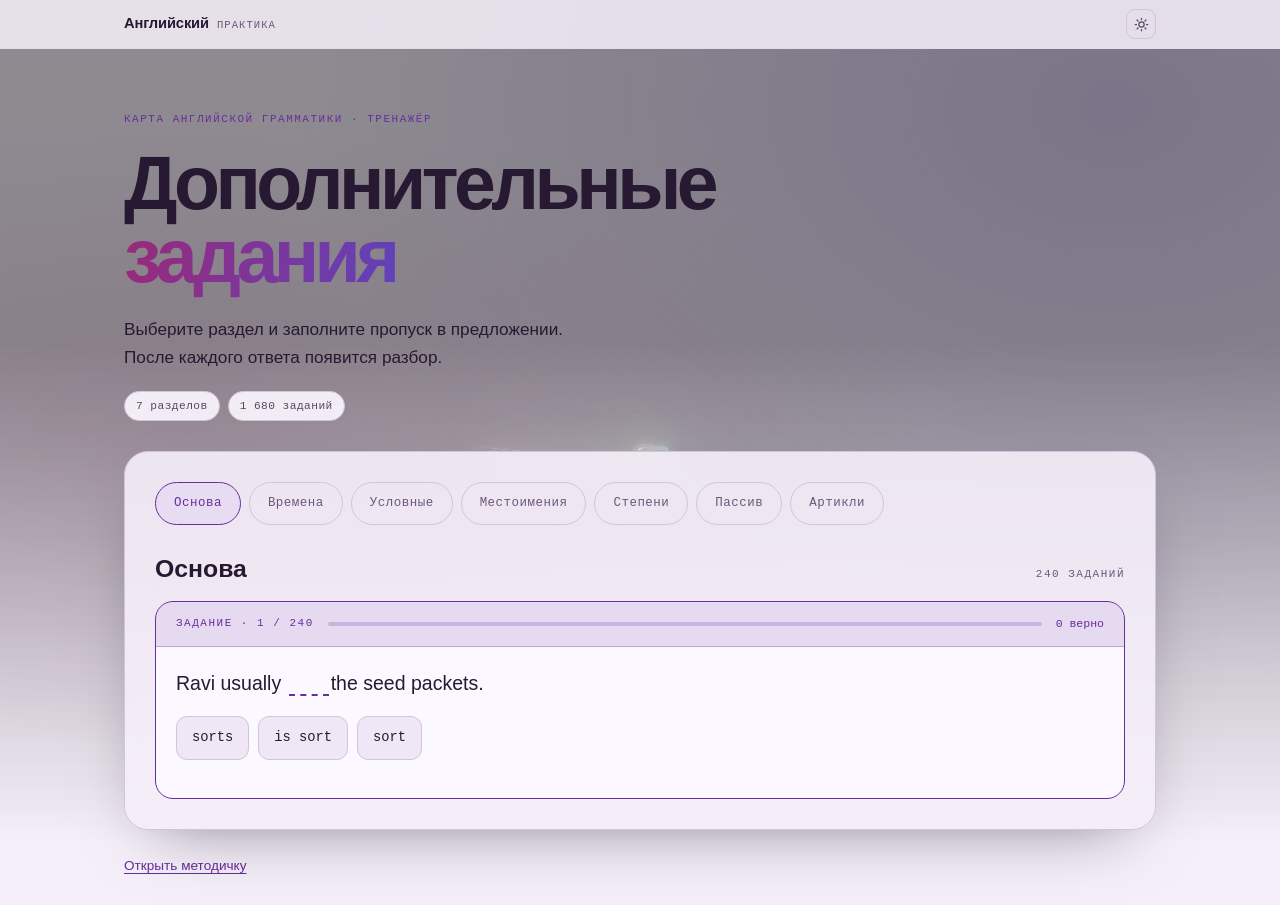
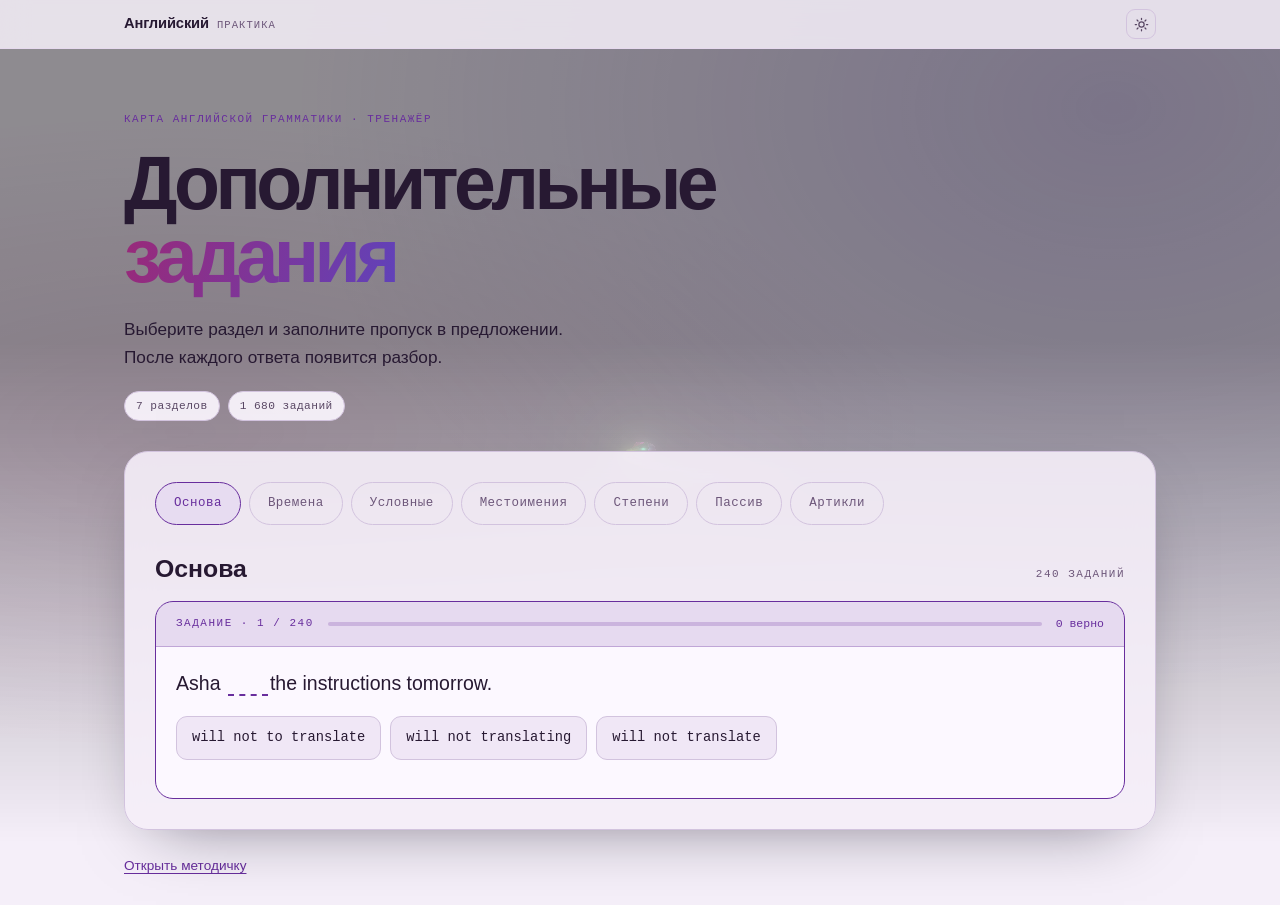
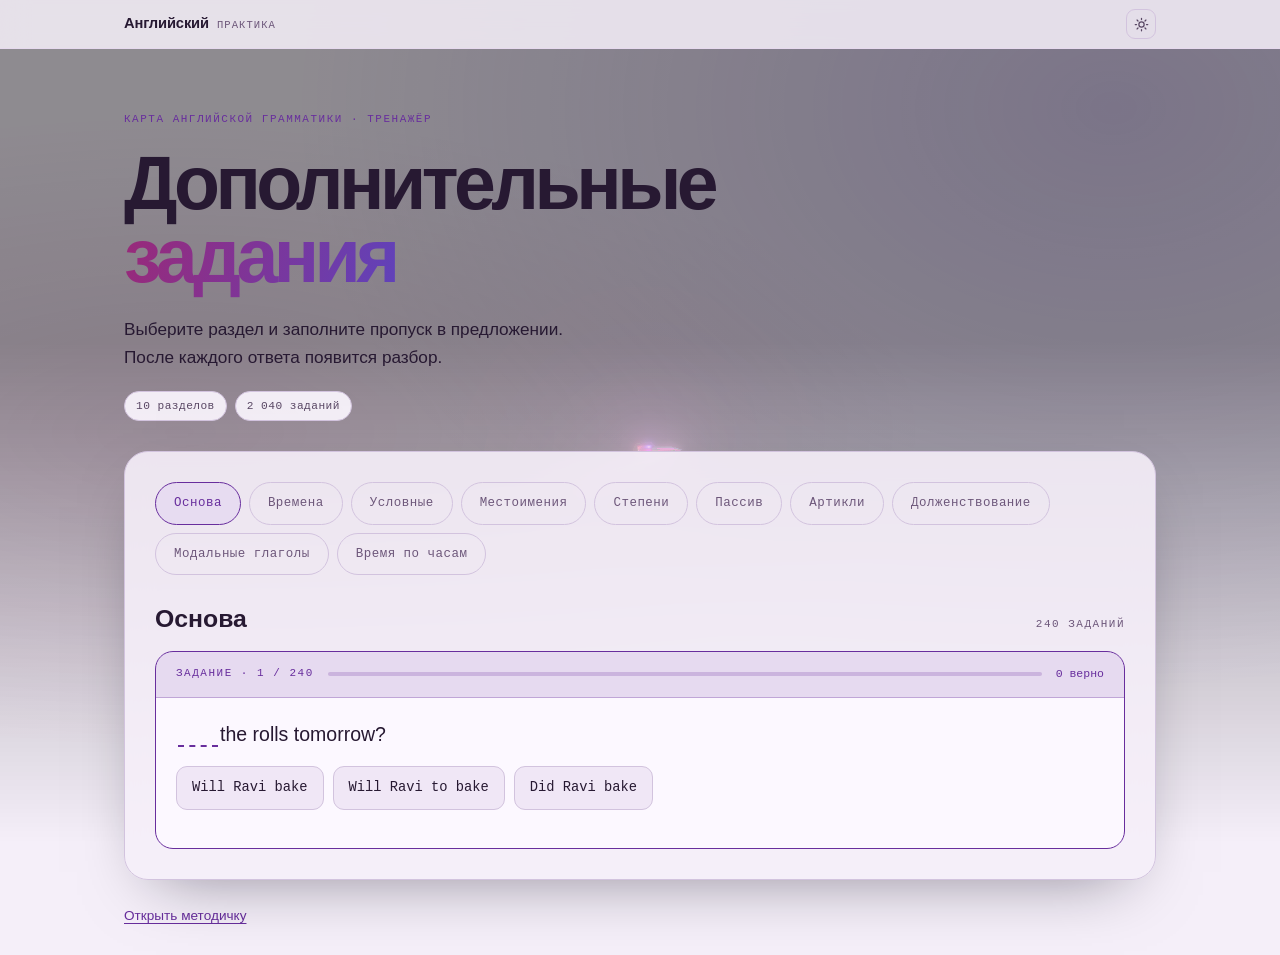
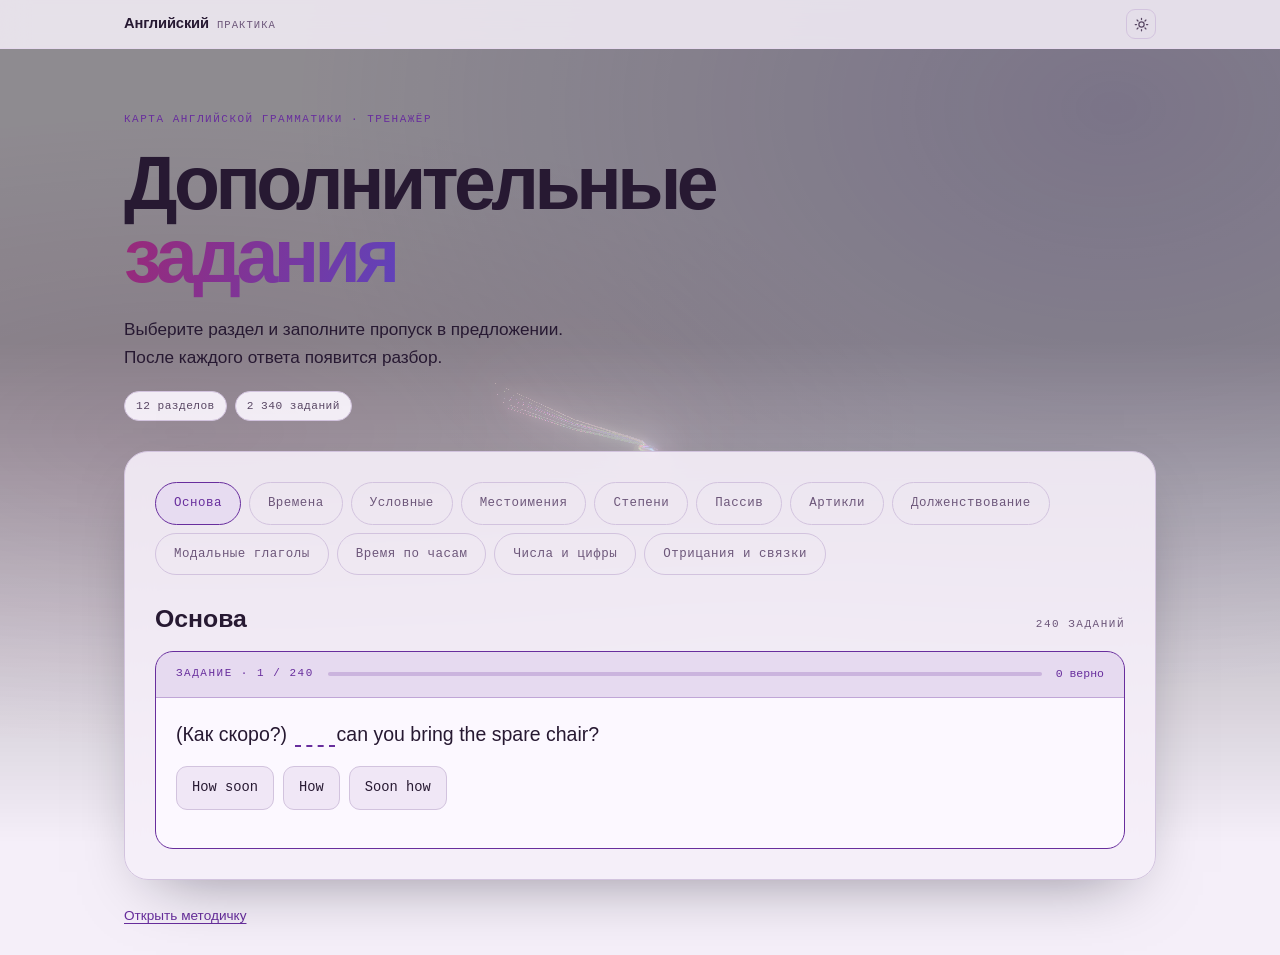
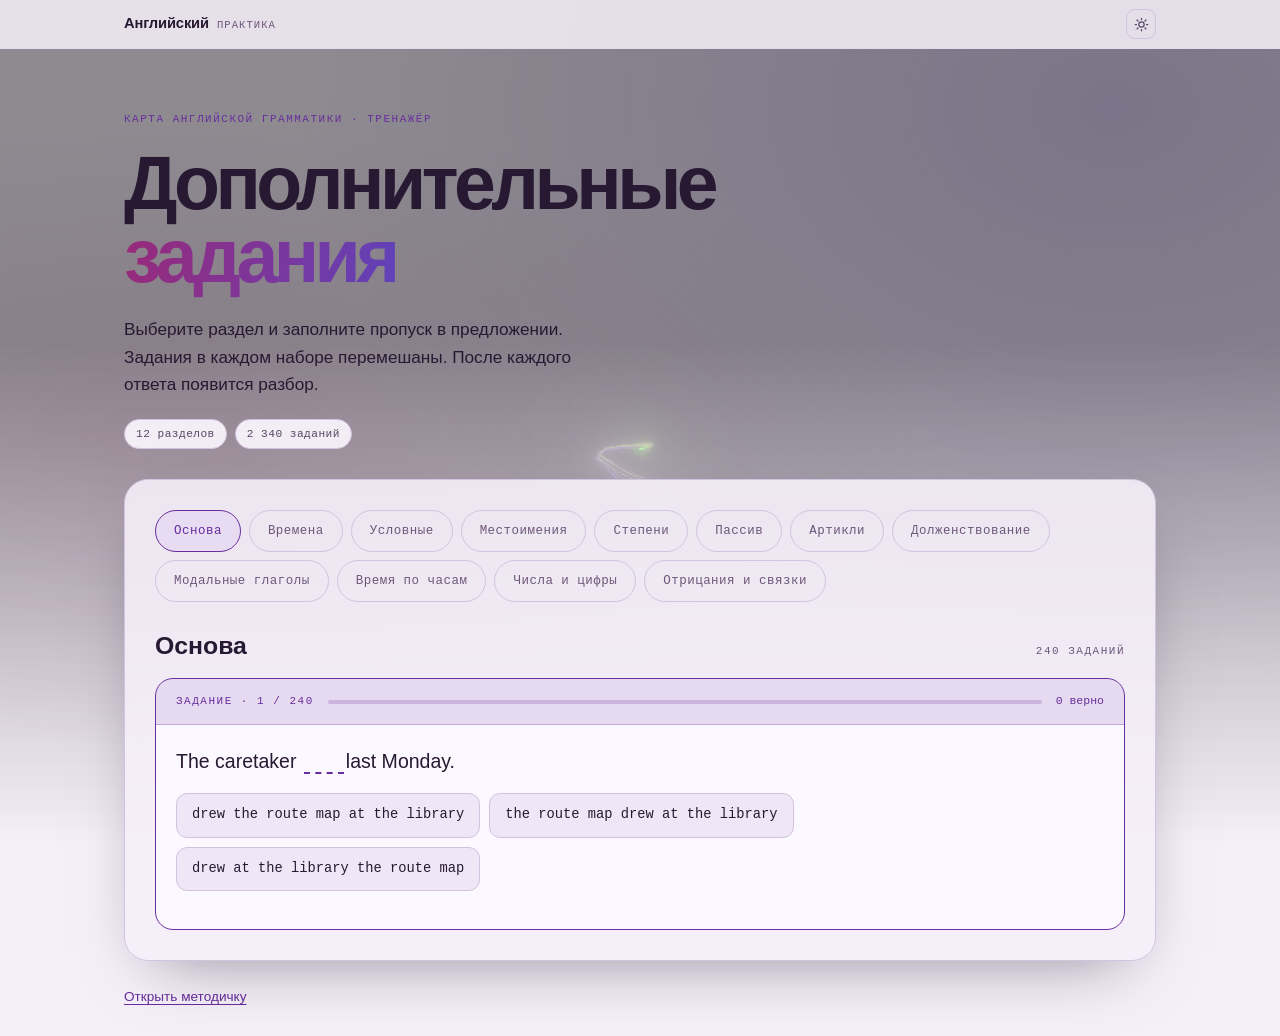
